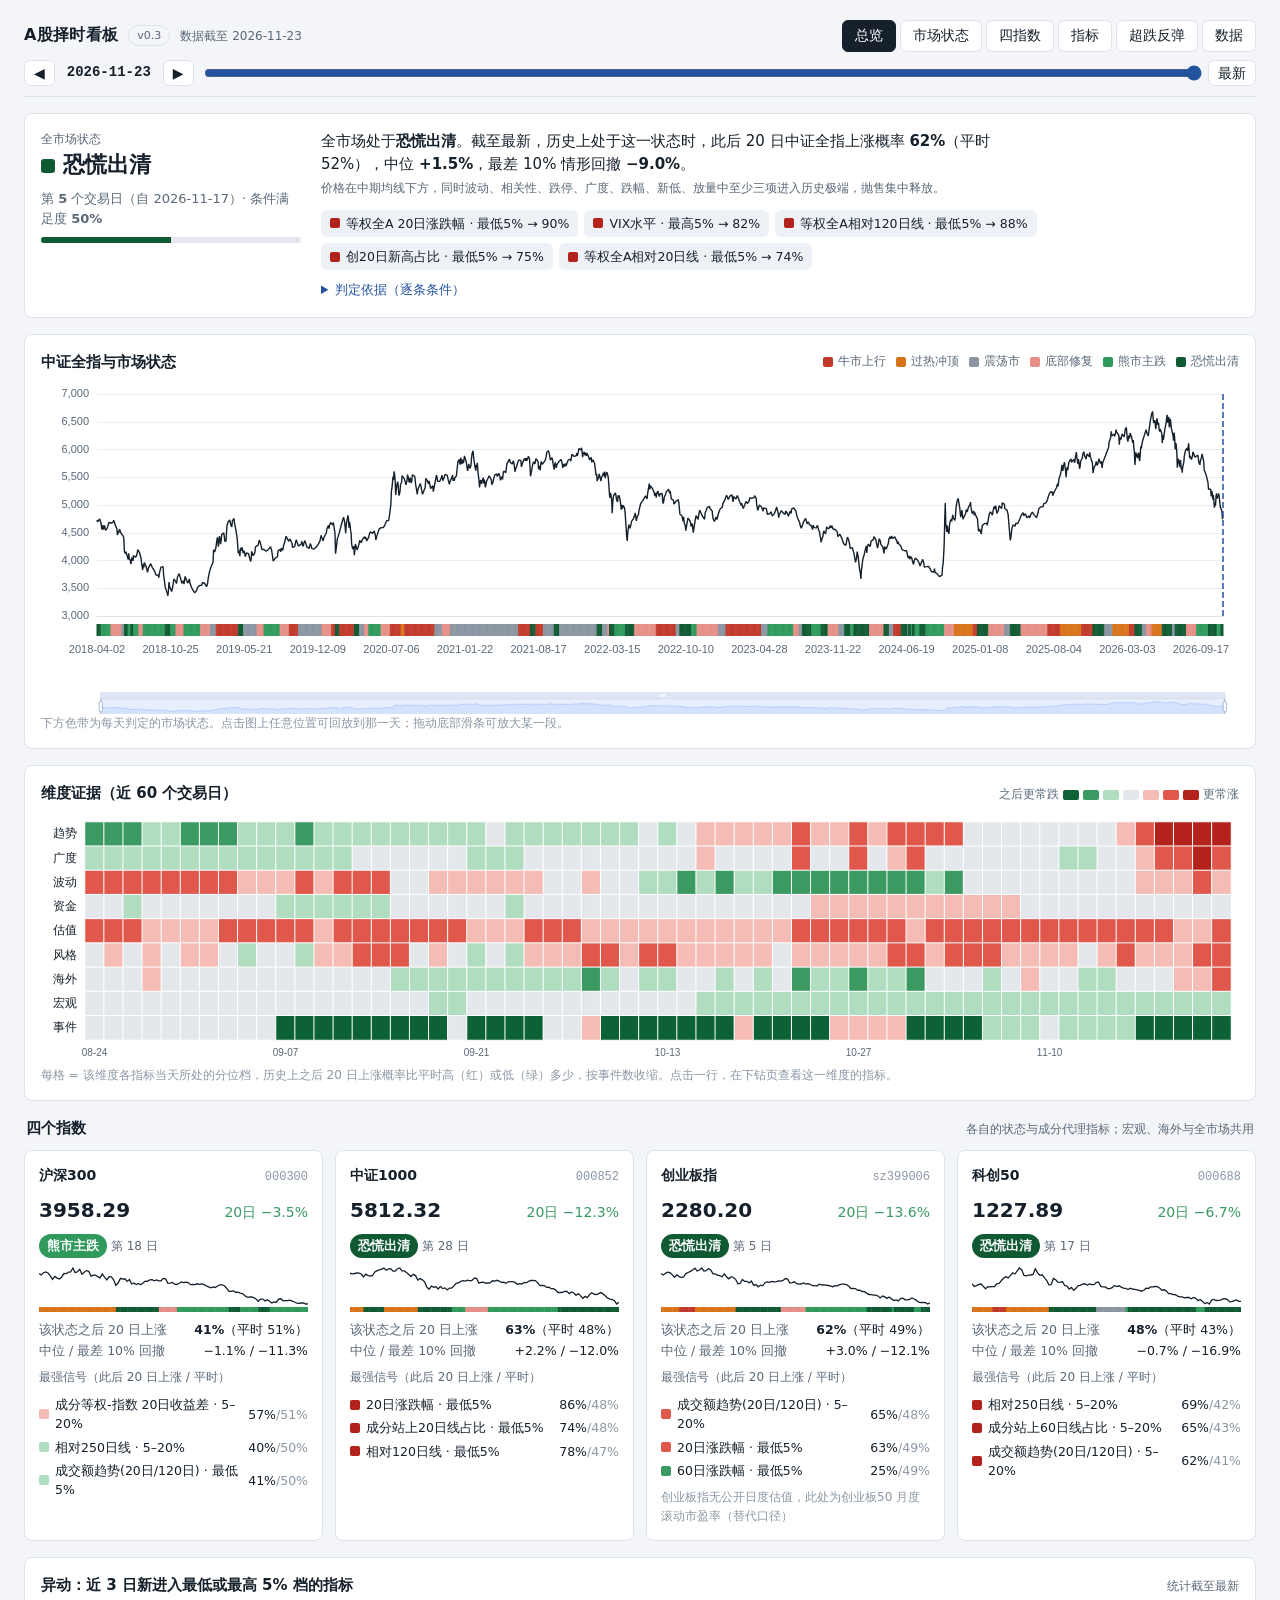
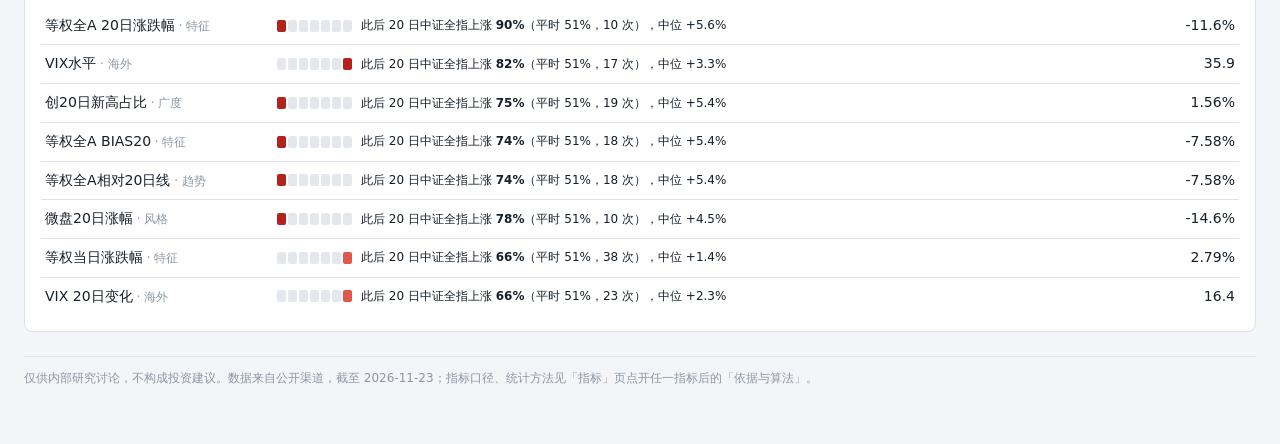
==== index.html @ ad05dfc1 "A股择时看板网页版 v0.3（数据截至 2026-11-23） 只含网页本身：index.html、data.json、图表库 echarts.min.js（Apache-2.0）及其许可证、说明。 " ====
<!doctype html>
<html lang="zh-CN"><head><meta charset="utf-8"><meta name="viewport" content="width=device-width, initial-scale=1, viewport-fit=cover"><title>A股择时看板</title>
<meta name="claude:viewport-fit-sides" content="cover">
<meta name="robots" content="noindex, nofollow">
<style>
/* Layout: 交易台晨会简报。顶部固定日期轨（回放滑块），总览 = 结论条 → 全市场走势与状态色带 → 维度证据热力图 → 四指数卡 → 异动；指标下钻为独立视图。
   页面初始 HTML 里已有当天的静态图（SVG），脚本正常时换成可交互的图。 */
:root {
  --bg: #f3f5f8; --panel: #ffffff; --ink: #15202b; --muted: #5a6877; --faint: #8b97a4; --line: #dde3ea; --hover: #eef2f7;
  --accent: #23529f;
  --up3: #b4231b; --up2: #e0574c; --up1: #f5bcb5; --flat: #e4e8ed; --dn1: #b0dcc0; --dn2: #3a9a62; --dn3: #0c6236;
  --st-bull: #c0392b; --st-overheat: #d9731a; --st-range: #8a95a1; --st-bottom_repair: #e58f86; --st-bear: #2f9a5c; --st-panic: #0f5a33;
  --font-ui: "PingFang SC", "Hiragino Sans GB", "Microsoft YaHei", "Noto Sans CJK SC", "Source Han Sans SC", system-ui, sans-serif;
  --font-num: "SF Mono", "Menlo", "Consolas", "Roboto Mono", ui-monospace, monospace;
  --r: 8px;
}
@media (prefers-color-scheme: dark) { :root:not([data-theme="light"]) {
  --bg: #0d1217; --panel: #151c24; --ink: #e5eaf0; --muted: #9aa7b4; --faint: #6c7a88; --line: #253140; --hover: #1c2530;
  --accent: #7fa6ea;
  --up3: #ff6a5c; --up2: #e0584c; --up1: #6e2c28; --flat: #26303b; --dn1: #1f4a34; --dn2: #36a067; --dn3: #6fd39b;
  --st-bull: #e0584c; --st-overheat: #e88a3a; --st-range: #7c8894; --st-bottom_repair: #c97b74; --st-bear: #36a067; --st-panic: #1f7a4a;
  color-scheme: dark } }
:root[data-theme="dark"] {
  --bg: #0d1217; --panel: #151c24; --ink: #e5eaf0; --muted: #9aa7b4; --faint: #6c7a88; --line: #253140; --hover: #1c2530;
  --accent: #7fa6ea;
  --up3: #ff6a5c; --up2: #e0584c; --up1: #6e2c28; --flat: #26303b; --dn1: #1f4a34; --dn2: #36a067; --dn3: #6fd39b;
  --st-bull: #e0584c; --st-overheat: #e88a3a; --st-range: #7c8894; --st-bottom_repair: #c97b74; --st-bear: #36a067; --st-panic: #1f7a4a;
  color-scheme: dark }
* { box-sizing: border-box }
body { background: var(--bg); color: var(--ink); font-family: var(--font-ui); font-size: 14px; line-height: 1.55;
  padding-left: max(16px, env(safe-area-inset-left, 0px)); padding-right: max(16px, env(safe-area-inset-right, 0px)); padding-block: 0 48px }
body::before { content: ""; position: fixed; inset: 0 0 auto; height: env(safe-area-inset-top, 0px); z-index: 10; background: var(--bg) }
.wrap { max-width: 1280px; margin: 0 auto; display: grid; gap: 16px }
main > section.wrap { width: 100%; max-width: none; margin: 0 }
.num { font-variant-numeric: tabular-nums }
.mono { font-family: var(--font-num); font-variant-numeric: tabular-nums }
.muted { color: var(--muted) } .faint { color: var(--faint) } .small { font-size: 12px }
h2 { font-size: 15px; font-weight: 600; margin: 0; text-wrap: balance }
.panel { background: var(--panel); border: 1px solid var(--line); border-radius: var(--r); padding: 16px; min-width: 0 }
.panel-head { display: flex; align-items: baseline; justify-content: space-between; gap: 12px; flex-wrap: wrap; margin-bottom: 10px }
button, select { font: inherit; color: inherit }
button:focus-visible, select:focus-visible, input:focus-visible, [tabindex]:focus-visible { outline: 2px solid var(--accent); outline-offset: 2px }
.svg-scroll { overflow-x: auto; -webkit-overflow-scrolling: touch }
.svg-scroll svg { display: block }

/* 提示条 */
.guard { max-width: 1280px; margin: 12px auto 0; border: 1px solid var(--up2); background: var(--panel); border-radius: var(--r); padding: 12px 16px; font-size: 13.5px }
.guard ul { margin: 6px 0; padding-left: 20px; font-family: var(--font-num); font-size: 12px; color: var(--muted) }
.static-note { max-width: 1280px; margin: 12px auto 0; font-size: 13px; color: var(--muted); border: 1px dashed var(--line); border-radius: var(--r); padding: 8px 12px }
.chart-err { font-size: 12.5px; color: var(--up3); padding: 6px 0 }

/* 日期轨 */
.rail { position: sticky; top: env(safe-area-inset-top, 0px); z-index: 5; background: var(--bg); padding-block: 12px 10px; border-bottom: 1px solid var(--line) }
.rail-inner { max-width: 1280px; margin: 0 auto; display: grid; gap: 8px }
.rail-top { display: flex; align-items: center; gap: 10px; flex-wrap: wrap }
.brand { font-weight: 700; font-size: 16px; letter-spacing: .02em }
.tag-draft { font-size: 11px; color: var(--muted); border: 1px solid var(--line); border-radius: 999px; padding: 1px 8px }
.tabs { display: flex; gap: 4px; margin-left: auto; flex-wrap: wrap }
.tabs button { border: 1px solid var(--line); background: var(--panel); border-radius: 6px; padding: 4px 12px; cursor: pointer }
.tabs button[aria-selected="true"] { background: var(--ink); color: var(--panel); border-color: var(--ink) }
.replay { display: grid; grid-template-columns: auto auto auto minmax(0, 1fr) auto; align-items: center; gap: 8px }
.replay .btn { border: 1px solid var(--line); background: var(--panel); border-radius: 6px; padding: 3px 9px; cursor: pointer; line-height: 1.3 }
.replay .btn:hover { background: var(--hover) }
.replay input[type=range] { width: 100%; accent-color: var(--accent) }
.date-label { font-family: var(--font-num); font-weight: 600; min-width: 92px; text-align: center }
.replay-flag { grid-column: 1 / -1; font-size: 12px; color: var(--accent) }
@media (max-width: 560px) {
  .rail { padding-block: 8px 6px }
  .rail-top .asof-txt, .tag-draft { display: none }
  .brand { font-size: 15px }
  .tabs { margin-left: 0; width: 100%; overflow-x: auto; flex-wrap: nowrap }
  .tabs button { padding: 2px 9px; font-size: 12.5px; white-space: nowrap }
  .replay { gap: 6px }
  .replay .btn { padding: 2px 7px }
  .date-label { min-width: 84px; font-size: 12.5px }
}

/* 结论条 */
.verdict { display: grid; grid-template-columns: minmax(0, 260px) minmax(0, 1fr); gap: 20px; align-items: start }
@media (max-width: 760px) { .verdict { grid-template-columns: 1fr } }
.state-chip { display: inline-flex; align-items: center; gap: 8px; font-size: 22px; font-weight: 700 }
.state-chip i { width: 14px; height: 14px; border-radius: 3px; display: inline-block }
.state-meta { margin-top: 6px; color: var(--muted); font-size: 13px }
.conf { height: 6px; background: var(--flat); border-radius: 3px; margin-top: 8px; overflow: hidden }
.conf b { display: block; height: 100% }
.lead { font-size: 15px; max-width: 72ch }
.tags { display: flex; flex-wrap: wrap; gap: 6px; margin-top: 10px }
.sig { display: inline-flex; align-items: center; gap: 6px; border-radius: 6px; padding: 3px 8px; font-size: 12.5px; border: 1px solid transparent; background: var(--hover) }
.js .sig { cursor: pointer }
.sig:hover { border-color: var(--line) }
.sw { width: 10px; height: 10px; border-radius: 2px; flex: none; display: inline-block }
details.why { margin-top: 10px; font-size: 13px }
details.why summary { cursor: pointer; color: var(--accent) }
.cl { display: grid; gap: 4px; margin-top: 8px }
.cl div { display: grid; grid-template-columns: 18px 1fr auto; gap: 6px; align-items: baseline }
.ok { color: var(--up3) } .no { color: var(--faint) }

/* 图 */
.chart { width: 100%; min-height: 120px }
.chart.mkt { height: 330px }
.chart.heat { height: 250px }
.chart.sm { height: 280px }
.chart.bars { height: 260px }
.static .chart { height: auto }
.legend { display: flex; flex-wrap: wrap; gap: 10px; font-size: 12px; color: var(--muted) }
.legend span { display: inline-flex; align-items: center; gap: 5px }
.legend i { width: 10px; height: 10px; border-radius: 2px; display: inline-block }
.ramp { display: inline-flex; align-items: center; gap: 4px; font-size: 12px; color: var(--muted); flex-wrap: wrap }
.ramp i { display: inline-block; width: 16px; height: 10px; border-radius: 2px }

/* 指数卡 */
.quad { display: grid; grid-template-columns: repeat(4, minmax(0, 1fr)); gap: 12px }
@media (max-width: 1100px) { .quad { grid-template-columns: repeat(2, minmax(0, 1fr)) } }
@media (max-width: 600px) { .quad { grid-template-columns: 1fr } }
.card { background: var(--panel); border: 1px solid var(--line); border-radius: var(--r); padding: 14px; display: grid; gap: 8px; align-content: start; min-width: 0 }
.card-top { display: flex; justify-content: space-between; align-items: baseline; gap: 8px }
.card-name { font-weight: 600 }
.big { font-size: 20px; font-weight: 600 }
.pill { display: inline-flex; align-items: center; gap: 6px; font-size: 12.5px; font-weight: 600; padding: 2px 8px; border-radius: 999px; color: #fff }
.kv { display: grid; grid-template-columns: auto 1fr; gap: 2px 10px; font-size: 12.5px; margin: 0 }
.kv dt { color: var(--muted) } .kv dd { margin: 0; text-align: right }
.spark { width: 100%; height: 46px; display: block }
.sigs { display: grid; gap: 4px; font-size: 12.5px }
.sigs div { display: grid; grid-template-columns: 10px minmax(0, 1fr) auto; gap: 6px; align-items: center }

/* 分位档标尺 */
.ruler { display: inline-grid; grid-template-columns: repeat(7, 9px); gap: 2px; vertical-align: middle }
.ruler i { height: 12px; border-radius: 2px; background: var(--flat) }
.ruler.lg { grid-template-columns: repeat(7, minmax(0, 1fr)); width: 100%; max-width: 360px }
.ruler.lg i { height: 22px; display: grid; place-items: center; font-size: 10.5px; color: var(--muted); font-style: normal }
.ruler.lg i.on { color: #fff; font-weight: 600 }

/* 异动 */
.mv { display: grid; grid-template-columns: minmax(0, 220px) 72px minmax(0, 1fr) auto; gap: 12px; align-items: center; padding: 8px 4px; border-top: 1px solid var(--line) }
.js .mv { cursor: pointer }
.mv:first-child { border-top: 0 }
.mv:hover { background: var(--hover) }
@media (max-width: 700px) { .mv { grid-template-columns: minmax(0, 1fr) auto; } .mv .mv-text { grid-column: 1 / -1 } .mv .mv-val { display: none } }
.empty { color: var(--muted); padding: 8px 0 }

/* 下钻 */
.drill-ctl { display: flex; flex-wrap: wrap; gap: 10px; align-items: center }
.drill-ctl select { border: 1px solid var(--line); background: var(--panel); border-radius: 6px; padding: 5px 8px; max-width: 100% }
.seg { display: inline-flex; border: 1px solid var(--line); border-radius: 6px; overflow: hidden }
.seg button { border: 0; background: var(--panel); padding: 4px 12px; cursor: pointer }
.seg button[aria-pressed="true"] { background: var(--accent); color: var(--panel) }
.dims { display: flex; flex-wrap: wrap; gap: 6px }
.dims button { border: 1px solid var(--line); background: var(--panel); border-radius: 999px; padding: 2px 10px; cursor: pointer; font-size: 12.5px }
.dims button[aria-pressed="true"] { border-color: var(--accent); color: var(--accent); font-weight: 600 }
.ihead { display: grid; grid-template-columns: minmax(0, 1fr) minmax(0, 360px); gap: 20px; align-items: start }
@media (max-width: 860px) { .ihead { grid-template-columns: 1fr } }
.iname { font-size: 20px; font-weight: 700 }
.ival { font-size: 28px; font-weight: 600; margin-top: 4px }
.reading { display: grid; gap: 6px; font-size: 13px }
.reading div { display: grid; grid-template-columns: 76px 1fr; gap: 8px }
.stars { color: var(--accent); letter-spacing: 2px }
.badge { font-size: 11px; border: 1px solid var(--accent); color: var(--accent); border-radius: 4px; padding: 0 5px; margin-left: 6px }
.grid2 { display: grid; grid-template-columns: minmax(0, 1fr) minmax(0, 1fr); gap: 16px }
@media (max-width: 860px) { .grid2 { grid-template-columns: 1fr } }
.method { white-space: pre-wrap; font-size: 12.5px; color: var(--muted); max-width: 90ch }
.section-title { font-size: 13px; color: var(--muted); padding: 0 2px }
.foot { max-width: 1280px; margin: 24px auto 0; font-size: 12px; color: var(--faint); border-top: 1px solid var(--line); padding-top: 12px }
/* 表格与新页面 */
.tw { overflow-x: auto; -webkit-overflow-scrolling: touch }
.tbl { border-collapse: collapse; width: 100%; font-size: 13px; font-variant-numeric: tabular-nums }
.tbl th, .tbl td { border-bottom: 1px solid var(--line); padding: 6px 8px; text-align: left; vertical-align: top }
.tbl th { color: var(--muted); font-weight: 600; white-space: nowrap; font-size: 12px }
.tbl.small-tbl { font-size: 12px }
.tbl.nowrap td, .tbl.nowrap th { white-space: nowrap; padding: 6px 4px; font-size: 11.5px }
.cks { display: grid; grid-template-columns: repeat(auto-fill, minmax(300px, 1fr)); gap: 12px }
.ck { border: 1px solid var(--line); border-radius: var(--r); padding: 10px 12px; display: grid; gap: 6px; align-content: start }
.ck.cur { border-color: var(--accent); box-shadow: inset 3px 0 0 var(--accent) }
.ck-head { display: flex; flex-wrap: wrap; gap: 8px; align-items: center }
.ck ul { list-style: none; margin: 0; padding: 0; display: grid; gap: 3px; font-size: 13px }
.ck li { display: grid; grid-template-columns: 16px minmax(0, 1fr) auto; gap: 6px; align-items: baseline }
.ck li.hit .mk { color: var(--up3) } .ck li.miss { color: var(--muted) } .ck li.miss .mk { color: var(--faint) }
.verdicts { margin: 0; padding-left: 0; list-style: none; display: grid; gap: 6px; font-size: 13.5px }
.ix { display: grid; gap: 10px }
.ix-head { display: flex; flex-wrap: wrap; gap: 10px; align-items: center }
.ix-head h3 { margin: 0; font-size: 17px }
.ix-grid { display: grid; grid-template-columns: minmax(0, 1.4fr) minmax(0, 1fr); gap: 18px }
@media (max-width: 1000px) { .ix-grid { grid-template-columns: 1fr } }
.ix h4 { margin: 4px 0 8px; font-size: 13.5px; color: var(--muted); font-weight: 600 }
.icards { display: grid; grid-template-columns: repeat(auto-fill, minmax(230px, 1fr)); gap: 10px }
.icard { background: var(--panel); border: 1px solid var(--line); border-radius: var(--r); padding: 10px 12px; display: grid; gap: 4px; align-content: start; min-width: 0 }
.js .icard { cursor: pointer } .icard:hover { border-color: var(--accent) }
.ic-top { display: flex; justify-content: space-between; gap: 6px; align-items: baseline }
.ic-name { font-weight: 600; font-size: 13.5px }
.ic-val { font-size: 18px; font-weight: 600 }
.ic-foot { display: flex; flex-wrap: wrap; gap: 6px; align-items: center }
.tag { font-size: 11px; border: 1px solid var(--line); border-radius: 4px; padding: 0 5px; color: var(--muted) }
.tag.acc { border-color: var(--accent); color: var(--accent) }
.mini { width: 100%; height: 28px; display: block }
.kpis { display: grid; grid-template-columns: repeat(auto-fit, minmax(160px, 1fr)); gap: 12px }
.filters { display: flex; flex-wrap: wrap; gap: 12px; align-items: center; font-size: 13px }
.page-note { font-size: 12.5px; color: var(--muted) }
details.box > summary { cursor: pointer; color: var(--accent); font-size: 13.5px }
h3 { font-size: 15px; margin: 0 }
.back { border: 1px solid var(--line); background: var(--panel); border-radius: 6px; padding: 3px 10px; cursor: pointer }
[hidden] { display: none !important }
@media (prefers-reduced-motion: reduce) { * { transition: none !important; animation: none !important } }
</style>
</head><body>
<div id="guard" class="guard" role="alert" hidden></div>
<script>
/* 守护脚本：只用最基础的写法，旧浏览器也能运行。主脚本出错、图表库没加载、或者没有画出来时，在顶部写明原因。 */
(function () {
  var errs = [];
  window.__dashErrors = errs;
  function esc(s) { return String(s).replace(/[&<>]/g, function (c) { return c === '&' ? '&amp;' : c === '<' ? '&lt;' : '&gt;'; }); }
  function show() {
    var g = document.getElementById('guard');
    if (!g) { return; }
    var li = '';
    for (var i = 0; i < errs.length && i < 6; i++) { li += '<li>' + esc(errs[i]) + '</li>'; }
    g.innerHTML = '<b>交互功能没有正常运行。</b>下面是当天的静态图表，回放和切换指标暂时不能用。原因：<ul>' + li +
      '</ul>请用最新版 Chrome 或 Edge 打开这个页面；如果仍然这样，请把这条提示截图发给我们。';
    g.removeAttribute('hidden');
  }
  window.__dashShowGuard = show;
  window.onerror = function (msg, src, line, col) { errs.push(String(msg) + (line ? '（第 ' + line + ' 行）' : '')); show(); };
  setTimeout(function () {
    if (window.__dashReady) { return; }
    if (!errs.length) { errs.push(typeof window.echarts === 'undefined' ? '图表库没有加载' : '页面脚本没有运行完成'); }
    show();
  }, 8000);
})();
</script>

<div class="rail">
  <div class="rail-inner">
    <div class="rail-top">
      <span class="brand">A股择时看板</span><span class="tag-draft">v0.3</span>
      <span class="muted small asof-txt">数据截至 2026-11-23</span>
      <div class="tabs" role="tablist" id="tabs" hidden>
        <button role="tab" id="tab-overview" aria-selected="true" data-view="overview">总览</button>
        <button role="tab" id="tab-state" aria-selected="false" data-view="state">市场状态</button>
        <button role="tab" id="tab-indices" aria-selected="false" data-view="indices">四指数</button>
        <button role="tab" id="tab-inds" aria-selected="false" data-view="inds">指标</button>
        <button role="tab" id="tab-oversold" aria-selected="false" data-view="oversold">超跌反弹</button>
        <button role="tab" id="tab-data" aria-selected="false" data-view="data">数据</button>
      </div>
    </div>
    <div class="replay" id="replay" hidden>
      <button class="btn" id="prev" aria-label="前一个交易日">◀</button>
      <span class="date-label" id="dlabel">2026-11-23</span>
      <button class="btn" id="next" aria-label="后一个交易日">▶</button>
      <input type="range" id="slider" min="0" max="1" value="1" aria-label="回放日期">
      <button class="btn" id="latest">最新</button>
      <span class="replay-flag" id="rflag" hidden>回放中：只用当天可得的数据，统计<b id="rq"></b></span>
    </div>
  </div>
</div>
<div class="static-note" id="staticnote">当前显示的是 <b>2026-11-23</b> 的静态图表。回放、悬浮提示和切换指标需要页面脚本运行：请用浏览器（Chrome / Edge 最新版）打开本页面。</div>

<main class="wrap static" id="main" style="margin-top:16px">
  <!-- 总览 -->
  <section id="view-overview" class="wrap">
    <div class="panel verdict">
      <div>
        <div class="small muted">全市场状态</div>
        <div class="state-chip" id="vchip"><i style="background:var(--st-panic)"></i>恐慌出清</div>
        <div class="state-meta" id="vmeta">第 <b class="num">5</b> 个交易日（自 2026-11-17）· 条件满足度 <b class="num">50%</b></div>
        <div class="conf" title="条件满足度"><b id="vconf" style="width:50%;background:var(--st-panic)"></b></div>
      </div>
      <div>
        <div class="lead" id="vlead">全市场处于<b>恐慌出清</b>。截至最新，历史上处于这一状态时，此后 20 日中证全指上涨概率 <b class="num">62%</b>（平时 52%），中位 <b class="num">+1.5%</b>，最差 10% 情形回撤 <b class="num">−9.0%</b>。<br><span class="small muted">价格在中期均线下方，同时波动、相关性、跌停、广度、跌幅、新低、放量中至少三项进入历史极端，抛售集中释放。</span></div>
        <div class="tags" id="vtags"><span class="sig" data-id="ret20_ew"><span class="sw" style="background:var(--up3)"></span>等权全A 20日涨跌幅 · 最低5% → 90%</span><span class="sig" data-id="vix_level"><span class="sw" style="background:var(--up3)"></span>VIX水平 · 最高5% → 82%</span><span class="sig" data-id="ew_ma120_pos"><span class="sw" style="background:var(--up3)"></span>等权全A相对120日线 · 最低5% → 88%</span><span class="sig" data-id="new_high_20"><span class="sw" style="background:var(--up3)"></span>创20日新高占比 · 最低5% → 75%</span><span class="sig" data-id="ew_ma20_pos"><span class="sw" style="background:var(--up3)"></span>等权全A相对20日线 · 最低5% → 74%</span></div>
        <details class="why" id="vwhy"><summary>判定依据（逐条条件）</summary><div class="cl" id="vcl"><div><span class="ok">✓</span><span>加权全A在60日线下方<span class="faint small">（必要）</span></span><span class="mono small">-0.119</span></div><div><span class="no">✗</span><span>全A 20日波动率处于近5年最高10%<span class="faint small">（可选）</span></span><span class="mono small">0.879</span></div><div><span class="ok">✓</span><span>个股平均相关性处于最高10%（同涨同跌）<span class="faint small">（可选）</span></span><span class="mono small">0.902</span></div><div><span class="no">✗</span><span>跌停占比处于最高5%<span class="faint small">（可选）</span></span><span class="mono small">0.287</span></div><div><span class="ok">✓</span><span>站上20日线占比处于最低10%<span class="faint small">（可选）</span></span><span class="mono small">0.025</span></div><div><span class="ok">✓</span><span>等权全A 20日涨跌幅处于最低10%<span class="faint small">（可选）</span></span><span class="mono small">0.031</span></div><div><span class="no">✗</span><span>创20日新低占比处于最高10%<span class="faint small">（可选）</span></span><span class="mono small">0.597</span></div><div><span class="no">✗</span><span>成交额相对20日均值放大到最高10%<span class="faint small">（可选）</span></span><span class="mono small">0.436</span></div><div class="small muted" style="grid-template-columns:1fr">必要条件全部满足，可选条件至少 3 项（当前 3 项）。</div></div></details>
      </div>
    </div>

    <div class="panel">
      <div class="panel-head"><h2>中证全指与市场状态</h2><div class="legend" id="slegend"><span><i style="background:var(--st-bull)"></i>牛市上行</span><span><i style="background:var(--st-overheat)"></i>过热冲顶</span><span><i style="background:var(--st-range)"></i>震荡市</span><span><i style="background:var(--st-bottom_repair)"></i>底部修复</span><span><i style="background:var(--st-bear)"></i>熊市主跌</span><span><i style="background:var(--st-panic)"></i>恐慌出清</span></div></div>
      <div id="cmkt" class="chart mkt"><div class="svg-scroll"><div style="min-width:640px"><svg viewBox="0 0 1100 300" width="100%" role="img" aria-label="中证全指走势与市场状态" style="display:block;font-size:11px"><line x1="56" x2="1086" y1="182.9" y2="182.9" style="stroke:var(--line)"/><text x="50" y="186.9" text-anchor="end" style="fill:var(--muted)">4,000</text><line x1="56" x2="1086" y1="121.6" y2="121.6" style="stroke:var(--line)"/><text x="50" y="125.6" text-anchor="end" style="fill:var(--muted)">5,000</text><line x1="56" x2="1086" y1="60.3" y2="60.3" style="stroke:var(--line)"/><text x="50" y="64.3" text-anchor="end" style="fill:var(--muted)">6,000</text><rect x="56.0" y="240" width="3.9" height="12" style="fill:var(--st-panic)"/><rect x="59.9" y="240" width="8.8" height="12" style="fill:var(--st-bear)"/><rect x="68.8" y="240" width="9.8" height="12" style="fill:var(--st-bottom_repair)"/><rect x="78.6" y="240" width="2.5" height="12" style="fill:var(--st-range)"/><rect x="81.1" y="240" width="3.4" height="12" style="fill:var(--st-panic)"/><rect x="84.5" y="240" width="2.5" height="12" style="fill:var(--st-bear)"/><rect x="87.0" y="240" width="2.5" height="12" style="fill:var(--st-panic)"/><rect x="89.4" y="240" width="4.9" height="12" style="fill:var(--st-bear)"/><rect x="94.3" y="240" width="3.9" height="12" style="fill:var(--st-bottom_repair)"/><rect x="98.3" y="240" width="20.1" height="12" style="fill:var(--st-bear)"/><rect x="118.4" y="240" width="4.9" height="12" style="fill:var(--st-panic)"/><rect x="123.3" y="240" width="4.9" height="12" style="fill:var(--st-bear)"/><rect x="128.2" y="240" width="7.4" height="12" style="fill:var(--st-bottom_repair)"/><rect x="135.6" y="240" width="15.2" height="12" style="fill:var(--st-bear)"/><rect x="150.8" y="240" width="8.8" height="12" style="fill:var(--st-bottom_repair)"/><rect x="159.7" y="240" width="5.4" height="12" style="fill:var(--st-range)"/><rect x="165.1" y="240" width="20.1" height="12" style="fill:var(--st-bull)"/><rect x="185.2" y="240" width="4.9" height="12" style="fill:var(--st-panic)"/><rect x="190.2" y="240" width="12.3" height="12" style="fill:var(--st-range)"/><rect x="202.4" y="240" width="6.4" height="12" style="fill:var(--st-bottom_repair)"/><rect x="208.8" y="240" width="14.7" height="12" style="fill:var(--st-bear)"/><rect x="223.6" y="240" width="8.4" height="12" style="fill:var(--st-bottom_repair)"/><rect x="231.9" y="240" width="8.4" height="12" style="fill:var(--st-bull)"/><rect x="240.3" y="240" width="21.6" height="12" style="fill:var(--st-range)"/><rect x="261.9" y="240" width="8.8" height="12" style="fill:var(--st-bottom_repair)"/><rect x="270.7" y="240" width="3.4" height="12" style="fill:var(--st-bull)"/><rect x="274.2" y="240" width="3.9" height="12" style="fill:var(--st-panic)"/><rect x="278.1" y="240" width="13.3" height="12" style="fill:var(--st-bull)"/><rect x="291.4" y="240" width="4.9" height="12" style="fill:var(--st-panic)"/><rect x="296.3" y="240" width="4.4" height="12" style="fill:var(--st-range)"/><rect x="300.7" y="240" width="3.9" height="12" style="fill:var(--st-bottom_repair)"/><rect x="304.7" y="240" width="11.3" height="12" style="fill:var(--st-bear)"/><rect x="316.0" y="240" width="8.4" height="12" style="fill:var(--st-bottom_repair)"/><rect x="324.3" y="240" width="9.8" height="12" style="fill:var(--st-bull)"/><rect x="334.1" y="240" width="3.4" height="12" style="fill:var(--st-overheat)"/><rect x="337.6" y="240" width="27.5" height="12" style="fill:var(--st-bull)"/><rect x="365.1" y="240" width="6.9" height="12" style="fill:var(--st-range)"/><rect x="372.0" y="240" width="7.4" height="12" style="fill:var(--st-bottom_repair)"/><rect x="379.3" y="240" width="62.4" height="12" style="fill:var(--st-range)"/><rect x="441.8" y="240" width="10.8" height="12" style="fill:var(--st-bull)"/><rect x="452.6" y="240" width="4.9" height="12" style="fill:var(--st-panic)"/><rect x="457.5" y="240" width="6.9" height="12" style="fill:var(--st-bull)"/><rect x="464.4" y="240" width="9.8" height="12" style="fill:var(--st-range)"/><rect x="474.2" y="240" width="4.9" height="12" style="fill:var(--st-panic)"/><rect x="479.1" y="240" width="34.4" height="12" style="fill:var(--st-range)"/><rect x="513.5" y="240" width="4.9" height="12" style="fill:var(--st-panic)"/><rect x="518.4" y="240" width="4.9" height="12" style="fill:var(--st-range)"/><rect x="523.3" y="240" width="1.5" height="12" style="fill:var(--st-bottom_repair)"/><rect x="524.8" y="240" width="4.9" height="12" style="fill:var(--st-panic)"/><rect x="529.7" y="240" width="9.8" height="12" style="fill:var(--st-bear)"/><rect x="539.5" y="240" width="8.4" height="12" style="fill:var(--st-panic)"/><rect x="547.9" y="240" width="19.7" height="12" style="fill:var(--st-bottom_repair)"/><rect x="567.6" y="240" width="18.2" height="12" style="fill:var(--st-bull)"/><rect x="585.7" y="240" width="3.4" height="12" style="fill:var(--st-range)"/><rect x="589.2" y="240" width="10.8" height="12" style="fill:var(--st-panic)"/><rect x="600.0" y="240" width="4.9" height="12" style="fill:var(--st-bear)"/><rect x="604.9" y="240" width="19.7" height="12" style="fill:var(--st-bottom_repair)"/><rect x="624.6" y="240" width="6.9" height="12" style="fill:var(--st-range)"/><rect x="631.4" y="240" width="32.4" height="12" style="fill:var(--st-bull)"/><rect x="663.9" y="240" width="5.9" height="12" style="fill:var(--st-range)"/><rect x="669.8" y="240" width="23.6" height="12" style="fill:var(--st-bear)"/><rect x="693.4" y="240" width="4.9" height="12" style="fill:var(--st-bottom_repair)"/><rect x="698.3" y="240" width="2.9" height="12" style="fill:var(--st-range)"/><rect x="701.2" y="240" width="8.4" height="12" style="fill:var(--st-panic)"/><rect x="709.6" y="240" width="8.8" height="12" style="fill:var(--st-bear)"/><rect x="718.4" y="240" width="6.4" height="12" style="fill:var(--st-panic)"/><rect x="724.8" y="240" width="9.8" height="12" style="fill:var(--st-bottom_repair)"/><rect x="734.6" y="240" width="4.9" height="12" style="fill:var(--st-range)"/><rect x="739.6" y="240" width="0.6" height="12" style="fill:var(--st-bear)"/><rect x="740.0" y="240" width="5.4" height="12" style="fill:var(--st-panic)"/><rect x="745.5" y="240" width="2.9" height="12" style="fill:var(--st-bear)"/><rect x="748.4" y="240" width="14.3" height="12" style="fill:var(--st-panic)"/><rect x="762.7" y="240" width="13.3" height="12" style="fill:var(--st-bottom_repair)"/><rect x="775.9" y="240" width="4.9" height="12" style="fill:var(--st-panic)"/><rect x="780.8" y="240" width="3.9" height="12" style="fill:var(--st-range)"/><rect x="784.8" y="240" width="6.9" height="12" style="fill:var(--st-bull)"/><rect x="791.6" y="240" width="5.9" height="12" style="fill:var(--st-panic)"/><rect x="797.5" y="240" width="0.6" height="12" style="fill:var(--st-range)"/><rect x="798.0" y="240" width="2.9" height="12" style="fill:var(--st-panic)"/><rect x="801.0" y="240" width="1.0" height="12" style="fill:var(--st-bear)"/><rect x="802.0" y="240" width="2.5" height="12" style="fill:var(--st-panic)"/><rect x="804.4" y="240" width="4.4" height="12" style="fill:var(--st-bear)"/><rect x="808.8" y="240" width="5.4" height="12" style="fill:var(--st-panic)"/><rect x="814.2" y="240" width="17.2" height="12" style="fill:var(--st-bear)"/><rect x="831.4" y="240" width="8.8" height="12" style="fill:var(--st-bottom_repair)"/><rect x="840.3" y="240" width="17.2" height="12" style="fill:var(--st-overheat)"/><rect x="857.5" y="240" width="3.9" height="12" style="fill:var(--st-bull)"/><rect x="861.4" y="240" width="10.3" height="12" style="fill:var(--st-panic)"/><rect x="871.7" y="240" width="14.3" height="12" style="fill:var(--st-bottom_repair)"/><rect x="886.0" y="240" width="5.4" height="12" style="fill:var(--st-range)"/><rect x="891.4" y="240" width="9.8" height="12" style="fill:var(--st-panic)"/><rect x="901.2" y="240" width="24.6" height="12" style="fill:var(--st-bottom_repair)"/><rect x="925.8" y="240" width="11.8" height="12" style="fill:var(--st-bull)"/><rect x="937.6" y="240" width="19.2" height="12" style="fill:var(--st-overheat)"/><rect x="956.8" y="240" width="10.3" height="12" style="fill:var(--st-bull)"/><rect x="967.1" y="240" width="10.8" height="12" style="fill:var(--st-panic)"/><rect x="977.9" y="240" width="7.4" height="12" style="fill:var(--st-range)"/><rect x="985.3" y="240" width="15.2" height="12" style="fill:var(--st-overheat)"/><rect x="1000.5" y="240" width="4.9" height="12" style="fill:var(--st-bull)"/><rect x="1005.4" y="240" width="6.9" height="12" style="fill:var(--st-panic)"/><rect x="1012.3" y="240" width="3.9" height="12" style="fill:var(--st-range)"/><rect x="1016.2" y="240" width="4.9" height="12" style="fill:var(--st-bottom_repair)"/><rect x="1021.1" y="240" width="9.3" height="12" style="fill:var(--st-overheat)"/><rect x="1030.5" y="240" width="9.3" height="12" style="fill:var(--st-panic)"/><rect x="1039.8" y="240" width="2.5" height="12" style="fill:var(--st-range)"/><rect x="1042.3" y="240" width="10.3" height="12" style="fill:var(--st-panic)"/><rect x="1052.6" y="240" width="9.3" height="12" style="fill:var(--st-bottom_repair)"/><rect x="1061.9" y="240" width="10.8" height="12" style="fill:var(--st-bear)"/><rect x="1072.7" y="240" width="7.9" height="12" style="fill:var(--st-panic)"/><rect x="1080.6" y="240" width="3.4" height="12" style="fill:var(--st-bear)"/><rect x="1084.0" y="240" width="2.5" height="12" style="fill:var(--st-panic)"/><polyline points="56.0,138.0 56.5,140.3 57.0,141.4 57.5,141.3 58.0,138.3 58.5,137.1 58.9,139.3 59.4,140.7 59.9,143.4 60.4,148.7 60.9,146.2 61.4,144.0 61.9,148.8 62.4,150.0 62.9,144.1 63.4,144.3 63.9,149.6 64.4,149.3 64.8,149.4 65.3,147.1 65.8,147.9 66.3,143.2 66.8,140.9 67.3,141.3 67.8,139.9 68.3,142.0 68.8,141.5 69.3,139.5 69.8,141.2 70.3,142.8 70.7,140.9 71.2,138.4 71.7,138.3 72.2,141.8 72.7,143.3 73.2,145.2 73.7,145.5 74.2,147.8 74.7,155.1 75.2,150.2 75.7,152.9 76.1,151.9 76.6,148.3 77.1,148.4 77.6,149.7 78.1,153.1 78.6,154.2 79.1,151.3 79.6,154.9 80.1,156.0 80.6,159.6 81.1,173.0 81.6,171.1 82.0,175.5 82.5,173.3 83.0,175.6 83.5,175.7 84.0,179.3 84.5,181.9 85.0,175.1 85.5,180.5 86.0,179.0 86.5,182.8 87.0,186.8 87.5,185.6 87.9,179.6 88.4,178.4 88.9,183.3 89.4,177.4 89.9,176.5 90.4,177.3 90.9,177.9 91.4,179.3 91.9,180.7 92.4,177.0 92.9,174.9 93.3,170.9 93.8,170.8 94.3,172.8 94.8,174.1 95.3,176.1 95.8,175.9 96.3,180.4 96.8,186.0 97.3,189.5 97.8,193.5 98.3,187.0 98.8,190.8 99.2,185.1 99.7,184.2 100.2,184.2 100.7,185.2 101.2,190.5 101.7,192.3 102.2,196.1 102.7,194.3 103.2,190.8 103.7,192.8 104.2,191.7 104.6,191.8 105.1,186.4 105.6,186.5 106.1,187.7 106.6,190.8 107.1,192.6 107.6,193.0 108.1,190.2 108.6,194.3 109.1,196.0 109.6,195.3 110.1,199.1 110.5,199.2 111.0,200.1 111.5,198.1 112.0,199.0 112.5,202.0 113.0,197.8 113.5,195.0 114.0,195.3 114.5,190.2 115.0,191.6 115.5,189.7 116.0,191.9 116.4,189.6 116.9,198.7 117.4,198.7 117.9,198.9 118.4,212.4 118.9,211.3 119.4,214.5 119.9,217.6 120.4,216.2 120.9,221.9 121.4,216.4 121.8,206.7 122.3,211.5 122.8,211.3 123.3,211.6 123.8,212.2 124.3,217.2 124.8,215.0 125.3,211.9 125.8,210.5 126.3,203.4 126.8,203.8 127.3,204.5 127.7,205.6 128.2,206.4 128.7,208.4 129.2,204.1 129.7,200.9 130.2,202.2 130.7,199.0 131.2,197.4 131.7,195.7 132.2,201.6 132.7,200.6 133.2,201.0 133.6,208.1 134.1,208.4 134.6,207.8 135.1,205.1 135.6,209.0 136.1,207.1 136.6,200.5 137.1,199.4 137.6,200.8 138.1,205.3 138.6,205.3 139.0,207.9 139.5,206.5 140.0,206.1 140.5,203.3 141.0,207.9 141.5,208.2 142.0,210.0 142.5,212.7 143.0,213.1 143.5,215.3 144.0,214.0 144.5,215.9 144.9,216.7 145.4,218.6 145.9,217.7 146.4,219.8 146.9,220.5 147.4,215.4 147.9,212.7 148.4,213.1 148.9,211.6 149.4,212.1 149.9,210.4 150.4,212.0 150.8,208.6 151.3,208.8 151.8,210.3 152.3,207.5 152.8,206.3 153.3,209.1 153.8,209.0 154.3,207.8 154.8,207.5 155.3,208.2 155.8,209.6 156.2,211.9 156.7,212.1 157.2,207.7 157.7,202.7 158.2,200.5 158.7,196.3 159.2,195.6 159.7,198.1 160.2,190.5 160.7,190.3 161.2,189.6 161.7,190.2 162.1,184.8 162.6,171.2 163.1,172.9 163.6,173.5 164.1,173.5 164.6,169.7 165.1,165.6 165.6,161.1 166.1,157.3 166.6,156.6 167.1,167.6 167.6,159.7 168.0,155.9 168.5,160.2 169.0,164.9 169.5,161.4 170.0,154.3 170.5,154.4 171.0,154.5 171.5,152.8 172.0,152.3 172.5,156.9 173.0,162.2 173.4,159.6 173.9,162.1 174.4,153.0 174.9,144.3 175.4,143.7 175.9,140.4 176.4,138.3 176.9,139.1 177.4,138.0 177.9,137.8 178.4,143.7 178.9,144.2 179.3,145.9 179.8,139.2 180.3,137.9 180.8,139.3 181.3,136.5 181.8,141.6 182.3,144.3 182.8,142.4 183.3,151.1 183.8,154.7 184.3,158.8 184.8,157.0 185.2,175.1 185.7,172.2 186.2,174.6 186.7,178.2 187.2,169.1 187.7,172.3 188.2,174.0 188.7,168.3 189.2,166.9 189.7,174.7 190.2,176.3 190.6,172.3 191.1,173.6 191.6,178.7 192.1,179.5 192.6,174.5 193.1,173.1 193.6,173.1 194.1,174.7 194.6,175.3 195.1,176.9 195.6,180.0 196.1,180.1 196.5,184.1 197.0,181.1 197.5,172.9 198.0,174.5 198.5,174.0 199.0,177.6 199.5,177.6 200.0,177.3 200.5,173.9 201.0,167.8 201.5,165.6 201.9,165.4 202.4,168.1 202.9,168.5 203.4,166.0 203.9,168.0 204.4,160.4 204.9,160.5 205.4,163.2 205.9,164.5 206.4,163.3 206.9,170.8 207.4,170.7 207.8,171.9 208.3,172.0 208.8,170.8 209.3,168.9 209.8,169.3 210.3,169.3 210.8,172.8 211.3,170.7 211.8,174.7 212.3,173.1 212.8,170.7 213.3,169.2 213.7,168.7 214.2,168.9 214.7,167.8 215.2,169.8 215.7,171.5 216.2,175.3 216.7,179.3 217.2,183.6 217.7,184.6 218.2,182.1 218.7,184.7 219.1,180.3 219.6,182.2 220.1,180.8 220.6,179.9 221.1,178.7 221.6,172.2 222.1,172.2 222.6,172.2 223.1,171.4 223.6,170.6 224.1,173.3 224.6,169.3 225.0,170.0 225.5,170.4 226.0,171.6 226.5,166.9 227.0,165.8 227.5,163.7 228.0,161.1 228.5,159.8 229.0,156.1 229.5,156.6 230.0,158.5 230.5,156.3 230.9,156.4 231.4,161.7 231.9,161.0 232.4,159.1 232.9,158.5 233.4,161.2 233.9,160.4 234.4,163.8 234.9,168.4 235.4,167.0 235.9,169.8 236.3,168.8 236.8,167.6 237.3,164.7 237.8,163.2 238.3,159.8 238.8,162.1 239.3,163.2 239.8,163.3 240.3,166.9 240.8,166.9 241.3,165.0 241.8,166.8 242.2,167.0 242.7,165.2 243.2,161.7 243.7,163.9 244.2,166.0 244.7,167.4 245.2,163.8 245.7,162.3 246.2,161.0 246.7,162.8 247.2,161.7 247.7,162.7 248.1,168.2 248.6,168.0 249.1,168.3 249.6,167.3 250.1,169.7 250.6,167.8 251.1,164.3 251.6,166.4 252.1,167.2 252.6,169.9 253.1,169.3 253.5,169.0 254.0,169.5 254.5,170.3 255.0,171.5 255.5,171.0 256.0,169.8 256.5,169.8 257.0,167.4 257.5,165.7 258.0,165.6 258.5,164.8 259.0,165.1 259.4,165.7 259.9,161.4 260.4,158.6 260.9,155.0 261.4,155.3 261.9,155.0 262.4,156.8 262.9,161.2 263.4,158.3 263.9,157.7 264.4,155.5 264.9,156.6 265.3,153.5 265.8,152.3 266.3,147.9 266.8,147.6 267.3,147.0 267.8,144.1 268.3,147.6 268.8,143.7 269.3,144.1 269.8,140.9 270.3,141.7 270.7,142.8 271.2,143.6 271.7,143.8 272.2,140.9 272.7,144.9 273.2,143.6 273.7,152.9 274.2,175.5 274.7,171.1 275.2,166.2 275.7,159.8 276.2,158.6 276.6,156.3 277.1,155.8 277.6,152.1 278.1,154.2 278.6,153.0 279.1,145.3 279.6,143.6 280.1,145.0 280.6,139.0 281.1,136.8 281.6,135.1 282.0,134.8 282.5,140.3 283.0,139.7 283.5,152.7 284.0,142.7 284.5,140.2 285.0,138.7 285.5,133.1 286.0,136.1 286.5,146.6 287.0,140.1 287.5,143.9 287.9,149.4 288.4,152.6 288.9,164.7 289.4,165.5 289.9,170.3 290.4,170.9 290.9,167.2 291.4,177.1 291.9,171.3 292.4,164.7 292.9,166.8 293.4,167.1 293.8,171.2 294.3,170.5 294.8,171.5 295.3,166.4 295.8,167.9 296.3,160.7 296.8,161.0 297.3,159.3 297.8,163.3 298.3,165.1 298.8,159.7 299.2,161.4 299.7,160.3 300.2,158.9 300.7,156.7 301.2,159.1 301.7,156.8 302.2,157.8 302.7,161.4 303.2,161.0 303.7,161.7 304.2,161.3 304.7,156.8 305.1,153.4 305.6,154.0 306.1,151.2 306.6,151.6 307.1,151.3 307.6,150.2 308.1,152.9 308.6,152.8 309.1,153.1 309.6,150.2 310.1,152.3 310.6,154.6 311.0,160.2 311.5,160.1 312.0,155.7 312.5,157.6 313.0,157.5 313.5,156.0 314.0,148.3 314.5,147.7 315.0,147.7 315.5,147.4 316.0,146.6 316.4,146.2 316.9,144.4 317.4,144.6 317.9,146.6 318.4,146.3 318.9,148.2 319.4,143.5 319.9,142.7 320.4,142.0 320.9,138.9 321.4,138.4 321.9,137.3 322.3,137.0 322.8,138.7 323.3,134.3 323.8,130.8 324.3,125.8 324.8,121.1 325.3,106.3 325.8,103.1 326.3,96.8 326.8,90.1 327.3,93.8 327.8,84.6 328.2,87.9 328.7,94.3 329.2,110.6 329.7,109.2 330.2,99.4 330.7,97.9 331.2,95.8 331.7,96.0 332.2,111.2 332.7,110.3 333.2,107.1 333.6,98.9 334.1,100.0 334.6,96.5 335.1,89.2 335.6,90.2 336.1,88.2 336.6,88.7 337.1,92.8 337.6,91.4 338.1,96.2 338.6,99.3 339.1,99.1 339.5,95.1 340.0,88.0 340.5,86.7 341.0,92.5 341.5,96.7 342.0,94.1 342.5,91.5 343.0,92.0 343.5,97.5 344.0,94.7 344.5,88.4 345.0,89.4 345.4,87.5 345.9,87.0 346.4,89.6 346.9,91.8 347.4,98.5 347.9,96.5 348.4,105.1 348.9,109.7 349.4,105.9 349.9,103.0 350.4,100.9 350.8,103.3 351.3,103.9 351.8,97.9 352.3,99.8 352.8,104.0 353.3,102.5 353.8,109.8 354.3,110.1 354.8,111.5 355.3,109.6 355.8,110.0 356.3,102.0 356.7,92.0 357.2,91.0 357.7,93.2 358.2,94.8 358.7,95.6 359.2,98.1 359.7,95.1 360.2,97.3 360.7,98.6 361.2,103.5 361.7,104.1 362.1,103.4 362.6,101.6 363.1,100.3 363.6,106.8 364.1,105.2 364.6,100.5 365.1,99.4 365.6,94.1 366.1,95.6 366.6,88.7 367.1,91.3 367.6,95.5 368.0,94.9 368.5,96.9 369.0,93.6 369.5,95.3 370.0,95.4 370.5,93.4 371.0,91.6 371.5,88.5 372.0,89.6 372.5,94.7 373.0,95.1 373.5,92.7 373.9,94.0 374.4,87.8 374.9,87.5 375.4,88.0 375.9,87.0 376.4,89.0 376.9,89.4 377.4,94.7 377.9,94.6 378.4,98.8 378.9,95.7 379.3,95.0 379.8,95.7 380.3,91.9 380.8,93.0 381.3,88.6 381.8,94.9 382.3,92.1 382.8,94.9 383.3,91.8 383.8,91.9 384.3,93.7 384.8,89.4 385.2,83.5 385.7,77.9 386.2,73.7 386.7,73.1 387.2,71.3 387.7,72.3 388.2,77.0 388.7,69.4 389.2,71.8 389.7,76.5 390.2,76.2 390.7,71.5 391.1,75.3 391.6,72.3 392.1,67.3 392.6,67.3 393.1,66.3 393.6,73.1 394.1,72.2 394.6,80.8 395.1,83.8 395.6,80.6 396.1,76.1 396.5,78.3 397.0,81.1 397.5,83.1 398.0,78.5 398.5,70.9 399.0,65.3 399.5,64.5 400.0,61.7 400.5,68.6 401.0,70.1 401.5,77.0 402.0,76.8 402.4,83.7 402.9,77.2 403.4,80.8 403.9,75.0 404.4,84.1 404.9,84.3 405.4,94.2 405.9,102.1 406.4,101.9 406.9,93.9 407.4,92.8 407.9,98.2 408.3,95.2 408.8,93.5 409.3,91.3 409.8,97.7 410.3,93.6 410.8,97.2 411.3,102.0 411.8,102.1 412.3,95.5 412.8,94.8 413.3,93.2 413.7,95.0 414.2,91.7 414.7,89.4 415.2,89.2 415.7,90.4 416.2,90.4 416.7,93.5 417.2,99.2 417.7,100.1 418.2,96.5 418.7,98.1 419.2,95.8 419.6,88.9 420.1,89.3 420.6,89.0 421.1,88.7 421.6,87.2 422.1,90.1 422.6,90.0 423.1,88.0 423.6,86.5 424.1,88.2 424.6,90.3 425.1,94.3 425.5,93.7 426.0,92.6 426.5,90.2 427.0,93.4 427.5,87.1 428.0,84.1 428.5,83.4 429.0,84.1 429.5,83.9 430.0,85.9 430.5,84.1 430.9,76.5 431.4,76.0 431.9,74.0 432.4,74.7 432.9,72.0 433.4,71.0 433.9,74.6 434.4,76.2 434.9,74.4 435.4,73.7 435.9,76.3 436.4,75.8 436.8,72.7 437.3,75.3 437.8,78.7 438.3,84.9 438.8,82.1 439.3,80.5 439.8,79.2 440.3,77.1 440.8,75.0 441.3,75.9 441.8,71.8 442.2,70.1 442.7,73.4 443.2,70.4 443.7,72.4 444.2,79.4 444.7,77.4 445.2,78.0 445.7,73.7 446.2,75.7 446.7,75.5 447.2,70.1 447.7,68.8 448.1,72.6 448.6,69.8 449.1,72.8 449.6,72.6 450.1,72.2 450.6,67.9 451.1,66.5 451.6,70.5 452.1,79.0 452.6,89.9 453.1,92.0 453.6,83.6 454.0,84.3 454.5,77.0 455.0,78.7 455.5,73.7 456.0,75.7 456.5,76.3 457.0,73.4 457.5,70.3 458.0,70.0 458.5,71.1 459.0,72.2 459.4,73.8 459.9,81.9 460.4,78.4 460.9,79.0 461.4,83.2 461.9,76.8 462.4,73.4 462.9,71.5 463.4,76.6 463.9,75.2 464.4,74.8 464.9,75.0 465.3,74.9 465.8,72.6 466.3,74.5 466.8,68.7 467.3,63.7 467.8,63.7 468.3,63.1 468.8,61.5 469.3,61.4 469.8,65.1 470.3,65.8 470.8,72.1 471.2,70.8 471.7,71.0 472.2,69.2 472.7,72.0 473.2,76.0 473.7,75.4 474.2,82.4 474.7,77.2 475.2,74.4 475.7,75.1 476.2,80.6 476.6,77.2 477.1,77.1 477.6,76.2 478.1,76.4 478.6,73.4 479.1,73.8 479.6,73.6 480.1,74.0 480.6,71.3 481.1,72.4 481.6,76.2 482.1,80.6 482.5,76.2 483.0,75.4 483.5,79.0 484.0,79.4 484.5,75.6 485.0,78.5 485.5,77.2 486.0,75.3 486.5,76.4 487.0,72.1 487.5,71.2 488.0,72.2 488.4,73.6 488.9,71.0 489.4,73.3 489.9,69.3 490.4,65.5 490.9,65.6 491.4,65.7 491.9,66.6 492.4,67.9 492.9,67.2 493.4,66.9 493.8,66.0 494.3,67.2 494.8,64.2 495.3,67.2 495.8,68.3 496.3,62.7 496.8,59.3 497.3,59.7 497.8,57.6 498.3,58.9 498.8,60.8 499.3,58.4 499.7,63.3 500.2,68.8 500.7,65.2 501.2,64.1 501.7,62.8 502.2,66.6 502.7,66.6 503.2,64.0 503.7,67.3 504.2,64.2 504.7,62.1 505.2,62.8 505.6,68.3 506.1,69.1 506.6,71.8 507.1,70.1 507.6,73.3 508.1,69.0 508.6,74.4 509.1,75.8 509.6,71.7 510.1,71.1 510.6,73.5 511.0,75.2 511.5,79.0 512.0,78.4 512.5,89.0 513.0,86.7 513.5,95.0 514.0,96.7 514.5,91.9 515.0,91.5 515.5,87.2 516.0,88.2 516.5,92.7 516.9,95.1 517.4,91.5 517.9,89.6 518.4,88.9 518.9,87.0 519.4,85.9 519.9,89.8 520.4,84.7 520.9,92.0 521.4,88.7 521.9,87.6 522.4,85.5 522.8,87.0 523.3,88.9 523.8,93.1 524.3,101.8 524.8,110.3 525.3,113.7 525.8,108.1 526.3,106.4 526.8,115.6 527.3,130.5 527.8,119.1 528.2,113.3 528.7,110.6 529.2,109.3 529.7,109.8 530.2,108.3 530.7,110.9 531.2,115.3 531.7,116.8 532.2,118.3 532.7,110.9 533.2,113.3 533.7,111.1 534.1,111.3 534.6,116.9 535.1,116.8 535.6,126.7 536.1,121.5 536.6,125.7 537.1,122.0 537.6,124.2 538.1,124.2 538.6,124.8 539.1,129.7 539.5,138.1 540.0,138.8 540.5,156.4 541.0,161.4 541.5,152.0 542.0,152.2 542.5,143.2 543.0,141.4 543.5,147.3 544.0,146.9 544.5,143.0 545.0,139.8 545.4,139.7 545.9,137.6 546.4,138.7 546.9,136.3 547.4,136.6 547.9,135.2 548.4,130.3 548.9,129.7 549.4,139.1 549.9,135.8 550.4,134.3 550.9,134.2 551.3,131.7 551.8,127.6 552.3,127.4 552.8,125.8 553.3,119.9 553.8,119.7 554.3,117.8 554.8,122.0 555.3,116.7 555.8,118.0 556.3,116.4 556.7,114.7 557.2,115.0 557.7,111.4 558.2,109.3 558.7,110.7 559.2,114.8 559.7,108.8 560.2,105.1 560.7,101.8 561.2,97.9 561.7,104.3 562.2,100.1 562.6,101.0 563.1,98.2 563.6,99.3 564.1,103.6 564.6,101.4 565.1,102.7 565.6,107.4 566.1,111.3 566.6,109.6 567.1,108.4 567.6,113.4 568.1,108.7 568.5,108.5 569.0,106.1 569.5,108.9 570.0,109.6 570.5,112.3 571.0,109.2 571.5,108.8 572.0,107.8 572.5,110.9 573.0,108.9 573.5,117.4 573.9,120.0 574.4,117.3 574.9,112.9 575.4,111.2 575.9,110.3 576.4,111.9 576.9,106.6 577.4,107.6 577.9,106.8 578.4,106.0 578.9,104.1 579.4,105.3 579.8,108.7 580.3,106.2 580.8,106.5 581.3,114.8 581.8,113.8 582.3,114.9 582.8,114.7 583.3,116.1 583.8,120.5 584.3,122.6 584.8,121.9 585.3,121.6 585.7,117.5 586.2,116.6 586.7,118.6 587.2,116.2 587.7,115.6 588.2,118.9 588.7,124.5 589.2,131.6 589.7,133.3 590.2,131.3 590.7,132.1 591.1,133.7 591.6,136.9 592.1,139.7 592.6,134.6 593.1,141.2 593.6,141.4 594.1,144.2 594.6,149.9 595.1,148.6 595.6,142.7 596.1,143.0 596.6,136.2 597.0,134.4 597.5,134.1 598.0,137.7 598.5,139.3 599.0,139.6 599.5,145.3 600.0,145.9 600.5,142.1 601.0,143.6 601.5,152.1 602.0,152.3 602.5,144.0 602.9,140.5 603.4,141.0 603.9,133.4 604.4,132.6 604.9,133.9 605.4,135.4 605.9,137.5 606.4,132.8 606.9,133.2 607.4,127.4 607.9,129.4 608.3,129.6 608.8,131.2 609.3,132.0 609.8,133.9 610.3,134.3 610.8,134.5 611.3,135.2 611.8,137.3 612.3,130.5 612.8,130.3 613.3,127.6 613.8,128.1 614.2,124.2 614.7,123.8 615.2,124.2 615.7,124.8 616.2,123.2 616.7,125.5 617.2,126.7 617.7,126.9 618.2,126.5 618.7,127.9 619.2,133.4 619.6,136.9 620.1,137.9 620.6,139.8 621.1,140.6 621.6,137.6 622.1,135.0 622.6,136.8 623.1,137.7 623.6,136.5 624.1,132.9 624.6,132.5 625.1,128.5 625.5,128.0 626.0,126.0 626.5,125.8 627.0,127.2 627.5,126.9 628.0,124.1 628.5,120.2 629.0,120.2 629.5,120.0 630.0,118.0 630.5,115.7 631.0,113.5 631.4,114.7 631.9,110.8 632.4,111.0 632.9,112.8 633.4,115.5 633.9,114.4 634.4,116.1 634.9,111.7 635.4,113.0 635.9,110.1 636.4,109.8 636.8,110.5 637.3,114.9 637.8,118.2 638.3,112.3 638.8,111.1 639.3,112.4 639.8,113.1 640.3,115.1 640.8,116.9 641.3,114.5 641.8,111.2 642.3,112.1 642.7,111.7 643.2,112.1 643.7,117.5 644.2,117.2 644.7,117.8 645.2,122.0 645.7,119.7 646.2,122.2 646.7,121.1 647.2,125.4 647.7,123.6 648.2,124.8 648.6,121.0 649.1,119.5 649.6,117.6 650.1,117.9 650.6,118.2 651.1,119.9 651.6,120.3 652.1,119.1 652.6,117.1 653.1,113.7 653.6,113.9 654.0,114.0 654.5,111.6 655.0,114.2 655.5,113.9 656.0,113.0 656.5,115.1 657.0,113.5 657.5,111.3 658.0,111.3 658.5,113.4 659.0,114.0 659.5,121.4 659.9,124.1 660.4,127.6 660.9,126.8 661.4,125.7 661.9,121.7 662.4,121.0 662.9,123.0 663.4,120.3 663.9,123.7 664.4,124.6 664.9,124.6 665.4,128.4 665.8,124.8 666.3,126.9 666.8,126.7 667.3,126.2 667.8,126.7 668.3,125.6 668.8,129.3 669.3,131.8 669.8,132.4 670.3,131.3 670.8,132.3 671.2,131.3 671.7,133.0 672.2,132.3 672.7,129.1 673.2,129.5 673.7,133.9 674.2,134.2 674.7,133.9 675.2,132.2 675.7,131.1 676.2,129.8 676.7,129.5 677.1,126.4 677.6,123.7 678.1,124.7 678.6,125.2 679.1,130.6 679.6,135.7 680.1,132.1 680.6,132.9 681.1,132.7 681.6,130.2 682.1,127.7 682.6,126.8 683.0,129.1 683.5,130.4 684.0,131.9 684.5,131.1 685.0,129.0 685.5,132.0 686.0,128.3 686.5,128.4 687.0,130.0 687.5,130.7 688.0,131.1 688.4,134.1 688.9,134.4 689.4,135.1 689.9,128.6 690.4,129.7 690.9,131.0 691.4,126.2 691.9,124.1 692.4,124.8 692.9,126.1 693.4,124.7 693.9,123.6 694.3,125.6 694.8,126.6 695.3,128.4 695.8,127.8 696.3,133.9 696.8,134.5 697.3,136.0 697.8,138.6 698.3,136.6 698.8,141.0 699.3,144.3 699.8,142.4 700.2,147.4 700.7,146.1 701.2,149.2 701.7,146.2 702.2,140.6 702.7,140.0 703.2,141.7 703.7,140.6 704.2,136.3 704.7,138.2 705.2,138.0 705.6,142.4 706.1,142.8 706.6,140.1 707.1,140.4 707.6,143.0 708.1,143.9 708.6,144.6 709.1,143.4 709.6,144.9 710.1,146.6 710.6,148.7 711.1,143.7 711.5,145.2 712.0,146.6 712.5,145.6 713.0,144.8 713.5,145.5 714.0,146.9 714.5,146.3 715.0,144.0 715.5,146.1 716.0,148.6 716.5,148.2 716.9,151.5 717.4,155.9 717.9,158.2 718.4,162.9 718.9,160.0 719.4,157.8 719.9,156.8 720.4,152.9 720.9,150.2 721.4,151.3 721.9,151.5 722.4,153.6 722.8,150.8 723.3,146.1 723.8,145.9 724.3,145.9 724.8,146.7 725.3,148.1 725.8,147.0 726.3,146.0 726.8,144.3 727.3,146.9 727.8,146.0 728.3,144.4 728.7,145.0 729.2,148.1 729.7,146.1 730.2,148.7 730.7,149.7 731.2,148.6 731.7,150.6 732.2,150.9 732.7,150.3 733.2,151.3 733.7,156.5 734.1,155.6 734.6,156.1 735.1,156.3 735.6,153.9 736.1,153.3 736.6,156.6 737.1,157.8 737.6,159.0 738.1,161.4 738.6,161.2 739.1,164.5 739.6,162.4 740.0,163.9 740.5,163.6 741.0,166.3 741.5,165.0 742.0,159.6 742.5,157.0 743.0,159.0 743.5,159.8 744.0,161.8 744.5,165.0 745.0,169.5 745.5,168.8 745.9,170.4 746.4,167.5 746.9,168.8 747.4,169.2 747.9,168.9 748.4,175.1 748.9,173.9 749.4,175.7 749.9,185.0 750.4,183.1 750.9,179.7 751.3,173.0 751.8,174.2 752.3,178.9 752.8,184.7 753.3,190.6 753.8,191.7 754.3,197.3 754.8,203.4 755.3,193.5 755.8,189.4 756.3,183.8 756.8,180.4 757.2,179.4 757.7,176.8 758.2,173.7 758.7,171.4 759.2,171.7 759.7,166.8 760.2,174.6 760.7,167.5 761.2,165.4 761.7,164.7 762.2,165.3 762.7,165.3 763.1,167.6 763.6,165.4 764.1,161.3 764.6,160.3 765.1,160.9 765.6,162.1 766.1,160.1 766.6,156.5 767.1,158.3 767.6,156.9 768.1,157.1 768.5,160.2 769.0,164.0 769.5,163.7 770.0,169.3 770.5,166.0 771.0,163.9 771.5,158.8 772.0,159.9 772.5,161.2 773.0,164.9 773.5,163.6 774.0,167.1 774.4,166.6 774.9,168.5 775.4,167.6 775.9,175.2 776.4,167.5 776.9,167.4 777.4,169.0 777.9,170.4 778.4,171.7 778.9,169.0 779.4,168.5 779.9,164.2 780.3,159.6 780.8,161.2 781.3,156.7 781.8,156.2 782.3,159.1 782.8,155.8 783.3,156.9 783.8,158.4 784.3,158.0 784.8,160.4 785.3,159.9 785.7,156.9 786.2,155.7 786.7,157.5 787.2,157.1 787.7,161.6 788.2,164.4 788.7,161.9 789.2,164.2 789.7,163.8 790.2,165.2 790.7,165.3 791.2,166.7 791.6,165.4 792.1,168.2 792.6,171.3 793.1,171.1 793.6,171.6 794.1,170.6 794.6,172.1 795.1,171.3 795.6,171.8 796.1,170.2 796.6,172.0 797.0,175.3 797.5,175.6 798.0,180.1 798.5,181.5 799.0,177.9 799.5,181.4 800.0,180.5 800.5,178.6 801.0,179.5 801.5,180.9 802.0,184.2 802.5,183.6 802.9,187.3 803.4,183.6 803.9,184.8 804.4,180.4 804.9,180.7 805.4,181.9 805.9,180.9 806.4,182.1 806.9,181.1 807.4,180.3 807.9,180.9 808.4,186.6 808.8,189.1 809.3,189.6 809.8,187.4 810.3,188.2 810.8,188.7 811.3,181.7 811.8,182.7 812.3,185.6 812.8,190.0 813.3,188.3 813.8,188.3 814.2,188.5 814.7,189.7 815.2,190.6 815.7,189.6 816.2,191.6 816.7,189.4 817.2,189.9 817.7,189.5 818.2,192.4 818.7,193.3 819.2,195.1 819.7,194.8 820.1,194.3 820.6,196.5 821.1,196.9 821.6,195.6 822.1,191.8 822.6,196.0 823.1,194.6 823.6,196.0 824.1,194.9 824.6,197.8 825.1,199.7 825.6,199.3 826.0,199.9 826.5,200.7 827.0,202.5 827.5,202.3 828.0,199.4 828.5,199.6 829.0,199.1 829.5,189.8 830.0,186.8 830.5,177.0 831.0,164.9 831.4,139.6 831.9,119.3 832.4,142.3 832.9,141.8 833.4,151.4 833.9,144.3 834.4,150.7 834.9,151.3 835.4,153.4 835.9,143.2 836.4,140.2 836.9,138.2 837.3,137.2 837.8,139.6 838.3,135.9 838.8,132.5 839.3,136.1 839.8,136.6 840.3,134.2 840.8,138.6 841.3,133.7 841.8,125.1 842.3,124.9 842.8,117.2 843.2,118.6 843.7,114.3 844.2,118.0 844.7,117.2 845.2,124.7 845.7,130.9 846.2,135.0 846.7,130.5 847.2,127.3 847.7,127.0 848.2,137.2 848.6,137.0 849.1,138.8 849.6,133.5 850.1,135.2 850.6,131.0 851.1,126.7 851.6,126.4 852.1,129.3 852.6,127.8 853.1,124.3 853.6,125.3 854.1,123.0 854.5,121.2 855.0,118.3 855.5,124.8 856.0,127.2 856.5,131.1 857.0,129.2 857.5,128.9 858.0,128.2 858.5,133.1 859.0,129.7 859.5,132.0 860.0,130.3 860.4,129.9 860.9,130.2 861.4,136.9 861.9,144.6 862.4,150.8 862.9,151.7 863.4,148.1 863.9,148.6 864.4,148.7 864.9,153.8 865.4,153.9 865.8,144.1 866.3,145.9 866.8,144.9 867.3,143.9 867.8,142.2 868.3,141.8 868.8,144.4 869.3,144.7 869.8,141.6 870.3,144.1 870.8,143.7 871.3,138.2 871.7,134.1 872.2,131.4 872.7,132.7 873.2,129.2 873.7,131.1 874.2,129.3 874.7,127.7 875.2,132.6 875.7,128.1 876.2,127.4 876.7,123.2 877.1,123.4 877.6,125.9 878.1,122.4 878.6,122.6 879.1,131.0 879.6,130.6 880.1,128.8 880.6,127.4 881.1,122.5 881.6,123.8 882.1,124.0 882.6,122.8 883.0,122.8 883.5,125.5 884.0,119.3 884.5,119.0 885.0,117.9 885.5,118.8 886.0,120.7 886.5,125.8 887.0,126.6 887.5,127.8 888.0,127.4 888.5,127.3 888.9,129.6 889.4,132.2 889.9,131.1 890.4,130.9 890.9,133.3 891.4,160.5 891.9,157.8 892.4,153.1 892.9,147.9 893.4,145.9 893.9,143.5 894.3,143.9 894.8,145.3 895.3,145.0 895.8,145.1 896.3,141.9 896.8,142.1 897.3,141.2 897.8,142.5 898.3,142.0 898.8,143.7 899.3,143.1 899.8,142.0 900.2,136.8 900.7,135.3 901.2,133.4 901.7,135.5 902.2,131.8 902.7,131.9 903.2,129.9 903.7,133.4 904.2,133.5 904.7,133.1 905.2,131.2 905.7,131.0 906.1,132.8 906.6,135.6 907.1,135.3 907.6,136.2 908.1,136.9 908.6,133.5 909.1,136.0 909.6,134.6 910.1,132.6 910.6,131.4 911.1,131.7 911.5,129.5 912.0,131.6 912.5,129.8 913.0,129.6 913.5,133.1 914.0,131.5 914.5,131.9 915.0,132.0 915.5,135.6 916.0,136.6 916.5,134.2 917.0,129.7 917.4,125.7 917.9,126.7 918.4,126.9 918.9,124.4 919.4,123.6 919.9,124.8 920.4,123.0 920.9,123.5 921.4,123.7 921.9,120.4 922.4,121.1 922.9,120.0 923.3,118.8 923.8,118.4 924.3,119.0 924.8,118.9 925.3,116.0 925.8,114.8 926.3,112.0 926.8,110.1 927.3,111.0 927.8,107.5 928.3,108.0 928.7,107.0 929.2,105.5 929.7,106.8 930.2,111.2 930.7,111.7 931.2,109.4 931.7,106.9 932.2,104.9 932.7,105.0 933.2,105.7 933.7,102.6 934.2,101.5 934.6,98.1 935.1,100.9 935.6,96.3 936.1,91.8 936.6,91.9 937.1,88.7 937.6,89.1 938.1,83.5 938.6,77.3 939.1,77.7 939.6,83.9 940.1,78.5 940.5,77.2 941.0,74.4 941.5,79.6 942.0,83.8 942.5,90.8 943.0,82.2 943.5,79.8 944.0,83.0 944.5,82.3 945.0,74.4 945.5,75.0 945.9,74.7 946.4,73.1 946.9,70.7 947.4,74.6 947.9,75.7 948.4,73.9 948.9,76.1 949.4,71.2 949.9,70.6 950.4,74.9 950.9,70.1 951.4,67.9 951.8,63.2 952.3,69.1 952.8,70.5 953.3,76.1 953.8,70.9 954.3,72.5 954.8,81.6 955.3,78.8 955.8,73.2 956.3,74.7 956.8,74.2 957.2,69.9 957.7,65.6 958.2,66.8 958.7,62.7 959.2,66.5 959.7,68.4 960.2,67.1 960.7,70.8 961.2,69.6 961.7,65.3 962.2,66.2 962.7,64.8 963.1,66.7 963.6,68.1 964.1,63.5 964.6,68.1 965.1,68.6 965.6,71.9 966.1,72.9 966.6,75.2 967.1,86.3 967.6,84.3 968.1,80.1 968.6,79.3 969.0,79.3 969.5,76.7 970.0,73.3 970.5,75.6 971.0,78.0 971.5,77.9 972.0,74.0 972.5,70.4 973.0,72.4 973.5,72.0 974.0,75.9 974.4,73.3 974.9,75.5 975.4,80.6 975.9,75.2 976.4,76.6 976.9,73.9 977.4,70.4 977.9,70.6 978.4,67.4 978.9,65.3 979.4,64.1 979.9,65.1 980.3,64.6 980.8,65.2 981.3,58.1 981.8,52.2 982.3,51.5 982.8,51.3 983.3,46.9 983.8,40.3 984.3,44.9 984.8,43.7 985.3,44.3 985.8,45.1 986.2,43.6 986.7,45.8 987.2,43.7 987.7,42.0 988.2,38.4 988.7,41.0 989.2,40.4 989.7,39.9 990.2,40.7 990.7,44.4 991.2,54.9 991.6,47.0 992.1,45.2 992.6,49.5 993.1,50.4 993.6,43.2 994.1,42.9 994.6,43.5 995.1,41.9 995.6,46.3 996.1,42.2 996.6,38.2 997.1,37.4 997.5,35.8 998.0,37.2 998.5,48.7 999.0,51.5 999.5,47.5 1000.0,44.8 1000.5,48.0 1001.0,42.1 1001.5,41.1 1002.0,43.1 1002.5,46.7 1003.0,47.0 1003.4,52.9 1003.9,49.9 1004.4,57.9 1004.9,62.4 1005.4,77.2 1005.9,69.9 1006.4,63.4 1006.9,68.7 1007.4,65.0 1007.9,64.9 1008.4,69.9 1008.8,63.5 1009.3,68.8 1009.8,73.1 1010.3,71.1 1010.8,56.6 1011.3,59.0 1011.8,54.7 1012.3,53.9 1012.8,49.1 1013.3,50.8 1013.8,45.6 1014.3,44.7 1014.7,41.9 1015.2,42.0 1015.7,38.4 1016.2,41.7 1016.7,43.6 1017.2,42.1 1017.7,45.1 1018.2,40.1 1018.7,39.3 1019.2,31.7 1019.7,27.6 1020.2,27.6 1020.6,21.4 1021.1,23.1 1021.6,18.1 1022.1,26.4 1022.6,30.8 1023.1,31.0 1023.6,28.0 1024.1,28.1 1024.6,37.7 1025.1,30.9 1025.6,25.9 1026.0,27.6 1026.5,33.1 1027.0,30.8 1027.5,37.7 1028.0,40.6 1028.5,37.7 1029.0,36.0 1029.5,37.7 1030.0,42.4 1030.5,53.0 1031.0,44.6 1031.5,49.6 1031.9,51.6 1032.4,48.2 1032.9,37.0 1033.4,34.4 1033.9,31.0 1034.4,29.6 1034.9,22.0 1035.4,30.6 1035.9,27.7 1036.4,24.3 1036.9,35.7 1037.4,33.1 1037.8,26.4 1038.3,25.7 1038.8,37.2 1039.3,35.5 1039.8,38.8 1040.3,45.2 1040.8,50.6 1041.3,41.6 1041.8,47.1 1042.3,60.2 1042.8,53.0 1043.2,55.6 1043.7,62.9 1044.2,80.4 1044.7,82.4 1045.2,70.5 1045.7,73.1 1046.2,71.5 1046.7,79.4 1047.2,72.1 1047.7,81.8 1048.2,79.1 1048.7,85.9 1049.1,79.8 1049.6,81.6 1050.1,74.6 1050.6,67.5 1051.1,66.6 1051.6,61.6 1052.1,59.7 1052.6,62.3 1053.1,58.8 1053.6,61.9 1054.1,60.8 1054.5,53.4 1055.0,54.3 1055.5,69.7 1056.0,67.5 1056.5,66.3 1057.0,71.4 1057.5,70.5 1058.0,68.4 1058.5,62.8 1059.0,64.3 1059.5,62.2 1060.0,64.0 1060.4,68.8 1060.9,68.4 1061.4,70.7 1061.9,66.8 1062.4,66.7 1062.9,66.5 1063.4,69.4 1063.9,74.4 1064.4,74.9 1064.9,77.2 1065.4,72.7 1065.9,73.9 1066.3,68.7 1066.8,65.1 1067.3,65.0 1067.8,66.5 1068.3,73.3 1068.8,82.9 1069.3,81.7 1069.8,81.8 1070.3,87.3 1070.8,86.6 1071.3,91.5 1071.7,91.5 1072.2,96.8 1072.7,104.3 1073.2,103.9 1073.7,103.7 1074.2,102.8 1074.7,104.2 1075.2,112.2 1075.7,106.0 1076.2,108.5 1076.7,115.6 1077.2,110.7 1077.6,117.3 1078.1,124.5 1078.6,119.5 1079.1,122.5 1079.6,112.6 1080.1,108.6 1080.6,114.5 1081.1,114.3 1081.6,111.7 1082.1,108.9 1082.6,113.0 1083.1,118.0 1083.5,124.1 1084.0,125.9 1084.5,126.4 1085.0,129.1 1085.5,137.2 1086.0,133.1" style="fill:none;stroke:var(--ink);stroke-width:1.3"/><line x1="146.4" x2="146.4" y1="237" y2="255" style="stroke:var(--panel);stroke-width:1.5"/><text x="148.4" y="268" style="fill:var(--muted)">2019</text><line x1="266.3" x2="266.3" y1="237" y2="255" style="stroke:var(--panel);stroke-width:1.5"/><text x="268.3" y="268" style="fill:var(--muted)">2020</text><line x1="385.7" x2="385.7" y1="237" y2="255" style="stroke:var(--panel);stroke-width:1.5"/><text x="387.7" y="268" style="fill:var(--muted)">2021</text><line x1="505.2" x2="505.2" y1="237" y2="255" style="stroke:var(--panel);stroke-width:1.5"/><text x="507.2" y="268" style="fill:var(--muted)">2022</text><line x1="624.1" x2="624.1" y1="237" y2="255" style="stroke:var(--panel);stroke-width:1.5"/><text x="626.1" y="268" style="fill:var(--muted)">2023</text><line x1="743.0" x2="743.0" y1="237" y2="255" style="stroke:var(--panel);stroke-width:1.5"/><text x="745.0" y="268" style="fill:var(--muted)">2024</text><line x1="861.9" x2="861.9" y1="237" y2="255" style="stroke:var(--panel);stroke-width:1.5"/><text x="863.9" y="268" style="fill:var(--muted)">2025</text><line x1="981.3" x2="981.3" y1="237" y2="255" style="stroke:var(--panel);stroke-width:1.5"/><text x="983.3" y="268" style="fill:var(--muted)">2026</text><line x1="1086.0" x2="1086.0" y1="10" y2="252" style="stroke:var(--accent);stroke-width:1.5;stroke-dasharray:4 3"/></svg></div></div></div>
      <div class="small faint">下方色带为每天判定的市场状态。<span class="js-only" hidden>点击图上任意位置可回放到那一天；拖动底部滑条可放大某一段。</span></div>
    </div>

    <div class="panel">
      <div class="panel-head"><h2>维度证据（近 <span id="heatdays">60</span> 个交易日）</h2>
        <span class="ramp" id="ramp">之后更常跌 <i style="background:var(--dn3)"></i><i style="background:var(--dn2)"></i><i style="background:var(--dn1)"></i><i style="background:var(--flat)"></i><i style="background:var(--up1)"></i><i style="background:var(--up2)"></i><i style="background:var(--up3)"></i> 更常涨</span></div>
      <div id="cheat" class="chart heat"><div class="svg-scroll"><div style="min-width:560px"><svg viewBox="0 0 1012 224" width="100%" role="img" aria-label="维度证据热力图" style="display:block;font-size:11px"><text x="42" y="19.0" text-anchor="end" style="fill:var(--ink)">趋势</text><rect x="48" y="4" width="15" height="21" style="fill:var(--dn2)"><title>2026-08-24 趋势：-4.1 个百分点</title></rect><rect x="64" y="4" width="15" height="21" style="fill:var(--dn2)"><title>2026-08-25 趋势：-3.8 个百分点</title></rect><rect x="80" y="4" width="15" height="21" style="fill:var(--dn2)"><title>2026-08-26 趋势：-3.5 个百分点</title></rect><rect x="96" y="4" width="15" height="21" style="fill:var(--dn1)"><title>2026-08-27 趋势：-2.4 个百分点</title></rect><rect x="112" y="4" width="15" height="21" style="fill:var(--dn1)"><title>2026-08-28 趋势：-2.3 个百分点</title></rect><rect x="128" y="4" width="15" height="21" style="fill:var(--dn2)"><title>2026-08-31 趋势：-3.2 个百分点</title></rect><rect x="144" y="4" width="15" height="21" style="fill:var(--dn2)"><title>2026-09-01 趋势：-3.0 个百分点</title></rect><rect x="160" y="4" width="15" height="21" style="fill:var(--dn2)"><title>2026-09-02 趋势：-3.0 个百分点</title></rect><rect x="176" y="4" width="15" height="21" style="fill:var(--dn1)"><title>2026-09-03 趋势：-2.5 个百分点</title></rect><rect x="192" y="4" width="15" height="21" style="fill:var(--dn1)"><title>2026-09-04 趋势：-2.7 个百分点</title></rect><rect x="208" y="4" width="15" height="21" style="fill:var(--dn1)"><title>2026-09-07 趋势：-2.5 个百分点</title></rect><rect x="224" y="4" width="15" height="21" style="fill:var(--dn2)"><title>2026-09-08 趋势：-3.1 个百分点</title></rect><rect x="240" y="4" width="15" height="21" style="fill:var(--dn1)"><title>2026-09-09 趋势：-2.2 个百分点</title></rect><rect x="256" y="4" width="15" height="21" style="fill:var(--dn1)"><title>2026-09-10 趋势：-1.1 个百分点</title></rect><rect x="272" y="4" width="15" height="21" style="fill:var(--dn1)"><title>2026-09-11 趋势：-1.3 个百分点</title></rect><rect x="288" y="4" width="15" height="21" style="fill:var(--dn1)"><title>2026-09-14 趋势：-1.4 个百分点</title></rect><rect x="304" y="4" width="15" height="21" style="fill:var(--dn1)"><title>2026-09-15 趋势：-1.5 个百分点</title></rect><rect x="320" y="4" width="15" height="21" style="fill:var(--dn1)"><title>2026-09-16 趋势：-2.4 个百分点</title></rect><rect x="336" y="4" width="15" height="21" style="fill:var(--dn1)"><title>2026-09-17 趋势：-2.0 个百分点</title></rect><rect x="352" y="4" width="15" height="21" style="fill:var(--dn1)"><title>2026-09-18 趋势：-1.5 个百分点</title></rect><rect x="368" y="4" width="15" height="21" style="fill:var(--dn1)"><title>2026-09-21 趋势：-1.2 个百分点</title></rect><rect x="384" y="4" width="15" height="21" style="fill:var(--flat)"><title>2026-09-22 趋势：-0.5 个百分点</title></rect><rect x="400" y="4" width="15" height="21" style="fill:var(--dn1)"><title>2026-09-23 趋势：-1.2 个百分点</title></rect><rect x="416" y="4" width="15" height="21" style="fill:var(--dn1)"><title>2026-09-24 趋势：-2.8 个百分点</title></rect><rect x="432" y="4" width="15" height="21" style="fill:var(--dn1)"><title>2026-09-28 趋势：-1.7 个百分点</title></rect><rect x="448" y="4" width="15" height="21" style="fill:var(--dn1)"><title>2026-09-29 趋势：-1.7 个百分点</title></rect><rect x="464" y="4" width="15" height="21" style="fill:var(--dn1)"><title>2026-09-30 趋势：-2.6 个百分点</title></rect><rect x="480" y="4" width="15" height="21" style="fill:var(--dn1)"><title>2026-10-08 趋势：-2.4 个百分点</title></rect><rect x="496" y="4" width="15" height="21" style="fill:var(--dn1)"><title>2026-10-09 趋势：-2.2 个百分点</title></rect><rect x="512" y="4" width="15" height="21" style="fill:var(--flat)"><title>2026-10-12 趋势：-0.4 个百分点</title></rect><rect x="528" y="4" width="15" height="21" style="fill:var(--dn1)"><title>2026-10-13 趋势：-1.2 个百分点</title></rect><rect x="544" y="4" width="15" height="21" style="fill:var(--flat)"><title>2026-10-14 趋势：-0.4 个百分点</title></rect><rect x="560" y="4" width="15" height="21" style="fill:var(--up1)"><title>2026-10-15 趋势：+1.9 个百分点</title></rect><rect x="576" y="4" width="15" height="21" style="fill:var(--up1)"><title>2026-10-16 趋势：+1.0 个百分点</title></rect><rect x="592" y="4" width="15" height="21" style="fill:var(--up1)"><title>2026-10-19 趋势：+1.6 个百分点</title></rect><rect x="608" y="4" width="15" height="21" style="fill:var(--up1)"><title>2026-10-20 趋势：+1.3 个百分点</title></rect><rect x="624" y="4" width="15" height="21" style="fill:var(--up1)"><title>2026-10-21 趋势：+1.1 个百分点</title></rect><rect x="640" y="4" width="15" height="21" style="fill:var(--up2)"><title>2026-10-22 趋势：+3.0 个百分点</title></rect><rect x="656" y="4" width="15" height="21" style="fill:var(--up1)"><title>2026-10-23 趋势：+2.6 个百分点</title></rect><rect x="672" y="4" width="15" height="21" style="fill:var(--up1)"><title>2026-10-26 趋势：+1.8 个百分点</title></rect><rect x="688" y="4" width="15" height="21" style="fill:var(--up2)"><title>2026-10-27 趋势：+4.2 个百分点</title></rect><rect x="704" y="4" width="15" height="21" style="fill:var(--up1)"><title>2026-10-28 趋势：+1.0 个百分点</title></rect><rect x="720" y="4" width="15" height="21" style="fill:var(--up2)"><title>2026-10-29 趋势：+5.6 个百分点</title></rect><rect x="736" y="4" width="15" height="21" style="fill:var(--up2)"><title>2026-10-30 趋势：+5.8 个百分点</title></rect><rect x="752" y="4" width="15" height="21" style="fill:var(--up2)"><title>2026-11-02 趋势：+4.8 个百分点</title></rect><rect x="768" y="4" width="15" height="21" style="fill:var(--up2)"><title>2026-11-03 趋势：+4.6 个百分点</title></rect><rect x="784" y="4" width="15" height="21" style="fill:var(--flat)"><title>2026-11-04 趋势：+0.8 个百分点</title></rect><rect x="800" y="4" width="15" height="21" style="fill:var(--flat)"><title>2026-11-05 趋势：-0.0 个百分点</title></rect><rect x="816" y="4" width="15" height="21" style="fill:var(--flat)"><title>2026-11-06 趋势：+0.6 个百分点</title></rect><rect x="832" y="4" width="15" height="21" style="fill:var(--flat)"><title>2026-11-09 趋势：+0.3 个百分点</title></rect><rect x="848" y="4" width="15" height="21" style="fill:var(--flat)"><title>2026-11-10 趋势：-0.1 个百分点</title></rect><rect x="864" y="4" width="15" height="21" style="fill:var(--flat)"><title>2026-11-11 趋势：-0.4 个百分点</title></rect><rect x="880" y="4" width="15" height="21" style="fill:var(--flat)"><title>2026-11-12 趋势：+0.6 个百分点</title></rect><rect x="896" y="4" width="15" height="21" style="fill:var(--flat)"><title>2026-11-13 趋势：+0.4 个百分点</title></rect><rect x="912" y="4" width="15" height="21" style="fill:var(--up1)"><title>2026-11-16 趋势：+1.6 个百分点</title></rect><rect x="928" y="4" width="15" height="21" style="fill:var(--up2)"><title>2026-11-17 趋势：+5.1 个百分点</title></rect><rect x="944" y="4" width="15" height="21" style="fill:var(--up3)"><title>2026-11-18 趋势：+6.1 个百分点</title></rect><rect x="960" y="4" width="15" height="21" style="fill:var(--up3)"><title>2026-11-19 趋势：+7.0 个百分点</title></rect><rect x="976" y="4" width="15" height="21" style="fill:var(--up3)"><title>2026-11-20 趋势：+7.8 个百分点</title></rect><rect x="992" y="4" width="15" height="21" style="fill:var(--up3)"><title>2026-11-23 趋势：+6.8 个百分点</title></rect><text x="42" y="41.0" text-anchor="end" style="fill:var(--ink)">广度</text><rect x="48" y="26" width="15" height="21" style="fill:var(--dn1)"><title>2026-08-24 广度：-1.5 个百分点</title></rect><rect x="64" y="26" width="15" height="21" style="fill:var(--dn1)"><title>2026-08-25 广度：-2.0 个百分点</title></rect><rect x="80" y="26" width="15" height="21" style="fill:var(--dn1)"><title>2026-08-26 广度：-1.6 个百分点</title></rect><rect x="96" y="26" width="15" height="21" style="fill:var(--dn1)"><title>2026-08-27 广度：-1.4 个百分点</title></rect><rect x="112" y="26" width="15" height="21" style="fill:var(--dn1)"><title>2026-08-28 广度：-2.2 个百分点</title></rect><rect x="128" y="26" width="15" height="21" style="fill:var(--dn1)"><title>2026-08-31 广度：-2.2 个百分点</title></rect><rect x="144" y="26" width="15" height="21" style="fill:var(--dn1)"><title>2026-09-01 广度：-2.7 个百分点</title></rect><rect x="160" y="26" width="15" height="21" style="fill:var(--dn1)"><title>2026-09-02 广度：-2.2 个百分点</title></rect><rect x="176" y="26" width="15" height="21" style="fill:var(--dn1)"><title>2026-09-03 广度：-2.2 个百分点</title></rect><rect x="192" y="26" width="15" height="21" style="fill:var(--dn1)"><title>2026-09-04 广度：-1.8 个百分点</title></rect><rect x="208" y="26" width="15" height="21" style="fill:var(--dn1)"><title>2026-09-07 广度：-2.2 个百分点</title></rect><rect x="224" y="26" width="15" height="21" style="fill:var(--dn1)"><title>2026-09-08 广度：-2.8 个百分点</title></rect><rect x="240" y="26" width="15" height="21" style="fill:var(--dn1)"><title>2026-09-09 广度：-2.0 个百分点</title></rect><rect x="256" y="26" width="15" height="21" style="fill:var(--dn1)"><title>2026-09-10 广度：-1.1 个百分点</title></rect><rect x="272" y="26" width="15" height="21" style="fill:var(--flat)"><title>2026-09-11 广度：-0.3 个百分点</title></rect><rect x="288" y="26" width="15" height="21" style="fill:var(--flat)"><title>2026-09-14 广度：-0.8 个百分点</title></rect><rect x="304" y="26" width="15" height="21" style="fill:var(--flat)"><title>2026-09-15 广度：-0.0 个百分点</title></rect><rect x="320" y="26" width="15" height="21" style="fill:var(--flat)"><title>2026-09-16 广度：-0.8 个百分点</title></rect><rect x="336" y="26" width="15" height="21" style="fill:var(--flat)"><title>2026-09-17 广度：-0.7 个百分点</title></rect><rect x="352" y="26" width="15" height="21" style="fill:var(--flat)"><title>2026-09-18 广度：-0.9 个百分点</title></rect><rect x="368" y="26" width="15" height="21" style="fill:var(--dn1)"><title>2026-09-21 广度：-1.1 个百分点</title></rect><rect x="384" y="26" width="15" height="21" style="fill:var(--dn1)"><title>2026-09-22 广度：-1.3 个百分点</title></rect><rect x="400" y="26" width="15" height="21" style="fill:var(--dn1)"><title>2026-09-23 广度：-1.5 个百分点</title></rect><rect x="416" y="26" width="15" height="21" style="fill:var(--flat)"><title>2026-09-24 广度：-0.5 个百分点</title></rect><rect x="432" y="26" width="15" height="21" style="fill:var(--flat)"><title>2026-09-28 广度：+0.3 个百分点</title></rect><rect x="448" y="26" width="15" height="21" style="fill:var(--flat)"><title>2026-09-29 广度：-0.1 个百分点</title></rect><rect x="464" y="26" width="15" height="21" style="fill:var(--flat)"><title>2026-09-30 广度：+0.2 个百分点</title></rect><rect x="480" y="26" width="15" height="21" style="fill:var(--flat)"><title>2026-10-08 广度：+0.1 个百分点</title></rect><rect x="496" y="26" width="15" height="21" style="fill:var(--flat)"><title>2026-10-09 广度：+0.1 个百分点</title></rect><rect x="512" y="26" width="15" height="21" style="fill:var(--flat)"><title>2026-10-12 广度：-0.1 个百分点</title></rect><rect x="528" y="26" width="15" height="21" style="fill:var(--flat)"><title>2026-10-13 广度：+0.1 个百分点</title></rect><rect x="544" y="26" width="15" height="21" style="fill:var(--flat)"><title>2026-10-14 广度：+0.3 个百分点</title></rect><rect x="560" y="26" width="15" height="21" style="fill:var(--up1)"><title>2026-10-15 广度：+1.7 个百分点</title></rect><rect x="576" y="26" width="15" height="21" style="fill:var(--flat)"><title>2026-10-16 广度：+0.8 个百分点</title></rect><rect x="592" y="26" width="15" height="21" style="fill:var(--flat)"><title>2026-10-19 广度：+0.0 个百分点</title></rect><rect x="608" y="26" width="15" height="21" style="fill:var(--flat)"><title>2026-10-20 广度：-0.5 个百分点</title></rect><rect x="624" y="26" width="15" height="21" style="fill:var(--flat)"><title>2026-10-21 广度：-0.5 个百分点</title></rect><rect x="640" y="26" width="15" height="21" style="fill:var(--up2)"><title>2026-10-22 广度：+3.6 个百分点</title></rect><rect x="656" y="26" width="15" height="21" style="fill:var(--flat)"><title>2026-10-23 广度：+0.2 个百分点</title></rect><rect x="672" y="26" width="15" height="21" style="fill:var(--flat)"><title>2026-10-26 广度：+0.1 个百分点</title></rect><rect x="688" y="26" width="15" height="21" style="fill:var(--up2)"><title>2026-10-27 广度：+3.8 个百分点</title></rect><rect x="704" y="26" width="15" height="21" style="fill:var(--flat)"><title>2026-10-28 广度：-0.2 个百分点</title></rect><rect x="720" y="26" width="15" height="21" style="fill:var(--up1)"><title>2026-10-29 广度：+2.7 个百分点</title></rect><rect x="736" y="26" width="15" height="21" style="fill:var(--up2)"><title>2026-10-30 广度：+4.1 个百分点</title></rect><rect x="752" y="26" width="15" height="21" style="fill:var(--flat)"><title>2026-11-02 广度：-0.2 个百分点</title></rect><rect x="768" y="26" width="15" height="21" style="fill:var(--flat)"><title>2026-11-03 广度：+0.6 个百分点</title></rect><rect x="784" y="26" width="15" height="21" style="fill:var(--flat)"><title>2026-11-04 广度：-0.4 个百分点</title></rect><rect x="800" y="26" width="15" height="21" style="fill:var(--flat)"><title>2026-11-05 广度：+0.7 个百分点</title></rect><rect x="816" y="26" width="15" height="21" style="fill:var(--flat)"><title>2026-11-06 广度：-0.3 个百分点</title></rect><rect x="832" y="26" width="15" height="21" style="fill:var(--flat)"><title>2026-11-09 广度：-0.1 个百分点</title></rect><rect x="848" y="26" width="15" height="21" style="fill:var(--flat)"><title>2026-11-10 广度：-0.4 个百分点</title></rect><rect x="864" y="26" width="15" height="21" style="fill:var(--dn1)"><title>2026-11-11 广度：-1.2 个百分点</title></rect><rect x="880" y="26" width="15" height="21" style="fill:var(--dn1)"><title>2026-11-12 广度：-1.2 个百分点</title></rect><rect x="896" y="26" width="15" height="21" style="fill:var(--flat)"><title>2026-11-13 广度：-0.8 个百分点</title></rect><rect x="912" y="26" width="15" height="21" style="fill:var(--flat)"><title>2026-11-16 广度：+0.2 个百分点</title></rect><rect x="928" y="26" width="15" height="21" style="fill:var(--up1)"><title>2026-11-17 广度：+1.1 个百分点</title></rect><rect x="944" y="26" width="15" height="21" style="fill:var(--up2)"><title>2026-11-18 广度：+3.4 个百分点</title></rect><rect x="960" y="26" width="15" height="21" style="fill:var(--up2)"><title>2026-11-19 广度：+4.3 个百分点</title></rect><rect x="976" y="26" width="15" height="21" style="fill:var(--up3)"><title>2026-11-20 广度：+6.0 个百分点</title></rect><rect x="992" y="26" width="15" height="21" style="fill:var(--up2)"><title>2026-11-23 广度：+3.9 个百分点</title></rect><text x="42" y="63.0" text-anchor="end" style="fill:var(--ink)">波动</text><rect x="48" y="48" width="15" height="21" style="fill:var(--up2)"><title>2026-08-24 波动：+4.9 个百分点</title></rect><rect x="64" y="48" width="15" height="21" style="fill:var(--up2)"><title>2026-08-25 波动：+4.9 个百分点</title></rect><rect x="80" y="48" width="15" height="21" style="fill:var(--up2)"><title>2026-08-26 波动：+4.8 个百分点</title></rect><rect x="96" y="48" width="15" height="21" style="fill:var(--up2)"><title>2026-08-27 波动：+5.1 个百分点</title></rect><rect x="112" y="48" width="15" height="21" style="fill:var(--up2)"><title>2026-08-28 波动：+4.1 个百分点</title></rect><rect x="128" y="48" width="15" height="21" style="fill:var(--up2)"><title>2026-08-31 波动：+5.3 个百分点</title></rect><rect x="144" y="48" width="15" height="21" style="fill:var(--up2)"><title>2026-09-01 波动：+3.4 个百分点</title></rect><rect x="160" y="48" width="15" height="21" style="fill:var(--up2)"><title>2026-09-02 波动：+3.2 个百分点</title></rect><rect x="176" y="48" width="15" height="21" style="fill:var(--up1)"><title>2026-09-03 波动：+2.8 个百分点</title></rect><rect x="192" y="48" width="15" height="21" style="fill:var(--up1)"><title>2026-09-04 波动：+2.8 个百分点</title></rect><rect x="208" y="48" width="15" height="21" style="fill:var(--up1)"><title>2026-09-07 波动：+2.8 个百分点</title></rect><rect x="224" y="48" width="15" height="21" style="fill:var(--up2)"><title>2026-09-08 波动：+3.2 个百分点</title></rect><rect x="240" y="48" width="15" height="21" style="fill:var(--up1)"><title>2026-09-09 波动：+2.7 个百分点</title></rect><rect x="256" y="48" width="15" height="21" style="fill:var(--up2)"><title>2026-09-10 波动：+3.5 个百分点</title></rect><rect x="272" y="48" width="15" height="21" style="fill:var(--up2)"><title>2026-09-11 波动：+3.2 个百分点</title></rect><rect x="288" y="48" width="15" height="21" style="fill:var(--up2)"><title>2026-09-14 波动：+3.8 个百分点</title></rect><rect x="304" y="48" width="15" height="21" style="fill:var(--flat)"><title>2026-09-15 波动：+0.3 个百分点</title></rect><rect x="320" y="48" width="15" height="21" style="fill:var(--flat)"><title>2026-09-16 波动：+1.0 个百分点</title></rect><rect x="336" y="48" width="15" height="21" style="fill:var(--up1)"><title>2026-09-17 波动：+1.8 个百分点</title></rect><rect x="352" y="48" width="15" height="21" style="fill:var(--up1)"><title>2026-09-18 波动：+1.8 个百分点</title></rect><rect x="368" y="48" width="15" height="21" style="fill:var(--up1)"><title>2026-09-21 波动：+1.8 个百分点</title></rect><rect x="384" y="48" width="15" height="21" style="fill:var(--up1)"><title>2026-09-22 波动：+1.8 个百分点</title></rect><rect x="400" y="48" width="15" height="21" style="fill:var(--up1)"><title>2026-09-23 波动：+1.8 个百分点</title></rect><rect x="416" y="48" width="15" height="21" style="fill:var(--up1)"><title>2026-09-24 波动：+1.8 个百分点</title></rect><rect x="432" y="48" width="15" height="21" style="fill:var(--flat)"><title>2026-09-28 波动：+0.6 个百分点</title></rect><rect x="448" y="48" width="15" height="21" style="fill:var(--flat)"><title>2026-09-29 波动：+0.6 个百分点</title></rect><rect x="464" y="48" width="15" height="21" style="fill:var(--up1)"><title>2026-09-30 波动：+1.8 个百分点</title></rect><rect x="480" y="48" width="15" height="21" style="fill:var(--flat)"><title>2026-10-08 波动：+0.3 个百分点</title></rect><rect x="496" y="48" width="15" height="21" style="fill:var(--flat)"><title>2026-10-09 波动：-0.8 个百分点</title></rect><rect x="512" y="48" width="15" height="21" style="fill:var(--dn1)"><title>2026-10-12 波动：-2.4 个百分点</title></rect><rect x="528" y="48" width="15" height="21" style="fill:var(--dn1)"><title>2026-10-13 波动：-2.1 个百分点</title></rect><rect x="544" y="48" width="15" height="21" style="fill:var(--dn2)"><title>2026-10-14 波动：-3.3 个百分点</title></rect><rect x="560" y="48" width="15" height="21" style="fill:var(--dn1)"><title>2026-10-15 波动：-2.9 个百分点</title></rect><rect x="576" y="48" width="15" height="21" style="fill:var(--dn2)"><title>2026-10-16 波动：-4.1 个百分点</title></rect><rect x="592" y="48" width="15" height="21" style="fill:var(--dn1)"><title>2026-10-19 波动：-2.7 个百分点</title></rect><rect x="608" y="48" width="15" height="21" style="fill:var(--dn1)"><title>2026-10-20 波动：-2.7 个百分点</title></rect><rect x="624" y="48" width="15" height="21" style="fill:var(--dn2)"><title>2026-10-21 波动：-3.6 个百分点</title></rect><rect x="640" y="48" width="15" height="21" style="fill:var(--dn2)"><title>2026-10-22 波动：-4.1 个百分点</title></rect><rect x="656" y="48" width="15" height="21" style="fill:var(--dn2)"><title>2026-10-23 波动：-3.0 个百分点</title></rect><rect x="672" y="48" width="15" height="21" style="fill:var(--dn2)"><title>2026-10-26 波动：-3.0 个百分点</title></rect><rect x="688" y="48" width="15" height="21" style="fill:var(--dn2)"><title>2026-10-27 波动：-3.3 个百分点</title></rect><rect x="704" y="48" width="15" height="21" style="fill:var(--dn2)"><title>2026-10-28 波动：-3.0 个百分点</title></rect><rect x="720" y="48" width="15" height="21" style="fill:var(--dn2)"><title>2026-10-29 波动：-3.0 个百分点</title></rect><rect x="736" y="48" width="15" height="21" style="fill:var(--dn2)"><title>2026-10-30 波动：-3.6 个百分点</title></rect><rect x="752" y="48" width="15" height="21" style="fill:var(--dn1)"><title>2026-11-02 波动：-2.1 个百分点</title></rect><rect x="768" y="48" width="15" height="21" style="fill:var(--dn2)"><title>2026-11-03 波动：-3.6 个百分点</title></rect><rect x="784" y="48" width="15" height="21" style="fill:var(--flat)"><title>2026-11-04 波动：-0.8 个百分点</title></rect><rect x="800" y="48" width="15" height="21" style="fill:var(--flat)"><title>2026-11-05 波动：-0.5 个百分点</title></rect><rect x="816" y="48" width="15" height="21" style="fill:var(--flat)"><title>2026-11-06 波动：-0.5 个百分点</title></rect><rect x="832" y="48" width="15" height="21" style="fill:var(--flat)"><title>2026-11-09 波动：-0.5 个百分点</title></rect><rect x="848" y="48" width="15" height="21" style="fill:var(--flat)"><title>2026-11-10 波动：-0.5 个百分点</title></rect><rect x="864" y="48" width="15" height="21" style="fill:var(--flat)"><title>2026-11-11 波动：-0.5 个百分点</title></rect><rect x="880" y="48" width="15" height="21" style="fill:var(--flat)"><title>2026-11-12 波动：-0.5 个百分点</title></rect><rect x="896" y="48" width="15" height="21" style="fill:var(--flat)"><title>2026-11-13 波动：+0.9 个百分点</title></rect><rect x="912" y="48" width="15" height="21" style="fill:var(--flat)"><title>2026-11-16 波动：+0.9 个百分点</title></rect><rect x="928" y="48" width="15" height="21" style="fill:var(--up1)"><title>2026-11-17 波动：+1.9 个百分点</title></rect><rect x="944" y="48" width="15" height="21" style="fill:var(--up1)"><title>2026-11-18 波动：+1.9 个百分点</title></rect><rect x="960" y="48" width="15" height="21" style="fill:var(--up1)"><title>2026-11-19 波动：+1.9 个百分点</title></rect><rect x="976" y="48" width="15" height="21" style="fill:var(--up2)"><title>2026-11-20 波动：+3.3 个百分点</title></rect><rect x="992" y="48" width="15" height="21" style="fill:var(--up1)"><title>2026-11-23 波动：+2.5 个百分点</title></rect><text x="42" y="85.0" text-anchor="end" style="fill:var(--ink)">资金</text><rect x="48" y="70" width="15" height="21" style="fill:var(--flat)"><title>2026-08-24 资金：-0.5 个百分点</title></rect><rect x="64" y="70" width="15" height="21" style="fill:var(--flat)"><title>2026-08-25 资金：+0.2 个百分点</title></rect><rect x="80" y="70" width="15" height="21" style="fill:var(--dn1)"><title>2026-08-26 资金：-1.3 个百分点</title></rect><rect x="96" y="70" width="15" height="21" style="fill:var(--flat)"><title>2026-08-27 资金：-0.5 个百分点</title></rect><rect x="112" y="70" width="15" height="21" style="fill:var(--flat)"><title>2026-08-28 资金：-0.5 个百分点</title></rect><rect x="128" y="70" width="15" height="21" style="fill:var(--flat)"><title>2026-08-31 资金：-0.5 个百分点</title></rect><rect x="144" y="70" width="15" height="21" style="fill:var(--flat)"><title>2026-09-01 资金：-0.5 个百分点</title></rect><rect x="160" y="70" width="15" height="21" style="fill:var(--flat)"><title>2026-09-02 资金：-0.9 个百分点</title></rect><rect x="176" y="70" width="15" height="21" style="fill:var(--flat)"><title>2026-09-03 资金：-0.9 个百分点</title></rect><rect x="192" y="70" width="15" height="21" style="fill:var(--flat)"><title>2026-09-04 资金：-0.9 个百分点</title></rect><rect x="208" y="70" width="15" height="21" style="fill:var(--dn1)"><title>2026-09-07 资金：-1.1 个百分点</title></rect><rect x="224" y="70" width="15" height="21" style="fill:var(--dn1)"><title>2026-09-08 资金：-1.1 个百分点</title></rect><rect x="240" y="70" width="15" height="21" style="fill:var(--dn1)"><title>2026-09-09 资金：-1.1 个百分点</title></rect><rect x="256" y="70" width="15" height="21" style="fill:var(--dn1)"><title>2026-09-10 资金：-1.7 个百分点</title></rect><rect x="272" y="70" width="15" height="21" style="fill:var(--dn1)"><title>2026-09-11 资金：-1.7 个百分点</title></rect><rect x="288" y="70" width="15" height="21" style="fill:var(--dn1)"><title>2026-09-14 资金：-1.7 个百分点</title></rect><rect x="304" y="70" width="15" height="21" style="fill:var(--flat)"><title>2026-09-15 资金：-0.6 个百分点</title></rect><rect x="320" y="70" width="15" height="21" style="fill:var(--flat)"><title>2026-09-16 资金：-0.6 个百分点</title></rect><rect x="336" y="70" width="15" height="21" style="fill:var(--flat)"><title>2026-09-17 资金：-0.8 个百分点</title></rect><rect x="352" y="70" width="15" height="21" style="fill:var(--flat)"><title>2026-09-18 资金：-0.8 个百分点</title></rect><rect x="368" y="70" width="15" height="21" style="fill:var(--flat)"><title>2026-09-21 资金：-0.7 个百分点</title></rect><rect x="384" y="70" width="15" height="21" style="fill:var(--flat)"><title>2026-09-22 资金：-0.7 个百分点</title></rect><rect x="400" y="70" width="15" height="21" style="fill:var(--dn1)"><title>2026-09-23 资金：-1.1 个百分点</title></rect><rect x="416" y="70" width="15" height="21" style="fill:var(--flat)"><title>2026-09-24 资金：-0.7 个百分点</title></rect><rect x="432" y="70" width="15" height="21" style="fill:var(--flat)"><title>2026-09-28 资金：-0.2 个百分点</title></rect><rect x="448" y="70" width="15" height="21" style="fill:var(--flat)"><title>2026-09-29 资金：-0.7 个百分点</title></rect><rect x="464" y="70" width="15" height="21" style="fill:var(--flat)"><title>2026-09-30 资金：+0.1 个百分点</title></rect><rect x="480" y="70" width="15" height="21" style="fill:var(--flat)"><title>2026-10-08 资金：+0.4 个百分点</title></rect><rect x="496" y="70" width="15" height="21" style="fill:var(--flat)"><title>2026-10-09 资金：+0.1 个百分点</title></rect><rect x="512" y="70" width="15" height="21" style="fill:var(--flat)"><title>2026-10-12 资金：+0.1 个百分点</title></rect><rect x="528" y="70" width="15" height="21" style="fill:var(--flat)"><title>2026-10-13 资金：+0.1 个百分点</title></rect><rect x="544" y="70" width="15" height="21" style="fill:var(--flat)"><title>2026-10-14 资金：+0.1 个百分点</title></rect><rect x="560" y="70" width="15" height="21" style="fill:var(--flat)"><title>2026-10-15 资金：+0.1 个百分点</title></rect><rect x="576" y="70" width="15" height="21" style="fill:var(--flat)"><title>2026-10-16 资金：+0.8 个百分点</title></rect><rect x="592" y="70" width="15" height="21" style="fill:var(--flat)"><title>2026-10-19 资金：+0.8 个百分点</title></rect><rect x="608" y="70" width="15" height="21" style="fill:var(--flat)"><title>2026-10-20 资金：+0.5 个百分点</title></rect><rect x="624" y="70" width="15" height="21" style="fill:var(--flat)"><title>2026-10-21 资金：+0.5 个百分点</title></rect><rect x="640" y="70" width="15" height="21" style="fill:var(--flat)"><title>2026-10-22 资金：+0.5 个百分点</title></rect><rect x="656" y="70" width="15" height="21" style="fill:var(--up1)"><title>2026-10-23 资金：+1.1 个百分点</title></rect><rect x="672" y="70" width="15" height="21" style="fill:var(--up1)"><title>2026-10-26 资金：+1.1 个百分点</title></rect><rect x="688" y="70" width="15" height="21" style="fill:var(--up1)"><title>2026-10-27 资金：+1.1 个百分点</title></rect><rect x="704" y="70" width="15" height="21" style="fill:var(--up1)"><title>2026-10-28 资金：+2.1 个百分点</title></rect><rect x="720" y="70" width="15" height="21" style="fill:var(--up1)"><title>2026-10-29 资金：+1.8 个百分点</title></rect><rect x="736" y="70" width="15" height="21" style="fill:var(--up1)"><title>2026-10-30 资金：+1.8 个百分点</title></rect><rect x="752" y="70" width="15" height="21" style="fill:var(--up1)"><title>2026-11-02 资金：+1.6 个百分点</title></rect><rect x="768" y="70" width="15" height="21" style="fill:var(--up1)"><title>2026-11-03 资金：+1.1 个百分点</title></rect><rect x="784" y="70" width="15" height="21" style="fill:var(--up1)"><title>2026-11-04 资金：+1.1 个百分点</title></rect><rect x="800" y="70" width="15" height="21" style="fill:var(--up1)"><title>2026-11-05 资金：+1.1 个百分点</title></rect><rect x="816" y="70" width="15" height="21" style="fill:var(--up1)"><title>2026-11-06 资金：+1.1 个百分点</title></rect><rect x="832" y="70" width="15" height="21" style="fill:var(--flat)"><title>2026-11-09 资金：+0.5 个百分点</title></rect><rect x="848" y="70" width="15" height="21" style="fill:var(--flat)"><title>2026-11-10 资金：+0.2 个百分点</title></rect><rect x="864" y="70" width="15" height="21" style="fill:var(--flat)"><title>2026-11-11 资金：-0.3 个百分点</title></rect><rect x="880" y="70" width="15" height="21" style="fill:var(--flat)"><title>2026-11-12 资金：+0.5 个百分点</title></rect><rect x="896" y="70" width="15" height="21" style="fill:var(--flat)"><title>2026-11-13 资金：-0.7 个百分点</title></rect><rect x="912" y="70" width="15" height="21" style="fill:var(--flat)"><title>2026-11-16 资金：-0.7 个百分点</title></rect><rect x="928" y="70" width="15" height="21" style="fill:var(--flat)"><title>2026-11-17 资金：-0.1 个百分点</title></rect><rect x="944" y="70" width="15" height="21" style="fill:var(--flat)"><title>2026-11-18 资金：+0.0 个百分点</title></rect><rect x="960" y="70" width="15" height="21" style="fill:var(--flat)"><title>2026-11-19 资金：-0.3 个百分点</title></rect><rect x="976" y="70" width="15" height="21" style="fill:var(--flat)"><title>2026-11-20 资金：+0.0 个百分点</title></rect><rect x="992" y="70" width="15" height="21" style="fill:var(--flat)"><title>2026-11-23 资金：-0.3 个百分点</title></rect><text x="42" y="107.0" text-anchor="end" style="fill:var(--ink)">估值</text><rect x="48" y="92" width="15" height="21" style="fill:var(--up2)"><title>2026-08-24 估值：+3.0 个百分点</title></rect><rect x="64" y="92" width="15" height="21" style="fill:var(--up2)"><title>2026-08-25 估值：+3.0 个百分点</title></rect><rect x="80" y="92" width="15" height="21" style="fill:var(--up2)"><title>2026-08-26 估值：+3.1 个百分点</title></rect><rect x="96" y="92" width="15" height="21" style="fill:var(--up1)"><title>2026-08-27 估值：+1.5 个百分点</title></rect><rect x="112" y="92" width="15" height="21" style="fill:var(--up1)"><title>2026-08-28 估值：+1.5 个百分点</title></rect><rect x="128" y="92" width="15" height="21" style="fill:var(--up1)"><title>2026-08-31 估值：+1.5 个百分点</title></rect><rect x="144" y="92" width="15" height="21" style="fill:var(--up1)"><title>2026-09-01 估值：+1.5 个百分点</title></rect><rect x="160" y="92" width="15" height="21" style="fill:var(--up2)"><title>2026-09-02 估值：+3.0 个百分点</title></rect><rect x="176" y="92" width="15" height="21" style="fill:var(--up2)"><title>2026-09-03 估值：+3.0 个百分点</title></rect><rect x="192" y="92" width="15" height="21" style="fill:var(--up2)"><title>2026-09-04 估值：+3.0 个百分点</title></rect><rect x="208" y="92" width="15" height="21" style="fill:var(--up2)"><title>2026-09-07 估值：+3.1 个百分点</title></rect><rect x="224" y="92" width="15" height="21" style="fill:var(--up2)"><title>2026-09-08 估值：+3.1 个百分点</title></rect><rect x="240" y="92" width="15" height="21" style="fill:var(--up1)"><title>2026-09-09 估值：+1.5 个百分点</title></rect><rect x="256" y="92" width="15" height="21" style="fill:var(--up2)"><title>2026-09-10 估值：+3.0 个百分点</title></rect><rect x="272" y="92" width="15" height="21" style="fill:var(--up2)"><title>2026-09-11 估值：+3.0 个百分点</title></rect><rect x="288" y="92" width="15" height="21" style="fill:var(--up2)"><title>2026-09-14 估值：+3.0 个百分点</title></rect><rect x="304" y="92" width="15" height="21" style="fill:var(--up2)"><title>2026-09-15 估值：+3.0 个百分点</title></rect><rect x="320" y="92" width="15" height="21" style="fill:var(--up2)"><title>2026-09-16 估值：+3.0 个百分点</title></rect><rect x="336" y="92" width="15" height="21" style="fill:var(--up2)"><title>2026-09-17 估值：+3.0 个百分点</title></rect><rect x="352" y="92" width="15" height="21" style="fill:var(--up2)"><title>2026-09-18 估值：+3.0 个百分点</title></rect><rect x="368" y="92" width="15" height="21" style="fill:var(--up1)"><title>2026-09-21 估值：+1.5 个百分点</title></rect><rect x="384" y="92" width="15" height="21" style="fill:var(--up1)"><title>2026-09-22 估值：+1.5 个百分点</title></rect><rect x="400" y="92" width="15" height="21" style="fill:var(--up1)"><title>2026-09-23 估值：+1.5 个百分点</title></rect><rect x="416" y="92" width="15" height="21" style="fill:var(--up2)"><title>2026-09-24 估值：+3.0 个百分点</title></rect><rect x="432" y="92" width="15" height="21" style="fill:var(--up2)"><title>2026-09-28 估值：+3.0 个百分点</title></rect><rect x="448" y="92" width="15" height="21" style="fill:var(--up2)"><title>2026-09-29 估值：+3.0 个百分点</title></rect><rect x="464" y="92" width="15" height="21" style="fill:var(--up1)"><title>2026-09-30 估值：+2.7 个百分点</title></rect><rect x="480" y="92" width="15" height="21" style="fill:var(--up1)"><title>2026-10-08 估值：+2.7 个百分点</title></rect><rect x="496" y="92" width="15" height="21" style="fill:var(--up1)"><title>2026-10-09 估值：+2.7 个百分点</title></rect><rect x="512" y="92" width="15" height="21" style="fill:var(--up1)"><title>2026-10-12 估值：+2.0 个百分点</title></rect><rect x="528" y="92" width="15" height="21" style="fill:var(--up1)"><title>2026-10-13 估值：+2.0 个百分点</title></rect><rect x="544" y="92" width="15" height="21" style="fill:var(--up1)"><title>2026-10-14 估值：+2.0 个百分点</title></rect><rect x="560" y="92" width="15" height="21" style="fill:var(--up1)"><title>2026-10-15 估值：+2.0 个百分点</title></rect><rect x="576" y="92" width="15" height="21" style="fill:var(--up1)"><title>2026-10-16 估值：+2.0 个百分点</title></rect><rect x="592" y="92" width="15" height="21" style="fill:var(--up1)"><title>2026-10-19 估值：+2.0 个百分点</title></rect><rect x="608" y="92" width="15" height="21" style="fill:var(--up1)"><title>2026-10-20 估值：+2.0 个百分点</title></rect><rect x="624" y="92" width="15" height="21" style="fill:var(--up1)"><title>2026-10-21 估值：+2.0 个百分点</title></rect><rect x="640" y="92" width="15" height="21" style="fill:var(--up2)"><title>2026-10-22 估值：+3.0 个百分点</title></rect><rect x="656" y="92" width="15" height="21" style="fill:var(--up2)"><title>2026-10-23 估值：+3.0 个百分点</title></rect><rect x="672" y="92" width="15" height="21" style="fill:var(--up2)"><title>2026-10-26 估值：+3.0 个百分点</title></rect><rect x="688" y="92" width="15" height="21" style="fill:var(--up2)"><title>2026-10-27 估值：+3.0 个百分点</title></rect><rect x="704" y="92" width="15" height="21" style="fill:var(--up2)"><title>2026-10-28 估值：+3.0 个百分点</title></rect><rect x="720" y="92" width="15" height="21" style="fill:var(--up2)"><title>2026-10-29 估值：+3.0 个百分点</title></rect><rect x="736" y="92" width="15" height="21" style="fill:var(--up1)"><title>2026-10-30 估值：+2.3 个百分点</title></rect><rect x="752" y="92" width="15" height="21" style="fill:var(--up2)"><title>2026-11-02 估值：+3.1 个百分点</title></rect><rect x="768" y="92" width="15" height="21" style="fill:var(--up2)"><title>2026-11-03 估值：+3.1 个百分点</title></rect><rect x="784" y="92" width="15" height="21" style="fill:var(--up2)"><title>2026-11-04 估值：+3.1 个百分点</title></rect><rect x="800" y="92" width="15" height="21" style="fill:var(--up2)"><title>2026-11-05 估值：+3.1 个百分点</title></rect><rect x="816" y="92" width="15" height="21" style="fill:var(--up2)"><title>2026-11-06 估值：+3.1 个百分点</title></rect><rect x="832" y="92" width="15" height="21" style="fill:var(--up2)"><title>2026-11-09 估值：+3.1 个百分点</title></rect><rect x="848" y="92" width="15" height="21" style="fill:var(--up2)"><title>2026-11-10 估值：+3.1 个百分点</title></rect><rect x="864" y="92" width="15" height="21" style="fill:var(--up2)"><title>2026-11-11 估值：+3.1 个百分点</title></rect><rect x="880" y="92" width="15" height="21" style="fill:var(--up2)"><title>2026-11-12 估值：+3.1 个百分点</title></rect><rect x="896" y="92" width="15" height="21" style="fill:var(--up2)"><title>2026-11-13 估值：+3.1 个百分点</title></rect><rect x="912" y="92" width="15" height="21" style="fill:var(--up2)"><title>2026-11-16 估值：+3.1 个百分点</title></rect><rect x="928" y="92" width="15" height="21" style="fill:var(--up2)"><title>2026-11-17 估值：+3.1 个百分点</title></rect><rect x="944" y="92" width="15" height="21" style="fill:var(--up2)"><title>2026-11-18 估值：+3.1 个百分点</title></rect><rect x="960" y="92" width="15" height="21" style="fill:var(--up1)"><title>2026-11-19 估值：+2.3 个百分点</title></rect><rect x="976" y="92" width="15" height="21" style="fill:var(--up1)"><title>2026-11-20 估值：+2.3 个百分点</title></rect><rect x="992" y="92" width="15" height="21" style="fill:var(--up2)"><title>2026-11-23 估值：+3.0 个百分点</title></rect><text x="42" y="129.0" text-anchor="end" style="fill:var(--ink)">风格</text><rect x="48" y="114" width="15" height="21" style="fill:var(--flat)"><title>2026-08-24 风格：+0.3 个百分点</title></rect><rect x="64" y="114" width="15" height="21" style="fill:var(--up1)"><title>2026-08-25 风格：+1.1 个百分点</title></rect><rect x="80" y="114" width="15" height="21" style="fill:var(--flat)"><title>2026-08-26 风格：+1.0 个百分点</title></rect><rect x="96" y="114" width="15" height="21" style="fill:var(--up1)"><title>2026-08-27 风格：+2.4 个百分点</title></rect><rect x="112" y="114" width="15" height="21" style="fill:var(--flat)"><title>2026-08-28 风格：+1.0 个百分点</title></rect><rect x="128" y="114" width="15" height="21" style="fill:var(--up1)"><title>2026-08-31 风格：+2.5 个百分点</title></rect><rect x="144" y="114" width="15" height="21" style="fill:var(--up1)"><title>2026-09-01 风格：+2.5 个百分点</title></rect><rect x="160" y="114" width="15" height="21" style="fill:var(--flat)"><title>2026-09-02 风格：+0.1 个百分点</title></rect><rect x="176" y="114" width="15" height="21" style="fill:var(--dn1)"><title>2026-09-03 风格：-1.2 个百分点</title></rect><rect x="192" y="114" width="15" height="21" style="fill:var(--flat)"><title>2026-09-04 风格：+1.0 个百分点</title></rect><rect x="208" y="114" width="15" height="21" style="fill:var(--flat)"><title>2026-09-07 风格：+1.0 个百分点</title></rect><rect x="224" y="114" width="15" height="21" style="fill:var(--dn1)"><title>2026-09-08 风格：-1.2 个百分点</title></rect><rect x="240" y="114" width="15" height="21" style="fill:var(--up1)"><title>2026-09-09 风格：+2.5 个百分点</title></rect><rect x="256" y="114" width="15" height="21" style="fill:var(--up1)"><title>2026-09-10 风格：+2.5 个百分点</title></rect><rect x="272" y="114" width="15" height="21" style="fill:var(--up2)"><title>2026-09-11 风格：+3.1 个百分点</title></rect><rect x="288" y="114" width="15" height="21" style="fill:var(--up2)"><title>2026-09-14 风格：+3.1 个百分点</title></rect><rect x="304" y="114" width="15" height="21" style="fill:var(--up2)"><title>2026-09-15 风格：+4.4 个百分点</title></rect><rect x="320" y="114" width="15" height="21" style="fill:var(--flat)"><title>2026-09-16 风格：+0.3 个百分点</title></rect><rect x="336" y="114" width="15" height="21" style="fill:var(--up1)"><title>2026-09-17 风格：+2.5 个百分点</title></rect><rect x="352" y="114" width="15" height="21" style="fill:var(--flat)"><title>2026-09-18 风格：+0.3 个百分点</title></rect><rect x="368" y="114" width="15" height="21" style="fill:var(--dn1)"><title>2026-09-21 风格：-1.2 个百分点</title></rect><rect x="384" y="114" width="15" height="21" style="fill:var(--flat)"><title>2026-09-22 风格：+0.3 个百分点</title></rect><rect x="400" y="114" width="15" height="21" style="fill:var(--dn1)"><title>2026-09-23 风格：-1.2 个百分点</title></rect><rect x="416" y="114" width="15" height="21" style="fill:var(--up1)"><title>2026-09-24 风格：+2.5 个百分点</title></rect><rect x="432" y="114" width="15" height="21" style="fill:var(--up1)"><title>2026-09-28 风格：+2.5 个百分点</title></rect><rect x="448" y="114" width="15" height="21" style="fill:var(--up1)"><title>2026-09-29 风格：+2.5 个百分点</title></rect><rect x="464" y="114" width="15" height="21" style="fill:var(--up2)"><title>2026-09-30 风格：+3.7 个百分点</title></rect><rect x="480" y="114" width="15" height="21" style="fill:var(--up2)"><title>2026-10-08 风格：+3.7 个百分点</title></rect><rect x="496" y="114" width="15" height="21" style="fill:var(--up1)"><title>2026-10-09 风格：+2.5 个百分点</title></rect><rect x="512" y="114" width="15" height="21" style="fill:var(--up2)"><title>2026-10-12 风格：+3.7 个百分点</title></rect><rect x="528" y="114" width="15" height="21" style="fill:var(--up2)"><title>2026-10-13 风格：+3.7 个百分点</title></rect><rect x="544" y="114" width="15" height="21" style="fill:var(--up1)"><title>2026-10-14 风格：+2.9 个百分点</title></rect><rect x="560" y="114" width="15" height="21" style="fill:var(--up1)"><title>2026-10-15 风格：+2.7 个百分点</title></rect><rect x="576" y="114" width="15" height="21" style="fill:var(--up1)"><title>2026-10-16 风格：+2.9 个百分点</title></rect><rect x="592" y="114" width="15" height="21" style="fill:var(--up1)"><title>2026-10-19 风格：+2.9 个百分点</title></rect><rect x="608" y="114" width="15" height="21" style="fill:var(--up1)"><title>2026-10-20 风格：+2.9 个百分点</title></rect><rect x="624" y="114" width="15" height="21" style="fill:var(--flat)"><title>2026-10-21 风格：+1.0 个百分点</title></rect><rect x="640" y="114" width="15" height="21" style="fill:var(--up1)"><title>2026-10-22 风格：+2.9 个百分点</title></rect><rect x="656" y="114" width="15" height="21" style="fill:var(--up1)"><title>2026-10-23 风格：+2.9 个百分点</title></rect><rect x="672" y="114" width="15" height="21" style="fill:var(--up1)"><title>2026-10-26 风格：+2.9 个百分点</title></rect><rect x="688" y="114" width="15" height="21" style="fill:var(--up1)"><title>2026-10-27 风格：+2.7 个百分点</title></rect><rect x="704" y="114" width="15" height="21" style="fill:var(--up1)"><title>2026-10-28 风格：+2.7 个百分点</title></rect><rect x="720" y="114" width="15" height="21" style="fill:var(--up2)"><title>2026-10-29 风格：+5.7 个百分点</title></rect><rect x="736" y="114" width="15" height="21" style="fill:var(--up2)"><title>2026-10-30 风格：+4.4 个百分点</title></rect><rect x="752" y="114" width="15" height="21" style="fill:var(--up1)"><title>2026-11-02 风格：+1.5 个百分点</title></rect><rect x="768" y="114" width="15" height="21" style="fill:var(--up2)"><title>2026-11-03 风格：+4.4 个百分点</title></rect><rect x="784" y="114" width="15" height="21" style="fill:var(--up2)"><title>2026-11-04 风格：+3.5 个百分点</title></rect><rect x="800" y="114" width="15" height="21" style="fill:var(--up2)"><title>2026-11-05 风格：+3.5 个百分点</title></rect><rect x="816" y="114" width="15" height="21" style="fill:var(--up1)"><title>2026-11-06 风格：+1.5 个百分点</title></rect><rect x="832" y="114" width="15" height="21" style="fill:var(--up1)"><title>2026-11-09 风格：+2.7 个百分点</title></rect><rect x="848" y="114" width="15" height="21" style="fill:var(--up1)"><title>2026-11-10 风格：+2.7 个百分点</title></rect><rect x="864" y="114" width="15" height="21" style="fill:var(--up1)"><title>2026-11-11 风格：+2.9 个百分点</title></rect><rect x="880" y="114" width="15" height="21" style="fill:var(--flat)"><title>2026-11-12 风格：+1.0 个百分点</title></rect><rect x="896" y="114" width="15" height="21" style="fill:var(--up1)"><title>2026-11-13 风格：+1.7 个百分点</title></rect><rect x="912" y="114" width="15" height="21" style="fill:var(--up2)"><title>2026-11-16 风格：+3.2 个百分点</title></rect><rect x="928" y="114" width="15" height="21" style="fill:var(--up1)"><title>2026-11-17 风格：+3.0 个百分点</title></rect><rect x="944" y="114" width="15" height="21" style="fill:var(--up1)"><title>2026-11-18 风格：+3.0 个百分点</title></rect><rect x="960" y="114" width="15" height="21" style="fill:var(--up1)"><title>2026-11-19 风格：+3.0 个百分点</title></rect><rect x="976" y="114" width="15" height="21" style="fill:var(--up2)"><title>2026-11-20 风格：+5.9 个百分点</title></rect><rect x="992" y="114" width="15" height="21" style="fill:var(--up2)"><title>2026-11-23 风格：+4.5 个百分点</title></rect><text x="42" y="151.0" text-anchor="end" style="fill:var(--ink)">海外</text><rect x="48" y="136" width="15" height="21" style="fill:var(--flat)"><title>2026-08-24 海外：-0.4 个百分点</title></rect><rect x="64" y="136" width="15" height="21" style="fill:var(--flat)"><title>2026-08-25 海外：-0.9 个百分点</title></rect><rect x="80" y="136" width="15" height="21" style="fill:var(--flat)"><title>2026-08-26 海外：+0.0 个百分点</title></rect><rect x="96" y="136" width="15" height="21" style="fill:var(--up1)"><title>2026-08-27 海外：+1.0 个百分点</title></rect><rect x="112" y="136" width="15" height="21" style="fill:var(--flat)"><title>2026-08-28 海外：-0.6 个百分点</title></rect><rect x="128" y="136" width="15" height="21" style="fill:var(--flat)"><title>2026-08-31 海外：-0.6 个百分点</title></rect><rect x="144" y="136" width="15" height="21" style="fill:var(--flat)"><title>2026-09-01 海外：-0.2 个百分点</title></rect><rect x="160" y="136" width="15" height="21" style="fill:var(--flat)"><title>2026-09-02 海外：-0.4 个百分点</title></rect><rect x="176" y="136" width="15" height="21" style="fill:var(--flat)"><title>2026-09-03 海外：-0.4 个百分点</title></rect><rect x="192" y="136" width="15" height="21" style="fill:var(--flat)"><title>2026-09-04 海外：-0.7 个百分点</title></rect><rect x="208" y="136" width="15" height="21" style="fill:var(--flat)"><title>2026-09-07 海外：-0.8 个百分点</title></rect><rect x="224" y="136" width="15" height="21" style="fill:var(--flat)"><title>2026-09-08 海外：-0.6 个百分点</title></rect><rect x="240" y="136" width="15" height="21" style="fill:var(--flat)"><title>2026-09-09 海外：-0.4 个百分点</title></rect><rect x="256" y="136" width="15" height="21" style="fill:var(--flat)"><title>2026-09-10 海外：-0.8 个百分点</title></rect><rect x="272" y="136" width="15" height="21" style="fill:var(--flat)"><title>2026-09-11 海外：+0.1 个百分点</title></rect><rect x="288" y="136" width="15" height="21" style="fill:var(--flat)"><title>2026-09-14 海外：-0.6 个百分点</title></rect><rect x="304" y="136" width="15" height="21" style="fill:var(--dn1)"><title>2026-09-15 海外：-1.2 个百分点</title></rect><rect x="320" y="136" width="15" height="21" style="fill:var(--dn1)"><title>2026-09-16 海外：-1.1 个百分点</title></rect><rect x="336" y="136" width="15" height="21" style="fill:var(--dn1)"><title>2026-09-17 海外：-2.1 个百分点</title></rect><rect x="352" y="136" width="15" height="21" style="fill:var(--dn1)"><title>2026-09-18 海外：-1.1 个百分点</title></rect><rect x="368" y="136" width="15" height="21" style="fill:var(--dn1)"><title>2026-09-21 海外：-1.4 个百分点</title></rect><rect x="384" y="136" width="15" height="21" style="fill:var(--dn1)"><title>2026-09-22 海外：-1.7 个百分点</title></rect><rect x="400" y="136" width="15" height="21" style="fill:var(--dn1)"><title>2026-09-23 海外：-1.9 个百分点</title></rect><rect x="416" y="136" width="15" height="21" style="fill:var(--dn1)"><title>2026-09-24 海外：-1.4 个百分点</title></rect><rect x="432" y="136" width="15" height="21" style="fill:var(--dn1)"><title>2026-09-28 海外：-2.5 个百分点</title></rect><rect x="448" y="136" width="15" height="21" style="fill:var(--dn2)"><title>2026-09-29 海外：-3.0 个百分点</title></rect><rect x="464" y="136" width="15" height="21" style="fill:var(--dn2)"><title>2026-09-30 海外：-4.0 个百分点</title></rect><rect x="480" y="136" width="15" height="21" style="fill:var(--dn1)"><title>2026-10-08 海外：-1.6 个百分点</title></rect><rect x="496" y="136" width="15" height="21" style="fill:var(--flat)"><title>2026-10-09 海外：-1.0 个百分点</title></rect><rect x="512" y="136" width="15" height="21" style="fill:var(--dn1)"><title>2026-10-12 海外：-1.1 个百分点</title></rect><rect x="528" y="136" width="15" height="21" style="fill:var(--dn1)"><title>2026-10-13 海外：-1.1 个百分点</title></rect><rect x="544" y="136" width="15" height="21" style="fill:var(--dn1)"><title>2026-10-14 海外：-1.0 个百分点</title></rect><rect x="560" y="136" width="15" height="21" style="fill:var(--flat)"><title>2026-10-15 海外：-1.0 个百分点</title></rect><rect x="576" y="136" width="15" height="21" style="fill:var(--dn1)"><title>2026-10-16 海外：-1.0 个百分点</title></rect><rect x="592" y="136" width="15" height="21" style="fill:var(--flat)"><title>2026-10-19 海外：+0.6 个百分点</title></rect><rect x="608" y="136" width="15" height="21" style="fill:var(--dn1)"><title>2026-10-20 海外：-1.8 个百分点</title></rect><rect x="624" y="136" width="15" height="21" style="fill:var(--flat)"><title>2026-10-21 海外：+0.6 个百分点</title></rect><rect x="640" y="136" width="15" height="21" style="fill:var(--dn2)"><title>2026-10-22 海外：-3.0 个百分点</title></rect><rect x="656" y="136" width="15" height="21" style="fill:var(--dn1)"><title>2026-10-23 海外：-1.2 个百分点</title></rect><rect x="672" y="136" width="15" height="21" style="fill:var(--dn1)"><title>2026-10-26 海外：-1.8 个百分点</title></rect><rect x="688" y="136" width="15" height="21" style="fill:var(--dn2)"><title>2026-10-27 海外：-3.2 个百分点</title></rect><rect x="704" y="136" width="15" height="21" style="fill:var(--dn1)"><title>2026-10-28 海外：-2.3 个百分点</title></rect><rect x="720" y="136" width="15" height="21" style="fill:var(--dn1)"><title>2026-10-29 海外：-2.5 个百分点</title></rect><rect x="736" y="136" width="15" height="21" style="fill:var(--dn2)"><title>2026-10-30 海外：-3.6 个百分点</title></rect><rect x="752" y="136" width="15" height="21" style="fill:var(--flat)"><title>2026-11-02 海外：-0.1 个百分点</title></rect><rect x="768" y="136" width="15" height="21" style="fill:var(--flat)"><title>2026-11-03 海外：-0.7 个百分点</title></rect><rect x="784" y="136" width="15" height="21" style="fill:var(--flat)"><title>2026-11-04 海外：-0.7 个百分点</title></rect><rect x="800" y="136" width="15" height="21" style="fill:var(--dn1)"><title>2026-11-05 海外：-2.6 个百分点</title></rect><rect x="816" y="136" width="15" height="21" style="fill:var(--flat)"><title>2026-11-06 海外：+0.3 个百分点</title></rect><rect x="832" y="136" width="15" height="21" style="fill:var(--up1)"><title>2026-11-09 海外：+1.9 个百分点</title></rect><rect x="848" y="136" width="15" height="21" style="fill:var(--flat)"><title>2026-11-10 海外：-0.0 个百分点</title></rect><rect x="864" y="136" width="15" height="21" style="fill:var(--flat)"><title>2026-11-11 海外：-0.2 个百分点</title></rect><rect x="880" y="136" width="15" height="21" style="fill:var(--dn1)"><title>2026-11-12 海外：-2.7 个百分点</title></rect><rect x="896" y="136" width="15" height="21" style="fill:var(--dn1)"><title>2026-11-13 海外：-2.7 个百分点</title></rect><rect x="912" y="136" width="15" height="21" style="fill:var(--flat)"><title>2026-11-16 海外：-0.7 个百分点</title></rect><rect x="928" y="136" width="15" height="21" style="fill:var(--flat)"><title>2026-11-17 海外：+0.8 个百分点</title></rect><rect x="944" y="136" width="15" height="21" style="fill:var(--flat)"><title>2026-11-18 海外：+0.1 个百分点</title></rect><rect x="960" y="136" width="15" height="21" style="fill:var(--up1)"><title>2026-11-19 海外：+1.4 个百分点</title></rect><rect x="976" y="136" width="15" height="21" style="fill:var(--up1)"><title>2026-11-20 海外：+1.8 个百分点</title></rect><rect x="992" y="136" width="15" height="21" style="fill:var(--up2)"><title>2026-11-23 海外：+3.2 个百分点</title></rect><text x="42" y="173.0" text-anchor="end" style="fill:var(--ink)">宏观</text><rect x="48" y="158" width="15" height="21" style="fill:var(--flat)"><title>2026-08-24 宏观：+0.7 个百分点</title></rect><rect x="64" y="158" width="15" height="21" style="fill:var(--flat)"><title>2026-08-25 宏观：+0.7 个百分点</title></rect><rect x="80" y="158" width="15" height="21" style="fill:var(--flat)"><title>2026-08-26 宏观：+0.7 个百分点</title></rect><rect x="96" y="158" width="15" height="21" style="fill:var(--flat)"><title>2026-08-27 宏观：+0.7 个百分点</title></rect><rect x="112" y="158" width="15" height="21" style="fill:var(--flat)"><title>2026-08-28 宏观：+0.7 个百分点</title></rect><rect x="128" y="158" width="15" height="21" style="fill:var(--flat)"><title>2026-08-31 宏观：+0.7 个百分点</title></rect><rect x="144" y="158" width="15" height="21" style="fill:var(--flat)"><title>2026-09-01 宏观：+0.4 个百分点</title></rect><rect x="160" y="158" width="15" height="21" style="fill:var(--flat)"><title>2026-09-02 宏观：+0.4 个百分点</title></rect><rect x="176" y="158" width="15" height="21" style="fill:var(--flat)"><title>2026-09-03 宏观：+0.4 个百分点</title></rect><rect x="192" y="158" width="15" height="21" style="fill:var(--flat)"><title>2026-09-04 宏观：+0.4 个百分点</title></rect><rect x="208" y="158" width="15" height="21" style="fill:var(--flat)"><title>2026-09-07 宏观：+0.4 个百分点</title></rect><rect x="224" y="158" width="15" height="21" style="fill:var(--flat)"><title>2026-09-08 宏观：+0.4 个百分点</title></rect><rect x="240" y="158" width="15" height="21" style="fill:var(--flat)"><title>2026-09-09 宏观：+0.4 个百分点</title></rect><rect x="256" y="158" width="15" height="21" style="fill:var(--flat)"><title>2026-09-10 宏观：+0.4 个百分点</title></rect><rect x="272" y="158" width="15" height="21" style="fill:var(--flat)"><title>2026-09-11 宏观：+0.4 个百分点</title></rect><rect x="288" y="158" width="15" height="21" style="fill:var(--flat)"><title>2026-09-14 宏观：+0.4 个百分点</title></rect><rect x="304" y="158" width="15" height="21" style="fill:var(--flat)"><title>2026-09-15 宏观：+0.5 个百分点</title></rect><rect x="320" y="158" width="15" height="21" style="fill:var(--flat)"><title>2026-09-16 宏观：-0.2 个百分点</title></rect><rect x="336" y="158" width="15" height="21" style="fill:var(--dn1)"><title>2026-09-17 宏观：-1.1 个百分点</title></rect><rect x="352" y="158" width="15" height="21" style="fill:var(--dn1)"><title>2026-09-18 宏观：-1.1 个百分点</title></rect><rect x="368" y="158" width="15" height="21" style="fill:var(--flat)"><title>2026-09-21 宏观：-0.2 个百分点</title></rect><rect x="384" y="158" width="15" height="21" style="fill:var(--flat)"><title>2026-09-22 宏观：-0.2 个百分点</title></rect><rect x="400" y="158" width="15" height="21" style="fill:var(--flat)"><title>2026-09-23 宏观：-0.2 个百分点</title></rect><rect x="416" y="158" width="15" height="21" style="fill:var(--flat)"><title>2026-09-24 宏观：-0.2 个百分点</title></rect><rect x="432" y="158" width="15" height="21" style="fill:var(--flat)"><title>2026-09-28 宏观：-0.2 个百分点</title></rect><rect x="448" y="158" width="15" height="21" style="fill:var(--flat)"><title>2026-09-29 宏观：-0.2 个百分点</title></rect><rect x="464" y="158" width="15" height="21" style="fill:var(--flat)"><title>2026-09-30 宏观：-0.2 个百分点</title></rect><rect x="480" y="158" width="15" height="21" style="fill:var(--flat)"><title>2026-10-08 宏观：-0.2 个百分点</title></rect><rect x="496" y="158" width="15" height="21" style="fill:var(--flat)"><title>2026-10-09 宏观：-0.2 个百分点</title></rect><rect x="512" y="158" width="15" height="21" style="fill:var(--flat)"><title>2026-10-12 宏观：-0.2 个百分点</title></rect><rect x="528" y="158" width="15" height="21" style="fill:var(--flat)"><title>2026-10-13 宏观：-0.2 个百分点</title></rect><rect x="544" y="158" width="15" height="21" style="fill:var(--flat)"><title>2026-10-14 宏观：-0.2 个百分点</title></rect><rect x="560" y="158" width="15" height="21" style="fill:var(--dn1)"><title>2026-10-15 宏观：-1.7 个百分点</title></rect><rect x="576" y="158" width="15" height="21" style="fill:var(--dn1)"><title>2026-10-16 宏观：-1.1 个百分点</title></rect><rect x="592" y="158" width="15" height="21" style="fill:var(--dn1)"><title>2026-10-19 宏观：-1.1 个百分点</title></rect><rect x="608" y="158" width="15" height="21" style="fill:var(--dn1)"><title>2026-10-20 宏观：-1.1 个百分点</title></rect><rect x="624" y="158" width="15" height="21" style="fill:var(--dn1)"><title>2026-10-21 宏观：-1.1 个百分点</title></rect><rect x="640" y="158" width="15" height="21" style="fill:var(--dn1)"><title>2026-10-22 宏观：-1.1 个百分点</title></rect><rect x="656" y="158" width="15" height="21" style="fill:var(--dn1)"><title>2026-10-23 宏观：-1.1 个百分点</title></rect><rect x="672" y="158" width="15" height="21" style="fill:var(--dn1)"><title>2026-10-26 宏观：-1.1 个百分点</title></rect><rect x="688" y="158" width="15" height="21" style="fill:var(--dn1)"><title>2026-10-27 宏观：-1.1 个百分点</title></rect><rect x="704" y="158" width="15" height="21" style="fill:var(--dn1)"><title>2026-10-28 宏观：-1.1 个百分点</title></rect><rect x="720" y="158" width="15" height="21" style="fill:var(--dn1)"><title>2026-10-29 宏观：-1.1 个百分点</title></rect><rect x="736" y="158" width="15" height="21" style="fill:var(--dn1)"><title>2026-10-30 宏观：-1.1 个百分点</title></rect><rect x="752" y="158" width="15" height="21" style="fill:var(--dn1)"><title>2026-11-02 宏观：-1.5 个百分点</title></rect><rect x="768" y="158" width="15" height="21" style="fill:var(--dn1)"><title>2026-11-03 宏观：-1.5 个百分点</title></rect><rect x="784" y="158" width="15" height="21" style="fill:var(--dn1)"><title>2026-11-04 宏观：-1.5 个百分点</title></rect><rect x="800" y="158" width="15" height="21" style="fill:var(--dn1)"><title>2026-11-05 宏观：-1.5 个百分点</title></rect><rect x="816" y="158" width="15" height="21" style="fill:var(--dn1)"><title>2026-11-06 宏观：-1.5 个百分点</title></rect><rect x="832" y="158" width="15" height="21" style="fill:var(--dn1)"><title>2026-11-09 宏观：-1.5 个百分点</title></rect><rect x="848" y="158" width="15" height="21" style="fill:var(--dn1)"><title>2026-11-10 宏观：-1.5 个百分点</title></rect><rect x="864" y="158" width="15" height="21" style="fill:var(--dn1)"><title>2026-11-11 宏观：-1.5 个百分点</title></rect><rect x="880" y="158" width="15" height="21" style="fill:var(--dn1)"><title>2026-11-12 宏观：-1.5 个百分点</title></rect><rect x="896" y="158" width="15" height="21" style="fill:var(--dn1)"><title>2026-11-13 宏观：-1.5 个百分点</title></rect><rect x="912" y="158" width="15" height="21" style="fill:var(--dn1)"><title>2026-11-16 宏观：-1.5 个百分点</title></rect><rect x="928" y="158" width="15" height="21" style="fill:var(--dn1)"><title>2026-11-17 宏观：-1.5 个百分点</title></rect><rect x="944" y="158" width="15" height="21" style="fill:var(--dn1)"><title>2026-11-18 宏观：-1.5 个百分点</title></rect><rect x="960" y="158" width="15" height="21" style="fill:var(--dn1)"><title>2026-11-19 宏观：-1.5 个百分点</title></rect><rect x="976" y="158" width="15" height="21" style="fill:var(--dn1)"><title>2026-11-20 宏观：-1.5 个百分点</title></rect><rect x="992" y="158" width="15" height="21" style="fill:var(--dn1)"><title>2026-11-23 宏观：-1.6 个百分点</title></rect><text x="42" y="195.0" text-anchor="end" style="fill:var(--ink)">事件</text><rect x="48" y="180" width="15" height="21" style="fill:var(--flat)"><title>2026-08-24 事件：-0.6 个百分点</title></rect><rect x="64" y="180" width="15" height="21" style="fill:var(--flat)"><title>2026-08-25 事件：-0.6 个百分点</title></rect><rect x="80" y="180" width="15" height="21" style="fill:var(--flat)"><title>2026-08-26 事件：-0.6 个百分点</title></rect><rect x="96" y="180" width="15" height="21" style="fill:var(--flat)"><title>2026-08-27 事件：-0.6 个百分点</title></rect><rect x="112" y="180" width="15" height="21" style="fill:var(--flat)"><title>2026-08-28 事件：-0.6 个百分点</title></rect><rect x="128" y="180" width="15" height="21" style="fill:var(--flat)"><title>2026-08-31 事件：-0.6 个百分点</title></rect><rect x="144" y="180" width="15" height="21" style="fill:var(--flat)"><title>2026-09-01 事件：-0.6 个百分点</title></rect><rect x="160" y="180" width="15" height="21" style="fill:var(--flat)"><title>2026-09-02 事件：-0.6 个百分点</title></rect><rect x="176" y="180" width="15" height="21" style="fill:var(--flat)"><title>2026-09-03 事件：-0.6 个百分点</title></rect><rect x="192" y="180" width="15" height="21" style="fill:var(--flat)"><title>2026-09-04 事件：-0.6 个百分点</title></rect><rect x="208" y="180" width="15" height="21" style="fill:var(--dn3)"><title>2026-09-07 事件：-6.2 个百分点</title></rect><rect x="224" y="180" width="15" height="21" style="fill:var(--dn3)"><title>2026-09-08 事件：-6.2 个百分点</title></rect><rect x="240" y="180" width="15" height="21" style="fill:var(--dn3)"><title>2026-09-09 事件：-6.2 个百分点</title></rect><rect x="256" y="180" width="15" height="21" style="fill:var(--dn3)"><title>2026-09-10 事件：-6.2 个百分点</title></rect><rect x="272" y="180" width="15" height="21" style="fill:var(--dn3)"><title>2026-09-11 事件：-6.2 个百分点</title></rect><rect x="288" y="180" width="15" height="21" style="fill:var(--dn3)"><title>2026-09-14 事件：-6.2 个百分点</title></rect><rect x="304" y="180" width="15" height="21" style="fill:var(--dn3)"><title>2026-09-15 事件：-6.2 个百分点</title></rect><rect x="320" y="180" width="15" height="21" style="fill:var(--dn3)"><title>2026-09-16 事件：-6.2 个百分点</title></rect><rect x="336" y="180" width="15" height="21" style="fill:var(--dn3)"><title>2026-09-17 事件：-6.2 个百分点</title></rect><rect x="352" y="180" width="15" height="21" style="fill:var(--flat)"><title>2026-09-18 事件：+0.6 个百分点</title></rect><rect x="368" y="180" width="15" height="21" style="fill:var(--dn3)"><title>2026-09-21 事件：-6.2 个百分点</title></rect><rect x="384" y="180" width="15" height="21" style="fill:var(--dn3)"><title>2026-09-22 事件：-6.2 个百分点</title></rect><rect x="400" y="180" width="15" height="21" style="fill:var(--dn3)"><title>2026-09-23 事件：-6.2 个百分点</title></rect><rect x="416" y="180" width="15" height="21" style="fill:var(--dn3)"><title>2026-09-24 事件：-6.2 个百分点</title></rect><rect x="432" y="180" width="15" height="21" style="fill:var(--flat)"><title>2026-09-28 事件：+0.6 个百分点</title></rect><rect x="448" y="180" width="15" height="21" style="fill:var(--flat)"><title>2026-09-29 事件：+0.6 个百分点</title></rect><rect x="464" y="180" width="15" height="21" style="fill:var(--up1)"><title>2026-09-30 事件：+1.1 个百分点</title></rect><rect x="480" y="180" width="15" height="21" style="fill:var(--dn3)"><title>2026-10-08 事件：-6.6 个百分点</title></rect><rect x="496" y="180" width="15" height="21" style="fill:var(--dn3)"><title>2026-10-09 事件：-6.6 个百分点</title></rect><rect x="512" y="180" width="15" height="21" style="fill:var(--dn3)"><title>2026-10-12 事件：-6.6 个百分点</title></rect><rect x="528" y="180" width="15" height="21" style="fill:var(--dn3)"><title>2026-10-13 事件：-6.6 个百分点</title></rect><rect x="544" y="180" width="15" height="21" style="fill:var(--dn3)"><title>2026-10-14 事件：-6.6 个百分点</title></rect><rect x="560" y="180" width="15" height="21" style="fill:var(--dn3)"><title>2026-10-15 事件：-6.6 个百分点</title></rect><rect x="576" y="180" width="15" height="21" style="fill:var(--dn3)"><title>2026-10-16 事件：-6.6 个百分点</title></rect><rect x="592" y="180" width="15" height="21" style="fill:var(--up1)"><title>2026-10-19 事件：+1.1 个百分点</title></rect><rect x="608" y="180" width="15" height="21" style="fill:var(--dn3)"><title>2026-10-20 事件：-6.6 个百分点</title></rect><rect x="624" y="180" width="15" height="21" style="fill:var(--dn3)"><title>2026-10-21 事件：-6.6 个百分点</title></rect><rect x="640" y="180" width="15" height="21" style="fill:var(--dn3)"><title>2026-10-22 事件：-6.6 个百分点</title></rect><rect x="656" y="180" width="15" height="21" style="fill:var(--dn3)"><title>2026-10-23 事件：-6.6 个百分点</title></rect><rect x="672" y="180" width="15" height="21" style="fill:var(--up1)"><title>2026-10-26 事件：+1.1 个百分点</title></rect><rect x="688" y="180" width="15" height="21" style="fill:var(--up1)"><title>2026-10-27 事件：+1.1 个百分点</title></rect><rect x="704" y="180" width="15" height="21" style="fill:var(--up1)"><title>2026-10-28 事件：+1.1 个百分点</title></rect><rect x="720" y="180" width="15" height="21" style="fill:var(--up1)"><title>2026-10-29 事件：+1.1 个百分点</title></rect><rect x="736" y="180" width="15" height="21" style="fill:var(--dn3)"><title>2026-10-30 事件：-6.6 个百分点</title></rect><rect x="752" y="180" width="15" height="21" style="fill:var(--dn3)"><title>2026-11-02 事件：-6.6 个百分点</title></rect><rect x="768" y="180" width="15" height="21" style="fill:var(--dn3)"><title>2026-11-03 事件：-6.6 个百分点</title></rect><rect x="784" y="180" width="15" height="21" style="fill:var(--dn3)"><title>2026-11-04 事件：-6.6 个百分点</title></rect><rect x="800" y="180" width="15" height="21" style="fill:var(--dn1)"><title>2026-11-05 事件：-1.0 个百分点</title></rect><rect x="816" y="180" width="15" height="21" style="fill:var(--dn1)"><title>2026-11-06 事件：-1.0 个百分点</title></rect><rect x="832" y="180" width="15" height="21" style="fill:var(--dn1)"><title>2026-11-09 事件：-1.0 个百分点</title></rect><rect x="848" y="180" width="15" height="21" style="fill:var(--flat)"><title>2026-11-10 事件：-0.2 个百分点</title></rect><rect x="864" y="180" width="15" height="21" style="fill:var(--dn1)"><title>2026-11-11 事件：-1.0 个百分点</title></rect><rect x="880" y="180" width="15" height="21" style="fill:var(--dn1)"><title>2026-11-12 事件：-1.0 个百分点</title></rect><rect x="896" y="180" width="15" height="21" style="fill:var(--dn1)"><title>2026-11-13 事件：-1.0 个百分点</title></rect><rect x="912" y="180" width="15" height="21" style="fill:var(--dn1)"><title>2026-11-16 事件：-1.0 个百分点</title></rect><rect x="928" y="180" width="15" height="21" style="fill:var(--dn3)"><title>2026-11-17 事件：-6.6 个百分点</title></rect><rect x="944" y="180" width="15" height="21" style="fill:var(--dn3)"><title>2026-11-18 事件：-6.6 个百分点</title></rect><rect x="960" y="180" width="15" height="21" style="fill:var(--dn3)"><title>2026-11-19 事件：-6.6 个百分点</title></rect><rect x="976" y="180" width="15" height="21" style="fill:var(--dn3)"><title>2026-11-20 事件：-6.6 个百分点</title></rect><rect x="992" y="180" width="15" height="21" style="fill:var(--dn3)"><title>2026-11-23 事件：-7.6 个百分点</title></rect><text x="48" y="218" style="fill:var(--muted)">08-24</text><text x="208" y="218" style="fill:var(--muted)">09-07</text><text x="368" y="218" style="fill:var(--muted)">09-21</text><text x="528" y="218" style="fill:var(--muted)">10-13</text><text x="688" y="218" style="fill:var(--muted)">10-27</text><text x="848" y="218" style="fill:var(--muted)">11-10</text></svg></div></div></div>
      <div class="small faint">每格 = 该维度各指标当天所处的分位档，历史上之后 20 日上涨概率比平时高（红）或低（绿）多少，按事件数收缩。<span class="js-only" hidden>点击一行，在下钻页查看这一维度的指标。</span></div>
    </div>

    <div>
      <div class="panel-head" style="padding:0 2px"><h2>四个指数</h2><span class="small muted">各自的状态与成分代理指标；宏观、海外与全市场共用</span></div>
      <div class="quad" id="quad"><div class="card"><div class="card-top"><span class="card-name">沪深300</span><span class="small faint mono">000300</span></div><div class="card-top"><span class="big num">3958.29</span><span class="num" style="color:var(--dn2)">20日 −3.5%</span></div><div><span class="pill" style="background:var(--st-bear)">熊市主跌</span><span class="small muted"> 第 18 日</span></div><svg class="spark" viewBox="0 0 300 46" preserveAspectRatio="none" aria-hidden="true"><rect x="0.0" y="41" width="3.00" height="5" style="fill:var(--st-overheat)"/><rect x="2.5" y="41" width="3.00" height="5" style="fill:var(--st-overheat)"/><rect x="5.0" y="41" width="3.00" height="5" style="fill:var(--st-overheat)"/><rect x="7.6" y="41" width="3.00" height="5" style="fill:var(--st-overheat)"/><rect x="10.1" y="41" width="3.00" height="5" style="fill:var(--st-overheat)"/><rect x="12.6" y="41" width="3.00" height="5" style="fill:var(--st-overheat)"/><rect x="15.1" y="41" width="3.00" height="5" style="fill:var(--st-overheat)"/><rect x="17.6" y="41" width="3.00" height="5" style="fill:var(--st-overheat)"/><rect x="20.2" y="41" width="3.00" height="5" style="fill:var(--st-overheat)"/><rect x="22.7" y="41" width="3.00" height="5" style="fill:var(--st-overheat)"/><rect x="25.2" y="41" width="3.00" height="5" style="fill:var(--st-overheat)"/><rect x="27.7" y="41" width="3.00" height="5" style="fill:var(--st-overheat)"/><rect x="30.3" y="41" width="3.00" height="5" style="fill:var(--st-overheat)"/><rect x="32.8" y="41" width="3.00" height="5" style="fill:var(--st-overheat)"/><rect x="35.3" y="41" width="3.00" height="5" style="fill:var(--st-overheat)"/><rect x="37.8" y="41" width="3.00" height="5" style="fill:var(--st-overheat)"/><rect x="40.3" y="41" width="3.00" height="5" style="fill:var(--st-overheat)"/><rect x="42.9" y="41" width="3.00" height="5" style="fill:var(--st-overheat)"/><rect x="45.4" y="41" width="3.00" height="5" style="fill:var(--st-overheat)"/><rect x="47.9" y="41" width="3.00" height="5" style="fill:var(--st-overheat)"/><rect x="50.4" y="41" width="3.00" height="5" style="fill:var(--st-overheat)"/><rect x="52.9" y="41" width="3.00" height="5" style="fill:var(--st-overheat)"/><rect x="55.5" y="41" width="3.00" height="5" style="fill:var(--st-overheat)"/><rect x="58.0" y="41" width="3.00" height="5" style="fill:var(--st-overheat)"/><rect x="60.5" y="41" width="3.00" height="5" style="fill:var(--st-overheat)"/><rect x="63.0" y="41" width="3.00" height="5" style="fill:var(--st-overheat)"/><rect x="65.5" y="41" width="3.00" height="5" style="fill:var(--st-overheat)"/><rect x="68.1" y="41" width="3.00" height="5" style="fill:var(--st-overheat)"/><rect x="70.6" y="41" width="3.00" height="5" style="fill:var(--st-overheat)"/><rect x="73.1" y="41" width="3.00" height="5" style="fill:var(--st-overheat)"/><rect x="75.6" y="41" width="3.00" height="5" style="fill:var(--st-overheat)"/><rect x="78.2" y="41" width="3.00" height="5" style="fill:var(--st-overheat)"/><rect x="80.7" y="41" width="3.00" height="5" style="fill:var(--st-overheat)"/><rect x="83.2" y="41" width="3.00" height="5" style="fill:var(--st-overheat)"/><rect x="85.7" y="41" width="3.00" height="5" style="fill:var(--st-panic)"/><rect x="88.2" y="41" width="3.00" height="5" style="fill:var(--st-panic)"/><rect x="90.8" y="41" width="3.00" height="5" style="fill:var(--st-panic)"/><rect x="93.3" y="41" width="3.00" height="5" style="fill:var(--st-panic)"/><rect x="95.8" y="41" width="3.00" height="5" style="fill:var(--st-panic)"/><rect x="98.3" y="41" width="3.00" height="5" style="fill:var(--st-panic)"/><rect x="100.8" y="41" width="3.00" height="5" style="fill:var(--st-panic)"/><rect x="103.4" y="41" width="3.00" height="5" style="fill:var(--st-panic)"/><rect x="105.9" y="41" width="3.00" height="5" style="fill:var(--st-panic)"/><rect x="108.4" y="41" width="3.00" height="5" style="fill:var(--st-panic)"/><rect x="110.9" y="41" width="3.00" height="5" style="fill:var(--st-panic)"/><rect x="113.4" y="41" width="3.00" height="5" style="fill:var(--st-panic)"/><rect x="116.0" y="41" width="3.00" height="5" style="fill:var(--st-panic)"/><rect x="118.5" y="41" width="3.00" height="5" style="fill:var(--st-panic)"/><rect x="121.0" y="41" width="3.00" height="5" style="fill:var(--st-panic)"/><rect x="123.5" y="41" width="3.00" height="5" style="fill:var(--st-panic)"/><rect x="126.1" y="41" width="3.00" height="5" style="fill:var(--st-panic)"/><rect x="128.6" y="41" width="3.00" height="5" style="fill:var(--st-panic)"/><rect x="131.1" y="41" width="3.00" height="5" style="fill:var(--st-panic)"/><rect x="133.6" y="41" width="3.00" height="5" style="fill:var(--st-bottom_repair)"/><rect x="136.1" y="41" width="3.00" height="5" style="fill:var(--st-bottom_repair)"/><rect x="138.7" y="41" width="3.00" height="5" style="fill:var(--st-bottom_repair)"/><rect x="141.2" y="41" width="3.00" height="5" style="fill:var(--st-bottom_repair)"/><rect x="143.7" y="41" width="3.00" height="5" style="fill:var(--st-bottom_repair)"/><rect x="146.2" y="41" width="3.00" height="5" style="fill:var(--st-bottom_repair)"/><rect x="148.7" y="41" width="3.00" height="5" style="fill:var(--st-bottom_repair)"/><rect x="151.3" y="41" width="3.00" height="5" style="fill:var(--st-bottom_repair)"/><rect x="153.8" y="41" width="3.00" height="5" style="fill:var(--st-bear)"/><rect x="156.3" y="41" width="3.00" height="5" style="fill:var(--st-bear)"/><rect x="158.8" y="41" width="3.00" height="5" style="fill:var(--st-bear)"/><rect x="161.3" y="41" width="3.00" height="5" style="fill:var(--st-bear)"/><rect x="163.9" y="41" width="3.00" height="5" style="fill:var(--st-bear)"/><rect x="166.4" y="41" width="3.00" height="5" style="fill:var(--st-bear)"/><rect x="168.9" y="41" width="3.00" height="5" style="fill:var(--st-bear)"/><rect x="171.4" y="41" width="3.00" height="5" style="fill:var(--st-bear)"/><rect x="173.9" y="41" width="3.00" height="5" style="fill:var(--st-bear)"/><rect x="176.5" y="41" width="3.00" height="5" style="fill:var(--st-bear)"/><rect x="179.0" y="41" width="3.00" height="5" style="fill:var(--st-bear)"/><rect x="181.5" y="41" width="3.00" height="5" style="fill:var(--st-bear)"/><rect x="184.0" y="41" width="3.00" height="5" style="fill:var(--st-bear)"/><rect x="186.6" y="41" width="3.00" height="5" style="fill:var(--st-bear)"/><rect x="189.1" y="41" width="3.00" height="5" style="fill:var(--st-bear)"/><rect x="191.6" y="41" width="3.00" height="5" style="fill:var(--st-bear)"/><rect x="194.1" y="41" width="3.00" height="5" style="fill:var(--st-bear)"/><rect x="196.6" y="41" width="3.00" height="5" style="fill:var(--st-bear)"/><rect x="199.2" y="41" width="3.00" height="5" style="fill:var(--st-bear)"/><rect x="201.7" y="41" width="3.00" height="5" style="fill:var(--st-bear)"/><rect x="204.2" y="41" width="3.00" height="5" style="fill:var(--st-bear)"/><rect x="206.7" y="41" width="3.00" height="5" style="fill:var(--st-bear)"/><rect x="209.2" y="41" width="3.00" height="5" style="fill:var(--st-bear)"/><rect x="211.8" y="41" width="3.00" height="5" style="fill:var(--st-panic)"/><rect x="214.3" y="41" width="3.00" height="5" style="fill:var(--st-panic)"/><rect x="216.8" y="41" width="3.00" height="5" style="fill:var(--st-panic)"/><rect x="219.3" y="41" width="3.00" height="5" style="fill:var(--st-panic)"/><rect x="221.8" y="41" width="3.00" height="5" style="fill:var(--st-panic)"/><rect x="224.4" y="41" width="3.00" height="5" style="fill:var(--st-bear)"/><rect x="226.9" y="41" width="3.00" height="5" style="fill:var(--st-bear)"/><rect x="229.4" y="41" width="3.00" height="5" style="fill:var(--st-bear)"/><rect x="231.9" y="41" width="3.00" height="5" style="fill:var(--st-bear)"/><rect x="234.5" y="41" width="3.00" height="5" style="fill:var(--st-bear)"/><rect x="237.0" y="41" width="3.00" height="5" style="fill:var(--st-bear)"/><rect x="239.5" y="41" width="3.00" height="5" style="fill:var(--st-bear)"/><rect x="242.0" y="41" width="3.00" height="5" style="fill:var(--st-bear)"/><rect x="244.5" y="41" width="3.00" height="5" style="fill:var(--st-panic)"/><rect x="247.1" y="41" width="3.00" height="5" style="fill:var(--st-panic)"/><rect x="249.6" y="41" width="3.00" height="5" style="fill:var(--st-panic)"/><rect x="252.1" y="41" width="3.00" height="5" style="fill:var(--st-panic)"/><rect x="254.6" y="41" width="3.00" height="5" style="fill:var(--st-panic)"/><rect x="257.1" y="41" width="3.00" height="5" style="fill:var(--st-bear)"/><rect x="259.7" y="41" width="3.00" height="5" style="fill:var(--st-bear)"/><rect x="262.2" y="41" width="3.00" height="5" style="fill:var(--st-bear)"/><rect x="264.7" y="41" width="3.00" height="5" style="fill:var(--st-bear)"/><rect x="267.2" y="41" width="3.00" height="5" style="fill:var(--st-bear)"/><rect x="269.7" y="41" width="3.00" height="5" style="fill:var(--st-bear)"/><rect x="272.3" y="41" width="3.00" height="5" style="fill:var(--st-bear)"/><rect x="274.8" y="41" width="3.00" height="5" style="fill:var(--st-bear)"/><rect x="277.3" y="41" width="3.00" height="5" style="fill:var(--st-bear)"/><rect x="279.8" y="41" width="3.00" height="5" style="fill:var(--st-bear)"/><rect x="282.4" y="41" width="3.00" height="5" style="fill:var(--st-bear)"/><rect x="284.9" y="41" width="3.00" height="5" style="fill:var(--st-bear)"/><rect x="287.4" y="41" width="3.00" height="5" style="fill:var(--st-bear)"/><rect x="289.9" y="41" width="3.00" height="5" style="fill:var(--st-bear)"/><rect x="292.4" y="41" width="3.00" height="5" style="fill:var(--st-bear)"/><rect x="295.0" y="41" width="3.00" height="5" style="fill:var(--st-bear)"/><rect x="297.5" y="41" width="3.00" height="5" style="fill:var(--st-bear)"/><rect x="300.0" y="41" width="3.00" height="5" style="fill:var(--st-bear)"/><polyline points="0.0,7.5 2.5,9.0 5.0,6.7 7.6,5.9 10.1,7.0 12.6,9.9 15.1,13.3 17.6,10.4 20.2,12.1 22.7,13.0 25.2,11.2 27.7,7.5 30.3,7.7 32.8,6.2 35.3,5.8 37.8,2.0 40.3,6.6 42.9,5.8 45.4,3.3 47.9,8.2 50.4,6.3 52.9,4.6 55.5,5.3 58.0,10.1 60.5,9.1 63.0,9.1 65.5,10.7 68.1,11.9 70.6,8.0 73.1,11.1 75.6,13.9 78.2,10.6 80.7,10.9 83.2,13.8 85.7,19.3 88.2,17.0 90.8,12.4 93.3,13.2 95.8,12.8 98.3,15.4 100.8,13.6 103.4,18.0 105.9,17.0 108.4,18.6 110.9,17.4 113.4,18.8 116.0,16.9 118.5,15.1 121.0,15.3 123.5,13.9 126.1,13.7 128.6,14.9 131.1,14.0 133.6,14.9 136.1,14.8 138.7,12.4 141.2,12.9 143.7,17.3 146.2,17.2 148.7,16.4 151.3,18.2 153.8,18.5 156.3,17.3 158.8,16.0 161.3,16.7 163.9,16.2 166.4,16.6 168.9,18.7 171.4,18.5 173.9,18.7 176.5,17.8 179.0,18.3 181.5,17.9 184.0,18.7 186.6,19.9 189.1,20.9 191.6,21.9 194.1,20.9 196.6,21.5 199.2,20.0 201.7,18.9 204.2,18.8 206.7,19.7 209.2,22.2 211.8,25.4 214.3,25.3 216.8,24.9 219.3,26.4 221.8,26.2 224.4,27.1 226.9,27.5 229.4,29.4 231.9,31.1 234.5,31.0 237.0,30.8 239.5,31.6 242.0,32.9 244.5,35.3 247.1,33.1 249.6,33.1 252.1,34.9 254.6,33.8 257.1,35.2 259.7,37.0 262.2,36.0 264.7,36.2 267.2,33.2 269.7,32.8 272.3,34.8 274.8,34.7 277.3,34.6 279.8,34.1 282.4,35.1 284.9,36.0 287.4,37.2 289.9,37.3 292.4,37.0 295.0,37.0 297.5,38.0 300.0,37.9" vector-effect="non-scaling-stroke" style="fill:none;stroke:var(--ink);stroke-width:1.3"/></svg><dl class="kv"><dt>该状态之后 20 日上涨</dt><dd class="num"><b>41%</b>（平时 51%）</dd><dt>中位 / 最差 10% 回撤</dt><dd class="num">−1.1% / −11.3%</dd></dl><div class="small muted">最强信号（此后 20 日上涨 / 平时）</div><div class="sigs"><div><span class="sw" style="background:var(--dn1)"></span><span>相对250日线 · 5–20%</span><span class="num">40%<span class="faint">/49%</span></span></div></div></div><div class="card"><div class="card-top"><span class="card-name">中证1000</span><span class="small faint mono">000852</span></div><div class="card-top"><span class="big num">5812.32</span><span class="num" style="color:var(--dn2)">20日 −12.3%</span></div><div><span class="pill" style="background:var(--st-panic)">恐慌出清</span><span class="small muted"> 第 28 日</span></div><svg class="spark" viewBox="0 0 300 46" preserveAspectRatio="none" aria-hidden="true"><rect x="0.0" y="41" width="3.00" height="5" style="fill:var(--st-overheat)"/><rect x="2.5" y="41" width="3.00" height="5" style="fill:var(--st-overheat)"/><rect x="5.0" y="41" width="3.00" height="5" style="fill:var(--st-overheat)"/><rect x="7.6" y="41" width="3.00" height="5" style="fill:var(--st-overheat)"/><rect x="10.1" y="41" width="3.00" height="5" style="fill:var(--st-overheat)"/><rect x="12.6" y="41" width="3.00" height="5" style="fill:var(--st-overheat)"/><rect x="15.1" y="41" width="3.00" height="5" style="fill:var(--st-panic)"/><rect x="17.6" y="41" width="3.00" height="5" style="fill:var(--st-panic)"/><rect x="20.2" y="41" width="3.00" height="5" style="fill:var(--st-panic)"/><rect x="22.7" y="41" width="3.00" height="5" style="fill:var(--st-panic)"/><rect x="25.2" y="41" width="3.00" height="5" style="fill:var(--st-panic)"/><rect x="27.7" y="41" width="3.00" height="5" style="fill:var(--st-panic)"/><rect x="30.3" y="41" width="3.00" height="5" style="fill:var(--st-panic)"/><rect x="32.8" y="41" width="3.00" height="5" style="fill:var(--st-panic)"/><rect x="35.3" y="41" width="3.00" height="5" style="fill:var(--st-panic)"/><rect x="37.8" y="41" width="3.00" height="5" style="fill:var(--st-overheat)"/><rect x="40.3" y="41" width="3.00" height="5" style="fill:var(--st-overheat)"/><rect x="42.9" y="41" width="3.00" height="5" style="fill:var(--st-overheat)"/><rect x="45.4" y="41" width="3.00" height="5" style="fill:var(--st-overheat)"/><rect x="47.9" y="41" width="3.00" height="5" style="fill:var(--st-overheat)"/><rect x="50.4" y="41" width="3.00" height="5" style="fill:var(--st-overheat)"/><rect x="52.9" y="41" width="3.00" height="5" style="fill:var(--st-overheat)"/><rect x="55.5" y="41" width="3.00" height="5" style="fill:var(--st-overheat)"/><rect x="58.0" y="41" width="3.00" height="5" style="fill:var(--st-overheat)"/><rect x="60.5" y="41" width="3.00" height="5" style="fill:var(--st-overheat)"/><rect x="63.0" y="41" width="3.00" height="5" style="fill:var(--st-overheat)"/><rect x="65.5" y="41" width="3.00" height="5" style="fill:var(--st-overheat)"/><rect x="68.1" y="41" width="3.00" height="5" style="fill:var(--st-overheat)"/><rect x="70.6" y="41" width="3.00" height="5" style="fill:var(--st-overheat)"/><rect x="73.1" y="41" width="3.00" height="5" style="fill:var(--st-overheat)"/><rect x="75.6" y="41" width="3.00" height="5" style="fill:var(--st-panic)"/><rect x="78.2" y="41" width="3.00" height="5" style="fill:var(--st-panic)"/><rect x="80.7" y="41" width="3.00" height="5" style="fill:var(--st-panic)"/><rect x="83.2" y="41" width="3.00" height="5" style="fill:var(--st-panic)"/><rect x="85.7" y="41" width="3.00" height="5" style="fill:var(--st-panic)"/><rect x="88.2" y="41" width="3.00" height="5" style="fill:var(--st-panic)"/><rect x="90.8" y="41" width="3.00" height="5" style="fill:var(--st-panic)"/><rect x="93.3" y="41" width="3.00" height="5" style="fill:var(--st-panic)"/><rect x="95.8" y="41" width="3.00" height="5" style="fill:var(--st-panic)"/><rect x="98.3" y="41" width="3.00" height="5" style="fill:var(--st-panic)"/><rect x="100.8" y="41" width="3.00" height="5" style="fill:var(--st-panic)"/><rect x="103.4" y="41" width="3.00" height="5" style="fill:var(--st-panic)"/><rect x="105.9" y="41" width="3.00" height="5" style="fill:var(--st-panic)"/><rect x="108.4" y="41" width="3.00" height="5" style="fill:var(--st-panic)"/><rect x="110.9" y="41" width="3.00" height="5" style="fill:var(--st-panic)"/><rect x="113.4" y="41" width="3.00" height="5" style="fill:var(--st-bear)"/><rect x="116.0" y="41" width="3.00" height="5" style="fill:var(--st-bear)"/><rect x="118.5" y="41" width="3.00" height="5" style="fill:var(--st-bear)"/><rect x="121.0" y="41" width="3.00" height="5" style="fill:var(--st-bear)"/><rect x="123.5" y="41" width="3.00" height="5" style="fill:var(--st-bear)"/><rect x="126.1" y="41" width="3.00" height="5" style="fill:var(--st-bear)"/><rect x="128.6" y="41" width="3.00" height="5" style="fill:var(--st-bottom_repair)"/><rect x="131.1" y="41" width="3.00" height="5" style="fill:var(--st-bottom_repair)"/><rect x="133.6" y="41" width="3.00" height="5" style="fill:var(--st-bottom_repair)"/><rect x="136.1" y="41" width="3.00" height="5" style="fill:var(--st-bottom_repair)"/><rect x="138.7" y="41" width="3.00" height="5" style="fill:var(--st-bottom_repair)"/><rect x="141.2" y="41" width="3.00" height="5" style="fill:var(--st-bottom_repair)"/><rect x="143.7" y="41" width="3.00" height="5" style="fill:var(--st-bottom_repair)"/><rect x="146.2" y="41" width="3.00" height="5" style="fill:var(--st-bottom_repair)"/><rect x="148.7" y="41" width="3.00" height="5" style="fill:var(--st-bottom_repair)"/><rect x="151.3" y="41" width="3.00" height="5" style="fill:var(--st-bottom_repair)"/><rect x="153.8" y="41" width="3.00" height="5" style="fill:var(--st-bear)"/><rect x="156.3" y="41" width="3.00" height="5" style="fill:var(--st-bear)"/><rect x="158.8" y="41" width="3.00" height="5" style="fill:var(--st-bear)"/><rect x="161.3" y="41" width="3.00" height="5" style="fill:var(--st-bear)"/><rect x="163.9" y="41" width="3.00" height="5" style="fill:var(--st-bear)"/><rect x="166.4" y="41" width="3.00" height="5" style="fill:var(--st-bear)"/><rect x="168.9" y="41" width="3.00" height="5" style="fill:var(--st-bear)"/><rect x="171.4" y="41" width="3.00" height="5" style="fill:var(--st-bear)"/><rect x="173.9" y="41" width="3.00" height="5" style="fill:var(--st-bear)"/><rect x="176.5" y="41" width="3.00" height="5" style="fill:var(--st-bear)"/><rect x="179.0" y="41" width="3.00" height="5" style="fill:var(--st-bear)"/><rect x="181.5" y="41" width="3.00" height="5" style="fill:var(--st-bear)"/><rect x="184.0" y="41" width="3.00" height="5" style="fill:var(--st-bear)"/><rect x="186.6" y="41" width="3.00" height="5" style="fill:var(--st-bear)"/><rect x="189.1" y="41" width="3.00" height="5" style="fill:var(--st-bear)"/><rect x="191.6" y="41" width="3.00" height="5" style="fill:var(--st-bear)"/><rect x="194.1" y="41" width="3.00" height="5" style="fill:var(--st-bear)"/><rect x="196.6" y="41" width="3.00" height="5" style="fill:var(--st-bear)"/><rect x="199.2" y="41" width="3.00" height="5" style="fill:var(--st-bear)"/><rect x="201.7" y="41" width="3.00" height="5" style="fill:var(--st-bear)"/><rect x="204.2" y="41" width="3.00" height="5" style="fill:var(--st-bear)"/><rect x="206.7" y="41" width="3.00" height="5" style="fill:var(--st-bear)"/><rect x="209.2" y="41" width="3.00" height="5" style="fill:var(--st-bear)"/><rect x="211.8" y="41" width="3.00" height="5" style="fill:var(--st-bear)"/><rect x="214.3" y="41" width="3.00" height="5" style="fill:var(--st-bear)"/><rect x="216.8" y="41" width="3.00" height="5" style="fill:var(--st-bear)"/><rect x="219.3" y="41" width="3.00" height="5" style="fill:var(--st-bear)"/><rect x="221.8" y="41" width="3.00" height="5" style="fill:var(--st-bear)"/><rect x="224.4" y="41" width="3.00" height="5" style="fill:var(--st-bear)"/><rect x="226.9" y="41" width="3.00" height="5" style="fill:var(--st-bear)"/><rect x="229.4" y="41" width="3.00" height="5" style="fill:var(--st-bear)"/><rect x="231.9" y="41" width="3.00" height="5" style="fill:var(--st-panic)"/><rect x="234.5" y="41" width="3.00" height="5" style="fill:var(--st-panic)"/><rect x="237.0" y="41" width="3.00" height="5" style="fill:var(--st-panic)"/><rect x="239.5" y="41" width="3.00" height="5" style="fill:var(--st-panic)"/><rect x="242.0" y="41" width="3.00" height="5" style="fill:var(--st-panic)"/><rect x="244.5" y="41" width="3.00" height="5" style="fill:var(--st-panic)"/><rect x="247.1" y="41" width="3.00" height="5" style="fill:var(--st-panic)"/><rect x="249.6" y="41" width="3.00" height="5" style="fill:var(--st-panic)"/><rect x="252.1" y="41" width="3.00" height="5" style="fill:var(--st-panic)"/><rect x="254.6" y="41" width="3.00" height="5" style="fill:var(--st-panic)"/><rect x="257.1" y="41" width="3.00" height="5" style="fill:var(--st-panic)"/><rect x="259.7" y="41" width="3.00" height="5" style="fill:var(--st-panic)"/><rect x="262.2" y="41" width="3.00" height="5" style="fill:var(--st-panic)"/><rect x="264.7" y="41" width="3.00" height="5" style="fill:var(--st-panic)"/><rect x="267.2" y="41" width="3.00" height="5" style="fill:var(--st-panic)"/><rect x="269.7" y="41" width="3.00" height="5" style="fill:var(--st-panic)"/><rect x="272.3" y="41" width="3.00" height="5" style="fill:var(--st-panic)"/><rect x="274.8" y="41" width="3.00" height="5" style="fill:var(--st-panic)"/><rect x="277.3" y="41" width="3.00" height="5" style="fill:var(--st-panic)"/><rect x="279.8" y="41" width="3.00" height="5" style="fill:var(--st-panic)"/><rect x="282.4" y="41" width="3.00" height="5" style="fill:var(--st-panic)"/><rect x="284.9" y="41" width="3.00" height="5" style="fill:var(--st-panic)"/><rect x="287.4" y="41" width="3.00" height="5" style="fill:var(--st-panic)"/><rect x="289.9" y="41" width="3.00" height="5" style="fill:var(--st-panic)"/><rect x="292.4" y="41" width="3.00" height="5" style="fill:var(--st-panic)"/><rect x="295.0" y="41" width="3.00" height="5" style="fill:var(--st-panic)"/><rect x="297.5" y="41" width="3.00" height="5" style="fill:var(--st-panic)"/><rect x="300.0" y="41" width="3.00" height="5" style="fill:var(--st-panic)"/><polyline points="0.0,7.2 2.5,7.9 5.0,7.5 7.6,7.0 10.1,7.1 12.6,8.0 15.1,10.9 17.6,8.2 20.2,9.6 22.7,10.0 25.2,9.5 27.7,6.0 30.3,4.6 32.8,3.9 35.3,3.2 37.8,2.1 40.3,4.2 42.9,2.9 45.4,2.6 47.9,5.1 50.4,5.1 52.9,2.7 55.5,2.0 58.0,4.8 60.5,4.9 63.0,6.5 65.5,8.4 68.1,10.5 70.6,8.4 73.1,9.6 75.6,14.1 78.2,12.6 80.7,13.8 83.2,15.9 85.7,21.1 88.2,23.3 90.8,20.0 93.3,21.2 95.8,20.7 98.3,23.0 100.8,20.4 103.4,22.6 105.9,21.9 108.4,24.0 110.9,22.1 113.4,22.0 116.0,19.8 118.5,17.4 121.0,17.0 123.5,15.4 126.1,14.7 128.6,15.1 131.1,14.1 133.6,14.9 136.1,14.3 138.7,12.1 141.2,12.4 143.7,17.2 146.2,16.4 148.7,16.2 151.3,17.4 153.8,17.0 156.3,16.9 158.8,14.8 161.3,15.1 163.9,14.3 166.4,15.2 168.9,16.4 171.4,16.2 173.9,17.3 176.5,15.8 179.0,15.6 181.5,15.7 184.0,16.4 186.6,18.2 189.1,17.7 191.6,18.0 194.1,16.4 196.6,16.8 199.2,15.3 201.7,14.4 204.2,14.5 206.7,14.6 209.2,16.6 211.8,19.6 214.3,19.3 216.8,19.6 219.3,21.4 221.8,21.2 224.4,22.7 226.9,22.7 229.4,24.0 231.9,26.5 234.5,26.5 237.0,26.3 239.5,25.5 242.0,25.4 244.5,27.6 247.1,25.9 249.6,27.0 252.1,29.3 254.6,27.6 257.1,29.9 259.7,32.3 262.2,30.4 264.7,31.6 267.2,28.4 269.7,26.8 272.3,28.4 274.8,28.5 277.3,27.6 279.8,26.6 282.4,28.1 284.9,30.1 287.4,32.2 289.9,33.1 292.4,33.5 295.0,34.8 297.5,38.0 300.0,36.2" vector-effect="non-scaling-stroke" style="fill:none;stroke:var(--ink);stroke-width:1.3"/></svg><dl class="kv"><dt>该状态之后 20 日上涨</dt><dd class="num"><b>63%</b>（平时 48%）</dd><dt>中位 / 最差 10% 回撤</dt><dd class="num">+2.2% / −12.0%</dd></dl><div class="small muted">最强信号（此后 20 日上涨 / 平时）</div><div class="sigs"><div><span class="sw" style="background:var(--dn3)"></span><span>成分等权-指数 20日收益差 · 80–95%</span><span class="num">28%<span class="faint">/48%</span></span></div><div><span class="sw" style="background:var(--up3)"></span><span>相对20日线 · 最低5%</span><span class="num">71%<span class="faint">/48%</span></span></div><div><span class="sw" style="background:var(--up3)"></span><span>20日涨跌幅 · 最低5%</span><span class="num">86%<span class="faint">/48%</span></span></div></div></div><div class="card"><div class="card-top"><span class="card-name">创业板指</span><span class="small faint mono">sz399006</span></div><div class="card-top"><span class="big num">2280.20</span><span class="num" style="color:var(--dn2)">20日 −13.6%</span></div><div><span class="pill" style="background:var(--st-panic)">恐慌出清</span><span class="small muted"> 第 5 日</span></div><svg class="spark" viewBox="0 0 300 46" preserveAspectRatio="none" aria-hidden="true"><rect x="0.0" y="41" width="3.00" height="5" style="fill:var(--st-overheat)"/><rect x="2.5" y="41" width="3.00" height="5" style="fill:var(--st-overheat)"/><rect x="5.0" y="41" width="3.00" height="5" style="fill:var(--st-overheat)"/><rect x="7.6" y="41" width="3.00" height="5" style="fill:var(--st-overheat)"/><rect x="10.1" y="41" width="3.00" height="5" style="fill:var(--st-overheat)"/><rect x="12.6" y="41" width="3.00" height="5" style="fill:var(--st-overheat)"/><rect x="15.1" y="41" width="3.00" height="5" style="fill:var(--st-overheat)"/><rect x="17.6" y="41" width="3.00" height="5" style="fill:var(--st-overheat)"/><rect x="20.2" y="41" width="3.00" height="5" style="fill:var(--st-bull)"/><rect x="22.7" y="41" width="3.00" height="5" style="fill:var(--st-bull)"/><rect x="25.2" y="41" width="3.00" height="5" style="fill:var(--st-bull)"/><rect x="27.7" y="41" width="3.00" height="5" style="fill:var(--st-bull)"/><rect x="30.3" y="41" width="3.00" height="5" style="fill:var(--st-bull)"/><rect x="32.8" y="41" width="3.00" height="5" style="fill:var(--st-bull)"/><rect x="35.3" y="41" width="3.00" height="5" style="fill:var(--st-bull)"/><rect x="37.8" y="41" width="3.00" height="5" style="fill:var(--st-overheat)"/><rect x="40.3" y="41" width="3.00" height="5" style="fill:var(--st-overheat)"/><rect x="42.9" y="41" width="3.00" height="5" style="fill:var(--st-overheat)"/><rect x="45.4" y="41" width="3.00" height="5" style="fill:var(--st-overheat)"/><rect x="47.9" y="41" width="3.00" height="5" style="fill:var(--st-overheat)"/><rect x="50.4" y="41" width="3.00" height="5" style="fill:var(--st-overheat)"/><rect x="52.9" y="41" width="3.00" height="5" style="fill:var(--st-overheat)"/><rect x="55.5" y="41" width="3.00" height="5" style="fill:var(--st-overheat)"/><rect x="58.0" y="41" width="3.00" height="5" style="fill:var(--st-overheat)"/><rect x="60.5" y="41" width="3.00" height="5" style="fill:var(--st-overheat)"/><rect x="63.0" y="41" width="3.00" height="5" style="fill:var(--st-overheat)"/><rect x="65.5" y="41" width="3.00" height="5" style="fill:var(--st-overheat)"/><rect x="68.1" y="41" width="3.00" height="5" style="fill:var(--st-overheat)"/><rect x="70.6" y="41" width="3.00" height="5" style="fill:var(--st-overheat)"/><rect x="73.1" y="41" width="3.00" height="5" style="fill:var(--st-overheat)"/><rect x="75.6" y="41" width="3.00" height="5" style="fill:var(--st-overheat)"/><rect x="78.2" y="41" width="3.00" height="5" style="fill:var(--st-overheat)"/><rect x="80.7" y="41" width="3.00" height="5" style="fill:var(--st-overheat)"/><rect x="83.2" y="41" width="3.00" height="5" style="fill:var(--st-panic)"/><rect x="85.7" y="41" width="3.00" height="5" style="fill:var(--st-panic)"/><rect x="88.2" y="41" width="3.00" height="5" style="fill:var(--st-panic)"/><rect x="90.8" y="41" width="3.00" height="5" style="fill:var(--st-panic)"/><rect x="93.3" y="41" width="3.00" height="5" style="fill:var(--st-panic)"/><rect x="95.8" y="41" width="3.00" height="5" style="fill:var(--st-panic)"/><rect x="98.3" y="41" width="3.00" height="5" style="fill:var(--st-panic)"/><rect x="100.8" y="41" width="3.00" height="5" style="fill:var(--st-panic)"/><rect x="103.4" y="41" width="3.00" height="5" style="fill:var(--st-panic)"/><rect x="105.9" y="41" width="3.00" height="5" style="fill:var(--st-panic)"/><rect x="108.4" y="41" width="3.00" height="5" style="fill:var(--st-panic)"/><rect x="110.9" y="41" width="3.00" height="5" style="fill:var(--st-panic)"/><rect x="113.4" y="41" width="3.00" height="5" style="fill:var(--st-panic)"/><rect x="116.0" y="41" width="3.00" height="5" style="fill:var(--st-panic)"/><rect x="118.5" y="41" width="3.00" height="5" style="fill:var(--st-panic)"/><rect x="121.0" y="41" width="3.00" height="5" style="fill:var(--st-panic)"/><rect x="123.5" y="41" width="3.00" height="5" style="fill:var(--st-panic)"/><rect x="126.1" y="41" width="3.00" height="5" style="fill:var(--st-panic)"/><rect x="128.6" y="41" width="3.00" height="5" style="fill:var(--st-panic)"/><rect x="131.1" y="41" width="3.00" height="5" style="fill:var(--st-panic)"/><rect x="133.6" y="41" width="3.00" height="5" style="fill:var(--st-bottom_repair)"/><rect x="136.1" y="41" width="3.00" height="5" style="fill:var(--st-bottom_repair)"/><rect x="138.7" y="41" width="3.00" height="5" style="fill:var(--st-bottom_repair)"/><rect x="141.2" y="41" width="3.00" height="5" style="fill:var(--st-bottom_repair)"/><rect x="143.7" y="41" width="3.00" height="5" style="fill:var(--st-bottom_repair)"/><rect x="146.2" y="41" width="3.00" height="5" style="fill:var(--st-bottom_repair)"/><rect x="148.7" y="41" width="3.00" height="5" style="fill:var(--st-bottom_repair)"/><rect x="151.3" y="41" width="3.00" height="5" style="fill:var(--st-bottom_repair)"/><rect x="153.8" y="41" width="3.00" height="5" style="fill:var(--st-bottom_repair)"/><rect x="156.3" y="41" width="3.00" height="5" style="fill:var(--st-bottom_repair)"/><rect x="158.8" y="41" width="3.00" height="5" style="fill:var(--st-bottom_repair)"/><rect x="161.3" y="41" width="3.00" height="5" style="fill:var(--st-bear)"/><rect x="163.9" y="41" width="3.00" height="5" style="fill:var(--st-bear)"/><rect x="166.4" y="41" width="3.00" height="5" style="fill:var(--st-bear)"/><rect x="168.9" y="41" width="3.00" height="5" style="fill:var(--st-bear)"/><rect x="171.4" y="41" width="3.00" height="5" style="fill:var(--st-bear)"/><rect x="173.9" y="41" width="3.00" height="5" style="fill:var(--st-bear)"/><rect x="176.5" y="41" width="3.00" height="5" style="fill:var(--st-bear)"/><rect x="179.0" y="41" width="3.00" height="5" style="fill:var(--st-bear)"/><rect x="181.5" y="41" width="3.00" height="5" style="fill:var(--st-bear)"/><rect x="184.0" y="41" width="3.00" height="5" style="fill:var(--st-bear)"/><rect x="186.6" y="41" width="3.00" height="5" style="fill:var(--st-bear)"/><rect x="189.1" y="41" width="3.00" height="5" style="fill:var(--st-bear)"/><rect x="191.6" y="41" width="3.00" height="5" style="fill:var(--st-bear)"/><rect x="194.1" y="41" width="3.00" height="5" style="fill:var(--st-bear)"/><rect x="196.6" y="41" width="3.00" height="5" style="fill:var(--st-bear)"/><rect x="199.2" y="41" width="3.00" height="5" style="fill:var(--st-bear)"/><rect x="201.7" y="41" width="3.00" height="5" style="fill:var(--st-bear)"/><rect x="204.2" y="41" width="3.00" height="5" style="fill:var(--st-bear)"/><rect x="206.7" y="41" width="3.00" height="5" style="fill:var(--st-bear)"/><rect x="209.2" y="41" width="3.00" height="5" style="fill:var(--st-bear)"/><rect x="211.8" y="41" width="3.00" height="5" style="fill:var(--st-bear)"/><rect x="214.3" y="41" width="3.00" height="5" style="fill:var(--st-bear)"/><rect x="216.8" y="41" width="3.00" height="5" style="fill:var(--st-bear)"/><rect x="219.3" y="41" width="3.00" height="5" style="fill:var(--st-bear)"/><rect x="221.8" y="41" width="3.00" height="5" style="fill:var(--st-bear)"/><rect x="224.4" y="41" width="3.00" height="5" style="fill:var(--st-bear)"/><rect x="226.9" y="41" width="3.00" height="5" style="fill:var(--st-bear)"/><rect x="229.4" y="41" width="3.00" height="5" style="fill:var(--st-panic)"/><rect x="231.9" y="41" width="3.00" height="5" style="fill:var(--st-panic)"/><rect x="234.5" y="41" width="3.00" height="5" style="fill:var(--st-panic)"/><rect x="237.0" y="41" width="3.00" height="5" style="fill:var(--st-panic)"/><rect x="239.5" y="41" width="3.00" height="5" style="fill:var(--st-panic)"/><rect x="242.0" y="41" width="3.00" height="5" style="fill:var(--st-panic)"/><rect x="244.5" y="41" width="3.00" height="5" style="fill:var(--st-panic)"/><rect x="247.1" y="41" width="3.00" height="5" style="fill:var(--st-panic)"/><rect x="249.6" y="41" width="3.00" height="5" style="fill:var(--st-panic)"/><rect x="252.1" y="41" width="3.00" height="5" style="fill:var(--st-panic)"/><rect x="254.6" y="41" width="3.00" height="5" style="fill:var(--st-panic)"/><rect x="257.1" y="41" width="3.00" height="5" style="fill:var(--st-bear)"/><rect x="259.7" y="41" width="3.00" height="5" style="fill:var(--st-panic)"/><rect x="262.2" y="41" width="3.00" height="5" style="fill:var(--st-panic)"/><rect x="264.7" y="41" width="3.00" height="5" style="fill:var(--st-panic)"/><rect x="267.2" y="41" width="3.00" height="5" style="fill:var(--st-panic)"/><rect x="269.7" y="41" width="3.00" height="5" style="fill:var(--st-panic)"/><rect x="272.3" y="41" width="3.00" height="5" style="fill:var(--st-panic)"/><rect x="274.8" y="41" width="3.00" height="5" style="fill:var(--st-panic)"/><rect x="277.3" y="41" width="3.00" height="5" style="fill:var(--st-panic)"/><rect x="279.8" y="41" width="3.00" height="5" style="fill:var(--st-panic)"/><rect x="282.4" y="41" width="3.00" height="5" style="fill:var(--st-bear)"/><rect x="284.9" y="41" width="3.00" height="5" style="fill:var(--st-bear)"/><rect x="287.4" y="41" width="3.00" height="5" style="fill:var(--st-bear)"/><rect x="289.9" y="41" width="3.00" height="5" style="fill:var(--st-panic)"/><rect x="292.4" y="41" width="3.00" height="5" style="fill:var(--st-panic)"/><rect x="295.0" y="41" width="3.00" height="5" style="fill:var(--st-panic)"/><rect x="297.5" y="41" width="3.00" height="5" style="fill:var(--st-panic)"/><rect x="300.0" y="41" width="3.00" height="5" style="fill:var(--st-panic)"/><polyline points="0.0,7.6 2.5,9.0 5.0,7.3 7.6,6.2 10.1,6.7 12.6,8.9 15.1,11.3 17.6,8.8 20.2,10.6 22.7,11.3 25.2,11.0 27.7,7.6 30.3,6.5 32.8,5.4 35.3,4.0 37.8,2.2 40.3,5.0 42.9,4.0 45.4,2.0 47.9,5.0 50.4,4.6 52.9,2.5 55.5,3.9 58.0,7.9 60.5,7.9 63.0,9.1 65.5,9.7 68.1,10.8 70.6,7.9 73.1,10.8 75.6,12.8 78.2,10.7 80.7,11.5 83.2,13.3 85.7,17.7 88.2,17.5 90.8,13.4 93.3,15.4 95.8,15.3 98.3,16.9 100.8,15.0 103.4,19.4 105.9,18.6 108.4,20.8 110.9,19.1 113.4,19.8 116.0,16.7 118.5,15.9 121.0,16.3 123.5,15.5 126.1,15.9 128.6,15.7 131.1,14.8 133.6,15.1 136.1,14.4 138.7,12.5 141.2,13.1 143.7,17.0 146.2,16.6 148.7,15.8 151.3,17.7 153.8,18.2 156.3,18.0 158.8,17.0 161.3,17.8 163.9,17.6 166.4,18.3 168.9,19.7 171.4,19.7 173.9,20.1 176.5,18.2 179.0,18.9 181.5,19.0 184.0,19.2 186.6,19.5 189.1,20.1 191.6,20.7 194.1,19.7 196.6,19.9 199.2,18.7 201.7,18.2 204.2,18.2 206.7,18.5 209.2,20.1 211.8,22.5 214.3,22.5 216.8,22.6 219.3,24.3 221.8,24.1 224.4,25.5 226.9,25.6 229.4,27.1 231.9,28.5 234.5,28.7 237.0,29.1 239.5,29.2 242.0,30.0 244.5,31.9 247.1,30.1 249.6,30.9 252.1,32.4 254.6,31.0 257.1,32.9 259.7,34.6 262.2,33.9 264.7,35.0 267.2,32.5 269.7,32.1 272.3,33.8 274.8,33.9 277.3,33.3 279.8,32.0 282.4,33.0 284.9,34.4 287.4,36.2 289.9,36.7 292.4,36.3 295.0,36.6 297.5,38.0 300.0,36.9" vector-effect="non-scaling-stroke" style="fill:none;stroke:var(--ink);stroke-width:1.3"/></svg><dl class="kv"><dt>该状态之后 20 日上涨</dt><dd class="num"><b>62%</b>（平时 48%）</dd><dt>中位 / 最差 10% 回撤</dt><dd class="num">+3.0% / −12.1%</dd></dl><div class="small muted">最强信号（此后 20 日上涨 / 平时）</div><div class="sigs"><div><span class="sw" style="background:var(--up2)"></span><span>成交额趋势(20日/120日) · 5–20%</span><span class="num">65%<span class="faint">/48%</span></span></div><div><span class="sw" style="background:var(--dn1)"></span><span>滚动市盈率 · 最低5%</span><span class="num">33%<span class="faint">/48%</span></span></div><div><span class="sw" style="background:var(--up2)"></span><span>20日涨跌幅 · 最低5%</span><span class="num">63%<span class="faint">/49%</span></span></div></div><div class="small faint">创业板指无公开日度估值，此处为创业板50 月度滚动市盈率（替代口径）</div></div><div class="card"><div class="card-top"><span class="card-name">科创50</span><span class="small faint mono">000688</span></div><div class="card-top"><span class="big num">1227.89</span><span class="num" style="color:var(--dn2)">20日 −6.7%</span></div><div><span class="pill" style="background:var(--st-panic)">恐慌出清</span><span class="small muted"> 第 17 日</span></div><svg class="spark" viewBox="0 0 300 46" preserveAspectRatio="none" aria-hidden="true"><rect x="0.0" y="41" width="3.00" height="5" style="fill:var(--st-overheat)"/><rect x="2.5" y="41" width="3.00" height="5" style="fill:var(--st-overheat)"/><rect x="5.0" y="41" width="3.00" height="5" style="fill:var(--st-overheat)"/><rect x="7.6" y="41" width="3.00" height="5" style="fill:var(--st-overheat)"/><rect x="10.1" y="41" width="3.00" height="5" style="fill:var(--st-overheat)"/><rect x="12.6" y="41" width="3.00" height="5" style="fill:var(--st-overheat)"/><rect x="15.1" y="41" width="3.00" height="5" style="fill:var(--st-overheat)"/><rect x="17.6" y="41" width="3.00" height="5" style="fill:var(--st-overheat)"/><rect x="20.2" y="41" width="3.00" height="5" style="fill:var(--st-overheat)"/><rect x="22.7" y="41" width="3.00" height="5" style="fill:var(--st-bull)"/><rect x="25.2" y="41" width="3.00" height="5" style="fill:var(--st-bull)"/><rect x="27.7" y="41" width="3.00" height="5" style="fill:var(--st-bull)"/><rect x="30.3" y="41" width="3.00" height="5" style="fill:var(--st-bull)"/><rect x="32.8" y="41" width="3.00" height="5" style="fill:var(--st-bull)"/><rect x="35.3" y="41" width="3.00" height="5" style="fill:var(--st-bull)"/><rect x="37.8" y="41" width="3.00" height="5" style="fill:var(--st-overheat)"/><rect x="40.3" y="41" width="3.00" height="5" style="fill:var(--st-overheat)"/><rect x="42.9" y="41" width="3.00" height="5" style="fill:var(--st-overheat)"/><rect x="45.4" y="41" width="3.00" height="5" style="fill:var(--st-overheat)"/><rect x="47.9" y="41" width="3.00" height="5" style="fill:var(--st-overheat)"/><rect x="50.4" y="41" width="3.00" height="5" style="fill:var(--st-overheat)"/><rect x="52.9" y="41" width="3.00" height="5" style="fill:var(--st-overheat)"/><rect x="55.5" y="41" width="3.00" height="5" style="fill:var(--st-overheat)"/><rect x="58.0" y="41" width="3.00" height="5" style="fill:var(--st-overheat)"/><rect x="60.5" y="41" width="3.00" height="5" style="fill:var(--st-overheat)"/><rect x="63.0" y="41" width="3.00" height="5" style="fill:var(--st-overheat)"/><rect x="65.5" y="41" width="3.00" height="5" style="fill:var(--st-overheat)"/><rect x="68.1" y="41" width="3.00" height="5" style="fill:var(--st-overheat)"/><rect x="70.6" y="41" width="3.00" height="5" style="fill:var(--st-overheat)"/><rect x="73.1" y="41" width="3.00" height="5" style="fill:var(--st-overheat)"/><rect x="75.6" y="41" width="3.00" height="5" style="fill:var(--st-overheat)"/><rect x="78.2" y="41" width="3.00" height="5" style="fill:var(--st-overheat)"/><rect x="80.7" y="41" width="3.00" height="5" style="fill:var(--st-overheat)"/><rect x="83.2" y="41" width="3.00" height="5" style="fill:var(--st-overheat)"/><rect x="85.7" y="41" width="3.00" height="5" style="fill:var(--st-panic)"/><rect x="88.2" y="41" width="3.00" height="5" style="fill:var(--st-panic)"/><rect x="90.8" y="41" width="3.00" height="5" style="fill:var(--st-panic)"/><rect x="93.3" y="41" width="3.00" height="5" style="fill:var(--st-panic)"/><rect x="95.8" y="41" width="3.00" height="5" style="fill:var(--st-panic)"/><rect x="98.3" y="41" width="3.00" height="5" style="fill:var(--st-panic)"/><rect x="100.8" y="41" width="3.00" height="5" style="fill:var(--st-panic)"/><rect x="103.4" y="41" width="3.00" height="5" style="fill:var(--st-panic)"/><rect x="105.9" y="41" width="3.00" height="5" style="fill:var(--st-panic)"/><rect x="108.4" y="41" width="3.00" height="5" style="fill:var(--st-panic)"/><rect x="110.9" y="41" width="3.00" height="5" style="fill:var(--st-panic)"/><rect x="113.4" y="41" width="3.00" height="5" style="fill:var(--st-panic)"/><rect x="116.0" y="41" width="3.00" height="5" style="fill:var(--st-panic)"/><rect x="118.5" y="41" width="3.00" height="5" style="fill:var(--st-panic)"/><rect x="121.0" y="41" width="3.00" height="5" style="fill:var(--st-panic)"/><rect x="123.5" y="41" width="3.00" height="5" style="fill:var(--st-panic)"/><rect x="126.1" y="41" width="3.00" height="5" style="fill:var(--st-panic)"/><rect x="128.6" y="41" width="3.00" height="5" style="fill:var(--st-panic)"/><rect x="131.1" y="41" width="3.00" height="5" style="fill:var(--st-panic)"/><rect x="133.6" y="41" width="3.00" height="5" style="fill:var(--st-panic)"/><rect x="136.1" y="41" width="3.00" height="5" style="fill:var(--st-panic)"/><rect x="138.7" y="41" width="3.00" height="5" style="fill:var(--st-range)"/><rect x="141.2" y="41" width="3.00" height="5" style="fill:var(--st-range)"/><rect x="143.7" y="41" width="3.00" height="5" style="fill:var(--st-range)"/><rect x="146.2" y="41" width="3.00" height="5" style="fill:var(--st-range)"/><rect x="148.7" y="41" width="3.00" height="5" style="fill:var(--st-range)"/><rect x="151.3" y="41" width="3.00" height="5" style="fill:var(--st-range)"/><rect x="153.8" y="41" width="3.00" height="5" style="fill:var(--st-range)"/><rect x="156.3" y="41" width="3.00" height="5" style="fill:var(--st-range)"/><rect x="158.8" y="41" width="3.00" height="5" style="fill:var(--st-range)"/><rect x="161.3" y="41" width="3.00" height="5" style="fill:var(--st-range)"/><rect x="163.9" y="41" width="3.00" height="5" style="fill:var(--st-range)"/><rect x="166.4" y="41" width="3.00" height="5" style="fill:var(--st-range)"/><rect x="168.9" y="41" width="3.00" height="5" style="fill:var(--st-range)"/><rect x="171.4" y="41" width="3.00" height="5" style="fill:var(--st-bear)"/><rect x="173.9" y="41" width="3.00" height="5" style="fill:var(--st-panic)"/><rect x="176.5" y="41" width="3.00" height="5" style="fill:var(--st-panic)"/><rect x="179.0" y="41" width="3.00" height="5" style="fill:var(--st-panic)"/><rect x="181.5" y="41" width="3.00" height="5" style="fill:var(--st-panic)"/><rect x="184.0" y="41" width="3.00" height="5" style="fill:var(--st-panic)"/><rect x="186.6" y="41" width="3.00" height="5" style="fill:var(--st-panic)"/><rect x="189.1" y="41" width="3.00" height="5" style="fill:var(--st-panic)"/><rect x="191.6" y="41" width="3.00" height="5" style="fill:var(--st-panic)"/><rect x="194.1" y="41" width="3.00" height="5" style="fill:var(--st-panic)"/><rect x="196.6" y="41" width="3.00" height="5" style="fill:var(--st-panic)"/><rect x="199.2" y="41" width="3.00" height="5" style="fill:var(--st-panic)"/><rect x="201.7" y="41" width="3.00" height="5" style="fill:var(--st-panic)"/><rect x="204.2" y="41" width="3.00" height="5" style="fill:var(--st-panic)"/><rect x="206.7" y="41" width="3.00" height="5" style="fill:var(--st-panic)"/><rect x="209.2" y="41" width="3.00" height="5" style="fill:var(--st-panic)"/><rect x="211.8" y="41" width="3.00" height="5" style="fill:var(--st-panic)"/><rect x="214.3" y="41" width="3.00" height="5" style="fill:var(--st-panic)"/><rect x="216.8" y="41" width="3.00" height="5" style="fill:var(--st-panic)"/><rect x="219.3" y="41" width="3.00" height="5" style="fill:var(--st-panic)"/><rect x="221.8" y="41" width="3.00" height="5" style="fill:var(--st-panic)"/><rect x="224.4" y="41" width="3.00" height="5" style="fill:var(--st-panic)"/><rect x="226.9" y="41" width="3.00" height="5" style="fill:var(--st-panic)"/><rect x="229.4" y="41" width="3.00" height="5" style="fill:var(--st-panic)"/><rect x="231.9" y="41" width="3.00" height="5" style="fill:var(--st-panic)"/><rect x="234.5" y="41" width="3.00" height="5" style="fill:var(--st-panic)"/><rect x="237.0" y="41" width="3.00" height="5" style="fill:var(--st-panic)"/><rect x="239.5" y="41" width="3.00" height="5" style="fill:var(--st-panic)"/><rect x="242.0" y="41" width="3.00" height="5" style="fill:var(--st-panic)"/><rect x="244.5" y="41" width="3.00" height="5" style="fill:var(--st-panic)"/><rect x="247.1" y="41" width="3.00" height="5" style="fill:var(--st-panic)"/><rect x="249.6" y="41" width="3.00" height="5" style="fill:var(--st-bear)"/><rect x="252.1" y="41" width="3.00" height="5" style="fill:var(--st-bear)"/><rect x="254.6" y="41" width="3.00" height="5" style="fill:var(--st-bear)"/><rect x="257.1" y="41" width="3.00" height="5" style="fill:var(--st-bear)"/><rect x="259.7" y="41" width="3.00" height="5" style="fill:var(--st-panic)"/><rect x="262.2" y="41" width="3.00" height="5" style="fill:var(--st-panic)"/><rect x="264.7" y="41" width="3.00" height="5" style="fill:var(--st-panic)"/><rect x="267.2" y="41" width="3.00" height="5" style="fill:var(--st-panic)"/><rect x="269.7" y="41" width="3.00" height="5" style="fill:var(--st-panic)"/><rect x="272.3" y="41" width="3.00" height="5" style="fill:var(--st-panic)"/><rect x="274.8" y="41" width="3.00" height="5" style="fill:var(--st-panic)"/><rect x="277.3" y="41" width="3.00" height="5" style="fill:var(--st-panic)"/><rect x="279.8" y="41" width="3.00" height="5" style="fill:var(--st-panic)"/><rect x="282.4" y="41" width="3.00" height="5" style="fill:var(--st-panic)"/><rect x="284.9" y="41" width="3.00" height="5" style="fill:var(--st-panic)"/><rect x="287.4" y="41" width="3.00" height="5" style="fill:var(--st-panic)"/><rect x="289.9" y="41" width="3.00" height="5" style="fill:var(--st-panic)"/><rect x="292.4" y="41" width="3.00" height="5" style="fill:var(--st-panic)"/><rect x="295.0" y="41" width="3.00" height="5" style="fill:var(--st-panic)"/><rect x="297.5" y="41" width="3.00" height="5" style="fill:var(--st-panic)"/><rect x="300.0" y="41" width="3.00" height="5" style="fill:var(--st-panic)"/><polyline points="0.0,17.6 2.5,20.5 5.0,19.6 7.6,18.4 10.1,18.0 12.6,20.4 15.1,22.8 17.6,20.6 20.2,20.9 22.7,20.6 25.2,20.6 27.7,17.7 30.3,17.3 32.8,14.5 35.3,12.1 37.8,10.8 40.3,11.9 42.9,9.4 45.4,6.8 47.9,8.0 50.4,4.8 52.9,2.0 55.5,3.9 58.0,9.5 60.5,9.9 63.0,9.2 65.5,9.0 68.1,8.5 70.6,2.8 73.1,6.9 75.6,9.3 78.2,8.8 80.7,11.7 83.2,14.3 85.7,18.8 88.2,18.7 90.8,12.4 93.3,13.8 95.8,16.2 98.3,16.3 100.8,15.6 103.4,19.5 105.9,20.0 108.4,23.1 110.9,21.5 113.4,24.3 116.0,22.2 118.5,19.5 121.0,19.3 123.5,17.8 126.1,18.0 128.6,19.0 131.1,18.0 133.6,18.7 136.1,18.7 138.7,16.3 141.2,16.2 143.7,20.4 146.2,20.9 148.7,20.9 151.3,22.6 153.8,22.6 156.3,21.6 158.8,19.5 161.3,20.6 163.9,19.8 166.4,21.1 168.9,22.1 171.4,22.3 173.9,23.5 176.5,22.2 179.0,23.0 181.5,23.4 184.0,23.8 186.6,24.3 189.1,25.2 191.6,24.3 194.1,22.2 196.6,22.5 199.2,20.9 201.7,20.8 204.2,20.5 206.7,20.6 209.2,22.0 211.8,24.2 214.3,23.8 216.8,25.1 219.3,27.6 221.8,27.6 224.4,28.6 226.9,28.6 229.4,30.2 231.9,30.9 234.5,30.9 237.0,31.9 239.5,31.5 242.0,31.5 244.5,32.7 247.1,31.4 249.6,32.4 252.1,34.6 254.6,33.5 257.1,35.4 259.7,37.7 262.2,36.4 264.7,38.0 267.2,34.1 269.7,33.4 272.3,34.5 274.8,34.4 277.3,34.1 279.8,32.9 282.4,32.6 284.9,33.6 287.4,35.9 289.9,35.6 292.4,34.7 295.0,33.9 297.5,35.3 300.0,35.4" vector-effect="non-scaling-stroke" style="fill:none;stroke:var(--ink);stroke-width:1.3"/></svg><dl class="kv"><dt>该状态之后 20 日上涨</dt><dd class="num"><b>48%</b>（平时 43%）</dd><dt>中位 / 最差 10% 回撤</dt><dd class="num">−0.7% / −16.9%</dd></dl><div class="small muted">最强信号（此后 20 日上涨 / 平时）</div><div class="sigs"><div><span class="sw" style="background:var(--up3)"></span><span>成分站上60日线占比 · 5–20%</span><span class="num">65%<span class="faint">/43%</span></span></div><div><span class="sw" style="background:var(--up3)"></span><span>成交额趋势(20日/120日) · 5–20%</span><span class="num">62%<span class="faint">/41%</span></span></div><div><span class="sw" style="background:var(--dn2)"></span><span>对应ETF 20日净申购 · 最高5%</span><span class="num">23%<span class="faint">/41%</span></span></div></div></div></div>
    </div>

    <div class="panel">
      <div class="panel-head"><h2>异动：近 3 日新进入最低或最高 5% 档的指标</h2><span class="small muted" id="mvq">统计截至最新</span></div>
      <div id="movers"><div class="mv" data-id="ret20_ew"><span>等权全A 20日涨跌幅<span class="faint small"> · 特征</span></span><span class="ruler"><i class="on" style="background:var(--up3)"></i><i></i><i></i><i></i><i></i><i></i><i></i></span><span class="mv-text small">此后 20 日中证全指上涨 <b class="num">90%</b>（平时 51%，10 次），中位 +5.6%</span><span class="mv-val num">-11.6%</span></div><div class="mv" data-id="vix_level"><span>VIX水平<span class="faint small"> · 海外</span></span><span class="ruler"><i></i><i></i><i></i><i></i><i></i><i></i><i class="on" style="background:var(--up3)"></i></span><span class="mv-text small">此后 20 日中证全指上涨 <b class="num">82%</b>（平时 51%，17 次），中位 +3.3%</span><span class="mv-val num">35.9</span></div><div class="mv" data-id="new_high_20"><span>创20日新高占比<span class="faint small"> · 广度</span></span><span class="ruler"><i class="on" style="background:var(--up3)"></i><i></i><i></i><i></i><i></i><i></i><i></i></span><span class="mv-text small">此后 20 日中证全指上涨 <b class="num">75%</b>（平时 51%，19 次），中位 +5.4%</span><span class="mv-val num">1.56%</span></div><div class="mv" data-id="bias20_ew"><span>等权全A BIAS20<span class="faint small"> · 特征</span></span><span class="ruler"><i class="on" style="background:var(--up3)"></i><i></i><i></i><i></i><i></i><i></i><i></i></span><span class="mv-text small">此后 20 日中证全指上涨 <b class="num">74%</b>（平时 51%，18 次），中位 +5.4%</span><span class="mv-val num">-7.58%</span></div><div class="mv" data-id="ew_ma20_pos"><span>等权全A相对20日线<span class="faint small"> · 趋势</span></span><span class="ruler"><i class="on" style="background:var(--up3)"></i><i></i><i></i><i></i><i></i><i></i><i></i></span><span class="mv-text small">此后 20 日中证全指上涨 <b class="num">74%</b>（平时 51%，18 次），中位 +5.4%</span><span class="mv-val num">-7.58%</span></div><div class="mv" data-id="micro_mom20"><span>微盘20日涨幅<span class="faint small"> · 风格</span></span><span class="ruler"><i class="on" style="background:var(--up3)"></i><i></i><i></i><i></i><i></i><i></i><i></i></span><span class="mv-text small">此后 20 日中证全指上涨 <b class="num">78%</b>（平时 51%，10 次），中位 +4.5%</span><span class="mv-val num">-14.6%</span></div><div class="mv" data-id="ret1_ew"><span>等权当日涨跌幅<span class="faint small"> · 特征</span></span><span class="ruler"><i></i><i></i><i></i><i></i><i></i><i></i><i class="on" style="background:var(--up2)"></i></span><span class="mv-text small">此后 20 日中证全指上涨 <b class="num">66%</b>（平时 51%，38 次），中位 +1.4%</span><span class="mv-val num">2.79%</span></div><div class="mv" data-id="vix_chg20"><span>VIX 20日变化<span class="faint small"> · 海外</span></span><span class="ruler"><i></i><i></i><i></i><i></i><i></i><i></i><i class="on" style="background:var(--up2)"></i></span><span class="mv-text small">此后 20 日中证全指上涨 <b class="num">66%</b>（平时 51%，23 次），中位 +2.3%</span><span class="mv-val num">16.4</span></div></div>
    </div>
  </section>

  <!-- 下钻 -->
  <section id="view-drill" class="wrap">
    <div class="section-title"><button class="back" id="drillback" hidden>← 返回指标列表</button> <span id="drilltitle">指标下钻</span></div>
    <div class="panel drill-ctl" id="drillctl" hidden>
      <label for="isel" class="small muted">指标</label>
      <select id="isel"></select>
      <span class="small muted">持有期</span>
      <div class="seg" id="hseg">
        <button data-h="5" aria-pressed="false">5日</button><button data-h="20" aria-pressed="true">20日</button><button data-h="60" aria-pressed="false">60日</button>
      </div>
      <div class="dims" id="dimchips"></div>
    </div>

    <div class="panel ihead">
      <div>
        <div class="iname" id="iname">等权全A 20日涨跌幅</div>
        <div class="small muted" id="il3">20日收益</div>
        <div class="ival num" id="ival">-11.6%</div>
        <div style="margin-top:8px" id="iruler"><span class="ruler lg"><i class="on" style="background:var(--up3)">≤5</i><i>5–20</i><i>20–40</i><i>40–60</i><i>60–80</i><i>80–95</i><i>≥95</i></span><span class="small muted" style="margin-left:8px">近 5 年分位 3%</span></div>
        <div class="lead" style="margin-top:12px" id="isent">当前处于<b>最低5%</b>。截至最新，历史上这一档 10 次：此后 20 日中证全指上涨概率 <b class="num">90%</b>（平时 51%），中位 <b class="num">+5.6%</b>。</div>
      </div>
      <div class="reading" id="iread"><div><span class="muted">常规理解</span><span>无预设方向（只展示）</span></div><div><span class="muted">历史证据</span><span>之后上涨概率比平时高 39 个百分点</span></div><div><span class="muted">两者</span><span>—</span></div><div><span class="muted">整体证据</span><span><span class="stars">★★★</span> <span class="small faint">IC -0.07</span></span></div></div>
    </div>
    <div class="panel" id="iextra" hidden></div>

    <div class="grid2">
      <div class="panel"><div class="panel-head"><h2>读数与 5 年分位</h2><span class="small muted">下栏底色 = 各分位档之后的历史表现</span></div><div id="c1" class="chart sm"><div class="svg-scroll"><div style="min-width:360px"><svg viewBox="0 0 600 300" width="100%" role="img" aria-label="读数与 5 年分位" style="display:block;font-size:11px"><line x1="60" x2="590" y1="116.9" y2="116.9" style="stroke:var(--line)"/><text x="54" y="120.9" text-anchor="end" style="fill:var(--muted)">-25.0%</text><line x1="60" x2="590" y1="71.8" y2="71.8" style="stroke:var(--line)"/><text x="54" y="75.8" text-anchor="end" style="fill:var(--muted)">0.00%</text><line x1="60" x2="590" y1="26.8" y2="26.8" style="stroke:var(--line)"/><text x="54" y="30.8" text-anchor="end" style="fill:var(--muted)">25.0%</text><polyline points="60.0,64.3 60.3,68.1 60.5,67.9 60.8,69.1 61.0,71.8 61.3,73.2 61.5,73.2 61.8,71.9 62.0,71.6 62.3,75.8 62.5,74.6 62.8,74.9 63.0,78.4 63.3,80.1 63.5,65.1 63.8,67.0 64.0,75.8 64.3,74.7 64.6,77.6 64.8,78.3 65.1,79.5 65.3,74.7 65.6,72.5 65.8,72.9 66.1,72.1 66.3,75.7 66.6,76.0 66.8,73.2 67.1,72.7 67.3,68.7 67.6,69.9 67.8,67.9 68.1,61.9 68.3,62.6 68.6,67.5 68.9,69.9 69.1,67.7 69.4,69.5 69.6,76.0 69.9,74.8 70.1,76.3 70.4,80.1 70.6,78.6 70.9,78.3 71.1,81.0 71.4,80.8 71.6,81.0 71.9,81.8 72.1,84.3 72.4,84.6 72.6,89.7 72.9,103.9 73.1,103.2 73.4,105.9 73.7,103.4 73.9,102.5 74.2,99.4 74.4,98.9 74.7,94.2 74.9,92.2 75.2,92.8 75.4,89.9 75.7,95.7 75.9,100.5 76.2,98.5 76.4,93.3 76.7,90.6 76.9,95.8 77.2,88.3 77.4,87.2 77.7,83.0 78.0,68.7 78.2,71.6 78.5,68.6 78.7,69.3 79.0,67.4 79.2,66.2 79.5,64.9 79.7,63.1 80.0,69.8 80.2,70.1 80.5,72.6 80.7,72.1 81.0,72.0 81.2,74.9 81.5,82.4 81.7,79.5 82.0,77.8 82.3,78.6 82.5,78.0 82.8,77.4 83.0,78.0 83.3,80.7 83.5,80.3 83.8,85.5 84.0,85.9 84.3,87.0 84.5,89.2 84.8,88.0 85.0,87.4 85.3,81.4 85.5,81.4 85.8,79.5 86.0,77.4 86.3,77.4 86.6,74.0 86.8,76.5 87.1,76.0 87.3,80.5 87.6,81.1 87.8,84.9 88.1,84.4 88.3,80.9 88.6,77.6 88.8,76.1 89.1,80.1 89.3,78.9 89.6,74.9 89.8,76.4 90.1,73.7 90.3,77.8 90.6,77.4 90.8,79.6 91.1,75.1 91.4,79.1 91.6,78.2 91.9,79.8 92.1,90.8 92.4,91.7 92.6,94.2 92.9,94.0 93.1,93.1 93.4,98.2 93.6,96.4 93.9,86.8 94.1,86.1 94.4,88.7 94.6,91.5 94.9,90.2 95.1,94.6 95.4,92.0 95.7,90.2 95.9,86.3 96.2,83.3 96.4,75.8 96.7,76.9 96.9,77.9 97.2,63.7 97.4,62.3 97.7,54.1 97.9,46.1 98.2,48.0 98.4,37.2 98.7,39.4 98.9,48.8 99.2,51.6 99.4,50.2 99.7,48.6 100.0,58.8 100.2,56.6 100.5,57.5 100.7,58.2 101.0,64.1 101.2,68.0 101.5,63.7 101.7,61.6 102.0,62.6 102.2,65.8 102.5,65.3 102.7,73.0 103.0,74.9 103.2,74.8 103.5,76.7 103.7,82.9 104.0,83.6 104.3,80.0 104.5,83.5 104.8,82.9 105.0,76.2 105.3,74.1 105.5,77.5 105.8,79.8 106.0,78.2 106.3,79.3 106.5,85.1 106.8,87.5 107.0,82.0 107.3,75.4 107.5,75.8 107.8,73.0 108.0,74.9 108.3,73.4 108.5,76.0 108.8,69.3 109.1,69.9 109.3,70.5 109.6,67.2 109.8,67.1 110.1,67.6 110.3,68.9 110.6,66.0 110.8,67.3 111.1,65.7 111.3,69.6 111.6,72.0 111.8,74.4 112.1,73.9 112.3,72.7 112.6,69.9 112.8,67.2 113.1,66.0 113.4,67.8 113.6,60.4 113.9,61.8 114.1,60.9 114.4,59.6 114.6,56.5 114.9,47.9 115.1,46.1 115.4,46.6 115.6,46.6 115.9,43.5 116.1,38.1 116.4,27.8 116.6,19.2 116.9,10.5 117.1,28.0 117.4,24.8 117.7,23.7 117.9,32.0 118.2,39.4 118.4,35.6 118.7,37.8 118.9,37.8 119.2,38.1 119.4,34.9 119.7,38.5 119.9,50.6 120.2,55.6 120.4,54.1 120.7,57.7 120.9,53.8 121.2,50.2 121.4,54.2 121.7,56.3 122.0,59.0 122.2,50.2 122.5,57.4 122.7,61.2 123.0,60.9 123.2,55.3 123.5,60.0 123.7,60.7 124.0,59.9 124.2,61.2 124.5,62.0 124.7,65.4 125.0,67.2 125.2,60.4 125.5,69.4 125.7,69.2 126.0,80.6 126.2,84.8 126.5,98.2 126.8,97.6 127.0,98.5 127.3,99.3 127.5,94.8 127.8,95.5 128.0,94.0 128.3,90.4 128.5,88.0 128.8,96.9 129.0,98.9 129.3,95.3 129.5,97.3 129.8,98.9 130.0,97.1 130.3,94.4 130.5,87.4 130.8,84.6 131.1,79.3 131.3,81.0 131.6,69.9 131.8,75.5 132.1,75.0 132.3,77.9 132.6,81.9 132.8,74.8 133.1,74.1 133.3,76.6 133.6,81.8 133.8,75.3 134.1,74.7 134.3,75.2 134.6,71.5 134.8,63.8 135.1,62.6 135.4,69.3 135.6,69.6 135.9,69.3 136.1,70.6 136.4,65.6 136.6,62.7 136.9,61.5 137.1,62.4 137.4,56.9 137.6,65.7 137.9,71.6 138.1,72.1 138.4,73.3 138.6,68.7 138.9,67.2 139.1,66.6 139.4,69.1 139.7,75.1 139.9,77.5 140.2,82.5 140.4,78.7 140.7,76.5 140.9,77.1 141.2,74.6 141.4,79.7 141.7,78.9 141.9,78.3 142.2,78.4 142.4,81.8 142.7,77.6 142.9,83.2 143.2,82.6 143.4,81.7 143.7,84.1 144.0,82.8 144.2,84.3 144.5,83.3 144.7,79.7 145.0,79.8 145.2,69.4 145.5,71.2 145.7,73.4 146.0,73.1 146.2,73.8 146.5,74.9 146.7,72.5 147.0,71.3 147.2,70.8 147.5,70.5 147.7,64.1 148.0,57.4 148.2,55.2 148.5,54.7 148.8,51.6 149.0,50.9 149.3,49.3 149.5,51.6 149.8,50.9 150.0,51.1 150.3,61.3 150.5,61.5 150.8,59.6 151.0,60.2 151.3,61.3 151.5,59.4 151.8,66.5 152.0,71.6 152.3,69.9 152.5,69.2 152.8,73.2 153.1,72.7 153.3,71.9 153.6,73.1 153.8,71.1 154.1,76.6 154.3,78.2 154.6,77.6 154.8,80.7 155.1,82.1 155.3,76.3 155.6,77.5 155.8,79.5 156.1,78.6 156.3,74.0 156.6,77.1 156.8,76.1 157.1,73.2 157.4,73.1 157.6,70.7 157.9,70.8 158.1,74.1 158.4,75.1 158.6,75.9 158.9,82.9 159.1,80.5 159.4,80.1 159.6,78.8 159.9,78.9 160.1,76.9 160.4,75.8 160.6,76.0 160.9,75.9 161.1,78.4 161.4,81.8 161.7,79.5 161.9,77.5 162.2,76.0 162.4,77.4 162.7,77.7 162.9,76.8 163.2,74.9 163.4,74.3 163.7,72.8 163.9,67.6 164.2,67.3 164.4,67.0 164.7,68.5 164.9,64.1 165.2,62.4 165.4,63.3 165.7,61.6 165.9,60.3 166.2,60.3 166.5,63.8 166.7,60.5 167.0,59.7 167.2,57.4 167.5,58.8 167.7,58.1 168.0,58.2 168.2,55.0 168.5,55.8 168.7,55.7 169.0,53.6 169.2,57.3 169.5,53.8 169.7,53.9 170.0,54.2 170.2,57.3 170.5,60.7 170.8,61.9 171.0,63.6 171.3,60.3 171.5,58.6 171.8,61.6 172.0,68.6 172.3,86.3 172.5,86.3 172.8,82.6 173.0,79.1 173.3,80.2 173.5,78.4 173.8,80.6 174.0,80.0 174.3,79.4 174.5,81.7 174.8,75.5 175.1,74.2 175.3,75.2 175.6,71.2 175.8,68.6 176.1,65.9 176.3,68.0 176.6,68.5 176.8,68.1 177.1,71.7 177.3,46.1 177.6,42.3 177.8,45.7 178.1,47.3 178.3,50.0 178.6,59.7 178.8,54.5 179.1,59.4 179.4,61.2 179.6,63.8 179.9,76.9 180.1,80.4 180.4,82.2 180.6,84.0 180.9,83.3 181.1,91.7 181.4,88.2 181.6,81.9 181.9,84.0 182.1,75.3 182.4,86.0 182.6,88.0 182.9,90.6 183.1,90.2 183.4,90.8 183.6,80.1 183.9,82.9 184.2,80.0 184.4,80.7 184.7,80.1 184.9,70.1 185.2,70.7 185.4,67.0 185.7,68.3 185.9,68.9 186.2,62.6 186.4,64.5 186.7,69.4 186.9,70.8 187.2,71.4 187.4,71.2 187.7,71.6 187.9,66.6 188.2,67.3 188.5,66.8 188.7,70.4 189.0,71.3 189.2,73.0 189.5,67.7 189.7,67.7 190.0,70.5 190.2,70.1 190.5,68.9 190.7,70.3 191.0,74.0 191.2,75.9 191.5,77.8 191.7,73.5 192.0,70.7 192.2,70.0 192.5,64.6 192.8,59.1 193.0,62.1 193.3,65.1 193.5,64.0 193.8,65.9 194.0,66.2 194.3,65.2 194.5,66.6 194.8,65.7 195.0,66.0 195.3,65.6 195.5,64.5 195.8,62.2 196.0,60.6 196.3,56.6 196.5,56.0 196.8,60.2 197.1,60.3 197.3,60.8 197.6,59.4 197.8,63.6 198.1,62.1 198.3,60.1 198.6,53.4 198.8,51.5 199.1,47.0 199.3,42.6 199.6,43.5 199.8,36.0 200.1,37.0 200.3,42.3 200.6,55.0 200.8,55.6 201.1,48.6 201.4,48.6 201.6,48.0 201.9,48.4 202.1,56.3 202.4,55.0 202.6,55.7 202.9,52.0 203.1,54.7 203.4,54.6 203.6,56.5 203.9,59.2 204.1,61.2 204.4,66.3 204.6,67.5 204.9,71.9 205.1,74.4 205.4,70.9 205.6,61.2 205.9,60.0 206.2,62.9 206.4,62.2 206.7,65.9 206.9,67.4 207.2,58.3 207.4,57.2 207.7,59.5 207.9,67.9 208.2,65.6 208.4,66.1 208.7,71.1 208.9,69.2 209.2,70.0 209.4,71.3 209.7,68.7 209.9,72.1 210.2,66.8 210.5,70.4 210.7,78.3 211.0,77.2 211.2,77.7 211.5,78.6 211.7,77.2 212.0,74.6 212.2,73.4 212.5,74.9 212.7,77.5 213.0,72.6 213.2,79.5 213.5,82.1 213.7,84.8 214.0,84.5 214.2,85.9 214.5,79.4 214.8,74.6 215.0,72.1 215.3,75.0 215.5,71.6 215.8,64.4 216.0,67.9 216.3,69.0 216.5,71.6 216.8,71.0 217.0,74.0 217.3,76.0 217.5,75.6 217.8,72.5 218.0,74.2 218.3,74.1 218.5,73.0 218.8,66.8 219.1,68.5 219.3,64.9 219.6,72.0 219.8,73.5 220.1,75.7 220.3,76.6 220.6,75.1 220.8,75.2 221.1,72.6 221.3,75.5 221.6,72.8 221.8,71.6 222.1,68.2 222.3,67.9 222.6,68.0 222.8,70.8 223.1,71.0 223.3,66.3 223.6,66.9 223.9,68.2 224.1,67.4 224.4,70.9 224.6,68.8 224.9,73.5 225.1,72.3 225.4,73.5 225.6,73.9 225.9,76.8 226.1,77.3 226.4,76.4 226.6,79.2 226.9,78.2 227.1,79.9 227.4,78.7 227.6,82.2 227.9,79.3 228.2,81.9 228.4,80.1 228.7,81.6 228.9,84.2 229.2,83.8 229.4,81.2 229.7,79.1 229.9,78.4 230.2,80.3 230.4,81.5 230.7,81.7 230.9,82.8 231.2,82.6 231.4,84.9 231.7,82.2 231.9,81.4 232.2,78.1 232.5,79.1 232.7,74.9 233.0,74.4 233.2,72.8 233.5,77.0 233.7,76.6 234.0,75.9 234.2,78.9 234.5,83.8 234.7,85.4 235.0,84.8 235.2,85.2 235.5,83.9 235.7,85.8 236.0,81.8 236.2,80.1 236.5,76.1 236.8,72.4 237.0,70.0 237.3,71.2 237.5,73.0 237.8,73.7 238.0,75.9 238.3,74.8 238.5,68.3 238.8,67.8 239.0,65.7 239.3,64.9 239.5,60.5 239.8,63.7 240.0,68.9 240.3,68.2 240.5,61.1 240.8,58.5 241.0,59.2 241.3,60.2 241.6,60.4 241.8,65.0 242.1,70.3 242.3,68.9 242.6,69.9 242.8,71.3 243.1,70.7 243.3,67.7 243.6,71.5 243.8,71.9 244.1,73.7 244.3,71.7 244.6,72.4 244.8,68.3 245.1,62.2 245.3,61.3 245.6,64.9 245.9,67.5 246.1,68.4 246.4,68.7 246.6,70.3 246.9,67.7 247.1,64.8 247.4,68.5 247.6,67.0 247.9,64.7 248.1,65.7 248.4,68.7 248.6,70.3 248.9,68.6 249.1,69.6 249.4,71.5 249.6,71.6 249.9,74.2 250.2,74.6 250.4,72.6 250.7,70.8 250.9,69.3 251.2,65.5 251.4,69.2 251.7,67.6 251.9,70.6 252.2,73.6 252.4,72.7 252.7,71.0 252.9,70.2 253.2,67.4 253.4,65.0 253.7,64.3 253.9,62.3 254.2,60.1 254.5,59.8 254.7,60.6 255.0,59.8 255.2,59.2 255.5,60.1 255.7,61.5 256.0,59.8 256.2,63.4 256.5,63.4 256.7,66.5 257.0,65.0 257.2,62.7 257.5,60.8 257.7,60.8 258.0,61.7 258.2,64.1 258.5,65.1 258.8,63.4 259.0,67.3 259.3,67.6 259.5,68.9 259.8,69.7 260.0,67.2 260.3,68.8 260.5,67.1 260.8,68.4 261.0,68.2 261.3,64.7 261.5,62.2 261.8,61.6 262.0,64.2 262.3,66.0 262.5,68.4 262.8,68.9 263.0,67.4 263.3,65.5 263.6,68.0 263.8,71.7 264.1,73.6 264.3,79.1 264.6,72.2 264.8,69.7 265.1,68.7 265.3,69.2 265.6,68.6 265.8,69.0 266.1,70.1 266.3,70.2 266.6,69.3 266.8,66.7 267.1,65.0 267.3,64.7 267.6,64.2 267.9,69.3 268.1,69.9 268.4,71.2 268.6,70.3 268.9,63.0 269.1,58.3 269.4,52.0 269.6,58.2 269.9,60.4 270.1,63.8 270.4,63.4 270.6,66.3 270.9,63.1 271.1,62.8 271.4,62.9 271.6,62.7 271.9,62.4 272.2,62.9 272.4,63.9 272.7,63.3 272.9,60.6 273.2,61.1 273.4,63.4 273.7,63.0 273.9,66.8 274.2,66.5 274.4,71.0 274.7,74.8 274.9,73.9 275.2,79.2 275.4,75.4 275.7,72.2 275.9,74.3 276.2,77.5 276.5,78.8 276.7,79.8 277.0,82.4 277.2,81.3 277.5,79.6 277.7,80.6 278.0,79.8 278.2,82.3 278.5,78.6 278.7,78.8 279.0,82.4 279.2,86.6 279.5,81.2 279.7,74.2 280.0,77.0 280.2,70.5 280.5,71.8 280.7,75.2 281.0,73.9 281.3,69.0 281.5,68.5 281.8,67.7 282.0,64.6 282.3,64.3 282.5,66.6 282.8,63.7 283.0,64.0 283.3,60.1 283.5,59.8 283.8,58.3 284.0,54.1 284.3,50.6 284.5,54.1 284.8,56.6 285.0,52.5 285.3,51.8 285.6,56.9 285.8,55.2 286.1,59.3 286.3,62.6 286.6,61.5 286.8,62.5 287.1,63.6 287.3,64.5 287.6,61.9 287.8,64.3 288.1,61.3 288.3,65.0 288.6,68.5 288.8,66.3 289.1,66.3 289.3,67.3 289.6,70.0 289.9,69.0 290.1,69.4 290.4,71.4 290.6,67.6 290.9,67.2 291.1,62.3 291.4,63.7 291.6,64.3 291.9,68.2 292.1,67.3 292.4,68.9 292.6,67.4 292.9,69.3 293.1,71.7 293.4,67.5 293.6,68.1 293.9,70.8 294.2,75.9 294.4,77.0 294.7,74.5 294.9,82.5 295.2,82.5 295.4,87.8 295.7,87.4 295.9,86.1 296.2,85.7 296.4,80.9 296.7,82.9 296.9,83.6 297.2,85.1 297.4,83.4 297.7,83.7 297.9,82.6 298.2,80.6 298.4,80.9 298.7,80.5 299.0,77.8 299.2,77.8 299.5,74.0 299.7,73.5 300.0,64.3 300.2,64.8 300.5,59.0 300.7,63.4 301.0,68.8 301.2,77.1 301.5,81.9 301.7,78.4 302.0,73.6 302.2,78.4 302.5,88.0 302.7,85.0 303.0,81.4 303.3,80.4 303.5,80.4 303.8,78.8 304.0,81.2 304.3,79.0 304.5,81.5 304.8,82.3 305.0,85.2 305.3,83.2 305.5,83.2 305.8,81.6 306.0,77.2 306.3,75.7 306.5,74.4 306.8,82.5 307.0,80.9 307.3,79.6 307.6,68.8 307.8,77.2 308.1,79.3 308.3,80.8 308.6,84.8 308.8,90.8 309.1,92.8 309.3,103.0 309.6,107.6 309.8,102.5 310.1,103.8 310.3,99.6 310.6,96.6 310.8,98.0 311.1,96.9 311.3,90.6 311.6,88.9 311.9,82.7 312.1,84.5 312.4,80.8 312.6,82.4 312.9,78.2 313.1,78.2 313.4,76.8 313.6,72.6 313.9,73.5 314.1,68.2 314.4,52.4 314.6,45.2 314.9,49.1 315.1,43.2 315.4,50.6 315.6,51.8 315.9,46.2 316.1,50.6 316.4,54.2 316.7,58.8 316.9,57.0 317.2,57.5 317.4,57.8 317.7,57.8 317.9,57.6 318.2,58.1 318.4,58.2 318.7,61.6 318.9,55.7 319.2,55.7 319.4,54.5 319.7,52.9 319.9,52.0 320.2,58.7 320.4,58.4 320.7,60.8 321.0,62.9 321.2,63.5 321.5,64.8 321.7,59.7 322.0,62.6 322.2,64.9 322.5,68.0 322.7,65.5 323.0,65.7 323.2,69.8 323.5,67.3 323.7,64.6 324.0,60.5 324.2,64.7 324.5,67.2 324.7,70.2 325.0,70.8 325.3,65.2 325.5,65.2 325.8,65.9 326.0,66.1 326.3,71.8 326.5,71.0 326.8,69.8 327.0,67.9 327.3,63.8 327.5,60.1 327.8,61.8 328.0,60.7 328.3,58.3 328.5,62.1 328.8,62.6 329.0,63.9 329.3,62.9 329.6,64.8 329.8,62.3 330.1,63.6 330.3,70.9 330.6,73.2 330.8,73.2 331.1,72.8 331.3,66.2 331.6,70.4 331.8,73.7 332.1,73.5 332.3,75.4 332.6,73.8 332.8,73.6 333.1,77.6 333.3,76.9 333.6,77.2 333.9,79.9 334.1,84.4 334.4,88.8 334.6,88.8 334.9,87.4 335.1,87.5 335.4,83.0 335.6,85.8 335.9,87.9 336.1,85.2 336.4,89.1 336.6,85.5 336.9,86.9 337.1,92.0 337.4,91.5 337.6,89.2 337.9,88.2 338.1,82.8 338.4,80.0 338.7,79.9 338.9,80.0 339.2,76.3 339.4,71.8 339.7,71.8 339.9,75.0 340.2,71.9 340.4,71.7 340.7,74.5 340.9,69.2 341.2,69.0 341.4,61.5 341.7,59.7 341.9,54.0 342.2,48.9 342.4,50.2 342.7,55.5 343.0,58.4 343.2,61.9 343.5,65.2 343.7,62.1 344.0,60.9 344.2,59.5 344.5,61.1 344.7,57.9 345.0,59.6 345.2,64.8 345.5,63.6 345.7,58.2 346.0,61.2 346.2,62.4 346.5,65.1 346.7,64.4 347.0,66.3 347.3,66.2 347.5,66.8 347.8,66.8 348.0,66.6 348.3,67.7 348.5,67.9 348.8,72.2 349.0,72.3 349.3,72.6 349.5,73.3 349.8,77.9 350.0,76.5 350.3,76.7 350.5,79.9 350.8,78.9 351.0,75.3 351.3,77.6 351.6,79.5 351.8,81.6 352.1,81.6 352.3,79.0 352.6,77.5 352.8,76.6 353.1,76.3 353.3,75.0 353.6,74.8 353.8,75.8 354.1,75.2 354.3,75.1 354.6,71.1 354.8,67.1 355.1,65.6 355.3,62.9 355.6,58.6 355.8,55.4 356.1,58.1 356.4,55.9 356.6,52.9 356.9,52.2 357.1,53.9 357.4,57.0 357.6,58.8 357.9,57.4 358.1,57.2 358.4,56.4 358.6,55.9 358.9,53.8 359.1,58.3 359.4,60.1 359.6,59.9 359.9,58.9 360.1,59.4 360.4,61.0 360.7,63.0 360.9,67.1 361.2,65.9 361.4,67.4 361.7,68.6 361.9,68.7 362.2,68.0 362.4,73.0 362.7,70.5 362.9,72.6 363.2,74.7 363.4,76.2 363.7,78.4 363.9,77.3 364.2,76.1 364.4,73.8 364.7,76.6 365.0,74.7 365.2,73.9 365.5,73.4 365.7,72.8 366.0,71.3 366.2,74.4 366.5,76.7 366.7,76.7 367.0,75.0 367.2,73.5 367.5,71.4 367.7,73.1 368.0,71.6 368.2,71.4 368.5,71.5 368.7,67.8 369.0,70.2 369.3,66.5 369.5,67.7 369.8,68.1 370.0,71.6 370.3,73.5 370.5,78.4 370.8,79.5 371.0,83.2 371.3,80.2 371.5,79.5 371.8,75.6 372.0,76.3 372.3,79.5 372.5,77.1 372.8,79.8 373.0,80.7 373.3,77.7 373.5,79.6 373.8,79.6 374.1,80.1 374.3,79.2 374.6,78.4 374.8,77.3 375.1,75.8 375.3,76.5 375.6,71.7 375.8,70.9 376.1,66.1 376.3,68.5 376.6,67.8 376.8,71.6 377.1,71.9 377.3,69.0 377.6,69.2 377.8,70.0 378.1,69.9 378.4,71.8 378.6,69.1 378.9,69.4 379.1,67.2 379.4,68.8 379.6,68.9 379.9,67.9 380.1,68.6 380.4,67.7 380.6,70.3 380.9,73.4 381.1,70.8 381.4,70.5 381.6,69.6 381.9,67.1 382.1,66.9 382.4,67.2 382.7,69.0 382.9,65.5 383.2,67.3 383.4,66.2 383.7,65.7 383.9,69.2 384.2,68.2 384.4,68.3 384.7,69.5 384.9,70.7 385.2,71.1 385.4,72.4 385.7,70.2 385.9,67.1 386.2,67.5 386.4,67.8 386.7,70.7 387.0,71.5 387.2,70.8 387.5,72.5 387.7,71.6 388.0,71.6 388.2,70.5 388.5,71.7 388.7,73.5 389.0,72.7 389.2,73.9 389.5,76.8 389.7,75.7 390.0,76.8 390.2,78.2 390.5,74.0 390.7,75.8 391.0,76.9 391.2,79.3 391.5,81.6 391.8,80.6 392.0,85.0 392.3,84.9 392.5,78.5 392.8,77.0 393.0,77.7 393.3,77.7 393.5,74.4 393.8,74.9 394.0,72.7 394.3,76.3 394.5,73.0 394.8,72.1 395.0,71.1 395.3,71.4 395.5,75.1 395.8,72.4 396.1,70.0 396.3,72.2 396.6,70.4 396.8,71.5 397.1,64.6 397.3,67.0 397.6,74.1 397.8,74.7 398.1,72.1 398.3,73.1 398.6,75.9 398.8,74.6 399.1,74.5 399.3,72.7 399.6,74.2 399.8,76.1 400.1,79.1 400.4,78.8 400.6,79.0 400.9,83.5 401.1,80.6 401.4,76.4 401.6,74.6 401.9,70.8 402.1,71.8 402.4,71.7 402.6,70.6 402.9,73.2 403.1,72.7 403.4,68.2 403.6,66.7 403.9,66.8 404.1,68.9 404.4,68.0 404.7,65.0 404.9,63.7 405.2,59.1 405.4,58.8 405.7,55.5 405.9,48.6 406.2,54.5 406.4,59.1 406.7,57.9 406.9,63.0 407.2,65.4 407.4,63.2 407.7,64.7 407.9,63.8 408.2,65.0 408.4,68.7 408.7,73.0 409.0,72.5 409.2,71.9 409.5,73.3 409.7,73.2 410.0,73.4 410.2,75.6 410.5,74.7 410.7,76.8 411.0,80.8 411.2,79.7 411.5,79.7 411.7,80.1 412.0,80.4 412.2,81.0 412.5,84.6 412.7,82.3 413.0,78.2 413.2,76.6 413.5,76.3 413.8,73.9 414.0,75.4 414.3,77.8 414.5,79.6 414.8,80.5 415.0,82.8 415.3,78.9 415.5,79.7 415.8,79.3 416.0,77.7 416.3,82.3 416.5,81.8 416.8,85.1 417.0,92.6 417.3,91.5 417.5,87.0 417.8,82.3 418.1,86.1 418.3,93.5 418.6,98.9 418.8,105.4 419.1,107.2 419.3,111.0 419.6,120.0 419.8,117.5 420.1,118.0 420.3,111.2 420.6,105.4 420.8,103.4 421.1,100.2 421.3,92.8 421.6,87.2 421.8,82.6 422.1,67.4 422.4,79.1 422.6,75.3 422.9,79.5 423.1,78.5 423.4,75.8 423.6,68.2 423.9,60.6 424.1,55.7 424.4,42.8 424.6,21.3 424.9,26.8 425.1,24.8 425.4,36.5 425.6,39.2 425.9,42.4 426.1,43.5 426.4,47.9 426.7,56.2 426.9,63.7 427.2,68.7 427.4,63.1 427.7,65.8 427.9,65.6 428.2,61.8 428.4,59.1 428.7,62.6 428.9,65.6 429.2,65.0 429.4,72.4 429.7,74.2 429.9,75.8 430.2,80.8 430.4,94.0 430.7,88.0 430.9,87.8 431.2,90.6 431.5,91.9 431.7,88.5 432.0,81.3 432.2,80.6 432.5,72.3 432.7,71.4 433.0,74.8 433.2,74.9 433.5,73.5 433.7,74.5 434.0,67.6 434.2,72.2 434.5,71.3 434.7,70.2 435.0,70.1 435.2,62.8 435.5,47.1 435.8,57.9 436.0,59.5 436.3,57.4 436.5,60.2 436.8,63.3 437.0,65.7 437.3,68.4 437.5,70.5 437.8,76.6 438.0,74.3 438.3,81.3 438.5,83.6 438.8,84.5 439.0,92.6 439.3,88.0 439.5,84.2 439.8,83.4 440.1,82.7 440.3,83.4 440.6,86.4 440.8,84.8 441.1,84.1 441.3,88.2 441.6,85.0 441.8,89.4 442.1,90.4 442.3,84.2 442.6,87.6 442.8,85.9 443.1,85.6 443.3,82.4 443.6,82.5 443.8,83.9 444.1,75.8 444.4,83.5 444.6,81.6 444.9,85.0 445.1,79.4 445.4,79.9 445.6,81.7 445.9,83.6 446.1,84.5 446.4,81.2 446.6,79.8 446.9,72.4 447.1,76.0 447.4,83.4 447.6,79.5 447.9,77.5 448.1,78.7 448.4,77.8 448.6,70.4 448.9,65.3 449.2,69.6 449.4,69.3 449.7,69.1 449.9,67.7 450.2,73.5 450.4,74.4 450.7,73.0 450.9,72.0 451.2,71.0 451.4,69.4 451.7,71.5 451.9,73.0 452.2,72.5 452.4,70.2 452.7,73.7 452.9,77.4 453.2,75.7 453.5,79.0 453.7,83.9 454.0,81.6 454.2,76.1 454.5,74.6 454.7,76.2 455.0,77.4 455.2,75.5 455.5,77.4 455.7,76.6 456.0,76.9 456.2,76.8 456.5,78.7 456.7,80.2 457.0,80.7 457.2,73.8 457.5,73.9 457.8,70.9 458.0,63.6 458.3,63.3 458.5,54.2 458.8,45.3 459.0,26.0 459.3,12.1 459.5,29.8 459.8,31.8 460.0,39.0 460.3,34.3 460.5,33.6 460.8,32.3 461.0,34.5 461.3,26.2 461.5,21.7 461.8,16.1 462.1,13.6 462.3,19.4 462.6,13.4 462.8,8.0 463.1,21.0 463.3,23.3 463.6,27.7 463.8,44.6 464.1,61.4 464.3,70.5 464.6,51.3 464.8,46.6 465.1,37.8 465.3,39.4 465.6,38.1 465.8,38.7 466.1,43.7 466.4,54.5 466.6,62.4 466.9,59.7 467.1,56.3 467.4,55.2 467.6,66.3 467.9,68.3 468.1,66.3 468.4,63.5 468.6,65.9 468.9,57.1 469.1,57.0 469.4,62.2 469.6,66.1 469.9,68.2 470.1,66.7 470.4,71.1 470.6,67.9 470.9,65.7 471.2,58.2 471.4,57.7 471.7,54.3 471.9,65.8 472.2,68.7 472.4,69.2 472.7,60.3 472.9,70.5 473.2,67.2 473.4,73.7 473.7,71.8 473.9,73.3 474.2,78.7 474.4,83.4 474.7,84.2 474.9,92.4 475.2,94.9 475.5,91.3 475.7,92.6 476.0,94.4 476.2,100.2 476.5,97.1 476.7,89.1 477.0,83.9 477.2,83.9 477.5,83.7 477.7,84.0 478.0,77.1 478.2,80.6 478.5,77.5 478.7,77.7 479.0,80.6 479.2,77.2 479.5,68.8 479.8,62.9 480.0,52.4 480.3,52.0 480.5,54.3 480.8,56.0 481.0,56.0 481.3,48.2 481.5,53.3 481.8,57.9 482.0,55.3 482.3,54.8 482.5,54.4 482.8,57.0 483.0,54.0 483.3,52.2 483.5,58.0 483.8,59.4 484.1,55.1 484.3,56.6 484.6,57.5 484.8,60.9 485.1,63.1 485.3,61.7 485.6,62.8 485.8,63.1 486.1,60.4 486.3,61.6 486.6,56.1 486.8,61.1 487.1,63.0 487.3,67.6 487.6,71.2 487.8,71.2 488.1,71.9 488.3,72.6 488.6,69.3 488.9,72.1 489.1,72.3 489.4,72.4 489.6,76.6 489.9,96.6 490.1,96.7 490.4,93.7 490.6,90.1 490.9,86.8 491.1,86.6 491.4,87.5 491.6,90.6 491.9,88.9 492.1,89.2 492.4,83.6 492.6,80.6 492.9,78.8 493.2,81.8 493.4,80.6 493.7,80.5 493.9,77.3 494.2,77.7 494.4,73.3 494.7,70.8 494.9,44.3 495.2,47.3 495.4,49.7 495.7,55.3 495.9,56.7 496.2,61.9 496.4,61.0 496.7,56.5 496.9,55.7 497.2,56.1 497.5,61.7 497.7,63.9 498.0,63.5 498.2,61.6 498.5,62.5 498.7,56.9 499.0,60.9 499.2,61.0 499.5,64.1 499.7,64.8 500.0,66.6 500.2,62.3 500.5,66.2 500.7,64.8 501.0,64.7 501.2,66.2 501.5,65.6 501.8,67.5 502.0,69.8 502.3,72.2 502.5,71.3 502.8,66.6 503.0,64.6 503.3,63.4 503.5,63.3 503.8,65.3 504.0,60.4 504.3,61.2 504.5,64.0 504.8,63.5 505.0,65.3 505.3,66.4 505.5,62.8 505.8,64.2 506.0,64.1 506.3,60.2 506.6,60.8 506.8,62.1 507.1,60.4 507.3,55.3 507.6,53.6 507.8,54.2 508.1,57.3 508.3,60.4 508.6,57.6 508.8,58.2 509.1,59.9 509.3,60.1 509.6,60.2 509.8,63.3 510.1,60.9 510.3,59.8 510.6,60.3 510.9,58.6 511.1,58.9 511.4,59.6 511.6,57.9 511.9,56.3 512.1,56.0 512.4,61.2 512.6,58.3 512.9,57.8 513.1,57.4 513.4,54.6 513.6,57.5 513.9,56.6 514.1,55.5 514.4,55.4 514.6,59.1 514.9,55.8 515.2,57.2 515.4,57.7 515.7,62.6 515.9,67.6 516.2,69.3 516.4,65.0 516.7,65.2 516.9,67.0 517.2,67.9 517.4,61.8 517.7,65.1 517.9,68.1 518.2,67.0 518.4,67.8 518.7,69.8 518.9,71.9 519.2,73.6 519.5,76.2 519.7,69.2 520.0,71.3 520.2,72.3 520.5,72.4 520.7,68.5 521.0,63.7 521.2,62.7 521.5,67.6 521.7,72.1 522.0,67.9 522.2,70.0 522.5,76.8 522.7,74.6 523.0,71.5 523.2,73.7 523.5,74.0 523.8,70.4 524.0,68.0 524.3,68.2 524.5,65.4 524.8,70.3 525.0,67.8 525.3,64.8 525.5,67.9 525.8,67.4 526.0,67.9 526.3,67.5 526.5,65.6 526.8,63.0 527.0,66.6 527.3,62.7 527.5,59.0 527.8,61.0 528.0,66.1 528.3,68.0 528.6,69.7 528.8,77.7 529.1,76.5 529.3,74.2 529.6,75.3 529.8,72.8 530.1,72.2 530.3,72.5 530.6,72.1 530.8,74.7 531.1,76.9 531.3,74.3 531.6,73.9 531.8,75.5 532.1,74.5 532.3,79.3 532.6,78.2 532.9,79.0 533.1,80.0 533.4,76.6 533.6,74.8 533.9,65.3 534.1,66.8 534.4,70.2 534.6,67.4 534.9,66.1 535.1,68.4 535.4,69.8 535.6,69.3 535.9,67.6 536.1,63.1 536.4,63.3 536.6,64.5 536.9,61.3 537.2,58.8 537.4,51.5 537.7,54.3 537.9,52.5 538.2,50.0 538.4,51.6 538.7,50.2 538.9,54.0 539.2,53.8 539.4,51.1 539.7,50.6 539.9,54.8 540.2,55.0 540.4,55.7 540.7,56.7 540.9,57.5 541.2,65.2 541.5,63.4 541.7,63.0 542.0,66.5 542.2,68.6 542.5,69.2 542.7,67.0 543.0,68.5 543.2,67.9 543.5,69.1 543.7,68.5 544.0,65.7 544.2,66.5 544.5,66.7 544.7,72.4 545.0,76.5 545.2,77.1 545.5,74.0 545.7,69.9 546.0,70.7 546.3,63.0 546.5,67.3 546.8,69.5 547.0,69.6 547.3,69.7 547.5,76.2 547.8,74.4 548.0,78.3 548.3,82.2 548.5,89.8 548.8,86.4 549.0,84.9 549.3,87.9 549.5,86.7 549.8,83.4 550.0,80.2 550.3,76.4 550.6,81.3 550.8,87.5 551.1,84.0 551.3,80.6 551.6,82.3 551.8,79.6 552.1,77.7 552.3,76.3 552.6,73.6 552.8,72.9 553.1,68.3 553.3,62.6 553.6,52.7 553.8,58.5 554.1,64.4 554.3,62.4 554.6,63.6 554.9,66.1 555.1,60.9 555.4,63.4 555.6,57.5 555.9,51.1 556.1,52.0 556.4,57.6 556.6,57.3 556.9,57.3 557.1,61.0 557.4,63.9 557.6,63.1 557.9,64.0 558.1,65.4 558.4,72.1 558.6,68.5 558.9,69.3 559.2,69.6 559.4,72.3 559.7,72.6 559.9,74.8 560.2,75.3 560.4,77.4 560.7,80.6 560.9,84.1 561.2,85.2 561.4,91.7 561.7,88.0 561.9,91.5 562.2,90.2 562.4,87.5 562.7,84.2 562.9,84.6 563.2,84.5 563.4,79.9 563.7,81.8 564.0,82.2 564.2,81.9 564.5,80.9 564.7,86.2 565.0,82.3 565.2,81.8 565.5,76.8 565.7,77.4 566.0,73.8 566.2,76.3 566.5,76.0 566.7,80.7 567.0,77.6 567.2,74.4 567.5,83.5 567.7,84.4 568.0,85.1 568.3,85.4 568.5,92.9 568.8,97.6 569.0,95.1 569.3,94.9 569.5,89.9 569.8,90.1 570.0,85.3 570.3,88.7 570.5,90.1 570.8,91.9 571.0,89.6 571.3,85.6 571.5,77.7 571.8,72.0 572.0,72.2 572.3,72.0 572.6,61.7 572.8,65.3 573.1,63.5 573.3,64.2 573.6,54.5 573.8,46.1 574.1,49.3 574.3,55.9 574.6,56.7 574.8,51.6 575.1,59.9 575.3,55.4 575.6,57.3 575.8,51.1 576.1,55.8 576.3,56.7 576.6,59.8 576.9,64.7 577.1,66.3 577.4,68.6 577.6,69.4 577.9,67.4 578.1,70.3 578.4,70.8 578.6,74.7 578.9,76.9 579.1,79.0 579.4,68.9 579.6,71.2 579.9,68.4 580.1,62.7 580.4,65.2 580.6,66.3 580.9,70.8 581.1,75.3 581.4,75.3 581.7,76.2 581.9,76.5 582.2,75.1 582.4,77.3 582.7,78.3 582.9,82.6 583.2,86.9 583.4,83.9 583.7,80.9 583.9,80.0 584.2,77.9 584.4,85.1 584.7,82.3 584.9,85.9 585.2,93.5 585.4,91.0 585.7,94.4 586.0,97.3 586.2,89.9 586.5,92.8 586.7,88.1 587.0,82.6 587.2,86.6 587.5,83.8 587.7,81.5 588.0,76.3 588.2,73.7 588.5,78.2 588.7,82.0 589.0,86.5 589.2,87.9 589.5,87.4 589.7,98.0 590.0,92.8" style="fill:none;stroke:var(--ink);stroke-width:1.1"/><rect x="60" y="260.2" width="530" height="5.8" style="fill:var(--up3);fill-opacity:.45"/><rect x="60" y="242.8" width="530" height="17.4" style="fill:var(--flat);fill-opacity:.45"/><rect x="60" y="219.6" width="530" height="23.2" style="fill:var(--up1);fill-opacity:.45"/><rect x="60" y="196.4" width="530" height="23.2" style="fill:var(--dn1);fill-opacity:.45"/><rect x="60" y="173.2" width="530" height="23.2" style="fill:var(--flat);fill-opacity:.45"/><rect x="60" y="155.8" width="530" height="17.4" style="fill:var(--dn1);fill-opacity:.45"/><rect x="60" y="150.0" width="530" height="5.8" style="fill:var(--up2);fill-opacity:.45"/><text x="54" y="264.2" text-anchor="end" style="fill:var(--muted)">5%</text><text x="54" y="246.8" text-anchor="end" style="fill:var(--muted)">20%</text><text x="54" y="177.2" text-anchor="end" style="fill:var(--muted)">80%</text><text x="54" y="159.8" text-anchor="end" style="fill:var(--muted)">95%</text><polyline points="60.0,194.1 60.3,205.7 60.5,204.5 60.8,208.0 61.0,216.1 61.3,218.4 61.5,218.4 61.8,216.1 62.0,213.8 62.3,228.9 62.5,224.2 62.8,224.2 63.0,235.8 63.3,238.2 63.5,196.4 63.8,201.0 64.0,228.9 64.3,224.2 64.6,232.4 64.8,234.7 65.1,237.0 65.3,223.1 65.6,217.3 65.8,217.3 66.1,215.0 66.3,228.9 66.6,228.9 66.8,218.4 67.1,217.3 67.3,205.7 67.6,209.2 67.8,202.2 68.1,184.8 68.3,187.1 68.6,201.0 68.9,209.2 69.1,202.2 69.4,209.2 69.6,230.0 69.9,224.2 70.1,230.0 70.4,239.3 70.6,235.8 70.9,235.8 71.1,240.5 71.4,240.5 71.6,240.5 71.9,241.6 72.1,246.3 72.4,247.4 72.6,253.2 72.9,259.0 73.1,259.0 73.4,259.0 73.7,259.0 73.9,257.9 74.2,257.9 74.4,257.9 74.7,255.6 74.9,253.2 75.2,254.4 75.4,252.1 75.7,256.7 75.9,257.9 76.2,256.7 76.4,254.4 76.7,252.1 76.9,256.7 77.2,249.8 77.4,247.4 77.7,241.6 78.0,204.5 78.2,211.5 78.5,203.4 78.7,205.7 79.0,198.7 79.2,196.4 79.5,192.9 79.7,187.1 80.0,206.8 80.2,208.0 80.5,215.0 80.7,213.8 81.0,213.8 81.2,221.9 81.5,240.5 81.7,235.8 82.0,231.2 82.3,233.5 82.5,232.4 82.8,230.0 83.0,232.4 83.3,238.2 83.5,237.0 83.8,246.3 84.0,246.3 84.3,248.6 84.5,250.9 84.8,248.6 85.0,248.6 85.3,238.2 85.5,239.3 85.8,234.7 86.0,228.9 86.3,228.9 86.6,217.3 86.8,226.6 87.1,225.4 87.3,237.0 87.6,238.2 87.8,245.1 88.1,244.0 88.3,237.0 88.6,228.9 88.8,225.4 89.1,235.8 89.3,233.5 89.6,219.6 89.8,226.6 90.1,216.1 90.3,230.0 90.6,228.9 90.8,234.7 91.1,220.8 91.4,233.5 91.6,231.2 91.9,235.8 92.1,253.2 92.4,253.2 92.6,255.6 92.9,255.6 93.1,254.4 93.4,257.9 93.6,256.7 93.9,247.4 94.1,246.3 94.4,249.8 94.6,253.2 94.9,250.9 95.1,255.6 95.4,253.2 95.7,250.9 95.9,246.3 96.2,240.5 96.4,223.1 96.7,225.4 96.9,228.9 97.2,186.0 97.4,181.3 97.7,169.7 97.9,163.9 98.2,165.1 98.4,160.4 98.7,160.4 98.9,166.2 99.2,167.4 99.4,167.4 99.7,166.2 100.0,174.4 100.2,172.0 100.5,172.0 100.7,173.2 101.0,188.3 101.2,198.7 101.5,187.1 101.7,180.2 102.0,183.6 102.2,192.9 102.5,191.8 102.7,213.8 103.0,219.6 103.2,218.4 103.5,225.4 103.7,240.5 104.0,241.6 104.3,234.7 104.5,241.6 104.8,240.5 105.0,224.2 105.3,216.1 105.5,227.7 105.8,234.7 106.0,231.2 106.3,233.5 106.5,245.1 106.8,248.6 107.0,239.3 107.3,220.8 107.5,221.9 107.8,211.5 108.0,218.4 108.3,212.6 108.5,223.1 108.8,202.2 109.1,203.4 109.3,204.5 109.6,195.2 109.8,195.2 110.1,196.4 110.3,201.0 110.6,192.9 110.8,195.2 111.1,191.8 111.3,203.4 111.6,209.2 111.8,217.3 112.1,215.0 112.3,211.5 112.6,203.4 112.8,195.2 113.1,192.9 113.4,197.6 113.6,176.7 113.9,180.2 114.1,177.8 114.4,174.4 114.6,170.9 114.9,165.1 115.1,163.9 115.4,163.9 115.6,163.9 115.9,161.6 116.1,160.4 116.4,154.6 116.6,152.3 116.9,151.2 117.1,154.6 117.4,153.5 117.7,153.5 117.9,157.0 118.2,160.4 118.4,159.3 118.7,160.4 118.9,160.4 119.2,161.6 119.4,159.3 119.7,161.6 119.9,168.6 120.2,172.0 120.4,170.9 120.7,174.4 120.9,170.9 121.2,167.4 121.4,170.9 121.7,173.2 122.0,175.5 122.2,167.4 122.5,174.4 122.7,181.3 123.0,180.2 123.2,172.0 123.5,177.8 123.7,180.2 124.0,177.8 124.2,181.3 124.5,183.6 124.7,194.1 125.0,197.6 125.2,179.0 125.5,205.7 125.7,204.5 126.0,238.2 126.2,246.3 126.5,257.9 126.8,257.9 127.0,259.0 127.3,259.0 127.5,256.7 127.8,257.9 128.0,255.6 128.3,252.1 128.5,249.8 128.8,257.9 129.0,259.0 129.3,256.7 129.5,257.9 129.8,259.0 130.0,257.9 130.3,255.6 130.5,247.4 130.8,244.0 131.1,233.5 131.3,238.2 131.6,205.7 131.8,221.9 132.1,220.8 132.3,230.0 132.6,239.3 132.8,218.4 133.1,217.3 133.3,226.6 133.6,239.3 133.8,221.9 134.1,218.4 134.3,220.8 134.6,209.2 134.8,188.3 135.1,184.8 135.4,203.4 135.6,204.5 135.9,203.4 136.1,206.8 136.4,192.9 136.6,184.8 136.9,181.3 137.1,183.6 137.4,172.0 137.6,192.9 137.9,209.2 138.1,211.5 138.4,215.0 138.6,202.2 138.9,196.4 139.1,195.2 139.4,202.2 139.7,221.9 139.9,228.9 140.2,240.5 140.4,233.5 140.7,226.6 140.9,227.7 141.2,218.4 141.4,235.8 141.7,233.5 141.9,232.4 142.2,232.4 142.4,239.3 142.7,228.9 142.9,241.6 143.2,240.5 143.4,239.3 143.7,244.0 144.0,241.6 144.2,244.0 144.5,242.8 144.7,234.7 145.0,235.8 145.2,203.4 145.5,208.0 145.7,213.8 146.0,212.6 146.2,215.0 146.5,219.6 146.7,211.5 147.0,206.8 147.2,206.8 147.5,205.7 147.7,188.3 148.0,172.0 148.2,169.7 148.5,169.7 148.8,167.4 149.0,166.2 149.3,166.2 149.5,167.4 149.8,167.4 150.0,167.4 150.3,180.2 150.5,180.2 150.8,175.5 151.0,176.7 151.3,180.2 151.5,175.5 151.8,195.2 152.0,209.2 152.3,204.5 152.5,202.2 152.8,213.8 153.1,212.6 153.3,210.3 153.6,213.8 153.8,208.0 154.1,226.6 154.3,232.4 154.6,228.9 154.8,238.2 155.1,240.5 155.3,225.4 155.6,228.9 155.8,234.7 156.1,233.5 156.3,216.1 156.6,227.7 156.8,225.4 157.1,213.8 157.4,213.8 157.6,205.7 157.9,205.7 158.1,217.3 158.4,221.9 158.6,224.2 158.9,242.8 159.1,238.2 159.4,237.0 159.6,233.5 159.9,233.5 160.1,227.7 160.4,223.1 160.6,224.2 160.9,224.2 161.1,232.4 161.4,240.5 161.7,234.7 161.9,228.9 162.2,224.2 162.4,227.7 162.7,230.0 162.9,226.6 163.2,218.4 163.4,216.1 163.7,211.5 163.9,196.4 164.2,195.2 164.4,194.1 164.7,198.7 164.9,187.1 165.2,181.3 165.4,184.8 165.7,180.2 165.9,176.7 166.2,176.7 166.5,187.1 166.7,176.7 167.0,174.4 167.2,170.9 167.5,173.2 167.7,172.0 168.0,173.2 168.2,169.7 168.5,169.7 168.7,169.7 169.0,167.4 169.2,172.0 169.5,168.6 169.7,168.6 170.0,168.6 170.2,172.0 170.5,179.0 170.8,182.5 171.0,187.1 171.3,176.7 171.5,174.4 171.8,181.3 172.0,201.0 172.3,249.8 172.5,248.6 172.8,242.8 173.0,234.7 173.3,238.2 173.5,233.5 173.8,239.3 174.0,237.0 174.3,235.8 174.5,240.5 174.8,221.9 175.1,217.3 175.3,221.9 175.6,206.8 175.8,199.9 176.1,192.9 176.3,198.7 176.6,199.9 176.8,198.7 177.1,209.2 177.3,162.8 177.6,160.4 177.8,162.8 178.1,163.9 178.3,165.1 178.6,175.5 178.8,169.7 179.1,174.4 179.4,180.2 179.6,188.3 179.9,228.9 180.1,239.3 180.4,242.8 180.6,246.3 180.9,245.1 181.1,255.6 181.4,252.1 181.6,241.6 181.9,246.3 182.1,221.9 182.4,248.6 182.6,252.1 182.9,254.4 183.1,253.2 183.4,254.4 183.6,237.0 183.9,242.8 184.2,237.0 184.4,239.3 184.7,237.0 184.9,204.5 185.2,205.7 185.4,194.1 185.7,198.7 185.9,199.9 186.2,182.5 186.4,188.3 186.7,202.2 186.9,205.7 187.2,206.8 187.4,206.8 187.7,208.0 187.9,192.9 188.2,194.1 188.5,192.9 188.7,204.5 189.0,206.8 189.2,212.6 189.5,195.2 189.7,195.2 190.0,204.5 190.2,203.4 190.5,199.9 190.7,203.4 191.0,215.0 191.2,223.1 191.5,230.0 191.7,213.8 192.0,204.5 192.2,202.2 192.5,186.0 192.8,172.0 193.0,179.0 193.3,187.1 193.5,184.8 193.8,189.4 194.0,190.6 194.3,187.1 194.5,191.8 194.8,188.3 195.0,189.4 195.3,188.3 195.5,184.8 195.8,177.8 196.0,174.4 196.3,167.4 196.5,167.4 196.8,173.2 197.1,173.2 197.3,174.4 197.6,170.9 197.8,182.5 198.1,177.8 198.3,172.0 198.6,163.9 198.8,161.6 199.1,159.3 199.3,158.1 199.6,158.1 199.8,154.6 200.1,155.8 200.3,158.1 200.6,165.1 200.8,166.2 201.1,160.4 201.4,160.4 201.6,160.4 201.9,160.4 202.1,166.2 202.4,165.1 202.6,166.2 202.9,162.8 203.1,165.1 203.4,165.1 203.6,166.2 203.9,169.7 204.1,175.5 204.4,190.6 204.6,194.1 204.9,209.2 205.1,217.3 205.4,204.5 205.6,174.4 205.9,170.9 206.2,180.2 206.4,177.8 206.7,188.3 206.9,192.9 207.2,167.4 207.4,166.2 207.7,169.7 207.9,195.2 208.2,188.3 208.4,189.4 208.7,205.7 208.9,199.9 209.2,202.2 209.4,206.8 209.7,197.6 209.9,210.3 210.2,191.8 210.5,204.5 210.7,232.4 211.0,228.9 211.2,231.2 211.5,234.7 211.7,228.9 212.0,218.4 212.2,215.0 212.5,219.6 212.7,230.0 213.0,211.5 213.2,237.0 213.5,244.0 213.7,248.6 214.0,248.6 214.2,250.9 214.5,235.8 214.8,218.4 215.0,210.3 215.3,220.8 215.5,208.0 215.8,183.6 216.0,195.2 216.3,198.7 216.5,208.0 216.8,205.7 217.0,216.1 217.3,225.4 217.5,223.1 217.8,210.3 218.0,217.3 218.3,217.3 218.5,212.6 218.8,190.6 219.1,196.4 219.3,184.8 219.6,209.2 219.8,215.0 220.1,224.2 220.3,227.7 220.6,221.9 220.8,221.9 221.1,211.5 221.3,224.2 221.6,212.6 221.8,208.0 222.1,196.4 222.3,194.1 222.6,195.2 222.8,204.5 223.1,205.7 223.3,189.4 223.6,190.6 223.9,196.4 224.1,192.9 224.4,205.7 224.6,198.7 224.9,216.1 225.1,211.5 225.4,216.1 225.6,217.3 225.9,230.0 226.1,231.2 226.4,228.9 226.6,238.2 226.9,235.8 227.1,240.5 227.4,237.0 227.6,245.1 227.9,238.2 228.2,245.1 228.4,240.5 228.7,244.0 228.9,249.8 229.2,248.6 229.4,242.8 229.7,237.0 229.9,234.7 230.2,240.5 230.4,244.0 230.7,244.0 230.9,246.3 231.2,246.3 231.4,252.1 231.7,245.1 231.9,242.8 232.2,232.4 232.5,235.8 232.7,218.4 233.0,217.3 233.2,210.3 233.5,227.7 233.7,226.6 234.0,224.2 234.2,235.8 234.5,248.6 234.7,252.1 235.0,250.9 235.2,252.1 235.5,248.6 235.7,252.1 236.0,242.8 236.2,239.3 236.5,224.2 236.8,206.8 237.0,198.7 237.3,202.2 237.5,209.2 237.8,212.6 238.0,223.1 238.3,217.3 238.5,191.8 238.8,189.4 239.0,182.5 239.3,180.2 239.5,167.4 239.8,176.7 240.0,194.1 240.3,191.8 240.5,169.7 240.8,163.9 241.0,163.9 241.3,166.2 241.6,167.4 241.8,181.3 242.1,199.9 242.3,195.2 242.6,198.7 242.8,203.4 243.1,201.0 243.3,190.6 243.6,204.5 243.8,206.8 244.1,213.8 244.3,205.7 244.6,208.0 244.8,192.9 245.1,173.2 245.3,169.7 245.6,181.3 245.9,189.4 246.1,192.9 246.4,194.1 246.6,199.9 246.9,190.6 247.1,180.2 247.4,194.1 247.6,187.1 247.9,180.2 248.1,183.6 248.4,195.2 248.6,201.0 248.9,194.1 249.1,198.7 249.4,205.7 249.6,205.7 249.9,217.3 250.2,218.4 250.4,210.3 250.7,202.2 250.9,197.6 251.2,182.5 251.4,196.4 251.7,190.6 251.9,202.2 252.2,215.0 252.4,210.3 252.7,203.4 252.9,201.0 253.2,188.3 253.4,181.3 253.7,179.0 253.9,173.2 254.2,166.2 254.5,165.1 254.7,168.6 255.0,165.1 255.2,162.8 255.5,166.2 255.7,170.9 256.0,165.1 256.2,176.7 256.5,175.5 256.7,186.0 257.0,181.3 257.2,173.2 257.5,168.6 257.7,168.6 258.0,170.9 258.2,177.8 258.5,181.3 258.8,176.7 259.0,189.4 259.3,190.6 259.5,196.4 259.8,199.9 260.0,188.3 260.3,195.2 260.5,188.3 260.8,194.1 261.0,192.9 261.3,180.2 261.5,172.0 261.8,170.9 262.0,179.0 262.3,184.8 262.5,194.1 262.8,197.6 263.0,189.4 263.3,182.5 263.6,192.9 263.8,208.0 264.1,216.1 264.3,239.3 264.6,210.3 264.8,201.0 265.1,196.4 265.3,198.7 265.6,195.2 265.8,197.6 266.1,202.2 266.3,203.4 266.6,199.9 266.8,187.1 267.1,181.3 267.3,180.2 267.6,177.8 267.9,199.9 268.1,202.2 268.4,206.8 268.6,203.4 268.9,174.4 269.1,161.6 269.4,155.8 269.6,160.4 269.9,165.1 270.1,176.7 270.4,175.5 270.6,184.8 270.9,174.4 271.1,173.2 271.4,173.2 271.6,172.0 271.9,170.9 272.2,173.2 272.4,176.7 272.7,174.4 272.9,165.1 273.2,166.2 273.4,175.5 273.7,173.2 273.9,187.1 274.2,186.0 274.4,205.7 274.7,221.9 274.9,217.3 275.2,239.3 275.4,225.4 275.7,210.3 275.9,219.6 276.2,233.5 276.5,239.3 276.7,241.6 277.0,248.6 277.2,245.1 277.5,240.5 277.7,244.0 278.0,241.6 278.2,248.6 278.5,238.2 278.7,238.2 279.0,248.6 279.2,256.7 279.5,245.1 279.7,218.4 280.0,231.2 280.2,203.4 280.5,209.2 280.7,224.2 281.0,217.3 281.3,196.4 281.5,194.1 281.8,190.6 282.0,177.8 282.3,176.7 282.5,186.0 282.8,175.5 283.0,176.7 283.3,162.8 283.5,161.6 283.8,160.4 284.0,155.8 284.3,154.6 284.5,155.8 284.8,159.3 285.0,155.8 285.3,155.8 285.6,159.3 285.8,158.1 286.1,161.6 286.3,172.0 286.6,168.6 286.8,172.0 287.1,175.5 287.3,179.0 287.6,169.7 287.8,179.0 288.1,168.6 288.3,182.5 288.6,195.2 288.8,186.0 289.1,186.0 289.3,189.4 289.6,202.2 289.9,198.7 290.1,199.9 290.4,208.0 290.6,190.6 290.9,188.3 291.1,170.9 291.4,176.7 291.6,177.8 291.9,194.1 292.1,189.4 292.4,197.6 292.6,189.4 292.9,199.9 293.1,209.2 293.4,189.4 293.6,192.9 293.9,204.5 294.2,227.7 294.4,231.2 294.7,219.6 294.9,248.6 295.2,248.6 295.4,256.7 295.7,256.7 295.9,255.6 296.2,254.4 296.4,244.0 296.7,248.6 296.9,250.9 297.2,253.2 297.4,249.8 297.7,250.9 297.9,247.4 298.2,242.8 298.4,242.8 298.7,242.8 299.0,233.5 299.2,233.5 299.5,216.1 299.7,215.0 300.0,177.8 300.2,179.0 300.5,161.6 300.7,174.4 301.0,196.4 301.2,231.2 301.5,246.3 301.7,237.0 302.0,216.1 302.2,237.0 302.5,257.9 302.7,254.4 303.0,245.1 303.3,242.8 303.5,242.8 303.8,237.0 304.0,245.1 304.3,238.2 304.5,245.1 304.8,247.4 305.0,254.4 305.3,249.8 305.5,249.8 305.8,245.1 306.0,231.2 306.3,225.4 306.5,218.4 306.8,248.6 307.0,244.0 307.3,239.3 307.6,196.4 307.8,231.2 308.1,238.2 308.3,242.8 308.6,253.2 308.8,260.2 309.1,261.4 309.3,266.0 309.6,266.0 309.8,264.8 310.1,266.0 310.3,264.8 310.6,263.7 310.8,263.7 311.1,263.7 311.3,259.0 311.6,257.9 311.9,247.4 312.1,252.1 312.4,241.6 312.6,246.3 312.9,233.5 313.1,232.4 313.4,227.7 313.6,210.3 313.9,213.8 314.1,190.6 314.4,155.8 314.6,152.3 314.9,153.5 315.1,152.3 315.4,154.6 315.6,155.8 315.9,152.3 316.1,154.6 316.4,158.1 316.7,161.6 316.9,160.4 317.2,160.4 317.4,161.6 317.7,161.6 317.9,161.6 318.2,161.6 318.4,161.6 318.7,169.7 318.9,159.3 319.2,159.3 319.4,158.1 319.7,157.0 319.9,155.8 320.2,162.8 320.4,162.8 320.7,168.6 321.0,174.4 321.2,176.7 321.5,180.2 321.7,165.1 322.0,173.2 322.2,181.3 322.5,191.8 322.7,183.6 323.0,183.6 323.2,201.0 323.5,189.4 323.7,180.2 324.0,167.4 324.2,181.3 324.5,188.3 324.7,203.4 325.0,205.7 325.3,182.5 325.5,182.5 325.8,184.8 326.0,186.0 326.3,210.3 326.5,206.8 326.8,202.2 327.0,192.9 327.3,177.8 327.5,166.2 327.8,170.9 328.0,168.6 328.3,162.8 328.5,172.0 328.8,174.4 329.0,179.0 329.3,175.5 329.6,182.5 329.8,173.2 330.1,177.8 330.3,208.0 330.6,216.1 330.8,216.1 331.1,215.0 331.3,187.1 331.6,205.7 331.8,218.4 332.1,217.3 332.3,225.4 332.6,218.4 332.8,217.3 333.1,233.5 333.3,231.2 333.6,231.2 333.9,241.6 334.1,253.2 334.4,259.0 334.6,259.0 334.9,256.7 335.1,256.7 335.4,250.9 335.6,255.6 335.9,257.9 336.1,254.4 336.4,259.0 336.6,254.4 336.9,256.7 337.1,261.4 337.4,260.2 337.6,259.0 337.9,257.9 338.1,248.6 338.4,240.5 338.7,240.5 338.9,240.5 339.2,227.7 339.4,210.3 339.7,210.3 339.9,223.1 340.2,210.3 340.4,210.3 340.7,220.8 340.9,198.7 341.2,198.7 341.4,170.9 341.7,165.1 341.9,157.0 342.2,154.6 342.4,154.6 342.7,159.3 343.0,163.9 343.2,172.0 343.5,182.5 343.7,172.0 344.0,169.7 344.2,165.1 344.5,169.7 344.7,162.8 345.0,165.1 345.2,181.3 345.5,176.7 345.7,162.8 346.0,169.7 346.2,174.4 346.5,182.5 346.7,180.2 347.0,186.0 347.3,186.0 347.5,187.1 347.8,187.1 348.0,187.1 348.3,191.8 348.5,192.9 348.8,211.5 349.0,211.5 349.3,212.6 349.5,216.1 349.8,233.5 350.0,227.7 350.3,228.9 350.5,240.5 350.8,237.0 351.0,224.2 351.3,232.4 351.6,238.2 351.8,245.1 352.1,245.1 352.3,237.0 352.6,231.2 352.8,227.7 353.1,226.6 353.3,221.9 353.6,220.8 353.8,224.2 354.1,223.1 354.3,223.1 354.6,206.8 354.8,188.3 355.1,183.6 355.3,175.5 355.6,163.9 355.8,159.3 356.1,162.8 356.4,160.4 356.6,157.0 356.9,157.0 357.1,158.1 357.4,161.6 357.6,165.1 357.9,161.6 358.1,161.6 358.4,160.4 358.6,160.4 358.9,157.0 359.1,163.9 359.4,168.6 359.6,167.4 359.9,165.1 360.1,166.2 360.4,170.9 360.7,177.8 360.9,190.6 361.2,187.1 361.4,192.9 361.7,198.7 361.9,198.7 362.2,196.4 362.4,217.3 362.7,206.8 362.9,215.0 363.2,223.1 363.4,230.0 363.7,237.0 363.9,232.4 364.2,228.9 364.4,219.6 364.7,231.2 365.0,223.1 365.2,219.6 365.5,218.4 365.7,216.1 366.0,209.2 366.2,221.9 366.5,231.2 366.7,231.2 367.0,224.2 367.2,218.4 367.5,209.2 367.7,216.1 368.0,210.3 368.2,209.2 368.5,210.3 368.7,194.1 369.0,204.5 369.3,188.3 369.5,194.1 369.8,196.4 370.0,210.3 370.3,218.4 370.5,238.2 370.8,241.6 371.0,252.1 371.3,244.0 371.5,241.6 371.8,227.7 372.0,230.0 372.3,241.6 372.5,233.5 372.8,242.8 373.0,246.3 373.3,235.8 373.5,242.8 373.8,242.8 374.1,244.0 374.3,240.5 374.6,238.2 374.8,233.5 375.1,227.7 375.3,230.0 375.6,211.5 375.8,208.0 376.1,187.1 376.3,196.4 376.6,194.1 376.8,210.3 377.1,212.6 377.3,199.9 377.6,199.9 377.8,203.4 378.1,203.4 378.4,211.5 378.6,199.9 378.9,201.0 379.1,189.4 379.4,197.6 379.6,198.7 379.9,194.1 380.1,196.4 380.4,192.9 380.6,205.7 380.9,217.3 381.1,208.0 381.4,205.7 381.6,202.2 381.9,189.4 382.1,188.3 382.4,189.4 382.7,199.9 382.9,183.6 383.2,190.6 383.4,186.0 383.7,184.8 383.9,201.0 384.2,195.2 384.4,196.4 384.7,203.4 384.9,208.0 385.2,209.2 385.4,215.0 385.7,205.7 385.9,189.4 386.2,192.9 386.4,194.1 386.7,208.0 387.0,211.5 387.2,208.0 387.5,215.0 387.7,211.5 388.0,211.5 388.2,206.8 388.5,212.6 388.7,219.6 389.0,217.3 389.2,221.9 389.5,232.4 389.7,227.7 390.0,232.4 390.2,237.0 390.5,221.9 390.7,228.9 391.0,233.5 391.2,241.6 391.5,249.8 391.8,246.3 392.0,256.7 392.3,256.7 392.5,239.3 392.8,233.5 393.0,237.0 393.3,237.0 393.5,223.1 393.8,225.4 394.0,217.3 394.3,231.2 394.5,217.3 394.8,215.0 395.0,210.3 395.3,210.3 395.5,226.6 395.8,216.1 396.1,204.5 396.3,215.0 396.6,205.7 396.8,211.5 397.1,181.3 397.3,189.4 397.6,223.1 397.8,225.4 398.1,215.0 398.3,218.4 398.6,230.0 398.8,224.2 399.1,224.2 399.3,216.1 399.6,223.1 399.8,231.2 400.1,242.8 400.4,241.6 400.6,241.6 400.9,255.6 401.1,248.6 401.4,232.4 401.6,225.4 401.9,206.8 402.1,213.8 402.4,212.6 402.6,206.8 402.9,219.6 403.1,217.3 403.4,195.2 403.6,188.3 403.9,188.3 404.1,199.9 404.4,195.2 404.7,182.5 404.9,177.8 405.2,165.1 405.4,163.9 405.7,159.3 405.9,153.5 406.2,158.1 406.4,165.1 406.7,162.8 406.9,176.7 407.2,184.8 407.4,177.8 407.7,182.5 407.9,179.0 408.2,183.6 408.4,199.9 408.7,219.6 409.0,218.4 409.2,216.1 409.5,221.9 409.7,221.9 410.0,221.9 410.2,231.2 410.5,227.7 410.7,235.8 411.0,249.8 411.2,246.3 411.5,246.3 411.7,248.6 412.0,249.8 412.2,250.9 412.5,257.9 412.7,254.4 413.0,240.5 413.2,235.8 413.5,234.7 413.8,224.2 414.0,231.2 414.3,240.5 414.5,246.3 414.8,249.8 415.0,255.6 415.3,244.0 415.5,247.4 415.8,245.1 416.0,239.3 416.3,254.4 416.5,253.2 416.8,260.2 417.0,263.7 417.3,263.7 417.5,261.4 417.8,254.4 418.1,260.2 418.3,263.7 418.6,264.8 418.8,266.0 419.1,266.0 419.3,266.0 419.6,266.0 419.8,266.0 420.1,266.0 420.3,266.0 420.6,264.8 420.8,264.8 421.1,264.8 421.3,262.5 421.6,260.2 421.8,254.4 422.1,191.8 422.4,242.8 422.6,228.9 422.9,244.0 423.1,240.5 423.4,231.2 423.6,195.2 423.9,168.6 424.1,159.3 424.4,152.3 424.6,150.0 424.9,150.0 425.1,150.0 425.4,151.2 425.6,152.3 425.9,152.3 426.1,152.3 426.4,153.5 426.7,160.4 426.9,179.0 427.2,198.7 427.4,176.7 427.7,186.0 427.9,184.8 428.2,173.2 428.4,165.1 428.7,175.5 428.9,186.0 429.2,183.6 429.4,217.3 429.7,225.4 429.9,231.2 430.2,249.8 430.4,262.5 430.7,260.2 430.9,260.2 431.2,261.4 431.5,262.5 431.7,261.4 432.0,249.8 432.2,248.6 432.5,216.1 432.7,211.5 433.0,226.6 433.2,227.7 433.5,220.8 433.7,225.4 434.0,192.9 434.2,215.0 434.5,210.3 434.7,204.5 435.0,204.5 435.2,175.5 435.5,152.3 435.8,161.6 436.0,165.1 436.3,161.6 436.5,167.4 436.8,176.7 437.0,184.8 437.3,196.4 437.5,205.7 437.8,233.5 438.0,224.2 438.3,249.8 438.5,255.6 438.8,256.7 439.0,262.5 439.3,260.2 439.5,255.6 439.8,254.4 440.1,253.2 440.3,254.4 440.6,259.0 440.8,256.7 441.1,255.6 441.3,260.2 441.6,256.7 441.8,261.4 442.1,261.4 442.3,255.6 442.6,259.0 442.8,257.9 443.1,257.9 443.3,250.9 443.6,252.1 443.8,254.4 444.1,227.7 444.4,254.4 444.6,248.6 444.9,256.7 445.1,241.6 445.4,244.0 445.6,248.6 445.9,254.4 446.1,255.6 446.4,247.4 446.6,242.8 446.9,213.8 447.1,228.9 447.4,254.4 447.6,241.6 447.9,234.7 448.1,239.3 448.4,237.0 448.6,203.4 448.9,181.3 449.2,199.9 449.4,198.7 449.7,197.6 449.9,190.6 450.2,219.6 450.4,223.1 450.7,217.3 450.9,212.6 451.2,206.8 451.4,199.9 451.7,209.2 451.9,217.3 452.2,215.0 452.4,202.2 452.7,220.8 452.9,234.7 453.2,228.9 453.5,240.5 453.7,256.7 454.0,249.8 454.2,230.0 454.5,224.2 454.7,230.0 455.0,234.7 455.2,227.7 455.5,234.7 455.7,231.2 456.0,232.4 456.2,232.4 456.5,239.3 456.7,246.3 457.0,247.4 457.2,219.6 457.5,220.8 457.8,204.5 458.0,174.4 458.3,173.2 458.5,155.8 458.8,151.2 459.0,150.0 459.3,150.0 459.5,150.0 459.8,150.0 460.0,151.2 460.3,151.2 460.5,151.2 460.8,151.2 461.0,151.2 461.3,150.0 461.5,150.0 461.8,150.0 462.1,150.0 462.3,150.0 462.6,150.0 462.8,150.0 463.1,150.0 463.3,151.2 463.6,151.2 463.8,153.5 464.1,170.9 464.3,204.5 464.6,155.8 464.8,153.5 465.1,152.3 465.3,152.3 465.6,152.3 465.8,152.3 466.1,153.5 466.4,158.1 466.6,174.4 466.9,167.4 467.1,160.4 467.4,159.3 467.6,187.1 467.9,195.2 468.1,187.1 468.4,176.7 468.6,184.8 468.9,161.6 469.1,160.4 469.4,173.2 469.6,186.0 469.9,194.1 470.1,187.1 470.4,208.0 470.6,194.1 470.9,183.6 471.2,162.8 471.4,161.6 471.7,158.1 471.9,184.8 472.2,198.7 472.4,201.0 472.7,168.6 472.9,205.7 473.2,189.4 473.4,221.9 473.7,213.8 473.9,219.6 474.2,240.5 474.4,255.6 474.7,256.7 474.9,263.7 475.2,263.7 475.5,262.5 475.7,263.7 476.0,263.7 476.2,264.8 476.5,263.7 476.7,261.4 477.0,255.6 477.2,255.6 477.5,254.4 477.7,255.6 478.0,234.7 478.2,246.3 478.5,237.0 478.7,237.0 479.0,247.4 479.2,234.7 479.5,198.7 479.8,175.5 480.0,157.0 480.3,155.8 480.5,158.1 480.8,160.4 481.0,160.4 481.3,154.6 481.5,157.0 481.8,162.8 482.0,159.3 482.3,159.3 482.5,158.1 482.8,161.6 483.0,158.1 483.3,157.0 483.5,163.9 483.8,167.4 484.1,159.3 484.3,161.6 484.6,163.9 484.8,172.0 485.1,177.8 485.3,173.2 485.6,175.5 485.8,176.7 486.1,169.7 486.3,173.2 486.6,161.6 486.8,172.0 487.1,176.7 487.3,192.9 487.6,210.3 487.8,210.3 488.1,215.0 488.3,217.3 488.6,202.2 488.9,216.1 489.1,216.1 489.4,216.1 489.6,232.4 489.9,263.7 490.1,263.7 490.4,263.7 490.6,261.4 490.9,259.0 491.1,259.0 491.4,260.2 491.6,262.5 491.9,261.4 492.1,261.4 492.4,253.2 492.6,246.3 492.9,239.3 493.2,249.8 493.4,246.3 493.7,246.3 493.9,234.7 494.2,235.8 494.4,219.6 494.7,208.0 494.9,153.5 495.2,154.6 495.4,155.8 495.7,159.3 495.9,161.6 496.2,173.2 496.4,170.9 496.7,161.6 496.9,160.4 497.2,160.4 497.5,172.0 497.7,179.0 498.0,177.8 498.2,172.0 498.5,174.4 498.7,161.6 499.0,169.7 499.2,170.9 499.5,180.2 499.7,182.5 500.0,188.3 500.2,174.4 500.5,187.1 500.7,182.5 501.0,181.3 501.2,188.3 501.5,186.0 501.8,192.9 502.0,204.5 502.3,216.1 502.5,211.5 502.8,189.4 503.0,181.3 503.3,177.8 503.5,176.7 503.8,184.8 504.0,168.6 504.3,170.9 504.5,180.2 504.8,179.0 505.0,184.8 505.3,189.4 505.5,175.5 505.8,181.3 506.0,181.3 506.3,168.6 506.6,169.7 506.8,173.2 507.1,169.7 507.3,159.3 507.6,157.0 507.8,158.1 508.1,162.8 508.3,169.7 508.6,163.9 508.8,165.1 509.1,168.6 509.3,168.6 509.6,169.7 509.8,179.0 510.1,172.0 510.3,168.6 510.6,169.7 510.9,166.2 511.1,166.2 511.4,167.4 511.6,163.9 511.9,161.6 512.1,160.4 512.4,173.2 512.6,165.1 512.9,163.9 513.1,163.9 513.4,158.1 513.6,163.9 513.9,161.6 514.1,159.3 514.4,159.3 514.6,167.4 514.9,160.4 515.2,163.9 515.4,163.9 515.7,177.8 515.9,196.4 516.2,204.5 516.4,187.1 516.7,187.1 516.9,192.9 517.2,197.6 517.4,175.5 517.7,187.1 517.9,198.7 518.2,192.9 518.4,196.4 518.7,205.7 518.9,216.1 519.2,223.1 519.5,232.4 519.7,203.4 520.0,212.6 520.2,217.3 520.5,218.4 520.7,199.9 521.0,180.2 521.2,176.7 521.5,195.2 521.7,217.3 522.0,196.4 522.2,206.8 522.5,234.7 522.7,227.7 523.0,212.6 523.2,224.2 523.5,225.4 523.8,208.0 524.0,197.6 524.3,197.6 524.5,186.0 524.8,206.8 525.0,195.2 525.3,183.6 525.5,195.2 525.8,192.9 526.0,196.4 526.3,192.9 526.5,186.0 526.8,176.7 527.0,189.4 527.3,175.5 527.5,165.1 527.8,170.9 528.0,188.3 528.3,197.6 528.6,205.7 528.8,238.2 529.1,233.5 529.3,225.4 529.6,230.0 529.8,219.6 530.1,216.1 530.3,218.4 530.6,216.1 530.8,227.7 531.1,235.8 531.3,226.6 531.6,224.2 531.8,230.0 532.1,227.7 532.3,242.8 532.6,239.3 532.9,242.8 533.1,246.3 533.4,234.7 533.6,228.9 533.9,186.0 534.1,190.6 534.4,206.8 534.6,192.9 534.9,188.3 535.1,198.7 535.4,205.7 535.6,203.4 535.9,194.1 536.1,176.7 536.4,177.8 536.6,182.5 536.9,172.0 537.2,165.1 537.4,154.6 537.7,157.0 537.9,155.8 538.2,154.6 538.4,154.6 538.7,154.6 538.9,157.0 539.2,157.0 539.4,154.6 539.7,154.6 539.9,158.1 540.2,158.1 540.4,160.4 540.7,161.6 540.9,162.8 541.2,187.1 541.5,180.2 541.7,177.8 542.0,191.8 542.2,202.2 542.5,205.7 542.7,192.9 543.0,202.2 543.2,198.7 543.5,204.5 543.7,201.0 544.0,189.4 544.2,191.8 544.5,192.9 544.7,219.6 545.0,233.5 545.2,237.0 545.5,226.6 545.7,208.0 546.0,211.5 546.3,177.8 546.5,195.2 546.8,206.8 547.0,208.0 547.3,208.0 547.5,233.5 547.8,227.7 548.0,241.6 548.3,252.1 548.5,261.4 548.8,259.0 549.0,256.7 549.3,260.2 549.5,259.0 549.8,254.4 550.0,247.4 550.3,234.7 550.6,249.8 550.8,260.2 551.1,255.6 551.3,247.4 551.6,252.1 551.8,245.1 552.1,239.3 552.3,234.7 552.6,225.4 552.8,221.9 553.1,201.0 553.3,176.7 553.6,155.8 553.8,166.2 554.1,183.6 554.3,176.7 554.6,181.3 554.9,190.6 555.1,172.0 555.4,180.2 555.6,163.9 555.9,154.6 556.1,155.8 556.4,163.9 556.6,162.8 556.9,162.8 557.1,173.2 557.4,183.6 557.6,180.2 557.9,183.6 558.1,189.4 558.4,219.6 558.6,203.4 558.9,208.0 559.2,209.2 559.4,220.8 559.7,223.1 559.9,231.2 560.2,232.4 560.4,239.3 560.7,248.6 560.9,255.6 561.2,257.9 561.4,262.5 561.7,260.2 561.9,262.5 562.2,261.4 562.4,259.0 562.7,255.6 562.9,256.7 563.2,255.6 563.4,245.1 563.7,250.9 564.0,250.9 564.2,250.9 564.5,248.6 564.7,257.9 565.0,250.9 565.2,250.9 565.5,235.8 565.7,237.0 566.0,225.4 566.2,233.5 566.5,232.4 566.7,247.4 567.0,238.2 567.2,226.6 567.5,254.4 567.7,255.6 568.0,256.7 568.3,257.9 568.5,263.7 568.8,263.7 569.0,263.7 569.3,263.7 569.5,261.4 569.8,261.4 570.0,256.7 570.3,260.2 570.5,261.4 570.8,262.5 571.0,260.2 571.3,256.7 571.5,237.0 571.8,216.1 572.0,216.1 572.3,216.1 572.6,174.4 572.8,188.3 573.1,181.3 573.3,183.6 573.6,158.1 573.8,153.5 574.1,154.6 574.3,160.4 574.6,162.8 574.8,155.8 575.1,169.7 575.3,160.4 575.6,163.9 575.8,155.8 576.1,161.6 576.3,162.8 576.6,169.7 576.9,184.8 577.1,191.8 577.4,202.2 577.6,205.7 577.9,195.2 578.1,209.2 578.4,210.3 578.6,226.6 578.9,233.5 579.1,240.5 579.4,202.2 579.6,211.5 579.9,199.9 580.1,177.8 580.4,187.1 580.6,191.8 580.9,210.3 581.1,227.7 581.4,228.9 581.7,230.0 581.9,231.2 582.2,227.7 582.4,234.7 582.7,238.2 582.9,250.9 583.2,257.9 583.4,253.2 583.7,246.3 583.9,244.0 584.2,237.0 584.4,255.6 584.7,249.8 584.9,256.7 585.2,263.7 585.4,261.4 585.7,263.7 586.0,263.7 586.2,260.2 586.5,262.5 586.7,259.0 587.0,249.8 587.2,256.7 587.5,252.1 587.7,246.3 588.0,228.9 588.2,219.6 588.5,235.8 588.7,247.4 589.0,256.7 589.2,257.9 589.5,256.7 589.7,264.8 590.0,262.5" style="fill:none;stroke:var(--accent);stroke-width:1.1"/><text x="108.5" y="292" style="fill:var(--muted)">2019</text><text x="170.2" y="292" style="fill:var(--muted)">2020</text><text x="231.7" y="292" style="fill:var(--muted)">2021</text><text x="293.1" y="292" style="fill:var(--muted)">2022</text><text x="354.3" y="292" style="fill:var(--muted)">2023</text><text x="415.5" y="292" style="fill:var(--muted)">2024</text><text x="476.7" y="292" style="fill:var(--muted)">2025</text><text x="538.1" y="292" style="fill:var(--muted)">2026</text><text x="60" y="144" style="fill:var(--muted)">5 年分位（底色 = 各档之后的历史表现）</text></svg></div></div></div></div>
      <div class="panel"><div class="panel-head"><h2 id="t2">历史上处于同一档（最低5%）的日子 · 78 天</h2></div><div id="c2" class="chart sm"><div class="svg-scroll"><div style="min-width:360px"><svg viewBox="0 0 600 300" width="100%" role="img" aria-label="历史上处于同一档的日子" style="display:block;font-size:11px"><line x1="52" x2="590" y1="217.5" y2="217.5" style="stroke:var(--line)"/><text x="46" y="221.5" text-anchor="end" style="fill:var(--muted)">4,000</text><line x1="52" x2="590" y1="143.9" y2="143.9" style="stroke:var(--line)"/><text x="46" y="147.9" text-anchor="end" style="fill:var(--muted)">5,000</text><line x1="52" x2="590" y1="70.3" y2="70.3" style="stroke:var(--line)"/><text x="46" y="74.3" text-anchor="end" style="fill:var(--muted)">6,000</text><polyline points="52.0,163.6 52.3,166.3 52.5,167.7 52.8,167.6 53.0,163.9 53.3,162.5 53.5,165.1 53.8,166.8 54.1,170.1 54.3,176.4 54.6,173.5 54.8,170.8 55.1,176.5 55.3,178.0 55.6,171.0 55.9,171.1 56.1,177.5 56.4,177.1 56.6,177.3 56.9,174.5 57.1,175.5 57.4,169.9 57.6,167.1 57.9,167.5 58.2,165.9 58.4,168.5 58.7,167.8 58.9,165.4 59.2,167.4 59.4,169.4 59.7,167.0 60.0,164.1 60.2,164.0 60.5,168.2 60.7,169.9 61.0,172.3 61.2,172.6 61.5,175.4 61.8,184.1 62.0,178.2 62.3,181.5 62.5,180.3 62.8,176.0 63.0,176.1 63.3,177.6 63.6,181.7 63.8,183.0 64.1,179.6 64.3,183.8 64.6,185.2 64.8,189.5 65.1,205.6 65.3,203.4 65.6,208.6 65.9,205.9 66.1,208.8 66.4,208.9 66.6,213.1 66.9,216.3 67.1,208.1 67.4,214.6 67.7,212.8 67.9,217.3 68.2,222.2 68.4,220.7 68.7,213.5 68.9,212.1 69.2,217.9 69.5,210.9 69.7,209.8 70.0,210.7 70.2,211.5 70.5,213.2 70.7,214.8 71.0,210.4 71.3,207.9 71.5,203.1 71.8,203.0 72.0,205.4 72.3,206.9 72.5,209.3 72.8,209.1 73.0,214.5 73.3,221.2 73.6,225.4 73.8,230.2 74.1,222.4 74.3,227.0 74.6,220.2 74.8,219.0 75.1,219.1 75.4,220.2 75.6,226.6 75.9,228.8 76.1,233.3 76.4,231.1 76.6,227.0 76.9,229.4 77.2,228.1 77.4,228.2 77.7,221.7 77.9,221.8 78.2,223.2 78.4,226.9 78.7,229.1 79.0,229.6 79.2,226.2 79.5,231.1 79.7,233.2 80.0,232.3 80.2,236.9 80.5,237.1 80.7,238.2 81.0,235.7 81.3,236.8 81.5,240.4 81.8,235.3 82.0,232.0 82.3,232.4 82.5,226.3 82.8,228.0 83.1,225.7 83.3,228.2 83.6,225.5 83.8,236.4 84.1,236.5 84.3,236.7 84.6,252.9 84.9,251.6 85.1,255.4 85.4,259.1 85.6,257.4 85.9,264.2 86.1,257.7 86.4,246.1 86.7,251.8 86.9,251.6 87.2,252.0 87.4,252.6 87.7,258.6 87.9,256.0 88.2,252.3 88.4,250.6 88.7,242.0 89.0,242.5 89.2,243.4 89.5,244.8 89.7,245.7 90.0,248.1 90.2,242.9 90.5,239.1 90.8,240.7 91.0,236.8 91.3,234.9 91.5,232.9 91.8,239.9 92.0,238.7 92.3,239.2 92.6,247.7 92.8,248.1 93.1,247.4 93.3,244.1 93.6,248.8 93.8,246.5 94.1,238.6 94.4,237.3 94.6,238.9 94.9,244.4 95.1,244.4 95.4,247.5 95.6,245.8 95.9,245.3 96.1,241.9 96.4,247.5 96.7,247.9 96.9,250.0 97.2,253.3 97.4,253.8 97.7,256.3 97.9,254.8 98.2,257.0 98.5,258.0 98.7,260.3 99.0,259.3 99.2,261.7 99.5,262.6 99.7,256.5 100.0,253.2 100.3,253.7 100.5,252.0 100.8,252.5 101.0,250.5 101.3,252.4 101.5,248.3 101.8,248.5 102.1,250.4 102.3,247.1 102.6,245.6 102.8,248.9 103.1,248.8 103.3,247.4 103.6,247.0 103.8,247.9 104.1,249.5 104.4,252.3 104.6,252.6 104.9,247.2 105.1,241.3 105.4,238.7 105.6,233.5 105.9,232.7 106.2,235.7 106.4,226.5 106.7,226.3 106.9,225.6 107.2,226.3 107.4,219.8 107.7,203.5 108.0,205.5 108.2,206.2 108.5,206.2 108.7,201.6 109.0,196.7 109.2,191.4 109.5,186.7 109.8,185.9 110.0,199.1 110.3,189.6 110.5,185.1 110.8,190.2 111.0,195.9 111.3,191.6 111.5,183.2 111.8,183.3 112.1,183.4 112.3,181.4 112.6,180.7 112.8,186.3 113.1,192.6 113.3,189.6 113.6,192.5 113.9,181.6 114.1,171.1 114.4,170.4 114.6,166.5 114.9,164.0 115.1,164.9 115.4,163.6 115.7,163.3 115.9,170.5 116.2,171.0 116.4,173.1 116.7,165.0 116.9,163.5 117.2,165.2 117.5,161.8 117.7,167.9 118.0,171.1 118.2,168.8 118.5,179.4 118.7,183.6 119.0,188.5 119.2,186.4 119.5,208.1 119.8,204.6 120.0,207.5 120.3,211.9 120.5,200.9 120.8,204.7 121.0,206.8 121.3,200.0 121.6,198.2 121.8,207.6 122.1,209.5 122.3,204.8 122.6,206.3 122.8,212.4 123.1,213.3 123.4,207.5 123.6,205.8 123.9,205.7 124.1,207.6 124.4,208.4 124.6,210.3 124.9,214.0 125.2,214.1 125.4,218.9 125.7,215.3 125.9,205.4 126.2,207.4 126.4,206.8 126.7,211.2 127.0,211.2 127.2,210.7 127.5,206.7 127.7,199.3 128.0,196.7 128.2,196.4 128.5,199.7 128.7,200.2 129.0,197.2 129.3,199.5 129.5,190.4 129.8,190.6 130.0,193.9 130.3,195.4 130.5,194.0 130.8,202.9 131.1,202.9 131.3,204.2 131.6,204.3 131.8,202.9 132.1,200.7 132.3,201.2 132.6,201.2 132.9,205.4 133.1,202.8 133.4,207.7 133.6,205.8 133.9,202.8 134.1,201.0 134.4,200.5 134.7,200.7 134.9,199.3 135.2,201.7 135.4,203.8 135.7,208.4 135.9,213.1 136.2,218.4 136.4,219.5 136.7,216.5 137.0,219.6 137.2,214.4 137.5,216.6 137.7,215.0 138.0,213.9 138.2,212.5 138.5,204.6 138.8,204.6 139.0,204.7 139.3,203.7 139.5,202.7 139.8,206.0 140.0,201.2 140.3,202.0 140.6,202.5 140.8,203.9 141.1,198.3 141.3,197.0 141.6,194.4 141.8,191.3 142.1,189.8 142.4,185.4 142.6,185.9 142.9,188.2 143.1,185.6 143.4,185.6 143.6,192.0 143.9,191.1 144.1,188.9 144.4,188.2 144.7,191.4 144.9,190.5 145.2,194.6 145.4,200.1 145.7,198.4 145.9,201.7 146.2,200.6 146.5,199.1 146.7,195.7 147.0,193.8 147.2,189.8 147.5,192.5 147.7,193.8 148.0,193.9 148.3,198.2 148.5,198.3 148.8,196.0 149.0,198.1 149.3,198.4 149.5,196.2 149.8,192.0 150.1,194.7 150.3,197.2 150.6,198.8 150.8,194.6 151.1,192.8 151.3,191.2 151.6,193.3 151.8,192.0 152.1,193.3 152.4,199.9 152.6,199.5 152.9,200.0 153.1,198.8 153.4,201.6 153.6,199.3 153.9,195.1 154.2,197.7 154.4,198.6 154.7,201.8 154.9,201.1 155.2,200.8 155.4,201.4 155.7,202.4 156.0,203.8 156.2,203.2 156.5,201.8 156.7,201.7 157.0,198.9 157.2,196.9 157.5,196.7 157.8,195.7 158.0,196.1 158.3,196.9 158.5,191.7 158.8,188.3 159.0,184.0 159.3,184.4 159.5,184.0 159.8,186.1 160.1,191.5 160.3,187.9 160.6,187.3 160.8,184.6 161.1,186.0 161.3,182.2 161.6,180.7 161.9,175.4 162.1,175.1 162.4,174.4 162.6,170.9 162.9,175.2 163.1,170.4 163.4,170.9 163.7,167.1 163.9,168.0 164.2,169.3 164.4,170.3 164.7,170.6 164.9,167.1 165.2,171.9 165.5,170.3 165.7,181.5 166.0,208.6 166.2,203.3 166.5,197.4 166.7,189.8 167.0,188.3 167.2,185.5 167.5,184.9 167.8,180.5 168.0,183.1 168.3,181.6 168.5,172.4 168.8,170.4 169.0,172.0 169.3,164.8 169.6,162.2 169.8,160.1 170.1,159.8 170.3,166.4 170.6,165.6 170.8,181.2 171.1,169.3 171.4,166.2 171.6,164.4 171.9,157.7 172.1,161.3 172.4,173.9 172.6,166.1 172.9,170.6 173.2,177.2 173.4,181.1 173.7,195.7 173.9,196.6 174.2,202.3 174.4,203.1 174.7,198.6 174.9,210.5 175.2,203.5 175.5,195.6 175.7,198.1 176.0,198.5 176.2,203.5 176.5,202.6 176.7,203.8 177.0,197.7 177.3,199.5 177.5,190.8 177.8,191.2 178.0,189.1 178.3,194.0 178.5,196.1 178.8,189.7 179.1,191.7 179.3,190.4 179.6,188.7 179.8,186.0 180.1,188.9 180.3,186.1 180.6,187.4 180.9,191.6 181.1,191.2 181.4,192.0 181.6,191.6 181.9,186.1 182.1,182.1 182.4,182.8 182.6,179.4 182.9,179.9 183.2,179.5 183.4,178.2 183.7,181.5 183.9,181.3 184.2,181.7 184.4,178.2 184.7,180.7 185.0,183.5 185.2,190.3 185.5,190.2 185.7,184.9 186.0,187.1 186.2,187.0 186.5,185.2 186.8,176.0 187.0,175.3 187.3,175.2 187.5,174.9 187.8,173.9 188.0,173.4 188.3,171.3 188.6,171.5 188.8,173.9 189.1,173.6 189.3,175.8 189.6,170.2 189.8,169.2 190.1,168.4 190.4,164.7 190.6,164.1 190.9,162.8 191.1,162.4 191.4,164.4 191.6,159.2 191.9,155.0 192.1,149.0 192.4,143.3 192.7,125.6 192.9,121.7 193.2,114.2 193.4,106.1 193.7,110.6 193.9,99.5 194.2,103.4 194.5,111.1 194.7,130.8 195.0,129.0 195.2,117.2 195.5,115.5 195.7,113.0 196.0,113.2 196.3,131.5 196.5,130.4 196.8,126.6 197.0,116.7 197.3,118.0 197.5,113.8 197.8,105.0 198.1,106.2 198.3,103.8 198.6,104.5 198.8,109.3 199.1,107.7 199.3,113.4 199.6,117.2 199.8,116.9 200.1,112.2 200.4,103.6 200.6,102.1 200.9,109.0 201.1,114.1 201.4,111.0 201.6,107.8 201.9,108.4 202.2,114.9 202.4,111.6 202.7,104.1 202.9,105.3 203.2,103.0 203.4,102.4 203.7,105.5 204.0,108.2 204.2,116.3 204.5,113.8 204.7,124.2 205.0,129.7 205.2,125.0 205.5,121.6 205.8,119.1 206.0,122.0 206.3,122.7 206.5,115.4 206.8,117.8 207.0,122.8 207.3,121.0 207.5,129.7 207.8,130.1 208.1,131.8 208.3,129.5 208.6,130.0 208.8,120.4 209.1,108.4 209.3,107.1 209.6,109.9 209.9,111.8 210.1,112.7 210.4,115.7 210.6,112.1 210.9,114.8 211.1,116.4 211.4,122.2 211.7,123.0 211.9,122.1 212.2,119.9 212.4,118.4 212.7,126.2 212.9,124.3 213.2,118.6 213.5,117.3 213.7,110.9 214.0,112.7 214.2,104.5 214.5,107.6 214.7,112.6 215.0,111.9 215.2,114.3 215.5,110.3 215.8,112.4 216.0,112.5 216.3,110.1 216.5,107.9 216.8,104.2 217.0,105.6 217.3,111.6 217.6,112.1 217.8,109.3 218.1,110.8 218.3,103.4 218.6,103.0 218.8,103.6 219.1,102.3 219.4,104.8 219.6,105.3 219.9,111.6 220.1,111.5 220.4,116.6 220.6,112.9 220.9,112.0 221.2,112.8 221.4,108.3 221.7,109.7 221.9,104.3 222.2,111.9 222.4,108.5 222.7,111.9 222.9,108.2 223.2,108.3 223.5,110.5 223.7,105.3 224.0,98.2 224.2,91.5 224.5,86.5 224.7,85.7 225.0,83.6 225.3,84.7 225.5,90.4 225.8,81.3 226.0,84.1 226.3,89.8 226.5,89.4 226.8,83.8 227.1,88.3 227.3,84.7 227.6,78.8 227.8,78.8 228.1,77.5 228.3,85.7 228.6,84.6 228.9,95.0 229.1,98.6 229.4,94.8 229.6,89.3 229.9,91.9 230.1,95.3 230.4,97.7 230.6,92.2 230.9,83.1 231.2,76.3 231.4,75.4 231.7,72.0 231.9,80.4 232.2,82.1 232.4,90.4 232.7,90.2 233.0,98.5 233.2,90.7 233.5,94.9 233.7,88.0 234.0,98.9 234.2,99.2 234.5,111.1 234.8,120.6 235.0,120.2 235.3,110.6 235.5,109.4 235.8,115.8 236.0,112.3 236.3,110.2 236.6,107.6 236.8,115.2 237.1,110.3 237.3,114.7 237.6,120.4 237.8,120.5 238.1,112.6 238.3,111.8 238.6,109.8 238.9,112.0 239.1,108.0 239.4,105.3 239.6,105.1 239.9,106.4 240.1,106.5 240.4,110.2 240.7,117.1 240.9,118.1 241.2,113.9 241.4,115.8 241.7,113.0 241.9,104.6 242.2,105.2 242.5,104.8 242.7,104.5 243.0,102.7 243.2,106.2 243.5,106.0 243.7,103.6 244.0,101.8 244.3,103.9 244.5,106.4 244.8,111.2 245.0,110.5 245.3,109.1 245.5,106.3 245.8,110.1 246.0,102.5 246.3,98.9 246.6,98.1 246.8,98.9 247.1,98.7 247.3,101.0 247.6,98.9 247.8,89.7 248.1,89.2 248.4,86.8 248.6,87.6 248.9,84.4 249.1,83.2 249.4,87.5 249.6,89.4 249.9,87.3 250.2,86.5 250.4,89.5 250.7,88.9 250.9,85.2 251.2,88.3 251.4,92.4 251.7,99.8 252.0,96.6 252.2,94.7 252.5,93.1 252.7,90.5 253.0,88.0 253.2,89.0 253.5,84.2 253.8,82.2 254.0,86.1 254.3,82.5 254.5,84.9 254.8,93.3 255.0,90.9 255.3,91.6 255.5,86.4 255.8,88.8 256.1,88.6 256.3,82.1 256.6,80.5 256.8,85.1 257.1,81.7 257.3,85.4 257.6,85.2 257.9,84.6 258.1,79.5 258.4,77.8 258.6,82.6 258.9,92.8 259.1,105.8 259.4,108.5 259.7,98.4 259.9,99.2 260.2,90.4 260.4,92.4 260.7,86.5 260.9,88.8 261.2,89.6 261.5,86.1 261.7,82.3 262.0,82.0 262.2,83.3 262.5,84.7 262.7,86.5 263.0,96.3 263.2,92.1 263.5,92.8 263.8,97.8 264.0,90.1 264.3,86.1 264.5,83.8 264.8,89.9 265.0,88.2 265.3,87.8 265.6,88.0 265.8,87.8 266.1,85.2 266.3,87.4 266.6,80.5 266.8,74.4 267.1,74.5 267.4,73.7 267.6,71.8 267.9,71.7 268.1,76.2 268.4,76.9 268.6,84.5 268.9,83.0 269.2,83.2 269.4,81.1 269.7,84.5 269.9,89.2 270.2,88.5 270.4,96.9 270.7,90.7 270.9,87.3 271.2,88.1 271.5,94.7 271.7,90.7 272.0,90.5 272.2,89.4 272.5,89.7 272.7,86.1 273.0,86.6 273.3,86.3 273.5,86.9 273.8,83.6 274.0,84.9 274.3,89.5 274.5,94.8 274.8,89.4 275.1,88.5 275.3,92.8 275.6,93.3 275.8,88.7 276.1,92.2 276.3,90.6 276.6,88.3 276.9,89.7 277.1,84.6 277.4,83.5 277.6,84.6 277.9,86.4 278.1,83.2 278.4,85.9 278.6,81.1 278.9,76.6 279.2,76.7 279.4,76.8 279.7,77.9 279.9,79.4 280.2,78.6 280.4,78.3 280.7,77.2 281.0,78.6 281.2,75.1 281.5,78.6 281.7,79.9 282.0,73.2 282.2,69.2 282.5,69.7 282.8,67.1 283.0,68.7 283.3,70.9 283.5,68.0 283.8,73.9 284.0,80.6 284.3,76.3 284.6,74.9 284.8,73.3 285.1,77.9 285.3,77.9 285.6,74.8 285.8,78.8 286.1,75.1 286.3,72.5 286.6,73.4 286.9,80.0 287.1,81.0 287.4,84.2 287.6,82.1 287.9,86.0 288.1,80.8 288.4,87.3 288.7,89.0 288.9,84.0 289.2,83.3 289.4,86.2 289.7,88.2 289.9,92.8 290.2,92.1 290.5,104.8 290.7,102.1 291.0,112.0 291.2,114.0 291.5,108.3 291.7,107.8 292.0,102.7 292.3,103.9 292.5,109.2 292.8,112.1 293.0,107.8 293.3,105.5 293.5,104.7 293.8,102.4 294.0,101.1 294.3,105.7 294.6,99.7 294.8,108.3 295.1,104.4 295.3,103.1 295.6,100.6 295.8,102.4 296.1,104.7 296.4,109.7 296.6,120.1 296.9,130.3 297.1,134.5 297.4,127.7 297.6,125.7 297.9,136.7 298.2,154.7 298.4,140.9 298.7,133.9 298.9,130.7 299.2,129.2 299.4,129.8 299.7,128.0 300.0,131.0 300.2,136.3 300.5,138.1 300.7,140.0 301.0,131.1 301.2,134.0 301.5,131.3 301.7,131.6 302.0,138.3 302.3,138.2 302.5,150.1 302.8,143.8 303.0,148.8 303.3,144.4 303.5,147.0 303.8,147.1 304.1,147.8 304.3,153.7 304.6,163.7 304.8,164.6 305.1,185.6 305.3,191.7 305.6,180.4 305.9,180.6 306.1,169.9 306.4,167.7 306.6,174.8 306.9,174.3 307.1,169.5 307.4,165.7 307.7,165.7 307.9,163.1 308.2,164.4 308.4,161.6 308.7,161.9 308.9,160.2 309.2,154.4 309.4,153.6 309.7,165.0 310.0,160.9 310.2,159.2 310.5,159.0 310.7,156.1 311.0,151.1 311.2,150.9 311.5,149.0 311.8,141.9 312.0,141.6 312.3,139.4 312.5,144.4 312.8,138.1 313.0,139.6 313.3,137.7 313.6,135.7 313.8,136.0 314.1,131.7 314.3,129.1 314.6,130.8 314.8,135.7 315.1,128.6 315.4,124.1 315.6,120.2 315.9,115.5 316.1,123.2 316.4,118.1 316.6,119.2 316.9,115.8 317.1,117.1 317.4,122.3 317.7,119.7 317.9,121.2 318.2,126.9 318.4,131.6 318.7,129.6 318.9,128.0 319.2,134.1 319.5,128.4 319.7,128.2 320.0,125.3 320.2,128.7 320.5,129.6 320.7,132.7 321.0,129.1 321.3,128.5 321.5,127.4 321.8,131.0 322.0,128.7 322.3,138.8 322.5,141.9 322.8,138.8 323.1,133.4 323.3,131.5 323.6,130.3 323.8,132.3 324.1,125.9 324.3,127.1 324.6,126.1 324.9,125.2 325.1,123.0 325.4,124.4 325.6,128.5 325.9,125.5 326.1,125.8 326.4,135.8 326.6,134.5 326.9,135.9 327.2,135.6 327.4,137.4 327.7,142.7 327.9,145.1 328.2,144.3 328.4,144.0 328.7,139.0 329.0,138.0 329.2,140.3 329.5,137.5 329.7,136.8 330.0,140.7 330.2,147.5 330.5,156.0 330.8,158.0 331.0,155.5 331.3,156.5 331.5,158.4 331.8,162.3 332.0,165.6 332.3,159.5 332.6,167.4 332.8,167.7 333.1,171.0 333.3,177.9 333.6,176.4 333.8,169.2 334.1,169.6 334.3,161.4 334.6,159.3 334.9,159.0 335.1,163.3 335.4,165.1 335.6,165.5 335.9,172.3 336.1,173.1 336.4,168.5 336.7,170.4 336.9,180.5 337.2,180.7 337.4,170.8 337.7,166.6 337.9,167.2 338.2,158.0 338.5,157.1 338.7,158.6 339.0,160.5 339.2,163.0 339.5,157.4 339.7,157.8 340.0,150.9 340.3,153.3 340.5,153.5 340.8,155.5 341.0,156.4 341.3,158.7 341.5,159.2 341.8,159.4 342.0,160.3 342.3,162.8 342.6,154.6 342.8,154.4 343.1,151.1 343.3,151.7 343.6,147.1 343.8,146.6 344.1,147.0 344.4,147.8 344.6,145.9 344.9,148.6 345.1,150.0 345.4,150.3 345.6,149.8 345.9,151.4 346.2,158.1 346.4,162.3 346.7,163.5 346.9,165.7 347.2,166.7 347.4,163.1 347.7,159.9 348.0,162.2 348.2,163.3 348.5,161.8 348.7,157.5 349.0,157.1 349.2,152.2 349.5,151.6 349.7,149.2 350.0,148.9 350.3,150.6 350.5,150.2 350.8,146.9 351.0,142.2 351.3,142.3 351.5,142.0 351.8,139.5 352.1,136.8 352.3,134.1 352.6,135.6 352.8,131.0 353.1,131.2 353.3,133.3 353.6,136.5 353.9,135.3 354.1,137.3 354.4,132.1 354.6,133.7 354.9,130.1 355.1,129.8 355.4,130.6 355.7,135.8 355.9,139.9 356.2,132.7 356.4,131.3 356.7,132.9 356.9,133.7 357.2,136.1 357.4,138.3 357.7,135.4 358.0,131.4 358.2,132.6 358.5,132.0 358.7,132.5 359.0,139.0 359.2,138.7 359.5,139.4 359.8,144.4 360.0,141.6 360.3,144.7 360.5,143.4 360.8,148.5 361.0,146.3 361.3,147.7 361.6,143.2 361.8,141.4 362.1,139.1 362.3,139.5 362.6,139.8 362.8,141.9 363.1,142.3 363.4,140.9 363.6,138.5 363.9,134.4 364.1,134.7 364.4,134.8 364.6,131.9 364.9,135.0 365.1,134.7 365.4,133.6 365.7,136.1 365.9,134.2 366.2,131.5 366.4,131.6 366.7,134.0 366.9,134.8 367.2,143.7 367.5,146.9 367.7,151.1 368.0,150.2 368.2,148.9 368.5,144.0 368.7,143.1 369.0,145.6 369.3,142.3 369.5,146.5 369.8,147.5 370.0,147.6 370.3,152.1 370.5,147.7 370.8,150.3 371.1,150.0 371.3,149.5 371.6,150.0 371.8,148.7 372.1,153.2 372.3,156.2 372.6,156.9 372.8,155.5 373.1,156.8 373.4,155.6 373.6,157.5 373.9,156.8 374.1,152.9 374.4,153.3 374.6,158.7 374.9,159.0 375.2,158.7 375.4,156.6 375.7,155.3 375.9,153.8 376.2,153.4 376.4,149.7 376.7,146.5 377.0,147.6 377.2,148.2 377.5,154.7 377.7,160.8 378.0,156.5 378.2,157.5 378.5,157.3 378.8,154.2 379.0,151.2 379.3,150.2 379.5,152.9 379.8,154.4 380.0,156.3 380.3,155.3 380.5,152.8 380.8,156.4 381.1,151.9 381.3,152.0 381.6,154.0 381.8,154.8 382.1,155.4 382.3,158.9 382.6,159.3 382.9,160.1 383.1,152.3 383.4,153.7 383.6,155.2 383.9,149.5 384.1,146.9 384.4,147.7 384.7,149.3 384.9,147.7 385.2,146.3 385.4,148.7 385.7,149.9 385.9,152.1 386.2,151.4 386.5,158.7 386.7,159.4 387.0,161.2 387.2,164.3 387.5,161.9 387.7,167.2 388.0,171.1 388.2,168.8 388.5,174.9 388.8,173.3 389.0,177.0 389.3,173.5 389.5,166.7 389.8,165.9 390.0,168.0 390.3,166.7 390.6,161.6 390.8,163.8 391.1,163.6 391.3,168.9 391.6,169.3 391.8,166.1 392.1,166.5 392.4,169.6 392.6,170.6 392.9,171.5 393.1,170.1 393.4,171.9 393.6,173.9 393.9,176.5 394.2,170.4 394.4,172.2 394.7,173.9 394.9,172.7 395.2,171.8 395.4,172.6 395.7,174.3 396.0,173.5 396.2,170.8 396.5,173.3 396.7,176.3 397.0,175.8 397.2,179.8 397.5,185.1 397.7,187.9 398.0,193.4 398.3,190.0 398.5,187.4 398.8,186.1 399.0,181.4 399.3,178.2 399.5,179.6 399.8,179.8 400.1,182.3 400.3,179.0 400.6,173.3 400.8,173.1 401.1,173.0 401.3,174.0 401.6,175.7 401.9,174.4 402.1,173.3 402.4,171.2 402.6,174.2 402.9,173.2 403.1,171.3 403.4,172.1 403.7,175.8 403.9,173.3 404.2,176.4 404.4,177.7 404.7,176.3 404.9,178.7 405.2,179.1 405.4,178.4 405.7,179.5 406.0,185.8 406.2,184.7 406.5,185.3 406.7,185.6 407.0,182.7 407.2,181.9 407.5,185.9 407.8,187.3 408.0,188.8 408.3,191.7 408.5,191.4 408.8,195.4 409.0,192.9 409.3,194.7 409.6,194.4 409.8,197.6 410.1,196.0 410.3,189.6 410.6,186.5 410.8,188.7 411.1,189.8 411.4,192.2 411.6,196.0 411.9,201.4 412.1,200.5 412.4,202.5 412.6,198.9 412.9,200.6 413.1,201.1 413.4,200.7 413.7,208.1 413.9,206.7 414.2,208.8 414.4,219.9 414.7,217.7 414.9,213.6 415.2,205.6 415.5,207.0 415.7,212.7 416.0,219.6 416.2,226.7 416.5,228.0 416.7,234.8 417.0,242.1 417.3,230.2 417.5,225.2 417.8,218.6 418.0,214.5 418.3,213.2 418.5,210.1 418.8,206.4 419.1,203.7 419.3,204.1 419.6,198.2 419.8,207.5 420.1,199.0 420.3,196.4 420.6,195.7 420.8,196.4 421.1,196.3 421.4,199.1 421.6,196.5 421.9,191.6 422.1,190.4 422.4,191.1 422.6,192.5 422.9,190.1 423.2,185.8 423.4,188.0 423.7,186.3 423.9,186.5 424.2,190.2 424.4,194.8 424.7,194.4 425.0,201.2 425.2,197.2 425.5,194.6 425.7,188.6 426.0,189.9 426.2,191.5 426.5,195.9 426.8,194.3 427.0,198.5 427.3,198.0 427.5,200.2 427.8,199.2 428.0,208.2 428.3,199.0 428.5,198.9 428.8,200.9 429.1,202.5 429.3,204.0 429.6,200.8 429.8,200.2 430.1,195.0 430.3,189.5 430.6,191.5 430.9,186.0 431.1,185.5 431.4,189.0 431.6,185.0 431.9,186.2 432.1,188.1 432.4,187.7 432.7,190.5 432.9,189.9 433.2,186.2 433.4,184.8 433.7,187.0 433.9,186.5 434.2,191.9 434.5,195.3 434.7,192.2 435.0,195.0 435.2,194.6 435.5,196.3 435.7,196.3 436.0,198.0 436.2,196.5 436.5,199.8 436.8,203.5 437.0,203.3 437.3,203.9 437.5,202.7 437.8,204.5 438.0,203.6 438.3,204.1 438.6,202.2 438.8,204.4 439.1,208.4 439.3,208.7 439.6,214.2 439.8,215.8 440.1,211.5 440.4,215.7 440.6,214.6 440.9,212.3 441.1,213.4 441.4,215.1 441.6,219.0 441.9,218.3 442.2,222.8 442.4,218.3 442.7,219.7 442.9,214.4 443.2,214.8 443.4,216.3 443.7,215.1 443.9,216.5 444.2,215.4 444.5,214.4 444.7,215.1 445.0,222.0 445.2,224.9 445.5,225.5 445.7,222.8 446.0,223.8 446.3,224.4 446.5,216.0 446.8,217.3 447.0,220.7 447.3,226.0 447.5,223.9 447.8,224.0 448.1,224.2 448.3,225.7 448.6,226.7 448.8,225.6 449.1,227.9 449.3,225.3 449.6,225.8 449.9,225.4 450.1,228.9 450.4,229.9 450.6,232.2 450.9,231.7 451.1,231.1 451.4,233.8 451.6,234.3 451.9,232.7 452.2,228.2 452.4,233.3 452.7,231.5 452.9,233.2 453.2,231.9 453.4,235.3 453.7,237.7 454.0,237.2 454.2,237.8 454.5,238.8 454.7,240.9 455.0,240.7 455.2,237.3 455.5,237.5 455.8,236.9 456.0,225.7 456.3,222.1 456.5,210.4 456.8,195.9 457.0,165.5 457.3,141.2 457.6,168.8 457.8,168.2 458.1,179.7 458.3,171.2 458.6,178.9 458.8,179.6 459.1,182.1 459.4,169.9 459.6,166.2 459.9,163.9 460.1,162.7 460.4,165.6 460.6,161.0 460.9,157.0 461.1,161.3 461.4,161.9 461.7,159.1 461.9,164.3 462.2,158.4 462.4,148.1 462.7,147.8 462.9,138.6 463.2,140.3 463.5,135.2 463.7,139.6 464.0,138.6 464.2,147.7 464.5,155.1 464.7,160.1 465.0,154.6 465.3,150.8 465.5,150.3 465.8,162.6 466.0,162.4 466.3,164.6 466.5,158.1 466.8,160.2 467.1,155.3 467.3,150.0 467.6,149.7 467.8,153.1 468.1,151.4 468.3,147.1 468.6,148.3 468.8,145.5 469.1,143.4 469.4,140.0 469.6,147.8 469.9,150.6 470.1,155.3 470.4,153.0 470.6,152.7 470.9,151.9 471.2,157.7 471.4,153.6 471.7,156.4 471.9,154.4 472.2,153.9 472.4,154.2 472.7,162.3 473.0,171.5 473.2,179.0 473.5,180.0 473.7,175.7 474.0,176.4 474.2,176.4 474.5,182.5 474.8,182.7 475.0,171.0 475.3,173.0 475.5,171.9 475.8,170.7 476.0,168.7 476.3,168.1 476.5,171.3 476.8,171.6 477.1,167.9 477.3,170.9 477.6,170.5 477.8,163.9 478.1,158.9 478.3,155.7 478.6,157.2 478.9,153.0 479.1,155.3 479.4,153.1 479.6,151.3 479.9,157.1 480.1,151.8 480.4,150.9 480.7,145.9 480.9,146.0 481.2,149.0 481.4,144.9 481.7,145.2 481.9,155.1 482.2,154.7 482.5,152.6 482.7,150.9 483.0,144.9 483.2,146.5 483.5,146.7 483.7,145.4 484.0,145.4 484.2,148.6 484.5,141.2 484.8,140.8 485.0,139.4 485.3,140.6 485.5,142.8 485.8,148.9 486.0,149.9 486.3,151.3 486.6,150.9 486.8,150.8 487.1,153.6 487.3,156.7 487.6,155.4 487.8,155.1 488.1,157.9 488.4,190.6 488.6,187.3 488.9,181.7 489.1,175.5 489.4,173.1 489.6,170.2 489.9,170.6 490.2,172.4 490.4,172.0 490.7,172.1 490.9,168.3 491.2,168.5 491.4,167.4 491.7,169.0 491.9,168.4 492.2,170.4 492.5,169.7 492.7,168.4 493.0,162.2 493.2,160.4 493.5,158.1 493.7,160.6 494.0,156.1 494.3,156.3 494.5,153.9 494.8,158.1 495.0,158.2 495.3,157.7 495.5,155.4 495.8,155.2 496.1,157.4 496.3,160.7 496.6,160.4 496.8,161.5 497.1,162.2 497.3,158.2 497.6,161.2 497.9,159.5 498.1,157.1 498.4,155.7 498.6,156.1 498.9,153.5 499.1,155.9 499.4,153.8 499.6,153.6 499.9,157.7 500.2,155.8 500.4,156.3 500.7,156.4 500.9,160.7 501.2,162.0 501.4,159.1 501.7,153.6 502.0,148.8 502.2,150.1 502.5,150.3 502.7,147.3 503.0,146.4 503.2,147.8 503.5,145.6 503.8,146.2 504.0,146.4 504.3,142.5 504.5,143.3 504.8,142.0 505.0,140.5 505.3,140.0 505.6,140.8 505.8,140.7 506.1,137.2 506.3,135.8 506.6,132.4 506.8,130.1 507.1,131.1 507.3,127.1 507.6,127.7 507.9,126.3 508.1,124.6 508.4,126.2 508.6,131.5 508.9,132.1 509.1,129.2 509.4,126.3 509.7,123.9 509.9,124.0 510.2,124.9 510.4,121.1 510.7,119.7 510.9,115.8 511.2,119.1 511.5,113.6 511.7,108.1 512.0,108.3 512.2,104.4 512.5,105.0 512.7,98.3 513.0,90.8 513.3,91.2 513.5,98.6 513.8,92.1 514.0,90.6 514.3,87.3 514.5,93.6 514.8,98.6 515.0,107.0 515.3,96.6 515.6,93.8 515.8,97.6 516.1,96.7 516.3,87.3 516.6,88.0 516.8,87.7 517.1,85.7 517.4,82.8 517.6,87.5 517.9,88.8 518.1,86.6 518.4,89.3 518.6,83.4 518.9,82.8 519.2,87.9 519.4,82.1 519.7,79.5 519.9,73.8 520.2,80.9 520.4,82.5 520.7,89.4 521.0,83.1 521.2,85.0 521.5,95.9 521.7,92.6 522.0,85.9 522.2,87.6 522.5,87.0 522.8,81.9 523.0,76.7 523.3,78.2 523.5,73.2 523.8,77.8 524.0,80.1 524.3,78.5 524.5,83.0 524.8,81.5 525.1,76.3 525.3,77.4 525.6,75.7 525.8,78.0 526.1,79.8 526.3,74.2 526.6,79.7 526.9,80.3 527.1,84.3 527.4,85.5 527.6,88.3 527.9,101.6 528.1,99.1 528.4,94.1 528.7,93.1 528.9,93.1 529.2,90.0 529.4,86.0 529.7,88.7 529.9,91.6 530.2,91.5 530.5,86.7 530.7,82.4 531.0,84.8 531.2,84.4 531.5,89.1 531.7,85.9 532.0,88.6 532.2,94.7 532.5,88.3 532.8,89.9 533.0,86.7 533.3,82.4 533.5,82.7 533.8,78.9 534.0,76.3 534.3,74.9 534.6,76.1 534.8,75.6 535.1,76.3 535.3,67.7 535.6,60.6 535.8,59.8 536.1,59.6 536.4,54.3 536.6,46.4 536.9,51.8 537.1,50.4 537.4,51.2 537.6,52.2 537.9,50.3 538.2,53.0 538.4,50.4 538.7,48.4 538.9,44.1 539.2,47.2 539.4,46.5 539.7,45.9 539.9,46.8 540.2,51.3 540.5,63.8 540.7,54.3 541.0,52.3 541.2,57.4 541.5,58.4 541.7,49.8 542.0,49.5 542.3,50.3 542.5,48.3 542.8,53.6 543.0,48.6 543.3,43.8 543.5,42.8 543.8,41.0 544.1,42.7 544.3,56.5 544.6,59.8 544.8,55.0 545.1,51.8 545.3,55.6 545.6,48.5 545.9,47.3 546.1,49.7 546.4,54.1 546.6,54.4 546.9,61.5 547.1,57.9 547.4,67.4 547.6,72.8 547.9,90.7 548.2,81.8 548.4,74.1 548.7,80.5 548.9,76.0 549.2,75.8 549.4,81.9 549.7,74.3 550.0,80.6 550.2,85.7 550.5,83.4 550.7,65.9 551.0,68.8 551.2,63.7 551.5,62.7 551.8,57.0 552.0,59.0 552.3,52.7 552.5,51.6 552.8,48.2 553.0,48.4 553.3,44.0 553.6,48.0 553.8,50.4 554.1,48.5 554.3,52.2 554.6,46.2 554.8,45.1 555.1,36.1 555.3,31.1 555.6,31.1 555.9,23.7 556.1,25.7 556.4,19.8 556.6,29.6 556.9,34.9 557.1,35.2 557.4,31.6 557.7,31.7 557.9,43.2 558.2,35.0 558.4,29.1 558.7,31.1 558.9,37.7 559.2,35.0 559.5,43.2 559.7,46.7 560.0,43.2 560.2,41.2 560.5,43.2 560.7,48.8 561.0,61.6 561.3,51.6 561.5,57.5 561.8,60.0 562.0,55.9 562.3,42.3 562.5,39.3 562.8,35.2 563.0,33.6 563.3,24.4 563.6,34.7 563.8,31.2 564.1,27.2 564.3,40.8 564.6,37.7 564.8,29.7 565.1,28.9 565.4,42.6 565.6,40.6 565.9,44.5 566.1,52.2 566.4,58.8 566.6,47.9 566.9,54.5 567.2,70.2 567.4,61.6 567.7,64.8 567.9,73.5 568.2,94.5 568.4,96.9 568.7,82.6 569.0,85.7 569.2,83.9 569.5,93.3 569.7,84.5 570.0,96.2 570.2,93.0 570.5,101.1 570.7,93.8 571.0,95.9 571.3,87.5 571.5,79.0 571.8,78.0 572.0,71.9 572.3,69.6 572.5,72.8 572.8,68.6 573.1,72.3 573.3,71.0 573.6,62.0 573.8,63.1 574.1,81.6 574.3,79.0 574.6,77.5 574.9,83.7 575.1,82.6 575.4,80.1 575.6,73.3 575.9,75.1 576.1,72.6 576.4,74.8 576.7,80.6 576.9,80.1 577.2,82.8 577.4,78.2 577.7,78.1 577.9,77.8 578.2,81.2 578.4,87.3 578.7,87.8 579.0,90.7 579.2,85.2 579.5,86.6 579.7,80.5 580.0,76.1 580.2,76.0 580.5,77.9 580.8,85.9 581.0,97.5 581.3,96.1 581.5,96.2 581.8,102.7 582.0,101.9 582.3,107.8 582.6,107.8 582.8,114.1 583.1,123.1 583.3,122.6 583.6,122.4 583.8,121.4 584.1,123.1 584.4,132.6 584.6,125.2 584.9,128.2 585.1,136.7 585.4,130.9 585.6,138.7 585.9,147.4 586.1,141.4 586.4,145.0 586.7,133.1 586.9,128.3 587.2,135.4 587.4,135.1 587.7,132.1 587.9,128.7 588.2,133.6 588.5,139.6 588.7,146.9 589.0,149.1 589.2,149.7 589.5,152.9 589.7,162.7 590.0,157.7" style="fill:none;stroke:var(--muted);stroke-width:1.1"/><circle cx="304.6" cy="163.7" r="3" style="fill:var(--up3)"/><circle cx="304.8" cy="164.6" r="3" style="fill:var(--up3)"/><circle cx="305.1" cy="185.6" r="3" style="fill:var(--up3)"/><circle cx="305.3" cy="191.7" r="3" style="fill:var(--up3)"/><circle cx="305.6" cy="180.4" r="3" style="fill:var(--up3)"/><circle cx="305.9" cy="180.6" r="3" style="fill:var(--up3)"/><circle cx="306.1" cy="169.9" r="3" style="fill:var(--up3)"/><circle cx="306.4" cy="167.7" r="3" style="fill:var(--up3)"/><circle cx="306.6" cy="174.8" r="3" style="fill:var(--up3)"/><circle cx="306.9" cy="174.3" r="3" style="fill:var(--up3)"/><circle cx="333.3" cy="177.9" r="3" style="fill:var(--up3)"/><circle cx="333.6" cy="176.4" r="3" style="fill:var(--up3)"/><circle cx="414.4" cy="219.9" r="3" style="fill:var(--up3)"/><circle cx="414.7" cy="217.7" r="3" style="fill:var(--up3)"/><circle cx="414.9" cy="213.6" r="3" style="fill:var(--up3)"/><circle cx="415.5" cy="207.0" r="3" style="fill:var(--up3)"/><circle cx="415.7" cy="212.7" r="3" style="fill:var(--up3)"/><circle cx="416.0" cy="219.6" r="3" style="fill:var(--up3)"/><circle cx="416.2" cy="226.7" r="3" style="fill:var(--up3)"/><circle cx="416.5" cy="228.0" r="3" style="fill:var(--up3)"/><circle cx="416.7" cy="234.8" r="3" style="fill:var(--up3)"/><circle cx="417.0" cy="242.1" r="3" style="fill:var(--up3)"/><circle cx="417.3" cy="230.2" r="3" style="fill:var(--up3)"/><circle cx="417.5" cy="225.2" r="3" style="fill:var(--up3)"/><circle cx="417.8" cy="218.6" r="3" style="fill:var(--up3)"/><circle cx="418.0" cy="214.5" r="3" style="fill:var(--up3)"/><circle cx="418.3" cy="213.2" r="3" style="fill:var(--up3)"/><circle cx="418.5" cy="210.1" r="3" style="fill:var(--up3)"/><circle cx="418.8" cy="206.4" r="3" style="fill:var(--up3)"/><circle cx="428.0" cy="208.2" r="3" style="fill:var(--up3)"/><circle cx="428.3" cy="199.0" r="3" style="fill:var(--up3)"/><circle cx="428.5" cy="198.9" r="3" style="fill:var(--up3)"/><circle cx="428.8" cy="200.9" r="3" style="fill:var(--up3)"/><circle cx="429.1" cy="202.5" r="3" style="fill:var(--up3)"/><circle cx="429.3" cy="204.0" r="3" style="fill:var(--up3)"/><circle cx="436.8" cy="203.5" r="3" style="fill:var(--up3)"/><circle cx="437.0" cy="203.3" r="3" style="fill:var(--up3)"/><circle cx="439.1" cy="208.4" r="3" style="fill:var(--up3)"/><circle cx="439.6" cy="214.2" r="3" style="fill:var(--up3)"/><circle cx="439.8" cy="215.8" r="3" style="fill:var(--up3)"/><circle cx="473.2" cy="179.0" r="3" style="fill:var(--up3)"/><circle cx="473.5" cy="180.0" r="3" style="fill:var(--up3)"/><circle cx="473.7" cy="175.7" r="3" style="fill:var(--up3)"/><circle cx="474.0" cy="176.4" r="3" style="fill:var(--up3)"/><circle cx="474.2" cy="176.4" r="3" style="fill:var(--up3)"/><circle cx="474.5" cy="182.5" r="3" style="fill:var(--up3)"/><circle cx="474.8" cy="182.7" r="3" style="fill:var(--up3)"/><circle cx="475.0" cy="171.0" r="3" style="fill:var(--up3)"/><circle cx="488.4" cy="190.6" r="3" style="fill:var(--up3)"/><circle cx="488.6" cy="187.3" r="3" style="fill:var(--up3)"/><circle cx="488.9" cy="181.7" r="3" style="fill:var(--up3)"/><circle cx="489.1" cy="175.5" r="3" style="fill:var(--up3)"/><circle cx="490.2" cy="172.4" r="3" style="fill:var(--up3)"/><circle cx="490.4" cy="172.0" r="3" style="fill:var(--up3)"/><circle cx="490.7" cy="172.1" r="3" style="fill:var(--up3)"/><circle cx="547.9" cy="90.7" r="3" style="fill:var(--up3)"/><circle cx="548.7" cy="80.5" r="3" style="fill:var(--up3)"/><circle cx="561.0" cy="61.6" r="3" style="fill:var(--up3)"/><circle cx="561.3" cy="51.6" r="3" style="fill:var(--up3)"/><circle cx="561.5" cy="57.5" r="3" style="fill:var(--up3)"/><circle cx="561.8" cy="60.0" r="3" style="fill:var(--up3)"/><circle cx="568.2" cy="94.5" r="3" style="fill:var(--up3)"/><circle cx="568.4" cy="96.9" r="3" style="fill:var(--up3)"/><circle cx="568.7" cy="82.6" r="3" style="fill:var(--up3)"/><circle cx="569.0" cy="85.7" r="3" style="fill:var(--up3)"/><circle cx="569.2" cy="83.9" r="3" style="fill:var(--up3)"/><circle cx="569.5" cy="93.3" r="3" style="fill:var(--up3)"/><circle cx="570.2" cy="93.0" r="3" style="fill:var(--up3)"/><circle cx="570.5" cy="101.1" r="3" style="fill:var(--up3)"/><circle cx="570.7" cy="93.8" r="3" style="fill:var(--up3)"/><circle cx="585.1" cy="136.7" r="3" style="fill:var(--up3)"/><circle cx="585.4" cy="130.9" r="3" style="fill:var(--up3)"/><circle cx="585.6" cy="138.7" r="3" style="fill:var(--up3)"/><circle cx="585.9" cy="147.4" r="3" style="fill:var(--up3)"/><circle cx="586.1" cy="141.4" r="3" style="fill:var(--up3)"/><circle cx="586.4" cy="145.0" r="3" style="fill:var(--up3)"/><circle cx="589.7" cy="162.7" r="3" style="fill:var(--up3)"/><circle cx="590.0" cy="157.7" r="3" style="fill:var(--up3)"/><text x="101.2" y="294" style="fill:var(--muted)">2019</text><text x="163.9" y="294" style="fill:var(--muted)">2020</text><text x="226.2" y="294" style="fill:var(--muted)">2021</text><text x="288.6" y="294" style="fill:var(--muted)">2022</text><text x="350.7" y="294" style="fill:var(--muted)">2023</text><text x="412.8" y="294" style="fill:var(--muted)">2024</text><text x="475.0" y="294" style="fill:var(--muted)">2025</text><text x="537.3" y="294" style="fill:var(--muted)">2026</text></svg></div></div></div></div>
    </div>
    <div class="panel">
      <div class="panel-head"><h2 id="t3">各分位档之后 20 日中证全指上涨概率</h2><span class="small muted" id="t3n">统计截至最新 · 平时 51% · 粗框为当前档</span></div>
      <div id="c3" class="chart bars"><div class="svg-scroll"><div style="min-width:560px"><svg viewBox="0 0 900 250" width="100%" role="img" aria-label="各分位档之后的上涨概率" style="display:block;font-size:11px"><line x1="44" x2="856" y1="220.0" y2="220.0" style="stroke:var(--line)"/><text x="38" y="224.0" text-anchor="end" style="fill:var(--muted)">0%</text><line x1="44" x2="856" y1="180.4" y2="180.4" style="stroke:var(--line)"/><text x="38" y="184.4" text-anchor="end" style="fill:var(--muted)">20%</text><line x1="44" x2="856" y1="140.8" y2="140.8" style="stroke:var(--line)"/><text x="38" y="144.8" text-anchor="end" style="fill:var(--muted)">40%</text><line x1="44" x2="856" y1="101.2" y2="101.2" style="stroke:var(--line)"/><text x="38" y="105.2" text-anchor="end" style="fill:var(--muted)">60%</text><line x1="44" x2="856" y1="61.6" y2="61.6" style="stroke:var(--line)"/><text x="38" y="65.6" text-anchor="end" style="fill:var(--muted)">80%</text><line x1="44" x2="856" y1="22.0" y2="22.0" style="stroke:var(--line)"/><text x="38" y="26.0" text-anchor="end" style="fill:var(--muted)">100%</text><rect x="67.2" y="41.8" width="69.6" height="178.2" style="fill:var(--up3);stroke:var(--ink);stroke-width:2"/><text x="102.0" y="36.8" text-anchor="middle" style="fill:var(--muted)">90% · 10次</text><text x="102.0" y="240" text-anchor="middle" style="fill:var(--ink)">最低5%</text><rect x="183.2" y="121.6" width="69.6" height="98.4" style="fill:var(--flat)"/><text x="218.0" y="116.6" text-anchor="middle" style="fill:var(--muted)">50% · 37次</text><text x="218.0" y="240" text-anchor="middle" style="fill:var(--muted)">5–20%</text><rect x="299.2" y="112.7" width="69.6" height="107.3" style="fill:var(--up1)"/><text x="334.0" y="107.7" text-anchor="middle" style="fill:var(--muted)">54% · 50次</text><text x="334.0" y="240" text-anchor="middle" style="fill:var(--muted)">20–40%</text><rect x="415.2" y="128.9" width="69.6" height="91.1" style="fill:var(--dn1)"/><text x="450.0" y="123.9" text-anchor="middle" style="fill:var(--muted)">46% · 59次</text><text x="450.0" y="240" text-anchor="middle" style="fill:var(--muted)">40–60%</text><rect x="531.2" y="123.8" width="69.6" height="96.2" style="fill:var(--flat)"/><text x="566.0" y="118.8" text-anchor="middle" style="fill:var(--muted)">49% · 52次</text><text x="566.0" y="240" text-anchor="middle" style="fill:var(--muted)">60–80%</text><rect x="647.2" y="130.1" width="69.6" height="89.9" style="fill:var(--dn1)"/><text x="682.0" y="125.1" text-anchor="middle" style="fill:var(--muted)">45% · 32次</text><text x="682.0" y="240" text-anchor="middle" style="fill:var(--muted)">80–95%</text><rect x="763.2" y="98.2" width="69.6" height="121.8" style="fill:var(--up2)"/><text x="798.0" y="93.2" text-anchor="middle" style="fill:var(--muted)">62% · 15次</text><text x="798.0" y="240" text-anchor="middle" style="fill:var(--muted)">最高5%</text><line x1="44" x2="856" y1="119.8" y2="119.8" style="stroke:var(--ink);stroke-dasharray:5 4"/><text x="860" y="123.8" style="fill:var(--muted)">平时</text></svg></div></div></div>
      <details class="why"><summary>依据与算法</summary><div class="method" id="method">- 分档：用 5 年滚动分位（只用当时之前的数据，见 scoring/normalize.py），分 7 档：≤5、5–20、20–40、40–60、60–80、80–95、≥95。
  离散状态（均线排列、背离）按取值分档。
- 收益：信号在 T 日收盘后才知道，按 T+1 收盘买入，持有 h 日，收益 = C[T+1+h]/C[T+1]-1；最大浮亏 = 持有期内最低收盘相对买入价。
- 胜率区间：Wilson 区间，样本量用有效样本 max(事件数, 天数/h)，避免重叠窗口把样本量算大。
- 排序相关（IC）：分位与后续收益的 Spearman 相关；显著性用 Newey–West（滞后 2h）修正重叠样本。
- 极端档检验：最低档、最高档的上涨概率与全部日子之差，用分块自助法（块长 h，1000 次）得到 p 值；
  平均收益之差也算一遍作参考（容易被少数暴跌后的大反弹主导）。很多择时指标只在极端处起作用，单看 IC 会漏掉。
- 多重检验：每张“标的×持有期”表（约 110 个指标）为一族，IC 与极端档检验分别做 Benjamini–Hochberg 校正，
  校正后 p&lt;0.10 记为“校正后显著”。
- 稳定性：三个时期（2016–2019、2020–2022、2023 至今）IC 是否同号；样本内（≤2021）与样本外（≥2022）是否同号。
- 星级衡量证据的一致性：①单项检验有证据（IC 或极端档 p&lt;0.10）②三期同号 ③样本外同号 ④极端档胜率差≥8 个百分点且事件≥3 次。
  满足 4 条 3 星，3 条 2 星，2 条 1 星；低频指标（周/月/季）最多 2 星。是否“校正后显著”另行标注。</div></details>
    </div>
  </section>

  <!-- 市场状态 -->
  <section id="view-state" class="wrap">
    <div class="section-title">市场状态</div>
    <div class="panel">
      <div class="panel-head"><h2>六个状态逐条条件</h2><span class="small muted" id="st_date"></span></div>
      <div class="page-note" style="margin-bottom:8px">条件满足不等于当天的状态：多个状态同时满足时按优先级取第一个（恐慌出清 &gt; 过热冲顶 &gt; 底部修复 &gt; 熊市主跌 &gt; 牛市上行 &gt; 震荡市），新状态还要连续满足若干天才切换。</div>
      <div class="cks" id="st_check"><div class="ck"><div class="ck-head"><span class="pill" style="background:var(--st-bull)">牛市上行</span><span class="small muted">必要 0/2 · 可选 0/4（需≥2）</span></div><div class="small muted">中期趋势向上，而且不是少数权重股在撑：等权指数、多数个股也站在均线上方。</div><ul><li class="miss"><span class="mk">✗</span><span>加权全A在60日线上方<span class="faint small">（必要）</span></span><span class="mono small">-0.119</span></li><li class="miss"><span class="mk">✗</span><span>加权全A 60日线 20 日内上行超过 1%（趋势有一定力度，不是横盘里的小波动）<span class="faint small">（必要）</span></span><span class="mono small">-0.048</span></li><li class="miss"><span class="mk">✗</span><span>等权全A在60日线上方<span class="faint small">（可选）</span></span><span class="mono small">-0.139</span></li><li class="miss"><span class="mk">✗</span><span>等权全A 60日线向上<span class="faint small">（可选）</span></span><span class="mono small">-0.028</span></li><li class="miss"><span class="mk">✗</span><span>站上60日线的个股超过55%<span class="faint small">（可选）</span></span><span class="mono small">0.099</span></li><li class="miss"><span class="mk">✗</span><span>加权全A在120日线上方<span class="faint small">（可选）</span></span><span class="mono small">-0.169</span></li></ul></div><div class="ck"><div class="ck-head"><span class="pill" style="background:var(--st-overheat)">过热冲顶</span><span class="small muted">必要 0/1 · 可选 1/5（需≥3）</span></div><div class="small muted">上涨趋势中，交易热度、点位偏离、估值、杠杆、涨停情绪五类里至少三类同时进入历史高位，后续波动和回撤风险上升。</div><ul><li class="miss"><span class="mk">✗</span><span>加权全A在60日线上方<span class="faint small">（必要）</span></span><span class="mono small">-0.119</span></li><li class="miss"><span class="mk">✗</span><span>全市场换手率处于近5年最高10%<span class="faint small">（可选）</span></span><span class="mono small">0.677</span></li><li class="miss"><span class="mk">✗</span><span>加权全A相对250日线的偏离处于最高10%<span class="faint small">（可选）</span></span><span class="mono small">0.006</span></li><li class="miss"><span class="mk">✗</span><span>全A市盈率处于近10年最高20%<span class="faint small">（可选）</span></span><span class="mono small">0.362</span></li><li class="miss"><span class="mk">✗</span><span>融资余额20日增速处于最高10%<span class="faint small">（可选）</span></span><span class="mono small">0.018</span></li><li class="hit"><span class="mk">✓</span><span>涨停占比处于最高10%<span class="faint small">（可选）</span></span><span class="mono small">0.984</span></li></ul></div><div class="ck"><div class="ck-head"><span class="pill" style="background:var(--st-range)">震荡市</span><span class="small muted">其余五个状态都不满足时归为震荡市</span></div><div class="small muted">以上五种都不满足：没有明确趋势，也没有极端的压力或热度。</div><ul></ul></div><div class="ck"><div class="ck-head"><span class="pill" style="background:var(--st-bottom_repair)">底部修复</span><span class="small muted">必要 1/3 · 可选 2/4（需≥1）</span></div><div class="small muted">经历主跌或恐慌后，短期价格与广度先修复，但中长期趋势还没转好。修复可能失败，不等于见底。</div><ul><li class="miss"><span class="mk">✗</span><span>加权全A回到20日线上方<span class="faint small">（必要）</span></span><span class="mono small">-0.044</span></li><li class="miss"><span class="mk">✗</span><span>站上20日线的个股超过一半<span class="faint small">（必要）</span></span><span class="mono small">0.096</span></li><li class="hit"><span class="mk">✓</span><span>中长期趋势尚未转好（60日线未向上或仍在120日线下方）<span class="faint small">（必要）</span></span><span class="mono small">1.000</span></li><li class="hit"><span class="mk">✓</span><span>波动率比5日前回落<span class="faint small">（可选）</span></span><span class="mono small">1.000</span></li><li class="miss"><span class="mk">✗</span><span>等权全A近20日跑赢加权（中小盘先企稳）<span class="faint small">（可选）</span></span><span class="mono small">0.000</span></li><li class="miss"><span class="mk">✗</span><span>创20日新低占比回到历史中位以下<span class="faint small">（可选）</span></span><span class="mono small">0.597</span></li><li class="hit"><span class="mk">✓</span><span>国家队宽基ETF近20日净流入<span class="faint small">（可选）</span></span><span class="mono small">2770</span></li></ul></div><div class="ck"><div class="ck-head"><span class="pill" style="background:var(--st-bear)">熊市主跌</span><span class="small muted">必要 2/2 · 可选 4/4（需≥2） · 条件满足</span></div><div class="small muted">中期趋势向下，而且是普跌：等权指数、多数个股也在均线下方。</div><ul><li class="hit"><span class="mk">✓</span><span>加权全A在60日线下方<span class="faint small">（必要）</span></span><span class="mono small">-0.119</span></li><li class="hit"><span class="mk">✓</span><span>加权全A 60日线 20 日内下行超过 1%<span class="faint small">（必要）</span></span><span class="mono small">-0.048</span></li><li class="hit"><span class="mk">✓</span><span>等权全A在60日线下方<span class="faint small">（可选）</span></span><span class="mono small">-0.139</span></li><li class="hit"><span class="mk">✓</span><span>等权全A 60日线向下<span class="faint small">（可选）</span></span><span class="mono small">-0.028</span></li><li class="hit"><span class="mk">✓</span><span>站上60日线的个股不到45%<span class="faint small">（可选）</span></span><span class="mono small">0.099</span></li><li class="hit"><span class="mk">✓</span><span>加权全A在120日线下方<span class="faint small">（可选）</span></span><span class="mono small">-0.169</span></li></ul></div><div class="ck cur"><div class="ck-head"><span class="pill" style="background:var(--st-panic)">恐慌出清</span><b>当前状态</b><span class="small muted">必要 1/1 · 可选 3/7（需≥3） · 条件满足</span></div><div class="small muted">价格在中期均线下方，同时波动、相关性、跌停、广度、跌幅、新低、放量中至少三项进入历史极端，抛售集中释放。</div><ul><li class="hit"><span class="mk">✓</span><span>加权全A在60日线下方<span class="faint small">（必要）</span></span><span class="mono small">-0.119</span></li><li class="miss"><span class="mk">✗</span><span>全A 20日波动率处于近5年最高10%<span class="faint small">（可选）</span></span><span class="mono small">0.879</span></li><li class="hit"><span class="mk">✓</span><span>个股平均相关性处于最高10%（同涨同跌）<span class="faint small">（可选）</span></span><span class="mono small">0.902</span></li><li class="miss"><span class="mk">✗</span><span>跌停占比处于最高5%<span class="faint small">（可选）</span></span><span class="mono small">0.287</span></li><li class="hit"><span class="mk">✓</span><span>站上20日线占比处于最低10%<span class="faint small">（可选）</span></span><span class="mono small">0.025</span></li><li class="hit"><span class="mk">✓</span><span>等权全A 20日涨跌幅处于最低10%<span class="faint small">（可选）</span></span><span class="mono small">0.031</span></li><li class="miss"><span class="mk">✗</span><span>创20日新低占比处于最高10%<span class="faint small">（可选）</span></span><span class="mono small">0.597</span></li><li class="miss"><span class="mk">✗</span><span>成交额相对20日均值放大到最高10%<span class="faint small">（可选）</span></span><span class="mono small">0.436</span></li></ul></div></div>
    </div>
    <div class="panel">
      <div class="panel-head"><h2>状态时间线（2016 年以来，中证全指）</h2><div class="legend"><span><i style="background:var(--st-bull)"></i>牛市上行</span><span><i style="background:var(--st-overheat)"></i>过热冲顶</span><span><i style="background:var(--st-range)"></i>震荡市</span><span><i style="background:var(--st-bottom_repair)"></i>底部修复</span><span><i style="background:var(--st-bear)"></i>熊市主跌</span><span><i style="background:var(--st-panic)"></i>恐慌出清</span></div></div>
      <div id="cstate" class="chart mkt"><div class="svg-scroll"><div style="min-width:640px"><svg viewBox="0 0 1100 300" width="100%" role="img" aria-label="中证全指走势与市场状态" style="display:block;font-size:11px"><line x1="56" x2="1086" y1="182.9" y2="182.9" style="stroke:var(--line)"/><text x="50" y="186.9" text-anchor="end" style="fill:var(--muted)">4,000</text><line x1="56" x2="1086" y1="121.6" y2="121.6" style="stroke:var(--line)"/><text x="50" y="125.6" text-anchor="end" style="fill:var(--muted)">5,000</text><line x1="56" x2="1086" y1="60.3" y2="60.3" style="stroke:var(--line)"/><text x="50" y="64.3" text-anchor="end" style="fill:var(--muted)">6,000</text><rect x="56.0" y="240" width="3.9" height="12" style="fill:var(--st-bear)"/><rect x="59.9" y="240" width="2.7" height="12" style="fill:var(--st-bottom_repair)"/><rect x="62.7" y="240" width="5.9" height="12" style="fill:var(--st-bear)"/><rect x="68.6" y="240" width="15.7" height="12" style="fill:var(--st-bottom_repair)"/><rect x="84.3" y="240" width="4.3" height="12" style="fill:var(--st-range)"/><rect x="88.6" y="240" width="7.9" height="12" style="fill:var(--st-bottom_repair)"/><rect x="96.4" y="240" width="10.6" height="12" style="fill:var(--st-range)"/><rect x="107.0" y="240" width="18.5" height="12" style="fill:var(--st-bull)"/><rect x="125.5" y="240" width="4.3" height="12" style="fill:var(--st-range)"/><rect x="129.8" y="240" width="11.8" height="12" style="fill:var(--st-bull)"/><rect x="141.6" y="240" width="13.0" height="12" style="fill:var(--st-range)"/><rect x="154.6" y="240" width="2.0" height="12" style="fill:var(--st-bear)"/><rect x="156.5" y="240" width="11.0" height="12" style="fill:var(--st-bottom_repair)"/><rect x="167.5" y="240" width="13.4" height="12" style="fill:var(--st-range)"/><rect x="180.9" y="240" width="5.9" height="12" style="fill:var(--st-bear)"/><rect x="186.8" y="240" width="7.9" height="12" style="fill:var(--st-bottom_repair)"/><rect x="194.6" y="240" width="4.3" height="12" style="fill:var(--st-panic)"/><rect x="198.9" y="240" width="5.5" height="12" style="fill:var(--st-range)"/><rect x="204.4" y="240" width="28.3" height="12" style="fill:var(--st-bull)"/><rect x="232.7" y="240" width="8.6" height="12" style="fill:var(--st-range)"/><rect x="241.3" y="240" width="5.5" height="12" style="fill:var(--st-bottom_repair)"/><rect x="246.8" y="240" width="1.6" height="12" style="fill:var(--st-range)"/><rect x="248.4" y="240" width="4.3" height="12" style="fill:var(--st-panic)"/><rect x="252.7" y="240" width="3.1" height="12" style="fill:var(--st-bear)"/><rect x="255.9" y="240" width="4.7" height="12" style="fill:var(--st-bottom_repair)"/><rect x="260.6" y="240" width="5.5" height="12" style="fill:var(--st-panic)"/><rect x="266.1" y="240" width="7.1" height="12" style="fill:var(--st-bear)"/><rect x="273.2" y="240" width="7.9" height="12" style="fill:var(--st-bottom_repair)"/><rect x="281.0" y="240" width="2.0" height="12" style="fill:var(--st-range)"/><rect x="283.0" y="240" width="2.7" height="12" style="fill:var(--st-panic)"/><rect x="285.7" y="240" width="2.0" height="12" style="fill:var(--st-bear)"/><rect x="287.7" y="240" width="2.0" height="12" style="fill:var(--st-panic)"/><rect x="289.6" y="240" width="3.9" height="12" style="fill:var(--st-bear)"/><rect x="293.6" y="240" width="3.1" height="12" style="fill:var(--st-bottom_repair)"/><rect x="296.7" y="240" width="16.1" height="12" style="fill:var(--st-bear)"/><rect x="312.8" y="240" width="3.9" height="12" style="fill:var(--st-panic)"/><rect x="316.7" y="240" width="3.9" height="12" style="fill:var(--st-bear)"/><rect x="320.7" y="240" width="5.9" height="12" style="fill:var(--st-bottom_repair)"/><rect x="326.6" y="240" width="12.2" height="12" style="fill:var(--st-bear)"/><rect x="338.7" y="240" width="7.1" height="12" style="fill:var(--st-bottom_repair)"/><rect x="345.8" y="240" width="4.3" height="12" style="fill:var(--st-range)"/><rect x="350.1" y="240" width="16.1" height="12" style="fill:var(--st-bull)"/><rect x="366.2" y="240" width="3.9" height="12" style="fill:var(--st-panic)"/><rect x="370.1" y="240" width="9.8" height="12" style="fill:var(--st-range)"/><rect x="380.0" y="240" width="5.1" height="12" style="fill:var(--st-bottom_repair)"/><rect x="385.1" y="240" width="11.8" height="12" style="fill:var(--st-bear)"/><rect x="396.8" y="240" width="6.7" height="12" style="fill:var(--st-bottom_repair)"/><rect x="403.5" y="240" width="6.7" height="12" style="fill:var(--st-bull)"/><rect x="410.2" y="240" width="17.3" height="12" style="fill:var(--st-range)"/><rect x="427.5" y="240" width="7.1" height="12" style="fill:var(--st-bottom_repair)"/><rect x="434.5" y="240" width="2.7" height="12" style="fill:var(--st-bull)"/><rect x="437.3" y="240" width="3.1" height="12" style="fill:var(--st-panic)"/><rect x="440.4" y="240" width="10.6" height="12" style="fill:var(--st-bull)"/><rect x="451.0" y="240" width="3.9" height="12" style="fill:var(--st-panic)"/><rect x="455.0" y="240" width="3.5" height="12" style="fill:var(--st-range)"/><rect x="458.5" y="240" width="3.1" height="12" style="fill:var(--st-bottom_repair)"/><rect x="461.6" y="240" width="9.0" height="12" style="fill:var(--st-bear)"/><rect x="470.7" y="240" width="6.7" height="12" style="fill:var(--st-bottom_repair)"/><rect x="477.3" y="240" width="7.9" height="12" style="fill:var(--st-bull)"/><rect x="485.2" y="240" width="2.7" height="12" style="fill:var(--st-overheat)"/><rect x="487.9" y="240" width="22.0" height="12" style="fill:var(--st-bull)"/><rect x="509.9" y="240" width="5.5" height="12" style="fill:var(--st-range)"/><rect x="515.4" y="240" width="5.9" height="12" style="fill:var(--st-bottom_repair)"/><rect x="521.3" y="240" width="49.9" height="12" style="fill:var(--st-range)"/><rect x="571.2" y="240" width="8.6" height="12" style="fill:var(--st-bull)"/><rect x="579.8" y="240" width="3.9" height="12" style="fill:var(--st-panic)"/><rect x="583.8" y="240" width="5.5" height="12" style="fill:var(--st-bull)"/><rect x="589.3" y="240" width="7.9" height="12" style="fill:var(--st-range)"/><rect x="597.1" y="240" width="3.9" height="12" style="fill:var(--st-panic)"/><rect x="601.0" y="240" width="27.5" height="12" style="fill:var(--st-range)"/><rect x="628.5" y="240" width="3.9" height="12" style="fill:var(--st-panic)"/><rect x="632.5" y="240" width="3.9" height="12" style="fill:var(--st-range)"/><rect x="636.4" y="240" width="1.2" height="12" style="fill:var(--st-bottom_repair)"/><rect x="637.6" y="240" width="3.9" height="12" style="fill:var(--st-panic)"/><rect x="641.5" y="240" width="7.9" height="12" style="fill:var(--st-bear)"/><rect x="649.3" y="240" width="6.7" height="12" style="fill:var(--st-panic)"/><rect x="656.0" y="240" width="15.7" height="12" style="fill:var(--st-bottom_repair)"/><rect x="671.7" y="240" width="14.5" height="12" style="fill:var(--st-bull)"/><rect x="686.3" y="240" width="2.7" height="12" style="fill:var(--st-range)"/><rect x="689.0" y="240" width="8.6" height="12" style="fill:var(--st-panic)"/><rect x="697.6" y="240" width="3.9" height="12" style="fill:var(--st-bear)"/><rect x="701.6" y="240" width="15.7" height="12" style="fill:var(--st-bottom_repair)"/><rect x="717.3" y="240" width="5.5" height="12" style="fill:var(--st-range)"/><rect x="722.8" y="240" width="25.9" height="12" style="fill:var(--st-bull)"/><rect x="748.7" y="240" width="4.7" height="12" style="fill:var(--st-range)"/><rect x="753.4" y="240" width="18.8" height="12" style="fill:var(--st-bear)"/><rect x="772.2" y="240" width="3.9" height="12" style="fill:var(--st-bottom_repair)"/><rect x="776.2" y="240" width="2.4" height="12" style="fill:var(--st-range)"/><rect x="778.5" y="240" width="6.7" height="12" style="fill:var(--st-panic)"/><rect x="785.2" y="240" width="7.1" height="12" style="fill:var(--st-bear)"/><rect x="792.3" y="240" width="5.1" height="12" style="fill:var(--st-panic)"/><rect x="797.4" y="240" width="7.9" height="12" style="fill:var(--st-bottom_repair)"/><rect x="805.2" y="240" width="3.9" height="12" style="fill:var(--st-range)"/><rect x="809.2" y="240" width="0.6" height="12" style="fill:var(--st-bear)"/><rect x="809.6" y="240" width="4.3" height="12" style="fill:var(--st-panic)"/><rect x="813.9" y="240" width="2.4" height="12" style="fill:var(--st-bear)"/><rect x="816.2" y="240" width="11.4" height="12" style="fill:var(--st-panic)"/><rect x="827.6" y="240" width="10.6" height="12" style="fill:var(--st-bottom_repair)"/><rect x="838.2" y="240" width="3.9" height="12" style="fill:var(--st-panic)"/><rect x="842.1" y="240" width="3.1" height="12" style="fill:var(--st-range)"/><rect x="845.3" y="240" width="5.5" height="12" style="fill:var(--st-bull)"/><rect x="850.8" y="240" width="4.7" height="12" style="fill:var(--st-panic)"/><rect x="855.5" y="240" width="0.6" height="12" style="fill:var(--st-range)"/><rect x="855.9" y="240" width="2.4" height="12" style="fill:var(--st-panic)"/><rect x="858.2" y="240" width="0.8" height="12" style="fill:var(--st-bear)"/><rect x="859.0" y="240" width="2.0" height="12" style="fill:var(--st-panic)"/><rect x="861.0" y="240" width="3.5" height="12" style="fill:var(--st-bear)"/><rect x="864.5" y="240" width="4.3" height="12" style="fill:var(--st-panic)"/><rect x="868.8" y="240" width="13.7" height="12" style="fill:var(--st-bear)"/><rect x="882.6" y="240" width="7.1" height="12" style="fill:var(--st-bottom_repair)"/><rect x="889.7" y="240" width="13.7" height="12" style="fill:var(--st-overheat)"/><rect x="903.4" y="240" width="3.1" height="12" style="fill:var(--st-bull)"/><rect x="906.5" y="240" width="8.2" height="12" style="fill:var(--st-panic)"/><rect x="914.8" y="240" width="11.4" height="12" style="fill:var(--st-bottom_repair)"/><rect x="926.2" y="240" width="4.3" height="12" style="fill:var(--st-range)"/><rect x="930.5" y="240" width="7.9" height="12" style="fill:var(--st-panic)"/><rect x="938.4" y="240" width="19.6" height="12" style="fill:var(--st-bottom_repair)"/><rect x="958.0" y="240" width="9.4" height="12" style="fill:var(--st-bull)"/><rect x="967.4" y="240" width="15.3" height="12" style="fill:var(--st-overheat)"/><rect x="982.7" y="240" width="8.2" height="12" style="fill:var(--st-bull)"/><rect x="991.0" y="240" width="8.6" height="12" style="fill:var(--st-panic)"/><rect x="999.6" y="240" width="5.9" height="12" style="fill:var(--st-range)"/><rect x="1005.5" y="240" width="12.2" height="12" style="fill:var(--st-overheat)"/><rect x="1017.7" y="240" width="3.9" height="12" style="fill:var(--st-bull)"/><rect x="1021.6" y="240" width="5.5" height="12" style="fill:var(--st-panic)"/><rect x="1027.1" y="240" width="3.1" height="12" style="fill:var(--st-range)"/><rect x="1030.2" y="240" width="3.9" height="12" style="fill:var(--st-bottom_repair)"/><rect x="1034.2" y="240" width="7.5" height="12" style="fill:var(--st-overheat)"/><rect x="1041.6" y="240" width="7.5" height="12" style="fill:var(--st-panic)"/><rect x="1049.1" y="240" width="2.0" height="12" style="fill:var(--st-range)"/><rect x="1051.1" y="240" width="8.2" height="12" style="fill:var(--st-panic)"/><rect x="1059.3" y="240" width="7.5" height="12" style="fill:var(--st-bottom_repair)"/><rect x="1066.8" y="240" width="8.6" height="12" style="fill:var(--st-bear)"/><rect x="1075.4" y="240" width="6.3" height="12" style="fill:var(--st-panic)"/><rect x="1081.7" y="240" width="2.7" height="12" style="fill:var(--st-bear)"/><rect x="1084.4" y="240" width="2.0" height="12" style="fill:var(--st-panic)"/><polyline points="56.0,177.0 56.4,169.5 56.8,169.2 57.2,164.6 57.6,166.9 58.0,167.4 58.4,157.7 58.7,154.4 59.1,155.1 59.5,154.3 59.9,148.5 60.3,150.5 60.7,149.2 61.1,169.0 61.5,168.1 61.9,179.5 62.3,174.3 62.7,162.7 63.1,162.0 63.5,165.7 63.9,161.8 64.2,160.7 64.6,165.5 65.0,170.2 65.4,170.4 65.8,163.4 66.2,164.3 66.6,165.3 67.0,158.8 67.4,151.4 67.8,144.2 68.2,145.5 68.6,143.5 69.0,147.9 69.4,146.1 69.7,148.0 70.1,152.5 70.5,143.6 70.9,143.0 71.3,143.7 71.7,137.6 72.1,136.9 72.5,141.3 72.9,143.7 73.3,138.4 73.7,140.1 74.1,136.1 74.5,133.7 74.8,133.9 75.2,138.0 75.6,137.0 76.0,147.0 76.4,149.7 76.8,147.8 77.2,149.1 77.6,146.4 78.0,147.4 78.4,148.0 78.8,148.3 79.2,141.4 79.6,141.4 80.0,140.2 80.3,150.0 80.7,158.9 81.1,159.2 81.5,159.8 81.9,159.7 82.3,160.7 82.7,157.1 83.1,157.7 83.5,162.9 83.9,162.2 84.3,160.0 84.7,157.3 85.1,159.8 85.5,160.5 85.8,159.5 86.2,159.7 86.6,160.3 87.0,150.2 87.4,149.5 87.8,147.7 88.2,146.3 88.6,146.2 89.0,146.1 89.4,146.9 89.8,158.3 90.2,157.4 90.6,150.6 90.9,151.5 91.3,149.9 91.7,149.3 92.1,151.3 92.5,147.6 92.9,148.9 93.3,151.9 93.7,146.4 94.1,144.1 94.5,143.1 94.9,143.0 95.3,143.4 95.7,138.4 96.1,137.5 96.4,136.4 96.8,136.3 97.2,137.4 97.6,137.6 98.0,133.4 98.4,131.7 98.8,131.6 99.2,132.3 99.6,133.6 100.0,133.4 100.4,133.8 100.8,132.8 101.2,135.4 101.6,135.0 101.9,131.4 102.3,141.0 102.7,141.1 103.1,142.9 103.5,146.4 103.9,144.5 104.3,143.6 104.7,142.1 105.1,142.9 105.5,139.8 105.9,137.3 106.3,138.3 106.7,141.2 107.0,137.2 107.4,129.8 107.8,129.3 108.2,128.8 108.6,129.1 109.0,128.8 109.4,131.9 109.8,131.4 110.2,131.4 110.6,133.4 111.0,132.8 111.4,132.3 111.8,132.2 112.2,131.4 112.5,133.7 112.9,133.9 113.3,132.8 113.7,129.3 114.1,129.4 114.5,128.7 114.9,130.7 115.3,137.8 115.7,136.7 116.1,138.4 116.5,135.6 116.9,135.8 117.3,135.1 117.7,133.2 118.0,134.4 118.4,140.0 118.8,138.1 119.2,138.7 119.6,137.7 120.0,136.5 120.4,131.6 120.8,129.9 121.2,130.1 121.6,129.7 122.0,129.9 122.4,132.5 122.8,128.2 123.1,128.6 123.5,128.0 123.9,128.5 124.3,125.6 124.7,124.8 125.1,126.0 125.5,126.4 125.9,128.3 126.3,128.5 126.7,125.8 127.1,127.9 127.5,125.6 127.9,126.5 128.3,126.3 128.6,124.7 129.0,126.6 129.4,122.8 129.8,120.8 130.2,119.7 130.6,118.9 131.0,118.7 131.4,118.9 131.8,120.2 132.2,118.8 132.6,116.3 133.0,117.0 133.4,117.3 133.8,115.7 134.1,115.0 134.5,115.8 134.9,117.4 135.3,115.5 135.7,119.7 136.1,123.0 136.5,123.0 136.9,120.5 137.3,121.6 137.7,121.2 138.1,132.7 138.5,132.1 138.9,134.0 139.2,133.9 139.6,132.2 140.0,132.9 140.4,133.9 140.8,131.5 141.2,131.7 141.6,134.7 142.0,133.5 142.4,133.5 142.8,134.6 143.2,135.3 143.6,134.7 144.0,131.9 144.4,129.0 144.7,128.9 145.1,130.7 145.5,129.2 145.9,130.1 146.3,132.8 146.7,134.9 147.1,137.5 147.5,143.3 147.9,141.5 148.3,141.5 148.7,142.6 149.1,139.3 149.5,137.5 149.9,138.0 150.2,137.2 150.6,135.7 151.0,137.0 151.4,135.1 151.8,135.2 152.2,133.5 152.6,131.7 153.0,131.3 153.4,129.4 153.8,129.5 154.2,131.6 154.6,129.7 155.0,131.9 155.3,128.5 155.7,126.6 156.1,125.6 156.5,126.3 156.9,125.9 157.3,128.2 157.7,127.3 158.1,126.7 158.5,128.6 158.9,128.4 159.3,125.9 159.7,125.3 160.1,126.1 160.5,128.2 160.8,128.0 161.2,125.7 161.6,126.1 162.0,126.0 162.4,123.7 162.8,126.3 163.2,125.6 163.6,124.6 164.0,126.0 164.4,125.5 164.8,123.9 165.2,124.8 165.6,125.6 166.0,126.8 166.3,131.1 166.7,130.0 167.1,124.7 167.5,123.7 167.9,123.4 168.3,125.1 168.7,123.3 169.1,125.0 169.5,124.1 169.9,127.7 170.3,130.3 170.7,132.3 171.1,135.0 171.4,135.0 171.8,135.8 172.2,141.8 172.6,140.8 173.0,140.2 173.4,139.4 173.8,138.9 174.2,139.2 174.6,140.1 175.0,140.9 175.4,143.8 175.8,147.7 176.2,147.0 176.6,150.5 176.9,150.7 177.3,149.8 177.7,148.7 178.1,144.5 178.5,144.7 178.9,146.3 179.3,146.2 179.7,148.4 180.1,151.9 180.5,151.2 180.9,147.7 181.3,148.0 181.7,147.8 182.1,151.1 182.4,150.0 182.8,149.5 183.2,147.9 183.6,143.4 184.0,142.3 184.4,141.5 184.8,143.6 185.2,141.3 185.6,143.1 186.0,141.7 186.4,142.4 186.8,140.1 187.2,140.2 187.5,138.5 187.9,140.9 188.3,139.5 188.7,135.8 189.1,135.3 189.5,137.3 189.9,135.8 190.3,135.6 190.7,135.0 191.1,136.6 191.5,134.0 191.9,133.7 192.3,133.3 192.7,134.2 193.0,135.4 193.4,136.0 193.8,134.8 194.2,135.0 194.6,143.8 195.0,142.3 195.4,137.7 195.8,136.2 196.2,136.6 196.6,135.2 197.0,136.4 197.4,136.9 197.8,135.1 198.2,134.5 198.5,132.5 198.9,131.2 199.3,132.7 199.7,133.4 200.1,134.9 200.5,132.8 200.9,132.2 201.3,131.7 201.7,133.5 202.1,138.7 202.5,134.0 202.9,133.0 203.3,132.6 203.6,130.6 204.0,131.0 204.4,129.2 204.8,129.6 205.2,130.5 205.6,132.4 206.0,128.5 206.4,125.0 206.8,125.6 207.2,124.9 207.6,124.8 208.0,123.3 208.4,121.8 208.8,121.3 209.1,120.7 209.5,122.3 209.9,122.0 210.3,120.5 210.7,120.4 211.1,119.4 211.5,120.1 211.9,121.0 212.3,119.3 212.7,120.5 213.1,118.8 213.5,120.7 213.9,121.5 214.3,124.4 214.6,123.9 215.0,122.6 215.4,123.2 215.8,121.4 216.2,117.9 216.6,116.5 217.0,116.7 217.4,116.6 217.8,115.4 218.2,118.5 218.6,118.7 219.0,118.9 219.4,120.9 219.7,119.3 220.1,118.2 220.5,117.8 220.9,116.1 221.3,114.9 221.7,114.9 222.1,118.8 222.5,117.8 222.9,118.2 223.3,119.9 223.7,121.4 224.1,118.7 224.5,116.6 224.9,116.5 225.2,114.4 225.6,112.7 226.0,111.8 226.4,114.1 226.8,116.6 227.2,115.4 227.6,119.9 228.0,118.2 228.4,115.3 228.8,115.1 229.2,123.4 229.6,123.2 230.0,127.0 230.3,124.5 230.7,124.2 231.1,126.9 231.5,125.9 231.9,126.4 232.3,129.3 232.7,129.0 233.1,131.1 233.5,128.4 233.9,124.3 234.3,127.6 234.7,125.3 235.1,126.0 235.5,128.4 235.8,129.2 236.2,126.4 236.6,128.0 237.0,126.1 237.4,126.8 237.8,129.1 238.2,127.8 238.6,130.9 239.0,129.4 239.4,127.8 239.8,124.1 240.2,121.9 240.6,120.7 241.0,120.3 241.3,119.2 241.7,118.3 242.1,118.6 242.5,118.0 242.9,118.0 243.3,121.8 243.7,119.8 244.1,120.6 244.5,119.4 244.9,119.3 245.3,116.0 245.7,114.2 246.1,113.0 246.4,114.2 246.8,113.8 247.2,118.6 247.6,120.5 248.0,123.2 248.4,129.9 248.8,129.3 249.2,129.6 249.6,141.2 250.0,144.5 250.4,144.3 250.8,154.9 251.2,149.8 251.6,147.7 251.9,146.1 252.3,140.5 252.7,139.4 253.1,134.6 253.5,136.8 253.9,137.6 254.3,134.9 254.7,136.8 255.1,136.2 255.5,132.8 255.9,135.0 256.3,132.5 256.7,129.2 257.1,126.3 257.4,128.3 257.8,130.5 258.2,130.2 258.6,132.1 259.0,131.2 259.4,130.7 259.8,132.3 260.2,134.1 260.6,145.8 261.0,144.4 261.4,139.8 261.8,143.5 262.2,140.4 262.5,138.1 262.9,138.0 263.3,140.3 263.7,141.4 264.1,141.3 264.5,138.3 264.9,137.1 265.3,139.3 265.7,140.7 266.1,143.4 266.5,148.7 266.9,146.2 267.3,144.0 267.7,148.8 268.0,150.0 268.4,144.1 268.8,144.3 269.2,149.6 269.6,149.3 270.0,149.4 270.4,147.1 270.8,147.9 271.2,143.2 271.6,140.9 272.0,141.3 272.4,139.9 272.8,142.0 273.2,141.5 273.5,139.5 273.9,141.2 274.3,142.8 274.7,140.9 275.1,138.4 275.5,138.3 275.9,141.8 276.3,143.3 276.7,145.2 277.1,145.5 277.5,147.8 277.9,155.1 278.3,150.2 278.6,152.9 279.0,151.9 279.4,148.3 279.8,148.4 280.2,149.7 280.6,153.1 281.0,154.2 281.4,151.3 281.8,154.9 282.2,156.0 282.6,159.6 283.0,173.0 283.4,171.1 283.8,175.5 284.1,173.3 284.5,175.6 284.9,175.7 285.3,179.3 285.7,181.9 286.1,175.1 286.5,180.5 286.9,179.0 287.3,182.8 287.7,186.8 288.1,185.6 288.5,179.6 288.9,178.4 289.3,183.3 289.6,177.4 290.0,176.5 290.4,177.3 290.8,177.9 291.2,179.3 291.6,180.7 292.0,177.0 292.4,174.9 292.8,170.9 293.2,170.8 293.6,172.8 294.0,174.1 294.4,176.1 294.7,175.9 295.1,180.4 295.5,186.0 295.9,189.5 296.3,193.5 296.7,187.0 297.1,190.8 297.5,185.1 297.9,184.2 298.3,184.2 298.7,185.2 299.1,190.5 299.5,192.3 299.9,196.1 300.2,194.3 300.6,190.8 301.0,192.8 301.4,191.7 301.8,191.8 302.2,186.4 302.6,186.5 303.0,187.7 303.4,190.8 303.8,192.6 304.2,193.0 304.6,190.2 305.0,194.3 305.4,196.0 305.7,195.3 306.1,199.1 306.5,199.2 306.9,200.1 307.3,198.1 307.7,199.0 308.1,202.0 308.5,197.8 308.9,195.0 309.3,195.3 309.7,190.2 310.1,191.6 310.5,189.7 310.8,191.9 311.2,189.6 311.6,198.7 312.0,198.7 312.4,198.9 312.8,212.4 313.2,211.3 313.6,214.5 314.0,217.6 314.4,216.2 314.8,221.9 315.2,216.4 315.6,206.7 316.0,211.5 316.3,211.3 316.7,211.6 317.1,212.2 317.5,217.2 317.9,215.0 318.3,211.9 318.7,210.5 319.1,203.4 319.5,203.8 319.9,204.5 320.3,205.6 320.7,206.4 321.1,208.4 321.5,204.1 321.8,200.9 322.2,202.2 322.6,199.0 323.0,197.4 323.4,195.7 323.8,201.6 324.2,200.6 324.6,201.0 325.0,208.1 325.4,208.4 325.8,207.8 326.2,205.1 326.6,209.0 326.9,207.1 327.3,200.5 327.7,199.4 328.1,200.8 328.5,205.3 328.9,205.3 329.3,207.9 329.7,206.5 330.1,206.1 330.5,203.3 330.9,207.9 331.3,208.2 331.7,210.0 332.1,212.7 332.4,213.1 332.8,215.3 333.2,214.0 333.6,215.9 334.0,216.7 334.4,218.6 334.8,217.7 335.2,219.8 335.6,220.5 336.0,215.4 336.4,212.7 336.8,213.1 337.2,211.6 337.6,212.1 337.9,210.4 338.3,212.0 338.7,208.6 339.1,208.8 339.5,210.3 339.9,207.5 340.3,206.3 340.7,209.1 341.1,209.0 341.5,207.8 341.9,207.5 342.3,208.2 342.7,209.6 343.0,211.9 343.4,212.1 343.8,207.7 344.2,202.7 344.6,200.5 345.0,196.3 345.4,195.6 345.8,198.1 346.2,190.5 346.6,190.3 347.0,189.6 347.4,190.2 347.8,184.8 348.2,171.2 348.5,172.9 348.9,173.5 349.3,173.5 349.7,169.7 350.1,165.6 350.5,161.1 350.9,157.3 351.3,156.6 351.7,167.6 352.1,159.7 352.5,155.9 352.9,160.2 353.3,164.9 353.7,161.4 354.0,154.3 354.4,154.4 354.8,154.5 355.2,152.8 355.6,152.3 356.0,156.9 356.4,162.2 356.8,159.6 357.2,162.1 357.6,153.0 358.0,144.3 358.4,143.7 358.8,140.4 359.1,138.3 359.5,139.1 359.9,138.0 360.3,137.8 360.7,143.7 361.1,144.2 361.5,145.9 361.9,139.2 362.3,137.9 362.7,139.3 363.1,136.5 363.5,141.6 363.9,144.3 364.3,142.4 364.6,151.1 365.0,154.7 365.4,158.8 365.8,157.0 366.2,175.1 366.6,172.2 367.0,174.6 367.4,178.2 367.8,169.1 368.2,172.3 368.6,174.0 369.0,168.3 369.4,166.9 369.8,174.7 370.1,176.3 370.5,172.3 370.9,173.6 371.3,178.7 371.7,179.5 372.1,174.5 372.5,173.1 372.9,173.1 373.3,174.7 373.7,175.3 374.1,176.9 374.5,180.0 374.9,180.1 375.2,184.1 375.6,181.1 376.0,172.9 376.4,174.5 376.8,174.0 377.2,177.6 377.6,177.6 378.0,177.3 378.4,173.9 378.8,167.8 379.2,165.6 379.6,165.4 380.0,168.1 380.4,168.5 380.7,166.0 381.1,168.0 381.5,160.4 381.9,160.5 382.3,163.2 382.7,164.5 383.1,163.3 383.5,170.8 383.9,170.7 384.3,171.9 384.7,172.0 385.1,170.8 385.5,168.9 385.9,169.3 386.2,169.3 386.6,172.8 387.0,170.7 387.4,174.7 387.8,173.1 388.2,170.7 388.6,169.2 389.0,168.7 389.4,168.9 389.8,167.8 390.2,169.8 390.6,171.5 391.0,175.3 391.3,179.3 391.7,183.6 392.1,184.6 392.5,182.1 392.9,184.7 393.3,180.3 393.7,182.2 394.1,180.8 394.5,179.9 394.9,178.7 395.3,172.2 395.7,172.2 396.1,172.2 396.5,171.4 396.8,170.6 397.2,173.3 397.6,169.3 398.0,170.0 398.4,170.4 398.8,171.6 399.2,166.9 399.6,165.8 400.0,163.7 400.4,161.1 400.8,159.8 401.2,156.1 401.6,156.6 402.0,158.5 402.3,156.3 402.7,156.4 403.1,161.7 403.5,161.0 403.9,159.1 404.3,158.5 404.7,161.2 405.1,160.4 405.5,163.8 405.9,168.4 406.3,167.0 406.7,169.8 407.1,168.8 407.4,167.6 407.8,164.7 408.2,163.2 408.6,159.8 409.0,162.1 409.4,163.2 409.8,163.3 410.2,166.9 410.6,166.9 411.0,165.0 411.4,166.8 411.8,167.0 412.2,165.2 412.6,161.7 412.9,163.9 413.3,166.0 413.7,167.4 414.1,163.8 414.5,162.3 414.9,161.0 415.3,162.8 415.7,161.7 416.1,162.7 416.5,168.2 416.9,168.0 417.3,168.3 417.7,167.3 418.1,169.7 418.4,167.8 418.8,164.3 419.2,166.4 419.6,167.2 420.0,169.9 420.4,169.3 420.8,169.0 421.2,169.5 421.6,170.3 422.0,171.5 422.4,171.0 422.8,169.8 423.2,169.8 423.5,167.4 423.9,165.7 424.3,165.6 424.7,164.8 425.1,165.1 425.5,165.7 425.9,161.4 426.3,158.6 426.7,155.0 427.1,155.3 427.5,155.0 427.9,156.8 428.3,161.2 428.7,158.3 429.0,157.7 429.4,155.5 429.8,156.6 430.2,153.5 430.6,152.3 431.0,147.9 431.4,147.6 431.8,147.0 432.2,144.1 432.6,147.6 433.0,143.7 433.4,144.1 433.8,140.9 434.2,141.7 434.5,142.8 434.9,143.6 435.3,143.8 435.7,140.9 436.1,144.9 436.5,143.6 436.9,152.9 437.3,175.5 437.7,171.1 438.1,166.2 438.5,159.8 438.9,158.6 439.3,156.3 439.6,155.8 440.0,152.1 440.4,154.2 440.8,153.0 441.2,145.3 441.6,143.6 442.0,145.0 442.4,139.0 442.8,136.8 443.2,135.1 443.6,134.8 444.0,140.3 444.4,139.7 444.8,152.7 445.1,142.7 445.5,140.2 445.9,138.7 446.3,133.1 446.7,136.1 447.1,146.6 447.5,140.1 447.9,143.9 448.3,149.4 448.7,152.6 449.1,164.7 449.5,165.5 449.9,170.3 450.3,170.9 450.6,167.2 451.0,177.1 451.4,171.3 451.8,164.7 452.2,166.8 452.6,167.1 453.0,171.2 453.4,170.5 453.8,171.5 454.2,166.4 454.6,167.9 455.0,160.7 455.4,161.0 455.7,159.3 456.1,163.3 456.5,165.1 456.9,159.7 457.3,161.4 457.7,160.3 458.1,158.9 458.5,156.7 458.9,159.1 459.3,156.8 459.7,157.8 460.1,161.4 460.5,161.0 460.9,161.7 461.2,161.3 461.6,156.8 462.0,153.4 462.4,154.0 462.8,151.2 463.2,151.6 463.6,151.3 464.0,150.2 464.4,152.9 464.8,152.8 465.2,153.1 465.6,150.2 466.0,152.3 466.4,154.6 466.7,160.2 467.1,160.1 467.5,155.7 467.9,157.6 468.3,157.5 468.7,156.0 469.1,148.3 469.5,147.7 469.9,147.7 470.3,147.4 470.7,146.6 471.1,146.2 471.5,144.4 471.8,144.6 472.2,146.6 472.6,146.3 473.0,148.2 473.4,143.5 473.8,142.7 474.2,142.0 474.6,138.9 475.0,138.4 475.4,137.3 475.8,137.0 476.2,138.7 476.6,134.3 477.0,130.8 477.3,125.8 477.7,121.1 478.1,106.3 478.5,103.1 478.9,96.8 479.3,90.1 479.7,93.8 480.1,84.6 480.5,87.9 480.9,94.3 481.3,110.6 481.7,109.2 482.1,99.4 482.5,97.9 482.8,95.8 483.2,96.0 483.6,111.2 484.0,110.3 484.4,107.1 484.8,98.9 485.2,100.0 485.6,96.5 486.0,89.2 486.4,90.2 486.8,88.2 487.2,88.7 487.6,92.8 487.9,91.4 488.3,96.2 488.7,99.3 489.1,99.1 489.5,95.1 489.9,88.0 490.3,86.7 490.7,92.5 491.1,96.7 491.5,94.1 491.9,91.5 492.3,92.0 492.7,97.5 493.1,94.7 493.4,88.4 493.8,89.4 494.2,87.5 494.6,87.0 495.0,89.6 495.4,91.8 495.8,98.5 496.2,96.5 496.6,105.1 497.0,109.7 497.4,105.9 497.8,103.0 498.2,100.9 498.6,103.3 498.9,103.9 499.3,97.9 499.7,99.8 500.1,104.0 500.5,102.5 500.9,109.8 501.3,110.1 501.7,111.5 502.1,109.6 502.5,110.0 502.9,102.0 503.3,92.0 503.7,91.0 504.0,93.2 504.4,94.8 504.8,95.6 505.2,98.1 505.6,95.1 506.0,97.3 506.4,98.6 506.8,103.5 507.2,104.1 507.6,103.4 508.0,101.6 508.4,100.3 508.8,106.8 509.2,105.2 509.5,100.5 509.9,99.4 510.3,94.1 510.7,95.6 511.1,88.7 511.5,91.3 511.9,95.5 512.3,94.9 512.7,96.9 513.1,93.6 513.5,95.3 513.9,95.4 514.3,93.4 514.7,91.6 515.0,88.5 515.4,89.6 515.8,94.7 516.2,95.1 516.6,92.7 517.0,94.0 517.4,87.8 517.8,87.5 518.2,88.0 518.6,87.0 519.0,89.0 519.4,89.4 519.8,94.7 520.1,94.6 520.5,98.8 520.9,95.7 521.3,95.0 521.7,95.7 522.1,91.9 522.5,93.0 522.9,88.6 523.3,94.9 523.7,92.1 524.1,94.9 524.5,91.8 524.9,91.9 525.3,93.7 525.6,89.4 526.0,83.5 526.4,77.9 526.8,73.7 527.2,73.1 527.6,71.3 528.0,72.3 528.4,77.0 528.8,69.4 529.2,71.8 529.6,76.5 530.0,76.2 530.4,71.5 530.8,75.3 531.1,72.3 531.5,67.3 531.9,67.3 532.3,66.3 532.7,73.1 533.1,72.2 533.5,80.8 533.9,83.8 534.3,80.6 534.7,76.1 535.1,78.3 535.5,81.1 535.9,83.1 536.2,78.5 536.6,70.9 537.0,65.3 537.4,64.5 537.8,61.7 538.2,68.6 538.6,70.1 539.0,77.0 539.4,76.8 539.8,83.7 540.2,77.2 540.6,80.8 541.0,75.0 541.4,84.1 541.7,84.3 542.1,94.2 542.5,102.1 542.9,101.9 543.3,93.9 543.7,92.8 544.1,98.2 544.5,95.2 544.9,93.5 545.3,91.3 545.7,97.7 546.1,93.6 546.5,97.2 546.9,102.0 547.2,102.1 547.6,95.5 548.0,94.8 548.4,93.2 548.8,95.0 549.2,91.7 549.6,89.4 550.0,89.2 550.4,90.4 550.8,90.4 551.2,93.5 551.6,99.2 552.0,100.1 552.3,96.5 552.7,98.1 553.1,95.8 553.5,88.9 553.9,89.3 554.3,89.0 554.7,88.7 555.1,87.2 555.5,90.1 555.9,90.0 556.3,88.0 556.7,86.5 557.1,88.2 557.5,90.3 557.8,94.3 558.2,93.7 558.6,92.6 559.0,90.2 559.4,93.4 559.8,87.1 560.2,84.1 560.6,83.4 561.0,84.1 561.4,83.9 561.8,85.9 562.2,84.1 562.6,76.5 563.0,76.0 563.3,74.0 563.7,74.7 564.1,72.0 564.5,71.0 564.9,74.6 565.3,76.2 565.7,74.4 566.1,73.7 566.5,76.3 566.9,75.8 567.3,72.7 567.7,75.3 568.1,78.7 568.4,84.9 568.8,82.1 569.2,80.5 569.6,79.2 570.0,77.1 570.4,75.0 570.8,75.9 571.2,71.8 571.6,70.1 572.0,73.4 572.4,70.4 572.8,72.4 573.2,79.4 573.6,77.4 573.9,78.0 574.3,73.7 574.7,75.7 575.1,75.5 575.5,70.1 575.9,68.8 576.3,72.6 576.7,69.8 577.1,72.8 577.5,72.6 577.9,72.2 578.3,67.9 578.7,66.5 579.0,70.5 579.4,79.0 579.8,89.9 580.2,92.0 580.6,83.6 581.0,84.3 581.4,77.0 581.8,78.7 582.2,73.7 582.6,75.7 583.0,76.3 583.4,73.4 583.8,70.3 584.2,70.0 584.5,71.1 584.9,72.2 585.3,73.8 585.7,81.9 586.1,78.4 586.5,79.0 586.9,83.2 587.3,76.8 587.7,73.4 588.1,71.5 588.5,76.6 588.9,75.2 589.3,74.8 589.7,75.0 590.0,74.9 590.4,72.6 590.8,74.5 591.2,68.7 591.6,63.7 592.0,63.7 592.4,63.1 592.8,61.5 593.2,61.4 593.6,65.1 594.0,65.8 594.4,72.1 594.8,70.8 595.1,71.0 595.5,69.2 595.9,72.0 596.3,76.0 596.7,75.4 597.1,82.4 597.5,77.2 597.9,74.4 598.3,75.1 598.7,80.6 599.1,77.2 599.5,77.1 599.9,76.2 600.3,76.4 600.6,73.4 601.0,73.8 601.4,73.6 601.8,74.0 602.2,71.3 602.6,72.4 603.0,76.2 603.4,80.6 603.8,76.2 604.2,75.4 604.6,79.0 605.0,79.4 605.4,75.6 605.8,78.5 606.1,77.2 606.5,75.3 606.9,76.4 607.3,72.1 607.7,71.2 608.1,72.2 608.5,73.6 608.9,71.0 609.3,73.3 609.7,69.3 610.1,65.5 610.5,65.6 610.9,65.7 611.2,66.6 611.6,67.9 612.0,67.2 612.4,66.9 612.8,66.0 613.2,67.2 613.6,64.2 614.0,67.2 614.4,68.3 614.8,62.7 615.2,59.3 615.6,59.7 616.0,57.6 616.4,58.9 616.7,60.8 617.1,58.4 617.5,63.3 617.9,68.8 618.3,65.2 618.7,64.1 619.1,62.8 619.5,66.6 619.9,66.6 620.3,64.0 620.7,67.3 621.1,64.2 621.5,62.1 621.9,62.8 622.2,68.3 622.6,69.1 623.0,71.8 623.4,70.1 623.8,73.3 624.2,69.0 624.6,74.4 625.0,75.8 625.4,71.7 625.8,71.1 626.2,73.5 626.6,75.2 627.0,79.0 627.3,78.4 627.7,89.0 628.1,86.7 628.5,95.0 628.9,96.7 629.3,91.9 629.7,91.5 630.1,87.2 630.5,88.2 630.9,92.7 631.3,95.1 631.7,91.5 632.1,89.6 632.5,88.9 632.8,87.0 633.2,85.9 633.6,89.8 634.0,84.7 634.4,92.0 634.8,88.7 635.2,87.6 635.6,85.5 636.0,87.0 636.4,88.9 636.8,93.1 637.2,101.8 637.6,110.3 638.0,113.7 638.3,108.1 638.7,106.4 639.1,115.6 639.5,130.5 639.9,119.1 640.3,113.3 640.7,110.6 641.1,109.3 641.5,109.8 641.9,108.3 642.3,110.9 642.7,115.3 643.1,116.8 643.4,118.3 643.8,110.9 644.2,113.3 644.6,111.1 645.0,111.3 645.4,116.9 645.8,116.8 646.2,126.7 646.6,121.5 647.0,125.7 647.4,122.0 647.8,124.2 648.2,124.2 648.6,124.8 648.9,129.7 649.3,138.1 649.7,138.8 650.1,156.4 650.5,161.4 650.9,152.0 651.3,152.2 651.7,143.2 652.1,141.4 652.5,147.3 652.9,146.9 653.3,143.0 653.7,139.8 654.1,139.7 654.4,137.6 654.8,138.7 655.2,136.3 655.6,136.6 656.0,135.2 656.4,130.3 656.8,129.7 657.2,139.1 657.6,135.8 658.0,134.3 658.4,134.2 658.8,131.7 659.2,127.6 659.5,127.4 659.9,125.8 660.3,119.9 660.7,119.7 661.1,117.8 661.5,122.0 661.9,116.7 662.3,118.0 662.7,116.4 663.1,114.7 663.5,115.0 663.9,111.4 664.3,109.3 664.7,110.7 665.0,114.8 665.4,108.8 665.8,105.1 666.2,101.8 666.6,97.9 667.0,104.3 667.4,100.1 667.8,101.0 668.2,98.2 668.6,99.3 669.0,103.6 669.4,101.4 669.8,102.7 670.2,107.4 670.5,111.3 670.9,109.6 671.3,108.4 671.7,113.4 672.1,108.7 672.5,108.5 672.9,106.1 673.3,108.9 673.7,109.6 674.1,112.3 674.5,109.2 674.9,108.8 675.3,107.8 675.6,110.9 676.0,108.9 676.4,117.4 676.8,120.0 677.2,117.3 677.6,112.9 678.0,111.2 678.4,110.3 678.8,111.9 679.2,106.6 679.6,107.6 680.0,106.8 680.4,106.0 680.8,104.1 681.1,105.3 681.5,108.7 681.9,106.2 682.3,106.5 682.7,114.8 683.1,113.8 683.5,114.9 683.9,114.7 684.3,116.1 684.7,120.5 685.1,122.6 685.5,121.9 685.9,121.6 686.3,117.5 686.6,116.6 687.0,118.6 687.4,116.2 687.8,115.6 688.2,118.9 688.6,124.5 689.0,131.6 689.4,133.3 689.8,131.3 690.2,132.1 690.6,133.7 691.0,136.9 691.4,139.7 691.7,134.6 692.1,141.2 692.5,141.4 692.9,144.2 693.3,149.9 693.7,148.6 694.1,142.7 694.5,143.0 694.9,136.2 695.3,134.4 695.7,134.1 696.1,137.7 696.5,139.3 696.9,139.6 697.2,145.3 697.6,145.9 698.0,142.1 698.4,143.6 698.8,152.1 699.2,152.3 699.6,144.0 700.0,140.5 700.4,141.0 700.8,133.4 701.2,132.6 701.6,133.9 702.0,135.4 702.4,137.5 702.7,132.8 703.1,133.2 703.5,127.4 703.9,129.4 704.3,129.6 704.7,131.2 705.1,132.0 705.5,133.9 705.9,134.3 706.3,134.5 706.7,135.2 707.1,137.3 707.5,130.5 707.8,130.3 708.2,127.6 708.6,128.1 709.0,124.2 709.4,123.8 709.8,124.2 710.2,124.8 710.6,123.2 711.0,125.5 711.4,126.7 711.8,126.9 712.2,126.5 712.6,127.9 713.0,133.4 713.3,136.9 713.7,137.9 714.1,139.8 714.5,140.6 714.9,137.6 715.3,135.0 715.7,136.8 716.1,137.7 716.5,136.5 716.9,132.9 717.3,132.5 717.7,128.5 718.1,128.0 718.5,126.0 718.8,125.8 719.2,127.2 719.6,126.9 720.0,124.1 720.4,120.2 720.8,120.2 721.2,120.0 721.6,118.0 722.0,115.7 722.4,113.5 722.8,114.7 723.2,110.8 723.6,111.0 723.9,112.8 724.3,115.5 724.7,114.4 725.1,116.1 725.5,111.7 725.9,113.0 726.3,110.1 726.7,109.8 727.1,110.5 727.5,114.9 727.9,118.2 728.3,112.3 728.7,111.1 729.1,112.4 729.4,113.1 729.8,115.1 730.2,116.9 730.6,114.5 731.0,111.2 731.4,112.1 731.8,111.7 732.2,112.1 732.6,117.5 733.0,117.2 733.4,117.8 733.8,122.0 734.2,119.7 734.6,122.2 734.9,121.1 735.3,125.4 735.7,123.6 736.1,124.8 736.5,121.0 736.9,119.5 737.3,117.6 737.7,117.9 738.1,118.2 738.5,119.9 738.9,120.3 739.3,119.1 739.7,117.1 740.0,113.7 740.4,113.9 740.8,114.0 741.2,111.6 741.6,114.2 742.0,113.9 742.4,113.0 742.8,115.1 743.2,113.5 743.6,111.3 744.0,111.3 744.4,113.4 744.8,114.0 745.2,121.4 745.5,124.1 745.9,127.6 746.3,126.8 746.7,125.7 747.1,121.7 747.5,121.0 747.9,123.0 748.3,120.3 748.7,123.7 749.1,124.6 749.5,124.6 749.9,128.4 750.3,124.8 750.7,126.9 751.0,126.7 751.4,126.2 751.8,126.7 752.2,125.6 752.6,129.3 753.0,131.8 753.4,132.4 753.8,131.3 754.2,132.3 754.6,131.3 755.0,133.0 755.4,132.3 755.8,129.1 756.1,129.5 756.5,133.9 756.9,134.2 757.3,133.9 757.7,132.2 758.1,131.1 758.5,129.8 758.9,129.5 759.3,126.4 759.7,123.7 760.1,124.7 760.5,125.2 760.9,130.6 761.3,135.7 761.6,132.1 762.0,132.9 762.4,132.7 762.8,130.2 763.2,127.7 763.6,126.8 764.0,129.1 764.4,130.4 764.8,131.9 765.2,131.1 765.6,129.0 766.0,132.0 766.4,128.3 766.8,128.4 767.1,130.0 767.5,130.7 767.9,131.1 768.3,134.1 768.7,134.4 769.1,135.1 769.5,128.6 769.9,129.7 770.3,131.0 770.7,126.2 771.1,124.1 771.5,124.8 771.9,126.1 772.2,124.7 772.6,123.6 773.0,125.6 773.4,126.6 773.8,128.4 774.2,127.8 774.6,133.9 775.0,134.5 775.4,136.0 775.8,138.6 776.2,136.6 776.6,141.0 777.0,144.3 777.4,142.4 777.7,147.4 778.1,146.1 778.5,149.2 778.9,146.2 779.3,140.6 779.7,140.0 780.1,141.7 780.5,140.6 780.9,136.3 781.3,138.2 781.7,138.0 782.1,142.4 782.5,142.8 782.9,140.1 783.2,140.4 783.6,143.0 784.0,143.9 784.4,144.6 784.8,143.4 785.2,144.9 785.6,146.6 786.0,148.7 786.4,143.7 786.8,145.2 787.2,146.6 787.6,145.6 788.0,144.8 788.3,145.5 788.7,146.9 789.1,146.3 789.5,144.0 789.9,146.1 790.3,148.6 790.7,148.2 791.1,151.5 791.5,155.9 791.9,158.2 792.3,162.9 792.7,160.0 793.1,157.8 793.5,156.8 793.8,152.9 794.2,150.2 794.6,151.3 795.0,151.5 795.4,153.6 795.8,150.8 796.2,146.1 796.6,145.9 797.0,145.9 797.4,146.7 797.8,148.1 798.2,147.0 798.6,146.0 799.0,144.3 799.3,146.9 799.7,146.0 800.1,144.4 800.5,145.0 800.9,148.1 801.3,146.1 801.7,148.7 802.1,149.7 802.5,148.6 802.9,150.6 803.3,150.9 803.7,150.3 804.1,151.3 804.4,156.5 804.8,155.6 805.2,156.1 805.6,156.3 806.0,153.9 806.4,153.3 806.8,156.6 807.2,157.8 807.6,159.0 808.0,161.4 808.4,161.2 808.8,164.5 809.2,162.4 809.6,163.9 809.9,163.6 810.3,166.3 810.7,165.0 811.1,159.6 811.5,157.0 811.9,159.0 812.3,159.8 812.7,161.8 813.1,165.0 813.5,169.5 813.9,168.8 814.3,170.4 814.7,167.5 815.1,168.8 815.4,169.2 815.8,168.9 816.2,175.1 816.6,173.9 817.0,175.7 817.4,185.0 817.8,183.1 818.2,179.7 818.6,173.0 819.0,174.2 819.4,178.9 819.8,184.7 820.2,190.6 820.5,191.7 820.9,197.3 821.3,203.4 821.7,193.5 822.1,189.4 822.5,183.8 822.9,180.4 823.3,179.4 823.7,176.8 824.1,173.7 824.5,171.4 824.9,171.7 825.3,166.8 825.7,174.6 826.0,167.5 826.4,165.4 826.8,164.7 827.2,165.3 827.6,165.3 828.0,167.6 828.4,165.4 828.8,161.3 829.2,160.3 829.6,160.9 830.0,162.1 830.4,160.1 830.8,156.5 831.2,158.3 831.5,156.9 831.9,157.1 832.3,160.2 832.7,164.0 833.1,163.7 833.5,169.3 833.9,166.0 834.3,163.9 834.7,158.8 835.1,159.9 835.5,161.2 835.9,164.9 836.3,163.6 836.6,167.1 837.0,166.6 837.4,168.5 837.8,167.6 838.2,175.2 838.6,167.5 839.0,167.4 839.4,169.0 839.8,170.4 840.2,171.7 840.6,169.0 841.0,168.5 841.4,164.2 841.8,159.6 842.1,161.2 842.5,156.7 842.9,156.2 843.3,159.1 843.7,155.8 844.1,156.9 844.5,158.4 844.9,158.0 845.3,160.4 845.7,159.9 846.1,156.9 846.5,155.7 846.9,157.5 847.3,157.1 847.6,161.6 848.0,164.4 848.4,161.9 848.8,164.2 849.2,163.8 849.6,165.2 850.0,165.3 850.4,166.7 850.8,165.4 851.2,168.2 851.6,171.3 852.0,171.1 852.4,171.6 852.7,170.6 853.1,172.1 853.5,171.3 853.9,171.8 854.3,170.2 854.7,172.0 855.1,175.3 855.5,175.6 855.9,180.1 856.3,181.5 856.7,177.9 857.1,181.4 857.5,180.5 857.9,178.6 858.2,179.5 858.6,180.9 859.0,184.2 859.4,183.6 859.8,187.3 860.2,183.6 860.6,184.8 861.0,180.4 861.4,180.7 861.8,181.9 862.2,180.9 862.6,182.1 863.0,181.1 863.4,180.3 863.7,180.9 864.1,186.6 864.5,189.1 864.9,189.6 865.3,187.4 865.7,188.2 866.1,188.7 866.5,181.7 866.9,182.7 867.3,185.6 867.7,190.0 868.1,188.3 868.5,188.3 868.8,188.5 869.2,189.7 869.6,190.6 870.0,189.6 870.4,191.6 870.8,189.4 871.2,189.9 871.6,189.5 872.0,192.4 872.4,193.3 872.8,195.1 873.2,194.8 873.6,194.3 874.0,196.5 874.3,196.9 874.7,195.6 875.1,191.8 875.5,196.0 875.9,194.6 876.3,196.0 876.7,194.9 877.1,197.8 877.5,199.7 877.9,199.3 878.3,199.9 878.7,200.7 879.1,202.5 879.5,202.3 879.8,199.4 880.2,199.6 880.6,199.1 881.0,189.8 881.4,186.8 881.8,177.0 882.2,164.9 882.6,139.6 883.0,119.3 883.4,142.3 883.8,141.8 884.2,151.4 884.6,144.3 884.9,150.7 885.3,151.3 885.7,153.4 886.1,143.2 886.5,140.2 886.9,138.2 887.3,137.2 887.7,139.6 888.1,135.9 888.5,132.5 888.9,136.1 889.3,136.6 889.7,134.2 890.1,138.6 890.4,133.7 890.8,125.1 891.2,124.9 891.6,117.2 892.0,118.6 892.4,114.3 892.8,118.0 893.2,117.2 893.6,124.7 894.0,130.9 894.4,135.0 894.8,130.5 895.2,127.3 895.6,127.0 895.9,137.2 896.3,137.0 896.7,138.8 897.1,133.5 897.5,135.2 897.9,131.0 898.3,126.7 898.7,126.4 899.1,129.3 899.5,127.8 899.9,124.3 900.3,125.3 900.7,123.0 901.0,121.2 901.4,118.3 901.8,124.8 902.2,127.2 902.6,131.1 903.0,129.2 903.4,128.9 903.8,128.2 904.2,133.1 904.6,129.7 905.0,132.0 905.4,130.3 905.8,129.9 906.2,130.2 906.5,136.9 906.9,144.6 907.3,150.8 907.7,151.7 908.1,148.1 908.5,148.6 908.9,148.7 909.3,153.8 909.7,153.9 910.1,144.1 910.5,145.9 910.9,144.9 911.3,143.9 911.7,142.2 912.0,141.8 912.4,144.4 912.8,144.7 913.2,141.6 913.6,144.1 914.0,143.7 914.4,138.2 914.8,134.1 915.2,131.4 915.6,132.7 916.0,129.2 916.4,131.1 916.8,129.3 917.1,127.7 917.5,132.6 917.9,128.1 918.3,127.4 918.7,123.2 919.1,123.4 919.5,125.9 919.9,122.4 920.3,122.6 920.7,131.0 921.1,130.6 921.5,128.8 921.9,127.4 922.3,122.5 922.6,123.8 923.0,124.0 923.4,122.8 923.8,122.8 924.2,125.5 924.6,119.3 925.0,119.0 925.4,117.9 925.8,118.8 926.2,120.7 926.6,125.8 927.0,126.6 927.4,127.8 927.7,127.4 928.1,127.3 928.5,129.6 928.9,132.2 929.3,131.1 929.7,130.9 930.1,133.3 930.5,160.5 930.9,157.8 931.3,153.1 931.7,147.9 932.1,145.9 932.5,143.5 932.9,143.9 933.2,145.3 933.6,145.0 934.0,145.1 934.4,141.9 934.8,142.1 935.2,141.2 935.6,142.5 936.0,142.0 936.4,143.7 936.8,143.1 937.2,142.0 937.6,136.8 938.0,135.3 938.4,133.4 938.7,135.5 939.1,131.8 939.5,131.9 939.9,129.9 940.3,133.4 940.7,133.5 941.1,133.1 941.5,131.2 941.9,131.0 942.3,132.8 942.7,135.6 943.1,135.3 943.5,136.2 943.8,136.9 944.2,133.5 944.6,136.0 945.0,134.6 945.4,132.6 945.8,131.4 946.2,131.7 946.6,129.5 947.0,131.6 947.4,129.8 947.8,129.6 948.2,133.1 948.6,131.5 949.0,131.9 949.3,132.0 949.7,135.6 950.1,136.6 950.5,134.2 950.9,129.7 951.3,125.7 951.7,126.7 952.1,126.9 952.5,124.4 952.9,123.6 953.3,124.8 953.7,123.0 954.1,123.5 954.5,123.7 954.8,120.4 955.2,121.1 955.6,120.0 956.0,118.8 956.4,118.4 956.8,119.0 957.2,118.9 957.6,116.0 958.0,114.8 958.4,112.0 958.8,110.1 959.2,111.0 959.6,107.5 959.9,108.0 960.3,107.0 960.7,105.5 961.1,106.8 961.5,111.2 961.9,111.7 962.3,109.4 962.7,106.9 963.1,104.9 963.5,105.0 963.9,105.7 964.3,102.6 964.7,101.5 965.1,98.1 965.4,100.9 965.8,96.3 966.2,91.8 966.6,91.9 967.0,88.7 967.4,89.1 967.8,83.5 968.2,77.3 968.6,77.7 969.0,83.9 969.4,78.5 969.8,77.2 970.2,74.4 970.6,79.6 970.9,83.8 971.3,90.8 971.7,82.2 972.1,79.8 972.5,83.0 972.9,82.3 973.3,74.4 973.7,75.0 974.1,74.7 974.5,73.1 974.9,70.7 975.3,74.6 975.7,75.7 976.0,73.9 976.4,76.1 976.8,71.2 977.2,70.6 977.6,74.9 978.0,70.1 978.4,67.9 978.8,63.2 979.2,69.1 979.6,70.5 980.0,76.1 980.4,70.9 980.8,72.5 981.2,81.6 981.5,78.8 981.9,73.2 982.3,74.7 982.7,74.2 983.1,69.9 983.5,65.6 983.9,66.8 984.3,62.7 984.7,66.5 985.1,68.4 985.5,67.1 985.9,70.8 986.3,69.6 986.7,65.3 987.0,66.2 987.4,64.8 987.8,66.7 988.2,68.1 988.6,63.5 989.0,68.1 989.4,68.6 989.8,71.9 990.2,72.9 990.6,75.2 991.0,86.3 991.4,84.3 991.8,80.1 992.1,79.3 992.5,79.3 992.9,76.7 993.3,73.3 993.7,75.6 994.1,78.0 994.5,77.9 994.9,74.0 995.3,70.4 995.7,72.4 996.1,72.0 996.5,75.9 996.9,73.3 997.3,75.5 997.6,80.6 998.0,75.2 998.4,76.6 998.8,73.9 999.2,70.4 999.6,70.6 1000.0,67.4 1000.4,65.3 1000.8,64.1 1001.2,65.1 1001.6,64.6 1002.0,65.2 1002.4,58.1 1002.8,52.2 1003.1,51.5 1003.5,51.3 1003.9,46.9 1004.3,40.3 1004.7,44.9 1005.1,43.7 1005.5,44.3 1005.9,45.1 1006.3,43.6 1006.7,45.8 1007.1,43.7 1007.5,42.0 1007.9,38.4 1008.2,41.0 1008.6,40.4 1009.0,39.9 1009.4,40.7 1009.8,44.4 1010.2,54.9 1010.6,47.0 1011.0,45.2 1011.4,49.5 1011.8,50.4 1012.2,43.2 1012.6,42.9 1013.0,43.5 1013.4,41.9 1013.7,46.3 1014.1,42.2 1014.5,38.2 1014.9,37.4 1015.3,35.8 1015.7,37.2 1016.1,48.7 1016.5,51.5 1016.9,47.5 1017.3,44.8 1017.7,48.0 1018.1,42.1 1018.5,41.1 1018.9,43.1 1019.2,46.7 1019.6,47.0 1020.0,52.9 1020.4,49.9 1020.8,57.9 1021.2,62.4 1021.6,77.2 1022.0,69.9 1022.4,63.4 1022.8,68.7 1023.2,65.0 1023.6,64.9 1024.0,69.9 1024.3,63.5 1024.7,68.8 1025.1,73.1 1025.5,71.1 1025.9,56.6 1026.3,59.0 1026.7,54.7 1027.1,53.9 1027.5,49.1 1027.9,50.8 1028.3,45.6 1028.7,44.7 1029.1,41.9 1029.5,42.0 1029.8,38.4 1030.2,41.7 1030.6,43.6 1031.0,42.1 1031.4,45.1 1031.8,40.1 1032.2,39.3 1032.6,31.7 1033.0,27.6 1033.4,27.6 1033.8,21.4 1034.2,23.1 1034.6,18.1 1035.0,26.4 1035.3,30.8 1035.7,31.0 1036.1,28.0 1036.5,28.1 1036.9,37.7 1037.3,30.9 1037.7,25.9 1038.1,27.6 1038.5,33.1 1038.9,30.8 1039.3,37.7 1039.7,40.6 1040.1,37.7 1040.4,36.0 1040.8,37.7 1041.2,42.4 1041.6,53.0 1042.0,44.6 1042.4,49.6 1042.8,51.6 1043.2,48.2 1043.6,37.0 1044.0,34.4 1044.4,31.0 1044.8,29.6 1045.2,22.0 1045.6,30.6 1045.9,27.7 1046.3,24.3 1046.7,35.7 1047.1,33.1 1047.5,26.4 1047.9,25.7 1048.3,37.2 1048.7,35.5 1049.1,38.8 1049.5,45.2 1049.9,50.6 1050.3,41.6 1050.7,47.1 1051.1,60.2 1051.4,53.0 1051.8,55.6 1052.2,62.9 1052.6,80.4 1053.0,82.4 1053.4,70.5 1053.8,73.1 1054.2,71.5 1054.6,79.4 1055.0,72.1 1055.4,81.8 1055.8,79.1 1056.2,85.9 1056.5,79.8 1056.9,81.6 1057.3,74.6 1057.7,67.5 1058.1,66.6 1058.5,61.6 1058.9,59.7 1059.3,62.3 1059.7,58.8 1060.1,61.9 1060.5,60.8 1060.9,53.4 1061.3,54.3 1061.7,69.7 1062.0,67.5 1062.4,66.3 1062.8,71.4 1063.2,70.5 1063.6,68.4 1064.0,62.8 1064.4,64.3 1064.8,62.2 1065.2,64.0 1065.6,68.8 1066.0,68.4 1066.4,70.7 1066.8,66.8 1067.2,66.7 1067.5,66.5 1067.9,69.4 1068.3,74.4 1068.7,74.9 1069.1,77.2 1069.5,72.7 1069.9,73.9 1070.3,68.7 1070.7,65.1 1071.1,65.0 1071.5,66.5 1071.9,73.3 1072.3,82.9 1072.6,81.7 1073.0,81.8 1073.4,87.3 1073.8,86.6 1074.2,91.5 1074.6,91.5 1075.0,96.8 1075.4,104.3 1075.8,103.9 1076.2,103.7 1076.6,102.8 1077.0,104.2 1077.4,112.2 1077.8,106.0 1078.1,108.5 1078.5,115.6 1078.9,110.7 1079.3,117.3 1079.7,124.5 1080.1,119.5 1080.5,122.5 1080.9,112.6 1081.3,108.6 1081.7,114.5 1082.1,114.3 1082.5,111.7 1082.9,108.9 1083.3,113.0 1083.6,118.0 1084.0,124.1 1084.4,125.9 1084.8,126.4 1085.2,129.1 1085.6,137.2 1086.0,133.1" style="fill:none;stroke:var(--ink);stroke-width:1.3"/><line x1="144.0" x2="144.0" y1="237" y2="255" style="stroke:var(--panel);stroke-width:1.5"/><text x="146.0" y="268" style="fill:var(--muted)">2017</text><line x1="239.8" x2="239.8" y1="237" y2="255" style="stroke:var(--panel);stroke-width:1.5"/><text x="241.8" y="268" style="fill:var(--muted)">2018</text><line x1="335.2" x2="335.2" y1="237" y2="255" style="stroke:var(--panel);stroke-width:1.5"/><text x="337.2" y="268" style="fill:var(--muted)">2019</text><line x1="431.0" x2="431.0" y1="237" y2="255" style="stroke:var(--panel);stroke-width:1.5"/><text x="433.0" y="268" style="fill:var(--muted)">2020</text><line x1="526.4" x2="526.4" y1="237" y2="255" style="stroke:var(--panel);stroke-width:1.5"/><text x="528.4" y="268" style="fill:var(--muted)">2021</text><line x1="621.9" x2="621.9" y1="237" y2="255" style="stroke:var(--panel);stroke-width:1.5"/><text x="623.9" y="268" style="fill:var(--muted)">2022</text><line x1="716.9" x2="716.9" y1="237" y2="255" style="stroke:var(--panel);stroke-width:1.5"/><text x="718.9" y="268" style="fill:var(--muted)">2023</text><line x1="811.9" x2="811.9" y1="237" y2="255" style="stroke:var(--panel);stroke-width:1.5"/><text x="813.9" y="268" style="fill:var(--muted)">2024</text><line x1="906.9" x2="906.9" y1="237" y2="255" style="stroke:var(--panel);stroke-width:1.5"/><text x="908.9" y="268" style="fill:var(--muted)">2025</text><line x1="1002.4" x2="1002.4" y1="237" y2="255" style="stroke:var(--panel);stroke-width:1.5"/><text x="1004.4" y="268" style="fill:var(--muted)">2026</text><line x1="1086.0" x2="1086.0" y1="10" y2="252" style="stroke:var(--accent);stroke-width:1.5;stroke-dasharray:4 3"/></svg></div></div></div>
    </div>
    <div class="panel"><div class="panel-head"><h2>每个状态意味着什么</h2><span class="small muted">由数据生成：样本内（≤2021）与样本外（≥2022）都成立才算数</span></div><ul class="verdicts"><li><span class="pill" style="background:var(--st-bull)">牛市上行</span> 后续 20 日上涨概率 42%，样本内外都低于平时；波动偏低（15.5%）</li><li><span class="pill" style="background:var(--st-overheat)">过热冲顶</span> 后续 20 日上涨概率 50%，样本内外不一致（57% / 49%），不作收益判断；波动偏高（19.4%）。样本只有 5 段，仅供参考</li><li><span class="pill" style="background:var(--st-range)">震荡市</span> 后续 20 日上涨概率 58%，样本内外不一致（64% / 36%），不作收益判断；波动偏低（13.7%）</li><li><span class="pill" style="background:var(--st-bottom_repair)">底部修复</span> 后续 20 日上涨概率 49%，样本内外不一致（46% / 53%），不作收益判断；最差 10% 情形回撤较深（-10.0%）</li><li><span class="pill" style="background:var(--st-bear)">熊市主跌</span> 后续 20 日上涨概率 49%，样本内外不一致（55% / 41%），不作收益判断；最差 10% 情形回撤较深（-12.3%）</li><li><span class="pill" style="background:var(--st-panic)">恐慌出清</span> 后续 20 日上涨概率 62%，样本内外都高于平时；波动偏高（18.3%）</li></ul></div>
    <div class="panel"><div class="panel-head"><h2>证据：各状态之后中证全指的表现</h2><span class="small muted">次日收盘买入；全样本统计，不随回放变化</span></div><div class="tw"><table class="tbl ev"><thead><tr><th>持有期</th><th>状态</th><th>天数</th><th>段数</th><th>上涨概率</th><th>中位收益</th><th>波动</th><th>回撤中位</th><th>回撤最差10%</th><th>事件起点胜率</th></tr></thead><tbody><tr><td>5 日</td><td>牛市上行</td><td>533</td><td>18</td><td>46%</td><td>−0.2%</td><td>14.0%</td><td>−1.5%</td><td>−4.6%</td><td>44%</td></tr><tr><td>5 日</td><td>过热冲顶</td><td>131</td><td>5</td><td>48%</td><td>−0.1%</td><td>18.7%</td><td>−1.9%</td><td>−4.0%</td><td>80%</td></tr><tr><td>5 日</td><td>震荡市</td><td>588</td><td>29</td><td>52%</td><td>+0.1%</td><td>13.4%</td><td>−1.2%</td><td>−3.6%</td><td>45%</td></tr><tr><td>5 日</td><td>底部修复</td><td>556</td><td>28</td><td>57%</td><td>+0.4%</td><td>13.7%</td><td>−1.3%</td><td>−3.5%</td><td>54%</td></tr><tr><td>5 日</td><td>熊市主跌</td><td>398</td><td>24</td><td>50%</td><td>−0.0%</td><td>16.3%</td><td>−1.6%</td><td>−4.9%</td><td>54%</td></tr><tr><td>5 日</td><td>恐慌出清</td><td>412</td><td>32</td><td>58%</td><td>+0.5%</td><td>17.0%</td><td>−1.6%</td><td>−3.9%</td><td>58%</td></tr><tr><td>5 日</td><td>全部</td><td>2618</td><td>136</td><td>52%</td><td>+0.1%</td><td>14.9%</td><td>−1.4%</td><td>−4.1%</td><td>—</td></tr><tr><td>20 日</td><td>牛市上行</td><td>533</td><td>18</td><td>42%</td><td>−0.8%</td><td>15.5%</td><td>−4.5%</td><td>−8.3%</td><td>44%</td></tr><tr><td>20 日</td><td>过热冲顶</td><td>131</td><td>5</td><td>50%</td><td>−0.0%</td><td>19.4%</td><td>−4.8%</td><td>−9.3%</td><td>60%</td></tr><tr><td>20 日</td><td>震荡市</td><td>588</td><td>29</td><td>58%</td><td>+0.9%</td><td>13.7%</td><td>−3.3%</td><td>−8.0%</td><td>41%</td></tr><tr><td>20 日</td><td>底部修复</td><td>556</td><td>28</td><td>49%</td><td>−0.1%</td><td>16.9%</td><td>−4.6%</td><td>−10.0%</td><td>57%</td></tr><tr><td>20 日</td><td>熊市主跌</td><td>392</td><td>24</td><td>49%</td><td>−0.2%</td><td>17.1%</td><td>−5.4%</td><td>−12.3%</td><td>39%</td></tr><tr><td>20 日</td><td>恐慌出清</td><td>403</td><td>32</td><td>62%</td><td>+1.5%</td><td>18.3%</td><td>−4.3%</td><td>−9.0%</td><td>58%</td></tr><tr><td>20 日</td><td>全部</td><td>2603</td><td>136</td><td>52%</td><td>+0.2%</td><td>16.4%</td><td>−4.3%</td><td>−10.3%</td><td>—</td></tr><tr><td>60 日</td><td>牛市上行</td><td>533</td><td>18</td><td>41%</td><td>−1.1%</td><td>15.9%</td><td>−6.9%</td><td>−14.9%</td><td>50%</td></tr><tr><td>60 日</td><td>过热冲顶</td><td>131</td><td>5</td><td>63%</td><td>+0.9%</td><td>19.2%</td><td>−10.6%</td><td>−15.7%</td><td>20%</td></tr><tr><td>60 日</td><td>震荡市</td><td>588</td><td>29</td><td>53%</td><td>+0.4%</td><td>17.0%</td><td>−9.0%</td><td>−15.2%</td><td>48%</td></tr><tr><td>60 日</td><td>底部修复</td><td>545</td><td>28</td><td>48%</td><td>−0.2%</td><td>17.7%</td><td>−9.2%</td><td>−16.5%</td><td>46%</td></tr><tr><td>60 日</td><td>熊市主跌</td><td>370</td><td>24</td><td>55%</td><td>+1.8%</td><td>23.4%</td><td>−9.9%</td><td>−15.8%</td><td>59%</td></tr><tr><td>60 日</td><td>恐慌出清</td><td>396</td><td>32</td><td>54%</td><td>+0.7%</td><td>19.0%</td><td>−9.8%</td><td>−16.6%</td><td>43%</td></tr><tr><td>60 日</td><td>全部</td><td>2563</td><td>136</td><td>50%</td><td>+0.0%</td><td>17.6%</td><td>−8.5%</td><td>−15.7%</td><td>—</td></tr></tbody></table></div></div>
    <div class="grid2">
      <div class="panel"><div class="panel-head"><h2>四个指数（持有 20 日）</h2><span class="small muted">上涨概率 / 中位 / 最差 10% 回撤</span></div><div class="tw"><table class="tbl "><thead><tr><th>状态</th><th>沪深300</th><th>中证1000</th><th>创业板指</th><th>科创50</th></tr></thead><tbody><tr><td>牛市上行</td><td>42% / −0.8% / −7.8%</td><td>39% / −1.9% / −10.8%</td><td>35% / −2.1% / −11.2%</td><td>40% / −1.7% / −15.3%</td></tr><tr><td>过热冲顶</td><td>49% / −0.0% / −6.7%</td><td>44% / −0.6% / −11.7%</td><td>46% / −0.6% / −11.1%</td><td>41% / −2.1% / −15.2%</td></tr><tr><td>震荡市</td><td>58% / +0.9% / −7.6%</td><td>51% / +0.2% / −10.4%</td><td>57% / +1.3% / −12.4%</td><td>45% / −0.9% / −12.3%</td></tr><tr><td>底部修复</td><td>52% / +0.2% / −8.2%</td><td>44% / −1.0% / −12.7%</td><td>48% / −0.3% / −11.2%</td><td>49% / −0.1% / −14.7%</td></tr><tr><td>熊市主跌</td><td>48% / −0.1% / −10.6%</td><td>45% / −0.6% / −15.9%</td><td>47% / −0.6% / −18.3%</td><td>35% / −2.9% / −20.2%</td></tr><tr><td>恐慌出清</td><td>52% / +0.3% / −7.5%</td><td>62% / +2.4% / −12.3%</td><td>57% / +2.0% / −12.1%</td><td>52% / +0.3% / −16.3%</td></tr></tbody></table></div></div>
      <div class="panel"><div class="panel-head"><h2>样本内外（持有 20 日）</h2></div><div class="tw"><table class="tbl "><thead><tr><th>状态</th><th>样本内（≤2021）天数 · 上涨概率 · 中位</th><th>样本外（≥2022）</th></tr></thead><tbody><tr><td>牛市上行</td><td>353 天 · 49% · −0.0%</td><td>180 天 · 29% · −2.0%</td></tr><tr><td>过热冲顶</td><td>7 天 · 57% · +0.3%</td><td>124 天 · 49% · −0.1%</td></tr><tr><td>震荡市</td><td>464 天 · 64% · +1.5%</td><td>124 天 · 36% · −2.7%</td></tr><tr><td>底部修复</td><td>290 天 · 46% · −0.7%</td><td>266 天 · 53% · +0.4%</td></tr><tr><td>熊市主跌</td><td>221 天 · 55% · +0.7%</td><td>171 天 · 41% · −1.7%</td></tr><tr><td>恐慌出清</td><td>106 天 · 70% · +1.5%</td><td>297 天 · 59% · +1.5%</td></tr></tbody></table></div></div>
    </div>
    <div class="grid2">
      <div class="panel"><div class="panel-head"><h2>状态转移（次数）</h2></div><div class="tw"><table class="tbl "><thead><tr><th>从 \ 到</th><th>牛市上行</th><th>过热冲顶</th><th>震荡市</th><th>底部修复</th><th>熊市主跌</th><th>恐慌出清</th></tr></thead><tbody><tr><td>牛市上行</td><td><span class="faint">0</span></td><td>2</td><td>8</td><td><span class="faint">0</span></td><td><span class="faint">0</span></td><td>8</td></tr><tr><td>过热冲顶</td><td>4</td><td><span class="faint">0</span></td><td><span class="faint">0</span></td><td><span class="faint">0</span></td><td><span class="faint">0</span></td><td>1</td></tr><tr><td>震荡市</td><td>7</td><td>1</td><td><span class="faint">0</span></td><td>8</td><td>4</td><td>9</td></tr><tr><td>底部修复</td><td>5</td><td>2</td><td>11</td><td><span class="faint">0</span></td><td>6</td><td>4</td></tr><tr><td>熊市主跌</td><td><span class="faint">0</span></td><td><span class="faint">0</span></td><td><span class="faint">0</span></td><td>14</td><td><span class="faint">0</span></td><td>10</td></tr><tr><td>恐慌出清</td><td>2</td><td><span class="faint">0</span></td><td>10</td><td>6</td><td>13</td><td><span class="faint">0</span></td></tr></tbody></table></div></div>
      <div class="panel"><div class="panel-head"><h2>持续时间</h2></div><div class="tw"><table class="tbl "><thead><tr><th>状态</th><th>段数</th><th>平均持续(日)</th><th>中位(日)</th><th>最长(日)</th></tr></thead><tbody><tr><td>牛市上行</td><td>18</td><td>30</td><td>23</td><td>72</td></tr><tr><td>过热冲顶</td><td>5</td><td>26</td><td>31</td><td>39</td></tr><tr><td>震荡市</td><td>29</td><td>20</td><td>11</td><td>127</td></tr><tr><td>底部修复</td><td>28</td><td>20</td><td>18</td><td>50</td></tr><tr><td>熊市主跌</td><td>24</td><td>17</td><td>12</td><td>48</td></tr><tr><td>恐慌出清</td><td>32</td><td>13</td><td>11</td><td>29</td></tr></tbody></table></div></div>
    </div>
    <div class="grid2">
      <div class="panel"><div class="panel-head"><h2>合理性检查</h2></div><div class="tw"><table class="tbl "><thead><tr><th>日期</th><th>事件</th><th>应为</th><th>判定</th><th>结论</th></tr></thead><tbody><tr><td>2016-01-07</td><td>熔断（压力分位尚未出数）</td><td>恐慌出清/熊市主跌</td><td>—</td><td>数据不足</td></tr><tr><td>2018-10-11</td><td>2018 年 10 月急跌</td><td>恐慌出清/熊市主跌</td><td>恐慌出清</td><td>符合</td></tr><tr><td>2020-02-03</td><td>疫情冲击</td><td>恐慌出清/熊市主跌</td><td>恐慌出清</td><td>符合</td></tr><tr><td>2024-02-05</td><td>微盘股流动性危机</td><td>恐慌出清/熊市主跌</td><td>恐慌出清</td><td>符合</td></tr><tr><td>2025-04-07</td><td>关税冲击</td><td>恐慌出清/熊市主跌</td><td>恐慌出清</td><td>符合</td></tr><tr><td>2024-10-31</td><td>9·24 之后</td><td>底部修复/牛市上行/过热冲顶</td><td>过热冲顶</td><td>符合</td></tr></tbody></table></div></div>
      <div class="panel"><div class="panel-head"><h2>稳健性：换阈值和确认天数</h2><span class="small muted">状态行：20 日年化波动 / 此后 20 日上涨概率</span></div><div class="tw"><table class="tbl small-tbl nowrap"><thead><tr><th></th><th>v1（采用）</th><th>趋势力度 0.5%</th><th>趋势力度 1.5%</th><th>确认天数 3/5</th><th>确认天数 10/15</th><th>恐慌需 4 项</th></tr></thead><tbody><tr><td>段数</td><td>136</td><td>136</td><td>129</td><td>174</td><td>81</td><td>114</td></tr><tr><td>平均持续(日)</td><td>19.3</td><td>19.3</td><td>20.3</td><td>15.1</td><td>32.4</td><td>23.0</td></tr><tr><td>合理性</td><td>5/6</td><td>5/6</td><td>5/6</td><td>5/6</td><td>4/6</td><td>4/6</td></tr><tr><td>牛市上行</td><td>15.5% / 42%</td><td>15.0% / 42%</td><td>15.9% / 37%</td><td>15.7% / 44%</td><td>14.5% / 42%</td><td>15.4% / 46%</td></tr><tr><td>过热冲顶</td><td>19.4% / 50%</td><td>19.4% / 50%</td><td>19.4% / 50%</td><td>19.4% / 52%</td><td>19.0% / 42%</td><td>19.5% / 48%</td></tr><tr><td>震荡市</td><td>13.7% / 58%</td><td>14.3% / 63%</td><td>13.7% / 58%</td><td>14.2% / 56%</td><td>13.4% / 54%</td><td>14.0% / 54%</td></tr><tr><td>底部修复</td><td>16.9% / 49%</td><td>16.8% / 49%</td><td>17.2% / 52%</td><td>16.8% / 50%</td><td>16.9% / 46%</td><td>16.7% / 51%</td></tr><tr><td>熊市主跌</td><td>17.1% / 49%</td><td>16.4% / 52%</td><td>17.9% / 45%</td><td>17.4% / 44%</td><td>19.5% / 55%</td><td>17.5% / 48%</td></tr><tr><td>恐慌出清</td><td>18.3% / 62%</td><td>18.3% / 63%</td><td>18.3% / 60%</td><td>18.9% / 68%</td><td>17.3% / 60%</td><td>18.7% / 74%</td></tr></tbody></table></div></div>
    </div>
  </section>

  <!-- 四指数 -->
  <section id="view-indices" class="wrap">
    <div class="section-title">四个指数 <span class="page-note">· 每个指数用自己的价格与成分代理指标，状态用同一套规则；证据统计用该指数自己的历史</span></div>
    <div class="wrap" id="ix_pages"><section class="panel ix" data-key="hs300"><div class="ix-head"><h3>沪深300 <span class="small faint mono">000300</span></h3><span class="pill" style="background:var(--st-bear)">熊市主跌</span><span class="small muted">该状态之后 20 日上涨 <b>41%</b>（平时 51%），中位 −1.1%，最差 10% 回撤 −11.3%</span></div><div class="ix-grid"><div><h4>全维度指标（沪深300自己的历史）</h4><div class="tw"><table class="tbl "><thead><tr><th>指标</th><th>当前值</th><th>分位档</th><th>此后 20 日上涨 / 平时</th><th>证据</th><th>维度</th></tr></thead><tbody><tr><td>相对20日线</td><td>-1.71%</td><td><span class="ruler"><i></i><i></i><i class="on" style="background:var(--flat)" title="20–40"></i><i></i><i></i><i></i><i></i></span> <span class="small muted">25%</span></td><td><b>50%</b><span class="faint"> / 51%</span> · 59 次</td><td><span class="stars">★☆☆</span></td><td><span class="small muted">趋势</span></td></tr><tr><td>相对60日线</td><td>-7.60%</td><td><span class="ruler"><i class="on" style="background:var(--flat)" title="≤5"></i><i></i><i></i><i></i><i></i><i></i><i></i></span> <span class="small muted">5%</span></td><td><b>47%</b><span class="faint"> / 50%</span> · 8 次</td><td><span class="stars">☆☆☆</span></td><td><span class="small muted">趋势</span></td></tr><tr><td>相对120日线</td><td>-12.5%</td><td><span class="ruler"><i class="on" style="background:var(--flat)" title="≤5"></i><i></i><i></i><i></i><i></i><i></i><i></i></span> <span class="small muted">3%</span></td><td><b>48%</b><span class="faint"> / 50%</span> · 5 次</td><td><span class="stars">☆☆☆</span></td><td><span class="small muted">趋势</span></td></tr><tr><td>相对250日线</td><td>-14.0%</td><td><span class="ruler"><i></i><i class="on" style="background:var(--dn1)" title="5–20"></i><i></i><i></i><i></i><i></i><i></i></span> <span class="small muted">6%</span></td><td><b>40%</b><span class="faint"> / 50%</span> · 8 次</td><td><span class="stars">★☆☆</span></td><td><span class="small muted">趋势</span></td></tr><tr><td>60日线斜率</td><td>-4.56%</td><td><span class="ruler"><i class="on" style="background:var(--flat)" title="≤5"></i><i></i><i></i><i></i><i></i><i></i><i></i></span> <span class="small muted">4%</span></td><td>样本不足</td><td><span class="stars">☆☆☆</span></td><td><span class="small muted">趋势</span></td></tr><tr><td>均线排列强度</td><td>-11.0%</td><td><span class="ruler"><i class="on" style="background:var(--flat)" title="≤5"></i><i></i><i></i><i></i><i></i><i></i><i></i></span> <span class="small muted">2%</span></td><td>样本不足</td><td><span class="stars">☆☆☆</span></td><td><span class="small muted">趋势</span></td></tr><tr><td>60日涨跌幅</td><td>-14.3%</td><td><span class="ruler"><i class="on" style="background:var(--flat)" title="≤5"></i><i></i><i></i><i></i><i></i><i></i><i></i></span> <span class="small muted">3%</span></td><td><b>43%</b><span class="faint"> / 50%</span> · 3 次</td><td><span class="stars">☆☆☆</span></td><td><span class="small muted">趋势</span></td></tr><tr><td>20日涨跌幅</td><td>-3.54%</td><td><span class="ruler"><i></i><i></i><i class="on" style="background:var(--flat)" title="20–40"></i><i></i><i></i><i></i><i></i></span> <span class="small muted">24%</span></td><td><b>51%</b><span class="faint"> / 51%</span> · 59 次</td><td><span class="stars">☆☆☆</span></td><td><span class="small muted">趋势</span></td></tr><tr><td>成分站上20日线占比</td><td>38.0%</td><td><span class="ruler"><i></i><i></i><i class="on" style="background:var(--flat)" title="20–40"></i><i></i><i></i><i></i><i></i></span> <span class="small muted">28%</span></td><td><b>49%</b><span class="faint"> / 51%</span> · 61 次</td><td><span class="stars">★☆☆</span></td><td><span class="small muted">广度</span></td></tr><tr><td>成分站上60日线占比</td><td>36.0%</td><td><span class="ruler"><i></i><i></i><i class="on" style="background:var(--flat)" title="20–40"></i><i></i><i></i><i></i><i></i></span> <span class="small muted">23%</span></td><td><b>52%</b><span class="faint"> / 51%</span> · 35 次</td><td><span class="stars">☆☆☆</span></td><td><span class="small muted">广度</span></td></tr><tr><td>成分创20日新低占比</td><td>7.00%</td><td><span class="ruler"><i></i><i></i><i class="on" style="background:var(--flat)" title="20–40"></i><i></i><i></i><i></i><i></i></span> <span class="small muted">40%</span></td><td><b>50%</b><span class="faint"> / 51%</span> · 76 次</td><td><span class="stars">★☆☆</span></td><td><span class="small muted">广度</span></td></tr><tr><td>成分上涨家数占比(20日均)</td><td>45.9%</td><td><span class="ruler"><i></i><i></i><i class="on" style="background:var(--flat)" title="20–40"></i><i></i><i></i><i></i><i></i></span> <span class="small muted">36%</span></td><td><b>49%</b><span class="faint"> / 51%</span> · 60 次</td><td><span class="stars">☆☆☆</span></td><td><span class="small muted">广度</span></td></tr><tr><td>成分等权-指数 20日收益差</td><td>-1.77%</td><td><span class="ruler"><i></i><i class="on" style="background:var(--up1)" title="5–20"></i><i></i><i></i><i></i><i></i><i></i></span> <span class="small muted">8%</span></td><td><b>57%</b><span class="faint"> / 51%</span> · 40 次</td><td><span class="stars">☆☆☆</span></td><td><span class="small muted">广度</span></td></tr><tr><td>20日波动率</td><td>14.4%</td><td><span class="ruler"><i></i><i></i><i></i><i class="on" style="background:var(--flat)" title="40–60"></i><i></i><i></i><i></i></span> <span class="small muted">47%</span></td><td><b>50%</b><span class="faint"> / 51%</span> · 39 次</td><td><span class="stars">☆☆☆</span></td><td><span class="small muted">波动与情绪</span></td></tr><tr><td>ETF期权PCR(5日均)</td><td>0.61</td><td><span class="ruler"><i class="on" style="background:var(--flat)" title="≤5"></i><i></i><i></i><i></i><i></i><i></i><i></i></span> <span class="small muted">0%</span></td><td><b>45%</b><span class="faint"> / 42%</span> · 8 次</td><td><span class="stars">☆☆☆</span></td><td><span class="small muted">波动与情绪</span></td></tr><tr><td>股指期货年化基差(20日均)</td><td>-12.7%</td><td><span class="ruler"><i></i><i class="on" style="background:var(--flat)" title="5–20"></i><i></i><i></i><i></i><i></i><i></i></span> <span class="small muted">8%</span></td><td><b>46%</b><span class="faint"> / 47%</span> · 22 次</td><td><span class="stars">☆☆☆</span></td><td><span class="small muted">波动与情绪</span></td></tr><tr><td>成分换手率(20日均)</td><td>1.54%</td><td><span class="ruler"><i></i><i></i><i></i><i></i><i class="on" style="background:var(--dn1)" title="60–80"></i><i></i><i></i></span> <span class="small muted">74%</span></td><td><b>46%</b><span class="faint"> / 51%</span> · 17 次</td><td><span class="stars">★★★</span></td><td><span class="small muted">资金与成交</span></td></tr><tr><td>成交额趋势(20日/120日)</td><td>0.71</td><td><span class="ruler"><i class="on" style="background:var(--dn1)" title="≤5"></i><i></i><i></i><i></i><i></i><i></i><i></i></span> <span class="small muted">4%</span></td><td><b>41%</b><span class="faint"> / 50%</span> · 5 次</td><td><span class="stars">☆☆☆</span></td><td><span class="small muted">资金与成交</span></td></tr><tr><td>成交额/20日均</td><td>1.00</td><td><span class="ruler"><i></i><i></i><i></i><i class="on" style="background:var(--flat)" title="40–60"></i><i></i><i></i><i></i></span> <span class="small muted">57%</span></td><td><b>50%</b><span class="faint"> / 51%</span> · 57 次</td><td><span class="stars">☆☆☆</span></td><td><span class="small muted">资金与成交</span></td></tr><tr><td>对应ETF 20日净申购</td><td>1560亿</td><td><span class="ruler"><i></i><i></i><i></i><i></i><i></i><i></i><i class="on" style="background:var(--dn1)" title="≥95"></i></span> <span class="small muted">99%</span></td><td><b>46%</b><span class="faint"> / 51%</span> · 18 次</td><td><span class="stars">★★★</span></td><td><span class="small muted">资金与成交</span></td></tr><tr><td>成分跌停占比(5日均)</td><td>0.27%</td><td><span class="ruler"><i></i><i></i><i></i><i></i><i></i><i class="on" style="background:var(--dn1)" title="80–95"></i><i></i></span> <span class="small muted">82%</span></td><td><b>48%</b><span class="faint"> / 51%</span> · 35 次</td><td><span class="stars">☆☆☆</span></td><td><span class="small muted">资金与成交</span></td></tr><tr><td>成分涨停占比(5日均)</td><td>0.33%</td><td><span class="ruler"><i></i><i></i><i></i><i class="on" style="background:var(--flat)" title="40–60"></i><i></i><i></i><i></i></span> <span class="small muted">45%</span></td><td><b>50%</b><span class="faint"> / 51%</span> · 62 次</td><td><span class="stars">★☆☆</span></td><td><span class="small muted">资金与成交</span></td></tr><tr><td>滚动市盈率</td><td>13.0倍</td><td><span class="ruler"><i></i><i></i><i></i><i class="on" style="background:var(--dn1)" title="40–60"></i><i></i><i></i><i></i></span> <span class="small muted">46%</span></td><td><b>44%</b><span class="faint"> / 51%</span> · 18 次</td><td><span class="stars">★☆☆</span></td><td><span class="small muted">估值</span></td></tr></tbody></table></div></div><div><h4>状态判定（逐条）</h4><div class="cks"><div class="ck cur"><div class="ck-head"><span class="pill" style="background:var(--st-bear)">熊市主跌</span><b>当前状态</b><span class="small muted">必要 2/2 · 可选 4/4（需≥2） · 条件满足</span></div><div class="small muted">中期趋势向下，而且是普跌：等权指数、多数个股也在均线下方。</div><ul><li class="hit"><span class="mk">✓</span><span>加权全A在60日线下方<span class="faint small">（必要）</span></span><span class="mono small">-0.076</span></li><li class="hit"><span class="mk">✓</span><span>加权全A 60日线 20 日内下行超过 1%<span class="faint small">（必要）</span></span><span class="mono small">-0.046</span></li><li class="hit"><span class="mk">✓</span><span>等权全A在60日线下方<span class="faint small">（可选）</span></span><span class="mono small">-0.096</span></li><li class="hit"><span class="mk">✓</span><span>等权全A 60日线向下<span class="faint small">（可选）</span></span><span class="mono small">-0.048</span></li><li class="hit"><span class="mk">✓</span><span>站上60日线的个股不到45%<span class="faint small">（可选）</span></span><span class="mono small">0.360</span></li><li class="hit"><span class="mk">✓</span><span>加权全A在120日线下方<span class="faint small">（可选）</span></span><span class="mono small">-0.125</span></li></ul></div><details class="box"><summary>其他五个状态的条件</summary><div class="cks"><div class="ck"><div class="ck-head"><span class="pill" style="background:var(--st-bull)">牛市上行</span><span class="small muted">必要 0/2 · 可选 0/4（需≥2）</span></div><div class="small muted">中期趋势向上，而且不是少数权重股在撑：等权指数、多数个股也站在均线上方。</div><ul><li class="miss"><span class="mk">✗</span><span>加权全A在60日线上方<span class="faint small">（必要）</span></span><span class="mono small">-0.076</span></li><li class="miss"><span class="mk">✗</span><span>加权全A 60日线 20 日内上行超过 1%（趋势有一定力度，不是横盘里的小波动）<span class="faint small">（必要）</span></span><span class="mono small">-0.046</span></li><li class="miss"><span class="mk">✗</span><span>等权全A在60日线上方<span class="faint small">（可选）</span></span><span class="mono small">-0.096</span></li><li class="miss"><span class="mk">✗</span><span>等权全A 60日线向上<span class="faint small">（可选）</span></span><span class="mono small">-0.048</span></li><li class="miss"><span class="mk">✗</span><span>站上60日线的个股超过55%<span class="faint small">（可选）</span></span><span class="mono small">0.360</span></li><li class="miss"><span class="mk">✗</span><span>加权全A在120日线上方<span class="faint small">（可选）</span></span><span class="mono small">-0.125</span></li></ul></div><div class="ck"><div class="ck-head"><span class="pill" style="background:var(--st-overheat)">过热冲顶</span><span class="small muted">必要 0/1 · 可选 0/5（需≥3）</span></div><div class="small muted">上涨趋势中，交易热度、点位偏离、估值、杠杆、涨停情绪五类里至少三类同时进入历史高位，后续波动和回撤风险上升。</div><ul><li class="miss"><span class="mk">✗</span><span>加权全A在60日线上方<span class="faint small">（必要）</span></span><span class="mono small">-0.076</span></li><li class="miss"><span class="mk">✗</span><span>全市场换手率处于近5年最高10%<span class="faint small">（可选）</span></span><span class="mono small">0.737</span></li><li class="miss"><span class="mk">✗</span><span>加权全A相对250日线的偏离处于最高10%<span class="faint small">（可选）</span></span><span class="mono small">0.057</span></li><li class="miss"><span class="mk">✗</span><span>全A市盈率处于近10年最高20%<span class="faint small">（可选）</span></span><span class="mono small">0.462</span></li><li class="miss"><span class="mk">✗</span><span>融资余额20日增速处于最高10%<span class="faint small">（可选）</span></span><span class="mono small">0.018</span></li><li class="miss"><span class="mk">✗</span><span>涨停占比处于最高10%<span class="faint small">（可选）</span></span><span class="mono small">0.446</span></li></ul></div><div class="ck"><div class="ck-head"><span class="pill" style="background:var(--st-range)">震荡市</span><span class="small muted">其余五个状态都不满足时归为震荡市</span></div><div class="small muted">以上五种都不满足：没有明确趋势，也没有极端的压力或热度。</div><ul></ul></div><div class="ck"><div class="ck-head"><span class="pill" style="background:var(--st-bottom_repair)">底部修复</span><span class="small muted">必要 1/3 · 可选 3/4（需≥1）</span></div><div class="small muted">经历主跌或恐慌后，短期价格与广度先修复，但中长期趋势还没转好。修复可能失败，不等于见底。</div><ul><li class="miss"><span class="mk">✗</span><span>加权全A回到20日线上方<span class="faint small">（必要）</span></span><span class="mono small">-0.017</span></li><li class="miss"><span class="mk">✗</span><span>站上20日线的个股超过一半<span class="faint small">（必要）</span></span><span class="mono small">0.380</span></li><li class="hit"><span class="mk">✓</span><span>中长期趋势尚未转好（60日线未向上或仍在120日线下方）<span class="faint small">（必要）</span></span><span class="mono small">1.000</span></li><li class="hit"><span class="mk">✓</span><span>波动率比5日前回落<span class="faint small">（可选）</span></span><span class="mono small">1.000</span></li><li class="miss"><span class="mk">✗</span><span>等权全A近20日跑赢加权（中小盘先企稳）<span class="faint small">（可选）</span></span><span class="mono small">0.000</span></li><li class="hit"><span class="mk">✓</span><span>创20日新低占比回到历史中位以下<span class="faint small">（可选）</span></span><span class="mono small">0.397</span></li><li class="hit"><span class="mk">✓</span><span>国家队宽基ETF近20日净流入<span class="faint small">（可选）</span></span><span class="mono small">1560</span></li></ul></div><div class="ck"><div class="ck-head"><span class="pill" style="background:var(--st-panic)">恐慌出清</span><span class="small muted">必要 1/1 · 可选 1/7（需≥3）</span></div><div class="small muted">价格在中期均线下方，同时波动、相关性、跌停、广度、跌幅、新低、放量中至少三项进入历史极端，抛售集中释放。</div><ul><li class="hit"><span class="mk">✓</span><span>加权全A在60日线下方<span class="faint small">（必要）</span></span><span class="mono small">-0.076</span></li><li class="miss"><span class="mk">✗</span><span>全A 20日波动率处于近5年最高10%<span class="faint small">（可选）</span></span><span class="mono small">0.468</span></li><li class="hit"><span class="mk">✓</span><span>个股平均相关性处于最高10%（同涨同跌）<span class="faint small">（可选）</span></span><span class="mono small">0.902</span></li><li class="miss"><span class="mk">✗</span><span>跌停占比处于最高5%<span class="faint small">（可选）</span></span><span class="mono small">0.822</span></li><li class="miss"><span class="mk">✗</span><span>站上20日线占比处于最低10%<span class="faint small">（可选）</span></span><span class="mono small">0.285</span></li><li class="miss"><span class="mk">✗</span><span>等权全A 20日涨跌幅处于最低10%<span class="faint small">（可选）</span></span><span class="mono small">0.244</span></li><li class="miss"><span class="mk">✗</span><span>创20日新低占比处于最高10%<span class="faint small">（可选）</span></span><span class="mono small">0.397</span></li><li class="miss"><span class="mk">✗</span><span>成交额相对20日均值放大到最高10%<span class="faint small">（可选）</span></span><span class="mono small">0.567</span></li></ul></div></div></details></div><h4>各状态之后 20 日（沪深300）</h4><div class="tw"><table class="tbl "><thead><tr><th>状态</th><th>天数</th><th>段数</th><th>上涨概率</th><th>中位</th><th>回撤最差10%</th></tr></thead><tbody><tr><td>牛市上行</td><td>616</td><td>20</td><td>57%</td><td>+1.2%</td><td>−7.0%</td></tr><tr><td>过热冲顶</td><td>204</td><td>8</td><td>45%</td><td>−0.3%</td><td>−9.6%</td></tr><tr><td>震荡市</td><td>499</td><td>26</td><td>53%</td><td>+0.3%</td><td>−6.9%</td></tr><tr><td>底部修复</td><td>614</td><td>24</td><td>51%</td><td>+0.2%</td><td>−7.5%</td></tr><tr><td>熊市主跌</td><td>322</td><td>23</td><td>41%</td><td>−1.0%</td><td>−11.4%</td></tr><tr><td>恐慌出清</td><td>344</td><td>27</td><td>48%</td><td>−0.3%</td><td>−8.6%</td></tr><tr><td>全部</td><td>2599</td><td>128</td><td>51%</td><td>+0.1%</td><td>−8.5%</td></tr></tbody></table></div></div></div></section><section class="panel ix" data-key="csi1000"><div class="ix-head"><h3>中证1000 <span class="small faint mono">000852</span></h3><span class="pill" style="background:var(--st-panic)">恐慌出清</span><span class="small muted">该状态之后 20 日上涨 <b>63%</b>（平时 48%），中位 +2.2%，最差 10% 回撤 −12.0%</span></div><div class="ix-grid"><div><h4>全维度指标（中证1000自己的历史）</h4><div class="tw"><table class="tbl "><thead><tr><th>指标</th><th>当前值</th><th>分位档</th><th>此后 20 日上涨 / 平时</th><th>证据</th><th>维度</th></tr></thead><tbody><tr><td>相对20日线</td><td>-7.83%</td><td><span class="ruler"><i class="on" style="background:var(--up3)" title="≤5"></i><i></i><i></i><i></i><i></i><i></i><i></i></span> <span class="small muted">3%</span></td><td><b>71%</b><span class="faint"> / 48%</span> · 20 次</td><td><span class="stars">★★☆</span></td><td><span class="small muted">趋势</span></td></tr><tr><td>相对60日线</td><td>-16.9%</td><td><span class="ruler"><i class="on" style="background:var(--up3)" title="≤5"></i><i></i><i></i><i></i><i></i><i></i><i></i></span> <span class="small muted">1%</span></td><td><b>78%</b><span class="faint"> / 48%</span> · 11 次</td><td><span class="stars">★☆☆</span></td><td><span class="small muted">趋势</span></td></tr><tr><td>相对120日线</td><td>-22.3%</td><td><span class="ruler"><i class="on" style="background:var(--up3)" title="≤5"></i><i></i><i></i><i></i><i></i><i></i><i></i></span> <span class="small muted">1%</span></td><td><b>78%</b><span class="faint"> / 47%</span> · 11 次</td><td><span class="stars">☆☆☆</span></td><td><span class="small muted">趋势</span></td></tr><tr><td>相对250日线</td><td>-25.0%</td><td><span class="ruler"><i class="on" style="background:var(--flat)" title="≤5"></i><i></i><i></i><i></i><i></i><i></i><i></i></span> <span class="small muted">0%</span></td><td><b>47%</b><span class="faint"> / 47%</span> · 6 次</td><td><span class="stars">☆☆☆</span></td><td><span class="small muted">趋势</span></td></tr><tr><td>60日线斜率</td><td>-5.33%</td><td><span class="ruler"><i class="on" style="background:var(--up2)" title="≤5"></i><i></i><i></i><i></i><i></i><i></i><i></i></span> <span class="small muted">4%</span></td><td><b>86%</b><span class="faint"> / 48%</span> · 3 次</td><td><span class="stars">☆☆☆</span></td><td><span class="small muted">趋势</span></td></tr><tr><td>均线排列强度</td><td>-15.7%</td><td><span class="ruler"><i class="on" style="background:var(--up3)" title="≤5"></i><i></i><i></i><i></i><i></i><i></i><i></i></span> <span class="small muted">1%</span></td><td><b>77%</b><span class="faint"> / 47%</span> · 7 次</td><td><span class="stars">☆☆☆</span></td><td><span class="small muted">趋势</span></td></tr><tr><td>60日涨跌幅</td><td>-23.5%</td><td><span class="ruler"><i class="on" style="background:var(--up2)" title="≤5"></i><i></i><i></i><i></i><i></i><i></i><i></i></span> <span class="small muted">1%</span></td><td><b>71%</b><span class="faint"> / 48%</span> · 7 次</td><td><span class="stars">☆☆☆</span></td><td><span class="small muted">趋势</span></td></tr><tr><td>20日涨跌幅</td><td>-12.3%</td><td><span class="ruler"><i class="on" style="background:var(--up3)" title="≤5"></i><i></i><i></i><i></i><i></i><i></i><i></i></span> <span class="small muted">4%</span></td><td><b>86%</b><span class="faint"> / 48%</span> · 10 次</td><td><span class="stars">★☆☆</span></td><td><span class="small muted">趋势</span></td></tr><tr><td>成分站上20日线占比</td><td>9.11%</td><td><span class="ruler"><i class="on" style="background:var(--up3)" title="≤5"></i><i></i><i></i><i></i><i></i><i></i><i></i></span> <span class="small muted">3%</span></td><td><b>74%</b><span class="faint"> / 48%</span> · 18 次</td><td><span class="stars">★☆☆</span></td><td><span class="small muted">广度</span></td></tr><tr><td>成分站上60日线占比</td><td>12.2%</td><td><span class="ruler"><i class="on" style="background:var(--up2)" title="≤5"></i><i></i><i></i><i></i><i></i><i></i><i></i></span> <span class="small muted">3%</span></td><td><b>62%</b><span class="faint"> / 48%</span> · 9 次</td><td><span class="stars">★☆☆</span></td><td><span class="small muted">广度</span></td></tr><tr><td>成分创20日新低占比</td><td>10.8%</td><td><span class="ruler"><i></i><i></i><i></i><i></i><i class="on" style="background:var(--dn1)" title="60–80"></i><i></i><i></i></span> <span class="small muted">60%</span></td><td><b>42%</b><span class="faint"> / 48%</span> · 47 次</td><td><span class="stars">★★☆</span></td><td><span class="small muted">广度</span></td></tr><tr><td>成分上涨家数占比(20日均)</td><td>41.3%</td><td><span class="ruler"><i></i><i class="on" style="background:var(--up1)" title="5–20"></i><i></i><i></i><i></i><i></i><i></i></span> <span class="small muted">7%</span></td><td><b>50%</b><span class="faint"> / 48%</span> · 49 次</td><td><span class="stars">☆☆☆</span></td><td><span class="small muted">广度</span></td></tr><tr><td>成分等权-指数 20日收益差</td><td>1.77%</td><td><span class="ruler"><i></i><i></i><i></i><i></i><i></i><i class="on" style="background:var(--dn3)" title="80–95"></i><i></i></span> <span class="small muted">89%</span></td><td><b>28%</b><span class="faint"> / 48%</span> · 30 次</td><td><span class="stars">★★★</span></td><td><span class="small muted">广度</span></td></tr><tr><td>20日波动率</td><td>41.8%</td><td><span class="ruler"><i></i><i></i><i></i><i></i><i></i><i class="on" style="background:var(--flat)" title="80–95"></i><i></i></span> <span class="small muted">93%</span></td><td><b>47%</b><span class="faint"> / 48%</span> · 21 次</td><td><span class="stars">★★☆</span></td><td><span class="small muted">波动与情绪</span></td></tr><tr><td>股指期货年化基差(20日均)</td><td>-9.06%</td><td><span class="ruler"><i></i><i></i><i></i><i class="on" style="background:var(--up1)" title="40–60"></i><i></i><i></i><i></i></span> <span class="small muted">56%</span></td><td><b>59%</b><span class="faint"> / 50%</span> · 10 次</td><td><span class="stars">☆☆☆</span></td><td><span class="small muted">波动与情绪</span></td></tr><tr><td>成分换手率(20日均)</td><td>2.94%</td><td><span class="ruler"><i></i><i></i><i></i><i></i><i class="on" style="background:var(--up1)" title="60–80"></i><i></i><i></i></span> <span class="small muted">67%</span></td><td><b>51%</b><span class="faint"> / 48%</span> · 14 次</td><td><span class="stars">☆☆☆</span></td><td><span class="small muted">资金与成交</span></td></tr><tr><td>成交额趋势(20日/120日)</td><td>0.69</td><td><span class="ruler"><i class="on" style="background:var(--up1)" title="≤5"></i><i></i><i></i><i></i><i></i><i></i><i></i></span> <span class="small muted">2%</span></td><td><b>62%</b><span class="faint"> / 47%</span> · 6 次</td><td><span class="stars">★★☆</span></td><td><span class="small muted">资金与成交</span></td></tr><tr><td>成交额/20日均</td><td>0.91</td><td><span class="ruler"><i></i><i></i><i class="on" style="background:var(--dn2)" title="20–40"></i><i></i><i></i><i></i><i></i></span> <span class="small muted">32%</span></td><td><b>40%</b><span class="faint"> / 48%</span> · 55 次</td><td><span class="stars">★★★</span></td><td><span class="small muted">资金与成交</span></td></tr><tr><td>对应ETF 20日净申购</td><td>324亿</td><td><span class="ruler"><i></i><i></i><i></i><i></i><i></i><i></i><i class="on" style="background:var(--up1)" title="≥95"></i></span> <span class="small muted">100%</span></td><td><b>54%</b><span class="faint"> / 48%</span> · 26 次</td><td><span class="stars">☆☆☆</span></td><td><span class="small muted">资金与成交</span></td></tr><tr><td>成分跌停占比(5日均)</td><td>0.98%</td><td><span class="ruler"><i></i><i></i><i></i><i></i><i></i><i class="on" style="background:var(--up2)" title="80–95"></i><i></i></span> <span class="small muted">94%</span></td><td><b>58%</b><span class="faint"> / 48%</span> · 42 次</td><td><span class="stars">★★☆</span></td><td><span class="small muted">资金与成交</span></td></tr><tr><td>成分涨停占比(5日均)</td><td>1.24%</td><td><span class="ruler"><i></i><i></i><i></i><i class="on" style="background:var(--flat)" title="40–60"></i><i></i><i></i><i></i></span> <span class="small muted">57%</span></td><td><b>48%</b><span class="faint"> / 48%</span> · 60 次</td><td><span class="stars">★★★</span></td><td><span class="small muted">资金与成交</span></td></tr><tr><td>滚动市盈率</td><td>23.4倍</td><td><span class="ruler"><i></i><i></i><i class="on" style="background:var(--flat)" title="20–40"></i><i></i><i></i><i></i><i></i></span> <span class="small muted">29%</span></td><td><b>50%</b><span class="faint"> / 48%</span> · 19 次</td><td><span class="stars">★☆☆</span></td><td><span class="small muted">估值</span></td></tr></tbody></table></div></div><div><h4>状态判定（逐条）</h4><div class="cks"><div class="ck cur"><div class="ck-head"><span class="pill" style="background:var(--st-panic)">恐慌出清</span><b>当前状态</b><span class="small muted">必要 1/1 · 可选 4/7（需≥3） · 条件满足</span></div><div class="small muted">价格在中期均线下方，同时波动、相关性、跌停、广度、跌幅、新低、放量中至少三项进入历史极端，抛售集中释放。</div><ul><li class="hit"><span class="mk">✓</span><span>加权全A在60日线下方<span class="faint small">（必要）</span></span><span class="mono small">-0.169</span></li><li class="hit"><span class="mk">✓</span><span>全A 20日波动率处于近5年最高10%<span class="faint small">（可选）</span></span><span class="mono small">0.926</span></li><li class="hit"><span class="mk">✓</span><span>个股平均相关性处于最高10%（同涨同跌）<span class="faint small">（可选）</span></span><span class="mono small">0.902</span></li><li class="miss"><span class="mk">✗</span><span>跌停占比处于最高5%<span class="faint small">（可选）</span></span><span class="mono small">0.940</span></li><li class="hit"><span class="mk">✓</span><span>站上20日线占比处于最低10%<span class="faint small">（可选）</span></span><span class="mono small">0.026</span></li><li class="hit"><span class="mk">✓</span><span>等权全A 20日涨跌幅处于最低10%<span class="faint small">（可选）</span></span><span class="mono small">0.037</span></li><li class="miss"><span class="mk">✗</span><span>创20日新低占比处于最高10%<span class="faint small">（可选）</span></span><span class="mono small">0.601</span></li><li class="miss"><span class="mk">✗</span><span>成交额相对20日均值放大到最高10%<span class="faint small">（可选）</span></span><span class="mono small">0.321</span></li></ul></div><details class="box"><summary>其他五个状态的条件</summary><div class="cks"><div class="ck"><div class="ck-head"><span class="pill" style="background:var(--st-bull)">牛市上行</span><span class="small muted">必要 0/2 · 可选 0/4（需≥2）</span></div><div class="small muted">中期趋势向上，而且不是少数权重股在撑：等权指数、多数个股也站在均线上方。</div><ul><li class="miss"><span class="mk">✗</span><span>加权全A在60日线上方<span class="faint small">（必要）</span></span><span class="mono small">-0.169</span></li><li class="miss"><span class="mk">✗</span><span>加权全A 60日线 20 日内上行超过 1%（趋势有一定力度，不是横盘里的小波动）<span class="faint small">（必要）</span></span><span class="mono small">-0.053</span></li><li class="miss"><span class="mk">✗</span><span>等权全A在60日线上方<span class="faint small">（可选）</span></span><span class="mono small">-0.137</span></li><li class="miss"><span class="mk">✗</span><span>等权全A 60日线向上<span class="faint small">（可选）</span></span><span class="mono small">-0.038</span></li><li class="miss"><span class="mk">✗</span><span>站上60日线的个股超过55%<span class="faint small">（可选）</span></span><span class="mono small">0.122</span></li><li class="miss"><span class="mk">✗</span><span>加权全A在120日线上方<span class="faint small">（可选）</span></span><span class="mono small">-0.223</span></li></ul></div><div class="ck"><div class="ck-head"><span class="pill" style="background:var(--st-overheat)">过热冲顶</span><span class="small muted">必要 0/1 · 可选 0/5（需≥3）</span></div><div class="small muted">上涨趋势中，交易热度、点位偏离、估值、杠杆、涨停情绪五类里至少三类同时进入历史高位，后续波动和回撤风险上升。</div><ul><li class="miss"><span class="mk">✗</span><span>加权全A在60日线上方<span class="faint small">（必要）</span></span><span class="mono small">-0.169</span></li><li class="miss"><span class="mk">✗</span><span>全市场换手率处于近5年最高10%<span class="faint small">（可选）</span></span><span class="mono small">0.671</span></li><li class="miss"><span class="mk">✗</span><span>加权全A相对250日线的偏离处于最高10%<span class="faint small">（可选）</span></span><span class="mono small">0.005</span></li><li class="miss"><span class="mk">✗</span><span>全A市盈率处于近10年最高20%<span class="faint small">（可选）</span></span><span class="mono small">0.294</span></li><li class="miss"><span class="mk">✗</span><span>融资余额20日增速处于最高10%<span class="faint small">（可选）</span></span><span class="mono small">0.018</span></li><li class="miss"><span class="mk">✗</span><span>涨停占比处于最高10%<span class="faint small">（可选）</span></span><span class="mono small">0.568</span></li></ul></div><div class="ck"><div class="ck-head"><span class="pill" style="background:var(--st-range)">震荡市</span><span class="small muted">其余五个状态都不满足时归为震荡市</span></div><div class="small muted">以上五种都不满足：没有明确趋势，也没有极端的压力或热度。</div><ul></ul></div><div class="ck"><div class="ck-head"><span class="pill" style="background:var(--st-bottom_repair)">底部修复</span><span class="small muted">必要 1/3 · 可选 2/4（需≥1）</span></div><div class="small muted">经历主跌或恐慌后，短期价格与广度先修复，但中长期趋势还没转好。修复可能失败，不等于见底。</div><ul><li class="miss"><span class="mk">✗</span><span>加权全A回到20日线上方<span class="faint small">（必要）</span></span><span class="mono small">-0.078</span></li><li class="miss"><span class="mk">✗</span><span>站上20日线的个股超过一半<span class="faint small">（必要）</span></span><span class="mono small">0.091</span></li><li class="hit"><span class="mk">✓</span><span>中长期趋势尚未转好（60日线未向上或仍在120日线下方）<span class="faint small">（必要）</span></span><span class="mono small">1.000</span></li><li class="miss"><span class="mk">✗</span><span>波动率比5日前回落<span class="faint small">（可选）</span></span><span class="mono small">0.000</span></li><li class="hit"><span class="mk">✓</span><span>等权全A近20日跑赢加权（中小盘先企稳）<span class="faint small">（可选）</span></span><span class="mono small">1.000</span></li><li class="miss"><span class="mk">✗</span><span>创20日新低占比回到历史中位以下<span class="faint small">（可选）</span></span><span class="mono small">0.601</span></li><li class="hit"><span class="mk">✓</span><span>国家队宽基ETF近20日净流入<span class="faint small">（可选）</span></span><span class="mono small">324</span></li></ul></div><div class="ck"><div class="ck-head"><span class="pill" style="background:var(--st-bear)">熊市主跌</span><span class="small muted">必要 2/2 · 可选 4/4（需≥2） · 条件满足</span></div><div class="small muted">中期趋势向下，而且是普跌：等权指数、多数个股也在均线下方。</div><ul><li class="hit"><span class="mk">✓</span><span>加权全A在60日线下方<span class="faint small">（必要）</span></span><span class="mono small">-0.169</span></li><li class="hit"><span class="mk">✓</span><span>加权全A 60日线 20 日内下行超过 1%<span class="faint small">（必要）</span></span><span class="mono small">-0.053</span></li><li class="hit"><span class="mk">✓</span><span>等权全A在60日线下方<span class="faint small">（可选）</span></span><span class="mono small">-0.137</span></li><li class="hit"><span class="mk">✓</span><span>等权全A 60日线向下<span class="faint small">（可选）</span></span><span class="mono small">-0.038</span></li><li class="hit"><span class="mk">✓</span><span>站上60日线的个股不到45%<span class="faint small">（可选）</span></span><span class="mono small">0.122</span></li><li class="hit"><span class="mk">✓</span><span>加权全A在120日线下方<span class="faint small">（可选）</span></span><span class="mono small">-0.223</span></li></ul></div></div></details></div><h4>各状态之后 20 日（中证1000）</h4><div class="tw"><table class="tbl "><thead><tr><th>状态</th><th>天数</th><th>段数</th><th>上涨概率</th><th>中位</th><th>回撤最差10%</th></tr></thead><tbody><tr><td>牛市上行</td><td>538</td><td>18</td><td>36%</td><td>−2.1%</td><td>−12.6%</td></tr><tr><td>过热冲顶</td><td>171</td><td>9</td><td>45%</td><td>−0.4%</td><td>−16.9%</td></tr><tr><td>震荡市</td><td>388</td><td>22</td><td>53%</td><td>+0.4%</td><td>−10.4%</td></tr><tr><td>底部修复</td><td>623</td><td>33</td><td>52%</td><td>+0.4%</td><td>−9.5%</td></tr><tr><td>熊市主跌</td><td>542</td><td>31</td><td>41%</td><td>−1.0%</td><td>−14.6%</td></tr><tr><td>恐慌出清</td><td>337</td><td>25</td><td>63%</td><td>+2.2%</td><td>−12.0%</td></tr><tr><td>全部</td><td>2599</td><td>138</td><td>48%</td><td>−0.4%</td><td>−12.7%</td></tr></tbody></table></div></div></div></section><section class="panel ix" data-key="cyb"><div class="ix-head"><h3>创业板指 <span class="small faint mono">sz399006</span></h3><span class="pill" style="background:var(--st-panic)">恐慌出清</span><span class="small muted">该状态之后 20 日上涨 <b>62%</b>（平时 48%），中位 +3.0%，最差 10% 回撤 −12.1%</span></div><div class="ix-grid"><div><h4>全维度指标（创业板指自己的历史）</h4><div class="tw"><table class="tbl "><thead><tr><th>指标</th><th>当前值</th><th>分位档</th><th>此后 20 日上涨 / 平时</th><th>证据</th><th>维度</th></tr></thead><tbody><tr><td>相对20日线</td><td>-6.38%</td><td><span class="ruler"><i></i><i class="on" style="background:var(--dn1)" title="5–20"></i><i></i><i></i><i></i><i></i><i></i></span> <span class="small muted">7%</span></td><td><b>44%</b><span class="faint"> / 48%</span> · 54 次</td><td><span class="stars">★★☆</span></td><td><span class="small muted">趋势</span></td></tr><tr><td>相对60日线</td><td>-21.9%</td><td><span class="ruler"><i class="on" style="background:var(--flat)" title="≤5"></i><i></i><i></i><i></i><i></i><i></i><i></i></span> <span class="small muted">1%</span></td><td><b>47%</b><span class="faint"> / 48%</span> · 8 次</td><td><span class="stars">☆☆☆</span></td><td><span class="small muted">趋势</span></td></tr><tr><td>相对120日线</td><td>-32.2%</td><td><span class="ruler"><i class="on" style="background:var(--flat)" title="≤5"></i><i></i><i></i><i></i><i></i><i></i><i></i></span> <span class="small muted">1%</span></td><td><b>50%</b><span class="faint"> / 48%</span> · 6 次</td><td><span class="stars">☆☆☆</span></td><td><span class="small muted">趋势</span></td></tr><tr><td>相对250日线</td><td>-32.3%</td><td><span class="ruler"><i class="on" style="background:var(--up2)" title="≤5"></i><i></i><i></i><i></i><i></i><i></i><i></i></span> <span class="small muted">0%</span></td><td><b>67%</b><span class="faint"> / 49%</span> · 8 次</td><td><span class="stars">☆☆☆</span></td><td><span class="small muted">趋势</span></td></tr><tr><td>60日线斜率</td><td>-10.9%</td><td><span class="ruler"><i class="on" style="background:var(--flat)" title="≤5"></i><i></i><i></i><i></i><i></i><i></i><i></i></span> <span class="small muted">0%</span></td><td>样本不足</td><td><span class="stars">☆☆☆</span></td><td><span class="small muted">趋势</span></td></tr><tr><td>均线排列强度</td><td>-27.6%</td><td><span class="ruler"><i class="on" style="background:var(--flat)" title="≤5"></i><i></i><i></i><i></i><i></i><i></i><i></i></span> <span class="small muted">0%</span></td><td><b>52%</b><span class="faint"> / 48%</span> · 4 次</td><td><span class="stars">☆☆☆</span></td><td><span class="small muted">趋势</span></td></tr><tr><td>60日涨跌幅</td><td>-35.7%</td><td><span class="ruler"><i class="on" style="background:var(--dn2)" title="≤5"></i><i></i><i></i><i></i><i></i><i></i><i></i></span> <span class="small muted">0%</span></td><td><b>25%</b><span class="faint"> / 48%</span> · 5 次</td><td><span class="stars">☆☆☆</span></td><td><span class="small muted">趋势</span></td></tr><tr><td>20日涨跌幅</td><td>-13.6%</td><td><span class="ruler"><i class="on" style="background:var(--up2)" title="≤5"></i><i></i><i></i><i></i><i></i><i></i><i></i></span> <span class="small muted">5%</span></td><td><b>63%</b><span class="faint"> / 48%</span> · 13 次</td><td><span class="stars">★☆☆</span></td><td><span class="small muted">趋势</span></td></tr><tr><td>成分站上20日线占比</td><td>17.0%</td><td><span class="ruler"><i></i><i class="on" style="background:var(--dn1)" title="5–20"></i><i></i><i></i><i></i><i></i><i></i></span> <span class="small muted">9%</span></td><td><b>44%</b><span class="faint"> / 48%</span> · 49 次</td><td><span class="stars">★☆☆</span></td><td><span class="small muted">广度</span></td></tr><tr><td>成分站上60日线占比</td><td>10.0%</td><td><span class="ruler"><i class="on" style="background:var(--flat)" title="≤5"></i><i></i><i></i><i></i><i></i><i></i><i></i></span> <span class="small muted">2%</span></td><td><b>51%</b><span class="faint"> / 48%</span> · 10 次</td><td><span class="stars">☆☆☆</span></td><td><span class="small muted">广度</span></td></tr><tr><td>成分创20日新低占比</td><td>4.00%</td><td><span class="ruler"><i></i><i></i><i class="on" style="background:var(--flat)" title="20–40"></i><i></i><i></i><i></i><i></i></span> <span class="small muted">34%</span></td><td><b>50%</b><span class="faint"> / 48%</span> · 75 次</td><td><span class="stars">★☆☆</span></td><td><span class="small muted">广度</span></td></tr><tr><td>成分上涨家数占比(20日均)</td><td>41.6%</td><td><span class="ruler"><i></i><i class="on" style="background:var(--dn1)" title="5–20"></i><i></i><i></i><i></i><i></i><i></i></span> <span class="small muted">16%</span></td><td><b>42%</b><span class="faint"> / 48%</span> · 46 次</td><td><span class="stars">★☆☆</span></td><td><span class="small muted">广度</span></td></tr><tr><td>成分等权-指数 20日收益差</td><td>0.38%</td><td><span class="ruler"><i></i><i></i><i></i><i class="on" style="background:var(--dn1)" title="40–60"></i><i></i><i></i><i></i></span> <span class="small muted">55%</span></td><td><b>44%</b><span class="faint"> / 49%</span> · 69 次</td><td><span class="stars">★★★</span></td><td><span class="small muted">广度</span></td></tr><tr><td>20日波动率</td><td>50.4%</td><td><span class="ruler"><i></i><i></i><i></i><i></i><i></i><i class="on" style="background:var(--flat)" title="80–95"></i><i></i></span> <span class="small muted">95%</span></td><td><b>46%</b><span class="faint"> / 48%</span> · 16 次</td><td><span class="stars">★☆☆</span></td><td><span class="small muted">波动与情绪</span></td></tr><tr><td>成分换手率(20日均)</td><td>3.77%</td><td><span class="ruler"><i></i><i></i><i></i><i></i><i class="on" style="background:var(--up1)" title="60–80"></i><i></i><i></i></span> <span class="small muted">73%</span></td><td><b>52%</b><span class="faint"> / 48%</span> · 20 次</td><td><span class="stars">★☆☆</span></td><td><span class="small muted">资金与成交</span></td></tr><tr><td>成交额趋势(20日/120日)</td><td>0.75</td><td><span class="ruler"><i></i><i class="on" style="background:var(--up2)" title="5–20"></i><i></i><i></i><i></i><i></i><i></i></span> <span class="small muted">7%</span></td><td><b>65%</b><span class="faint"> / 48%</span> · 19 次</td><td><span class="stars">★★☆</span></td><td><span class="small muted">资金与成交</span></td></tr><tr><td>成交额/20日均</td><td>0.93</td><td><span class="ruler"><i></i><i></i><i class="on" style="background:var(--dn1)" title="20–40"></i><i></i><i></i><i></i><i></i></span> <span class="small muted">39%</span></td><td><b>44%</b><span class="faint"> / 48%</span> · 57 次</td><td><span class="stars">★★★</span></td><td><span class="small muted">资金与成交</span></td></tr><tr><td>成分跌停占比(5日均)</td><td>0.00%</td><td><span class="ruler"><i></i><i></i><i></i><i class="on" style="background:var(--up1)" title="40–60"></i><i></i><i></i><i></i></span> <span class="small muted">44%</span></td><td><b>55%</b><span class="faint"> / 48%</span> · 47 次</td><td><span class="stars">☆☆☆</span></td><td><span class="small muted">资金与成交</span></td></tr><tr><td>成分涨停占比(5日均)</td><td>0.00%</td><td><span class="ruler"><i></i><i></i><i class="on" style="background:var(--flat)" title="20–40"></i><i></i><i></i><i></i><i></i></span> <span class="small muted">26%</span></td><td><b>49%</b><span class="faint"> / 48%</span> · 51 次</td><td><span class="stars">★★☆</span></td><td><span class="small muted">资金与成交</span></td></tr><tr><td>滚动市盈率</td><td>20.8倍</td><td><span class="ruler"><i class="on" style="background:var(--dn1)" title="≤5"></i><i></i><i></i><i></i><i></i><i></i><i></i></span> <span class="small muted">0%</span></td><td><b>33%</b><span class="faint"> / 48%</span> · 6 次</td><td><span class="stars">★★☆</span></td><td><span class="small muted">估值</span></td></tr></tbody></table></div><div class="small faint">创业板指无公开日度估值，此处为创业板50 月度滚动市盈率（替代口径）</div></div><div><h4>状态判定（逐条）</h4><div class="cks"><div class="ck cur"><div class="ck-head"><span class="pill" style="background:var(--st-panic)">恐慌出清</span><b>当前状态</b><span class="small muted">必要 1/1 · 可选 4/7（需≥3） · 条件满足</span></div><div class="small muted">价格在中期均线下方，同时波动、相关性、跌停、广度、跌幅、新低、放量中至少三项进入历史极端，抛售集中释放。</div><ul><li class="hit"><span class="mk">✓</span><span>加权全A在60日线下方<span class="faint small">（必要）</span></span><span class="mono small">-0.219</span></li><li class="hit"><span class="mk">✓</span><span>全A 20日波动率处于近5年最高10%<span class="faint small">（可选）</span></span><span class="mono small">0.948</span></li><li class="hit"><span class="mk">✓</span><span>个股平均相关性处于最高10%（同涨同跌）<span class="faint small">（可选）</span></span><span class="mono small">0.902</span></li><li class="miss"><span class="mk">✗</span><span>跌停占比处于最高5%<span class="faint small">（可选）</span></span><span class="mono small">0.439</span></li><li class="hit"><span class="mk">✓</span><span>站上20日线占比处于最低10%<span class="faint small">（可选）</span></span><span class="mono small">0.087</span></li><li class="hit"><span class="mk">✓</span><span>等权全A 20日涨跌幅处于最低10%<span class="faint small">（可选）</span></span><span class="mono small">0.047</span></li><li class="miss"><span class="mk">✗</span><span>创20日新低占比处于最高10%<span class="faint small">（可选）</span></span><span class="mono small">0.337</span></li><li class="miss"><span class="mk">✗</span><span>成交额相对20日均值放大到最高10%<span class="faint small">（可选）</span></span><span class="mono small">0.389</span></li></ul></div><details class="box"><summary>其他五个状态的条件</summary><div class="cks"><div class="ck"><div class="ck-head"><span class="pill" style="background:var(--st-bull)">牛市上行</span><span class="small muted">必要 0/2 · 可选 0/4（需≥2）</span></div><div class="small muted">中期趋势向上，而且不是少数权重股在撑：等权指数、多数个股也站在均线上方。</div><ul><li class="miss"><span class="mk">✗</span><span>加权全A在60日线上方<span class="faint small">（必要）</span></span><span class="mono small">-0.219</span></li><li class="miss"><span class="mk">✗</span><span>加权全A 60日线 20 日内上行超过 1%（趋势有一定力度，不是横盘里的小波动）<span class="faint small">（必要）</span></span><span class="mono small">-0.109</span></li><li class="miss"><span class="mk">✗</span><span>等权全A在60日线上方<span class="faint small">（可选）</span></span><span class="mono small">-0.190</span></li><li class="miss"><span class="mk">✗</span><span>等权全A 60日线向上<span class="faint small">（可选）</span></span><span class="mono small">-0.075</span></li><li class="miss"><span class="mk">✗</span><span>站上60日线的个股超过55%<span class="faint small">（可选）</span></span><span class="mono small">0.100</span></li><li class="miss"><span class="mk">✗</span><span>加权全A在120日线上方<span class="faint small">（可选）</span></span><span class="mono small">-0.322</span></li></ul></div><div class="ck"><div class="ck-head"><span class="pill" style="background:var(--st-overheat)">过热冲顶</span><span class="small muted">必要 0/1 · 可选 0/5（需≥3）</span></div><div class="small muted">上涨趋势中，交易热度、点位偏离、估值、杠杆、涨停情绪五类里至少三类同时进入历史高位，后续波动和回撤风险上升。</div><ul><li class="miss"><span class="mk">✗</span><span>加权全A在60日线上方<span class="faint small">（必要）</span></span><span class="mono small">-0.219</span></li><li class="miss"><span class="mk">✗</span><span>全市场换手率处于近5年最高10%<span class="faint small">（可选）</span></span><span class="mono small">0.732</span></li><li class="miss"><span class="mk">✗</span><span>加权全A相对250日线的偏离处于最高10%<span class="faint small">（可选）</span></span><span class="mono small">0.002</span></li><li class="miss"><span class="mk">✗</span><span>全A市盈率处于近10年最高20%<span class="faint small">（可选）</span></span><span class="mono small">0.003</span></li><li class="miss"><span class="mk">✗</span><span>融资余额20日增速处于最高10%<span class="faint small">（可选）</span></span><span class="mono small">0.018</span></li><li class="miss"><span class="mk">✗</span><span>涨停占比处于最高10%<span class="faint small">（可选）</span></span><span class="mono small">0.258</span></li></ul></div><div class="ck"><div class="ck-head"><span class="pill" style="background:var(--st-range)">震荡市</span><span class="small muted">其余五个状态都不满足时归为震荡市</span></div><div class="small muted">以上五种都不满足：没有明确趋势，也没有极端的压力或热度。</div><ul></ul></div><div class="ck"><div class="ck-head"><span class="pill" style="background:var(--st-bottom_repair)">底部修复</span><span class="small muted">必要 1/3 · 可选 3/4（需≥1）</span></div><div class="small muted">经历主跌或恐慌后，短期价格与广度先修复，但中长期趋势还没转好。修复可能失败，不等于见底。</div><ul><li class="miss"><span class="mk">✗</span><span>加权全A回到20日线上方<span class="faint small">（必要）</span></span><span class="mono small">-0.064</span></li><li class="miss"><span class="mk">✗</span><span>站上20日线的个股超过一半<span class="faint small">（必要）</span></span><span class="mono small">0.170</span></li><li class="hit"><span class="mk">✓</span><span>中长期趋势尚未转好（60日线未向上或仍在120日线下方）<span class="faint small">（必要）</span></span><span class="mono small">1.000</span></li><li class="hit"><span class="mk">✓</span><span>波动率比5日前回落<span class="faint small">（可选）</span></span><span class="mono small">1.000</span></li><li class="hit"><span class="mk">✓</span><span>等权全A近20日跑赢加权（中小盘先企稳）<span class="faint small">（可选）</span></span><span class="mono small">1.000</span></li><li class="hit"><span class="mk">✓</span><span>创20日新低占比回到历史中位以下<span class="faint small">（可选）</span></span><span class="mono small">0.337</span></li><li class="miss"><span class="mk">✗</span><span>国家队宽基ETF近20日净流入<span class="faint small">（可选）</span></span><span class="mono small">—</span></li></ul></div><div class="ck"><div class="ck-head"><span class="pill" style="background:var(--st-bear)">熊市主跌</span><span class="small muted">必要 2/2 · 可选 4/4（需≥2） · 条件满足</span></div><div class="small muted">中期趋势向下，而且是普跌：等权指数、多数个股也在均线下方。</div><ul><li class="hit"><span class="mk">✓</span><span>加权全A在60日线下方<span class="faint small">（必要）</span></span><span class="mono small">-0.219</span></li><li class="hit"><span class="mk">✓</span><span>加权全A 60日线 20 日内下行超过 1%<span class="faint small">（必要）</span></span><span class="mono small">-0.109</span></li><li class="hit"><span class="mk">✓</span><span>等权全A在60日线下方<span class="faint small">（可选）</span></span><span class="mono small">-0.190</span></li><li class="hit"><span class="mk">✓</span><span>等权全A 60日线向下<span class="faint small">（可选）</span></span><span class="mono small">-0.075</span></li><li class="hit"><span class="mk">✓</span><span>站上60日线的个股不到45%<span class="faint small">（可选）</span></span><span class="mono small">0.100</span></li><li class="hit"><span class="mk">✓</span><span>加权全A在120日线下方<span class="faint small">（可选）</span></span><span class="mono small">-0.322</span></li></ul></div></div></details></div><h4>各状态之后 20 日（创业板指）</h4><div class="tw"><table class="tbl "><thead><tr><th>状态</th><th>天数</th><th>段数</th><th>上涨概率</th><th>中位</th><th>回撤最差10%</th></tr></thead><tbody><tr><td>牛市上行</td><td>691</td><td>21</td><td>45%</td><td>−1.2%</td><td>−13.6%</td></tr><tr><td>过热冲顶</td><td>137</td><td>6</td><td>42%</td><td>−0.9%</td><td>−15.7%</td></tr><tr><td>震荡市</td><td>322</td><td>18</td><td>57%</td><td>+0.7%</td><td>−8.3%</td></tr><tr><td>底部修复</td><td>602</td><td>24</td><td>50%</td><td>+0.0%</td><td>−9.7%</td></tr><tr><td>熊市主跌</td><td>592</td><td>24</td><td>43%</td><td>−1.6%</td><td>−15.2%</td></tr><tr><td>恐慌出清</td><td>254</td><td>20</td><td>62%</td><td>+3.0%</td><td>−12.1%</td></tr><tr><td>全部</td><td>2598</td><td>113</td><td>49%</td><td>−0.3%</td><td>−12.3%</td></tr></tbody></table></div></div></div></section><section class="panel ix" data-key="star50"><div class="ix-head"><h3>科创50 <span class="small faint mono">000688</span></h3><span class="pill" style="background:var(--st-panic)">恐慌出清</span><span class="small muted">该状态之后 20 日上涨 <b>48%</b>（平时 43%），中位 −0.7%，最差 10% 回撤 −16.9%</span></div><div class="ix-grid"><div><h4>全维度指标（科创50自己的历史）</h4><div class="tw"><table class="tbl "><thead><tr><th>指标</th><th>当前值</th><th>分位档</th><th>此后 20 日上涨 / 平时</th><th>证据</th><th>维度</th></tr></thead><tbody><tr><td>相对20日线</td><td>-1.38%</td><td><span class="ruler"><i></i><i></i><i></i><i class="on" style="background:var(--dn1)" title="40–60"></i><i></i><i></i><i></i></span> <span class="small muted">43%</span></td><td><b>40%</b><span class="faint"> / 43%</span> · 40 次</td><td><span class="stars">☆☆☆</span></td><td><span class="small muted">趋势</span></td></tr><tr><td>相对60日线</td><td>-14.5%</td><td><span class="ruler"><i class="on" style="background:var(--up1)" title="≤5"></i><i></i><i></i><i></i><i></i><i></i><i></i></span> <span class="small muted">4%</span></td><td><b>51%</b><span class="faint"> / 43%</span> · 8 次</td><td><span class="stars">☆☆☆</span></td><td><span class="small muted">趋势</span></td></tr><tr><td>相对120日线</td><td>-24.5%</td><td><span class="ruler"><i class="on" style="background:var(--flat)" title="≤5"></i><i></i><i></i><i></i><i></i><i></i><i></i></span> <span class="small muted">2%</span></td><td><b>33%</b><span class="faint"> / 41%</span> · 3 次</td><td><span class="stars">☆☆☆</span></td><td><span class="small muted">趋势</span></td></tr><tr><td>相对250日线</td><td>-19.8%</td><td><span class="ruler"><i></i><i class="on" style="background:var(--up3)" title="5–20"></i><i></i><i></i><i></i><i></i><i></i></span> <span class="small muted">6%</span></td><td><b>69%</b><span class="faint"> / 42%</span> · 11 次</td><td><span class="stars">☆☆☆</span></td><td><span class="small muted">趋势</span></td></tr><tr><td>60日线斜率</td><td>-9.44%</td><td><span class="ruler"><i class="on" style="background:var(--up1)" title="≤5"></i><i></i><i></i><i></i><i></i><i></i><i></i></span> <span class="small muted">1%</span></td><td><b>52%</b><span class="faint"> / 42%</span> · 4 次</td><td><span class="stars">★★☆</span></td><td><span class="small muted">趋势</span></td></tr><tr><td>均线排列强度</td><td>-23.4%</td><td><span class="ruler"><i class="on" style="background:var(--flat)" title="≤5"></i><i></i><i></i><i></i><i></i><i></i><i></i></span> <span class="small muted">0%</span></td><td><b>44%</b><span class="faint"> / 41%</span> · 3 次</td><td><span class="stars">☆☆☆</span></td><td><span class="small muted">趋势</span></td></tr><tr><td>60日涨跌幅</td><td>-25.7%</td><td><span class="ruler"><i class="on" style="background:var(--flat)" title="≤5"></i><i></i><i></i><i></i><i></i><i></i><i></i></span> <span class="small muted">3%</span></td><td><b>42%</b><span class="faint"> / 43%</span> · 5 次</td><td><span class="stars">☆☆☆</span></td><td><span class="small muted">趋势</span></td></tr><tr><td>20日涨跌幅</td><td>-6.66%</td><td><span class="ruler"><i></i><i></i><i class="on" style="background:var(--dn1)" title="20–40"></i><i></i><i></i><i></i><i></i></span> <span class="small muted">22%</span></td><td><b>40%</b><span class="faint"> / 43%</span> · 30 次</td><td><span class="stars">☆☆☆</span></td><td><span class="small muted">趋势</span></td></tr><tr><td>成分站上20日线占比</td><td>40.0%</td><td><span class="ruler"><i></i><i></i><i></i><i class="on" style="background:var(--dn1)" title="40–60"></i><i></i><i></i><i></i></span> <span class="small muted">41%</span></td><td><b>38%</b><span class="faint"> / 43%</span> · 43 次</td><td><span class="stars">★☆☆</span></td><td><span class="small muted">广度</span></td></tr><tr><td>成分站上60日线占比</td><td>20.0%</td><td><span class="ruler"><i></i><i class="on" style="background:var(--up3)" title="5–20"></i><i></i><i></i><i></i><i></i><i></i></span> <span class="small muted">9%</span></td><td><b>65%</b><span class="faint"> / 43%</span> · 16 次</td><td><span class="stars">★★☆</span></td><td><span class="small muted">广度</span></td></tr><tr><td>成分创20日新低占比</td><td>2.00%</td><td><span class="ruler"><i></i><i></i><i class="on" style="background:var(--flat)" title="20–40"></i><i></i><i></i><i></i><i></i></span> <span class="small muted">21%</span></td><td><b>42%</b><span class="faint"> / 43%</span> · 34 次</td><td><span class="stars">★☆☆</span></td><td><span class="small muted">广度</span></td></tr><tr><td>成分上涨家数占比(20日均)</td><td>43.5%</td><td><span class="ruler"><i></i><i></i><i class="on" style="background:var(--dn2)" title="20–40"></i><i></i><i></i><i></i><i></i></span> <span class="small muted">31%</span></td><td><b>34%</b><span class="faint"> / 43%</span> · 33 次</td><td><span class="stars">☆☆☆</span></td><td><span class="small muted">广度</span></td></tr><tr><td>成分等权-指数 20日收益差</td><td>-2.40%</td><td><span class="ruler"><i></i><i class="on" style="background:var(--dn2)" title="5–20"></i><i></i><i></i><i></i><i></i><i></i></span> <span class="small muted">19%</span></td><td><b>33%</b><span class="faint"> / 43%</span> · 24 次</td><td><span class="stars">☆☆☆</span></td><td><span class="small muted">广度</span></td></tr><tr><td>20日波动率</td><td>59.0%</td><td><span class="ruler"><i></i><i></i><i></i><i></i><i></i><i></i><i class="on" style="background:var(--up1)" title="≥95"></i></span> <span class="small muted">96%</span></td><td><b>55%</b><span class="faint"> / 43%</span> · 4 次</td><td><span class="stars">★☆☆</span></td><td><span class="small muted">波动与情绪</span></td></tr><tr><td>ETF期权PCR(5日均)</td><td>0.61</td><td><span class="ruler"><i></i><i class="on" style="background:var(--up1)" title="5–20"></i><i></i><i></i><i></i><i></i><i></i></span> <span class="small muted">12%</span></td><td><b>56%</b><span class="faint"> / 50%</span> · 11 次</td><td><span class="stars">★☆☆</span></td><td><span class="small muted">波动与情绪</span></td></tr><tr><td>成分换手率(20日均)</td><td>2.67%</td><td><span class="ruler"><i></i><i></i><i></i><i></i><i></i><i class="on" style="background:var(--dn1)" title="80–95"></i><i></i></span> <span class="small muted">90%</span></td><td><b>33%</b><span class="faint"> / 43%</span> · 5 次</td><td><span class="stars">★★★</span></td><td><span class="small muted">资金与成交</span></td></tr><tr><td>成交额趋势(20日/120日)</td><td>0.73</td><td><span class="ruler"><i></i><i class="on" style="background:var(--up3)" title="5–20"></i><i></i><i></i><i></i><i></i><i></i></span> <span class="small muted">13%</span></td><td><b>62%</b><span class="faint"> / 41%</span> · 16 次</td><td><span class="stars">★☆☆</span></td><td><span class="small muted">资金与成交</span></td></tr><tr><td>成交额/20日均</td><td>1.02</td><td><span class="ruler"><i></i><i></i><i></i><i class="on" style="background:var(--dn1)" title="40–60"></i><i></i><i></i><i></i></span> <span class="small muted">59%</span></td><td><b>40%</b><span class="faint"> / 43%</span> · 38 次</td><td><span class="stars">★★★</span></td><td><span class="small muted">资金与成交</span></td></tr><tr><td>对应ETF 20日净申购</td><td>471亿</td><td><span class="ruler"><i></i><i></i><i></i><i></i><i></i><i></i><i class="on" style="background:var(--dn2)" title="≥95"></i></span> <span class="small muted">98%</span></td><td><b>23%</b><span class="faint"> / 41%</span> · 8 次</td><td><span class="stars">★☆☆</span></td><td><span class="small muted">资金与成交</span></td></tr><tr><td>成分跌停占比(5日均)</td><td>0.00%</td><td><span class="ruler"><i></i><i></i><i></i><i class="on" style="background:var(--flat)" title="40–60"></i><i></i><i></i><i></i></span> <span class="small muted">47%</span></td><td>样本不足</td><td><span class="stars">★☆☆</span></td><td><span class="small muted">资金与成交</span></td></tr><tr><td>成分涨停占比(5日均)</td><td>0.40%</td><td><span class="ruler"><i></i><i></i><i></i><i></i><i></i><i class="on" style="background:var(--flat)" title="80–95"></i><i></i></span> <span class="small muted">82%</span></td><td><b>45%</b><span class="faint"> / 43%</span> · 24 次</td><td><span class="stars">★☆☆</span></td><td><span class="small muted">资金与成交</span></td></tr><tr><td>滚动市盈率</td><td>54.5倍</td><td><span class="ruler"><i></i><i></i><i></i><i class="on" style="background:var(--up2)" title="40–60"></i><i></i><i></i><i></i></span> <span class="small muted">57%</span></td><td><b>67%</b><span class="faint"> / 41%</span> · 5 次</td><td><span class="stars">☆☆☆</span></td><td><span class="small muted">估值</span></td></tr></tbody></table></div></div><div><h4>状态判定（逐条）</h4><div class="cks"><div class="ck cur"><div class="ck-head"><span class="pill" style="background:var(--st-panic)">恐慌出清</span><b>当前状态</b><span class="small muted">必要 1/1 · 可选 2/7（需≥3）</span></div><div class="small muted">价格在中期均线下方，同时波动、相关性、跌停、广度、跌幅、新低、放量中至少三项进入历史极端，抛售集中释放。</div><ul><li class="hit"><span class="mk">✓</span><span>加权全A在60日线下方<span class="faint small">（必要）</span></span><span class="mono small">-0.145</span></li><li class="hit"><span class="mk">✓</span><span>全A 20日波动率处于近5年最高10%<span class="faint small">（可选）</span></span><span class="mono small">0.958</span></li><li class="hit"><span class="mk">✓</span><span>个股平均相关性处于最高10%（同涨同跌）<span class="faint small">（可选）</span></span><span class="mono small">0.902</span></li><li class="miss"><span class="mk">✗</span><span>跌停占比处于最高5%<span class="faint small">（可选）</span></span><span class="mono small">0.473</span></li><li class="miss"><span class="mk">✗</span><span>站上20日线占比处于最低10%<span class="faint small">（可选）</span></span><span class="mono small">0.412</span></li><li class="miss"><span class="mk">✗</span><span>等权全A 20日涨跌幅处于最低10%<span class="faint small">（可选）</span></span><span class="mono small">0.217</span></li><li class="miss"><span class="mk">✗</span><span>创20日新低占比处于最高10%<span class="faint small">（可选）</span></span><span class="mono small">0.212</span></li><li class="miss"><span class="mk">✗</span><span>成交额相对20日均值放大到最高10%<span class="faint small">（可选）</span></span><span class="mono small">0.593</span></li></ul></div><details class="box"><summary>其他五个状态的条件</summary><div class="cks"><div class="ck"><div class="ck-head"><span class="pill" style="background:var(--st-bull)">牛市上行</span><span class="small muted">必要 0/2 · 可选 0/4（需≥2）</span></div><div class="small muted">中期趋势向上，而且不是少数权重股在撑：等权指数、多数个股也站在均线上方。</div><ul><li class="miss"><span class="mk">✗</span><span>加权全A在60日线上方<span class="faint small">（必要）</span></span><span class="mono small">-0.145</span></li><li class="miss"><span class="mk">✗</span><span>加权全A 60日线 20 日内上行超过 1%（趋势有一定力度，不是横盘里的小波动）<span class="faint small">（必要）</span></span><span class="mono small">-0.094</span></li><li class="miss"><span class="mk">✗</span><span>等权全A在60日线上方<span class="faint small">（可选）</span></span><span class="mono small">-0.187</span></li><li class="miss"><span class="mk">✗</span><span>等权全A 60日线向上<span class="faint small">（可选）</span></span><span class="mono small">-0.104</span></li><li class="miss"><span class="mk">✗</span><span>站上60日线的个股超过55%<span class="faint small">（可选）</span></span><span class="mono small">0.200</span></li><li class="miss"><span class="mk">✗</span><span>加权全A在120日线上方<span class="faint small">（可选）</span></span><span class="mono small">-0.245</span></li></ul></div><div class="ck"><div class="ck-head"><span class="pill" style="background:var(--st-overheat)">过热冲顶</span><span class="small muted">必要 0/1 · 可选 0/5（需≥3）</span></div><div class="small muted">上涨趋势中，交易热度、点位偏离、估值、杠杆、涨停情绪五类里至少三类同时进入历史高位，后续波动和回撤风险上升。</div><ul><li class="miss"><span class="mk">✗</span><span>加权全A在60日线上方<span class="faint small">（必要）</span></span><span class="mono small">-0.145</span></li><li class="miss"><span class="mk">✗</span><span>全市场换手率处于近5年最高10%<span class="faint small">（可选）</span></span><span class="mono small">0.897</span></li><li class="miss"><span class="mk">✗</span><span>加权全A相对250日线的偏离处于最高10%<span class="faint small">（可选）</span></span><span class="mono small">0.056</span></li><li class="miss"><span class="mk">✗</span><span>全A市盈率处于近10年最高20%<span class="faint small">（可选）</span></span><span class="mono small">0.566</span></li><li class="miss"><span class="mk">✗</span><span>融资余额20日增速处于最高10%<span class="faint small">（可选）</span></span><span class="mono small">0.018</span></li><li class="miss"><span class="mk">✗</span><span>涨停占比处于最高10%<span class="faint small">（可选）</span></span><span class="mono small">0.816</span></li></ul></div><div class="ck"><div class="ck-head"><span class="pill" style="background:var(--st-range)">震荡市</span><span class="small muted">其余五个状态都不满足时归为震荡市</span></div><div class="small muted">以上五种都不满足：没有明确趋势，也没有极端的压力或热度。</div><ul></ul></div><div class="ck"><div class="ck-head"><span class="pill" style="background:var(--st-bottom_repair)">底部修复</span><span class="small muted">必要 1/3 · 可选 3/4（需≥1）</span></div><div class="small muted">经历主跌或恐慌后，短期价格与广度先修复，但中长期趋势还没转好。修复可能失败，不等于见底。</div><ul><li class="miss"><span class="mk">✗</span><span>加权全A回到20日线上方<span class="faint small">（必要）</span></span><span class="mono small">-0.014</span></li><li class="miss"><span class="mk">✗</span><span>站上20日线的个股超过一半<span class="faint small">（必要）</span></span><span class="mono small">0.400</span></li><li class="hit"><span class="mk">✓</span><span>中长期趋势尚未转好（60日线未向上或仍在120日线下方）<span class="faint small">（必要）</span></span><span class="mono small">1.000</span></li><li class="hit"><span class="mk">✓</span><span>波动率比5日前回落<span class="faint small">（可选）</span></span><span class="mono small">1.000</span></li><li class="miss"><span class="mk">✗</span><span>等权全A近20日跑赢加权（中小盘先企稳）<span class="faint small">（可选）</span></span><span class="mono small">0.000</span></li><li class="hit"><span class="mk">✓</span><span>创20日新低占比回到历史中位以下<span class="faint small">（可选）</span></span><span class="mono small">0.212</span></li><li class="hit"><span class="mk">✓</span><span>国家队宽基ETF近20日净流入<span class="faint small">（可选）</span></span><span class="mono small">471</span></li></ul></div><div class="ck"><div class="ck-head"><span class="pill" style="background:var(--st-bear)">熊市主跌</span><span class="small muted">必要 2/2 · 可选 4/4（需≥2） · 条件满足</span></div><div class="small muted">中期趋势向下，而且是普跌：等权指数、多数个股也在均线下方。</div><ul><li class="hit"><span class="mk">✓</span><span>加权全A在60日线下方<span class="faint small">（必要）</span></span><span class="mono small">-0.145</span></li><li class="hit"><span class="mk">✓</span><span>加权全A 60日线 20 日内下行超过 1%<span class="faint small">（必要）</span></span><span class="mono small">-0.094</span></li><li class="hit"><span class="mk">✓</span><span>等权全A在60日线下方<span class="faint small">（可选）</span></span><span class="mono small">-0.187</span></li><li class="hit"><span class="mk">✓</span><span>等权全A 60日线向下<span class="faint small">（可选）</span></span><span class="mono small">-0.104</span></li><li class="hit"><span class="mk">✓</span><span>站上60日线的个股不到45%<span class="faint small">（可选）</span></span><span class="mono small">0.200</span></li><li class="hit"><span class="mk">✓</span><span>加权全A在120日线下方<span class="faint small">（可选）</span></span><span class="mono small">-0.245</span></li></ul></div></div></details></div><h4>各状态之后 20 日（科创50）</h4><div class="tw"><table class="tbl "><thead><tr><th>状态</th><th>天数</th><th>段数</th><th>上涨概率</th><th>中位</th><th>回撤最差10%</th></tr></thead><tbody><tr><td>牛市上行</td><td>240</td><td>11</td><td>30%</td><td>−3.8%</td><td>−13.7%</td></tr><tr><td>过热冲顶</td><td>93</td><td>7</td><td>35%</td><td>−2.5%</td><td>−22.7%</td></tr><tr><td>震荡市</td><td>211</td><td>15</td><td>47%</td><td>−1.2%</td><td>−11.5%</td></tr><tr><td>底部修复</td><td>309</td><td>15</td><td>48%</td><td>−0.2%</td><td>−9.2%</td></tr><tr><td>熊市主跌</td><td>312</td><td>18</td><td>45%</td><td>−0.9%</td><td>−14.5%</td></tr><tr><td>恐慌出清</td><td>215</td><td>17</td><td>48%</td><td>−0.7%</td><td>−16.9%</td></tr><tr><td>全部</td><td>1380</td><td>83</td><td>43%</td><td>−1.5%</td><td>−14.2%</td></tr></tbody></table></div></div></div></section></div>
  </section>

  <!-- 指标 -->
  <section id="view-inds" class="wrap">
    <div class="section-title">指标 <span class="page-note">· 颜色 = 当前分位档之后 20 日上涨概率比平时高（红）或低（绿），按事件数收缩；点开看下钻</span></div>
    <div class="panel filters" id="indctl" hidden>
      <div class="dims" id="inddims"></div>
      <label>证据至少 <select id="indstars"><option value="0">不限</option><option value="1">★</option><option value="2">★★</option><option value="3">★★★</option></select></label>
      <label><input type="checkbox" id="indext"> 只看最低/最高 20%</label>
      <label><input type="checkbox" id="indconf"> 只看与常规理解相反</label>
      <span class="small muted" id="indcount"></span>
    </div>
    <div class="icards" id="ind_cards"><div class="icard" data-id="wa_ma20_pos" data-dim="trend" data-stars="1" data-k="1"><div class="ic-top"><span class="ic-name">加权全A相对20日线</span><span class="small faint">趋势</span></div><div class="ic-val num">-4.43%</div><div><span class="ruler"><i></i><i class="on" style="background:var(--flat)" title="5–20"></i><i></i><i></i><i></i><i></i><i></i></span> <span class="small muted">7%</span></div><div class="small">此后 20 日上涨 <b>52%</b>（平时 51%，46 次）</div><div class="ic-foot"><span class="stars">★☆☆</span></div><svg class="mini" viewBox="0 0 200 28" preserveAspectRatio="none" aria-hidden="true"><polyline points="0.0,9.7 3.2,12.1 6.5,16.7 9.7,12.3 12.9,12.2 16.1,9.0 19.4,12.1 22.6,8.1 25.8,6.4 29.0,4.9 32.3,2.0 35.5,3.9 38.7,6.2 41.9,7.1 45.2,14.5 48.4,12.8 51.6,9.4 54.8,7.9 58.1,13.4 61.3,9.5 64.5,11.8 67.7,17.0 71.0,17.4 74.2,13.4 77.4,8.6 80.6,4.6 83.9,2.4 87.1,5.6 90.3,5.9 93.5,2.0 96.8,8.2 100.0,12.1 103.2,11.2 106.5,13.4 109.7,18.3 112.9,14.6 116.1,7.0 119.4,5.1 122.6,6.2 125.8,14.2 129.0,20.1 132.3,26.0 135.5,18.8 138.7,18.1 141.9,12.7 145.2,4.9 148.4,5.6 151.6,9.7 154.8,10.9 158.1,10.5 161.3,11.3 164.5,13.9 167.7,12.5 171.0,9.5 174.2,14.8 177.4,17.3 180.6,20.0 183.9,18.3 187.1,19.4 190.3,13.5 193.5,10.8 196.8,15.6 200.0,20.0" vector-effect="non-scaling-stroke" style="fill:none;stroke:var(--muted);stroke-width:1"/></svg></div><div class="icard" data-id="wa_ma60_pos" data-dim="trend" data-stars="1" data-k="0"><div class="ic-top"><span class="ic-name">加权全A相对60日线</span><span class="small faint">趋势</span></div><div class="ic-val num">-11.9%</div><div><span class="ruler"><i class="on" style="background:var(--up2)" title="≤5"></i><i></i><i></i><i></i><i></i><i></i><i></i></span> <span class="small muted">1%</span></div><div class="small">此后 20 日上涨 <b>67%</b>（平时 51%，10 次）</div><div class="ic-foot"><span class="stars">★☆☆</span></div><svg class="mini" viewBox="0 0 200 28" preserveAspectRatio="none" aria-hidden="true"><polyline points="0.0,7.8 3.2,9.7 6.5,13.9 9.7,11.4 12.9,11.9 16.1,10.2 19.4,13.1 22.6,9.7 25.8,7.8 29.0,6.0 32.3,2.8 35.5,2.8 38.7,3.2 41.9,2.7 45.2,7.8 48.4,6.8 51.6,4.7 54.8,4.1 58.1,9.2 61.3,7.0 64.5,9.1 67.7,14.2 71.0,16.2 74.2,14.7 77.4,12.5 80.6,10.1 83.9,7.8 87.1,8.4 90.3,7.1 93.5,2.0 96.8,5.3 100.0,7.7 103.2,6.5 106.5,8.1 109.7,12.7 112.9,11.2 116.1,6.1 119.4,5.4 122.6,6.6 125.8,12.9 129.0,17.4 132.3,23.1 135.5,19.8 138.7,21.4 141.9,19.1 145.2,13.8 148.4,13.6 151.6,15.0 154.8,14.6 158.1,12.9 161.3,13.3 164.5,15.0 167.7,13.8 171.0,10.7 174.2,14.8 177.4,17.1 180.6,20.2 183.9,20.4 187.1,23.3 190.3,21.1 193.5,19.8 196.8,22.9 200.0,26.0" vector-effect="non-scaling-stroke" style="fill:none;stroke:var(--muted);stroke-width:1"/></svg></div><div class="icard" data-id="wa_ma120_pos" data-dim="trend" data-stars="0" data-k="0"><div class="ic-top"><span class="ic-name">加权全A相对120日线</span><span class="small faint">趋势</span></div><div class="ic-val num">-16.9%</div><div><span class="ruler"><i class="on" style="background:var(--up2)" title="≤5"></i><i></i><i></i><i></i><i></i><i></i><i></i></span> <span class="small muted">1%</span></div><div class="small">此后 20 日上涨 <b>74%</b>（平时 50%，7 次）</div><div class="ic-foot"><span class="stars">☆☆☆</span></div><svg class="mini" viewBox="0 0 200 28" preserveAspectRatio="none" aria-hidden="true"><polyline points="0.0,2.0 3.2,3.6 6.5,7.4 9.7,5.9 12.9,6.7 16.1,5.7 19.4,8.4 22.6,6.3 25.8,5.2 29.0,4.2 32.3,2.0 35.5,2.0 38.7,2.5 41.9,2.3 45.2,6.3 48.4,5.7 51.6,4.1 54.8,3.4 58.1,7.1 61.3,5.2 64.5,6.6 67.7,10.5 71.0,12.0 74.2,10.8 77.4,9.2 80.6,7.6 83.9,6.1 87.1,6.8 90.3,5.9 93.5,2.1 96.8,4.6 100.0,6.5 103.2,5.9 106.5,7.3 109.7,11.1 112.9,10.2 116.1,6.2 119.4,5.4 122.6,6.0 125.8,10.6 129.0,14.0 132.3,18.4 135.5,16.2 138.7,17.7 141.9,16.4 145.2,12.9 148.4,13.0 151.6,14.4 154.8,14.4 158.1,13.3 161.3,13.7 164.5,15.4 167.7,15.2 171.0,13.5 174.2,17.0 177.4,19.0 180.6,21.4 183.9,21.5 187.1,23.7 190.3,21.9 193.5,21.1 196.8,23.6 200.0,26.0" vector-effect="non-scaling-stroke" style="fill:none;stroke:var(--muted);stroke-width:1"/></svg></div><div class="icard" data-id="wa_ma250_pos" data-dim="trend" data-stars="0" data-k="0"><div class="ic-top"><span class="ic-name">加权全A相对250日线</span><span class="small faint">趋势</span></div><div class="ic-val num">-19.3%</div><div><span class="ruler"><i class="on" style="background:var(--up2)" title="≤5"></i><i></i><i></i><i></i><i></i><i></i><i></i></span> <span class="small muted">1%</span></div><div class="small">此后 20 日上涨 <b>72%</b>（平时 50%，8 次）</div><div class="ic-foot"><span class="stars">☆☆☆</span></div><svg class="mini" viewBox="0 0 200 28" preserveAspectRatio="none" aria-hidden="true"><polyline points="0.0,4.2 3.2,5.1 6.5,7.6 9.7,6.3 12.9,6.8 16.1,5.8 19.4,7.6 22.6,5.9 25.8,4.8 29.0,3.9 32.3,2.1 35.5,2.0 38.7,2.2 41.9,2.0 45.2,5.0 48.4,4.5 51.6,3.3 54.8,2.8 58.1,5.6 61.3,4.2 64.5,5.3 67.7,8.3 71.0,9.6 74.2,8.9 77.4,7.8 80.6,6.7 83.9,5.7 87.1,6.4 90.3,6.0 93.5,3.2 96.8,5.2 100.0,6.8 103.2,6.3 106.5,7.3 109.7,10.2 112.9,9.7 116.1,6.8 119.4,6.2 122.6,6.8 125.8,10.3 129.0,13.0 132.3,16.5 135.5,15.2 138.7,16.5 141.9,15.8 145.2,13.5 148.4,13.8 151.6,15.0 154.8,15.3 158.1,14.6 161.3,15.1 164.5,16.4 167.7,16.3 171.0,15.1 174.2,17.6 177.4,19.2 180.6,21.0 183.9,21.3 187.1,23.1 190.3,22.3 193.5,22.0 196.8,23.9 200.0,26.0" vector-effect="non-scaling-stroke" style="fill:none;stroke:var(--muted);stroke-width:1"/></svg></div><div class="icard" data-id="ew_ma20_pos" data-dim="trend" data-stars="2" data-k="0"><div class="ic-top"><span class="ic-name">等权全A相对20日线</span><span class="small faint">趋势</span></div><div class="ic-val num">-7.58%</div><div><span class="ruler"><i class="on" style="background:var(--up3)" title="≤5"></i><i></i><i></i><i></i><i></i><i></i><i></i></span> <span class="small muted">3%</span></div><div class="small">此后 20 日上涨 <b>74%</b>（平时 51%，18 次）</div><div class="ic-foot"><span class="stars">★★☆</span></div><svg class="mini" viewBox="0 0 200 28" preserveAspectRatio="none" aria-hidden="true"><polyline points="0.0,8.9 3.2,10.5 6.5,16.0 9.7,12.3 12.9,13.9 16.1,11.2 19.4,14.4 22.6,10.3 25.8,8.5 29.0,7.2 32.3,3.2 35.5,4.5 38.7,5.6 41.9,6.8 45.2,14.1 48.4,12.1 51.6,10.5 54.8,8.4 58.1,14.7 61.3,9.9 64.5,12.3 67.7,18.7 71.0,18.2 74.2,14.2 77.4,10.4 80.6,7.9 83.9,5.5 87.1,9.1 90.3,8.4 93.5,4.6 96.8,9.7 100.0,13.9 103.2,16.0 106.5,17.4 109.7,20.6 112.9,17.7 116.1,13.2 119.4,14.3 122.6,11.6 125.8,15.7 129.0,20.0 132.3,22.5 135.5,19.3 138.7,15.7 141.9,8.2 145.2,2.0 148.4,3.6 151.6,8.2 154.8,9.7 158.1,8.5 161.3,9.9 164.5,14.1 167.7,12.8 171.0,9.3 174.2,12.9 177.4,14.5 180.6,18.6 183.9,17.3 187.1,19.8 190.3,15.4 193.5,10.5 196.8,16.0 200.0,26.0" vector-effect="non-scaling-stroke" style="fill:none;stroke:var(--muted);stroke-width:1"/></svg></div><div class="icard" data-id="ew_ma60_pos" data-dim="trend" data-stars="3" data-k="0"><div class="ic-top"><span class="ic-name">等权全A相对60日线</span><span class="small faint">趋势</span></div><div class="ic-val num">-13.9%</div><div><span class="ruler"><i class="on" style="background:var(--up3)" title="≤5"></i><i></i><i></i><i></i><i></i><i></i><i></i></span> <span class="small muted">1%</span></div><div class="small">此后 20 日上涨 <b>79%</b>（平时 51%，11 次）</div><div class="ic-foot"><span class="stars">★★★</span></div><svg class="mini" viewBox="0 0 200 28" preserveAspectRatio="none" aria-hidden="true"><polyline points="0.0,6.8 3.2,7.4 6.5,11.6 9.7,9.2 12.9,10.7 16.1,9.3 19.4,12.4 22.6,9.5 25.8,8.0 29.0,6.8 32.3,3.4 35.5,2.9 38.7,2.3 41.9,2.0 45.2,6.5 48.4,4.9 51.6,3.9 54.8,2.7 58.1,8.3 61.3,5.1 64.5,7.3 67.7,13.1 71.0,14.6 74.2,13.0 77.4,11.7 80.6,10.9 83.9,9.0 87.1,10.2 90.3,8.7 93.5,4.5 96.8,7.1 100.0,9.6 103.2,10.8 106.5,12.0 109.7,15.4 112.9,14.7 116.1,12.7 119.4,14.6 122.6,13.6 125.8,16.8 129.0,20.0 132.3,22.5 135.5,21.5 138.7,19.9 141.9,15.5 145.2,10.3 148.4,9.7 151.6,10.2 154.8,9.2 158.1,6.6 161.3,7.1 164.5,9.8 167.7,8.8 171.0,5.8 174.2,8.5 177.4,10.3 180.6,14.4 183.9,14.7 187.1,18.5 190.3,17.3 193.5,14.9 196.8,18.6 200.0,26.0" vector-effect="non-scaling-stroke" style="fill:none;stroke:var(--muted);stroke-width:1"/></svg></div><div class="icard" data-id="ew_ma120_pos" data-dim="trend" data-stars="0" data-k="0"><div class="ic-top"><span class="ic-name">等权全A相对120日线</span><span class="small faint">趋势</span></div><div class="ic-val num">-15.4%</div><div><span class="ruler"><i class="on" style="background:var(--up3)" title="≤5"></i><i></i><i></i><i></i><i></i><i></i><i></i></span> <span class="small muted">2%</span></div><div class="small">此后 20 日上涨 <b>88%</b>（平时 50%，10 次）</div><div class="ic-foot"><span class="stars">☆☆☆</span></div><svg class="mini" viewBox="0 0 200 28" preserveAspectRatio="none" aria-hidden="true"><polyline points="0.0,2.7 3.2,3.5 6.5,7.8 9.7,6.1 12.9,7.9 16.1,6.9 19.4,10.2 22.6,8.0 25.8,7.0 29.0,6.2 32.3,3.3 35.5,2.9 38.7,2.3 41.9,2.0 45.2,6.0 48.4,4.6 51.6,3.7 54.8,2.3 58.1,6.9 61.3,3.9 64.5,5.7 67.7,10.6 71.0,11.8 74.2,10.4 77.4,9.3 80.6,8.7 83.9,7.4 87.1,8.7 90.3,7.8 93.5,4.2 96.8,6.6 100.0,9.0 103.2,10.4 106.5,11.8 109.7,15.2 112.9,15.0 116.1,13.6 119.4,15.3 122.6,14.6 125.8,17.3 129.0,20.2 132.3,22.6 135.5,22.3 138.7,21.3 141.9,18.1 145.2,14.4 148.4,14.1 151.6,14.8 154.8,14.1 158.1,11.9 161.3,12.1 164.5,14.3 167.7,13.7 171.0,11.1 174.2,13.3 177.4,14.5 180.6,17.6 183.9,17.3 187.1,20.1 190.3,18.7 193.5,16.5 196.8,19.6 200.0,26.0" vector-effect="non-scaling-stroke" style="fill:none;stroke:var(--muted);stroke-width:1"/></svg></div><div class="icard" data-id="ew_ma250_pos" data-dim="trend" data-stars="0" data-k="0"><div class="ic-top"><span class="ic-name">等权全A相对250日线</span><span class="small faint">趋势</span></div><div class="ic-val num">-18.9%</div><div><span class="ruler"><i class="on" style="background:var(--flat)" title="≤5"></i><i></i><i></i><i></i><i></i><i></i><i></i></span> <span class="small muted">1%</span></div><div class="small">此后 20 日上涨 <b>45%</b>（平时 50%，5 次）</div><div class="ic-foot"><span class="stars">☆☆☆</span></div><svg class="mini" viewBox="0 0 200 28" preserveAspectRatio="none" aria-hidden="true"><polyline points="0.0,3.6 3.2,4.0 6.5,6.9 9.7,5.6 12.9,6.7 16.1,6.0 19.4,8.2 22.6,6.5 25.8,5.7 29.0,5.1 32.3,2.9 35.5,2.6 38.7,2.2 41.9,2.0 45.2,5.0 48.4,4.0 51.6,3.4 54.8,2.5 58.1,5.9 61.3,3.8 64.5,5.1 67.7,8.8 71.0,9.8 74.2,8.9 77.4,8.2 80.6,7.9 83.9,7.1 87.1,8.2 90.3,7.7 93.5,5.3 96.8,7.1 100.0,9.0 103.2,10.0 106.5,11.1 109.7,13.6 112.9,13.6 116.1,12.7 119.4,14.0 122.6,13.6 125.8,15.7 129.0,17.9 132.3,19.8 135.5,19.9 138.7,19.5 141.9,17.7 145.2,15.4 148.4,15.5 151.6,16.2 154.8,16.0 158.1,14.7 161.3,15.0 164.5,16.6 167.7,16.2 171.0,14.6 174.2,16.2 177.4,17.1 180.6,19.3 183.9,19.3 187.1,21.2 190.3,20.7 193.5,19.6 196.8,21.8 200.0,26.0" vector-effect="non-scaling-stroke" style="fill:none;stroke:var(--muted);stroke-width:1"/></svg></div><div class="icard" data-id="wa_ma_spread" data-dim="trend" data-stars="0" data-k="0"><div class="ic-top"><span class="ic-name">加权全A均线排列强度</span><span class="small faint">趋势</span></div><div class="ic-val num">-13.0%</div><div><span class="ruler"><i class="on" style="background:var(--up2)" title="≤5"></i><i></i><i></i><i></i><i></i><i></i><i></i></span> <span class="small muted">1%</span></div><div class="small">此后 20 日上涨 <b>98%</b>（平时 50%，3 次）</div><div class="ic-foot"><span class="stars">☆☆☆</span></div><svg class="mini" viewBox="0 0 200 28" preserveAspectRatio="none" aria-hidden="true"><polyline points="0.0,2.0 3.2,2.2 6.5,3.4 9.7,4.9 12.9,6.1 16.1,7.1 19.4,8.3 22.6,8.5 25.8,8.4 29.0,8.2 32.3,7.6 35.5,6.3 38.7,5.2 41.9,4.3 45.2,3.9 48.4,4.3 51.6,4.9 54.8,5.2 58.1,5.7 61.3,6.1 64.5,6.3 67.7,7.3 71.0,9.1 74.2,10.5 77.4,11.8 80.6,12.6 83.9,12.3 87.1,10.9 90.3,9.7 93.5,7.7 96.8,6.4 100.0,5.9 103.2,5.7 106.5,5.9 109.7,7.1 112.9,8.7 116.1,9.3 119.4,9.5 122.6,9.5 125.8,9.6 129.0,9.7 132.3,11.2 135.5,13.7 138.7,16.1 141.9,18.1 145.2,18.8 148.4,18.5 151.6,17.6 154.8,16.8 158.1,15.6 161.3,15.7 164.5,16.0 167.7,16.8 171.0,16.6 174.2,17.5 177.4,18.3 180.6,19.8 183.9,21.0 187.1,23.1 190.3,24.8 193.5,25.3 196.8,25.5 200.0,26.0" vector-effect="non-scaling-stroke" style="fill:none;stroke:var(--muted);stroke-width:1"/></svg></div><div class="icard" data-id="ew_ma_spread" data-dim="trend" data-stars="0" data-k="1"><div class="ic-top"><span class="ic-name">等权全A均线排列强度</span><span class="small faint">趋势</span></div><div class="ic-val num">-8.48%</div><div><span class="ruler"><i></i><i class="on" style="background:var(--dn2)" title="5–20"></i><i></i><i></i><i></i><i></i><i></i></span> <span class="small muted">5%</span></div><div class="small">此后 20 日上涨 <b>37%</b>（平时 50%，11 次）</div><div class="ic-foot"><span class="stars">☆☆☆</span></div><svg class="mini" viewBox="0 0 200 28" preserveAspectRatio="none" aria-hidden="true"><polyline points="0.0,2.3 3.2,2.0 6.5,3.1 9.7,4.2 12.9,5.3 16.1,6.5 19.4,8.4 22.6,8.9 25.8,9.1 29.0,9.2 32.3,8.6 35.5,6.8 38.7,5.0 41.9,3.3 45.2,2.3 48.4,2.1 51.6,2.2 54.8,2.2 58.1,3.0 61.3,3.3 64.5,3.5 67.7,4.8 71.0,7.2 74.2,9.0 77.4,10.9 80.6,12.3 83.9,12.4 87.1,11.2 90.3,10.4 93.5,8.6 96.8,7.4 100.0,7.0 103.2,7.3 106.5,8.1 109.7,10.3 112.9,12.9 116.1,14.8 119.4,16.4 122.6,17.8 125.8,18.4 129.0,19.1 132.3,20.7 135.5,23.0 138.7,24.6 141.9,26.0 145.2,25.3 148.4,23.8 151.6,21.0 154.8,18.7 158.1,16.4 161.3,15.5 164.5,15.1 167.7,15.3 171.0,14.5 174.2,14.7 177.4,15.1 180.6,16.2 183.9,16.9 187.1,19.0 190.3,20.8 193.5,21.6 196.8,21.6 200.0,23.0" vector-effect="non-scaling-stroke" style="fill:none;stroke:var(--muted);stroke-width:1"/></svg></div><div class="icard" data-id="wa_ma60_slope" data-dim="trend" data-stars="0" data-k="0"><div class="ic-top"><span class="ic-name">加权全A 60日线斜率</span><span class="small faint">趋势</span></div><div class="ic-val num">-4.84%</div><div><span class="ruler"><i class="on" style="background:var(--up1)" title="≤5"></i><i></i><i></i><i></i><i></i><i></i><i></i></span> <span class="small muted">3%</span></div><div class="small">此后 20 日上涨 <b>76%</b>（平时 51%，3 次）</div><div class="ic-foot"><span class="stars">☆☆☆</span></div><svg class="mini" viewBox="0 0 200 28" preserveAspectRatio="none" aria-hidden="true"><polyline points="0.0,2.0 3.2,2.6 6.5,4.3 9.7,6.6 12.9,8.7 16.1,10.1 19.4,11.6 22.6,12.1 25.8,11.8 29.0,11.6 32.3,11.1 35.5,9.4 38.7,8.0 41.9,6.9 45.2,6.0 48.4,6.2 51.6,6.7 54.8,6.0 58.1,5.6 61.3,5.2 64.5,4.8 67.7,5.0 71.0,6.9 74.2,8.6 77.4,10.4 80.6,12.0 83.9,13.1 87.1,13.2 90.3,13.3 93.5,12.2 96.8,10.8 100.0,10.1 103.2,9.7 106.5,9.3 109.7,10.1 112.9,11.4 116.1,10.9 119.4,9.3 122.6,7.9 125.8,6.7 129.0,6.3 132.3,8.2 135.5,12.0 138.7,15.5 141.9,19.4 145.2,21.5 148.4,22.1 151.6,22.1 154.8,22.0 158.1,20.5 161.3,19.6 164.5,19.9 167.7,20.8 171.0,21.0 174.2,22.1 177.4,23.1 180.6,23.3 183.9,22.5 187.1,22.5 190.3,22.5 193.5,23.1 196.8,24.0 200.0,26.0" vector-effect="non-scaling-stroke" style="fill:none;stroke:var(--muted);stroke-width:1"/></svg></div><div class="icard" data-id="ew_ma60_slope" data-dim="trend" data-stars="0" data-k="1"><div class="ic-top"><span class="ic-name">等权全A 60日线斜率</span><span class="small faint">趋势</span></div><div class="ic-val num">-2.77%</div><div><span class="ruler"><i></i><i class="on" style="background:var(--dn1)" title="5–20"></i><i></i><i></i><i></i><i></i><i></i></span> <span class="small muted">15%</span></div><div class="small">此后 20 日上涨 <b>47%</b>（平时 51%，14 次）</div><div class="ic-foot"><span class="stars">☆☆☆</span></div><svg class="mini" viewBox="0 0 200 28" preserveAspectRatio="none" aria-hidden="true"><polyline points="0.0,3.3 3.2,3.7 6.5,5.3 9.7,7.0 12.9,8.2 16.1,9.1 19.4,10.5 22.6,10.6 25.8,10.2 29.0,10.0 32.3,9.4 35.5,7.2 38.7,5.3 41.9,3.7 45.2,2.9 48.4,2.9 51.6,3.5 54.8,2.9 58.1,3.0 61.3,2.6 64.5,2.0 67.7,2.0 71.0,3.8 74.2,5.3 77.4,7.0 80.6,8.7 83.9,10.3 87.1,11.0 90.3,12.0 93.5,11.5 96.8,11.0 100.0,10.8 103.2,11.0 106.5,11.2 109.7,12.9 112.9,15.1 116.1,15.6 119.4,15.1 122.6,15.0 125.8,14.2 129.0,14.2 132.3,16.0 135.5,19.4 138.7,21.8 141.9,24.9 145.2,26.0 148.4,25.8 151.6,24.4 154.8,22.8 158.1,19.9 161.3,17.5 164.5,16.1 167.7,15.3 171.0,13.5 174.2,13.4 177.4,13.1 180.6,12.7 183.9,11.3 187.1,11.6 190.3,12.2 193.5,13.6 196.8,15.2 200.0,18.8" vector-effect="non-scaling-stroke" style="fill:none;stroke:var(--muted);stroke-width:1"/></svg></div><div class="icard" data-id="wa_mom60" data-dim="trend" data-stars="1" data-k="0"><div class="ic-top"><span class="ic-name">加权全A 60日涨跌幅</span><span class="small faint">趋势</span></div><div class="ic-val num">-18.5%</div><div><span class="ruler"><i class="on" style="background:var(--flat)" title="≤5"></i><i></i><i></i><i></i><i></i><i></i><i></i></span> <span class="small muted">1%</span></div><div class="small">此后 20 日上涨 <b>51%</b>（平时 51%，6 次）</div><div class="ic-foot"><span class="stars">★☆☆</span><span class="tag">方向反转候选</span></div><svg class="mini" viewBox="0 0 200 28" preserveAspectRatio="none" aria-hidden="true"><polyline points="0.0,4.5 3.2,7.6 6.5,12.1 9.7,11.5 12.9,10.7 16.1,9.6 19.4,13.1 22.6,10.8 25.8,10.6 29.0,10.9 32.3,7.0 35.5,6.0 38.7,7.5 41.9,6.2 45.2,9.8 48.4,8.3 51.6,5.8 54.8,2.0 58.1,6.7 61.3,4.5 64.5,6.8 67.7,8.1 71.0,11.6 74.2,11.8 77.4,11.6 80.6,12.3 83.9,11.5 87.1,11.9 90.3,11.7 93.5,5.4 96.8,8.1 100.0,11.1 103.2,11.1 106.5,9.2 109.7,14.0 112.9,12.2 116.1,5.4 119.4,2.9 122.6,4.3 125.8,9.7 129.0,14.0 132.3,19.2 135.5,17.2 138.7,19.4 141.9,21.5 145.2,17.2 148.4,16.2 151.6,18.3 154.8,17.7 158.1,14.1 161.3,15.5 164.5,20.1 167.7,20.9 171.0,19.3 174.2,18.9 177.4,18.1 180.6,16.8 183.9,19.0 187.1,19.9 190.3,19.7 193.5,22.2 196.8,24.5 200.0,26.0" vector-effect="non-scaling-stroke" style="fill:none;stroke:var(--muted);stroke-width:1"/></svg></div><div class="icard" data-id="wa_mom120" data-dim="trend" data-stars="1" data-k="0"><div class="ic-top"><span class="ic-name">加权全A 120日涨跌幅</span><span class="small faint">趋势</span></div><div class="ic-val num">-25.7%</div><div><span class="ruler"><i class="on" style="background:var(--up2)" title="≤5"></i><i></i><i></i><i></i><i></i><i></i><i></i></span> <span class="small muted">0%</span></div><div class="small">此后 20 日上涨 <b>75%</b>（平时 50%，7 次）</div><div class="ic-foot"><span class="stars">★☆☆</span></div><svg class="mini" viewBox="0 0 200 28" preserveAspectRatio="none" aria-hidden="true"><polyline points="0.0,2.6 3.2,2.7 6.5,5.2 9.7,4.4 12.9,4.8 16.1,3.5 19.4,4.5 22.6,4.2 25.8,3.9 29.0,3.4 32.3,2.0 35.5,2.9 38.7,3.5 41.9,2.5 45.2,5.8 48.4,5.7 51.6,6.1 54.8,6.8 58.1,9.5 61.3,7.4 64.5,8.2 67.7,11.6 71.0,12.3 74.2,12.3 77.4,12.4 80.6,10.3 83.9,9.0 87.1,10.3 90.3,9.3 93.5,7.4 96.8,8.2 100.0,8.6 103.2,6.1 106.5,7.9 109.7,9.8 112.9,10.0 116.1,6.2 119.4,7.0 122.6,8.2 125.8,11.6 129.0,14.9 132.3,17.8 135.5,16.7 138.7,18.1 141.9,15.8 145.2,14.4 148.4,15.6 151.6,17.0 154.8,15.4 158.1,16.0 161.3,15.8 164.5,14.8 167.7,13.9 171.0,13.6 174.2,16.5 177.4,18.7 180.6,21.0 183.9,21.1 187.1,23.0 190.3,24.1 193.5,23.1 196.8,23.9 200.0,26.0" vector-effect="non-scaling-stroke" style="fill:none;stroke:var(--muted);stroke-width:1"/></svg></div><div class="icard" data-id="ew_mom60" data-dim="trend" data-stars="1" data-k="0"><div class="ic-top"><span class="ic-name">等权全A 60日涨跌幅</span><span class="small faint">趋势</span></div><div class="ic-val num">-16.9%</div><div><span class="ruler"><i class="on" style="background:var(--up3)" title="≤5"></i><i></i><i></i><i></i><i></i><i></i><i></i></span> <span class="small muted">2%</span></div><div class="small">此后 20 日上涨 <b>82%</b>（平时 51%，8 次）</div><div class="ic-foot"><span class="stars">★☆☆</span><span class="tag">方向反转候选</span></div><svg class="mini" viewBox="0 0 200 28" preserveAspectRatio="none" aria-hidden="true"><polyline points="0.0,7.7 3.2,9.4 6.5,13.5 9.7,11.5 12.9,10.5 16.1,10.6 19.4,14.0 22.6,11.6 25.8,10.4 29.0,10.3 32.3,7.2 35.5,6.1 38.7,6.2 41.9,5.5 45.2,9.3 48.4,8.0 51.6,6.8 54.8,2.0 58.1,7.6 61.3,3.7 64.5,6.0 67.7,7.7 71.0,10.9 74.2,10.8 77.4,10.7 80.6,12.8 83.9,12.2 87.1,14.0 90.3,13.7 93.5,7.9 96.8,11.0 100.0,13.8 103.2,16.0 106.5,13.8 109.7,18.9 112.9,17.8 116.1,12.9 119.4,13.3 122.6,14.0 125.8,17.2 129.0,20.4 132.3,23.7 135.5,23.0 138.7,23.4 141.9,23.7 145.2,19.7 148.4,18.2 151.6,18.0 154.8,16.8 158.1,12.5 161.3,13.0 164.5,16.3 167.7,14.5 171.0,13.0 174.2,12.6 177.4,10.9 180.6,11.4 183.9,11.4 187.1,14.8 190.3,16.6 193.5,18.1 196.8,21.0 200.0,26.0" vector-effect="non-scaling-stroke" style="fill:none;stroke:var(--muted);stroke-width:1"/></svg></div><div class="icard" data-id="wa_ew_spread20" data-dim="trend" data-stars="2" data-k="6"><div class="ic-top"><span class="ic-name">加权-等权20日收益差</span><span class="small faint">趋势</span></div><div class="ic-val num">3.92%</div><div><span class="ruler"><i></i><i></i><i></i><i></i><i></i><i></i><i class="on" style="background:var(--flat)" title="≥95"></i></span> <span class="small muted">95%</span></div><div class="small">此后 20 日上涨 <b>52%</b>（平时 51%，11 次）</div><div class="ic-foot"><span class="stars">★★☆</span></div><svg class="mini" viewBox="0 0 200 28" preserveAspectRatio="none" aria-hidden="true"><polyline points="0.0,17.5 3.2,18.6 6.5,18.2 9.7,17.5 12.9,15.1 16.1,13.3 19.4,10.5 22.6,11.9 25.8,11.2 29.0,12.6 32.3,14.3 35.5,16.7 38.7,18.3 41.9,18.7 45.2,18.6 48.4,18.5 51.6,16.6 54.8,16.2 58.1,13.8 61.3,16.5 64.5,14.5 67.7,13.2 71.0,12.5 74.2,15.1 77.4,12.2 80.6,10.9 83.9,13.2 87.1,11.1 90.3,10.8 93.5,11.4 96.8,13.2 100.0,12.0 103.2,9.0 106.5,8.1 109.7,8.6 112.9,6.9 116.1,3.2 119.4,2.0 122.6,4.3 125.8,6.7 129.0,8.4 132.3,15.6 135.5,16.7 138.7,19.2 141.9,21.3 145.2,23.1 148.4,20.6 151.6,26.0 154.8,22.3 158.1,20.1 161.3,19.5 164.5,17.5 167.7,17.5 171.0,18.2 174.2,18.1 177.4,19.4 180.6,19.3 183.9,19.4 187.1,16.4 190.3,13.7 193.5,15.1 196.8,15.1 200.0,5.9" vector-effect="non-scaling-stroke" style="fill:none;stroke:var(--muted);stroke-width:1"/></svg></div><div class="icard" data-id="wa_gz2000_spread20" data-dim="trend" data-stars="2" data-k="6"><div class="ic-top"><span class="ic-name">加权-国证2000 20日收益差</span><span class="small faint">趋势</span></div><div class="ic-val num">4.93%</div><div><span class="ruler"><i></i><i></i><i></i><i></i><i></i><i></i><i class="on" style="background:var(--up2)" title="≥95"></i></span> <span class="small muted">97%</span></div><div class="small">此后 20 日上涨 <b>65%</b>（平时 51%，16 次）</div><div class="ic-foot"><span class="stars">★★☆</span></div><svg class="mini" viewBox="0 0 200 28" preserveAspectRatio="none" aria-hidden="true"><polyline points="0.0,15.2 3.2,17.6 6.5,17.3 9.7,16.6 12.9,14.8 16.1,16.5 19.4,14.7 22.6,15.9 25.8,16.3 29.0,19.0 32.3,20.9 35.5,23.5 38.7,23.4 41.9,23.9 45.2,20.8 48.4,17.1 51.6,16.8 54.8,18.4 58.1,14.0 61.3,18.2 64.5,15.6 67.7,12.0 71.0,10.5 74.2,13.9 77.4,12.8 80.6,14.7 83.9,19.8 87.1,18.5 90.3,16.6 93.5,19.3 96.8,20.2 100.0,16.9 103.2,15.0 106.5,13.6 109.7,11.5 112.9,10.1 116.1,13.5 119.4,14.7 122.6,18.8 125.8,14.4 129.0,10.3 132.3,4.9 135.5,2.1 138.7,2.1 141.9,7.1 145.2,15.3 148.4,22.0 151.6,26.0 154.8,23.9 158.1,22.2 161.3,18.2 164.5,14.7 167.7,18.9 171.0,21.4 174.2,17.0 177.4,15.4 180.6,14.7 183.9,13.9 187.1,9.5 190.3,11.0 193.5,14.8 196.8,12.9 200.0,2.0" vector-effect="non-scaling-stroke" style="fill:none;stroke:var(--muted);stroke-width:1"/></svg></div><div class="icard" data-id="wa_csi2000_spread20" data-dim="trend" data-stars="3" data-k="6"><div class="ic-top"><span class="ic-name">加权-中证2000 20日收益差</span><span class="small faint">趋势</span></div><div class="ic-val num">5.62%</div><div><span class="ruler"><i></i><i></i><i></i><i></i><i></i><i></i><i class="on" style="background:var(--up2)" title="≥95"></i></span> <span class="small muted">95%</span></div><div class="small">此后 20 日上涨 <b>62%</b>（平时 51%，18 次）</div><div class="ic-foot"><span class="stars">★★★</span></div><svg class="mini" viewBox="0 0 200 28" preserveAspectRatio="none" aria-hidden="true"><polyline points="0.0,15.8 3.2,17.4 6.5,17.1 9.7,17.2 12.9,14.8 16.1,15.6 19.4,13.4 22.6,15.2 25.8,14.6 29.0,16.4 32.3,17.1 35.5,18.6 38.7,19.8 41.9,20.1 45.2,18.8 48.4,17.5 51.6,16.6 54.8,17.0 58.1,13.7 61.3,17.6 64.5,14.3 67.7,12.0 71.0,11.1 74.2,14.3 77.4,11.6 80.6,12.6 83.9,17.2 87.1,14.3 90.3,13.6 93.5,16.3 96.8,17.7 100.0,14.9 103.2,13.5 106.5,11.5 109.7,10.8 112.9,8.7 116.1,10.9 119.4,11.2 122.6,13.5 125.8,9.4 129.0,6.8 132.3,4.4 135.5,2.0 138.7,3.4 141.9,8.1 145.2,15.8 148.4,20.4 151.6,26.0 154.8,24.5 158.1,22.9 161.3,19.8 164.5,16.3 167.7,19.6 171.0,21.8 174.2,18.5 177.4,17.6 180.6,16.1 183.9,14.6 187.1,10.1 190.3,8.7 193.5,12.5 196.8,12.3 200.0,2.4" vector-effect="non-scaling-stroke" style="fill:none;stroke:var(--muted);stroke-width:1"/></svg></div><div class="icard" data-id="above_ma20" data-dim="breadth" data-stars="2" data-k="0"><div class="ic-top"><span class="ic-name">站上20日线占比</span><span class="small faint">广度</span></div><div class="ic-val num">9.61%</div><div><span class="ruler"><i class="on" style="background:var(--up2)" title="≤5"></i><i></i><i></i><i></i><i></i><i></i><i></i></span> <span class="small muted">2%</span></div><div class="small">此后 20 日上涨 <b>65%</b>（平时 51%，19 次）</div><div class="ic-foot"><span class="stars">★★☆</span></div><svg class="mini" viewBox="0 0 200 28" preserveAspectRatio="none" aria-hidden="true"><polyline points="0.0,10.7 3.2,14.1 6.5,23.3 9.7,19.6 12.9,21.1 16.1,17.3 19.4,20.9 22.6,14.3 25.8,11.3 29.0,8.0 32.3,3.0 35.5,5.2 38.7,5.8 41.9,8.9 45.2,20.1 48.4,17.1 51.6,15.4 54.8,10.9 58.1,20.5 61.3,14.2 64.5,17.9 67.7,24.2 71.0,23.8 74.2,21.3 77.4,14.1 80.6,9.8 83.9,6.5 87.1,12.9 90.3,10.9 93.5,7.3 96.8,14.7 100.0,19.5 103.2,21.2 106.5,22.6 109.7,24.4 112.9,22.8 116.1,19.7 119.4,20.2 122.6,18.4 125.8,20.9 129.0,22.8 132.3,21.1 135.5,19.0 138.7,15.2 141.9,7.2 145.2,2.0 148.4,4.6 151.6,10.9 154.8,12.2 158.1,9.8 161.3,12.7 164.5,20.3 167.7,20.1 171.0,13.8 174.2,18.4 177.4,18.4 180.6,23.1 183.9,22.6 187.1,23.7 190.3,19.8 193.5,14.7 196.8,22.3 200.0,26.0" vector-effect="non-scaling-stroke" style="fill:none;stroke:var(--muted);stroke-width:1"/></svg></div><div class="icard" data-id="above_ma60" data-dim="breadth" data-stars="3" data-k="0"><div class="ic-top"><span class="ic-name">站上60日线占比</span><span class="small faint">广度</span></div><div class="ic-val num">9.92%</div><div><span class="ruler"><i class="on" style="background:var(--up3)" title="≤5"></i><i></i><i></i><i></i><i></i><i></i><i></i></span> <span class="small muted">2%</span></div><div class="small">此后 20 日上涨 <b>76%</b>（平时 51%，10 次）</div><div class="ic-foot"><span class="stars">★★★</span></div><svg class="mini" viewBox="0 0 200 28" preserveAspectRatio="none" aria-hidden="true"><polyline points="0.0,8.4 3.2,10.0 6.5,18.0 9.7,14.1 12.9,16.4 16.1,15.3 19.4,19.4 22.6,15.6 25.8,13.6 29.0,11.2 32.3,5.0 35.5,4.0 38.7,2.0 41.9,2.3 45.2,10.0 48.4,6.2 51.6,4.6 54.8,3.2 58.1,13.4 61.3,8.1 64.5,10.6 67.7,19.3 71.0,20.5 74.2,19.6 77.4,18.7 80.6,17.7 83.9,15.4 87.1,16.2 90.3,13.4 93.5,8.3 96.8,11.7 100.0,14.6 103.2,16.1 106.5,17.5 109.7,20.2 112.9,20.2 116.1,18.8 119.4,19.7 122.6,19.3 125.8,21.1 129.0,23.8 132.3,25.3 135.5,24.3 138.7,23.2 141.9,19.4 145.2,13.0 148.4,13.6 151.6,13.5 154.8,10.7 158.1,7.0 161.3,7.8 164.5,12.4 167.7,12.0 171.0,7.1 174.2,10.7 177.4,13.0 180.6,20.5 183.9,21.6 187.1,23.6 190.3,21.6 193.5,19.9 196.8,22.6 200.0,26.0" vector-effect="non-scaling-stroke" style="fill:none;stroke:var(--muted);stroke-width:1"/></svg></div><div class="icard" data-id="above_ma120" data-dim="breadth" data-stars="1" data-k="0"><div class="ic-top"><span class="ic-name">站上120日线占比</span><span class="small faint">广度</span></div><div class="ic-val num">10.6%</div><div><span class="ruler"><i class="on" style="background:var(--up3)" title="≤5"></i><i></i><i></i><i></i><i></i><i></i><i></i></span> <span class="small muted">2%</span></div><div class="small">此后 20 日上涨 <b>77%</b>（平时 51%，10 次）</div><div class="ic-foot"><span class="stars">★☆☆</span><span class="tag">方向反转候选</span></div><svg class="mini" viewBox="0 0 200 28" preserveAspectRatio="none" aria-hidden="true"><polyline points="0.0,2.0 3.2,3.5 6.5,11.6 9.7,8.8 12.9,11.3 16.1,10.6 19.4,15.2 22.6,12.2 25.8,11.3 29.0,10.3 32.3,6.7 35.5,5.5 38.7,4.0 41.9,3.8 45.2,9.7 48.4,7.0 51.6,5.7 54.8,4.1 58.1,11.3 61.3,6.6 64.5,8.3 67.7,15.7 71.0,17.1 74.2,15.7 77.4,14.4 80.6,14.2 83.9,12.5 87.1,13.8 90.3,12.4 93.5,9.0 96.8,11.4 100.0,14.2 103.2,15.6 106.5,17.1 109.7,19.4 112.9,19.3 116.1,18.6 119.4,19.5 122.6,19.3 125.8,20.4 129.0,22.6 132.3,25.0 135.5,24.8 138.7,25.0 141.9,24.3 145.2,21.4 148.4,21.0 151.6,21.2 154.8,21.1 158.1,17.7 161.3,18.0 164.5,20.5 167.7,20.2 171.0,16.9 174.2,18.7 177.4,19.1 180.6,22.5 183.9,22.9 187.1,24.2 190.3,22.3 193.5,20.7 196.8,22.5 200.0,26.0" vector-effect="non-scaling-stroke" style="fill:none;stroke:var(--muted);stroke-width:1"/></svg></div><div class="icard" data-id="new_high_20" data-dim="breadth" data-stars="2" data-k="0"><div class="ic-top"><span class="ic-name">创20日新高占比</span><span class="small faint">广度</span></div><div class="ic-val num">1.56%</div><div><span class="ruler"><i class="on" style="background:var(--up3)" title="≤5"></i><i></i><i></i><i></i><i></i><i></i><i></i></span> <span class="small muted">3%</span></div><div class="small">此后 20 日上涨 <b>75%</b>（平时 51%，19 次）</div><div class="ic-foot"><span class="stars">★★☆</span></div><svg class="mini" viewBox="0 0 200 28" preserveAspectRatio="none" aria-hidden="true"><polyline points="0.0,18.3 3.2,22.6 6.5,24.0 9.7,23.5 12.9,24.6 16.1,22.1 19.4,24.6 22.6,19.7 25.8,19.2 29.0,13.7 32.3,2.0 35.5,16.8 38.7,12.1 41.9,20.2 45.2,25.5 48.4,23.0 51.6,22.1 54.8,16.4 58.1,24.3 61.3,19.9 64.5,23.0 67.7,25.6 71.0,24.8 74.2,23.3 77.4,22.2 80.6,18.7 83.9,10.2 87.1,20.8 90.3,14.2 93.5,6.4 96.8,20.8 100.0,24.4 103.2,24.0 106.5,24.4 109.7,25.4 112.9,24.6 116.1,21.7 119.4,21.5 122.6,20.4 125.8,25.3 129.0,25.2 132.3,25.4 135.5,22.2 138.7,19.4 141.9,17.3 145.2,6.0 148.4,18.2 151.6,22.2 154.8,20.4 158.1,12.7 161.3,20.3 164.5,24.5 167.7,23.6 171.0,19.5 174.2,23.4 177.4,23.9 180.6,24.3 183.9,23.6 187.1,25.2 190.3,23.1 193.5,21.3 196.8,24.2 200.0,26.0" vector-effect="non-scaling-stroke" style="fill:none;stroke:var(--muted);stroke-width:1"/></svg></div><div class="icard" data-id="new_high_60" data-dim="breadth" data-stars="0" data-k="0"><div class="ic-top"><span class="ic-name">创60日新高占比</span><span class="small faint">广度</span></div><div class="ic-val num">0.72%</div><div><span class="ruler"><i class="on" style="background:var(--up1)" title="≤5"></i><i></i><i></i><i></i><i></i><i></i><i></i></span> <span class="small muted">2%</span></div><div class="small">此后 20 日上涨 <b>59%</b>（平时 51%，14 次）</div><div class="ic-foot"><span class="stars">☆☆☆</span><span class="tag">方向反转候选</span></div><svg class="mini" viewBox="0 0 200 28" preserveAspectRatio="none" aria-hidden="true"><polyline points="0.0,15.6 3.2,21.3 6.5,23.3 9.7,21.6 12.9,23.0 16.1,20.4 19.4,23.6 22.6,20.2 25.8,17.6 29.0,15.7 32.3,3.7 35.5,14.0 38.7,6.9 41.9,13.0 45.2,23.6 48.4,20.3 51.6,15.8 54.8,4.2 58.1,21.1 61.3,13.1 64.5,19.6 67.7,23.9 71.0,22.5 74.2,22.9 77.4,21.1 80.6,19.4 83.9,17.5 87.1,19.9 90.3,15.2 93.5,2.0 96.8,16.8 100.0,22.2 103.2,20.9 106.5,21.7 109.7,23.7 112.9,23.5 116.1,15.4 119.4,16.8 122.6,18.3 125.8,25.3 129.0,25.9 132.3,26.0 135.5,25.7 138.7,24.8 141.9,25.4 145.2,22.4 148.4,23.6 151.6,21.6 154.8,21.0 158.1,8.1 161.3,17.3 164.5,24.3 167.7,23.0 171.0,18.6 174.2,21.0 177.4,21.4 180.6,23.2 183.9,22.3 187.1,23.9 190.3,23.4 193.5,20.3 196.8,22.1 200.0,25.0" vector-effect="non-scaling-stroke" style="fill:none;stroke:var(--muted);stroke-width:1"/></svg></div><div class="icard" data-id="new_high_250" data-dim="breadth" data-stars="0" data-k="1"><div class="ic-top"><span class="ic-name">创250日新高占比</span><span class="small faint">广度</span></div><div class="ic-val num">0.28%</div><div><span class="ruler"><i></i><i class="on" style="background:var(--dn1)" title="5–20"></i><i></i><i></i><i></i><i></i><i></i></span> <span class="small muted">6%</span></div><div class="small">此后 20 日上涨 <b>42%</b>（平时 50%，30 次）</div><div class="ic-foot"><span class="stars">☆☆☆</span></div><svg class="mini" viewBox="0 0 200 28" preserveAspectRatio="none" aria-hidden="true"><polyline points="0.0,15.5 3.2,21.5 6.5,23.6 9.7,21.6 12.9,22.7 16.1,20.1 19.4,23.3 22.6,19.8 25.8,16.2 29.0,16.0 32.3,5.3 35.5,13.6 38.7,6.1 41.9,12.1 45.2,23.1 48.4,20.1 51.6,14.8 54.8,6.2 58.1,20.3 61.3,14.2 64.5,20.4 67.7,24.0 71.0,22.3 74.2,22.5 77.4,19.6 80.6,18.0 83.9,15.9 87.1,19.1 90.3,14.9 93.5,2.0 96.8,16.5 100.0,22.1 103.2,19.2 106.5,21.1 109.7,23.4 112.9,23.2 116.1,12.1 119.4,14.0 122.6,16.0 125.8,24.7 129.0,25.8 132.3,25.8 135.5,25.7 138.7,26.0 141.9,25.7 145.2,24.4 148.4,24.8 151.6,24.5 154.8,25.1 158.1,23.7 161.3,24.7 164.5,25.9 167.7,24.9 171.0,22.3 174.2,24.3 177.4,24.5 180.6,25.3 183.9,25.7 187.1,24.6 190.3,25.6 193.5,24.3 196.8,23.4 200.0,24.8" vector-effect="non-scaling-stroke" style="fill:none;stroke:var(--muted);stroke-width:1"/></svg></div><div class="icard" data-id="new_low_20" data-dim="breadth" data-stars="1" data-k="3"><div class="ic-top"><span class="ic-name">创20日新低占比</span><span class="small faint">广度</span></div><div class="ic-val num">9.57%</div><div><span class="ruler"><i></i><i></i><i></i><i class="on" style="background:var(--dn1)" title="40–60"></i><i></i><i></i><i></i></span> <span class="small muted">60%</span></div><div class="small">此后 20 日上涨 <b>47%</b>（平时 51%，63 次）</div><div class="ic-foot"><span class="stars">★☆☆</span></div><svg class="mini" viewBox="0 0 200 28" preserveAspectRatio="none" aria-hidden="true"><polyline points="0.0,22.4 3.2,21.2 6.5,22.7 9.7,25.4 12.9,19.7 16.1,22.5 19.4,13.6 22.6,25.5 25.8,25.2 29.0,25.6 32.3,25.7 35.5,24.8 38.7,24.9 41.9,23.5 45.2,15.7 48.4,23.6 51.6,23.8 54.8,24.2 58.1,13.3 61.3,25.8 64.5,22.9 67.7,7.4 71.0,23.5 74.2,25.3 77.4,25.9 80.6,25.6 83.9,25.4 87.1,22.4 90.3,23.6 93.5,24.9 96.8,19.0 100.0,13.7 103.2,12.3 106.5,17.7 109.7,7.9 112.9,23.0 116.1,17.6 119.4,11.6 122.6,25.2 125.8,18.1 129.0,12.2 132.3,12.2 135.5,24.9 138.7,23.3 141.9,26.0 145.2,26.0 148.4,25.0 151.6,25.3 154.8,25.5 158.1,24.6 161.3,24.4 164.5,15.5 167.7,22.7 171.0,23.2 174.2,21.9 177.4,21.6 180.6,17.3 183.9,22.7 187.1,11.7 190.3,25.6 193.5,25.7 196.8,17.6 200.0,2.0" vector-effect="non-scaling-stroke" style="fill:none;stroke:var(--muted);stroke-width:1"/></svg></div><div class="icard" data-id="new_low_60" data-dim="breadth" data-stars="0" data-k="4"><div class="ic-top"><span class="ic-name">创60日新低占比</span><span class="small faint">广度</span></div><div class="ic-val num">8.94%</div><div><span class="ruler"><i></i><i></i><i></i><i></i><i class="on" style="background:var(--flat)" title="60–80"></i><i></i><i></i></span> <span class="small muted">79%</span></div><div class="small">此后 20 日上涨 <b>49%</b>（平时 51%，38 次）</div><div class="ic-foot"><span class="stars">☆☆☆</span><span class="tag">方向反转候选</span></div><svg class="mini" viewBox="0 0 200 28" preserveAspectRatio="none" aria-hidden="true"><polyline points="0.0,24.1 3.2,24.1 6.5,24.5 9.7,25.6 12.9,22.2 16.1,24.0 19.4,17.0 22.6,25.8 25.8,25.6 29.0,25.8 32.3,25.9 35.5,25.4 38.7,25.4 41.9,24.9 45.2,23.0 48.4,25.6 51.6,25.3 54.8,25.2 58.1,19.3 61.3,25.9 64.5,25.1 67.7,15.0 71.0,24.3 74.2,25.7 77.4,25.9 80.6,25.7 83.9,25.5 87.1,23.8 90.3,24.6 93.5,25.5 96.8,21.9 100.0,18.3 103.2,16.6 106.5,20.9 109.7,12.5 112.9,24.5 116.1,18.2 119.4,12.4 122.6,25.4 125.8,19.0 129.0,14.6 132.3,14.7 135.5,25.2 138.7,23.9 141.9,26.0 145.2,26.0 148.4,25.9 151.6,25.8 154.8,25.9 158.1,25.8 161.3,25.8 164.5,23.9 167.7,25.1 171.0,25.5 174.2,25.0 177.4,23.9 180.6,22.7 183.9,24.8 187.1,14.8 190.3,25.6 193.5,25.7 196.8,17.9 200.0,2.0" vector-effect="non-scaling-stroke" style="fill:none;stroke:var(--muted);stroke-width:1"/></svg></div><div class="icard" data-id="new_low_250" data-dim="breadth" data-stars="0" data-k="5"><div class="ic-top"><span class="ic-name">创250日新低占比</span><span class="small faint">广度</span></div><div class="ic-val num">6.32%</div><div><span class="ruler"><i></i><i></i><i></i><i></i><i></i><i class="on" style="background:var(--dn1)" title="80–95"></i><i></i></span> <span class="small muted">90%</span></div><div class="small">此后 20 日上涨 <b>47%</b>（平时 50%，33 次）</div><div class="ic-foot"><span class="stars">☆☆☆</span></div><svg class="mini" viewBox="0 0 200 28" preserveAspectRatio="none" aria-hidden="true"><polyline points="0.0,25.9 3.2,25.9 6.5,25.8 9.7,25.8 12.9,25.4 16.1,25.7 19.4,25.1 22.6,26.0 25.8,25.9 29.0,26.0 32.3,26.0 35.5,25.9 38.7,25.8 41.9,25.7 45.2,25.4 48.4,26.0 51.6,25.9 54.8,25.9 58.1,24.3 61.3,26.0 64.5,25.9 67.7,23.3 71.0,25.2 74.2,26.0 77.4,26.0 80.6,25.9 83.9,25.8 87.1,24.9 90.3,25.3 93.5,25.7 96.8,23.2 100.0,21.0 103.2,19.2 106.5,23.1 109.7,15.4 112.9,25.1 116.1,18.6 119.4,13.1 122.6,25.8 125.8,20.0 129.0,16.2 132.3,18.2 135.5,25.5 138.7,25.6 141.9,26.0 145.2,26.0 148.4,26.0 151.6,25.9 154.8,25.9 158.1,25.9 161.3,25.9 164.5,24.1 167.7,25.2 171.0,25.8 174.2,25.5 177.4,24.6 180.6,24.3 183.9,25.4 187.1,19.5 190.3,25.8 193.5,25.9 196.8,20.7 200.0,2.0" vector-effect="non-scaling-stroke" style="fill:none;stroke:var(--muted);stroke-width:1"/></svg></div><div class="icard" data-id="adv_ratio_1" data-dim="breadth" data-stars="1" data-k="5"><div class="ic-top"><span class="ic-name">上涨家数占比(当日)</span><span class="small faint">广度</span></div><div class="ic-val num">83.8%</div><div><span class="ruler"><i></i><i></i><i></i><i></i><i></i><i class="on" style="background:var(--flat)" title="80–95"></i><i></i></span> <span class="small muted">93%</span></div><div class="small">此后 20 日上涨 <b>49%</b>（平时 51%，72 次）</div><div class="ic-foot"><span class="stars">★☆☆</span></div><svg class="mini" viewBox="0 0 200 28" preserveAspectRatio="none" aria-hidden="true"><polyline points="0.0,18.8 3.2,20.9 6.5,6.2 9.7,6.2 12.9,19.9 16.1,14.9 19.4,22.9 22.6,12.2 25.8,17.7 29.0,6.5 32.3,7.6 35.5,16.0 38.7,11.6 41.9,17.6 45.2,23.6 48.4,13.7 51.6,16.9 54.8,14.7 58.1,18.8 61.3,4.8 64.5,12.9 67.7,24.3 71.0,22.8 74.2,5.1 77.4,2.0 80.6,8.8 83.9,10.4 87.1,16.9 90.3,13.2 93.5,11.3 96.8,18.6 100.0,24.0 103.2,22.6 106.5,20.2 109.7,24.0 112.9,8.0 116.1,17.1 119.4,21.2 122.6,6.3 125.8,24.2 129.0,23.4 132.3,25.4 135.5,6.6 138.7,6.7 141.9,9.5 145.2,7.1 148.4,15.1 151.6,6.9 154.8,12.9 158.1,11.1 161.3,11.3 164.5,24.3 167.7,14.1 171.0,18.2 174.2,14.9 177.4,12.6 180.6,15.7 183.9,5.4 187.1,23.5 190.3,4.7 193.5,6.4 196.8,21.6 200.0,26.0" vector-effect="non-scaling-stroke" style="fill:none;stroke:var(--muted);stroke-width:1"/></svg></div><div class="icard" data-id="adv_ratio_20" data-dim="breadth" data-stars="2" data-k="0"><div class="ic-top"><span class="ic-name">上涨家数占比(20日均)</span><span class="small faint">广度</span></div><div class="ic-val num">41.0%</div><div><span class="ruler"><i class="on" style="background:var(--up2)" title="≤5"></i><i></i><i></i><i></i><i></i><i></i><i></i></span> <span class="small muted">5%</span></div><div class="small">此后 20 日上涨 <b>59%</b>（平时 51%，25 次）</div><div class="ic-foot"><span class="stars">★★☆</span></div><svg class="mini" viewBox="0 0 200 28" preserveAspectRatio="none" aria-hidden="true"><polyline points="0.0,9.9 3.2,10.4 6.5,15.8 9.7,12.2 12.9,16.6 16.1,15.0 19.4,18.6 22.6,10.6 25.8,12.5 29.0,9.4 32.3,6.7 35.5,2.0 38.7,5.3 41.9,5.9 45.2,10.4 48.4,12.0 51.6,11.5 54.8,11.1 58.1,16.2 61.3,7.5 64.5,12.8 67.7,19.3 71.0,20.0 74.2,13.0 77.4,17.2 80.6,13.4 83.9,6.3 87.1,9.5 90.3,10.5 93.5,6.6 96.8,11.0 100.0,15.0 103.2,14.8 106.5,17.6 109.7,26.0 112.9,22.7 116.1,20.3 119.4,20.7 122.6,19.4 125.8,17.5 129.0,19.4 132.3,19.4 135.5,16.7 138.7,14.7 141.9,8.3 145.2,2.9 148.4,4.0 151.6,3.8 154.8,5.2 158.1,6.6 161.3,11.8 164.5,14.7 167.7,14.4 171.0,12.3 174.2,17.9 177.4,17.7 180.6,17.6 183.9,18.1 187.1,24.2 190.3,19.4 193.5,16.1 196.8,16.7 200.0,24.9" vector-effect="non-scaling-stroke" style="fill:none;stroke:var(--muted);stroke-width:1"/></svg></div><div class="icard" data-id="ad_line_mom20" data-dim="breadth" data-stars="1" data-k="0"><div class="ic-top"><span class="ic-name">涨跌家数线20日变化</span><span class="small faint">广度</span></div><div class="ic-val num">-3.57</div><div><span class="ruler"><i class="on" style="background:var(--up1)" title="≤5"></i><i></i><i></i><i></i><i></i><i></i><i></i></span> <span class="small muted">5%</span></div><div class="small">此后 20 日上涨 <b>58%</b>（平时 51%，25 次）</div><div class="ic-foot"><span class="stars">★☆☆</span></div><svg class="mini" viewBox="0 0 200 28" preserveAspectRatio="none" aria-hidden="true"><polyline points="0.0,9.8 3.2,10.4 6.5,15.8 9.7,12.1 12.9,16.5 16.1,14.9 19.4,18.7 22.6,10.6 25.8,12.5 29.0,9.3 32.3,6.6 35.5,2.0 38.7,5.2 41.9,5.9 45.2,10.4 48.4,12.0 51.6,11.5 54.8,11.2 58.1,16.2 61.3,7.4 64.5,12.8 67.7,19.2 71.0,20.0 74.2,13.0 77.4,17.2 80.6,13.4 83.9,6.3 87.1,9.5 90.3,10.4 93.5,6.5 96.8,11.1 100.0,14.9 103.2,14.8 106.5,17.6 109.7,26.0 112.9,22.6 116.1,20.3 119.4,20.6 122.6,19.4 125.8,17.5 129.0,19.4 132.3,19.4 135.5,16.7 138.7,14.6 141.9,8.3 145.2,2.8 148.4,4.0 151.6,3.7 154.8,5.2 158.1,6.6 161.3,11.7 164.5,14.6 167.7,14.3 171.0,12.3 174.2,17.9 177.4,17.7 180.6,17.6 183.9,18.1 187.1,24.1 190.3,19.3 193.5,16.0 196.8,16.6 200.0,24.8" vector-effect="non-scaling-stroke" style="fill:none;stroke:var(--muted);stroke-width:1"/></svg></div><div class="icard" data-id="industry_up_ratio" data-dim="breadth" data-stars="0" data-k="2"><div class="ic-top"><span class="ic-name">上涨行业占比</span><span class="small faint">广度</span></div><div class="ic-val num">42.0%</div><div><span class="ruler"><i></i><i></i><i class="on" style="background:var(--flat)" title="20–40"></i><i></i><i></i><i></i><i></i></span> <span class="small muted">30%</span></div><div class="small">此后 20 日上涨 <b>49%</b>（平时 51%，53 次）</div><div class="ic-foot"><span class="stars">☆☆☆</span></div><svg class="mini" viewBox="0 0 200 28" preserveAspectRatio="none" aria-hidden="true"><polyline points="0.0,13.5 3.2,20.8 6.5,25.0 9.7,7.2 12.9,11.4 16.1,8.3 19.4,21.8 22.6,13.5 25.8,6.2 29.0,16.6 32.3,2.0 35.5,11.4 38.7,17.7 41.9,16.6 45.2,26.0 48.4,17.7 51.6,10.3 54.8,16.6 58.1,23.9 61.3,15.6 64.5,14.5 67.7,25.0 71.0,18.7 74.2,16.6 77.4,16.6 80.6,5.1 83.9,7.2 87.1,15.6 90.3,18.7 93.5,13.5 96.8,20.8 100.0,25.0 103.2,16.6 106.5,17.7 109.7,26.0 112.9,18.7 116.1,15.6 119.4,15.6 122.6,14.5 125.8,18.7 129.0,26.0 132.3,19.7 135.5,13.5 138.7,12.4 141.9,9.3 145.2,11.4 148.4,13.5 151.6,18.7 154.8,10.3 158.1,11.4 161.3,21.8 164.5,20.8 167.7,26.0 171.0,13.5 174.2,20.8 177.4,16.6 180.6,21.8 183.9,18.7 187.1,13.5 190.3,12.4 193.5,14.5 196.8,22.9 200.0,21.8" vector-effect="non-scaling-stroke" style="fill:none;stroke:var(--muted);stroke-width:1"/></svg></div><div class="icard" data-id="rv20_wa" data-dim="volatility" data-stars="1" data-k="5"><div class="ic-top"><span class="ic-name">全A RV20</span><span class="small faint">波动</span></div><div class="ic-val num">26.6%</div><div><span class="ruler"><i></i><i></i><i></i><i></i><i></i><i class="on" style="background:var(--up1)" title="80–95"></i><i></i></span> <span class="small muted">88%</span></div><div class="small">此后 20 日上涨 <b>60%</b>（平时 51%，14 次）</div><div class="ic-foot"><span class="stars">★☆☆</span></div><svg class="mini" viewBox="0 0 200 28" preserveAspectRatio="none" aria-hidden="true"><polyline points="0.0,22.3 3.2,25.0 6.5,21.9 9.7,21.7 12.9,22.4 16.1,21.3 19.4,21.3 22.6,24.7 25.8,25.0 29.0,24.4 32.3,24.2 35.5,25.5 38.7,26.0 41.9,25.5 45.2,22.3 48.4,21.4 51.6,21.6 54.8,20.6 58.1,17.6 61.3,19.1 64.5,20.7 67.7,19.2 71.0,12.3 74.2,12.6 77.4,8.6 80.6,8.0 83.9,9.9 87.1,17.5 90.3,18.7 93.5,25.0 96.8,21.9 100.0,19.9 103.2,18.3 106.5,17.5 109.7,17.8 112.9,16.8 116.1,15.4 119.4,14.6 122.6,12.6 125.8,11.8 129.0,8.3 132.3,5.1 135.5,4.0 138.7,3.3 141.9,2.0 145.2,4.6 148.4,12.2 151.6,9.4 154.8,13.6 158.1,16.1 161.3,16.9 164.5,16.9 167.7,24.9 171.0,24.5 174.2,21.3 177.4,21.3 180.6,19.7 183.9,17.1 187.1,16.5 190.3,11.9 193.5,11.0 196.8,10.6 200.0,11.9" vector-effect="non-scaling-stroke" style="fill:none;stroke:var(--muted);stroke-width:1"/></svg></div><div class="icard" data-id="rv60_wa" data-dim="volatility" data-stars="0" data-k="4"><div class="ic-top"><span class="ic-name">全A RV60</span><span class="small faint">波动</span></div><div class="ic-val num">20.8%</div><div><span class="ruler"><i></i><i></i><i></i><i></i><i class="on" style="background:var(--flat)" title="60–80"></i><i></i><i></i></span> <span class="small muted">65%</span></div><div class="small">此后 20 日上涨 <b>51%</b>（平时 51%，17 次）</div><div class="ic-foot"><span class="stars">☆☆☆</span><span class="tag">方向反转候选</span></div><svg class="mini" viewBox="0 0 200 28" preserveAspectRatio="none" aria-hidden="true"><polyline points="0.0,20.0 3.2,20.2 6.5,18.5 9.7,19.8 12.9,20.5 16.1,22.4 19.4,22.6 22.6,22.1 25.8,22.4 29.0,22.7 32.3,23.8 35.5,25.1 38.7,25.7 41.9,26.0 45.2,24.3 48.4,23.3 51.6,23.4 54.8,25.7 58.1,23.3 61.3,22.9 64.5,22.9 67.7,21.9 71.0,17.1 74.2,16.2 77.4,13.5 80.6,13.5 83.9,13.8 87.1,13.7 90.3,13.5 93.5,14.0 96.8,13.7 100.0,13.1 103.2,12.6 106.5,13.5 109.7,12.8 112.9,11.6 116.1,11.8 119.4,14.9 122.6,13.8 125.8,14.9 129.0,11.8 132.3,7.7 135.5,5.9 138.7,3.9 141.9,3.5 145.2,3.4 148.4,3.9 151.6,2.0 154.8,2.2 158.1,2.9 161.3,3.5 164.5,4.7 167.7,5.8 171.0,6.8 174.2,6.8 177.4,9.4 180.6,13.1 183.9,13.7 187.1,14.7 190.3,13.3 193.5,13.7 196.8,13.0 200.0,15.5" vector-effect="non-scaling-stroke" style="fill:none;stroke:var(--muted);stroke-width:1"/></svg></div><div class="icard" data-id="avg_corr20" data-dim="volatility" data-stars="1" data-k="5"><div class="ic-top"><span class="ic-name">个股平均相关性(20日)</span><span class="small faint">波动</span></div><div class="ic-val num">0.44</div><div><span class="ruler"><i></i><i></i><i></i><i></i><i></i><i class="on" style="background:var(--up2)" title="80–95"></i><i></i></span> <span class="small muted">90%</span></div><div class="small">此后 20 日上涨 <b>61%</b>（平时 51%，15 次）</div><div class="ic-foot"><span class="stars">★☆☆</span></div><svg class="mini" viewBox="0 0 200 28" preserveAspectRatio="none" aria-hidden="true"><polyline points="0.0,21.8 3.2,26.0 6.5,18.2 9.7,16.9 12.9,16.8 16.1,15.3 19.4,14.4 22.6,20.2 25.8,20.5 29.0,21.0 32.3,21.5 35.5,23.8 38.7,24.1 41.9,23.9 45.2,22.0 48.4,21.2 51.6,21.3 54.8,20.4 58.1,16.9 61.3,16.1 64.5,17.4 67.7,14.1 71.0,5.3 74.2,4.8 77.4,2.6 80.6,2.0 83.9,4.3 87.1,14.7 90.3,17.0 93.5,24.5 96.8,23.3 100.0,21.1 103.2,19.5 106.5,19.2 109.7,20.0 112.9,19.8 116.1,20.5 119.4,22.4 122.6,21.2 125.8,21.5 129.0,19.2 132.3,16.4 135.5,14.6 138.7,12.1 141.9,10.1 145.2,11.5 148.4,15.5 151.6,11.0 154.8,13.9 158.1,16.6 161.3,16.8 164.5,15.6 167.7,21.6 171.0,20.5 174.2,18.0 177.4,17.9 180.6,16.4 183.9,14.1 187.1,13.3 190.3,9.9 193.5,6.9 196.8,6.5 200.0,5.2" vector-effect="non-scaling-stroke" style="fill:none;stroke:var(--muted);stroke-width:1"/></svg></div><div class="icard" data-id="dispersion20" data-dim="volatility" data-stars="1" data-k="5"><div class="ic-top"><span class="ic-name">个股分化度(20日均)</span><span class="small faint">波动</span></div><div class="ic-val num">3.03%</div><div><span class="ruler"><i></i><i></i><i></i><i></i><i></i><i class="on" style="background:var(--flat)" title="80–95"></i><i></i></span> <span class="small muted">88%</span></div><div class="small">此后 20 日上涨 <b>51%</b>（平时 51%，20 次）</div><div class="ic-foot"><span class="stars">★☆☆</span></div><svg class="mini" viewBox="0 0 200 28" preserveAspectRatio="none" aria-hidden="true"><polyline points="0.0,24.3 3.2,23.4 6.5,22.8 9.7,23.7 12.9,24.1 16.1,24.9 19.4,25.2 22.6,26.0 25.8,25.8 29.0,24.5 32.3,22.8 35.5,19.8 38.7,17.7 41.9,15.6 45.2,13.9 48.4,14.7 51.6,18.3 54.8,19.4 58.1,19.2 61.3,21.3 64.5,21.3 67.7,20.9 71.0,21.3 74.2,23.0 77.4,22.6 80.6,22.8 83.9,23.0 87.1,22.2 90.3,20.1 93.5,19.2 96.8,17.3 100.0,15.2 103.2,13.7 106.5,12.2 109.7,11.6 112.9,10.3 116.1,8.8 119.4,6.9 122.6,5.4 125.8,4.1 129.0,2.9 132.3,2.6 135.5,2.0 138.7,5.2 141.9,5.8 145.2,8.4 148.4,12.6 151.6,15.6 154.8,16.9 158.1,19.0 161.3,20.5 164.5,20.9 167.7,22.8 171.0,23.0 174.2,23.7 177.4,22.6 180.6,21.5 183.9,20.9 187.1,18.8 190.3,15.4 193.5,16.7 196.8,16.2 200.0,15.4" vector-effect="non-scaling-stroke" style="fill:none;stroke:var(--muted);stroke-width:1"/></svg></div><div class="icard" data-id="pcr5" data-dim="volatility" data-stars="0" data-k="0"><div class="ic-top"><span class="ic-name">ETF期权成交量PCR(5日均)</span><span class="small faint">波动</span></div><div class="ic-val num">0.69</div><div><span class="ruler"><i class="on" style="background:var(--up1)" title="≤5"></i><i></i><i></i><i></i><i></i><i></i><i></i></span> <span class="small muted">2%</span></div><div class="small">此后 20 日上涨 <b>57%</b>（平时 51%，11 次）</div><div class="ic-foot"><span class="stars">☆☆☆</span><span class="tag">方向反转候选</span></div><svg class="mini" viewBox="0 0 200 28" preserveAspectRatio="none" aria-hidden="true"><polyline points="0.0,11.9 3.2,10.2 6.5,9.8 9.7,12.3 12.9,10.2 16.1,17.1 19.4,11.5 22.6,12.8 25.8,19.5 29.0,20.3 32.3,22.8 35.5,20.1 38.7,12.8 41.9,18.6 45.2,14.8 48.4,10.2 51.6,6.5 54.8,18.8 58.1,11.9 61.3,9.4 64.5,7.4 67.7,11.9 71.0,17.1 74.2,16.6 77.4,16.6 80.6,22.2 83.9,20.4 87.1,20.1 90.3,18.4 93.5,19.6 96.8,14.0 100.0,2.0 103.2,15.2 106.5,8.2 109.7,4.9 112.9,3.6 116.1,6.1 119.4,15.9 122.6,11.5 125.8,11.1 129.0,11.1 132.3,3.2 135.5,12.7 138.7,13.6 141.9,18.1 145.2,21.3 148.4,15.0 151.6,14.7 154.8,13.3 158.1,21.1 161.3,17.3 164.5,24.1 167.7,22.8 171.0,26.0 174.2,22.9 177.4,21.3 180.6,23.5 183.9,22.0 187.1,20.2 190.3,19.5 193.5,22.7 196.8,24.4 200.0,25.5" vector-effect="non-scaling-stroke" style="fill:none;stroke:var(--muted);stroke-width:1"/></svg></div><div class="icard" data-id="basis_if20" data-dim="volatility" data-stars="1" data-k="1"><div class="ic-top"><span class="ic-name">IF年化基差(20日均)</span><span class="small faint">波动</span></div><div class="ic-val num">-12.7%</div><div><span class="ruler"><i></i><i class="on" style="background:var(--up1)" title="5–20"></i><i></i><i></i><i></i><i></i><i></i></span> <span class="small muted">8%</span></div><div class="small">此后 20 日上涨 <b>59%</b>（平时 51%，19 次）</div><div class="ic-foot"><span class="stars">★☆☆</span><span class="tag">方向反转候选</span></div><svg class="mini" viewBox="0 0 200 28" preserveAspectRatio="none" aria-hidden="true"><polyline points="0.0,7.9 3.2,8.8 6.5,9.3 9.7,10.8 12.9,11.5 16.1,12.8 19.4,12.7 22.6,12.6 25.8,11.7 29.0,10.5 32.3,7.5 35.5,5.6 38.7,4.4 41.9,3.0 45.2,2.0 48.4,2.6 51.6,2.0 54.8,4.0 58.1,5.2 61.3,7.7 64.5,11.6 67.7,13.8 71.0,13.9 74.2,15.3 77.4,15.5 80.6,14.3 83.9,14.5 87.1,14.1 90.3,13.2 93.5,12.4 96.8,11.3 100.0,11.8 103.2,14.3 106.5,17.0 109.7,19.8 112.9,24.7 116.1,25.1 119.4,24.6 122.6,25.9 125.8,26.0 129.0,24.6 132.3,24.1 135.5,23.2 138.7,20.0 141.9,17.1 145.2,14.7 148.4,15.6 151.6,15.7 154.8,16.1 158.1,16.2 161.3,15.7 164.5,14.6 167.7,13.9 171.0,12.4 174.2,11.2 177.4,10.9 180.6,11.4 183.9,12.1 187.1,13.6 190.3,14.4 193.5,14.0 196.8,15.9 200.0,18.4" vector-effect="non-scaling-stroke" style="fill:none;stroke:var(--muted);stroke-width:1"/></svg></div><div class="icard" data-id="basis_ic20" data-dim="volatility" data-stars="0" data-k="2"><div class="ic-top"><span class="ic-name">IC年化基差(20日均)</span><span class="small faint">波动</span></div><div class="ic-val num">-11.2%</div><div><span class="ruler"><i></i><i></i><i class="on" style="background:var(--flat)" title="20–40"></i><i></i><i></i><i></i><i></i></span> <span class="small muted">29%</span></div><div class="small">此后 20 日上涨 <b>49%</b>（平时 51%，27 次）</div><div class="ic-foot"><span class="stars">☆☆☆</span></div><svg class="mini" viewBox="0 0 200 28" preserveAspectRatio="none" aria-hidden="true"><polyline points="0.0,21.0 3.2,21.1 6.5,21.0 9.7,21.8 12.9,22.1 16.1,21.2 19.4,18.6 22.6,17.6 25.8,15.4 29.0,11.4 32.3,6.6 35.5,5.5 38.7,3.6 41.9,2.0 45.2,2.9 48.4,4.0 51.6,2.4 54.8,3.8 58.1,5.8 61.3,7.4 64.5,12.6 67.7,16.7 71.0,18.8 74.2,20.2 77.4,19.7 80.6,16.8 83.9,16.0 87.1,14.5 90.3,12.8 93.5,12.4 96.8,12.9 100.0,14.2 103.2,17.2 106.5,20.3 109.7,22.4 112.9,24.4 116.1,24.2 119.4,24.0 122.6,26.0 125.8,25.9 129.0,24.7 132.3,23.9 135.5,22.2 138.7,17.9 141.9,16.3 145.2,17.4 148.4,20.8 151.6,22.0 154.8,23.9 158.1,24.9 161.3,24.7 164.5,22.0 167.7,20.5 171.0,18.8 174.2,17.1 177.4,15.1 180.6,14.6 183.9,14.5 187.1,14.7 190.3,14.7 193.5,14.1 196.8,15.8 200.0,17.9" vector-effect="non-scaling-stroke" style="fill:none;stroke:var(--muted);stroke-width:1"/></svg></div><div class="icard" data-id="basis_im20" data-dim="volatility" data-stars="0" data-k="3"><div class="ic-top"><span class="ic-name">IM年化基差(20日均)</span><span class="small faint">波动</span></div><div class="ic-val num">-9.06%</div><div><span class="ruler"><i></i><i></i><i></i><i class="on" style="background:var(--flat)" title="40–60"></i><i></i><i></i><i></i></span> <span class="small muted">56%</span></div><div class="small">此后 20 日上涨 <b>61%</b>（平时 59%，8 次）</div><div class="ic-foot"><span class="stars">☆☆☆</span></div><svg class="mini" viewBox="0 0 200 28" preserveAspectRatio="none" aria-hidden="true"><polyline points="0.0,23.4 3.2,24.3 6.5,24.3 9.7,25.3 12.9,25.0 16.1,23.6 19.4,21.2 22.6,20.6 25.8,18.4 29.0,14.3 32.3,10.4 35.5,8.7 38.7,6.8 41.9,4.8 45.2,4.6 48.4,4.6 51.6,2.0 54.8,2.9 58.1,5.0 61.3,7.3 64.5,12.6 67.7,17.2 71.0,19.3 74.2,21.0 77.4,21.2 80.6,19.6 83.9,19.9 87.1,18.6 90.3,16.3 93.5,16.2 96.8,15.4 100.0,15.6 103.2,17.9 106.5,20.3 109.7,20.7 112.9,22.8 116.1,23.4 119.4,23.9 122.6,26.0 125.8,25.2 129.0,21.5 132.3,19.4 135.5,16.7 138.7,12.1 141.9,11.0 145.2,12.6 148.4,14.5 151.6,15.5 154.8,17.3 158.1,18.7 161.3,19.6 164.5,18.8 167.7,18.0 171.0,17.3 174.2,15.5 177.4,13.4 180.6,12.5 183.9,12.3 187.1,11.8 190.3,11.8 193.5,11.7 196.8,12.6 200.0,14.2" vector-effect="non-scaling-stroke" style="fill:none;stroke:var(--muted);stroke-width:1"/></svg></div><div class="icard" data-id="amount_ma20" data-dim="liquidity" data-stars="0" data-k="3"><div class="ic-top"><span class="ic-name">全市场成交额(20日均)</span><span class="small faint">资金</span></div><div class="ic-val num">1.61万亿</div><div><span class="ruler"><i></i><i></i><i></i><i class="on" style="background:var(--dn1)" title="40–60"></i><i></i><i></i><i></i></span> <span class="small muted">50%</span></div><div class="small">此后 20 日上涨 <b>48%</b>（平时 52%，19 次）</div><div class="ic-foot"><span class="stars">☆☆☆</span></div><svg class="mini" viewBox="0 0 200 28" preserveAspectRatio="none" aria-hidden="true"><polyline points="0.0,19.3 3.2,19.2 6.5,19.5 9.7,21.1 12.9,22.1 16.1,22.5 19.4,22.8 22.6,22.9 25.8,22.2 29.0,20.6 32.3,17.7 35.5,12.8 38.7,9.9 41.9,6.9 45.2,4.9 48.4,6.5 51.6,10.6 54.8,12.0 58.1,12.6 61.3,14.1 64.5,13.8 67.7,13.6 71.0,14.1 74.2,16.4 77.4,18.0 80.6,18.4 83.9,17.6 87.1,16.4 90.3,14.5 93.5,10.6 96.8,7.7 100.0,5.9 103.2,4.3 106.5,3.3 109.7,4.2 112.9,5.6 116.1,5.5 119.4,4.3 122.6,2.9 125.8,2.6 129.0,2.0 132.3,3.6 135.5,6.2 138.7,10.4 141.9,12.8 145.2,13.8 148.4,14.7 151.6,15.5 154.8,16.0 158.1,16.5 161.3,18.6 164.5,19.7 167.7,21.5 171.0,21.2 174.2,22.7 177.4,23.2 180.6,24.3 183.9,24.7 187.1,26.0 190.3,25.1 193.5,25.1 196.8,24.5 200.0,25.1" vector-effect="non-scaling-stroke" style="fill:none;stroke:var(--muted);stroke-width:1"/></svg></div><div class="icard" data-id="amount_trend" data-dim="liquidity" data-stars="1" data-k="0"><div class="ic-top"><span class="ic-name">量能趋势</span><span class="small faint">资金</span></div><div class="ic-val num">0.73</div><div><span class="ruler"><i class="on" style="background:var(--flat)" title="≤5"></i><i></i><i></i><i></i><i></i><i></i><i></i></span> <span class="small muted">4%</span></div><div class="small">此后 20 日上涨 <b>47%</b>（平时 51%，5 次）</div><div class="ic-foot"><span class="stars">★☆☆</span><span class="tag">方向反转候选</span></div><svg class="mini" viewBox="0 0 200 28" preserveAspectRatio="none" aria-hidden="true"><polyline points="0.0,10.8 3.2,11.2 6.5,11.9 9.7,14.3 12.9,15.7 16.1,16.7 19.4,17.4 22.6,17.6 25.8,17.1 29.0,15.6 32.3,13.0 35.5,8.4 38.7,5.9 41.9,3.4 45.2,2.0 48.4,4.1 51.6,8.4 54.8,9.4 58.1,10.1 61.3,11.5 64.5,11.2 67.7,11.2 71.0,11.2 74.2,13.6 77.4,15.1 80.6,15.5 83.9,15.0 87.1,13.9 90.3,11.9 93.5,8.7 96.8,6.2 100.0,5.2 103.2,4.5 106.5,4.1 109.7,5.5 112.9,7.7 116.1,8.0 119.4,8.0 122.6,7.3 125.8,7.7 129.0,6.9 132.3,8.0 135.5,10.1 138.7,13.6 141.9,15.5 145.2,16.6 148.4,17.4 151.6,18.3 154.8,18.4 158.1,18.7 161.3,20.4 164.5,21.4 167.7,22.9 171.0,22.6 174.2,24.0 177.4,24.3 180.6,25.0 183.9,25.1 187.1,26.0 190.3,24.8 193.5,24.2 196.8,23.1 200.0,23.1" vector-effect="non-scaling-stroke" style="fill:none;stroke:var(--muted);stroke-width:1"/></svg></div><div class="icard" data-id="turnover20" data-dim="liquidity" data-stars="0" data-k="3"><div class="ic-top"><span class="ic-name">全市场换手率(20日均)</span><span class="small faint">资金</span></div><div class="ic-val num">1.82%</div><div><span class="ruler"><i></i><i></i><i></i><i class="on" style="background:var(--dn1)" title="40–60"></i><i></i><i></i><i></i></span> <span class="small muted">48%</span></div><div class="small">此后 20 日上涨 <b>44%</b>（平时 52%，18 次）</div><div class="ic-foot"><span class="stars">☆☆☆</span></div><svg class="mini" viewBox="0 0 200 28" preserveAspectRatio="none" aria-hidden="true"><polyline points="0.0,19.1 3.2,19.1 6.5,19.5 9.7,21.2 12.9,22.2 16.1,22.7 19.4,22.9 22.6,23.1 25.8,22.4 29.0,20.7 32.3,17.6 35.5,12.5 38.7,9.5 41.9,6.6 45.2,4.6 48.4,6.5 51.6,11.1 54.8,12.8 58.1,13.7 61.3,15.2 64.5,15.0 67.7,14.9 71.0,14.9 74.2,17.1 77.4,18.6 80.6,19.0 83.9,18.3 87.1,17.3 90.3,15.4 93.5,11.8 96.8,9.0 100.0,7.3 103.2,5.8 106.5,4.6 109.7,5.3 112.9,6.5 116.1,6.1 119.4,4.7 122.6,3.2 125.8,2.7 129.0,2.0 132.3,3.4 135.5,5.3 138.7,9.4 141.9,11.6 145.2,12.5 148.4,13.7 151.6,15.0 154.8,15.9 158.1,16.7 161.3,19.1 164.5,20.5 167.7,22.4 171.0,22.1 174.2,23.8 177.4,24.1 180.6,25.0 183.9,25.0 187.1,26.0 190.3,24.5 193.5,24.1 196.8,23.3 200.0,23.6" vector-effect="non-scaling-stroke" style="fill:none;stroke:var(--muted);stroke-width:1"/></svg></div><div class="icard" data-id="margin_bal_chg20" data-dim="liquidity" data-stars="1" data-k="0"><div class="ic-top"><span class="ic-name">融资余额20日变化</span><span class="small faint">资金</span></div><div class="ic-val num">-10.5%</div><div><span class="ruler"><i class="on" style="background:var(--up2)" title="≤5"></i><i></i><i></i><i></i><i></i><i></i><i></i></span> <span class="small muted">3%</span></div><div class="small">此后 20 日上涨 <b>72%</b>（平时 52%，8 次）</div><div class="ic-foot"><span class="stars">★☆☆</span></div><svg class="mini" viewBox="0 0 200 28" preserveAspectRatio="none" aria-hidden="true"><polyline points="0.0,9.7 3.2,9.1 6.5,11.9 9.7,13.2 12.9,12.5 16.1,11.9 19.4,11.9 22.6,10.3 25.8,9.0 29.0,9.6 32.3,7.5 35.5,4.0 38.7,3.5 41.9,4.7 45.2,4.8 48.4,9.7 51.6,14.2 54.8,14.6 58.1,15.0 61.3,14.9 64.5,13.4 67.7,12.0 71.0,13.3 74.2,13.9 77.4,14.6 80.6,13.0 83.9,11.4 87.1,7.9 90.3,7.2 93.5,3.3 96.8,2.0 100.0,2.9 103.2,4.1 106.5,5.5 109.7,8.2 112.9,12.5 116.1,10.4 119.4,9.2 122.6,8.0 125.8,9.1 129.0,9.5 132.3,15.5 135.5,22.5 138.7,24.5 141.9,26.0 145.2,23.0 148.4,19.2 151.6,14.4 154.8,12.9 158.1,9.9 161.3,12.7 164.5,13.4 167.7,13.5 171.0,12.2 174.2,14.4 177.4,15.5 180.6,18.5 183.9,19.5 187.1,21.9 190.3,24.8 193.5,22.9 196.8,20.9 200.0,22.4" vector-effect="non-scaling-stroke" style="fill:none;stroke:var(--muted);stroke-width:1"/></svg></div><div class="icard" data-id="margin_buy_share5" data-dim="liquidity" data-stars="2" data-k="1"><div class="ic-top"><span class="ic-name">融资买入额占成交额(5日均)</span><span class="small faint">资金</span></div><div class="ic-val num">7.62%</div><div><span class="ruler"><i></i><i class="on" style="background:var(--up1)" title="5–20"></i><i></i><i></i><i></i><i></i><i></i></span> <span class="small muted">11%</span></div><div class="small">此后 20 日上涨 <b>56%</b>（平时 51%，25 次）</div><div class="ic-foot"><span class="stars">★★☆</span></div><svg class="mini" viewBox="0 0 200 28" preserveAspectRatio="none" aria-hidden="true"><polyline points="0.0,3.3 3.2,5.4 6.5,10.7 9.7,10.7 12.9,10.7 16.1,8.0 19.4,10.0 22.6,8.7 25.8,3.3 29.0,4.0 32.3,2.0 35.5,2.0 38.7,6.7 41.9,12.3 45.2,13.1 48.4,15.3 51.6,16.3 54.8,12.6 58.1,13.1 61.3,16.4 64.5,14.5 67.7,15.6 71.0,17.4 74.2,16.6 77.4,16.7 80.6,12.4 83.9,9.4 87.1,9.4 90.3,10.7 93.5,8.0 96.8,8.0 100.0,10.7 103.2,8.7 106.5,11.6 109.7,12.2 112.9,14.8 116.1,11.2 119.4,6.7 122.6,8.7 125.8,11.7 129.0,15.7 132.3,17.9 135.5,20.2 138.7,17.8 141.9,19.0 145.2,14.3 148.4,13.5 151.6,13.9 154.8,18.2 158.1,16.7 161.3,20.0 164.5,20.2 167.7,20.8 171.0,15.0 174.2,17.4 177.4,22.2 180.6,24.1 183.9,22.8 187.1,23.5 190.3,26.0 193.5,23.5 196.8,19.5 200.0,25.0" vector-effect="non-scaling-stroke" style="fill:none;stroke:var(--muted);stroke-width:1"/></svg></div><div class="icard" data-id="fund_new_issue20" data-dim="liquidity" data-stars="0" data-k="0"><div class="ic-top"><span class="ic-name">新发权益基金(20日累计)</span><span class="small faint">资金</span></div><div class="ic-val num">59.2亿份</div><div><span class="ruler"><i class="on" style="background:var(--flat)" title="≤5"></i><i></i><i></i><i></i><i></i><i></i><i></i></span> <span class="small muted">0%</span></div><div class="small">此后 20 日上涨 <b>50%</b>（平时 52%，3 次）</div><div class="ic-foot"><span class="stars">☆☆☆</span></div><svg class="mini" viewBox="0 0 200 28" preserveAspectRatio="none" aria-hidden="true"><polyline points="0.0,13.4 3.2,13.3 6.5,12.5 9.7,12.5 12.9,15.9 16.1,15.7 19.4,15.2 22.6,15.2 25.8,13.8 29.0,15.0 32.3,15.3 35.5,16.4 38.7,17.0 41.9,15.3 45.2,9.9 48.4,8.5 51.6,3.6 54.8,2.0 58.1,8.1 61.3,13.4 64.5,11.8 67.7,11.4 71.0,13.0 74.2,11.6 77.4,13.6 80.6,15.8 83.9,21.6 87.1,19.6 90.3,19.0 93.5,17.0 96.8,16.5 100.0,14.9 103.2,16.9 106.5,10.7 109.7,10.9 112.9,10.7 116.1,8.5 119.4,8.5 122.6,13.7 125.8,14.5 129.0,14.7 132.3,18.3 135.5,16.1 138.7,18.3 141.9,17.8 145.2,17.7 148.4,18.1 151.6,20.0 154.8,20.6 158.1,21.0 161.3,21.2 164.5,21.1 167.7,22.9 171.0,22.5 174.2,23.2 177.4,23.2 180.6,23.9 183.9,24.1 187.1,24.6 190.3,25.2 193.5,26.0 196.8,25.7 200.0,25.9" vector-effect="non-scaling-stroke" style="fill:none;stroke:var(--muted);stroke-width:1"/></svg></div><div class="icard" data-id="insider_net20" data-dim="liquidity" data-stars="0" data-k="6"><div class="ic-top"><span class="ic-name">产业资本净增减持(20日累计)</span><span class="small faint">资金</span></div><div class="ic-val num">48.2亿</div><div><span class="ruler"><i></i><i></i><i></i><i></i><i></i><i></i><i class="on" style="background:var(--dn2)" title="≥95"></i></span> <span class="small muted">100%</span></div><div class="small">此后 20 日上涨 <b>32%</b>（平时 52%，5 次）</div><div class="ic-foot"><span class="stars">☆☆☆</span><span class="tag">方向反转候选</span></div><svg class="mini" viewBox="0 0 200 28" preserveAspectRatio="none" aria-hidden="true"><polyline points="0.0,16.1 3.2,17.8 6.5,18.8 9.7,18.0 12.9,18.5 16.1,18.9 19.4,18.0 22.6,18.2 25.8,19.8 29.0,18.2 32.3,19.2 35.5,20.4 38.7,22.8 41.9,23.0 45.2,26.0 48.4,23.7 51.6,23.7 54.8,20.0 58.1,18.5 61.3,16.4 64.5,16.4 67.7,15.6 71.0,14.1 74.2,12.9 77.4,12.0 80.6,11.7 83.9,12.2 87.1,15.0 90.3,17.6 93.5,18.8 96.8,20.5 100.0,19.8 103.2,21.8 106.5,20.4 109.7,21.3 112.9,19.7 116.1,20.0 119.4,19.3 122.6,19.3 125.8,18.4 129.0,18.0 132.3,16.9 135.5,12.2 138.7,10.0 141.9,8.1 145.2,8.8 148.4,8.9 151.6,9.6 154.8,9.5 158.1,10.9 161.3,11.1 164.5,13.8 167.7,15.0 171.0,17.1 174.2,15.9 177.4,14.9 180.6,11.2 183.9,10.1 187.1,7.5 190.3,5.2 193.5,3.7 196.8,2.9 200.0,2.0" vector-effect="non-scaling-stroke" style="fill:none;stroke:var(--muted);stroke-width:1"/></svg></div><div class="icard" data-id="etf_flow5" data-dim="liquidity" data-stars="0" data-k="6"><div class="ic-top"><span class="ic-name">宽基ETF净申购(5日累计)</span><span class="small faint">资金</span></div><div class="ic-val num">1270亿</div><div><span class="ruler"><i></i><i></i><i></i><i></i><i></i><i></i><i class="on" style="background:var(--flat)" title="≥95"></i></span> <span class="small muted">100%</span></div><div class="small">此后 20 日上涨 <b>52%</b>（平时 51%，38 次）</div><div class="ic-foot"><span class="stars">☆☆☆</span><span class="tag">方向反转候选</span></div><svg class="mini" viewBox="0 0 200 28" preserveAspectRatio="none" aria-hidden="true"><polyline points="0.0,8.5 3.2,8.0 6.5,7.3 9.7,7.9 12.9,8.5 16.1,7.9 19.4,8.3 22.6,8.0 25.8,8.5 29.0,8.2 32.3,8.2 35.5,8.5 38.7,19.5 41.9,26.0 45.2,24.5 48.4,10.1 51.6,8.2 54.8,9.0 58.1,9.9 61.3,8.5 64.5,8.7 67.7,7.6 71.0,7.6 74.2,8.9 77.4,8.1 80.6,8.6 83.9,8.9 87.1,10.2 90.3,10.6 93.5,12.7 96.8,12.4 100.0,10.3 103.2,11.5 106.5,8.1 109.7,8.3 112.9,8.0 116.1,9.6 119.4,12.3 122.6,12.9 125.8,9.9 129.0,7.7 132.3,5.7 135.5,4.8 138.7,8.0 141.9,6.3 145.2,9.6 148.4,9.9 151.6,8.3 154.8,7.0 158.1,8.2 161.3,7.9 164.5,7.7 167.7,7.7 171.0,8.0 174.2,7.8 177.4,7.3 180.6,5.2 183.9,3.8 187.1,2.9 190.3,2.0 193.5,3.0 196.8,9.6 200.0,5.0" vector-effect="non-scaling-stroke" style="fill:none;stroke:var(--muted);stroke-width:1"/></svg></div><div class="icard" data-id="pe_all" data-dim="valuation" data-stars="1" data-k="2"><div class="ic-top"><span class="ic-name">全A PE(TTM，含金融)</span><span class="small faint">估值</span></div><div class="ic-val num">15.8倍</div><div><span class="ruler"><i></i><i></i><i class="on" style="background:var(--flat)" title="20–40"></i><i></i><i></i><i></i><i></i></span> <span class="small muted">36%</span></div><div class="small">此后 20 日上涨 <b>53%</b>（平时 51%，17 次）</div><div class="ic-foot"><span class="stars">★☆☆</span></div><svg class="mini" viewBox="0 0 200 28" preserveAspectRatio="none" aria-hidden="true"><polyline points="0.0,6.5 3.2,8.1 6.5,10.9 9.7,9.3 12.9,9.3 16.1,8.1 19.4,10.4 22.6,9.8 25.8,8.1 29.0,7.0 32.3,4.2 35.5,3.7 38.7,3.7 41.9,3.1 45.2,6.5 48.4,5.3 51.6,3.1 54.8,2.0 58.1,4.8 61.3,3.1 64.5,3.7 67.7,7.6 71.0,9.3 74.2,8.1 77.4,6.5 80.6,4.8 83.9,3.1 87.1,3.1 90.3,2.0 93.5,2.6 96.8,5.3 100.0,7.0 103.2,5.9 106.5,6.5 109.7,10.4 112.9,9.3 116.1,5.3 119.4,4.8 122.6,5.3 125.8,9.3 129.0,12.6 132.3,16.5 135.5,13.7 138.7,15.4 141.9,15.4 145.2,11.5 148.4,12.0 151.6,13.7 154.8,13.7 158.1,12.6 161.3,13.7 164.5,15.4 167.7,15.4 171.0,13.7 174.2,17.1 177.4,18.7 180.6,21.0 183.9,22.1 187.1,24.3 190.3,21.0 193.5,21.5 196.8,23.8 200.0,26.0" vector-effect="non-scaling-stroke" style="fill:none;stroke:var(--muted);stroke-width:1"/></svg></div><div class="icard" data-id="pe_median_all" data-dim="valuation" data-stars="2" data-k="1"><div class="ic-top"><span class="ic-name">全A PE中位数(TTM)</span><span class="small faint">估值</span></div><div class="ic-val num">30.9倍</div><div><span class="ruler"><i></i><i class="on" style="background:var(--flat)" title="5–20"></i><i></i><i></i><i></i><i></i><i></i></span> <span class="small muted">19%</span></div><div class="small">此后 20 日上涨 <b>52%</b>（平时 51%，8 次）</div><div class="ic-foot"><span class="stars">★★☆</span><span class="tag">方向反转候选</span></div><svg class="mini" viewBox="0 0 200 28" preserveAspectRatio="none" aria-hidden="true"><polyline points="0.0,10.3 3.2,10.3 6.5,10.3 9.7,10.3 12.9,11.3 16.1,11.3 19.4,11.3 22.6,11.3 25.8,11.3 29.0,10.1 32.3,10.1 35.5,10.1 38.7,10.1 41.9,10.1 45.2,4.4 48.4,4.4 51.6,4.4 54.8,2.0 58.1,2.0 61.3,2.0 64.5,2.0 67.7,2.0 71.0,2.0 74.2,9.3 77.4,9.3 80.6,9.3 83.9,9.3 87.1,9.3 90.3,3.6 93.5,3.6 96.8,3.6 100.0,3.6 103.2,3.6 106.5,7.2 109.7,7.2 112.9,7.2 116.1,7.2 119.4,7.2 122.6,12.9 125.8,12.9 129.0,12.9 132.3,12.9 135.5,12.9 138.7,12.9 141.9,17.5 145.2,17.5 148.4,17.5 151.6,17.5 154.8,17.5 158.1,15.5 161.3,15.5 164.5,15.5 167.7,15.5 171.0,15.5 174.2,16.9 177.4,16.9 180.6,16.9 183.9,16.9 187.1,16.9 190.3,26.0 193.5,26.0 196.8,26.0 200.0,26.0" vector-effect="non-scaling-stroke" style="fill:none;stroke:var(--muted);stroke-width:1"/></svg></div><div class="icard" data-id="pb_median_all" data-dim="valuation" data-stars="1" data-k="1"><div class="ic-top"><span class="ic-name">全A PB中位数</span><span class="small faint">估值</span></div><div class="ic-val num">2.2倍</div><div><span class="ruler"><i></i><i class="on" style="background:var(--up1)" title="5–20"></i><i></i><i></i><i></i><i></i><i></i></span> <span class="small muted">10%</span></div><div class="small">此后 20 日上涨 <b>62%</b>（平时 51%，6 次）</div><div class="ic-foot"><span class="stars">★☆☆</span><span class="tag">方向反转候选</span></div><svg class="mini" viewBox="0 0 200 28" preserveAspectRatio="none" aria-hidden="true"><polyline points="0.0,9.8 3.2,9.8 6.5,9.8 9.7,10.8 12.9,10.8 16.1,10.8 19.4,10.8 22.6,10.8 25.8,10.8 29.0,10.1 32.3,10.1 35.5,10.1 38.7,10.1 41.9,10.1 45.2,4.9 48.4,4.9 51.6,4.9 54.8,4.9 58.1,2.0 61.3,2.0 64.5,2.0 67.7,2.0 71.0,2.0 74.2,11.3 77.4,11.3 80.6,11.3 83.9,11.3 87.1,11.3 90.3,7.7 93.5,7.7 96.8,7.7 100.0,7.7 103.2,7.7 106.5,11.3 109.7,11.3 112.9,11.3 116.1,11.3 119.4,11.3 122.6,18.6 125.8,18.6 129.0,18.6 132.3,18.6 135.5,18.6 138.7,18.6 141.9,21.2 145.2,21.2 148.4,21.2 151.6,21.2 154.8,21.2 158.1,17.0 161.3,17.0 164.5,17.0 167.7,17.0 171.0,17.0 174.2,17.4 177.4,17.4 180.6,17.4 183.9,17.4 187.1,17.4 190.3,26.0 193.5,26.0 196.8,26.0 200.0,26.0" vector-effect="non-scaling-stroke" style="fill:none;stroke:var(--muted);stroke-width:1"/></svg></div><div class="icard" data-id="mv_gdp" data-dim="valuation" data-stars="3" data-k="4"><div class="ic-top"><span class="ic-name">A股总市值/名义GDP</span><span class="small faint">估值</span></div><div class="ic-val num">80.2%</div><div><span class="ruler"><i></i><i></i><i></i><i></i><i class="on" style="background:var(--up2)" title="60–80"></i><i></i><i></i></span> <span class="small muted">66%</span></div><div class="small">此后 20 日上涨 <b>74%</b>（平时 51%，8 次）</div><div class="ic-foot"><span class="stars">★★★</span><span class="tag">方向反转候选</span></div><svg class="mini" viewBox="0 0 200 28" preserveAspectRatio="none" aria-hidden="true"><polyline points="0.0,15.8 3.2,17.1 6.5,20.6 9.7,18.9 12.9,19.1 16.1,17.6 19.4,20.2 22.6,17.0 25.8,15.3 29.0,13.3 32.3,10.5 35.5,9.8 38.7,9.7 41.9,8.9 45.2,12.8 48.4,11.3 51.6,8.9 54.8,8.1 58.1,10.8 61.3,8.5 64.5,9.3 67.7,13.3 71.0,15.2 74.2,13.7 77.4,12.1 80.6,10.1 83.9,7.9 87.1,8.1 90.3,6.7 93.5,2.0 96.8,4.6 100.0,6.9 103.2,5.5 106.5,6.4 109.7,10.5 112.9,9.0 116.1,5.8 119.4,4.4 122.6,4.8 125.8,9.1 129.0,12.2 132.3,17.6 135.5,14.5 138.7,13.1 141.9,12.1 145.2,7.9 148.4,8.2 151.6,9.1 154.8,9.1 158.1,7.1 161.3,8.5 164.5,10.4 167.7,10.8 171.0,8.2 174.2,12.1 177.4,14.5 180.6,17.8 183.9,18.7 187.1,20.9 190.3,19.8 193.5,19.9 196.8,22.8 200.0,26.0" vector-effect="non-scaling-stroke" style="fill:none;stroke:var(--muted);stroke-width:1"/></svg></div><div class="icard" data-id="erp" data-dim="valuation" data-stars="1" data-k="5"><div class="ic-top"><span class="ic-name">中证全指ERP</span><span class="small faint">估值</span></div><div class="ic-val num">4.75%</div><div><span class="ruler"><i></i><i></i><i></i><i></i><i></i><i class="on" style="background:var(--flat)" title="80–95"></i><i></i></span> <span class="small muted">94%</span></div><div class="small">此后 20 日上涨 <b>50%</b>（平时 51%，9 次）</div><div class="ic-foot"><span class="stars">★☆☆</span><span class="tag">方向反转候选</span></div><svg class="mini" viewBox="0 0 200 28" preserveAspectRatio="none" aria-hidden="true"><polyline points="0.0,22.9 3.2,21.6 6.5,19.5 9.7,21.1 12.9,21.6 16.1,22.0 19.4,20.5 22.6,20.8 25.8,21.9 29.0,23.3 32.3,25.4 35.5,25.3 38.7,25.1 41.9,25.4 45.2,22.9 48.4,23.6 51.6,24.7 54.8,26.0 58.1,23.5 61.3,25.1 64.5,24.8 67.7,22.3 71.0,20.8 74.2,21.9 77.4,22.9 80.6,23.6 83.9,24.5 87.1,24.4 90.3,24.8 93.5,24.5 96.8,23.0 100.0,21.4 103.2,21.7 106.5,21.1 109.7,18.6 112.9,19.9 116.1,22.1 119.4,22.9 122.6,22.6 125.8,19.6 129.0,17.1 132.3,13.6 135.5,15.8 138.7,14.3 141.9,14.4 145.2,17.4 148.4,16.7 151.6,15.5 154.8,15.6 158.1,16.1 161.3,15.2 164.5,14.0 167.7,13.9 171.0,15.0 174.2,12.4 177.4,10.4 180.6,8.1 183.9,6.9 187.1,4.7 190.3,7.5 193.5,7.0 196.8,5.1 200.0,2.0" vector-effect="non-scaling-stroke" style="fill:none;stroke:var(--muted);stroke-width:1"/></svg></div><div class="icard" data-id="style_sync20" data-dim="style" data-stars="0" data-k="2"><div class="ic-top"><span class="ic-name">风格同步性</span><span class="small faint">风格</span></div><div class="ic-val num">14.3%</div><div><span class="ruler"><i></i><i></i><i class="on" style="background:var(--flat)" title="20–40"></i><i></i><i></i><i></i><i></i></span> <span class="small muted">28%</span></div><div class="small">此后 20 日上涨 <b>52%</b>（平时 51%，54 次）</div><div class="ic-foot"><span class="stars">☆☆☆</span><span class="tag">方向反转候选</span></div><svg class="mini" viewBox="0 0 200 28" preserveAspectRatio="none" aria-hidden="true"><polyline points="0.0,2.0 3.2,12.3 6.5,26.0 9.7,19.1 12.9,26.0 16.1,22.6 19.4,26.0 22.6,2.0 25.8,5.4 29.0,2.0 32.3,2.0 35.5,2.0 38.7,2.0 41.9,2.0 45.2,12.3 48.4,19.1 51.6,8.9 54.8,5.4 58.1,22.6 61.3,5.4 64.5,5.4 67.7,26.0 71.0,26.0 74.2,26.0 77.4,26.0 80.6,19.1 83.9,2.0 87.1,2.0 90.3,2.0 93.5,2.0 96.8,5.4 100.0,8.9 103.2,12.3 106.5,15.7 109.7,26.0 112.9,26.0 116.1,8.9 119.4,8.9 122.6,8.9 125.8,8.9 129.0,22.6 132.3,26.0 135.5,19.1 138.7,22.6 141.9,19.1 145.2,8.9 148.4,2.0 151.6,15.7 154.8,8.9 158.1,2.0 161.3,22.6 164.5,22.6 167.7,22.6 171.0,15.7 174.2,26.0 177.4,26.0 180.6,26.0 183.9,26.0 187.1,26.0 190.3,22.6 193.5,26.0 196.8,22.6 200.0,19.1" vector-effect="non-scaling-stroke" style="fill:none;stroke:var(--muted);stroke-width:1"/></svg></div><div class="icard" data-id="micro_mom20" data-dim="style" data-stars="3" data-k="0"><div class="ic-top"><span class="ic-name">微盘20日涨幅</span><span class="small faint">风格</span></div><div class="ic-val num">-14.6%</div><div><span class="ruler"><i class="on" style="background:var(--up3)" title="≤5"></i><i></i><i></i><i></i><i></i><i></i><i></i></span> <span class="small muted">2%</span></div><div class="small">此后 20 日上涨 <b>78%</b>（平时 51%，10 次）</div><div class="ic-foot"><span class="stars">★★★</span><span class="tag">方向反转候选</span></div><svg class="mini" viewBox="0 0 200 28" preserveAspectRatio="none" aria-hidden="true"><polyline points="0.0,9.9 3.2,9.8 6.5,15.2 9.7,12.9 12.9,15.9 16.1,15.5 19.4,19.0 22.6,13.2 25.8,14.4 29.0,11.6 32.3,9.9 35.5,4.6 38.7,5.3 41.9,5.4 45.2,8.7 48.4,9.1 51.6,10.4 54.8,10.6 58.1,15.7 61.3,10.0 64.5,12.9 67.7,17.5 71.0,20.1 74.2,14.6 77.4,17.8 80.6,17.1 83.9,11.4 87.1,11.4 90.3,10.8 93.5,8.2 96.8,9.7 100.0,13.5 103.2,15.0 106.5,18.3 109.7,23.8 112.9,22.7 116.1,21.2 119.4,21.2 122.6,19.6 125.8,18.2 129.0,20.1 132.3,20.3 135.5,19.5 138.7,17.6 141.9,11.5 145.2,5.3 148.4,4.7 151.6,2.0 154.8,3.9 158.1,6.7 161.3,10.8 164.5,14.3 167.7,13.7 171.0,11.1 174.2,13.8 177.4,13.9 180.6,14.8 183.9,15.4 187.1,21.5 190.3,21.4 193.5,19.3 196.8,17.0 200.0,26.0" vector-effect="non-scaling-stroke" style="fill:none;stroke:var(--muted);stroke-width:1"/></svg></div><div class="icard" data-id="micro_turnover20" data-dim="style" data-stars="3" data-k="0"><div class="ic-top"><span class="ic-name">微盘换手率(20日均)</span><span class="small faint">风格</span></div><div class="ic-val num">3.49%</div><div><span class="ruler"><i class="on" style="background:var(--flat)" title="≤5"></i><i></i><i></i><i></i><i></i><i></i><i></i></span> <span class="small muted">4%</span></div><div class="small">此后 20 日上涨 <b>49%</b>（平时 51%，9 次）</div><div class="ic-foot"><span class="stars">★★★</span></div><svg class="mini" viewBox="0 0 200 28" preserveAspectRatio="none" aria-hidden="true"><polyline points="0.0,14.1 3.2,12.5 6.5,11.7 9.7,13.1 12.9,14.6 16.1,15.9 19.4,18.1 22.6,20.6 25.8,20.2 29.0,19.7 32.3,16.6 35.5,11.2 38.7,7.8 41.9,4.0 45.2,2.0 48.4,3.2 51.6,7.4 54.8,9.8 58.1,11.5 61.3,12.6 64.5,13.1 67.7,13.1 71.0,12.7 74.2,15.3 77.4,17.5 80.6,19.2 83.9,20.2 87.1,21.5 90.3,19.8 93.5,16.5 96.8,14.5 100.0,13.0 103.2,11.7 106.5,12.3 109.7,14.7 112.9,17.0 116.1,18.7 119.4,19.6 122.6,20.5 125.8,21.2 129.0,21.3 132.3,21.4 135.5,21.1 138.7,22.2 141.9,21.4 145.2,20.6 148.4,21.4 151.6,22.7 154.8,22.4 158.1,22.9 161.3,23.7 164.5,23.9 167.7,24.6 171.0,24.5 174.2,26.0 177.4,25.5 180.6,24.8 183.9,24.5 187.1,24.7 190.3,23.0 193.5,23.9 196.8,24.4 200.0,24.5" vector-effect="non-scaling-stroke" style="fill:none;stroke:var(--muted);stroke-width:1"/></svg></div><div class="icard" data-id="small_amount_share" data-dim="style" data-stars="0" data-k="1"><div class="ic-top"><span class="ic-name">小市值成交占比</span><span class="small faint">风格</span></div><div class="ic-val num">3.77%</div><div><span class="ruler"><i></i><i class="on" style="background:var(--up1)" title="5–20"></i><i></i><i></i><i></i><i></i><i></i></span> <span class="small muted">17%</span></div><div class="small">此后 20 日上涨 <b>57%</b>（平时 51%，18 次）</div><div class="ic-foot"><span class="stars">☆☆☆</span><span class="tag">方向反转候选</span></div><svg class="mini" viewBox="0 0 200 28" preserveAspectRatio="none" aria-hidden="true"><polyline points="0.0,7.5 3.2,5.7 6.5,4.7 9.7,2.8 12.9,2.0 16.1,2.4 19.4,4.2 22.6,6.2 25.8,7.7 29.0,9.9 32.3,11.0 35.5,11.8 38.7,12.5 41.9,12.9 45.2,13.0 48.4,12.2 51.6,11.1 54.8,10.9 58.1,11.1 61.3,11.0 64.5,11.6 67.7,12.1 71.0,12.1 74.2,11.9 77.4,11.5 80.6,12.0 83.9,13.1 87.1,14.5 90.3,15.0 93.5,16.4 96.8,17.2 100.0,17.6 103.2,18.2 106.5,19.7 109.7,20.7 112.9,21.5 116.1,22.8 119.4,23.8 122.6,25.1 125.8,25.5 129.0,26.0 132.3,25.6 135.5,24.9 138.7,23.7 141.9,22.7 145.2,21.8 148.4,21.0 151.6,20.3 154.8,18.9 158.1,17.8 161.3,16.0 164.5,14.7 167.7,13.6 171.0,13.4 174.2,12.5 177.4,11.8 180.6,10.7 183.9,9.7 187.1,8.9 190.3,9.2 193.5,10.2 196.8,11.4 200.0,11.8" vector-effect="non-scaling-stroke" style="fill:none;stroke:var(--muted);stroke-width:1"/></svg></div><div class="icard" data-id="spx_ra60" data-dim="overseas" data-stars="0" data-k="0"><div class="ic-top"><span class="ic-name">标普500 60日风险调整动量</span><span class="small faint">海外</span></div><div class="ic-val num">-1.24σ</div><div><span class="ruler"><i class="on" style="background:var(--up1)" title="≤5"></i><i></i><i></i><i></i><i></i><i></i><i></i></span> <span class="small muted">1%</span></div><div class="small">此后 20 日上涨 <b>59%</b>（平时 51%，9 次）</div><div class="ic-foot"><span class="stars">☆☆☆</span><span class="tag">方向反转候选</span></div><svg class="mini" viewBox="0 0 200 28" preserveAspectRatio="none" aria-hidden="true"><polyline points="0.0,10.3 3.2,14.7 6.5,17.2 9.7,11.8 12.9,12.5 16.1,14.8 19.4,16.3 22.6,14.8 25.8,14.6 29.0,16.6 32.3,13.5 35.5,13.5 38.7,17.3 41.9,18.1 45.2,17.5 48.4,17.8 51.6,14.9 54.8,16.3 58.1,20.0 61.3,20.2 64.5,23.1 67.7,23.9 71.0,25.8 74.2,24.7 77.4,24.3 80.6,19.9 83.9,15.3 87.1,17.3 90.3,16.8 93.5,12.1 96.8,9.2 100.0,10.6 103.2,8.9 106.5,6.5 109.7,9.6 112.9,8.6 116.1,5.6 119.4,2.0 122.6,2.7 125.8,5.3 129.0,8.2 132.3,11.6 135.5,13.3 138.7,15.4 141.9,15.4 145.2,13.6 148.4,12.9 151.6,15.5 154.8,17.7 158.1,17.7 161.3,10.9 164.5,18.6 167.7,17.7 171.0,11.2 174.2,16.7 177.4,12.2 180.6,14.2 183.9,12.1 187.1,19.1 190.3,23.1 193.5,22.7 196.8,20.4 200.0,26.0" vector-effect="non-scaling-stroke" style="fill:none;stroke:var(--muted);stroke-width:1"/></svg></div><div class="icard" data-id="vix_level" data-dim="overseas" data-stars="3" data-k="6"><div class="ic-top"><span class="ic-name">VIX水平</span><span class="small faint">海外</span></div><div class="ic-val num">35.9</div><div><span class="ruler"><i></i><i></i><i></i><i></i><i></i><i></i><i class="on" style="background:var(--up3)" title="≥95"></i></span> <span class="small muted">99%</span></div><div class="small">此后 20 日上涨 <b>82%</b>（平时 51%，17 次）</div><div class="ic-foot"><span class="stars">★★★</span></div><svg class="mini" viewBox="0 0 200 28" preserveAspectRatio="none" aria-hidden="true"><polyline points="0.0,19.9 3.2,11.7 6.5,10.1 9.7,20.0 12.9,21.8 16.1,20.5 19.4,21.2 22.6,23.7 25.8,26.0 29.0,24.4 32.3,22.9 35.5,20.7 38.7,15.4 41.9,21.8 45.2,19.7 48.4,12.6 51.6,19.4 54.8,18.9 58.1,9.7 61.3,6.7 64.5,3.9 67.7,8.9 71.0,7.0 74.2,7.2 77.4,6.2 80.6,17.0 83.9,19.6 87.1,16.7 90.3,17.5 93.5,20.0 96.8,19.9 100.0,19.7 103.2,20.4 106.5,21.8 109.7,13.1 112.9,16.5 116.1,18.1 119.4,17.8 122.6,21.3 125.8,22.6 129.0,23.6 132.3,20.8 135.5,21.0 138.7,18.4 141.9,22.1 145.2,23.7 148.4,24.2 151.6,23.7 154.8,22.9 158.1,23.7 161.3,24.4 164.5,19.1 167.7,19.2 171.0,24.9 174.2,22.0 177.4,23.3 180.6,15.5 183.9,17.1 187.1,20.5 190.3,14.2 193.5,15.7 196.8,16.7 200.0,2.0" vector-effect="non-scaling-stroke" style="fill:none;stroke:var(--muted);stroke-width:1"/></svg></div><div class="icard" data-id="vix_chg20" data-dim="overseas" data-stars="1" data-k="6"><div class="ic-top"><span class="ic-name">VIX 20日变化</span><span class="small faint">海外</span></div><div class="ic-val num">16.4</div><div><span class="ruler"><i></i><i></i><i></i><i></i><i></i><i></i><i class="on" style="background:var(--up2)" title="≥95"></i></span> <span class="small muted">100%</span></div><div class="small">此后 20 日上涨 <b>66%</b>（平时 51%，23 次）</div><div class="ic-foot"><span class="stars">★☆☆</span></div><svg class="mini" viewBox="0 0 200 28" preserveAspectRatio="none" aria-hidden="true"><polyline points="0.0,19.3 3.2,9.0 6.5,5.1 9.7,14.2 12.9,17.2 16.1,15.1 19.4,22.5 22.6,26.0 25.8,19.6 29.0,16.7 32.3,16.6 35.5,14.3 38.7,7.7 41.9,11.2 45.2,10.7 48.4,6.1 51.6,13.4 54.8,12.5 58.1,7.1 61.3,3.7 64.5,5.8 67.7,9.5 71.0,4.7 74.2,12.3 77.4,14.2 80.6,25.4 83.9,23.4 87.1,22.7 90.3,23.2 93.5,17.3 96.8,15.5 100.0,16.6 103.2,15.7 106.5,17.6 109.7,8.8 112.9,11.7 116.1,13.3 119.4,11.5 122.6,13.7 125.8,19.1 129.0,18.1 132.3,14.2 135.5,17.3 138.7,12.2 141.9,14.2 145.2,14.8 148.4,17.4 151.6,16.9 154.8,18.3 158.1,15.9 161.3,15.1 164.5,10.3 167.7,10.8 171.0,16.3 174.2,15.0 177.4,17.1 180.6,7.7 183.9,10.1 187.1,13.8 190.3,6.8 193.5,8.3 196.8,15.5 200.0,2.0" vector-effect="non-scaling-stroke" style="fill:none;stroke:var(--muted);stroke-width:1"/></svg></div><div class="icard" data-id="usd_ret20" data-dim="overseas" data-stars="0" data-k="4"><div class="ic-top"><span class="ic-name">广义美元指数20日收益</span><span class="small faint">海外</span></div><div class="ic-val num">1.20%</div><div><span class="ruler"><i></i><i></i><i></i><i></i><i class="on" style="background:var(--flat)" title="60–80"></i><i></i><i></i></span> <span class="small muted">76%</span></div><div class="small">此后 20 日上涨 <b>50%</b>（平时 51%，52 次）</div><div class="ic-foot"><span class="stars">☆☆☆</span></div><svg class="mini" viewBox="0 0 200 28" preserveAspectRatio="none" aria-hidden="true"><polyline points="0.0,10.6 3.2,15.4 6.5,14.5 9.7,12.4 12.9,13.7 16.1,19.1 19.4,19.0 22.6,20.3 25.8,22.3 29.0,22.1 32.3,20.8 35.5,18.6 38.7,16.2 41.9,18.7 45.2,21.9 48.4,23.8 51.6,21.8 54.8,20.8 58.1,14.8 61.3,11.7 64.5,10.8 67.7,3.5 71.0,8.1 74.2,6.3 77.4,11.8 80.6,9.6 83.9,20.7 87.1,25.2 90.3,23.0 93.5,22.7 96.8,19.6 100.0,14.9 103.2,13.8 106.5,13.6 109.7,12.9 112.9,7.5 116.1,9.3 119.4,11.0 122.6,6.9 125.8,8.9 129.0,10.1 132.3,13.7 135.5,11.7 138.7,18.1 141.9,17.5 145.2,20.8 148.4,22.0 151.6,20.9 154.8,25.4 158.1,26.0 161.3,20.8 164.5,20.3 167.7,20.5 171.0,16.4 174.2,8.3 177.4,3.7 180.6,2.0 183.9,7.7 187.1,11.1 190.3,12.8 193.5,14.0 196.8,15.9 200.0,11.8" vector-effect="non-scaling-stroke" style="fill:none;stroke:var(--muted);stroke-width:1"/></svg></div><div class="icard" data-id="real10y_chg20" data-dim="overseas" data-stars="0" data-k="4"><div class="ic-top"><span class="ic-name">美国10年实际利率20日变化</span><span class="small faint">海外</span></div><div class="ic-val num">13bp</div><div><span class="ruler"><i></i><i></i><i></i><i></i><i class="on" style="background:var(--flat)" title="60–80"></i><i></i><i></i></span> <span class="small muted">66%</span></div><div class="small">此后 20 日上涨 <b>52%</b>（平时 51%，50 次）</div><div class="ic-foot"><span class="stars">☆☆☆</span><span class="tag">方向反转候选</span></div><svg class="mini" viewBox="0 0 200 28" preserveAspectRatio="none" aria-hidden="true"><polyline points="0.0,13.8 3.2,13.5 6.5,13.2 9.7,14.8 12.9,16.6 16.1,13.8 19.4,14.5 22.6,14.8 25.8,12.9 29.0,12.9 32.3,16.6 35.5,18.8 38.7,13.8 41.9,17.0 45.2,17.6 48.4,16.3 51.6,17.3 54.8,20.7 58.1,21.9 61.3,19.8 64.5,12.9 67.7,13.8 71.0,8.9 74.2,9.5 77.4,12.3 80.6,15.1 83.9,20.1 87.1,21.6 90.3,18.5 93.5,17.3 96.8,14.5 100.0,10.1 103.2,10.7 106.5,11.7 109.7,9.5 112.9,11.4 116.1,15.1 119.4,12.6 122.6,12.6 125.8,12.6 129.0,13.2 132.3,10.1 135.5,13.5 138.7,8.9 141.9,10.7 145.2,14.2 148.4,15.4 151.6,17.9 154.8,19.5 158.1,16.3 161.3,15.7 164.5,12.6 167.7,8.2 171.0,8.9 174.2,2.0 177.4,7.0 180.6,12.6 183.9,20.4 187.1,24.1 190.3,26.0 193.5,24.4 196.8,12.6 200.0,12.9" vector-effect="non-scaling-stroke" style="fill:none;stroke:var(--muted);stroke-width:1"/></svg></div><div class="icard" data-id="usdcny_chg20" data-dim="overseas" data-stars="1" data-k="2"><div class="ic-top"><span class="ic-name">美元兑人民币20日变化</span><span class="small faint">海外</span></div><div class="ic-val num">-0.33%</div><div><span class="ruler"><i></i><i></i><i class="on" style="background:var(--flat)" title="20–40"></i><i></i><i></i><i></i><i></i></span> <span class="small muted">38%</span></div><div class="small">此后 20 日上涨 <b>49%</b>（平时 51%，49 次）</div><div class="ic-foot"><span class="stars">★☆☆</span><span class="tag">方向反转候选</span></div><svg class="mini" viewBox="0 0 200 28" preserveAspectRatio="none" aria-hidden="true"><polyline points="0.0,7.4 3.2,11.5 6.5,12.3 9.7,11.7 12.9,13.2 16.1,20.2 19.4,20.2 22.6,19.0 25.8,22.3 29.0,22.5 32.3,23.7 35.5,24.6 38.7,23.4 41.9,24.7 45.2,20.7 48.4,17.1 51.6,20.5 54.8,20.9 58.1,26.0 61.3,18.1 64.5,15.1 67.7,9.6 71.0,9.3 74.2,2.0 77.4,13.7 80.6,12.7 83.9,22.0 87.1,22.7 90.3,26.0 93.5,18.4 96.8,14.2 100.0,16.0 103.2,14.2 106.5,16.2 109.7,21.6 112.9,16.1 116.1,11.7 119.4,15.2 122.6,3.4 125.8,4.4 129.0,3.9 132.3,8.1 135.5,5.1 138.7,12.2 141.9,13.3 145.2,16.8 148.4,14.7 151.6,14.8 154.8,17.6 158.1,19.2 161.3,16.3 164.5,16.3 167.7,16.4 171.0,16.4 174.2,10.5 177.4,10.0 180.6,12.0 183.9,13.1 187.1,16.3 190.3,16.4 193.5,15.7 196.8,12.7 200.0,12.8" vector-effect="non-scaling-stroke" style="fill:none;stroke:var(--muted);stroke-width:1"/></svg></div><div class="icard" data-id="us10y_chg20" data-dim="overseas" data-stars="0" data-k="2"><div class="ic-top"><span class="ic-name">美国10年国债收益率20日变化</span><span class="small faint">海外</span></div><div class="ic-val num">-4bp</div><div><span class="ruler"><i></i><i></i><i class="on" style="background:var(--up1)" title="20–40"></i><i></i><i></i><i></i><i></i></span> <span class="small muted">36%</span></div><div class="small">此后 20 日上涨 <b>53%</b>（平时 51%，58 次）</div><div class="ic-foot"><span class="stars">☆☆☆</span><span class="tag">方向反转候选</span></div><svg class="mini" viewBox="0 0 200 28" preserveAspectRatio="none" aria-hidden="true"><polyline points="0.0,13.9 3.2,13.0 6.5,14.7 9.7,15.8 12.9,18.0 16.1,14.1 19.4,15.0 22.6,14.4 25.8,12.2 29.0,12.5 32.3,15.8 35.5,16.9 38.7,11.1 41.9,14.1 45.2,13.9 48.4,14.4 51.6,16.1 54.8,21.3 58.1,22.4 61.3,18.8 64.5,10.8 67.7,11.4 71.0,8.3 74.2,9.4 77.4,11.1 80.6,14.1 83.9,19.7 87.1,18.3 90.3,13.6 93.5,14.1 96.8,11.9 100.0,8.6 103.2,11.9 106.5,13.9 109.7,12.2 112.9,16.3 116.1,21.0 119.4,18.6 122.6,16.9 125.8,15.8 129.0,15.8 132.3,12.2 135.5,11.4 138.7,9.7 141.9,10.0 145.2,13.6 148.4,14.4 151.6,16.6 154.8,15.2 158.1,14.7 161.3,12.5 164.5,8.6 167.7,7.8 171.0,8.9 174.2,2.0 177.4,8.3 180.6,11.9 183.9,20.2 187.1,21.9 190.3,26.0 193.5,26.0 196.8,14.7 200.0,18.6" vector-effect="non-scaling-stroke" style="fill:none;stroke:var(--muted);stroke-width:1"/></svg></div><div class="icard" data-id="fed_path" data-dim="overseas" data-stars="3" data-k="5"><div class="ic-top"><span class="ic-name">联储政策路径(2年美债-联邦基金利率)</span><span class="small faint">海外</span></div><div class="ic-val num">75bp</div><div><span class="ruler"><i></i><i></i><i></i><i></i><i></i><i class="on" style="background:var(--dn2)" title="80–95"></i><i></i></span> <span class="small muted">81%</span></div><div class="small">此后 20 日上涨 <b>34%</b>（平时 51%，9 次）</div><div class="ic-foot"><span class="stars">★★★</span></div><svg class="mini" viewBox="0 0 200 28" preserveAspectRatio="none" aria-hidden="true"><polyline points="0.0,23.8 3.2,23.7 6.5,25.1 9.7,26.0 12.9,25.5 16.1,23.7 19.4,21.3 22.6,21.8 25.8,21.9 29.0,21.9 32.3,21.6 35.5,21.3 38.7,19.9 41.9,20.5 45.2,21.2 48.4,21.9 51.6,21.2 54.8,22.3 58.1,21.3 61.3,20.5 64.5,17.9 67.7,17.0 71.0,16.2 74.2,17.0 77.4,16.6 80.6,17.1 83.9,18.2 87.1,16.3 90.3,14.9 93.5,15.1 96.8,13.5 100.0,12.8 103.2,13.2 106.5,12.6 109.7,10.7 112.9,12.6 116.1,10.4 119.4,11.8 122.6,11.4 125.8,11.5 129.0,10.1 132.3,11.0 135.5,8.7 138.7,9.5 141.9,9.6 145.2,10.6 148.4,11.2 151.6,10.6 154.8,10.9 158.1,8.2 161.3,7.8 164.5,4.8 167.7,2.0 171.0,6.4 174.2,3.6 177.4,5.0 180.6,5.9 183.9,7.3 187.1,7.0 190.3,7.9 193.5,8.7 196.8,3.7 200.0,5.6" vector-effect="non-scaling-stroke" style="fill:none;stroke:var(--muted);stroke-width:1"/></svg></div><div class="icard" data-id="nfci_chg" data-dim="overseas" data-stars="2" data-k="3"><div class="ic-top"><span class="ic-name">金融条件(NFCI)变化</span><span class="small faint">海外</span></div><div class="ic-val num">-0.0</div><div><span class="ruler"><i></i><i></i><i></i><i class="on" style="background:var(--flat)" title="40–60"></i><i></i><i></i><i></i></span> <span class="small muted">54%</span></div><div class="small">此后 20 日上涨 <b>53%</b>（平时 51%，39 次）</div><div class="ic-foot"><span class="stars">★★☆</span></div><svg class="mini" viewBox="0 0 200 28" preserveAspectRatio="none" aria-hidden="true"><polyline points="0.0,14.6 3.2,14.4 6.5,14.6 9.7,15.1 12.9,16.1 16.1,16.1 19.4,17.4 22.6,19.1 25.8,21.2 29.0,23.1 32.3,24.9 35.5,26.0 38.7,26.0 41.9,25.6 45.2,23.7 48.4,20.3 51.6,16.3 54.8,7.9 58.1,7.9 61.3,4.7 64.5,2.4 67.7,2.0 71.0,3.5 74.2,3.5 77.4,6.6 80.6,11.7 83.9,17.2 87.1,21.8 90.3,24.7 93.5,25.4 96.8,24.3 100.0,22.2 103.2,22.2 106.5,19.9 109.7,18.0 112.9,16.7 116.1,16.1 119.4,16.5 122.6,16.5 125.8,17.4 129.0,18.6 132.3,19.9 135.5,20.9 138.7,20.9 141.9,21.6 145.2,21.6 148.4,21.6 151.6,21.2 154.8,21.2 158.1,20.1 161.3,18.6 164.5,16.3 167.7,13.6 171.0,13.6 174.2,10.8 177.4,7.1 180.6,6.8 183.9,7.7 187.1,9.4 190.3,9.4 193.5,11.9 196.8,14.6 200.0,17.4" vector-effect="non-scaling-stroke" style="fill:none;stroke:var(--muted);stroke-width:1"/></svg></div><div class="icard" data-id="pmi" data-dim="macro" data-stars="1" data-k="1"><div class="ic-top"><span class="ic-name">制造业PMI</span><span class="small faint">宏观</span></div><div class="ic-val num">49.3</div><div><span class="ruler"><i></i><i class="on" style="background:var(--flat)" title="5–20"></i><i></i><i></i><i></i><i></i><i></i></span> <span class="small muted">19%</span></div><div class="small">此后 20 日上涨 <b>51%</b>（平时 51%，17 次）</div><div class="ic-foot"><span class="stars">★☆☆</span></div><svg class="mini" viewBox="0 0 200 28" preserveAspectRatio="none" aria-hidden="true"><polyline points="0.0,26.0 3.2,26.0 6.5,26.0 9.7,26.0 12.9,22.6 16.1,22.6 19.4,22.6 22.6,22.6 25.8,22.6 29.0,7.1 32.3,7.1 35.5,7.1 38.7,7.1 41.9,7.1 45.2,20.9 48.4,20.9 51.6,20.9 54.8,20.9 58.1,26.0 61.3,26.0 64.5,26.0 67.7,26.0 71.0,26.0 74.2,2.0 77.4,2.0 80.6,2.0 83.9,2.0 87.1,2.0 90.3,2.0 93.5,3.7 96.8,3.7 100.0,3.7 103.2,3.7 106.5,8.9 109.7,8.9 112.9,8.9 116.1,8.9 119.4,8.9 122.6,3.7 125.8,3.7 129.0,3.7 132.3,3.7 135.5,3.7 138.7,3.7 141.9,22.6 145.2,22.6 148.4,22.6 151.6,22.6 154.8,22.6 158.1,12.3 161.3,12.3 164.5,12.3 167.7,12.3 171.0,12.3 174.2,12.3 177.4,7.1 180.6,7.1 183.9,7.1 187.1,7.1 190.3,20.9 193.5,20.9 196.8,20.9 200.0,20.9" vector-effect="non-scaling-stroke" style="fill:none;stroke:var(--muted);stroke-width:1"/></svg></div><div class="icard" data-id="pmi_chg3" data-dim="macro" data-stars="1" data-k="3"><div class="ic-top"><span class="ic-name">制造业PMI 3个月变化</span><span class="small faint">宏观</span></div><div class="ic-val num">0.1</div><div><span class="ruler"><i></i><i></i><i></i><i class="on" style="background:var(--flat)" title="40–60"></i><i></i><i></i><i></i></span> <span class="small muted">54%</span></div><div class="small">此后 20 日上涨 <b>48%</b>（平时 51%，11 次）</div><div class="ic-foot"><span class="stars">★☆☆</span><span class="tag">方向反转候选</span></div><svg class="mini" viewBox="0 0 200 28" preserveAspectRatio="none" aria-hidden="true"><polyline points="0.0,16.9 3.2,16.9 6.5,16.9 9.7,16.9 12.9,15.7 16.1,15.7 19.4,15.7 22.6,15.7 25.8,15.7 29.0,10.0 32.3,10.0 35.5,10.0 38.7,10.0 41.9,10.0 45.2,10.0 48.4,10.0 51.6,10.0 54.8,10.0 58.1,15.7 61.3,15.7 64.5,15.7 67.7,15.7 71.0,15.7 74.2,10.0 77.4,10.0 80.6,10.0 83.9,10.0 87.1,10.0 90.3,10.0 93.5,2.0 96.8,2.0 100.0,2.0 103.2,2.0 106.5,2.0 109.7,2.0 112.9,2.0 116.1,2.0 119.4,2.0 122.6,14.6 125.8,14.6 129.0,14.6 132.3,14.6 135.5,14.6 138.7,14.6 141.9,26.0 145.2,26.0 148.4,26.0 151.6,26.0 154.8,26.0 158.1,15.7 161.3,15.7 164.5,15.7 167.7,15.7 171.0,15.7 174.2,15.7 177.4,15.7 180.6,15.7 183.9,15.7 187.1,15.7 190.3,12.3 193.5,12.3 196.8,12.3 200.0,12.3" vector-effect="non-scaling-stroke" style="fill:none;stroke:var(--muted);stroke-width:1"/></svg></div><div class="icard" data-id="boom_index" data-dim="macro" data-stars="1" data-k="2"><div class="ic-top"><span class="ic-name">企业景气指数</span><span class="small faint">宏观</span></div><div class="ic-val num">109.0</div><div><span class="ruler"><i></i><i></i><i class="on" style="background:var(--flat)" title="20–40"></i><i></i><i></i><i></i><i></i></span> <span class="small muted">38%</span></div><div class="small">此后 20 日上涨 <b>52%</b>（平时 51%，3 次）</div><div class="ic-foot"><span class="stars">★☆☆</span><span class="tag">方向反转候选</span></div><svg class="mini" viewBox="0 0 200 28" preserveAspectRatio="none" aria-hidden="true"><polyline points="0.0,14.0 3.2,14.0 6.5,14.0 9.7,14.0 12.9,14.0 16.1,14.0 19.4,14.0 22.6,14.0 25.8,14.0 29.0,14.0 32.3,14.0 35.5,14.0 38.7,14.0 41.9,14.0 45.2,26.0 48.4,26.0 51.6,26.0 54.8,26.0 58.1,26.0 61.3,26.0 64.5,26.0 67.7,26.0 71.0,26.0 74.2,26.0 77.4,26.0 80.6,26.0 83.9,26.0 87.1,26.0 90.3,14.0 93.5,14.0 96.8,14.0 100.0,14.0 103.2,14.0 106.5,14.0 109.7,14.0 112.9,14.0 116.1,14.0 119.4,14.0 122.6,14.0 125.8,14.0 129.0,14.0 132.3,14.0 135.5,14.0 138.7,14.0 141.9,2.0 145.2,2.0 148.4,2.0 151.6,2.0 154.8,2.0 158.1,2.0 161.3,2.0 164.5,2.0 167.7,2.0 171.0,2.0 174.2,2.0 177.4,2.0 180.6,2.0 183.9,2.0 187.1,2.0 190.3,14.0 193.5,14.0 196.8,14.0 200.0,14.0" vector-effect="non-scaling-stroke" style="fill:none;stroke:var(--muted);stroke-width:1"/></svg></div><div class="icard" data-id="gdp_yoy" data-dim="macro" data-stars="0" data-k="1"><div class="ic-top"><span class="ic-name">GDP累计同比</span><span class="small faint">宏观</span></div><div class="ic-val num">4.60%</div><div><span class="ruler"><i></i><i class="on" style="background:var(--flat)" title="5–20"></i><i></i><i></i><i></i><i></i><i></i></span> <span class="small muted">17%</span></div><div class="small">此后 20 日上涨 <b>49%</b>（平时 51%，4 次）</div><div class="ic-foot"><span class="stars">☆☆☆</span></div><svg class="mini" viewBox="0 0 200 28" preserveAspectRatio="none" aria-hidden="true"><polyline points="0.0,2.0 3.2,2.0 6.5,2.0 9.7,2.0 12.9,2.0 16.1,2.0 19.4,2.0 22.6,2.0 25.8,2.0 29.0,2.0 32.3,2.0 35.5,2.0 38.7,10.0 41.9,10.0 45.2,10.0 48.4,10.0 51.6,10.0 54.8,10.0 58.1,10.0 61.3,10.0 64.5,10.0 67.7,10.0 71.0,10.0 74.2,10.0 77.4,10.0 80.6,10.0 83.9,10.0 87.1,10.0 90.3,10.0 93.5,10.0 96.8,10.0 100.0,10.0 103.2,10.0 106.5,10.0 109.7,10.0 112.9,10.0 116.1,10.0 119.4,10.0 122.6,10.0 125.8,10.0 129.0,10.0 132.3,10.0 135.5,22.0 138.7,22.0 141.9,22.0 145.2,22.0 148.4,22.0 151.6,22.0 154.8,22.0 158.1,22.0 161.3,22.0 164.5,22.0 167.7,22.0 171.0,22.0 174.2,22.0 177.4,22.0 180.6,22.0 183.9,26.0 187.1,26.0 190.3,26.0 193.5,26.0 196.8,26.0 200.0,26.0" vector-effect="non-scaling-stroke" style="fill:none;stroke:var(--muted);stroke-width:1"/></svg></div><div class="icard" data-id="ppi_chg3" data-dim="macro" data-stars="1" data-k="5"><div class="ic-top"><span class="ic-name">PPI同比3个月变化</span><span class="small faint">宏观</span></div><div class="ic-val num">2.20pp</div><div><span class="ruler"><i></i><i></i><i></i><i></i><i></i><i class="on" style="background:var(--dn1)" title="80–95"></i><i></i></span> <span class="small muted">84%</span></div><div class="small">此后 20 日上涨 <b>40%</b>（平时 51%，9 次）</div><div class="ic-foot"><span class="stars">★☆☆</span></div><svg class="mini" viewBox="0 0 200 28" preserveAspectRatio="none" aria-hidden="true"><polyline points="0.0,19.1 3.2,18.2 6.5,18.2 9.7,18.2 12.9,18.2 16.1,18.2 19.4,22.1 22.6,22.1 25.8,22.1 29.0,22.1 32.3,22.1 35.5,22.1 38.7,23.6 41.9,23.6 45.2,23.6 48.4,23.6 51.6,23.6 54.8,22.1 58.1,22.1 61.3,22.1 64.5,19.1 67.7,19.1 71.0,19.1 74.2,19.1 77.4,19.1 80.6,19.1 83.9,13.8 87.1,13.8 90.3,13.8 93.5,13.8 96.8,13.8 100.0,4.9 103.2,4.9 106.5,4.9 109.7,4.9 112.9,4.9 116.1,2.0 119.4,2.0 122.6,2.0 125.8,2.0 129.0,2.0 132.3,7.9 135.5,7.9 138.7,7.9 141.9,7.9 145.2,7.9 148.4,7.9 151.6,22.1 154.8,22.1 158.1,22.1 161.3,22.1 164.5,22.1 167.7,26.0 171.0,26.0 174.2,26.0 177.4,26.0 180.6,21.1 183.9,21.1 187.1,21.1 190.3,21.1 193.5,21.1 196.8,14.7 200.0,14.7" vector-effect="non-scaling-stroke" style="fill:none;stroke:var(--muted);stroke-width:1"/></svg></div><div class="icard" data-id="m1_chg3" data-dim="macro" data-stars="1" data-k="4"><div class="ic-top"><span class="ic-name">M1同比3个月变化</span><span class="small faint">宏观</span></div><div class="ic-val num">0.40pp</div><div><span class="ruler"><i></i><i></i><i></i><i></i><i class="on" style="background:var(--up1)" title="60–80"></i><i></i><i></i></span> <span class="small muted">62%</span></div><div class="small">此后 20 日上涨 <b>57%</b>（平时 51%，12 次）</div><div class="ic-foot"><span class="stars">★☆☆</span></div><svg class="mini" viewBox="0 0 200 28" preserveAspectRatio="none" aria-hidden="true"><polyline points="0.0,2.0 3.2,10.0 6.5,10.0 9.7,10.0 12.9,10.0 16.1,10.0 19.4,16.8 22.6,16.8 25.8,16.8 29.0,16.8 32.3,16.8 35.5,26.0 38.7,26.0 41.9,26.0 45.2,26.0 48.4,26.0 51.6,26.0 54.8,17.6 58.1,17.6 61.3,17.6 64.5,8.4 67.7,8.4 71.0,8.4 74.2,8.4 77.4,8.4 80.6,8.4 83.9,7.2 87.1,7.2 90.3,7.2 93.5,7.2 96.8,12.0 100.0,12.0 103.2,12.0 106.5,12.0 109.7,12.0 112.9,12.0 116.1,14.0 119.4,14.0 122.6,14.0 125.8,14.0 129.0,14.0 132.3,16.8 135.5,16.8 138.7,16.8 141.9,16.8 145.2,16.8 148.4,16.8 151.6,16.4 154.8,16.4 158.1,16.4 161.3,16.4 164.5,16.4 167.7,18.0 171.0,18.0 174.2,18.0 177.4,18.0 180.6,15.6 183.9,15.6 187.1,15.6 190.3,15.6 193.5,15.6 196.8,10.8 200.0,10.8" vector-effect="non-scaling-stroke" style="fill:none;stroke:var(--muted);stroke-width:1"/></svg></div><div class="icard" data-id="credit_impulse" data-dim="macro" data-stars="1" data-k="0"><div class="ic-top"><span class="ic-name">信贷脉冲</span><span class="small faint">宏观</span></div><div class="ic-val num">-22.5%</div><div><span class="ruler"><i class="on" style="background:var(--dn1)" title="≤5"></i><i></i><i></i><i></i><i></i><i></i><i></i></span> <span class="small muted">2%</span></div><div class="small">此后 20 日上涨 <b>39%</b>（平时 51%，6 次）</div><div class="ic-foot"><span class="stars">★☆☆</span></div><svg class="mini" viewBox="0 0 200 28" preserveAspectRatio="none" aria-hidden="true"><polyline points="0.0,7.8 3.2,9.0 6.5,9.0 9.7,9.0 12.9,9.0 16.1,9.0 19.4,5.4 22.6,5.4 25.8,5.4 29.0,5.4 32.3,5.4 35.5,2.0 38.7,2.0 41.9,2.0 45.2,2.0 48.4,2.0 51.6,2.0 54.8,7.8 58.1,7.8 61.3,7.8 64.5,3.5 67.7,3.5 71.0,3.5 74.2,3.5 77.4,3.5 80.6,3.5 83.9,13.6 87.1,13.6 90.3,13.6 93.5,13.6 96.8,16.0 100.0,16.0 103.2,16.0 106.5,16.0 109.7,16.0 112.9,16.0 116.1,15.1 119.4,15.1 122.6,15.1 125.8,15.1 129.0,15.1 132.3,21.6 135.5,21.6 138.7,21.6 141.9,21.6 145.2,21.6 148.4,21.6 151.6,20.5 154.8,20.5 158.1,20.5 161.3,20.5 164.5,20.5 167.7,22.7 171.0,22.7 174.2,22.7 177.4,22.7 180.6,23.0 183.9,23.0 187.1,23.0 190.3,23.0 193.5,23.0 196.8,26.0 200.0,26.0" vector-effect="non-scaling-stroke" style="fill:none;stroke:var(--muted);stroke-width:1"/></svg></div><div class="icard" data-id="dr007_spread20" data-dim="macro" data-stars="0" data-k="2"><div class="ic-top"><span class="ic-name">DR007-7天逆回购利差(20日均)</span><span class="small faint">宏观</span></div><div class="ic-val num">-4bp</div><div><span class="ruler"><i></i><i></i><i class="on" style="background:var(--dn1)" title="20–40"></i><i></i><i></i><i></i><i></i></span> <span class="small muted">31%</span></div><div class="small">此后 20 日上涨 <b>40%</b>（平时 48%，7 次）</div><div class="ic-foot"><span class="stars">☆☆☆</span><span class="tag">方向反转候选</span></div><svg class="mini" viewBox="0 0 200 28" preserveAspectRatio="none" aria-hidden="true"><polyline points="0.0,9.5 3.2,7.9 6.5,7.2 9.7,8.1 12.9,7.5 16.1,7.9 19.4,8.5 22.6,9.6 25.8,10.9 29.0,4.8 32.3,5.3 35.5,4.4 38.7,3.7 41.9,2.0 45.2,4.6 48.4,3.5 51.6,3.2 54.8,2.9 58.1,5.7 61.3,7.8 64.5,9.0 67.7,10.1 71.0,11.8 74.2,12.5 77.4,14.5 80.6,17.2 83.9,19.9 87.1,22.8 90.3,24.3 93.5,24.4 96.8,25.9 100.0,26.0 103.2,24.9 106.5,25.2 109.7,24.5 112.9,21.3 116.1,17.6 119.4,14.3 122.6,11.9 125.8,11.3 129.0,12.4 132.3,13.5 135.5,15.9 138.7,16.2 141.9,15.5 145.2,15.6 148.4,16.3 151.6,17.0 154.8,17.3 158.1,18.1 161.3,18.3 164.5,18.0 167.7,16.8 171.0,17.4 174.2,17.6 177.4,18.5 180.6,20.5 183.9,23.2 187.1,24.2 190.3,25.0 193.5,24.9 196.8,23.5 200.0,22.1" vector-effect="non-scaling-stroke" style="fill:none;stroke:var(--muted);stroke-width:1"/></svg></div><div class="icard" data-id="gpr" data-dim="event" data-stars="0" data-k="4"><div class="ic-top"><span class="ic-name">地缘政治风险(GPR日度)</span><span class="small faint">事件</span></div><div class="ic-val num">164.0</div><div><span class="ruler"><i></i><i></i><i></i><i></i><i class="on" style="background:var(--dn2)" title="60–80"></i><i></i><i></i></span> <span class="small muted">80%</span></div><div class="small">此后 20 日上涨 <b>42%</b>（平时 51%，49 次）</div><div class="ic-foot"><span class="stars">☆☆☆</span></div><svg class="mini" viewBox="0 0 200 28" preserveAspectRatio="none" aria-hidden="true"><polyline points="0.0,23.2 3.2,26.0 6.5,24.7 9.7,22.7 12.9,21.3 16.1,23.0 19.4,23.6 22.6,20.1 25.8,21.9 29.0,19.6 32.3,16.5 35.5,15.9 38.7,20.8 41.9,18.7 45.2,21.0 48.4,21.2 51.6,21.3 54.8,23.6 58.1,18.0 61.3,2.0 64.5,5.6 67.7,7.3 71.0,6.9 74.2,7.7 77.4,10.0 80.6,8.4 83.9,8.1 87.1,13.4 90.3,16.7 93.5,13.0 96.8,13.0 100.0,15.7 103.2,16.4 106.5,17.1 109.7,18.0 112.9,17.8 116.1,16.7 119.4,16.1 122.6,19.9 125.8,23.1 129.0,22.0 132.3,16.3 135.5,16.2 138.7,15.2 141.9,18.5 145.2,20.8 148.4,23.1 151.6,24.1 154.8,21.1 158.1,21.5 161.3,20.1 164.5,20.0 167.7,19.7 171.0,20.6 174.2,18.8 177.4,20.4 180.6,18.7 183.9,19.8 187.1,18.2 190.3,20.2 193.5,22.3 196.8,21.5 200.0,20.3" vector-effect="non-scaling-stroke" style="fill:none;stroke:var(--muted);stroke-width:1"/></svg></div><div class="icard" data-id="pcr1" data-dim="" data-stars="0" data-k="2"><div class="ic-top"><span class="ic-name">ETF期权成交量PCR(当日)</span><span class="small faint">特征</span></div><div class="ic-val num">0.81</div><div><span class="ruler"><i></i><i></i><i class="on" style="background:var(--dn1)" title="20–40"></i><i></i><i></i><i></i><i></i></span> <span class="small muted">21%</span></div><div class="small">此后 20 日上涨 <b>47%</b>（平时 51%，57 次）</div><div class="ic-foot"><span class="stars">☆☆☆</span></div><svg class="mini" viewBox="0 0 200 28" preserveAspectRatio="none" aria-hidden="true"><polyline points="0.0,11.4 3.2,2.0 6.5,9.8 9.7,9.8 12.9,11.8 16.1,12.7 19.4,4.0 22.6,16.8 25.8,23.5 29.0,18.2 32.3,21.3 35.5,12.2 38.7,18.1 41.9,18.0 45.2,5.9 48.4,10.2 51.6,15.9 54.8,18.7 58.1,4.7 61.3,10.2 64.5,9.0 67.7,13.9 71.0,17.9 74.2,20.8 77.4,21.5 80.6,22.6 83.9,19.3 87.1,17.5 90.3,19.9 93.5,22.5 96.8,2.8 100.0,15.2 103.2,11.8 106.5,6.7 109.7,4.3 112.9,13.1 116.1,8.3 119.4,15.0 122.6,14.0 125.8,6.3 129.0,2.0 132.3,5.1 135.5,13.1 138.7,14.5 141.9,23.3 145.2,15.4 148.4,15.8 151.6,12.7 154.8,16.0 158.1,18.2 161.3,19.0 164.5,16.6 167.7,25.4 171.0,24.4 174.2,23.8 177.4,21.4 180.6,26.0 183.9,21.0 187.1,13.7 190.3,24.2 193.5,22.9 196.8,20.4 200.0,18.6" vector-effect="non-scaling-stroke" style="fill:none;stroke:var(--muted);stroke-width:1"/></svg></div><div class="icard" data-id="amount_1d" data-dim="" data-stars="0" data-k="3"><div class="ic-top"><span class="ic-name">全市场成交额(当日)</span><span class="small faint">特征</span></div><div class="ic-val num">1.54万亿</div><div><span class="ruler"><i></i><i></i><i></i><i class="on" style="background:var(--dn1)" title="40–60"></i><i></i><i></i><i></i></span> <span class="small muted">50%</span></div><div class="small">此后 20 日上涨 <b>46%</b>（平时 51%，34 次）</div><div class="ic-foot"><span class="stars">☆☆☆</span><span class="tag">方向反转候选</span></div><svg class="mini" viewBox="0 0 200 28" preserveAspectRatio="none" aria-hidden="true"><polyline points="0.0,20.2 3.2,20.5 6.5,22.5 9.7,24.1 12.9,24.5 16.1,22.1 19.4,22.6 22.6,21.1 25.8,17.9 29.0,13.8 32.3,7.6 35.5,9.9 38.7,13.2 41.9,10.0 45.2,13.4 48.4,18.0 51.6,18.1 54.8,13.9 58.1,15.6 61.3,15.3 64.5,16.1 67.7,16.5 71.0,20.3 74.2,19.5 77.4,15.0 80.6,15.5 83.9,13.5 87.1,12.9 90.3,11.7 93.5,3.3 96.8,5.4 100.0,3.8 103.2,6.5 106.5,11.3 109.7,11.2 112.9,6.6 116.1,5.7 119.4,2.6 122.6,2.0 125.8,13.6 129.0,11.0 132.3,12.6 135.5,17.6 138.7,16.9 141.9,17.7 145.2,14.3 148.4,18.3 151.6,19.1 154.8,21.9 158.1,19.4 161.3,20.5 164.5,20.2 167.7,21.7 171.0,22.4 174.2,25.9 177.4,23.4 180.6,26.0 183.9,20.5 187.1,24.5 190.3,19.3 193.5,25.1 196.8,25.2 200.0,25.9" vector-effect="non-scaling-stroke" style="fill:none;stroke:var(--muted);stroke-width:1"/></svg></div><div class="icard" data-id="margin_balance" data-dim="" data-stars="0" data-k="4"><div class="ic-top"><span class="ic-name">融资余额</span><span class="small faint">特征</span></div><div class="ic-val num">2.14万亿</div><div><span class="ruler"><i></i><i></i><i></i><i></i><i class="on" style="background:var(--flat)" title="60–80"></i><i></i><i></i></span> <span class="small muted">76%</span></div><div class="small">此后 20 日上涨 <b>50%</b>（平时 51%，11 次）</div><div class="ic-foot"><span class="stars">☆☆☆</span><span class="tag">方向反转候选</span></div><svg class="mini" viewBox="0 0 200 28" preserveAspectRatio="none" aria-hidden="true"><polyline points="0.0,17.3 3.2,17.6 6.5,18.5 9.7,18.2 12.9,17.9 16.1,17.0 19.4,17.3 22.6,17.3 25.8,16.1 29.0,16.1 32.3,14.0 35.5,11.6 38.7,11.3 41.9,10.7 45.2,11.0 48.4,11.9 51.6,13.1 54.8,13.1 58.1,12.8 61.3,13.1 64.5,13.1 67.7,13.1 71.0,14.0 74.2,14.3 77.4,14.9 80.6,13.7 83.9,12.5 87.1,10.7 90.3,10.7 93.5,8.6 96.8,6.2 100.0,5.6 103.2,4.7 106.5,5.6 109.7,5.3 112.9,6.5 116.1,4.1 119.4,2.3 122.6,2.0 125.8,2.9 129.0,4.4 132.3,6.8 135.5,11.0 138.7,12.5 141.9,14.6 145.2,13.4 148.4,12.5 151.6,12.8 154.8,13.1 158.1,12.8 161.3,13.7 164.5,13.4 167.7,13.7 171.0,13.1 174.2,14.6 177.4,16.1 180.6,18.2 183.9,19.1 187.1,20.3 190.3,23.9 193.5,23.9 196.8,24.2 200.0,26.0" vector-effect="non-scaling-stroke" style="fill:none;stroke:var(--muted);stroke-width:1"/></svg></div><div class="icard" data-id="southbound20" data-dim="" data-stars="1" data-k="1"><div class="ic-top"><span class="ic-name">南向资金净买入(20日累计)</span><span class="small faint">特征</span></div><div class="ic-val num">65.4亿</div><div><span class="ruler"><i></i><i class="on" style="background:var(--dn1)" title="5–20"></i><i></i><i></i><i></i><i></i><i></i></span> <span class="small muted">12%</span></div><div class="small">此后 20 日上涨 <b>42%</b>（平时 51%，20 次）</div><div class="ic-foot"><span class="stars">★☆☆</span></div><svg class="mini" viewBox="0 0 200 28" preserveAspectRatio="none" aria-hidden="true"><polyline points="0.0,4.9 3.2,3.5 6.5,2.0 9.7,4.1 12.9,6.9 16.1,9.7 19.4,13.2 22.6,15.3 25.8,16.3 29.0,15.7 32.3,14.7 35.5,12.7 38.7,11.8 41.9,12.3 45.2,13.5 48.4,8.1 51.6,8.4 54.8,9.5 58.1,4.8 61.3,7.1 64.5,10.1 67.7,11.8 71.0,9.6 74.2,16.9 77.4,13.1 80.6,16.3 83.9,14.3 87.1,12.6 90.3,12.8 93.5,11.0 96.8,11.1 100.0,14.9 103.2,19.2 106.5,18.4 109.7,16.3 112.9,15.2 116.1,19.0 119.4,14.6 122.6,17.5 125.8,16.7 129.0,14.2 132.3,10.3 135.5,11.5 138.7,10.8 141.9,13.4 145.2,17.2 148.4,21.2 151.6,22.3 154.8,21.2 158.1,19.9 161.3,19.8 164.5,17.0 167.7,15.1 171.0,11.9 174.2,13.4 177.4,12.0 180.6,15.1 183.9,19.0 187.1,22.8 190.3,21.2 193.5,26.0 196.8,23.6 200.0,18.6" vector-effect="non-scaling-stroke" style="fill:none;stroke:var(--muted);stroke-width:1"/></svg></div><div class="icard" data-id="erp_hs300" data-dim="" data-stars="2" data-k="4"><div class="ic-top"><span class="ic-name">沪深300股债利差</span><span class="small faint">特征</span></div><div class="ic-val num">6.33%</div><div><span class="ruler"><i></i><i></i><i></i><i></i><i class="on" style="background:var(--up1)" title="60–80"></i><i></i><i></i></span> <span class="small muted">76%</span></div><div class="small">此后 20 日上涨 <b>58%</b>（平时 51%，17 次）</div><div class="ic-foot"><span class="stars">★★☆</span><span class="tag">方向反转候选</span></div><svg class="mini" viewBox="0 0 200 28" preserveAspectRatio="none" aria-hidden="true"><polyline points="0.0,20.0 3.2,17.4 6.5,15.1 9.7,16.8 12.9,17.6 16.1,17.2 19.4,16.2 22.6,19.0 25.8,20.0 29.0,22.3 32.3,23.1 35.5,21.7 38.7,20.1 41.9,19.8 45.2,17.4 48.4,18.6 51.6,20.0 54.8,20.1 58.1,19.0 61.3,20.0 64.5,21.9 67.7,20.1 71.0,17.4 74.2,20.7 77.4,21.3 80.6,22.7 83.9,23.7 87.1,23.7 90.3,23.9 93.5,26.0 96.8,23.9 100.0,21.5 103.2,22.9 106.5,23.5 109.7,20.0 112.9,21.9 116.1,24.0 119.4,24.8 122.6,22.9 125.8,20.9 129.0,20.5 132.3,17.8 135.5,23.7 138.7,21.3 141.9,19.8 145.2,22.3 148.4,20.3 151.6,19.2 154.8,17.8 158.1,14.1 161.3,11.8 164.5,11.2 167.7,8.8 171.0,9.8 174.2,7.1 177.4,6.9 180.6,5.1 183.9,2.0 187.1,4.5 190.3,9.6 193.5,7.5 196.8,7.9 200.0,8.2" vector-effect="non-scaling-stroke" style="fill:none;stroke:var(--muted);stroke-width:1"/></svg></div><div class="icard" data-id="sz50_csi1000_rs20" data-dim="" data-stars="1" data-k="6"><div class="ic-top"><span class="ic-name">上证50/中证1000(20日)</span><span class="small faint">特征</span></div><div class="ic-val num">12.1%</div><div><span class="ruler"><i></i><i></i><i></i><i></i><i></i><i></i><i class="on" style="background:var(--up3)" title="≥95"></i></span> <span class="small muted">97%</span></div><div class="small">此后 20 日上涨 <b>88%</b>（平时 51%，14 次）</div><div class="ic-foot"><span class="stars">★☆☆</span><span class="tag">方向反转候选</span></div><svg class="mini" viewBox="0 0 200 28" preserveAspectRatio="none" aria-hidden="true"><polyline points="0.0,16.4 3.2,18.9 6.5,17.0 9.7,16.8 12.9,16.2 16.1,18.3 19.4,15.9 22.6,18.6 25.8,18.6 29.0,19.9 32.3,21.7 35.5,25.7 38.7,25.8 41.9,26.0 45.2,22.6 48.4,19.4 51.6,19.0 54.8,21.0 58.1,16.9 61.3,22.1 64.5,21.6 67.7,17.6 71.0,15.0 74.2,16.9 77.4,15.7 80.6,17.8 83.9,22.4 87.1,21.3 90.3,21.2 93.5,23.3 96.8,22.2 100.0,19.5 103.2,20.3 106.5,19.5 109.7,16.1 112.9,14.8 116.1,19.9 119.4,19.1 122.6,20.7 125.8,17.0 129.0,12.7 132.3,5.1 135.5,2.0 138.7,2.7 141.9,8.5 145.2,15.4 148.4,22.0 151.6,25.0 154.8,23.2 158.1,20.5 161.3,18.2 164.5,15.3 167.7,18.2 171.0,20.5 174.2,16.7 177.4,13.8 180.6,12.1 183.9,11.1 187.1,6.2 190.3,8.9 193.5,13.3 196.8,11.1 200.0,3.2" vector-effect="non-scaling-stroke" style="fill:none;stroke:var(--muted);stroke-width:1"/></svg></div><div class="icard" data-id="hs300_gz2000_rs20" data-dim="" data-stars="1" data-k="6"><div class="ic-top"><span class="ic-name">沪深300/国证2000(20日)</span><span class="small faint">特征</span></div><div class="ic-val num">9.08%</div><div><span class="ruler"><i></i><i></i><i></i><i></i><i></i><i></i><i class="on" style="background:var(--up2)" title="≥95"></i></span> <span class="small muted">97%</span></div><div class="small">此后 20 日上涨 <b>68%</b>（平时 51%，17 次）</div><div class="ic-foot"><span class="stars">★☆☆</span></div><svg class="mini" viewBox="0 0 200 28" preserveAspectRatio="none" aria-hidden="true"><polyline points="0.0,15.4 3.2,18.1 6.5,17.2 9.7,16.5 12.9,14.9 16.1,16.4 19.4,14.3 22.6,16.3 25.8,16.9 29.0,19.6 32.3,22.2 35.5,25.1 38.7,25.3 41.9,26.0 45.2,22.0 48.4,18.2 51.6,17.8 54.8,18.9 58.1,14.2 61.3,19.2 64.5,16.1 67.7,11.6 71.0,10.0 74.2,13.2 77.4,12.0 80.6,14.0 83.9,19.6 87.1,17.8 90.3,16.8 93.5,19.5 96.8,19.8 100.0,17.0 103.2,15.3 106.5,12.7 109.7,10.4 112.9,9.9 116.1,13.3 119.4,15.2 122.6,19.7 125.8,15.5 129.0,11.4 132.3,5.3 135.5,2.2 138.7,2.0 141.9,7.2 145.2,15.6 148.4,22.0 151.6,25.6 154.8,23.8 158.1,22.3 161.3,18.0 164.5,14.9 167.7,18.7 171.0,21.1 174.2,17.1 177.4,15.3 180.6,14.4 183.9,13.6 187.1,8.7 190.3,10.1 193.5,14.3 196.8,12.5 200.0,2.0" vector-effect="non-scaling-stroke" style="fill:none;stroke:var(--muted);stroke-width:1"/></svg></div><div class="icard" data-id="hs300_micro_rs20" data-dim="" data-stars="3" data-k="6"><div class="ic-top"><span class="ic-name">沪深300/微盘(20日)</span><span class="small faint">特征</span></div><div class="ic-val num">11.0%</div><div><span class="ruler"><i></i><i></i><i></i><i></i><i></i><i></i><i class="on" style="background:var(--up1)" title="≥95"></i></span> <span class="small muted">97%</span></div><div class="small">此后 20 日上涨 <b>60%</b>（平时 51%，12 次）</div><div class="ic-foot"><span class="stars">★★★</span><span class="tag">方向反转候选</span></div><svg class="mini" viewBox="0 0 200 28" preserveAspectRatio="none" aria-hidden="true"><polyline points="0.0,15.2 3.2,16.6 6.5,14.5 9.7,14.6 12.9,12.0 16.1,11.0 19.4,7.7 22.6,9.9 25.8,9.2 29.0,11.5 32.3,13.3 35.5,17.2 38.7,18.9 41.9,19.7 45.2,18.8 48.4,18.5 51.6,15.9 54.8,15.1 58.1,11.5 61.3,14.8 64.5,12.4 67.7,10.4 71.0,9.2 74.2,12.3 77.4,9.0 80.6,8.1 83.9,11.4 87.1,9.7 90.3,10.6 93.5,12.1 96.8,13.6 100.0,11.9 103.2,8.6 106.5,5.7 109.7,5.1 112.9,4.0 116.1,2.0 119.4,2.7 122.6,5.3 125.8,6.3 129.0,6.7 132.3,11.2 135.5,10.2 138.7,13.1 141.9,17.1 145.2,20.5 148.4,19.0 151.6,26.0 154.8,22.2 158.1,19.0 161.3,16.9 164.5,13.8 167.7,14.0 171.0,15.8 174.2,15.8 177.4,16.5 180.6,16.1 183.9,15.9 187.1,11.5 190.3,8.3 193.5,9.9 196.8,11.9 200.0,2.1" vector-effect="non-scaling-stroke" style="fill:none;stroke:var(--muted);stroke-width:1"/></svg></div><div class="icard" data-id="growth_value_rs20" data-dim="" data-stars="3" data-k="1"><div class="ic-top"><span class="ic-name">国证成长/国证价值(20日)</span><span class="small faint">特征</span></div><div class="ic-val num">-9.77%</div><div><span class="ruler"><i></i><i class="on" style="background:var(--dn1)" title="5–20"></i><i></i><i></i><i></i><i></i><i></i></span> <span class="small muted">5%</span></div><div class="small">此后 20 日上涨 <b>47%</b>（平时 51%，39 次）</div><div class="ic-foot"><span class="stars">★★★</span><span class="tag">方向反转候选</span></div><svg class="mini" viewBox="0 0 200 28" preserveAspectRatio="none" aria-hidden="true"><polyline points="0.0,13.6 3.2,13.1 6.5,15.6 9.7,13.6 12.9,12.2 16.1,8.2 19.4,10.2 22.6,7.5 25.8,8.6 29.0,8.3 32.3,9.7 35.5,6.4 38.7,7.2 41.9,7.6 45.2,9.6 48.4,11.2 51.6,11.7 54.8,11.4 58.1,14.2 61.3,11.7 64.5,11.1 67.7,12.0 71.0,12.7 74.2,10.2 77.4,10.3 80.6,7.2 83.9,6.0 87.1,5.7 90.3,5.6 93.5,3.5 96.8,5.5 100.0,6.2 103.2,4.1 106.5,6.4 109.7,11.6 112.9,12.4 116.1,3.8 119.4,4.5 122.6,2.0 125.8,4.4 129.0,6.9 132.3,21.1 135.5,22.3 138.7,25.4 141.9,20.2 145.2,16.1 148.4,8.7 151.6,11.7 154.8,10.4 158.1,12.7 161.3,14.0 164.5,17.0 167.7,13.5 171.0,10.5 174.2,13.4 177.4,18.0 180.6,19.8 183.9,20.2 187.1,26.0 190.3,21.8 193.5,18.6 196.8,19.3 200.0,22.5" vector-effect="non-scaling-stroke" style="fill:none;stroke:var(--muted);stroke-width:1"/></svg></div><div class="icard" data-id="g300_v300_rs20" data-dim="" data-stars="3" data-k="1"><div class="ic-top"><span class="ic-name">300成长/300价值(20日)</span><span class="small faint">特征</span></div><div class="ic-val num">-10.6%</div><div><span class="ruler"><i></i><i class="on" style="background:var(--dn2)" title="5–20"></i><i></i><i></i><i></i><i></i><i></i></span> <span class="small muted">7%</span></div><div class="small">此后 20 日上涨 <b>43%</b>（平时 51%，41 次）</div><div class="ic-foot"><span class="stars">★★★</span></div><svg class="mini" viewBox="0 0 200 28" preserveAspectRatio="none" aria-hidden="true"><polyline points="0.0,12.9 3.2,13.4 6.5,15.2 9.7,13.3 12.9,11.4 16.1,8.1 19.4,10.1 22.6,7.7 25.8,9.0 29.0,9.0 32.3,10.0 35.5,6.7 38.7,7.9 41.9,8.0 45.2,9.4 48.4,11.4 51.6,11.1 54.8,10.5 58.1,13.7 61.3,11.5 64.5,10.1 67.7,11.3 71.0,12.3 74.2,9.0 77.4,8.9 80.6,6.1 83.9,4.8 87.1,3.9 90.3,3.9 93.5,2.0 96.8,4.3 100.0,5.8 103.2,3.2 106.5,4.6 109.7,11.7 112.9,12.4 116.1,3.1 119.4,4.9 122.6,5.1 125.8,5.9 129.0,8.0 132.3,21.6 135.5,22.3 138.7,24.5 141.9,19.1 145.2,15.4 148.4,8.8 151.6,13.0 154.8,11.2 158.1,13.8 161.3,14.6 164.5,17.2 167.7,13.6 171.0,10.6 174.2,13.6 177.4,18.0 180.6,20.3 183.9,20.6 187.1,26.0 190.3,21.6 193.5,19.0 196.8,19.5 200.0,22.3" vector-effect="non-scaling-stroke" style="fill:none;stroke:var(--muted);stroke-width:1"/></svg></div><div class="icard" data-id="bias20_wa" data-dim="" data-stars="1" data-k="1"><div class="ic-top"><span class="ic-name">加权全A BIAS20</span><span class="small faint">特征</span></div><div class="ic-val num">-4.43%</div><div><span class="ruler"><i></i><i class="on" style="background:var(--flat)" title="5–20"></i><i></i><i></i><i></i><i></i><i></i></span> <span class="small muted">7%</span></div><div class="small">此后 20 日上涨 <b>52%</b>（平时 51%，46 次）</div><div class="ic-foot"><span class="stars">★☆☆</span><span class="tag">方向反转候选</span></div><svg class="mini" viewBox="0 0 200 28" preserveAspectRatio="none" aria-hidden="true"><polyline points="0.0,9.7 3.2,12.1 6.5,16.7 9.7,12.3 12.9,12.2 16.1,9.0 19.4,12.1 22.6,8.1 25.8,6.4 29.0,4.9 32.3,2.0 35.5,3.9 38.7,6.2 41.9,7.1 45.2,14.5 48.4,12.8 51.6,9.4 54.8,7.9 58.1,13.4 61.3,9.5 64.5,11.8 67.7,17.0 71.0,17.4 74.2,13.4 77.4,8.6 80.6,4.6 83.9,2.4 87.1,5.6 90.3,5.9 93.5,2.0 96.8,8.2 100.0,12.1 103.2,11.2 106.5,13.4 109.7,18.3 112.9,14.6 116.1,7.0 119.4,5.1 122.6,6.2 125.8,14.2 129.0,20.1 132.3,26.0 135.5,18.8 138.7,18.1 141.9,12.7 145.2,4.9 148.4,5.6 151.6,9.7 154.8,10.9 158.1,10.5 161.3,11.3 164.5,13.9 167.7,12.5 171.0,9.5 174.2,14.8 177.4,17.3 180.6,20.0 183.9,18.3 187.1,19.4 190.3,13.5 193.5,10.8 196.8,15.6 200.0,20.0" vector-effect="non-scaling-stroke" style="fill:none;stroke:var(--muted);stroke-width:1"/></svg></div><div class="icard" data-id="bias20_ew" data-dim="" data-stars="2" data-k="0"><div class="ic-top"><span class="ic-name">等权全A BIAS20</span><span class="small faint">特征</span></div><div class="ic-val num">-7.58%</div><div><span class="ruler"><i class="on" style="background:var(--up3)" title="≤5"></i><i></i><i></i><i></i><i></i><i></i><i></i></span> <span class="small muted">3%</span></div><div class="small">此后 20 日上涨 <b>74%</b>（平时 51%，18 次）</div><div class="ic-foot"><span class="stars">★★☆</span></div><svg class="mini" viewBox="0 0 200 28" preserveAspectRatio="none" aria-hidden="true"><polyline points="0.0,8.9 3.2,10.5 6.5,16.0 9.7,12.3 12.9,13.9 16.1,11.2 19.4,14.4 22.6,10.3 25.8,8.5 29.0,7.2 32.3,3.2 35.5,4.5 38.7,5.6 41.9,6.8 45.2,14.1 48.4,12.1 51.6,10.5 54.8,8.4 58.1,14.7 61.3,9.9 64.5,12.3 67.7,18.7 71.0,18.2 74.2,14.2 77.4,10.4 80.6,7.9 83.9,5.5 87.1,9.1 90.3,8.4 93.5,4.6 96.8,9.7 100.0,13.9 103.2,16.0 106.5,17.4 109.7,20.6 112.9,17.7 116.1,13.2 119.4,14.3 122.6,11.6 125.8,15.7 129.0,20.0 132.3,22.5 135.5,19.3 138.7,15.7 141.9,8.2 145.2,2.0 148.4,3.6 151.6,8.2 154.8,9.7 158.1,8.5 161.3,9.9 164.5,14.1 167.7,12.8 171.0,9.3 174.2,12.9 177.4,14.5 180.6,18.6 183.9,17.3 187.1,19.8 190.3,15.4 193.5,10.5 196.8,16.0 200.0,26.0" vector-effect="non-scaling-stroke" style="fill:none;stroke:var(--muted);stroke-width:1"/></svg></div><div class="icard" data-id="bias60_ew" data-dim="" data-stars="3" data-k="0"><div class="ic-top"><span class="ic-name">等权全A BIAS60</span><span class="small faint">特征</span></div><div class="ic-val num">-13.9%</div><div><span class="ruler"><i class="on" style="background:var(--up3)" title="≤5"></i><i></i><i></i><i></i><i></i><i></i><i></i></span> <span class="small muted">1%</span></div><div class="small">此后 20 日上涨 <b>79%</b>（平时 51%，11 次）</div><div class="ic-foot"><span class="stars">★★★</span><span class="tag">方向反转候选</span></div><svg class="mini" viewBox="0 0 200 28" preserveAspectRatio="none" aria-hidden="true"><polyline points="0.0,6.8 3.2,7.4 6.5,11.6 9.7,9.2 12.9,10.7 16.1,9.3 19.4,12.4 22.6,9.5 25.8,8.0 29.0,6.8 32.3,3.4 35.5,2.9 38.7,2.3 41.9,2.0 45.2,6.5 48.4,4.9 51.6,3.9 54.8,2.7 58.1,8.3 61.3,5.1 64.5,7.3 67.7,13.1 71.0,14.6 74.2,13.0 77.4,11.7 80.6,10.9 83.9,9.0 87.1,10.2 90.3,8.7 93.5,4.5 96.8,7.1 100.0,9.6 103.2,10.8 106.5,12.0 109.7,15.4 112.9,14.7 116.1,12.7 119.4,14.6 122.6,13.6 125.8,16.8 129.0,20.0 132.3,22.5 135.5,21.5 138.7,19.9 141.9,15.5 145.2,10.3 148.4,9.7 151.6,10.2 154.8,9.2 158.1,6.6 161.3,7.1 164.5,9.8 167.7,8.8 171.0,5.8 174.2,8.5 177.4,10.3 180.6,14.4 183.9,14.7 187.1,18.5 190.3,17.3 193.5,14.9 196.8,18.6 200.0,26.0" vector-effect="non-scaling-stroke" style="fill:none;stroke:var(--muted);stroke-width:1"/></svg></div><div class="icard" data-id="ret20_ew" data-dim="" data-stars="3" data-k="0"><div class="ic-top"><span class="ic-name">等权全A 20日涨跌幅</span><span class="small faint">特征</span></div><div class="ic-val num">-11.6%</div><div><span class="ruler"><i class="on" style="background:var(--up3)" title="≤5"></i><i></i><i></i><i></i><i></i><i></i><i></i></span> <span class="small muted">3%</span></div><div class="small">此后 20 日上涨 <b>90%</b>（平时 51%，10 次）</div><div class="ic-foot"><span class="stars">★★★</span></div><svg class="mini" viewBox="0 0 200 28" preserveAspectRatio="none" aria-hidden="true"><polyline points="0.0,10.3 3.2,10.1 6.5,15.3 9.7,13.1 12.9,15.5 16.1,14.2 19.4,17.0 22.6,10.4 25.8,11.2 29.0,8.5 32.3,6.4 35.5,2.0 38.7,3.9 41.9,4.5 45.2,9.6 48.4,11.3 51.6,10.9 54.8,10.2 58.1,15.6 61.3,8.5 64.5,11.8 67.7,18.1 71.0,20.9 74.2,15.2 77.4,17.3 80.6,15.1 83.9,8.3 87.1,8.2 90.3,8.7 93.5,5.8 96.8,8.9 100.0,13.0 103.2,13.1 106.5,15.7 109.7,22.8 112.9,20.7 116.1,16.9 119.4,17.4 122.6,15.4 125.8,15.0 129.0,18.8 132.3,23.5 135.5,21.9 138.7,22.0 141.9,15.8 145.2,7.9 148.4,4.3 151.6,5.4 154.8,5.6 158.1,6.9 161.3,11.7 164.5,14.3 167.7,12.6 171.0,10.2 174.2,15.1 177.4,16.1 180.6,17.5 183.9,18.2 187.1,24.2 190.3,21.1 193.5,17.7 196.8,18.0 200.0,26.0" vector-effect="non-scaling-stroke" style="fill:none;stroke:var(--muted);stroke-width:1"/></svg></div><div class="icard" data-id="boll_dev_ew" data-dim="" data-stars="0" data-k="1"><div class="ic-top"><span class="ic-name">等权布林下轨偏离</span><span class="small faint">特征</span></div><div class="ic-val num">0.77%</div><div><span class="ruler"><i></i><i class="on" style="background:var(--flat)" title="5–20"></i><i></i><i></i><i></i><i></i><i></i></span> <span class="small muted">13%</span></div><div class="small">此后 20 日上涨 <b>50%</b>（平时 51%，53 次）</div><div class="ic-foot"><span class="stars">☆☆☆</span></div><svg class="mini" viewBox="0 0 200 28" preserveAspectRatio="none" aria-hidden="true"><polyline points="0.0,14.2 3.2,16.7 6.5,21.2 9.7,17.1 12.9,18.5 16.1,16.3 19.4,20.8 22.6,17.4 25.8,15.0 29.0,12.9 32.3,6.1 35.5,5.0 38.7,6.5 41.9,8.1 45.2,18.5 48.4,18.9 51.6,17.3 54.8,14.7 58.1,20.1 61.3,15.7 64.5,18.4 67.7,23.0 71.0,18.3 74.2,14.4 77.4,11.1 80.6,11.4 83.9,8.7 87.1,12.4 90.3,11.9 93.5,9.0 96.8,13.7 100.0,18.2 103.2,20.7 106.5,20.7 109.7,21.7 112.9,17.7 116.1,15.4 119.4,19.3 122.6,16.6 125.8,20.9 129.0,22.8 132.3,23.4 135.5,16.6 138.7,12.4 141.9,9.1 145.2,3.0 148.4,2.0 151.6,6.5 154.8,11.3 158.1,14.4 161.3,16.2 164.5,19.9 167.7,18.8 171.0,15.4 174.2,18.7 177.4,19.6 180.6,20.7 183.9,17.2 187.1,19.9 190.3,14.9 193.5,13.5 196.8,19.4 200.0,26.0" vector-effect="non-scaling-stroke" style="fill:none;stroke:var(--muted);stroke-width:1"/></svg></div><div class="icard" data-id="drawdown_ew" data-dim="" data-stars="0" data-k="0"><div class="ic-top"><span class="ic-name">等权距250日高点回撤</span><span class="small faint">特征</span></div><div class="ic-val num">-27.7%</div><div><span class="ruler"><i class="on" style="background:var(--flat)" title="≤5"></i><i></i><i></i><i></i><i></i><i></i><i></i></span> <span class="small muted">1%</span></div><div class="small">此后 20 日上涨 <b>44%</b>（平时 51%，4 次）</div><div class="ic-foot"><span class="stars">☆☆☆</span></div><svg class="mini" viewBox="0 0 200 28" preserveAspectRatio="none" aria-hidden="true"><polyline points="0.0,2.4 3.2,3.0 6.5,6.3 9.7,4.3 12.9,5.4 16.1,4.1 19.4,6.6 22.6,4.1 25.8,2.8 29.0,2.0 32.3,2.0 35.5,2.7 38.7,2.0 41.9,3.0 45.2,6.1 48.4,4.4 51.6,3.1 54.8,2.0 58.1,6.4 61.3,3.4 64.5,4.5 67.7,8.7 71.0,9.8 74.2,8.3 77.4,7.2 80.6,6.5 83.9,4.9 87.1,5.9 90.3,4.8 93.5,2.0 96.8,3.8 100.0,5.8 103.2,6.8 106.5,7.9 109.7,10.9 112.9,10.7 116.1,9.2 119.4,10.7 122.6,10.0 125.8,12.5 129.0,15.4 132.3,17.9 135.5,17.9 138.7,17.4 141.9,14.8 145.2,11.6 148.4,11.6 151.6,12.5 154.8,12.1 158.1,10.3 161.3,10.6 164.5,12.8 167.7,12.2 171.0,9.9 174.2,12.0 177.4,13.2 180.6,16.3 183.9,16.4 187.1,19.1 190.3,18.4 193.5,16.9 196.8,20.0 200.0,26.0" vector-effect="non-scaling-stroke" style="fill:none;stroke:var(--muted);stroke-width:1"/></svg></div><div class="icard" data-id="drawdown_wa" data-dim="" data-stars="0" data-k="0"><div class="ic-top"><span class="ic-name">加权距250日高点回撤</span><span class="small faint">特征</span></div><div class="ic-val num">-28.0%</div><div><span class="ruler"><i class="on" style="background:var(--flat)" title="≤5"></i><i></i><i></i><i></i><i></i><i></i><i></i></span> <span class="small muted">0%</span></div><div class="small">此后 20 日上涨 <b>55%</b>（平时 51%，4 次）</div><div class="ic-foot"><span class="stars">☆☆☆</span><span class="tag">方向反转候选</span></div><svg class="mini" viewBox="0 0 200 28" preserveAspectRatio="none" aria-hidden="true"><polyline points="0.0,3.2 3.2,4.1 6.5,6.9 9.7,5.2 12.9,5.5 16.1,4.1 19.4,6.1 22.6,3.7 25.8,2.3 29.0,2.0 32.3,2.0 35.5,2.9 38.7,2.7 41.9,2.4 45.2,5.5 48.4,4.5 51.6,2.7 54.8,2.0 58.1,5.3 61.3,3.3 64.5,4.3 67.7,7.6 71.0,8.9 74.2,7.8 77.4,6.4 80.6,4.8 83.9,3.3 87.1,3.6 90.3,2.7 93.5,2.0 96.8,4.5 100.0,5.9 103.2,5.0 106.5,5.9 109.7,9.0 112.9,8.1 116.1,4.3 119.4,3.2 122.6,3.5 125.8,7.5 129.0,10.4 132.3,14.6 135.5,12.8 138.7,14.3 141.9,13.4 145.2,10.4 148.4,10.6 151.6,11.9 154.8,12.2 158.1,11.3 161.3,11.8 164.5,13.3 167.7,13.3 171.0,11.8 174.2,14.8 177.4,16.8 180.6,19.3 183.9,19.7 187.1,22.0 190.3,21.0 193.5,20.9 196.8,23.4 200.0,26.0" vector-effect="non-scaling-stroke" style="fill:none;stroke:var(--muted);stroke-width:1"/></svg></div><div class="icard" data-id="ret5_ew" data-dim="" data-stars="0" data-k="0"><div class="ic-top"><span class="ic-name">等权5日涨跌幅</span><span class="small faint">特征</span></div><div class="ic-val num">-6.98%</div><div><span class="ruler"><i class="on" style="background:var(--up3)" title="≤5"></i><i></i><i></i><i></i><i></i><i></i><i></i></span> <span class="small muted">3%</span></div><div class="small">此后 20 日上涨 <b>70%</b>（平时 51%，28 次）</div><div class="ic-foot"><span class="stars">☆☆☆</span></div><svg class="mini" viewBox="0 0 200 28" preserveAspectRatio="none" aria-hidden="true"><polyline points="0.0,9.7 3.2,11.5 6.5,17.5 9.7,5.4 12.9,11.0 16.1,9.5 19.4,14.8 22.6,8.8 25.8,7.6 29.0,8.9 32.3,3.2 35.5,7.4 38.7,9.6 41.9,8.3 45.2,15.9 48.4,11.1 51.6,8.4 54.8,8.1 58.1,16.4 61.3,6.3 64.5,10.3 67.7,17.6 71.0,15.5 74.2,10.1 77.4,6.6 80.6,4.3 83.9,6.9 87.1,11.4 90.3,9.4 93.5,4.3 96.8,12.4 100.0,14.6 103.2,16.2 106.5,15.0 109.7,16.9 112.9,14.2 116.1,6.5 119.4,13.6 122.6,11.2 125.8,12.7 129.0,19.4 132.3,20.6 135.5,17.0 138.7,7.2 141.9,4.0 145.2,2.0 148.4,8.9 151.6,12.1 154.8,8.2 158.1,7.1 161.3,11.0 164.5,13.3 167.7,12.3 171.0,6.3 174.2,14.9 177.4,13.2 180.6,15.9 183.9,11.1 187.1,13.8 190.3,12.8 193.5,4.0 196.8,14.6 200.0,26.0" vector-effect="non-scaling-stroke" style="fill:none;stroke:var(--muted);stroke-width:1"/></svg></div><div class="icard" data-id="ret1_ew" data-dim="" data-stars="1" data-k="6"><div class="ic-top"><span class="ic-name">等权当日涨跌幅</span><span class="small faint">特征</span></div><div class="ic-val num">2.79%</div><div><span class="ruler"><i></i><i></i><i></i><i></i><i></i><i></i><i class="on" style="background:var(--up2)" title="≥95"></i></span> <span class="small muted">98%</span></div><div class="small">此后 20 日上涨 <b>66%</b>（平时 51%，38 次）</div><div class="ic-foot"><span class="stars">★☆☆</span></div><svg class="mini" viewBox="0 0 200 28" preserveAspectRatio="none" aria-hidden="true"><polyline points="0.0,14.1 3.2,15.8 6.5,8.6 9.7,9.4 12.9,14.9 16.1,12.6 19.4,17.3 22.6,10.9 25.8,12.8 29.0,8.1 32.3,9.0 35.5,13.9 38.7,10.6 41.9,13.1 45.2,19.4 48.4,12.2 51.6,12.9 54.8,11.8 58.1,14.2 61.3,7.7 64.5,12.3 67.7,19.1 71.0,16.8 74.2,8.1 77.4,2.0 80.6,10.0 83.9,10.7 87.1,14.0 90.3,11.7 93.5,10.0 96.8,14.3 100.0,20.8 103.2,18.1 106.5,15.1 109.7,20.7 112.9,9.5 116.1,13.3 119.4,16.4 122.6,7.0 125.8,20.3 129.0,23.9 132.3,25.9 135.5,7.7 138.7,9.3 141.9,7.5 145.2,8.8 148.4,12.3 151.6,8.8 154.8,12.1 158.1,11.9 161.3,10.0 164.5,18.3 167.7,12.3 171.0,13.8 174.2,13.1 177.4,11.6 180.6,13.4 183.9,7.6 187.1,20.0 190.3,4.9 193.5,7.8 196.8,19.4 200.0,26.0" vector-effect="non-scaling-stroke" style="fill:none;stroke:var(--muted);stroke-width:1"/></svg></div><div class="icard" data-id="above_ma5" data-dim="" data-stars="1" data-k="1"><div class="ic-top"><span class="ic-name">站上5日线占比</span><span class="small faint">特征</span></div><div class="ic-val num">15.7%</div><div><span class="ruler"><i></i><i class="on" style="background:var(--dn1)" title="5–20"></i><i></i><i></i><i></i><i></i><i></i></span> <span class="small muted">9%</span></div><div class="small">此后 20 日上涨 <b>48%</b>（平时 51%，70 次）</div><div class="ic-foot"><span class="stars">★☆☆</span></div><svg class="mini" viewBox="0 0 200 28" preserveAspectRatio="none" aria-hidden="true"><polyline points="0.0,14.4 3.2,19.4 6.5,22.1 9.7,5.6 12.9,21.0 16.1,15.3 19.4,22.2 22.6,3.8 25.8,10.1 29.0,7.9 32.3,4.2 35.5,15.3 38.7,10.5 41.9,17.4 45.2,23.5 48.4,11.7 51.6,15.2 54.8,8.7 58.1,24.2 61.3,4.1 64.5,18.4 67.7,25.0 71.0,13.4 74.2,7.8 77.4,2.0 80.6,9.6 83.9,8.9 87.1,18.9 90.3,10.7 93.5,6.1 96.8,20.8 100.0,22.9 103.2,21.8 106.5,18.2 109.7,23.3 112.9,13.6 116.1,16.6 119.4,21.1 122.6,6.5 125.8,22.9 129.0,21.6 132.3,22.1 135.5,10.1 138.7,6.5 141.9,3.7 145.2,5.0 148.4,17.9 151.6,18.3 154.8,9.7 158.1,8.3 161.3,15.4 164.5,24.1 167.7,13.0 171.0,11.3 174.2,16.6 177.4,17.7 180.6,20.4 183.9,16.0 187.1,22.6 190.3,4.5 193.5,9.2 196.8,23.8 200.0,26.0" vector-effect="non-scaling-stroke" style="fill:none;stroke:var(--muted);stroke-width:1"/></svg></div><div class="icard" data-id="dec_ratio" data-dim="" data-stars="1" data-k="1"><div class="ic-top"><span class="ic-name">下跌家数占比</span><span class="small faint">特征</span></div><div class="ic-val num">16.1%</div><div><span class="ruler"><i></i><i class="on" style="background:var(--flat)" title="5–20"></i><i></i><i></i><i></i><i></i><i></i></span> <span class="small muted">7%</span></div><div class="small">此后 20 日上涨 <b>49%</b>（平时 51%，72 次）</div><div class="ic-foot"><span class="stars">★☆☆</span></div><svg class="mini" viewBox="0 0 200 28" preserveAspectRatio="none" aria-hidden="true"><polyline points="0.0,9.3 3.2,7.1 6.5,21.8 9.7,21.8 12.9,8.2 16.1,13.2 19.4,5.1 22.6,15.8 25.8,10.4 29.0,21.5 32.3,20.5 35.5,12.0 38.7,16.4 41.9,10.4 45.2,4.4 48.4,14.4 51.6,11.1 54.8,13.3 58.1,9.2 61.3,23.2 64.5,15.1 67.7,3.7 71.0,5.2 74.2,22.8 77.4,26.0 80.6,19.3 83.9,17.6 87.1,11.2 90.3,14.8 93.5,16.7 96.8,9.5 100.0,4.0 103.2,5.4 106.5,7.8 109.7,4.0 112.9,20.0 116.1,10.9 119.4,6.8 122.6,21.7 125.8,3.8 129.0,4.6 132.3,2.6 135.5,21.4 138.7,21.4 141.9,18.5 145.2,20.9 148.4,13.0 151.6,21.1 154.8,15.1 158.1,16.9 161.3,16.7 164.5,3.7 167.7,13.9 171.0,9.8 174.2,13.2 177.4,15.5 180.6,12.3 183.9,22.6 187.1,4.6 190.3,23.3 193.5,21.7 196.8,6.4 200.0,2.0" vector-effect="non-scaling-stroke" style="fill:none;stroke:var(--muted);stroke-width:1"/></svg></div><div class="icard" data-id="limit_up_ratio" data-dim="" data-stars="0" data-k="6"><div class="ic-top"><span class="ic-name">涨停家数占比</span><span class="small faint">特征</span></div><div class="ic-val num">2.92%</div><div><span class="ruler"><i></i><i></i><i></i><i></i><i></i><i></i><i class="on" style="background:var(--up1)" title="≥95"></i></span> <span class="small muted">98%</span></div><div class="small">此后 20 日上涨 <b>55%</b>（平时 51%，16 次）</div><div class="ic-foot"><span class="stars">☆☆☆</span></div><svg class="mini" viewBox="0 0 200 28" preserveAspectRatio="none" aria-hidden="true"><polyline points="0.0,21.2 3.2,23.0 6.5,19.3 9.7,18.6 12.9,24.5 16.1,21.0 19.4,23.6 22.6,16.1 25.8,16.7 29.0,11.0 32.3,13.4 35.5,20.8 38.7,15.8 41.9,21.0 45.2,24.4 48.4,21.4 51.6,19.7 54.8,19.5 58.1,23.6 61.3,20.6 64.5,23.0 67.7,26.0 71.0,24.4 74.2,20.5 77.4,8.4 80.6,20.7 83.9,17.0 87.1,20.5 90.3,16.2 93.5,13.8 96.8,20.8 100.0,24.8 103.2,22.6 106.5,18.5 109.7,20.7 112.9,13.8 116.1,13.7 119.4,14.6 122.6,2.0 125.8,25.2 129.0,25.8 132.3,25.0 135.5,8.9 138.7,15.9 141.9,4.9 145.2,12.2 148.4,19.4 151.6,16.3 154.8,21.1 158.1,16.1 161.3,13.6 164.5,23.8 167.7,22.1 171.0,21.5 174.2,21.5 177.4,18.4 180.6,22.3 183.9,16.9 187.1,23.9 190.3,9.1 193.5,13.4 196.8,25.2 200.0,26.0" vector-effect="non-scaling-stroke" style="fill:none;stroke:var(--muted);stroke-width:1"/></svg></div><div class="icard" data-id="limit_down_ratio" data-dim="" data-stars="2" data-k="2"><div class="ic-top"><span class="ic-name">跌停家数占比</span><span class="small faint">特征</span></div><div class="ic-val num">0.06%</div><div><span class="ruler"><i></i><i></i><i class="on" style="background:var(--flat)" title="20–40"></i><i></i><i></i><i></i><i></i></span> <span class="small muted">29%</span></div><div class="small">此后 20 日上涨 <b>51%</b>（平时 51%，61 次）</div><div class="ic-foot"><span class="stars">★★☆</span></div><svg class="mini" viewBox="0 0 200 28" preserveAspectRatio="none" aria-hidden="true"><polyline points="0.0,25.4 3.2,22.6 6.5,23.5 9.7,25.6 12.9,24.5 16.1,25.6 19.4,24.5 22.6,25.2 25.8,25.9 29.0,25.1 32.3,26.0 35.5,18.9 38.7,25.5 41.9,25.8 45.2,16.5 48.4,25.4 51.6,24.6 54.8,25.5 58.1,24.1 61.3,25.8 64.5,25.1 67.7,24.5 71.0,24.9 74.2,25.2 77.4,25.5 80.6,25.8 83.9,25.6 87.1,23.5 90.3,24.8 93.5,25.4 96.8,24.1 100.0,22.8 103.2,23.4 106.5,24.2 109.7,21.9 112.9,24.2 116.1,24.4 119.4,23.9 122.6,25.1 125.8,22.1 129.0,4.8 132.3,2.0 135.5,25.8 138.7,24.7 141.9,26.0 145.2,25.4 148.4,24.5 151.6,24.6 154.8,25.9 158.1,26.0 161.3,25.8 164.5,23.5 167.7,25.9 171.0,24.5 174.2,24.9 177.4,25.1 180.6,23.2 183.9,25.1 187.1,20.0 190.3,24.7 193.5,26.0 196.8,18.6 200.0,18.4" vector-effect="non-scaling-stroke" style="fill:none;stroke:var(--muted);stroke-width:1"/></svg></div><div class="icard" data-id="broken_board5" data-dim="" data-stars="0" data-k="2"><div class="ic-top"><span class="ic-name">炸板率(5日)</span><span class="small faint">特征</span></div><div class="ic-val num">28.0%</div><div><span class="ruler"><i></i><i></i><i class="on" style="background:var(--flat)" title="20–40"></i><i></i><i></i><i></i><i></i></span> <span class="small muted">21%</span></div><div class="small">此后 20 日上涨 <b>50%</b>（平时 51%，58 次）</div><div class="ic-foot"><span class="stars">☆☆☆</span></div><svg class="mini" viewBox="0 0 200 28" preserveAspectRatio="none" aria-hidden="true"><polyline points="0.0,7.2 3.2,11.9 6.5,5.4 9.7,12.3 12.9,9.0 16.1,10.1 19.4,9.9 22.6,12.4 25.8,16.5 29.0,17.3 32.3,14.7 35.5,7.9 38.7,14.5 41.9,16.5 45.2,11.7 48.4,16.8 51.6,19.1 54.8,12.7 58.1,17.8 61.3,9.7 64.5,12.9 67.7,8.7 71.0,14.5 74.2,15.2 77.4,16.8 80.6,21.1 83.9,19.7 87.1,17.7 90.3,22.3 93.5,20.2 96.8,11.7 100.0,7.0 103.2,7.6 106.5,12.4 109.7,8.5 112.9,16.0 116.1,14.1 119.4,16.8 122.6,14.1 125.8,7.3 129.0,3.0 132.3,13.2 135.5,17.2 138.7,26.0 141.9,11.2 145.2,22.0 148.4,20.9 151.6,17.2 154.8,11.2 158.1,19.9 161.3,11.1 164.5,9.9 167.7,11.5 171.0,14.9 174.2,17.6 177.4,12.0 180.6,6.4 183.9,9.9 187.1,4.4 190.3,12.5 193.5,11.6 196.8,10.8 200.0,2.0" vector-effect="non-scaling-stroke" style="fill:none;stroke:var(--muted);stroke-width:1"/></svg></div><div class="icard" data-id="pb_below_one" data-dim="" data-stars="0" data-k="5"><div class="ic-top"><span class="ic-name">破净率</span><span class="small faint">特征</span></div><div class="ic-val num">11.8%</div><div><span class="ruler"><i></i><i></i><i></i><i></i><i></i><i class="on" style="background:var(--flat)" title="80–95"></i><i></i></span> <span class="small muted">93%</span></div><div class="small">此后 20 日上涨 <b>52%</b>（平时 51%，18 次）</div><div class="ic-foot"><span class="stars">☆☆☆</span><span class="tag">方向反转候选</span></div><svg class="mini" viewBox="0 0 200 28" preserveAspectRatio="none" aria-hidden="true"><polyline points="0.0,25.5 3.2,24.8 6.5,22.8 9.7,23.3 12.9,23.3 16.1,23.0 19.4,21.6 22.6,23.1 25.8,23.3 29.0,23.5 32.3,24.5 35.5,24.6 38.7,25.6 41.9,25.7 45.2,24.8 48.4,25.4 51.6,25.3 54.8,25.9 58.1,24.5 61.3,26.0 64.5,25.8 67.7,23.9 71.0,23.4 74.2,23.4 77.4,23.6 80.6,23.0 83.9,23.3 87.1,22.6 90.3,23.5 93.5,23.7 96.8,21.7 100.0,19.9 103.2,18.6 106.5,19.3 109.7,16.3 112.9,15.7 116.1,13.5 119.4,11.5 122.6,11.3 125.8,10.4 129.0,9.9 132.3,11.4 135.5,11.8 138.7,13.3 141.9,14.6 145.2,15.4 148.4,14.3 151.6,14.6 154.8,16.1 158.1,17.7 161.3,16.7 164.5,14.6 167.7,14.1 171.0,15.5 174.2,15.5 177.4,15.0 180.6,12.4 183.9,11.3 187.1,9.2 190.3,10.0 193.5,10.2 196.8,8.5 200.0,2.0" vector-effect="non-scaling-stroke" style="fill:none;stroke:var(--muted);stroke-width:1"/></svg></div><div class="icard" data-id="amount_spike" data-dim="" data-stars="3" data-k="3"><div class="ic-top"><span class="ic-name">成交额/20日均(放量)</span><span class="small faint">特征</span></div><div class="ic-val num">0.96</div><div><span class="ruler"><i></i><i></i><i></i><i class="on" style="background:var(--flat)" title="40–60"></i><i></i><i></i><i></i></span> <span class="small muted">44%</span></div><div class="small">此后 20 日上涨 <b>50%</b>（平时 51%，57 次）</div><div class="ic-foot"><span class="stars">★★★</span></div><svg class="mini" viewBox="0 0 200 28" preserveAspectRatio="none" aria-hidden="true"><polyline points="0.0,18.8 3.2,19.3 6.5,22.3 9.7,23.1 12.9,22.8 16.1,18.3 19.4,18.8 22.6,16.1 25.8,11.2 29.0,6.9 32.3,2.0 35.5,11.2 38.7,18.1 41.9,17.0 45.2,22.0 48.4,26.0 51.6,23.6 54.8,17.6 58.1,19.3 61.3,17.6 64.5,18.4 67.7,19.1 71.0,23.5 74.2,20.7 77.4,13.0 80.6,13.0 83.9,11.2 87.1,11.5 90.3,12.1 93.5,6.3 96.8,11.5 100.0,11.8 103.2,15.8 106.5,21.0 109.7,20.8 112.9,15.2 116.1,14.3 119.4,12.1 122.6,12.4 125.8,23.6 129.0,21.6 132.3,22.4 135.5,25.8 138.7,22.8 141.9,21.5 145.2,16.7 148.4,20.9 151.6,20.8 154.8,24.1 158.1,20.5 161.3,20.2 164.5,18.4 167.7,18.9 171.0,20.1 174.2,24.4 177.4,19.5 180.6,22.9 183.9,12.4 187.1,18.1 190.3,9.0 193.5,20.1 196.8,20.8 200.0,21.8" vector-effect="non-scaling-stroke" style="fill:none;stroke:var(--muted);stroke-width:1"/></svg></div><div class="icard" data-id="nt_flow20" data-dim="" data-stars="1" data-k="6"><div class="ic-top"><span class="ic-name">国家队ETF 20日累计申赎(估算)</span><span class="small faint">特征</span></div><div class="ic-val num">2770亿</div><div><span class="ruler"><i></i><i></i><i></i><i></i><i></i><i></i><i class="on" style="background:var(--flat)" title="≥95"></i></span> <span class="small muted">99%</span></div><div class="small">此后 20 日上涨 <b>51%</b>（平时 51%，21 次）</div><div class="ic-foot"><span class="stars">★☆☆</span></div><svg class="mini" viewBox="0 0 200 28" preserveAspectRatio="none" aria-hidden="true"><polyline points="0.0,9.6 3.2,9.7 6.5,9.2 9.7,9.4 12.9,9.5 16.1,9.2 19.4,9.3 22.6,9.5 25.8,9.5 29.0,9.4 32.3,9.5 35.5,9.6 38.7,14.3 41.9,20.6 45.2,25.4 48.4,26.0 51.6,25.9 54.8,21.6 58.1,15.9 61.3,11.1 64.5,10.8 67.7,10.6 71.0,10.1 74.2,9.5 77.4,9.3 80.6,9.3 83.9,9.7 87.1,10.7 90.3,11.3 93.5,13.2 96.8,14.3 100.0,14.7 103.2,15.0 106.5,14.1 109.7,12.6 112.9,11.2 116.1,11.2 119.4,11.5 122.6,13.1 125.8,13.2 129.0,13.1 132.3,11.3 135.5,8.9 138.7,7.1 141.9,6.0 145.2,7.0 148.4,8.6 151.6,9.5 154.8,9.8 158.1,10.7 161.3,9.8 164.5,9.3 167.7,9.2 171.0,9.4 174.2,9.0 177.4,8.7 180.6,7.5 183.9,6.3 187.1,4.8 190.3,2.4 193.5,2.0 196.8,3.8 200.0,3.6" vector-effect="non-scaling-stroke" style="fill:none;stroke:var(--muted);stroke-width:1"/></svg></div><div class="icard" data-id="rsi14_wa" data-dim="" data-stars="1" data-k="1"><div class="ic-top"><span class="ic-name">加权全A RSI14</span><span class="small faint">特征</span></div><div class="ic-val num">32.5</div><div><span class="ruler"><i></i><i class="on" style="background:var(--flat)" title="5–20"></i><i></i><i></i><i></i><i></i><i></i></span> <span class="small muted">8%</span></div><div class="small">此后 20 日上涨 <b>50%</b>（平时 51%，43 次）</div><div class="ic-foot"><span class="stars">★☆☆</span></div><svg class="mini" viewBox="0 0 200 28" preserveAspectRatio="none" aria-hidden="true"><polyline points="0.0,12.8 3.2,15.4 6.5,20.5 9.7,15.7 12.9,16.3 16.1,12.7 19.4,17.8 22.6,11.6 25.8,8.5 29.0,6.0 32.3,2.0 35.5,4.4 38.7,5.6 41.9,5.7 45.2,17.0 48.4,14.5 51.6,10.4 54.8,8.9 58.1,17.2 61.3,12.4 64.5,15.0 67.7,20.9 71.0,19.5 74.2,16.6 77.4,13.1 80.6,10.7 83.9,8.6 87.1,10.4 90.3,9.1 93.5,3.6 96.8,10.6 100.0,14.5 103.2,13.3 106.5,15.1 109.7,20.5 112.9,17.3 116.1,10.5 119.4,9.9 122.6,11.0 125.8,17.5 129.0,20.4 132.3,23.2 135.5,19.4 138.7,19.6 141.9,16.9 145.2,12.5 148.4,13.0 151.6,15.5 154.8,15.5 158.1,13.9 161.3,14.7 164.5,18.3 167.7,17.1 171.0,13.2 174.2,19.9 177.4,23.0 180.6,26.0 183.9,23.0 187.1,24.0 190.3,18.4 193.5,17.2 196.8,21.0 200.0,24.4" vector-effect="non-scaling-stroke" style="fill:none;stroke:var(--muted);stroke-width:1"/></svg></div><div class="icard" data-id="gold_ra20" data-dim="" data-stars="0" data-k="1"><div class="ic-top"><span class="ic-name">黄金20日风险调整收益</span><span class="small faint">特征</span></div><div class="ic-val num">-1.09σ</div><div><span class="ruler"><i></i><i class="on" style="background:var(--flat)" title="5–20"></i><i></i><i></i><i></i><i></i><i></i></span> <span class="small muted">7%</span></div><div class="small">此后 20 日上涨 <b>51%</b>（平时 51%，32 次）</div><div class="ic-foot"><span class="stars">☆☆☆</span><span class="tag">方向反转候选</span></div><svg class="mini" viewBox="0 0 200 28" preserveAspectRatio="none" aria-hidden="true"><polyline points="0.0,18.0 3.2,22.3 6.5,17.4 9.7,13.7 12.9,13.1 16.1,16.2 19.4,9.5 22.6,5.9 25.8,7.4 29.0,11.4 32.3,10.4 35.5,8.4 38.7,6.9 41.9,4.6 45.2,15.7 48.4,14.3 51.6,14.4 54.8,15.4 58.1,16.7 61.3,11.3 64.5,15.6 67.7,21.5 71.0,21.5 74.2,20.2 77.4,19.5 80.6,19.0 83.9,16.5 87.1,13.1 90.3,20.3 93.5,21.2 96.8,22.7 100.0,25.1 103.2,23.6 106.5,19.8 109.7,25.0 112.9,25.2 116.1,21.1 119.4,24.6 122.6,26.0 125.8,19.9 129.0,18.9 132.3,23.8 135.5,14.3 138.7,15.3 141.9,20.1 145.2,9.3 148.4,8.0 151.6,8.4 154.8,2.0 158.1,9.9 161.3,16.5 164.5,17.1 167.7,20.1 171.0,23.5 174.2,22.3 177.4,22.6 180.6,21.8 183.9,25.5 187.1,25.6 190.3,21.9 193.5,19.1 196.8,23.6 200.0,24.8" vector-effect="non-scaling-stroke" style="fill:none;stroke:var(--muted);stroke-width:1"/></svg></div><div class="icard" data-id="cpi_ppi_chg3" data-dim="" data-stars="0" data-k="1"><div class="ic-top"><span class="ic-name">CPI-PPI剪刀差3个月变化</span><span class="small faint">特征</span></div><div class="ic-val num">-2.00pp</div><div><span class="ruler"><i></i><i class="on" style="background:var(--up1)" title="5–20"></i><i></i><i></i><i></i><i></i><i></i></span> <span class="small muted">13%</span></div><div class="small">此后 20 日上涨 <b>56%</b>（平时 51%，7 次）</div><div class="ic-foot"><span class="stars">☆☆☆</span></div><svg class="mini" viewBox="0 0 200 28" preserveAspectRatio="none" aria-hidden="true"><polyline points="0.0,12.3 3.2,10.6 6.5,10.6 9.7,10.6 12.9,10.6 16.1,10.6 19.4,3.3 22.6,3.3 25.8,3.3 29.0,3.3 32.3,3.3 35.5,3.3 38.7,2.0 41.9,2.0 45.2,2.0 48.4,2.0 51.6,2.0 54.8,8.0 58.1,8.0 61.3,8.0 64.5,8.0 67.7,8.0 71.0,8.0 74.2,8.0 77.4,8.0 80.6,8.0 83.9,14.4 87.1,14.4 90.3,14.4 93.5,14.4 96.8,14.4 100.0,18.7 103.2,18.7 106.5,18.7 109.7,18.7 112.9,18.7 116.1,26.0 119.4,26.0 122.6,26.0 125.8,26.0 129.0,26.0 132.3,20.4 135.5,20.4 138.7,20.4 141.9,20.4 145.2,20.4 148.4,20.4 151.6,11.0 154.8,11.0 158.1,11.0 161.3,11.0 164.5,11.0 167.7,6.3 171.0,6.3 174.2,6.3 177.4,6.3 180.6,9.3 183.9,9.3 187.1,9.3 190.3,9.3 193.5,9.3 196.8,13.6 200.0,13.6" vector-effect="non-scaling-stroke" style="fill:none;stroke:var(--muted);stroke-width:1"/></svg></div></div>
  </section>

  <!-- 超跌反弹 -->
  <section id="view-oversold" class="wrap">
    <div class="section-title">超跌反弹 <span class="page-note">· 本页是最新一天的数据，不随回放变化。它是状态体系中的一个视角：超跌程度、右侧确认、反弹进度、政策资金、历史类比，以及四个指数各自的超跌条件</span></div>
    <div class="panel"><div class="kpis"><div><div class="small muted">超跌分级</div><div class="big">一级（关注）</div></div><div><div class="small muted">综合尾部分位</div><div class="big num">31%</div></div><div><div class="small muted">进入 1% 尾部的指标</div><div class="big num">1</div></div><div><div class="small muted">右侧确认信号</div><div class="big num">3 / 6</div></div></div></div>
    <div class="panel"><div class="panel-head"><h2>超跌综合尾部分位</h2><span class="small muted">五类指标进入历史尾部的程度，越低越超跌</span></div><div class="svg-scroll"><div style="min-width:520px"><svg viewBox="0 0 1000 220" width="100%" role="img" aria-label="综合尾部分位（越低越超跌）" style="display:block;font-size:11px"><line x1="56" x2="988" y1="196.0" y2="196.0" style="stroke:var(--line)"/><text x="50" y="200.0" text-anchor="end" style="fill:var(--muted)">0%</text><line x1="56" x2="988" y1="160.4" y2="160.4" style="stroke:var(--line)"/><text x="50" y="164.4" text-anchor="end" style="fill:var(--muted)">20%</text><line x1="56" x2="988" y1="124.8" y2="124.8" style="stroke:var(--line)"/><text x="50" y="128.8" text-anchor="end" style="fill:var(--muted)">40%</text><line x1="56" x2="988" y1="89.2" y2="89.2" style="stroke:var(--line)"/><text x="50" y="93.2" text-anchor="end" style="fill:var(--muted)">60%</text><line x1="56" x2="988" y1="53.6" y2="53.6" style="stroke:var(--line)"/><text x="50" y="57.6" text-anchor="end" style="fill:var(--muted)">80%</text><line x1="56" x2="988" y1="18.0" y2="18.0" style="stroke:var(--line)"/><text x="50" y="22.0" text-anchor="end" style="fill:var(--muted)">100%</text><polyline points="56.0,109.5 57.9,77.5 59.7,60.8 61.6,67.6 63.5,55.6 65.3,61.1 67.2,56.3 69.1,75.5 70.9,61.7 72.8,91.4 74.7,107.6 76.5,124.7 78.4,87.1 80.3,66.0 82.1,70.7 84.0,120.6 85.9,90.7 87.8,113.5 89.6,88.3 91.5,98.2 93.4,70.3 95.2,62.1 97.1,69.0 99.0,95.8 100.8,68.9 102.7,68.2 104.6,84.6 106.4,76.6 108.3,61.3 110.2,59.9 112.0,86.7 113.9,88.1 115.8,120.4 117.6,103.6 119.5,111.5 121.4,91.8 123.2,140.2 125.1,107.8 127.0,138.7 128.8,110.2 130.7,108.9 132.6,127.0 134.4,150.4 136.3,157.3 138.2,168.7 140.0,159.4 141.9,134.0 143.8,143.8 145.7,133.7 147.5,157.3 149.4,142.0 151.3,110.9 153.1,128.6 155.0,118.9 156.9,115.5 158.7,108.2 160.6,121.9 162.5,136.8 164.3,135.8 166.2,114.7 168.1,134.5 169.9,117.6 171.8,84.3 173.7,76.4 175.5,67.7 177.4,79.7 179.3,68.6 181.1,88.5 183.0,83.4 184.9,80.0 186.7,115.1 188.6,75.3 190.5,70.1 192.3,68.6 194.2,73.5 196.1,80.0 197.9,60.1 199.8,72.4 201.7,117.6 203.6,100.4 205.4,78.2 207.3,86.7 209.2,68.3 211.0,89.5 212.9,72.7 214.8,69.1 216.6,73.3 218.5,99.0 220.4,64.2 222.2,64.7 224.1,60.8 226.0,73.3 227.8,73.1 229.7,110.4 231.6,126.1 233.4,122.3 235.3,97.0 237.2,117.9 239.0,126.8 240.9,135.8 242.8,112.6 244.6,116.9 246.5,129.8 248.4,182.7 250.2,163.1 252.1,143.5 254.0,125.0 255.8,126.9 257.7,104.5 259.6,116.2 261.5,129.3 263.3,113.3 265.2,122.2 267.1,100.0 268.9,106.8 270.8,100.7 272.7,113.4 274.5,105.4 276.4,127.6 278.3,107.6 280.1,102.8 282.0,76.4 283.9,77.7 285.7,56.3 287.6,79.2 289.5,62.4 291.3,76.2 293.2,73.7 295.1,90.6 296.9,74.8 298.8,63.7 300.7,63.7 302.5,74.7 304.4,94.5 306.3,108.6 308.1,83.5 310.0,89.3 311.9,101.8 313.7,69.7 315.6,104.7 317.5,87.1 319.4,72.2 321.2,79.3 323.1,84.1 325.0,66.4 326.8,92.7 328.7,78.9 330.6,80.6 332.4,111.7 334.3,85.4 336.2,94.6 338.0,103.3 339.9,129.9 341.8,124.9 343.6,88.3 345.5,78.4 347.4,68.4 349.2,81.2 351.1,71.9 353.0,63.0 354.8,68.9 356.7,80.2 358.6,64.3 360.4,87.6 362.3,68.4 364.2,58.6 366.0,72.8 367.9,70.5 369.8,65.3 371.6,64.7 373.5,88.2 375.4,65.4 377.3,57.3 379.1,62.7 381.0,50.6 382.9,59.4 384.7,75.1 386.6,50.7 388.5,63.9 390.3,60.8 392.2,68.1 394.1,76.6 395.9,99.1 397.8,80.9 399.7,65.3 401.5,56.5 403.4,58.2 405.3,65.2 407.1,60.5 409.0,48.9 410.9,60.6 412.7,55.4 414.6,92.8 416.5,58.0 418.3,56.2 420.2,62.2 422.1,57.5 423.9,64.8 425.8,54.0 427.7,52.2 429.5,55.1 431.4,95.6 433.3,76.1 435.2,89.7 437.0,70.5 438.9,109.1 440.8,119.8 442.6,128.3 444.5,84.2 446.4,81.8 448.2,100.3 450.1,86.0 452.0,64.2 453.8,80.6 455.7,87.6 457.6,69.3 459.4,73.8 461.3,111.4 463.2,114.1 465.0,107.1 466.9,127.9 468.8,90.3 470.6,105.6 472.5,115.5 474.4,90.9 476.2,90.5 478.1,91.1 480.0,93.6 481.8,97.3 483.7,119.0 485.6,81.2 487.4,112.4 489.3,137.3 491.2,101.3 493.1,79.4 494.9,97.8 496.8,93.1 498.7,80.5 500.5,78.1 502.4,84.1 504.3,79.4 506.1,110.0 508.0,89.8 509.9,79.4 511.7,97.5 513.6,79.2 515.5,82.0 517.3,86.0 519.2,83.1 521.1,78.3 522.9,92.2 524.8,67.5 526.7,83.0 528.5,77.6 530.4,101.8 532.3,110.8 534.1,118.0 536.0,152.9 537.9,125.5 539.7,112.4 541.6,124.7 543.5,113.2 545.3,89.0 547.2,94.7 549.1,108.2 550.9,122.9 552.8,127.4 554.7,96.6 556.6,96.8 558.4,118.2 560.3,107.2 562.2,136.9 564.0,126.1 565.9,127.8 567.8,144.9 569.6,123.0 571.5,112.1 573.4,82.0 575.2,88.2 577.1,103.4 579.0,75.8 580.8,66.4 582.7,80.7 584.6,92.3 586.4,93.8 588.3,86.5 590.2,67.1 592.0,57.4 593.9,68.2 595.8,56.7 597.6,49.7 599.5,45.6 601.4,76.6 603.2,66.2 605.1,70.8 607.0,73.4 608.8,62.5 610.7,69.4 612.6,52.2 614.5,45.3 616.3,39.5 618.2,71.7 620.1,61.2 621.9,73.9 623.8,85.6 625.7,90.5 627.5,118.4 629.4,76.6 631.3,80.4 633.1,100.9 635.0,91.6 636.9,62.5 638.7,74.2 640.6,81.0 642.5,85.0 644.3,98.8 646.2,79.7 648.1,69.1 649.9,77.8 651.8,65.4 653.7,101.2 655.5,138.2 657.4,130.2 659.3,102.8 661.1,84.5 663.0,119.1 664.9,74.9 666.7,89.6 668.6,105.4 670.5,121.2 672.4,108.0 674.2,134.9 676.1,107.4 678.0,139.5 679.8,154.2 681.7,169.4 683.6,125.0 685.4,115.5 687.3,143.8 689.2,110.9 691.0,117.2 692.9,132.5 694.8,109.8 696.6,136.7 698.5,154.8 700.4,125.2 702.2,95.9 704.1,118.0 706.0,99.1 707.8,98.6 709.7,87.8 711.6,105.1 713.4,78.6 715.3,86.4 717.2,77.5 719.0,86.3 720.9,80.0 722.8,105.6 724.6,105.1 726.5,95.7 728.4,112.2 730.3,84.3 732.1,89.2 734.0,66.4 735.9,64.3 737.7,57.5 739.6,56.1 741.5,74.8 743.3,58.2 745.2,95.3 747.1,103.7 748.9,98.8 750.8,80.2 752.7,102.5 754.5,139.5 756.4,96.5 758.3,109.9 760.1,127.8 762.0,143.9 763.9,117.9 765.7,148.7 767.6,125.6 769.5,138.9 771.3,141.5 773.2,144.4 775.1,136.9 776.9,158.8 778.8,133.8 780.7,147.7 782.5,148.8 784.4,133.7 786.3,111.5 788.2,118.3 790.0,122.0 791.9,124.8 793.8,112.5 795.6,124.1 797.5,134.1 799.4,140.9 801.2,154.2 803.1,145.0 805.0,127.2 806.8,111.5 808.7,131.5 810.6,107.5 812.4,128.7 814.3,149.3 816.2,153.1 818.0,139.9 819.9,135.6 821.8,164.9 823.6,138.0 825.5,139.7 827.4,147.7 829.2,161.2 831.1,160.9 833.0,145.4 834.8,155.4 836.7,121.8 838.6,152.5 840.4,109.3 842.3,134.1 844.2,116.4 846.1,142.1 847.9,107.5 849.8,111.7 851.7,90.3 853.5,87.0 855.4,87.6 857.3,83.2 859.1,71.2 861.0,80.4 862.9,65.6 864.7,91.0 866.6,83.0 868.5,64.9 870.3,81.7 872.2,120.1 874.1,89.2 875.9,97.2 877.8,118.0 879.7,89.7 881.5,89.1 883.4,82.7 885.3,86.8 887.1,87.3 889.0,82.3 890.9,106.3 892.7,111.3 894.6,121.4 896.5,101.0 898.3,97.0 900.2,114.0 902.1,128.2 904.0,148.1 905.8,133.0 907.7,152.7 909.6,111.5 911.4,115.6 913.3,93.9 915.2,76.0 917.0,87.6 918.9,99.8 920.8,115.6 922.6,142.9 924.5,122.3 926.4,126.7 928.2,140.4 930.1,127.7 932.0,144.0 933.8,132.7 935.7,153.8 937.6,165.2 939.4,151.0 941.3,152.4 943.2,137.4 945.0,142.1 946.9,166.7 948.8,138.1 950.6,150.2 952.5,163.9 954.4,143.3 956.2,169.5 958.1,176.3 960.0,146.0 961.9,163.1 963.7,131.4 965.6,108.9 967.5,138.6 969.3,127.5 971.2,103.1 973.1,100.8 974.9,133.1 976.8,150.5 978.7,158.1 980.5,165.8 982.4,166.1 984.3,170.3 986.1,175.5 988.0,140.5" style="fill:none;stroke:var(--accent);stroke-width:1.3"/><text x="138.3" y="214" style="fill:var(--muted)">2025</text><text x="592.2" y="214" style="fill:var(--muted)">2026</text><text x="56" y="12" style="fill:var(--muted)">综合尾部分位（越低越超跌）</text></svg></div></div></div>
    <div class="panel"><div class="panel-head"><h2>超跌指标</h2></div><div class="tw"><table class="tbl "><thead><tr><th>类别</th><th>指标</th><th>当前值</th><th>尾部分位</th><th>看哪一侧</th></tr></thead><tbody><tr><td>价格偏离</td><td>等权全A BIAS20</td><td>-7.58%</td><td>3%</td><td>低位</td></tr><tr><td>价格偏离</td><td>等权全A BIAS60</td><td>-13.9%</td><td>1%</td><td>低位</td></tr><tr><td>价格偏离</td><td>加权全A BIAS20</td><td>-4.43%</td><td>7%</td><td>低位</td></tr><tr><td>价格偏离</td><td>等权全A 20日涨跌幅</td><td>-11.6%</td><td>3%</td><td>低位</td></tr><tr><td>价格偏离</td><td>等权布林下轨偏离</td><td>0.77%</td><td>13%</td><td>低位</td></tr><tr><td>价格偏离</td><td>等权距250日高点回撤</td><td>-27.7%</td><td>1%</td><td>低位</td></tr><tr><td>市场广度</td><td>站上20日线占比</td><td>9.61%</td><td>2%</td><td>低位</td></tr><tr><td>市场广度</td><td>创20日新低占比</td><td>9.57%</td><td>40%</td><td>高位</td></tr><tr><td>市场广度</td><td>下跌家数占比</td><td>16.1%</td><td>93%</td><td>高位</td></tr><tr><td>市场广度</td><td>涨跌家数线20日变化</td><td>-3.57</td><td>5%</td><td>低位</td></tr><tr><td>波动/相关性</td><td>全A RV20</td><td>26.6%</td><td>12%</td><td>高位</td></tr><tr><td>波动/相关性</td><td>300ETF期权隐含波动率(QVIX)</td><td>—</td><td>—</td><td>高位</td></tr><tr><td>波动/相关性</td><td>个股平均相关性(20日)</td><td>0.44</td><td>10%</td><td>高位</td></tr><tr><td>波动/相关性</td><td>个股分化度(20日均)</td><td>3.03%</td><td>88%</td><td>低位</td></tr><tr><td>情绪/结构</td><td>跌停家数占比</td><td>0.06%</td><td>71%</td><td>高位</td></tr><tr><td>情绪/结构</td><td>破净率</td><td>11.8%</td><td>7%</td><td>高位</td></tr><tr><td>情绪/结构</td><td>炸板率(5日)</td><td>28.0%</td><td>79%</td><td>高位</td></tr><tr><td>情绪/结构</td><td>成交额/20日均(放量)</td><td>0.96</td><td>56%</td><td>高位</td></tr><tr><td>下跌速度</td><td>等权5日涨跌幅</td><td>-6.98%</td><td>3%</td><td>低位</td></tr><tr><td>下跌速度</td><td>等权当日涨跌幅</td><td>2.79%</td><td>98%</td><td>低位</td></tr></tbody></table></div>
      <details class="box"><summary>依据与算法</summary><div class="method">超跌分级：价格偏离、广度、波动与相关性、情绪与结构、下跌速度五类指标，各自计算 5 年滚动分位在“超跌一侧”的尾部位置；综合尾部分位取五类的平均后再求分位。
综合尾部分位 ≤10% 为二级，≤5% 为三级；或至少 3 个指标进入 1% 尾部。级别只描述超跌程度，后续表现见四个指数的条件统计和“指标”页的分档证据。</div></details></div>
    <div class="panel"><div class="panel-head"><h2>右侧确认信号</h2><span class="small muted">超跌之后，满足其中 2 个以上视为右侧确认</span></div><div class="tw"><table class="tbl "><thead><tr><th>信号</th><th>定义</th><th>今天</th><th>最近一次</th><th>近 20 日触发天数</th></tr></thead><tbody><tr><td>确认·趋势</td><td>加权全A站上5日线，或连续2日站上10日线</td><td>—</td><td>2026-11-16</td><td>9</td></tr><tr><td>确认·底背离</td><td>近10日指数创60日新低，但站上20日线占比/A-D线/RSI的低点高于前低</td><td>✓</td><td>2026-11-23</td><td>13</td></tr><tr><td>确认·价量</td><td>放量阳线(涨&gt;1%且成交额&gt;1.2倍20日均) / 阳包阴 / 长下影</td><td>✓</td><td>2026-11-23</td><td>8</td></tr><tr><td>确认·广度冲量</td><td>上涨家数占比&gt;60% 且 站上5日线占比单日回升&gt;10个百分点</td><td>—</td><td>2026-11-12</td><td>13</td></tr><tr><td>确认·涨跌停</td><td>涨停家数回升、跌停家数较5日高点降一半以上、炸板率回落</td><td>✓</td><td>2026-11-23</td><td>13</td></tr><tr><td>确认·恐慌消退</td><td>IV(无IV时用RV)分位自90%以上回落10个点，且平均相关性下降</td><td>—</td><td>2026-08-20</td><td>0</td></tr></tbody></table></div></div>
    <div class="grid2">
      <div class="panel"><div class="panel-head"><h2>反弹进度</h2></div><div class="tw"><table class="tbl "><thead><tr><th>指数</th><th>本轮低点</th><th>较前高</th><th>距低点反弹</th><th>低点后天数</th><th>收复跌幅</th></tr></thead><tbody><tr><td>加权全A（中证全指）</td><td>2026-11-20</td><td>−29.0%</td><td>+1.4%</td><td>1</td><td>3%</td></tr><tr><td>等权全A</td><td>2026-11-20</td><td>−29.6%</td><td>+2.8%</td><td>1</td><td>7%</td></tr></tbody></table></div></div>
      <div class="panel"><div class="panel-head"><h2>国家队宽基 ETF 申赎（估算）</h2><span class="small muted">份额变化 × 收盘价，亿元</span></div><div class="tw"><table class="tbl "><thead><tr><th>ETF</th><th>最近一日（亿）</th><th>5 日</th><th>20 日</th><th>单日异常度（σ）</th></tr></thead><tbody><tr><td>华泰柏瑞沪深300ETF(510300)</td><td>+146.4</td><td>+386.3</td><td>+812.6</td><td>+3.0</td></tr><tr><td>易方达沪深300ETF(510310)</td><td>+43.2</td><td>+102.3</td><td>+404.0</td><td>+1.1</td></tr><tr><td>华夏沪深300ETF(510330)</td><td>+8.5</td><td>+192.7</td><td>+343.1</td><td>+0.3</td></tr><tr><td>嘉实沪深300ETF(159919)</td><td>—</td><td>—</td><td>—</td><td>—</td></tr><tr><td>华夏上证50ETF(510050)</td><td>+216.7</td><td>+230.1</td><td>+322.5</td><td>+8.1</td></tr><tr><td>南方中证500ETF(510500)</td><td>+88.1</td><td>+197.4</td><td>+302.6</td><td>+3.4</td></tr><tr><td>南方中证1000ETF(512100)</td><td>+78.8</td><td>+162.6</td><td>+324.2</td><td>+3.7</td></tr><tr><td>华夏中证1000ETF(159845)</td><td>—</td><td>—</td><td>—</td><td>—</td></tr><tr><td>华夏科创50ETF(588000)</td><td>+15.5</td><td>+2.7</td><td>+265.6</td><td>+0.8</td></tr><tr><td>易方达创业板ETF(159915)</td><td>—</td><td>—</td><td>—</td><td>—</td></tr></tbody></table></div></div>
    </div>
    <div class="panel"><div class="panel-head"><h2>历史类比（最相似的超跌段）</h2><span class="small muted">按触发日与确认日对齐，避免用到事后的低点</span></div><div class="tw"><table class="tbl "><thead><tr><th>历史低点</th><th>起点</th><th>确认日</th><th>相似度</th><th>当时回撤</th><th>确认后 5 日</th><th>确认后 20 日</th><th>确认后 60 日</th><th>60 日内最大反弹</th></tr></thead><tbody><tr><td>2022-04-26</td><td>2022-03-15</td><td>2022-03-15</td><td>93%</td><td>−28.0%</td><td>+7.0%</td><td>+2.9%</td><td>+5.3%</td><td>+23.8%</td></tr><tr><td>2024-02-05</td><td>2024-01-22</td><td>2024-01-22</td><td>91%</td><td>−29.4%</td><td>+2.5%</td><td>+7.4%</td><td>+6.8%</td><td>+21.1%</td></tr><tr><td>2018-10-18</td><td>2018-10-11</td><td>2018-10-17</td><td>82%</td><td>−34.8%</td><td>+2.3%</td><td>+6.6%</td><td>+2.7%</td><td>+12.7%</td></tr><tr><td>2025-04-07</td><td>2025-04-07</td><td>2025-04-09</td><td>78%</td><td>−14.7%</td><td>+2.8%</td><td>+7.8%</td><td>+11.9%</td><td>+14.0%</td></tr><tr><td>2026-03-23</td><td>2026-03-23</td><td>2026-03-25</td><td>70%</td><td>−10.6%</td><td>−0.0%</td><td>+6.0%</td><td>+9.8%</td><td>+16.8%</td></tr><tr><td>2018-07-05</td><td>2018-06-19</td><td>2018-06-26</td><td>65%</td><td>−23.7%</td><td>−1.3%</td><td>+1.9%</td><td>−8.7%</td><td>+6.6%</td></tr></tbody></table></div></div>
    <div class="panel"><div class="panel-head"><h3>沪深300</h3><span class="small muted">超跌程度：中度（综合分位 16%）· 平时上涨概率 5/10/20 日：53% / 52% / 52%</span></div><div class="tw"><table class="tbl "><thead><tr><th>条件（定义）</th><th>状态</th><th>最近触发</th><th>历史事件数</th><th>上涨概率 5/10/20 日</th><th>中位 5/10/20 日</th><th>20 日样本内/外</th></tr></thead><tbody><tr><td><b>综合超跌≤10%</b><div class="small muted">综合超跌分位 ≤ 10%</div></td><td>近 10 日触发</td><td>2026-11-16</td><td>73</td><td>51% / 51% / 44%</td><td>+0.0% / +0.1% / −0.9%</td><td>45% / 41%</td></tr><tr><td><b>短期急跌≤5%</b><div class="small muted">短期急跌分位 ≤ 5%</div></td><td>—</td><td>2026-10-30</td><td>86</td><td>49% / 48% / 47%</td><td>−0.1% / −0.5% / −0.5%</td><td>45% / 50%</td></tr><tr><td><b>中期深跌≤5%</b><div class="small muted">中期深跌分位 ≤ 5%</div></td><td>—</td><td>2026-11-03</td><td>22</td><td>50% / 41% / 32%</td><td>−0.6% / −1.9% / −1.8%</td><td>44% / 0%</td></tr><tr><td><b>急跌+恐慌放量</b><div class="small muted">短期急跌分位 ≤ 5%；恐慌放量分位 ≤ 20%</div></td><td>—</td><td>2026-10-30</td><td>38</td><td>50% / 39% / 35%</td><td>+0.0% / −0.6% / −1.6%</td><td>28% / 62%</td></tr><tr><td><b>急跌·250日线上方（牛市回调）</b><div class="small muted">短期急跌分位 ≤ 10%；指数在 250 日线上方</div></td><td>—</td><td>2026-07-16</td><td>54</td><td>52% / 54% / 50%</td><td>+0.2% / +0.5% / +0.4%</td><td>48% / 62%</td></tr><tr><td><b>急跌·250日线下方（熊市下跌）</b><div class="small muted">短期急跌分位 ≤ 10%；指数在 250 日线下方</div></td><td>近 10 日触发</td><td>2026-11-16</td><td>83</td><td>53% / 48% / 44%</td><td>+0.1% / −0.7% / −0.8%</td><td>48% / 32%</td></tr><tr><td><b>综合超跌+板块广度共振</b><div class="small muted">综合超跌分位 ≤ 10%；板块广度分位 ≤ 10%</div></td><td>—</td><td>2026-10-30</td><td>42</td><td>57% / 52% / 50%</td><td>+0.5% / +0.3% / −0.2%</td><td>48% / 53%</td></tr><tr><td><b>综合超跌+全市场同步超跌</b><div class="small muted">综合超跌分位 ≤ 10%；全市场超跌分位 ≤ 20%</div></td><td>近 10 日触发</td><td>2026-11-16</td><td>41</td><td>56% / 54% / 37%</td><td>+0.2% / +0.4% / −1.4%</td><td>33% / 41%</td></tr><tr><td><b>右侧：急跌后首次站上5日线</b><div class="small muted">近 5 日内短期急跌分位曾 ≤ 10%；收盘首次站上 5 日线</div></td><td>—</td><td>2026-11-04</td><td>142</td><td>53% / 50% / 49%</td><td>+0.3% / +0.0% / −0.1%</td><td>50% / 44%</td></tr><tr><td><b>右侧+近5日恐慌放量</b><div class="small muted">近 5 日内短期急跌分位曾 ≤ 10%；收盘首次站上 5 日线；近 5 日内恐慌放量分位曾 ≤ 20%</div></td><td>—</td><td>2026-11-04</td><td>75</td><td>47% / 49% / 44%</td><td>−0.3% / −0.4% / −1.2%</td><td>44% / 44%</td></tr></tbody></table></div></div><div class="panel"><div class="panel-head"><h3>中证1000</h3><span class="small muted">超跌程度：极端（综合分位 3%）· 平时上涨概率 5/10/20 日：55% / 54% / 53%</span></div><div class="tw"><table class="tbl "><thead><tr><th>条件（定义）</th><th>状态</th><th>最近触发</th><th>历史事件数</th><th>上涨概率 5/10/20 日</th><th>中位 5/10/20 日</th><th>20 日样本内/外</th></tr></thead><tbody><tr><td><b>综合超跌≤10%</b><div class="small muted">综合超跌分位 ≤ 10%</div></td><td>今天触发</td><td>2026-11-23</td><td>77</td><td>60% / 49% / 60%</td><td>+1.3% / −0.5% / +2.0%</td><td>61% / 57%</td></tr><tr><td><b>短期急跌≤5%</b><div class="small muted">短期急跌分位 ≤ 5%</div></td><td>近 10 日触发</td><td>2026-11-20</td><td>91</td><td>53% / 53% / 55%</td><td>+0.3% / +0.8% / +0.9%</td><td>57% / 50%</td></tr><tr><td><b>中期深跌≤5%</b><div class="small muted">中期深跌分位 ≤ 5%</div></td><td>今天触发</td><td>2026-11-23</td><td>21</td><td>48% / 43% / 33%</td><td>−0.0% / −1.3% / −3.4%</td><td>25% / 44%</td></tr><tr><td><b>急跌+恐慌放量</b><div class="small muted">短期急跌分位 ≤ 5%；恐慌放量分位 ≤ 20%</div></td><td>近 10 日触发</td><td>2026-11-17</td><td>43</td><td>57% / 62% / 66%</td><td>+1.1% / +1.2% / +3.2%</td><td>70% / 55%</td></tr><tr><td><b>急跌·250日线上方（牛市回调）</b><div class="small muted">短期急跌分位 ≤ 10%；指数在 250 日线上方</div></td><td>—</td><td>2026-07-15</td><td>58</td><td>53% / 48% / 48%</td><td>+0.7% / −0.3% / −0.3%</td><td>49% / 46%</td></tr><tr><td><b>急跌·250日线下方（熊市下跌）</b><div class="small muted">短期急跌分位 ≤ 10%；指数在 250 日线下方</div></td><td>近 10 日触发</td><td>2026-11-20</td><td>72</td><td>61% / 51% / 53%</td><td>+0.7% / +0.1% / +0.4%</td><td>58% / 41%</td></tr><tr><td><b>综合超跌+板块广度共振</b><div class="small muted">综合超跌分位 ≤ 10%；板块广度分位 ≤ 10%</div></td><td>近 10 日触发</td><td>2026-11-20</td><td>49</td><td>59% / 49% / 53%</td><td>+1.0% / −0.1% / +0.6%</td><td>58% / 48%</td></tr><tr><td><b>综合超跌+全市场同步超跌</b><div class="small muted">综合超跌分位 ≤ 10%；全市场超跌分位 ≤ 20%</div></td><td>今天触发</td><td>2026-11-23</td><td>42</td><td>62% / 48% / 57%</td><td>+1.2% / −0.9% / +1.2%</td><td>57% / 57%</td></tr><tr><td><b>右侧：急跌后首次站上5日线</b><div class="small muted">近 5 日内短期急跌分位曾 ≤ 10%；收盘首次站上 5 日线</div></td><td>—</td><td>2026-11-04</td><td>138</td><td>55% / 49% / 50%</td><td>+0.4% / −0.3% / +0.1%</td><td>52% / 44%</td></tr><tr><td><b>右侧+近5日恐慌放量</b><div class="small muted">近 5 日内短期急跌分位曾 ≤ 10%；收盘首次站上 5 日线；近 5 日内恐慌放量分位曾 ≤ 20%</div></td><td>—</td><td>2026-11-04</td><td>69</td><td>55% / 58% / 59%</td><td>+0.5% / +1.2% / +1.6%</td><td>59% / 61%</td></tr></tbody></table></div></div><div class="panel"><div class="panel-head"><h3>创业板指</h3><span class="small muted">超跌程度：深度（综合分位 5%）· 平时上涨概率 5/10/20 日：52% / 53% / 52%</span></div><div class="tw"><table class="tbl "><thead><tr><th>条件（定义）</th><th>状态</th><th>最近触发</th><th>历史事件数</th><th>上涨概率 5/10/20 日</th><th>中位 5/10/20 日</th><th>20 日样本内/外</th></tr></thead><tbody><tr><td><b>综合超跌≤10%</b><div class="small muted">综合超跌分位 ≤ 10%</div></td><td>今天触发</td><td>2026-11-23</td><td>57</td><td>54% / 46% / 51%</td><td>+0.1% / −0.3% / +0.4%</td><td>56% / 39%</td></tr><tr><td><b>短期急跌≤5%</b><div class="small muted">短期急跌分位 ≤ 5%</div></td><td>近 10 日触发</td><td>2026-11-20</td><td>68</td><td>50% / 52% / 51%</td><td>−0.1% / +0.3% / +0.1%</td><td>56% / 42%</td></tr><tr><td><b>中期深跌≤5%</b><div class="small muted">中期深跌分位 ≤ 5%</div></td><td>今天触发</td><td>2026-11-23</td><td>13</td><td>31% / 31% / 54%</td><td>−3.6% / −3.8% / +3.4%</td><td>57% / 50%</td></tr><tr><td><b>急跌+恐慌放量</b><div class="small muted">短期急跌分位 ≤ 5%；恐慌放量分位 ≤ 20%</div></td><td>—</td><td>2026-10-30</td><td>30</td><td>60% / 70% / 69%</td><td>+1.4% / +3.3% / +4.7%</td><td>68% / 70%</td></tr><tr><td><b>急跌·250日线上方（牛市回调）</b><div class="small muted">短期急跌分位 ≤ 10%；指数在 250 日线上方</div></td><td>—</td><td>2026-07-28</td><td>42</td><td>57% / 62% / 57%</td><td>+1.2% / +2.2% / +1.8%</td><td>58% / 50%</td></tr><tr><td><b>急跌·250日线下方（熊市下跌）</b><div class="small muted">短期急跌分位 ≤ 10%；指数在 250 日线下方</div></td><td>近 10 日触发</td><td>2026-11-20</td><td>55</td><td>47% / 47% / 38%</td><td>−0.2% / −0.4% / −1.2%</td><td>47% / 28%</td></tr><tr><td><b>综合超跌+板块广度共振</b><div class="small muted">综合超跌分位 ≤ 10%；板块广度分位 ≤ 10%</div></td><td>近 10 日触发</td><td>2026-11-20</td><td>34</td><td>41% / 42% / 48%</td><td>−0.8% / −0.9% / −0.3%</td><td>44% / 53%</td></tr><tr><td><b>综合超跌+全市场同步超跌</b><div class="small muted">综合超跌分位 ≤ 10%；全市场超跌分位 ≤ 20%</div></td><td>今天触发</td><td>2026-11-23</td><td>39</td><td>59% / 46% / 44%</td><td>+0.5% / −0.2% / −1.3%</td><td>48% / 39%</td></tr><tr><td><b>右侧：急跌后首次站上5日线</b><div class="small muted">近 5 日内短期急跌分位曾 ≤ 10%；收盘首次站上 5 日线</div></td><td>今天触发</td><td>2026-11-23</td><td>97</td><td>53% / 54% / 49%</td><td>+0.4% / +0.3% / −0.0%</td><td>57% / 33%</td></tr><tr><td><b>右侧+近5日恐慌放量</b><div class="small muted">近 5 日内短期急跌分位曾 ≤ 10%；收盘首次站上 5 日线；近 5 日内恐慌放量分位曾 ≤ 20%</div></td><td>今天触发</td><td>2026-11-23</td><td>50</td><td>67% / 59% / 65%</td><td>+1.9% / +0.8% / +1.5%</td><td>69% / 56%</td></tr></tbody></table></div></div><div class="panel"><div class="panel-head"><h3>科创50</h3><span class="small muted">超跌程度：深度（综合分位 6%）· 平时上涨概率 5/10/20 日：47% / 46% / 42%</span></div><div class="tw"><table class="tbl "><thead><tr><th>条件（定义）</th><th>状态</th><th>最近触发</th><th>历史事件数</th><th>上涨概率 5/10/20 日</th><th>中位 5/10/20 日</th><th>20 日样本内/外</th></tr></thead><tbody><tr><td><b>综合超跌≤10%</b><div class="small muted">综合超跌分位 ≤ 10%</div></td><td>今天触发</td><td>2026-11-23</td><td>16</td><td>44% / 44% / 44%</td><td>−2.2% / −0.6% / −2.2%</td><td>— / 44%</td></tr><tr><td><b>短期急跌≤5%</b><div class="small muted">短期急跌分位 ≤ 5%</div></td><td>—</td><td>2026-11-03</td><td>21</td><td>38% / 33% / 33%</td><td>−1.4% / −1.4% / −2.3%</td><td>— / 33%</td></tr><tr><td><b>中期深跌≤5%</b><div class="small muted">中期深跌分位 ≤ 5%</div></td><td>近 10 日触发</td><td>2026-11-16</td><td>7</td><td>43% / 57% / 43%</td><td>−0.9% / +1.0% / −2.1%</td><td>— / 43%</td></tr><tr><td><b>急跌+恐慌放量</b><div class="small muted">短期急跌分位 ≤ 5%；恐慌放量分位 ≤ 20%</div></td><td>—</td><td>2026-11-03</td><td>10</td><td>70% / 50% / 60%</td><td>+1.9% / −0.1% / +4.6%</td><td>— / 60%</td></tr><tr><td><b>急跌·250日线上方（牛市回调）</b><div class="small muted">短期急跌分位 ≤ 10%；指数在 250 日线上方</div></td><td>—</td><td>2026-09-28</td><td>13</td><td>54% / 46% / 31%</td><td>+0.0% / −0.2% / −2.1%</td><td>— / 31%</td></tr><tr><td><b>急跌·250日线下方（熊市下跌）</b><div class="small muted">短期急跌分位 ≤ 10%；指数在 250 日线下方</div></td><td>—</td><td>2026-11-03</td><td>16</td><td>31% / 38% / 31%</td><td>−1.2% / −1.2% / −2.1%</td><td>— / 31%</td></tr><tr><td><b>综合超跌+板块广度共振</b><div class="small muted">综合超跌分位 ≤ 10%；板块广度分位 ≤ 10%</div></td><td>—</td><td>2026-10-30</td><td>15</td><td>47% / 53% / 40%</td><td>−1.5% / +0.1% / −2.9%</td><td>— / 40%</td></tr><tr><td><b>综合超跌+全市场同步超跌</b><div class="small muted">综合超跌分位 ≤ 10%；全市场超跌分位 ≤ 20%</div></td><td>今天触发</td><td>2026-11-23</td><td>16</td><td>50% / 44% / 44%</td><td>−0.8% / −0.6% / −2.2%</td><td>— / 44%</td></tr><tr><td><b>右侧：急跌后首次站上5日线</b><div class="small muted">近 5 日内短期急跌分位曾 ≤ 10%；收盘首次站上 5 日线</div></td><td>—</td><td>2026-11-04</td><td>28</td><td>43% / 46% / 46%</td><td>−0.7% / −1.5% / −3.3%</td><td>— / 46%</td></tr><tr><td><b>右侧+近5日恐慌放量</b><div class="small muted">近 5 日内短期急跌分位曾 ≤ 10%；收盘首次站上 5 日线；近 5 日内恐慌放量分位曾 ≤ 20%</div></td><td>—</td><td>2026-11-04</td><td>20</td><td>50% / 40% / 50%</td><td>−0.4% / −1.7% / −1.4%</td><td>— / 50%</td></tr></tbody></table></div></div>
    <details class="box panel"><summary>四指数超跌条件：依据与算法</summary><div class="method">每个指数用自己的价格因子和成分代理（按前一日流通市值选股）计算四组超跌分：短期急跌、中期深跌、恐慌放量、板块广度，各组取尾部分位，再换算成指数自己的历史分位。
条件 = 若干组分位同时低于阈值；“事件”= 条件首次满足的那天，同一段内 10 个交易日内重复满足不重复计。
上涨概率按事件起点统计（次日开盘买入），样本内 ≤2021、样本外 ≥2022 分别计算；平时 = 该指数所有日子的上涨概率。</div></details>
  </section>

  <!-- 数据 -->
  <section id="view-data" class="wrap">
    <div class="section-title">数据 <span class="page-note">· 审计结论、外部核对、需关注的指标、指标目录</span></div>
    <div class="grid2">
      <div class="panel"><div class="panel-head"><h2>审计汇总</h2></div><div class="tw"><table class="tbl "><thead><tr><th>项目</th><th>结果</th></tr></thead><tbody><tr><td>审计日期</td><td>2026-11-23</td></tr><tr><td>审计指标数</td><td>128</td></tr><tr><td>正常</td><td>124</td></tr><tr><td>需关注</td><td>0</td></tr><tr><td>已标停更</td><td>2</td></tr><tr><td>无数据</td><td>2</td></tr><tr><td>事件日检查</td><td>45 项：符合 38，接近 5，不符 2</td></tr><tr><td>外部核对</td><td>10 项，一致 7 项</td></tr></tbody></table></div></div>
      <div class="panel"><div class="panel-head"><h2>外部交叉核对</h2></div><div class="tw"><table class="tbl "><thead><tr><th>核对对象</th><th>外部参照</th><th>偏差</th><th>结论</th></tr></thead><tbody><tr><td>全市场成交额(当日)</td><td>中证全指000985成交金额</td><td>比值中位 1.033，5%–95% 区间 1.005–1.081；近一年 1.000–1.036</td><td>一致</td></tr><tr><td>创60日新高/新低</td><td>乐咕乐股新高新低家数</td><td>净新高占比(高-低)/(高+低) 差值中位 0.010，P95 0.055；占比与家数水平相关 1.000/1.000</td><td>一致</td></tr><tr><td>中证全指ERP</td><td>乐咕沪深300股债利差</td><td>20日变化相关 0.885；最新 4.75% vs 6.33%</td><td>一致</td></tr><tr><td>basis_if20 年化基差(20日均)</td><td>合理区间 ±40%</td><td>P1 -18.6%，P99 5.5%，最小 -21.5%（2018-07-13），最大 9.2%</td><td>一致</td></tr><tr><td>basis_ic20 年化基差(20日均)</td><td>合理区间 ±40%</td><td>P1 -23.7%，P99 4.5%，最小 -26.2%（2020-08-27），最大 7.9%</td><td>一致</td></tr><tr><td>basis_im20 年化基差(20日均)</td><td>合理区间 ±40%</td><td>P1 -23.2%，P99 4.8%，最小 -27.0%（2024-02-05），最大 6.6%</td><td>一致</td></tr><tr><td>国家队宽基ETF单日申赎(估算)</td><td>量级检查：单日超过 300 亿视为大额，逐日对照已知事件</td><td>大额天数 24，落在已知事件区间外 1（2026-06-26）；最大流入 757 亿（2025-04-09），最大流出 -1126 亿（2026-01-29）</td><td>需人工确认</td></tr><tr><td>融资余额(沪+深)</td><td>东方财富两融账户统计(含北交所)</td><td>相对差中位 0.00%，绝对值 P95 0.32%，最大 0.85%（2015-07-08）</td><td>一致</td></tr><tr><td>涨停家数（最近 12 个交易日合计）</td><td>东方财富涨停股池</td><td>我们 574 家次，东财 556 家次，不一致 32 家次；其中口径差异（北交所、次新股）7，收盘价等于涨跌停价但东财未列入 25，涨跌停价算法不一致 0</td><td>一致（口径差异已解释）</td></tr><tr><td>跌停家数（最近 12 个交易日合计）</td><td>东方财富跌停股池</td><td>我们 275 家次，东财 252 家次，不一致 29 家次；其中口径差异（北交所、次新股）3，收盘价等于涨跌停价但东财未列入 26，涨跌停价算法不一致 0</td><td>一致（口径差异已解释）</td></tr></tbody></table></div></div>
    </div>
    <div class="panel"><div class="panel-head"><h2>审计发现并修正的问题</h2></div><div class="tw"><table class="tbl "><thead><tr><th>问题</th><th>修正</th></tr></thead><tbody><tr><td>均线排列只有 -1/0/1</td><td>改为文字状态（多头排列/交织/空头排列），只展示不打分；新增连续的“均线排列强度”= MA20/MA120-1，进入趋势维度</td></tr><tr><td>A/D 线累计值做了分位</td><td>累计值没有可比的历史分位，改为只在图里展示；20 日变化仍参与打分</td></tr><tr><td>离散状态与人工事件分做了分位</td><td>A/D 背离、确认信号、人工事件改为不做分位，只显示状态文字</td></tr><tr><td>北向资金 2024-08 起停止披露</td><td>状态改为“停更”，不参与打分</td></tr><tr><td>成交拥挤度（乐咕）2026-09 起停更</td><td>状态改为“停更”，只展示</td></tr><tr><td>显示格式靠手工表维护，单位不统一</td><td>每个指标加 unit 字段（17 种单位），看板、日报、审计表统一按单位格式化</td></tr><tr><td>交易日历混入 2018-06-18（端午节）</td><td>中证指数接口在这一天返回成交量为 0 的占位行，日历取自中证全指，导致所有 250 日窗口指标（等权 250 日线、250 日新高新低等）空了整整一年（2018-06 至 2019-06）。已删除占位行，日历和写入时都过滤成交量为 0 的行</td></tr><tr><td>新发权益基金 2023 年以前全为 0</td><td>东财接口只覆盖 2023 年以来成立的基金，此前被补成 0。改为从接口覆盖的第一天开始</td></tr><tr><td>ETF 份额合并被当成资金流出</td><td>510310 在 2024-09-20 两份合一，份额减少 48.8%（低于原来 50% 的过滤线），被算成 952 亿流出。改为识别“份额大幅变化 + 前后两日价格反向跳变”的折算日并剔除（看板、指标、四指数研究共用一个函数）</td></tr><tr><td>涨跌停价四舍五入错误</td><td>价格以 float32 存储，10.15 读出为 10.1499996，×0.9 后被舍成 9.13（应为 9.14）。改为先把前收盘和除权参考价四舍五入到分，再加极小量取整</td></tr><tr><td>涨跌停统计包含 ST 与退市整理股</td><td>东财、同花顺的涨跌停池都不含 ST；ST 股在平静日占跌停数的一半以上，会放大噪声。改为剔除（历史 ST 状态用当前名称近似，聚源可提供历史 ST 记录后替换）</td></tr><tr><td>日历效应·利率单位</td><td>计算时已 ×100 成 bp，显示时又 ×100。改为按百分点存储，显示为 bp</td></tr></tbody></table></div></div>
    <div class="panel"><div class="panel-head"><h2>需关注、停更或无数据的指标</h2></div><div class="tw"><table class="tbl "><thead><tr><th>指标</th><th>名称</th><th>结论</th><th>问题</th></tr></thead><tbody><tr><td>iv_300etf</td><td>300ETF期权隐含波动率(QVIX)</td><td>无数据</td><td>整列为空（QVIX 来自 optbbs，只支持 HTTP，开发环境不可达；工作站上可直接采集）</td></tr><tr><td>iv_50etf</td><td>50ETF期权隐含波动率(QVIX)</td><td>无数据</td><td>整列为空（QVIX 来自 optbbs，只支持 HTTP，开发环境不可达；工作站上可直接采集）</td></tr><tr><td>northbound20</td><td>北向资金净买入(20日累计)</td><td>已标停更</td><td>停更：最后发布 2024-08-16，距今 829 天；缺失率 19%</td></tr><tr><td>congestion</td><td>成交拥挤度(前5%个股成交占比)</td><td>已标停更</td><td>停更：最后发布 2026-09-07，距今 77 天</td></tr></tbody></table></div></div>
    <details class="box panel"><summary>指标目录（全部启用的指标：口径、单位、来源、频率）</summary><div class="tw"><table class="tbl small-tbl"><thead><tr><th>名称</th><th>维度</th><th>口径</th><th>单位</th><th>状态</th><th>来源</th><th>频率</th><th>可得时间</th><th>用途</th><th>方向</th></tr></thead><tbody><tr><td>加权全A相对20日线</td><td>趋势维度</td><td>收盘/MA20-1</td><td>百分比</td><td>替代口径</td><td>中证全指000985（替代万得全A）</td><td>D</td><td>T日收盘</td><td>状态指标</td><td>越高越偏多</td></tr><tr><td>加权全A相对60日线</td><td>趋势维度</td><td>收盘/MA60-1</td><td>百分比</td><td>替代口径</td><td>中证全指000985</td><td>D</td><td>T日收盘</td><td>状态指标</td><td>越高越偏多</td></tr><tr><td>加权全A相对120日线</td><td>趋势维度</td><td>收盘/MA120-1</td><td>百分比</td><td>替代口径</td><td>中证全指000985</td><td>D</td><td>T日收盘</td><td>状态指标</td><td>越高越偏多</td></tr><tr><td>加权全A相对250日线</td><td>趋势维度</td><td>收盘/MA250-1</td><td>百分比</td><td>替代口径</td><td>中证全指000985</td><td>D</td><td>T日收盘</td><td>状态指标</td><td>越高越偏多</td></tr><tr><td>等权全A相对20日线</td><td>趋势维度</td><td>自建等权全A：全A个股日收益等权平均累乘</td><td>百分比</td><td>已接入</td><td>个股面板自建</td><td>D</td><td>T日收盘</td><td>状态指标</td><td>越高越偏多</td></tr><tr><td>等权全A相对60日线</td><td>趋势维度</td><td>自建等权全A</td><td>百分比</td><td>已接入</td><td>个股面板自建</td><td>D</td><td>T日收盘</td><td>状态指标</td><td>越高越偏多</td></tr><tr><td>等权全A相对120日线</td><td>趋势维度</td><td>自建等权全A</td><td>百分比</td><td>已接入</td><td>个股面板自建</td><td>D</td><td>T日收盘</td><td>状态指标</td><td>越高越偏多</td></tr><tr><td>等权全A相对250日线</td><td>趋势维度</td><td>自建等权全A</td><td>百分比</td><td>已接入</td><td>个股面板自建</td><td>D</td><td>T日收盘</td><td>状态指标</td><td>越高越偏多</td></tr><tr><td>加权全A均线排列</td><td>趋势维度</td><td>MA20&gt;MA60&gt;MA120 为多头排列，反之空头排列，其余交织；只显示状态，连续读数见排列强度</td><td>状态</td><td>替代口径</td><td>中证全指000985</td><td>D</td><td>T日收盘</td><td>展示</td><td>越高越偏多</td></tr><tr><td>加权全A均线排列强度</td><td>趋势维度</td><td>MA20/MA120-1：短均线高于长均线的幅度，&gt;0 偏多头排列</td><td>百分比</td><td>替代口径</td><td>中证全指000985</td><td>D</td><td>T日收盘</td><td>状态指标</td><td>越高越偏多</td></tr><tr><td>等权全A均线排列</td><td>趋势维度</td><td>同上，等权全A；只显示状态</td><td>状态</td><td>已接入</td><td>个股面板自建</td><td>D</td><td>T日收盘</td><td>展示</td><td>越高越偏多</td></tr><tr><td>等权全A均线排列强度</td><td>趋势维度</td><td>MA20/MA120-1：短均线高于长均线的幅度，&gt;0 偏多头排列</td><td>百分比</td><td>已接入</td><td>个股面板自建</td><td>D</td><td>T日收盘</td><td>状态指标</td><td>越高越偏多</td></tr><tr><td>加权全A 60日线斜率</td><td>趋势维度</td><td>MA60 / 20日前MA60 - 1</td><td>百分比</td><td>替代口径</td><td>中证全指000985</td><td>D</td><td>T日收盘</td><td>状态指标</td><td>越高越偏多</td></tr><tr><td>等权全A 60日线斜率</td><td>趋势维度</td><td>MA60 / 20日前MA60 - 1</td><td>百分比</td><td>已接入</td><td>个股面板自建</td><td>D</td><td>T日收盘</td><td>状态指标</td><td>越高越偏多</td></tr><tr><td>加权全A 60日涨跌幅</td><td>趋势维度</td><td>60日收益率（看5年分位）</td><td>百分比</td><td>替代口径</td><td>中证全指000985</td><td>D</td><td>T日收盘</td><td>状态指标</td><td>越高越偏多</td></tr><tr><td>加权全A 120日涨跌幅</td><td>趋势维度</td><td>120日收益率（看5年分位）</td><td>百分比</td><td>替代口径</td><td>中证全指000985</td><td>D</td><td>T日收盘</td><td>状态指标</td><td>越高越偏多</td></tr><tr><td>等权全A 60日涨跌幅</td><td>趋势维度</td><td>60日收益率</td><td>百分比</td><td>已接入</td><td>个股面板自建</td><td>D</td><td>T日收盘</td><td>状态指标</td><td>越高越偏多</td></tr><tr><td>加权-等权20日收益差</td><td>趋势维度</td><td>加权全A 20日收益 - 等权全A 20日收益；正值大=少数权重股撑指数</td><td>百分比</td><td>已接入</td><td>中证全指 + 自建等权</td><td>D</td><td>T日收盘</td><td>状态指标</td><td>越高越偏空</td></tr><tr><td>加权-国证2000 20日收益差</td><td>趋势维度</td><td>加权全A - 国证2000 的20日收益差</td><td>百分比</td><td>已接入</td><td>腾讯 sz399303</td><td>D</td><td>T日收盘</td><td>状态指标</td><td>越高越偏空</td></tr><tr><td>加权-中证2000 20日收益差</td><td>趋势维度</td><td>加权全A - 中证2000 的20日收益差</td><td>百分比</td><td>已接入</td><td>中证指数 932000</td><td>D</td><td>T日收盘</td><td>状态指标</td><td>越高越偏空</td></tr><tr><td>站上20日线占比</td><td>广度维度</td><td>后复权收盘&gt;MA20 的个股/有效个股（剔除停牌、上市&lt;60日）</td><td>百分比</td><td>已接入</td><td>个股面板</td><td>D</td><td>T日收盘</td><td>状态指标</td><td>越高越偏多</td></tr><tr><td>站上60日线占比</td><td>广度维度</td><td>同上，MA60</td><td>百分比</td><td>已接入</td><td>个股面板</td><td>D</td><td>T日收盘</td><td>状态指标</td><td>越高越偏多</td></tr><tr><td>站上120日线占比</td><td>广度维度</td><td>同上，MA120</td><td>百分比</td><td>已接入</td><td>个股面板</td><td>D</td><td>T日收盘</td><td>状态指标</td><td>越高越偏多</td></tr><tr><td>创20日新高占比</td><td>广度维度</td><td>收盘≥过去20日最高收盘的个股占比</td><td>百分比</td><td>已接入</td><td>个股面板</td><td>D</td><td>T日收盘</td><td>状态指标</td><td>越高越偏多</td></tr><tr><td>创60日新高占比</td><td>广度维度</td><td>同上，60日</td><td>百分比</td><td>已接入</td><td>个股面板</td><td>D</td><td>T日收盘</td><td>状态指标</td><td>越高越偏多</td></tr><tr><td>创250日新高占比</td><td>广度维度</td><td>同上，250日</td><td>百分比</td><td>已接入</td><td>个股面板</td><td>D</td><td>T日收盘</td><td>状态指标</td><td>越高越偏多</td></tr><tr><td>创20日新低占比</td><td>广度维度</td><td>收盘≤过去20日最低收盘的个股占比</td><td>百分比</td><td>已接入</td><td>个股面板</td><td>D</td><td>T日收盘</td><td>状态指标</td><td>越高越偏空</td></tr><tr><td>创60日新低占比</td><td>广度维度</td><td>同上，60日</td><td>百分比</td><td>已接入</td><td>个股面板</td><td>D</td><td>T日收盘</td><td>状态指标</td><td>越高越偏空</td></tr><tr><td>创250日新低占比</td><td>广度维度</td><td>同上，250日</td><td>百分比</td><td>已接入</td><td>个股面板</td><td>D</td><td>T日收盘</td><td>状态指标</td><td>越高越偏空</td></tr><tr><td>创60日新高家数(乐咕)</td><td>广度维度</td><td>乐咕乐股统计口径，用于交叉核对</td><td>家</td><td>已接入</td><td>乐咕乐股（仅近两年）</td><td>D</td><td>T日收盘后</td><td>展示</td><td></td></tr><tr><td>创60日新低家数(乐咕)</td><td>广度维度</td><td>乐咕乐股统计口径，用于交叉核对</td><td>家</td><td>已接入</td><td>乐咕乐股（仅近两年）</td><td>D</td><td>T日收盘后</td><td>展示</td><td></td></tr><tr><td>上涨家数占比(当日)</td><td>广度维度</td><td>上涨个股/有效个股</td><td>百分比</td><td>已接入</td><td>个股面板</td><td>D</td><td>T日收盘</td><td>状态指标</td><td>越高越偏多</td></tr><tr><td>上涨家数占比(20日均)</td><td>广度维度</td><td>当日占比的20日均值</td><td>百分比</td><td>已接入</td><td>个股面板</td><td>D</td><td>T日收盘</td><td>状态指标</td><td>越高越偏多</td></tr><tr><td>涨跌家数线</td><td>广度维度</td><td>累计(上涨家数-下跌家数)/有效个股；只看形态与背离，不看分位</td><td>数值</td><td>已接入</td><td>个股面板</td><td>D</td><td>T日收盘</td><td>展示</td><td></td></tr><tr><td>涨跌家数线20日变化</td><td>广度维度</td><td>A/D线20日变化</td><td>数值</td><td>已接入</td><td>个股面板</td><td>D</td><td>T日收盘</td><td>状态指标</td><td>越高越偏多</td></tr><tr><td>A/D线与指数背离</td><td>广度维度</td><td>+1 底背离（指数60日新低、A/D未新低）；-1 顶背离；0 无</td><td>状态</td><td>已接入</td><td>个股面板</td><td>D</td><td>T日收盘</td><td>展示</td><td></td></tr><tr><td>上涨行业占比</td><td>广度维度</td><td>中证全指10个一级行业指数中当日上涨的比例（5日均）</td><td>百分比</td><td>替代口径</td><td>中证全指一级行业指数（申万一级接口在开发环境不可用）</td><td>D</td><td>T日收盘</td><td>状态指标</td><td>越高越偏多</td></tr><tr><td>全A RV20</td><td>波动维度</td><td>加权全A日对数收益20日标准差×√252</td><td>百分比</td><td>替代口径</td><td>中证全指000985</td><td>D</td><td>T日收盘</td><td>状态指标</td><td>越高越偏空</td></tr><tr><td>全A RV60</td><td>波动维度</td><td>同上，60日</td><td>百分比</td><td>替代口径</td><td>中证全指000985</td><td>D</td><td>T日收盘</td><td>状态指标</td><td>越高越偏空</td></tr><tr><td>个股平均相关性(20日)</td><td>波动维度</td><td>由等权组合方差与个股方差反推的平均两两相关系数</td><td>比值</td><td>已接入</td><td>个股面板</td><td>D</td><td>T日收盘</td><td>状态指标</td><td>越高越偏空</td></tr><tr><td>个股分化度(20日均)</td><td>波动维度</td><td>个股日收益横截面标准差的20日均值</td><td>百分比</td><td>已接入</td><td>个股面板</td><td>D</td><td>T日收盘</td><td>状态指标</td><td>越高越偏多</td></tr><tr><td>300ETF期权隐含波动率(QVIX)</td><td>波动维度</td><td>300ETF期权 QVIX</td><td>百分比</td><td>已接入</td><td>optbbs QVIX（开发环境无法访问，工作站可用）</td><td>D</td><td>T日收盘</td><td>状态指标</td><td>越高越偏空</td></tr><tr><td>50ETF期权隐含波动率(QVIX)</td><td>波动维度</td><td>50ETF期权 QVIX（30日ATM口径近似）</td><td>百分比</td><td>已接入</td><td>optbbs QVIX（开发环境无法访问，工作站可用）</td><td>D</td><td>T日收盘</td><td>状态指标</td><td>越高越偏空</td></tr><tr><td>ETF期权成交量PCR(5日均)</td><td>波动维度</td><td>上交所全部ETF期权 认沽成交量/认购成交量，5日均</td><td>比值</td><td>已接入</td><td>上交所期权每日统计</td><td>D</td><td>T日收盘后</td><td>状态指标</td><td>越高越偏多</td></tr><tr><td>ETF期权成交量PCR(当日)</td><td>波动维度</td><td>当日值，用于观察极端回落</td><td>比值</td><td>已接入</td><td>上交所期权每日统计</td><td>D</td><td>T日收盘后</td><td>展示</td><td></td></tr><tr><td>IF年化基差(20日均)</td><td>波动维度</td><td>(主力合约/沪深300-1)×365/距到期天数，20日均</td><td>百分比</td><td>替代口径</td><td>新浪期货主力连续 + 中证指数</td><td>D</td><td>T日收盘</td><td>状态指标</td><td>越高越偏多</td></tr><tr><td>IC年化基差(20日均)</td><td>波动维度</td><td>同上，中证500</td><td>百分比</td><td>替代口径</td><td>新浪期货 + 中证指数</td><td>D</td><td>T日收盘</td><td>状态指标</td><td>越高越偏多</td></tr><tr><td>IM年化基差(20日均)</td><td>波动维度</td><td>同上，中证1000（2022-07起）</td><td>百分比</td><td>替代口径</td><td>新浪期货 + 中证指数</td><td>D</td><td>T日收盘</td><td>状态指标</td><td>越高越偏多</td></tr><tr><td>全市场成交额(20日均)</td><td>量能与流动性维度</td><td>全A个股成交额合计的20日均值；3年分位</td><td>亿元</td><td>已接入</td><td>个股面板</td><td>D</td><td>T日收盘</td><td>状态指标</td><td>越高越偏多</td></tr><tr><td>全市场成交额(当日)</td><td>量能与流动性维度</td><td>当日合计</td><td>亿元</td><td>已接入</td><td>个股面板</td><td>D</td><td>T日收盘</td><td>展示</td><td></td></tr><tr><td>量能趋势</td><td>量能与流动性维度</td><td>成交额20日均/120日均</td><td>比值</td><td>已接入</td><td>个股面板</td><td>D</td><td>T日收盘</td><td>状态指标</td><td>越高越偏多</td></tr><tr><td>全市场换手率(20日均)</td><td>量能与流动性维度</td><td>Σ成交额/Σ流通市值（流通市值=成交额/换手率反推）</td><td>百分比</td><td>已接入</td><td>个股面板</td><td>D</td><td>T日收盘</td><td>状态指标</td><td>越高越偏多</td></tr><tr><td>融资余额</td><td>量能与流动性维度</td><td>沪+深融资余额（元）</td><td>亿元</td><td>已接入</td><td>上交所/深交所</td><td>D</td><td>T+1交易日</td><td>展示</td><td></td></tr><tr><td>融资余额20日变化</td><td>量能与流动性维度</td><td>沪+深融资余额20日变化率</td><td>百分比</td><td>已接入</td><td>上交所/深交所</td><td>D</td><td>T+1交易日</td><td>状态指标</td><td>越高越偏多</td></tr><tr><td>融资买入额占成交额(5日均)</td><td>量能与流动性维度</td><td>沪深融资买入额/全市场成交额，5日均</td><td>百分比</td><td>已接入</td><td>交易所 + 个股面板</td><td>D</td><td>T+1交易日</td><td>状态指标</td><td>越高越偏多</td></tr><tr><td>新发权益基金(20日累计)</td><td>量能与流动性维度</td><td>股票型+混合型新成立基金募集份额（亿份）20日累计</td><td>亿份</td><td>已接入</td><td>东方财富新发基金</td><td>D</td><td>成立后约2日</td><td>状态指标</td><td>越高越偏多</td></tr><tr><td>北向资金净买入(20日累计)</td><td>量能与流动性维度</td><td>当日成交净买额20日累计（亿元）</td><td>亿元</td><td>停更</td><td>东方财富沪深港通</td><td>D</td><td>T日收盘后</td><td>展示</td><td>越高越偏多</td></tr><tr><td>南向资金净买入(20日累计)</td><td>量能与流动性维度</td><td>南向当日成交净买额20日累计</td><td>亿元</td><td>已接入</td><td>东方财富沪深港通</td><td>D</td><td>T日收盘后</td><td>展示</td><td></td></tr><tr><td>产业资本净增减持(20日累计)</td><td>量能与流动性维度</td><td>按公告日：Σ(增持-减持)股数×成交均价（亿元）20日累计</td><td>亿元</td><td>已接入</td><td>东方财富股东增减持</td><td>D</td><td>公告日</td><td>状态指标</td><td>越高越偏多</td></tr><tr><td>宽基ETF净申购(5日累计)</td><td>量能与流动性维度</td><td>国家队重仓宽基ETF：Σ份额变化×ETF收盘价（亿元），5日累计</td><td>亿元</td><td>替代口径</td><td>上交所ETF份额 + 腾讯ETF行情</td><td>D</td><td>T+1交易日</td><td>状态指标</td><td>越高越偏多</td></tr><tr><td>成交拥挤度(前5%个股成交占比)</td><td>量能与流动性维度</td><td>成交额前5%个股的成交额占比（乐咕）</td><td>百分比</td><td>停更</td><td>乐咕乐股</td><td>D</td><td>T日收盘后</td><td>展示</td><td></td></tr><tr><td>全A PE(TTM，含金融)</td><td>估值维度</td><td>中证全指滚动市盈率</td><td>倍</td><td>替代口径</td><td>中证指数（替代万得全A）</td><td>D</td><td>T日收盘</td><td>状态指标</td><td>越高越偏空</td></tr><tr><td>全A PE中位数(TTM)</td><td>估值维度</td><td>全A个股PE(TTM)中位数（受金融股影响小，作为不含金融口径的替代）</td><td>倍</td><td>替代口径</td><td>乐咕乐股（月度）</td><td>M</td><td>月末</td><td>状态指标</td><td>越高越偏空</td></tr><tr><td>全A PB中位数</td><td>估值维度</td><td>全A个股PB中位数</td><td>倍</td><td>替代口径</td><td>乐咕乐股（月度）</td><td>M</td><td>月末</td><td>状态指标</td><td>越高越偏空</td></tr><tr><td>A股总市值/名义GDP</td><td>估值维度</td><td>A股总市值/最近四季名义GDP</td><td>百分比</td><td>已接入</td><td>乐咕乐股巴菲特指标</td><td>D</td><td>T日收盘后</td><td>状态指标</td><td>越高越偏空</td></tr><tr><td>中证全指ERP</td><td>估值维度</td><td>100/中证全指PE(TTM) - 10年国债收益率</td><td>百分比</td><td>已接入</td><td>中证指数 + 东财国债收益率</td><td>D</td><td>T日收盘</td><td>状态指标</td><td>越高越偏多</td></tr><tr><td>沪深300股债利差</td><td>估值维度</td><td>沪深300盈利收益率-10年国债（乐咕），交叉核对</td><td>百分比</td><td>已接入</td><td>乐咕乐股</td><td>D</td><td>T日收盘后</td><td>展示</td><td></td></tr><tr><td>股息率-10年国债</td><td>估值维度</td><td>中证全指股息率 - 10年国债收益率</td><td>百分点</td><td>逐日积累</td><td>中证指数估值（只提供近20日，逐日积累）</td><td>D</td><td>T日收盘后</td><td>状态指标</td><td>越高越偏多</td></tr><tr><td>上证50/中证1000(20日)</td><td>风格与内部结构</td><td>上证50 20日收益 - 中证1000 20日收益</td><td>百分比</td><td>已接入</td><td>中证指数</td><td>D</td><td>T日收盘</td><td>展示</td><td></td></tr><tr><td>沪深300/国证2000(20日)</td><td>风格与内部结构</td><td>沪深300 - 国证2000</td><td>百分比</td><td>已接入</td><td>中证指数 + 腾讯</td><td>D</td><td>T日收盘</td><td>展示</td><td></td></tr><tr><td>沪深300/微盘(20日)</td><td>风格与内部结构</td><td>沪深300 - 自建微盘（市值最小400只等权）</td><td>百分比</td><td>已接入</td><td>中证指数 + 个股面板自建</td><td>D</td><td>T日收盘</td><td>展示</td><td></td></tr><tr><td>国证成长/国证价值(20日)</td><td>风格与内部结构</td><td>国证成长 - 国证价值</td><td>百分比</td><td>已接入</td><td>腾讯 sz399370/sz399371</td><td>D</td><td>T日收盘</td><td>展示</td><td></td></tr><tr><td>300成长/300价值(20日)</td><td>风格与内部结构</td><td>沪深300成长 - 沪深300价值</td><td>百分比</td><td>已接入</td><td>中证指数</td><td>D</td><td>T日收盘</td><td>展示</td><td></td></tr><tr><td>风格同步性</td><td>风格与内部结构</td><td>上证50/沪深300/中证1000/国证2000/微盘/成长/价值中，20日上涨的比例</td><td>百分比</td><td>已接入</td><td>指数</td><td>D</td><td>T日收盘</td><td>状态指标</td><td>越高越偏多</td></tr><tr><td>微盘20日涨幅</td><td>风格与内部结构</td><td>自建微盘指数20日收益</td><td>百分比</td><td>已接入</td><td>个股面板自建</td><td>D</td><td>T日收盘</td><td>状态指标</td><td>越高越偏空</td></tr><tr><td>微盘换手率(20日均)</td><td>风格与内部结构</td><td>市值最小400只个股合计换手率20日均</td><td>百分比</td><td>已接入</td><td>个股面板</td><td>D</td><td>T日收盘</td><td>状态指标</td><td>越高越偏空</td></tr><tr><td>小市值成交占比</td><td>风格与内部结构</td><td>流通市值后20%个股成交额占比（20日均）</td><td>百分比</td><td>已接入</td><td>个股面板</td><td>D</td><td>T日收盘</td><td>状态指标</td><td>越高越偏空</td></tr><tr><td>加权全A BIAS20</td><td>超跌确认</td><td>收盘/MA20-1（负向分位）</td><td>百分比</td><td>替代口径</td><td>中证全指</td><td>D</td><td>T日收盘</td><td>超跌/确认特征</td><td></td></tr><tr><td>等权全A BIAS20</td><td>超跌确认</td><td>收盘/MA20-1</td><td>百分比</td><td>已接入</td><td>自建等权</td><td>D</td><td>T日收盘</td><td>超跌/确认特征</td><td></td></tr><tr><td>等权全A BIAS60</td><td>超跌确认</td><td>收盘/MA60-1</td><td>百分比</td><td>已接入</td><td>自建等权</td><td>D</td><td>T日收盘</td><td>超跌/确认特征</td><td></td></tr><tr><td>等权全A 20日涨跌幅</td><td>超跌确认</td><td>20日收益</td><td>百分比</td><td>已接入</td><td>自建等权</td><td>D</td><td>T日收盘</td><td>超跌/确认特征</td><td></td></tr><tr><td>等权布林下轨偏离</td><td>超跌确认</td><td>(收盘-下轨)/收盘，下轨=MA20-2σ</td><td>百分比</td><td>已接入</td><td>自建等权</td><td>D</td><td>T日收盘</td><td>超跌/确认特征</td><td></td></tr><tr><td>等权距250日高点回撤</td><td>超跌确认</td><td>收盘/250日最高-1</td><td>百分比</td><td>已接入</td><td>自建等权</td><td>D</td><td>T日收盘</td><td>超跌/确认特征</td><td></td></tr><tr><td>加权距250日高点回撤</td><td>超跌确认</td><td>收盘/250日最高-1（下跌空间）</td><td>百分比</td><td>替代口径</td><td>中证全指</td><td>D</td><td>T日收盘</td><td>超跌/确认特征</td><td></td></tr><tr><td>加权全A距高点天数</td><td>超跌确认</td><td>距250日最高点的交易日数（下跌时长）</td><td>交易日</td><td>替代口径</td><td>中证全指</td><td>D</td><td>T日收盘</td><td>超跌/确认特征</td><td></td></tr><tr><td>等权5日涨跌幅</td><td>超跌确认</td><td>5日收益（下跌速度）</td><td>百分比</td><td>已接入</td><td>自建等权</td><td>D</td><td>T日收盘</td><td>超跌/确认特征</td><td></td></tr><tr><td>等权当日涨跌幅</td><td>超跌确认</td><td>当日收益（单日下跌速度）</td><td>百分比</td><td>已接入</td><td>自建等权</td><td>D</td><td>T日收盘</td><td>超跌/确认特征</td><td></td></tr><tr><td>站上5日线占比</td><td>右侧确认</td><td>后复权收盘&gt;MA5 的个股占比</td><td>百分比</td><td>已接入</td><td>个股面板</td><td>D</td><td>T日收盘</td><td>超跌/确认特征</td><td></td></tr><tr><td>下跌家数占比</td><td>超跌确认</td><td>下跌个股/有效个股</td><td>百分比</td><td>已接入</td><td>个股面板</td><td>D</td><td>T日收盘</td><td>超跌/确认特征</td><td></td></tr><tr><td>涨停家数占比</td><td>右侧确认</td><td>收盘触及涨停（按板块/ST涨跌幅、四舍五入容差）的个股占比；不含 ST 与退市整理股，与东财涨跌停池口径一致（历史 ST 状态用当前名称近似）</td><td>百分比</td><td>已接入</td><td>个股面板</td><td>D</td><td>T日收盘</td><td>超跌/确认特征</td><td></td></tr><tr><td>跌停家数占比</td><td>超跌确认</td><td>收盘触及跌停的个股占比；不含 ST 与退市整理股，与东财涨跌停池口径一致（历史 ST 状态用当前名称近似）</td><td>百分比</td><td>已接入</td><td>个股面板</td><td>D</td><td>T日收盘</td><td>超跌/确认特征</td><td></td></tr><tr><td>跌停家数</td><td>超跌确认</td><td>收盘触及跌停的个股数；不含 ST 与退市整理股，与东财涨跌停池口径一致（历史 ST 状态用当前名称近似）</td><td>家</td><td>已接入</td><td>个股面板</td><td>D</td><td>T日收盘</td><td>展示</td><td></td></tr><tr><td>涨停家数</td><td>右侧确认</td><td>收盘触及涨停的个股数；不含 ST 与退市整理股，与东财涨跌停池口径一致（历史 ST 状态用当前名称近似）</td><td>家</td><td>已接入</td><td>个股面板</td><td>D</td><td>T日收盘</td><td>展示</td><td></td></tr><tr><td>炸板率(5日)</td><td>超跌确认</td><td>盘中触及涨停但收盘未封住/触及涨停，5日合计；不含 ST 与退市整理股，与东财涨跌停池口径一致（历史 ST 状态用当前名称近似）</td><td>百分比</td><td>已接入</td><td>个股面板</td><td>D</td><td>T日收盘</td><td>超跌/确认特征</td><td></td></tr><tr><td>破净率</td><td>超跌确认</td><td>PB&lt;1 个股占比</td><td>百分比</td><td>已接入</td><td>乐咕乐股</td><td>D</td><td>T日收盘后</td><td>超跌/确认特征</td><td></td></tr><tr><td>成交额/20日均(放量)</td><td>超跌确认</td><td>当日成交额/前20日均值</td><td>比值</td><td>已接入</td><td>个股面板</td><td>D</td><td>T日收盘</td><td>超跌/确认特征</td><td></td></tr><tr><td>国家队ETF当日申赎(估算)</td><td>国家队资金</td><td>汇金重仓宽基ETF份额变化×收盘价（亿元）；正=净申购（买入方向）</td><td>亿元</td><td>替代口径</td><td>上交所ETF份额 + 腾讯行情</td><td>D</td><td>T+1交易日</td><td>超跌/确认特征</td><td></td></tr><tr><td>国家队ETF 20日累计申赎(估算)</td><td>国家队资金</td><td>同上，20日累计（规模）</td><td>亿元</td><td>替代口径</td><td>上交所ETF份额 + 腾讯行情</td><td>D</td><td>T+1交易日</td><td>超跌/确认特征</td><td></td></tr><tr><td>加权全A RSI14</td><td>右侧确认</td><td>14日RSI，用于底背离判断</td><td>点</td><td>替代口径</td><td>中证全指</td><td>D</td><td>T日收盘</td><td>超跌/确认特征</td><td></td></tr><tr><td>确认·趋势</td><td>右侧确认</td><td>加权全A站上5日线，或连续2日站上10日线</td><td>状态</td><td>已接入</td><td>计算</td><td>D</td><td>T日收盘</td><td>确认信号</td><td></td></tr><tr><td>确认·底背离</td><td>右侧确认</td><td>近10日指数创60日新低，但站上20日线占比/A-D线/RSI的低点高于前低</td><td>状态</td><td>已接入</td><td>计算</td><td>D</td><td>T日收盘</td><td>确认信号</td><td></td></tr><tr><td>确认·价量</td><td>右侧确认</td><td>放量阳线(涨&gt;1%且成交额&gt;1.2倍20日均) / 阳包阴 / 长下影</td><td>状态</td><td>已接入</td><td>计算</td><td>D</td><td>T日收盘</td><td>确认信号</td><td></td></tr><tr><td>确认·广度冲量</td><td>右侧确认</td><td>上涨家数占比&gt;60% 且 站上5日线占比单日回升&gt;10个百分点</td><td>状态</td><td>已接入</td><td>计算</td><td>D</td><td>T日收盘</td><td>确认信号</td><td></td></tr><tr><td>确认·涨跌停</td><td>右侧确认</td><td>涨停家数回升、跌停家数较5日高点降一半以上、炸板率回落</td><td>状态</td><td>已接入</td><td>计算</td><td>D</td><td>T日收盘</td><td>确认信号</td><td></td></tr><tr><td>确认·恐慌消退</td><td>右侧确认</td><td>IV(无IV时用RV)分位自90%以上回落10个点，且平均相关性下降</td><td>状态</td><td>已接入</td><td>计算</td><td>D</td><td>T日收盘</td><td>确认信号</td><td></td></tr><tr><td>日历效应·指数</td><td>日历效应</td><td>加权全A 当月历史同月平均收益（只用往年数据）</td><td>百分比</td><td>已接入</td><td>中证全指</td><td>M</td><td>月初</td><td>展示</td><td></td></tr><tr><td>日历效应·风格</td><td>日历效应</td><td>中证1000 - 沪深300 历史同月平均收益差</td><td>百分比</td><td>已接入</td><td>中证指数</td><td>M</td><td>月初</td><td>展示</td><td></td></tr><tr><td>日历效应·利率</td><td>日历效应</td><td>10年国债收益率 历史同月平均变化（bp）</td><td>基点</td><td>已接入</td><td>东财国债收益率</td><td>M</td><td>月初</td><td>展示</td><td></td></tr><tr><td>国内政策事件</td><td>国内政策</td><td>config/events.yaml 人工录入（category: domestic），按衰减计分</td><td>分</td><td>人工录入</td><td>人工录入</td><td>事件</td><td></td><td>展示</td><td></td></tr><tr><td>白宫/海外政策事件</td><td>白宫政策/海外政策</td><td>人工录入（category: overseas）</td><td>分</td><td>人工录入</td><td>人工录入</td><td>事件</td><td></td><td>展示</td><td></td></tr><tr><td>中美关系事件</td><td>地缘政治</td><td>人工录入（category: china_us）</td><td>分</td><td>人工录入</td><td>人工录入</td><td>事件</td><td></td><td>展示</td><td></td></tr><tr><td>地缘政治风险(GPR日度)</td><td>地缘政治</td><td>Caldara-Iacoviello 日度GPR，7日均（替代兴业地缘政治风险指数）</td><td>点</td><td>替代口径</td><td>matteoiacoviello.com</td><td>D</td><td>约3日后</td><td>状态指标</td><td>越高越偏空</td></tr><tr><td>标普500 60日风险调整动量</td><td>海外风险映射</td><td>60日收益/(60日波动×√60)</td><td>σ</td><td>已接入</td><td>FRED SP500</td><td>D</td><td>美国T日→A股T+1</td><td>状态指标</td><td>越高越偏多</td></tr><tr><td>VIX水平</td><td>海外风险映射</td><td>VIX收盘</td><td>点</td><td>已接入</td><td>FRED VIXCLS</td><td>D</td><td>美国T日→A股T+1</td><td>状态指标</td><td>越高越偏空</td></tr><tr><td>VIX 20日变化</td><td>海外风险映射</td><td>VIX - 20日前VIX</td><td>点</td><td>已接入</td><td>FRED VIXCLS</td><td>D</td><td>美国T日→A股T+1</td><td>状态指标</td><td>越高越偏空</td></tr><tr><td>广义美元指数20日收益</td><td>海外风险映射</td><td>DTWEXBGS 20期收益</td><td>百分比</td><td>已接入</td><td>FRED DTWEXBGS（周度发布，约滞后一周）</td><td>D</td><td>约7日</td><td>状态指标</td><td>越高越偏空</td></tr><tr><td>美国10年实际利率20日变化</td><td>海外风险映射</td><td>DFII10 20期变化（pp）</td><td>基点</td><td>已接入</td><td>FRED DFII10</td><td>D</td><td>美国T日→A股T+1</td><td>状态指标</td><td>越高越偏空</td></tr><tr><td>美元兑人民币20日变化</td><td>海外风险映射</td><td>USD/CNY 20期变化率（正=人民币贬值压力）</td><td>百分比</td><td>替代口径</td><td>FRED DEXCHUS（在岸CNY替代CNH，周度发布）</td><td>D</td><td>约7日</td><td>状态指标</td><td>越高越偏空</td></tr><tr><td>美国10年国债收益率20日变化</td><td>海外风险映射</td><td>DGS10 20期变化（pp）</td><td>基点</td><td>已接入</td><td>FRED DGS10</td><td>D</td><td>美国T日→A股T+1</td><td>状态指标</td><td>越高越偏空</td></tr><tr><td>黄金20日风险调整收益</td><td>海外风险映射</td><td>上海金Au99.99 20日风险调整收益</td><td>σ</td><td>已接入</td><td>上海黄金交易所</td><td>D</td><td>T日收盘</td><td>展示</td><td></td></tr><tr><td>联储政策路径(2年美债-联邦基金利率)</td><td>海外风险映射</td><td>DGS2 - DFF；负值=市场预期降息（替代期货隐含路径）</td><td>基点</td><td>替代口径</td><td>FRED DGS2/DFF</td><td>D</td><td>美国T日→A股T+1</td><td>状态指标</td><td>越高越偏空</td></tr><tr><td>美国非农新增(千人)</td><td>海外风险映射</td><td>PAYEMS 月度变化</td><td>万人</td><td>已接入</td><td>FRED PAYEMS</td><td>M</td><td>次月首个周五</td><td>展示</td><td></td></tr><tr><td>美国CPI同比</td><td>海外风险映射</td><td>CPIAUCSL 12个月变化率</td><td>百分比</td><td>已接入</td><td>FRED CPIAUCSL</td><td>M</td><td>次月中旬</td><td>展示</td><td></td></tr><tr><td>金融条件(NFCI)变化</td><td>海外风险映射</td><td>芝加哥联储NFCI 4周变化（替代高盛FCI；正=收紧）</td><td>点</td><td>替代口径</td><td>FRED NFCI（周度）</td><td>W</td><td>约5日后</td><td>状态指标</td><td>越高越偏空</td></tr><tr><td>美国高收益债利差</td><td>海外风险映射</td><td>ICE BofA US High Yield OAS（风险偏好）</td><td>百分比</td><td>替代口径</td><td>FRED BAMLH0A0HYM2</td><td>D</td><td>美国T日→A股T+1</td><td>状态指标</td><td>越高越偏空</td></tr><tr><td>制造业PMI</td><td>增长与景气</td><td>制造业PMI（新订单分项需统计局数据，暂用总指数）</td><td>点</td><td>替代口径</td><td>国家统计局</td><td>M</td><td>月末/次月1日</td><td>状态指标</td><td>越高越偏多</td></tr><tr><td>制造业PMI 3个月变化</td><td>增长与景气</td><td>PMI - 3个月前PMI</td><td>点</td><td>替代口径</td><td>国家统计局</td><td>M</td><td>月末/次月1日</td><td>状态指标</td><td>越高越偏多</td></tr><tr><td>企业景气指数</td><td>增长与景气</td><td>统计局企业景气指数（替代长江商学院BCI）</td><td>点</td><td>替代口径</td><td>国家统计局（季度）</td><td>Q</td><td>季后约1个月</td><td>状态指标</td><td>越高越偏多</td></tr><tr><td>GDP累计同比</td><td>增长与景气</td><td>GDP累计同比增速</td><td>百分比</td><td>已接入</td><td>国家统计局</td><td>Q</td><td>季后约20日</td><td>状态指标</td><td>越高越偏多</td></tr><tr><td>PPI同比3个月变化</td><td>价格与利润周期</td><td>PPI同比 - 3个月前</td><td>百分点</td><td>已接入</td><td>国家统计局</td><td>M</td><td>次月中旬</td><td>状态指标</td><td>越高越偏多</td></tr><tr><td>CPI-PPI剪刀差3个月变化</td><td>价格与利润周期</td><td>(CPI同比-PPI同比)的3个月变化</td><td>百分点</td><td>已接入</td><td>国家统计局</td><td>M</td><td>次月中旬</td><td>展示</td><td></td></tr><tr><td>M1同比3个月变化</td><td>信用与货币</td><td>M1同比 - 3个月前（2025年起新口径，需可比序列）</td><td>百分点</td><td>替代口径</td><td>人民银行（东财）</td><td>M</td><td>次月中旬</td><td>状态指标</td><td>越高越偏多</td></tr><tr><td>信贷脉冲</td><td>信用与货币</td><td>近12个月新增人民币贷款合计的同比变化率（替代社融信用脉冲）</td><td>百分比</td><td>替代口径</td><td>人民银行（东财）</td><td>M</td><td>次月中旬</td><td>状态指标</td><td>越高越偏多</td></tr><tr><td>DR007-7天逆回购利差(20日均)</td><td>信用与货币</td><td>FDR007 - 7天逆回购利率，20日均（bp级别）</td><td>基点</td><td>已接入</td><td>外汇交易中心 + 人工政策利率表</td><td>D</td><td>T日</td><td>状态指标</td><td>越高越偏空</td></tr></tbody></table></div></details>
  </section>
</main>
<footer class="foot">仅供内部研究讨论，不构成投资建议。数据来自公开渠道，截至 2026-11-23；指标口径、统计方法见「指标」页点开任一指标后的「依据与算法」。</footer>


<script src="echarts.min.js"></script>
<script>
/* 主脚本：只用 ES2017 以内的写法（不用 ?? ?. async/await 对象展开），旧内核也能运行。 */
(function () {
'use strict';
var ERR = window.__dashErrors || [];
function fail(where, e) { ERR.push(where + '：' + (e && e.message ? e.message : String(e))); if (window.__dashShowGuard) { window.__dashShowGuard(); } }

function start(D) {
  if (typeof window.echarts === 'undefined') { fail('图表库', '没有加载，显示的是静态图'); return; }
  var M = D.meta, N = M.dates.length, Q = M.quarters;
  var $ = function (s) { return document.querySelector(s); };
  var css = function (v) { return getComputedStyle(document.documentElement).getPropertyValue(v).trim(); };
  var esc = function (s) { return String(s == null ? '' : s).replace(/[&<>"]/g, function (c) { return { '&': '&amp;', '<': '&lt;', '>': '&gt;', '"': '&quot;' }[c]; }); };
  var pc = function (x, d) { return x == null ? '—' : (x * 100).toFixed(d || 0) + '%'; };
  var sg = function (x, d) { if (x == null) { return '—'; } d = d == null ? 1 : d; return (x > 0 ? '+' : x < 0 ? '−' : '') + Math.abs(x * 100).toFixed(d) + '%'; };
  var STN = M.state_names, ORDER = M.states;
  var stColor = function (code) { return css('--st-' + ORDER[code]); };
  var IND = {}; D.inds.forEach(function (x, i) { IND[x.id] = i; });
  // 条件打勾的游程编码解码成逐日 0/1 字符串
  function unrle(code) { if (!code || !code.length) { return ''; } var bit = code[0], s = ''; for (var j = 1; j < code.length; j++) { s += (bit ? '1' : '0').repeat(code[j]); bit = 1 - bit; } return s; }
  function decodeRules(rules) { var out = {}; Object.keys(rules || {}).forEach(function (st) { out[st] = { req: rules[st].req.map(unrle), opt: rules[st].opt.map(unrle) }; }); return out; }
  D.market.rulesD = decodeRules(D.market.rules);
  D.indices.forEach(function (ix) { ix.rulesD = decodeRules(ix.rules); });
  var EV_T = [0.02, 0.06, 0.12], DIM_T = [0.01, 0.03, 0.06];
  function level(s, t) { t = t || EV_T; if (s == null || isNaN(s)) { return 'flat'; } var a = Math.abs(s); var n = a < t[0] ? 0 : a < t[1] ? 1 : a < t[2] ? 2 : 3; return n === 0 ? 'flat' : (s > 0 ? 'up' : 'dn') + n; }
  function evColor(s, t) { return css('--' + level(s, t)); }

  function fmt(v, u, lab) {
    if (v == null || isNaN(v)) { return '—'; }
    var yi = function (y, s) { return Math.abs(y) >= 1e4 ? (y / 1e4).toFixed(2) + '万' + s : y.toFixed(Math.abs(y) >= 100 ? 0 : 1) + s; };
    switch (u) {
      case 'pct': return (v * 100).toFixed(Math.abs(v) < 0.1 ? 2 : 1) + '%';
      case 'pctpt': return v.toFixed(2) + '%'; case 'pp': return v.toFixed(2) + 'pp'; case 'bp': return (v * 100).toFixed(0) + 'bp';
      case 'yi': return yi(v / 1e8, '亿'); case 'yi_native': return yi(v, '亿'); case 'yi_share': return yi(v, '亿份');
      case 'x': return v.toFixed(1) + '倍'; case 'ratio': return v.toFixed(2); case 'pt': return v.toFixed(1); case 'sigma': return v.toFixed(2) + 'σ';
      case 'count': return Math.round(v) + '家'; case 'days': return Math.round(v) + '日'; case 'k_person': return (v / 10).toFixed(1) + '万人';
      case 'label': { var k = String(Math.round(v)); return lab && lab[k] != null ? lab[k] : k; }
      default: return Math.abs(v) >= 1000 ? v.toFixed(0) : v.toFixed(2);
    }
  }

  // ---------- 时间与统计快照
  var I = N - 1, VIEW = 'overview', SEL = null, H = '20', DIMF = null;
  var qIdx = new Array(N);
  (function () { var q = -1; for (var i = 0; i < N; i++) { while (q + 1 < Q.length && Q[q + 1] <= M.dates[i]) { q++; } qIdx[i] = q; } })();
  function snapTxt(q) { if (q < 0) { return '（当时没有可用统计）'; } return (M.latest_snap && q === Q.length - 1) ? '截至最新' : '截至 ' + Q[q] + ' 季度末'; }
  function runLen(arr, i) { var c = arr[i], j = i; while (j > 0 && arr[j - 1] === c) { j--; } return { start: j, days: i - j + 1 }; }
  function reading(x, i, h) {
    h = h || '20';
    var k = x.b[i]; if (k === '.' || k == null) { return null; }
    var kk = +k, q = qIdx[i], snap = q >= 0 ? x.pit[h][q] : null, cell = snap ? snap.c[kk] : null;
    var win = cell ? cell[0] / 1000 : null, base = snap ? snap.base / 1000 : null, ep = cell ? cell[1] : 0;
    var dwin = (win != null && base != null) ? win - base : null;
    var sig = (dwin != null && ep >= 3) ? dwin * ep / (ep + M.ev_k) : 0;
    return { k: kk, label: x.labels[kk], win: win, base: base, ep: ep, med: cell ? cell[2] / 10000 : null, dwin: dwin, sig: sig, enough: ep >= 3, v: x.v[i], p: x.p[i] };
  }
  var RULER_LABS = ['≤5', '5–20', '20–40', '40–60', '60–80', '80–95', '≥95'];
  function rulerHTML(k, color, big) {
    var s = '<span class="ruler' + (big ? ' lg' : '') + '">';
    for (var j = 0; j < 7; j++) { s += j === k ? '<i class="on" style="background:' + color + '">' + (big ? RULER_LABS[j] : '') + '</i>' : '<i>' + (big ? RULER_LABS[j] : '') + '</i>'; }
    return s + '</span>';
  }

  // ---------- 图表：每张图单独初始化和绘制，一张失败不影响其他
  var charts = {}, STATIC = {};
  function chart(id) {
    if (!charts[id]) { var el = document.getElementById(id); if (STATIC[id] == null) { STATIC[id] = el.innerHTML; } el.innerHTML = ''; charts[id] = echarts.init(el, null, { renderer: 'canvas' }); }
    return charts[id];
  }
  function safe(id, fn) {
    try { fn(); } catch (e) {
      fail('图表「' + id + '」', e);
      if (charts[id]) { try { charts[id].dispose(); } catch (e2) { /* 忽略 */ } delete charts[id]; }
      var el = document.getElementById(id);
      if (el) { el.innerHTML = (STATIC[id] || '') + '<div class="chart-err">交互图绘制失败（' + esc(e && e.message ? e.message : e) + '），上面是当天的静态图。</div>'; }
    }
  }
  function axis(extra) { return Object.assign({ axisLine: { lineStyle: { color: css('--line') } }, axisLabel: { color: css('--muted'), fontSize: 11 }, splitLine: { lineStyle: { color: css('--line'), opacity: 0.6 } } }, extra || {}); }
  function tip(extra) { return Object.assign({ backgroundColor: css('--panel'), borderColor: css('--line'), textStyle: { color: css('--ink') } }, extra || {}); }

  // 全市场：上为价格，下为状态色带（共用时间轴）
  function drawMarket() {
    var c = chart('cmkt');
    var rib = D.market.state.map(function (s) { return s == null ? { value: 0 } : { value: 1, itemStyle: { color: stColor(s) } }; });
    c.setOption({
      animation: false,
      grid: [{ left: 56, right: 16, top: 10, height: 222 }, { left: 56, right: 16, top: 240, height: 12 }],
      tooltip: tip({ trigger: 'axis', axisPointer: { type: 'line', link: [{ xAxisIndex: 'all' }] },
        formatter: function (p) { var i = p[0].dataIndex, s = D.market.state[i]; return M.dates[i] + '<br>中证全指 ' + D.market.close[i] + '<br>状态 ' + (s == null ? '—' : STN[ORDER[s]]); } }),
      xAxis: [axis({ type: 'category', gridIndex: 0, data: M.dates, boundaryGap: false, axisLabel: { show: false }, axisTick: { show: false }, splitLine: { show: false } }),
              axis({ type: 'category', gridIndex: 1, data: M.dates, boundaryGap: false, axisTick: { show: false }, axisLine: { show: false }, splitLine: { show: false } })],
      yAxis: [axis({ type: 'value', gridIndex: 0, scale: true }), { type: 'value', gridIndex: 1, min: 0, max: 1, show: false }],
      dataZoom: [{ type: 'inside', xAxisIndex: [0, 1] }, { type: 'slider', xAxisIndex: [0, 1], height: 16, bottom: 6, borderColor: css('--line'), textStyle: { color: css('--muted') } }],
      series: [
        { id: 'wa', type: 'line', xAxisIndex: 0, yAxisIndex: 0, data: D.market.close, showSymbol: false, lineStyle: { width: 1.4, color: css('--ink') },
          markLine: { symbol: 'none', silent: true, label: { show: false }, lineStyle: { color: css('--accent'), width: 1.5 }, data: [{ xAxis: M.dates[I] }] } },
        { id: 'rib', type: 'bar', xAxisIndex: 1, yAxisIndex: 1, data: rib, barCategoryGap: '0%', barGap: '0%', silent: true }
      ]
    }, true);
    c.getZr().off('click');
    c.getZr().on('click', function (e) { var p = c.convertFromPixel({ gridIndex: 0 }, [e.offsetX, e.offsetY]); if (p && p[0] >= 0 && p[0] < N) { setI(Math.round(p[0])); } });
  }
  function moveCursor() { if (charts.cmkt) { charts.cmkt.setOption({ series: [{ id: 'wa', markLine: { data: [{ xAxis: M.dates[I] }] } }] }); } }

  function heatDays() { return window.innerWidth < 640 ? 20 : 60; }
  function drawHeat() {
    var c = chart('cheat'), dims = M.dims, days = heatDays(), a = Math.max(0, I - days + 1), xs = M.dates.slice(a, I + 1), data = [];
    $('#heatdays').textContent = days;
    dims.forEach(function (d, y) { for (var i = a; i <= I; i++) { var v = D.dim_ev[d][i]; data.push([i - a, y, v == null ? null : v]); } });
    var t = DIM_T, cv = function (n) { return css('--' + n); };
    var pieces = [{ lt: -t[2], color: cv('dn3') }, { gte: -t[2], lt: -t[1], color: cv('dn2') }, { gte: -t[1], lt: -t[0], color: cv('dn1') }, { gte: -t[0], lt: t[0], color: cv('flat') },
                  { gte: t[0], lt: t[1], color: cv('up1') }, { gte: t[1], lt: t[2], color: cv('up2') }, { gte: t[2], color: cv('up3') }];
    c.setOption({
      animation: false, grid: { left: 44, right: 8, top: 6, bottom: 26 },
      tooltip: tip({ formatter: function (p) { var v = p.value[2]; return xs[p.value[0]] + ' · ' + M.dim_cn[dims[p.value[1]]] + '<br>证据读数 ' + (v == null ? '—' : (v > 0 ? '+' : '') + (v * 100).toFixed(1) + ' 个百分点'); } }),
      xAxis: { type: 'category', data: xs, axisLabel: { color: css('--muted'), fontSize: 10, interval: days > 30 ? 9 : 4, formatter: function (v) { return v.slice(5); } }, axisLine: { show: false }, axisTick: { show: false } },
      yAxis: { type: 'category', data: dims.map(function (d) { return M.dim_cn[d]; }), inverse: true, axisLabel: { color: css('--ink'), fontSize: 12 }, axisLine: { show: false }, axisTick: { show: false } },
      visualMap: { type: 'piecewise', show: false, dimension: 2, pieces: pieces },
      series: [{ type: 'heatmap', data: data, itemStyle: { borderColor: css('--panel'), borderWidth: 1 } }]
    }, true);
    c.off('click'); c.on('click', function (p) { DIMF = dims[p.value[1]]; SEL = null; go('drill'); });
  }

  // ---------- 结论条
  function topSignals(i, n) {
    var out = [];
    D.inds.forEach(function (x) {
      if (x.kind !== 'pct' || (x.role !== 'score' && x.role !== 'feature')) { return; }
      var r = reading(x, i); if (!r || !r.enough || Math.abs(r.dwin) < 0.05 || [0, 1, 5, 6].indexOf(r.k) < 0) { return; }
      out.push([Math.abs(r.sig), x, r]);
    });
    return out.sort(function (a, b) { return b[0] - a[0]; }).slice(0, n || 5);
  }
  function renderVerdict() {
    var s = D.market.state[I];
    if (s == null) { $('#vchip').textContent = '数据不足'; return; }
    var st = ORDER[s], run = runLen(D.market.state, I), q = qIdx[I], ps = q >= 0 ? D.market.pit_state[q] : null, rec = ps ? ps[s] : null;
    $('#vchip').innerHTML = '<i style="background:' + stColor(s) + '"></i>' + STN[st];
    var conf = D.market.conf[I];
    $('#vmeta').innerHTML = '第 <b class="num">' + run.days + '</b> 个交易日（自 ' + M.dates[run.start] + '）· 条件满足度 <b class="num">' + pc(conf) + '</b>';
    $('#vconf').style.width = pc(conf || 0); $('#vconf').style.background = stColor(s);
    var lead = '全市场处于<b>' + STN[st] + '</b>。';
    if (rec) { lead += snapTxt(q) + '，历史上处于这一状态时，此后 20 日中证全指上涨概率 <b class="num">' + pc(rec[0]) + '</b>（平时 ' + pc(ps.base) + '），中位 <b class="num">' + sg(rec[1]) + '</b>，最差 10% 情形回撤 <b class="num">' + sg(rec[2]) + '</b>。'; }
    else { lead += '这一状态在当时的历史里样本不足，不给概率。'; }
    $('#vlead').innerHTML = lead + '<br><span class="small muted">' + esc(M.state_logic[st]) + '</span>';
    var tags = topSignals(I).map(function (t) { var x = t[1], r = t[2];
      return '<span class="sig" data-id="' + x.id + '" title="' + esc(x.name) + '：' + r.label + '，此后 20 日上涨 ' + pc(r.win) + '（平时 ' + pc(r.base) + '，' + r.ep + ' 次）"><span class="sw" style="background:' + evColor(r.sig) + '"></span>' + esc(x.name) + ' · ' + r.label + ' → ' + pc(r.win) + '</span>'; }).join('');
    $('#vtags').innerHTML = tags || '<span class="small muted">当天没有证据充分的极端信号</span>';
    var latest = I === N - 1;
    $('#vwhy').hidden = !latest;
  }

  // ---------- 四指数
  function spark(close, state, i) {
    var a = Math.max(0, i - 119), xs = close.slice(a, i + 1), ss = state.slice(a, i + 1), w = 300, h = 46;
    var v = xs.filter(function (x) { return x != null; }); if (v.length < 2) { return ''; }
    var mn = Math.min.apply(null, v), mx = Math.max.apply(null, v);
    var X = function (j) { return (j / (xs.length - 1)) * w; }, Y = function (y) { return 2 + (h - 10) * (1 - (y - mn) / ((mx - mn) || 1)); };
    var pts = xs.map(function (y, j) { return y == null ? null : X(j).toFixed(1) + ',' + Y(y).toFixed(1); }).filter(Boolean).join(' ');
    var bars = ss.map(function (s, j) { return s == null ? '' : '<rect x="' + X(j).toFixed(1) + '" y="' + (h - 5) + '" width="' + (w / xs.length + 0.5).toFixed(2) + '" height="5" style="fill:var(--st-' + ORDER[s] + ')"/>'; }).join('');
    return '<svg class="spark" viewBox="0 0 ' + w + ' ' + h + '" preserveAspectRatio="none" aria-hidden="true">' + bars + '<polyline points="' + pts + '" vector-effect="non-scaling-stroke" style="fill:none;stroke:var(--ink);stroke-width:1.3"/></svg>';
  }
  function renderQuad() {
    var latest = I === N - 1;
    $('#quad').innerHTML = D.indices.map(function (ix) {
      var s = ix.state[I], c = ix.close[I], c20 = ix.close[Math.max(0, I - 20)], r20 = (c != null && c20) ? c / c20 - 1 : null;
      var q = qIdx[I], ps = q >= 0 ? ix.pit_state[q] : null, rec = (ps && s != null) ? ps[s] : null, run = s == null ? null : runLen(ix.state, I);
      var st = s == null ? '<span class="muted small">数据不足</span>' : '<span class="pill" style="background:' + stColor(s) + '">' + STN[ORDER[s]] + '</span><span class="small muted"> 第 ' + run.days + ' 日</span>';
      var out = rec ? '<dl class="kv"><dt>该状态之后 20 日上涨</dt><dd class="num"><b>' + pc(rec[0]) + '</b>（平时 ' + pc(ps.base) + '）</dd><dt>中位 / 最差 10% 回撤</dt><dd class="num">' + sg(rec[1]) + ' / ' + sg(rec[2]) + '</dd></dl>' : '<div class="small muted">该状态在当时样本不足</div>';
      var tops = topSignalsIx(ix, I, 3);
      var sigs = tops.length ? '<div class="sigs">' + tops.map(function (t) { return '<div><span class="sw" style="background:' + evColor(t.sig) + '"></span><span>' + esc(t.m.name) + ' · ' + t.label + '</span><span class="num">' + pc(t.win) + '<span class="faint">/' + pc(t.base) + '</span></span></div>'; }).join('') + '</div>' : '<div class="small muted">没有证据充分的极端信号</div>';
      return '<div class="card"><div class="card-top"><span class="card-name">' + ix.name + '</span><span class="small faint mono">' + ix.code + '</span></div>' +
        '<div class="card-top"><span class="big num">' + (c == null ? '—' : c.toFixed(2)) + '</span><span class="num" style="color:' + (r20 == null ? 'inherit' : r20 >= 0 ? 'var(--up3)' : 'var(--dn2)') + '">20日 ' + sg(r20) + '</span></div>' +
        '<div>' + st + '</div>' + spark(ix.close, ix.state, I) + out + '<div class="small muted">最强信号（此后 20 日上涨 / 平时）</div>' + sigs +
        (ix.note && latest ? '<div class="small faint">' + esc(ix.note) + '</div>' : '') + '</div>';
    }).join('');
  }

  // ---------- 异动
  function renderMovers() {
    var lst = D.movers[I] || [], q = qIdx[I];
    $('#mvq').textContent = '统计' + snapTxt(q);
    $('#movers').innerHTML = lst.length ? lst.map(function (ii) {
      var x = D.inds[ii], r = reading(x, I); if (!r) { return ''; }
      var txt = r.enough ? '此后 20 日中证全指上涨 <b class="num">' + pc(r.win) + '</b>（平时 ' + pc(r.base) + '，' + r.ep + ' 次），中位 ' + sg(r.med) : '这一档历史上只有 ' + r.ep + ' 次，样本不足';
      return '<div class="mv" data-id="' + x.id + '" tabindex="0"><span>' + esc(x.name) + '<span class="faint small"> · ' + (M.dim_cn[x.dim] || '特征') + '</span></span>' + rulerHTML(r.k, evColor(r.sig)) +
        '<span class="mv-text small">' + txt + '</span><span class="mv-val num">' + fmt(r.v, x.unit, x.lab_map) + '</span></div>';
    }).join('') : '<div class="empty">近 3 日没有指标新进入最低或最高 5% 档。</div>';
  }

  // ---------- 下钻
  function fillSelect() {
    var groups = {}, order = [];
    D.inds.forEach(function (x) { var g = M.dim_cn[x.dim] || '超跌/确认特征'; if (!groups[g]) { groups[g] = []; order.push(g); } groups[g].push(x); });
    $('#isel').innerHTML = order.map(function (g) { return '<optgroup label="' + g + '">' + groups[g].filter(function (x) { return !DIMF || x.dim === DIMF; }).map(function (x) { return '<option value="' + x.id + '">' + esc(x.name) + '</option>'; }).join('') + '</optgroup>'; }).join('');
    $('#dimchips').innerHTML = '<button data-d="" aria-pressed="' + (!DIMF) + '">全部</button>' + M.dims.map(function (d) { return '<button data-d="' + d + '" aria-pressed="' + (DIMF === d) + '">' + M.dim_cn[d] + '</button>'; }).join('');
    if (!SEL && !DIMF && D.movers[I] && D.movers[I].length) { SEL = D.inds[D.movers[I][0]].id; }
    if (!SEL || (DIMF && D.inds[IND[SEL]].dim !== DIMF)) {
      var cands = D.inds.filter(function (x) { return x.kind === 'pct' && (!DIMF || x.dim === DIMF); }).map(function (x) { var r = reading(x, I); return [Math.abs(r ? r.sig : 0), x.id]; }).sort(function (a, b) { return b[0] - a[0]; });
      SEL = cands.length ? cands[0][1] : D.inds[0].id;
    }
    $('#isel').value = SEL;
  }
  function renderDrill() {
    var x = D.inds[IND[SEL]], r = reading(x, I, H), latest = I === N - 1, full = x.full[H], q = qIdx[I];
    $('#drilltitle').textContent = '指标下钻';
    $('#iname').textContent = x.name;
    $('#il3').textContent = (x.l3 || '') + (x.freq && x.freq !== 'D' ? '（' + (x.freq === 'M' ? '月度' : x.freq === 'Q' ? '季度' : '周度') + '）' : '');
    $('#ival').textContent = r ? fmt(r.v, x.unit, x.lab_map) : '—';
    $('#iruler').innerHTML = r ? (x.kind === 'pct' ? rulerHTML(r.k, evColor(r.sig), true) + '<span class="small muted" style="margin-left:8px">近 5 年分位 ' + (r.p == null ? '—' : r.p + '%') + '</span>'
      : '<span class="pill" style="background:' + evColor(r.sig) + '">' + esc(r.label) + '</span>') : '';
    var sent = '暂无读数。';
    if (r) { sent = !r.enough ? '当前处于' + r.label + '。' + snapTxt(q) + '，这一档历史上只有 ' + r.ep + ' 次，样本不足，不下结论。'
      : '当前处于<b>' + r.label + '</b>。' + snapTxt(q) + '，历史上这一档 ' + r.ep + ' 次：此后 ' + H + ' 日中证全指上涨概率 <b class="num">' + pc(r.win) + '</b>（平时 ' + pc(r.base) + '），中位 <b class="num">' + sg(r.med) + '</b>。'; }
    $('#isent').innerHTML = sent;
    var conv = x.dir == null ? '无预设方向（只展示）' : x.dir > 0 ? '越高越偏多' : '越高越偏空';
    var agree = '—';
    if (r && x.dir != null && r.enough && Math.abs(r.dwin) >= 0.05 && r.p != null) { var cv = (r.p / 100 - 0.5) * x.dir; agree = (cv > 0) === (r.dwin > 0) ? '一致' : '<b style="color:var(--accent)">相反</b>（常规理解与历史证据不同，以证据为准）'; }
    var ev = r && r.enough ? (r.dwin >= 0 ? '之后上涨概率比平时高 ' + (r.dwin * 100).toFixed(0) + ' 个百分点' : '之后上涨概率比平时低 ' + (-r.dwin * 100).toFixed(0) + ' 个百分点') : '样本不足';
    var stars = latest ? '<span class="stars">' + '★★★'.slice(0, full.stars) + '☆☆☆'.slice(0, 3 - full.stars) + '</span>' + (full.corrected ? '<span class="badge">校正后显著</span>' : '') + ' <span class="small faint">IC ' + (full.ic == null ? '—' : full.ic.toFixed(2)) + '</span>'
      : '<span class="small faint">星级为全样本结果，回放时不显示</span>';
    $('#iread').innerHTML = '<div><span class="muted">常规理解</span><span>' + conv + '</span></div><div><span class="muted">历史证据</span><span>' + ev + '</span></div><div><span class="muted">两者</span><span>' + agree + '</span></div><div><span class="muted">整体证据</span><span>' + stars + '</span></div>';
    safe('c1', function () { drawC1(x, r); });
    safe('c2', function () { drawC2(x, r); });
    safe('c3', function () { drawC3(x, r); });
    try { renderDrillExtra(x, r); } catch (e) { fail('下钻附加信息', e); }
  }
  function snapCells(x, h) { var q = qIdx[I], snap = q >= 0 ? x.pit[h][q] : null; return snap; }
  function bucketSig(snap, j) { if (!snap || !snap.c[j]) { return 0; } var c = snap.c[j], w = c[0] / 1000, b = snap.base / 1000; return c[1] >= 3 ? (w - b) * c[1] / (c[1] + M.ev_k) : 0; }
  var EDGES = [0, 5, 20, 40, 60, 80, 95, 100];
  function drawC1(x, r) {
    var c = chart('c1'), snap = snapCells(x, H);
    var bands = []; for (var j = 0; j < 7; j++) { bands.push([{ yAxis: EDGES[j], itemStyle: { color: evColor(bucketSig(snap, j)), opacity: 0.45 } }, { yAxis: EDGES[j + 1] }]); }
    c.setOption({
      animation: false,
      grid: [{ left: 64, right: 14, top: 8, height: 112 }, { left: 64, right: 14, top: 146, height: 100 }],
      tooltip: tip({ trigger: 'axis', axisPointer: { link: [{ xAxisIndex: 'all' }] }, formatter: function (p) { var i = p[0].dataIndex; return M.dates[i] + '<br>读数 ' + fmt(x.v[i], x.unit, x.lab_map) + '<br>5 年分位 ' + (x.p[i] == null ? '—' : x.p[i] + '%'); } }),
      xAxis: [axis({ type: 'category', gridIndex: 0, data: M.dates, boundaryGap: false, axisLabel: { show: false }, axisTick: { show: false }, splitLine: { show: false } }),
              axis({ type: 'category', gridIndex: 1, data: M.dates, boundaryGap: false, splitLine: { show: false } })],
      yAxis: [axis({ type: 'value', gridIndex: 0, scale: true, splitNumber: 3, axisLabel: { color: css('--muted'), fontSize: 11, formatter: function (v) { return fmt(v, x.unit, x.lab_map); } } }),
              axis({ type: 'value', gridIndex: 1, min: 0, max: 100, interval: 20, axisLabel: { color: css('--muted'), fontSize: 10, formatter: '{value}%' }, splitLine: { show: false } })],
      series: [
        { type: 'line', xAxisIndex: 0, yAxisIndex: 0, data: x.v.map(function (v, i) { return i <= I ? v : null; }), showSymbol: false, lineStyle: { width: 1.2, color: css('--ink') },
          markLine: { symbol: 'none', silent: true, label: { show: false }, lineStyle: { color: css('--accent') }, data: [{ xAxis: M.dates[I] }] } },
        { type: 'line', xAxisIndex: 1, yAxisIndex: 1, data: x.p.map(function (v, i) { return i <= I ? v : null; }), showSymbol: false, lineStyle: { width: 1.1, color: css('--accent') },
          markArea: { silent: true, data: bands } }
      ]
    }, true);
  }
  function drawC2(x, r) {
    var c = chart('c2'), k = r ? r.k : null, pts = [];
    if (k != null) { for (var i = 0; i <= I; i++) { if (x.b[i] === String(k)) { pts.push([M.dates[i], D.market.close[i]]); } } }
    $('#t2').textContent = k == null ? '历史上处于同一档的日子' : '历史上处于同一档（' + x.labels[k] + '）的日子 · ' + pts.length + ' 天';
    c.setOption({
      animation: false, grid: { left: 56, right: 12, top: 10, bottom: 24 },
      tooltip: tip({ trigger: 'axis' }),
      xAxis: axis({ type: 'category', data: M.dates, boundaryGap: false, splitLine: { show: false } }),
      yAxis: axis({ type: 'value', scale: true }),
      series: [{ name: '中证全指', type: 'line', data: D.market.close.map(function (v, i) { return i <= I ? v : null; }), showSymbol: false, lineStyle: { width: 1.1, color: css('--muted') } },
               { name: '同档日', type: 'scatter', data: pts, symbolSize: 5, itemStyle: { color: r ? evColor(r.sig) : css('--accent'), opacity: 0.9 } }]
    }, true);
  }
  function drawC3(x, r) {
    var c = chart('c3'), k = r ? r.k : null, snap = snapCells(x, H), q = qIdx[I], base = snap ? snap.base / 1000 : null;
    var bars = x.labels.map(function (lab, j) {
      var cl = snap ? snap.c[j] : null, win = cl ? cl[0] / 1000 : null, ep = cl ? cl[1] : 0;
      return { value: win == null ? null : +(win * 100).toFixed(1), ep: ep, med: cl ? cl[2] / 10000 : null,
        itemStyle: { color: ep >= 3 ? evColor(bucketSig(snap, j)) : css('--flat'), borderColor: j === k ? css('--ink') : 'transparent', borderWidth: j === k ? 2 : 0 } };
    });
    // 手机上横轴放不下“最低5%”这类全称：改成与分位标尺一致的短写（≤5、5–20…≥95）
    var narrow = c.getWidth() < 480;
    function shortLab(s) { return String(s).replace('最低5%', '≤5').replace('最高5%', '≥95').replace(/%/g, ''); }
    $('#t3').textContent = '各分位档之后 ' + H + ' 日中证全指上涨概率';
    $('#t3n').textContent = snap ? '统计' + snapTxt(q) + ' · 平时 ' + pc(base) + ' · 粗框为当前档' : '当时没有可用统计';
    c.setOption({
      animation: false, grid: { left: 44, right: 44, top: 24, bottom: 28 },
      tooltip: tip({ formatter: function (p) { return x.labels[p.dataIndex] + '<br>上涨概率 ' + (p.value == null ? '—' : p.value + '%') + '<br>事件 ' + p.data.ep + ' 次 · 中位 ' + sg(p.data.med); } }),
      xAxis: axis({ type: 'category', data: narrow ? x.labels.map(shortLab) : x.labels, axisLabel: { color: css('--muted'), fontSize: narrow ? 10 : 11, interval: 0 } }),
      yAxis: axis({ type: 'value', min: 0, max: 100, axisLabel: { color: css('--muted'), formatter: '{value}%' } }),
      series: [{ type: 'bar', data: bars, barMaxWidth: 44,
        label: { show: true, position: 'top', color: css('--muted'), fontSize: narrow ? 10 : 11, formatter: function (p) { return p.data.ep ? p.data.ep + (narrow ? '' : '次') : ''; } },
        markLine: base == null ? undefined : { symbol: 'none', silent: true, data: [{ yAxis: +(base * 100).toFixed(1) }], lineStyle: { color: css('--ink'), type: 'dashed' }, label: { formatter: '平时', color: css('--muted') } } }]
    }, true);
  }

  // ---------- 指数逐指标读数（用该指数自己的季度快照，只含当时已走完的窗口）
  function ixReading(ix, m, i) {
    var s = ix.ind[m.id]; if (!s) { return null; }
    var k = s.b.charAt(i); if (!k || k === '.') { return { none: true }; }
    k = +k; var q = qIdx[i], snap = q >= 0 ? s.pit[q] : null, c = snap ? snap.c[k] : null;
    var win = c ? c[0] / 1000 : null, base = snap ? snap.base / 1000 : null, ep = c ? c[1] : 0;
    var dwin = (win != null && base != null) ? win - base : null;
    return { k: k, label: M.buckets[k], win: win, base: base, ep: ep, dwin: dwin, sig: (dwin != null && ep >= 3) ? dwin * ep / (ep + M.ev_k) : 0, v: s.v[i], p: s.p[i] };
  }
  function topSignalsIx(ix, i, n) {
    var out = [];
    (ix.inds_meta || []).forEach(function (m) {
      var r = ixReading(ix, m, i);
      if (!r || r.none || r.ep < 3 || r.dwin == null || Math.abs(r.dwin) < 0.05 || [0, 1, 5, 6].indexOf(r.k) < 0) { return; }
      out.push({ m: m, label: r.label, win: r.win, base: r.base, sig: r.sig, score: Math.abs(r.sig) });
    });
    return out.sort(function (a, b) { return b.score - a.score; }).slice(0, n);
  }
  function starsHTML(n) { n = n || 0; return '<span class="stars">' + '★★★'.slice(0, n) + '☆☆☆'.slice(0, 3 - n) + '</span>'; }
  function checklistHTML(rulesD, feat, i, cur, onlyCur) {
    var RM = D.rules_meta.states, folded = [];
    var main = ORDER.map(function (st) {
      var m = RM[st], r = rulesD[st]; if (!r) { return ''; }
      var req = r.req.map(function (b) { return b.charAt(i) === '1'; }), opt = r.opt.map(function (b) { return b.charAt(i) === '1'; });
      var nReq = req.filter(Boolean).length, nOpt = opt.filter(Boolean).length, has = m.req.length + m.opt.length > 0;
      var ok = has && nReq === req.length && nOpt >= m.min;
      var li = function (c, hit, kind) { var vals = feat[c.feat] || [], v = vals[i]; var vt = v == null ? '' : (Math.abs(v) < 100 ? v.toFixed(3) : v.toFixed(0));
        return '<li class="' + (hit ? 'hit' : 'miss') + '"><span class="mk">' + (hit ? '✓' : '✗') + '</span><span>' + esc(c.text) + '<span class="faint small">（' + kind + '）</span></span><span class="mono small">' + vt + '</span></li>'; };
      var items = m.req.map(function (c, j) { return li(c, req[j], '必要'); }).join('') + m.opt.map(function (c, j) { return li(c, opt[j], '可选'); }).join('');
      var status = (st === cur ? '<b>当前状态</b>' : '') + (has ? '<span class="small muted">必要 ' + nReq + '/' + req.length + ' · 可选 ' + nOpt + '/' + opt.length + '（需≥' + m.min + '）' + (ok ? ' · 条件满足' : '') + '</span>'
        : '<span class="small muted">其余五个状态都不满足时归为震荡市</span>');
      var html = '<div class="ck' + (st === cur ? ' cur' : '') + '"><div class="ck-head"><span class="pill" style="background:var(--st-' + st + ')">' + m.name + '</span>' + status + '</div><div class="small muted">' + esc(m.logic) + '</div><ul>' + items + '</ul></div>';
      if (onlyCur && st !== cur) { folded.push(html); return ''; }
      return html;
    }).join('');
    return main + (folded.length ? '<details class="box"><summary>其他五个状态的条件</summary><div class="cks">' + folded.join('') + '</div></details>' : '');
  }

  // ---------- 市场状态页
  function drawTimeline() {
    var tl = D.state_page.timeline, c = chart('cstate');
    var rib = tl.state.map(function (s) { return s == null ? { value: 0 } : { value: 1, itemStyle: { color: stColor(s) } }; });
    c.setOption({
      animation: false,
      grid: [{ left: 56, right: 16, top: 10, height: 222 }, { left: 56, right: 16, top: 240, height: 12 }],
      tooltip: tip({ trigger: 'axis', axisPointer: { link: [{ xAxisIndex: 'all' }] }, formatter: function (p) { var i = p[0].dataIndex, s = tl.state[i]; return tl.dates[i] + '<br>中证全指 ' + tl.close[i] + '<br>状态 ' + (s == null ? '—' : STN[ORDER[s]]); } }),
      xAxis: [axis({ type: 'category', gridIndex: 0, data: tl.dates, boundaryGap: false, axisLabel: { show: false }, axisTick: { show: false }, splitLine: { show: false } }),
              axis({ type: 'category', gridIndex: 1, data: tl.dates, boundaryGap: false, axisTick: { show: false }, axisLine: { show: false }, splitLine: { show: false } })],
      yAxis: [axis({ type: 'value', gridIndex: 0, scale: true }), { type: 'value', gridIndex: 1, min: 0, max: 1, show: false }],
      dataZoom: [{ type: 'inside', xAxisIndex: [0, 1] }, { type: 'slider', xAxisIndex: [0, 1], height: 16, bottom: 6, borderColor: css('--line'), textStyle: { color: css('--muted') } }],
      series: [{ id: 'tl', type: 'line', xAxisIndex: 0, yAxisIndex: 0, data: tl.close, showSymbol: false, lineStyle: { width: 1.3, color: css('--ink') },
                 markLine: { symbol: 'none', silent: true, label: { show: false }, lineStyle: { color: css('--accent'), width: 1.5 }, data: [{ xAxis: M.dates[I] }] } },
               { type: 'bar', xAxisIndex: 1, yAxisIndex: 1, data: rib, barCategoryGap: '0%', barGap: '0%', silent: true }]
    }, true);
  }
  function renderState() {
    var s = D.market.state[I], cur = s == null ? null : ORDER[s];
    $('#st_date').textContent = M.dates[I] + (I === N - 1 ? '（最新）' : '（回放）');
    $('#st_check').innerHTML = checklistHTML(D.market.rulesD, D.market.feat, I, cur);
    if (charts.cstate) { safe('cstate', function () { charts.cstate.setOption({ series: [{ id: 'tl', markLine: { data: [{ xAxis: M.dates[I] }] } }] }); }); }
    else { safe('cstate', drawTimeline); }
  }

  // ---------- 四指数页
  function renderIndices() {
    var latest = I === N - 1, q = qIdx[I];
    $('#ix_pages').innerHTML = D.indices.map(function (ix) {
      var s = ix.state[I], st = s == null ? null : ORDER[s], ps = q >= 0 ? ix.pit_state[q] : null, rec = (ps && s != null) ? ps[s] : null;
      var head = '<div class="ix-head"><h3>' + ix.name + ' <span class="small faint mono">' + ix.code + '</span></h3>' +
        (st ? '<span class="pill" style="background:var(--st-' + st + ')">' + STN[st] + '</span><span class="small muted">第 ' + runLen(ix.state, I).days + ' 日</span>' : '') +
        (rec ? '<span class="small muted">该状态之后 20 日上涨 <b>' + pc(rec[0]) + '</b>（平时 ' + pc(ps.base) + '），中位 ' + sg(rec[1]) + '，最差 10% 回撤 ' + sg(rec[2]) + '</span>' : '') + '</div>';
      var rows = (ix.inds_meta || []).map(function (m) {
        var r = ixReading(ix, m, I); if (!r) { return ''; }
        if (r.none) { return '<tr><td>' + esc(m.name) + '</td><td>—</td><td></td><td></td><td></td><td></td></tr>'; }
        var out = r.ep < 3 ? '<span class="faint">样本不足</span>' : '<b>' + pc(r.win) + '</b><span class="faint"> / ' + pc(r.base) + '</span> · ' + r.ep + ' 次';
        return '<tr><td>' + esc(m.name) + '</td><td class="num">' + fmt(r.v, m.unit) + '</td><td>' + rulerHTML(r.k, evColor(r.sig)) + ' <span class="small muted">' + (r.p == null ? '—' : r.p + '%') + '</span></td><td>' + out + '</td><td>' + (latest ? starsHTML(m.stars) : '<span class="faint small">—</span>') + '</td><td class="small muted">' + esc(DIMCN[m.dim] || m.dim) + '</td></tr>';
      }).join('');
      var tbl = '<div class="tw"><table class="tbl"><thead><tr><th>指标</th><th>当前值</th><th>分位档</th><th>此后 20 日上涨 / 平时</th><th>证据</th><th>维度</th></tr></thead><tbody>' + rows + '</tbody></table></div>';
      var ev = '<div class="tw"><table class="tbl"><thead><tr><th>状态</th><th>天数</th><th>段数</th><th>上涨概率</th><th>中位</th><th>回撤最差10%</th></tr></thead><tbody>' +
        (ix.state_stats || []).map(function (r) { return '<tr><td>' + (STN[r.state] || r.state) + '</td><td>' + r.days + '</td><td>' + r.episodes + '</td><td>' + pc(r.win) + '</td><td>' + sg(r.median) + '</td><td>' + sg(r.mdd_p10) + '</td></tr>'; }).join('') + '</tbody></table></div>';
      return '<section class="panel ix">' + head + '<div class="ix-grid"><div><h4>全维度指标（' + ix.name + '自己的历史' + (latest ? '' : '，' + snapTxt(q)) + '）</h4>' + tbl + (ix.note ? '<div class="small faint">' + esc(ix.note) + '</div>' : '') + '</div>' +
        '<div><h4>状态判定（逐条）</h4><div class="cks">' + checklistHTML(ix.rulesD, ix.feat, I, st, true) + '</div><h4>各状态之后 20 日（' + ix.name + '，全样本）</h4>' + ev + '</div></div></section>';
    }).join('');
  }
  var DIMCN = { trend: '趋势', breadth: '广度', volatility: '波动与情绪', liquidity: '资金与成交', valuation: '估值' };

  // ---------- 指标页
  var IF = { dim: null, stars: 0, ext: false, conf: false };
  function renderInds() {
    var latest = I === N - 1, shown = 0;
    var html = D.inds.map(function (x) {
      if (x.kind !== 'pct') { return ''; }
      if (IF.dim && x.dim !== IF.dim) { return ''; }
      var full = x.full['20'], r = reading(x, I); if (!r) { return ''; }
      if (IF.stars && (full.stars || 0) < IF.stars) { return ''; }
      if (IF.ext && [0, 1, 5, 6].indexOf(r.k) < 0) { return ''; }
      var conflict = x.dir != null && r.enough && r.dwin != null && Math.abs(r.dwin) >= 0.05 && r.p != null && (((r.p / 100 - 0.5) * x.dir > 0) !== (r.dwin > 0));
      if (IF.conf && !conflict) { return ''; }
      shown++;
      var ex = D.ind_extra[x.id] || {}, flags = '';
      if (conflict) { flags += '<span class="tag acc">与常规理解相反</span>'; }
      if (ex.flips) { flags += '<span class="tag">方向反转候选</span>'; }
      if (latest && full.corrected) { flags += '<span class="tag acc">校正后显著</span>'; }
      var line = r.enough ? '此后 20 日上涨 <b>' + pc(r.win) + '</b>（平时 ' + pc(r.base) + '，' + r.ep + ' 次）' : '这一档样本不足';
      return '<div class="icard" data-id="' + x.id + '" tabindex="0"><div class="ic-top"><span class="ic-name">' + esc(x.name) + '</span><span class="small faint">' + esc(M.dim_cn[x.dim] || '特征') + '</span></div>' +
        '<div class="ic-val num">' + fmt(r.v, x.unit, x.lab_map) + '</div><div>' + rulerHTML(r.k, evColor(r.sig)) + ' <span class="small muted">' + (r.p == null ? '—' : r.p + '%') + '</span></div>' +
        '<div class="small">' + line + '</div><div class="ic-foot">' + (latest ? starsHTML(full.stars) : '') + flags + '</div>' + miniSVG(x.v, I) + '</div>';
    }).join('');
    $('#ind_cards').innerHTML = html || '<div class="empty">没有符合筛选条件的指标。</div>';
    $('#indcount').textContent = '显示 ' + shown + ' 个指标' + (latest ? '' : '（' + M.dates[I] + '，统计' + snapTxt(qIdx[I]) + '）');
  }
  // 指标卡迷你走势：回放日之前一年，每 4 天取一个点（与静态版 _mini 一致）
  function miniSVG(v, end) {
    var vals = [], j;
    for (j = Math.max(0, end - 249); j <= end; j += 4) { vals.push(v[j]); }
    var ok = vals.filter(function (y) { return y != null; });
    if (ok.length < 2) { return ''; }
    var mn = Math.min.apply(null, ok), mx = Math.max.apply(null, ok), w = 200, h = 28, pts = [];
    vals.forEach(function (y, k) { if (y != null) { pts.push((k / (vals.length - 1) * w).toFixed(1) + ',' + (2 + (h - 4) * (1 - (y - mn) / ((mx - mn) || 1))).toFixed(1)); } });
    return '<svg class="mini" viewBox="0 0 ' + w + ' ' + h + '" preserveAspectRatio="none" aria-hidden="true"><polyline points="' + pts.join(' ') +
      '" vector-effect="non-scaling-stroke" style="fill:none;stroke:var(--muted);stroke-width:1"/></svg>';
  }
  function fillIndFilters() {
    $('#inddims').innerHTML = '<button data-d="" aria-pressed="' + (!IF.dim) + '">全部</button>' + M.dims.map(function (d) { return '<button data-d="' + d + '" aria-pressed="' + (IF.dim === d) + '">' + M.dim_cn[d] + '</button>'; }).join('');
  }

  // ---------- 下钻：分状态表现、方向反转候选、同簇指标、最有效观察期
  function renderDrillExtra(x, r) {
    var ex = D.ind_extra[x.id] || {}, parts = [], s = D.market.state[I], st = s == null ? null : ORDER[s];
    if (r && st && ex.st && ex.st[st]) {
      var e = ex.st[st], cell = e.b[r.k] || [null, 0], ws = cell[0], ep = cell[1], wa = (x.full['20'].b[r.k] || [])[0];
      var shr = (ws != null && wa != null) ? (ep * ws + M.ev_k * wa) / (ep + M.ev_k) : null;
      parts.push('<div><b>当前状态（' + STN[st] + '）下这一档：</b>' + (ep ? ep + ' 次，此后 20 日上涨 ' + pc(ws) + '；向全样本收缩后 ' + pc(shr) + '（全样本这一档 ' + pc(wa) + '）' : '这一状态里没有出现过这一档') +
        '。状态内 IC ' + (e.ic == null ? '—' : e.ic.toFixed(2)) + '（收缩后 ' + (e.ic_shrunk == null ? '—' : e.ic_shrunk.toFixed(2)) + '，全样本 ' + (ex.ic_all == null ? '—' : ex.ic_all.toFixed(2)) + '）。<span class="faint small">全样本统计</span></div>');
    } else if (st) {
      parts.push('<div class="small muted">这个指标参与市场状态的判定，不在状态内单独评估（避免同义反复）。</div>');
    }
    if (ex.flips) { parts.push('<div><b>方向反转候选（待投研确认，不影响打分）：</b>' + ex.flips.map(function (f) { return f.state_name + '中 IC ' + (+f.ic_state).toFixed(2) + '（全样本 ' + (+f.ic_all).toFixed(2) + '）' + (f.logic && f.logic !== '—' ? '：' + esc(f.logic) : ''); }).join('；') + '</div>'); }
    if (ex.cluster && ex.cluster.size > 1) { parts.push('<div><b>同簇指标（|ρ|≥0.7，打分时合成一票）：</b>' + ex.cluster.mates.map(esc).join('、') + '</div>'); }
    if (ex.lead) { parts.push('<div><b>最有效的观察期：</b>持有 ' + ex.lead.h + ' 日、信号滞后 ' + ex.lead.lag + ' 日时 IC 最大（' + (+ex.lead.ic).toFixed(2) + '）。' + esc(ex.lead.note || '') + '</div>'); }
    $('#iextra').innerHTML = parts.join('');
    $('#iextra').hidden = !parts.length;
  }

  // ---------- 联动与回放
  function renderAll() {
    var latest = I === N - 1;
    $('#dlabel').textContent = M.dates[I];
    $('#slider').value = I;
    $('#rflag').hidden = latest; $('#rq').textContent = snapTxt(qIdx[I]);
    if (VIEW === 'overview') {
      try { renderVerdict(); } catch (e) { fail('结论条', e); }
      try { renderQuad(); } catch (e) { fail('指数卡', e); }
      try { renderMovers(); } catch (e) { fail('异动', e); }
      safe('cheat', drawHeat);
      if (charts.cmkt) { safe('cmkt', moveCursor); } else { safe('cmkt', drawMarket); }
    } else if (VIEW === 'drill') {
      try { renderDrill(); } catch (e) { fail('下钻', e); }
    } else if (VIEW === 'state') {
      try { renderState(); } catch (e) { fail('市场状态页', e); }
    } else if (VIEW === 'indices') {
      try { renderIndices(); } catch (e) { fail('四指数页', e); }
    } else if (VIEW === 'inds') {
      try { renderInds(); } catch (e) { fail('指标页', e); }
    }
  }
  var raf = 0;
  function setI(i) { I = Math.max(0, Math.min(N - 1, i)); cancelAnimationFrame(raf); raf = requestAnimationFrame(renderAll); }
  var VIEWS = ['overview', 'state', 'indices', 'inds', 'drill', 'oversold', 'data'];
  function go(v) {
    if (VIEWS.indexOf(v) < 0) { v = 'overview'; }
    VIEW = v;
    try { history.replaceState(null, '', '#' + v); } catch (e) { /* 部分查看器不允许，忽略 */ }
    VIEWS.forEach(function (k) { $('#view-' + k).hidden = k !== v; });
    var tab = v === 'drill' ? 'inds' : v;
    Array.prototype.forEach.call(document.querySelectorAll('.tabs button'), function (b) { b.setAttribute('aria-selected', String(b.getAttribute('data-view') === tab)); });
    if (v === 'drill') { fillSelect(); }
    window.scrollTo(0, 0);
    renderAll();
    Object.keys(charts).forEach(function (k) { charts[k].resize(); });
  }
  function retheme() {
    $('#ramp').innerHTML = rampHTML();
    $('#slegend').innerHTML = legendHTML();
    Object.keys(charts).forEach(function (k) { charts[k].dispose(); delete charts[k]; });
    renderAll();
  }
  function rampHTML() { return '之后更常跌 ' + ['dn3', 'dn2', 'dn1', 'flat', 'up1', 'up2', 'up3'].map(function (v) { return '<i style="background:var(--' + v + ')"></i>'; }).join('') + ' 更常涨'; }
  function legendHTML() { return ORDER.map(function (s) { return '<span><i style="background:var(--st-' + s + ')"></i>' + STN[s] + '</span>'; }).join(''); }

  // 静态版 → 交互版
  document.documentElement.classList.add('js');
  $('#main').classList.remove('static');
  $('#staticnote').hidden = true;
  $('#tabs').hidden = false; $('#replay').hidden = false; $('#drillctl').hidden = false; $('#indctl').hidden = false; $('#drillback').hidden = false;
  fillIndFilters();
  $('#drillback').onclick = function () { go('inds'); };
  $('#inddims').onclick = function (e) { var b = e.target.closest('button'); if (!b) { return; } IF.dim = b.getAttribute('data-d') || null; fillIndFilters(); renderInds(); };
  $('#indstars').onchange = function (e) { IF.stars = +e.target.value; renderInds(); };
  $('#indext').onchange = function (e) { IF.ext = e.target.checked; renderInds(); };
  $('#indconf').onchange = function (e) { IF.conf = e.target.checked; renderInds(); };
  Array.prototype.forEach.call(document.querySelectorAll('.js-only'), function (el) { el.hidden = false; });
  $('#slider').max = N - 1; $('#slider').value = N - 1;
  $('#slider').addEventListener('input', function (e) { setI(+e.target.value); });
  $('#prev').onclick = function () { setI(I - 1); }; $('#next').onclick = function () { setI(I + 1); }; $('#latest').onclick = function () { setI(N - 1); };
  Array.prototype.forEach.call(document.querySelectorAll('.tabs button'), function (b) { b.onclick = function () { go(b.getAttribute('data-view')); }; });
  document.addEventListener('keydown', function (e) {
    var tag = e.target.tagName;
    if ((tag === 'INPUT' || tag === 'SELECT' || tag === 'TEXTAREA') && e.target.id !== 'slider') { return; }
    if (e.key === 'ArrowLeft') { setI(I - (e.shiftKey ? 20 : 1)); e.preventDefault(); }
    else if (e.key === 'ArrowRight') { setI(I + (e.shiftKey ? 20 : 1)); e.preventDefault(); }
    else if (e.key === 'Enter' && e.target.classList && (e.target.classList.contains('mv') || e.target.classList.contains('icard'))) { SEL = e.target.getAttribute('data-id'); DIMF = null; go('drill'); }
  });
  document.addEventListener('click', function (e) {
    var t = e.target.closest ? e.target.closest('[data-id]') : null;
    if (t && (t.classList.contains('sig') || t.classList.contains('mv') || t.classList.contains('icard'))) { SEL = t.getAttribute('data-id'); DIMF = null; go('drill'); }
  });
  $('#isel').onchange = function (e) { SEL = e.target.value; renderDrill(); };
  $('#hseg').onclick = function (e) { var b = e.target.closest('button'); if (!b) { return; } H = b.getAttribute('data-h'); Array.prototype.forEach.call(document.querySelectorAll('#hseg button'), function (y) { y.setAttribute('aria-pressed', String(y === b)); }); renderDrill(); };
  $('#dimchips').onclick = function (e) { var b = e.target.closest('button'); if (!b) { return; } DIMF = b.getAttribute('data-d') || null; SEL = null; fillSelect(); renderDrill(); };
  var mq = window.matchMedia ? window.matchMedia('(prefers-color-scheme: dark)') : null;
  if (mq) { if (mq.addEventListener) { mq.addEventListener('change', retheme); } else if (mq.addListener) { mq.addListener(retheme); } }
  if (window.MutationObserver) { new MutationObserver(retheme).observe(document.documentElement, { attributes: true, attributeFilter: ['data-theme'] }); }
  var lastDays = heatDays();
  window.addEventListener('resize', function () {
    Object.keys(charts).forEach(function (k) { charts[k].resize(); });
    if (heatDays() !== lastDays && VIEW === 'overview') { lastDays = heatDays(); safe('cheat', drawHeat); }
  });
  $('#ramp').innerHTML = rampHTML();
  $('#method').textContent = M.method;
  go((location.hash || '').replace('#', '') || 'overview');
  window.__dashReady = true;
}

var el = document.getElementById('data');
if (el) {
  try { start(JSON.parse(el.textContent)); } catch (e) { fail('初始化', e); }
} else if (window.fetch) {
  fetch('data.json').then(function (r) { if (!r.ok) { throw new Error('HTTP ' + r.status); } return r.json(); })
    .then(function (d) { try { start(d); } catch (e) { fail('初始化', e); } })
    .catch(function (e) { fail('数据加载', e); });
} else {
  fail('数据加载', '浏览器不支持 fetch');
}
})();
</script>
</body></html>
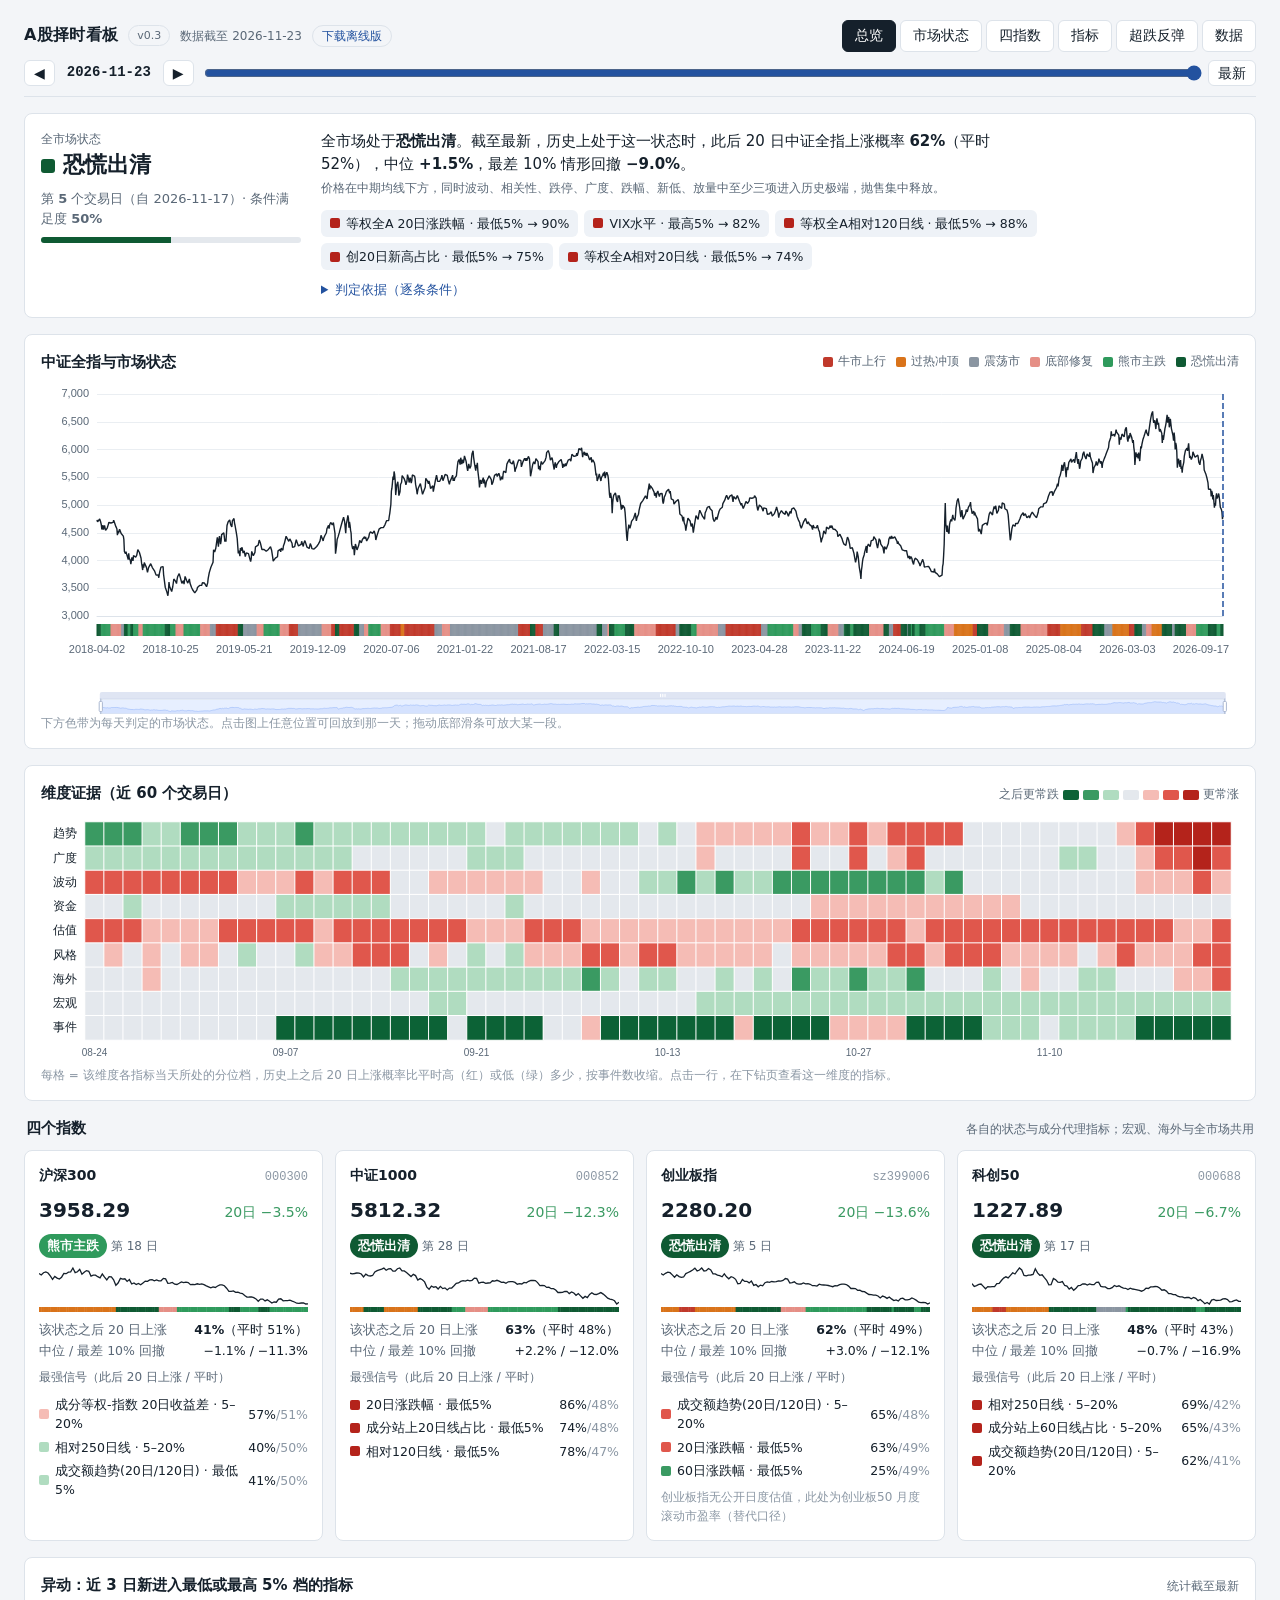
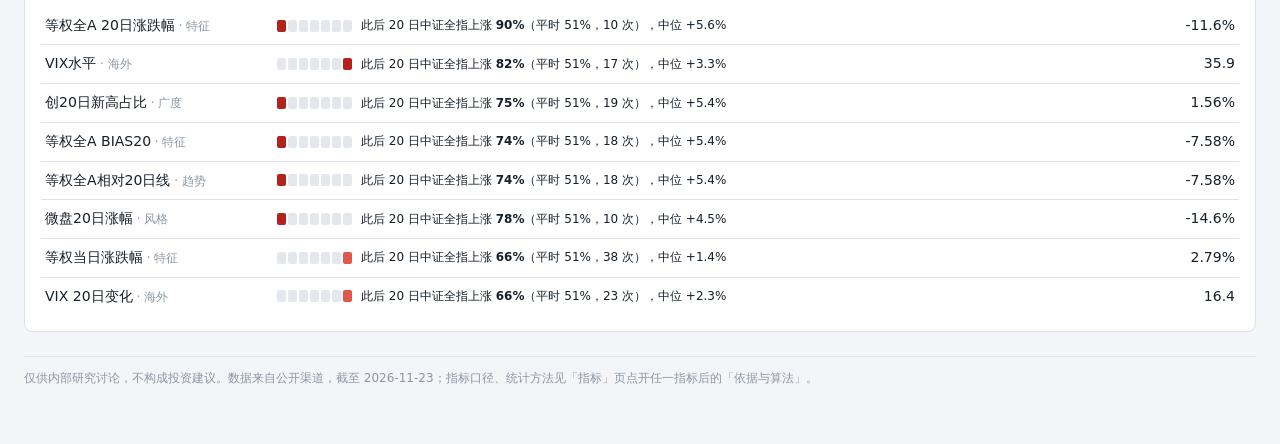
==== commit 50130720: "加入离线版 offline.html，网页顶部加“下载离线版” offline.html 是单文件（内嵌数据和图表库），下载后用浏览器直接打开，不需要联网。  Co-Authored-By: Clau" ====
--- a/index.html
+++ b/index.html
@@ -55,6 +55,8 @@
 .rail-top { display: flex; align-items: center; gap: 10px; flex-wrap: wrap }
 .brand { font-weight: 700; font-size: 16px; letter-spacing: .02em }
 .tag-draft { font-size: 11px; color: var(--muted); border: 1px solid var(--line); border-radius: 999px; padding: 1px 8px }
+.dl-off { font-size: 12px; color: var(--accent); text-decoration: none; border: 1px solid var(--line); border-radius: 999px; padding: 1px 9px; white-space: nowrap }
+.dl-off:hover { background: var(--hover) }
 .tabs { display: flex; gap: 4px; margin-left: auto; flex-wrap: wrap }
 .tabs button { border: 1px solid var(--line); background: var(--panel); border-radius: 6px; padding: 4px 12px; cursor: pointer }
 .tabs button[aria-selected="true"] { background: var(--ink); color: var(--panel); border-color: var(--ink) }
@@ -231,7 +233,7 @@
   <div class="rail-inner">
     <div class="rail-top">
       <span class="brand">A股择时看板</span><span class="tag-draft">v0.3</span>
-      <span class="muted small asof-txt">数据截至 2026-11-23</span>
+      <span class="muted small asof-txt">数据截至 2026-11-23</span><a id="dl-offline" class="dl-off" href="offline.html" download="A股择时看板_离线版_2026-11-23.html" title="单文件，下载后用浏览器直接打开，不需要联网">下载离线版</a>
       <div class="tabs" role="tablist" id="tabs" hidden>
         <button role="tab" id="tab-overview" aria-selected="true" data-view="overview">总览</button>
         <button role="tab" id="tab-state" aria-selected="false" data-view="state">市场状态</button>
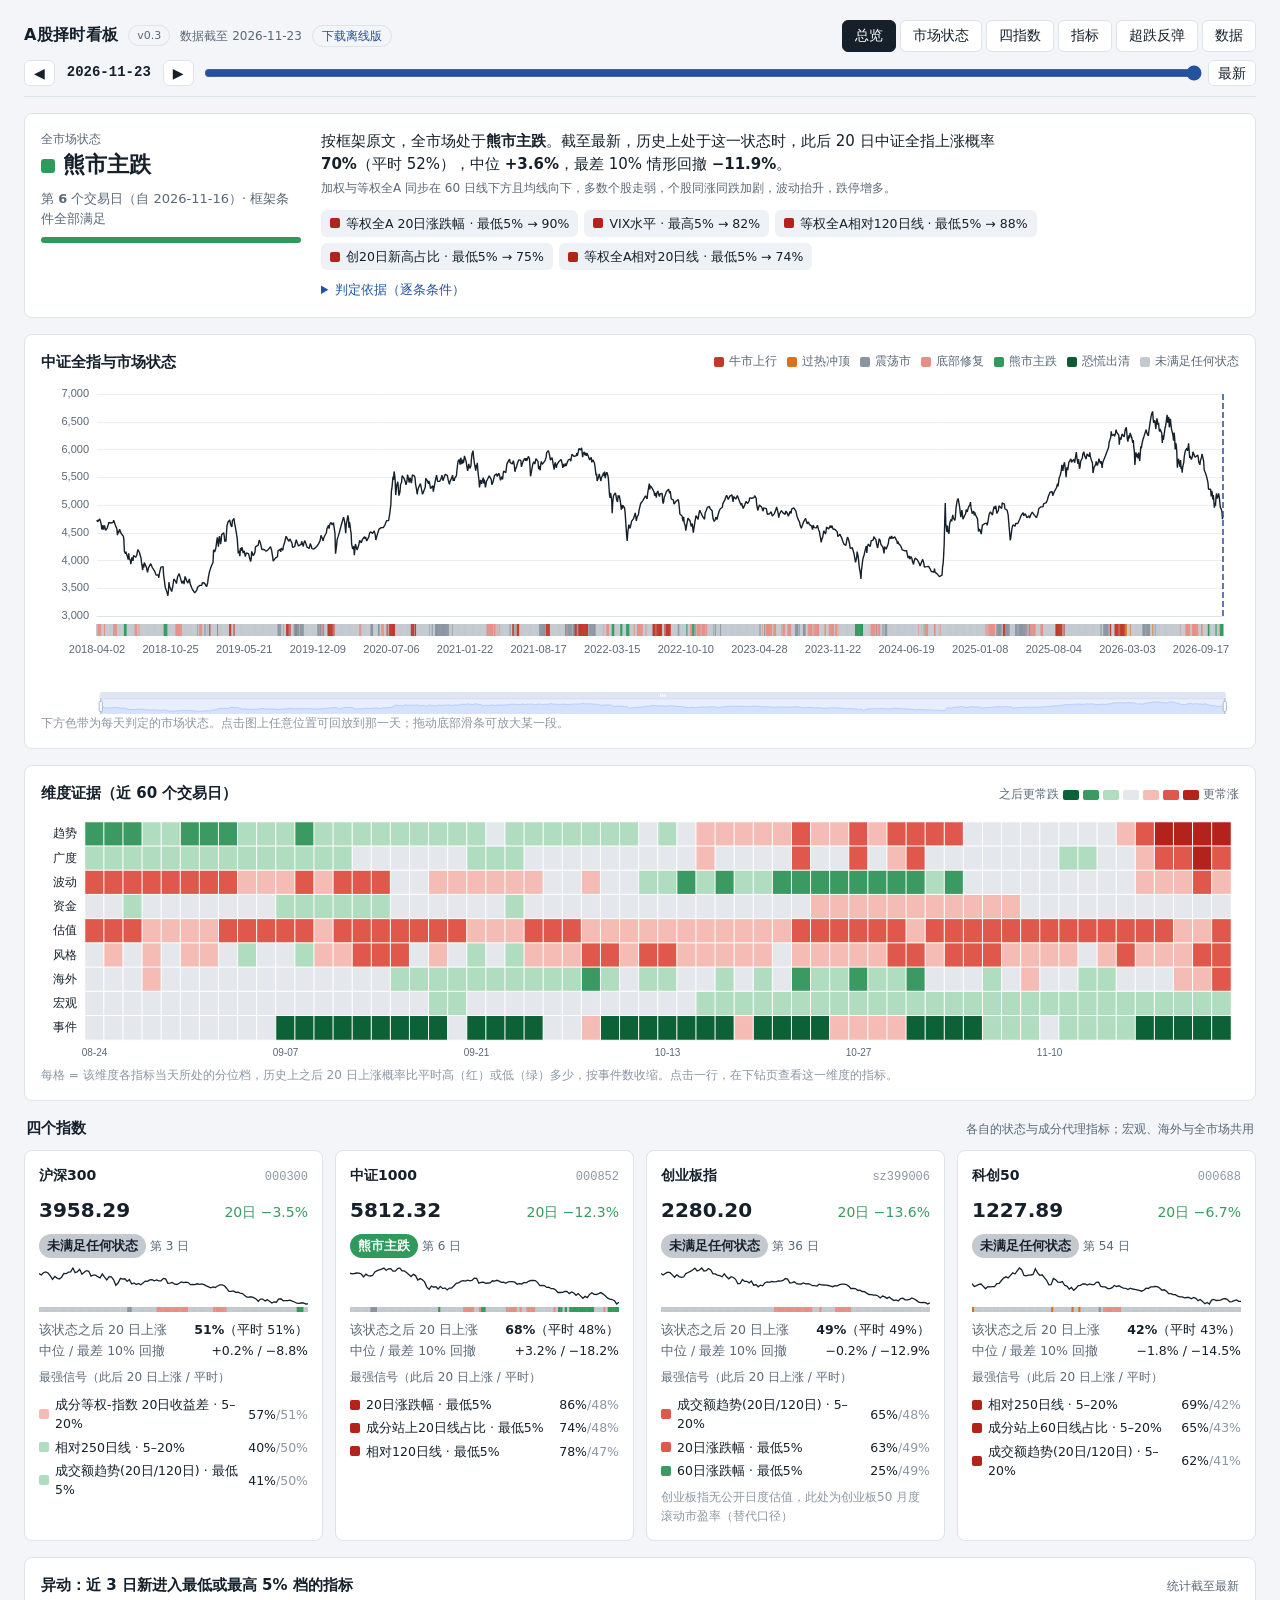
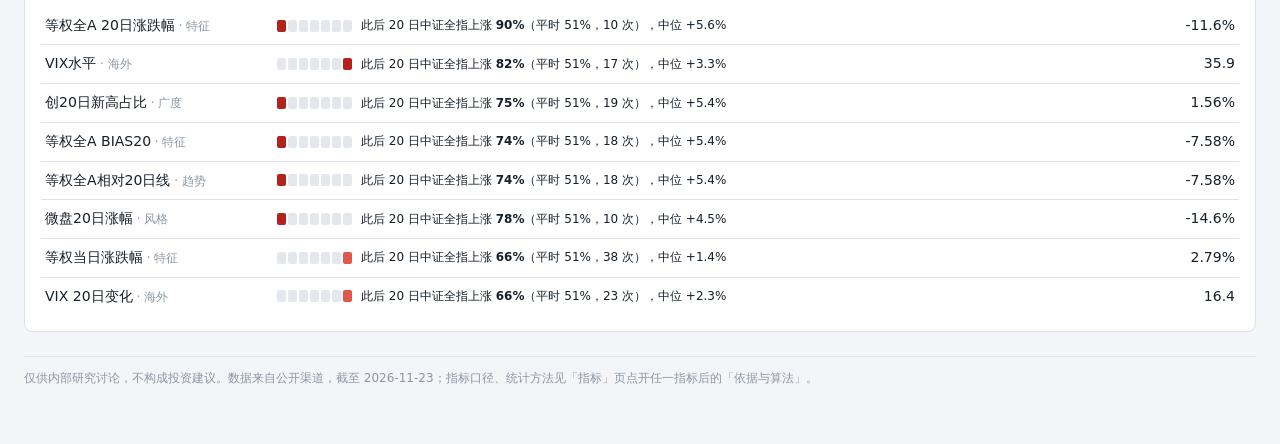
==== commit 80a9a227: "市场状态改按投资经理框架“判定标准”原文判定（数据截至 2026-11-23） - 每个状态列出的条件全部满足才算；原文没给数字的口径标“口径待确认” - 都不满足时显示“未满足任何状态”和最接近的状" ====
--- a/index.html
+++ b/index.html
@@ -9,7 +9,7 @@
   --bg: #f3f5f8; --panel: #ffffff; --ink: #15202b; --muted: #5a6877; --faint: #8b97a4; --line: #dde3ea; --hover: #eef2f7;
   --accent: #23529f;
   --up3: #b4231b; --up2: #e0574c; --up1: #f5bcb5; --flat: #e4e8ed; --dn1: #b0dcc0; --dn2: #3a9a62; --dn3: #0c6236;
-  --st-bull: #c0392b; --st-overheat: #d9731a; --st-range: #8a95a1; --st-bottom_repair: #e58f86; --st-bear: #2f9a5c; --st-panic: #0f5a33;
+  --st-bull: #c0392b; --st-overheat: #d9731a; --st-range: #8a95a1; --st-bottom_repair: #e58f86; --st-bear: #2f9a5c; --st-panic: #0f5a33; --st-none: #c3c9cf;
   --font-ui: "PingFang SC", "Hiragino Sans GB", "Microsoft YaHei", "Noto Sans CJK SC", "Source Han Sans SC", system-ui, sans-serif;
   --font-num: "SF Mono", "Menlo", "Consolas", "Roboto Mono", ui-monospace, monospace;
   --r: 8px;
@@ -18,13 +18,13 @@
   --bg: #0d1217; --panel: #151c24; --ink: #e5eaf0; --muted: #9aa7b4; --faint: #6c7a88; --line: #253140; --hover: #1c2530;
   --accent: #7fa6ea;
   --up3: #ff6a5c; --up2: #e0584c; --up1: #6e2c28; --flat: #26303b; --dn1: #1f4a34; --dn2: #36a067; --dn3: #6fd39b;
-  --st-bull: #e0584c; --st-overheat: #e88a3a; --st-range: #7c8894; --st-bottom_repair: #c97b74; --st-bear: #36a067; --st-panic: #1f7a4a;
+  --st-bull: #e0584c; --st-overheat: #e88a3a; --st-range: #7c8894; --st-bottom_repair: #c97b74; --st-bear: #36a067; --st-panic: #1f7a4a; --st-none: #4a535c;
   color-scheme: dark } }
 :root[data-theme="dark"] {
   --bg: #0d1217; --panel: #151c24; --ink: #e5eaf0; --muted: #9aa7b4; --faint: #6c7a88; --line: #253140; --hover: #1c2530;
   --accent: #7fa6ea;
   --up3: #ff6a5c; --up2: #e0584c; --up1: #6e2c28; --flat: #26303b; --dn1: #1f4a34; --dn2: #36a067; --dn3: #6fd39b;
-  --st-bull: #e0584c; --st-overheat: #e88a3a; --st-range: #7c8894; --st-bottom_repair: #c97b74; --st-bear: #36a067; --st-panic: #1f7a4a;
+  --st-bull: #e0584c; --st-overheat: #e88a3a; --st-range: #7c8894; --st-bottom_repair: #c97b74; --st-bear: #36a067; --st-panic: #1f7a4a; --st-none: #4a535c;
   color-scheme: dark }
 * { box-sizing: border-box }
 body { background: var(--bg); color: var(--ink); font-family: var(--font-ui); font-size: 14px; line-height: 1.55;
@@ -119,6 +119,7 @@
 .card-name { font-weight: 600 }
 .big { font-size: 20px; font-weight: 600 }
 .pill { display: inline-flex; align-items: center; gap: 6px; font-size: 12.5px; font-weight: 600; padding: 2px 8px; border-radius: 999px; color: #fff }
+.pill[style*="--st-none"] { color: var(--ink) }
 .kv { display: grid; grid-template-columns: auto 1fr; gap: 2px 10px; font-size: 12.5px; margin: 0 }
 .kv dt { color: var(--muted) } .kv dd { margin: 0; text-align: right }
 .spark { width: 100%; height: 46px; display: block }
@@ -172,6 +173,12 @@
 .cks { display: grid; grid-template-columns: repeat(auto-fill, minmax(300px, 1fr)); gap: 12px }
 .ck { border: 1px solid var(--line); border-radius: var(--r); padding: 10px 12px; display: grid; gap: 6px; align-content: start }
 .ck.cur { border-color: var(--accent); box-shadow: inset 3px 0 0 var(--accent) }
+.ck.near { border-style: dashed; border-color: var(--accent) }
+.ck .src { font-size: 12px; color: var(--muted); border-left: 2px solid var(--line); padding-left: 6px }
+.tg { display: inline-block; font-size: 11px; line-height: 1.5; padding: 0 5px; margin-left: 4px; border-radius: 4px; border: 1px solid var(--line); color: var(--muted); white-space: nowrap }
+.tg.todo { border-color: var(--accent); color: var(--accent) }
+.sugg h4 { margin: 12px 0 6px; font-size: 13.5px }
+.sugg .chg td:nth-child(n+2) { font-size: 12.5px; min-width: 140px }
 .ck-head { display: flex; flex-wrap: wrap; gap: 8px; align-items: center }
 .ck ul { list-style: none; margin: 0; padding: 0; display: grid; gap: 3px; font-size: 13px }
 .ck li { display: grid; grid-template-columns: 16px minmax(0, 1fr) auto; gap: 6px; align-items: baseline }
@@ -261,20 +268,20 @@
     <div class="panel verdict">
       <div>
         <div class="small muted">全市场状态</div>
-        <div class="state-chip" id="vchip"><i style="background:var(--st-panic)"></i>恐慌出清</div>
-        <div class="state-meta" id="vmeta">第 <b class="num">5</b> 个交易日（自 2026-11-17）· 条件满足度 <b class="num">50%</b></div>
-        <div class="conf" title="条件满足度"><b id="vconf" style="width:50%;background:var(--st-panic)"></b></div>
+        <div class="state-chip" id="vchip"><i style="background:var(--st-bear)"></i>熊市主跌</div>
+        <div class="state-meta" id="vmeta">第 <b class="num">6</b> 个交易日（自 2026-11-16）· 框架条件全部满足</div>
+        <div class="conf" title="条件满足度"><b id="vconf" style="width:100%;background:var(--st-bear)"></b></div>
       </div>
       <div>
-        <div class="lead" id="vlead">全市场处于<b>恐慌出清</b>。截至最新，历史上处于这一状态时，此后 20 日中证全指上涨概率 <b class="num">62%</b>（平时 52%），中位 <b class="num">+1.5%</b>，最差 10% 情形回撤 <b class="num">−9.0%</b>。<br><span class="small muted">价格在中期均线下方，同时波动、相关性、跌停、广度、跌幅、新低、放量中至少三项进入历史极端，抛售集中释放。</span></div>
+        <div class="lead" id="vlead">按框架原文，全市场处于<b>熊市主跌</b>。截至最新，历史上处于这一状态时，此后 20 日中证全指上涨概率 <b class="num">70%</b>（平时 52%），中位 <b class="num">+3.6%</b>，最差 10% 情形回撤 <b class="num">−11.9%</b>。<br><span class="small muted">加权与等权全A 同步在 60 日线下方且均线向下，多数个股走弱，个股同涨同跌加剧，波动抬升，跌停增多。</span></div>
         <div class="tags" id="vtags"><span class="sig" data-id="ret20_ew"><span class="sw" style="background:var(--up3)"></span>等权全A 20日涨跌幅 · 最低5% → 90%</span><span class="sig" data-id="vix_level"><span class="sw" style="background:var(--up3)"></span>VIX水平 · 最高5% → 82%</span><span class="sig" data-id="ew_ma120_pos"><span class="sw" style="background:var(--up3)"></span>等权全A相对120日线 · 最低5% → 88%</span><span class="sig" data-id="new_high_20"><span class="sw" style="background:var(--up3)"></span>创20日新高占比 · 最低5% → 75%</span><span class="sig" data-id="ew_ma20_pos"><span class="sw" style="background:var(--up3)"></span>等权全A相对20日线 · 最低5% → 74%</span></div>
-        <details class="why" id="vwhy"><summary>判定依据（逐条条件）</summary><div class="cl" id="vcl"><div><span class="ok">✓</span><span>加权全A在60日线下方<span class="faint small">（必要）</span></span><span class="mono small">-0.119</span></div><div><span class="no">✗</span><span>全A 20日波动率处于近5年最高10%<span class="faint small">（可选）</span></span><span class="mono small">0.879</span></div><div><span class="ok">✓</span><span>个股平均相关性处于最高10%（同涨同跌）<span class="faint small">（可选）</span></span><span class="mono small">0.902</span></div><div><span class="no">✗</span><span>跌停占比处于最高5%<span class="faint small">（可选）</span></span><span class="mono small">0.287</span></div><div><span class="ok">✓</span><span>站上20日线占比处于最低10%<span class="faint small">（可选）</span></span><span class="mono small">0.025</span></div><div><span class="ok">✓</span><span>等权全A 20日涨跌幅处于最低10%<span class="faint small">（可选）</span></span><span class="mono small">0.031</span></div><div><span class="no">✗</span><span>创20日新低占比处于最高10%<span class="faint small">（可选）</span></span><span class="mono small">0.597</span></div><div><span class="no">✗</span><span>成交额相对20日均值放大到最高10%<span class="faint small">（可选）</span></span><span class="mono small">0.436</span></div><div class="small muted" style="grid-template-columns:1fr">必要条件全部满足，可选条件至少 3 项（当前 3 项）。</div></div></details>
+        <details class="why" id="vwhy"><summary>判定依据（逐条条件）</summary><div class="cl" id="vcl"><div><span class="ok">✓</span><span>加权全A在60日线下方<span class="faint small">（必要）</span></span><span class="mono small">-0.119</span></div><div><span class="ok">✓</span><span>等权全A在60日线下方<span class="faint small">（必要）</span></span><span class="mono small">-0.139</span></div><div><span class="ok">✓</span><span>加权全A 60日线向下（较20日前下降）<span class="faint small">（必要）</span></span><span class="mono small">-0.048</span></div><div><span class="ok">✓</span><span>等权全A 60日线向下（较20日前下降）<span class="faint small">（必要）</span></span><span class="mono small">-0.028</span></div><div><span class="ok">✓</span><span>站上60日线的个股占比低于40%<span class="faint small">（必要）</span></span><span class="mono small">0.099</span></div><div><span class="ok">✓</span><span>平均相关性上升（高于20日前）<span class="faint small">（必要）</span></span><span class="mono small">0.196</span></div><div><span class="ok">✓</span><span>全A 20日波动率分位高于60%<span class="faint small">（必要）</span></span><span class="mono small">0.879</span></div><div><span class="ok">✓</span><span>跌停增多（近5日跌停占比均值高于此前20日均值）<span class="faint small">（必要）</span></span><span class="mono small">1.000</span></div><div class="small muted" style="grid-template-columns:1fr">必要条件全部满足，可选条件至少 0 项（当前 0 项）。</div></div></details>
       </div>
     </div>
 
     <div class="panel">
-      <div class="panel-head"><h2>中证全指与市场状态</h2><div class="legend" id="slegend"><span><i style="background:var(--st-bull)"></i>牛市上行</span><span><i style="background:var(--st-overheat)"></i>过热冲顶</span><span><i style="background:var(--st-range)"></i>震荡市</span><span><i style="background:var(--st-bottom_repair)"></i>底部修复</span><span><i style="background:var(--st-bear)"></i>熊市主跌</span><span><i style="background:var(--st-panic)"></i>恐慌出清</span></div></div>
-      <div id="cmkt" class="chart mkt"><div class="svg-scroll"><div style="min-width:640px"><svg viewBox="0 0 1100 300" width="100%" role="img" aria-label="中证全指走势与市场状态" style="display:block;font-size:11px"><line x1="56" x2="1086" y1="182.9" y2="182.9" style="stroke:var(--line)"/><text x="50" y="186.9" text-anchor="end" style="fill:var(--muted)">4,000</text><line x1="56" x2="1086" y1="121.6" y2="121.6" style="stroke:var(--line)"/><text x="50" y="125.6" text-anchor="end" style="fill:var(--muted)">5,000</text><line x1="56" x2="1086" y1="60.3" y2="60.3" style="stroke:var(--line)"/><text x="50" y="64.3" text-anchor="end" style="fill:var(--muted)">6,000</text><rect x="56.0" y="240" width="3.9" height="12" style="fill:var(--st-panic)"/><rect x="59.9" y="240" width="8.8" height="12" style="fill:var(--st-bear)"/><rect x="68.8" y="240" width="9.8" height="12" style="fill:var(--st-bottom_repair)"/><rect x="78.6" y="240" width="2.5" height="12" style="fill:var(--st-range)"/><rect x="81.1" y="240" width="3.4" height="12" style="fill:var(--st-panic)"/><rect x="84.5" y="240" width="2.5" height="12" style="fill:var(--st-bear)"/><rect x="87.0" y="240" width="2.5" height="12" style="fill:var(--st-panic)"/><rect x="89.4" y="240" width="4.9" height="12" style="fill:var(--st-bear)"/><rect x="94.3" y="240" width="3.9" height="12" style="fill:var(--st-bottom_repair)"/><rect x="98.3" y="240" width="20.1" height="12" style="fill:var(--st-bear)"/><rect x="118.4" y="240" width="4.9" height="12" style="fill:var(--st-panic)"/><rect x="123.3" y="240" width="4.9" height="12" style="fill:var(--st-bear)"/><rect x="128.2" y="240" width="7.4" height="12" style="fill:var(--st-bottom_repair)"/><rect x="135.6" y="240" width="15.2" height="12" style="fill:var(--st-bear)"/><rect x="150.8" y="240" width="8.8" height="12" style="fill:var(--st-bottom_repair)"/><rect x="159.7" y="240" width="5.4" height="12" style="fill:var(--st-range)"/><rect x="165.1" y="240" width="20.1" height="12" style="fill:var(--st-bull)"/><rect x="185.2" y="240" width="4.9" height="12" style="fill:var(--st-panic)"/><rect x="190.2" y="240" width="12.3" height="12" style="fill:var(--st-range)"/><rect x="202.4" y="240" width="6.4" height="12" style="fill:var(--st-bottom_repair)"/><rect x="208.8" y="240" width="14.7" height="12" style="fill:var(--st-bear)"/><rect x="223.6" y="240" width="8.4" height="12" style="fill:var(--st-bottom_repair)"/><rect x="231.9" y="240" width="8.4" height="12" style="fill:var(--st-bull)"/><rect x="240.3" y="240" width="21.6" height="12" style="fill:var(--st-range)"/><rect x="261.9" y="240" width="8.8" height="12" style="fill:var(--st-bottom_repair)"/><rect x="270.7" y="240" width="3.4" height="12" style="fill:var(--st-bull)"/><rect x="274.2" y="240" width="3.9" height="12" style="fill:var(--st-panic)"/><rect x="278.1" y="240" width="13.3" height="12" style="fill:var(--st-bull)"/><rect x="291.4" y="240" width="4.9" height="12" style="fill:var(--st-panic)"/><rect x="296.3" y="240" width="4.4" height="12" style="fill:var(--st-range)"/><rect x="300.7" y="240" width="3.9" height="12" style="fill:var(--st-bottom_repair)"/><rect x="304.7" y="240" width="11.3" height="12" style="fill:var(--st-bear)"/><rect x="316.0" y="240" width="8.4" height="12" style="fill:var(--st-bottom_repair)"/><rect x="324.3" y="240" width="9.8" height="12" style="fill:var(--st-bull)"/><rect x="334.1" y="240" width="3.4" height="12" style="fill:var(--st-overheat)"/><rect x="337.6" y="240" width="27.5" height="12" style="fill:var(--st-bull)"/><rect x="365.1" y="240" width="6.9" height="12" style="fill:var(--st-range)"/><rect x="372.0" y="240" width="7.4" height="12" style="fill:var(--st-bottom_repair)"/><rect x="379.3" y="240" width="62.4" height="12" style="fill:var(--st-range)"/><rect x="441.8" y="240" width="10.8" height="12" style="fill:var(--st-bull)"/><rect x="452.6" y="240" width="4.9" height="12" style="fill:var(--st-panic)"/><rect x="457.5" y="240" width="6.9" height="12" style="fill:var(--st-bull)"/><rect x="464.4" y="240" width="9.8" height="12" style="fill:var(--st-range)"/><rect x="474.2" y="240" width="4.9" height="12" style="fill:var(--st-panic)"/><rect x="479.1" y="240" width="34.4" height="12" style="fill:var(--st-range)"/><rect x="513.5" y="240" width="4.9" height="12" style="fill:var(--st-panic)"/><rect x="518.4" y="240" width="4.9" height="12" style="fill:var(--st-range)"/><rect x="523.3" y="240" width="1.5" height="12" style="fill:var(--st-bottom_repair)"/><rect x="524.8" y="240" width="4.9" height="12" style="fill:var(--st-panic)"/><rect x="529.7" y="240" width="9.8" height="12" style="fill:var(--st-bear)"/><rect x="539.5" y="240" width="8.4" height="12" style="fill:var(--st-panic)"/><rect x="547.9" y="240" width="19.7" height="12" style="fill:var(--st-bottom_repair)"/><rect x="567.6" y="240" width="18.2" height="12" style="fill:var(--st-bull)"/><rect x="585.7" y="240" width="3.4" height="12" style="fill:var(--st-range)"/><rect x="589.2" y="240" width="10.8" height="12" style="fill:var(--st-panic)"/><rect x="600.0" y="240" width="4.9" height="12" style="fill:var(--st-bear)"/><rect x="604.9" y="240" width="19.7" height="12" style="fill:var(--st-bottom_repair)"/><rect x="624.6" y="240" width="6.9" height="12" style="fill:var(--st-range)"/><rect x="631.4" y="240" width="32.4" height="12" style="fill:var(--st-bull)"/><rect x="663.9" y="240" width="5.9" height="12" style="fill:var(--st-range)"/><rect x="669.8" y="240" width="23.6" height="12" style="fill:var(--st-bear)"/><rect x="693.4" y="240" width="4.9" height="12" style="fill:var(--st-bottom_repair)"/><rect x="698.3" y="240" width="2.9" height="12" style="fill:var(--st-range)"/><rect x="701.2" y="240" width="8.4" height="12" style="fill:var(--st-panic)"/><rect x="709.6" y="240" width="8.8" height="12" style="fill:var(--st-bear)"/><rect x="718.4" y="240" width="6.4" height="12" style="fill:var(--st-panic)"/><rect x="724.8" y="240" width="9.8" height="12" style="fill:var(--st-bottom_repair)"/><rect x="734.6" y="240" width="4.9" height="12" style="fill:var(--st-range)"/><rect x="739.6" y="240" width="0.6" height="12" style="fill:var(--st-bear)"/><rect x="740.0" y="240" width="5.4" height="12" style="fill:var(--st-panic)"/><rect x="745.5" y="240" width="2.9" height="12" style="fill:var(--st-bear)"/><rect x="748.4" y="240" width="14.3" height="12" style="fill:var(--st-panic)"/><rect x="762.7" y="240" width="13.3" height="12" style="fill:var(--st-bottom_repair)"/><rect x="775.9" y="240" width="4.9" height="12" style="fill:var(--st-panic)"/><rect x="780.8" y="240" width="3.9" height="12" style="fill:var(--st-range)"/><rect x="784.8" y="240" width="6.9" height="12" style="fill:var(--st-bull)"/><rect x="791.6" y="240" width="5.9" height="12" style="fill:var(--st-panic)"/><rect x="797.5" y="240" width="0.6" height="12" style="fill:var(--st-range)"/><rect x="798.0" y="240" width="2.9" height="12" style="fill:var(--st-panic)"/><rect x="801.0" y="240" width="1.0" height="12" style="fill:var(--st-bear)"/><rect x="802.0" y="240" width="2.5" height="12" style="fill:var(--st-panic)"/><rect x="804.4" y="240" width="4.4" height="12" style="fill:var(--st-bear)"/><rect x="808.8" y="240" width="5.4" height="12" style="fill:var(--st-panic)"/><rect x="814.2" y="240" width="17.2" height="12" style="fill:var(--st-bear)"/><rect x="831.4" y="240" width="8.8" height="12" style="fill:var(--st-bottom_repair)"/><rect x="840.3" y="240" width="17.2" height="12" style="fill:var(--st-overheat)"/><rect x="857.5" y="240" width="3.9" height="12" style="fill:var(--st-bull)"/><rect x="861.4" y="240" width="10.3" height="12" style="fill:var(--st-panic)"/><rect x="871.7" y="240" width="14.3" height="12" style="fill:var(--st-bottom_repair)"/><rect x="886.0" y="240" width="5.4" height="12" style="fill:var(--st-range)"/><rect x="891.4" y="240" width="9.8" height="12" style="fill:var(--st-panic)"/><rect x="901.2" y="240" width="24.6" height="12" style="fill:var(--st-bottom_repair)"/><rect x="925.8" y="240" width="11.8" height="12" style="fill:var(--st-bull)"/><rect x="937.6" y="240" width="19.2" height="12" style="fill:var(--st-overheat)"/><rect x="956.8" y="240" width="10.3" height="12" style="fill:var(--st-bull)"/><rect x="967.1" y="240" width="10.8" height="12" style="fill:var(--st-panic)"/><rect x="977.9" y="240" width="7.4" height="12" style="fill:var(--st-range)"/><rect x="985.3" y="240" width="15.2" height="12" style="fill:var(--st-overheat)"/><rect x="1000.5" y="240" width="4.9" height="12" style="fill:var(--st-bull)"/><rect x="1005.4" y="240" width="6.9" height="12" style="fill:var(--st-panic)"/><rect x="1012.3" y="240" width="3.9" height="12" style="fill:var(--st-range)"/><rect x="1016.2" y="240" width="4.9" height="12" style="fill:var(--st-bottom_repair)"/><rect x="1021.1" y="240" width="9.3" height="12" style="fill:var(--st-overheat)"/><rect x="1030.5" y="240" width="9.3" height="12" style="fill:var(--st-panic)"/><rect x="1039.8" y="240" width="2.5" height="12" style="fill:var(--st-range)"/><rect x="1042.3" y="240" width="10.3" height="12" style="fill:var(--st-panic)"/><rect x="1052.6" y="240" width="9.3" height="12" style="fill:var(--st-bottom_repair)"/><rect x="1061.9" y="240" width="10.8" height="12" style="fill:var(--st-bear)"/><rect x="1072.7" y="240" width="7.9" height="12" style="fill:var(--st-panic)"/><rect x="1080.6" y="240" width="3.4" height="12" style="fill:var(--st-bear)"/><rect x="1084.0" y="240" width="2.5" height="12" style="fill:var(--st-panic)"/><polyline points="56.0,138.0 56.5,140.3 57.0,141.4 57.5,141.3 58.0,138.3 58.5,137.1 58.9,139.3 59.4,140.7 59.9,143.4 60.4,148.7 60.9,146.2 61.4,144.0 61.9,148.8 62.4,150.0 62.9,144.1 63.4,144.3 63.9,149.6 64.4,149.3 64.8,149.4 65.3,147.1 65.8,147.9 66.3,143.2 66.8,140.9 67.3,141.3 67.8,139.9 68.3,142.0 68.8,141.5 69.3,139.5 69.8,141.2 70.3,142.8 70.7,140.9 71.2,138.4 71.7,138.3 72.2,141.8 72.7,143.3 73.2,145.2 73.7,145.5 74.2,147.8 74.7,155.1 75.2,150.2 75.7,152.9 76.1,151.9 76.6,148.3 77.1,148.4 77.6,149.7 78.1,153.1 78.6,154.2 79.1,151.3 79.6,154.9 80.1,156.0 80.6,159.6 81.1,173.0 81.6,171.1 82.0,175.5 82.5,173.3 83.0,175.6 83.5,175.7 84.0,179.3 84.5,181.9 85.0,175.1 85.5,180.5 86.0,179.0 86.5,182.8 87.0,186.8 87.5,185.6 87.9,179.6 88.4,178.4 88.9,183.3 89.4,177.4 89.9,176.5 90.4,177.3 90.9,177.9 91.4,179.3 91.9,180.7 92.4,177.0 92.9,174.9 93.3,170.9 93.8,170.8 94.3,172.8 94.8,174.1 95.3,176.1 95.8,175.9 96.3,180.4 96.8,186.0 97.3,189.5 97.8,193.5 98.3,187.0 98.8,190.8 99.2,185.1 99.7,184.2 100.2,184.2 100.7,185.2 101.2,190.5 101.7,192.3 102.2,196.1 102.7,194.3 103.2,190.8 103.7,192.8 104.2,191.7 104.6,191.8 105.1,186.4 105.6,186.5 106.1,187.7 106.6,190.8 107.1,192.6 107.6,193.0 108.1,190.2 108.6,194.3 109.1,196.0 109.6,195.3 110.1,199.1 110.5,199.2 111.0,200.1 111.5,198.1 112.0,199.0 112.5,202.0 113.0,197.8 113.5,195.0 114.0,195.3 114.5,190.2 115.0,191.6 115.5,189.7 116.0,191.9 116.4,189.6 116.9,198.7 117.4,198.7 117.9,198.9 118.4,212.4 118.9,211.3 119.4,214.5 119.9,217.6 120.4,216.2 120.9,221.9 121.4,216.4 121.8,206.7 122.3,211.5 122.8,211.3 123.3,211.6 123.8,212.2 124.3,217.2 124.8,215.0 125.3,211.9 125.8,210.5 126.3,203.4 126.8,203.8 127.3,204.5 127.7,205.6 128.2,206.4 128.7,208.4 129.2,204.1 129.7,200.9 130.2,202.2 130.7,199.0 131.2,197.4 131.7,195.7 132.2,201.6 132.7,200.6 133.2,201.0 133.6,208.1 134.1,208.4 134.6,207.8 135.1,205.1 135.6,209.0 136.1,207.1 136.6,200.5 137.1,199.4 137.6,200.8 138.1,205.3 138.6,205.3 139.0,207.9 139.5,206.5 140.0,206.1 140.5,203.3 141.0,207.9 141.5,208.2 142.0,210.0 142.5,212.7 143.0,213.1 143.5,215.3 144.0,214.0 144.5,215.9 144.9,216.7 145.4,218.6 145.9,217.7 146.4,219.8 146.9,220.5 147.4,215.4 147.9,212.7 148.4,213.1 148.9,211.6 149.4,212.1 149.9,210.4 150.4,212.0 150.8,208.6 151.3,208.8 151.8,210.3 152.3,207.5 152.8,206.3 153.3,209.1 153.8,209.0 154.3,207.8 154.8,207.5 155.3,208.2 155.8,209.6 156.2,211.9 156.7,212.1 157.2,207.7 157.7,202.7 158.2,200.5 158.7,196.3 159.2,195.6 159.7,198.1 160.2,190.5 160.7,190.3 161.2,189.6 161.7,190.2 162.1,184.8 162.6,171.2 163.1,172.9 163.6,173.5 164.1,173.5 164.6,169.7 165.1,165.6 165.6,161.1 166.1,157.3 166.6,156.6 167.1,167.6 167.6,159.7 168.0,155.9 168.5,160.2 169.0,164.9 169.5,161.4 170.0,154.3 170.5,154.4 171.0,154.5 171.5,152.8 172.0,152.3 172.5,156.9 173.0,162.2 173.4,159.6 173.9,162.1 174.4,153.0 174.9,144.3 175.4,143.7 175.9,140.4 176.4,138.3 176.9,139.1 177.4,138.0 177.9,137.8 178.4,143.7 178.9,144.2 179.3,145.9 179.8,139.2 180.3,137.9 180.8,139.3 181.3,136.5 181.8,141.6 182.3,144.3 182.8,142.4 183.3,151.1 183.8,154.7 184.3,158.8 184.8,157.0 185.2,175.1 185.7,172.2 186.2,174.6 186.7,178.2 187.2,169.1 187.7,172.3 188.2,174.0 188.7,168.3 189.2,166.9 189.7,174.7 190.2,176.3 190.6,172.3 191.1,173.6 191.6,178.7 192.1,179.5 192.6,174.5 193.1,173.1 193.6,173.1 194.1,174.7 194.6,175.3 195.1,176.9 195.6,180.0 196.1,180.1 196.5,184.1 197.0,181.1 197.5,172.9 198.0,174.5 198.5,174.0 199.0,177.6 199.5,177.6 200.0,177.3 200.5,173.9 201.0,167.8 201.5,165.6 201.9,165.4 202.4,168.1 202.9,168.5 203.4,166.0 203.9,168.0 204.4,160.4 204.9,160.5 205.4,163.2 205.9,164.5 206.4,163.3 206.9,170.8 207.4,170.7 207.8,171.9 208.3,172.0 208.8,170.8 209.3,168.9 209.8,169.3 210.3,169.3 210.8,172.8 211.3,170.7 211.8,174.7 212.3,173.1 212.8,170.7 213.3,169.2 213.7,168.7 214.2,168.9 214.7,167.8 215.2,169.8 215.7,171.5 216.2,175.3 216.7,179.3 217.2,183.6 217.7,184.6 218.2,182.1 218.7,184.7 219.1,180.3 219.6,182.2 220.1,180.8 220.6,179.9 221.1,178.7 221.6,172.2 222.1,172.2 222.6,172.2 223.1,171.4 223.6,170.6 224.1,173.3 224.6,169.3 225.0,170.0 225.5,170.4 226.0,171.6 226.5,166.9 227.0,165.8 227.5,163.7 228.0,161.1 228.5,159.8 229.0,156.1 229.5,156.6 230.0,158.5 230.5,156.3 230.9,156.4 231.4,161.7 231.9,161.0 232.4,159.1 232.9,158.5 233.4,161.2 233.9,160.4 234.4,163.8 234.9,168.4 235.4,167.0 235.9,169.8 236.3,168.8 236.8,167.6 237.3,164.7 237.8,163.2 238.3,159.8 238.8,162.1 239.3,163.2 239.8,163.3 240.3,166.9 240.8,166.9 241.3,165.0 241.8,166.8 242.2,167.0 242.7,165.2 243.2,161.7 243.7,163.9 244.2,166.0 244.7,167.4 245.2,163.8 245.7,162.3 246.2,161.0 246.7,162.8 247.2,161.7 247.7,162.7 248.1,168.2 248.6,168.0 249.1,168.3 249.6,167.3 250.1,169.7 250.6,167.8 251.1,164.3 251.6,166.4 252.1,167.2 252.6,169.9 253.1,169.3 253.5,169.0 254.0,169.5 254.5,170.3 255.0,171.5 255.5,171.0 256.0,169.8 256.5,169.8 257.0,167.4 257.5,165.7 258.0,165.6 258.5,164.8 259.0,165.1 259.4,165.7 259.9,161.4 260.4,158.6 260.9,155.0 261.4,155.3 261.9,155.0 262.4,156.8 262.9,161.2 263.4,158.3 263.9,157.7 264.4,155.5 264.9,156.6 265.3,153.5 265.8,152.3 266.3,147.9 266.8,147.6 267.3,147.0 267.8,144.1 268.3,147.6 268.8,143.7 269.3,144.1 269.8,140.9 270.3,141.7 270.7,142.8 271.2,143.6 271.7,143.8 272.2,140.9 272.7,144.9 273.2,143.6 273.7,152.9 274.2,175.5 274.7,171.1 275.2,166.2 275.7,159.8 276.2,158.6 276.6,156.3 277.1,155.8 277.6,152.1 278.1,154.2 278.6,153.0 279.1,145.3 279.6,143.6 280.1,145.0 280.6,139.0 281.1,136.8 281.6,135.1 282.0,134.8 282.5,140.3 283.0,139.7 283.5,152.7 284.0,142.7 284.5,140.2 285.0,138.7 285.5,133.1 286.0,136.1 286.5,146.6 287.0,140.1 287.5,143.9 287.9,149.4 288.4,152.6 288.9,164.7 289.4,165.5 289.9,170.3 290.4,170.9 290.9,167.2 291.4,177.1 291.9,171.3 292.4,164.7 292.9,166.8 293.4,167.1 293.8,171.2 294.3,170.5 294.8,171.5 295.3,166.4 295.8,167.9 296.3,160.7 296.8,161.0 297.3,159.3 297.8,163.3 298.3,165.1 298.8,159.7 299.2,161.4 299.7,160.3 300.2,158.9 300.7,156.7 301.2,159.1 301.7,156.8 302.2,157.8 302.7,161.4 303.2,161.0 303.7,161.7 304.2,161.3 304.7,156.8 305.1,153.4 305.6,154.0 306.1,151.2 306.6,151.6 307.1,151.3 307.6,150.2 308.1,152.9 308.6,152.8 309.1,153.1 309.6,150.2 310.1,152.3 310.6,154.6 311.0,160.2 311.5,160.1 312.0,155.7 312.5,157.6 313.0,157.5 313.5,156.0 314.0,148.3 314.5,147.7 315.0,147.7 315.5,147.4 316.0,146.6 316.4,146.2 316.9,144.4 317.4,144.6 317.9,146.6 318.4,146.3 318.9,148.2 319.4,143.5 319.9,142.7 320.4,142.0 320.9,138.9 321.4,138.4 321.9,137.3 322.3,137.0 322.8,138.7 323.3,134.3 323.8,130.8 324.3,125.8 324.8,121.1 325.3,106.3 325.8,103.1 326.3,96.8 326.8,90.1 327.3,93.8 327.8,84.6 328.2,87.9 328.7,94.3 329.2,110.6 329.7,109.2 330.2,99.4 330.7,97.9 331.2,95.8 331.7,96.0 332.2,111.2 332.7,110.3 333.2,107.1 333.6,98.9 334.1,100.0 334.6,96.5 335.1,89.2 335.6,90.2 336.1,88.2 336.6,88.7 337.1,92.8 337.6,91.4 338.1,96.2 338.6,99.3 339.1,99.1 339.5,95.1 340.0,88.0 340.5,86.7 341.0,92.5 341.5,96.7 342.0,94.1 342.5,91.5 343.0,92.0 343.5,97.5 344.0,94.7 344.5,88.4 345.0,89.4 345.4,87.5 345.9,87.0 346.4,89.6 346.9,91.8 347.4,98.5 347.9,96.5 348.4,105.1 348.9,109.7 349.4,105.9 349.9,103.0 350.4,100.9 350.8,103.3 351.3,103.9 351.8,97.9 352.3,99.8 352.8,104.0 353.3,102.5 353.8,109.8 354.3,110.1 354.8,111.5 355.3,109.6 355.8,110.0 356.3,102.0 356.7,92.0 357.2,91.0 357.7,93.2 358.2,94.8 358.7,95.6 359.2,98.1 359.7,95.1 360.2,97.3 360.7,98.6 361.2,103.5 361.7,104.1 362.1,103.4 362.6,101.6 363.1,100.3 363.6,106.8 364.1,105.2 364.6,100.5 365.1,99.4 365.6,94.1 366.1,95.6 366.6,88.7 367.1,91.3 367.6,95.5 368.0,94.9 368.5,96.9 369.0,93.6 369.5,95.3 370.0,95.4 370.5,93.4 371.0,91.6 371.5,88.5 372.0,89.6 372.5,94.7 373.0,95.1 373.5,92.7 373.9,94.0 374.4,87.8 374.9,87.5 375.4,88.0 375.9,87.0 376.4,89.0 376.9,89.4 377.4,94.7 377.9,94.6 378.4,98.8 378.9,95.7 379.3,95.0 379.8,95.7 380.3,91.9 380.8,93.0 381.3,88.6 381.8,94.9 382.3,92.1 382.8,94.9 383.3,91.8 383.8,91.9 384.3,93.7 384.8,89.4 385.2,83.5 385.7,77.9 386.2,73.7 386.7,73.1 387.2,71.3 387.7,72.3 388.2,77.0 388.7,69.4 389.2,71.8 389.7,76.5 390.2,76.2 390.7,71.5 391.1,75.3 391.6,72.3 392.1,67.3 392.6,67.3 393.1,66.3 393.6,73.1 394.1,72.2 394.6,80.8 395.1,83.8 395.6,80.6 396.1,76.1 396.5,78.3 397.0,81.1 397.5,83.1 398.0,78.5 398.5,70.9 399.0,65.3 399.5,64.5 400.0,61.7 400.5,68.6 401.0,70.1 401.5,77.0 402.0,76.8 402.4,83.7 402.9,77.2 403.4,80.8 403.9,75.0 404.4,84.1 404.9,84.3 405.4,94.2 405.9,102.1 406.4,101.9 406.9,93.9 407.4,92.8 407.9,98.2 408.3,95.2 408.8,93.5 409.3,91.3 409.8,97.7 410.3,93.6 410.8,97.2 411.3,102.0 411.8,102.1 412.3,95.5 412.8,94.8 413.3,93.2 413.7,95.0 414.2,91.7 414.7,89.4 415.2,89.2 415.7,90.4 416.2,90.4 416.7,93.5 417.2,99.2 417.7,100.1 418.2,96.5 418.7,98.1 419.2,95.8 419.6,88.9 420.1,89.3 420.6,89.0 421.1,88.7 421.6,87.2 422.1,90.1 422.6,90.0 423.1,88.0 423.6,86.5 424.1,88.2 424.6,90.3 425.1,94.3 425.5,93.7 426.0,92.6 426.5,90.2 427.0,93.4 427.5,87.1 428.0,84.1 428.5,83.4 429.0,84.1 429.5,83.9 430.0,85.9 430.5,84.1 430.9,76.5 431.4,76.0 431.9,74.0 432.4,74.7 432.9,72.0 433.4,71.0 433.9,74.6 434.4,76.2 434.9,74.4 435.4,73.7 435.9,76.3 436.4,75.8 436.8,72.7 437.3,75.3 437.8,78.7 438.3,84.9 438.8,82.1 439.3,80.5 439.8,79.2 440.3,77.1 440.8,75.0 441.3,75.9 441.8,71.8 442.2,70.1 442.7,73.4 443.2,70.4 443.7,72.4 444.2,79.4 444.7,77.4 445.2,78.0 445.7,73.7 446.2,75.7 446.7,75.5 447.2,70.1 447.7,68.8 448.1,72.6 448.6,69.8 449.1,72.8 449.6,72.6 450.1,72.2 450.6,67.9 451.1,66.5 451.6,70.5 452.1,79.0 452.6,89.9 453.1,92.0 453.6,83.6 454.0,84.3 454.5,77.0 455.0,78.7 455.5,73.7 456.0,75.7 456.5,76.3 457.0,73.4 457.5,70.3 458.0,70.0 458.5,71.1 459.0,72.2 459.4,73.8 459.9,81.9 460.4,78.4 460.9,79.0 461.4,83.2 461.9,76.8 462.4,73.4 462.9,71.5 463.4,76.6 463.9,75.2 464.4,74.8 464.9,75.0 465.3,74.9 465.8,72.6 466.3,74.5 466.8,68.7 467.3,63.7 467.8,63.7 468.3,63.1 468.8,61.5 469.3,61.4 469.8,65.1 470.3,65.8 470.8,72.1 471.2,70.8 471.7,71.0 472.2,69.2 472.7,72.0 473.2,76.0 473.7,75.4 474.2,82.4 474.7,77.2 475.2,74.4 475.7,75.1 476.2,80.6 476.6,77.2 477.1,77.1 477.6,76.2 478.1,76.4 478.6,73.4 479.1,73.8 479.6,73.6 480.1,74.0 480.6,71.3 481.1,72.4 481.6,76.2 482.1,80.6 482.5,76.2 483.0,75.4 483.5,79.0 484.0,79.4 484.5,75.6 485.0,78.5 485.5,77.2 486.0,75.3 486.5,76.4 487.0,72.1 487.5,71.2 488.0,72.2 488.4,73.6 488.9,71.0 489.4,73.3 489.9,69.3 490.4,65.5 490.9,65.6 491.4,65.7 491.9,66.6 492.4,67.9 492.9,67.2 493.4,66.9 493.8,66.0 494.3,67.2 494.8,64.2 495.3,67.2 495.8,68.3 496.3,62.7 496.8,59.3 497.3,59.7 497.8,57.6 498.3,58.9 498.8,60.8 499.3,58.4 499.7,63.3 500.2,68.8 500.7,65.2 501.2,64.1 501.7,62.8 502.2,66.6 502.7,66.6 503.2,64.0 503.7,67.3 504.2,64.2 504.7,62.1 505.2,62.8 505.6,68.3 506.1,69.1 506.6,71.8 507.1,70.1 507.6,73.3 508.1,69.0 508.6,74.4 509.1,75.8 509.6,71.7 510.1,71.1 510.6,73.5 511.0,75.2 511.5,79.0 512.0,78.4 512.5,89.0 513.0,86.7 513.5,95.0 514.0,96.7 514.5,91.9 515.0,91.5 515.5,87.2 516.0,88.2 516.5,92.7 516.9,95.1 517.4,91.5 517.9,89.6 518.4,88.9 518.9,87.0 519.4,85.9 519.9,89.8 520.4,84.7 520.9,92.0 521.4,88.7 521.9,87.6 522.4,85.5 522.8,87.0 523.3,88.9 523.8,93.1 524.3,101.8 524.8,110.3 525.3,113.7 525.8,108.1 526.3,106.4 526.8,115.6 527.3,130.5 527.8,119.1 528.2,113.3 528.7,110.6 529.2,109.3 529.7,109.8 530.2,108.3 530.7,110.9 531.2,115.3 531.7,116.8 532.2,118.3 532.7,110.9 533.2,113.3 533.7,111.1 534.1,111.3 534.6,116.9 535.1,116.8 535.6,126.7 536.1,121.5 536.6,125.7 537.1,122.0 537.6,124.2 538.1,124.2 538.6,124.8 539.1,129.7 539.5,138.1 540.0,138.8 540.5,156.4 541.0,161.4 541.5,152.0 542.0,152.2 542.5,143.2 543.0,141.4 543.5,147.3 544.0,146.9 544.5,143.0 545.0,139.8 545.4,139.7 545.9,137.6 546.4,138.7 546.9,136.3 547.4,136.6 547.9,135.2 548.4,130.3 548.9,129.7 549.4,139.1 549.9,135.8 550.4,134.3 550.9,134.2 551.3,131.7 551.8,127.6 552.3,127.4 552.8,125.8 553.3,119.9 553.8,119.7 554.3,117.8 554.8,122.0 555.3,116.7 555.8,118.0 556.3,116.4 556.7,114.7 557.2,115.0 557.7,111.4 558.2,109.3 558.7,110.7 559.2,114.8 559.7,108.8 560.2,105.1 560.7,101.8 561.2,97.9 561.7,104.3 562.2,100.1 562.6,101.0 563.1,98.2 563.6,99.3 564.1,103.6 564.6,101.4 565.1,102.7 565.6,107.4 566.1,111.3 566.6,109.6 567.1,108.4 567.6,113.4 568.1,108.7 568.5,108.5 569.0,106.1 569.5,108.9 570.0,109.6 570.5,112.3 571.0,109.2 571.5,108.8 572.0,107.8 572.5,110.9 573.0,108.9 573.5,117.4 573.9,120.0 574.4,117.3 574.9,112.9 575.4,111.2 575.9,110.3 576.4,111.9 576.9,106.6 577.4,107.6 577.9,106.8 578.4,106.0 578.9,104.1 579.4,105.3 579.8,108.7 580.3,106.2 580.8,106.5 581.3,114.8 581.8,113.8 582.3,114.9 582.8,114.7 583.3,116.1 583.8,120.5 584.3,122.6 584.8,121.9 585.3,121.6 585.7,117.5 586.2,116.6 586.7,118.6 587.2,116.2 587.7,115.6 588.2,118.9 588.7,124.5 589.2,131.6 589.7,133.3 590.2,131.3 590.7,132.1 591.1,133.7 591.6,136.9 592.1,139.7 592.6,134.6 593.1,141.2 593.6,141.4 594.1,144.2 594.6,149.9 595.1,148.6 595.6,142.7 596.1,143.0 596.6,136.2 597.0,134.4 597.5,134.1 598.0,137.7 598.5,139.3 599.0,139.6 599.5,145.3 600.0,145.9 600.5,142.1 601.0,143.6 601.5,152.1 602.0,152.3 602.5,144.0 602.9,140.5 603.4,141.0 603.9,133.4 604.4,132.6 604.9,133.9 605.4,135.4 605.9,137.5 606.4,132.8 606.9,133.2 607.4,127.4 607.9,129.4 608.3,129.6 608.8,131.2 609.3,132.0 609.8,133.9 610.3,134.3 610.8,134.5 611.3,135.2 611.8,137.3 612.3,130.5 612.8,130.3 613.3,127.6 613.8,128.1 614.2,124.2 614.7,123.8 615.2,124.2 615.7,124.8 616.2,123.2 616.7,125.5 617.2,126.7 617.7,126.9 618.2,126.5 618.7,127.9 619.2,133.4 619.6,136.9 620.1,137.9 620.6,139.8 621.1,140.6 621.6,137.6 622.1,135.0 622.6,136.8 623.1,137.7 623.6,136.5 624.1,132.9 624.6,132.5 625.1,128.5 625.5,128.0 626.0,126.0 626.5,125.8 627.0,127.2 627.5,126.9 628.0,124.1 628.5,120.2 629.0,120.2 629.5,120.0 630.0,118.0 630.5,115.7 631.0,113.5 631.4,114.7 631.9,110.8 632.4,111.0 632.9,112.8 633.4,115.5 633.9,114.4 634.4,116.1 634.9,111.7 635.4,113.0 635.9,110.1 636.4,109.8 636.8,110.5 637.3,114.9 637.8,118.2 638.3,112.3 638.8,111.1 639.3,112.4 639.8,113.1 640.3,115.1 640.8,116.9 641.3,114.5 641.8,111.2 642.3,112.1 642.7,111.7 643.2,112.1 643.7,117.5 644.2,117.2 644.7,117.8 645.2,122.0 645.7,119.7 646.2,122.2 646.7,121.1 647.2,125.4 647.7,123.6 648.2,124.8 648.6,121.0 649.1,119.5 649.6,117.6 650.1,117.9 650.6,118.2 651.1,119.9 651.6,120.3 652.1,119.1 652.6,117.1 653.1,113.7 653.6,113.9 654.0,114.0 654.5,111.6 655.0,114.2 655.5,113.9 656.0,113.0 656.5,115.1 657.0,113.5 657.5,111.3 658.0,111.3 658.5,113.4 659.0,114.0 659.5,121.4 659.9,124.1 660.4,127.6 660.9,126.8 661.4,125.7 661.9,121.7 662.4,121.0 662.9,123.0 663.4,120.3 663.9,123.7 664.4,124.6 664.9,124.6 665.4,128.4 665.8,124.8 666.3,126.9 666.8,126.7 667.3,126.2 667.8,126.7 668.3,125.6 668.8,129.3 669.3,131.8 669.8,132.4 670.3,131.3 670.8,132.3 671.2,131.3 671.7,133.0 672.2,132.3 672.7,129.1 673.2,129.5 673.7,133.9 674.2,134.2 674.7,133.9 675.2,132.2 675.7,131.1 676.2,129.8 676.7,129.5 677.1,126.4 677.6,123.7 678.1,124.7 678.6,125.2 679.1,130.6 679.6,135.7 680.1,132.1 680.6,132.9 681.1,132.7 681.6,130.2 682.1,127.7 682.6,126.8 683.0,129.1 683.5,130.4 684.0,131.9 684.5,131.1 685.0,129.0 685.5,132.0 686.0,128.3 686.5,128.4 687.0,130.0 687.5,130.7 688.0,131.1 688.4,134.1 688.9,134.4 689.4,135.1 689.9,128.6 690.4,129.7 690.9,131.0 691.4,126.2 691.9,124.1 692.4,124.8 692.9,126.1 693.4,124.7 693.9,123.6 694.3,125.6 694.8,126.6 695.3,128.4 695.8,127.8 696.3,133.9 696.8,134.5 697.3,136.0 697.8,138.6 698.3,136.6 698.8,141.0 699.3,144.3 699.8,142.4 700.2,147.4 700.7,146.1 701.2,149.2 701.7,146.2 702.2,140.6 702.7,140.0 703.2,141.7 703.7,140.6 704.2,136.3 704.7,138.2 705.2,138.0 705.6,142.4 706.1,142.8 706.6,140.1 707.1,140.4 707.6,143.0 708.1,143.9 708.6,144.6 709.1,143.4 709.6,144.9 710.1,146.6 710.6,148.7 711.1,143.7 711.5,145.2 712.0,146.6 712.5,145.6 713.0,144.8 713.5,145.5 714.0,146.9 714.5,146.3 715.0,144.0 715.5,146.1 716.0,148.6 716.5,148.2 716.9,151.5 717.4,155.9 717.9,158.2 718.4,162.9 718.9,160.0 719.4,157.8 719.9,156.8 720.4,152.9 720.9,150.2 721.4,151.3 721.9,151.5 722.4,153.6 722.8,150.8 723.3,146.1 723.8,145.9 724.3,145.9 724.8,146.7 725.3,148.1 725.8,147.0 726.3,146.0 726.8,144.3 727.3,146.9 727.8,146.0 728.3,144.4 728.7,145.0 729.2,148.1 729.7,146.1 730.2,148.7 730.7,149.7 731.2,148.6 731.7,150.6 732.2,150.9 732.7,150.3 733.2,151.3 733.7,156.5 734.1,155.6 734.6,156.1 735.1,156.3 735.6,153.9 736.1,153.3 736.6,156.6 737.1,157.8 737.6,159.0 738.1,161.4 738.6,161.2 739.1,164.5 739.6,162.4 740.0,163.9 740.5,163.6 741.0,166.3 741.5,165.0 742.0,159.6 742.5,157.0 743.0,159.0 743.5,159.8 744.0,161.8 744.5,165.0 745.0,169.5 745.5,168.8 745.9,170.4 746.4,167.5 746.9,168.8 747.4,169.2 747.9,168.9 748.4,175.1 748.9,173.9 749.4,175.7 749.9,185.0 750.4,183.1 750.9,179.7 751.3,173.0 751.8,174.2 752.3,178.9 752.8,184.7 753.3,190.6 753.8,191.7 754.3,197.3 754.8,203.4 755.3,193.5 755.8,189.4 756.3,183.8 756.8,180.4 757.2,179.4 757.7,176.8 758.2,173.7 758.7,171.4 759.2,171.7 759.7,166.8 760.2,174.6 760.7,167.5 761.2,165.4 761.7,164.7 762.2,165.3 762.7,165.3 763.1,167.6 763.6,165.4 764.1,161.3 764.6,160.3 765.1,160.9 765.6,162.1 766.1,160.1 766.6,156.5 767.1,158.3 767.6,156.9 768.1,157.1 768.5,160.2 769.0,164.0 769.5,163.7 770.0,169.3 770.5,166.0 771.0,163.9 771.5,158.8 772.0,159.9 772.5,161.2 773.0,164.9 773.5,163.6 774.0,167.1 774.4,166.6 774.9,168.5 775.4,167.6 775.9,175.2 776.4,167.5 776.9,167.4 777.4,169.0 777.9,170.4 778.4,171.7 778.9,169.0 779.4,168.5 779.9,164.2 780.3,159.6 780.8,161.2 781.3,156.7 781.8,156.2 782.3,159.1 782.8,155.8 783.3,156.9 783.8,158.4 784.3,158.0 784.8,160.4 785.3,159.9 785.7,156.9 786.2,155.7 786.7,157.5 787.2,157.1 787.7,161.6 788.2,164.4 788.7,161.9 789.2,164.2 789.7,163.8 790.2,165.2 790.7,165.3 791.2,166.7 791.6,165.4 792.1,168.2 792.6,171.3 793.1,171.1 793.6,171.6 794.1,170.6 794.6,172.1 795.1,171.3 795.6,171.8 796.1,170.2 796.6,172.0 797.0,175.3 797.5,175.6 798.0,180.1 798.5,181.5 799.0,177.9 799.5,181.4 800.0,180.5 800.5,178.6 801.0,179.5 801.5,180.9 802.0,184.2 802.5,183.6 802.9,187.3 803.4,183.6 803.9,184.8 804.4,180.4 804.9,180.7 805.4,181.9 805.9,180.9 806.4,182.1 806.9,181.1 807.4,180.3 807.9,180.9 808.4,186.6 808.8,189.1 809.3,189.6 809.8,187.4 810.3,188.2 810.8,188.7 811.3,181.7 811.8,182.7 812.3,185.6 812.8,190.0 813.3,188.3 813.8,188.3 814.2,188.5 814.7,189.7 815.2,190.6 815.7,189.6 816.2,191.6 816.7,189.4 817.2,189.9 817.7,189.5 818.2,192.4 818.7,193.3 819.2,195.1 819.7,194.8 820.1,194.3 820.6,196.5 821.1,196.9 821.6,195.6 822.1,191.8 822.6,196.0 823.1,194.6 823.6,196.0 824.1,194.9 824.6,197.8 825.1,199.7 825.6,199.3 826.0,199.9 826.5,200.7 827.0,202.5 827.5,202.3 828.0,199.4 828.5,199.6 829.0,199.1 829.5,189.8 830.0,186.8 830.5,177.0 831.0,164.9 831.4,139.6 831.9,119.3 832.4,142.3 832.9,141.8 833.4,151.4 833.9,144.3 834.4,150.7 834.9,151.3 835.4,153.4 835.9,143.2 836.4,140.2 836.9,138.2 837.3,137.2 837.8,139.6 838.3,135.9 838.8,132.5 839.3,136.1 839.8,136.6 840.3,134.2 840.8,138.6 841.3,133.7 841.8,125.1 842.3,124.9 842.8,117.2 843.2,118.6 843.7,114.3 844.2,118.0 844.7,117.2 845.2,124.7 845.7,130.9 846.2,135.0 846.7,130.5 847.2,127.3 847.7,127.0 848.2,137.2 848.6,137.0 849.1,138.8 849.6,133.5 850.1,135.2 850.6,131.0 851.1,126.7 851.6,126.4 852.1,129.3 852.6,127.8 853.1,124.3 853.6,125.3 854.1,123.0 854.5,121.2 855.0,118.3 855.5,124.8 856.0,127.2 856.5,131.1 857.0,129.2 857.5,128.9 858.0,128.2 858.5,133.1 859.0,129.7 859.5,132.0 860.0,130.3 860.4,129.9 860.9,130.2 861.4,136.9 861.9,144.6 862.4,150.8 862.9,151.7 863.4,148.1 863.9,148.6 864.4,148.7 864.9,153.8 865.4,153.9 865.8,144.1 866.3,145.9 866.8,144.9 867.3,143.9 867.8,142.2 868.3,141.8 868.8,144.4 869.3,144.7 869.8,141.6 870.3,144.1 870.8,143.7 871.3,138.2 871.7,134.1 872.2,131.4 872.7,132.7 873.2,129.2 873.7,131.1 874.2,129.3 874.7,127.7 875.2,132.6 875.7,128.1 876.2,127.4 876.7,123.2 877.1,123.4 877.6,125.9 878.1,122.4 878.6,122.6 879.1,131.0 879.6,130.6 880.1,128.8 880.6,127.4 881.1,122.5 881.6,123.8 882.1,124.0 882.6,122.8 883.0,122.8 883.5,125.5 884.0,119.3 884.5,119.0 885.0,117.9 885.5,118.8 886.0,120.7 886.5,125.8 887.0,126.6 887.5,127.8 888.0,127.4 888.5,127.3 888.9,129.6 889.4,132.2 889.9,131.1 890.4,130.9 890.9,133.3 891.4,160.5 891.9,157.8 892.4,153.1 892.9,147.9 893.4,145.9 893.9,143.5 894.3,143.9 894.8,145.3 895.3,145.0 895.8,145.1 896.3,141.9 896.8,142.1 897.3,141.2 897.8,142.5 898.3,142.0 898.8,143.7 899.3,143.1 899.8,142.0 900.2,136.8 900.7,135.3 901.2,133.4 901.7,135.5 902.2,131.8 902.7,131.9 903.2,129.9 903.7,133.4 904.2,133.5 904.7,133.1 905.2,131.2 905.7,131.0 906.1,132.8 906.6,135.6 907.1,135.3 907.6,136.2 908.1,136.9 908.6,133.5 909.1,136.0 909.6,134.6 910.1,132.6 910.6,131.4 911.1,131.7 911.5,129.5 912.0,131.6 912.5,129.8 913.0,129.6 913.5,133.1 914.0,131.5 914.5,131.9 915.0,132.0 915.5,135.6 916.0,136.6 916.5,134.2 917.0,129.7 917.4,125.7 917.9,126.7 918.4,126.9 918.9,124.4 919.4,123.6 919.9,124.8 920.4,123.0 920.9,123.5 921.4,123.7 921.9,120.4 922.4,121.1 922.9,120.0 923.3,118.8 923.8,118.4 924.3,119.0 924.8,118.9 925.3,116.0 925.8,114.8 926.3,112.0 926.8,110.1 927.3,111.0 927.8,107.5 928.3,108.0 928.7,107.0 929.2,105.5 929.7,106.8 930.2,111.2 930.7,111.7 931.2,109.4 931.7,106.9 932.2,104.9 932.7,105.0 933.2,105.7 933.7,102.6 934.2,101.5 934.6,98.1 935.1,100.9 935.6,96.3 936.1,91.8 936.6,91.9 937.1,88.7 937.6,89.1 938.1,83.5 938.6,77.3 939.1,77.7 939.6,83.9 940.1,78.5 940.5,77.2 941.0,74.4 941.5,79.6 942.0,83.8 942.5,90.8 943.0,82.2 943.5,79.8 944.0,83.0 944.5,82.3 945.0,74.4 945.5,75.0 945.9,74.7 946.4,73.1 946.9,70.7 947.4,74.6 947.9,75.7 948.4,73.9 948.9,76.1 949.4,71.2 949.9,70.6 950.4,74.9 950.9,70.1 951.4,67.9 951.8,63.2 952.3,69.1 952.8,70.5 953.3,76.1 953.8,70.9 954.3,72.5 954.8,81.6 955.3,78.8 955.8,73.2 956.3,74.7 956.8,74.2 957.2,69.9 957.7,65.6 958.2,66.8 958.7,62.7 959.2,66.5 959.7,68.4 960.2,67.1 960.7,70.8 961.2,69.6 961.7,65.3 962.2,66.2 962.7,64.8 963.1,66.7 963.6,68.1 964.1,63.5 964.6,68.1 965.1,68.6 965.6,71.9 966.1,72.9 966.6,75.2 967.1,86.3 967.6,84.3 968.1,80.1 968.6,79.3 969.0,79.3 969.5,76.7 970.0,73.3 970.5,75.6 971.0,78.0 971.5,77.9 972.0,74.0 972.5,70.4 973.0,72.4 973.5,72.0 974.0,75.9 974.4,73.3 974.9,75.5 975.4,80.6 975.9,75.2 976.4,76.6 976.9,73.9 977.4,70.4 977.9,70.6 978.4,67.4 978.9,65.3 979.4,64.1 979.9,65.1 980.3,64.6 980.8,65.2 981.3,58.1 981.8,52.2 982.3,51.5 982.8,51.3 983.3,46.9 983.8,40.3 984.3,44.9 984.8,43.7 985.3,44.3 985.8,45.1 986.2,43.6 986.7,45.8 987.2,43.7 987.7,42.0 988.2,38.4 988.7,41.0 989.2,40.4 989.7,39.9 990.2,40.7 990.7,44.4 991.2,54.9 991.6,47.0 992.1,45.2 992.6,49.5 993.1,50.4 993.6,43.2 994.1,42.9 994.6,43.5 995.1,41.9 995.6,46.3 996.1,42.2 996.6,38.2 997.1,37.4 997.5,35.8 998.0,37.2 998.5,48.7 999.0,51.5 999.5,47.5 1000.0,44.8 1000.5,48.0 1001.0,42.1 1001.5,41.1 1002.0,43.1 1002.5,46.7 1003.0,47.0 1003.4,52.9 1003.9,49.9 1004.4,57.9 1004.9,62.4 1005.4,77.2 1005.9,69.9 1006.4,63.4 1006.9,68.7 1007.4,65.0 1007.9,64.9 1008.4,69.9 1008.8,63.5 1009.3,68.8 1009.8,73.1 1010.3,71.1 1010.8,56.6 1011.3,59.0 1011.8,54.7 1012.3,53.9 1012.8,49.1 1013.3,50.8 1013.8,45.6 1014.3,44.7 1014.7,41.9 1015.2,42.0 1015.7,38.4 1016.2,41.7 1016.7,43.6 1017.2,42.1 1017.7,45.1 1018.2,40.1 1018.7,39.3 1019.2,31.7 1019.7,27.6 1020.2,27.6 1020.6,21.4 1021.1,23.1 1021.6,18.1 1022.1,26.4 1022.6,30.8 1023.1,31.0 1023.6,28.0 1024.1,28.1 1024.6,37.7 1025.1,30.9 1025.6,25.9 1026.0,27.6 1026.5,33.1 1027.0,30.8 1027.5,37.7 1028.0,40.6 1028.5,37.7 1029.0,36.0 1029.5,37.7 1030.0,42.4 1030.5,53.0 1031.0,44.6 1031.5,49.6 1031.9,51.6 1032.4,48.2 1032.9,37.0 1033.4,34.4 1033.9,31.0 1034.4,29.6 1034.9,22.0 1035.4,30.6 1035.9,27.7 1036.4,24.3 1036.9,35.7 1037.4,33.1 1037.8,26.4 1038.3,25.7 1038.8,37.2 1039.3,35.5 1039.8,38.8 1040.3,45.2 1040.8,50.6 1041.3,41.6 1041.8,47.1 1042.3,60.2 1042.8,53.0 1043.2,55.6 1043.7,62.9 1044.2,80.4 1044.7,82.4 1045.2,70.5 1045.7,73.1 1046.2,71.5 1046.7,79.4 1047.2,72.1 1047.7,81.8 1048.2,79.1 1048.7,85.9 1049.1,79.8 1049.6,81.6 1050.1,74.6 1050.6,67.5 1051.1,66.6 1051.6,61.6 1052.1,59.7 1052.6,62.3 1053.1,58.8 1053.6,61.9 1054.1,60.8 1054.5,53.4 1055.0,54.3 1055.5,69.7 1056.0,67.5 1056.5,66.3 1057.0,71.4 1057.5,70.5 1058.0,68.4 1058.5,62.8 1059.0,64.3 1059.5,62.2 1060.0,64.0 1060.4,68.8 1060.9,68.4 1061.4,70.7 1061.9,66.8 1062.4,66.7 1062.9,66.5 1063.4,69.4 1063.9,74.4 1064.4,74.9 1064.9,77.2 1065.4,72.7 1065.9,73.9 1066.3,68.7 1066.8,65.1 1067.3,65.0 1067.8,66.5 1068.3,73.3 1068.8,82.9 1069.3,81.7 1069.8,81.8 1070.3,87.3 1070.8,86.6 1071.3,91.5 1071.7,91.5 1072.2,96.8 1072.7,104.3 1073.2,103.9 1073.7,103.7 1074.2,102.8 1074.7,104.2 1075.2,112.2 1075.7,106.0 1076.2,108.5 1076.7,115.6 1077.2,110.7 1077.6,117.3 1078.1,124.5 1078.6,119.5 1079.1,122.5 1079.6,112.6 1080.1,108.6 1080.6,114.5 1081.1,114.3 1081.6,111.7 1082.1,108.9 1082.6,113.0 1083.1,118.0 1083.5,124.1 1084.0,125.9 1084.5,126.4 1085.0,129.1 1085.5,137.2 1086.0,133.1" style="fill:none;stroke:var(--ink);stroke-width:1.3"/><line x1="146.4" x2="146.4" y1="237" y2="255" style="stroke:var(--panel);stroke-width:1.5"/><text x="148.4" y="268" style="fill:var(--muted)">2019</text><line x1="266.3" x2="266.3" y1="237" y2="255" style="stroke:var(--panel);stroke-width:1.5"/><text x="268.3" y="268" style="fill:var(--muted)">2020</text><line x1="385.7" x2="385.7" y1="237" y2="255" style="stroke:var(--panel);stroke-width:1.5"/><text x="387.7" y="268" style="fill:var(--muted)">2021</text><line x1="505.2" x2="505.2" y1="237" y2="255" style="stroke:var(--panel);stroke-width:1.5"/><text x="507.2" y="268" style="fill:var(--muted)">2022</text><line x1="624.1" x2="624.1" y1="237" y2="255" style="stroke:var(--panel);stroke-width:1.5"/><text x="626.1" y="268" style="fill:var(--muted)">2023</text><line x1="743.0" x2="743.0" y1="237" y2="255" style="stroke:var(--panel);stroke-width:1.5"/><text x="745.0" y="268" style="fill:var(--muted)">2024</text><line x1="861.9" x2="861.9" y1="237" y2="255" style="stroke:var(--panel);stroke-width:1.5"/><text x="863.9" y="268" style="fill:var(--muted)">2025</text><line x1="981.3" x2="981.3" y1="237" y2="255" style="stroke:var(--panel);stroke-width:1.5"/><text x="983.3" y="268" style="fill:var(--muted)">2026</text><line x1="1086.0" x2="1086.0" y1="10" y2="252" style="stroke:var(--accent);stroke-width:1.5;stroke-dasharray:4 3"/></svg></div></div></div>
+      <div class="panel-head"><h2>中证全指与市场状态</h2><div class="legend" id="slegend"><span><i style="background:var(--st-bull)"></i>牛市上行</span><span><i style="background:var(--st-overheat)"></i>过热冲顶</span><span><i style="background:var(--st-range)"></i>震荡市</span><span><i style="background:var(--st-bottom_repair)"></i>底部修复</span><span><i style="background:var(--st-bear)"></i>熊市主跌</span><span><i style="background:var(--st-panic)"></i>恐慌出清</span><span><i style="background:var(--st-none)"></i>未满足任何状态</span></div></div>
+      <div id="cmkt" class="chart mkt"><div class="svg-scroll"><div style="min-width:640px"><svg viewBox="0 0 1100 300" width="100%" role="img" aria-label="中证全指走势与市场状态" style="display:block;font-size:11px"><line x1="56" x2="1086" y1="182.9" y2="182.9" style="stroke:var(--line)"/><text x="50" y="186.9" text-anchor="end" style="fill:var(--muted)">4,000</text><line x1="56" x2="1086" y1="121.6" y2="121.6" style="stroke:var(--line)"/><text x="50" y="125.6" text-anchor="end" style="fill:var(--muted)">5,000</text><line x1="56" x2="1086" y1="60.3" y2="60.3" style="stroke:var(--line)"/><text x="50" y="64.3" text-anchor="end" style="fill:var(--muted)">6,000</text><rect x="56.0" y="240" width="0.6" height="12" style="fill:var(--st-range)"/><rect x="56.5" y="240" width="0.6" height="12" style="fill:var(--st-none)"/><rect x="57.0" y="240" width="3.4" height="12" style="fill:var(--st-bottom_repair)"/><rect x="60.4" y="240" width="2.5" height="12" style="fill:var(--st-none)"/><rect x="62.9" y="240" width="1.0" height="12" style="fill:var(--st-bottom_repair)"/><rect x="63.9" y="240" width="7.4" height="12" style="fill:var(--st-none)"/><rect x="71.2" y="240" width="3.4" height="12" style="fill:var(--st-bottom_repair)"/><rect x="74.7" y="240" width="6.4" height="12" style="fill:var(--st-none)"/><rect x="81.1" y="240" width="2.5" height="12" style="fill:var(--st-bear)"/><rect x="83.5" y="240" width="7.4" height="12" style="fill:var(--st-none)"/><rect x="90.9" y="240" width="2.5" height="12" style="fill:var(--st-bottom_repair)"/><rect x="93.3" y="240" width="0.6" height="12" style="fill:var(--st-none)"/><rect x="93.8" y="240" width="0.6" height="12" style="fill:var(--st-bottom_repair)"/><rect x="94.3" y="240" width="0.6" height="12" style="fill:var(--st-none)"/><rect x="94.8" y="240" width="0.6" height="12" style="fill:var(--st-bottom_repair)"/><rect x="95.3" y="240" width="22.1" height="12" style="fill:var(--st-none)"/><rect x="117.4" y="240" width="3.4" height="12" style="fill:var(--st-bear)"/><rect x="120.9" y="240" width="7.4" height="12" style="fill:var(--st-none)"/><rect x="128.2" y="240" width="5.9" height="12" style="fill:var(--st-bottom_repair)"/><rect x="134.1" y="240" width="13.8" height="12" style="fill:var(--st-none)"/><rect x="147.9" y="240" width="1.0" height="12" style="fill:var(--st-bottom_repair)"/><rect x="148.9" y="240" width="1.0" height="12" style="fill:var(--st-none)"/><rect x="149.9" y="240" width="2.9" height="12" style="fill:var(--st-bottom_repair)"/><rect x="152.8" y="240" width="2.0" height="12" style="fill:var(--st-none)"/><rect x="154.8" y="240" width="1.0" height="12" style="fill:var(--st-range)"/><rect x="155.8" y="240" width="2.0" height="12" style="fill:var(--st-none)"/><rect x="157.7" y="240" width="0.6" height="12" style="fill:var(--st-range)"/><rect x="158.2" y="240" width="1.0" height="12" style="fill:var(--st-none)"/><rect x="159.2" y="240" width="1.0" height="12" style="fill:var(--st-bull)"/><rect x="160.2" y="240" width="6.4" height="12" style="fill:var(--st-none)"/><rect x="166.6" y="240" width="0.6" height="12" style="fill:var(--st-bull)"/><rect x="167.1" y="240" width="10.3" height="12" style="fill:var(--st-none)"/><rect x="177.4" y="240" width="2.0" height="12" style="fill:var(--st-bull)"/><rect x="179.3" y="240" width="2.0" height="12" style="fill:var(--st-none)"/><rect x="181.3" y="240" width="1.0" height="12" style="fill:var(--st-bull)"/><rect x="182.3" y="240" width="39.3" height="12" style="fill:var(--st-none)"/><rect x="221.6" y="240" width="3.4" height="12" style="fill:var(--st-range)"/><rect x="225.0" y="240" width="2.0" height="12" style="fill:var(--st-none)"/><rect x="227.0" y="240" width="0.6" height="12" style="fill:var(--st-range)"/><rect x="227.5" y="240" width="2.0" height="12" style="fill:var(--st-none)"/><rect x="229.5" y="240" width="2.5" height="12" style="fill:var(--st-bull)"/><rect x="231.9" y="240" width="0.6" height="12" style="fill:var(--st-none)"/><rect x="232.4" y="240" width="0.6" height="12" style="fill:var(--st-bull)"/><rect x="232.9" y="240" width="0.6" height="12" style="fill:var(--st-none)"/><rect x="233.4" y="240" width="0.6" height="12" style="fill:var(--st-bull)"/><rect x="233.9" y="240" width="2.5" height="12" style="fill:var(--st-none)"/><rect x="236.3" y="240" width="2.0" height="12" style="fill:var(--st-range)"/><rect x="238.3" y="240" width="0.6" height="12" style="fill:var(--st-bull)"/><rect x="238.8" y="240" width="2.5" height="12" style="fill:var(--st-range)"/><rect x="241.3" y="240" width="0.6" height="12" style="fill:var(--st-none)"/><rect x="241.8" y="240" width="3.9" height="12" style="fill:var(--st-range)"/><rect x="245.7" y="240" width="12.3" height="12" style="fill:var(--st-none)"/><rect x="258.0" y="240" width="2.0" height="12" style="fill:var(--st-range)"/><rect x="259.9" y="240" width="0.6" height="12" style="fill:var(--st-bottom_repair)"/><rect x="260.4" y="240" width="1.5" height="12" style="fill:var(--st-range)"/><rect x="261.9" y="240" width="0.6" height="12" style="fill:var(--st-none)"/><rect x="262.4" y="240" width="0.6" height="12" style="fill:var(--st-bottom_repair)"/><rect x="262.9" y="240" width="1.5" height="12" style="fill:var(--st-range)"/><rect x="264.4" y="240" width="2.9" height="12" style="fill:var(--st-none)"/><rect x="267.3" y="240" width="4.9" height="12" style="fill:var(--st-bull)"/><rect x="272.2" y="240" width="0.6" height="12" style="fill:var(--st-none)"/><rect x="272.7" y="240" width="1.0" height="12" style="fill:var(--st-bull)"/><rect x="273.7" y="240" width="22.6" height="12" style="fill:var(--st-none)"/><rect x="296.3" y="240" width="2.0" height="12" style="fill:var(--st-bottom_repair)"/><rect x="298.3" y="240" width="8.4" height="12" style="fill:var(--st-none)"/><rect x="306.6" y="240" width="2.5" height="12" style="fill:var(--st-range)"/><rect x="309.1" y="240" width="4.4" height="12" style="fill:var(--st-none)"/><rect x="313.5" y="240" width="1.5" height="12" style="fill:var(--st-range)"/><rect x="315.0" y="240" width="1.5" height="12" style="fill:var(--st-none)"/><rect x="316.4" y="240" width="2.5" height="12" style="fill:var(--st-bottom_repair)"/><rect x="318.9" y="240" width="2.5" height="12" style="fill:var(--st-none)"/><rect x="321.4" y="240" width="1.0" height="12" style="fill:var(--st-bull)"/><rect x="322.3" y="240" width="1.0" height="12" style="fill:var(--st-none)"/><rect x="323.3" y="240" width="5.9" height="12" style="fill:var(--st-bull)"/><rect x="329.2" y="240" width="14.3" height="12" style="fill:var(--st-none)"/><rect x="343.5" y="240" width="2.9" height="12" style="fill:var(--st-bull)"/><rect x="346.4" y="240" width="0.6" height="12" style="fill:var(--st-none)"/><rect x="346.9" y="240" width="1.5" height="12" style="fill:var(--st-bull)"/><rect x="348.4" y="240" width="12.3" height="12" style="fill:var(--st-none)"/><rect x="360.7" y="240" width="0.6" height="12" style="fill:var(--st-range)"/><rect x="361.2" y="240" width="1.5" height="12" style="fill:var(--st-none)"/><rect x="362.6" y="240" width="1.0" height="12" style="fill:var(--st-range)"/><rect x="363.6" y="240" width="2.0" height="12" style="fill:var(--st-none)"/><rect x="365.6" y="240" width="12.8" height="12" style="fill:var(--st-range)"/><rect x="378.4" y="240" width="2.9" height="12" style="fill:var(--st-none)"/><rect x="381.3" y="240" width="0.6" height="12" style="fill:var(--st-range)"/><rect x="381.8" y="240" width="31.0" height="12" style="fill:var(--st-none)"/><rect x="412.8" y="240" width="6.4" height="12" style="fill:var(--st-bottom_repair)"/><rect x="419.2" y="240" width="0.6" height="12" style="fill:var(--st-none)"/><rect x="419.6" y="240" width="1.5" height="12" style="fill:var(--st-bottom_repair)"/><rect x="421.1" y="240" width="1.0" height="12" style="fill:var(--st-none)"/><rect x="422.1" y="240" width="0.6" height="12" style="fill:var(--st-bottom_repair)"/><rect x="422.6" y="240" width="0.6" height="12" style="fill:var(--st-none)"/><rect x="423.1" y="240" width="0.6" height="12" style="fill:var(--st-bottom_repair)"/><rect x="423.6" y="240" width="1.0" height="12" style="fill:var(--st-none)"/><rect x="424.6" y="240" width="0.6" height="12" style="fill:var(--st-bottom_repair)"/><rect x="425.1" y="240" width="8.8" height="12" style="fill:var(--st-none)"/><rect x="433.9" y="240" width="1.0" height="12" style="fill:var(--st-range)"/><rect x="434.9" y="240" width="1.5" height="12" style="fill:var(--st-none)"/><rect x="436.4" y="240" width="1.5" height="12" style="fill:var(--st-bull)"/><rect x="437.8" y="240" width="0.6" height="12" style="fill:var(--st-none)"/><rect x="438.3" y="240" width="1.0" height="12" style="fill:var(--st-range)"/><rect x="439.3" y="240" width="1.0" height="12" style="fill:var(--st-none)"/><rect x="440.3" y="240" width="2.5" height="12" style="fill:var(--st-bull)"/><rect x="442.7" y="240" width="18.2" height="12" style="fill:var(--st-none)"/><rect x="460.9" y="240" width="5.4" height="12" style="fill:var(--st-range)"/><rect x="466.3" y="240" width="0.6" height="12" style="fill:var(--st-none)"/><rect x="466.8" y="240" width="3.9" height="12" style="fill:var(--st-bull)"/><rect x="470.8" y="240" width="13.8" height="12" style="fill:var(--st-none)"/><rect x="484.5" y="240" width="1.5" height="12" style="fill:var(--st-range)"/><rect x="486.0" y="240" width="1.0" height="12" style="fill:var(--st-bottom_repair)"/><rect x="487.0" y="240" width="3.9" height="12" style="fill:var(--st-range)"/><rect x="490.9" y="240" width="0.6" height="12" style="fill:var(--st-none)"/><rect x="491.4" y="240" width="2.0" height="12" style="fill:var(--st-range)"/><rect x="493.4" y="240" width="2.0" height="12" style="fill:var(--st-bull)"/><rect x="495.3" y="240" width="1.5" height="12" style="fill:var(--st-range)"/><rect x="496.8" y="240" width="8.8" height="12" style="fill:var(--st-bull)"/><rect x="505.6" y="240" width="0.6" height="12" style="fill:var(--st-range)"/><rect x="506.1" y="240" width="0.6" height="12" style="fill:var(--st-none)"/><rect x="506.6" y="240" width="5.9" height="12" style="fill:var(--st-range)"/><rect x="512.5" y="240" width="7.4" height="12" style="fill:var(--st-none)"/><rect x="519.9" y="240" width="0.6" height="12" style="fill:var(--st-bottom_repair)"/><rect x="520.4" y="240" width="2.0" height="12" style="fill:var(--st-none)"/><rect x="522.4" y="240" width="2.5" height="12" style="fill:var(--st-bottom_repair)"/><rect x="524.8" y="240" width="2.5" height="12" style="fill:var(--st-none)"/><rect x="527.3" y="240" width="2.5" height="12" style="fill:var(--st-bear)"/><rect x="529.7" y="240" width="5.4" height="12" style="fill:var(--st-none)"/><rect x="535.1" y="240" width="2.0" height="12" style="fill:var(--st-bear)"/><rect x="537.1" y="240" width="3.4" height="12" style="fill:var(--st-none)"/><rect x="540.5" y="240" width="2.9" height="12" style="fill:var(--st-bear)"/><rect x="543.5" y="240" width="3.9" height="12" style="fill:var(--st-none)"/><rect x="547.4" y="240" width="1.0" height="12" style="fill:var(--st-bottom_repair)"/><rect x="548.4" y="240" width="2.0" height="12" style="fill:var(--st-none)"/><rect x="550.4" y="240" width="5.4" height="12" style="fill:var(--st-bottom_repair)"/><rect x="555.8" y="240" width="2.5" height="12" style="fill:var(--st-none)"/><rect x="558.2" y="240" width="0.6" height="12" style="fill:var(--st-bottom_repair)"/><rect x="558.7" y="240" width="0.6" height="12" style="fill:var(--st-none)"/><rect x="559.2" y="240" width="0.6" height="12" style="fill:var(--st-bottom_repair)"/><rect x="559.7" y="240" width="4.9" height="12" style="fill:var(--st-none)"/><rect x="564.6" y="240" width="2.9" height="12" style="fill:var(--st-bull)"/><rect x="567.6" y="240" width="0.6" height="12" style="fill:var(--st-none)"/><rect x="568.1" y="240" width="5.4" height="12" style="fill:var(--st-bull)"/><rect x="573.5" y="240" width="2.0" height="12" style="fill:var(--st-none)"/><rect x="575.4" y="240" width="0.6" height="12" style="fill:var(--st-bull)"/><rect x="575.9" y="240" width="0.6" height="12" style="fill:var(--st-none)"/><rect x="576.4" y="240" width="4.9" height="12" style="fill:var(--st-bull)"/><rect x="581.3" y="240" width="6.4" height="12" style="fill:var(--st-none)"/><rect x="587.7" y="240" width="1.5" height="12" style="fill:var(--st-range)"/><rect x="589.2" y="240" width="6.4" height="12" style="fill:var(--st-none)"/><rect x="595.6" y="240" width="1.0" height="12" style="fill:var(--st-bear)"/><rect x="596.6" y="240" width="2.5" height="12" style="fill:var(--st-none)"/><rect x="599.0" y="240" width="2.0" height="12" style="fill:var(--st-bottom_repair)"/><rect x="601.0" y="240" width="2.0" height="12" style="fill:var(--st-bear)"/><rect x="602.9" y="240" width="0.6" height="12" style="fill:var(--st-none)"/><rect x="603.4" y="240" width="0.6" height="12" style="fill:var(--st-bear)"/><rect x="603.9" y="240" width="1.0" height="12" style="fill:var(--st-none)"/><rect x="604.9" y="240" width="3.9" height="12" style="fill:var(--st-bottom_repair)"/><rect x="608.8" y="240" width="0.6" height="12" style="fill:var(--st-none)"/><rect x="609.3" y="240" width="3.9" height="12" style="fill:var(--st-bottom_repair)"/><rect x="613.3" y="240" width="0.6" height="12" style="fill:var(--st-none)"/><rect x="613.8" y="240" width="1.0" height="12" style="fill:var(--st-bottom_repair)"/><rect x="614.7" y="240" width="5.4" height="12" style="fill:var(--st-none)"/><rect x="620.1" y="240" width="0.6" height="12" style="fill:var(--st-range)"/><rect x="620.6" y="240" width="1.0" height="12" style="fill:var(--st-none)"/><rect x="621.6" y="240" width="1.0" height="12" style="fill:var(--st-range)"/><rect x="622.6" y="240" width="3.9" height="12" style="fill:var(--st-none)"/><rect x="626.5" y="240" width="1.0" height="12" style="fill:var(--st-range)"/><rect x="627.5" y="240" width="34.9" height="12" style="fill:var(--st-none)"/><rect x="662.4" y="240" width="0.6" height="12" style="fill:var(--st-range)"/><rect x="662.9" y="240" width="0.6" height="12" style="fill:var(--st-none)"/><rect x="663.4" y="240" width="0.6" height="12" style="fill:var(--st-range)"/><rect x="663.9" y="240" width="1.0" height="12" style="fill:var(--st-none)"/><rect x="664.9" y="240" width="0.6" height="12" style="fill:var(--st-bottom_repair)"/><rect x="665.4" y="240" width="1.5" height="12" style="fill:var(--st-none)"/><rect x="666.8" y="240" width="1.0" height="12" style="fill:var(--st-range)"/><rect x="667.8" y="240" width="0.6" height="12" style="fill:var(--st-none)"/><rect x="668.3" y="240" width="5.9" height="12" style="fill:var(--st-bottom_repair)"/><rect x="674.2" y="240" width="1.0" height="12" style="fill:var(--st-none)"/><rect x="675.2" y="240" width="2.5" height="12" style="fill:var(--st-bottom_repair)"/><rect x="677.6" y="240" width="4.9" height="12" style="fill:var(--st-none)"/><rect x="682.6" y="240" width="0.6" height="12" style="fill:var(--st-bottom_repair)"/><rect x="683.0" y="240" width="0.6" height="12" style="fill:var(--st-none)"/><rect x="683.5" y="240" width="2.5" height="12" style="fill:var(--st-bottom_repair)"/><rect x="686.0" y="240" width="2.0" height="12" style="fill:var(--st-none)"/><rect x="688.0" y="240" width="3.4" height="12" style="fill:var(--st-bottom_repair)"/><rect x="691.4" y="240" width="3.4" height="12" style="fill:var(--st-none)"/><rect x="694.8" y="240" width="2.9" height="12" style="fill:var(--st-range)"/><rect x="697.8" y="240" width="0.6" height="12" style="fill:var(--st-none)"/><rect x="698.3" y="240" width="1.0" height="12" style="fill:var(--st-range)"/><rect x="699.3" y="240" width="2.9" height="12" style="fill:var(--st-none)"/><rect x="702.2" y="240" width="2.5" height="12" style="fill:var(--st-range)"/><rect x="704.7" y="240" width="2.0" height="12" style="fill:var(--st-none)"/><rect x="706.6" y="240" width="3.9" height="12" style="fill:var(--st-bottom_repair)"/><rect x="710.6" y="240" width="0.6" height="12" style="fill:var(--st-none)"/><rect x="711.1" y="240" width="1.0" height="12" style="fill:var(--st-bottom_repair)"/><rect x="712.0" y="240" width="0.6" height="12" style="fill:var(--st-none)"/><rect x="712.5" y="240" width="4.4" height="12" style="fill:var(--st-bottom_repair)"/><rect x="716.9" y="240" width="4.9" height="12" style="fill:var(--st-none)"/><rect x="721.9" y="240" width="1.5" height="12" style="fill:var(--st-bottom_repair)"/><rect x="723.3" y="240" width="2.5" height="12" style="fill:var(--st-none)"/><rect x="725.8" y="240" width="4.9" height="12" style="fill:var(--st-bottom_repair)"/><rect x="730.7" y="240" width="1.0" height="12" style="fill:var(--st-none)"/><rect x="731.7" y="240" width="2.0" height="12" style="fill:var(--st-bottom_repair)"/><rect x="733.7" y="240" width="0.6" height="12" style="fill:var(--st-none)"/><rect x="734.1" y="240" width="0.6" height="12" style="fill:var(--st-bottom_repair)"/><rect x="734.6" y="240" width="15.2" height="12" style="fill:var(--st-none)"/><rect x="749.9" y="240" width="7.4" height="12" style="fill:var(--st-bear)"/><rect x="757.2" y="240" width="6.9" height="12" style="fill:var(--st-none)"/><rect x="764.1" y="240" width="4.4" height="12" style="fill:var(--st-bottom_repair)"/><rect x="768.5" y="240" width="0.6" height="12" style="fill:var(--st-none)"/><rect x="769.0" y="240" width="0.6" height="12" style="fill:var(--st-range)"/><rect x="769.5" y="240" width="0.6" height="12" style="fill:var(--st-bottom_repair)"/><rect x="770.0" y="240" width="0.6" height="12" style="fill:var(--st-none)"/><rect x="770.5" y="240" width="2.5" height="12" style="fill:var(--st-bottom_repair)"/><rect x="773.0" y="240" width="2.0" height="12" style="fill:var(--st-none)"/><rect x="774.9" y="240" width="1.0" height="12" style="fill:var(--st-range)"/><rect x="775.9" y="240" width="1.0" height="12" style="fill:var(--st-none)"/><rect x="776.9" y="240" width="2.5" height="12" style="fill:var(--st-range)"/><rect x="779.4" y="240" width="28.5" height="12" style="fill:var(--st-none)"/><rect x="807.9" y="240" width="0.6" height="12" style="fill:var(--st-bottom_repair)"/><rect x="808.4" y="240" width="2.5" height="12" style="fill:var(--st-none)"/><rect x="810.8" y="240" width="0.6" height="12" style="fill:var(--st-bottom_repair)"/><rect x="811.3" y="240" width="1.5" height="12" style="fill:var(--st-none)"/><rect x="812.8" y="240" width="0.6" height="12" style="fill:var(--st-bear)"/><rect x="813.3" y="240" width="0.6" height="12" style="fill:var(--st-none)"/><rect x="813.8" y="240" width="2.9" height="12" style="fill:var(--st-bottom_repair)"/><rect x="816.7" y="240" width="5.4" height="12" style="fill:var(--st-none)"/><rect x="822.1" y="240" width="1.5" height="12" style="fill:var(--st-bottom_repair)"/><rect x="823.6" y="240" width="2.9" height="12" style="fill:var(--st-none)"/><rect x="826.5" y="240" width="0.6" height="12" style="fill:var(--st-bottom_repair)"/><rect x="827.0" y="240" width="1.0" height="12" style="fill:var(--st-none)"/><rect x="828.0" y="240" width="0.6" height="12" style="fill:var(--st-bottom_repair)"/><rect x="828.5" y="240" width="40.8" height="12" style="fill:var(--st-none)"/><rect x="869.3" y="240" width="1.0" height="12" style="fill:var(--st-bottom_repair)"/><rect x="870.3" y="240" width="0.6" height="12" style="fill:var(--st-none)"/><rect x="870.8" y="240" width="0.6" height="12" style="fill:var(--st-bottom_repair)"/><rect x="871.3" y="240" width="0.6" height="12" style="fill:var(--st-none)"/><rect x="871.7" y="240" width="6.4" height="12" style="fill:var(--st-bottom_repair)"/><rect x="878.1" y="240" width="1.0" height="12" style="fill:var(--st-none)"/><rect x="879.1" y="240" width="4.9" height="12" style="fill:var(--st-range)"/><rect x="884.0" y="240" width="1.0" height="12" style="fill:var(--st-none)"/><rect x="885.0" y="240" width="2.0" height="12" style="fill:var(--st-bull)"/><rect x="887.0" y="240" width="4.4" height="12" style="fill:var(--st-range)"/><rect x="891.4" y="240" width="4.9" height="12" style="fill:var(--st-none)"/><rect x="896.3" y="240" width="2.5" height="12" style="fill:var(--st-range)"/><rect x="898.8" y="240" width="0.6" height="12" style="fill:var(--st-none)"/><rect x="899.3" y="240" width="6.9" height="12" style="fill:var(--st-range)"/><rect x="906.1" y="240" width="0.6" height="12" style="fill:var(--st-bottom_repair)"/><rect x="906.6" y="240" width="1.0" height="12" style="fill:var(--st-range)"/><rect x="907.6" y="240" width="1.0" height="12" style="fill:var(--st-none)"/><rect x="908.6" y="240" width="1.5" height="12" style="fill:var(--st-range)"/><rect x="910.1" y="240" width="4.4" height="12" style="fill:var(--st-bottom_repair)"/><rect x="914.5" y="240" width="0.6" height="12" style="fill:var(--st-none)"/><rect x="915.0" y="240" width="0.6" height="12" style="fill:var(--st-bottom_repair)"/><rect x="915.5" y="240" width="3.9" height="12" style="fill:var(--st-none)"/><rect x="919.4" y="240" width="2.5" height="12" style="fill:var(--st-bottom_repair)"/><rect x="921.9" y="240" width="11.3" height="12" style="fill:var(--st-none)"/><rect x="933.2" y="240" width="6.4" height="12" style="fill:var(--st-bull)"/><rect x="939.6" y="240" width="0.6" height="12" style="fill:var(--st-none)"/><rect x="940.1" y="240" width="0.6" height="12" style="fill:var(--st-bull)"/><rect x="940.5" y="240" width="0.6" height="12" style="fill:var(--st-none)"/><rect x="941.0" y="240" width="0.6" height="12" style="fill:var(--st-bull)"/><rect x="941.5" y="240" width="32.9" height="12" style="fill:var(--st-none)"/><rect x="974.4" y="240" width="1.0" height="12" style="fill:var(--st-range)"/><rect x="975.4" y="240" width="1.5" height="12" style="fill:var(--st-none)"/><rect x="976.9" y="240" width="4.9" height="12" style="fill:var(--st-range)"/><rect x="981.8" y="240" width="1.0" height="12" style="fill:var(--st-none)"/><rect x="982.8" y="240" width="1.5" height="12" style="fill:var(--st-bull)"/><rect x="984.3" y="240" width="2.9" height="12" style="fill:var(--st-none)"/><rect x="987.2" y="240" width="3.9" height="12" style="fill:var(--st-bull)"/><rect x="991.2" y="240" width="0.6" height="12" style="fill:var(--st-none)"/><rect x="991.6" y="240" width="4.9" height="12" style="fill:var(--st-bull)"/><rect x="996.6" y="240" width="2.0" height="12" style="fill:var(--st-overheat)"/><rect x="998.5" y="240" width="2.9" height="12" style="fill:var(--st-none)"/><rect x="1001.5" y="240" width="0.6" height="12" style="fill:var(--st-overheat)"/><rect x="1002.0" y="240" width="10.8" height="12" style="fill:var(--st-none)"/><rect x="1012.8" y="240" width="2.5" height="12" style="fill:var(--st-range)"/><rect x="1015.2" y="240" width="0.6" height="12" style="fill:var(--st-bottom_repair)"/><rect x="1015.7" y="240" width="3.9" height="12" style="fill:var(--st-range)"/><rect x="1019.7" y="240" width="2.0" height="12" style="fill:var(--st-none)"/><rect x="1021.6" y="240" width="0.6" height="12" style="fill:var(--st-overheat)"/><rect x="1022.1" y="240" width="1.0" height="12" style="fill:var(--st-none)"/><rect x="1023.1" y="240" width="0.6" height="12" style="fill:var(--st-range)"/><rect x="1023.6" y="240" width="1.0" height="12" style="fill:var(--st-none)"/><rect x="1024.6" y="240" width="0.6" height="12" style="fill:var(--st-range)"/><rect x="1025.1" y="240" width="22.6" height="12" style="fill:var(--st-none)"/><rect x="1047.7" y="240" width="0.6" height="12" style="fill:var(--st-bottom_repair)"/><rect x="1048.2" y="240" width="3.9" height="12" style="fill:var(--st-none)"/><rect x="1052.1" y="240" width="4.4" height="12" style="fill:var(--st-bottom_repair)"/><rect x="1056.5" y="240" width="1.5" height="12" style="fill:var(--st-none)"/><rect x="1058.0" y="240" width="5.9" height="12" style="fill:var(--st-bottom_repair)"/><rect x="1063.9" y="240" width="2.5" height="12" style="fill:var(--st-none)"/><rect x="1066.3" y="240" width="1.5" height="12" style="fill:var(--st-bottom_repair)"/><rect x="1067.8" y="240" width="3.9" height="12" style="fill:var(--st-none)"/><rect x="1071.7" y="240" width="0.6" height="12" style="fill:var(--st-bottom_repair)"/><rect x="1072.2" y="240" width="0.6" height="12" style="fill:var(--st-none)"/><rect x="1072.7" y="240" width="1.0" height="12" style="fill:var(--st-bear)"/><rect x="1073.7" y="240" width="0.6" height="12" style="fill:var(--st-none)"/><rect x="1074.2" y="240" width="0.6" height="12" style="fill:var(--st-bear)"/><rect x="1074.7" y="240" width="4.9" height="12" style="fill:var(--st-none)"/><rect x="1079.6" y="240" width="1.0" height="12" style="fill:var(--st-bear)"/><rect x="1080.6" y="240" width="2.0" height="12" style="fill:var(--st-none)"/><rect x="1082.6" y="240" width="0.6" height="12" style="fill:var(--st-bottom_repair)"/><rect x="1083.1" y="240" width="0.6" height="12" style="fill:var(--st-none)"/><rect x="1083.5" y="240" width="2.9" height="12" style="fill:var(--st-bear)"/><polyline points="56.0,138.0 56.5,140.3 57.0,141.4 57.5,141.3 58.0,138.3 58.5,137.1 58.9,139.3 59.4,140.7 59.9,143.4 60.4,148.7 60.9,146.2 61.4,144.0 61.9,148.8 62.4,150.0 62.9,144.1 63.4,144.3 63.9,149.6 64.4,149.3 64.8,149.4 65.3,147.1 65.8,147.9 66.3,143.2 66.8,140.9 67.3,141.3 67.8,139.9 68.3,142.0 68.8,141.5 69.3,139.5 69.8,141.2 70.3,142.8 70.7,140.9 71.2,138.4 71.7,138.3 72.2,141.8 72.7,143.3 73.2,145.2 73.7,145.5 74.2,147.8 74.7,155.1 75.2,150.2 75.7,152.9 76.1,151.9 76.6,148.3 77.1,148.4 77.6,149.7 78.1,153.1 78.6,154.2 79.1,151.3 79.6,154.9 80.1,156.0 80.6,159.6 81.1,173.0 81.6,171.1 82.0,175.5 82.5,173.3 83.0,175.6 83.5,175.7 84.0,179.3 84.5,181.9 85.0,175.1 85.5,180.5 86.0,179.0 86.5,182.8 87.0,186.8 87.5,185.6 87.9,179.6 88.4,178.4 88.9,183.3 89.4,177.4 89.9,176.5 90.4,177.3 90.9,177.9 91.4,179.3 91.9,180.7 92.4,177.0 92.9,174.9 93.3,170.9 93.8,170.8 94.3,172.8 94.8,174.1 95.3,176.1 95.8,175.9 96.3,180.4 96.8,186.0 97.3,189.5 97.8,193.5 98.3,187.0 98.8,190.8 99.2,185.1 99.7,184.2 100.2,184.2 100.7,185.2 101.2,190.5 101.7,192.3 102.2,196.1 102.7,194.3 103.2,190.8 103.7,192.8 104.2,191.7 104.6,191.8 105.1,186.4 105.6,186.5 106.1,187.7 106.6,190.8 107.1,192.6 107.6,193.0 108.1,190.2 108.6,194.3 109.1,196.0 109.6,195.3 110.1,199.1 110.5,199.2 111.0,200.1 111.5,198.1 112.0,199.0 112.5,202.0 113.0,197.8 113.5,195.0 114.0,195.3 114.5,190.2 115.0,191.6 115.5,189.7 116.0,191.9 116.4,189.6 116.9,198.7 117.4,198.7 117.9,198.9 118.4,212.4 118.9,211.3 119.4,214.5 119.9,217.6 120.4,216.2 120.9,221.9 121.4,216.4 121.8,206.7 122.3,211.5 122.8,211.3 123.3,211.6 123.8,212.2 124.3,217.2 124.8,215.0 125.3,211.9 125.8,210.5 126.3,203.4 126.8,203.8 127.3,204.5 127.7,205.6 128.2,206.4 128.7,208.4 129.2,204.1 129.7,200.9 130.2,202.2 130.7,199.0 131.2,197.4 131.7,195.7 132.2,201.6 132.7,200.6 133.2,201.0 133.6,208.1 134.1,208.4 134.6,207.8 135.1,205.1 135.6,209.0 136.1,207.1 136.6,200.5 137.1,199.4 137.6,200.8 138.1,205.3 138.6,205.3 139.0,207.9 139.5,206.5 140.0,206.1 140.5,203.3 141.0,207.9 141.5,208.2 142.0,210.0 142.5,212.7 143.0,213.1 143.5,215.3 144.0,214.0 144.5,215.9 144.9,216.7 145.4,218.6 145.9,217.7 146.4,219.8 146.9,220.5 147.4,215.4 147.9,212.7 148.4,213.1 148.9,211.6 149.4,212.1 149.9,210.4 150.4,212.0 150.8,208.6 151.3,208.8 151.8,210.3 152.3,207.5 152.8,206.3 153.3,209.1 153.8,209.0 154.3,207.8 154.8,207.5 155.3,208.2 155.8,209.6 156.2,211.9 156.7,212.1 157.2,207.7 157.7,202.7 158.2,200.5 158.7,196.3 159.2,195.6 159.7,198.1 160.2,190.5 160.7,190.3 161.2,189.6 161.7,190.2 162.1,184.8 162.6,171.2 163.1,172.9 163.6,173.5 164.1,173.5 164.6,169.7 165.1,165.6 165.6,161.1 166.1,157.3 166.6,156.6 167.1,167.6 167.6,159.7 168.0,155.9 168.5,160.2 169.0,164.9 169.5,161.4 170.0,154.3 170.5,154.4 171.0,154.5 171.5,152.8 172.0,152.3 172.5,156.9 173.0,162.2 173.4,159.6 173.9,162.1 174.4,153.0 174.9,144.3 175.4,143.7 175.9,140.4 176.4,138.3 176.9,139.1 177.4,138.0 177.9,137.8 178.4,143.7 178.9,144.2 179.3,145.9 179.8,139.2 180.3,137.9 180.8,139.3 181.3,136.5 181.8,141.6 182.3,144.3 182.8,142.4 183.3,151.1 183.8,154.7 184.3,158.8 184.8,157.0 185.2,175.1 185.7,172.2 186.2,174.6 186.7,178.2 187.2,169.1 187.7,172.3 188.2,174.0 188.7,168.3 189.2,166.9 189.7,174.7 190.2,176.3 190.6,172.3 191.1,173.6 191.6,178.7 192.1,179.5 192.6,174.5 193.1,173.1 193.6,173.1 194.1,174.7 194.6,175.3 195.1,176.9 195.6,180.0 196.1,180.1 196.5,184.1 197.0,181.1 197.5,172.9 198.0,174.5 198.5,174.0 199.0,177.6 199.5,177.6 200.0,177.3 200.5,173.9 201.0,167.8 201.5,165.6 201.9,165.4 202.4,168.1 202.9,168.5 203.4,166.0 203.9,168.0 204.4,160.4 204.9,160.5 205.4,163.2 205.9,164.5 206.4,163.3 206.9,170.8 207.4,170.7 207.8,171.9 208.3,172.0 208.8,170.8 209.3,168.9 209.8,169.3 210.3,169.3 210.8,172.8 211.3,170.7 211.8,174.7 212.3,173.1 212.8,170.7 213.3,169.2 213.7,168.7 214.2,168.9 214.7,167.8 215.2,169.8 215.7,171.5 216.2,175.3 216.7,179.3 217.2,183.6 217.7,184.6 218.2,182.1 218.7,184.7 219.1,180.3 219.6,182.2 220.1,180.8 220.6,179.9 221.1,178.7 221.6,172.2 222.1,172.2 222.6,172.2 223.1,171.4 223.6,170.6 224.1,173.3 224.6,169.3 225.0,170.0 225.5,170.4 226.0,171.6 226.5,166.9 227.0,165.8 227.5,163.7 228.0,161.1 228.5,159.8 229.0,156.1 229.5,156.6 230.0,158.5 230.5,156.3 230.9,156.4 231.4,161.7 231.9,161.0 232.4,159.1 232.9,158.5 233.4,161.2 233.9,160.4 234.4,163.8 234.9,168.4 235.4,167.0 235.9,169.8 236.3,168.8 236.8,167.6 237.3,164.7 237.8,163.2 238.3,159.8 238.8,162.1 239.3,163.2 239.8,163.3 240.3,166.9 240.8,166.9 241.3,165.0 241.8,166.8 242.2,167.0 242.7,165.2 243.2,161.7 243.7,163.9 244.2,166.0 244.7,167.4 245.2,163.8 245.7,162.3 246.2,161.0 246.7,162.8 247.2,161.7 247.7,162.7 248.1,168.2 248.6,168.0 249.1,168.3 249.6,167.3 250.1,169.7 250.6,167.8 251.1,164.3 251.6,166.4 252.1,167.2 252.6,169.9 253.1,169.3 253.5,169.0 254.0,169.5 254.5,170.3 255.0,171.5 255.5,171.0 256.0,169.8 256.5,169.8 257.0,167.4 257.5,165.7 258.0,165.6 258.5,164.8 259.0,165.1 259.4,165.7 259.9,161.4 260.4,158.6 260.9,155.0 261.4,155.3 261.9,155.0 262.4,156.8 262.9,161.2 263.4,158.3 263.9,157.7 264.4,155.5 264.9,156.6 265.3,153.5 265.8,152.3 266.3,147.9 266.8,147.6 267.3,147.0 267.8,144.1 268.3,147.6 268.8,143.7 269.3,144.1 269.8,140.9 270.3,141.7 270.7,142.8 271.2,143.6 271.7,143.8 272.2,140.9 272.7,144.9 273.2,143.6 273.7,152.9 274.2,175.5 274.7,171.1 275.2,166.2 275.7,159.8 276.2,158.6 276.6,156.3 277.1,155.8 277.6,152.1 278.1,154.2 278.6,153.0 279.1,145.3 279.6,143.6 280.1,145.0 280.6,139.0 281.1,136.8 281.6,135.1 282.0,134.8 282.5,140.3 283.0,139.7 283.5,152.7 284.0,142.7 284.5,140.2 285.0,138.7 285.5,133.1 286.0,136.1 286.5,146.6 287.0,140.1 287.5,143.9 287.9,149.4 288.4,152.6 288.9,164.7 289.4,165.5 289.9,170.3 290.4,170.9 290.9,167.2 291.4,177.1 291.9,171.3 292.4,164.7 292.9,166.8 293.4,167.1 293.8,171.2 294.3,170.5 294.8,171.5 295.3,166.4 295.8,167.9 296.3,160.7 296.8,161.0 297.3,159.3 297.8,163.3 298.3,165.1 298.8,159.7 299.2,161.4 299.7,160.3 300.2,158.9 300.7,156.7 301.2,159.1 301.7,156.8 302.2,157.8 302.7,161.4 303.2,161.0 303.7,161.7 304.2,161.3 304.7,156.8 305.1,153.4 305.6,154.0 306.1,151.2 306.6,151.6 307.1,151.3 307.6,150.2 308.1,152.9 308.6,152.8 309.1,153.1 309.6,150.2 310.1,152.3 310.6,154.6 311.0,160.2 311.5,160.1 312.0,155.7 312.5,157.6 313.0,157.5 313.5,156.0 314.0,148.3 314.5,147.7 315.0,147.7 315.5,147.4 316.0,146.6 316.4,146.2 316.9,144.4 317.4,144.6 317.9,146.6 318.4,146.3 318.9,148.2 319.4,143.5 319.9,142.7 320.4,142.0 320.9,138.9 321.4,138.4 321.9,137.3 322.3,137.0 322.8,138.7 323.3,134.3 323.8,130.8 324.3,125.8 324.8,121.1 325.3,106.3 325.8,103.1 326.3,96.8 326.8,90.1 327.3,93.8 327.8,84.6 328.2,87.9 328.7,94.3 329.2,110.6 329.7,109.2 330.2,99.4 330.7,97.9 331.2,95.8 331.7,96.0 332.2,111.2 332.7,110.3 333.2,107.1 333.6,98.9 334.1,100.0 334.6,96.5 335.1,89.2 335.6,90.2 336.1,88.2 336.6,88.7 337.1,92.8 337.6,91.4 338.1,96.2 338.6,99.3 339.1,99.1 339.5,95.1 340.0,88.0 340.5,86.7 341.0,92.5 341.5,96.7 342.0,94.1 342.5,91.5 343.0,92.0 343.5,97.5 344.0,94.7 344.5,88.4 345.0,89.4 345.4,87.5 345.9,87.0 346.4,89.6 346.9,91.8 347.4,98.5 347.9,96.5 348.4,105.1 348.9,109.7 349.4,105.9 349.9,103.0 350.4,100.9 350.8,103.3 351.3,103.9 351.8,97.9 352.3,99.8 352.8,104.0 353.3,102.5 353.8,109.8 354.3,110.1 354.8,111.5 355.3,109.6 355.8,110.0 356.3,102.0 356.7,92.0 357.2,91.0 357.7,93.2 358.2,94.8 358.7,95.6 359.2,98.1 359.7,95.1 360.2,97.3 360.7,98.6 361.2,103.5 361.7,104.1 362.1,103.4 362.6,101.6 363.1,100.3 363.6,106.8 364.1,105.2 364.6,100.5 365.1,99.4 365.6,94.1 366.1,95.6 366.6,88.7 367.1,91.3 367.6,95.5 368.0,94.9 368.5,96.9 369.0,93.6 369.5,95.3 370.0,95.4 370.5,93.4 371.0,91.6 371.5,88.5 372.0,89.6 372.5,94.7 373.0,95.1 373.5,92.7 373.9,94.0 374.4,87.8 374.9,87.5 375.4,88.0 375.9,87.0 376.4,89.0 376.9,89.4 377.4,94.7 377.9,94.6 378.4,98.8 378.9,95.7 379.3,95.0 379.8,95.7 380.3,91.9 380.8,93.0 381.3,88.6 381.8,94.9 382.3,92.1 382.8,94.9 383.3,91.8 383.8,91.9 384.3,93.7 384.8,89.4 385.2,83.5 385.7,77.9 386.2,73.7 386.7,73.1 387.2,71.3 387.7,72.3 388.2,77.0 388.7,69.4 389.2,71.8 389.7,76.5 390.2,76.2 390.7,71.5 391.1,75.3 391.6,72.3 392.1,67.3 392.6,67.3 393.1,66.3 393.6,73.1 394.1,72.2 394.6,80.8 395.1,83.8 395.6,80.6 396.1,76.1 396.5,78.3 397.0,81.1 397.5,83.1 398.0,78.5 398.5,70.9 399.0,65.3 399.5,64.5 400.0,61.7 400.5,68.6 401.0,70.1 401.5,77.0 402.0,76.8 402.4,83.7 402.9,77.2 403.4,80.8 403.9,75.0 404.4,84.1 404.9,84.3 405.4,94.2 405.9,102.1 406.4,101.9 406.9,93.9 407.4,92.8 407.9,98.2 408.3,95.2 408.8,93.5 409.3,91.3 409.8,97.7 410.3,93.6 410.8,97.2 411.3,102.0 411.8,102.1 412.3,95.5 412.8,94.8 413.3,93.2 413.7,95.0 414.2,91.7 414.7,89.4 415.2,89.2 415.7,90.4 416.2,90.4 416.7,93.5 417.2,99.2 417.7,100.1 418.2,96.5 418.7,98.1 419.2,95.8 419.6,88.9 420.1,89.3 420.6,89.0 421.1,88.7 421.6,87.2 422.1,90.1 422.6,90.0 423.1,88.0 423.6,86.5 424.1,88.2 424.6,90.3 425.1,94.3 425.5,93.7 426.0,92.6 426.5,90.2 427.0,93.4 427.5,87.1 428.0,84.1 428.5,83.4 429.0,84.1 429.5,83.9 430.0,85.9 430.5,84.1 430.9,76.5 431.4,76.0 431.9,74.0 432.4,74.7 432.9,72.0 433.4,71.0 433.9,74.6 434.4,76.2 434.9,74.4 435.4,73.7 435.9,76.3 436.4,75.8 436.8,72.7 437.3,75.3 437.8,78.7 438.3,84.9 438.8,82.1 439.3,80.5 439.8,79.2 440.3,77.1 440.8,75.0 441.3,75.9 441.8,71.8 442.2,70.1 442.7,73.4 443.2,70.4 443.7,72.4 444.2,79.4 444.7,77.4 445.2,78.0 445.7,73.7 446.2,75.7 446.7,75.5 447.2,70.1 447.7,68.8 448.1,72.6 448.6,69.8 449.1,72.8 449.6,72.6 450.1,72.2 450.6,67.9 451.1,66.5 451.6,70.5 452.1,79.0 452.6,89.9 453.1,92.0 453.6,83.6 454.0,84.3 454.5,77.0 455.0,78.7 455.5,73.7 456.0,75.7 456.5,76.3 457.0,73.4 457.5,70.3 458.0,70.0 458.5,71.1 459.0,72.2 459.4,73.8 459.9,81.9 460.4,78.4 460.9,79.0 461.4,83.2 461.9,76.8 462.4,73.4 462.9,71.5 463.4,76.6 463.9,75.2 464.4,74.8 464.9,75.0 465.3,74.9 465.8,72.6 466.3,74.5 466.8,68.7 467.3,63.7 467.8,63.7 468.3,63.1 468.8,61.5 469.3,61.4 469.8,65.1 470.3,65.8 470.8,72.1 471.2,70.8 471.7,71.0 472.2,69.2 472.7,72.0 473.2,76.0 473.7,75.4 474.2,82.4 474.7,77.2 475.2,74.4 475.7,75.1 476.2,80.6 476.6,77.2 477.1,77.1 477.6,76.2 478.1,76.4 478.6,73.4 479.1,73.8 479.6,73.6 480.1,74.0 480.6,71.3 481.1,72.4 481.6,76.2 482.1,80.6 482.5,76.2 483.0,75.4 483.5,79.0 484.0,79.4 484.5,75.6 485.0,78.5 485.5,77.2 486.0,75.3 486.5,76.4 487.0,72.1 487.5,71.2 488.0,72.2 488.4,73.6 488.9,71.0 489.4,73.3 489.9,69.3 490.4,65.5 490.9,65.6 491.4,65.7 491.9,66.6 492.4,67.9 492.9,67.2 493.4,66.9 493.8,66.0 494.3,67.2 494.8,64.2 495.3,67.2 495.8,68.3 496.3,62.7 496.8,59.3 497.3,59.7 497.8,57.6 498.3,58.9 498.8,60.8 499.3,58.4 499.7,63.3 500.2,68.8 500.7,65.2 501.2,64.1 501.7,62.8 502.2,66.6 502.7,66.6 503.2,64.0 503.7,67.3 504.2,64.2 504.7,62.1 505.2,62.8 505.6,68.3 506.1,69.1 506.6,71.8 507.1,70.1 507.6,73.3 508.1,69.0 508.6,74.4 509.1,75.8 509.6,71.7 510.1,71.1 510.6,73.5 511.0,75.2 511.5,79.0 512.0,78.4 512.5,89.0 513.0,86.7 513.5,95.0 514.0,96.7 514.5,91.9 515.0,91.5 515.5,87.2 516.0,88.2 516.5,92.7 516.9,95.1 517.4,91.5 517.9,89.6 518.4,88.9 518.9,87.0 519.4,85.9 519.9,89.8 520.4,84.7 520.9,92.0 521.4,88.7 521.9,87.6 522.4,85.5 522.8,87.0 523.3,88.9 523.8,93.1 524.3,101.8 524.8,110.3 525.3,113.7 525.8,108.1 526.3,106.4 526.8,115.6 527.3,130.5 527.8,119.1 528.2,113.3 528.7,110.6 529.2,109.3 529.7,109.8 530.2,108.3 530.7,110.9 531.2,115.3 531.7,116.8 532.2,118.3 532.7,110.9 533.2,113.3 533.7,111.1 534.1,111.3 534.6,116.9 535.1,116.8 535.6,126.7 536.1,121.5 536.6,125.7 537.1,122.0 537.6,124.2 538.1,124.2 538.6,124.8 539.1,129.7 539.5,138.1 540.0,138.8 540.5,156.4 541.0,161.4 541.5,152.0 542.0,152.2 542.5,143.2 543.0,141.4 543.5,147.3 544.0,146.9 544.5,143.0 545.0,139.8 545.4,139.7 545.9,137.6 546.4,138.7 546.9,136.3 547.4,136.6 547.9,135.2 548.4,130.3 548.9,129.7 549.4,139.1 549.9,135.8 550.4,134.3 550.9,134.2 551.3,131.7 551.8,127.6 552.3,127.4 552.8,125.8 553.3,119.9 553.8,119.7 554.3,117.8 554.8,122.0 555.3,116.7 555.8,118.0 556.3,116.4 556.7,114.7 557.2,115.0 557.7,111.4 558.2,109.3 558.7,110.7 559.2,114.8 559.7,108.8 560.2,105.1 560.7,101.8 561.2,97.9 561.7,104.3 562.2,100.1 562.6,101.0 563.1,98.2 563.6,99.3 564.1,103.6 564.6,101.4 565.1,102.7 565.6,107.4 566.1,111.3 566.6,109.6 567.1,108.4 567.6,113.4 568.1,108.7 568.5,108.5 569.0,106.1 569.5,108.9 570.0,109.6 570.5,112.3 571.0,109.2 571.5,108.8 572.0,107.8 572.5,110.9 573.0,108.9 573.5,117.4 573.9,120.0 574.4,117.3 574.9,112.9 575.4,111.2 575.9,110.3 576.4,111.9 576.9,106.6 577.4,107.6 577.9,106.8 578.4,106.0 578.9,104.1 579.4,105.3 579.8,108.7 580.3,106.2 580.8,106.5 581.3,114.8 581.8,113.8 582.3,114.9 582.8,114.7 583.3,116.1 583.8,120.5 584.3,122.6 584.8,121.9 585.3,121.6 585.7,117.5 586.2,116.6 586.7,118.6 587.2,116.2 587.7,115.6 588.2,118.9 588.7,124.5 589.2,131.6 589.7,133.3 590.2,131.3 590.7,132.1 591.1,133.7 591.6,136.9 592.1,139.7 592.6,134.6 593.1,141.2 593.6,141.4 594.1,144.2 594.6,149.9 595.1,148.6 595.6,142.7 596.1,143.0 596.6,136.2 597.0,134.4 597.5,134.1 598.0,137.7 598.5,139.3 599.0,139.6 599.5,145.3 600.0,145.9 600.5,142.1 601.0,143.6 601.5,152.1 602.0,152.3 602.5,144.0 602.9,140.5 603.4,141.0 603.9,133.4 604.4,132.6 604.9,133.9 605.4,135.4 605.9,137.5 606.4,132.8 606.9,133.2 607.4,127.4 607.9,129.4 608.3,129.6 608.8,131.2 609.3,132.0 609.8,133.9 610.3,134.3 610.8,134.5 611.3,135.2 611.8,137.3 612.3,130.5 612.8,130.3 613.3,127.6 613.8,128.1 614.2,124.2 614.7,123.8 615.2,124.2 615.7,124.8 616.2,123.2 616.7,125.5 617.2,126.7 617.7,126.9 618.2,126.5 618.7,127.9 619.2,133.4 619.6,136.9 620.1,137.9 620.6,139.8 621.1,140.6 621.6,137.6 622.1,135.0 622.6,136.8 623.1,137.7 623.6,136.5 624.1,132.9 624.6,132.5 625.1,128.5 625.5,128.0 626.0,126.0 626.5,125.8 627.0,127.2 627.5,126.9 628.0,124.1 628.5,120.2 629.0,120.2 629.5,120.0 630.0,118.0 630.5,115.7 631.0,113.5 631.4,114.7 631.9,110.8 632.4,111.0 632.9,112.8 633.4,115.5 633.9,114.4 634.4,116.1 634.9,111.7 635.4,113.0 635.9,110.1 636.4,109.8 636.8,110.5 637.3,114.9 637.8,118.2 638.3,112.3 638.8,111.1 639.3,112.4 639.8,113.1 640.3,115.1 640.8,116.9 641.3,114.5 641.8,111.2 642.3,112.1 642.7,111.7 643.2,112.1 643.7,117.5 644.2,117.2 644.7,117.8 645.2,122.0 645.7,119.7 646.2,122.2 646.7,121.1 647.2,125.4 647.7,123.6 648.2,124.8 648.6,121.0 649.1,119.5 649.6,117.6 650.1,117.9 650.6,118.2 651.1,119.9 651.6,120.3 652.1,119.1 652.6,117.1 653.1,113.7 653.6,113.9 654.0,114.0 654.5,111.6 655.0,114.2 655.5,113.9 656.0,113.0 656.5,115.1 657.0,113.5 657.5,111.3 658.0,111.3 658.5,113.4 659.0,114.0 659.5,121.4 659.9,124.1 660.4,127.6 660.9,126.8 661.4,125.7 661.9,121.7 662.4,121.0 662.9,123.0 663.4,120.3 663.9,123.7 664.4,124.6 664.9,124.6 665.4,128.4 665.8,124.8 666.3,126.9 666.8,126.7 667.3,126.2 667.8,126.7 668.3,125.6 668.8,129.3 669.3,131.8 669.8,132.4 670.3,131.3 670.8,132.3 671.2,131.3 671.7,133.0 672.2,132.3 672.7,129.1 673.2,129.5 673.7,133.9 674.2,134.2 674.7,133.9 675.2,132.2 675.7,131.1 676.2,129.8 676.7,129.5 677.1,126.4 677.6,123.7 678.1,124.7 678.6,125.2 679.1,130.6 679.6,135.7 680.1,132.1 680.6,132.9 681.1,132.7 681.6,130.2 682.1,127.7 682.6,126.8 683.0,129.1 683.5,130.4 684.0,131.9 684.5,131.1 685.0,129.0 685.5,132.0 686.0,128.3 686.5,128.4 687.0,130.0 687.5,130.7 688.0,131.1 688.4,134.1 688.9,134.4 689.4,135.1 689.9,128.6 690.4,129.7 690.9,131.0 691.4,126.2 691.9,124.1 692.4,124.8 692.9,126.1 693.4,124.7 693.9,123.6 694.3,125.6 694.8,126.6 695.3,128.4 695.8,127.8 696.3,133.9 696.8,134.5 697.3,136.0 697.8,138.6 698.3,136.6 698.8,141.0 699.3,144.3 699.8,142.4 700.2,147.4 700.7,146.1 701.2,149.2 701.7,146.2 702.2,140.6 702.7,140.0 703.2,141.7 703.7,140.6 704.2,136.3 704.7,138.2 705.2,138.0 705.6,142.4 706.1,142.8 706.6,140.1 707.1,140.4 707.6,143.0 708.1,143.9 708.6,144.6 709.1,143.4 709.6,144.9 710.1,146.6 710.6,148.7 711.1,143.7 711.5,145.2 712.0,146.6 712.5,145.6 713.0,144.8 713.5,145.5 714.0,146.9 714.5,146.3 715.0,144.0 715.5,146.1 716.0,148.6 716.5,148.2 716.9,151.5 717.4,155.9 717.9,158.2 718.4,162.9 718.9,160.0 719.4,157.8 719.9,156.8 720.4,152.9 720.9,150.2 721.4,151.3 721.9,151.5 722.4,153.6 722.8,150.8 723.3,146.1 723.8,145.9 724.3,145.9 724.8,146.7 725.3,148.1 725.8,147.0 726.3,146.0 726.8,144.3 727.3,146.9 727.8,146.0 728.3,144.4 728.7,145.0 729.2,148.1 729.7,146.1 730.2,148.7 730.7,149.7 731.2,148.6 731.7,150.6 732.2,150.9 732.7,150.3 733.2,151.3 733.7,156.5 734.1,155.6 734.6,156.1 735.1,156.3 735.6,153.9 736.1,153.3 736.6,156.6 737.1,157.8 737.6,159.0 738.1,161.4 738.6,161.2 739.1,164.5 739.6,162.4 740.0,163.9 740.5,163.6 741.0,166.3 741.5,165.0 742.0,159.6 742.5,157.0 743.0,159.0 743.5,159.8 744.0,161.8 744.5,165.0 745.0,169.5 745.5,168.8 745.9,170.4 746.4,167.5 746.9,168.8 747.4,169.2 747.9,168.9 748.4,175.1 748.9,173.9 749.4,175.7 749.9,185.0 750.4,183.1 750.9,179.7 751.3,173.0 751.8,174.2 752.3,178.9 752.8,184.7 753.3,190.6 753.8,191.7 754.3,197.3 754.8,203.4 755.3,193.5 755.8,189.4 756.3,183.8 756.8,180.4 757.2,179.4 757.7,176.8 758.2,173.7 758.7,171.4 759.2,171.7 759.7,166.8 760.2,174.6 760.7,167.5 761.2,165.4 761.7,164.7 762.2,165.3 762.7,165.3 763.1,167.6 763.6,165.4 764.1,161.3 764.6,160.3 765.1,160.9 765.6,162.1 766.1,160.1 766.6,156.5 767.1,158.3 767.6,156.9 768.1,157.1 768.5,160.2 769.0,164.0 769.5,163.7 770.0,169.3 770.5,166.0 771.0,163.9 771.5,158.8 772.0,159.9 772.5,161.2 773.0,164.9 773.5,163.6 774.0,167.1 774.4,166.6 774.9,168.5 775.4,167.6 775.9,175.2 776.4,167.5 776.9,167.4 777.4,169.0 777.9,170.4 778.4,171.7 778.9,169.0 779.4,168.5 779.9,164.2 780.3,159.6 780.8,161.2 781.3,156.7 781.8,156.2 782.3,159.1 782.8,155.8 783.3,156.9 783.8,158.4 784.3,158.0 784.8,160.4 785.3,159.9 785.7,156.9 786.2,155.7 786.7,157.5 787.2,157.1 787.7,161.6 788.2,164.4 788.7,161.9 789.2,164.2 789.7,163.8 790.2,165.2 790.7,165.3 791.2,166.7 791.6,165.4 792.1,168.2 792.6,171.3 793.1,171.1 793.6,171.6 794.1,170.6 794.6,172.1 795.1,171.3 795.6,171.8 796.1,170.2 796.6,172.0 797.0,175.3 797.5,175.6 798.0,180.1 798.5,181.5 799.0,177.9 799.5,181.4 800.0,180.5 800.5,178.6 801.0,179.5 801.5,180.9 802.0,184.2 802.5,183.6 802.9,187.3 803.4,183.6 803.9,184.8 804.4,180.4 804.9,180.7 805.4,181.9 805.9,180.9 806.4,182.1 806.9,181.1 807.4,180.3 807.9,180.9 808.4,186.6 808.8,189.1 809.3,189.6 809.8,187.4 810.3,188.2 810.8,188.7 811.3,181.7 811.8,182.7 812.3,185.6 812.8,190.0 813.3,188.3 813.8,188.3 814.2,188.5 814.7,189.7 815.2,190.6 815.7,189.6 816.2,191.6 816.7,189.4 817.2,189.9 817.7,189.5 818.2,192.4 818.7,193.3 819.2,195.1 819.7,194.8 820.1,194.3 820.6,196.5 821.1,196.9 821.6,195.6 822.1,191.8 822.6,196.0 823.1,194.6 823.6,196.0 824.1,194.9 824.6,197.8 825.1,199.7 825.6,199.3 826.0,199.9 826.5,200.7 827.0,202.5 827.5,202.3 828.0,199.4 828.5,199.6 829.0,199.1 829.5,189.8 830.0,186.8 830.5,177.0 831.0,164.9 831.4,139.6 831.9,119.3 832.4,142.3 832.9,141.8 833.4,151.4 833.9,144.3 834.4,150.7 834.9,151.3 835.4,153.4 835.9,143.2 836.4,140.2 836.9,138.2 837.3,137.2 837.8,139.6 838.3,135.9 838.8,132.5 839.3,136.1 839.8,136.6 840.3,134.2 840.8,138.6 841.3,133.7 841.8,125.1 842.3,124.9 842.8,117.2 843.2,118.6 843.7,114.3 844.2,118.0 844.7,117.2 845.2,124.7 845.7,130.9 846.2,135.0 846.7,130.5 847.2,127.3 847.7,127.0 848.2,137.2 848.6,137.0 849.1,138.8 849.6,133.5 850.1,135.2 850.6,131.0 851.1,126.7 851.6,126.4 852.1,129.3 852.6,127.8 853.1,124.3 853.6,125.3 854.1,123.0 854.5,121.2 855.0,118.3 855.5,124.8 856.0,127.2 856.5,131.1 857.0,129.2 857.5,128.9 858.0,128.2 858.5,133.1 859.0,129.7 859.5,132.0 860.0,130.3 860.4,129.9 860.9,130.2 861.4,136.9 861.9,144.6 862.4,150.8 862.9,151.7 863.4,148.1 863.9,148.6 864.4,148.7 864.9,153.8 865.4,153.9 865.8,144.1 866.3,145.9 866.8,144.9 867.3,143.9 867.8,142.2 868.3,141.8 868.8,144.4 869.3,144.7 869.8,141.6 870.3,144.1 870.8,143.7 871.3,138.2 871.7,134.1 872.2,131.4 872.7,132.7 873.2,129.2 873.7,131.1 874.2,129.3 874.7,127.7 875.2,132.6 875.7,128.1 876.2,127.4 876.7,123.2 877.1,123.4 877.6,125.9 878.1,122.4 878.6,122.6 879.1,131.0 879.6,130.6 880.1,128.8 880.6,127.4 881.1,122.5 881.6,123.8 882.1,124.0 882.6,122.8 883.0,122.8 883.5,125.5 884.0,119.3 884.5,119.0 885.0,117.9 885.5,118.8 886.0,120.7 886.5,125.8 887.0,126.6 887.5,127.8 888.0,127.4 888.5,127.3 888.9,129.6 889.4,132.2 889.9,131.1 890.4,130.9 890.9,133.3 891.4,160.5 891.9,157.8 892.4,153.1 892.9,147.9 893.4,145.9 893.9,143.5 894.3,143.9 894.8,145.3 895.3,145.0 895.8,145.1 896.3,141.9 896.8,142.1 897.3,141.2 897.8,142.5 898.3,142.0 898.8,143.7 899.3,143.1 899.8,142.0 900.2,136.8 900.7,135.3 901.2,133.4 901.7,135.5 902.2,131.8 902.7,131.9 903.2,129.9 903.7,133.4 904.2,133.5 904.7,133.1 905.2,131.2 905.7,131.0 906.1,132.8 906.6,135.6 907.1,135.3 907.6,136.2 908.1,136.9 908.6,133.5 909.1,136.0 909.6,134.6 910.1,132.6 910.6,131.4 911.1,131.7 911.5,129.5 912.0,131.6 912.5,129.8 913.0,129.6 913.5,133.1 914.0,131.5 914.5,131.9 915.0,132.0 915.5,135.6 916.0,136.6 916.5,134.2 917.0,129.7 917.4,125.7 917.9,126.7 918.4,126.9 918.9,124.4 919.4,123.6 919.9,124.8 920.4,123.0 920.9,123.5 921.4,123.7 921.9,120.4 922.4,121.1 922.9,120.0 923.3,118.8 923.8,118.4 924.3,119.0 924.8,118.9 925.3,116.0 925.8,114.8 926.3,112.0 926.8,110.1 927.3,111.0 927.8,107.5 928.3,108.0 928.7,107.0 929.2,105.5 929.7,106.8 930.2,111.2 930.7,111.7 931.2,109.4 931.7,106.9 932.2,104.9 932.7,105.0 933.2,105.7 933.7,102.6 934.2,101.5 934.6,98.1 935.1,100.9 935.6,96.3 936.1,91.8 936.6,91.9 937.1,88.7 937.6,89.1 938.1,83.5 938.6,77.3 939.1,77.7 939.6,83.9 940.1,78.5 940.5,77.2 941.0,74.4 941.5,79.6 942.0,83.8 942.5,90.8 943.0,82.2 943.5,79.8 944.0,83.0 944.5,82.3 945.0,74.4 945.5,75.0 945.9,74.7 946.4,73.1 946.9,70.7 947.4,74.6 947.9,75.7 948.4,73.9 948.9,76.1 949.4,71.2 949.9,70.6 950.4,74.9 950.9,70.1 951.4,67.9 951.8,63.2 952.3,69.1 952.8,70.5 953.3,76.1 953.8,70.9 954.3,72.5 954.8,81.6 955.3,78.8 955.8,73.2 956.3,74.7 956.8,74.2 957.2,69.9 957.7,65.6 958.2,66.8 958.7,62.7 959.2,66.5 959.7,68.4 960.2,67.1 960.7,70.8 961.2,69.6 961.7,65.3 962.2,66.2 962.7,64.8 963.1,66.7 963.6,68.1 964.1,63.5 964.6,68.1 965.1,68.6 965.6,71.9 966.1,72.9 966.6,75.2 967.1,86.3 967.6,84.3 968.1,80.1 968.6,79.3 969.0,79.3 969.5,76.7 970.0,73.3 970.5,75.6 971.0,78.0 971.5,77.9 972.0,74.0 972.5,70.4 973.0,72.4 973.5,72.0 974.0,75.9 974.4,73.3 974.9,75.5 975.4,80.6 975.9,75.2 976.4,76.6 976.9,73.9 977.4,70.4 977.9,70.6 978.4,67.4 978.9,65.3 979.4,64.1 979.9,65.1 980.3,64.6 980.8,65.2 981.3,58.1 981.8,52.2 982.3,51.5 982.8,51.3 983.3,46.9 983.8,40.3 984.3,44.9 984.8,43.7 985.3,44.3 985.8,45.1 986.2,43.6 986.7,45.8 987.2,43.7 987.7,42.0 988.2,38.4 988.7,41.0 989.2,40.4 989.7,39.9 990.2,40.7 990.7,44.4 991.2,54.9 991.6,47.0 992.1,45.2 992.6,49.5 993.1,50.4 993.6,43.2 994.1,42.9 994.6,43.5 995.1,41.9 995.6,46.3 996.1,42.2 996.6,38.2 997.1,37.4 997.5,35.8 998.0,37.2 998.5,48.7 999.0,51.5 999.5,47.5 1000.0,44.8 1000.5,48.0 1001.0,42.1 1001.5,41.1 1002.0,43.1 1002.5,46.7 1003.0,47.0 1003.4,52.9 1003.9,49.9 1004.4,57.9 1004.9,62.4 1005.4,77.2 1005.9,69.9 1006.4,63.4 1006.9,68.7 1007.4,65.0 1007.9,64.9 1008.4,69.9 1008.8,63.5 1009.3,68.8 1009.8,73.1 1010.3,71.1 1010.8,56.6 1011.3,59.0 1011.8,54.7 1012.3,53.9 1012.8,49.1 1013.3,50.8 1013.8,45.6 1014.3,44.7 1014.7,41.9 1015.2,42.0 1015.7,38.4 1016.2,41.7 1016.7,43.6 1017.2,42.1 1017.7,45.1 1018.2,40.1 1018.7,39.3 1019.2,31.7 1019.7,27.6 1020.2,27.6 1020.6,21.4 1021.1,23.1 1021.6,18.1 1022.1,26.4 1022.6,30.8 1023.1,31.0 1023.6,28.0 1024.1,28.1 1024.6,37.7 1025.1,30.9 1025.6,25.9 1026.0,27.6 1026.5,33.1 1027.0,30.8 1027.5,37.7 1028.0,40.6 1028.5,37.7 1029.0,36.0 1029.5,37.7 1030.0,42.4 1030.5,53.0 1031.0,44.6 1031.5,49.6 1031.9,51.6 1032.4,48.2 1032.9,37.0 1033.4,34.4 1033.9,31.0 1034.4,29.6 1034.9,22.0 1035.4,30.6 1035.9,27.7 1036.4,24.3 1036.9,35.7 1037.4,33.1 1037.8,26.4 1038.3,25.7 1038.8,37.2 1039.3,35.5 1039.8,38.8 1040.3,45.2 1040.8,50.6 1041.3,41.6 1041.8,47.1 1042.3,60.2 1042.8,53.0 1043.2,55.6 1043.7,62.9 1044.2,80.4 1044.7,82.4 1045.2,70.5 1045.7,73.1 1046.2,71.5 1046.7,79.4 1047.2,72.1 1047.7,81.8 1048.2,79.1 1048.7,85.9 1049.1,79.8 1049.6,81.6 1050.1,74.6 1050.6,67.5 1051.1,66.6 1051.6,61.6 1052.1,59.7 1052.6,62.3 1053.1,58.8 1053.6,61.9 1054.1,60.8 1054.5,53.4 1055.0,54.3 1055.5,69.7 1056.0,67.5 1056.5,66.3 1057.0,71.4 1057.5,70.5 1058.0,68.4 1058.5,62.8 1059.0,64.3 1059.5,62.2 1060.0,64.0 1060.4,68.8 1060.9,68.4 1061.4,70.7 1061.9,66.8 1062.4,66.7 1062.9,66.5 1063.4,69.4 1063.9,74.4 1064.4,74.9 1064.9,77.2 1065.4,72.7 1065.9,73.9 1066.3,68.7 1066.8,65.1 1067.3,65.0 1067.8,66.5 1068.3,73.3 1068.8,82.9 1069.3,81.7 1069.8,81.8 1070.3,87.3 1070.8,86.6 1071.3,91.5 1071.7,91.5 1072.2,96.8 1072.7,104.3 1073.2,103.9 1073.7,103.7 1074.2,102.8 1074.7,104.2 1075.2,112.2 1075.7,106.0 1076.2,108.5 1076.7,115.6 1077.2,110.7 1077.6,117.3 1078.1,124.5 1078.6,119.5 1079.1,122.5 1079.6,112.6 1080.1,108.6 1080.6,114.5 1081.1,114.3 1081.6,111.7 1082.1,108.9 1082.6,113.0 1083.1,118.0 1083.5,124.1 1084.0,125.9 1084.5,126.4 1085.0,129.1 1085.5,137.2 1086.0,133.1" style="fill:none;stroke:var(--ink);stroke-width:1.3"/><line x1="146.4" x2="146.4" y1="237" y2="255" style="stroke:var(--panel);stroke-width:1.5"/><text x="148.4" y="268" style="fill:var(--muted)">2019</text><line x1="266.3" x2="266.3" y1="237" y2="255" style="stroke:var(--panel);stroke-width:1.5"/><text x="268.3" y="268" style="fill:var(--muted)">2020</text><line x1="385.7" x2="385.7" y1="237" y2="255" style="stroke:var(--panel);stroke-width:1.5"/><text x="387.7" y="268" style="fill:var(--muted)">2021</text><line x1="505.2" x2="505.2" y1="237" y2="255" style="stroke:var(--panel);stroke-width:1.5"/><text x="507.2" y="268" style="fill:var(--muted)">2022</text><line x1="624.1" x2="624.1" y1="237" y2="255" style="stroke:var(--panel);stroke-width:1.5"/><text x="626.1" y="268" style="fill:var(--muted)">2023</text><line x1="743.0" x2="743.0" y1="237" y2="255" style="stroke:var(--panel);stroke-width:1.5"/><text x="745.0" y="268" style="fill:var(--muted)">2024</text><line x1="861.9" x2="861.9" y1="237" y2="255" style="stroke:var(--panel);stroke-width:1.5"/><text x="863.9" y="268" style="fill:var(--muted)">2025</text><line x1="981.3" x2="981.3" y1="237" y2="255" style="stroke:var(--panel);stroke-width:1.5"/><text x="983.3" y="268" style="fill:var(--muted)">2026</text><line x1="1086.0" x2="1086.0" y1="10" y2="252" style="stroke:var(--accent);stroke-width:1.5;stroke-dasharray:4 3"/></svg></div></div></div>
       <div class="small faint">下方色带为每天判定的市场状态。<span class="js-only" hidden>点击图上任意位置可回放到那一天；拖动底部滑条可放大某一段。</span></div>
     </div>
 
@@ -287,7 +294,7 @@
 
     <div>
       <div class="panel-head" style="padding:0 2px"><h2>四个指数</h2><span class="small muted">各自的状态与成分代理指标；宏观、海外与全市场共用</span></div>
-      <div class="quad" id="quad"><div class="card"><div class="card-top"><span class="card-name">沪深300</span><span class="small faint mono">000300</span></div><div class="card-top"><span class="big num">3958.29</span><span class="num" style="color:var(--dn2)">20日 −3.5%</span></div><div><span class="pill" style="background:var(--st-bear)">熊市主跌</span><span class="small muted"> 第 18 日</span></div><svg class="spark" viewBox="0 0 300 46" preserveAspectRatio="none" aria-hidden="true"><rect x="0.0" y="41" width="3.00" height="5" style="fill:var(--st-overheat)"/><rect x="2.5" y="41" width="3.00" height="5" style="fill:var(--st-overheat)"/><rect x="5.0" y="41" width="3.00" height="5" style="fill:var(--st-overheat)"/><rect x="7.6" y="41" width="3.00" height="5" style="fill:var(--st-overheat)"/><rect x="10.1" y="41" width="3.00" height="5" style="fill:var(--st-overheat)"/><rect x="12.6" y="41" width="3.00" height="5" style="fill:var(--st-overheat)"/><rect x="15.1" y="41" width="3.00" height="5" style="fill:var(--st-overheat)"/><rect x="17.6" y="41" width="3.00" height="5" style="fill:var(--st-overheat)"/><rect x="20.2" y="41" width="3.00" height="5" style="fill:var(--st-overheat)"/><rect x="22.7" y="41" width="3.00" height="5" style="fill:var(--st-overheat)"/><rect x="25.2" y="41" width="3.00" height="5" style="fill:var(--st-overheat)"/><rect x="27.7" y="41" width="3.00" height="5" style="fill:var(--st-overheat)"/><rect x="30.3" y="41" width="3.00" height="5" style="fill:var(--st-overheat)"/><rect x="32.8" y="41" width="3.00" height="5" style="fill:var(--st-overheat)"/><rect x="35.3" y="41" width="3.00" height="5" style="fill:var(--st-overheat)"/><rect x="37.8" y="41" width="3.00" height="5" style="fill:var(--st-overheat)"/><rect x="40.3" y="41" width="3.00" height="5" style="fill:var(--st-overheat)"/><rect x="42.9" y="41" width="3.00" height="5" style="fill:var(--st-overheat)"/><rect x="45.4" y="41" width="3.00" height="5" style="fill:var(--st-overheat)"/><rect x="47.9" y="41" width="3.00" height="5" style="fill:var(--st-overheat)"/><rect x="50.4" y="41" width="3.00" height="5" style="fill:var(--st-overheat)"/><rect x="52.9" y="41" width="3.00" height="5" style="fill:var(--st-overheat)"/><rect x="55.5" y="41" width="3.00" height="5" style="fill:var(--st-overheat)"/><rect x="58.0" y="41" width="3.00" height="5" style="fill:var(--st-overheat)"/><rect x="60.5" y="41" width="3.00" height="5" style="fill:var(--st-overheat)"/><rect x="63.0" y="41" width="3.00" height="5" style="fill:var(--st-overheat)"/><rect x="65.5" y="41" width="3.00" height="5" style="fill:var(--st-overheat)"/><rect x="68.1" y="41" width="3.00" height="5" style="fill:var(--st-overheat)"/><rect x="70.6" y="41" width="3.00" height="5" style="fill:var(--st-overheat)"/><rect x="73.1" y="41" width="3.00" height="5" style="fill:var(--st-overheat)"/><rect x="75.6" y="41" width="3.00" height="5" style="fill:var(--st-overheat)"/><rect x="78.2" y="41" width="3.00" height="5" style="fill:var(--st-overheat)"/><rect x="80.7" y="41" width="3.00" height="5" style="fill:var(--st-overheat)"/><rect x="83.2" y="41" width="3.00" height="5" style="fill:var(--st-overheat)"/><rect x="85.7" y="41" width="3.00" height="5" style="fill:var(--st-panic)"/><rect x="88.2" y="41" width="3.00" height="5" style="fill:var(--st-panic)"/><rect x="90.8" y="41" width="3.00" height="5" style="fill:var(--st-panic)"/><rect x="93.3" y="41" width="3.00" height="5" style="fill:var(--st-panic)"/><rect x="95.8" y="41" width="3.00" height="5" style="fill:var(--st-panic)"/><rect x="98.3" y="41" width="3.00" height="5" style="fill:var(--st-panic)"/><rect x="100.8" y="41" width="3.00" height="5" style="fill:var(--st-panic)"/><rect x="103.4" y="41" width="3.00" height="5" style="fill:var(--st-panic)"/><rect x="105.9" y="41" width="3.00" height="5" style="fill:var(--st-panic)"/><rect x="108.4" y="41" width="3.00" height="5" style="fill:var(--st-panic)"/><rect x="110.9" y="41" width="3.00" height="5" style="fill:var(--st-panic)"/><rect x="113.4" y="41" width="3.00" height="5" style="fill:var(--st-panic)"/><rect x="116.0" y="41" width="3.00" height="5" style="fill:var(--st-panic)"/><rect x="118.5" y="41" width="3.00" height="5" style="fill:var(--st-panic)"/><rect x="121.0" y="41" width="3.00" height="5" style="fill:var(--st-panic)"/><rect x="123.5" y="41" width="3.00" height="5" style="fill:var(--st-panic)"/><rect x="126.1" y="41" width="3.00" height="5" style="fill:var(--st-panic)"/><rect x="128.6" y="41" width="3.00" height="5" style="fill:var(--st-panic)"/><rect x="131.1" y="41" width="3.00" height="5" style="fill:var(--st-panic)"/><rect x="133.6" y="41" width="3.00" height="5" style="fill:var(--st-bottom_repair)"/><rect x="136.1" y="41" width="3.00" height="5" style="fill:var(--st-bottom_repair)"/><rect x="138.7" y="41" width="3.00" height="5" style="fill:var(--st-bottom_repair)"/><rect x="141.2" y="41" width="3.00" height="5" style="fill:var(--st-bottom_repair)"/><rect x="143.7" y="41" width="3.00" height="5" style="fill:var(--st-bottom_repair)"/><rect x="146.2" y="41" width="3.00" height="5" style="fill:var(--st-bottom_repair)"/><rect x="148.7" y="41" width="3.00" height="5" style="fill:var(--st-bottom_repair)"/><rect x="151.3" y="41" width="3.00" height="5" style="fill:var(--st-bottom_repair)"/><rect x="153.8" y="41" width="3.00" height="5" style="fill:var(--st-bear)"/><rect x="156.3" y="41" width="3.00" height="5" style="fill:var(--st-bear)"/><rect x="158.8" y="41" width="3.00" height="5" style="fill:var(--st-bear)"/><rect x="161.3" y="41" width="3.00" height="5" style="fill:var(--st-bear)"/><rect x="163.9" y="41" width="3.00" height="5" style="fill:var(--st-bear)"/><rect x="166.4" y="41" width="3.00" height="5" style="fill:var(--st-bear)"/><rect x="168.9" y="41" width="3.00" height="5" style="fill:var(--st-bear)"/><rect x="171.4" y="41" width="3.00" height="5" style="fill:var(--st-bear)"/><rect x="173.9" y="41" width="3.00" height="5" style="fill:var(--st-bear)"/><rect x="176.5" y="41" width="3.00" height="5" style="fill:var(--st-bear)"/><rect x="179.0" y="41" width="3.00" height="5" style="fill:var(--st-bear)"/><rect x="181.5" y="41" width="3.00" height="5" style="fill:var(--st-bear)"/><rect x="184.0" y="41" width="3.00" height="5" style="fill:var(--st-bear)"/><rect x="186.6" y="41" width="3.00" height="5" style="fill:var(--st-bear)"/><rect x="189.1" y="41" width="3.00" height="5" style="fill:var(--st-bear)"/><rect x="191.6" y="41" width="3.00" height="5" style="fill:var(--st-bear)"/><rect x="194.1" y="41" width="3.00" height="5" style="fill:var(--st-bear)"/><rect x="196.6" y="41" width="3.00" height="5" style="fill:var(--st-bear)"/><rect x="199.2" y="41" width="3.00" height="5" style="fill:var(--st-bear)"/><rect x="201.7" y="41" width="3.00" height="5" style="fill:var(--st-bear)"/><rect x="204.2" y="41" width="3.00" height="5" style="fill:var(--st-bear)"/><rect x="206.7" y="41" width="3.00" height="5" style="fill:var(--st-bear)"/><rect x="209.2" y="41" width="3.00" height="5" style="fill:var(--st-bear)"/><rect x="211.8" y="41" width="3.00" height="5" style="fill:var(--st-panic)"/><rect x="214.3" y="41" width="3.00" height="5" style="fill:var(--st-panic)"/><rect x="216.8" y="41" width="3.00" height="5" style="fill:var(--st-panic)"/><rect x="219.3" y="41" width="3.00" height="5" style="fill:var(--st-panic)"/><rect x="221.8" y="41" width="3.00" height="5" style="fill:var(--st-panic)"/><rect x="224.4" y="41" width="3.00" height="5" style="fill:var(--st-bear)"/><rect x="226.9" y="41" width="3.00" height="5" style="fill:var(--st-bear)"/><rect x="229.4" y="41" width="3.00" height="5" style="fill:var(--st-bear)"/><rect x="231.9" y="41" width="3.00" height="5" style="fill:var(--st-bear)"/><rect x="234.5" y="41" width="3.00" height="5" style="fill:var(--st-bear)"/><rect x="237.0" y="41" width="3.00" height="5" style="fill:var(--st-bear)"/><rect x="239.5" y="41" width="3.00" height="5" style="fill:var(--st-bear)"/><rect x="242.0" y="41" width="3.00" height="5" style="fill:var(--st-bear)"/><rect x="244.5" y="41" width="3.00" height="5" style="fill:var(--st-panic)"/><rect x="247.1" y="41" width="3.00" height="5" style="fill:var(--st-panic)"/><rect x="249.6" y="41" width="3.00" height="5" style="fill:var(--st-panic)"/><rect x="252.1" y="41" width="3.00" height="5" style="fill:var(--st-panic)"/><rect x="254.6" y="41" width="3.00" height="5" style="fill:var(--st-panic)"/><rect x="257.1" y="41" width="3.00" height="5" style="fill:var(--st-bear)"/><rect x="259.7" y="41" width="3.00" height="5" style="fill:var(--st-bear)"/><rect x="262.2" y="41" width="3.00" height="5" style="fill:var(--st-bear)"/><rect x="264.7" y="41" width="3.00" height="5" style="fill:var(--st-bear)"/><rect x="267.2" y="41" width="3.00" height="5" style="fill:var(--st-bear)"/><rect x="269.7" y="41" width="3.00" height="5" style="fill:var(--st-bear)"/><rect x="272.3" y="41" width="3.00" height="5" style="fill:var(--st-bear)"/><rect x="274.8" y="41" width="3.00" height="5" style="fill:var(--st-bear)"/><rect x="277.3" y="41" width="3.00" height="5" style="fill:var(--st-bear)"/><rect x="279.8" y="41" width="3.00" height="5" style="fill:var(--st-bear)"/><rect x="282.4" y="41" width="3.00" height="5" style="fill:var(--st-bear)"/><rect x="284.9" y="41" width="3.00" height="5" style="fill:var(--st-bear)"/><rect x="287.4" y="41" width="3.00" height="5" style="fill:var(--st-bear)"/><rect x="289.9" y="41" width="3.00" height="5" style="fill:var(--st-bear)"/><rect x="292.4" y="41" width="3.00" height="5" style="fill:var(--st-bear)"/><rect x="295.0" y="41" width="3.00" height="5" style="fill:var(--st-bear)"/><rect x="297.5" y="41" width="3.00" height="5" style="fill:var(--st-bear)"/><rect x="300.0" y="41" width="3.00" height="5" style="fill:var(--st-bear)"/><polyline points="0.0,7.5 2.5,9.0 5.0,6.7 7.6,5.9 10.1,7.0 12.6,9.9 15.1,13.3 17.6,10.4 20.2,12.1 22.7,13.0 25.2,11.2 27.7,7.5 30.3,7.7 32.8,6.2 35.3,5.8 37.8,2.0 40.3,6.6 42.9,5.8 45.4,3.3 47.9,8.2 50.4,6.3 52.9,4.6 55.5,5.3 58.0,10.1 60.5,9.1 63.0,9.1 65.5,10.7 68.1,11.9 70.6,8.0 73.1,11.1 75.6,13.9 78.2,10.6 80.7,10.9 83.2,13.8 85.7,19.3 88.2,17.0 90.8,12.4 93.3,13.2 95.8,12.8 98.3,15.4 100.8,13.6 103.4,18.0 105.9,17.0 108.4,18.6 110.9,17.4 113.4,18.8 116.0,16.9 118.5,15.1 121.0,15.3 123.5,13.9 126.1,13.7 128.6,14.9 131.1,14.0 133.6,14.9 136.1,14.8 138.7,12.4 141.2,12.9 143.7,17.3 146.2,17.2 148.7,16.4 151.3,18.2 153.8,18.5 156.3,17.3 158.8,16.0 161.3,16.7 163.9,16.2 166.4,16.6 168.9,18.7 171.4,18.5 173.9,18.7 176.5,17.8 179.0,18.3 181.5,17.9 184.0,18.7 186.6,19.9 189.1,20.9 191.6,21.9 194.1,20.9 196.6,21.5 199.2,20.0 201.7,18.9 204.2,18.8 206.7,19.7 209.2,22.2 211.8,25.4 214.3,25.3 216.8,24.9 219.3,26.4 221.8,26.2 224.4,27.1 226.9,27.5 229.4,29.4 231.9,31.1 234.5,31.0 237.0,30.8 239.5,31.6 242.0,32.9 244.5,35.3 247.1,33.1 249.6,33.1 252.1,34.9 254.6,33.8 257.1,35.2 259.7,37.0 262.2,36.0 264.7,36.2 267.2,33.2 269.7,32.8 272.3,34.8 274.8,34.7 277.3,34.6 279.8,34.1 282.4,35.1 284.9,36.0 287.4,37.2 289.9,37.3 292.4,37.0 295.0,37.0 297.5,38.0 300.0,37.9" vector-effect="non-scaling-stroke" style="fill:none;stroke:var(--ink);stroke-width:1.3"/></svg><dl class="kv"><dt>该状态之后 20 日上涨</dt><dd class="num"><b>41%</b>（平时 51%）</dd><dt>中位 / 最差 10% 回撤</dt><dd class="num">−1.1% / −11.3%</dd></dl><div class="small muted">最强信号（此后 20 日上涨 / 平时）</div><div class="sigs"><div><span class="sw" style="background:var(--dn1)"></span><span>相对250日线 · 5–20%</span><span class="num">40%<span class="faint">/49%</span></span></div></div></div><div class="card"><div class="card-top"><span class="card-name">中证1000</span><span class="small faint mono">000852</span></div><div class="card-top"><span class="big num">5812.32</span><span class="num" style="color:var(--dn2)">20日 −12.3%</span></div><div><span class="pill" style="background:var(--st-panic)">恐慌出清</span><span class="small muted"> 第 28 日</span></div><svg class="spark" viewBox="0 0 300 46" preserveAspectRatio="none" aria-hidden="true"><rect x="0.0" y="41" width="3.00" height="5" style="fill:var(--st-overheat)"/><rect x="2.5" y="41" width="3.00" height="5" style="fill:var(--st-overheat)"/><rect x="5.0" y="41" width="3.00" height="5" style="fill:var(--st-overheat)"/><rect x="7.6" y="41" width="3.00" height="5" style="fill:var(--st-overheat)"/><rect x="10.1" y="41" width="3.00" height="5" style="fill:var(--st-overheat)"/><rect x="12.6" y="41" width="3.00" height="5" style="fill:var(--st-overheat)"/><rect x="15.1" y="41" width="3.00" height="5" style="fill:var(--st-panic)"/><rect x="17.6" y="41" width="3.00" height="5" style="fill:var(--st-panic)"/><rect x="20.2" y="41" width="3.00" height="5" style="fill:var(--st-panic)"/><rect x="22.7" y="41" width="3.00" height="5" style="fill:var(--st-panic)"/><rect x="25.2" y="41" width="3.00" height="5" style="fill:var(--st-panic)"/><rect x="27.7" y="41" width="3.00" height="5" style="fill:var(--st-panic)"/><rect x="30.3" y="41" width="3.00" height="5" style="fill:var(--st-panic)"/><rect x="32.8" y="41" width="3.00" height="5" style="fill:var(--st-panic)"/><rect x="35.3" y="41" width="3.00" height="5" style="fill:var(--st-panic)"/><rect x="37.8" y="41" width="3.00" height="5" style="fill:var(--st-overheat)"/><rect x="40.3" y="41" width="3.00" height="5" style="fill:var(--st-overheat)"/><rect x="42.9" y="41" width="3.00" height="5" style="fill:var(--st-overheat)"/><rect x="45.4" y="41" width="3.00" height="5" style="fill:var(--st-overheat)"/><rect x="47.9" y="41" width="3.00" height="5" style="fill:var(--st-overheat)"/><rect x="50.4" y="41" width="3.00" height="5" style="fill:var(--st-overheat)"/><rect x="52.9" y="41" width="3.00" height="5" style="fill:var(--st-overheat)"/><rect x="55.5" y="41" width="3.00" height="5" style="fill:var(--st-overheat)"/><rect x="58.0" y="41" width="3.00" height="5" style="fill:var(--st-overheat)"/><rect x="60.5" y="41" width="3.00" height="5" style="fill:var(--st-overheat)"/><rect x="63.0" y="41" width="3.00" height="5" style="fill:var(--st-overheat)"/><rect x="65.5" y="41" width="3.00" height="5" style="fill:var(--st-overheat)"/><rect x="68.1" y="41" width="3.00" height="5" style="fill:var(--st-overheat)"/><rect x="70.6" y="41" width="3.00" height="5" style="fill:var(--st-overheat)"/><rect x="73.1" y="41" width="3.00" height="5" style="fill:var(--st-overheat)"/><rect x="75.6" y="41" width="3.00" height="5" style="fill:var(--st-panic)"/><rect x="78.2" y="41" width="3.00" height="5" style="fill:var(--st-panic)"/><rect x="80.7" y="41" width="3.00" height="5" style="fill:var(--st-panic)"/><rect x="83.2" y="41" width="3.00" height="5" style="fill:var(--st-panic)"/><rect x="85.7" y="41" width="3.00" height="5" style="fill:var(--st-panic)"/><rect x="88.2" y="41" width="3.00" height="5" style="fill:var(--st-panic)"/><rect x="90.8" y="41" width="3.00" height="5" style="fill:var(--st-panic)"/><rect x="93.3" y="41" width="3.00" height="5" style="fill:var(--st-panic)"/><rect x="95.8" y="41" width="3.00" height="5" style="fill:var(--st-panic)"/><rect x="98.3" y="41" width="3.00" height="5" style="fill:var(--st-panic)"/><rect x="100.8" y="41" width="3.00" height="5" style="fill:var(--st-panic)"/><rect x="103.4" y="41" width="3.00" height="5" style="fill:var(--st-panic)"/><rect x="105.9" y="41" width="3.00" height="5" style="fill:var(--st-panic)"/><rect x="108.4" y="41" width="3.00" height="5" style="fill:var(--st-panic)"/><rect x="110.9" y="41" width="3.00" height="5" style="fill:var(--st-panic)"/><rect x="113.4" y="41" width="3.00" height="5" style="fill:var(--st-bear)"/><rect x="116.0" y="41" width="3.00" height="5" style="fill:var(--st-bear)"/><rect x="118.5" y="41" width="3.00" height="5" style="fill:var(--st-bear)"/><rect x="121.0" y="41" width="3.00" height="5" style="fill:var(--st-bear)"/><rect x="123.5" y="41" width="3.00" height="5" style="fill:var(--st-bear)"/><rect x="126.1" y="41" width="3.00" height="5" style="fill:var(--st-bear)"/><rect x="128.6" y="41" width="3.00" height="5" style="fill:var(--st-bottom_repair)"/><rect x="131.1" y="41" width="3.00" height="5" style="fill:var(--st-bottom_repair)"/><rect x="133.6" y="41" width="3.00" height="5" style="fill:var(--st-bottom_repair)"/><rect x="136.1" y="41" width="3.00" height="5" style="fill:var(--st-bottom_repair)"/><rect x="138.7" y="41" width="3.00" height="5" style="fill:var(--st-bottom_repair)"/><rect x="141.2" y="41" width="3.00" height="5" style="fill:var(--st-bottom_repair)"/><rect x="143.7" y="41" width="3.00" height="5" style="fill:var(--st-bottom_repair)"/><rect x="146.2" y="41" width="3.00" height="5" style="fill:var(--st-bottom_repair)"/><rect x="148.7" y="41" width="3.00" height="5" style="fill:var(--st-bottom_repair)"/><rect x="151.3" y="41" width="3.00" height="5" style="fill:var(--st-bottom_repair)"/><rect x="153.8" y="41" width="3.00" height="5" style="fill:var(--st-bear)"/><rect x="156.3" y="41" width="3.00" height="5" style="fill:var(--st-bear)"/><rect x="158.8" y="41" width="3.00" height="5" style="fill:var(--st-bear)"/><rect x="161.3" y="41" width="3.00" height="5" style="fill:var(--st-bear)"/><rect x="163.9" y="41" width="3.00" height="5" style="fill:var(--st-bear)"/><rect x="166.4" y="41" width="3.00" height="5" style="fill:var(--st-bear)"/><rect x="168.9" y="41" width="3.00" height="5" style="fill:var(--st-bear)"/><rect x="171.4" y="41" width="3.00" height="5" style="fill:var(--st-bear)"/><rect x="173.9" y="41" width="3.00" height="5" style="fill:var(--st-bear)"/><rect x="176.5" y="41" width="3.00" height="5" style="fill:var(--st-bear)"/><rect x="179.0" y="41" width="3.00" height="5" style="fill:var(--st-bear)"/><rect x="181.5" y="41" width="3.00" height="5" style="fill:var(--st-bear)"/><rect x="184.0" y="41" width="3.00" height="5" style="fill:var(--st-bear)"/><rect x="186.6" y="41" width="3.00" height="5" style="fill:var(--st-bear)"/><rect x="189.1" y="41" width="3.00" height="5" style="fill:var(--st-bear)"/><rect x="191.6" y="41" width="3.00" height="5" style="fill:var(--st-bear)"/><rect x="194.1" y="41" width="3.00" height="5" style="fill:var(--st-bear)"/><rect x="196.6" y="41" width="3.00" height="5" style="fill:var(--st-bear)"/><rect x="199.2" y="41" width="3.00" height="5" style="fill:var(--st-bear)"/><rect x="201.7" y="41" width="3.00" height="5" style="fill:var(--st-bear)"/><rect x="204.2" y="41" width="3.00" height="5" style="fill:var(--st-bear)"/><rect x="206.7" y="41" width="3.00" height="5" style="fill:var(--st-bear)"/><rect x="209.2" y="41" width="3.00" height="5" style="fill:var(--st-bear)"/><rect x="211.8" y="41" width="3.00" height="5" style="fill:var(--st-bear)"/><rect x="214.3" y="41" width="3.00" height="5" style="fill:var(--st-bear)"/><rect x="216.8" y="41" width="3.00" height="5" style="fill:var(--st-bear)"/><rect x="219.3" y="41" width="3.00" height="5" style="fill:var(--st-bear)"/><rect x="221.8" y="41" width="3.00" height="5" style="fill:var(--st-bear)"/><rect x="224.4" y="41" width="3.00" height="5" style="fill:var(--st-bear)"/><rect x="226.9" y="41" width="3.00" height="5" style="fill:var(--st-bear)"/><rect x="229.4" y="41" width="3.00" height="5" style="fill:var(--st-bear)"/><rect x="231.9" y="41" width="3.00" height="5" style="fill:var(--st-panic)"/><rect x="234.5" y="41" width="3.00" height="5" style="fill:var(--st-panic)"/><rect x="237.0" y="41" width="3.00" height="5" style="fill:var(--st-panic)"/><rect x="239.5" y="41" width="3.00" height="5" style="fill:var(--st-panic)"/><rect x="242.0" y="41" width="3.00" height="5" style="fill:var(--st-panic)"/><rect x="244.5" y="41" width="3.00" height="5" style="fill:var(--st-panic)"/><rect x="247.1" y="41" width="3.00" height="5" style="fill:var(--st-panic)"/><rect x="249.6" y="41" width="3.00" height="5" style="fill:var(--st-panic)"/><rect x="252.1" y="41" width="3.00" height="5" style="fill:var(--st-panic)"/><rect x="254.6" y="41" width="3.00" height="5" style="fill:var(--st-panic)"/><rect x="257.1" y="41" width="3.00" height="5" style="fill:var(--st-panic)"/><rect x="259.7" y="41" width="3.00" height="5" style="fill:var(--st-panic)"/><rect x="262.2" y="41" width="3.00" height="5" style="fill:var(--st-panic)"/><rect x="264.7" y="41" width="3.00" height="5" style="fill:var(--st-panic)"/><rect x="267.2" y="41" width="3.00" height="5" style="fill:var(--st-panic)"/><rect x="269.7" y="41" width="3.00" height="5" style="fill:var(--st-panic)"/><rect x="272.3" y="41" width="3.00" height="5" style="fill:var(--st-panic)"/><rect x="274.8" y="41" width="3.00" height="5" style="fill:var(--st-panic)"/><rect x="277.3" y="41" width="3.00" height="5" style="fill:var(--st-panic)"/><rect x="279.8" y="41" width="3.00" height="5" style="fill:var(--st-panic)"/><rect x="282.4" y="41" width="3.00" height="5" style="fill:var(--st-panic)"/><rect x="284.9" y="41" width="3.00" height="5" style="fill:var(--st-panic)"/><rect x="287.4" y="41" width="3.00" height="5" style="fill:var(--st-panic)"/><rect x="289.9" y="41" width="3.00" height="5" style="fill:var(--st-panic)"/><rect x="292.4" y="41" width="3.00" height="5" style="fill:var(--st-panic)"/><rect x="295.0" y="41" width="3.00" height="5" style="fill:var(--st-panic)"/><rect x="297.5" y="41" width="3.00" height="5" style="fill:var(--st-panic)"/><rect x="300.0" y="41" width="3.00" height="5" style="fill:var(--st-panic)"/><polyline points="0.0,7.2 2.5,7.9 5.0,7.5 7.6,7.0 10.1,7.1 12.6,8.0 15.1,10.9 17.6,8.2 20.2,9.6 22.7,10.0 25.2,9.5 27.7,6.0 30.3,4.6 32.8,3.9 35.3,3.2 37.8,2.1 40.3,4.2 42.9,2.9 45.4,2.6 47.9,5.1 50.4,5.1 52.9,2.7 55.5,2.0 58.0,4.8 60.5,4.9 63.0,6.5 65.5,8.4 68.1,10.5 70.6,8.4 73.1,9.6 75.6,14.1 78.2,12.6 80.7,13.8 83.2,15.9 85.7,21.1 88.2,23.3 90.8,20.0 93.3,21.2 95.8,20.7 98.3,23.0 100.8,20.4 103.4,22.6 105.9,21.9 108.4,24.0 110.9,22.1 113.4,22.0 116.0,19.8 118.5,17.4 121.0,17.0 123.5,15.4 126.1,14.7 128.6,15.1 131.1,14.1 133.6,14.9 136.1,14.3 138.7,12.1 141.2,12.4 143.7,17.2 146.2,16.4 148.7,16.2 151.3,17.4 153.8,17.0 156.3,16.9 158.8,14.8 161.3,15.1 163.9,14.3 166.4,15.2 168.9,16.4 171.4,16.2 173.9,17.3 176.5,15.8 179.0,15.6 181.5,15.7 184.0,16.4 186.6,18.2 189.1,17.7 191.6,18.0 194.1,16.4 196.6,16.8 199.2,15.3 201.7,14.4 204.2,14.5 206.7,14.6 209.2,16.6 211.8,19.6 214.3,19.3 216.8,19.6 219.3,21.4 221.8,21.2 224.4,22.7 226.9,22.7 229.4,24.0 231.9,26.5 234.5,26.5 237.0,26.3 239.5,25.5 242.0,25.4 244.5,27.6 247.1,25.9 249.6,27.0 252.1,29.3 254.6,27.6 257.1,29.9 259.7,32.3 262.2,30.4 264.7,31.6 267.2,28.4 269.7,26.8 272.3,28.4 274.8,28.5 277.3,27.6 279.8,26.6 282.4,28.1 284.9,30.1 287.4,32.2 289.9,33.1 292.4,33.5 295.0,34.8 297.5,38.0 300.0,36.2" vector-effect="non-scaling-stroke" style="fill:none;stroke:var(--ink);stroke-width:1.3"/></svg><dl class="kv"><dt>该状态之后 20 日上涨</dt><dd class="num"><b>63%</b>（平时 48%）</dd><dt>中位 / 最差 10% 回撤</dt><dd class="num">+2.2% / −12.0%</dd></dl><div class="small muted">最强信号（此后 20 日上涨 / 平时）</div><div class="sigs"><div><span class="sw" style="background:var(--dn3)"></span><span>成分等权-指数 20日收益差 · 80–95%</span><span class="num">28%<span class="faint">/48%</span></span></div><div><span class="sw" style="background:var(--up3)"></span><span>相对20日线 · 最低5%</span><span class="num">71%<span class="faint">/48%</span></span></div><div><span class="sw" style="background:var(--up3)"></span><span>20日涨跌幅 · 最低5%</span><span class="num">86%<span class="faint">/48%</span></span></div></div></div><div class="card"><div class="card-top"><span class="card-name">创业板指</span><span class="small faint mono">sz399006</span></div><div class="card-top"><span class="big num">2280.20</span><span class="num" style="color:var(--dn2)">20日 −13.6%</span></div><div><span class="pill" style="background:var(--st-panic)">恐慌出清</span><span class="small muted"> 第 5 日</span></div><svg class="spark" viewBox="0 0 300 46" preserveAspectRatio="none" aria-hidden="true"><rect x="0.0" y="41" width="3.00" height="5" style="fill:var(--st-overheat)"/><rect x="2.5" y="41" width="3.00" height="5" style="fill:var(--st-overheat)"/><rect x="5.0" y="41" width="3.00" height="5" style="fill:var(--st-overheat)"/><rect x="7.6" y="41" width="3.00" height="5" style="fill:var(--st-overheat)"/><rect x="10.1" y="41" width="3.00" height="5" style="fill:var(--st-overheat)"/><rect x="12.6" y="41" width="3.00" height="5" style="fill:var(--st-overheat)"/><rect x="15.1" y="41" width="3.00" height="5" style="fill:var(--st-overheat)"/><rect x="17.6" y="41" width="3.00" height="5" style="fill:var(--st-overheat)"/><rect x="20.2" y="41" width="3.00" height="5" style="fill:var(--st-bull)"/><rect x="22.7" y="41" width="3.00" height="5" style="fill:var(--st-bull)"/><rect x="25.2" y="41" width="3.00" height="5" style="fill:var(--st-bull)"/><rect x="27.7" y="41" width="3.00" height="5" style="fill:var(--st-bull)"/><rect x="30.3" y="41" width="3.00" height="5" style="fill:var(--st-bull)"/><rect x="32.8" y="41" width="3.00" height="5" style="fill:var(--st-bull)"/><rect x="35.3" y="41" width="3.00" height="5" style="fill:var(--st-bull)"/><rect x="37.8" y="41" width="3.00" height="5" style="fill:var(--st-overheat)"/><rect x="40.3" y="41" width="3.00" height="5" style="fill:var(--st-overheat)"/><rect x="42.9" y="41" width="3.00" height="5" style="fill:var(--st-overheat)"/><rect x="45.4" y="41" width="3.00" height="5" style="fill:var(--st-overheat)"/><rect x="47.9" y="41" width="3.00" height="5" style="fill:var(--st-overheat)"/><rect x="50.4" y="41" width="3.00" height="5" style="fill:var(--st-overheat)"/><rect x="52.9" y="41" width="3.00" height="5" style="fill:var(--st-overheat)"/><rect x="55.5" y="41" width="3.00" height="5" style="fill:var(--st-overheat)"/><rect x="58.0" y="41" width="3.00" height="5" style="fill:var(--st-overheat)"/><rect x="60.5" y="41" width="3.00" height="5" style="fill:var(--st-overheat)"/><rect x="63.0" y="41" width="3.00" height="5" style="fill:var(--st-overheat)"/><rect x="65.5" y="41" width="3.00" height="5" style="fill:var(--st-overheat)"/><rect x="68.1" y="41" width="3.00" height="5" style="fill:var(--st-overheat)"/><rect x="70.6" y="41" width="3.00" height="5" style="fill:var(--st-overheat)"/><rect x="73.1" y="41" width="3.00" height="5" style="fill:var(--st-overheat)"/><rect x="75.6" y="41" width="3.00" height="5" style="fill:var(--st-overheat)"/><rect x="78.2" y="41" width="3.00" height="5" style="fill:var(--st-overheat)"/><rect x="80.7" y="41" width="3.00" height="5" style="fill:var(--st-overheat)"/><rect x="83.2" y="41" width="3.00" height="5" style="fill:var(--st-panic)"/><rect x="85.7" y="41" width="3.00" height="5" style="fill:var(--st-panic)"/><rect x="88.2" y="41" width="3.00" height="5" style="fill:var(--st-panic)"/><rect x="90.8" y="41" width="3.00" height="5" style="fill:var(--st-panic)"/><rect x="93.3" y="41" width="3.00" height="5" style="fill:var(--st-panic)"/><rect x="95.8" y="41" width="3.00" height="5" style="fill:var(--st-panic)"/><rect x="98.3" y="41" width="3.00" height="5" style="fill:var(--st-panic)"/><rect x="100.8" y="41" width="3.00" height="5" style="fill:var(--st-panic)"/><rect x="103.4" y="41" width="3.00" height="5" style="fill:var(--st-panic)"/><rect x="105.9" y="41" width="3.00" height="5" style="fill:var(--st-panic)"/><rect x="108.4" y="41" width="3.00" height="5" style="fill:var(--st-panic)"/><rect x="110.9" y="41" width="3.00" height="5" style="fill:var(--st-panic)"/><rect x="113.4" y="41" width="3.00" height="5" style="fill:var(--st-panic)"/><rect x="116.0" y="41" width="3.00" height="5" style="fill:var(--st-panic)"/><rect x="118.5" y="41" width="3.00" height="5" style="fill:var(--st-panic)"/><rect x="121.0" y="41" width="3.00" height="5" style="fill:var(--st-panic)"/><rect x="123.5" y="41" width="3.00" height="5" style="fill:var(--st-panic)"/><rect x="126.1" y="41" width="3.00" height="5" style="fill:var(--st-panic)"/><rect x="128.6" y="41" width="3.00" height="5" style="fill:var(--st-panic)"/><rect x="131.1" y="41" width="3.00" height="5" style="fill:var(--st-panic)"/><rect x="133.6" y="41" width="3.00" height="5" style="fill:var(--st-bottom_repair)"/><rect x="136.1" y="41" width="3.00" height="5" style="fill:var(--st-bottom_repair)"/><rect x="138.7" y="41" width="3.00" height="5" style="fill:var(--st-bottom_repair)"/><rect x="141.2" y="41" width="3.00" height="5" style="fill:var(--st-bottom_repair)"/><rect x="143.7" y="41" width="3.00" height="5" style="fill:var(--st-bottom_repair)"/><rect x="146.2" y="41" width="3.00" height="5" style="fill:var(--st-bottom_repair)"/><rect x="148.7" y="41" width="3.00" height="5" style="fill:var(--st-bottom_repair)"/><rect x="151.3" y="41" width="3.00" height="5" style="fill:var(--st-bottom_repair)"/><rect x="153.8" y="41" width="3.00" height="5" style="fill:var(--st-bottom_repair)"/><rect x="156.3" y="41" width="3.00" height="5" style="fill:var(--st-bottom_repair)"/><rect x="158.8" y="41" width="3.00" height="5" style="fill:var(--st-bottom_repair)"/><rect x="161.3" y="41" width="3.00" height="5" style="fill:var(--st-bear)"/><rect x="163.9" y="41" width="3.00" height="5" style="fill:var(--st-bear)"/><rect x="166.4" y="41" width="3.00" height="5" style="fill:var(--st-bear)"/><rect x="168.9" y="41" width="3.00" height="5" style="fill:var(--st-bear)"/><rect x="171.4" y="41" width="3.00" height="5" style="fill:var(--st-bear)"/><rect x="173.9" y="41" width="3.00" height="5" style="fill:var(--st-bear)"/><rect x="176.5" y="41" width="3.00" height="5" style="fill:var(--st-bear)"/><rect x="179.0" y="41" width="3.00" height="5" style="fill:var(--st-bear)"/><rect x="181.5" y="41" width="3.00" height="5" style="fill:var(--st-bear)"/><rect x="184.0" y="41" width="3.00" height="5" style="fill:var(--st-bear)"/><rect x="186.6" y="41" width="3.00" height="5" style="fill:var(--st-bear)"/><rect x="189.1" y="41" width="3.00" height="5" style="fill:var(--st-bear)"/><rect x="191.6" y="41" width="3.00" height="5" style="fill:var(--st-bear)"/><rect x="194.1" y="41" width="3.00" height="5" style="fill:var(--st-bear)"/><rect x="196.6" y="41" width="3.00" height="5" style="fill:var(--st-bear)"/><rect x="199.2" y="41" width="3.00" height="5" style="fill:var(--st-bear)"/><rect x="201.7" y="41" width="3.00" height="5" style="fill:var(--st-bear)"/><rect x="204.2" y="41" width="3.00" height="5" style="fill:var(--st-bear)"/><rect x="206.7" y="41" width="3.00" height="5" style="fill:var(--st-bear)"/><rect x="209.2" y="41" width="3.00" height="5" style="fill:var(--st-bear)"/><rect x="211.8" y="41" width="3.00" height="5" style="fill:var(--st-bear)"/><rect x="214.3" y="41" width="3.00" height="5" style="fill:var(--st-bear)"/><rect x="216.8" y="41" width="3.00" height="5" style="fill:var(--st-bear)"/><rect x="219.3" y="41" width="3.00" height="5" style="fill:var(--st-bear)"/><rect x="221.8" y="41" width="3.00" height="5" style="fill:var(--st-bear)"/><rect x="224.4" y="41" width="3.00" height="5" style="fill:var(--st-bear)"/><rect x="226.9" y="41" width="3.00" height="5" style="fill:var(--st-bear)"/><rect x="229.4" y="41" width="3.00" height="5" style="fill:var(--st-panic)"/><rect x="231.9" y="41" width="3.00" height="5" style="fill:var(--st-panic)"/><rect x="234.5" y="41" width="3.00" height="5" style="fill:var(--st-panic)"/><rect x="237.0" y="41" width="3.00" height="5" style="fill:var(--st-panic)"/><rect x="239.5" y="41" width="3.00" height="5" style="fill:var(--st-panic)"/><rect x="242.0" y="41" width="3.00" height="5" style="fill:var(--st-panic)"/><rect x="244.5" y="41" width="3.00" height="5" style="fill:var(--st-panic)"/><rect x="247.1" y="41" width="3.00" height="5" style="fill:var(--st-panic)"/><rect x="249.6" y="41" width="3.00" height="5" style="fill:var(--st-panic)"/><rect x="252.1" y="41" width="3.00" height="5" style="fill:var(--st-panic)"/><rect x="254.6" y="41" width="3.00" height="5" style="fill:var(--st-panic)"/><rect x="257.1" y="41" width="3.00" height="5" style="fill:var(--st-bear)"/><rect x="259.7" y="41" width="3.00" height="5" style="fill:var(--st-panic)"/><rect x="262.2" y="41" width="3.00" height="5" style="fill:var(--st-panic)"/><rect x="264.7" y="41" width="3.00" height="5" style="fill:var(--st-panic)"/><rect x="267.2" y="41" width="3.00" height="5" style="fill:var(--st-panic)"/><rect x="269.7" y="41" width="3.00" height="5" style="fill:var(--st-panic)"/><rect x="272.3" y="41" width="3.00" height="5" style="fill:var(--st-panic)"/><rect x="274.8" y="41" width="3.00" height="5" style="fill:var(--st-panic)"/><rect x="277.3" y="41" width="3.00" height="5" style="fill:var(--st-panic)"/><rect x="279.8" y="41" width="3.00" height="5" style="fill:var(--st-panic)"/><rect x="282.4" y="41" width="3.00" height="5" style="fill:var(--st-bear)"/><rect x="284.9" y="41" width="3.00" height="5" style="fill:var(--st-bear)"/><rect x="287.4" y="41" width="3.00" height="5" style="fill:var(--st-bear)"/><rect x="289.9" y="41" width="3.00" height="5" style="fill:var(--st-panic)"/><rect x="292.4" y="41" width="3.00" height="5" style="fill:var(--st-panic)"/><rect x="295.0" y="41" width="3.00" height="5" style="fill:var(--st-panic)"/><rect x="297.5" y="41" width="3.00" height="5" style="fill:var(--st-panic)"/><rect x="300.0" y="41" width="3.00" height="5" style="fill:var(--st-panic)"/><polyline points="0.0,7.6 2.5,9.0 5.0,7.3 7.6,6.2 10.1,6.7 12.6,8.9 15.1,11.3 17.6,8.8 20.2,10.6 22.7,11.3 25.2,11.0 27.7,7.6 30.3,6.5 32.8,5.4 35.3,4.0 37.8,2.2 40.3,5.0 42.9,4.0 45.4,2.0 47.9,5.0 50.4,4.6 52.9,2.5 55.5,3.9 58.0,7.9 60.5,7.9 63.0,9.1 65.5,9.7 68.1,10.8 70.6,7.9 73.1,10.8 75.6,12.8 78.2,10.7 80.7,11.5 83.2,13.3 85.7,17.7 88.2,17.5 90.8,13.4 93.3,15.4 95.8,15.3 98.3,16.9 100.8,15.0 103.4,19.4 105.9,18.6 108.4,20.8 110.9,19.1 113.4,19.8 116.0,16.7 118.5,15.9 121.0,16.3 123.5,15.5 126.1,15.9 128.6,15.7 131.1,14.8 133.6,15.1 136.1,14.4 138.7,12.5 141.2,13.1 143.7,17.0 146.2,16.6 148.7,15.8 151.3,17.7 153.8,18.2 156.3,18.0 158.8,17.0 161.3,17.8 163.9,17.6 166.4,18.3 168.9,19.7 171.4,19.7 173.9,20.1 176.5,18.2 179.0,18.9 181.5,19.0 184.0,19.2 186.6,19.5 189.1,20.1 191.6,20.7 194.1,19.7 196.6,19.9 199.2,18.7 201.7,18.2 204.2,18.2 206.7,18.5 209.2,20.1 211.8,22.5 214.3,22.5 216.8,22.6 219.3,24.3 221.8,24.1 224.4,25.5 226.9,25.6 229.4,27.1 231.9,28.5 234.5,28.7 237.0,29.1 239.5,29.2 242.0,30.0 244.5,31.9 247.1,30.1 249.6,30.9 252.1,32.4 254.6,31.0 257.1,32.9 259.7,34.6 262.2,33.9 264.7,35.0 267.2,32.5 269.7,32.1 272.3,33.8 274.8,33.9 277.3,33.3 279.8,32.0 282.4,33.0 284.9,34.4 287.4,36.2 289.9,36.7 292.4,36.3 295.0,36.6 297.5,38.0 300.0,36.9" vector-effect="non-scaling-stroke" style="fill:none;stroke:var(--ink);stroke-width:1.3"/></svg><dl class="kv"><dt>该状态之后 20 日上涨</dt><dd class="num"><b>62%</b>（平时 48%）</dd><dt>中位 / 最差 10% 回撤</dt><dd class="num">+3.0% / −12.1%</dd></dl><div class="small muted">最强信号（此后 20 日上涨 / 平时）</div><div class="sigs"><div><span class="sw" style="background:var(--up2)"></span><span>成交额趋势(20日/120日) · 5–20%</span><span class="num">65%<span class="faint">/48%</span></span></div><div><span class="sw" style="background:var(--dn1)"></span><span>滚动市盈率 · 最低5%</span><span class="num">33%<span class="faint">/48%</span></span></div><div><span class="sw" style="background:var(--up2)"></span><span>20日涨跌幅 · 最低5%</span><span class="num">63%<span class="faint">/49%</span></span></div></div><div class="small faint">创业板指无公开日度估值，此处为创业板50 月度滚动市盈率（替代口径）</div></div><div class="card"><div class="card-top"><span class="card-name">科创50</span><span class="small faint mono">000688</span></div><div class="card-top"><span class="big num">1227.89</span><span class="num" style="color:var(--dn2)">20日 −6.7%</span></div><div><span class="pill" style="background:var(--st-panic)">恐慌出清</span><span class="small muted"> 第 17 日</span></div><svg class="spark" viewBox="0 0 300 46" preserveAspectRatio="none" aria-hidden="true"><rect x="0.0" y="41" width="3.00" height="5" style="fill:var(--st-overheat)"/><rect x="2.5" y="41" width="3.00" height="5" style="fill:var(--st-overheat)"/><rect x="5.0" y="41" width="3.00" height="5" style="fill:var(--st-overheat)"/><rect x="7.6" y="41" width="3.00" height="5" style="fill:var(--st-overheat)"/><rect x="10.1" y="41" width="3.00" height="5" style="fill:var(--st-overheat)"/><rect x="12.6" y="41" width="3.00" height="5" style="fill:var(--st-overheat)"/><rect x="15.1" y="41" width="3.00" height="5" style="fill:var(--st-overheat)"/><rect x="17.6" y="41" width="3.00" height="5" style="fill:var(--st-overheat)"/><rect x="20.2" y="41" width="3.00" height="5" style="fill:var(--st-overheat)"/><rect x="22.7" y="41" width="3.00" height="5" style="fill:var(--st-bull)"/><rect x="25.2" y="41" width="3.00" height="5" style="fill:var(--st-bull)"/><rect x="27.7" y="41" width="3.00" height="5" style="fill:var(--st-bull)"/><rect x="30.3" y="41" width="3.00" height="5" style="fill:var(--st-bull)"/><rect x="32.8" y="41" width="3.00" height="5" style="fill:var(--st-bull)"/><rect x="35.3" y="41" width="3.00" height="5" style="fill:var(--st-bull)"/><rect x="37.8" y="41" width="3.00" height="5" style="fill:var(--st-overheat)"/><rect x="40.3" y="41" width="3.00" height="5" style="fill:var(--st-overheat)"/><rect x="42.9" y="41" width="3.00" height="5" style="fill:var(--st-overheat)"/><rect x="45.4" y="41" width="3.00" height="5" style="fill:var(--st-overheat)"/><rect x="47.9" y="41" width="3.00" height="5" style="fill:var(--st-overheat)"/><rect x="50.4" y="41" width="3.00" height="5" style="fill:var(--st-overheat)"/><rect x="52.9" y="41" width="3.00" height="5" style="fill:var(--st-overheat)"/><rect x="55.5" y="41" width="3.00" height="5" style="fill:var(--st-overheat)"/><rect x="58.0" y="41" width="3.00" height="5" style="fill:var(--st-overheat)"/><rect x="60.5" y="41" width="3.00" height="5" style="fill:var(--st-overheat)"/><rect x="63.0" y="41" width="3.00" height="5" style="fill:var(--st-overheat)"/><rect x="65.5" y="41" width="3.00" height="5" style="fill:var(--st-overheat)"/><rect x="68.1" y="41" width="3.00" height="5" style="fill:var(--st-overheat)"/><rect x="70.6" y="41" width="3.00" height="5" style="fill:var(--st-overheat)"/><rect x="73.1" y="41" width="3.00" height="5" style="fill:var(--st-overheat)"/><rect x="75.6" y="41" width="3.00" height="5" style="fill:var(--st-overheat)"/><rect x="78.2" y="41" width="3.00" height="5" style="fill:var(--st-overheat)"/><rect x="80.7" y="41" width="3.00" height="5" style="fill:var(--st-overheat)"/><rect x="83.2" y="41" width="3.00" height="5" style="fill:var(--st-overheat)"/><rect x="85.7" y="41" width="3.00" height="5" style="fill:var(--st-panic)"/><rect x="88.2" y="41" width="3.00" height="5" style="fill:var(--st-panic)"/><rect x="90.8" y="41" width="3.00" height="5" style="fill:var(--st-panic)"/><rect x="93.3" y="41" width="3.00" height="5" style="fill:var(--st-panic)"/><rect x="95.8" y="41" width="3.00" height="5" style="fill:var(--st-panic)"/><rect x="98.3" y="41" width="3.00" height="5" style="fill:var(--st-panic)"/><rect x="100.8" y="41" width="3.00" height="5" style="fill:var(--st-panic)"/><rect x="103.4" y="41" width="3.00" height="5" style="fill:var(--st-panic)"/><rect x="105.9" y="41" width="3.00" height="5" style="fill:var(--st-panic)"/><rect x="108.4" y="41" width="3.00" height="5" style="fill:var(--st-panic)"/><rect x="110.9" y="41" width="3.00" height="5" style="fill:var(--st-panic)"/><rect x="113.4" y="41" width="3.00" height="5" style="fill:var(--st-panic)"/><rect x="116.0" y="41" width="3.00" height="5" style="fill:var(--st-panic)"/><rect x="118.5" y="41" width="3.00" height="5" style="fill:var(--st-panic)"/><rect x="121.0" y="41" width="3.00" height="5" style="fill:var(--st-panic)"/><rect x="123.5" y="41" width="3.00" height="5" style="fill:var(--st-panic)"/><rect x="126.1" y="41" width="3.00" height="5" style="fill:var(--st-panic)"/><rect x="128.6" y="41" width="3.00" height="5" style="fill:var(--st-panic)"/><rect x="131.1" y="41" width="3.00" height="5" style="fill:var(--st-panic)"/><rect x="133.6" y="41" width="3.00" height="5" style="fill:var(--st-panic)"/><rect x="136.1" y="41" width="3.00" height="5" style="fill:var(--st-panic)"/><rect x="138.7" y="41" width="3.00" height="5" style="fill:var(--st-range)"/><rect x="141.2" y="41" width="3.00" height="5" style="fill:var(--st-range)"/><rect x="143.7" y="41" width="3.00" height="5" style="fill:var(--st-range)"/><rect x="146.2" y="41" width="3.00" height="5" style="fill:var(--st-range)"/><rect x="148.7" y="41" width="3.00" height="5" style="fill:var(--st-range)"/><rect x="151.3" y="41" width="3.00" height="5" style="fill:var(--st-range)"/><rect x="153.8" y="41" width="3.00" height="5" style="fill:var(--st-range)"/><rect x="156.3" y="41" width="3.00" height="5" style="fill:var(--st-range)"/><rect x="158.8" y="41" width="3.00" height="5" style="fill:var(--st-range)"/><rect x="161.3" y="41" width="3.00" height="5" style="fill:var(--st-range)"/><rect x="163.9" y="41" width="3.00" height="5" style="fill:var(--st-range)"/><rect x="166.4" y="41" width="3.00" height="5" style="fill:var(--st-range)"/><rect x="168.9" y="41" width="3.00" height="5" style="fill:var(--st-range)"/><rect x="171.4" y="41" width="3.00" height="5" style="fill:var(--st-bear)"/><rect x="173.9" y="41" width="3.00" height="5" style="fill:var(--st-panic)"/><rect x="176.5" y="41" width="3.00" height="5" style="fill:var(--st-panic)"/><rect x="179.0" y="41" width="3.00" height="5" style="fill:var(--st-panic)"/><rect x="181.5" y="41" width="3.00" height="5" style="fill:var(--st-panic)"/><rect x="184.0" y="41" width="3.00" height="5" style="fill:var(--st-panic)"/><rect x="186.6" y="41" width="3.00" height="5" style="fill:var(--st-panic)"/><rect x="189.1" y="41" width="3.00" height="5" style="fill:var(--st-panic)"/><rect x="191.6" y="41" width="3.00" height="5" style="fill:var(--st-panic)"/><rect x="194.1" y="41" width="3.00" height="5" style="fill:var(--st-panic)"/><rect x="196.6" y="41" width="3.00" height="5" style="fill:var(--st-panic)"/><rect x="199.2" y="41" width="3.00" height="5" style="fill:var(--st-panic)"/><rect x="201.7" y="41" width="3.00" height="5" style="fill:var(--st-panic)"/><rect x="204.2" y="41" width="3.00" height="5" style="fill:var(--st-panic)"/><rect x="206.7" y="41" width="3.00" height="5" style="fill:var(--st-panic)"/><rect x="209.2" y="41" width="3.00" height="5" style="fill:var(--st-panic)"/><rect x="211.8" y="41" width="3.00" height="5" style="fill:var(--st-panic)"/><rect x="214.3" y="41" width="3.00" height="5" style="fill:var(--st-panic)"/><rect x="216.8" y="41" width="3.00" height="5" style="fill:var(--st-panic)"/><rect x="219.3" y="41" width="3.00" height="5" style="fill:var(--st-panic)"/><rect x="221.8" y="41" width="3.00" height="5" style="fill:var(--st-panic)"/><rect x="224.4" y="41" width="3.00" height="5" style="fill:var(--st-panic)"/><rect x="226.9" y="41" width="3.00" height="5" style="fill:var(--st-panic)"/><rect x="229.4" y="41" width="3.00" height="5" style="fill:var(--st-panic)"/><rect x="231.9" y="41" width="3.00" height="5" style="fill:var(--st-panic)"/><rect x="234.5" y="41" width="3.00" height="5" style="fill:var(--st-panic)"/><rect x="237.0" y="41" width="3.00" height="5" style="fill:var(--st-panic)"/><rect x="239.5" y="41" width="3.00" height="5" style="fill:var(--st-panic)"/><rect x="242.0" y="41" width="3.00" height="5" style="fill:var(--st-panic)"/><rect x="244.5" y="41" width="3.00" height="5" style="fill:var(--st-panic)"/><rect x="247.1" y="41" width="3.00" height="5" style="fill:var(--st-panic)"/><rect x="249.6" y="41" width="3.00" height="5" style="fill:var(--st-bear)"/><rect x="252.1" y="41" width="3.00" height="5" style="fill:var(--st-bear)"/><rect x="254.6" y="41" width="3.00" height="5" style="fill:var(--st-bear)"/><rect x="257.1" y="41" width="3.00" height="5" style="fill:var(--st-bear)"/><rect x="259.7" y="41" width="3.00" height="5" style="fill:var(--st-panic)"/><rect x="262.2" y="41" width="3.00" height="5" style="fill:var(--st-panic)"/><rect x="264.7" y="41" width="3.00" height="5" style="fill:var(--st-panic)"/><rect x="267.2" y="41" width="3.00" height="5" style="fill:var(--st-panic)"/><rect x="269.7" y="41" width="3.00" height="5" style="fill:var(--st-panic)"/><rect x="272.3" y="41" width="3.00" height="5" style="fill:var(--st-panic)"/><rect x="274.8" y="41" width="3.00" height="5" style="fill:var(--st-panic)"/><rect x="277.3" y="41" width="3.00" height="5" style="fill:var(--st-panic)"/><rect x="279.8" y="41" width="3.00" height="5" style="fill:var(--st-panic)"/><rect x="282.4" y="41" width="3.00" height="5" style="fill:var(--st-panic)"/><rect x="284.9" y="41" width="3.00" height="5" style="fill:var(--st-panic)"/><rect x="287.4" y="41" width="3.00" height="5" style="fill:var(--st-panic)"/><rect x="289.9" y="41" width="3.00" height="5" style="fill:var(--st-panic)"/><rect x="292.4" y="41" width="3.00" height="5" style="fill:var(--st-panic)"/><rect x="295.0" y="41" width="3.00" height="5" style="fill:var(--st-panic)"/><rect x="297.5" y="41" width="3.00" height="5" style="fill:var(--st-panic)"/><rect x="300.0" y="41" width="3.00" height="5" style="fill:var(--st-panic)"/><polyline points="0.0,17.6 2.5,20.5 5.0,19.6 7.6,18.4 10.1,18.0 12.6,20.4 15.1,22.8 17.6,20.6 20.2,20.9 22.7,20.6 25.2,20.6 27.7,17.7 30.3,17.3 32.8,14.5 35.3,12.1 37.8,10.8 40.3,11.9 42.9,9.4 45.4,6.8 47.9,8.0 50.4,4.8 52.9,2.0 55.5,3.9 58.0,9.5 60.5,9.9 63.0,9.2 65.5,9.0 68.1,8.5 70.6,2.8 73.1,6.9 75.6,9.3 78.2,8.8 80.7,11.7 83.2,14.3 85.7,18.8 88.2,18.7 90.8,12.4 93.3,13.8 95.8,16.2 98.3,16.3 100.8,15.6 103.4,19.5 105.9,20.0 108.4,23.1 110.9,21.5 113.4,24.3 116.0,22.2 118.5,19.5 121.0,19.3 123.5,17.8 126.1,18.0 128.6,19.0 131.1,18.0 133.6,18.7 136.1,18.7 138.7,16.3 141.2,16.2 143.7,20.4 146.2,20.9 148.7,20.9 151.3,22.6 153.8,22.6 156.3,21.6 158.8,19.5 161.3,20.6 163.9,19.8 166.4,21.1 168.9,22.1 171.4,22.3 173.9,23.5 176.5,22.2 179.0,23.0 181.5,23.4 184.0,23.8 186.6,24.3 189.1,25.2 191.6,24.3 194.1,22.2 196.6,22.5 199.2,20.9 201.7,20.8 204.2,20.5 206.7,20.6 209.2,22.0 211.8,24.2 214.3,23.8 216.8,25.1 219.3,27.6 221.8,27.6 224.4,28.6 226.9,28.6 229.4,30.2 231.9,30.9 234.5,30.9 237.0,31.9 239.5,31.5 242.0,31.5 244.5,32.7 247.1,31.4 249.6,32.4 252.1,34.6 254.6,33.5 257.1,35.4 259.7,37.7 262.2,36.4 264.7,38.0 267.2,34.1 269.7,33.4 272.3,34.5 274.8,34.4 277.3,34.1 279.8,32.9 282.4,32.6 284.9,33.6 287.4,35.9 289.9,35.6 292.4,34.7 295.0,33.9 297.5,35.3 300.0,35.4" vector-effect="non-scaling-stroke" style="fill:none;stroke:var(--ink);stroke-width:1.3"/></svg><dl class="kv"><dt>该状态之后 20 日上涨</dt><dd class="num"><b>48%</b>（平时 43%）</dd><dt>中位 / 最差 10% 回撤</dt><dd class="num">−0.7% / −16.9%</dd></dl><div class="small muted">最强信号（此后 20 日上涨 / 平时）</div><div class="sigs"><div><span class="sw" style="background:var(--up3)"></span><span>成分站上60日线占比 · 5–20%</span><span class="num">65%<span class="faint">/43%</span></span></div><div><span class="sw" style="background:var(--up3)"></span><span>成交额趋势(20日/120日) · 5–20%</span><span class="num">62%<span class="faint">/41%</span></span></div><div><span class="sw" style="background:var(--dn2)"></span><span>对应ETF 20日净申购 · 最高5%</span><span class="num">23%<span class="faint">/41%</span></span></div></div></div></div>
+      <div class="quad" id="quad"><div class="card"><div class="card-top"><span class="card-name">沪深300</span><span class="small faint mono">000300</span></div><div class="card-top"><span class="big num">3958.29</span><span class="num" style="color:var(--dn2)">20日 −3.5%</span></div><div><span class="pill" style="background:var(--st-none)">未满足任何状态</span><span class="small muted"> 第 3 日</span></div><svg class="spark" viewBox="0 0 300 46" preserveAspectRatio="none" aria-hidden="true"><rect x="0.0" y="41" width="3.00" height="5" style="fill:var(--st-none)"/><rect x="2.5" y="41" width="3.00" height="5" style="fill:var(--st-none)"/><rect x="5.0" y="41" width="3.00" height="5" style="fill:var(--st-none)"/><rect x="7.6" y="41" width="3.00" height="5" style="fill:var(--st-none)"/><rect x="10.1" y="41" width="3.00" height="5" style="fill:var(--st-none)"/><rect x="12.6" y="41" width="3.00" height="5" style="fill:var(--st-none)"/><rect x="15.1" y="41" width="3.00" height="5" style="fill:var(--st-none)"/><rect x="17.6" y="41" width="3.00" height="5" style="fill:var(--st-none)"/><rect x="20.2" y="41" width="3.00" height="5" style="fill:var(--st-none)"/><rect x="22.7" y="41" width="3.00" height="5" style="fill:var(--st-none)"/><rect x="25.2" y="41" width="3.00" height="5" style="fill:var(--st-none)"/><rect x="27.7" y="41" width="3.00" height="5" style="fill:var(--st-none)"/><rect x="30.3" y="41" width="3.00" height="5" style="fill:var(--st-none)"/><rect x="32.8" y="41" width="3.00" height="5" style="fill:var(--st-none)"/><rect x="35.3" y="41" width="3.00" height="5" style="fill:var(--st-none)"/><rect x="37.8" y="41" width="3.00" height="5" style="fill:var(--st-none)"/><rect x="40.3" y="41" width="3.00" height="5" style="fill:var(--st-none)"/><rect x="42.9" y="41" width="3.00" height="5" style="fill:var(--st-none)"/><rect x="45.4" y="41" width="3.00" height="5" style="fill:var(--st-none)"/><rect x="47.9" y="41" width="3.00" height="5" style="fill:var(--st-none)"/><rect x="50.4" y="41" width="3.00" height="5" style="fill:var(--st-none)"/><rect x="52.9" y="41" width="3.00" height="5" style="fill:var(--st-none)"/><rect x="55.5" y="41" width="3.00" height="5" style="fill:var(--st-none)"/><rect x="58.0" y="41" width="3.00" height="5" style="fill:var(--st-none)"/><rect x="60.5" y="41" width="3.00" height="5" style="fill:var(--st-none)"/><rect x="63.0" y="41" width="3.00" height="5" style="fill:var(--st-none)"/><rect x="65.5" y="41" width="3.00" height="5" style="fill:var(--st-none)"/><rect x="68.1" y="41" width="3.00" height="5" style="fill:var(--st-none)"/><rect x="70.6" y="41" width="3.00" height="5" style="fill:var(--st-none)"/><rect x="73.1" y="41" width="3.00" height="5" style="fill:var(--st-none)"/><rect x="75.6" y="41" width="3.00" height="5" style="fill:var(--st-none)"/><rect x="78.2" y="41" width="3.00" height="5" style="fill:var(--st-none)"/><rect x="80.7" y="41" width="3.00" height="5" style="fill:var(--st-none)"/><rect x="83.2" y="41" width="3.00" height="5" style="fill:var(--st-none)"/><rect x="85.7" y="41" width="3.00" height="5" style="fill:var(--st-none)"/><rect x="88.2" y="41" width="3.00" height="5" style="fill:var(--st-none)"/><rect x="90.8" y="41" width="3.00" height="5" style="fill:var(--st-none)"/><rect x="93.3" y="41" width="3.00" height="5" style="fill:var(--st-none)"/><rect x="95.8" y="41" width="3.00" height="5" style="fill:var(--st-none)"/><rect x="98.3" y="41" width="3.00" height="5" style="fill:var(--st-range)"/><rect x="100.8" y="41" width="3.00" height="5" style="fill:var(--st-range)"/><rect x="103.4" y="41" width="3.00" height="5" style="fill:var(--st-none)"/><rect x="105.9" y="41" width="3.00" height="5" style="fill:var(--st-none)"/><rect x="108.4" y="41" width="3.00" height="5" style="fill:var(--st-none)"/><rect x="110.9" y="41" width="3.00" height="5" style="fill:var(--st-none)"/><rect x="113.4" y="41" width="3.00" height="5" style="fill:var(--st-none)"/><rect x="116.0" y="41" width="3.00" height="5" style="fill:var(--st-none)"/><rect x="118.5" y="41" width="3.00" height="5" style="fill:var(--st-none)"/><rect x="121.0" y="41" width="3.00" height="5" style="fill:var(--st-none)"/><rect x="123.5" y="41" width="3.00" height="5" style="fill:var(--st-none)"/><rect x="126.1" y="41" width="3.00" height="5" style="fill:var(--st-none)"/><rect x="128.6" y="41" width="3.00" height="5" style="fill:var(--st-none)"/><rect x="131.1" y="41" width="3.00" height="5" style="fill:var(--st-bottom_repair)"/><rect x="133.6" y="41" width="3.00" height="5" style="fill:var(--st-bottom_repair)"/><rect x="136.1" y="41" width="3.00" height="5" style="fill:var(--st-bottom_repair)"/><rect x="138.7" y="41" width="3.00" height="5" style="fill:var(--st-bottom_repair)"/><rect x="141.2" y="41" width="3.00" height="5" style="fill:var(--st-bottom_repair)"/><rect x="143.7" y="41" width="3.00" height="5" style="fill:var(--st-bottom_repair)"/><rect x="146.2" y="41" width="3.00" height="5" style="fill:var(--st-bottom_repair)"/><rect x="148.7" y="41" width="3.00" height="5" style="fill:var(--st-bottom_repair)"/><rect x="151.3" y="41" width="3.00" height="5" style="fill:var(--st-bottom_repair)"/><rect x="153.8" y="41" width="3.00" height="5" style="fill:var(--st-bottom_repair)"/><rect x="156.3" y="41" width="3.00" height="5" style="fill:var(--st-bottom_repair)"/><rect x="158.8" y="41" width="3.00" height="5" style="fill:var(--st-bottom_repair)"/><rect x="161.3" y="41" width="3.00" height="5" style="fill:var(--st-bottom_repair)"/><rect x="163.9" y="41" width="3.00" height="5" style="fill:var(--st-bottom_repair)"/><rect x="166.4" y="41" width="3.00" height="5" style="fill:var(--st-none)"/><rect x="168.9" y="41" width="3.00" height="5" style="fill:var(--st-none)"/><rect x="171.4" y="41" width="3.00" height="5" style="fill:var(--st-none)"/><rect x="173.9" y="41" width="3.00" height="5" style="fill:var(--st-none)"/><rect x="176.5" y="41" width="3.00" height="5" style="fill:var(--st-none)"/><rect x="179.0" y="41" width="3.00" height="5" style="fill:var(--st-none)"/><rect x="181.5" y="41" width="3.00" height="5" style="fill:var(--st-none)"/><rect x="184.0" y="41" width="3.00" height="5" style="fill:var(--st-none)"/><rect x="186.6" y="41" width="3.00" height="5" style="fill:var(--st-none)"/><rect x="189.1" y="41" width="3.00" height="5" style="fill:var(--st-none)"/><rect x="191.6" y="41" width="3.00" height="5" style="fill:var(--st-none)"/><rect x="194.1" y="41" width="3.00" height="5" style="fill:var(--st-bottom_repair)"/><rect x="196.6" y="41" width="3.00" height="5" style="fill:var(--st-bottom_repair)"/><rect x="199.2" y="41" width="3.00" height="5" style="fill:var(--st-bottom_repair)"/><rect x="201.7" y="41" width="3.00" height="5" style="fill:var(--st-bottom_repair)"/><rect x="204.2" y="41" width="3.00" height="5" style="fill:var(--st-bottom_repair)"/><rect x="206.7" y="41" width="3.00" height="5" style="fill:var(--st-bottom_repair)"/><rect x="209.2" y="41" width="3.00" height="5" style="fill:var(--st-none)"/><rect x="211.8" y="41" width="3.00" height="5" style="fill:var(--st-none)"/><rect x="214.3" y="41" width="3.00" height="5" style="fill:var(--st-none)"/><rect x="216.8" y="41" width="3.00" height="5" style="fill:var(--st-none)"/><rect x="219.3" y="41" width="3.00" height="5" style="fill:var(--st-none)"/><rect x="221.8" y="41" width="3.00" height="5" style="fill:var(--st-none)"/><rect x="224.4" y="41" width="3.00" height="5" style="fill:var(--st-none)"/><rect x="226.9" y="41" width="3.00" height="5" style="fill:var(--st-none)"/><rect x="229.4" y="41" width="3.00" height="5" style="fill:var(--st-none)"/><rect x="231.9" y="41" width="3.00" height="5" style="fill:var(--st-none)"/><rect x="234.5" y="41" width="3.00" height="5" style="fill:var(--st-none)"/><rect x="237.0" y="41" width="3.00" height="5" style="fill:var(--st-none)"/><rect x="239.5" y="41" width="3.00" height="5" style="fill:var(--st-none)"/><rect x="242.0" y="41" width="3.00" height="5" style="fill:var(--st-none)"/><rect x="244.5" y="41" width="3.00" height="5" style="fill:var(--st-none)"/><rect x="247.1" y="41" width="3.00" height="5" style="fill:var(--st-none)"/><rect x="249.6" y="41" width="3.00" height="5" style="fill:var(--st-none)"/><rect x="252.1" y="41" width="3.00" height="5" style="fill:var(--st-none)"/><rect x="254.6" y="41" width="3.00" height="5" style="fill:var(--st-none)"/><rect x="257.1" y="41" width="3.00" height="5" style="fill:var(--st-none)"/><rect x="259.7" y="41" width="3.00" height="5" style="fill:var(--st-none)"/><rect x="262.2" y="41" width="3.00" height="5" style="fill:var(--st-none)"/><rect x="264.7" y="41" width="3.00" height="5" style="fill:var(--st-none)"/><rect x="267.2" y="41" width="3.00" height="5" style="fill:var(--st-none)"/><rect x="269.7" y="41" width="3.00" height="5" style="fill:var(--st-none)"/><rect x="272.3" y="41" width="3.00" height="5" style="fill:var(--st-none)"/><rect x="274.8" y="41" width="3.00" height="5" style="fill:var(--st-none)"/><rect x="277.3" y="41" width="3.00" height="5" style="fill:var(--st-none)"/><rect x="279.8" y="41" width="3.00" height="5" style="fill:var(--st-none)"/><rect x="282.4" y="41" width="3.00" height="5" style="fill:var(--st-none)"/><rect x="284.9" y="41" width="3.00" height="5" style="fill:var(--st-none)"/><rect x="287.4" y="41" width="3.00" height="5" style="fill:var(--st-bear)"/><rect x="289.9" y="41" width="3.00" height="5" style="fill:var(--st-bear)"/><rect x="292.4" y="41" width="3.00" height="5" style="fill:var(--st-bear)"/><rect x="295.0" y="41" width="3.00" height="5" style="fill:var(--st-none)"/><rect x="297.5" y="41" width="3.00" height="5" style="fill:var(--st-none)"/><rect x="300.0" y="41" width="3.00" height="5" style="fill:var(--st-none)"/><polyline points="0.0,7.5 2.5,9.0 5.0,6.7 7.6,5.9 10.1,7.0 12.6,9.9 15.1,13.3 17.6,10.4 20.2,12.1 22.7,13.0 25.2,11.2 27.7,7.5 30.3,7.7 32.8,6.2 35.3,5.8 37.8,2.0 40.3,6.6 42.9,5.8 45.4,3.3 47.9,8.2 50.4,6.3 52.9,4.6 55.5,5.3 58.0,10.1 60.5,9.1 63.0,9.1 65.5,10.7 68.1,11.9 70.6,8.0 73.1,11.1 75.6,13.9 78.2,10.6 80.7,10.9 83.2,13.8 85.7,19.3 88.2,17.0 90.8,12.4 93.3,13.2 95.8,12.8 98.3,15.4 100.8,13.6 103.4,18.0 105.9,17.0 108.4,18.6 110.9,17.4 113.4,18.8 116.0,16.9 118.5,15.1 121.0,15.3 123.5,13.9 126.1,13.7 128.6,14.9 131.1,14.0 133.6,14.9 136.1,14.8 138.7,12.4 141.2,12.9 143.7,17.3 146.2,17.2 148.7,16.4 151.3,18.2 153.8,18.5 156.3,17.3 158.8,16.0 161.3,16.7 163.9,16.2 166.4,16.6 168.9,18.7 171.4,18.5 173.9,18.7 176.5,17.8 179.0,18.3 181.5,17.9 184.0,18.7 186.6,19.9 189.1,20.9 191.6,21.9 194.1,20.9 196.6,21.5 199.2,20.0 201.7,18.9 204.2,18.8 206.7,19.7 209.2,22.2 211.8,25.4 214.3,25.3 216.8,24.9 219.3,26.4 221.8,26.2 224.4,27.1 226.9,27.5 229.4,29.4 231.9,31.1 234.5,31.0 237.0,30.8 239.5,31.6 242.0,32.9 244.5,35.3 247.1,33.1 249.6,33.1 252.1,34.9 254.6,33.8 257.1,35.2 259.7,37.0 262.2,36.0 264.7,36.2 267.2,33.2 269.7,32.8 272.3,34.8 274.8,34.7 277.3,34.6 279.8,34.1 282.4,35.1 284.9,36.0 287.4,37.2 289.9,37.3 292.4,37.0 295.0,37.0 297.5,38.0 300.0,37.9" vector-effect="non-scaling-stroke" style="fill:none;stroke:var(--ink);stroke-width:1.3"/></svg><dl class="kv"><dt>该状态之后 20 日上涨</dt><dd class="num"><b>51%</b>（平时 51%）</dd><dt>中位 / 最差 10% 回撤</dt><dd class="num">+0.2% / −8.8%</dd></dl><div class="small muted">最强信号（此后 20 日上涨 / 平时）</div><div class="sigs"><div><span class="sw" style="background:var(--dn1)"></span><span>相对250日线 · 5–20%</span><span class="num">40%<span class="faint">/49%</span></span></div></div></div><div class="card"><div class="card-top"><span class="card-name">中证1000</span><span class="small faint mono">000852</span></div><div class="card-top"><span class="big num">5812.32</span><span class="num" style="color:var(--dn2)">20日 −12.3%</span></div><div><span class="pill" style="background:var(--st-bear)">熊市主跌</span><span class="small muted"> 第 6 日</span></div><svg class="spark" viewBox="0 0 300 46" preserveAspectRatio="none" aria-hidden="true"><rect x="0.0" y="41" width="3.00" height="5" style="fill:var(--st-none)"/><rect x="2.5" y="41" width="3.00" height="5" style="fill:var(--st-none)"/><rect x="5.0" y="41" width="3.00" height="5" style="fill:var(--st-none)"/><rect x="7.6" y="41" width="3.00" height="5" style="fill:var(--st-none)"/><rect x="10.1" y="41" width="3.00" height="5" style="fill:var(--st-none)"/><rect x="12.6" y="41" width="3.00" height="5" style="fill:var(--st-none)"/><rect x="15.1" y="41" width="3.00" height="5" style="fill:var(--st-none)"/><rect x="17.6" y="41" width="3.00" height="5" style="fill:var(--st-none)"/><rect x="20.2" y="41" width="3.00" height="5" style="fill:var(--st-none)"/><rect x="22.7" y="41" width="3.00" height="5" style="fill:var(--st-range)"/><rect x="25.2" y="41" width="3.00" height="5" style="fill:var(--st-range)"/><rect x="27.7" y="41" width="3.00" height="5" style="fill:var(--st-range)"/><rect x="30.3" y="41" width="3.00" height="5" style="fill:var(--st-none)"/><rect x="32.8" y="41" width="3.00" height="5" style="fill:var(--st-none)"/><rect x="35.3" y="41" width="3.00" height="5" style="fill:var(--st-none)"/><rect x="37.8" y="41" width="3.00" height="5" style="fill:var(--st-none)"/><rect x="40.3" y="41" width="3.00" height="5" style="fill:var(--st-none)"/><rect x="42.9" y="41" width="3.00" height="5" style="fill:var(--st-none)"/><rect x="45.4" y="41" width="3.00" height="5" style="fill:var(--st-none)"/><rect x="47.9" y="41" width="3.00" height="5" style="fill:var(--st-none)"/><rect x="50.4" y="41" width="3.00" height="5" style="fill:var(--st-none)"/><rect x="52.9" y="41" width="3.00" height="5" style="fill:var(--st-none)"/><rect x="55.5" y="41" width="3.00" height="5" style="fill:var(--st-none)"/><rect x="58.0" y="41" width="3.00" height="5" style="fill:var(--st-none)"/><rect x="60.5" y="41" width="3.00" height="5" style="fill:var(--st-none)"/><rect x="63.0" y="41" width="3.00" height="5" style="fill:var(--st-none)"/><rect x="65.5" y="41" width="3.00" height="5" style="fill:var(--st-none)"/><rect x="68.1" y="41" width="3.00" height="5" style="fill:var(--st-none)"/><rect x="70.6" y="41" width="3.00" height="5" style="fill:var(--st-none)"/><rect x="73.1" y="41" width="3.00" height="5" style="fill:var(--st-none)"/><rect x="75.6" y="41" width="3.00" height="5" style="fill:var(--st-none)"/><rect x="78.2" y="41" width="3.00" height="5" style="fill:var(--st-none)"/><rect x="80.7" y="41" width="3.00" height="5" style="fill:var(--st-none)"/><rect x="83.2" y="41" width="3.00" height="5" style="fill:var(--st-none)"/><rect x="85.7" y="41" width="3.00" height="5" style="fill:var(--st-none)"/><rect x="88.2" y="41" width="3.00" height="5" style="fill:var(--st-none)"/><rect x="90.8" y="41" width="3.00" height="5" style="fill:var(--st-none)"/><rect x="93.3" y="41" width="3.00" height="5" style="fill:var(--st-none)"/><rect x="95.8" y="41" width="3.00" height="5" style="fill:var(--st-none)"/><rect x="98.3" y="41" width="3.00" height="5" style="fill:var(--st-bear)"/><rect x="100.8" y="41" width="3.00" height="5" style="fill:var(--st-none)"/><rect x="103.4" y="41" width="3.00" height="5" style="fill:var(--st-none)"/><rect x="105.9" y="41" width="3.00" height="5" style="fill:var(--st-none)"/><rect x="108.4" y="41" width="3.00" height="5" style="fill:var(--st-none)"/><rect x="110.9" y="41" width="3.00" height="5" style="fill:var(--st-none)"/><rect x="113.4" y="41" width="3.00" height="5" style="fill:var(--st-none)"/><rect x="116.0" y="41" width="3.00" height="5" style="fill:var(--st-none)"/><rect x="118.5" y="41" width="3.00" height="5" style="fill:var(--st-none)"/><rect x="121.0" y="41" width="3.00" height="5" style="fill:var(--st-none)"/><rect x="123.5" y="41" width="3.00" height="5" style="fill:var(--st-none)"/><rect x="126.1" y="41" width="3.00" height="5" style="fill:var(--st-bottom_repair)"/><rect x="128.6" y="41" width="3.00" height="5" style="fill:var(--st-bottom_repair)"/><rect x="131.1" y="41" width="3.00" height="5" style="fill:var(--st-bottom_repair)"/><rect x="133.6" y="41" width="3.00" height="5" style="fill:var(--st-bottom_repair)"/><rect x="136.1" y="41" width="3.00" height="5" style="fill:var(--st-bottom_repair)"/><rect x="138.7" y="41" width="3.00" height="5" style="fill:var(--st-none)"/><rect x="141.2" y="41" width="3.00" height="5" style="fill:var(--st-none)"/><rect x="143.7" y="41" width="3.00" height="5" style="fill:var(--st-bottom_repair)"/><rect x="146.2" y="41" width="3.00" height="5" style="fill:var(--st-bear)"/><rect x="148.7" y="41" width="3.00" height="5" style="fill:var(--st-bear)"/><rect x="151.3" y="41" width="3.00" height="5" style="fill:var(--st-none)"/><rect x="153.8" y="41" width="3.00" height="5" style="fill:var(--st-none)"/><rect x="156.3" y="41" width="3.00" height="5" style="fill:var(--st-none)"/><rect x="158.8" y="41" width="3.00" height="5" style="fill:var(--st-none)"/><rect x="161.3" y="41" width="3.00" height="5" style="fill:var(--st-none)"/><rect x="163.9" y="41" width="3.00" height="5" style="fill:var(--st-none)"/><rect x="166.4" y="41" width="3.00" height="5" style="fill:var(--st-none)"/><rect x="168.9" y="41" width="3.00" height="5" style="fill:var(--st-none)"/><rect x="171.4" y="41" width="3.00" height="5" style="fill:var(--st-none)"/><rect x="173.9" y="41" width="3.00" height="5" style="fill:var(--st-bottom_repair)"/><rect x="176.5" y="41" width="3.00" height="5" style="fill:var(--st-bottom_repair)"/><rect x="179.0" y="41" width="3.00" height="5" style="fill:var(--st-bottom_repair)"/><rect x="181.5" y="41" width="3.00" height="5" style="fill:var(--st-bottom_repair)"/><rect x="184.0" y="41" width="3.00" height="5" style="fill:var(--st-bottom_repair)"/><rect x="186.6" y="41" width="3.00" height="5" style="fill:var(--st-none)"/><rect x="189.1" y="41" width="3.00" height="5" style="fill:var(--st-bottom_repair)"/><rect x="191.6" y="41" width="3.00" height="5" style="fill:var(--st-none)"/><rect x="194.1" y="41" width="3.00" height="5" style="fill:var(--st-none)"/><rect x="196.6" y="41" width="3.00" height="5" style="fill:var(--st-bottom_repair)"/><rect x="199.2" y="41" width="3.00" height="5" style="fill:var(--st-bottom_repair)"/><rect x="201.7" y="41" width="3.00" height="5" style="fill:var(--st-bottom_repair)"/><rect x="204.2" y="41" width="3.00" height="5" style="fill:var(--st-bottom_repair)"/><rect x="206.7" y="41" width="3.00" height="5" style="fill:var(--st-none)"/><rect x="209.2" y="41" width="3.00" height="5" style="fill:var(--st-none)"/><rect x="211.8" y="41" width="3.00" height="5" style="fill:var(--st-none)"/><rect x="214.3" y="41" width="3.00" height="5" style="fill:var(--st-none)"/><rect x="216.8" y="41" width="3.00" height="5" style="fill:var(--st-none)"/><rect x="219.3" y="41" width="3.00" height="5" style="fill:var(--st-none)"/><rect x="221.8" y="41" width="3.00" height="5" style="fill:var(--st-none)"/><rect x="224.4" y="41" width="3.00" height="5" style="fill:var(--st-none)"/><rect x="226.9" y="41" width="3.00" height="5" style="fill:var(--st-bottom_repair)"/><rect x="229.4" y="41" width="3.00" height="5" style="fill:var(--st-none)"/><rect x="231.9" y="41" width="3.00" height="5" style="fill:var(--st-bear)"/><rect x="234.5" y="41" width="3.00" height="5" style="fill:var(--st-bear)"/><rect x="237.0" y="41" width="3.00" height="5" style="fill:var(--st-none)"/><rect x="239.5" y="41" width="3.00" height="5" style="fill:var(--st-bear)"/><rect x="242.0" y="41" width="3.00" height="5" style="fill:var(--st-none)"/><rect x="244.5" y="41" width="3.00" height="5" style="fill:var(--st-bear)"/><rect x="247.1" y="41" width="3.00" height="5" style="fill:var(--st-bear)"/><rect x="249.6" y="41" width="3.00" height="5" style="fill:var(--st-bear)"/><rect x="252.1" y="41" width="3.00" height="5" style="fill:var(--st-bear)"/><rect x="254.6" y="41" width="3.00" height="5" style="fill:var(--st-bear)"/><rect x="257.1" y="41" width="3.00" height="5" style="fill:var(--st-bear)"/><rect x="259.7" y="41" width="3.00" height="5" style="fill:var(--st-bear)"/><rect x="262.2" y="41" width="3.00" height="5" style="fill:var(--st-bear)"/><rect x="264.7" y="41" width="3.00" height="5" style="fill:var(--st-bear)"/><rect x="267.2" y="41" width="3.00" height="5" style="fill:var(--st-bear)"/><rect x="269.7" y="41" width="3.00" height="5" style="fill:var(--st-bear)"/><rect x="272.3" y="41" width="3.00" height="5" style="fill:var(--st-none)"/><rect x="274.8" y="41" width="3.00" height="5" style="fill:var(--st-none)"/><rect x="277.3" y="41" width="3.00" height="5" style="fill:var(--st-none)"/><rect x="279.8" y="41" width="3.00" height="5" style="fill:var(--st-none)"/><rect x="282.4" y="41" width="3.00" height="5" style="fill:var(--st-bottom_repair)"/><rect x="284.9" y="41" width="3.00" height="5" style="fill:var(--st-none)"/><rect x="287.4" y="41" width="3.00" height="5" style="fill:var(--st-bear)"/><rect x="289.9" y="41" width="3.00" height="5" style="fill:var(--st-bear)"/><rect x="292.4" y="41" width="3.00" height="5" style="fill:var(--st-bear)"/><rect x="295.0" y="41" width="3.00" height="5" style="fill:var(--st-bear)"/><rect x="297.5" y="41" width="3.00" height="5" style="fill:var(--st-bear)"/><rect x="300.0" y="41" width="3.00" height="5" style="fill:var(--st-bear)"/><polyline points="0.0,7.2 2.5,7.9 5.0,7.5 7.6,7.0 10.1,7.1 12.6,8.0 15.1,10.9 17.6,8.2 20.2,9.6 22.7,10.0 25.2,9.5 27.7,6.0 30.3,4.6 32.8,3.9 35.3,3.2 37.8,2.1 40.3,4.2 42.9,2.9 45.4,2.6 47.9,5.1 50.4,5.1 52.9,2.7 55.5,2.0 58.0,4.8 60.5,4.9 63.0,6.5 65.5,8.4 68.1,10.5 70.6,8.4 73.1,9.6 75.6,14.1 78.2,12.6 80.7,13.8 83.2,15.9 85.7,21.1 88.2,23.3 90.8,20.0 93.3,21.2 95.8,20.7 98.3,23.0 100.8,20.4 103.4,22.6 105.9,21.9 108.4,24.0 110.9,22.1 113.4,22.0 116.0,19.8 118.5,17.4 121.0,17.0 123.5,15.4 126.1,14.7 128.6,15.1 131.1,14.1 133.6,14.9 136.1,14.3 138.7,12.1 141.2,12.4 143.7,17.2 146.2,16.4 148.7,16.2 151.3,17.4 153.8,17.0 156.3,16.9 158.8,14.8 161.3,15.1 163.9,14.3 166.4,15.2 168.9,16.4 171.4,16.2 173.9,17.3 176.5,15.8 179.0,15.6 181.5,15.7 184.0,16.4 186.6,18.2 189.1,17.7 191.6,18.0 194.1,16.4 196.6,16.8 199.2,15.3 201.7,14.4 204.2,14.5 206.7,14.6 209.2,16.6 211.8,19.6 214.3,19.3 216.8,19.6 219.3,21.4 221.8,21.2 224.4,22.7 226.9,22.7 229.4,24.0 231.9,26.5 234.5,26.5 237.0,26.3 239.5,25.5 242.0,25.4 244.5,27.6 247.1,25.9 249.6,27.0 252.1,29.3 254.6,27.6 257.1,29.9 259.7,32.3 262.2,30.4 264.7,31.6 267.2,28.4 269.7,26.8 272.3,28.4 274.8,28.5 277.3,27.6 279.8,26.6 282.4,28.1 284.9,30.1 287.4,32.2 289.9,33.1 292.4,33.5 295.0,34.8 297.5,38.0 300.0,36.2" vector-effect="non-scaling-stroke" style="fill:none;stroke:var(--ink);stroke-width:1.3"/></svg><dl class="kv"><dt>该状态之后 20 日上涨</dt><dd class="num"><b>68%</b>（平时 48%）</dd><dt>中位 / 最差 10% 回撤</dt><dd class="num">+3.2% / −18.2%</dd></dl><div class="small muted">最强信号（此后 20 日上涨 / 平时）</div><div class="sigs"><div><span class="sw" style="background:var(--dn3)"></span><span>成分等权-指数 20日收益差 · 80–95%</span><span class="num">28%<span class="faint">/48%</span></span></div><div><span class="sw" style="background:var(--up3)"></span><span>相对20日线 · 最低5%</span><span class="num">71%<span class="faint">/48%</span></span></div><div><span class="sw" style="background:var(--up3)"></span><span>20日涨跌幅 · 最低5%</span><span class="num">86%<span class="faint">/48%</span></span></div></div></div><div class="card"><div class="card-top"><span class="card-name">创业板指</span><span class="small faint mono">sz399006</span></div><div class="card-top"><span class="big num">2280.20</span><span class="num" style="color:var(--dn2)">20日 −13.6%</span></div><div><span class="pill" style="background:var(--st-none)">未满足任何状态</span><span class="small muted"> 第 36 日</span></div><svg class="spark" viewBox="0 0 300 46" preserveAspectRatio="none" aria-hidden="true"><rect x="0.0" y="41" width="3.00" height="5" style="fill:var(--st-none)"/><rect x="2.5" y="41" width="3.00" height="5" style="fill:var(--st-none)"/><rect x="5.0" y="41" width="3.00" height="5" style="fill:var(--st-none)"/><rect x="7.6" y="41" width="3.00" height="5" style="fill:var(--st-none)"/><rect x="10.1" y="41" width="3.00" height="5" style="fill:var(--st-none)"/><rect x="12.6" y="41" width="3.00" height="5" style="fill:var(--st-none)"/><rect x="15.1" y="41" width="3.00" height="5" style="fill:var(--st-none)"/><rect x="17.6" y="41" width="3.00" height="5" style="fill:var(--st-none)"/><rect x="20.2" y="41" width="3.00" height="5" style="fill:var(--st-none)"/><rect x="22.7" y="41" width="3.00" height="5" style="fill:var(--st-none)"/><rect x="25.2" y="41" width="3.00" height="5" style="fill:var(--st-none)"/><rect x="27.7" y="41" width="3.00" height="5" style="fill:var(--st-none)"/><rect x="30.3" y="41" width="3.00" height="5" style="fill:var(--st-none)"/><rect x="32.8" y="41" width="3.00" height="5" style="fill:var(--st-none)"/><rect x="35.3" y="41" width="3.00" height="5" style="fill:var(--st-none)"/><rect x="37.8" y="41" width="3.00" height="5" style="fill:var(--st-none)"/><rect x="40.3" y="41" width="3.00" height="5" style="fill:var(--st-none)"/><rect x="42.9" y="41" width="3.00" height="5" style="fill:var(--st-none)"/><rect x="45.4" y="41" width="3.00" height="5" style="fill:var(--st-none)"/><rect x="47.9" y="41" width="3.00" height="5" style="fill:var(--st-none)"/><rect x="50.4" y="41" width="3.00" height="5" style="fill:var(--st-none)"/><rect x="52.9" y="41" width="3.00" height="5" style="fill:var(--st-none)"/><rect x="55.5" y="41" width="3.00" height="5" style="fill:var(--st-none)"/><rect x="58.0" y="41" width="3.00" height="5" style="fill:var(--st-none)"/><rect x="60.5" y="41" width="3.00" height="5" style="fill:var(--st-none)"/><rect x="63.0" y="41" width="3.00" height="5" style="fill:var(--st-none)"/><rect x="65.5" y="41" width="3.00" height="5" style="fill:var(--st-none)"/><rect x="68.1" y="41" width="3.00" height="5" style="fill:var(--st-none)"/><rect x="70.6" y="41" width="3.00" height="5" style="fill:var(--st-none)"/><rect x="73.1" y="41" width="3.00" height="5" style="fill:var(--st-none)"/><rect x="75.6" y="41" width="3.00" height="5" style="fill:var(--st-none)"/><rect x="78.2" y="41" width="3.00" height="5" style="fill:var(--st-none)"/><rect x="80.7" y="41" width="3.00" height="5" style="fill:var(--st-none)"/><rect x="83.2" y="41" width="3.00" height="5" style="fill:var(--st-none)"/><rect x="85.7" y="41" width="3.00" height="5" style="fill:var(--st-none)"/><rect x="88.2" y="41" width="3.00" height="5" style="fill:var(--st-none)"/><rect x="90.8" y="41" width="3.00" height="5" style="fill:var(--st-none)"/><rect x="93.3" y="41" width="3.00" height="5" style="fill:var(--st-none)"/><rect x="95.8" y="41" width="3.00" height="5" style="fill:var(--st-none)"/><rect x="98.3" y="41" width="3.00" height="5" style="fill:var(--st-none)"/><rect x="100.8" y="41" width="3.00" height="5" style="fill:var(--st-none)"/><rect x="103.4" y="41" width="3.00" height="5" style="fill:var(--st-none)"/><rect x="105.9" y="41" width="3.00" height="5" style="fill:var(--st-none)"/><rect x="108.4" y="41" width="3.00" height="5" style="fill:var(--st-none)"/><rect x="110.9" y="41" width="3.00" height="5" style="fill:var(--st-none)"/><rect x="113.4" y="41" width="3.00" height="5" style="fill:var(--st-none)"/><rect x="116.0" y="41" width="3.00" height="5" style="fill:var(--st-none)"/><rect x="118.5" y="41" width="3.00" height="5" style="fill:var(--st-none)"/><rect x="121.0" y="41" width="3.00" height="5" style="fill:var(--st-none)"/><rect x="123.5" y="41" width="3.00" height="5" style="fill:var(--st-none)"/><rect x="126.1" y="41" width="3.00" height="5" style="fill:var(--st-bottom_repair)"/><rect x="128.6" y="41" width="3.00" height="5" style="fill:var(--st-bottom_repair)"/><rect x="131.1" y="41" width="3.00" height="5" style="fill:var(--st-bottom_repair)"/><rect x="133.6" y="41" width="3.00" height="5" style="fill:var(--st-bottom_repair)"/><rect x="136.1" y="41" width="3.00" height="5" style="fill:var(--st-bottom_repair)"/><rect x="138.7" y="41" width="3.00" height="5" style="fill:var(--st-bottom_repair)"/><rect x="141.2" y="41" width="3.00" height="5" style="fill:var(--st-bottom_repair)"/><rect x="143.7" y="41" width="3.00" height="5" style="fill:var(--st-bottom_repair)"/><rect x="146.2" y="41" width="3.00" height="5" style="fill:var(--st-bottom_repair)"/><rect x="148.7" y="41" width="3.00" height="5" style="fill:var(--st-bottom_repair)"/><rect x="151.3" y="41" width="3.00" height="5" style="fill:var(--st-bottom_repair)"/><rect x="153.8" y="41" width="3.00" height="5" style="fill:var(--st-bottom_repair)"/><rect x="156.3" y="41" width="3.00" height="5" style="fill:var(--st-bottom_repair)"/><rect x="158.8" y="41" width="3.00" height="5" style="fill:var(--st-bottom_repair)"/><rect x="161.3" y="41" width="3.00" height="5" style="fill:var(--st-bottom_repair)"/><rect x="163.9" y="41" width="3.00" height="5" style="fill:var(--st-bottom_repair)"/><rect x="166.4" y="41" width="3.00" height="5" style="fill:var(--st-bottom_repair)"/><rect x="168.9" y="41" width="3.00" height="5" style="fill:var(--st-none)"/><rect x="171.4" y="41" width="3.00" height="5" style="fill:var(--st-none)"/><rect x="173.9" y="41" width="3.00" height="5" style="fill:var(--st-none)"/><rect x="176.5" y="41" width="3.00" height="5" style="fill:var(--st-bottom_repair)"/><rect x="179.0" y="41" width="3.00" height="5" style="fill:var(--st-none)"/><rect x="181.5" y="41" width="3.00" height="5" style="fill:var(--st-none)"/><rect x="184.0" y="41" width="3.00" height="5" style="fill:var(--st-none)"/><rect x="186.6" y="41" width="3.00" height="5" style="fill:var(--st-none)"/><rect x="189.1" y="41" width="3.00" height="5" style="fill:var(--st-none)"/><rect x="191.6" y="41" width="3.00" height="5" style="fill:var(--st-none)"/><rect x="194.1" y="41" width="3.00" height="5" style="fill:var(--st-bottom_repair)"/><rect x="196.6" y="41" width="3.00" height="5" style="fill:var(--st-bottom_repair)"/><rect x="199.2" y="41" width="3.00" height="5" style="fill:var(--st-bottom_repair)"/><rect x="201.7" y="41" width="3.00" height="5" style="fill:var(--st-bottom_repair)"/><rect x="204.2" y="41" width="3.00" height="5" style="fill:var(--st-bottom_repair)"/><rect x="206.7" y="41" width="3.00" height="5" style="fill:var(--st-bottom_repair)"/><rect x="209.2" y="41" width="3.00" height="5" style="fill:var(--st-bottom_repair)"/><rect x="211.8" y="41" width="3.00" height="5" style="fill:var(--st-none)"/><rect x="214.3" y="41" width="3.00" height="5" style="fill:var(--st-none)"/><rect x="216.8" y="41" width="3.00" height="5" style="fill:var(--st-none)"/><rect x="219.3" y="41" width="3.00" height="5" style="fill:var(--st-none)"/><rect x="221.8" y="41" width="3.00" height="5" style="fill:var(--st-none)"/><rect x="224.4" y="41" width="3.00" height="5" style="fill:var(--st-none)"/><rect x="226.9" y="41" width="3.00" height="5" style="fill:var(--st-none)"/><rect x="229.4" y="41" width="3.00" height="5" style="fill:var(--st-none)"/><rect x="231.9" y="41" width="3.00" height="5" style="fill:var(--st-none)"/><rect x="234.5" y="41" width="3.00" height="5" style="fill:var(--st-none)"/><rect x="237.0" y="41" width="3.00" height="5" style="fill:var(--st-none)"/><rect x="239.5" y="41" width="3.00" height="5" style="fill:var(--st-none)"/><rect x="242.0" y="41" width="3.00" height="5" style="fill:var(--st-none)"/><rect x="244.5" y="41" width="3.00" height="5" style="fill:var(--st-none)"/><rect x="247.1" y="41" width="3.00" height="5" style="fill:var(--st-none)"/><rect x="249.6" y="41" width="3.00" height="5" style="fill:var(--st-none)"/><rect x="252.1" y="41" width="3.00" height="5" style="fill:var(--st-none)"/><rect x="254.6" y="41" width="3.00" height="5" style="fill:var(--st-none)"/><rect x="257.1" y="41" width="3.00" height="5" style="fill:var(--st-none)"/><rect x="259.7" y="41" width="3.00" height="5" style="fill:var(--st-none)"/><rect x="262.2" y="41" width="3.00" height="5" style="fill:var(--st-none)"/><rect x="264.7" y="41" width="3.00" height="5" style="fill:var(--st-none)"/><rect x="267.2" y="41" width="3.00" height="5" style="fill:var(--st-none)"/><rect x="269.7" y="41" width="3.00" height="5" style="fill:var(--st-none)"/><rect x="272.3" y="41" width="3.00" height="5" style="fill:var(--st-none)"/><rect x="274.8" y="41" width="3.00" height="5" style="fill:var(--st-none)"/><rect x="277.3" y="41" width="3.00" height="5" style="fill:var(--st-none)"/><rect x="279.8" y="41" width="3.00" height="5" style="fill:var(--st-none)"/><rect x="282.4" y="41" width="3.00" height="5" style="fill:var(--st-none)"/><rect x="284.9" y="41" width="3.00" height="5" style="fill:var(--st-none)"/><rect x="287.4" y="41" width="3.00" height="5" style="fill:var(--st-none)"/><rect x="289.9" y="41" width="3.00" height="5" style="fill:var(--st-none)"/><rect x="292.4" y="41" width="3.00" height="5" style="fill:var(--st-none)"/><rect x="295.0" y="41" width="3.00" height="5" style="fill:var(--st-none)"/><rect x="297.5" y="41" width="3.00" height="5" style="fill:var(--st-none)"/><rect x="300.0" y="41" width="3.00" height="5" style="fill:var(--st-none)"/><polyline points="0.0,7.6 2.5,9.0 5.0,7.3 7.6,6.2 10.1,6.7 12.6,8.9 15.1,11.3 17.6,8.8 20.2,10.6 22.7,11.3 25.2,11.0 27.7,7.6 30.3,6.5 32.8,5.4 35.3,4.0 37.8,2.2 40.3,5.0 42.9,4.0 45.4,2.0 47.9,5.0 50.4,4.6 52.9,2.5 55.5,3.9 58.0,7.9 60.5,7.9 63.0,9.1 65.5,9.7 68.1,10.8 70.6,7.9 73.1,10.8 75.6,12.8 78.2,10.7 80.7,11.5 83.2,13.3 85.7,17.7 88.2,17.5 90.8,13.4 93.3,15.4 95.8,15.3 98.3,16.9 100.8,15.0 103.4,19.4 105.9,18.6 108.4,20.8 110.9,19.1 113.4,19.8 116.0,16.7 118.5,15.9 121.0,16.3 123.5,15.5 126.1,15.9 128.6,15.7 131.1,14.8 133.6,15.1 136.1,14.4 138.7,12.5 141.2,13.1 143.7,17.0 146.2,16.6 148.7,15.8 151.3,17.7 153.8,18.2 156.3,18.0 158.8,17.0 161.3,17.8 163.9,17.6 166.4,18.3 168.9,19.7 171.4,19.7 173.9,20.1 176.5,18.2 179.0,18.9 181.5,19.0 184.0,19.2 186.6,19.5 189.1,20.1 191.6,20.7 194.1,19.7 196.6,19.9 199.2,18.7 201.7,18.2 204.2,18.2 206.7,18.5 209.2,20.1 211.8,22.5 214.3,22.5 216.8,22.6 219.3,24.3 221.8,24.1 224.4,25.5 226.9,25.6 229.4,27.1 231.9,28.5 234.5,28.7 237.0,29.1 239.5,29.2 242.0,30.0 244.5,31.9 247.1,30.1 249.6,30.9 252.1,32.4 254.6,31.0 257.1,32.9 259.7,34.6 262.2,33.9 264.7,35.0 267.2,32.5 269.7,32.1 272.3,33.8 274.8,33.9 277.3,33.3 279.8,32.0 282.4,33.0 284.9,34.4 287.4,36.2 289.9,36.7 292.4,36.3 295.0,36.6 297.5,38.0 300.0,36.9" vector-effect="non-scaling-stroke" style="fill:none;stroke:var(--ink);stroke-width:1.3"/></svg><dl class="kv"><dt>该状态之后 20 日上涨</dt><dd class="num"><b>49%</b>（平时 48%）</dd><dt>中位 / 最差 10% 回撤</dt><dd class="num">−0.2% / −12.9%</dd></dl><div class="small muted">最强信号（此后 20 日上涨 / 平时）</div><div class="sigs"><div><span class="sw" style="background:var(--up2)"></span><span>成交额趋势(20日/120日) · 5–20%</span><span class="num">65%<span class="faint">/48%</span></span></div><div><span class="sw" style="background:var(--dn1)"></span><span>滚动市盈率 · 最低5%</span><span class="num">33%<span class="faint">/48%</span></span></div><div><span class="sw" style="background:var(--up2)"></span><span>20日涨跌幅 · 最低5%</span><span class="num">63%<span class="faint">/49%</span></span></div></div><div class="small faint">创业板指无公开日度估值，此处为创业板50 月度滚动市盈率（替代口径）</div></div><div class="card"><div class="card-top"><span class="card-name">科创50</span><span class="small faint mono">000688</span></div><div class="card-top"><span class="big num">1227.89</span><span class="num" style="color:var(--dn2)">20日 −6.7%</span></div><div><span class="pill" style="background:var(--st-none)">未满足任何状态</span><span class="small muted"> 第 54 日</span></div><svg class="spark" viewBox="0 0 300 46" preserveAspectRatio="none" aria-hidden="true"><rect x="0.0" y="41" width="3.00" height="5" style="fill:var(--st-overheat)"/><rect x="2.5" y="41" width="3.00" height="5" style="fill:var(--st-none)"/><rect x="5.0" y="41" width="3.00" height="5" style="fill:var(--st-none)"/><rect x="7.6" y="41" width="3.00" height="5" style="fill:var(--st-none)"/><rect x="10.1" y="41" width="3.00" height="5" style="fill:var(--st-none)"/><rect x="12.6" y="41" width="3.00" height="5" style="fill:var(--st-none)"/><rect x="15.1" y="41" width="3.00" height="5" style="fill:var(--st-none)"/><rect x="17.6" y="41" width="3.00" height="5" style="fill:var(--st-none)"/><rect x="20.2" y="41" width="3.00" height="5" style="fill:var(--st-none)"/><rect x="22.7" y="41" width="3.00" height="5" style="fill:var(--st-none)"/><rect x="25.2" y="41" width="3.00" height="5" style="fill:var(--st-none)"/><rect x="27.7" y="41" width="3.00" height="5" style="fill:var(--st-none)"/><rect x="30.3" y="41" width="3.00" height="5" style="fill:var(--st-none)"/><rect x="32.8" y="41" width="3.00" height="5" style="fill:var(--st-none)"/><rect x="35.3" y="41" width="3.00" height="5" style="fill:var(--st-none)"/><rect x="37.8" y="41" width="3.00" height="5" style="fill:var(--st-none)"/><rect x="40.3" y="41" width="3.00" height="5" style="fill:var(--st-none)"/><rect x="42.9" y="41" width="3.00" height="5" style="fill:var(--st-none)"/><rect x="45.4" y="41" width="3.00" height="5" style="fill:var(--st-none)"/><rect x="47.9" y="41" width="3.00" height="5" style="fill:var(--st-none)"/><rect x="50.4" y="41" width="3.00" height="5" style="fill:var(--st-none)"/><rect x="52.9" y="41" width="3.00" height="5" style="fill:var(--st-none)"/><rect x="55.5" y="41" width="3.00" height="5" style="fill:var(--st-none)"/><rect x="58.0" y="41" width="3.00" height="5" style="fill:var(--st-none)"/><rect x="60.5" y="41" width="3.00" height="5" style="fill:var(--st-none)"/><rect x="63.0" y="41" width="3.00" height="5" style="fill:var(--st-none)"/><rect x="65.5" y="41" width="3.00" height="5" style="fill:var(--st-none)"/><rect x="68.1" y="41" width="3.00" height="5" style="fill:var(--st-none)"/><rect x="70.6" y="41" width="3.00" height="5" style="fill:var(--st-none)"/><rect x="73.1" y="41" width="3.00" height="5" style="fill:var(--st-none)"/><rect x="75.6" y="41" width="3.00" height="5" style="fill:var(--st-none)"/><rect x="78.2" y="41" width="3.00" height="5" style="fill:var(--st-none)"/><rect x="80.7" y="41" width="3.00" height="5" style="fill:var(--st-none)"/><rect x="83.2" y="41" width="3.00" height="5" style="fill:var(--st-none)"/><rect x="85.7" y="41" width="3.00" height="5" style="fill:var(--st-none)"/><rect x="88.2" y="41" width="3.00" height="5" style="fill:var(--st-overheat)"/><rect x="90.8" y="41" width="3.00" height="5" style="fill:var(--st-none)"/><rect x="93.3" y="41" width="3.00" height="5" style="fill:var(--st-none)"/><rect x="95.8" y="41" width="3.00" height="5" style="fill:var(--st-none)"/><rect x="98.3" y="41" width="3.00" height="5" style="fill:var(--st-none)"/><rect x="100.8" y="41" width="3.00" height="5" style="fill:var(--st-none)"/><rect x="103.4" y="41" width="3.00" height="5" style="fill:var(--st-none)"/><rect x="105.9" y="41" width="3.00" height="5" style="fill:var(--st-none)"/><rect x="108.4" y="41" width="3.00" height="5" style="fill:var(--st-none)"/><rect x="110.9" y="41" width="3.00" height="5" style="fill:var(--st-overheat)"/><rect x="113.4" y="41" width="3.00" height="5" style="fill:var(--st-none)"/><rect x="116.0" y="41" width="3.00" height="5" style="fill:var(--st-none)"/><rect x="118.5" y="41" width="3.00" height="5" style="fill:var(--st-overheat)"/><rect x="121.0" y="41" width="3.00" height="5" style="fill:var(--st-none)"/><rect x="123.5" y="41" width="3.00" height="5" style="fill:var(--st-none)"/><rect x="126.1" y="41" width="3.00" height="5" style="fill:var(--st-none)"/><rect x="128.6" y="41" width="3.00" height="5" style="fill:var(--st-none)"/><rect x="131.1" y="41" width="3.00" height="5" style="fill:var(--st-none)"/><rect x="133.6" y="41" width="3.00" height="5" style="fill:var(--st-none)"/><rect x="136.1" y="41" width="3.00" height="5" style="fill:var(--st-none)"/><rect x="138.7" y="41" width="3.00" height="5" style="fill:var(--st-none)"/><rect x="141.2" y="41" width="3.00" height="5" style="fill:var(--st-range)"/><rect x="143.7" y="41" width="3.00" height="5" style="fill:var(--st-none)"/><rect x="146.2" y="41" width="3.00" height="5" style="fill:var(--st-bottom_repair)"/><rect x="148.7" y="41" width="3.00" height="5" style="fill:var(--st-bottom_repair)"/><rect x="151.3" y="41" width="3.00" height="5" style="fill:var(--st-bottom_repair)"/><rect x="153.8" y="41" width="3.00" height="5" style="fill:var(--st-bottom_repair)"/><rect x="156.3" y="41" width="3.00" height="5" style="fill:var(--st-bottom_repair)"/><rect x="158.8" y="41" width="3.00" height="5" style="fill:var(--st-bottom_repair)"/><rect x="161.3" y="41" width="3.00" height="5" style="fill:var(--st-bottom_repair)"/><rect x="163.9" y="41" width="3.00" height="5" style="fill:var(--st-bottom_repair)"/><rect x="166.4" y="41" width="3.00" height="5" style="fill:var(--st-none)"/><rect x="168.9" y="41" width="3.00" height="5" style="fill:var(--st-none)"/><rect x="171.4" y="41" width="3.00" height="5" style="fill:var(--st-none)"/><rect x="173.9" y="41" width="3.00" height="5" style="fill:var(--st-none)"/><rect x="176.5" y="41" width="3.00" height="5" style="fill:var(--st-none)"/><rect x="179.0" y="41" width="3.00" height="5" style="fill:var(--st-none)"/><rect x="181.5" y="41" width="3.00" height="5" style="fill:var(--st-none)"/><rect x="184.0" y="41" width="3.00" height="5" style="fill:var(--st-none)"/><rect x="186.6" y="41" width="3.00" height="5" style="fill:var(--st-none)"/><rect x="189.1" y="41" width="3.00" height="5" style="fill:var(--st-none)"/><rect x="191.6" y="41" width="3.00" height="5" style="fill:var(--st-none)"/><rect x="194.1" y="41" width="3.00" height="5" style="fill:var(--st-none)"/><rect x="196.6" y="41" width="3.00" height="5" style="fill:var(--st-none)"/><rect x="199.2" y="41" width="3.00" height="5" style="fill:var(--st-none)"/><rect x="201.7" y="41" width="3.00" height="5" style="fill:var(--st-none)"/><rect x="204.2" y="41" width="3.00" height="5" style="fill:var(--st-none)"/><rect x="206.7" y="41" width="3.00" height="5" style="fill:var(--st-none)"/><rect x="209.2" y="41" width="3.00" height="5" style="fill:var(--st-none)"/><rect x="211.8" y="41" width="3.00" height="5" style="fill:var(--st-none)"/><rect x="214.3" y="41" width="3.00" height="5" style="fill:var(--st-none)"/><rect x="216.8" y="41" width="3.00" height="5" style="fill:var(--st-none)"/><rect x="219.3" y="41" width="3.00" height="5" style="fill:var(--st-none)"/><rect x="221.8" y="41" width="3.00" height="5" style="fill:var(--st-none)"/><rect x="224.4" y="41" width="3.00" height="5" style="fill:var(--st-none)"/><rect x="226.9" y="41" width="3.00" height="5" style="fill:var(--st-none)"/><rect x="229.4" y="41" width="3.00" height="5" style="fill:var(--st-none)"/><rect x="231.9" y="41" width="3.00" height="5" style="fill:var(--st-none)"/><rect x="234.5" y="41" width="3.00" height="5" style="fill:var(--st-none)"/><rect x="237.0" y="41" width="3.00" height="5" style="fill:var(--st-none)"/><rect x="239.5" y="41" width="3.00" height="5" style="fill:var(--st-none)"/><rect x="242.0" y="41" width="3.00" height="5" style="fill:var(--st-none)"/><rect x="244.5" y="41" width="3.00" height="5" style="fill:var(--st-none)"/><rect x="247.1" y="41" width="3.00" height="5" style="fill:var(--st-none)"/><rect x="249.6" y="41" width="3.00" height="5" style="fill:var(--st-none)"/><rect x="252.1" y="41" width="3.00" height="5" style="fill:var(--st-none)"/><rect x="254.6" y="41" width="3.00" height="5" style="fill:var(--st-none)"/><rect x="257.1" y="41" width="3.00" height="5" style="fill:var(--st-none)"/><rect x="259.7" y="41" width="3.00" height="5" style="fill:var(--st-none)"/><rect x="262.2" y="41" width="3.00" height="5" style="fill:var(--st-none)"/><rect x="264.7" y="41" width="3.00" height="5" style="fill:var(--st-none)"/><rect x="267.2" y="41" width="3.00" height="5" style="fill:var(--st-none)"/><rect x="269.7" y="41" width="3.00" height="5" style="fill:var(--st-none)"/><rect x="272.3" y="41" width="3.00" height="5" style="fill:var(--st-none)"/><rect x="274.8" y="41" width="3.00" height="5" style="fill:var(--st-none)"/><rect x="277.3" y="41" width="3.00" height="5" style="fill:var(--st-none)"/><rect x="279.8" y="41" width="3.00" height="5" style="fill:var(--st-none)"/><rect x="282.4" y="41" width="3.00" height="5" style="fill:var(--st-none)"/><rect x="284.9" y="41" width="3.00" height="5" style="fill:var(--st-none)"/><rect x="287.4" y="41" width="3.00" height="5" style="fill:var(--st-none)"/><rect x="289.9" y="41" width="3.00" height="5" style="fill:var(--st-none)"/><rect x="292.4" y="41" width="3.00" height="5" style="fill:var(--st-none)"/><rect x="295.0" y="41" width="3.00" height="5" style="fill:var(--st-none)"/><rect x="297.5" y="41" width="3.00" height="5" style="fill:var(--st-none)"/><rect x="300.0" y="41" width="3.00" height="5" style="fill:var(--st-none)"/><polyline points="0.0,17.6 2.5,20.5 5.0,19.6 7.6,18.4 10.1,18.0 12.6,20.4 15.1,22.8 17.6,20.6 20.2,20.9 22.7,20.6 25.2,20.6 27.7,17.7 30.3,17.3 32.8,14.5 35.3,12.1 37.8,10.8 40.3,11.9 42.9,9.4 45.4,6.8 47.9,8.0 50.4,4.8 52.9,2.0 55.5,3.9 58.0,9.5 60.5,9.9 63.0,9.2 65.5,9.0 68.1,8.5 70.6,2.8 73.1,6.9 75.6,9.3 78.2,8.8 80.7,11.7 83.2,14.3 85.7,18.8 88.2,18.7 90.8,12.4 93.3,13.8 95.8,16.2 98.3,16.3 100.8,15.6 103.4,19.5 105.9,20.0 108.4,23.1 110.9,21.5 113.4,24.3 116.0,22.2 118.5,19.5 121.0,19.3 123.5,17.8 126.1,18.0 128.6,19.0 131.1,18.0 133.6,18.7 136.1,18.7 138.7,16.3 141.2,16.2 143.7,20.4 146.2,20.9 148.7,20.9 151.3,22.6 153.8,22.6 156.3,21.6 158.8,19.5 161.3,20.6 163.9,19.8 166.4,21.1 168.9,22.1 171.4,22.3 173.9,23.5 176.5,22.2 179.0,23.0 181.5,23.4 184.0,23.8 186.6,24.3 189.1,25.2 191.6,24.3 194.1,22.2 196.6,22.5 199.2,20.9 201.7,20.8 204.2,20.5 206.7,20.6 209.2,22.0 211.8,24.2 214.3,23.8 216.8,25.1 219.3,27.6 221.8,27.6 224.4,28.6 226.9,28.6 229.4,30.2 231.9,30.9 234.5,30.9 237.0,31.9 239.5,31.5 242.0,31.5 244.5,32.7 247.1,31.4 249.6,32.4 252.1,34.6 254.6,33.5 257.1,35.4 259.7,37.7 262.2,36.4 264.7,38.0 267.2,34.1 269.7,33.4 272.3,34.5 274.8,34.4 277.3,34.1 279.8,32.9 282.4,32.6 284.9,33.6 287.4,35.9 289.9,35.6 292.4,34.7 295.0,33.9 297.5,35.3 300.0,35.4" vector-effect="non-scaling-stroke" style="fill:none;stroke:var(--ink);stroke-width:1.3"/></svg><dl class="kv"><dt>该状态之后 20 日上涨</dt><dd class="num"><b>42%</b>（平时 43%）</dd><dt>中位 / 最差 10% 回撤</dt><dd class="num">−1.8% / −14.5%</dd></dl><div class="small muted">最强信号（此后 20 日上涨 / 平时）</div><div class="sigs"><div><span class="sw" style="background:var(--up3)"></span><span>成分站上60日线占比 · 5–20%</span><span class="num">65%<span class="faint">/43%</span></span></div><div><span class="sw" style="background:var(--up3)"></span><span>成交额趋势(20日/120日) · 5–20%</span><span class="num">62%<span class="faint">/41%</span></span></div><div><span class="sw" style="background:var(--dn2)"></span><span>对应ETF 20日净申购 · 最高5%</span><span class="num">23%<span class="faint">/41%</span></span></div></div></div></div>
     </div>
 
     <div class="panel">
@@ -347,34 +354,34 @@
   <section id="view-state" class="wrap">
     <div class="section-title">市场状态</div>
     <div class="panel">
-      <div class="panel-head"><h2>六个状态逐条条件</h2><span class="small muted" id="st_date"></span></div>
-      <div class="page-note" style="margin-bottom:8px">条件满足不等于当天的状态：多个状态同时满足时按优先级取第一个（恐慌出清 &gt; 过热冲顶 &gt; 底部修复 &gt; 熊市主跌 &gt; 牛市上行 &gt; 震荡市），新状态还要连续满足若干天才切换。</div>
-      <div class="cks" id="st_check"><div class="ck"><div class="ck-head"><span class="pill" style="background:var(--st-bull)">牛市上行</span><span class="small muted">必要 0/2 · 可选 0/4（需≥2）</span></div><div class="small muted">中期趋势向上，而且不是少数权重股在撑：等权指数、多数个股也站在均线上方。</div><ul><li class="miss"><span class="mk">✗</span><span>加权全A在60日线上方<span class="faint small">（必要）</span></span><span class="mono small">-0.119</span></li><li class="miss"><span class="mk">✗</span><span>加权全A 60日线 20 日内上行超过 1%（趋势有一定力度，不是横盘里的小波动）<span class="faint small">（必要）</span></span><span class="mono small">-0.048</span></li><li class="miss"><span class="mk">✗</span><span>等权全A在60日线上方<span class="faint small">（可选）</span></span><span class="mono small">-0.139</span></li><li class="miss"><span class="mk">✗</span><span>等权全A 60日线向上<span class="faint small">（可选）</span></span><span class="mono small">-0.028</span></li><li class="miss"><span class="mk">✗</span><span>站上60日线的个股超过55%<span class="faint small">（可选）</span></span><span class="mono small">0.099</span></li><li class="miss"><span class="mk">✗</span><span>加权全A在120日线上方<span class="faint small">（可选）</span></span><span class="mono small">-0.169</span></li></ul></div><div class="ck"><div class="ck-head"><span class="pill" style="background:var(--st-overheat)">过热冲顶</span><span class="small muted">必要 0/1 · 可选 1/5（需≥3）</span></div><div class="small muted">上涨趋势中，交易热度、点位偏离、估值、杠杆、涨停情绪五类里至少三类同时进入历史高位，后续波动和回撤风险上升。</div><ul><li class="miss"><span class="mk">✗</span><span>加权全A在60日线上方<span class="faint small">（必要）</span></span><span class="mono small">-0.119</span></li><li class="miss"><span class="mk">✗</span><span>全市场换手率处于近5年最高10%<span class="faint small">（可选）</span></span><span class="mono small">0.677</span></li><li class="miss"><span class="mk">✗</span><span>加权全A相对250日线的偏离处于最高10%<span class="faint small">（可选）</span></span><span class="mono small">0.006</span></li><li class="miss"><span class="mk">✗</span><span>全A市盈率处于近10年最高20%<span class="faint small">（可选）</span></span><span class="mono small">0.362</span></li><li class="miss"><span class="mk">✗</span><span>融资余额20日增速处于最高10%<span class="faint small">（可选）</span></span><span class="mono small">0.018</span></li><li class="hit"><span class="mk">✓</span><span>涨停占比处于最高10%<span class="faint small">（可选）</span></span><span class="mono small">0.984</span></li></ul></div><div class="ck"><div class="ck-head"><span class="pill" style="background:var(--st-range)">震荡市</span><span class="small muted">其余五个状态都不满足时归为震荡市</span></div><div class="small muted">以上五种都不满足：没有明确趋势，也没有极端的压力或热度。</div><ul></ul></div><div class="ck"><div class="ck-head"><span class="pill" style="background:var(--st-bottom_repair)">底部修复</span><span class="small muted">必要 1/3 · 可选 2/4（需≥1）</span></div><div class="small muted">经历主跌或恐慌后，短期价格与广度先修复，但中长期趋势还没转好。修复可能失败，不等于见底。</div><ul><li class="miss"><span class="mk">✗</span><span>加权全A回到20日线上方<span class="faint small">（必要）</span></span><span class="mono small">-0.044</span></li><li class="miss"><span class="mk">✗</span><span>站上20日线的个股超过一半<span class="faint small">（必要）</span></span><span class="mono small">0.096</span></li><li class="hit"><span class="mk">✓</span><span>中长期趋势尚未转好（60日线未向上或仍在120日线下方）<span class="faint small">（必要）</span></span><span class="mono small">1.000</span></li><li class="hit"><span class="mk">✓</span><span>波动率比5日前回落<span class="faint small">（可选）</span></span><span class="mono small">1.000</span></li><li class="miss"><span class="mk">✗</span><span>等权全A近20日跑赢加权（中小盘先企稳）<span class="faint small">（可选）</span></span><span class="mono small">0.000</span></li><li class="miss"><span class="mk">✗</span><span>创20日新低占比回到历史中位以下<span class="faint small">（可选）</span></span><span class="mono small">0.597</span></li><li class="hit"><span class="mk">✓</span><span>国家队宽基ETF近20日净流入<span class="faint small">（可选）</span></span><span class="mono small">2770</span></li></ul></div><div class="ck"><div class="ck-head"><span class="pill" style="background:var(--st-bear)">熊市主跌</span><span class="small muted">必要 2/2 · 可选 4/4（需≥2） · 条件满足</span></div><div class="small muted">中期趋势向下，而且是普跌：等权指数、多数个股也在均线下方。</div><ul><li class="hit"><span class="mk">✓</span><span>加权全A在60日线下方<span class="faint small">（必要）</span></span><span class="mono small">-0.119</span></li><li class="hit"><span class="mk">✓</span><span>加权全A 60日线 20 日内下行超过 1%<span class="faint small">（必要）</span></span><span class="mono small">-0.048</span></li><li class="hit"><span class="mk">✓</span><span>等权全A在60日线下方<span class="faint small">（可选）</span></span><span class="mono small">-0.139</span></li><li class="hit"><span class="mk">✓</span><span>等权全A 60日线向下<span class="faint small">（可选）</span></span><span class="mono small">-0.028</span></li><li class="hit"><span class="mk">✓</span><span>站上60日线的个股不到45%<span class="faint small">（可选）</span></span><span class="mono small">0.099</span></li><li class="hit"><span class="mk">✓</span><span>加权全A在120日线下方<span class="faint small">（可选）</span></span><span class="mono small">-0.169</span></li></ul></div><div class="ck cur"><div class="ck-head"><span class="pill" style="background:var(--st-panic)">恐慌出清</span><b>当前状态</b><span class="small muted">必要 1/1 · 可选 3/7（需≥3） · 条件满足</span></div><div class="small muted">价格在中期均线下方，同时波动、相关性、跌停、广度、跌幅、新低、放量中至少三项进入历史极端，抛售集中释放。</div><ul><li class="hit"><span class="mk">✓</span><span>加权全A在60日线下方<span class="faint small">（必要）</span></span><span class="mono small">-0.119</span></li><li class="miss"><span class="mk">✗</span><span>全A 20日波动率处于近5年最高10%<span class="faint small">（可选）</span></span><span class="mono small">0.879</span></li><li class="hit"><span class="mk">✓</span><span>个股平均相关性处于最高10%（同涨同跌）<span class="faint small">（可选）</span></span><span class="mono small">0.902</span></li><li class="miss"><span class="mk">✗</span><span>跌停占比处于最高5%<span class="faint small">（可选）</span></span><span class="mono small">0.287</span></li><li class="hit"><span class="mk">✓</span><span>站上20日线占比处于最低10%<span class="faint small">（可选）</span></span><span class="mono small">0.025</span></li><li class="hit"><span class="mk">✓</span><span>等权全A 20日涨跌幅处于最低10%<span class="faint small">（可选）</span></span><span class="mono small">0.031</span></li><li class="miss"><span class="mk">✗</span><span>创20日新低占比处于最高10%<span class="faint small">（可选）</span></span><span class="mono small">0.597</span></li><li class="miss"><span class="mk">✗</span><span>成交额相对20日均值放大到最高10%<span class="faint small">（可选）</span></span><span class="mono small">0.436</span></li></ul></div></div>
+      <div class="panel-head"><h2>六个状态逐条条件（投资经理框架原文）</h2><span class="small muted" id="st_date"></span></div>
+      <div class="page-note" style="margin-bottom:8px">规则来自《观察框架》“判定标准”表原文，列出的条件<b>全部满足</b>才算这个状态。
+        标“口径待确认”的是原文没有给出数字、由我提出的计算口径，请投资经理确认。<details><summary>实现口径（框架没有写、实现时必须定的事，同样请确认）</summary><ol><li>几个状态同时满足时，按优先级取第一个：恐慌出清 &gt; 过热冲顶 &gt; 底部修复 &gt; 熊市主跌 &gt; 牛市上行 &gt; 震荡市。</li><li>六个状态的条件都没有全部满足时，判为“未满足任何状态”，不归入震荡市；同时显示条件满足比例最高的状态。</li><li>不加“连续几天才切换”，逐日按原文判定。</li><li>底部修复不要求此前出现过熊市主跌或恐慌出清。</li></ol></details></div>
+      <div class="cks" id="st_check"><div class="ck"><div class="ck-head"><span class="pill" style="background:var(--st-bull)">牛市上行</span><span class="small muted">条件 2/9</span></div><div class="src">原文：加权与等权全A 同步&gt;60 日线且斜率向上；站上 60 日线占比&gt;60%；平均相关性低位、分化健康；RV 分位&lt;70%；炸板率低</div><ul><li class="miss"><span class="mk">✗</span><span>加权全A在60日线上方</span><span class="mono small">-11.9%</span></li><li class="miss"><span class="mk">✗</span><span>等权全A在60日线上方</span><span class="mono small">-13.9%</span></li><li class="miss"><span class="mk">✗</span><span>加权全A 60日线向上（较20日前上升）</span><span class="mono small">-4.8%</span></li><li class="miss"><span class="mk">✗</span><span>等权全A 60日线向上（较20日前上升）</span><span class="mono small">-2.8%</span></li><li class="miss"><span class="mk">✗</span><span>站上60日线的个股占比超过60%</span><span class="mono small">9.9%</span></li><li class="miss"><span class="mk">✗</span><span>平均相关性处于低位（分位低于50%）<span class="tg todo">口径待确认</span></span><span class="mono small">90%分位</span></li><li class="hit"><span class="mk">✓</span><span>个股分化健康（分化度分位不低于30%）<span class="tg todo">口径待确认</span></span><span class="mono small">88%分位</span></li><li class="miss"><span class="mk">✗</span><span>全A 20日波动率分位低于70%</span><span class="mono small">88%分位</span></li><li class="hit"><span class="mk">✓</span><span>炸板率低（5日炸板率分位低于50%）<span class="tg todo">口径待确认</span></span><span class="mono small">21%分位</span></li></ul></div><div class="ck"><div class="ck-head"><span class="pill" style="background:var(--st-overheat)">过热冲顶</span><span class="small muted">条件 1/5</span></div><div class="src">原文：点位分位&gt;80%；出现广度/等权背离或 A/D 顶背离；情绪分位&gt;90%、炸板率上升；估值分位&gt;85%</div><ul><li class="miss"><span class="mk">✗</span><span>中证全指点位处于近5年最高20%<span class="tg todo">口径待确认</span></span><span class="mono small">35%分位</span></li><li class="hit"><span class="mk">✓</span><span>出现背离（加权跑赢等权的20日收益差分位&gt;90%，或 A/D 线顶背离）<span class="tg todo">口径待确认</span></span><span class="mono small">是</span></li><li class="miss"><span class="mk">✗</span><span>情绪分位&gt;90%（以全市场换手率分位代表情绪）<span class="tg todo">口径待确认</span></span><span class="mono small">68%分位</span></li><li class="miss"><span class="mk">✗</span><span>炸板率上升（5日炸板率高于其20日均值）<span class="tg todo">口径待确认</span></span><span class="mono small">否</span></li><li class="miss"><span class="mk">✗</span><span>全A市盈率分位（近10年）高于85%</span><span class="mono small">36%分位</span></li></ul></div><div class="ck"><div class="ck-head"><span class="pill" style="background:var(--st-range)">震荡市</span><span class="small muted">条件 1/5</span></div><div class="src">原文：60 日线走平；指数在 60 日线 ±5% 内；广度在 30%—70% 波动；风格轮动快；动量中性</div><ul><li class="miss"><span class="mk">✗</span><span>加权全A 60日线走平（20日变化在±1%以内）<span class="tg todo">口径待确认</span></span><span class="mono small">-4.8%</span></li><li class="miss"><span class="mk">✗</span><span>加权全A 在60日线±5%以内</span><span class="mono small">-11.9%</span></li><li class="miss"><span class="mk">✗</span><span>站上60日线的个股占比在30%–70%<span class="tg todo">口径待确认</span></span><span class="mono small">9.9%</span></li><li class="hit"><span class="mk">✓</span><span>风格轮动快（近60日大小盘强弱方向切换至少2次）<span class="tg todo">口径待确认</span></span><span class="mono small">3 次</span></li><li class="miss"><span class="mk">✗</span><span>动量中性（加权全A 60日涨跌幅分位在30%–70%）<span class="tg todo">口径待确认</span></span><span class="mono small">1%分位</span></li></ul></div><div class="ck"><div class="ck-head"><span class="pill" style="background:var(--st-bottom_repair)">底部修复</span><span class="small muted">条件 2/4</span></div><div class="src">原文：广度率先回升（站上 20 日线占比回到&gt;30%）；IV/RV 回落；等权率先企稳；可伴政策型资金；60 日线仍向下</div><ul><li class="miss"><span class="mk">✗</span><span>广度率先回升（站上20日线占比回到30%以上，近60日内曾低于30%）<span class="tg todo">口径待确认</span></span><span class="mono small">9.6%</span></li><li class="hit"><span class="mk">✓</span><span>波动回落（全A 20日波动率低于5日前；IV 未接入）<span class="tg todo">口径待确认</span><span class="tg">IV 待接入</span></span><span class="mono small">是</span></li><li class="miss"><span class="mk">✗</span><span>等权率先企稳（等权全A近20日跑赢加权全A）<span class="tg todo">口径待确认</span></span><span class="mono small">否</span></li><li class="hit"><span class="mk">✓</span><span>加权全A 60日线仍向下</span><span class="mono small">-4.8%</span></li><li class="hit"><span class="mk">✓</span><span>政策型资金（国家队宽基ETF近20日净申购为正，原文为“可伴”，只展示不计入）<span class="tg">只展示，不计入</span></span><span class="mono small">2,770 亿元</span></li></ul></div><div class="ck cur"><div class="ck-head"><span class="pill" style="background:var(--st-bear)">熊市主跌</span><b>当前状态</b><span class="small muted">条件 8/8 · 全部满足</span></div><div class="src">原文：加权与等权全A&lt;60 日线且斜率向下；站上 60 日线占比&lt;40%；平均相关性上升；RV 分位&gt;60%；跌停增多</div><ul><li class="hit"><span class="mk">✓</span><span>加权全A在60日线下方</span><span class="mono small">-11.9%</span></li><li class="hit"><span class="mk">✓</span><span>等权全A在60日线下方</span><span class="mono small">-13.9%</span></li><li class="hit"><span class="mk">✓</span><span>加权全A 60日线向下（较20日前下降）</span><span class="mono small">-4.8%</span></li><li class="hit"><span class="mk">✓</span><span>等权全A 60日线向下（较20日前下降）</span><span class="mono small">-2.8%</span></li><li class="hit"><span class="mk">✓</span><span>站上60日线的个股占比低于40%</span><span class="mono small">9.9%</span></li><li class="hit"><span class="mk">✓</span><span>平均相关性上升（高于20日前）<span class="tg todo">口径待确认</span></span><span class="mono small">+0.196</span></li><li class="hit"><span class="mk">✓</span><span>全A 20日波动率分位高于60%</span><span class="mono small">88%分位</span></li><li class="hit"><span class="mk">✓</span><span>跌停增多（近5日跌停占比均值高于此前20日均值）<span class="tg todo">口径待确认</span></span><span class="mono small">是</span></li></ul></div><div class="ck"><div class="ck-head"><span class="pill" style="background:var(--st-panic)">恐慌出清</span><span class="small muted">条件 5/8</span></div><div class="src">原文：熊市基础上超跌三级；RV/IV 分位&gt;95%；站上 20 日线占比&lt;10%；平均相关性冲高、跌停潮、破净率快速上升、放量</div><ul><li class="hit"><span class="mk">✓</span><span>处于熊市基础上（近20个交易日内熊市主跌条件曾全部满足）<span class="tg todo">口径待确认</span></span><span class="mono small">是</span></li><li class="hit"><span class="mk">✓</span><span>超跌达到三级（近期出现极端超跌，且出现右侧确认）</span><span class="mono small">3 级</span></li><li class="miss"><span class="mk">✗</span><span>RV/IV 分位高于95%（期权隐含波动率未接入时只用 RV）<span class="tg">IV 待接入</span></span><span class="mono small">88%分位</span></li><li class="hit"><span class="mk">✓</span><span>站上20日线的个股占比低于10%</span><span class="mono small">9.6%</span></li><li class="hit"><span class="mk">✓</span><span>平均相关性冲高（分位高于90%）<span class="tg todo">口径待确认</span></span><span class="mono small">90.2%分位</span></li><li class="miss"><span class="mk">✗</span><span>跌停潮（跌停占比分位高于95%）<span class="tg todo">口径待确认</span></span><span class="mono small">29%分位</span></li><li class="hit"><span class="mk">✓</span><span>破净率快速上升（10日上升超过2个百分点）<span class="tg todo">口径待确认</span></span><span class="mono small">+2.1 个百分点</span></li><li class="miss"><span class="mk">✗</span><span>放量（成交额相对20日均值的放大程度处于最高10%）<span class="tg todo">口径待确认</span></span><span class="mono small">44%分位</span></li></ul></div></div>
     </div>
     <div class="panel">
-      <div class="panel-head"><h2>状态时间线（2016 年以来，中证全指）</h2><div class="legend"><span><i style="background:var(--st-bull)"></i>牛市上行</span><span><i style="background:var(--st-overheat)"></i>过热冲顶</span><span><i style="background:var(--st-range)"></i>震荡市</span><span><i style="background:var(--st-bottom_repair)"></i>底部修复</span><span><i style="background:var(--st-bear)"></i>熊市主跌</span><span><i style="background:var(--st-panic)"></i>恐慌出清</span></div></div>
-      <div id="cstate" class="chart mkt"><div class="svg-scroll"><div style="min-width:640px"><svg viewBox="0 0 1100 300" width="100%" role="img" aria-label="中证全指走势与市场状态" style="display:block;font-size:11px"><line x1="56" x2="1086" y1="182.9" y2="182.9" style="stroke:var(--line)"/><text x="50" y="186.9" text-anchor="end" style="fill:var(--muted)">4,000</text><line x1="56" x2="1086" y1="121.6" y2="121.6" style="stroke:var(--line)"/><text x="50" y="125.6" text-anchor="end" style="fill:var(--muted)">5,000</text><line x1="56" x2="1086" y1="60.3" y2="60.3" style="stroke:var(--line)"/><text x="50" y="64.3" text-anchor="end" style="fill:var(--muted)">6,000</text><rect x="56.0" y="240" width="3.9" height="12" style="fill:var(--st-bear)"/><rect x="59.9" y="240" width="2.7" height="12" style="fill:var(--st-bottom_repair)"/><rect x="62.7" y="240" width="5.9" height="12" style="fill:var(--st-bear)"/><rect x="68.6" y="240" width="15.7" height="12" style="fill:var(--st-bottom_repair)"/><rect x="84.3" y="240" width="4.3" height="12" style="fill:var(--st-range)"/><rect x="88.6" y="240" width="7.9" height="12" style="fill:var(--st-bottom_repair)"/><rect x="96.4" y="240" width="10.6" height="12" style="fill:var(--st-range)"/><rect x="107.0" y="240" width="18.5" height="12" style="fill:var(--st-bull)"/><rect x="125.5" y="240" width="4.3" height="12" style="fill:var(--st-range)"/><rect x="129.8" y="240" width="11.8" height="12" style="fill:var(--st-bull)"/><rect x="141.6" y="240" width="13.0" height="12" style="fill:var(--st-range)"/><rect x="154.6" y="240" width="2.0" height="12" style="fill:var(--st-bear)"/><rect x="156.5" y="240" width="11.0" height="12" style="fill:var(--st-bottom_repair)"/><rect x="167.5" y="240" width="13.4" height="12" style="fill:var(--st-range)"/><rect x="180.9" y="240" width="5.9" height="12" style="fill:var(--st-bear)"/><rect x="186.8" y="240" width="7.9" height="12" style="fill:var(--st-bottom_repair)"/><rect x="194.6" y="240" width="4.3" height="12" style="fill:var(--st-panic)"/><rect x="198.9" y="240" width="5.5" height="12" style="fill:var(--st-range)"/><rect x="204.4" y="240" width="28.3" height="12" style="fill:var(--st-bull)"/><rect x="232.7" y="240" width="8.6" height="12" style="fill:var(--st-range)"/><rect x="241.3" y="240" width="5.5" height="12" style="fill:var(--st-bottom_repair)"/><rect x="246.8" y="240" width="1.6" height="12" style="fill:var(--st-range)"/><rect x="248.4" y="240" width="4.3" height="12" style="fill:var(--st-panic)"/><rect x="252.7" y="240" width="3.1" height="12" style="fill:var(--st-bear)"/><rect x="255.9" y="240" width="4.7" height="12" style="fill:var(--st-bottom_repair)"/><rect x="260.6" y="240" width="5.5" height="12" style="fill:var(--st-panic)"/><rect x="266.1" y="240" width="7.1" height="12" style="fill:var(--st-bear)"/><rect x="273.2" y="240" width="7.9" height="12" style="fill:var(--st-bottom_repair)"/><rect x="281.0" y="240" width="2.0" height="12" style="fill:var(--st-range)"/><rect x="283.0" y="240" width="2.7" height="12" style="fill:var(--st-panic)"/><rect x="285.7" y="240" width="2.0" height="12" style="fill:var(--st-bear)"/><rect x="287.7" y="240" width="2.0" height="12" style="fill:var(--st-panic)"/><rect x="289.6" y="240" width="3.9" height="12" style="fill:var(--st-bear)"/><rect x="293.6" y="240" width="3.1" height="12" style="fill:var(--st-bottom_repair)"/><rect x="296.7" y="240" width="16.1" height="12" style="fill:var(--st-bear)"/><rect x="312.8" y="240" width="3.9" height="12" style="fill:var(--st-panic)"/><rect x="316.7" y="240" width="3.9" height="12" style="fill:var(--st-bear)"/><rect x="320.7" y="240" width="5.9" height="12" style="fill:var(--st-bottom_repair)"/><rect x="326.6" y="240" width="12.2" height="12" style="fill:var(--st-bear)"/><rect x="338.7" y="240" width="7.1" height="12" style="fill:var(--st-bottom_repair)"/><rect x="345.8" y="240" width="4.3" height="12" style="fill:var(--st-range)"/><rect x="350.1" y="240" width="16.1" height="12" style="fill:var(--st-bull)"/><rect x="366.2" y="240" width="3.9" height="12" style="fill:var(--st-panic)"/><rect x="370.1" y="240" width="9.8" height="12" style="fill:var(--st-range)"/><rect x="380.0" y="240" width="5.1" height="12" style="fill:var(--st-bottom_repair)"/><rect x="385.1" y="240" width="11.8" height="12" style="fill:var(--st-bear)"/><rect x="396.8" y="240" width="6.7" height="12" style="fill:var(--st-bottom_repair)"/><rect x="403.5" y="240" width="6.7" height="12" style="fill:var(--st-bull)"/><rect x="410.2" y="240" width="17.3" height="12" style="fill:var(--st-range)"/><rect x="427.5" y="240" width="7.1" height="12" style="fill:var(--st-bottom_repair)"/><rect x="434.5" y="240" width="2.7" height="12" style="fill:var(--st-bull)"/><rect x="437.3" y="240" width="3.1" height="12" style="fill:var(--st-panic)"/><rect x="440.4" y="240" width="10.6" height="12" style="fill:var(--st-bull)"/><rect x="451.0" y="240" width="3.9" height="12" style="fill:var(--st-panic)"/><rect x="455.0" y="240" width="3.5" height="12" style="fill:var(--st-range)"/><rect x="458.5" y="240" width="3.1" height="12" style="fill:var(--st-bottom_repair)"/><rect x="461.6" y="240" width="9.0" height="12" style="fill:var(--st-bear)"/><rect x="470.7" y="240" width="6.7" height="12" style="fill:var(--st-bottom_repair)"/><rect x="477.3" y="240" width="7.9" height="12" style="fill:var(--st-bull)"/><rect x="485.2" y="240" width="2.7" height="12" style="fill:var(--st-overheat)"/><rect x="487.9" y="240" width="22.0" height="12" style="fill:var(--st-bull)"/><rect x="509.9" y="240" width="5.5" height="12" style="fill:var(--st-range)"/><rect x="515.4" y="240" width="5.9" height="12" style="fill:var(--st-bottom_repair)"/><rect x="521.3" y="240" width="49.9" height="12" style="fill:var(--st-range)"/><rect x="571.2" y="240" width="8.6" height="12" style="fill:var(--st-bull)"/><rect x="579.8" y="240" width="3.9" height="12" style="fill:var(--st-panic)"/><rect x="583.8" y="240" width="5.5" height="12" style="fill:var(--st-bull)"/><rect x="589.3" y="240" width="7.9" height="12" style="fill:var(--st-range)"/><rect x="597.1" y="240" width="3.9" height="12" style="fill:var(--st-panic)"/><rect x="601.0" y="240" width="27.5" height="12" style="fill:var(--st-range)"/><rect x="628.5" y="240" width="3.9" height="12" style="fill:var(--st-panic)"/><rect x="632.5" y="240" width="3.9" height="12" style="fill:var(--st-range)"/><rect x="636.4" y="240" width="1.2" height="12" style="fill:var(--st-bottom_repair)"/><rect x="637.6" y="240" width="3.9" height="12" style="fill:var(--st-panic)"/><rect x="641.5" y="240" width="7.9" height="12" style="fill:var(--st-bear)"/><rect x="649.3" y="240" width="6.7" height="12" style="fill:var(--st-panic)"/><rect x="656.0" y="240" width="15.7" height="12" style="fill:var(--st-bottom_repair)"/><rect x="671.7" y="240" width="14.5" height="12" style="fill:var(--st-bull)"/><rect x="686.3" y="240" width="2.7" height="12" style="fill:var(--st-range)"/><rect x="689.0" y="240" width="8.6" height="12" style="fill:var(--st-panic)"/><rect x="697.6" y="240" width="3.9" height="12" style="fill:var(--st-bear)"/><rect x="701.6" y="240" width="15.7" height="12" style="fill:var(--st-bottom_repair)"/><rect x="717.3" y="240" width="5.5" height="12" style="fill:var(--st-range)"/><rect x="722.8" y="240" width="25.9" height="12" style="fill:var(--st-bull)"/><rect x="748.7" y="240" width="4.7" height="12" style="fill:var(--st-range)"/><rect x="753.4" y="240" width="18.8" height="12" style="fill:var(--st-bear)"/><rect x="772.2" y="240" width="3.9" height="12" style="fill:var(--st-bottom_repair)"/><rect x="776.2" y="240" width="2.4" height="12" style="fill:var(--st-range)"/><rect x="778.5" y="240" width="6.7" height="12" style="fill:var(--st-panic)"/><rect x="785.2" y="240" width="7.1" height="12" style="fill:var(--st-bear)"/><rect x="792.3" y="240" width="5.1" height="12" style="fill:var(--st-panic)"/><rect x="797.4" y="240" width="7.9" height="12" style="fill:var(--st-bottom_repair)"/><rect x="805.2" y="240" width="3.9" height="12" style="fill:var(--st-range)"/><rect x="809.2" y="240" width="0.6" height="12" style="fill:var(--st-bear)"/><rect x="809.6" y="240" width="4.3" height="12" style="fill:var(--st-panic)"/><rect x="813.9" y="240" width="2.4" height="12" style="fill:var(--st-bear)"/><rect x="816.2" y="240" width="11.4" height="12" style="fill:var(--st-panic)"/><rect x="827.6" y="240" width="10.6" height="12" style="fill:var(--st-bottom_repair)"/><rect x="838.2" y="240" width="3.9" height="12" style="fill:var(--st-panic)"/><rect x="842.1" y="240" width="3.1" height="12" style="fill:var(--st-range)"/><rect x="845.3" y="240" width="5.5" height="12" style="fill:var(--st-bull)"/><rect x="850.8" y="240" width="4.7" height="12" style="fill:var(--st-panic)"/><rect x="855.5" y="240" width="0.6" height="12" style="fill:var(--st-range)"/><rect x="855.9" y="240" width="2.4" height="12" style="fill:var(--st-panic)"/><rect x="858.2" y="240" width="0.8" height="12" style="fill:var(--st-bear)"/><rect x="859.0" y="240" width="2.0" height="12" style="fill:var(--st-panic)"/><rect x="861.0" y="240" width="3.5" height="12" style="fill:var(--st-bear)"/><rect x="864.5" y="240" width="4.3" height="12" style="fill:var(--st-panic)"/><rect x="868.8" y="240" width="13.7" height="12" style="fill:var(--st-bear)"/><rect x="882.6" y="240" width="7.1" height="12" style="fill:var(--st-bottom_repair)"/><rect x="889.7" y="240" width="13.7" height="12" style="fill:var(--st-overheat)"/><rect x="903.4" y="240" width="3.1" height="12" style="fill:var(--st-bull)"/><rect x="906.5" y="240" width="8.2" height="12" style="fill:var(--st-panic)"/><rect x="914.8" y="240" width="11.4" height="12" style="fill:var(--st-bottom_repair)"/><rect x="926.2" y="240" width="4.3" height="12" style="fill:var(--st-range)"/><rect x="930.5" y="240" width="7.9" height="12" style="fill:var(--st-panic)"/><rect x="938.4" y="240" width="19.6" height="12" style="fill:var(--st-bottom_repair)"/><rect x="958.0" y="240" width="9.4" height="12" style="fill:var(--st-bull)"/><rect x="967.4" y="240" width="15.3" height="12" style="fill:var(--st-overheat)"/><rect x="982.7" y="240" width="8.2" height="12" style="fill:var(--st-bull)"/><rect x="991.0" y="240" width="8.6" height="12" style="fill:var(--st-panic)"/><rect x="999.6" y="240" width="5.9" height="12" style="fill:var(--st-range)"/><rect x="1005.5" y="240" width="12.2" height="12" style="fill:var(--st-overheat)"/><rect x="1017.7" y="240" width="3.9" height="12" style="fill:var(--st-bull)"/><rect x="1021.6" y="240" width="5.5" height="12" style="fill:var(--st-panic)"/><rect x="1027.1" y="240" width="3.1" height="12" style="fill:var(--st-range)"/><rect x="1030.2" y="240" width="3.9" height="12" style="fill:var(--st-bottom_repair)"/><rect x="1034.2" y="240" width="7.5" height="12" style="fill:var(--st-overheat)"/><rect x="1041.6" y="240" width="7.5" height="12" style="fill:var(--st-panic)"/><rect x="1049.1" y="240" width="2.0" height="12" style="fill:var(--st-range)"/><rect x="1051.1" y="240" width="8.2" height="12" style="fill:var(--st-panic)"/><rect x="1059.3" y="240" width="7.5" height="12" style="fill:var(--st-bottom_repair)"/><rect x="1066.8" y="240" width="8.6" height="12" style="fill:var(--st-bear)"/><rect x="1075.4" y="240" width="6.3" height="12" style="fill:var(--st-panic)"/><rect x="1081.7" y="240" width="2.7" height="12" style="fill:var(--st-bear)"/><rect x="1084.4" y="240" width="2.0" height="12" style="fill:var(--st-panic)"/><polyline points="56.0,177.0 56.4,169.5 56.8,169.2 57.2,164.6 57.6,166.9 58.0,167.4 58.4,157.7 58.7,154.4 59.1,155.1 59.5,154.3 59.9,148.5 60.3,150.5 60.7,149.2 61.1,169.0 61.5,168.1 61.9,179.5 62.3,174.3 62.7,162.7 63.1,162.0 63.5,165.7 63.9,161.8 64.2,160.7 64.6,165.5 65.0,170.2 65.4,170.4 65.8,163.4 66.2,164.3 66.6,165.3 67.0,158.8 67.4,151.4 67.8,144.2 68.2,145.5 68.6,143.5 69.0,147.9 69.4,146.1 69.7,148.0 70.1,152.5 70.5,143.6 70.9,143.0 71.3,143.7 71.7,137.6 72.1,136.9 72.5,141.3 72.9,143.7 73.3,138.4 73.7,140.1 74.1,136.1 74.5,133.7 74.8,133.9 75.2,138.0 75.6,137.0 76.0,147.0 76.4,149.7 76.8,147.8 77.2,149.1 77.6,146.4 78.0,147.4 78.4,148.0 78.8,148.3 79.2,141.4 79.6,141.4 80.0,140.2 80.3,150.0 80.7,158.9 81.1,159.2 81.5,159.8 81.9,159.7 82.3,160.7 82.7,157.1 83.1,157.7 83.5,162.9 83.9,162.2 84.3,160.0 84.7,157.3 85.1,159.8 85.5,160.5 85.8,159.5 86.2,159.7 86.6,160.3 87.0,150.2 87.4,149.5 87.8,147.7 88.2,146.3 88.6,146.2 89.0,146.1 89.4,146.9 89.8,158.3 90.2,157.4 90.6,150.6 90.9,151.5 91.3,149.9 91.7,149.3 92.1,151.3 92.5,147.6 92.9,148.9 93.3,151.9 93.7,146.4 94.1,144.1 94.5,143.1 94.9,143.0 95.3,143.4 95.7,138.4 96.1,137.5 96.4,136.4 96.8,136.3 97.2,137.4 97.6,137.6 98.0,133.4 98.4,131.7 98.8,131.6 99.2,132.3 99.6,133.6 100.0,133.4 100.4,133.8 100.8,132.8 101.2,135.4 101.6,135.0 101.9,131.4 102.3,141.0 102.7,141.1 103.1,142.9 103.5,146.4 103.9,144.5 104.3,143.6 104.7,142.1 105.1,142.9 105.5,139.8 105.9,137.3 106.3,138.3 106.7,141.2 107.0,137.2 107.4,129.8 107.8,129.3 108.2,128.8 108.6,129.1 109.0,128.8 109.4,131.9 109.8,131.4 110.2,131.4 110.6,133.4 111.0,132.8 111.4,132.3 111.8,132.2 112.2,131.4 112.5,133.7 112.9,133.9 113.3,132.8 113.7,129.3 114.1,129.4 114.5,128.7 114.9,130.7 115.3,137.8 115.7,136.7 116.1,138.4 116.5,135.6 116.9,135.8 117.3,135.1 117.7,133.2 118.0,134.4 118.4,140.0 118.8,138.1 119.2,138.7 119.6,137.7 120.0,136.5 120.4,131.6 120.8,129.9 121.2,130.1 121.6,129.7 122.0,129.9 122.4,132.5 122.8,128.2 123.1,128.6 123.5,128.0 123.9,128.5 124.3,125.6 124.7,124.8 125.1,126.0 125.5,126.4 125.9,128.3 126.3,128.5 126.7,125.8 127.1,127.9 127.5,125.6 127.9,126.5 128.3,126.3 128.6,124.7 129.0,126.6 129.4,122.8 129.8,120.8 130.2,119.7 130.6,118.9 131.0,118.7 131.4,118.9 131.8,120.2 132.2,118.8 132.6,116.3 133.0,117.0 133.4,117.3 133.8,115.7 134.1,115.0 134.5,115.8 134.9,117.4 135.3,115.5 135.7,119.7 136.1,123.0 136.5,123.0 136.9,120.5 137.3,121.6 137.7,121.2 138.1,132.7 138.5,132.1 138.9,134.0 139.2,133.9 139.6,132.2 140.0,132.9 140.4,133.9 140.8,131.5 141.2,131.7 141.6,134.7 142.0,133.5 142.4,133.5 142.8,134.6 143.2,135.3 143.6,134.7 144.0,131.9 144.4,129.0 144.7,128.9 145.1,130.7 145.5,129.2 145.9,130.1 146.3,132.8 146.7,134.9 147.1,137.5 147.5,143.3 147.9,141.5 148.3,141.5 148.7,142.6 149.1,139.3 149.5,137.5 149.9,138.0 150.2,137.2 150.6,135.7 151.0,137.0 151.4,135.1 151.8,135.2 152.2,133.5 152.6,131.7 153.0,131.3 153.4,129.4 153.8,129.5 154.2,131.6 154.6,129.7 155.0,131.9 155.3,128.5 155.7,126.6 156.1,125.6 156.5,126.3 156.9,125.9 157.3,128.2 157.7,127.3 158.1,126.7 158.5,128.6 158.9,128.4 159.3,125.9 159.7,125.3 160.1,126.1 160.5,128.2 160.8,128.0 161.2,125.7 161.6,126.1 162.0,126.0 162.4,123.7 162.8,126.3 163.2,125.6 163.6,124.6 164.0,126.0 164.4,125.5 164.8,123.9 165.2,124.8 165.6,125.6 166.0,126.8 166.3,131.1 166.7,130.0 167.1,124.7 167.5,123.7 167.9,123.4 168.3,125.1 168.7,123.3 169.1,125.0 169.5,124.1 169.9,127.7 170.3,130.3 170.7,132.3 171.1,135.0 171.4,135.0 171.8,135.8 172.2,141.8 172.6,140.8 173.0,140.2 173.4,139.4 173.8,138.9 174.2,139.2 174.6,140.1 175.0,140.9 175.4,143.8 175.8,147.7 176.2,147.0 176.6,150.5 176.9,150.7 177.3,149.8 177.7,148.7 178.1,144.5 178.5,144.7 178.9,146.3 179.3,146.2 179.7,148.4 180.1,151.9 180.5,151.2 180.9,147.7 181.3,148.0 181.7,147.8 182.1,151.1 182.4,150.0 182.8,149.5 183.2,147.9 183.6,143.4 184.0,142.3 184.4,141.5 184.8,143.6 185.2,141.3 185.6,143.1 186.0,141.7 186.4,142.4 186.8,140.1 187.2,140.2 187.5,138.5 187.9,140.9 188.3,139.5 188.7,135.8 189.1,135.3 189.5,137.3 189.9,135.8 190.3,135.6 190.7,135.0 191.1,136.6 191.5,134.0 191.9,133.7 192.3,133.3 192.7,134.2 193.0,135.4 193.4,136.0 193.8,134.8 194.2,135.0 194.6,143.8 195.0,142.3 195.4,137.7 195.8,136.2 196.2,136.6 196.6,135.2 197.0,136.4 197.4,136.9 197.8,135.1 198.2,134.5 198.5,132.5 198.9,131.2 199.3,132.7 199.7,133.4 200.1,134.9 200.5,132.8 200.9,132.2 201.3,131.7 201.7,133.5 202.1,138.7 202.5,134.0 202.9,133.0 203.3,132.6 203.6,130.6 204.0,131.0 204.4,129.2 204.8,129.6 205.2,130.5 205.6,132.4 206.0,128.5 206.4,125.0 206.8,125.6 207.2,124.9 207.6,124.8 208.0,123.3 208.4,121.8 208.8,121.3 209.1,120.7 209.5,122.3 209.9,122.0 210.3,120.5 210.7,120.4 211.1,119.4 211.5,120.1 211.9,121.0 212.3,119.3 212.7,120.5 213.1,118.8 213.5,120.7 213.9,121.5 214.3,124.4 214.6,123.9 215.0,122.6 215.4,123.2 215.8,121.4 216.2,117.9 216.6,116.5 217.0,116.7 217.4,116.6 217.8,115.4 218.2,118.5 218.6,118.7 219.0,118.9 219.4,120.9 219.7,119.3 220.1,118.2 220.5,117.8 220.9,116.1 221.3,114.9 221.7,114.9 222.1,118.8 222.5,117.8 222.9,118.2 223.3,119.9 223.7,121.4 224.1,118.7 224.5,116.6 224.9,116.5 225.2,114.4 225.6,112.7 226.0,111.8 226.4,114.1 226.8,116.6 227.2,115.4 227.6,119.9 228.0,118.2 228.4,115.3 228.8,115.1 229.2,123.4 229.6,123.2 230.0,127.0 230.3,124.5 230.7,124.2 231.1,126.9 231.5,125.9 231.9,126.4 232.3,129.3 232.7,129.0 233.1,131.1 233.5,128.4 233.9,124.3 234.3,127.6 234.7,125.3 235.1,126.0 235.5,128.4 235.8,129.2 236.2,126.4 236.6,128.0 237.0,126.1 237.4,126.8 237.8,129.1 238.2,127.8 238.6,130.9 239.0,129.4 239.4,127.8 239.8,124.1 240.2,121.9 240.6,120.7 241.0,120.3 241.3,119.2 241.7,118.3 242.1,118.6 242.5,118.0 242.9,118.0 243.3,121.8 243.7,119.8 244.1,120.6 244.5,119.4 244.9,119.3 245.3,116.0 245.7,114.2 246.1,113.0 246.4,114.2 246.8,113.8 247.2,118.6 247.6,120.5 248.0,123.2 248.4,129.9 248.8,129.3 249.2,129.6 249.6,141.2 250.0,144.5 250.4,144.3 250.8,154.9 251.2,149.8 251.6,147.7 251.9,146.1 252.3,140.5 252.7,139.4 253.1,134.6 253.5,136.8 253.9,137.6 254.3,134.9 254.7,136.8 255.1,136.2 255.5,132.8 255.9,135.0 256.3,132.5 256.7,129.2 257.1,126.3 257.4,128.3 257.8,130.5 258.2,130.2 258.6,132.1 259.0,131.2 259.4,130.7 259.8,132.3 260.2,134.1 260.6,145.8 261.0,144.4 261.4,139.8 261.8,143.5 262.2,140.4 262.5,138.1 262.9,138.0 263.3,140.3 263.7,141.4 264.1,141.3 264.5,138.3 264.9,137.1 265.3,139.3 265.7,140.7 266.1,143.4 266.5,148.7 266.9,146.2 267.3,144.0 267.7,148.8 268.0,150.0 268.4,144.1 268.8,144.3 269.2,149.6 269.6,149.3 270.0,149.4 270.4,147.1 270.8,147.9 271.2,143.2 271.6,140.9 272.0,141.3 272.4,139.9 272.8,142.0 273.2,141.5 273.5,139.5 273.9,141.2 274.3,142.8 274.7,140.9 275.1,138.4 275.5,138.3 275.9,141.8 276.3,143.3 276.7,145.2 277.1,145.5 277.5,147.8 277.9,155.1 278.3,150.2 278.6,152.9 279.0,151.9 279.4,148.3 279.8,148.4 280.2,149.7 280.6,153.1 281.0,154.2 281.4,151.3 281.8,154.9 282.2,156.0 282.6,159.6 283.0,173.0 283.4,171.1 283.8,175.5 284.1,173.3 284.5,175.6 284.9,175.7 285.3,179.3 285.7,181.9 286.1,175.1 286.5,180.5 286.9,179.0 287.3,182.8 287.7,186.8 288.1,185.6 288.5,179.6 288.9,178.4 289.3,183.3 289.6,177.4 290.0,176.5 290.4,177.3 290.8,177.9 291.2,179.3 291.6,180.7 292.0,177.0 292.4,174.9 292.8,170.9 293.2,170.8 293.6,172.8 294.0,174.1 294.4,176.1 294.7,175.9 295.1,180.4 295.5,186.0 295.9,189.5 296.3,193.5 296.7,187.0 297.1,190.8 297.5,185.1 297.9,184.2 298.3,184.2 298.7,185.2 299.1,190.5 299.5,192.3 299.9,196.1 300.2,194.3 300.6,190.8 301.0,192.8 301.4,191.7 301.8,191.8 302.2,186.4 302.6,186.5 303.0,187.7 303.4,190.8 303.8,192.6 304.2,193.0 304.6,190.2 305.0,194.3 305.4,196.0 305.7,195.3 306.1,199.1 306.5,199.2 306.9,200.1 307.3,198.1 307.7,199.0 308.1,202.0 308.5,197.8 308.9,195.0 309.3,195.3 309.7,190.2 310.1,191.6 310.5,189.7 310.8,191.9 311.2,189.6 311.6,198.7 312.0,198.7 312.4,198.9 312.8,212.4 313.2,211.3 313.6,214.5 314.0,217.6 314.4,216.2 314.8,221.9 315.2,216.4 315.6,206.7 316.0,211.5 316.3,211.3 316.7,211.6 317.1,212.2 317.5,217.2 317.9,215.0 318.3,211.9 318.7,210.5 319.1,203.4 319.5,203.8 319.9,204.5 320.3,205.6 320.7,206.4 321.1,208.4 321.5,204.1 321.8,200.9 322.2,202.2 322.6,199.0 323.0,197.4 323.4,195.7 323.8,201.6 324.2,200.6 324.6,201.0 325.0,208.1 325.4,208.4 325.8,207.8 326.2,205.1 326.6,209.0 326.9,207.1 327.3,200.5 327.7,199.4 328.1,200.8 328.5,205.3 328.9,205.3 329.3,207.9 329.7,206.5 330.1,206.1 330.5,203.3 330.9,207.9 331.3,208.2 331.7,210.0 332.1,212.7 332.4,213.1 332.8,215.3 333.2,214.0 333.6,215.9 334.0,216.7 334.4,218.6 334.8,217.7 335.2,219.8 335.6,220.5 336.0,215.4 336.4,212.7 336.8,213.1 337.2,211.6 337.6,212.1 337.9,210.4 338.3,212.0 338.7,208.6 339.1,208.8 339.5,210.3 339.9,207.5 340.3,206.3 340.7,209.1 341.1,209.0 341.5,207.8 341.9,207.5 342.3,208.2 342.7,209.6 343.0,211.9 343.4,212.1 343.8,207.7 344.2,202.7 344.6,200.5 345.0,196.3 345.4,195.6 345.8,198.1 346.2,190.5 346.6,190.3 347.0,189.6 347.4,190.2 347.8,184.8 348.2,171.2 348.5,172.9 348.9,173.5 349.3,173.5 349.7,169.7 350.1,165.6 350.5,161.1 350.9,157.3 351.3,156.6 351.7,167.6 352.1,159.7 352.5,155.9 352.9,160.2 353.3,164.9 353.7,161.4 354.0,154.3 354.4,154.4 354.8,154.5 355.2,152.8 355.6,152.3 356.0,156.9 356.4,162.2 356.8,159.6 357.2,162.1 357.6,153.0 358.0,144.3 358.4,143.7 358.8,140.4 359.1,138.3 359.5,139.1 359.9,138.0 360.3,137.8 360.7,143.7 361.1,144.2 361.5,145.9 361.9,139.2 362.3,137.9 362.7,139.3 363.1,136.5 363.5,141.6 363.9,144.3 364.3,142.4 364.6,151.1 365.0,154.7 365.4,158.8 365.8,157.0 366.2,175.1 366.6,172.2 367.0,174.6 367.4,178.2 367.8,169.1 368.2,172.3 368.6,174.0 369.0,168.3 369.4,166.9 369.8,174.7 370.1,176.3 370.5,172.3 370.9,173.6 371.3,178.7 371.7,179.5 372.1,174.5 372.5,173.1 372.9,173.1 373.3,174.7 373.7,175.3 374.1,176.9 374.5,180.0 374.9,180.1 375.2,184.1 375.6,181.1 376.0,172.9 376.4,174.5 376.8,174.0 377.2,177.6 377.6,177.6 378.0,177.3 378.4,173.9 378.8,167.8 379.2,165.6 379.6,165.4 380.0,168.1 380.4,168.5 380.7,166.0 381.1,168.0 381.5,160.4 381.9,160.5 382.3,163.2 382.7,164.5 383.1,163.3 383.5,170.8 383.9,170.7 384.3,171.9 384.7,172.0 385.1,170.8 385.5,168.9 385.9,169.3 386.2,169.3 386.6,172.8 387.0,170.7 387.4,174.7 387.8,173.1 388.2,170.7 388.6,169.2 389.0,168.7 389.4,168.9 389.8,167.8 390.2,169.8 390.6,171.5 391.0,175.3 391.3,179.3 391.7,183.6 392.1,184.6 392.5,182.1 392.9,184.7 393.3,180.3 393.7,182.2 394.1,180.8 394.5,179.9 394.9,178.7 395.3,172.2 395.7,172.2 396.1,172.2 396.5,171.4 396.8,170.6 397.2,173.3 397.6,169.3 398.0,170.0 398.4,170.4 398.8,171.6 399.2,166.9 399.6,165.8 400.0,163.7 400.4,161.1 400.8,159.8 401.2,156.1 401.6,156.6 402.0,158.5 402.3,156.3 402.7,156.4 403.1,161.7 403.5,161.0 403.9,159.1 404.3,158.5 404.7,161.2 405.1,160.4 405.5,163.8 405.9,168.4 406.3,167.0 406.7,169.8 407.1,168.8 407.4,167.6 407.8,164.7 408.2,163.2 408.6,159.8 409.0,162.1 409.4,163.2 409.8,163.3 410.2,166.9 410.6,166.9 411.0,165.0 411.4,166.8 411.8,167.0 412.2,165.2 412.6,161.7 412.9,163.9 413.3,166.0 413.7,167.4 414.1,163.8 414.5,162.3 414.9,161.0 415.3,162.8 415.7,161.7 416.1,162.7 416.5,168.2 416.9,168.0 417.3,168.3 417.7,167.3 418.1,169.7 418.4,167.8 418.8,164.3 419.2,166.4 419.6,167.2 420.0,169.9 420.4,169.3 420.8,169.0 421.2,169.5 421.6,170.3 422.0,171.5 422.4,171.0 422.8,169.8 423.2,169.8 423.5,167.4 423.9,165.7 424.3,165.6 424.7,164.8 425.1,165.1 425.5,165.7 425.9,161.4 426.3,158.6 426.7,155.0 427.1,155.3 427.5,155.0 427.9,156.8 428.3,161.2 428.7,158.3 429.0,157.7 429.4,155.5 429.8,156.6 430.2,153.5 430.6,152.3 431.0,147.9 431.4,147.6 431.8,147.0 432.2,144.1 432.6,147.6 433.0,143.7 433.4,144.1 433.8,140.9 434.2,141.7 434.5,142.8 434.9,143.6 435.3,143.8 435.7,140.9 436.1,144.9 436.5,143.6 436.9,152.9 437.3,175.5 437.7,171.1 438.1,166.2 438.5,159.8 438.9,158.6 439.3,156.3 439.6,155.8 440.0,152.1 440.4,154.2 440.8,153.0 441.2,145.3 441.6,143.6 442.0,145.0 442.4,139.0 442.8,136.8 443.2,135.1 443.6,134.8 444.0,140.3 444.4,139.7 444.8,152.7 445.1,142.7 445.5,140.2 445.9,138.7 446.3,133.1 446.7,136.1 447.1,146.6 447.5,140.1 447.9,143.9 448.3,149.4 448.7,152.6 449.1,164.7 449.5,165.5 449.9,170.3 450.3,170.9 450.6,167.2 451.0,177.1 451.4,171.3 451.8,164.7 452.2,166.8 452.6,167.1 453.0,171.2 453.4,170.5 453.8,171.5 454.2,166.4 454.6,167.9 455.0,160.7 455.4,161.0 455.7,159.3 456.1,163.3 456.5,165.1 456.9,159.7 457.3,161.4 457.7,160.3 458.1,158.9 458.5,156.7 458.9,159.1 459.3,156.8 459.7,157.8 460.1,161.4 460.5,161.0 460.9,161.7 461.2,161.3 461.6,156.8 462.0,153.4 462.4,154.0 462.8,151.2 463.2,151.6 463.6,151.3 464.0,150.2 464.4,152.9 464.8,152.8 465.2,153.1 465.6,150.2 466.0,152.3 466.4,154.6 466.7,160.2 467.1,160.1 467.5,155.7 467.9,157.6 468.3,157.5 468.7,156.0 469.1,148.3 469.5,147.7 469.9,147.7 470.3,147.4 470.7,146.6 471.1,146.2 471.5,144.4 471.8,144.6 472.2,146.6 472.6,146.3 473.0,148.2 473.4,143.5 473.8,142.7 474.2,142.0 474.6,138.9 475.0,138.4 475.4,137.3 475.8,137.0 476.2,138.7 476.6,134.3 477.0,130.8 477.3,125.8 477.7,121.1 478.1,106.3 478.5,103.1 478.9,96.8 479.3,90.1 479.7,93.8 480.1,84.6 480.5,87.9 480.9,94.3 481.3,110.6 481.7,109.2 482.1,99.4 482.5,97.9 482.8,95.8 483.2,96.0 483.6,111.2 484.0,110.3 484.4,107.1 484.8,98.9 485.2,100.0 485.6,96.5 486.0,89.2 486.4,90.2 486.8,88.2 487.2,88.7 487.6,92.8 487.9,91.4 488.3,96.2 488.7,99.3 489.1,99.1 489.5,95.1 489.9,88.0 490.3,86.7 490.7,92.5 491.1,96.7 491.5,94.1 491.9,91.5 492.3,92.0 492.7,97.5 493.1,94.7 493.4,88.4 493.8,89.4 494.2,87.5 494.6,87.0 495.0,89.6 495.4,91.8 495.8,98.5 496.2,96.5 496.6,105.1 497.0,109.7 497.4,105.9 497.8,103.0 498.2,100.9 498.6,103.3 498.9,103.9 499.3,97.9 499.7,99.8 500.1,104.0 500.5,102.5 500.9,109.8 501.3,110.1 501.7,111.5 502.1,109.6 502.5,110.0 502.9,102.0 503.3,92.0 503.7,91.0 504.0,93.2 504.4,94.8 504.8,95.6 505.2,98.1 505.6,95.1 506.0,97.3 506.4,98.6 506.8,103.5 507.2,104.1 507.6,103.4 508.0,101.6 508.4,100.3 508.8,106.8 509.2,105.2 509.5,100.5 509.9,99.4 510.3,94.1 510.7,95.6 511.1,88.7 511.5,91.3 511.9,95.5 512.3,94.9 512.7,96.9 513.1,93.6 513.5,95.3 513.9,95.4 514.3,93.4 514.7,91.6 515.0,88.5 515.4,89.6 515.8,94.7 516.2,95.1 516.6,92.7 517.0,94.0 517.4,87.8 517.8,87.5 518.2,88.0 518.6,87.0 519.0,89.0 519.4,89.4 519.8,94.7 520.1,94.6 520.5,98.8 520.9,95.7 521.3,95.0 521.7,95.7 522.1,91.9 522.5,93.0 522.9,88.6 523.3,94.9 523.7,92.1 524.1,94.9 524.5,91.8 524.9,91.9 525.3,93.7 525.6,89.4 526.0,83.5 526.4,77.9 526.8,73.7 527.2,73.1 527.6,71.3 528.0,72.3 528.4,77.0 528.8,69.4 529.2,71.8 529.6,76.5 530.0,76.2 530.4,71.5 530.8,75.3 531.1,72.3 531.5,67.3 531.9,67.3 532.3,66.3 532.7,73.1 533.1,72.2 533.5,80.8 533.9,83.8 534.3,80.6 534.7,76.1 535.1,78.3 535.5,81.1 535.9,83.1 536.2,78.5 536.6,70.9 537.0,65.3 537.4,64.5 537.8,61.7 538.2,68.6 538.6,70.1 539.0,77.0 539.4,76.8 539.8,83.7 540.2,77.2 540.6,80.8 541.0,75.0 541.4,84.1 541.7,84.3 542.1,94.2 542.5,102.1 542.9,101.9 543.3,93.9 543.7,92.8 544.1,98.2 544.5,95.2 544.9,93.5 545.3,91.3 545.7,97.7 546.1,93.6 546.5,97.2 546.9,102.0 547.2,102.1 547.6,95.5 548.0,94.8 548.4,93.2 548.8,95.0 549.2,91.7 549.6,89.4 550.0,89.2 550.4,90.4 550.8,90.4 551.2,93.5 551.6,99.2 552.0,100.1 552.3,96.5 552.7,98.1 553.1,95.8 553.5,88.9 553.9,89.3 554.3,89.0 554.7,88.7 555.1,87.2 555.5,90.1 555.9,90.0 556.3,88.0 556.7,86.5 557.1,88.2 557.5,90.3 557.8,94.3 558.2,93.7 558.6,92.6 559.0,90.2 559.4,93.4 559.8,87.1 560.2,84.1 560.6,83.4 561.0,84.1 561.4,83.9 561.8,85.9 562.2,84.1 562.6,76.5 563.0,76.0 563.3,74.0 563.7,74.7 564.1,72.0 564.5,71.0 564.9,74.6 565.3,76.2 565.7,74.4 566.1,73.7 566.5,76.3 566.9,75.8 567.3,72.7 567.7,75.3 568.1,78.7 568.4,84.9 568.8,82.1 569.2,80.5 569.6,79.2 570.0,77.1 570.4,75.0 570.8,75.9 571.2,71.8 571.6,70.1 572.0,73.4 572.4,70.4 572.8,72.4 573.2,79.4 573.6,77.4 573.9,78.0 574.3,73.7 574.7,75.7 575.1,75.5 575.5,70.1 575.9,68.8 576.3,72.6 576.7,69.8 577.1,72.8 577.5,72.6 577.9,72.2 578.3,67.9 578.7,66.5 579.0,70.5 579.4,79.0 579.8,89.9 580.2,92.0 580.6,83.6 581.0,84.3 581.4,77.0 581.8,78.7 582.2,73.7 582.6,75.7 583.0,76.3 583.4,73.4 583.8,70.3 584.2,70.0 584.5,71.1 584.9,72.2 585.3,73.8 585.7,81.9 586.1,78.4 586.5,79.0 586.9,83.2 587.3,76.8 587.7,73.4 588.1,71.5 588.5,76.6 588.9,75.2 589.3,74.8 589.7,75.0 590.0,74.9 590.4,72.6 590.8,74.5 591.2,68.7 591.6,63.7 592.0,63.7 592.4,63.1 592.8,61.5 593.2,61.4 593.6,65.1 594.0,65.8 594.4,72.1 594.8,70.8 595.1,71.0 595.5,69.2 595.9,72.0 596.3,76.0 596.7,75.4 597.1,82.4 597.5,77.2 597.9,74.4 598.3,75.1 598.7,80.6 599.1,77.2 599.5,77.1 599.9,76.2 600.3,76.4 600.6,73.4 601.0,73.8 601.4,73.6 601.8,74.0 602.2,71.3 602.6,72.4 603.0,76.2 603.4,80.6 603.8,76.2 604.2,75.4 604.6,79.0 605.0,79.4 605.4,75.6 605.8,78.5 606.1,77.2 606.5,75.3 606.9,76.4 607.3,72.1 607.7,71.2 608.1,72.2 608.5,73.6 608.9,71.0 609.3,73.3 609.7,69.3 610.1,65.5 610.5,65.6 610.9,65.7 611.2,66.6 611.6,67.9 612.0,67.2 612.4,66.9 612.8,66.0 613.2,67.2 613.6,64.2 614.0,67.2 614.4,68.3 614.8,62.7 615.2,59.3 615.6,59.7 616.0,57.6 616.4,58.9 616.7,60.8 617.1,58.4 617.5,63.3 617.9,68.8 618.3,65.2 618.7,64.1 619.1,62.8 619.5,66.6 619.9,66.6 620.3,64.0 620.7,67.3 621.1,64.2 621.5,62.1 621.9,62.8 622.2,68.3 622.6,69.1 623.0,71.8 623.4,70.1 623.8,73.3 624.2,69.0 624.6,74.4 625.0,75.8 625.4,71.7 625.8,71.1 626.2,73.5 626.6,75.2 627.0,79.0 627.3,78.4 627.7,89.0 628.1,86.7 628.5,95.0 628.9,96.7 629.3,91.9 629.7,91.5 630.1,87.2 630.5,88.2 630.9,92.7 631.3,95.1 631.7,91.5 632.1,89.6 632.5,88.9 632.8,87.0 633.2,85.9 633.6,89.8 634.0,84.7 634.4,92.0 634.8,88.7 635.2,87.6 635.6,85.5 636.0,87.0 636.4,88.9 636.8,93.1 637.2,101.8 637.6,110.3 638.0,113.7 638.3,108.1 638.7,106.4 639.1,115.6 639.5,130.5 639.9,119.1 640.3,113.3 640.7,110.6 641.1,109.3 641.5,109.8 641.9,108.3 642.3,110.9 642.7,115.3 643.1,116.8 643.4,118.3 643.8,110.9 644.2,113.3 644.6,111.1 645.0,111.3 645.4,116.9 645.8,116.8 646.2,126.7 646.6,121.5 647.0,125.7 647.4,122.0 647.8,124.2 648.2,124.2 648.6,124.8 648.9,129.7 649.3,138.1 649.7,138.8 650.1,156.4 650.5,161.4 650.9,152.0 651.3,152.2 651.7,143.2 652.1,141.4 652.5,147.3 652.9,146.9 653.3,143.0 653.7,139.8 654.1,139.7 654.4,137.6 654.8,138.7 655.2,136.3 655.6,136.6 656.0,135.2 656.4,130.3 656.8,129.7 657.2,139.1 657.6,135.8 658.0,134.3 658.4,134.2 658.8,131.7 659.2,127.6 659.5,127.4 659.9,125.8 660.3,119.9 660.7,119.7 661.1,117.8 661.5,122.0 661.9,116.7 662.3,118.0 662.7,116.4 663.1,114.7 663.5,115.0 663.9,111.4 664.3,109.3 664.7,110.7 665.0,114.8 665.4,108.8 665.8,105.1 666.2,101.8 666.6,97.9 667.0,104.3 667.4,100.1 667.8,101.0 668.2,98.2 668.6,99.3 669.0,103.6 669.4,101.4 669.8,102.7 670.2,107.4 670.5,111.3 670.9,109.6 671.3,108.4 671.7,113.4 672.1,108.7 672.5,108.5 672.9,106.1 673.3,108.9 673.7,109.6 674.1,112.3 674.5,109.2 674.9,108.8 675.3,107.8 675.6,110.9 676.0,108.9 676.4,117.4 676.8,120.0 677.2,117.3 677.6,112.9 678.0,111.2 678.4,110.3 678.8,111.9 679.2,106.6 679.6,107.6 680.0,106.8 680.4,106.0 680.8,104.1 681.1,105.3 681.5,108.7 681.9,106.2 682.3,106.5 682.7,114.8 683.1,113.8 683.5,114.9 683.9,114.7 684.3,116.1 684.7,120.5 685.1,122.6 685.5,121.9 685.9,121.6 686.3,117.5 686.6,116.6 687.0,118.6 687.4,116.2 687.8,115.6 688.2,118.9 688.6,124.5 689.0,131.6 689.4,133.3 689.8,131.3 690.2,132.1 690.6,133.7 691.0,136.9 691.4,139.7 691.7,134.6 692.1,141.2 692.5,141.4 692.9,144.2 693.3,149.9 693.7,148.6 694.1,142.7 694.5,143.0 694.9,136.2 695.3,134.4 695.7,134.1 696.1,137.7 696.5,139.3 696.9,139.6 697.2,145.3 697.6,145.9 698.0,142.1 698.4,143.6 698.8,152.1 699.2,152.3 699.6,144.0 700.0,140.5 700.4,141.0 700.8,133.4 701.2,132.6 701.6,133.9 702.0,135.4 702.4,137.5 702.7,132.8 703.1,133.2 703.5,127.4 703.9,129.4 704.3,129.6 704.7,131.2 705.1,132.0 705.5,133.9 705.9,134.3 706.3,134.5 706.7,135.2 707.1,137.3 707.5,130.5 707.8,130.3 708.2,127.6 708.6,128.1 709.0,124.2 709.4,123.8 709.8,124.2 710.2,124.8 710.6,123.2 711.0,125.5 711.4,126.7 711.8,126.9 712.2,126.5 712.6,127.9 713.0,133.4 713.3,136.9 713.7,137.9 714.1,139.8 714.5,140.6 714.9,137.6 715.3,135.0 715.7,136.8 716.1,137.7 716.5,136.5 716.9,132.9 717.3,132.5 717.7,128.5 718.1,128.0 718.5,126.0 718.8,125.8 719.2,127.2 719.6,126.9 720.0,124.1 720.4,120.2 720.8,120.2 721.2,120.0 721.6,118.0 722.0,115.7 722.4,113.5 722.8,114.7 723.2,110.8 723.6,111.0 723.9,112.8 724.3,115.5 724.7,114.4 725.1,116.1 725.5,111.7 725.9,113.0 726.3,110.1 726.7,109.8 727.1,110.5 727.5,114.9 727.9,118.2 728.3,112.3 728.7,111.1 729.1,112.4 729.4,113.1 729.8,115.1 730.2,116.9 730.6,114.5 731.0,111.2 731.4,112.1 731.8,111.7 732.2,112.1 732.6,117.5 733.0,117.2 733.4,117.8 733.8,122.0 734.2,119.7 734.6,122.2 734.9,121.1 735.3,125.4 735.7,123.6 736.1,124.8 736.5,121.0 736.9,119.5 737.3,117.6 737.7,117.9 738.1,118.2 738.5,119.9 738.9,120.3 739.3,119.1 739.7,117.1 740.0,113.7 740.4,113.9 740.8,114.0 741.2,111.6 741.6,114.2 742.0,113.9 742.4,113.0 742.8,115.1 743.2,113.5 743.6,111.3 744.0,111.3 744.4,113.4 744.8,114.0 745.2,121.4 745.5,124.1 745.9,127.6 746.3,126.8 746.7,125.7 747.1,121.7 747.5,121.0 747.9,123.0 748.3,120.3 748.7,123.7 749.1,124.6 749.5,124.6 749.9,128.4 750.3,124.8 750.7,126.9 751.0,126.7 751.4,126.2 751.8,126.7 752.2,125.6 752.6,129.3 753.0,131.8 753.4,132.4 753.8,131.3 754.2,132.3 754.6,131.3 755.0,133.0 755.4,132.3 755.8,129.1 756.1,129.5 756.5,133.9 756.9,134.2 757.3,133.9 757.7,132.2 758.1,131.1 758.5,129.8 758.9,129.5 759.3,126.4 759.7,123.7 760.1,124.7 760.5,125.2 760.9,130.6 761.3,135.7 761.6,132.1 762.0,132.9 762.4,132.7 762.8,130.2 763.2,127.7 763.6,126.8 764.0,129.1 764.4,130.4 764.8,131.9 765.2,131.1 765.6,129.0 766.0,132.0 766.4,128.3 766.8,128.4 767.1,130.0 767.5,130.7 767.9,131.1 768.3,134.1 768.7,134.4 769.1,135.1 769.5,128.6 769.9,129.7 770.3,131.0 770.7,126.2 771.1,124.1 771.5,124.8 771.9,126.1 772.2,124.7 772.6,123.6 773.0,125.6 773.4,126.6 773.8,128.4 774.2,127.8 774.6,133.9 775.0,134.5 775.4,136.0 775.8,138.6 776.2,136.6 776.6,141.0 777.0,144.3 777.4,142.4 777.7,147.4 778.1,146.1 778.5,149.2 778.9,146.2 779.3,140.6 779.7,140.0 780.1,141.7 780.5,140.6 780.9,136.3 781.3,138.2 781.7,138.0 782.1,142.4 782.5,142.8 782.9,140.1 783.2,140.4 783.6,143.0 784.0,143.9 784.4,144.6 784.8,143.4 785.2,144.9 785.6,146.6 786.0,148.7 786.4,143.7 786.8,145.2 787.2,146.6 787.6,145.6 788.0,144.8 788.3,145.5 788.7,146.9 789.1,146.3 789.5,144.0 789.9,146.1 790.3,148.6 790.7,148.2 791.1,151.5 791.5,155.9 791.9,158.2 792.3,162.9 792.7,160.0 793.1,157.8 793.5,156.8 793.8,152.9 794.2,150.2 794.6,151.3 795.0,151.5 795.4,153.6 795.8,150.8 796.2,146.1 796.6,145.9 797.0,145.9 797.4,146.7 797.8,148.1 798.2,147.0 798.6,146.0 799.0,144.3 799.3,146.9 799.7,146.0 800.1,144.4 800.5,145.0 800.9,148.1 801.3,146.1 801.7,148.7 802.1,149.7 802.5,148.6 802.9,150.6 803.3,150.9 803.7,150.3 804.1,151.3 804.4,156.5 804.8,155.6 805.2,156.1 805.6,156.3 806.0,153.9 806.4,153.3 806.8,156.6 807.2,157.8 807.6,159.0 808.0,161.4 808.4,161.2 808.8,164.5 809.2,162.4 809.6,163.9 809.9,163.6 810.3,166.3 810.7,165.0 811.1,159.6 811.5,157.0 811.9,159.0 812.3,159.8 812.7,161.8 813.1,165.0 813.5,169.5 813.9,168.8 814.3,170.4 814.7,167.5 815.1,168.8 815.4,169.2 815.8,168.9 816.2,175.1 816.6,173.9 817.0,175.7 817.4,185.0 817.8,183.1 818.2,179.7 818.6,173.0 819.0,174.2 819.4,178.9 819.8,184.7 820.2,190.6 820.5,191.7 820.9,197.3 821.3,203.4 821.7,193.5 822.1,189.4 822.5,183.8 822.9,180.4 823.3,179.4 823.7,176.8 824.1,173.7 824.5,171.4 824.9,171.7 825.3,166.8 825.7,174.6 826.0,167.5 826.4,165.4 826.8,164.7 827.2,165.3 827.6,165.3 828.0,167.6 828.4,165.4 828.8,161.3 829.2,160.3 829.6,160.9 830.0,162.1 830.4,160.1 830.8,156.5 831.2,158.3 831.5,156.9 831.9,157.1 832.3,160.2 832.7,164.0 833.1,163.7 833.5,169.3 833.9,166.0 834.3,163.9 834.7,158.8 835.1,159.9 835.5,161.2 835.9,164.9 836.3,163.6 836.6,167.1 837.0,166.6 837.4,168.5 837.8,167.6 838.2,175.2 838.6,167.5 839.0,167.4 839.4,169.0 839.8,170.4 840.2,171.7 840.6,169.0 841.0,168.5 841.4,164.2 841.8,159.6 842.1,161.2 842.5,156.7 842.9,156.2 843.3,159.1 843.7,155.8 844.1,156.9 844.5,158.4 844.9,158.0 845.3,160.4 845.7,159.9 846.1,156.9 846.5,155.7 846.9,157.5 847.3,157.1 847.6,161.6 848.0,164.4 848.4,161.9 848.8,164.2 849.2,163.8 849.6,165.2 850.0,165.3 850.4,166.7 850.8,165.4 851.2,168.2 851.6,171.3 852.0,171.1 852.4,171.6 852.7,170.6 853.1,172.1 853.5,171.3 853.9,171.8 854.3,170.2 854.7,172.0 855.1,175.3 855.5,175.6 855.9,180.1 856.3,181.5 856.7,177.9 857.1,181.4 857.5,180.5 857.9,178.6 858.2,179.5 858.6,180.9 859.0,184.2 859.4,183.6 859.8,187.3 860.2,183.6 860.6,184.8 861.0,180.4 861.4,180.7 861.8,181.9 862.2,180.9 862.6,182.1 863.0,181.1 863.4,180.3 863.7,180.9 864.1,186.6 864.5,189.1 864.9,189.6 865.3,187.4 865.7,188.2 866.1,188.7 866.5,181.7 866.9,182.7 867.3,185.6 867.7,190.0 868.1,188.3 868.5,188.3 868.8,188.5 869.2,189.7 869.6,190.6 870.0,189.6 870.4,191.6 870.8,189.4 871.2,189.9 871.6,189.5 872.0,192.4 872.4,193.3 872.8,195.1 873.2,194.8 873.6,194.3 874.0,196.5 874.3,196.9 874.7,195.6 875.1,191.8 875.5,196.0 875.9,194.6 876.3,196.0 876.7,194.9 877.1,197.8 877.5,199.7 877.9,199.3 878.3,199.9 878.7,200.7 879.1,202.5 879.5,202.3 879.8,199.4 880.2,199.6 880.6,199.1 881.0,189.8 881.4,186.8 881.8,177.0 882.2,164.9 882.6,139.6 883.0,119.3 883.4,142.3 883.8,141.8 884.2,151.4 884.6,144.3 884.9,150.7 885.3,151.3 885.7,153.4 886.1,143.2 886.5,140.2 886.9,138.2 887.3,137.2 887.7,139.6 888.1,135.9 888.5,132.5 888.9,136.1 889.3,136.6 889.7,134.2 890.1,138.6 890.4,133.7 890.8,125.1 891.2,124.9 891.6,117.2 892.0,118.6 892.4,114.3 892.8,118.0 893.2,117.2 893.6,124.7 894.0,130.9 894.4,135.0 894.8,130.5 895.2,127.3 895.6,127.0 895.9,137.2 896.3,137.0 896.7,138.8 897.1,133.5 897.5,135.2 897.9,131.0 898.3,126.7 898.7,126.4 899.1,129.3 899.5,127.8 899.9,124.3 900.3,125.3 900.7,123.0 901.0,121.2 901.4,118.3 901.8,124.8 902.2,127.2 902.6,131.1 903.0,129.2 903.4,128.9 903.8,128.2 904.2,133.1 904.6,129.7 905.0,132.0 905.4,130.3 905.8,129.9 906.2,130.2 906.5,136.9 906.9,144.6 907.3,150.8 907.7,151.7 908.1,148.1 908.5,148.6 908.9,148.7 909.3,153.8 909.7,153.9 910.1,144.1 910.5,145.9 910.9,144.9 911.3,143.9 911.7,142.2 912.0,141.8 912.4,144.4 912.8,144.7 913.2,141.6 913.6,144.1 914.0,143.7 914.4,138.2 914.8,134.1 915.2,131.4 915.6,132.7 916.0,129.2 916.4,131.1 916.8,129.3 917.1,127.7 917.5,132.6 917.9,128.1 918.3,127.4 918.7,123.2 919.1,123.4 919.5,125.9 919.9,122.4 920.3,122.6 920.7,131.0 921.1,130.6 921.5,128.8 921.9,127.4 922.3,122.5 922.6,123.8 923.0,124.0 923.4,122.8 923.8,122.8 924.2,125.5 924.6,119.3 925.0,119.0 925.4,117.9 925.8,118.8 926.2,120.7 926.6,125.8 927.0,126.6 927.4,127.8 927.7,127.4 928.1,127.3 928.5,129.6 928.9,132.2 929.3,131.1 929.7,130.9 930.1,133.3 930.5,160.5 930.9,157.8 931.3,153.1 931.7,147.9 932.1,145.9 932.5,143.5 932.9,143.9 933.2,145.3 933.6,145.0 934.0,145.1 934.4,141.9 934.8,142.1 935.2,141.2 935.6,142.5 936.0,142.0 936.4,143.7 936.8,143.1 937.2,142.0 937.6,136.8 938.0,135.3 938.4,133.4 938.7,135.5 939.1,131.8 939.5,131.9 939.9,129.9 940.3,133.4 940.7,133.5 941.1,133.1 941.5,131.2 941.9,131.0 942.3,132.8 942.7,135.6 943.1,135.3 943.5,136.2 943.8,136.9 944.2,133.5 944.6,136.0 945.0,134.6 945.4,132.6 945.8,131.4 946.2,131.7 946.6,129.5 947.0,131.6 947.4,129.8 947.8,129.6 948.2,133.1 948.6,131.5 949.0,131.9 949.3,132.0 949.7,135.6 950.1,136.6 950.5,134.2 950.9,129.7 951.3,125.7 951.7,126.7 952.1,126.9 952.5,124.4 952.9,123.6 953.3,124.8 953.7,123.0 954.1,123.5 954.5,123.7 954.8,120.4 955.2,121.1 955.6,120.0 956.0,118.8 956.4,118.4 956.8,119.0 957.2,118.9 957.6,116.0 958.0,114.8 958.4,112.0 958.8,110.1 959.2,111.0 959.6,107.5 959.9,108.0 960.3,107.0 960.7,105.5 961.1,106.8 961.5,111.2 961.9,111.7 962.3,109.4 962.7,106.9 963.1,104.9 963.5,105.0 963.9,105.7 964.3,102.6 964.7,101.5 965.1,98.1 965.4,100.9 965.8,96.3 966.2,91.8 966.6,91.9 967.0,88.7 967.4,89.1 967.8,83.5 968.2,77.3 968.6,77.7 969.0,83.9 969.4,78.5 969.8,77.2 970.2,74.4 970.6,79.6 970.9,83.8 971.3,90.8 971.7,82.2 972.1,79.8 972.5,83.0 972.9,82.3 973.3,74.4 973.7,75.0 974.1,74.7 974.5,73.1 974.9,70.7 975.3,74.6 975.7,75.7 976.0,73.9 976.4,76.1 976.8,71.2 977.2,70.6 977.6,74.9 978.0,70.1 978.4,67.9 978.8,63.2 979.2,69.1 979.6,70.5 980.0,76.1 980.4,70.9 980.8,72.5 981.2,81.6 981.5,78.8 981.9,73.2 982.3,74.7 982.7,74.2 983.1,69.9 983.5,65.6 983.9,66.8 984.3,62.7 984.7,66.5 985.1,68.4 985.5,67.1 985.9,70.8 986.3,69.6 986.7,65.3 987.0,66.2 987.4,64.8 987.8,66.7 988.2,68.1 988.6,63.5 989.0,68.1 989.4,68.6 989.8,71.9 990.2,72.9 990.6,75.2 991.0,86.3 991.4,84.3 991.8,80.1 992.1,79.3 992.5,79.3 992.9,76.7 993.3,73.3 993.7,75.6 994.1,78.0 994.5,77.9 994.9,74.0 995.3,70.4 995.7,72.4 996.1,72.0 996.5,75.9 996.9,73.3 997.3,75.5 997.6,80.6 998.0,75.2 998.4,76.6 998.8,73.9 999.2,70.4 999.6,70.6 1000.0,67.4 1000.4,65.3 1000.8,64.1 1001.2,65.1 1001.6,64.6 1002.0,65.2 1002.4,58.1 1002.8,52.2 1003.1,51.5 1003.5,51.3 1003.9,46.9 1004.3,40.3 1004.7,44.9 1005.1,43.7 1005.5,44.3 1005.9,45.1 1006.3,43.6 1006.7,45.8 1007.1,43.7 1007.5,42.0 1007.9,38.4 1008.2,41.0 1008.6,40.4 1009.0,39.9 1009.4,40.7 1009.8,44.4 1010.2,54.9 1010.6,47.0 1011.0,45.2 1011.4,49.5 1011.8,50.4 1012.2,43.2 1012.6,42.9 1013.0,43.5 1013.4,41.9 1013.7,46.3 1014.1,42.2 1014.5,38.2 1014.9,37.4 1015.3,35.8 1015.7,37.2 1016.1,48.7 1016.5,51.5 1016.9,47.5 1017.3,44.8 1017.7,48.0 1018.1,42.1 1018.5,41.1 1018.9,43.1 1019.2,46.7 1019.6,47.0 1020.0,52.9 1020.4,49.9 1020.8,57.9 1021.2,62.4 1021.6,77.2 1022.0,69.9 1022.4,63.4 1022.8,68.7 1023.2,65.0 1023.6,64.9 1024.0,69.9 1024.3,63.5 1024.7,68.8 1025.1,73.1 1025.5,71.1 1025.9,56.6 1026.3,59.0 1026.7,54.7 1027.1,53.9 1027.5,49.1 1027.9,50.8 1028.3,45.6 1028.7,44.7 1029.1,41.9 1029.5,42.0 1029.8,38.4 1030.2,41.7 1030.6,43.6 1031.0,42.1 1031.4,45.1 1031.8,40.1 1032.2,39.3 1032.6,31.7 1033.0,27.6 1033.4,27.6 1033.8,21.4 1034.2,23.1 1034.6,18.1 1035.0,26.4 1035.3,30.8 1035.7,31.0 1036.1,28.0 1036.5,28.1 1036.9,37.7 1037.3,30.9 1037.7,25.9 1038.1,27.6 1038.5,33.1 1038.9,30.8 1039.3,37.7 1039.7,40.6 1040.1,37.7 1040.4,36.0 1040.8,37.7 1041.2,42.4 1041.6,53.0 1042.0,44.6 1042.4,49.6 1042.8,51.6 1043.2,48.2 1043.6,37.0 1044.0,34.4 1044.4,31.0 1044.8,29.6 1045.2,22.0 1045.6,30.6 1045.9,27.7 1046.3,24.3 1046.7,35.7 1047.1,33.1 1047.5,26.4 1047.9,25.7 1048.3,37.2 1048.7,35.5 1049.1,38.8 1049.5,45.2 1049.9,50.6 1050.3,41.6 1050.7,47.1 1051.1,60.2 1051.4,53.0 1051.8,55.6 1052.2,62.9 1052.6,80.4 1053.0,82.4 1053.4,70.5 1053.8,73.1 1054.2,71.5 1054.6,79.4 1055.0,72.1 1055.4,81.8 1055.8,79.1 1056.2,85.9 1056.5,79.8 1056.9,81.6 1057.3,74.6 1057.7,67.5 1058.1,66.6 1058.5,61.6 1058.9,59.7 1059.3,62.3 1059.7,58.8 1060.1,61.9 1060.5,60.8 1060.9,53.4 1061.3,54.3 1061.7,69.7 1062.0,67.5 1062.4,66.3 1062.8,71.4 1063.2,70.5 1063.6,68.4 1064.0,62.8 1064.4,64.3 1064.8,62.2 1065.2,64.0 1065.6,68.8 1066.0,68.4 1066.4,70.7 1066.8,66.8 1067.2,66.7 1067.5,66.5 1067.9,69.4 1068.3,74.4 1068.7,74.9 1069.1,77.2 1069.5,72.7 1069.9,73.9 1070.3,68.7 1070.7,65.1 1071.1,65.0 1071.5,66.5 1071.9,73.3 1072.3,82.9 1072.6,81.7 1073.0,81.8 1073.4,87.3 1073.8,86.6 1074.2,91.5 1074.6,91.5 1075.0,96.8 1075.4,104.3 1075.8,103.9 1076.2,103.7 1076.6,102.8 1077.0,104.2 1077.4,112.2 1077.8,106.0 1078.1,108.5 1078.5,115.6 1078.9,110.7 1079.3,117.3 1079.7,124.5 1080.1,119.5 1080.5,122.5 1080.9,112.6 1081.3,108.6 1081.7,114.5 1082.1,114.3 1082.5,111.7 1082.9,108.9 1083.3,113.0 1083.6,118.0 1084.0,124.1 1084.4,125.9 1084.8,126.4 1085.2,129.1 1085.6,137.2 1086.0,133.1" style="fill:none;stroke:var(--ink);stroke-width:1.3"/><line x1="144.0" x2="144.0" y1="237" y2="255" style="stroke:var(--panel);stroke-width:1.5"/><text x="146.0" y="268" style="fill:var(--muted)">2017</text><line x1="239.8" x2="239.8" y1="237" y2="255" style="stroke:var(--panel);stroke-width:1.5"/><text x="241.8" y="268" style="fill:var(--muted)">2018</text><line x1="335.2" x2="335.2" y1="237" y2="255" style="stroke:var(--panel);stroke-width:1.5"/><text x="337.2" y="268" style="fill:var(--muted)">2019</text><line x1="431.0" x2="431.0" y1="237" y2="255" style="stroke:var(--panel);stroke-width:1.5"/><text x="433.0" y="268" style="fill:var(--muted)">2020</text><line x1="526.4" x2="526.4" y1="237" y2="255" style="stroke:var(--panel);stroke-width:1.5"/><text x="528.4" y="268" style="fill:var(--muted)">2021</text><line x1="621.9" x2="621.9" y1="237" y2="255" style="stroke:var(--panel);stroke-width:1.5"/><text x="623.9" y="268" style="fill:var(--muted)">2022</text><line x1="716.9" x2="716.9" y1="237" y2="255" style="stroke:var(--panel);stroke-width:1.5"/><text x="718.9" y="268" style="fill:var(--muted)">2023</text><line x1="811.9" x2="811.9" y1="237" y2="255" style="stroke:var(--panel);stroke-width:1.5"/><text x="813.9" y="268" style="fill:var(--muted)">2024</text><line x1="906.9" x2="906.9" y1="237" y2="255" style="stroke:var(--panel);stroke-width:1.5"/><text x="908.9" y="268" style="fill:var(--muted)">2025</text><line x1="1002.4" x2="1002.4" y1="237" y2="255" style="stroke:var(--panel);stroke-width:1.5"/><text x="1004.4" y="268" style="fill:var(--muted)">2026</text><line x1="1086.0" x2="1086.0" y1="10" y2="252" style="stroke:var(--accent);stroke-width:1.5;stroke-dasharray:4 3"/></svg></div></div></div>
-    </div>
-    <div class="panel"><div class="panel-head"><h2>每个状态意味着什么</h2><span class="small muted">由数据生成：样本内（≤2021）与样本外（≥2022）都成立才算数</span></div><ul class="verdicts"><li><span class="pill" style="background:var(--st-bull)">牛市上行</span> 后续 20 日上涨概率 42%，样本内外都低于平时；波动偏低（15.5%）</li><li><span class="pill" style="background:var(--st-overheat)">过热冲顶</span> 后续 20 日上涨概率 50%，样本内外不一致（57% / 49%），不作收益判断；波动偏高（19.4%）。样本只有 5 段，仅供参考</li><li><span class="pill" style="background:var(--st-range)">震荡市</span> 后续 20 日上涨概率 58%，样本内外不一致（64% / 36%），不作收益判断；波动偏低（13.7%）</li><li><span class="pill" style="background:var(--st-bottom_repair)">底部修复</span> 后续 20 日上涨概率 49%，样本内外不一致（46% / 53%），不作收益判断；最差 10% 情形回撤较深（-10.0%）</li><li><span class="pill" style="background:var(--st-bear)">熊市主跌</span> 后续 20 日上涨概率 49%，样本内外不一致（55% / 41%），不作收益判断；最差 10% 情形回撤较深（-12.3%）</li><li><span class="pill" style="background:var(--st-panic)">恐慌出清</span> 后续 20 日上涨概率 62%，样本内外都高于平时；波动偏高（18.3%）</li></ul></div>
-    <div class="panel"><div class="panel-head"><h2>证据：各状态之后中证全指的表现</h2><span class="small muted">次日收盘买入；全样本统计，不随回放变化</span></div><div class="tw"><table class="tbl ev"><thead><tr><th>持有期</th><th>状态</th><th>天数</th><th>段数</th><th>上涨概率</th><th>中位收益</th><th>波动</th><th>回撤中位</th><th>回撤最差10%</th><th>事件起点胜率</th></tr></thead><tbody><tr><td>5 日</td><td>牛市上行</td><td>533</td><td>18</td><td>46%</td><td>−0.2%</td><td>14.0%</td><td>−1.5%</td><td>−4.6%</td><td>44%</td></tr><tr><td>5 日</td><td>过热冲顶</td><td>131</td><td>5</td><td>48%</td><td>−0.1%</td><td>18.7%</td><td>−1.9%</td><td>−4.0%</td><td>80%</td></tr><tr><td>5 日</td><td>震荡市</td><td>588</td><td>29</td><td>52%</td><td>+0.1%</td><td>13.4%</td><td>−1.2%</td><td>−3.6%</td><td>45%</td></tr><tr><td>5 日</td><td>底部修复</td><td>556</td><td>28</td><td>57%</td><td>+0.4%</td><td>13.7%</td><td>−1.3%</td><td>−3.5%</td><td>54%</td></tr><tr><td>5 日</td><td>熊市主跌</td><td>398</td><td>24</td><td>50%</td><td>−0.0%</td><td>16.3%</td><td>−1.6%</td><td>−4.9%</td><td>54%</td></tr><tr><td>5 日</td><td>恐慌出清</td><td>412</td><td>32</td><td>58%</td><td>+0.5%</td><td>17.0%</td><td>−1.6%</td><td>−3.9%</td><td>58%</td></tr><tr><td>5 日</td><td>全部</td><td>2618</td><td>136</td><td>52%</td><td>+0.1%</td><td>14.9%</td><td>−1.4%</td><td>−4.1%</td><td>—</td></tr><tr><td>20 日</td><td>牛市上行</td><td>533</td><td>18</td><td>42%</td><td>−0.8%</td><td>15.5%</td><td>−4.5%</td><td>−8.3%</td><td>44%</td></tr><tr><td>20 日</td><td>过热冲顶</td><td>131</td><td>5</td><td>50%</td><td>−0.0%</td><td>19.4%</td><td>−4.8%</td><td>−9.3%</td><td>60%</td></tr><tr><td>20 日</td><td>震荡市</td><td>588</td><td>29</td><td>58%</td><td>+0.9%</td><td>13.7%</td><td>−3.3%</td><td>−8.0%</td><td>41%</td></tr><tr><td>20 日</td><td>底部修复</td><td>556</td><td>28</td><td>49%</td><td>−0.1%</td><td>16.9%</td><td>−4.6%</td><td>−10.0%</td><td>57%</td></tr><tr><td>20 日</td><td>熊市主跌</td><td>392</td><td>24</td><td>49%</td><td>−0.2%</td><td>17.1%</td><td>−5.4%</td><td>−12.3%</td><td>39%</td></tr><tr><td>20 日</td><td>恐慌出清</td><td>403</td><td>32</td><td>62%</td><td>+1.5%</td><td>18.3%</td><td>−4.3%</td><td>−9.0%</td><td>58%</td></tr><tr><td>20 日</td><td>全部</td><td>2603</td><td>136</td><td>52%</td><td>+0.2%</td><td>16.4%</td><td>−4.3%</td><td>−10.3%</td><td>—</td></tr><tr><td>60 日</td><td>牛市上行</td><td>533</td><td>18</td><td>41%</td><td>−1.1%</td><td>15.9%</td><td>−6.9%</td><td>−14.9%</td><td>50%</td></tr><tr><td>60 日</td><td>过热冲顶</td><td>131</td><td>5</td><td>63%</td><td>+0.9%</td><td>19.2%</td><td>−10.6%</td><td>−15.7%</td><td>20%</td></tr><tr><td>60 日</td><td>震荡市</td><td>588</td><td>29</td><td>53%</td><td>+0.4%</td><td>17.0%</td><td>−9.0%</td><td>−15.2%</td><td>48%</td></tr><tr><td>60 日</td><td>底部修复</td><td>545</td><td>28</td><td>48%</td><td>−0.2%</td><td>17.7%</td><td>−9.2%</td><td>−16.5%</td><td>46%</td></tr><tr><td>60 日</td><td>熊市主跌</td><td>370</td><td>24</td><td>55%</td><td>+1.8%</td><td>23.4%</td><td>−9.9%</td><td>−15.8%</td><td>59%</td></tr><tr><td>60 日</td><td>恐慌出清</td><td>396</td><td>32</td><td>54%</td><td>+0.7%</td><td>19.0%</td><td>−9.8%</td><td>−16.6%</td><td>43%</td></tr><tr><td>60 日</td><td>全部</td><td>2563</td><td>136</td><td>50%</td><td>+0.0%</td><td>17.6%</td><td>−8.5%</td><td>−15.7%</td><td>—</td></tr></tbody></table></div></div>
+      <div class="panel-head"><h2>状态时间线（2016 年以来，中证全指）</h2><div class="legend"><span><i style="background:var(--st-bull)"></i>牛市上行</span><span><i style="background:var(--st-overheat)"></i>过热冲顶</span><span><i style="background:var(--st-range)"></i>震荡市</span><span><i style="background:var(--st-bottom_repair)"></i>底部修复</span><span><i style="background:var(--st-bear)"></i>熊市主跌</span><span><i style="background:var(--st-panic)"></i>恐慌出清</span><span><i style="background:var(--st-none)"></i>未满足任何状态</span></div></div>
+      <div id="cstate" class="chart mkt"><div class="svg-scroll"><div style="min-width:640px"><svg viewBox="0 0 1100 300" width="100%" role="img" aria-label="中证全指走势与市场状态" style="display:block;font-size:11px"><line x1="56" x2="1086" y1="182.9" y2="182.9" style="stroke:var(--line)"/><text x="50" y="186.9" text-anchor="end" style="fill:var(--muted)">4,000</text><line x1="56" x2="1086" y1="121.6" y2="121.6" style="stroke:var(--line)"/><text x="50" y="125.6" text-anchor="end" style="fill:var(--muted)">5,000</text><line x1="56" x2="1086" y1="60.3" y2="60.3" style="stroke:var(--line)"/><text x="50" y="64.3" text-anchor="end" style="fill:var(--muted)">6,000</text><rect x="56.0" y="240" width="0.6" height="12" style="fill:var(--st-bear)"/><rect x="56.4" y="240" width="1.6" height="12" style="fill:var(--st-none)"/><rect x="58.0" y="240" width="3.1" height="12" style="fill:var(--st-bottom_repair)"/><rect x="61.1" y="240" width="2.0" height="12" style="fill:var(--st-none)"/><rect x="63.1" y="240" width="0.6" height="12" style="fill:var(--st-bottom_repair)"/><rect x="63.5" y="240" width="0.6" height="12" style="fill:var(--st-none)"/><rect x="63.9" y="240" width="0.6" height="12" style="fill:var(--st-bottom_repair)"/><rect x="64.2" y="240" width="4.7" height="12" style="fill:var(--st-none)"/><rect x="69.0" y="240" width="7.1" height="12" style="fill:var(--st-bottom_repair)"/><rect x="76.0" y="240" width="2.0" height="12" style="fill:var(--st-none)"/><rect x="78.0" y="240" width="1.2" height="12" style="fill:var(--st-range)"/><rect x="79.2" y="240" width="7.9" height="12" style="fill:var(--st-none)"/><rect x="87.0" y="240" width="2.7" height="12" style="fill:var(--st-range)"/><rect x="89.8" y="240" width="0.8" height="12" style="fill:var(--st-none)"/><rect x="90.6" y="240" width="0.6" height="12" style="fill:var(--st-range)"/><rect x="90.9" y="240" width="2.0" height="12" style="fill:var(--st-none)"/><rect x="92.9" y="240" width="2.7" height="12" style="fill:var(--st-range)"/><rect x="95.7" y="240" width="2.4" height="12" style="fill:var(--st-none)"/><rect x="98.0" y="240" width="1.2" height="12" style="fill:var(--st-bottom_repair)"/><rect x="99.2" y="240" width="3.1" height="12" style="fill:var(--st-none)"/><rect x="102.3" y="240" width="3.1" height="12" style="fill:var(--st-range)"/><rect x="105.5" y="240" width="16.5" height="12" style="fill:var(--st-none)"/><rect x="122.0" y="240" width="2.4" height="12" style="fill:var(--st-range)"/><rect x="124.3" y="240" width="20.0" height="12" style="fill:var(--st-none)"/><rect x="144.4" y="240" width="2.0" height="12" style="fill:var(--st-range)"/><rect x="146.3" y="240" width="6.3" height="12" style="fill:var(--st-none)"/><rect x="152.6" y="240" width="0.6" height="12" style="fill:var(--st-range)"/><rect x="153.0" y="240" width="2.4" height="12" style="fill:var(--st-none)"/><rect x="155.3" y="240" width="3.1" height="12" style="fill:var(--st-bottom_repair)"/><rect x="158.5" y="240" width="3.1" height="12" style="fill:var(--st-none)"/><rect x="161.6" y="240" width="0.6" height="12" style="fill:var(--st-range)"/><rect x="162.0" y="240" width="0.8" height="12" style="fill:var(--st-bottom_repair)"/><rect x="162.8" y="240" width="0.6" height="12" style="fill:var(--st-range)"/><rect x="163.2" y="240" width="2.4" height="12" style="fill:var(--st-bottom_repair)"/><rect x="165.6" y="240" width="5.1" height="12" style="fill:var(--st-range)"/><rect x="170.7" y="240" width="19.2" height="12" style="fill:var(--st-none)"/><rect x="189.9" y="240" width="1.6" height="12" style="fill:var(--st-bottom_repair)"/><rect x="191.5" y="240" width="0.6" height="12" style="fill:var(--st-none)"/><rect x="191.9" y="240" width="1.2" height="12" style="fill:var(--st-bottom_repair)"/><rect x="193.0" y="240" width="2.7" height="12" style="fill:var(--st-none)"/><rect x="195.8" y="240" width="3.1" height="12" style="fill:var(--st-range)"/><rect x="198.9" y="240" width="2.7" height="12" style="fill:var(--st-none)"/><rect x="201.7" y="240" width="1.2" height="12" style="fill:var(--st-range)"/><rect x="202.9" y="240" width="33.4" height="12" style="fill:var(--st-none)"/><rect x="236.2" y="240" width="0.6" height="12" style="fill:var(--st-bottom_repair)"/><rect x="236.6" y="240" width="9.0" height="12" style="fill:var(--st-none)"/><rect x="245.7" y="240" width="1.6" height="12" style="fill:var(--st-range)"/><rect x="247.2" y="240" width="3.5" height="12" style="fill:var(--st-none)"/><rect x="250.8" y="240" width="0.8" height="12" style="fill:var(--st-bear)"/><rect x="251.6" y="240" width="4.7" height="12" style="fill:var(--st-none)"/><rect x="256.3" y="240" width="0.8" height="12" style="fill:var(--st-bottom_repair)"/><rect x="257.1" y="240" width="0.6" height="12" style="fill:var(--st-none)"/><rect x="257.4" y="240" width="3.1" height="12" style="fill:var(--st-bottom_repair)"/><rect x="260.6" y="240" width="1.6" height="12" style="fill:var(--st-none)"/><rect x="262.2" y="240" width="1.2" height="12" style="fill:var(--st-range)"/><rect x="263.3" y="240" width="0.6" height="12" style="fill:var(--st-none)"/><rect x="263.7" y="240" width="2.7" height="12" style="fill:var(--st-bottom_repair)"/><rect x="266.5" y="240" width="2.0" height="12" style="fill:var(--st-none)"/><rect x="268.4" y="240" width="0.8" height="12" style="fill:var(--st-bottom_repair)"/><rect x="269.2" y="240" width="5.9" height="12" style="fill:var(--st-none)"/><rect x="275.1" y="240" width="2.7" height="12" style="fill:var(--st-bottom_repair)"/><rect x="277.9" y="240" width="5.1" height="12" style="fill:var(--st-none)"/><rect x="283.0" y="240" width="2.0" height="12" style="fill:var(--st-bear)"/><rect x="284.9" y="240" width="5.9" height="12" style="fill:var(--st-none)"/><rect x="290.8" y="240" width="2.0" height="12" style="fill:var(--st-bottom_repair)"/><rect x="292.8" y="240" width="0.6" height="12" style="fill:var(--st-none)"/><rect x="293.2" y="240" width="0.6" height="12" style="fill:var(--st-bottom_repair)"/><rect x="293.6" y="240" width="0.6" height="12" style="fill:var(--st-none)"/><rect x="294.0" y="240" width="0.6" height="12" style="fill:var(--st-bottom_repair)"/><rect x="294.4" y="240" width="17.7" height="12" style="fill:var(--st-none)"/><rect x="312.0" y="240" width="2.7" height="12" style="fill:var(--st-bear)"/><rect x="314.8" y="240" width="5.9" height="12" style="fill:var(--st-none)"/><rect x="320.7" y="240" width="4.7" height="12" style="fill:var(--st-bottom_repair)"/><rect x="325.4" y="240" width="11.0" height="12" style="fill:var(--st-none)"/><rect x="336.4" y="240" width="0.8" height="12" style="fill:var(--st-bottom_repair)"/><rect x="337.2" y="240" width="0.8" height="12" style="fill:var(--st-none)"/><rect x="337.9" y="240" width="2.4" height="12" style="fill:var(--st-bottom_repair)"/><rect x="340.3" y="240" width="1.6" height="12" style="fill:var(--st-none)"/><rect x="341.9" y="240" width="0.8" height="12" style="fill:var(--st-range)"/><rect x="342.7" y="240" width="1.6" height="12" style="fill:var(--st-none)"/><rect x="344.2" y="240" width="0.6" height="12" style="fill:var(--st-range)"/><rect x="344.6" y="240" width="0.8" height="12" style="fill:var(--st-none)"/><rect x="345.4" y="240" width="0.8" height="12" style="fill:var(--st-bull)"/><rect x="346.2" y="240" width="5.1" height="12" style="fill:var(--st-none)"/><rect x="351.3" y="240" width="0.6" height="12" style="fill:var(--st-bull)"/><rect x="351.7" y="240" width="8.2" height="12" style="fill:var(--st-none)"/><rect x="359.9" y="240" width="1.6" height="12" style="fill:var(--st-bull)"/><rect x="361.5" y="240" width="1.6" height="12" style="fill:var(--st-none)"/><rect x="363.1" y="240" width="0.8" height="12" style="fill:var(--st-bull)"/><rect x="363.9" y="240" width="31.4" height="12" style="fill:var(--st-none)"/><rect x="395.3" y="240" width="2.7" height="12" style="fill:var(--st-range)"/><rect x="398.0" y="240" width="1.6" height="12" style="fill:var(--st-none)"/><rect x="399.6" y="240" width="0.6" height="12" style="fill:var(--st-range)"/><rect x="400.0" y="240" width="1.6" height="12" style="fill:var(--st-none)"/><rect x="401.6" y="240" width="2.0" height="12" style="fill:var(--st-bull)"/><rect x="403.5" y="240" width="0.6" height="12" style="fill:var(--st-none)"/><rect x="403.9" y="240" width="0.6" height="12" style="fill:var(--st-bull)"/><rect x="404.3" y="240" width="0.6" height="12" style="fill:var(--st-none)"/><rect x="404.7" y="240" width="0.6" height="12" style="fill:var(--st-bull)"/><rect x="405.1" y="240" width="2.0" height="12" style="fill:var(--st-none)"/><rect x="407.1" y="240" width="1.6" height="12" style="fill:var(--st-range)"/><rect x="408.6" y="240" width="0.6" height="12" style="fill:var(--st-bull)"/><rect x="409.0" y="240" width="2.0" height="12" style="fill:var(--st-range)"/><rect x="411.0" y="240" width="0.6" height="12" style="fill:var(--st-none)"/><rect x="411.4" y="240" width="3.1" height="12" style="fill:var(--st-range)"/><rect x="414.5" y="240" width="9.8" height="12" style="fill:var(--st-none)"/><rect x="424.3" y="240" width="1.6" height="12" style="fill:var(--st-range)"/><rect x="425.9" y="240" width="0.6" height="12" style="fill:var(--st-bottom_repair)"/><rect x="426.3" y="240" width="1.2" height="12" style="fill:var(--st-range)"/><rect x="427.5" y="240" width="0.6" height="12" style="fill:var(--st-none)"/><rect x="427.9" y="240" width="0.6" height="12" style="fill:var(--st-bottom_repair)"/><rect x="428.3" y="240" width="1.2" height="12" style="fill:var(--st-range)"/><rect x="429.4" y="240" width="2.4" height="12" style="fill:var(--st-none)"/><rect x="431.8" y="240" width="3.9" height="12" style="fill:var(--st-bull)"/><rect x="435.7" y="240" width="0.6" height="12" style="fill:var(--st-none)"/><rect x="436.1" y="240" width="0.8" height="12" style="fill:var(--st-bull)"/><rect x="436.9" y="240" width="18.1" height="12" style="fill:var(--st-none)"/><rect x="455.0" y="240" width="1.6" height="12" style="fill:var(--st-bottom_repair)"/><rect x="456.5" y="240" width="6.7" height="12" style="fill:var(--st-none)"/><rect x="463.2" y="240" width="2.0" height="12" style="fill:var(--st-range)"/><rect x="465.2" y="240" width="3.5" height="12" style="fill:var(--st-none)"/><rect x="468.7" y="240" width="1.2" height="12" style="fill:var(--st-range)"/><rect x="469.9" y="240" width="1.2" height="12" style="fill:var(--st-none)"/><rect x="471.1" y="240" width="2.0" height="12" style="fill:var(--st-bottom_repair)"/><rect x="473.0" y="240" width="2.0" height="12" style="fill:var(--st-none)"/><rect x="475.0" y="240" width="0.8" height="12" style="fill:var(--st-bull)"/><rect x="475.8" y="240" width="0.8" height="12" style="fill:var(--st-none)"/><rect x="476.6" y="240" width="4.7" height="12" style="fill:var(--st-bull)"/><rect x="481.3" y="240" width="11.4" height="12" style="fill:var(--st-none)"/><rect x="492.7" y="240" width="2.4" height="12" style="fill:var(--st-bull)"/><rect x="495.0" y="240" width="0.6" height="12" style="fill:var(--st-none)"/><rect x="495.4" y="240" width="1.2" height="12" style="fill:var(--st-bull)"/><rect x="496.6" y="240" width="9.8" height="12" style="fill:var(--st-none)"/><rect x="506.4" y="240" width="0.6" height="12" style="fill:var(--st-range)"/><rect x="506.8" y="240" width="1.2" height="12" style="fill:var(--st-none)"/><rect x="508.0" y="240" width="0.8" height="12" style="fill:var(--st-range)"/><rect x="508.8" y="240" width="1.6" height="12" style="fill:var(--st-none)"/><rect x="510.3" y="240" width="10.2" height="12" style="fill:var(--st-range)"/><rect x="520.5" y="240" width="2.4" height="12" style="fill:var(--st-none)"/><rect x="522.9" y="240" width="0.6" height="12" style="fill:var(--st-range)"/><rect x="523.3" y="240" width="24.7" height="12" style="fill:var(--st-none)"/><rect x="548.0" y="240" width="5.1" height="12" style="fill:var(--st-bottom_repair)"/><rect x="553.1" y="240" width="0.6" height="12" style="fill:var(--st-none)"/><rect x="553.5" y="240" width="1.2" height="12" style="fill:var(--st-bottom_repair)"/><rect x="554.7" y="240" width="0.8" height="12" style="fill:var(--st-none)"/><rect x="555.5" y="240" width="0.6" height="12" style="fill:var(--st-bottom_repair)"/><rect x="555.9" y="240" width="0.6" height="12" style="fill:var(--st-none)"/><rect x="556.3" y="240" width="0.6" height="12" style="fill:var(--st-bottom_repair)"/><rect x="556.7" y="240" width="0.8" height="12" style="fill:var(--st-none)"/><rect x="557.5" y="240" width="0.6" height="12" style="fill:var(--st-bottom_repair)"/><rect x="557.8" y="240" width="7.1" height="12" style="fill:var(--st-none)"/><rect x="564.9" y="240" width="0.8" height="12" style="fill:var(--st-range)"/><rect x="565.7" y="240" width="1.2" height="12" style="fill:var(--st-none)"/><rect x="566.9" y="240" width="1.2" height="12" style="fill:var(--st-bull)"/><rect x="568.1" y="240" width="0.6" height="12" style="fill:var(--st-none)"/><rect x="568.4" y="240" width="0.8" height="12" style="fill:var(--st-range)"/><rect x="569.2" y="240" width="0.8" height="12" style="fill:var(--st-none)"/><rect x="570.0" y="240" width="2.0" height="12" style="fill:var(--st-bull)"/><rect x="572.0" y="240" width="14.5" height="12" style="fill:var(--st-none)"/><rect x="586.5" y="240" width="4.3" height="12" style="fill:var(--st-range)"/><rect x="590.8" y="240" width="0.6" height="12" style="fill:var(--st-none)"/><rect x="591.2" y="240" width="3.1" height="12" style="fill:var(--st-bull)"/><rect x="594.4" y="240" width="11.0" height="12" style="fill:var(--st-none)"/><rect x="605.4" y="240" width="1.2" height="12" style="fill:var(--st-range)"/><rect x="606.5" y="240" width="0.8" height="12" style="fill:var(--st-bottom_repair)"/><rect x="607.3" y="240" width="3.1" height="12" style="fill:var(--st-range)"/><rect x="610.5" y="240" width="0.6" height="12" style="fill:var(--st-none)"/><rect x="610.9" y="240" width="1.6" height="12" style="fill:var(--st-range)"/><rect x="612.4" y="240" width="1.6" height="12" style="fill:var(--st-bull)"/><rect x="614.0" y="240" width="1.2" height="12" style="fill:var(--st-range)"/><rect x="615.2" y="240" width="7.1" height="12" style="fill:var(--st-bull)"/><rect x="622.2" y="240" width="0.6" height="12" style="fill:var(--st-range)"/><rect x="622.6" y="240" width="0.6" height="12" style="fill:var(--st-none)"/><rect x="623.0" y="240" width="4.7" height="12" style="fill:var(--st-range)"/><rect x="627.7" y="240" width="5.9" height="12" style="fill:var(--st-none)"/><rect x="633.6" y="240" width="0.6" height="12" style="fill:var(--st-bottom_repair)"/><rect x="634.0" y="240" width="1.6" height="12" style="fill:var(--st-none)"/><rect x="635.6" y="240" width="2.0" height="12" style="fill:var(--st-bottom_repair)"/><rect x="637.6" y="240" width="2.0" height="12" style="fill:var(--st-none)"/><rect x="639.5" y="240" width="2.0" height="12" style="fill:var(--st-bear)"/><rect x="641.5" y="240" width="4.3" height="12" style="fill:var(--st-none)"/><rect x="645.8" y="240" width="1.6" height="12" style="fill:var(--st-bear)"/><rect x="647.4" y="240" width="2.7" height="12" style="fill:var(--st-none)"/><rect x="650.1" y="240" width="2.4" height="12" style="fill:var(--st-bear)"/><rect x="652.5" y="240" width="3.1" height="12" style="fill:var(--st-none)"/><rect x="655.6" y="240" width="0.8" height="12" style="fill:var(--st-bottom_repair)"/><rect x="656.4" y="240" width="1.6" height="12" style="fill:var(--st-none)"/><rect x="658.0" y="240" width="4.3" height="12" style="fill:var(--st-bottom_repair)"/><rect x="662.3" y="240" width="2.0" height="12" style="fill:var(--st-none)"/><rect x="664.3" y="240" width="0.6" height="12" style="fill:var(--st-bottom_repair)"/><rect x="664.7" y="240" width="0.6" height="12" style="fill:var(--st-none)"/><rect x="665.0" y="240" width="0.6" height="12" style="fill:var(--st-bottom_repair)"/><rect x="665.4" y="240" width="3.9" height="12" style="fill:var(--st-none)"/><rect x="669.4" y="240" width="2.4" height="12" style="fill:var(--st-bull)"/><rect x="671.7" y="240" width="0.6" height="12" style="fill:var(--st-none)"/><rect x="672.1" y="240" width="4.3" height="12" style="fill:var(--st-bull)"/><rect x="676.4" y="240" width="1.6" height="12" style="fill:var(--st-none)"/><rect x="678.0" y="240" width="0.6" height="12" style="fill:var(--st-bull)"/><rect x="678.4" y="240" width="0.6" height="12" style="fill:var(--st-none)"/><rect x="678.8" y="240" width="3.9" height="12" style="fill:var(--st-bull)"/><rect x="682.7" y="240" width="5.1" height="12" style="fill:var(--st-none)"/><rect x="687.8" y="240" width="1.2" height="12" style="fill:var(--st-range)"/><rect x="689.0" y="240" width="5.1" height="12" style="fill:var(--st-none)"/><rect x="694.1" y="240" width="0.8" height="12" style="fill:var(--st-bear)"/><rect x="694.9" y="240" width="2.0" height="12" style="fill:var(--st-none)"/><rect x="696.9" y="240" width="1.6" height="12" style="fill:var(--st-bottom_repair)"/><rect x="698.4" y="240" width="1.6" height="12" style="fill:var(--st-bear)"/><rect x="700.0" y="240" width="0.6" height="12" style="fill:var(--st-none)"/><rect x="700.4" y="240" width="0.6" height="12" style="fill:var(--st-bear)"/><rect x="700.8" y="240" width="0.8" height="12" style="fill:var(--st-none)"/><rect x="701.6" y="240" width="3.1" height="12" style="fill:var(--st-bottom_repair)"/><rect x="704.7" y="240" width="0.6" height="12" style="fill:var(--st-none)"/><rect x="705.1" y="240" width="3.1" height="12" style="fill:var(--st-bottom_repair)"/><rect x="708.2" y="240" width="0.6" height="12" style="fill:var(--st-none)"/><rect x="708.6" y="240" width="0.8" height="12" style="fill:var(--st-bottom_repair)"/><rect x="709.4" y="240" width="4.3" height="12" style="fill:var(--st-none)"/><rect x="713.7" y="240" width="0.6" height="12" style="fill:var(--st-range)"/><rect x="714.1" y="240" width="0.8" height="12" style="fill:var(--st-none)"/><rect x="714.9" y="240" width="0.8" height="12" style="fill:var(--st-range)"/><rect x="715.7" y="240" width="3.1" height="12" style="fill:var(--st-none)"/><rect x="718.8" y="240" width="0.8" height="12" style="fill:var(--st-range)"/><rect x="719.6" y="240" width="27.9" height="12" style="fill:var(--st-none)"/><rect x="747.5" y="240" width="0.6" height="12" style="fill:var(--st-range)"/><rect x="747.9" y="240" width="0.6" height="12" style="fill:var(--st-none)"/><rect x="748.3" y="240" width="0.6" height="12" style="fill:var(--st-range)"/><rect x="748.7" y="240" width="0.8" height="12" style="fill:var(--st-none)"/><rect x="749.5" y="240" width="0.6" height="12" style="fill:var(--st-bottom_repair)"/><rect x="749.9" y="240" width="1.2" height="12" style="fill:var(--st-none)"/><rect x="751.0" y="240" width="0.8" height="12" style="fill:var(--st-range)"/><rect x="751.8" y="240" width="0.6" height="12" style="fill:var(--st-none)"/><rect x="752.2" y="240" width="4.7" height="12" style="fill:var(--st-bottom_repair)"/><rect x="756.9" y="240" width="0.8" height="12" style="fill:var(--st-none)"/><rect x="757.7" y="240" width="2.0" height="12" style="fill:var(--st-bottom_repair)"/><rect x="759.7" y="240" width="3.9" height="12" style="fill:var(--st-none)"/><rect x="763.6" y="240" width="0.6" height="12" style="fill:var(--st-bottom_repair)"/><rect x="764.0" y="240" width="0.6" height="12" style="fill:var(--st-none)"/><rect x="764.4" y="240" width="2.0" height="12" style="fill:var(--st-bottom_repair)"/><rect x="766.4" y="240" width="1.6" height="12" style="fill:var(--st-none)"/><rect x="767.9" y="240" width="2.7" height="12" style="fill:var(--st-bottom_repair)"/><rect x="770.7" y="240" width="2.7" height="12" style="fill:var(--st-none)"/><rect x="773.4" y="240" width="2.4" height="12" style="fill:var(--st-range)"/><rect x="775.8" y="240" width="0.6" height="12" style="fill:var(--st-none)"/><rect x="776.2" y="240" width="0.8" height="12" style="fill:var(--st-range)"/><rect x="777.0" y="240" width="2.4" height="12" style="fill:var(--st-none)"/><rect x="779.3" y="240" width="2.0" height="12" style="fill:var(--st-range)"/><rect x="781.3" y="240" width="1.6" height="12" style="fill:var(--st-none)"/><rect x="782.9" y="240" width="3.1" height="12" style="fill:var(--st-bottom_repair)"/><rect x="786.0" y="240" width="0.6" height="12" style="fill:var(--st-none)"/><rect x="786.4" y="240" width="0.8" height="12" style="fill:var(--st-bottom_repair)"/><rect x="787.2" y="240" width="0.6" height="12" style="fill:var(--st-none)"/><rect x="787.6" y="240" width="3.5" height="12" style="fill:var(--st-bottom_repair)"/><rect x="791.1" y="240" width="3.9" height="12" style="fill:var(--st-none)"/><rect x="795.0" y="240" width="1.2" height="12" style="fill:var(--st-bottom_repair)"/><rect x="796.2" y="240" width="2.0" height="12" style="fill:var(--st-none)"/><rect x="798.2" y="240" width="3.9" height="12" style="fill:var(--st-bottom_repair)"/><rect x="802.1" y="240" width="0.8" height="12" style="fill:var(--st-none)"/><rect x="802.9" y="240" width="1.6" height="12" style="fill:var(--st-bottom_repair)"/><rect x="804.4" y="240" width="0.6" height="12" style="fill:var(--st-none)"/><rect x="804.8" y="240" width="0.6" height="12" style="fill:var(--st-bottom_repair)"/><rect x="805.2" y="240" width="12.2" height="12" style="fill:var(--st-none)"/><rect x="817.4" y="240" width="5.9" height="12" style="fill:var(--st-bear)"/><rect x="823.3" y="240" width="5.5" height="12" style="fill:var(--st-none)"/><rect x="828.8" y="240" width="3.5" height="12" style="fill:var(--st-bottom_repair)"/><rect x="832.3" y="240" width="0.6" height="12" style="fill:var(--st-none)"/><rect x="832.7" y="240" width="0.6" height="12" style="fill:var(--st-range)"/><rect x="833.1" y="240" width="0.6" height="12" style="fill:var(--st-bottom_repair)"/><rect x="833.5" y="240" width="0.6" height="12" style="fill:var(--st-none)"/><rect x="833.9" y="240" width="2.0" height="12" style="fill:var(--st-bottom_repair)"/><rect x="835.9" y="240" width="1.6" height="12" style="fill:var(--st-none)"/><rect x="837.4" y="240" width="0.8" height="12" style="fill:var(--st-range)"/><rect x="838.2" y="240" width="0.8" height="12" style="fill:var(--st-none)"/><rect x="839.0" y="240" width="2.0" height="12" style="fill:var(--st-range)"/><rect x="841.0" y="240" width="22.8" height="12" style="fill:var(--st-none)"/><rect x="863.7" y="240" width="0.6" height="12" style="fill:var(--st-bottom_repair)"/><rect x="864.1" y="240" width="2.0" height="12" style="fill:var(--st-none)"/><rect x="866.1" y="240" width="0.6" height="12" style="fill:var(--st-bottom_repair)"/><rect x="866.5" y="240" width="1.2" height="12" style="fill:var(--st-none)"/><rect x="867.7" y="240" width="0.6" height="12" style="fill:var(--st-bear)"/><rect x="868.1" y="240" width="0.6" height="12" style="fill:var(--st-none)"/><rect x="868.5" y="240" width="2.4" height="12" style="fill:var(--st-bottom_repair)"/><rect x="870.8" y="240" width="4.3" height="12" style="fill:var(--st-none)"/><rect x="875.1" y="240" width="1.2" height="12" style="fill:var(--st-bottom_repair)"/><rect x="876.3" y="240" width="2.4" height="12" style="fill:var(--st-none)"/><rect x="878.7" y="240" width="0.6" height="12" style="fill:var(--st-bottom_repair)"/><rect x="879.1" y="240" width="0.8" height="12" style="fill:var(--st-none)"/><rect x="879.8" y="240" width="0.6" height="12" style="fill:var(--st-bottom_repair)"/><rect x="880.2" y="240" width="32.6" height="12" style="fill:var(--st-none)"/><rect x="912.8" y="240" width="0.8" height="12" style="fill:var(--st-bottom_repair)"/><rect x="913.6" y="240" width="0.6" height="12" style="fill:var(--st-none)"/><rect x="914.0" y="240" width="0.6" height="12" style="fill:var(--st-bottom_repair)"/><rect x="914.4" y="240" width="0.6" height="12" style="fill:var(--st-none)"/><rect x="914.8" y="240" width="5.1" height="12" style="fill:var(--st-bottom_repair)"/><rect x="919.9" y="240" width="0.8" height="12" style="fill:var(--st-none)"/><rect x="920.7" y="240" width="3.9" height="12" style="fill:var(--st-range)"/><rect x="924.6" y="240" width="0.8" height="12" style="fill:var(--st-none)"/><rect x="925.4" y="240" width="1.6" height="12" style="fill:var(--st-bull)"/><rect x="927.0" y="240" width="3.5" height="12" style="fill:var(--st-range)"/><rect x="930.5" y="240" width="3.9" height="12" style="fill:var(--st-none)"/><rect x="934.4" y="240" width="2.0" height="12" style="fill:var(--st-range)"/><rect x="936.4" y="240" width="0.6" height="12" style="fill:var(--st-none)"/><rect x="936.8" y="240" width="5.5" height="12" style="fill:var(--st-range)"/><rect x="942.3" y="240" width="0.6" height="12" style="fill:var(--st-bottom_repair)"/><rect x="942.7" y="240" width="0.8" height="12" style="fill:var(--st-range)"/><rect x="943.5" y="240" width="0.8" height="12" style="fill:var(--st-none)"/><rect x="944.2" y="240" width="1.2" height="12" style="fill:var(--st-range)"/><rect x="945.4" y="240" width="3.5" height="12" style="fill:var(--st-bottom_repair)"/><rect x="949.0" y="240" width="0.6" height="12" style="fill:var(--st-none)"/><rect x="949.3" y="240" width="0.6" height="12" style="fill:var(--st-bottom_repair)"/><rect x="949.7" y="240" width="3.1" height="12" style="fill:var(--st-none)"/><rect x="952.9" y="240" width="2.0" height="12" style="fill:var(--st-bottom_repair)"/><rect x="954.8" y="240" width="9.0" height="12" style="fill:var(--st-none)"/><rect x="963.9" y="240" width="5.1" height="12" style="fill:var(--st-bull)"/><rect x="969.0" y="240" width="0.6" height="12" style="fill:var(--st-none)"/><rect x="969.4" y="240" width="0.6" height="12" style="fill:var(--st-bull)"/><rect x="969.8" y="240" width="0.6" height="12" style="fill:var(--st-none)"/><rect x="970.2" y="240" width="0.6" height="12" style="fill:var(--st-bull)"/><rect x="970.6" y="240" width="26.3" height="12" style="fill:var(--st-none)"/><rect x="996.9" y="240" width="0.8" height="12" style="fill:var(--st-range)"/><rect x="997.6" y="240" width="1.2" height="12" style="fill:var(--st-none)"/><rect x="998.8" y="240" width="3.9" height="12" style="fill:var(--st-range)"/><rect x="1002.8" y="240" width="0.8" height="12" style="fill:var(--st-none)"/><rect x="1003.5" y="240" width="1.2" height="12" style="fill:var(--st-bull)"/><rect x="1004.7" y="240" width="2.4" height="12" style="fill:var(--st-none)"/><rect x="1007.1" y="240" width="3.1" height="12" style="fill:var(--st-bull)"/><rect x="1010.2" y="240" width="0.6" height="12" style="fill:var(--st-none)"/><rect x="1010.6" y="240" width="3.9" height="12" style="fill:var(--st-bull)"/><rect x="1014.5" y="240" width="1.6" height="12" style="fill:var(--st-overheat)"/><rect x="1016.1" y="240" width="2.4" height="12" style="fill:var(--st-none)"/><rect x="1018.5" y="240" width="0.6" height="12" style="fill:var(--st-overheat)"/><rect x="1018.9" y="240" width="8.6" height="12" style="fill:var(--st-none)"/><rect x="1027.5" y="240" width="2.0" height="12" style="fill:var(--st-range)"/><rect x="1029.5" y="240" width="0.6" height="12" style="fill:var(--st-bottom_repair)"/><rect x="1029.8" y="240" width="3.1" height="12" style="fill:var(--st-range)"/><rect x="1033.0" y="240" width="1.6" height="12" style="fill:var(--st-none)"/><rect x="1034.6" y="240" width="0.6" height="12" style="fill:var(--st-overheat)"/><rect x="1035.0" y="240" width="0.8" height="12" style="fill:var(--st-none)"/><rect x="1035.7" y="240" width="0.6" height="12" style="fill:var(--st-range)"/><rect x="1036.1" y="240" width="0.8" height="12" style="fill:var(--st-none)"/><rect x="1036.9" y="240" width="0.6" height="12" style="fill:var(--st-range)"/><rect x="1037.3" y="240" width="18.1" height="12" style="fill:var(--st-none)"/><rect x="1055.4" y="240" width="0.6" height="12" style="fill:var(--st-bottom_repair)"/><rect x="1055.8" y="240" width="3.1" height="12" style="fill:var(--st-none)"/><rect x="1058.9" y="240" width="3.5" height="12" style="fill:var(--st-bottom_repair)"/><rect x="1062.4" y="240" width="1.2" height="12" style="fill:var(--st-none)"/><rect x="1063.6" y="240" width="4.7" height="12" style="fill:var(--st-bottom_repair)"/><rect x="1068.3" y="240" width="2.0" height="12" style="fill:var(--st-none)"/><rect x="1070.3" y="240" width="1.2" height="12" style="fill:var(--st-bottom_repair)"/><rect x="1071.5" y="240" width="3.1" height="12" style="fill:var(--st-none)"/><rect x="1074.6" y="240" width="0.6" height="12" style="fill:var(--st-bottom_repair)"/><rect x="1075.0" y="240" width="0.6" height="12" style="fill:var(--st-none)"/><rect x="1075.4" y="240" width="0.8" height="12" style="fill:var(--st-bear)"/><rect x="1076.2" y="240" width="0.6" height="12" style="fill:var(--st-none)"/><rect x="1076.6" y="240" width="0.6" height="12" style="fill:var(--st-bear)"/><rect x="1077.0" y="240" width="3.9" height="12" style="fill:var(--st-none)"/><rect x="1080.9" y="240" width="0.8" height="12" style="fill:var(--st-bear)"/><rect x="1081.7" y="240" width="1.6" height="12" style="fill:var(--st-none)"/><rect x="1083.3" y="240" width="0.6" height="12" style="fill:var(--st-bottom_repair)"/><rect x="1083.6" y="240" width="0.6" height="12" style="fill:var(--st-none)"/><rect x="1084.0" y="240" width="2.4" height="12" style="fill:var(--st-bear)"/><polyline points="56.0,177.0 56.4,169.5 56.8,169.2 57.2,164.6 57.6,166.9 58.0,167.4 58.4,157.7 58.7,154.4 59.1,155.1 59.5,154.3 59.9,148.5 60.3,150.5 60.7,149.2 61.1,169.0 61.5,168.1 61.9,179.5 62.3,174.3 62.7,162.7 63.1,162.0 63.5,165.7 63.9,161.8 64.2,160.7 64.6,165.5 65.0,170.2 65.4,170.4 65.8,163.4 66.2,164.3 66.6,165.3 67.0,158.8 67.4,151.4 67.8,144.2 68.2,145.5 68.6,143.5 69.0,147.9 69.4,146.1 69.7,148.0 70.1,152.5 70.5,143.6 70.9,143.0 71.3,143.7 71.7,137.6 72.1,136.9 72.5,141.3 72.9,143.7 73.3,138.4 73.7,140.1 74.1,136.1 74.5,133.7 74.8,133.9 75.2,138.0 75.6,137.0 76.0,147.0 76.4,149.7 76.8,147.8 77.2,149.1 77.6,146.4 78.0,147.4 78.4,148.0 78.8,148.3 79.2,141.4 79.6,141.4 80.0,140.2 80.3,150.0 80.7,158.9 81.1,159.2 81.5,159.8 81.9,159.7 82.3,160.7 82.7,157.1 83.1,157.7 83.5,162.9 83.9,162.2 84.3,160.0 84.7,157.3 85.1,159.8 85.5,160.5 85.8,159.5 86.2,159.7 86.6,160.3 87.0,150.2 87.4,149.5 87.8,147.7 88.2,146.3 88.6,146.2 89.0,146.1 89.4,146.9 89.8,158.3 90.2,157.4 90.6,150.6 90.9,151.5 91.3,149.9 91.7,149.3 92.1,151.3 92.5,147.6 92.9,148.9 93.3,151.9 93.7,146.4 94.1,144.1 94.5,143.1 94.9,143.0 95.3,143.4 95.7,138.4 96.1,137.5 96.4,136.4 96.8,136.3 97.2,137.4 97.6,137.6 98.0,133.4 98.4,131.7 98.8,131.6 99.2,132.3 99.6,133.6 100.0,133.4 100.4,133.8 100.8,132.8 101.2,135.4 101.6,135.0 101.9,131.4 102.3,141.0 102.7,141.1 103.1,142.9 103.5,146.4 103.9,144.5 104.3,143.6 104.7,142.1 105.1,142.9 105.5,139.8 105.9,137.3 106.3,138.3 106.7,141.2 107.0,137.2 107.4,129.8 107.8,129.3 108.2,128.8 108.6,129.1 109.0,128.8 109.4,131.9 109.8,131.4 110.2,131.4 110.6,133.4 111.0,132.8 111.4,132.3 111.8,132.2 112.2,131.4 112.5,133.7 112.9,133.9 113.3,132.8 113.7,129.3 114.1,129.4 114.5,128.7 114.9,130.7 115.3,137.8 115.7,136.7 116.1,138.4 116.5,135.6 116.9,135.8 117.3,135.1 117.7,133.2 118.0,134.4 118.4,140.0 118.8,138.1 119.2,138.7 119.6,137.7 120.0,136.5 120.4,131.6 120.8,129.9 121.2,130.1 121.6,129.7 122.0,129.9 122.4,132.5 122.8,128.2 123.1,128.6 123.5,128.0 123.9,128.5 124.3,125.6 124.7,124.8 125.1,126.0 125.5,126.4 125.9,128.3 126.3,128.5 126.7,125.8 127.1,127.9 127.5,125.6 127.9,126.5 128.3,126.3 128.6,124.7 129.0,126.6 129.4,122.8 129.8,120.8 130.2,119.7 130.6,118.9 131.0,118.7 131.4,118.9 131.8,120.2 132.2,118.8 132.6,116.3 133.0,117.0 133.4,117.3 133.8,115.7 134.1,115.0 134.5,115.8 134.9,117.4 135.3,115.5 135.7,119.7 136.1,123.0 136.5,123.0 136.9,120.5 137.3,121.6 137.7,121.2 138.1,132.7 138.5,132.1 138.9,134.0 139.2,133.9 139.6,132.2 140.0,132.9 140.4,133.9 140.8,131.5 141.2,131.7 141.6,134.7 142.0,133.5 142.4,133.5 142.8,134.6 143.2,135.3 143.6,134.7 144.0,131.9 144.4,129.0 144.7,128.9 145.1,130.7 145.5,129.2 145.9,130.1 146.3,132.8 146.7,134.9 147.1,137.5 147.5,143.3 147.9,141.5 148.3,141.5 148.7,142.6 149.1,139.3 149.5,137.5 149.9,138.0 150.2,137.2 150.6,135.7 151.0,137.0 151.4,135.1 151.8,135.2 152.2,133.5 152.6,131.7 153.0,131.3 153.4,129.4 153.8,129.5 154.2,131.6 154.6,129.7 155.0,131.9 155.3,128.5 155.7,126.6 156.1,125.6 156.5,126.3 156.9,125.9 157.3,128.2 157.7,127.3 158.1,126.7 158.5,128.6 158.9,128.4 159.3,125.9 159.7,125.3 160.1,126.1 160.5,128.2 160.8,128.0 161.2,125.7 161.6,126.1 162.0,126.0 162.4,123.7 162.8,126.3 163.2,125.6 163.6,124.6 164.0,126.0 164.4,125.5 164.8,123.9 165.2,124.8 165.6,125.6 166.0,126.8 166.3,131.1 166.7,130.0 167.1,124.7 167.5,123.7 167.9,123.4 168.3,125.1 168.7,123.3 169.1,125.0 169.5,124.1 169.9,127.7 170.3,130.3 170.7,132.3 171.1,135.0 171.4,135.0 171.8,135.8 172.2,141.8 172.6,140.8 173.0,140.2 173.4,139.4 173.8,138.9 174.2,139.2 174.6,140.1 175.0,140.9 175.4,143.8 175.8,147.7 176.2,147.0 176.6,150.5 176.9,150.7 177.3,149.8 177.7,148.7 178.1,144.5 178.5,144.7 178.9,146.3 179.3,146.2 179.7,148.4 180.1,151.9 180.5,151.2 180.9,147.7 181.3,148.0 181.7,147.8 182.1,151.1 182.4,150.0 182.8,149.5 183.2,147.9 183.6,143.4 184.0,142.3 184.4,141.5 184.8,143.6 185.2,141.3 185.6,143.1 186.0,141.7 186.4,142.4 186.8,140.1 187.2,140.2 187.5,138.5 187.9,140.9 188.3,139.5 188.7,135.8 189.1,135.3 189.5,137.3 189.9,135.8 190.3,135.6 190.7,135.0 191.1,136.6 191.5,134.0 191.9,133.7 192.3,133.3 192.7,134.2 193.0,135.4 193.4,136.0 193.8,134.8 194.2,135.0 194.6,143.8 195.0,142.3 195.4,137.7 195.8,136.2 196.2,136.6 196.6,135.2 197.0,136.4 197.4,136.9 197.8,135.1 198.2,134.5 198.5,132.5 198.9,131.2 199.3,132.7 199.7,133.4 200.1,134.9 200.5,132.8 200.9,132.2 201.3,131.7 201.7,133.5 202.1,138.7 202.5,134.0 202.9,133.0 203.3,132.6 203.6,130.6 204.0,131.0 204.4,129.2 204.8,129.6 205.2,130.5 205.6,132.4 206.0,128.5 206.4,125.0 206.8,125.6 207.2,124.9 207.6,124.8 208.0,123.3 208.4,121.8 208.8,121.3 209.1,120.7 209.5,122.3 209.9,122.0 210.3,120.5 210.7,120.4 211.1,119.4 211.5,120.1 211.9,121.0 212.3,119.3 212.7,120.5 213.1,118.8 213.5,120.7 213.9,121.5 214.3,124.4 214.6,123.9 215.0,122.6 215.4,123.2 215.8,121.4 216.2,117.9 216.6,116.5 217.0,116.7 217.4,116.6 217.8,115.4 218.2,118.5 218.6,118.7 219.0,118.9 219.4,120.9 219.7,119.3 220.1,118.2 220.5,117.8 220.9,116.1 221.3,114.9 221.7,114.9 222.1,118.8 222.5,117.8 222.9,118.2 223.3,119.9 223.7,121.4 224.1,118.7 224.5,116.6 224.9,116.5 225.2,114.4 225.6,112.7 226.0,111.8 226.4,114.1 226.8,116.6 227.2,115.4 227.6,119.9 228.0,118.2 228.4,115.3 228.8,115.1 229.2,123.4 229.6,123.2 230.0,127.0 230.3,124.5 230.7,124.2 231.1,126.9 231.5,125.9 231.9,126.4 232.3,129.3 232.7,129.0 233.1,131.1 233.5,128.4 233.9,124.3 234.3,127.6 234.7,125.3 235.1,126.0 235.5,128.4 235.8,129.2 236.2,126.4 236.6,128.0 237.0,126.1 237.4,126.8 237.8,129.1 238.2,127.8 238.6,130.9 239.0,129.4 239.4,127.8 239.8,124.1 240.2,121.9 240.6,120.7 241.0,120.3 241.3,119.2 241.7,118.3 242.1,118.6 242.5,118.0 242.9,118.0 243.3,121.8 243.7,119.8 244.1,120.6 244.5,119.4 244.9,119.3 245.3,116.0 245.7,114.2 246.1,113.0 246.4,114.2 246.8,113.8 247.2,118.6 247.6,120.5 248.0,123.2 248.4,129.9 248.8,129.3 249.2,129.6 249.6,141.2 250.0,144.5 250.4,144.3 250.8,154.9 251.2,149.8 251.6,147.7 251.9,146.1 252.3,140.5 252.7,139.4 253.1,134.6 253.5,136.8 253.9,137.6 254.3,134.9 254.7,136.8 255.1,136.2 255.5,132.8 255.9,135.0 256.3,132.5 256.7,129.2 257.1,126.3 257.4,128.3 257.8,130.5 258.2,130.2 258.6,132.1 259.0,131.2 259.4,130.7 259.8,132.3 260.2,134.1 260.6,145.8 261.0,144.4 261.4,139.8 261.8,143.5 262.2,140.4 262.5,138.1 262.9,138.0 263.3,140.3 263.7,141.4 264.1,141.3 264.5,138.3 264.9,137.1 265.3,139.3 265.7,140.7 266.1,143.4 266.5,148.7 266.9,146.2 267.3,144.0 267.7,148.8 268.0,150.0 268.4,144.1 268.8,144.3 269.2,149.6 269.6,149.3 270.0,149.4 270.4,147.1 270.8,147.9 271.2,143.2 271.6,140.9 272.0,141.3 272.4,139.9 272.8,142.0 273.2,141.5 273.5,139.5 273.9,141.2 274.3,142.8 274.7,140.9 275.1,138.4 275.5,138.3 275.9,141.8 276.3,143.3 276.7,145.2 277.1,145.5 277.5,147.8 277.9,155.1 278.3,150.2 278.6,152.9 279.0,151.9 279.4,148.3 279.8,148.4 280.2,149.7 280.6,153.1 281.0,154.2 281.4,151.3 281.8,154.9 282.2,156.0 282.6,159.6 283.0,173.0 283.4,171.1 283.8,175.5 284.1,173.3 284.5,175.6 284.9,175.7 285.3,179.3 285.7,181.9 286.1,175.1 286.5,180.5 286.9,179.0 287.3,182.8 287.7,186.8 288.1,185.6 288.5,179.6 288.9,178.4 289.3,183.3 289.6,177.4 290.0,176.5 290.4,177.3 290.8,177.9 291.2,179.3 291.6,180.7 292.0,177.0 292.4,174.9 292.8,170.9 293.2,170.8 293.6,172.8 294.0,174.1 294.4,176.1 294.7,175.9 295.1,180.4 295.5,186.0 295.9,189.5 296.3,193.5 296.7,187.0 297.1,190.8 297.5,185.1 297.9,184.2 298.3,184.2 298.7,185.2 299.1,190.5 299.5,192.3 299.9,196.1 300.2,194.3 300.6,190.8 301.0,192.8 301.4,191.7 301.8,191.8 302.2,186.4 302.6,186.5 303.0,187.7 303.4,190.8 303.8,192.6 304.2,193.0 304.6,190.2 305.0,194.3 305.4,196.0 305.7,195.3 306.1,199.1 306.5,199.2 306.9,200.1 307.3,198.1 307.7,199.0 308.1,202.0 308.5,197.8 308.9,195.0 309.3,195.3 309.7,190.2 310.1,191.6 310.5,189.7 310.8,191.9 311.2,189.6 311.6,198.7 312.0,198.7 312.4,198.9 312.8,212.4 313.2,211.3 313.6,214.5 314.0,217.6 314.4,216.2 314.8,221.9 315.2,216.4 315.6,206.7 316.0,211.5 316.3,211.3 316.7,211.6 317.1,212.2 317.5,217.2 317.9,215.0 318.3,211.9 318.7,210.5 319.1,203.4 319.5,203.8 319.9,204.5 320.3,205.6 320.7,206.4 321.1,208.4 321.5,204.1 321.8,200.9 322.2,202.2 322.6,199.0 323.0,197.4 323.4,195.7 323.8,201.6 324.2,200.6 324.6,201.0 325.0,208.1 325.4,208.4 325.8,207.8 326.2,205.1 326.6,209.0 326.9,207.1 327.3,200.5 327.7,199.4 328.1,200.8 328.5,205.3 328.9,205.3 329.3,207.9 329.7,206.5 330.1,206.1 330.5,203.3 330.9,207.9 331.3,208.2 331.7,210.0 332.1,212.7 332.4,213.1 332.8,215.3 333.2,214.0 333.6,215.9 334.0,216.7 334.4,218.6 334.8,217.7 335.2,219.8 335.6,220.5 336.0,215.4 336.4,212.7 336.8,213.1 337.2,211.6 337.6,212.1 337.9,210.4 338.3,212.0 338.7,208.6 339.1,208.8 339.5,210.3 339.9,207.5 340.3,206.3 340.7,209.1 341.1,209.0 341.5,207.8 341.9,207.5 342.3,208.2 342.7,209.6 343.0,211.9 343.4,212.1 343.8,207.7 344.2,202.7 344.6,200.5 345.0,196.3 345.4,195.6 345.8,198.1 346.2,190.5 346.6,190.3 347.0,189.6 347.4,190.2 347.8,184.8 348.2,171.2 348.5,172.9 348.9,173.5 349.3,173.5 349.7,169.7 350.1,165.6 350.5,161.1 350.9,157.3 351.3,156.6 351.7,167.6 352.1,159.7 352.5,155.9 352.9,160.2 353.3,164.9 353.7,161.4 354.0,154.3 354.4,154.4 354.8,154.5 355.2,152.8 355.6,152.3 356.0,156.9 356.4,162.2 356.8,159.6 357.2,162.1 357.6,153.0 358.0,144.3 358.4,143.7 358.8,140.4 359.1,138.3 359.5,139.1 359.9,138.0 360.3,137.8 360.7,143.7 361.1,144.2 361.5,145.9 361.9,139.2 362.3,137.9 362.7,139.3 363.1,136.5 363.5,141.6 363.9,144.3 364.3,142.4 364.6,151.1 365.0,154.7 365.4,158.8 365.8,157.0 366.2,175.1 366.6,172.2 367.0,174.6 367.4,178.2 367.8,169.1 368.2,172.3 368.6,174.0 369.0,168.3 369.4,166.9 369.8,174.7 370.1,176.3 370.5,172.3 370.9,173.6 371.3,178.7 371.7,179.5 372.1,174.5 372.5,173.1 372.9,173.1 373.3,174.7 373.7,175.3 374.1,176.9 374.5,180.0 374.9,180.1 375.2,184.1 375.6,181.1 376.0,172.9 376.4,174.5 376.8,174.0 377.2,177.6 377.6,177.6 378.0,177.3 378.4,173.9 378.8,167.8 379.2,165.6 379.6,165.4 380.0,168.1 380.4,168.5 380.7,166.0 381.1,168.0 381.5,160.4 381.9,160.5 382.3,163.2 382.7,164.5 383.1,163.3 383.5,170.8 383.9,170.7 384.3,171.9 384.7,172.0 385.1,170.8 385.5,168.9 385.9,169.3 386.2,169.3 386.6,172.8 387.0,170.7 387.4,174.7 387.8,173.1 388.2,170.7 388.6,169.2 389.0,168.7 389.4,168.9 389.8,167.8 390.2,169.8 390.6,171.5 391.0,175.3 391.3,179.3 391.7,183.6 392.1,184.6 392.5,182.1 392.9,184.7 393.3,180.3 393.7,182.2 394.1,180.8 394.5,179.9 394.9,178.7 395.3,172.2 395.7,172.2 396.1,172.2 396.5,171.4 396.8,170.6 397.2,173.3 397.6,169.3 398.0,170.0 398.4,170.4 398.8,171.6 399.2,166.9 399.6,165.8 400.0,163.7 400.4,161.1 400.8,159.8 401.2,156.1 401.6,156.6 402.0,158.5 402.3,156.3 402.7,156.4 403.1,161.7 403.5,161.0 403.9,159.1 404.3,158.5 404.7,161.2 405.1,160.4 405.5,163.8 405.9,168.4 406.3,167.0 406.7,169.8 407.1,168.8 407.4,167.6 407.8,164.7 408.2,163.2 408.6,159.8 409.0,162.1 409.4,163.2 409.8,163.3 410.2,166.9 410.6,166.9 411.0,165.0 411.4,166.8 411.8,167.0 412.2,165.2 412.6,161.7 412.9,163.9 413.3,166.0 413.7,167.4 414.1,163.8 414.5,162.3 414.9,161.0 415.3,162.8 415.7,161.7 416.1,162.7 416.5,168.2 416.9,168.0 417.3,168.3 417.7,167.3 418.1,169.7 418.4,167.8 418.8,164.3 419.2,166.4 419.6,167.2 420.0,169.9 420.4,169.3 420.8,169.0 421.2,169.5 421.6,170.3 422.0,171.5 422.4,171.0 422.8,169.8 423.2,169.8 423.5,167.4 423.9,165.7 424.3,165.6 424.7,164.8 425.1,165.1 425.5,165.7 425.9,161.4 426.3,158.6 426.7,155.0 427.1,155.3 427.5,155.0 427.9,156.8 428.3,161.2 428.7,158.3 429.0,157.7 429.4,155.5 429.8,156.6 430.2,153.5 430.6,152.3 431.0,147.9 431.4,147.6 431.8,147.0 432.2,144.1 432.6,147.6 433.0,143.7 433.4,144.1 433.8,140.9 434.2,141.7 434.5,142.8 434.9,143.6 435.3,143.8 435.7,140.9 436.1,144.9 436.5,143.6 436.9,152.9 437.3,175.5 437.7,171.1 438.1,166.2 438.5,159.8 438.9,158.6 439.3,156.3 439.6,155.8 440.0,152.1 440.4,154.2 440.8,153.0 441.2,145.3 441.6,143.6 442.0,145.0 442.4,139.0 442.8,136.8 443.2,135.1 443.6,134.8 444.0,140.3 444.4,139.7 444.8,152.7 445.1,142.7 445.5,140.2 445.9,138.7 446.3,133.1 446.7,136.1 447.1,146.6 447.5,140.1 447.9,143.9 448.3,149.4 448.7,152.6 449.1,164.7 449.5,165.5 449.9,170.3 450.3,170.9 450.6,167.2 451.0,177.1 451.4,171.3 451.8,164.7 452.2,166.8 452.6,167.1 453.0,171.2 453.4,170.5 453.8,171.5 454.2,166.4 454.6,167.9 455.0,160.7 455.4,161.0 455.7,159.3 456.1,163.3 456.5,165.1 456.9,159.7 457.3,161.4 457.7,160.3 458.1,158.9 458.5,156.7 458.9,159.1 459.3,156.8 459.7,157.8 460.1,161.4 460.5,161.0 460.9,161.7 461.2,161.3 461.6,156.8 462.0,153.4 462.4,154.0 462.8,151.2 463.2,151.6 463.6,151.3 464.0,150.2 464.4,152.9 464.8,152.8 465.2,153.1 465.6,150.2 466.0,152.3 466.4,154.6 466.7,160.2 467.1,160.1 467.5,155.7 467.9,157.6 468.3,157.5 468.7,156.0 469.1,148.3 469.5,147.7 469.9,147.7 470.3,147.4 470.7,146.6 471.1,146.2 471.5,144.4 471.8,144.6 472.2,146.6 472.6,146.3 473.0,148.2 473.4,143.5 473.8,142.7 474.2,142.0 474.6,138.9 475.0,138.4 475.4,137.3 475.8,137.0 476.2,138.7 476.6,134.3 477.0,130.8 477.3,125.8 477.7,121.1 478.1,106.3 478.5,103.1 478.9,96.8 479.3,90.1 479.7,93.8 480.1,84.6 480.5,87.9 480.9,94.3 481.3,110.6 481.7,109.2 482.1,99.4 482.5,97.9 482.8,95.8 483.2,96.0 483.6,111.2 484.0,110.3 484.4,107.1 484.8,98.9 485.2,100.0 485.6,96.5 486.0,89.2 486.4,90.2 486.8,88.2 487.2,88.7 487.6,92.8 487.9,91.4 488.3,96.2 488.7,99.3 489.1,99.1 489.5,95.1 489.9,88.0 490.3,86.7 490.7,92.5 491.1,96.7 491.5,94.1 491.9,91.5 492.3,92.0 492.7,97.5 493.1,94.7 493.4,88.4 493.8,89.4 494.2,87.5 494.6,87.0 495.0,89.6 495.4,91.8 495.8,98.5 496.2,96.5 496.6,105.1 497.0,109.7 497.4,105.9 497.8,103.0 498.2,100.9 498.6,103.3 498.9,103.9 499.3,97.9 499.7,99.8 500.1,104.0 500.5,102.5 500.9,109.8 501.3,110.1 501.7,111.5 502.1,109.6 502.5,110.0 502.9,102.0 503.3,92.0 503.7,91.0 504.0,93.2 504.4,94.8 504.8,95.6 505.2,98.1 505.6,95.1 506.0,97.3 506.4,98.6 506.8,103.5 507.2,104.1 507.6,103.4 508.0,101.6 508.4,100.3 508.8,106.8 509.2,105.2 509.5,100.5 509.9,99.4 510.3,94.1 510.7,95.6 511.1,88.7 511.5,91.3 511.9,95.5 512.3,94.9 512.7,96.9 513.1,93.6 513.5,95.3 513.9,95.4 514.3,93.4 514.7,91.6 515.0,88.5 515.4,89.6 515.8,94.7 516.2,95.1 516.6,92.7 517.0,94.0 517.4,87.8 517.8,87.5 518.2,88.0 518.6,87.0 519.0,89.0 519.4,89.4 519.8,94.7 520.1,94.6 520.5,98.8 520.9,95.7 521.3,95.0 521.7,95.7 522.1,91.9 522.5,93.0 522.9,88.6 523.3,94.9 523.7,92.1 524.1,94.9 524.5,91.8 524.9,91.9 525.3,93.7 525.6,89.4 526.0,83.5 526.4,77.9 526.8,73.7 527.2,73.1 527.6,71.3 528.0,72.3 528.4,77.0 528.8,69.4 529.2,71.8 529.6,76.5 530.0,76.2 530.4,71.5 530.8,75.3 531.1,72.3 531.5,67.3 531.9,67.3 532.3,66.3 532.7,73.1 533.1,72.2 533.5,80.8 533.9,83.8 534.3,80.6 534.7,76.1 535.1,78.3 535.5,81.1 535.9,83.1 536.2,78.5 536.6,70.9 537.0,65.3 537.4,64.5 537.8,61.7 538.2,68.6 538.6,70.1 539.0,77.0 539.4,76.8 539.8,83.7 540.2,77.2 540.6,80.8 541.0,75.0 541.4,84.1 541.7,84.3 542.1,94.2 542.5,102.1 542.9,101.9 543.3,93.9 543.7,92.8 544.1,98.2 544.5,95.2 544.9,93.5 545.3,91.3 545.7,97.7 546.1,93.6 546.5,97.2 546.9,102.0 547.2,102.1 547.6,95.5 548.0,94.8 548.4,93.2 548.8,95.0 549.2,91.7 549.6,89.4 550.0,89.2 550.4,90.4 550.8,90.4 551.2,93.5 551.6,99.2 552.0,100.1 552.3,96.5 552.7,98.1 553.1,95.8 553.5,88.9 553.9,89.3 554.3,89.0 554.7,88.7 555.1,87.2 555.5,90.1 555.9,90.0 556.3,88.0 556.7,86.5 557.1,88.2 557.5,90.3 557.8,94.3 558.2,93.7 558.6,92.6 559.0,90.2 559.4,93.4 559.8,87.1 560.2,84.1 560.6,83.4 561.0,84.1 561.4,83.9 561.8,85.9 562.2,84.1 562.6,76.5 563.0,76.0 563.3,74.0 563.7,74.7 564.1,72.0 564.5,71.0 564.9,74.6 565.3,76.2 565.7,74.4 566.1,73.7 566.5,76.3 566.9,75.8 567.3,72.7 567.7,75.3 568.1,78.7 568.4,84.9 568.8,82.1 569.2,80.5 569.6,79.2 570.0,77.1 570.4,75.0 570.8,75.9 571.2,71.8 571.6,70.1 572.0,73.4 572.4,70.4 572.8,72.4 573.2,79.4 573.6,77.4 573.9,78.0 574.3,73.7 574.7,75.7 575.1,75.5 575.5,70.1 575.9,68.8 576.3,72.6 576.7,69.8 577.1,72.8 577.5,72.6 577.9,72.2 578.3,67.9 578.7,66.5 579.0,70.5 579.4,79.0 579.8,89.9 580.2,92.0 580.6,83.6 581.0,84.3 581.4,77.0 581.8,78.7 582.2,73.7 582.6,75.7 583.0,76.3 583.4,73.4 583.8,70.3 584.2,70.0 584.5,71.1 584.9,72.2 585.3,73.8 585.7,81.9 586.1,78.4 586.5,79.0 586.9,83.2 587.3,76.8 587.7,73.4 588.1,71.5 588.5,76.6 588.9,75.2 589.3,74.8 589.7,75.0 590.0,74.9 590.4,72.6 590.8,74.5 591.2,68.7 591.6,63.7 592.0,63.7 592.4,63.1 592.8,61.5 593.2,61.4 593.6,65.1 594.0,65.8 594.4,72.1 594.8,70.8 595.1,71.0 595.5,69.2 595.9,72.0 596.3,76.0 596.7,75.4 597.1,82.4 597.5,77.2 597.9,74.4 598.3,75.1 598.7,80.6 599.1,77.2 599.5,77.1 599.9,76.2 600.3,76.4 600.6,73.4 601.0,73.8 601.4,73.6 601.8,74.0 602.2,71.3 602.6,72.4 603.0,76.2 603.4,80.6 603.8,76.2 604.2,75.4 604.6,79.0 605.0,79.4 605.4,75.6 605.8,78.5 606.1,77.2 606.5,75.3 606.9,76.4 607.3,72.1 607.7,71.2 608.1,72.2 608.5,73.6 608.9,71.0 609.3,73.3 609.7,69.3 610.1,65.5 610.5,65.6 610.9,65.7 611.2,66.6 611.6,67.9 612.0,67.2 612.4,66.9 612.8,66.0 613.2,67.2 613.6,64.2 614.0,67.2 614.4,68.3 614.8,62.7 615.2,59.3 615.6,59.7 616.0,57.6 616.4,58.9 616.7,60.8 617.1,58.4 617.5,63.3 617.9,68.8 618.3,65.2 618.7,64.1 619.1,62.8 619.5,66.6 619.9,66.6 620.3,64.0 620.7,67.3 621.1,64.2 621.5,62.1 621.9,62.8 622.2,68.3 622.6,69.1 623.0,71.8 623.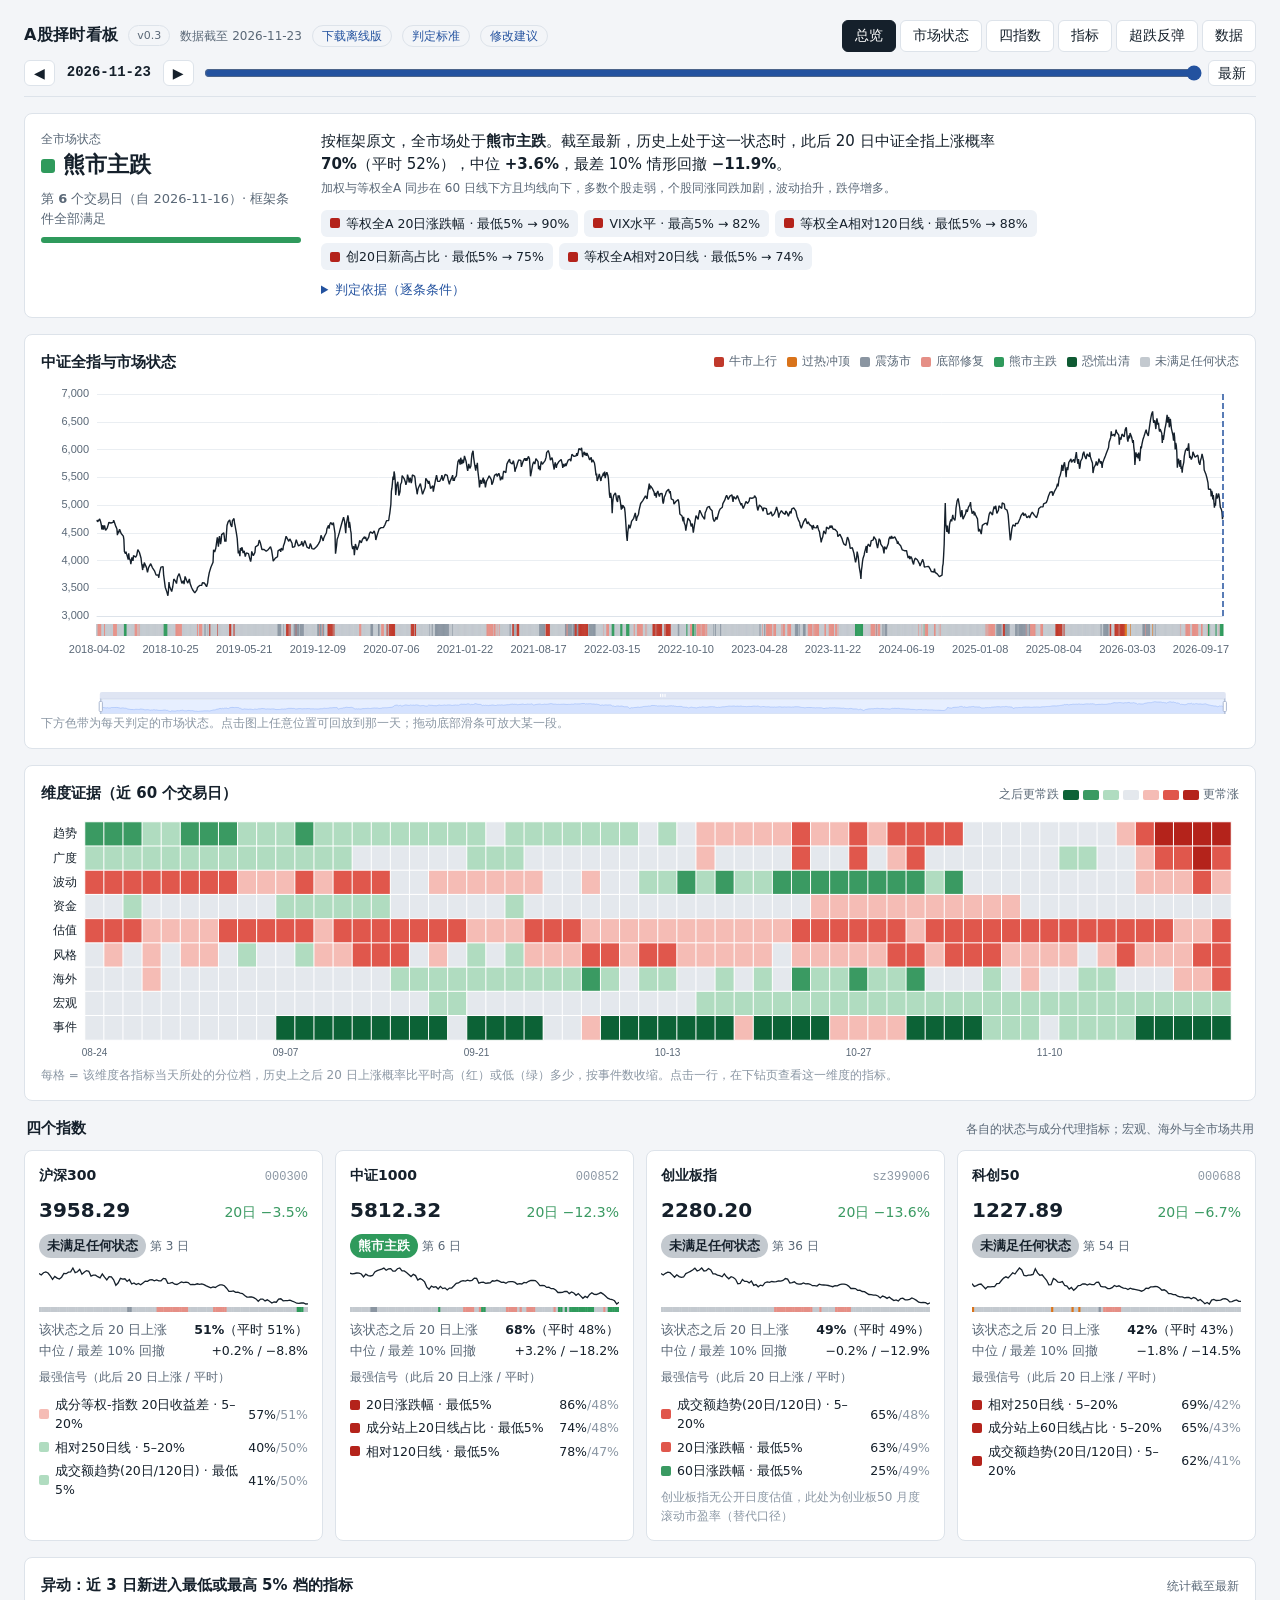
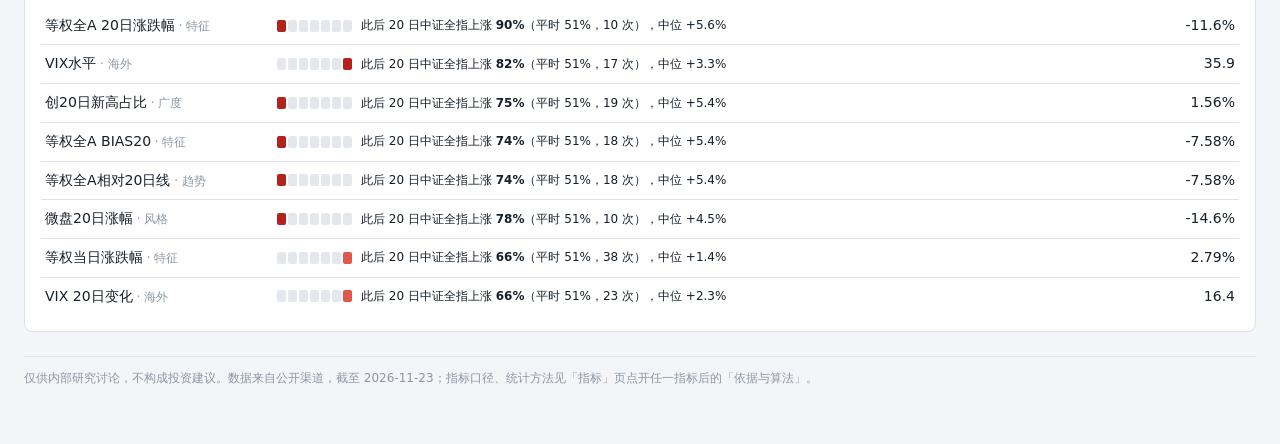
==== commit 6b1a6e6d: "加入《判定标准》《判定标准修改建议》两份文档，网页顶部加链接 Co-Authored-By: Claude Opus 5.5 <noreply@anthropic.com> Claude-Sessio" ====
--- a/index.html
+++ b/index.html
@@ -240,7 +240,7 @@
   <div class="rail-inner">
     <div class="rail-top">
       <span class="brand">A股择时看板</span><span class="tag-draft">v0.3</span>
-      <span class="muted small asof-txt">数据截至 2026-11-23</span><a id="dl-offline" class="dl-off" href="offline.html" download="A股择时看板_离线版_2026-11-23.html" title="单文件，下载后用浏览器直接打开，不需要联网">下载离线版</a>
+      <span class="muted small asof-txt">数据截至 2026-11-23</span><a id="dl-offline" class="dl-off" href="offline.html" download="A股择时看板_离线版_2026-11-23.html" title="单文件，下载后用浏览器直接打开，不需要联网">下载离线版</a><a class="dl-off dl-doc" href="docs/判定标准.html" target="_blank" rel="noopener" title="投资经理框架原文、计算口径、证据与待确认口径清单">判定标准</a><a class="dl-off dl-doc" href="docs/判定标准修改建议.html" target="_blank" rel="noopener" title="v1 规则与原文的对照，待投资经理决定">修改建议</a>
       <div class="tabs" role="tablist" id="tabs" hidden>
         <button role="tab" id="tab-overview" aria-selected="true" data-view="overview">总览</button>
         <button role="tab" id="tab-state" aria-selected="false" data-view="state">市场状态</button>
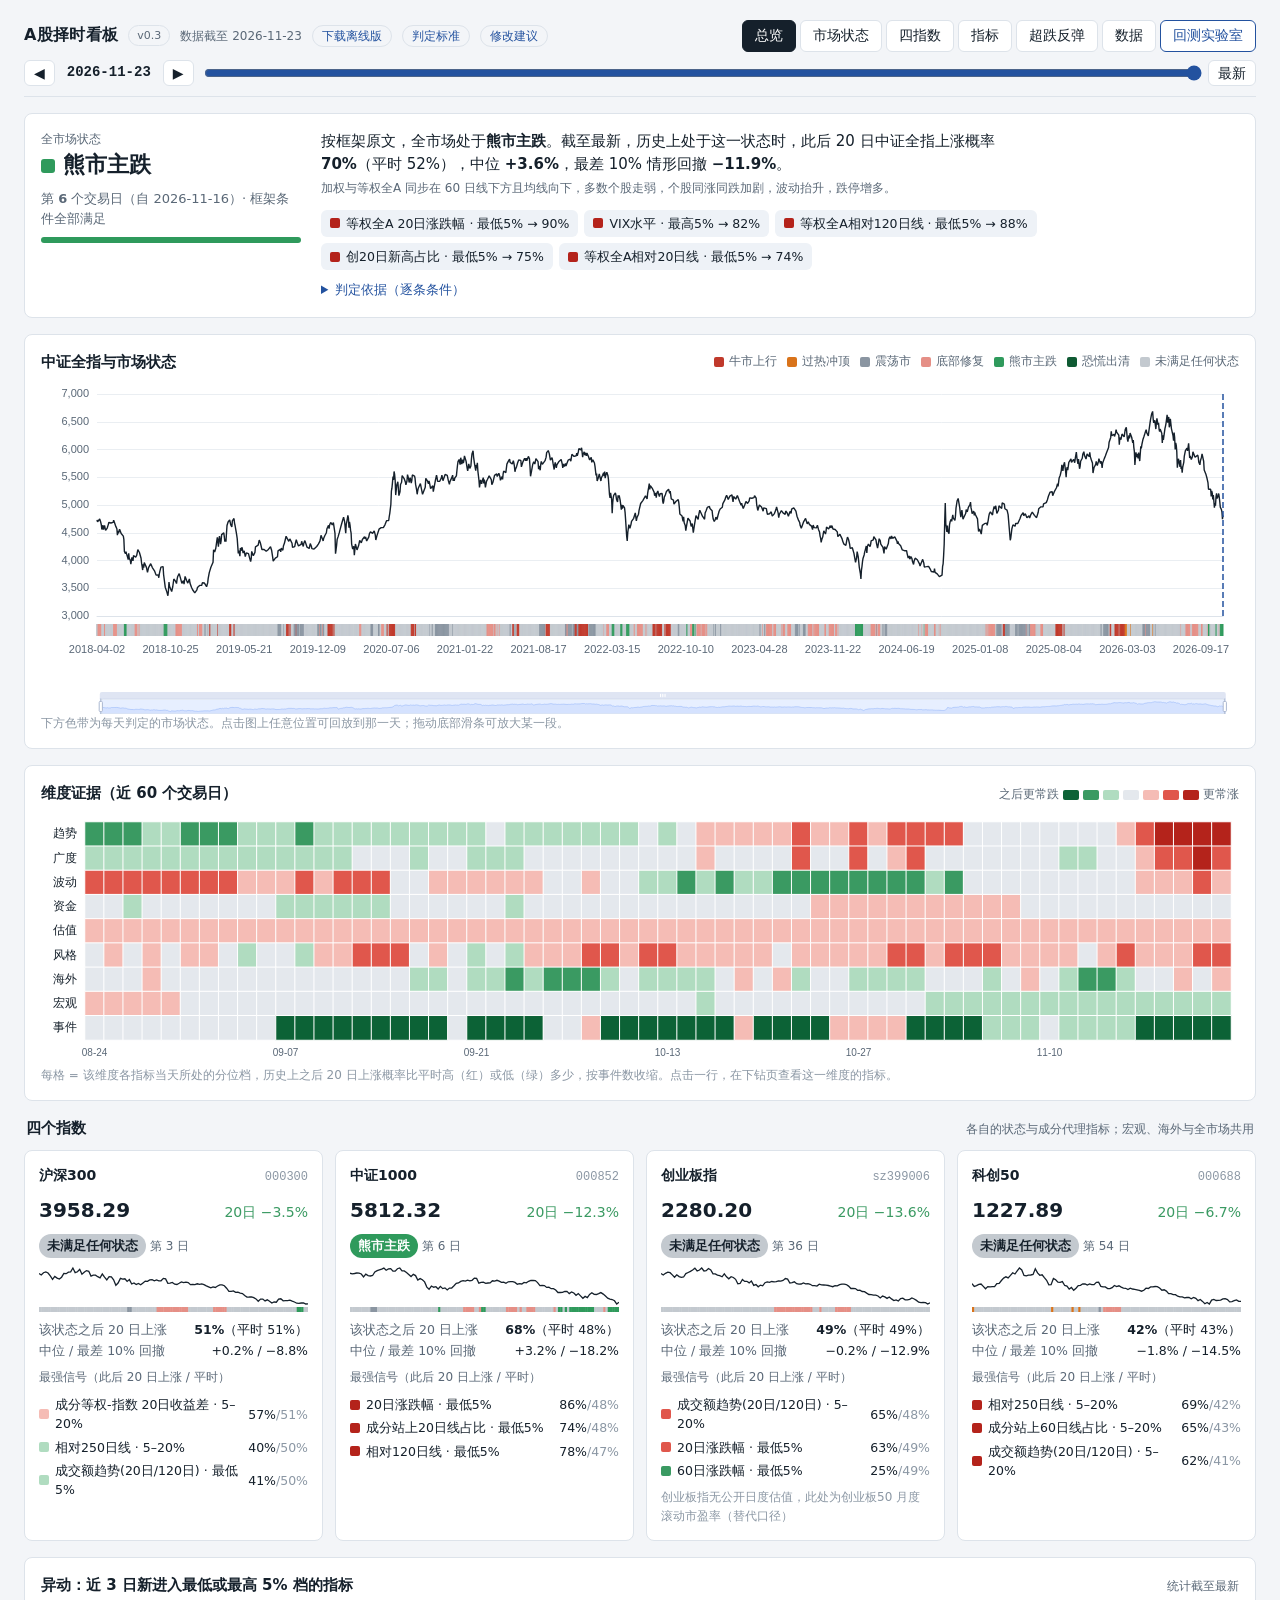
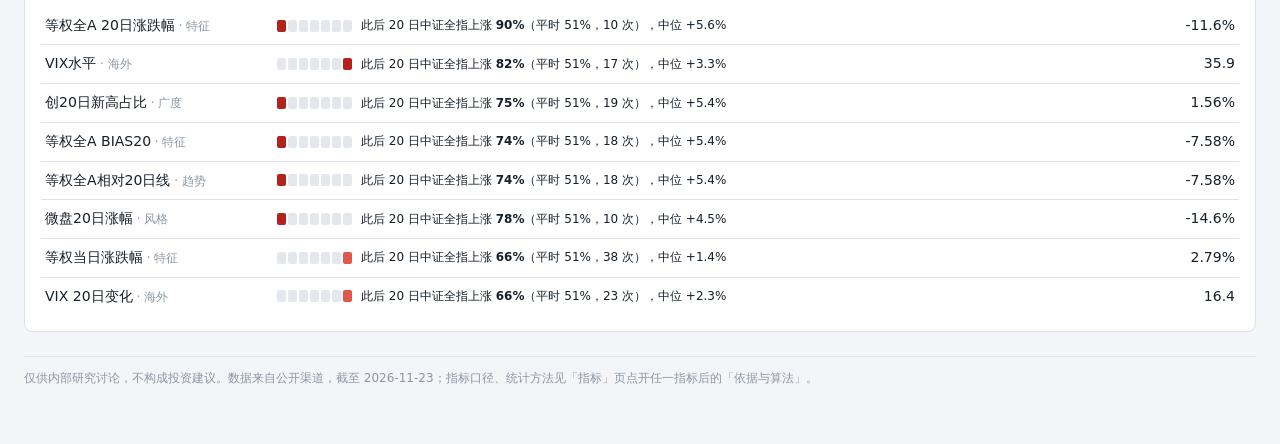
==== commit d5b7f1a1: "加入回测实验室（lab.html）：自选指标和标准做历史回测，在浏览器里计算 - 看板页签栏新增“回测实验室”：条件回测、状态体系（框架原文 / v1 模板可改）、方案对比 - 计算在浏览器里完成，数" ====
--- a/index.html
+++ b/index.html
@@ -60,6 +60,8 @@
 .tabs { display: flex; gap: 4px; margin-left: auto; flex-wrap: wrap }
 .tabs button { border: 1px solid var(--line); background: var(--panel); border-radius: 6px; padding: 4px 12px; cursor: pointer }
 .tabs button[aria-selected="true"] { background: var(--ink); color: var(--panel); border-color: var(--ink) }
+.tabs a.tab-lab { border: 1px solid var(--accent); color: var(--accent); background: var(--panel); border-radius: 6px; padding: 4px 12px; text-decoration: none; white-space: nowrap }
+.tabs a.tab-lab:hover { background: var(--hover) }
 .replay { display: grid; grid-template-columns: auto auto auto minmax(0, 1fr) auto; align-items: center; gap: 8px }
 .replay .btn { border: 1px solid var(--line); background: var(--panel); border-radius: 6px; padding: 3px 9px; cursor: pointer; line-height: 1.3 }
 .replay .btn:hover { background: var(--hover) }
@@ -72,6 +74,7 @@
   .brand { font-size: 15px }
   .tabs { margin-left: 0; width: 100%; overflow-x: auto; flex-wrap: nowrap }
   .tabs button { padding: 2px 9px; font-size: 12.5px; white-space: nowrap }
+  .tabs a.tab-lab { padding: 2px 9px; font-size: 12.5px }
   .replay { gap: 6px }
   .replay .btn { padding: 2px 7px }
   .date-label { min-width: 84px; font-size: 12.5px }
@@ -247,7 +250,7 @@
         <button role="tab" id="tab-indices" aria-selected="false" data-view="indices">四指数</button>
         <button role="tab" id="tab-inds" aria-selected="false" data-view="inds">指标</button>
         <button role="tab" id="tab-oversold" aria-selected="false" data-view="oversold">超跌反弹</button>
-        <button role="tab" id="tab-data" aria-selected="false" data-view="data">数据</button>
+        <button role="tab" id="tab-data" aria-selected="false" data-view="data">数据</button><a class="tab-lab" id="tab-lab" href="lab.html" title="自选指标和标准，回测历史上之后市场怎么走">回测实验室</a>
       </div>
     </div>
     <div class="replay" id="replay" hidden>
@@ -288,7 +291,7 @@
     <div class="panel">
       <div class="panel-head"><h2>维度证据（近 <span id="heatdays">60</span> 个交易日）</h2>
         <span class="ramp" id="ramp">之后更常跌 <i style="background:var(--dn3)"></i><i style="background:var(--dn2)"></i><i style="background:var(--dn1)"></i><i style="background:var(--flat)"></i><i style="background:var(--up1)"></i><i style="background:var(--up2)"></i><i style="background:var(--up3)"></i> 更常涨</span></div>
-      <div id="cheat" class="chart heat"><div class="svg-scroll"><div style="min-width:560px"><svg viewBox="0 0 1012 224" width="100%" role="img" aria-label="维度证据热力图" style="display:block;font-size:11px"><text x="42" y="19.0" text-anchor="end" style="fill:var(--ink)">趋势</text><rect x="48" y="4" width="15" height="21" style="fill:var(--dn2)"><title>2026-08-24 趋势：-4.1 个百分点</title></rect><rect x="64" y="4" width="15" height="21" style="fill:var(--dn2)"><title>2026-08-25 趋势：-3.8 个百分点</title></rect><rect x="80" y="4" width="15" height="21" style="fill:var(--dn2)"><title>2026-08-26 趋势：-3.5 个百分点</title></rect><rect x="96" y="4" width="15" height="21" style="fill:var(--dn1)"><title>2026-08-27 趋势：-2.4 个百分点</title></rect><rect x="112" y="4" width="15" height="21" style="fill:var(--dn1)"><title>2026-08-28 趋势：-2.3 个百分点</title></rect><rect x="128" y="4" width="15" height="21" style="fill:var(--dn2)"><title>2026-08-31 趋势：-3.2 个百分点</title></rect><rect x="144" y="4" width="15" height="21" style="fill:var(--dn2)"><title>2026-09-01 趋势：-3.0 个百分点</title></rect><rect x="160" y="4" width="15" height="21" style="fill:var(--dn2)"><title>2026-09-02 趋势：-3.0 个百分点</title></rect><rect x="176" y="4" width="15" height="21" style="fill:var(--dn1)"><title>2026-09-03 趋势：-2.5 个百分点</title></rect><rect x="192" y="4" width="15" height="21" style="fill:var(--dn1)"><title>2026-09-04 趋势：-2.7 个百分点</title></rect><rect x="208" y="4" width="15" height="21" style="fill:var(--dn1)"><title>2026-09-07 趋势：-2.5 个百分点</title></rect><rect x="224" y="4" width="15" height="21" style="fill:var(--dn2)"><title>2026-09-08 趋势：-3.1 个百分点</title></rect><rect x="240" y="4" width="15" height="21" style="fill:var(--dn1)"><title>2026-09-09 趋势：-2.2 个百分点</title></rect><rect x="256" y="4" width="15" height="21" style="fill:var(--dn1)"><title>2026-09-10 趋势：-1.1 个百分点</title></rect><rect x="272" y="4" width="15" height="21" style="fill:var(--dn1)"><title>2026-09-11 趋势：-1.3 个百分点</title></rect><rect x="288" y="4" width="15" height="21" style="fill:var(--dn1)"><title>2026-09-14 趋势：-1.4 个百分点</title></rect><rect x="304" y="4" width="15" height="21" style="fill:var(--dn1)"><title>2026-09-15 趋势：-1.5 个百分点</title></rect><rect x="320" y="4" width="15" height="21" style="fill:var(--dn1)"><title>2026-09-16 趋势：-2.4 个百分点</title></rect><rect x="336" y="4" width="15" height="21" style="fill:var(--dn1)"><title>2026-09-17 趋势：-2.0 个百分点</title></rect><rect x="352" y="4" width="15" height="21" style="fill:var(--dn1)"><title>2026-09-18 趋势：-1.5 个百分点</title></rect><rect x="368" y="4" width="15" height="21" style="fill:var(--dn1)"><title>2026-09-21 趋势：-1.2 个百分点</title></rect><rect x="384" y="4" width="15" height="21" style="fill:var(--flat)"><title>2026-09-22 趋势：-0.5 个百分点</title></rect><rect x="400" y="4" width="15" height="21" style="fill:var(--dn1)"><title>2026-09-23 趋势：-1.2 个百分点</title></rect><rect x="416" y="4" width="15" height="21" style="fill:var(--dn1)"><title>2026-09-24 趋势：-2.8 个百分点</title></rect><rect x="432" y="4" width="15" height="21" style="fill:var(--dn1)"><title>2026-09-28 趋势：-1.7 个百分点</title></rect><rect x="448" y="4" width="15" height="21" style="fill:var(--dn1)"><title>2026-09-29 趋势：-1.7 个百分点</title></rect><rect x="464" y="4" width="15" height="21" style="fill:var(--dn1)"><title>2026-09-30 趋势：-2.6 个百分点</title></rect><rect x="480" y="4" width="15" height="21" style="fill:var(--dn1)"><title>2026-10-08 趋势：-2.4 个百分点</title></rect><rect x="496" y="4" width="15" height="21" style="fill:var(--dn1)"><title>2026-10-09 趋势：-2.2 个百分点</title></rect><rect x="512" y="4" width="15" height="21" style="fill:var(--flat)"><title>2026-10-12 趋势：-0.4 个百分点</title></rect><rect x="528" y="4" width="15" height="21" style="fill:var(--dn1)"><title>2026-10-13 趋势：-1.2 个百分点</title></rect><rect x="544" y="4" width="15" height="21" style="fill:var(--flat)"><title>2026-10-14 趋势：-0.4 个百分点</title></rect><rect x="560" y="4" width="15" height="21" style="fill:var(--up1)"><title>2026-10-15 趋势：+1.9 个百分点</title></rect><rect x="576" y="4" width="15" height="21" style="fill:var(--up1)"><title>2026-10-16 趋势：+1.0 个百分点</title></rect><rect x="592" y="4" width="15" height="21" style="fill:var(--up1)"><title>2026-10-19 趋势：+1.6 个百分点</title></rect><rect x="608" y="4" width="15" height="21" style="fill:var(--up1)"><title>2026-10-20 趋势：+1.3 个百分点</title></rect><rect x="624" y="4" width="15" height="21" style="fill:var(--up1)"><title>2026-10-21 趋势：+1.1 个百分点</title></rect><rect x="640" y="4" width="15" height="21" style="fill:var(--up2)"><title>2026-10-22 趋势：+3.0 个百分点</title></rect><rect x="656" y="4" width="15" height="21" style="fill:var(--up1)"><title>2026-10-23 趋势：+2.6 个百分点</title></rect><rect x="672" y="4" width="15" height="21" style="fill:var(--up1)"><title>2026-10-26 趋势：+1.8 个百分点</title></rect><rect x="688" y="4" width="15" height="21" style="fill:var(--up2)"><title>2026-10-27 趋势：+4.2 个百分点</title></rect><rect x="704" y="4" width="15" height="21" style="fill:var(--up1)"><title>2026-10-28 趋势：+1.0 个百分点</title></rect><rect x="720" y="4" width="15" height="21" style="fill:var(--up2)"><title>2026-10-29 趋势：+5.6 个百分点</title></rect><rect x="736" y="4" width="15" height="21" style="fill:var(--up2)"><title>2026-10-30 趋势：+5.8 个百分点</title></rect><rect x="752" y="4" width="15" height="21" style="fill:var(--up2)"><title>2026-11-02 趋势：+4.8 个百分点</title></rect><rect x="768" y="4" width="15" height="21" style="fill:var(--up2)"><title>2026-11-03 趋势：+4.6 个百分点</title></rect><rect x="784" y="4" width="15" height="21" style="fill:var(--flat)"><title>2026-11-04 趋势：+0.8 个百分点</title></rect><rect x="800" y="4" width="15" height="21" style="fill:var(--flat)"><title>2026-11-05 趋势：-0.0 个百分点</title></rect><rect x="816" y="4" width="15" height="21" style="fill:var(--flat)"><title>2026-11-06 趋势：+0.6 个百分点</title></rect><rect x="832" y="4" width="15" height="21" style="fill:var(--flat)"><title>2026-11-09 趋势：+0.3 个百分点</title></rect><rect x="848" y="4" width="15" height="21" style="fill:var(--flat)"><title>2026-11-10 趋势：-0.1 个百分点</title></rect><rect x="864" y="4" width="15" height="21" style="fill:var(--flat)"><title>2026-11-11 趋势：-0.4 个百分点</title></rect><rect x="880" y="4" width="15" height="21" style="fill:var(--flat)"><title>2026-11-12 趋势：+0.6 个百分点</title></rect><rect x="896" y="4" width="15" height="21" style="fill:var(--flat)"><title>2026-11-13 趋势：+0.4 个百分点</title></rect><rect x="912" y="4" width="15" height="21" style="fill:var(--up1)"><title>2026-11-16 趋势：+1.6 个百分点</title></rect><rect x="928" y="4" width="15" height="21" style="fill:var(--up2)"><title>2026-11-17 趋势：+5.1 个百分点</title></rect><rect x="944" y="4" width="15" height="21" style="fill:var(--up3)"><title>2026-11-18 趋势：+6.1 个百分点</title></rect><rect x="960" y="4" width="15" height="21" style="fill:var(--up3)"><title>2026-11-19 趋势：+7.0 个百分点</title></rect><rect x="976" y="4" width="15" height="21" style="fill:var(--up3)"><title>2026-11-20 趋势：+7.8 个百分点</title></rect><rect x="992" y="4" width="15" height="21" style="fill:var(--up3)"><title>2026-11-23 趋势：+6.8 个百分点</title></rect><text x="42" y="41.0" text-anchor="end" style="fill:var(--ink)">广度</text><rect x="48" y="26" width="15" height="21" style="fill:var(--dn1)"><title>2026-08-24 广度：-1.5 个百分点</title></rect><rect x="64" y="26" width="15" height="21" style="fill:var(--dn1)"><title>2026-08-25 广度：-2.0 个百分点</title></rect><rect x="80" y="26" width="15" height="21" style="fill:var(--dn1)"><title>2026-08-26 广度：-1.6 个百分点</title></rect><rect x="96" y="26" width="15" height="21" style="fill:var(--dn1)"><title>2026-08-27 广度：-1.4 个百分点</title></rect><rect x="112" y="26" width="15" height="21" style="fill:var(--dn1)"><title>2026-08-28 广度：-2.2 个百分点</title></rect><rect x="128" y="26" width="15" height="21" style="fill:var(--dn1)"><title>2026-08-31 广度：-2.2 个百分点</title></rect><rect x="144" y="26" width="15" height="21" style="fill:var(--dn1)"><title>2026-09-01 广度：-2.7 个百分点</title></rect><rect x="160" y="26" width="15" height="21" style="fill:var(--dn1)"><title>2026-09-02 广度：-2.2 个百分点</title></rect><rect x="176" y="26" width="15" height="21" style="fill:var(--dn1)"><title>2026-09-03 广度：-2.2 个百分点</title></rect><rect x="192" y="26" width="15" height="21" style="fill:var(--dn1)"><title>2026-09-04 广度：-1.8 个百分点</title></rect><rect x="208" y="26" width="15" height="21" style="fill:var(--dn1)"><title>2026-09-07 广度：-2.2 个百分点</title></rect><rect x="224" y="26" width="15" height="21" style="fill:var(--dn1)"><title>2026-09-08 广度：-2.8 个百分点</title></rect><rect x="240" y="26" width="15" height="21" style="fill:var(--dn1)"><title>2026-09-09 广度：-2.0 个百分点</title></rect><rect x="256" y="26" width="15" height="21" style="fill:var(--dn1)"><title>2026-09-10 广度：-1.1 个百分点</title></rect><rect x="272" y="26" width="15" height="21" style="fill:var(--flat)"><title>2026-09-11 广度：-0.3 个百分点</title></rect><rect x="288" y="26" width="15" height="21" style="fill:var(--flat)"><title>2026-09-14 广度：-0.8 个百分点</title></rect><rect x="304" y="26" width="15" height="21" style="fill:var(--flat)"><title>2026-09-15 广度：-0.0 个百分点</title></rect><rect x="320" y="26" width="15" height="21" style="fill:var(--flat)"><title>2026-09-16 广度：-0.8 个百分点</title></rect><rect x="336" y="26" width="15" height="21" style="fill:var(--flat)"><title>2026-09-17 广度：-0.7 个百分点</title></rect><rect x="352" y="26" width="15" height="21" style="fill:var(--flat)"><title>2026-09-18 广度：-0.9 个百分点</title></rect><rect x="368" y="26" width="15" height="21" style="fill:var(--dn1)"><title>2026-09-21 广度：-1.1 个百分点</title></rect><rect x="384" y="26" width="15" height="21" style="fill:var(--dn1)"><title>2026-09-22 广度：-1.3 个百分点</title></rect><rect x="400" y="26" width="15" height="21" style="fill:var(--dn1)"><title>2026-09-23 广度：-1.5 个百分点</title></rect><rect x="416" y="26" width="15" height="21" style="fill:var(--flat)"><title>2026-09-24 广度：-0.5 个百分点</title></rect><rect x="432" y="26" width="15" height="21" style="fill:var(--flat)"><title>2026-09-28 广度：+0.3 个百分点</title></rect><rect x="448" y="26" width="15" height="21" style="fill:var(--flat)"><title>2026-09-29 广度：-0.1 个百分点</title></rect><rect x="464" y="26" width="15" height="21" style="fill:var(--flat)"><title>2026-09-30 广度：+0.2 个百分点</title></rect><rect x="480" y="26" width="15" height="21" style="fill:var(--flat)"><title>2026-10-08 广度：+0.1 个百分点</title></rect><rect x="496" y="26" width="15" height="21" style="fill:var(--flat)"><title>2026-10-09 广度：+0.1 个百分点</title></rect><rect x="512" y="26" width="15" height="21" style="fill:var(--flat)"><title>2026-10-12 广度：-0.1 个百分点</title></rect><rect x="528" y="26" width="15" height="21" style="fill:var(--flat)"><title>2026-10-13 广度：+0.1 个百分点</title></rect><rect x="544" y="26" width="15" height="21" style="fill:var(--flat)"><title>2026-10-14 广度：+0.3 个百分点</title></rect><rect x="560" y="26" width="15" height="21" style="fill:var(--up1)"><title>2026-10-15 广度：+1.7 个百分点</title></rect><rect x="576" y="26" width="15" height="21" style="fill:var(--flat)"><title>2026-10-16 广度：+0.8 个百分点</title></rect><rect x="592" y="26" width="15" height="21" style="fill:var(--flat)"><title>2026-10-19 广度：+0.0 个百分点</title></rect><rect x="608" y="26" width="15" height="21" style="fill:var(--flat)"><title>2026-10-20 广度：-0.5 个百分点</title></rect><rect x="624" y="26" width="15" height="21" style="fill:var(--flat)"><title>2026-10-21 广度：-0.5 个百分点</title></rect><rect x="640" y="26" width="15" height="21" style="fill:var(--up2)"><title>2026-10-22 广度：+3.6 个百分点</title></rect><rect x="656" y="26" width="15" height="21" style="fill:var(--flat)"><title>2026-10-23 广度：+0.2 个百分点</title></rect><rect x="672" y="26" width="15" height="21" style="fill:var(--flat)"><title>2026-10-26 广度：+0.1 个百分点</title></rect><rect x="688" y="26" width="15" height="21" style="fill:var(--up2)"><title>2026-10-27 广度：+3.8 个百分点</title></rect><rect x="704" y="26" width="15" height="21" style="fill:var(--flat)"><title>2026-10-28 广度：-0.2 个百分点</title></rect><rect x="720" y="26" width="15" height="21" style="fill:var(--up1)"><title>2026-10-29 广度：+2.7 个百分点</title></rect><rect x="736" y="26" width="15" height="21" style="fill:var(--up2)"><title>2026-10-30 广度：+4.1 个百分点</title></rect><rect x="752" y="26" width="15" height="21" style="fill:var(--flat)"><title>2026-11-02 广度：-0.2 个百分点</title></rect><rect x="768" y="26" width="15" height="21" style="fill:var(--flat)"><title>2026-11-03 广度：+0.6 个百分点</title></rect><rect x="784" y="26" width="15" height="21" style="fill:var(--flat)"><title>2026-11-04 广度：-0.4 个百分点</title></rect><rect x="800" y="26" width="15" height="21" style="fill:var(--flat)"><title>2026-11-05 广度：+0.7 个百分点</title></rect><rect x="816" y="26" width="15" height="21" style="fill:var(--flat)"><title>2026-11-06 广度：-0.3 个百分点</title></rect><rect x="832" y="26" width="15" height="21" style="fill:var(--flat)"><title>2026-11-09 广度：-0.1 个百分点</title></rect><rect x="848" y="26" width="15" height="21" style="fill:var(--flat)"><title>2026-11-10 广度：-0.4 个百分点</title></rect><rect x="864" y="26" width="15" height="21" style="fill:var(--dn1)"><title>2026-11-11 广度：-1.2 个百分点</title></rect><rect x="880" y="26" width="15" height="21" style="fill:var(--dn1)"><title>2026-11-12 广度：-1.2 个百分点</title></rect><rect x="896" y="26" width="15" height="21" style="fill:var(--flat)"><title>2026-11-13 广度：-0.8 个百分点</title></rect><rect x="912" y="26" width="15" height="21" style="fill:var(--flat)"><title>2026-11-16 广度：+0.2 个百分点</title></rect><rect x="928" y="26" width="15" height="21" style="fill:var(--up1)"><title>2026-11-17 广度：+1.1 个百分点</title></rect><rect x="944" y="26" width="15" height="21" style="fill:var(--up2)"><title>2026-11-18 广度：+3.4 个百分点</title></rect><rect x="960" y="26" width="15" height="21" style="fill:var(--up2)"><title>2026-11-19 广度：+4.3 个百分点</title></rect><rect x="976" y="26" width="15" height="21" style="fill:var(--up3)"><title>2026-11-20 广度：+6.0 个百分点</title></rect><rect x="992" y="26" width="15" height="21" style="fill:var(--up2)"><title>2026-11-23 广度：+3.9 个百分点</title></rect><text x="42" y="63.0" text-anchor="end" style="fill:var(--ink)">波动</text><rect x="48" y="48" width="15" height="21" style="fill:var(--up2)"><title>2026-08-24 波动：+4.9 个百分点</title></rect><rect x="64" y="48" width="15" height="21" style="fill:var(--up2)"><title>2026-08-25 波动：+4.9 个百分点</title></rect><rect x="80" y="48" width="15" height="21" style="fill:var(--up2)"><title>2026-08-26 波动：+4.8 个百分点</title></rect><rect x="96" y="48" width="15" height="21" style="fill:var(--up2)"><title>2026-08-27 波动：+5.1 个百分点</title></rect><rect x="112" y="48" width="15" height="21" style="fill:var(--up2)"><title>2026-08-28 波动：+4.1 个百分点</title></rect><rect x="128" y="48" width="15" height="21" style="fill:var(--up2)"><title>2026-08-31 波动：+5.3 个百分点</title></rect><rect x="144" y="48" width="15" height="21" style="fill:var(--up2)"><title>2026-09-01 波动：+3.4 个百分点</title></rect><rect x="160" y="48" width="15" height="21" style="fill:var(--up2)"><title>2026-09-02 波动：+3.2 个百分点</title></rect><rect x="176" y="48" width="15" height="21" style="fill:var(--up1)"><title>2026-09-03 波动：+2.8 个百分点</title></rect><rect x="192" y="48" width="15" height="21" style="fill:var(--up1)"><title>2026-09-04 波动：+2.8 个百分点</title></rect><rect x="208" y="48" width="15" height="21" style="fill:var(--up1)"><title>2026-09-07 波动：+2.8 个百分点</title></rect><rect x="224" y="48" width="15" height="21" style="fill:var(--up2)"><title>2026-09-08 波动：+3.2 个百分点</title></rect><rect x="240" y="48" width="15" height="21" style="fill:var(--up1)"><title>2026-09-09 波动：+2.7 个百分点</title></rect><rect x="256" y="48" width="15" height="21" style="fill:var(--up2)"><title>2026-09-10 波动：+3.5 个百分点</title></rect><rect x="272" y="48" width="15" height="21" style="fill:var(--up2)"><title>2026-09-11 波动：+3.2 个百分点</title></rect><rect x="288" y="48" width="15" height="21" style="fill:var(--up2)"><title>2026-09-14 波动：+3.8 个百分点</title></rect><rect x="304" y="48" width="15" height="21" style="fill:var(--flat)"><title>2026-09-15 波动：+0.3 个百分点</title></rect><rect x="320" y="48" width="15" height="21" style="fill:var(--flat)"><title>2026-09-16 波动：+1.0 个百分点</title></rect><rect x="336" y="48" width="15" height="21" style="fill:var(--up1)"><title>2026-09-17 波动：+1.8 个百分点</title></rect><rect x="352" y="48" width="15" height="21" style="fill:var(--up1)"><title>2026-09-18 波动：+1.8 个百分点</title></rect><rect x="368" y="48" width="15" height="21" style="fill:var(--up1)"><title>2026-09-21 波动：+1.8 个百分点</title></rect><rect x="384" y="48" width="15" height="21" style="fill:var(--up1)"><title>2026-09-22 波动：+1.8 个百分点</title></rect><rect x="400" y="48" width="15" height="21" style="fill:var(--up1)"><title>2026-09-23 波动：+1.8 个百分点</title></rect><rect x="416" y="48" width="15" height="21" style="fill:var(--up1)"><title>2026-09-24 波动：+1.8 个百分点</title></rect><rect x="432" y="48" width="15" height="21" style="fill:var(--flat)"><title>2026-09-28 波动：+0.6 个百分点</title></rect><rect x="448" y="48" width="15" height="21" style="fill:var(--flat)"><title>2026-09-29 波动：+0.6 个百分点</title></rect><rect x="464" y="48" width="15" height="21" style="fill:var(--up1)"><title>2026-09-30 波动：+1.8 个百分点</title></rect><rect x="480" y="48" width="15" height="21" style="fill:var(--flat)"><title>2026-10-08 波动：+0.3 个百分点</title></rect><rect x="496" y="48" width="15" height="21" style="fill:var(--flat)"><title>2026-10-09 波动：-0.8 个百分点</title></rect><rect x="512" y="48" width="15" height="21" style="fill:var(--dn1)"><title>2026-10-12 波动：-2.4 个百分点</title></rect><rect x="528" y="48" width="15" height="21" style="fill:var(--dn1)"><title>2026-10-13 波动：-2.1 个百分点</title></rect><rect x="544" y="48" width="15" height="21" style="fill:var(--dn2)"><title>2026-10-14 波动：-3.3 个百分点</title></rect><rect x="560" y="48" width="15" height="21" style="fill:var(--dn1)"><title>2026-10-15 波动：-2.9 个百分点</title></rect><rect x="576" y="48" width="15" height="21" style="fill:var(--dn2)"><title>2026-10-16 波动：-4.1 个百分点</title></rect><rect x="592" y="48" width="15" height="21" style="fill:var(--dn1)"><title>2026-10-19 波动：-2.7 个百分点</title></rect><rect x="608" y="48" width="15" height="21" style="fill:var(--dn1)"><title>2026-10-20 波动：-2.7 个百分点</title></rect><rect x="624" y="48" width="15" height="21" style="fill:var(--dn2)"><title>2026-10-21 波动：-3.6 个百分点</title></rect><rect x="640" y="48" width="15" height="21" style="fill:var(--dn2)"><title>2026-10-22 波动：-4.1 个百分点</title></rect><rect x="656" y="48" width="15" height="21" style="fill:var(--dn2)"><title>2026-10-23 波动：-3.0 个百分点</title></rect><rect x="672" y="48" width="15" height="21" style="fill:var(--dn2)"><title>2026-10-26 波动：-3.0 个百分点</title></rect><rect x="688" y="48" width="15" height="21" style="fill:var(--dn2)"><title>2026-10-27 波动：-3.3 个百分点</title></rect><rect x="704" y="48" width="15" height="21" style="fill:var(--dn2)"><title>2026-10-28 波动：-3.0 个百分点</title></rect><rect x="720" y="48" width="15" height="21" style="fill:var(--dn2)"><title>2026-10-29 波动：-3.0 个百分点</title></rect><rect x="736" y="48" width="15" height="21" style="fill:var(--dn2)"><title>2026-10-30 波动：-3.6 个百分点</title></rect><rect x="752" y="48" width="15" height="21" style="fill:var(--dn1)"><title>2026-11-02 波动：-2.1 个百分点</title></rect><rect x="768" y="48" width="15" height="21" style="fill:var(--dn2)"><title>2026-11-03 波动：-3.6 个百分点</title></rect><rect x="784" y="48" width="15" height="21" style="fill:var(--flat)"><title>2026-11-04 波动：-0.8 个百分点</title></rect><rect x="800" y="48" width="15" height="21" style="fill:var(--flat)"><title>2026-11-05 波动：-0.5 个百分点</title></rect><rect x="816" y="48" width="15" height="21" style="fill:var(--flat)"><title>2026-11-06 波动：-0.5 个百分点</title></rect><rect x="832" y="48" width="15" height="21" style="fill:var(--flat)"><title>2026-11-09 波动：-0.5 个百分点</title></rect><rect x="848" y="48" width="15" height="21" style="fill:var(--flat)"><title>2026-11-10 波动：-0.5 个百分点</title></rect><rect x="864" y="48" width="15" height="21" style="fill:var(--flat)"><title>2026-11-11 波动：-0.5 个百分点</title></rect><rect x="880" y="48" width="15" height="21" style="fill:var(--flat)"><title>2026-11-12 波动：-0.5 个百分点</title></rect><rect x="896" y="48" width="15" height="21" style="fill:var(--flat)"><title>2026-11-13 波动：+0.9 个百分点</title></rect><rect x="912" y="48" width="15" height="21" style="fill:var(--flat)"><title>2026-11-16 波动：+0.9 个百分点</title></rect><rect x="928" y="48" width="15" height="21" style="fill:var(--up1)"><title>2026-11-17 波动：+1.9 个百分点</title></rect><rect x="944" y="48" width="15" height="21" style="fill:var(--up1)"><title>2026-11-18 波动：+1.9 个百分点</title></rect><rect x="960" y="48" width="15" height="21" style="fill:var(--up1)"><title>2026-11-19 波动：+1.9 个百分点</title></rect><rect x="976" y="48" width="15" height="21" style="fill:var(--up2)"><title>2026-11-20 波动：+3.3 个百分点</title></rect><rect x="992" y="48" width="15" height="21" style="fill:var(--up1)"><title>2026-11-23 波动：+2.5 个百分点</title></rect><text x="42" y="85.0" text-anchor="end" style="fill:var(--ink)">资金</text><rect x="48" y="70" width="15" height="21" style="fill:var(--flat)"><title>2026-08-24 资金：-0.5 个百分点</title></rect><rect x="64" y="70" width="15" height="21" style="fill:var(--flat)"><title>2026-08-25 资金：+0.2 个百分点</title></rect><rect x="80" y="70" width="15" height="21" style="fill:var(--dn1)"><title>2026-08-26 资金：-1.3 个百分点</title></rect><rect x="96" y="70" width="15" height="21" style="fill:var(--flat)"><title>2026-08-27 资金：-0.5 个百分点</title></rect><rect x="112" y="70" width="15" height="21" style="fill:var(--flat)"><title>2026-08-28 资金：-0.5 个百分点</title></rect><rect x="128" y="70" width="15" height="21" style="fill:var(--flat)"><title>2026-08-31 资金：-0.5 个百分点</title></rect><rect x="144" y="70" width="15" height="21" style="fill:var(--flat)"><title>2026-09-01 资金：-0.5 个百分点</title></rect><rect x="160" y="70" width="15" height="21" style="fill:var(--flat)"><title>2026-09-02 资金：-0.9 个百分点</title></rect><rect x="176" y="70" width="15" height="21" style="fill:var(--flat)"><title>2026-09-03 资金：-0.9 个百分点</title></rect><rect x="192" y="70" width="15" height="21" style="fill:var(--flat)"><title>2026-09-04 资金：-0.9 个百分点</title></rect><rect x="208" y="70" width="15" height="21" style="fill:var(--dn1)"><title>2026-09-07 资金：-1.1 个百分点</title></rect><rect x="224" y="70" width="15" height="21" style="fill:var(--dn1)"><title>2026-09-08 资金：-1.1 个百分点</title></rect><rect x="240" y="70" width="15" height="21" style="fill:var(--dn1)"><title>2026-09-09 资金：-1.1 个百分点</title></rect><rect x="256" y="70" width="15" height="21" style="fill:var(--dn1)"><title>2026-09-10 资金：-1.7 个百分点</title></rect><rect x="272" y="70" width="15" height="21" style="fill:var(--dn1)"><title>2026-09-11 资金：-1.7 个百分点</title></rect><rect x="288" y="70" width="15" height="21" style="fill:var(--dn1)"><title>2026-09-14 资金：-1.7 个百分点</title></rect><rect x="304" y="70" width="15" height="21" style="fill:var(--flat)"><title>2026-09-15 资金：-0.6 个百分点</title></rect><rect x="320" y="70" width="15" height="21" style="fill:var(--flat)"><title>2026-09-16 资金：-0.6 个百分点</title></rect><rect x="336" y="70" width="15" height="21" style="fill:var(--flat)"><title>2026-09-17 资金：-0.8 个百分点</title></rect><rect x="352" y="70" width="15" height="21" style="fill:var(--flat)"><title>2026-09-18 资金：-0.8 个百分点</title></rect><rect x="368" y="70" width="15" height="21" style="fill:var(--flat)"><title>2026-09-21 资金：-0.7 个百分点</title></rect><rect x="384" y="70" width="15" height="21" style="fill:var(--flat)"><title>2026-09-22 资金：-0.7 个百分点</title></rect><rect x="400" y="70" width="15" height="21" style="fill:var(--dn1)"><title>2026-09-23 资金：-1.1 个百分点</title></rect><rect x="416" y="70" width="15" height="21" style="fill:var(--flat)"><title>2026-09-24 资金：-0.7 个百分点</title></rect><rect x="432" y="70" width="15" height="21" style="fill:var(--flat)"><title>2026-09-28 资金：-0.2 个百分点</title></rect><rect x="448" y="70" width="15" height="21" style="fill:var(--flat)"><title>2026-09-29 资金：-0.7 个百分点</title></rect><rect x="464" y="70" width="15" height="21" style="fill:var(--flat)"><title>2026-09-30 资金：+0.1 个百分点</title></rect><rect x="480" y="70" width="15" height="21" style="fill:var(--flat)"><title>2026-10-08 资金：+0.4 个百分点</title></rect><rect x="496" y="70" width="15" height="21" style="fill:var(--flat)"><title>2026-10-09 资金：+0.1 个百分点</title></rect><rect x="512" y="70" width="15" height="21" style="fill:var(--flat)"><title>2026-10-12 资金：+0.1 个百分点</title></rect><rect x="528" y="70" width="15" height="21" style="fill:var(--flat)"><title>2026-10-13 资金：+0.1 个百分点</title></rect><rect x="544" y="70" width="15" height="21" style="fill:var(--flat)"><title>2026-10-14 资金：+0.1 个百分点</title></rect><rect x="560" y="70" width="15" height="21" style="fill:var(--flat)"><title>2026-10-15 资金：+0.1 个百分点</title></rect><rect x="576" y="70" width="15" height="21" style="fill:var(--flat)"><title>2026-10-16 资金：+0.8 个百分点</title></rect><rect x="592" y="70" width="15" height="21" style="fill:var(--flat)"><title>2026-10-19 资金：+0.8 个百分点</title></rect><rect x="608" y="70" width="15" height="21" style="fill:var(--flat)"><title>2026-10-20 资金：+0.5 个百分点</title></rect><rect x="624" y="70" width="15" height="21" style="fill:var(--flat)"><title>2026-10-21 资金：+0.5 个百分点</title></rect><rect x="640" y="70" width="15" height="21" style="fill:var(--flat)"><title>2026-10-22 资金：+0.5 个百分点</title></rect><rect x="656" y="70" width="15" height="21" style="fill:var(--up1)"><title>2026-10-23 资金：+1.1 个百分点</title></rect><rect x="672" y="70" width="15" height="21" style="fill:var(--up1)"><title>2026-10-26 资金：+1.1 个百分点</title></rect><rect x="688" y="70" width="15" height="21" style="fill:var(--up1)"><title>2026-10-27 资金：+1.1 个百分点</title></rect><rect x="704" y="70" width="15" height="21" style="fill:var(--up1)"><title>2026-10-28 资金：+2.1 个百分点</title></rect><rect x="720" y="70" width="15" height="21" style="fill:var(--up1)"><title>2026-10-29 资金：+1.8 个百分点</title></rect><rect x="736" y="70" width="15" height="21" style="fill:var(--up1)"><title>2026-10-30 资金：+1.8 个百分点</title></rect><rect x="752" y="70" width="15" height="21" style="fill:var(--up1)"><title>2026-11-02 资金：+1.6 个百分点</title></rect><rect x="768" y="70" width="15" height="21" style="fill:var(--up1)"><title>2026-11-03 资金：+1.1 个百分点</title></rect><rect x="784" y="70" width="15" height="21" style="fill:var(--up1)"><title>2026-11-04 资金：+1.1 个百分点</title></rect><rect x="800" y="70" width="15" height="21" style="fill:var(--up1)"><title>2026-11-05 资金：+1.1 个百分点</title></rect><rect x="816" y="70" width="15" height="21" style="fill:var(--up1)"><title>2026-11-06 资金：+1.1 个百分点</title></rect><rect x="832" y="70" width="15" height="21" style="fill:var(--flat)"><title>2026-11-09 资金：+0.5 个百分点</title></rect><rect x="848" y="70" width="15" height="21" style="fill:var(--flat)"><title>2026-11-10 资金：+0.2 个百分点</title></rect><rect x="864" y="70" width="15" height="21" style="fill:var(--flat)"><title>2026-11-11 资金：-0.3 个百分点</title></rect><rect x="880" y="70" width="15" height="21" style="fill:var(--flat)"><title>2026-11-12 资金：+0.5 个百分点</title></rect><rect x="896" y="70" width="15" height="21" style="fill:var(--flat)"><title>2026-11-13 资金：-0.7 个百分点</title></rect><rect x="912" y="70" width="15" height="21" style="fill:var(--flat)"><title>2026-11-16 资金：-0.7 个百分点</title></rect><rect x="928" y="70" width="15" height="21" style="fill:var(--flat)"><title>2026-11-17 资金：-0.1 个百分点</title></rect><rect x="944" y="70" width="15" height="21" style="fill:var(--flat)"><title>2026-11-18 资金：+0.0 个百分点</title></rect><rect x="960" y="70" width="15" height="21" style="fill:var(--flat)"><title>2026-11-19 资金：-0.3 个百分点</title></rect><rect x="976" y="70" width="15" height="21" style="fill:var(--flat)"><title>2026-11-20 资金：+0.0 个百分点</title></rect><rect x="992" y="70" width="15" height="21" style="fill:var(--flat)"><title>2026-11-23 资金：-0.3 个百分点</title></rect><text x="42" y="107.0" text-anchor="end" style="fill:var(--ink)">估值</text><rect x="48" y="92" width="15" height="21" style="fill:var(--up2)"><title>2026-08-24 估值：+3.0 个百分点</title></rect><rect x="64" y="92" width="15" height="21" style="fill:var(--up2)"><title>2026-08-25 估值：+3.0 个百分点</title></rect><rect x="80" y="92" width="15" height="21" style="fill:var(--up2)"><title>2026-08-26 估值：+3.1 个百分点</title></rect><rect x="96" y="92" width="15" height="21" style="fill:var(--up1)"><title>2026-08-27 估值：+1.5 个百分点</title></rect><rect x="112" y="92" width="15" height="21" style="fill:var(--up1)"><title>2026-08-28 估值：+1.5 个百分点</title></rect><rect x="128" y="92" width="15" height="21" style="fill:var(--up1)"><title>2026-08-31 估值：+1.5 个百分点</title></rect><rect x="144" y="92" width="15" height="21" style="fill:var(--up1)"><title>2026-09-01 估值：+1.5 个百分点</title></rect><rect x="160" y="92" width="15" height="21" style="fill:var(--up2)"><title>2026-09-02 估值：+3.0 个百分点</title></rect><rect x="176" y="92" width="15" height="21" style="fill:var(--up2)"><title>2026-09-03 估值：+3.0 个百分点</title></rect><rect x="192" y="92" width="15" height="21" style="fill:var(--up2)"><title>2026-09-04 估值：+3.0 个百分点</title></rect><rect x="208" y="92" width="15" height="21" style="fill:var(--up2)"><title>2026-09-07 估值：+3.1 个百分点</title></rect><rect x="224" y="92" width="15" height="21" style="fill:var(--up2)"><title>2026-09-08 估值：+3.1 个百分点</title></rect><rect x="240" y="92" width="15" height="21" style="fill:var(--up1)"><title>2026-09-09 估值：+1.5 个百分点</title></rect><rect x="256" y="92" width="15" height="21" style="fill:var(--up2)"><title>2026-09-10 估值：+3.0 个百分点</title></rect><rect x="272" y="92" width="15" height="21" style="fill:var(--up2)"><title>2026-09-11 估值：+3.0 个百分点</title></rect><rect x="288" y="92" width="15" height="21" style="fill:var(--up2)"><title>2026-09-14 估值：+3.0 个百分点</title></rect><rect x="304" y="92" width="15" height="21" style="fill:var(--up2)"><title>2026-09-15 估值：+3.0 个百分点</title></rect><rect x="320" y="92" width="15" height="21" style="fill:var(--up2)"><title>2026-09-16 估值：+3.0 个百分点</title></rect><rect x="336" y="92" width="15" height="21" style="fill:var(--up2)"><title>2026-09-17 估值：+3.0 个百分点</title></rect><rect x="352" y="92" width="15" height="21" style="fill:var(--up2)"><title>2026-09-18 估值：+3.0 个百分点</title></rect><rect x="368" y="92" width="15" height="21" style="fill:var(--up1)"><title>2026-09-21 估值：+1.5 个百分点</title></rect><rect x="384" y="92" width="15" height="21" style="fill:var(--up1)"><title>2026-09-22 估值：+1.5 个百分点</title></rect><rect x="400" y="92" width="15" height="21" style="fill:var(--up1)"><title>2026-09-23 估值：+1.5 个百分点</title></rect><rect x="416" y="92" width="15" height="21" style="fill:var(--up2)"><title>2026-09-24 估值：+3.0 个百分点</title></rect><rect x="432" y="92" width="15" height="21" style="fill:var(--up2)"><title>2026-09-28 估值：+3.0 个百分点</title></rect><rect x="448" y="92" width="15" height="21" style="fill:var(--up2)"><title>2026-09-29 估值：+3.0 个百分点</title></rect><rect x="464" y="92" width="15" height="21" style="fill:var(--up1)"><title>2026-09-30 估值：+2.7 个百分点</title></rect><rect x="480" y="92" width="15" height="21" style="fill:var(--up1)"><title>2026-10-08 估值：+2.7 个百分点</title></rect><rect x="496" y="92" width="15" height="21" style="fill:var(--up1)"><title>2026-10-09 估值：+2.7 个百分点</title></rect><rect x="512" y="92" width="15" height="21" style="fill:var(--up1)"><title>2026-10-12 估值：+2.0 个百分点</title></rect><rect x="528" y="92" width="15" height="21" style="fill:var(--up1)"><title>2026-10-13 估值：+2.0 个百分点</title></rect><rect x="544" y="92" width="15" height="21" style="fill:var(--up1)"><title>2026-10-14 估值：+2.0 个百分点</title></rect><rect x="560" y="92" width="15" height="21" style="fill:var(--up1)"><title>2026-10-15 估值：+2.0 个百分点</title></rect><rect x="576" y="92" width="15" height="21" style="fill:var(--up1)"><title>2026-10-16 估值：+2.0 个百分点</title></rect><rect x="592" y="92" width="15" height="21" style="fill:var(--up1)"><title>2026-10-19 估值：+2.0 个百分点</title></rect><rect x="608" y="92" width="15" height="21" style="fill:var(--up1)"><title>2026-10-20 估值：+2.0 个百分点</title></rect><rect x="624" y="92" width="15" height="21" style="fill:var(--up1)"><title>2026-10-21 估值：+2.0 个百分点</title></rect><rect x="640" y="92" width="15" height="21" style="fill:var(--up2)"><title>2026-10-22 估值：+3.0 个百分点</title></rect><rect x="656" y="92" width="15" height="21" style="fill:var(--up2)"><title>2026-10-23 估值：+3.0 个百分点</title></rect><rect x="672" y="92" width="15" height="21" style="fill:var(--up2)"><title>2026-10-26 估值：+3.0 个百分点</title></rect><rect x="688" y="92" width="15" height="21" style="fill:var(--up2)"><title>2026-10-27 估值：+3.0 个百分点</title></rect><rect x="704" y="92" width="15" height="21" style="fill:var(--up2)"><title>2026-10-28 估值：+3.0 个百分点</title></rect><rect x="720" y="92" width="15" height="21" style="fill:var(--up2)"><title>2026-10-29 估值：+3.0 个百分点</title></rect><rect x="736" y="92" width="15" height="21" style="fill:var(--up1)"><title>2026-10-30 估值：+2.3 个百分点</title></rect><rect x="752" y="92" width="15" height="21" style="fill:var(--up2)"><title>2026-11-02 估值：+3.1 个百分点</title></rect><rect x="768" y="92" width="15" height="21" style="fill:var(--up2)"><title>2026-11-03 估值：+3.1 个百分点</title></rect><rect x="784" y="92" width="15" height="21" style="fill:var(--up2)"><title>2026-11-04 估值：+3.1 个百分点</title></rect><rect x="800" y="92" width="15" height="21" style="fill:var(--up2)"><title>2026-11-05 估值：+3.1 个百分点</title></rect><rect x="816" y="92" width="15" height="21" style="fill:var(--up2)"><title>2026-11-06 估值：+3.1 个百分点</title></rect><rect x="832" y="92" width="15" height="21" style="fill:var(--up2)"><title>2026-11-09 估值：+3.1 个百分点</title></rect><rect x="848" y="92" width="15" height="21" style="fill:var(--up2)"><title>2026-11-10 估值：+3.1 个百分点</title></rect><rect x="864" y="92" width="15" height="21" style="fill:var(--up2)"><title>2026-11-11 估值：+3.1 个百分点</title></rect><rect x="880" y="92" width="15" height="21" style="fill:var(--up2)"><title>2026-11-12 估值：+3.1 个百分点</title></rect><rect x="896" y="92" width="15" height="21" style="fill:var(--up2)"><title>2026-11-13 估值：+3.1 个百分点</title></rect><rect x="912" y="92" width="15" height="21" style="fill:var(--up2)"><title>2026-11-16 估值：+3.1 个百分点</title></rect><rect x="928" y="92" width="15" height="21" style="fill:var(--up2)"><title>2026-11-17 估值：+3.1 个百分点</title></rect><rect x="944" y="92" width="15" height="21" style="fill:var(--up2)"><title>2026-11-18 估值：+3.1 个百分点</title></rect><rect x="960" y="92" width="15" height="21" style="fill:var(--up1)"><title>2026-11-19 估值：+2.3 个百分点</title></rect><rect x="976" y="92" width="15" height="21" style="fill:var(--up1)"><title>2026-11-20 估值：+2.3 个百分点</title></rect><rect x="992" y="92" width="15" height="21" style="fill:var(--up2)"><title>2026-11-23 估值：+3.0 个百分点</title></rect><text x="42" y="129.0" text-anchor="end" style="fill:var(--ink)">风格</text><rect x="48" y="114" width="15" height="21" style="fill:var(--flat)"><title>2026-08-24 风格：+0.3 个百分点</title></rect><rect x="64" y="114" width="15" height="21" style="fill:var(--up1)"><title>2026-08-25 风格：+1.1 个百分点</title></rect><rect x="80" y="114" width="15" height="21" style="fill:var(--flat)"><title>2026-08-26 风格：+1.0 个百分点</title></rect><rect x="96" y="114" width="15" height="21" style="fill:var(--up1)"><title>2026-08-27 风格：+2.4 个百分点</title></rect><rect x="112" y="114" width="15" height="21" style="fill:var(--flat)"><title>2026-08-28 风格：+1.0 个百分点</title></rect><rect x="128" y="114" width="15" height="21" style="fill:var(--up1)"><title>2026-08-31 风格：+2.5 个百分点</title></rect><rect x="144" y="114" width="15" height="21" style="fill:var(--up1)"><title>2026-09-01 风格：+2.5 个百分点</title></rect><rect x="160" y="114" width="15" height="21" style="fill:var(--flat)"><title>2026-09-02 风格：+0.1 个百分点</title></rect><rect x="176" y="114" width="15" height="21" style="fill:var(--dn1)"><title>2026-09-03 风格：-1.2 个百分点</title></rect><rect x="192" y="114" width="15" height="21" style="fill:var(--flat)"><title>2026-09-04 风格：+1.0 个百分点</title></rect><rect x="208" y="114" width="15" height="21" style="fill:var(--flat)"><title>2026-09-07 风格：+1.0 个百分点</title></rect><rect x="224" y="114" width="15" height="21" style="fill:var(--dn1)"><title>2026-09-08 风格：-1.2 个百分点</title></rect><rect x="240" y="114" width="15" height="21" style="fill:var(--up1)"><title>2026-09-09 风格：+2.5 个百分点</title></rect><rect x="256" y="114" width="15" height="21" style="fill:var(--up1)"><title>2026-09-10 风格：+2.5 个百分点</title></rect><rect x="272" y="114" width="15" height="21" style="fill:var(--up2)"><title>2026-09-11 风格：+3.1 个百分点</title></rect><rect x="288" y="114" width="15" height="21" style="fill:var(--up2)"><title>2026-09-14 风格：+3.1 个百分点</title></rect><rect x="304" y="114" width="15" height="21" style="fill:var(--up2)"><title>2026-09-15 风格：+4.4 个百分点</title></rect><rect x="320" y="114" width="15" height="21" style="fill:var(--flat)"><title>2026-09-16 风格：+0.3 个百分点</title></rect><rect x="336" y="114" width="15" height="21" style="fill:var(--up1)"><title>2026-09-17 风格：+2.5 个百分点</title></rect><rect x="352" y="114" width="15" height="21" style="fill:var(--flat)"><title>2026-09-18 风格：+0.3 个百分点</title></rect><rect x="368" y="114" width="15" height="21" style="fill:var(--dn1)"><title>2026-09-21 风格：-1.2 个百分点</title></rect><rect x="384" y="114" width="15" height="21" style="fill:var(--flat)"><title>2026-09-22 风格：+0.3 个百分点</title></rect><rect x="400" y="114" width="15" height="21" style="fill:var(--dn1)"><title>2026-09-23 风格：-1.2 个百分点</title></rect><rect x="416" y="114" width="15" height="21" style="fill:var(--up1)"><title>2026-09-24 风格：+2.5 个百分点</title></rect><rect x="432" y="114" width="15" height="21" style="fill:var(--up1)"><title>2026-09-28 风格：+2.5 个百分点</title></rect><rect x="448" y="114" width="15" height="21" style="fill:var(--up1)"><title>2026-09-29 风格：+2.5 个百分点</title></rect><rect x="464" y="114" width="15" height="21" style="fill:var(--up2)"><title>2026-09-30 风格：+3.7 个百分点</title></rect><rect x="480" y="114" width="15" height="21" style="fill:var(--up2)"><title>2026-10-08 风格：+3.7 个百分点</title></rect><rect x="496" y="114" width="15" height="21" style="fill:var(--up1)"><title>2026-10-09 风格：+2.5 个百分点</title></rect><rect x="512" y="114" width="15" height="21" style="fill:var(--up2)"><title>2026-10-12 风格：+3.7 个百分点</title></rect><rect x="528" y="114" width="15" height="21" style="fill:var(--up2)"><title>2026-10-13 风格：+3.7 个百分点</title></rect><rect x="544" y="114" width="15" height="21" style="fill:var(--up1)"><title>2026-10-14 风格：+2.9 个百分点</title></rect><rect x="560" y="114" width="15" height="21" style="fill:var(--up1)"><title>2026-10-15 风格：+2.7 个百分点</title></rect><rect x="576" y="114" width="15" height="21" style="fill:var(--up1)"><title>2026-10-16 风格：+2.9 个百分点</title></rect><rect x="592" y="114" width="15" height="21" style="fill:var(--up1)"><title>2026-10-19 风格：+2.9 个百分点</title></rect><rect x="608" y="114" width="15" height="21" style="fill:var(--up1)"><title>2026-10-20 风格：+2.9 个百分点</title></rect><rect x="624" y="114" width="15" height="21" style="fill:var(--flat)"><title>2026-10-21 风格：+1.0 个百分点</title></rect><rect x="640" y="114" width="15" height="21" style="fill:var(--up1)"><title>2026-10-22 风格：+2.9 个百分点</title></rect><rect x="656" y="114" width="15" height="21" style="fill:var(--up1)"><title>2026-10-23 风格：+2.9 个百分点</title></rect><rect x="672" y="114" width="15" height="21" style="fill:var(--up1)"><title>2026-10-26 风格：+2.9 个百分点</title></rect><rect x="688" y="114" width="15" height="21" style="fill:var(--up1)"><title>2026-10-27 风格：+2.7 个百分点</title></rect><rect x="704" y="114" width="15" height="21" style="fill:var(--up1)"><title>2026-10-28 风格：+2.7 个百分点</title></rect><rect x="720" y="114" width="15" height="21" style="fill:var(--up2)"><title>2026-10-29 风格：+5.7 个百分点</title></rect><rect x="736" y="114" width="15" height="21" style="fill:var(--up2)"><title>2026-10-30 风格：+4.4 个百分点</title></rect><rect x="752" y="114" width="15" height="21" style="fill:var(--up1)"><title>2026-11-02 风格：+1.5 个百分点</title></rect><rect x="768" y="114" width="15" height="21" style="fill:var(--up2)"><title>2026-11-03 风格：+4.4 个百分点</title></rect><rect x="784" y="114" width="15" height="21" style="fill:var(--up2)"><title>2026-11-04 风格：+3.5 个百分点</title></rect><rect x="800" y="114" width="15" height="21" style="fill:var(--up2)"><title>2026-11-05 风格：+3.5 个百分点</title></rect><rect x="816" y="114" width="15" height="21" style="fill:var(--up1)"><title>2026-11-06 风格：+1.5 个百分点</title></rect><rect x="832" y="114" width="15" height="21" style="fill:var(--up1)"><title>2026-11-09 风格：+2.7 个百分点</title></rect><rect x="848" y="114" width="15" height="21" style="fill:var(--up1)"><title>2026-11-10 风格：+2.7 个百分点</title></rect><rect x="864" y="114" width="15" height="21" style="fill:var(--up1)"><title>2026-11-11 风格：+2.9 个百分点</title></rect><rect x="880" y="114" width="15" height="21" style="fill:var(--flat)"><title>2026-11-12 风格：+1.0 个百分点</title></rect><rect x="896" y="114" width="15" height="21" style="fill:var(--up1)"><title>2026-11-13 风格：+1.7 个百分点</title></rect><rect x="912" y="114" width="15" height="21" style="fill:var(--up2)"><title>2026-11-16 风格：+3.2 个百分点</title></rect><rect x="928" y="114" width="15" height="21" style="fill:var(--up1)"><title>2026-11-17 风格：+3.0 个百分点</title></rect><rect x="944" y="114" width="15" height="21" style="fill:var(--up1)"><title>2026-11-18 风格：+3.0 个百分点</title></rect><rect x="960" y="114" width="15" height="21" style="fill:var(--up1)"><title>2026-11-19 风格：+3.0 个百分点</title></rect><rect x="976" y="114" width="15" height="21" style="fill:var(--up2)"><title>2026-11-20 风格：+5.9 个百分点</title></rect><rect x="992" y="114" width="15" height="21" style="fill:var(--up2)"><title>2026-11-23 风格：+4.5 个百分点</title></rect><text x="42" y="151.0" text-anchor="end" style="fill:var(--ink)">海外</text><rect x="48" y="136" width="15" height="21" style="fill:var(--flat)"><title>2026-08-24 海外：-0.4 个百分点</title></rect><rect x="64" y="136" width="15" height="21" style="fill:var(--flat)"><title>2026-08-25 海外：-0.9 个百分点</title></rect><rect x="80" y="136" width="15" height="21" style="fill:var(--flat)"><title>2026-08-26 海外：+0.0 个百分点</title></rect><rect x="96" y="136" width="15" height="21" style="fill:var(--up1)"><title>2026-08-27 海外：+1.0 个百分点</title></rect><rect x="112" y="136" width="15" height="21" style="fill:var(--flat)"><title>2026-08-28 海外：-0.6 个百分点</title></rect><rect x="128" y="136" width="15" height="21" style="fill:var(--flat)"><title>2026-08-31 海外：-0.6 个百分点</title></rect><rect x="144" y="136" width="15" height="21" style="fill:var(--flat)"><title>2026-09-01 海外：-0.2 个百分点</title></rect><rect x="160" y="136" width="15" height="21" style="fill:var(--flat)"><title>2026-09-02 海外：-0.4 个百分点</title></rect><rect x="176" y="136" width="15" height="21" style="fill:var(--flat)"><title>2026-09-03 海外：-0.4 个百分点</title></rect><rect x="192" y="136" width="15" height="21" style="fill:var(--flat)"><title>2026-09-04 海外：-0.7 个百分点</title></rect><rect x="208" y="136" width="15" height="21" style="fill:var(--flat)"><title>2026-09-07 海外：-0.8 个百分点</title></rect><rect x="224" y="136" width="15" height="21" style="fill:var(--flat)"><title>2026-09-08 海外：-0.6 个百分点</title></rect><rect x="240" y="136" width="15" height="21" style="fill:var(--flat)"><title>2026-09-09 海外：-0.4 个百分点</title></rect><rect x="256" y="136" width="15" height="21" style="fill:var(--flat)"><title>2026-09-10 海外：-0.8 个百分点</title></rect><rect x="272" y="136" width="15" height="21" style="fill:var(--flat)"><title>2026-09-11 海外：+0.1 个百分点</title></rect><rect x="288" y="136" width="15" height="21" style="fill:var(--flat)"><title>2026-09-14 海外：-0.6 个百分点</title></rect><rect x="304" y="136" width="15" height="21" style="fill:var(--dn1)"><title>2026-09-15 海外：-1.2 个百分点</title></rect><rect x="320" y="136" width="15" height="21" style="fill:var(--dn1)"><title>2026-09-16 海外：-1.1 个百分点</title></rect><rect x="336" y="136" width="15" height="21" style="fill:var(--dn1)"><title>2026-09-17 海外：-2.1 个百分点</title></rect><rect x="352" y="136" width="15" height="21" style="fill:var(--dn1)"><title>2026-09-18 海外：-1.1 个百分点</title></rect><rect x="368" y="136" width="15" height="21" style="fill:var(--dn1)"><title>2026-09-21 海外：-1.4 个百分点</title></rect><rect x="384" y="136" width="15" height="21" style="fill:var(--dn1)"><title>2026-09-22 海外：-1.7 个百分点</title></rect><rect x="400" y="136" width="15" height="21" style="fill:var(--dn1)"><title>2026-09-23 海外：-1.9 个百分点</title></rect><rect x="416" y="136" width="15" height="21" style="fill:var(--dn1)"><title>2026-09-24 海外：-1.4 个百分点</title></rect><rect x="432" y="136" width="15" height="21" style="fill:var(--dn1)"><title>2026-09-28 海外：-2.5 个百分点</title></rect><rect x="448" y="136" width="15" height="21" style="fill:var(--dn2)"><title>2026-09-29 海外：-3.0 个百分点</title></rect><rect x="464" y="136" width="15" height="21" style="fill:var(--dn2)"><title>2026-09-30 海外：-4.0 个百分点</title></rect><rect x="480" y="136" width="15" height="21" style="fill:var(--dn1)"><title>2026-10-08 海外：-1.6 个百分点</title></rect><rect x="496" y="136" width="15" height="21" style="fill:var(--flat)"><title>2026-10-09 海外：-1.0 个百分点</title></rect><rect x="512" y="136" width="15" height="21" style="fill:var(--dn1)"><title>2026-10-12 海外：-1.1 个百分点</title></rect><rect x="528" y="136" width="15" height="21" style="fill:var(--dn1)"><title>2026-10-13 海外：-1.1 个百分点</title></rect><rect x="544" y="136" width="15" height="21" style="fill:var(--dn1)"><title>2026-10-14 海外：-1.0 个百分点</title></rect><rect x="560" y="136" width="15" height="21" style="fill:var(--flat)"><title>2026-10-15 海外：-1.0 个百分点</title></rect><rect x="576" y="136" width="15" height="21" style="fill:var(--dn1)"><title>2026-10-16 海外：-1.0 个百分点</title></rect><rect x="592" y="136" width="15" height="21" style="fill:var(--flat)"><title>2026-10-19 海外：+0.6 个百分点</title></rect><rect x="608" y="136" width="15" height="21" style="fill:var(--dn1)"><title>2026-10-20 海外：-1.8 个百分点</title></rect><rect x="624" y="136" width="15" height="21" style="fill:var(--flat)"><title>2026-10-21 海外：+0.6 个百分点</title></rect><rect x="640" y="136" width="15" height="21" style="fill:var(--dn2)"><title>2026-10-22 海外：-3.0 个百分点</title></rect><rect x="656" y="136" width="15" height="21" style="fill:var(--dn1)"><title>2026-10-23 海外：-1.2 个百分点</title></rect><rect x="672" y="136" width="15" height="21" style="fill:var(--dn1)"><title>2026-10-26 海外：-1.8 个百分点</title></rect><rect x="688" y="136" width="15" height="21" style="fill:var(--dn2)"><title>2026-10-27 海外：-3.2 个百分点</title></rect><rect x="704" y="136" width="15" height="21" style="fill:var(--dn1)"><title>2026-10-28 海外：-2.3 个百分点</title></rect><rect x="720" y="136" width="15" height="21" style="fill:var(--dn1)"><title>2026-10-29 海外：-2.5 个百分点</title></rect><rect x="736" y="136" width="15" height="21" style="fill:var(--dn2)"><title>2026-10-30 海外：-3.6 个百分点</title></rect><rect x="752" y="136" width="15" height="21" style="fill:var(--flat)"><title>2026-11-02 海外：-0.1 个百分点</title></rect><rect x="768" y="136" width="15" height="21" style="fill:var(--flat)"><title>2026-11-03 海外：-0.7 个百分点</title></rect><rect x="784" y="136" width="15" height="21" style="fill:var(--flat)"><title>2026-11-04 海外：-0.7 个百分点</title></rect><rect x="800" y="136" width="15" height="21" style="fill:var(--dn1)"><title>2026-11-05 海外：-2.6 个百分点</title></rect><rect x="816" y="136" width="15" height="21" style="fill:var(--flat)"><title>2026-11-06 海外：+0.3 个百分点</title></rect><rect x="832" y="136" width="15" height="21" style="fill:var(--up1)"><title>2026-11-09 海外：+1.9 个百分点</title></rect><rect x="848" y="136" width="15" height="21" style="fill:var(--flat)"><title>2026-11-10 海外：-0.0 个百分点</title></rect><rect x="864" y="136" width="15" height="21" style="fill:var(--flat)"><title>2026-11-11 海外：-0.2 个百分点</title></rect><rect x="880" y="136" width="15" height="21" style="fill:var(--dn1)"><title>2026-11-12 海外：-2.7 个百分点</title></rect><rect x="896" y="136" width="15" height="21" style="fill:var(--dn1)"><title>2026-11-13 海外：-2.7 个百分点</title></rect><rect x="912" y="136" width="15" height="21" style="fill:var(--flat)"><title>2026-11-16 海外：-0.7 个百分点</title></rect><rect x="928" y="136" width="15" height="21" style="fill:var(--flat)"><title>2026-11-17 海外：+0.8 个百分点</title></rect><rect x="944" y="136" width="15" height="21" style="fill:var(--flat)"><title>2026-11-18 海外：+0.1 个百分点</title></rect><rect x="960" y="136" width="15" height="21" style="fill:var(--up1)"><title>2026-11-19 海外：+1.4 个百分点</title></rect><rect x="976" y="136" width="15" height="21" style="fill:var(--up1)"><title>2026-11-20 海外：+1.8 个百分点</title></rect><rect x="992" y="136" width="15" height="21" style="fill:var(--up2)"><title>2026-11-23 海外：+3.2 个百分点</title></rect><text x="42" y="173.0" text-anchor="end" style="fill:var(--ink)">宏观</text><rect x="48" y="158" width="15" height="21" style="fill:var(--flat)"><title>2026-08-24 宏观：+0.7 个百分点</title></rect><rect x="64" y="158" width="15" height="21" style="fill:var(--flat)"><title>2026-08-25 宏观：+0.7 个百分点</title></rect><rect x="80" y="158" width="15" height="21" style="fill:var(--flat)"><title>2026-08-26 宏观：+0.7 个百分点</title></rect><rect x="96" y="158" width="15" height="21" style="fill:var(--flat)"><title>2026-08-27 宏观：+0.7 个百分点</title></rect><rect x="112" y="158" width="15" height="21" style="fill:var(--flat)"><title>2026-08-28 宏观：+0.7 个百分点</title></rect><rect x="128" y="158" width="15" height="21" style="fill:var(--flat)"><title>2026-08-31 宏观：+0.7 个百分点</title></rect><rect x="144" y="158" width="15" height="21" style="fill:var(--flat)"><title>2026-09-01 宏观：+0.4 个百分点</title></rect><rect x="160" y="158" width="15" height="21" style="fill:var(--flat)"><title>2026-09-02 宏观：+0.4 个百分点</title></rect><rect x="176" y="158" width="15" height="21" style="fill:var(--flat)"><title>2026-09-03 宏观：+0.4 个百分点</title></rect><rect x="192" y="158" width="15" height="21" style="fill:var(--flat)"><title>2026-09-04 宏观：+0.4 个百分点</title></rect><rect x="208" y="158" width="15" height="21" style="fill:var(--flat)"><title>2026-09-07 宏观：+0.4 个百分点</title></rect><rect x="224" y="158" width="15" height="21" style="fill:var(--flat)"><title>2026-09-08 宏观：+0.4 个百分点</title></rect><rect x="240" y="158" width="15" height="21" style="fill:var(--flat)"><title>2026-09-09 宏观：+0.4 个百分点</title></rect><rect x="256" y="158" width="15" height="21" style="fill:var(--flat)"><title>2026-09-10 宏观：+0.4 个百分点</title></rect><rect x="272" y="158" width="15" height="21" style="fill:var(--flat)"><title>2026-09-11 宏观：+0.4 个百分点</title></rect><rect x="288" y="158" width="15" height="21" style="fill:var(--flat)"><title>2026-09-14 宏观：+0.4 个百分点</title></rect><rect x="304" y="158" width="15" height="21" style="fill:var(--flat)"><title>2026-09-15 宏观：+0.5 个百分点</title></rect><rect x="320" y="158" width="15" height="21" style="fill:var(--flat)"><title>2026-09-16 宏观：-0.2 个百分点</title></rect><rect x="336" y="158" width="15" height="21" style="fill:var(--dn1)"><title>2026-09-17 宏观：-1.1 个百分点</title></rect><rect x="352" y="158" width="15" height="21" style="fill:var(--dn1)"><title>2026-09-18 宏观：-1.1 个百分点</title></rect><rect x="368" y="158" width="15" height="21" style="fill:var(--flat)"><title>2026-09-21 宏观：-0.2 个百分点</title></rect><rect x="384" y="158" width="15" height="21" style="fill:var(--flat)"><title>2026-09-22 宏观：-0.2 个百分点</title></rect><rect x="400" y="158" width="15" height="21" style="fill:var(--flat)"><title>2026-09-23 宏观：-0.2 个百分点</title></rect><rect x="416" y="158" width="15" height="21" style="fill:var(--flat)"><title>2026-09-24 宏观：-0.2 个百分点</title></rect><rect x="432" y="158" width="15" height="21" style="fill:var(--flat)"><title>2026-09-28 宏观：-0.2 个百分点</title></rect><rect x="448" y="158" width="15" height="21" style="fill:var(--flat)"><title>2026-09-29 宏观：-0.2 个百分点</title></rect><rect x="464" y="158" width="15" height="21" style="fill:var(--flat)"><title>2026-09-30 宏观：-0.2 个百分点</title></rect><rect x="480" y="158" width="15" height="21" style="fill:var(--flat)"><title>2026-10-08 宏观：-0.2 个百分点</title></rect><rect x="496" y="158" width="15" height="21" style="fill:var(--flat)"><title>2026-10-09 宏观：-0.2 个百分点</title></rect><rect x="512" y="158" width="15" height="21" style="fill:var(--flat)"><title>2026-10-12 宏观：-0.2 个百分点</title></rect><rect x="528" y="158" width="15" height="21" style="fill:var(--flat)"><title>2026-10-13 宏观：-0.2 个百分点</title></rect><rect x="544" y="158" width="15" height="21" style="fill:var(--flat)"><title>2026-10-14 宏观：-0.2 个百分点</title></rect><rect x="560" y="158" width="15" height="21" style="fill:var(--dn1)"><title>2026-10-15 宏观：-1.7 个百分点</title></rect><rect x="576" y="158" width="15" height="21" style="fill:var(--dn1)"><title>2026-10-16 宏观：-1.1 个百分点</title></rect><rect x="592" y="158" width="15" height="21" style="fill:var(--dn1)"><title>2026-10-19 宏观：-1.1 个百分点</title></rect><rect x="608" y="158" width="15" height="21" style="fill:var(--dn1)"><title>2026-10-20 宏观：-1.1 个百分点</title></rect><rect x="624" y="158" width="15" height="21" style="fill:var(--dn1)"><title>2026-10-21 宏观：-1.1 个百分点</title></rect><rect x="640" y="158" width="15" height="21" style="fill:var(--dn1)"><title>2026-10-22 宏观：-1.1 个百分点</title></rect><rect x="656" y="158" width="15" height="21" style="fill:var(--dn1)"><title>2026-10-23 宏观：-1.1 个百分点</title></rect><rect x="672" y="158" width="15" height="21" style="fill:var(--dn1)"><title>2026-10-26 宏观：-1.1 个百分点</title></rect><rect x="688" y="158" width="15" height="21" style="fill:var(--dn1)"><title>2026-10-27 宏观：-1.1 个百分点</title></rect><rect x="704" y="158" width="15" height="21" style="fill:var(--dn1)"><title>2026-10-28 宏观：-1.1 个百分点</title></rect><rect x="720" y="158" width="15" height="21" style="fill:var(--dn1)"><title>2026-10-29 宏观：-1.1 个百分点</title></rect><rect x="736" y="158" width="15" height="21" style="fill:var(--dn1)"><title>2026-10-30 宏观：-1.1 个百分点</title></rect><rect x="752" y="158" width="15" height="21" style="fill:var(--dn1)"><title>2026-11-02 宏观：-1.5 个百分点</title></rect><rect x="768" y="158" width="15" height="21" style="fill:var(--dn1)"><title>2026-11-03 宏观：-1.5 个百分点</title></rect><rect x="784" y="158" width="15" height="21" style="fill:var(--dn1)"><title>2026-11-04 宏观：-1.5 个百分点</title></rect><rect x="800" y="158" width="15" height="21" style="fill:var(--dn1)"><title>2026-11-05 宏观：-1.5 个百分点</title></rect><rect x="816" y="158" width="15" height="21" style="fill:var(--dn1)"><title>2026-11-06 宏观：-1.5 个百分点</title></rect><rect x="832" y="158" width="15" height="21" style="fill:var(--dn1)"><title>2026-11-09 宏观：-1.5 个百分点</title></rect><rect x="848" y="158" width="15" height="21" style="fill:var(--dn1)"><title>2026-11-10 宏观：-1.5 个百分点</title></rect><rect x="864" y="158" width="15" height="21" style="fill:var(--dn1)"><title>2026-11-11 宏观：-1.5 个百分点</title></rect><rect x="880" y="158" width="15" height="21" style="fill:var(--dn1)"><title>2026-11-12 宏观：-1.5 个百分点</title></rect><rect x="896" y="158" width="15" height="21" style="fill:var(--dn1)"><title>2026-11-13 宏观：-1.5 个百分点</title></rect><rect x="912" y="158" width="15" height="21" style="fill:var(--dn1)"><title>2026-11-16 宏观：-1.5 个百分点</title></rect><rect x="928" y="158" width="15" height="21" style="fill:var(--dn1)"><title>2026-11-17 宏观：-1.5 个百分点</title></rect><rect x="944" y="158" width="15" height="21" style="fill:var(--dn1)"><title>2026-11-18 宏观：-1.5 个百分点</title></rect><rect x="960" y="158" width="15" height="21" style="fill:var(--dn1)"><title>2026-11-19 宏观：-1.5 个百分点</title></rect><rect x="976" y="158" width="15" height="21" style="fill:var(--dn1)"><title>2026-11-20 宏观：-1.5 个百分点</title></rect><rect x="992" y="158" width="15" height="21" style="fill:var(--dn1)"><title>2026-11-23 宏观：-1.6 个百分点</title></rect><text x="42" y="195.0" text-anchor="end" style="fill:var(--ink)">事件</text><rect x="48" y="180" width="15" height="21" style="fill:var(--flat)"><title>2026-08-24 事件：-0.6 个百分点</title></rect><rect x="64" y="180" width="15" height="21" style="fill:var(--flat)"><title>2026-08-25 事件：-0.6 个百分点</title></rect><rect x="80" y="180" width="15" height="21" style="fill:var(--flat)"><title>2026-08-26 事件：-0.6 个百分点</title></rect><rect x="96" y="180" width="15" height="21" style="fill:var(--flat)"><title>2026-08-27 事件：-0.6 个百分点</title></rect><rect x="112" y="180" width="15" height="21" style="fill:var(--flat)"><title>2026-08-28 事件：-0.6 个百分点</title></rect><rect x="128" y="180" width="15" height="21" style="fill:var(--flat)"><title>2026-08-31 事件：-0.6 个百分点</title></rect><rect x="144" y="180" width="15" height="21" style="fill:var(--flat)"><title>2026-09-01 事件：-0.6 个百分点</title></rect><rect x="160" y="180" width="15" height="21" style="fill:var(--flat)"><title>2026-09-02 事件：-0.6 个百分点</title></rect><rect x="176" y="180" width="15" height="21" style="fill:var(--flat)"><title>2026-09-03 事件：-0.6 个百分点</title></rect><rect x="192" y="180" width="15" height="21" style="fill:var(--flat)"><title>2026-09-04 事件：-0.6 个百分点</title></rect><rect x="208" y="180" width="15" height="21" style="fill:var(--dn3)"><title>2026-09-07 事件：-6.2 个百分点</title></rect><rect x="224" y="180" width="15" height="21" style="fill:var(--dn3)"><title>2026-09-08 事件：-6.2 个百分点</title></rect><rect x="240" y="180" width="15" height="21" style="fill:var(--dn3)"><title>2026-09-09 事件：-6.2 个百分点</title></rect><rect x="256" y="180" width="15" height="21" style="fill:var(--dn3)"><title>2026-09-10 事件：-6.2 个百分点</title></rect><rect x="272" y="180" width="15" height="21" style="fill:var(--dn3)"><title>2026-09-11 事件：-6.2 个百分点</title></rect><rect x="288" y="180" width="15" height="21" style="fill:var(--dn3)"><title>2026-09-14 事件：-6.2 个百分点</title></rect><rect x="304" y="180" width="15" height="21" style="fill:var(--dn3)"><title>2026-09-15 事件：-6.2 个百分点</title></rect><rect x="320" y="180" width="15" height="21" style="fill:var(--dn3)"><title>2026-09-16 事件：-6.2 个百分点</title></rect><rect x="336" y="180" width="15" height="21" style="fill:var(--dn3)"><title>2026-09-17 事件：-6.2 个百分点</title></rect><rect x="352" y="180" width="15" height="21" style="fill:var(--flat)"><title>2026-09-18 事件：+0.6 个百分点</title></rect><rect x="368" y="180" width="15" height="21" style="fill:var(--dn3)"><title>2026-09-21 事件：-6.2 个百分点</title></rect><rect x="384" y="180" width="15" height="21" style="fill:var(--dn3)"><title>2026-09-22 事件：-6.2 个百分点</title></rect><rect x="400" y="180" width="15" height="21" style="fill:var(--dn3)"><title>2026-09-23 事件：-6.2 个百分点</title></rect><rect x="416" y="180" width="15" height="21" style="fill:var(--dn3)"><title>2026-09-24 事件：-6.2 个百分点</title></rect><rect x="432" y="180" width="15" height="21" style="fill:var(--flat)"><title>2026-09-28 事件：+0.6 个百分点</title></rect><rect x="448" y="180" width="15" height="21" style="fill:var(--flat)"><title>2026-09-29 事件：+0.6 个百分点</title></rect><rect x="464" y="180" width="15" height="21" style="fill:var(--up1)"><title>2026-09-30 事件：+1.1 个百分点</title></rect><rect x="480" y="180" width="15" height="21" style="fill:var(--dn3)"><title>2026-10-08 事件：-6.6 个百分点</title></rect><rect x="496" y="180" width="15" height="21" style="fill:var(--dn3)"><title>2026-10-09 事件：-6.6 个百分点</title></rect><rect x="512" y="180" width="15" height="21" style="fill:var(--dn3)"><title>2026-10-12 事件：-6.6 个百分点</title></rect><rect x="528" y="180" width="15" height="21" style="fill:var(--dn3)"><title>2026-10-13 事件：-6.6 个百分点</title></rect><rect x="544" y="180" width="15" height="21" style="fill:var(--dn3)"><title>2026-10-14 事件：-6.6 个百分点</title></rect><rect x="560" y="180" width="15" height="21" style="fill:var(--dn3)"><title>2026-10-15 事件：-6.6 个百分点</title></rect><rect x="576" y="180" width="15" height="21" style="fill:var(--dn3)"><title>2026-10-16 事件：-6.6 个百分点</title></rect><rect x="592" y="180" width="15" height="21" style="fill:var(--up1)"><title>2026-10-19 事件：+1.1 个百分点</title></rect><rect x="608" y="180" width="15" height="21" style="fill:var(--dn3)"><title>2026-10-20 事件：-6.6 个百分点</title></rect><rect x="624" y="180" width="15" height="21" style="fill:var(--dn3)"><title>2026-10-21 事件：-6.6 个百分点</title></rect><rect x="640" y="180" width="15" height="21" style="fill:var(--dn3)"><title>2026-10-22 事件：-6.6 个百分点</title></rect><rect x="656" y="180" width="15" height="21" style="fill:var(--dn3)"><title>2026-10-23 事件：-6.6 个百分点</title></rect><rect x="672" y="180" width="15" height="21" style="fill:var(--up1)"><title>2026-10-26 事件：+1.1 个百分点</title></rect><rect x="688" y="180" width="15" height="21" style="fill:var(--up1)"><title>2026-10-27 事件：+1.1 个百分点</title></rect><rect x="704" y="180" width="15" height="21" style="fill:var(--up1)"><title>2026-10-28 事件：+1.1 个百分点</title></rect><rect x="720" y="180" width="15" height="21" style="fill:var(--up1)"><title>2026-10-29 事件：+1.1 个百分点</title></rect><rect x="736" y="180" width="15" height="21" style="fill:var(--dn3)"><title>2026-10-30 事件：-6.6 个百分点</title></rect><rect x="752" y="180" width="15" height="21" style="fill:var(--dn3)"><title>2026-11-02 事件：-6.6 个百分点</title></rect><rect x="768" y="180" width="15" height="21" style="fill:var(--dn3)"><title>2026-11-03 事件：-6.6 个百分点</title></rect><rect x="784" y="180" width="15" height="21" style="fill:var(--dn3)"><title>2026-11-04 事件：-6.6 个百分点</title></rect><rect x="800" y="180" width="15" height="21" style="fill:var(--dn1)"><title>2026-11-05 事件：-1.0 个百分点</title></rect><rect x="816" y="180" width="15" height="21" style="fill:var(--dn1)"><title>2026-11-06 事件：-1.0 个百分点</title></rect><rect x="832" y="180" width="15" height="21" style="fill:var(--dn1)"><title>2026-11-09 事件：-1.0 个百分点</title></rect><rect x="848" y="180" width="15" height="21" style="fill:var(--flat)"><title>2026-11-10 事件：-0.2 个百分点</title></rect><rect x="864" y="180" width="15" height="21" style="fill:var(--dn1)"><title>2026-11-11 事件：-1.0 个百分点</title></rect><rect x="880" y="180" width="15" height="21" style="fill:var(--dn1)"><title>2026-11-12 事件：-1.0 个百分点</title></rect><rect x="896" y="180" width="15" height="21" style="fill:var(--dn1)"><title>2026-11-13 事件：-1.0 个百分点</title></rect><rect x="912" y="180" width="15" height="21" style="fill:var(--dn1)"><title>2026-11-16 事件：-1.0 个百分点</title></rect><rect x="928" y="180" width="15" height="21" style="fill:var(--dn3)"><title>2026-11-17 事件：-6.6 个百分点</title></rect><rect x="944" y="180" width="15" height="21" style="fill:var(--dn3)"><title>2026-11-18 事件：-6.6 个百分点</title></rect><rect x="960" y="180" width="15" height="21" style="fill:var(--dn3)"><title>2026-11-19 事件：-6.6 个百分点</title></rect><rect x="976" y="180" width="15" height="21" style="fill:var(--dn3)"><title>2026-11-20 事件：-6.6 个百分点</title></rect><rect x="992" y="180" width="15" height="21" style="fill:var(--dn3)"><title>2026-11-23 事件：-7.6 个百分点</title></rect><text x="48" y="218" style="fill:var(--muted)">08-24</text><text x="208" y="218" style="fill:var(--muted)">09-07</text><text x="368" y="218" style="fill:var(--muted)">09-21</text><text x="528" y="218" style="fill:var(--muted)">10-13</text><text x="688" y="218" style="fill:var(--muted)">10-27</text><text x="848" y="218" style="fill:var(--muted)">11-10</text></svg></div></div></div>
+      <div id="cheat" class="chart heat"><div class="svg-scroll"><div style="min-width:560px"><svg viewBox="0 0 1012 224" width="100%" role="img" aria-label="维度证据热力图" style="display:block;font-size:11px"><text x="42" y="19.0" text-anchor="end" style="fill:var(--ink)">趋势</text><rect x="48" y="4" width="15" height="21" style="fill:var(--dn2)"><title>2026-08-24 趋势：-4.1 个百分点</title></rect><rect x="64" y="4" width="15" height="21" style="fill:var(--dn2)"><title>2026-08-25 趋势：-3.8 个百分点</title></rect><rect x="80" y="4" width="15" height="21" style="fill:var(--dn2)"><title>2026-08-26 趋势：-3.5 个百分点</title></rect><rect x="96" y="4" width="15" height="21" style="fill:var(--dn1)"><title>2026-08-27 趋势：-2.4 个百分点</title></rect><rect x="112" y="4" width="15" height="21" style="fill:var(--dn1)"><title>2026-08-28 趋势：-2.3 个百分点</title></rect><rect x="128" y="4" width="15" height="21" style="fill:var(--dn2)"><title>2026-08-31 趋势：-3.2 个百分点</title></rect><rect x="144" y="4" width="15" height="21" style="fill:var(--dn2)"><title>2026-09-01 趋势：-3.0 个百分点</title></rect><rect x="160" y="4" width="15" height="21" style="fill:var(--dn2)"><title>2026-09-02 趋势：-3.0 个百分点</title></rect><rect x="176" y="4" width="15" height="21" style="fill:var(--dn1)"><title>2026-09-03 趋势：-2.5 个百分点</title></rect><rect x="192" y="4" width="15" height="21" style="fill:var(--dn1)"><title>2026-09-04 趋势：-2.7 个百分点</title></rect><rect x="208" y="4" width="15" height="21" style="fill:var(--dn1)"><title>2026-09-07 趋势：-2.5 个百分点</title></rect><rect x="224" y="4" width="15" height="21" style="fill:var(--dn2)"><title>2026-09-08 趋势：-3.1 个百分点</title></rect><rect x="240" y="4" width="15" height="21" style="fill:var(--dn1)"><title>2026-09-09 趋势：-2.2 个百分点</title></rect><rect x="256" y="4" width="15" height="21" style="fill:var(--dn1)"><title>2026-09-10 趋势：-1.1 个百分点</title></rect><rect x="272" y="4" width="15" height="21" style="fill:var(--dn1)"><title>2026-09-11 趋势：-1.3 个百分点</title></rect><rect x="288" y="4" width="15" height="21" style="fill:var(--dn1)"><title>2026-09-14 趋势：-1.4 个百分点</title></rect><rect x="304" y="4" width="15" height="21" style="fill:var(--dn1)"><title>2026-09-15 趋势：-1.5 个百分点</title></rect><rect x="320" y="4" width="15" height="21" style="fill:var(--dn1)"><title>2026-09-16 趋势：-2.4 个百分点</title></rect><rect x="336" y="4" width="15" height="21" style="fill:var(--dn1)"><title>2026-09-17 趋势：-2.0 个百分点</title></rect><rect x="352" y="4" width="15" height="21" style="fill:var(--dn1)"><title>2026-09-18 趋势：-1.5 个百分点</title></rect><rect x="368" y="4" width="15" height="21" style="fill:var(--dn1)"><title>2026-09-21 趋势：-1.2 个百分点</title></rect><rect x="384" y="4" width="15" height="21" style="fill:var(--flat)"><title>2026-09-22 趋势：-0.5 个百分点</title></rect><rect x="400" y="4" width="15" height="21" style="fill:var(--dn1)"><title>2026-09-23 趋势：-1.2 个百分点</title></rect><rect x="416" y="4" width="15" height="21" style="fill:var(--dn1)"><title>2026-09-24 趋势：-2.8 个百分点</title></rect><rect x="432" y="4" width="15" height="21" style="fill:var(--dn1)"><title>2026-09-28 趋势：-1.7 个百分点</title></rect><rect x="448" y="4" width="15" height="21" style="fill:var(--dn1)"><title>2026-09-29 趋势：-1.7 个百分点</title></rect><rect x="464" y="4" width="15" height="21" style="fill:var(--dn1)"><title>2026-09-30 趋势：-2.6 个百分点</title></rect><rect x="480" y="4" width="15" height="21" style="fill:var(--dn1)"><title>2026-10-08 趋势：-2.4 个百分点</title></rect><rect x="496" y="4" width="15" height="21" style="fill:var(--dn1)"><title>2026-10-09 趋势：-2.2 个百分点</title></rect><rect x="512" y="4" width="15" height="21" style="fill:var(--flat)"><title>2026-10-12 趋势：-0.4 个百分点</title></rect><rect x="528" y="4" width="15" height="21" style="fill:var(--dn1)"><title>2026-10-13 趋势：-1.2 个百分点</title></rect><rect x="544" y="4" width="15" height="21" style="fill:var(--flat)"><title>2026-10-14 趋势：-0.4 个百分点</title></rect><rect x="560" y="4" width="15" height="21" style="fill:var(--up1)"><title>2026-10-15 趋势：+1.9 个百分点</title></rect><rect x="576" y="4" width="15" height="21" style="fill:var(--up1)"><title>2026-10-16 趋势：+1.0 个百分点</title></rect><rect x="592" y="4" width="15" height="21" style="fill:var(--up1)"><title>2026-10-19 趋势：+1.6 个百分点</title></rect><rect x="608" y="4" width="15" height="21" style="fill:var(--up1)"><title>2026-10-20 趋势：+1.3 个百分点</title></rect><rect x="624" y="4" width="15" height="21" style="fill:var(--up1)"><title>2026-10-21 趋势：+1.1 个百分点</title></rect><rect x="640" y="4" width="15" height="21" style="fill:var(--up2)"><title>2026-10-22 趋势：+3.0 个百分点</title></rect><rect x="656" y="4" width="15" height="21" style="fill:var(--up1)"><title>2026-10-23 趋势：+2.6 个百分点</title></rect><rect x="672" y="4" width="15" height="21" style="fill:var(--up1)"><title>2026-10-26 趋势：+1.8 个百分点</title></rect><rect x="688" y="4" width="15" height="21" style="fill:var(--up2)"><title>2026-10-27 趋势：+4.2 个百分点</title></rect><rect x="704" y="4" width="15" height="21" style="fill:var(--up1)"><title>2026-10-28 趋势：+1.0 个百分点</title></rect><rect x="720" y="4" width="15" height="21" style="fill:var(--up2)"><title>2026-10-29 趋势：+5.6 个百分点</title></rect><rect x="736" y="4" width="15" height="21" style="fill:var(--up2)"><title>2026-10-30 趋势：+5.8 个百分点</title></rect><rect x="752" y="4" width="15" height="21" style="fill:var(--up2)"><title>2026-11-02 趋势：+4.8 个百分点</title></rect><rect x="768" y="4" width="15" height="21" style="fill:var(--up2)"><title>2026-11-03 趋势：+4.6 个百分点</title></rect><rect x="784" y="4" width="15" height="21" style="fill:var(--flat)"><title>2026-11-04 趋势：+0.8 个百分点</title></rect><rect x="800" y="4" width="15" height="21" style="fill:var(--flat)"><title>2026-11-05 趋势：-0.0 个百分点</title></rect><rect x="816" y="4" width="15" height="21" style="fill:var(--flat)"><title>2026-11-06 趋势：+0.6 个百分点</title></rect><rect x="832" y="4" width="15" height="21" style="fill:var(--flat)"><title>2026-11-09 趋势：+0.3 个百分点</title></rect><rect x="848" y="4" width="15" height="21" style="fill:var(--flat)"><title>2026-11-10 趋势：-0.1 个百分点</title></rect><rect x="864" y="4" width="15" height="21" style="fill:var(--flat)"><title>2026-11-11 趋势：-0.4 个百分点</title></rect><rect x="880" y="4" width="15" height="21" style="fill:var(--flat)"><title>2026-11-12 趋势：+0.6 个百分点</title></rect><rect x="896" y="4" width="15" height="21" style="fill:var(--flat)"><title>2026-11-13 趋势：+0.4 个百分点</title></rect><rect x="912" y="4" width="15" height="21" style="fill:var(--up1)"><title>2026-11-16 趋势：+1.6 个百分点</title></rect><rect x="928" y="4" width="15" height="21" style="fill:var(--up2)"><title>2026-11-17 趋势：+5.1 个百分点</title></rect><rect x="944" y="4" width="15" height="21" style="fill:var(--up3)"><title>2026-11-18 趋势：+6.1 个百分点</title></rect><rect x="960" y="4" width="15" height="21" style="fill:var(--up3)"><title>2026-11-19 趋势：+7.0 个百分点</title></rect><rect x="976" y="4" width="15" height="21" style="fill:var(--up3)"><title>2026-11-20 趋势：+7.8 个百分点</title></rect><rect x="992" y="4" width="15" height="21" style="fill:var(--up3)"><title>2026-11-23 趋势：+6.8 个百分点</title></rect><text x="42" y="41.0" text-anchor="end" style="fill:var(--ink)">广度</text><rect x="48" y="26" width="15" height="21" style="fill:var(--dn1)"><title>2026-08-24 广度：-1.6 个百分点</title></rect><rect x="64" y="26" width="15" height="21" style="fill:var(--dn1)"><title>2026-08-25 广度：-2.0 个百分点</title></rect><rect x="80" y="26" width="15" height="21" style="fill:var(--dn1)"><title>2026-08-26 广度：-1.5 个百分点</title></rect><rect x="96" y="26" width="15" height="21" style="fill:var(--dn1)"><title>2026-08-27 广度：-1.6 个百分点</title></rect><rect x="112" y="26" width="15" height="21" style="fill:var(--dn1)"><title>2026-08-28 广度：-2.1 个百分点</title></rect><rect x="128" y="26" width="15" height="21" style="fill:var(--dn1)"><title>2026-08-31 广度：-2.1 个百分点</title></rect><rect x="144" y="26" width="15" height="21" style="fill:var(--dn1)"><title>2026-09-01 广度：-2.5 个百分点</title></rect><rect x="160" y="26" width="15" height="21" style="fill:var(--dn1)"><title>2026-09-02 广度：-2.2 个百分点</title></rect><rect x="176" y="26" width="15" height="21" style="fill:var(--dn1)"><title>2026-09-03 广度：-2.2 个百分点</title></rect><rect x="192" y="26" width="15" height="21" style="fill:var(--dn1)"><title>2026-09-04 广度：-1.9 个百分点</title></rect><rect x="208" y="26" width="15" height="21" style="fill:var(--dn1)"><title>2026-09-07 广度：-2.4 个百分点</title></rect><rect x="224" y="26" width="15" height="21" style="fill:var(--dn1)"><title>2026-09-08 广度：-2.9 个百分点</title></rect><rect x="240" y="26" width="15" height="21" style="fill:var(--dn1)"><title>2026-09-09 广度：-2.1 个百分点</title></rect><rect x="256" y="26" width="15" height="21" style="fill:var(--dn1)"><title>2026-09-10 广度：-1.0 个百分点</title></rect><rect x="272" y="26" width="15" height="21" style="fill:var(--flat)"><title>2026-09-11 广度：-0.4 个百分点</title></rect><rect x="288" y="26" width="15" height="21" style="fill:var(--flat)"><title>2026-09-14 广度：-0.9 个百分点</title></rect><rect x="304" y="26" width="15" height="21" style="fill:var(--flat)"><title>2026-09-15 广度：+0.5 个百分点</title></rect><rect x="320" y="26" width="15" height="21" style="fill:var(--dn1)"><title>2026-09-16 广度：-1.1 个百分点</title></rect><rect x="336" y="26" width="15" height="21" style="fill:var(--flat)"><title>2026-09-17 广度：-0.6 个百分点</title></rect><rect x="352" y="26" width="15" height="21" style="fill:var(--flat)"><title>2026-09-18 广度：-0.9 个百分点</title></rect><rect x="368" y="26" width="15" height="21" style="fill:var(--dn1)"><title>2026-09-21 广度：-1.2 个百分点</title></rect><rect x="384" y="26" width="15" height="21" style="fill:var(--dn1)"><title>2026-09-22 广度：-1.2 个百分点</title></rect><rect x="400" y="26" width="15" height="21" style="fill:var(--dn1)"><title>2026-09-23 广度：-1.5 个百分点</title></rect><rect x="416" y="26" width="15" height="21" style="fill:var(--flat)"><title>2026-09-24 广度：-0.6 个百分点</title></rect><rect x="432" y="26" width="15" height="21" style="fill:var(--flat)"><title>2026-09-28 广度：+0.4 个百分点</title></rect><rect x="448" y="26" width="15" height="21" style="fill:var(--flat)"><title>2026-09-29 广度：+0.0 个百分点</title></rect><rect x="464" y="26" width="15" height="21" style="fill:var(--flat)"><title>2026-09-30 广度：+0.5 个百分点</title></rect><rect x="480" y="26" width="15" height="21" style="fill:var(--flat)"><title>2026-10-08 广度：+0.0 个百分点</title></rect><rect x="496" y="26" width="15" height="21" style="fill:var(--flat)"><title>2026-10-09 广度：+0.2 个百分点</title></rect><rect x="512" y="26" width="15" height="21" style="fill:var(--flat)"><title>2026-10-12 广度：+0.1 个百分点</title></rect><rect x="528" y="26" width="15" height="21" style="fill:var(--flat)"><title>2026-10-13 广度：+0.1 个百分点</title></rect><rect x="544" y="26" width="15" height="21" style="fill:var(--flat)"><title>2026-10-14 广度：+0.1 个百分点</title></rect><rect x="560" y="26" width="15" height="21" style="fill:var(--up1)"><title>2026-10-15 广度：+1.9 个百分点</title></rect><rect x="576" y="26" width="15" height="21" style="fill:var(--flat)"><title>2026-10-16 广度：+0.5 个百分点</title></rect><rect x="592" y="26" width="15" height="21" style="fill:var(--flat)"><title>2026-10-19 广度：-0.0 个百分点</title></rect><rect x="608" y="26" width="15" height="21" style="fill:var(--flat)"><title>2026-10-20 广度：-0.5 个百分点</title></rect><rect x="624" y="26" width="15" height="21" style="fill:var(--flat)"><title>2026-10-21 广度：-0.6 个百分点</title></rect><rect x="640" y="26" width="15" height="21" style="fill:var(--up2)"><title>2026-10-22 广度：+3.5 个百分点</title></rect><rect x="656" y="26" width="15" height="21" style="fill:var(--flat)"><title>2026-10-23 广度：+0.2 个百分点</title></rect><rect x="672" y="26" width="15" height="21" style="fill:var(--flat)"><title>2026-10-26 广度：+0.1 个百分点</title></rect><rect x="688" y="26" width="15" height="21" style="fill:var(--up2)"><title>2026-10-27 广度：+4.0 个百分点</title></rect><rect x="704" y="26" width="15" height="21" style="fill:var(--flat)"><title>2026-10-28 广度：-0.3 个百分点</title></rect><rect x="720" y="26" width="15" height="21" style="fill:var(--up1)"><title>2026-10-29 广度：+2.9 个百分点</title></rect><rect x="736" y="26" width="15" height="21" style="fill:var(--up2)"><title>2026-10-30 广度：+4.4 个百分点</title></rect><rect x="752" y="26" width="15" height="21" style="fill:var(--flat)"><title>2026-11-02 广度：-0.2 个百分点</title></rect><rect x="768" y="26" width="15" height="21" style="fill:var(--flat)"><title>2026-11-03 广度：+0.4 个百分点</title></rect><rect x="784" y="26" width="15" height="21" style="fill:var(--flat)"><title>2026-11-04 广度：-0.3 个百分点</title></rect><rect x="800" y="26" width="15" height="21" style="fill:var(--flat)"><title>2026-11-05 广度：+0.8 个百分点</title></rect><rect x="816" y="26" width="15" height="21" style="fill:var(--flat)"><title>2026-11-06 广度：-0.5 个百分点</title></rect><rect x="832" y="26" width="15" height="21" style="fill:var(--flat)"><title>2026-11-09 广度：-0.1 个百分点</title></rect><rect x="848" y="26" width="15" height="21" style="fill:var(--flat)"><title>2026-11-10 广度：-0.5 个百分点</title></rect><rect x="864" y="26" width="15" height="21" style="fill:var(--dn1)"><title>2026-11-11 广度：-1.3 个百分点</title></rect><rect x="880" y="26" width="15" height="21" style="fill:var(--dn1)"><title>2026-11-12 广度：-1.3 个百分点</title></rect><rect x="896" y="26" width="15" height="21" style="fill:var(--flat)"><title>2026-11-13 广度：-0.9 个百分点</title></rect><rect x="912" y="26" width="15" height="21" style="fill:var(--flat)"><title>2026-11-16 广度：+0.1 个百分点</title></rect><rect x="928" y="26" width="15" height="21" style="fill:var(--up1)"><title>2026-11-17 广度：+1.7 个百分点</title></rect><rect x="944" y="26" width="15" height="21" style="fill:var(--up2)"><title>2026-11-18 广度：+3.9 个百分点</title></rect><rect x="960" y="26" width="15" height="21" style="fill:var(--up2)"><title>2026-11-19 广度：+4.9 个百分点</title></rect><rect x="976" y="26" width="15" height="21" style="fill:var(--up3)"><title>2026-11-20 广度：+6.6 个百分点</title></rect><rect x="992" y="26" width="15" height="21" style="fill:var(--up2)"><title>2026-11-23 广度：+4.5 个百分点</title></rect><text x="42" y="63.0" text-anchor="end" style="fill:var(--ink)">波动</text><rect x="48" y="48" width="15" height="21" style="fill:var(--up2)"><title>2026-08-24 波动：+4.9 个百分点</title></rect><rect x="64" y="48" width="15" height="21" style="fill:var(--up2)"><title>2026-08-25 波动：+4.9 个百分点</title></rect><rect x="80" y="48" width="15" height="21" style="fill:var(--up2)"><title>2026-08-26 波动：+4.8 个百分点</title></rect><rect x="96" y="48" width="15" height="21" style="fill:var(--up2)"><title>2026-08-27 波动：+5.1 个百分点</title></rect><rect x="112" y="48" width="15" height="21" style="fill:var(--up2)"><title>2026-08-28 波动：+4.1 个百分点</title></rect><rect x="128" y="48" width="15" height="21" style="fill:var(--up2)"><title>2026-08-31 波动：+5.3 个百分点</title></rect><rect x="144" y="48" width="15" height="21" style="fill:var(--up2)"><title>2026-09-01 波动：+3.4 个百分点</title></rect><rect x="160" y="48" width="15" height="21" style="fill:var(--up2)"><title>2026-09-02 波动：+3.2 个百分点</title></rect><rect x="176" y="48" width="15" height="21" style="fill:var(--up1)"><title>2026-09-03 波动：+2.8 个百分点</title></rect><rect x="192" y="48" width="15" height="21" style="fill:var(--up1)"><title>2026-09-04 波动：+2.8 个百分点</title></rect><rect x="208" y="48" width="15" height="21" style="fill:var(--up1)"><title>2026-09-07 波动：+2.8 个百分点</title></rect><rect x="224" y="48" width="15" height="21" style="fill:var(--up2)"><title>2026-09-08 波动：+3.2 个百分点</title></rect><rect x="240" y="48" width="15" height="21" style="fill:var(--up1)"><title>2026-09-09 波动：+2.7 个百分点</title></rect><rect x="256" y="48" width="15" height="21" style="fill:var(--up2)"><title>2026-09-10 波动：+3.5 个百分点</title></rect><rect x="272" y="48" width="15" height="21" style="fill:var(--up2)"><title>2026-09-11 波动：+3.2 个百分点</title></rect><rect x="288" y="48" width="15" height="21" style="fill:var(--up2)"><title>2026-09-14 波动：+3.8 个百分点</title></rect><rect x="304" y="48" width="15" height="21" style="fill:var(--flat)"><title>2026-09-15 波动：+0.3 个百分点</title></rect><rect x="320" y="48" width="15" height="21" style="fill:var(--flat)"><title>2026-09-16 波动：+1.0 个百分点</title></rect><rect x="336" y="48" width="15" height="21" style="fill:var(--up1)"><title>2026-09-17 波动：+1.8 个百分点</title></rect><rect x="352" y="48" width="15" height="21" style="fill:var(--up1)"><title>2026-09-18 波动：+1.8 个百分点</title></rect><rect x="368" y="48" width="15" height="21" style="fill:var(--up1)"><title>2026-09-21 波动：+1.8 个百分点</title></rect><rect x="384" y="48" width="15" height="21" style="fill:var(--up1)"><title>2026-09-22 波动：+1.8 个百分点</title></rect><rect x="400" y="48" width="15" height="21" style="fill:var(--up1)"><title>2026-09-23 波动：+1.8 个百分点</title></rect><rect x="416" y="48" width="15" height="21" style="fill:var(--up1)"><title>2026-09-24 波动：+1.8 个百分点</title></rect><rect x="432" y="48" width="15" height="21" style="fill:var(--flat)"><title>2026-09-28 波动：+0.6 个百分点</title></rect><rect x="448" y="48" width="15" height="21" style="fill:var(--flat)"><title>2026-09-29 波动：+0.6 个百分点</title></rect><rect x="464" y="48" width="15" height="21" style="fill:var(--up1)"><title>2026-09-30 波动：+1.8 个百分点</title></rect><rect x="480" y="48" width="15" height="21" style="fill:var(--flat)"><title>2026-10-08 波动：+0.3 个百分点</title></rect><rect x="496" y="48" width="15" height="21" style="fill:var(--flat)"><title>2026-10-09 波动：-0.8 个百分点</title></rect><rect x="512" y="48" width="15" height="21" style="fill:var(--dn1)"><title>2026-10-12 波动：-2.4 个百分点</title></rect><rect x="528" y="48" width="15" height="21" style="fill:var(--dn1)"><title>2026-10-13 波动：-2.1 个百分点</title></rect><rect x="544" y="48" width="15" height="21" style="fill:var(--dn2)"><title>2026-10-14 波动：-3.3 个百分点</title></rect><rect x="560" y="48" width="15" height="21" style="fill:var(--dn1)"><title>2026-10-15 波动：-2.9 个百分点</title></rect><rect x="576" y="48" width="15" height="21" style="fill:var(--dn2)"><title>2026-10-16 波动：-4.1 个百分点</title></rect><rect x="592" y="48" width="15" height="21" style="fill:var(--dn1)"><title>2026-10-19 波动：-2.7 个百分点</title></rect><rect x="608" y="48" width="15" height="21" style="fill:var(--dn1)"><title>2026-10-20 波动：-2.7 个百分点</title></rect><rect x="624" y="48" width="15" height="21" style="fill:var(--dn2)"><title>2026-10-21 波动：-3.6 个百分点</title></rect><rect x="640" y="48" width="15" height="21" style="fill:var(--dn2)"><title>2026-10-22 波动：-4.1 个百分点</title></rect><rect x="656" y="48" width="15" height="21" style="fill:var(--dn2)"><title>2026-10-23 波动：-3.0 个百分点</title></rect><rect x="672" y="48" width="15" height="21" style="fill:var(--dn2)"><title>2026-10-26 波动：-3.0 个百分点</title></rect><rect x="688" y="48" width="15" height="21" style="fill:var(--dn2)"><title>2026-10-27 波动：-3.3 个百分点</title></rect><rect x="704" y="48" width="15" height="21" style="fill:var(--dn2)"><title>2026-10-28 波动：-3.0 个百分点</title></rect><rect x="720" y="48" width="15" height="21" style="fill:var(--dn2)"><title>2026-10-29 波动：-3.0 个百分点</title></rect><rect x="736" y="48" width="15" height="21" style="fill:var(--dn2)"><title>2026-10-30 波动：-3.6 个百分点</title></rect><rect x="752" y="48" width="15" height="21" style="fill:var(--dn1)"><title>2026-11-02 波动：-2.1 个百分点</title></rect><rect x="768" y="48" width="15" height="21" style="fill:var(--dn2)"><title>2026-11-03 波动：-3.6 个百分点</title></rect><rect x="784" y="48" width="15" height="21" style="fill:var(--flat)"><title>2026-11-04 波动：-0.8 个百分点</title></rect><rect x="800" y="48" width="15" height="21" style="fill:var(--flat)"><title>2026-11-05 波动：-0.5 个百分点</title></rect><rect x="816" y="48" width="15" height="21" style="fill:var(--flat)"><title>2026-11-06 波动：-0.5 个百分点</title></rect><rect x="832" y="48" width="15" height="21" style="fill:var(--flat)"><title>2026-11-09 波动：-0.5 个百分点</title></rect><rect x="848" y="48" width="15" height="21" style="fill:var(--flat)"><title>2026-11-10 波动：-0.5 个百分点</title></rect><rect x="864" y="48" width="15" height="21" style="fill:var(--flat)"><title>2026-11-11 波动：-0.5 个百分点</title></rect><rect x="880" y="48" width="15" height="21" style="fill:var(--flat)"><title>2026-11-12 波动：-0.5 个百分点</title></rect><rect x="896" y="48" width="15" height="21" style="fill:var(--flat)"><title>2026-11-13 波动：+0.9 个百分点</title></rect><rect x="912" y="48" width="15" height="21" style="fill:var(--flat)"><title>2026-11-16 波动：+0.9 个百分点</title></rect><rect x="928" y="48" width="15" height="21" style="fill:var(--up1)"><title>2026-11-17 波动：+1.9 个百分点</title></rect><rect x="944" y="48" width="15" height="21" style="fill:var(--up1)"><title>2026-11-18 波动：+1.9 个百分点</title></rect><rect x="960" y="48" width="15" height="21" style="fill:var(--up1)"><title>2026-11-19 波动：+1.9 个百分点</title></rect><rect x="976" y="48" width="15" height="21" style="fill:var(--up2)"><title>2026-11-20 波动：+3.3 个百分点</title></rect><rect x="992" y="48" width="15" height="21" style="fill:var(--up1)"><title>2026-11-23 波动：+2.5 个百分点</title></rect><text x="42" y="85.0" text-anchor="end" style="fill:var(--ink)">资金</text><rect x="48" y="70" width="15" height="21" style="fill:var(--flat)"><title>2026-08-24 资金：-0.5 个百分点</title></rect><rect x="64" y="70" width="15" height="21" style="fill:var(--flat)"><title>2026-08-25 资金：+0.2 个百分点</title></rect><rect x="80" y="70" width="15" height="21" style="fill:var(--dn1)"><title>2026-08-26 资金：-1.3 个百分点</title></rect><rect x="96" y="70" width="15" height="21" style="fill:var(--flat)"><title>2026-08-27 资金：-0.5 个百分点</title></rect><rect x="112" y="70" width="15" height="21" style="fill:var(--flat)"><title>2026-08-28 资金：-0.5 个百分点</title></rect><rect x="128" y="70" width="15" height="21" style="fill:var(--flat)"><title>2026-08-31 资金：-0.5 个百分点</title></rect><rect x="144" y="70" width="15" height="21" style="fill:var(--flat)"><title>2026-09-01 资金：-0.5 个百分点</title></rect><rect x="160" y="70" width="15" height="21" style="fill:var(--flat)"><title>2026-09-02 资金：-0.9 个百分点</title></rect><rect x="176" y="70" width="15" height="21" style="fill:var(--flat)"><title>2026-09-03 资金：-0.9 个百分点</title></rect><rect x="192" y="70" width="15" height="21" style="fill:var(--flat)"><title>2026-09-04 资金：-0.9 个百分点</title></rect><rect x="208" y="70" width="15" height="21" style="fill:var(--dn1)"><title>2026-09-07 资金：-1.1 个百分点</title></rect><rect x="224" y="70" width="15" height="21" style="fill:var(--dn1)"><title>2026-09-08 资金：-1.1 个百分点</title></rect><rect x="240" y="70" width="15" height="21" style="fill:var(--dn1)"><title>2026-09-09 资金：-1.1 个百分点</title></rect><rect x="256" y="70" width="15" height="21" style="fill:var(--dn1)"><title>2026-09-10 资金：-1.7 个百分点</title></rect><rect x="272" y="70" width="15" height="21" style="fill:var(--dn1)"><title>2026-09-11 资金：-1.7 个百分点</title></rect><rect x="288" y="70" width="15" height="21" style="fill:var(--dn1)"><title>2026-09-14 资金：-1.7 个百分点</title></rect><rect x="304" y="70" width="15" height="21" style="fill:var(--flat)"><title>2026-09-15 资金：-0.6 个百分点</title></rect><rect x="320" y="70" width="15" height="21" style="fill:var(--flat)"><title>2026-09-16 资金：-0.6 个百分点</title></rect><rect x="336" y="70" width="15" height="21" style="fill:var(--flat)"><title>2026-09-17 资金：-0.8 个百分点</title></rect><rect x="352" y="70" width="15" height="21" style="fill:var(--flat)"><title>2026-09-18 资金：-0.8 个百分点</title></rect><rect x="368" y="70" width="15" height="21" style="fill:var(--flat)"><title>2026-09-21 资金：-0.7 个百分点</title></rect><rect x="384" y="70" width="15" height="21" style="fill:var(--flat)"><title>2026-09-22 资金：-0.7 个百分点</title></rect><rect x="400" y="70" width="15" height="21" style="fill:var(--dn1)"><title>2026-09-23 资金：-1.1 个百分点</title></rect><rect x="416" y="70" width="15" height="21" style="fill:var(--flat)"><title>2026-09-24 资金：-0.7 个百分点</title></rect><rect x="432" y="70" width="15" height="21" style="fill:var(--flat)"><title>2026-09-28 资金：-0.2 个百分点</title></rect><rect x="448" y="70" width="15" height="21" style="fill:var(--flat)"><title>2026-09-29 资金：-0.7 个百分点</title></rect><rect x="464" y="70" width="15" height="21" style="fill:var(--flat)"><title>2026-09-30 资金：+0.1 个百分点</title></rect><rect x="480" y="70" width="15" height="21" style="fill:var(--flat)"><title>2026-10-08 资金：+0.4 个百分点</title></rect><rect x="496" y="70" width="15" height="21" style="fill:var(--flat)"><title>2026-10-09 资金：+0.1 个百分点</title></rect><rect x="512" y="70" width="15" height="21" style="fill:var(--flat)"><title>2026-10-12 资金：+0.1 个百分点</title></rect><rect x="528" y="70" width="15" height="21" style="fill:var(--flat)"><title>2026-10-13 资金：+0.1 个百分点</title></rect><rect x="544" y="70" width="15" height="21" style="fill:var(--flat)"><title>2026-10-14 资金：+0.1 个百分点</title></rect><rect x="560" y="70" width="15" height="21" style="fill:var(--flat)"><title>2026-10-15 资金：+0.1 个百分点</title></rect><rect x="576" y="70" width="15" height="21" style="fill:var(--flat)"><title>2026-10-16 资金：+0.8 个百分点</title></rect><rect x="592" y="70" width="15" height="21" style="fill:var(--flat)"><title>2026-10-19 资金：+0.8 个百分点</title></rect><rect x="608" y="70" width="15" height="21" style="fill:var(--flat)"><title>2026-10-20 资金：+0.5 个百分点</title></rect><rect x="624" y="70" width="15" height="21" style="fill:var(--flat)"><title>2026-10-21 资金：+0.5 个百分点</title></rect><rect x="640" y="70" width="15" height="21" style="fill:var(--flat)"><title>2026-10-22 资金：+0.5 个百分点</title></rect><rect x="656" y="70" width="15" height="21" style="fill:var(--up1)"><title>2026-10-23 资金：+1.1 个百分点</title></rect><rect x="672" y="70" width="15" height="21" style="fill:var(--up1)"><title>2026-10-26 资金：+1.1 个百分点</title></rect><rect x="688" y="70" width="15" height="21" style="fill:var(--up1)"><title>2026-10-27 资金：+1.1 个百分点</title></rect><rect x="704" y="70" width="15" height="21" style="fill:var(--up1)"><title>2026-10-28 资金：+2.1 个百分点</title></rect><rect x="720" y="70" width="15" height="21" style="fill:var(--up1)"><title>2026-10-29 资金：+1.8 个百分点</title></rect><rect x="736" y="70" width="15" height="21" style="fill:var(--up1)"><title>2026-10-30 资金：+1.8 个百分点</title></rect><rect x="752" y="70" width="15" height="21" style="fill:var(--up1)"><title>2026-11-02 资金：+1.6 个百分点</title></rect><rect x="768" y="70" width="15" height="21" style="fill:var(--up1)"><title>2026-11-03 资金：+1.1 个百分点</title></rect><rect x="784" y="70" width="15" height="21" style="fill:var(--up1)"><title>2026-11-04 资金：+1.1 个百分点</title></rect><rect x="800" y="70" width="15" height="21" style="fill:var(--up1)"><title>2026-11-05 资金：+1.1 个百分点</title></rect><rect x="816" y="70" width="15" height="21" style="fill:var(--up1)"><title>2026-11-06 资金：+1.1 个百分点</title></rect><rect x="832" y="70" width="15" height="21" style="fill:var(--flat)"><title>2026-11-09 资金：+0.5 个百分点</title></rect><rect x="848" y="70" width="15" height="21" style="fill:var(--flat)"><title>2026-11-10 资金：+0.2 个百分点</title></rect><rect x="864" y="70" width="15" height="21" style="fill:var(--flat)"><title>2026-11-11 资金：-0.3 个百分点</title></rect><rect x="880" y="70" width="15" height="21" style="fill:var(--flat)"><title>2026-11-12 资金：+0.5 个百分点</title></rect><rect x="896" y="70" width="15" height="21" style="fill:var(--flat)"><title>2026-11-13 资金：-0.7 个百分点</title></rect><rect x="912" y="70" width="15" height="21" style="fill:var(--flat)"><title>2026-11-16 资金：-0.7 个百分点</title></rect><rect x="928" y="70" width="15" height="21" style="fill:var(--flat)"><title>2026-11-17 资金：-0.1 个百分点</title></rect><rect x="944" y="70" width="15" height="21" style="fill:var(--flat)"><title>2026-11-18 资金：+0.0 个百分点</title></rect><rect x="960" y="70" width="15" height="21" style="fill:var(--flat)"><title>2026-11-19 资金：-0.3 个百分点</title></rect><rect x="976" y="70" width="15" height="21" style="fill:var(--flat)"><title>2026-11-20 资金：+0.0 个百分点</title></rect><rect x="992" y="70" width="15" height="21" style="fill:var(--flat)"><title>2026-11-23 资金：-0.3 个百分点</title></rect><text x="42" y="107.0" text-anchor="end" style="fill:var(--ink)">估值</text><rect x="48" y="92" width="15" height="21" style="fill:var(--up1)"><title>2026-08-24 估值：+2.5 个百分点</title></rect><rect x="64" y="92" width="15" height="21" style="fill:var(--up1)"><title>2026-08-25 估值：+2.5 个百分点</title></rect><rect x="80" y="92" width="15" height="21" style="fill:var(--up1)"><title>2026-08-26 估值：+2.6 个百分点</title></rect><rect x="96" y="92" width="15" height="21" style="fill:var(--up1)"><title>2026-08-27 估值：+1.2 个百分点</title></rect><rect x="112" y="92" width="15" height="21" style="fill:var(--up1)"><title>2026-08-28 估值：+1.2 个百分点</title></rect><rect x="128" y="92" width="15" height="21" style="fill:var(--up1)"><title>2026-08-31 估值：+1.2 个百分点</title></rect><rect x="144" y="92" width="15" height="21" style="fill:var(--up1)"><title>2026-09-01 估值：+1.2 个百分点</title></rect><rect x="160" y="92" width="15" height="21" style="fill:var(--up1)"><title>2026-09-02 估值：+2.5 个百分点</title></rect><rect x="176" y="92" width="15" height="21" style="fill:var(--up1)"><title>2026-09-03 估值：+2.5 个百分点</title></rect><rect x="192" y="92" width="15" height="21" style="fill:var(--up1)"><title>2026-09-04 估值：+2.5 个百分点</title></rect><rect x="208" y="92" width="15" height="21" style="fill:var(--up1)"><title>2026-09-07 估值：+2.6 个百分点</title></rect><rect x="224" y="92" width="15" height="21" style="fill:var(--up1)"><title>2026-09-08 估值：+2.6 个百分点</title></rect><rect x="240" y="92" width="15" height="21" style="fill:var(--up1)"><title>2026-09-09 估值：+1.2 个百分点</title></rect><rect x="256" y="92" width="15" height="21" style="fill:var(--up1)"><title>2026-09-10 估值：+2.5 个百分点</title></rect><rect x="272" y="92" width="15" height="21" style="fill:var(--up1)"><title>2026-09-11 估值：+2.5 个百分点</title></rect><rect x="288" y="92" width="15" height="21" style="fill:var(--up1)"><title>2026-09-14 估值：+2.5 个百分点</title></rect><rect x="304" y="92" width="15" height="21" style="fill:var(--up1)"><title>2026-09-15 估值：+2.5 个百分点</title></rect><rect x="320" y="92" width="15" height="21" style="fill:var(--up1)"><title>2026-09-16 估值：+2.5 个百分点</title></rect><rect x="336" y="92" width="15" height="21" style="fill:var(--up1)"><title>2026-09-17 估值：+2.5 个百分点</title></rect><rect x="352" y="92" width="15" height="21" style="fill:var(--up1)"><title>2026-09-18 估值：+2.5 个百分点</title></rect><rect x="368" y="92" width="15" height="21" style="fill:var(--up1)"><title>2026-09-21 估值：+1.2 个百分点</title></rect><rect x="384" y="92" width="15" height="21" style="fill:var(--up1)"><title>2026-09-22 估值：+1.2 个百分点</title></rect><rect x="400" y="92" width="15" height="21" style="fill:var(--up1)"><title>2026-09-23 估值：+1.2 个百分点</title></rect><rect x="416" y="92" width="15" height="21" style="fill:var(--up1)"><title>2026-09-24 估值：+2.5 个百分点</title></rect><rect x="432" y="92" width="15" height="21" style="fill:var(--up1)"><title>2026-09-28 估值：+2.5 个百分点</title></rect><rect x="448" y="92" width="15" height="21" style="fill:var(--up1)"><title>2026-09-29 估值：+2.5 个百分点</title></rect><rect x="464" y="92" width="15" height="21" style="fill:var(--up1)"><title>2026-09-30 估值：+2.1 个百分点</title></rect><rect x="480" y="92" width="15" height="21" style="fill:var(--up1)"><title>2026-10-08 估值：+2.1 个百分点</title></rect><rect x="496" y="92" width="15" height="21" style="fill:var(--up1)"><title>2026-10-09 估值：+2.1 个百分点</title></rect><rect x="512" y="92" width="15" height="21" style="fill:var(--up1)"><title>2026-10-12 估值：+1.6 个百分点</title></rect><rect x="528" y="92" width="15" height="21" style="fill:var(--up1)"><title>2026-10-13 估值：+1.6 个百分点</title></rect><rect x="544" y="92" width="15" height="21" style="fill:var(--up1)"><title>2026-10-14 估值：+1.6 个百分点</title></rect><rect x="560" y="92" width="15" height="21" style="fill:var(--up1)"><title>2026-10-15 估值：+1.6 个百分点</title></rect><rect x="576" y="92" width="15" height="21" style="fill:var(--up1)"><title>2026-10-16 估值：+1.6 个百分点</title></rect><rect x="592" y="92" width="15" height="21" style="fill:var(--up1)"><title>2026-10-19 估值：+1.6 个百分点</title></rect><rect x="608" y="92" width="15" height="21" style="fill:var(--up1)"><title>2026-10-20 估值：+1.6 个百分点</title></rect><rect x="624" y="92" width="15" height="21" style="fill:var(--up1)"><title>2026-10-21 估值：+1.6 个百分点</title></rect><rect x="640" y="92" width="15" height="21" style="fill:var(--up1)"><title>2026-10-22 估值：+2.4 个百分点</title></rect><rect x="656" y="92" width="15" height="21" style="fill:var(--up1)"><title>2026-10-23 估值：+2.4 个百分点</title></rect><rect x="672" y="92" width="15" height="21" style="fill:var(--up1)"><title>2026-10-26 估值：+2.4 个百分点</title></rect><rect x="688" y="92" width="15" height="21" style="fill:var(--up1)"><title>2026-10-27 估值：+2.5 个百分点</title></rect><rect x="704" y="92" width="15" height="21" style="fill:var(--up1)"><title>2026-10-28 估值：+2.4 个百分点</title></rect><rect x="720" y="92" width="15" height="21" style="fill:var(--up1)"><title>2026-10-29 估值：+2.5 个百分点</title></rect><rect x="736" y="92" width="15" height="21" style="fill:var(--up1)"><title>2026-10-30 估值：+1.8 个百分点</title></rect><rect x="752" y="92" width="15" height="21" style="fill:var(--up1)"><title>2026-11-02 估值：+2.5 个百分点</title></rect><rect x="768" y="92" width="15" height="21" style="fill:var(--up1)"><title>2026-11-03 估值：+2.5 个百分点</title></rect><rect x="784" y="92" width="15" height="21" style="fill:var(--up1)"><title>2026-11-04 估值：+2.5 个百分点</title></rect><rect x="800" y="92" width="15" height="21" style="fill:var(--up1)"><title>2026-11-05 估值：+2.5 个百分点</title></rect><rect x="816" y="92" width="15" height="21" style="fill:var(--up1)"><title>2026-11-06 估值：+2.5 个百分点</title></rect><rect x="832" y="92" width="15" height="21" style="fill:var(--up1)"><title>2026-11-09 估值：+2.5 个百分点</title></rect><rect x="848" y="92" width="15" height="21" style="fill:var(--up1)"><title>2026-11-10 估值：+2.5 个百分点</title></rect><rect x="864" y="92" width="15" height="21" style="fill:var(--up1)"><title>2026-11-11 估值：+2.5 个百分点</title></rect><rect x="880" y="92" width="15" height="21" style="fill:var(--up1)"><title>2026-11-12 估值：+2.5 个百分点</title></rect><rect x="896" y="92" width="15" height="21" style="fill:var(--up1)"><title>2026-11-13 估值：+2.5 个百分点</title></rect><rect x="912" y="92" width="15" height="21" style="fill:var(--up1)"><title>2026-11-16 估值：+2.5 个百分点</title></rect><rect x="928" y="92" width="15" height="21" style="fill:var(--up1)"><title>2026-11-17 估值：+2.5 个百分点</title></rect><rect x="944" y="92" width="15" height="21" style="fill:var(--up1)"><title>2026-11-18 估值：+2.5 个百分点</title></rect><rect x="960" y="92" width="15" height="21" style="fill:var(--up1)"><title>2026-11-19 估值：+1.8 个百分点</title></rect><rect x="976" y="92" width="15" height="21" style="fill:var(--up1)"><title>2026-11-20 估值：+1.8 个百分点</title></rect><rect x="992" y="92" width="15" height="21" style="fill:var(--up1)"><title>2026-11-23 估值：+2.5 个百分点</title></rect><text x="42" y="129.0" text-anchor="end" style="fill:var(--ink)">风格</text><rect x="48" y="114" width="15" height="21" style="fill:var(--flat)"><title>2026-08-24 风格：+0.3 个百分点</title></rect><rect x="64" y="114" width="15" height="21" style="fill:var(--up1)"><title>2026-08-25 风格：+1.1 个百分点</title></rect><rect x="80" y="114" width="15" height="21" style="fill:var(--flat)"><title>2026-08-26 风格：+1.0 个百分点</title></rect><rect x="96" y="114" width="15" height="21" style="fill:var(--up1)"><title>2026-08-27 风格：+2.4 个百分点</title></rect><rect x="112" y="114" width="15" height="21" style="fill:var(--flat)"><title>2026-08-28 风格：+1.0 个百分点</title></rect><rect x="128" y="114" width="15" height="21" style="fill:var(--up1)"><title>2026-08-31 风格：+2.5 个百分点</title></rect><rect x="144" y="114" width="15" height="21" style="fill:var(--up1)"><title>2026-09-01 风格：+2.5 个百分点</title></rect><rect x="160" y="114" width="15" height="21" style="fill:var(--flat)"><title>2026-09-02 风格：+0.1 个百分点</title></rect><rect x="176" y="114" width="15" height="21" style="fill:var(--dn1)"><title>2026-09-03 风格：-1.2 个百分点</title></rect><rect x="192" y="114" width="15" height="21" style="fill:var(--flat)"><title>2026-09-04 风格：+1.0 个百分点</title></rect><rect x="208" y="114" width="15" height="21" style="fill:var(--flat)"><title>2026-09-07 风格：+1.0 个百分点</title></rect><rect x="224" y="114" width="15" height="21" style="fill:var(--dn1)"><title>2026-09-08 风格：-1.2 个百分点</title></rect><rect x="240" y="114" width="15" height="21" style="fill:var(--up1)"><title>2026-09-09 风格：+2.5 个百分点</title></rect><rect x="256" y="114" width="15" height="21" style="fill:var(--up1)"><title>2026-09-10 风格：+2.5 个百分点</title></rect><rect x="272" y="114" width="15" height="21" style="fill:var(--up2)"><title>2026-09-11 风格：+3.1 个百分点</title></rect><rect x="288" y="114" width="15" height="21" style="fill:var(--up2)"><title>2026-09-14 风格：+3.1 个百分点</title></rect><rect x="304" y="114" width="15" height="21" style="fill:var(--up2)"><title>2026-09-15 风格：+4.4 个百分点</title></rect><rect x="320" y="114" width="15" height="21" style="fill:var(--flat)"><title>2026-09-16 风格：+0.3 个百分点</title></rect><rect x="336" y="114" width="15" height="21" style="fill:var(--up1)"><title>2026-09-17 风格：+2.5 个百分点</title></rect><rect x="352" y="114" width="15" height="21" style="fill:var(--flat)"><title>2026-09-18 风格：+0.3 个百分点</title></rect><rect x="368" y="114" width="15" height="21" style="fill:var(--dn1)"><title>2026-09-21 风格：-1.2 个百分点</title></rect><rect x="384" y="114" width="15" height="21" style="fill:var(--flat)"><title>2026-09-22 风格：+0.3 个百分点</title></rect><rect x="400" y="114" width="15" height="21" style="fill:var(--dn1)"><title>2026-09-23 风格：-1.2 个百分点</title></rect><rect x="416" y="114" width="15" height="21" style="fill:var(--up1)"><title>2026-09-24 风格：+2.5 个百分点</title></rect><rect x="432" y="114" width="15" height="21" style="fill:var(--up1)"><title>2026-09-28 风格：+2.5 个百分点</title></rect><rect x="448" y="114" width="15" height="21" style="fill:var(--up1)"><title>2026-09-29 风格：+2.5 个百分点</title></rect><rect x="464" y="114" width="15" height="21" style="fill:var(--up2)"><title>2026-09-30 风格：+3.7 个百分点</title></rect><rect x="480" y="114" width="15" height="21" style="fill:var(--up2)"><title>2026-10-08 风格：+3.7 个百分点</title></rect><rect x="496" y="114" width="15" height="21" style="fill:var(--up1)"><title>2026-10-09 风格：+2.5 个百分点</title></rect><rect x="512" y="114" width="15" height="21" style="fill:var(--up2)"><title>2026-10-12 风格：+3.7 个百分点</title></rect><rect x="528" y="114" width="15" height="21" style="fill:var(--up2)"><title>2026-10-13 风格：+3.7 个百分点</title></rect><rect x="544" y="114" width="15" height="21" style="fill:var(--up1)"><title>2026-10-14 风格：+2.9 个百分点</title></rect><rect x="560" y="114" width="15" height="21" style="fill:var(--up1)"><title>2026-10-15 风格：+2.7 个百分点</title></rect><rect x="576" y="114" width="15" height="21" style="fill:var(--up1)"><title>2026-10-16 风格：+2.9 个百分点</title></rect><rect x="592" y="114" width="15" height="21" style="fill:var(--up1)"><title>2026-10-19 风格：+2.9 个百分点</title></rect><rect x="608" y="114" width="15" height="21" style="fill:var(--up1)"><title>2026-10-20 风格：+2.9 个百分点</title></rect><rect x="624" y="114" width="15" height="21" style="fill:var(--flat)"><title>2026-10-21 风格：+1.0 个百分点</title></rect><rect x="640" y="114" width="15" height="21" style="fill:var(--up1)"><title>2026-10-22 风格：+2.9 个百分点</title></rect><rect x="656" y="114" width="15" height="21" style="fill:var(--up1)"><title>2026-10-23 风格：+2.9 个百分点</title></rect><rect x="672" y="114" width="15" height="21" style="fill:var(--up1)"><title>2026-10-26 风格：+2.9 个百分点</title></rect><rect x="688" y="114" width="15" height="21" style="fill:var(--up1)"><title>2026-10-27 风格：+2.7 个百分点</title></rect><rect x="704" y="114" width="15" height="21" style="fill:var(--up1)"><title>2026-10-28 风格：+2.7 个百分点</title></rect><rect x="720" y="114" width="15" height="21" style="fill:var(--up2)"><title>2026-10-29 风格：+5.7 个百分点</title></rect><rect x="736" y="114" width="15" height="21" style="fill:var(--up2)"><title>2026-10-30 风格：+4.4 个百分点</title></rect><rect x="752" y="114" width="15" height="21" style="fill:var(--up1)"><title>2026-11-02 风格：+1.5 个百分点</title></rect><rect x="768" y="114" width="15" height="21" style="fill:var(--up2)"><title>2026-11-03 风格：+4.4 个百分点</title></rect><rect x="784" y="114" width="15" height="21" style="fill:var(--up2)"><title>2026-11-04 风格：+3.5 个百分点</title></rect><rect x="800" y="114" width="15" height="21" style="fill:var(--up2)"><title>2026-11-05 风格：+3.5 个百分点</title></rect><rect x="816" y="114" width="15" height="21" style="fill:var(--up1)"><title>2026-11-06 风格：+1.5 个百分点</title></rect><rect x="832" y="114" width="15" height="21" style="fill:var(--up1)"><title>2026-11-09 风格：+2.7 个百分点</title></rect><rect x="848" y="114" width="15" height="21" style="fill:var(--up1)"><title>2026-11-10 风格：+2.7 个百分点</title></rect><rect x="864" y="114" width="15" height="21" style="fill:var(--up1)"><title>2026-11-11 风格：+2.9 个百分点</title></rect><rect x="880" y="114" width="15" height="21" style="fill:var(--flat)"><title>2026-11-12 风格：+1.0 个百分点</title></rect><rect x="896" y="114" width="15" height="21" style="fill:var(--up1)"><title>2026-11-13 风格：+1.7 个百分点</title></rect><rect x="912" y="114" width="15" height="21" style="fill:var(--up2)"><title>2026-11-16 风格：+3.2 个百分点</title></rect><rect x="928" y="114" width="15" height="21" style="fill:var(--up1)"><title>2026-11-17 风格：+3.0 个百分点</title></rect><rect x="944" y="114" width="15" height="21" style="fill:var(--up1)"><title>2026-11-18 风格：+3.0 个百分点</title></rect><rect x="960" y="114" width="15" height="21" style="fill:var(--up1)"><title>2026-11-19 风格：+3.0 个百分点</title></rect><rect x="976" y="114" width="15" height="21" style="fill:var(--up2)"><title>2026-11-20 风格：+5.9 个百分点</title></rect><rect x="992" y="114" width="15" height="21" style="fill:var(--up2)"><title>2026-11-23 风格：+4.5 个百分点</title></rect><text x="42" y="151.0" text-anchor="end" style="fill:var(--ink)">海外</text><rect x="48" y="136" width="15" height="21" style="fill:var(--flat)"><title>2026-08-24 海外：-0.1 个百分点</title></rect><rect x="64" y="136" width="15" height="21" style="fill:var(--flat)"><title>2026-08-25 海外：-0.6 个百分点</title></rect><rect x="80" y="136" width="15" height="21" style="fill:var(--flat)"><title>2026-08-26 海外：+0.3 个百分点</title></rect><rect x="96" y="136" width="15" height="21" style="fill:var(--up1)"><title>2026-08-27 海外：+1.3 个百分点</title></rect><rect x="112" y="136" width="15" height="21" style="fill:var(--flat)"><title>2026-08-28 海外：-0.4 个百分点</title></rect><rect x="128" y="136" width="15" height="21" style="fill:var(--flat)"><title>2026-08-31 海外：-0.4 个百分点</title></rect><rect x="144" y="136" width="15" height="21" style="fill:var(--flat)"><title>2026-09-01 海外：+0.1 个百分点</title></rect><rect x="160" y="136" width="15" height="21" style="fill:var(--flat)"><title>2026-09-02 海外：-0.1 个百分点</title></rect><rect x="176" y="136" width="15" height="21" style="fill:var(--flat)"><title>2026-09-03 海外：-0.1 个百分点</title></rect><rect x="192" y="136" width="15" height="21" style="fill:var(--flat)"><title>2026-09-04 海外：-0.4 个百分点</title></rect><rect x="208" y="136" width="15" height="21" style="fill:var(--flat)"><title>2026-09-07 海外：-0.5 个百分点</title></rect><rect x="224" y="136" width="15" height="21" style="fill:var(--flat)"><title>2026-09-08 海外：-0.3 个百分点</title></rect><rect x="240" y="136" width="15" height="21" style="fill:var(--flat)"><title>2026-09-09 海外：-0.1 个百分点</title></rect><rect x="256" y="136" width="15" height="21" style="fill:var(--flat)"><title>2026-09-10 海外：-0.6 个百分点</title></rect><rect x="272" y="136" width="15" height="21" style="fill:var(--flat)"><title>2026-09-11 海外：+0.4 个百分点</title></rect><rect x="288" y="136" width="15" height="21" style="fill:var(--flat)"><title>2026-09-14 海外：-0.3 个百分点</title></rect><rect x="304" y="136" width="15" height="21" style="fill:var(--flat)"><title>2026-09-15 海外：-0.9 个百分点</title></rect><rect x="320" y="136" width="15" height="21" style="fill:var(--dn1)"><title>2026-09-16 海外：-2.3 个百分点</title></rect><rect x="336" y="136" width="15" height="21" style="fill:var(--dn1)"><title>2026-09-17 海外：-1.8 个百分点</title></rect><rect x="352" y="136" width="15" height="21" style="fill:var(--flat)"><title>2026-09-18 海外：-0.8 个百分点</title></rect><rect x="368" y="136" width="15" height="21" style="fill:var(--dn1)"><title>2026-09-21 海外：-1.1 个百分点</title></rect><rect x="384" y="136" width="15" height="21" style="fill:var(--dn1)"><title>2026-09-22 海外：-2.9 个百分点</title></rect><rect x="400" y="136" width="15" height="21" style="fill:var(--dn2)"><title>2026-09-23 海外：-3.1 个百分点</title></rect><rect x="416" y="136" width="15" height="21" style="fill:var(--dn1)"><title>2026-09-24 海外：-2.6 个百分点</title></rect><rect x="432" y="136" width="15" height="21" style="fill:var(--dn2)"><title>2026-09-28 海外：-3.7 个百分点</title></rect><rect x="448" y="136" width="15" height="21" style="fill:var(--dn2)"><title>2026-09-29 海外：-4.2 个百分点</title></rect><rect x="464" y="136" width="15" height="21" style="fill:var(--dn2)"><title>2026-09-30 海外：-4.1 个百分点</title></rect><rect x="480" y="136" width="15" height="21" style="fill:var(--dn1)"><title>2026-10-08 海外：-1.7 个百分点</title></rect><rect x="496" y="136" width="15" height="21" style="fill:var(--flat)"><title>2026-10-09 海外：+0.2 个百分点</title></rect><rect x="512" y="136" width="15" height="21" style="fill:var(--dn1)"><title>2026-10-12 海外：-1.2 个百分点</title></rect><rect x="528" y="136" width="15" height="21" style="fill:var(--dn1)"><title>2026-10-13 海外：-1.2 个百分点</title></rect><rect x="544" y="136" width="15" height="21" style="fill:var(--dn1)"><title>2026-10-14 海外：-1.1 个百分点</title></rect><rect x="560" y="136" width="15" height="21" style="fill:var(--dn1)"><title>2026-10-15 海外：-1.1 个百分点</title></rect><rect x="576" y="136" width="15" height="21" style="fill:var(--flat)"><title>2026-10-16 海外：+0.2 个百分点</title></rect><rect x="592" y="136" width="15" height="21" style="fill:var(--up1)"><title>2026-10-19 海外：+1.8 个百分点</title></rect><rect x="608" y="136" width="15" height="21" style="fill:var(--flat)"><title>2026-10-20 海外：-0.5 个百分点</title></rect><rect x="624" y="136" width="15" height="21" style="fill:var(--up1)"><title>2026-10-21 海外：+1.0 个百分点</title></rect><rect x="640" y="136" width="15" height="21" style="fill:var(--dn1)"><title>2026-10-22 海外：-1.8 个百分点</title></rect><rect x="656" y="136" width="15" height="21" style="fill:var(--flat)"><title>2026-10-23 海外：-0.8 个百分点</title></rect><rect x="672" y="136" width="15" height="21" style="fill:var(--flat)"><title>2026-10-26 海外：-0.6 个百分点</title></rect><rect x="688" y="136" width="15" height="21" style="fill:var(--dn1)"><title>2026-10-27 海外：-2.0 个百分点</title></rect><rect x="704" y="136" width="15" height="21" style="fill:var(--dn1)"><title>2026-10-28 海外：-1.9 个百分点</title></rect><rect x="720" y="136" width="15" height="21" style="fill:var(--dn1)"><title>2026-10-29 海外：-2.1 个百分点</title></rect><rect x="736" y="136" width="15" height="21" style="fill:var(--dn1)"><title>2026-10-30 海外：-3.0 个百分点</title></rect><rect x="752" y="136" width="15" height="21" style="fill:var(--flat)"><title>2026-11-02 海外：+0.6 个百分点</title></rect><rect x="768" y="136" width="15" height="21" style="fill:var(--flat)"><title>2026-11-03 海外：-0.4 个百分点</title></rect><rect x="784" y="136" width="15" height="21" style="fill:var(--flat)"><title>2026-11-04 海外：-0.4 个百分点</title></rect><rect x="800" y="136" width="15" height="21" style="fill:var(--dn1)"><title>2026-11-05 海外：-2.2 个百分点</title></rect><rect x="816" y="136" width="15" height="21" style="fill:var(--flat)"><title>2026-11-06 海外：-0.6 个百分点</title></rect><rect x="832" y="136" width="15" height="21" style="fill:var(--up1)"><title>2026-11-09 海外：+1.3 个百分点</title></rect><rect x="848" y="136" width="15" height="21" style="fill:var(--flat)"><title>2026-11-10 海外：-0.9 个百分点</title></rect><rect x="864" y="136" width="15" height="21" style="fill:var(--dn1)"><title>2026-11-11 海外：-1.2 个百分点</title></rect><rect x="880" y="136" width="15" height="21" style="fill:var(--dn2)"><title>2026-11-12 海外：-3.6 个百分点</title></rect><rect x="896" y="136" width="15" height="21" style="fill:var(--dn2)"><title>2026-11-13 海外：-3.7 个百分点</title></rect><rect x="912" y="136" width="15" height="21" style="fill:var(--dn1)"><title>2026-11-16 海外：-1.6 个百分点</title></rect><rect x="928" y="136" width="15" height="21" style="fill:var(--flat)"><title>2026-11-17 海外：-0.2 个百分点</title></rect><rect x="944" y="136" width="15" height="21" style="fill:var(--flat)"><title>2026-11-18 海外：-0.9 个百分点</title></rect><rect x="960" y="136" width="15" height="21" style="fill:var(--up1)"><title>2026-11-19 海外：+1.4 个百分点</title></rect><rect x="976" y="136" width="15" height="21" style="fill:var(--flat)"><title>2026-11-20 海外：+0.8 个百分点</title></rect><rect x="992" y="136" width="15" height="21" style="fill:var(--up1)"><title>2026-11-23 海外：+2.3 个百分点</title></rect><text x="42" y="173.0" text-anchor="end" style="fill:var(--ink)">宏观</text><rect x="48" y="158" width="15" height="21" style="fill:var(--up1)"><title>2026-08-24 宏观：+1.1 个百分点</title></rect><rect x="64" y="158" width="15" height="21" style="fill:var(--up1)"><title>2026-08-25 宏观：+1.1 个百分点</title></rect><rect x="80" y="158" width="15" height="21" style="fill:var(--up1)"><title>2026-08-26 宏观：+1.1 个百分点</title></rect><rect x="96" y="158" width="15" height="21" style="fill:var(--up1)"><title>2026-08-27 宏观：+1.1 个百分点</title></rect><rect x="112" y="158" width="15" height="21" style="fill:var(--up1)"><title>2026-08-28 宏观：+1.1 个百分点</title></rect><rect x="128" y="158" width="15" height="21" style="fill:var(--flat)"><title>2026-08-31 宏观：+0.8 个百分点</title></rect><rect x="144" y="158" width="15" height="21" style="fill:var(--flat)"><title>2026-09-01 宏观：+0.5 个百分点</title></rect><rect x="160" y="158" width="15" height="21" style="fill:var(--flat)"><title>2026-09-02 宏观：+0.5 个百分点</title></rect><rect x="176" y="158" width="15" height="21" style="fill:var(--flat)"><title>2026-09-03 宏观：+0.5 个百分点</title></rect><rect x="192" y="158" width="15" height="21" style="fill:var(--flat)"><title>2026-09-04 宏观：+0.5 个百分点</title></rect><rect x="208" y="158" width="15" height="21" style="fill:var(--flat)"><title>2026-09-07 宏观：+0.5 个百分点</title></rect><rect x="224" y="158" width="15" height="21" style="fill:var(--flat)"><title>2026-09-08 宏观：+0.5 个百分点</title></rect><rect x="240" y="158" width="15" height="21" style="fill:var(--flat)"><title>2026-09-09 宏观：+0.5 个百分点</title></rect><rect x="256" y="158" width="15" height="21" style="fill:var(--flat)"><title>2026-09-10 宏观：+0.5 个百分点</title></rect><rect x="272" y="158" width="15" height="21" style="fill:var(--flat)"><title>2026-09-11 宏观：+0.5 个百分点</title></rect><rect x="288" y="158" width="15" height="21" style="fill:var(--flat)"><title>2026-09-14 宏观：+0.5 个百分点</title></rect><rect x="304" y="158" width="15" height="21" style="fill:var(--flat)"><title>2026-09-15 宏观：+0.1 个百分点</title></rect><rect x="320" y="158" width="15" height="21" style="fill:var(--flat)"><title>2026-09-16 宏观：-0.5 个百分点</title></rect><rect x="336" y="158" width="15" height="21" style="fill:var(--flat)"><title>2026-09-17 宏观：-0.5 个百分点</title></rect><rect x="352" y="158" width="15" height="21" style="fill:var(--flat)"><title>2026-09-18 宏观：-0.5 个百分点</title></rect><rect x="368" y="158" width="15" height="21" style="fill:var(--flat)"><title>2026-09-21 宏观：-0.5 个百分点</title></rect><rect x="384" y="158" width="15" height="21" style="fill:var(--flat)"><title>2026-09-22 宏观：-0.5 个百分点</title></rect><rect x="400" y="158" width="15" height="21" style="fill:var(--flat)"><title>2026-09-23 宏观：-0.5 个百分点</title></rect><rect x="416" y="158" width="15" height="21" style="fill:var(--flat)"><title>2026-09-24 宏观：-0.5 个百分点</title></rect><rect x="432" y="158" width="15" height="21" style="fill:var(--flat)"><title>2026-09-28 宏观：-0.5 个百分点</title></rect><rect x="448" y="158" width="15" height="21" style="fill:var(--flat)"><title>2026-09-29 宏观：-0.5 个百分点</title></rect><rect x="464" y="158" width="15" height="21" style="fill:var(--flat)"><title>2026-09-30 宏观：-0.2 个百分点</title></rect><rect x="480" y="158" width="15" height="21" style="fill:var(--flat)"><title>2026-10-08 宏观：-0.2 个百分点</title></rect><rect x="496" y="158" width="15" height="21" style="fill:var(--flat)"><title>2026-10-09 宏观：-0.2 个百分点</title></rect><rect x="512" y="158" width="15" height="21" style="fill:var(--flat)"><title>2026-10-12 宏观：-0.2 个百分点</title></rect><rect x="528" y="158" width="15" height="21" style="fill:var(--flat)"><title>2026-10-13 宏观：-0.2 个百分点</title></rect><rect x="544" y="158" width="15" height="21" style="fill:var(--flat)"><title>2026-10-14 宏观：-0.2 个百分点</title></rect><rect x="560" y="158" width="15" height="21" style="fill:var(--dn1)"><title>2026-10-15 宏观：-1.3 个百分点</title></rect><rect x="576" y="158" width="15" height="21" style="fill:var(--flat)"><title>2026-10-16 宏观：-0.7 个百分点</title></rect><rect x="592" y="158" width="15" height="21" style="fill:var(--flat)"><title>2026-10-19 宏观：-0.7 个百分点</title></rect><rect x="608" y="158" width="15" height="21" style="fill:var(--flat)"><title>2026-10-20 宏观：-0.7 个百分点</title></rect><rect x="624" y="158" width="15" height="21" style="fill:var(--flat)"><title>2026-10-21 宏观：-0.7 个百分点</title></rect><rect x="640" y="158" width="15" height="21" style="fill:var(--flat)"><title>2026-10-22 宏观：-0.7 个百分点</title></rect><rect x="656" y="158" width="15" height="21" style="fill:var(--flat)"><title>2026-10-23 宏观：-0.7 个百分点</title></rect><rect x="672" y="158" width="15" height="21" style="fill:var(--flat)"><title>2026-10-26 宏观：-0.7 个百分点</title></rect><rect x="688" y="158" width="15" height="21" style="fill:var(--flat)"><title>2026-10-27 宏观：-0.7 个百分点</title></rect><rect x="704" y="158" width="15" height="21" style="fill:var(--flat)"><title>2026-10-28 宏观：-0.7 个百分点</title></rect><rect x="720" y="158" width="15" height="21" style="fill:var(--flat)"><title>2026-10-29 宏观：-0.7 个百分点</title></rect><rect x="736" y="158" width="15" height="21" style="fill:var(--flat)"><title>2026-10-30 宏观：-0.7 个百分点</title></rect><rect x="752" y="158" width="15" height="21" style="fill:var(--dn1)"><title>2026-11-02 宏观：-1.1 个百分点</title></rect><rect x="768" y="158" width="15" height="21" style="fill:var(--dn1)"><title>2026-11-03 宏观：-1.1 个百分点</title></rect><rect x="784" y="158" width="15" height="21" style="fill:var(--dn1)"><title>2026-11-04 宏观：-1.1 个百分点</title></rect><rect x="800" y="158" width="15" height="21" style="fill:var(--dn1)"><title>2026-11-05 宏观：-1.1 个百分点</title></rect><rect x="816" y="158" width="15" height="21" style="fill:var(--dn1)"><title>2026-11-06 宏观：-1.1 个百分点</title></rect><rect x="832" y="158" width="15" height="21" style="fill:var(--dn1)"><title>2026-11-09 宏观：-1.1 个百分点</title></rect><rect x="848" y="158" width="15" height="21" style="fill:var(--dn1)"><title>2026-11-10 宏观：-1.1 个百分点</title></rect><rect x="864" y="158" width="15" height="21" style="fill:var(--dn1)"><title>2026-11-11 宏观：-1.1 个百分点</title></rect><rect x="880" y="158" width="15" height="21" style="fill:var(--dn1)"><title>2026-11-12 宏观：-1.1 个百分点</title></rect><rect x="896" y="158" width="15" height="21" style="fill:var(--dn1)"><title>2026-11-13 宏观：-1.1 个百分点</title></rect><rect x="912" y="158" width="15" height="21" style="fill:var(--dn1)"><title>2026-11-16 宏观：-1.8 个百分点</title></rect><rect x="928" y="158" width="15" height="21" style="fill:var(--dn1)"><title>2026-11-17 宏观：-1.8 个百分点</title></rect><rect x="944" y="158" width="15" height="21" style="fill:var(--dn1)"><title>2026-11-18 宏观：-1.8 个百分点</title></rect><rect x="960" y="158" width="15" height="21" style="fill:var(--dn1)"><title>2026-11-19 宏观：-1.8 个百分点</title></rect><rect x="976" y="158" width="15" height="21" style="fill:var(--dn1)"><title>2026-11-20 宏观：-1.8 个百分点</title></rect><rect x="992" y="158" width="15" height="21" style="fill:var(--dn1)"><title>2026-11-23 宏观：-1.9 个百分点</title></rect><text x="42" y="195.0" text-anchor="end" style="fill:var(--ink)">事件</text><rect x="48" y="180" width="15" height="21" style="fill:var(--flat)"><title>2026-08-24 事件：-0.6 个百分点</title></rect><rect x="64" y="180" width="15" height="21" style="fill:var(--flat)"><title>2026-08-25 事件：-0.6 个百分点</title></rect><rect x="80" y="180" width="15" height="21" style="fill:var(--flat)"><title>2026-08-26 事件：-0.6 个百分点</title></rect><rect x="96" y="180" width="15" height="21" style="fill:var(--flat)"><title>2026-08-27 事件：-0.6 个百分点</title></rect><rect x="112" y="180" width="15" height="21" style="fill:var(--flat)"><title>2026-08-28 事件：-0.6 个百分点</title></rect><rect x="128" y="180" width="15" height="21" style="fill:var(--flat)"><title>2026-08-31 事件：-0.6 个百分点</title></rect><rect x="144" y="180" width="15" height="21" style="fill:var(--flat)"><title>2026-09-01 事件：-0.6 个百分点</title></rect><rect x="160" y="180" width="15" height="21" style="fill:var(--flat)"><title>2026-09-02 事件：-0.6 个百分点</title></rect><rect x="176" y="180" width="15" height="21" style="fill:var(--flat)"><title>2026-09-03 事件：-0.6 个百分点</title></rect><rect x="192" y="180" width="15" height="21" style="fill:var(--flat)"><title>2026-09-04 事件：-0.6 个百分点</title></rect><rect x="208" y="180" width="15" height="21" style="fill:var(--dn3)"><title>2026-09-07 事件：-6.2 个百分点</title></rect><rect x="224" y="180" width="15" height="21" style="fill:var(--dn3)"><title>2026-09-08 事件：-6.2 个百分点</title></rect><rect x="240" y="180" width="15" height="21" style="fill:var(--dn3)"><title>2026-09-09 事件：-6.2 个百分点</title></rect><rect x="256" y="180" width="15" height="21" style="fill:var(--dn3)"><title>2026-09-10 事件：-6.2 个百分点</title></rect><rect x="272" y="180" width="15" height="21" style="fill:var(--dn3)"><title>2026-09-11 事件：-6.2 个百分点</title></rect><rect x="288" y="180" width="15" height="21" style="fill:var(--dn3)"><title>2026-09-14 事件：-6.2 个百分点</title></rect><rect x="304" y="180" width="15" height="21" style="fill:var(--dn3)"><title>2026-09-15 事件：-6.2 个百分点</title></rect><rect x="320" y="180" width="15" height="21" style="fill:var(--dn3)"><title>2026-09-16 事件：-6.2 个百分点</title></rect><rect x="336" y="180" width="15" height="21" style="fill:var(--dn3)"><title>2026-09-17 事件：-6.2 个百分点</title></rect><rect x="352" y="180" width="15" height="21" style="fill:var(--flat)"><title>2026-09-18 事件：+0.6 个百分点</title></rect><rect x="368" y="180" width="15" height="21" style="fill:var(--dn3)"><title>2026-09-21 事件：-6.2 个百分点</title></rect><rect x="384" y="180" width="15" height="21" style="fill:var(--dn3)"><title>2026-09-22 事件：-6.2 个百分点</title></rect><rect x="400" y="180" width="15" height="21" style="fill:var(--dn3)"><title>2026-09-23 事件：-6.2 个百分点</title></rect><rect x="416" y="180" width="15" height="21" style="fill:var(--dn3)"><title>2026-09-24 事件：-6.2 个百分点</title></rect><rect x="432" y="180" width="15" height="21" style="fill:var(--flat)"><title>2026-09-28 事件：+0.6 个百分点</title></rect><rect x="448" y="180" width="15" height="21" style="fill:var(--flat)"><title>2026-09-29 事件：+0.6 个百分点</title></rect><rect x="464" y="180" width="15" height="21" style="fill:var(--up1)"><title>2026-09-30 事件：+1.1 个百分点</title></rect><rect x="480" y="180" width="15" height="21" style="fill:var(--dn3)"><title>2026-10-08 事件：-6.6 个百分点</title></rect><rect x="496" y="180" width="15" height="21" style="fill:var(--dn3)"><title>2026-10-09 事件：-6.6 个百分点</title></rect><rect x="512" y="180" width="15" height="21" style="fill:var(--dn3)"><title>2026-10-12 事件：-6.6 个百分点</title></rect><rect x="528" y="180" width="15" height="21" style="fill:var(--dn3)"><title>2026-10-13 事件：-6.6 个百分点</title></rect><rect x="544" y="180" width="15" height="21" style="fill:var(--dn3)"><title>2026-10-14 事件：-6.6 个百分点</title></rect><rect x="560" y="180" width="15" height="21" style="fill:var(--dn3)"><title>2026-10-15 事件：-6.6 个百分点</title></rect><rect x="576" y="180" width="15" height="21" style="fill:var(--dn3)"><title>2026-10-16 事件：-6.6 个百分点</title></rect><rect x="592" y="180" width="15" height="21" style="fill:var(--up1)"><title>2026-10-19 事件：+1.1 个百分点</title></rect><rect x="608" y="180" width="15" height="21" style="fill:var(--dn3)"><title>2026-10-20 事件：-6.6 个百分点</title></rect><rect x="624" y="180" width="15" height="21" style="fill:var(--dn3)"><title>2026-10-21 事件：-6.6 个百分点</title></rect><rect x="640" y="180" width="15" height="21" style="fill:var(--dn3)"><title>2026-10-22 事件：-6.6 个百分点</title></rect><rect x="656" y="180" width="15" height="21" style="fill:var(--dn3)"><title>2026-10-23 事件：-6.6 个百分点</title></rect><rect x="672" y="180" width="15" height="21" style="fill:var(--up1)"><title>2026-10-26 事件：+1.1 个百分点</title></rect><rect x="688" y="180" width="15" height="21" style="fill:var(--up1)"><title>2026-10-27 事件：+1.1 个百分点</title></rect><rect x="704" y="180" width="15" height="21" style="fill:var(--up1)"><title>2026-10-28 事件：+1.1 个百分点</title></rect><rect x="720" y="180" width="15" height="21" style="fill:var(--up1)"><title>2026-10-29 事件：+1.1 个百分点</title></rect><rect x="736" y="180" width="15" height="21" style="fill:var(--dn3)"><title>2026-10-30 事件：-6.6 个百分点</title></rect><rect x="752" y="180" width="15" height="21" style="fill:var(--dn3)"><title>2026-11-02 事件：-6.6 个百分点</title></rect><rect x="768" y="180" width="15" height="21" style="fill:var(--dn3)"><title>2026-11-03 事件：-6.6 个百分点</title></rect><rect x="784" y="180" width="15" height="21" style="fill:var(--dn3)"><title>2026-11-04 事件：-6.6 个百分点</title></rect><rect x="800" y="180" width="15" height="21" style="fill:var(--dn1)"><title>2026-11-05 事件：-1.0 个百分点</title></rect><rect x="816" y="180" width="15" height="21" style="fill:var(--dn1)"><title>2026-11-06 事件：-1.0 个百分点</title></rect><rect x="832" y="180" width="15" height="21" style="fill:var(--dn1)"><title>2026-11-09 事件：-1.0 个百分点</title></rect><rect x="848" y="180" width="15" height="21" style="fill:var(--flat)"><title>2026-11-10 事件：-0.2 个百分点</title></rect><rect x="864" y="180" width="15" height="21" style="fill:var(--dn1)"><title>2026-11-11 事件：-1.0 个百分点</title></rect><rect x="880" y="180" width="15" height="21" style="fill:var(--dn1)"><title>2026-11-12 事件：-1.0 个百分点</title></rect><rect x="896" y="180" width="15" height="21" style="fill:var(--dn1)"><title>2026-11-13 事件：-1.0 个百分点</title></rect><rect x="912" y="180" width="15" height="21" style="fill:var(--dn1)"><title>2026-11-16 事件：-1.0 个百分点</title></rect><rect x="928" y="180" width="15" height="21" style="fill:var(--dn3)"><title>2026-11-17 事件：-6.6 个百分点</title></rect><rect x="944" y="180" width="15" height="21" style="fill:var(--dn3)"><title>2026-11-18 事件：-6.6 个百分点</title></rect><rect x="960" y="180" width="15" height="21" style="fill:var(--dn3)"><title>2026-11-19 事件：-6.6 个百分点</title></rect><rect x="976" y="180" width="15" height="21" style="fill:var(--dn3)"><title>2026-11-20 事件：-6.6 个百分点</title></rect><rect x="992" y="180" width="15" height="21" style="fill:var(--dn3)"><title>2026-11-23 事件：-7.6 个百分点</title></rect><text x="48" y="218" style="fill:var(--muted)">08-24</text><text x="208" y="218" style="fill:var(--muted)">09-07</text><text x="368" y="218" style="fill:var(--muted)">09-21</text><text x="528" y="218" style="fill:var(--muted)">10-13</text><text x="688" y="218" style="fill:var(--muted)">10-27</text><text x="848" y="218" style="fill:var(--muted)">11-10</text></svg></div></div></div>
       <div class="small faint">每格 = 该维度各指标当天所处的分位档，历史上之后 20 日上涨概率比平时高（红）或低（绿）多少，按事件数收缩。<span class="js-only" hidden>点击一行，在下钻页查看这一维度的指标。</span></div>
     </div>
 
@@ -394,7 +397,7 @@
       <label><input type="checkbox" id="indconf"> 只看与常规理解相反</label>
       <span class="small muted" id="indcount"></span>
     </div>
-    <div class="icards" id="ind_cards"><div class="icard" data-id="wa_ma20_pos" data-dim="trend" data-stars="1" data-k="1"><div class="ic-top"><span class="ic-name">加权全A相对20日线</span><span class="small faint">趋势</span></div><div class="ic-val num">-4.43%</div><div><span class="ruler"><i></i><i class="on" style="background:var(--flat)" title="5–20"></i><i></i><i></i><i></i><i></i><i></i></span> <span class="small muted">7%</span></div><div class="small">此后 20 日上涨 <b>52%</b>（平时 51%，46 次）</div><div class="ic-foot"><span class="stars">★☆☆</span><span class="tag">方向反转候选</span></div><svg class="mini" viewBox="0 0 200 28" preserveAspectRatio="none" aria-hidden="true"><polyline points="0.0,9.7 3.2,12.1 6.5,16.7 9.7,12.3 12.9,12.2 16.1,9.0 19.4,12.1 22.6,8.1 25.8,6.4 29.0,4.9 32.3,2.0 35.5,3.9 38.7,6.2 41.9,7.1 45.2,14.5 48.4,12.8 51.6,9.4 54.8,7.9 58.1,13.4 61.3,9.5 64.5,11.8 67.7,17.0 71.0,17.4 74.2,13.4 77.4,8.6 80.6,4.6 83.9,2.4 87.1,5.6 90.3,5.9 93.5,2.0 96.8,8.2 100.0,12.1 103.2,11.2 106.5,13.4 109.7,18.3 112.9,14.6 116.1,7.0 119.4,5.1 122.6,6.2 125.8,14.2 129.0,20.1 132.3,26.0 135.5,18.8 138.7,18.1 141.9,12.7 145.2,4.9 148.4,5.6 151.6,9.7 154.8,10.9 158.1,10.5 161.3,11.3 164.5,13.9 167.7,12.5 171.0,9.5 174.2,14.8 177.4,17.3 180.6,20.0 183.9,18.3 187.1,19.4 190.3,13.5 193.5,10.8 196.8,15.6 200.0,20.0" vector-effect="non-scaling-stroke" style="fill:none;stroke:var(--muted);stroke-width:1"/></svg></div><div class="icard" data-id="wa_ma60_pos" data-dim="trend" data-stars="1" data-k="0"><div class="ic-top"><span class="ic-name">加权全A相对60日线</span><span class="small faint">趋势</span></div><div class="ic-val num">-11.9%</div><div><span class="ruler"><i class="on" style="background:var(--up2)" title="≤5"></i><i></i><i></i><i></i><i></i><i></i><i></i></span> <span class="small muted">1%</span></div><div class="small">此后 20 日上涨 <b>67%</b>（平时 51%，10 次）</div><div class="ic-foot"><span class="stars">★☆☆</span></div><svg class="mini" viewBox="0 0 200 28" preserveAspectRatio="none" aria-hidden="true"><polyline points="0.0,7.8 3.2,9.7 6.5,13.9 9.7,11.4 12.9,11.9 16.1,10.2 19.4,13.1 22.6,9.7 25.8,7.8 29.0,6.0 32.3,2.8 35.5,2.8 38.7,3.2 41.9,2.7 45.2,7.8 48.4,6.8 51.6,4.7 54.8,4.1 58.1,9.2 61.3,7.0 64.5,9.1 67.7,14.2 71.0,16.2 74.2,14.7 77.4,12.5 80.6,10.1 83.9,7.8 87.1,8.4 90.3,7.1 93.5,2.0 96.8,5.3 100.0,7.7 103.2,6.5 106.5,8.1 109.7,12.7 112.9,11.2 116.1,6.1 119.4,5.4 122.6,6.6 125.8,12.9 129.0,17.4 132.3,23.1 135.5,19.8 138.7,21.4 141.9,19.1 145.2,13.8 148.4,13.6 151.6,15.0 154.8,14.6 158.1,12.9 161.3,13.3 164.5,15.0 167.7,13.8 171.0,10.7 174.2,14.8 177.4,17.1 180.6,20.2 183.9,20.4 187.1,23.3 190.3,21.1 193.5,19.8 196.8,22.9 200.0,26.0" vector-effect="non-scaling-stroke" style="fill:none;stroke:var(--muted);stroke-width:1"/></svg></div><div class="icard" data-id="wa_ma120_pos" data-dim="trend" data-stars="0" data-k="0"><div class="ic-top"><span class="ic-name">加权全A相对120日线</span><span class="small faint">趋势</span></div><div class="ic-val num">-16.9%</div><div><span class="ruler"><i class="on" style="background:var(--up2)" title="≤5"></i><i></i><i></i><i></i><i></i><i></i><i></i></span> <span class="small muted">1%</span></div><div class="small">此后 20 日上涨 <b>74%</b>（平时 50%，7 次）</div><div class="ic-foot"><span class="stars">☆☆☆</span></div><svg class="mini" viewBox="0 0 200 28" preserveAspectRatio="none" aria-hidden="true"><polyline points="0.0,2.0 3.2,3.6 6.5,7.4 9.7,5.9 12.9,6.7 16.1,5.7 19.4,8.4 22.6,6.3 25.8,5.2 29.0,4.2 32.3,2.0 35.5,2.0 38.7,2.5 41.9,2.3 45.2,6.3 48.4,5.7 51.6,4.1 54.8,3.4 58.1,7.1 61.3,5.2 64.5,6.6 67.7,10.5 71.0,12.0 74.2,10.8 77.4,9.2 80.6,7.6 83.9,6.1 87.1,6.8 90.3,5.9 93.5,2.1 96.8,4.6 100.0,6.5 103.2,5.9 106.5,7.3 109.7,11.1 112.9,10.2 116.1,6.2 119.4,5.4 122.6,6.0 125.8,10.6 129.0,14.0 132.3,18.4 135.5,16.2 138.7,17.7 141.9,16.4 145.2,12.9 148.4,13.0 151.6,14.4 154.8,14.4 158.1,13.3 161.3,13.7 164.5,15.4 167.7,15.2 171.0,13.5 174.2,17.0 177.4,19.0 180.6,21.4 183.9,21.5 187.1,23.7 190.3,21.9 193.5,21.1 196.8,23.6 200.0,26.0" vector-effect="non-scaling-stroke" style="fill:none;stroke:var(--muted);stroke-width:1"/></svg></div><div class="icard" data-id="wa_ma250_pos" data-dim="trend" data-stars="0" data-k="0"><div class="ic-top"><span class="ic-name">加权全A相对250日线</span><span class="small faint">趋势</span></div><div class="ic-val num">-19.3%</div><div><span class="ruler"><i class="on" style="background:var(--up2)" title="≤5"></i><i></i><i></i><i></i><i></i><i></i><i></i></span> <span class="small muted">1%</span></div><div class="small">此后 20 日上涨 <b>72%</b>（平时 50%，8 次）</div><div class="ic-foot"><span class="stars">☆☆☆</span></div><svg class="mini" viewBox="0 0 200 28" preserveAspectRatio="none" aria-hidden="true"><polyline points="0.0,4.2 3.2,5.1 6.5,7.6 9.7,6.3 12.9,6.8 16.1,5.8 19.4,7.6 22.6,5.9 25.8,4.8 29.0,3.9 32.3,2.1 35.5,2.0 38.7,2.2 41.9,2.0 45.2,5.0 48.4,4.5 51.6,3.3 54.8,2.8 58.1,5.6 61.3,4.2 64.5,5.3 67.7,8.3 71.0,9.6 74.2,8.9 77.4,7.8 80.6,6.7 83.9,5.7 87.1,6.4 90.3,6.0 93.5,3.2 96.8,5.2 100.0,6.8 103.2,6.3 106.5,7.3 109.7,10.2 112.9,9.7 116.1,6.8 119.4,6.2 122.6,6.8 125.8,10.3 129.0,13.0 132.3,16.5 135.5,15.2 138.7,16.5 141.9,15.8 145.2,13.5 148.4,13.8 151.6,15.0 154.8,15.3 158.1,14.6 161.3,15.1 164.5,16.4 167.7,16.3 171.0,15.1 174.2,17.6 177.4,19.2 180.6,21.0 183.9,21.3 187.1,23.1 190.3,22.3 193.5,22.0 196.8,23.9 200.0,26.0" vector-effect="non-scaling-stroke" style="fill:none;stroke:var(--muted);stroke-width:1"/></svg></div><div class="icard" data-id="ew_ma20_pos" data-dim="trend" data-stars="2" data-k="0"><div class="ic-top"><span class="ic-name">等权全A相对20日线</span><span class="small faint">趋势</span></div><div class="ic-val num">-7.58%</div><div><span class="ruler"><i class="on" style="background:var(--up3)" title="≤5"></i><i></i><i></i><i></i><i></i><i></i><i></i></span> <span class="small muted">3%</span></div><div class="small">此后 20 日上涨 <b>74%</b>（平时 51%，18 次）</div><div class="ic-foot"><span class="stars">★★☆</span><span class="tag">方向反转候选</span></div><svg class="mini" viewBox="0 0 200 28" preserveAspectRatio="none" aria-hidden="true"><polyline points="0.0,8.9 3.2,10.5 6.5,16.0 9.7,12.3 12.9,13.9 16.1,11.2 19.4,14.4 22.6,10.3 25.8,8.5 29.0,7.2 32.3,3.2 35.5,4.5 38.7,5.6 41.9,6.8 45.2,14.1 48.4,12.1 51.6,10.5 54.8,8.4 58.1,14.7 61.3,9.9 64.5,12.3 67.7,18.7 71.0,18.2 74.2,14.2 77.4,10.4 80.6,7.9 83.9,5.5 87.1,9.1 90.3,8.4 93.5,4.6 96.8,9.7 100.0,13.9 103.2,16.0 106.5,17.4 109.7,20.6 112.9,17.7 116.1,13.2 119.4,14.3 122.6,11.6 125.8,15.7 129.0,20.0 132.3,22.5 135.5,19.3 138.7,15.7 141.9,8.2 145.2,2.0 148.4,3.6 151.6,8.2 154.8,9.7 158.1,8.5 161.3,9.9 164.5,14.1 167.7,12.8 171.0,9.3 174.2,12.9 177.4,14.5 180.6,18.6 183.9,17.3 187.1,19.8 190.3,15.4 193.5,10.5 196.8,16.0 200.0,26.0" vector-effect="non-scaling-stroke" style="fill:none;stroke:var(--muted);stroke-width:1"/></svg></div><div class="icard" data-id="ew_ma60_pos" data-dim="trend" data-stars="3" data-k="0"><div class="ic-top"><span class="ic-name">等权全A相对60日线</span><span class="small faint">趋势</span></div><div class="ic-val num">-13.9%</div><div><span class="ruler"><i class="on" style="background:var(--up3)" title="≤5"></i><i></i><i></i><i></i><i></i><i></i><i></i></span> <span class="small muted">1%</span></div><div class="small">此后 20 日上涨 <b>79%</b>（平时 51%，11 次）</div><div class="ic-foot"><span class="stars">★★★</span></div><svg class="mini" viewBox="0 0 200 28" preserveAspectRatio="none" aria-hidden="true"><polyline points="0.0,6.8 3.2,7.4 6.5,11.6 9.7,9.2 12.9,10.7 16.1,9.3 19.4,12.4 22.6,9.5 25.8,8.0 29.0,6.8 32.3,3.4 35.5,2.9 38.7,2.3 41.9,2.0 45.2,6.5 48.4,4.9 51.6,3.9 54.8,2.7 58.1,8.3 61.3,5.1 64.5,7.3 67.7,13.1 71.0,14.6 74.2,13.0 77.4,11.7 80.6,10.9 83.9,9.0 87.1,10.2 90.3,8.7 93.5,4.5 96.8,7.1 100.0,9.6 103.2,10.8 106.5,12.0 109.7,15.4 112.9,14.7 116.1,12.7 119.4,14.6 122.6,13.6 125.8,16.8 129.0,20.0 132.3,22.5 135.5,21.5 138.7,19.9 141.9,15.5 145.2,10.3 148.4,9.7 151.6,10.2 154.8,9.2 158.1,6.6 161.3,7.1 164.5,9.8 167.7,8.8 171.0,5.8 174.2,8.5 177.4,10.3 180.6,14.4 183.9,14.7 187.1,18.5 190.3,17.3 193.5,14.9 196.8,18.6 200.0,26.0" vector-effect="non-scaling-stroke" style="fill:none;stroke:var(--muted);stroke-width:1"/></svg></div><div class="icard" data-id="ew_ma120_pos" data-dim="trend" data-stars="0" data-k="0"><div class="ic-top"><span class="ic-name">等权全A相对120日线</span><span class="small faint">趋势</span></div><div class="ic-val num">-15.4%</div><div><span class="ruler"><i class="on" style="background:var(--up3)" title="≤5"></i><i></i><i></i><i></i><i></i><i></i><i></i></span> <span class="small muted">2%</span></div><div class="small">此后 20 日上涨 <b>88%</b>（平时 50%，10 次）</div><div class="ic-foot"><span class="stars">☆☆☆</span><span class="tag">方向反转候选</span></div><svg class="mini" viewBox="0 0 200 28" preserveAspectRatio="none" aria-hidden="true"><polyline points="0.0,2.7 3.2,3.5 6.5,7.8 9.7,6.1 12.9,7.9 16.1,6.9 19.4,10.2 22.6,8.0 25.8,7.0 29.0,6.2 32.3,3.3 35.5,2.9 38.7,2.3 41.9,2.0 45.2,6.0 48.4,4.6 51.6,3.7 54.8,2.3 58.1,6.9 61.3,3.9 64.5,5.7 67.7,10.6 71.0,11.8 74.2,10.4 77.4,9.3 80.6,8.7 83.9,7.4 87.1,8.7 90.3,7.8 93.5,4.2 96.8,6.6 100.0,9.0 103.2,10.4 106.5,11.8 109.7,15.2 112.9,15.0 116.1,13.6 119.4,15.3 122.6,14.6 125.8,17.3 129.0,20.2 132.3,22.6 135.5,22.3 138.7,21.3 141.9,18.1 145.2,14.4 148.4,14.1 151.6,14.8 154.8,14.1 158.1,11.9 161.3,12.1 164.5,14.3 167.7,13.7 171.0,11.1 174.2,13.3 177.4,14.5 180.6,17.6 183.9,17.3 187.1,20.1 190.3,18.7 193.5,16.5 196.8,19.6 200.0,26.0" vector-effect="non-scaling-stroke" style="fill:none;stroke:var(--muted);stroke-width:1"/></svg></div><div class="icard" data-id="ew_ma250_pos" data-dim="trend" data-stars="0" data-k="0"><div class="ic-top"><span class="ic-name">等权全A相对250日线</span><span class="small faint">趋势</span></div><div class="ic-val num">-18.9%</div><div><span class="ruler"><i class="on" style="background:var(--flat)" title="≤5"></i><i></i><i></i><i></i><i></i><i></i><i></i></span> <span class="small muted">1%</span></div><div class="small">此后 20 日上涨 <b>45%</b>（平时 50%，5 次）</div><div class="ic-foot"><span class="stars">☆☆☆</span><span class="tag">方向反转候选</span></div><svg class="mini" viewBox="0 0 200 28" preserveAspectRatio="none" aria-hidden="true"><polyline points="0.0,3.6 3.2,4.0 6.5,6.9 9.7,5.6 12.9,6.7 16.1,6.0 19.4,8.2 22.6,6.5 25.8,5.7 29.0,5.1 32.3,2.9 35.5,2.6 38.7,2.2 41.9,2.0 45.2,5.0 48.4,4.0 51.6,3.4 54.8,2.5 58.1,5.9 61.3,3.8 64.5,5.1 67.7,8.8 71.0,9.8 74.2,8.9 77.4,8.2 80.6,7.9 83.9,7.1 87.1,8.2 90.3,7.7 93.5,5.3 96.8,7.1 100.0,9.0 103.2,10.0 106.5,11.1 109.7,13.6 112.9,13.6 116.1,12.7 119.4,14.0 122.6,13.6 125.8,15.7 129.0,17.9 132.3,19.8 135.5,19.9 138.7,19.5 141.9,17.7 145.2,15.4 148.4,15.5 151.6,16.2 154.8,16.0 158.1,14.7 161.3,15.0 164.5,16.6 167.7,16.2 171.0,14.6 174.2,16.2 177.4,17.1 180.6,19.3 183.9,19.3 187.1,21.2 190.3,20.7 193.5,19.6 196.8,21.8 200.0,26.0" vector-effect="non-scaling-stroke" style="fill:none;stroke:var(--muted);stroke-width:1"/></svg></div><div class="icard" data-id="wa_ma_spread" data-dim="trend" data-stars="0" data-k="0"><div class="ic-top"><span class="ic-name">加权全A均线排列强度</span><span class="small faint">趋势</span></div><div class="ic-val num">-13.0%</div><div><span class="ruler"><i class="on" style="background:var(--up2)" title="≤5"></i><i></i><i></i><i></i><i></i><i></i><i></i></span> <span class="small muted">1%</span></div><div class="small">此后 20 日上涨 <b>98%</b>（平时 50%，3 次）</div><div class="ic-foot"><span class="stars">☆☆☆</span><span class="tag">方向反转候选</span></div><svg class="mini" viewBox="0 0 200 28" preserveAspectRatio="none" aria-hidden="true"><polyline points="0.0,2.0 3.2,2.2 6.5,3.4 9.7,4.9 12.9,6.1 16.1,7.1 19.4,8.3 22.6,8.5 25.8,8.4 29.0,8.2 32.3,7.6 35.5,6.3 38.7,5.2 41.9,4.3 45.2,3.9 48.4,4.3 51.6,4.9 54.8,5.2 58.1,5.7 61.3,6.1 64.5,6.3 67.7,7.3 71.0,9.1 74.2,10.5 77.4,11.8 80.6,12.6 83.9,12.3 87.1,10.9 90.3,9.7 93.5,7.7 96.8,6.4 100.0,5.9 103.2,5.7 106.5,5.9 109.7,7.1 112.9,8.7 116.1,9.3 119.4,9.5 122.6,9.5 125.8,9.6 129.0,9.7 132.3,11.2 135.5,13.7 138.7,16.1 141.9,18.1 145.2,18.8 148.4,18.5 151.6,17.6 154.8,16.8 158.1,15.6 161.3,15.7 164.5,16.0 167.7,16.8 171.0,16.6 174.2,17.5 177.4,18.3 180.6,19.8 183.9,21.0 187.1,23.1 190.3,24.8 193.5,25.3 196.8,25.5 200.0,26.0" vector-effect="non-scaling-stroke" style="fill:none;stroke:var(--muted);stroke-width:1"/></svg></div><div class="icard" data-id="ew_ma_spread" data-dim="trend" data-stars="0" data-k="1"><div class="ic-top"><span class="ic-name">等权全A均线排列强度</span><span class="small faint">趋势</span></div><div class="ic-val num">-8.48%</div><div><span class="ruler"><i></i><i class="on" style="background:var(--dn2)" title="5–20"></i><i></i><i></i><i></i><i></i><i></i></span> <span class="small muted">5%</span></div><div class="small">此后 20 日上涨 <b>37%</b>（平时 50%，11 次）</div><div class="ic-foot"><span class="stars">☆☆☆</span><span class="tag">方向反转候选</span></div><svg class="mini" viewBox="0 0 200 28" preserveAspectRatio="none" aria-hidden="true"><polyline points="0.0,2.3 3.2,2.0 6.5,3.1 9.7,4.2 12.9,5.3 16.1,6.5 19.4,8.4 22.6,8.9 25.8,9.1 29.0,9.2 32.3,8.6 35.5,6.8 38.7,5.0 41.9,3.3 45.2,2.3 48.4,2.1 51.6,2.2 54.8,2.2 58.1,3.0 61.3,3.3 64.5,3.5 67.7,4.8 71.0,7.2 74.2,9.0 77.4,10.9 80.6,12.3 83.9,12.4 87.1,11.2 90.3,10.4 93.5,8.6 96.8,7.4 100.0,7.0 103.2,7.3 106.5,8.1 109.7,10.3 112.9,12.9 116.1,14.8 119.4,16.4 122.6,17.8 125.8,18.4 129.0,19.1 132.3,20.7 135.5,23.0 138.7,24.6 141.9,26.0 145.2,25.3 148.4,23.8 151.6,21.0 154.8,18.7 158.1,16.4 161.3,15.5 164.5,15.1 167.7,15.3 171.0,14.5 174.2,14.7 177.4,15.1 180.6,16.2 183.9,16.9 187.1,19.0 190.3,20.8 193.5,21.6 196.8,21.6 200.0,23.0" vector-effect="non-scaling-stroke" style="fill:none;stroke:var(--muted);stroke-width:1"/></svg></div><div class="icard" data-id="wa_ma60_slope" data-dim="trend" data-stars="0" data-k="0"><div class="ic-top"><span class="ic-name">加权全A 60日线斜率</span><span class="small faint">趋势</span></div><div class="ic-val num">-4.84%</div><div><span class="ruler"><i class="on" style="background:var(--up1)" title="≤5"></i><i></i><i></i><i></i><i></i><i></i><i></i></span> <span class="small muted">3%</span></div><div class="small">此后 20 日上涨 <b>76%</b>（平时 51%，3 次）</div><div class="ic-foot"><span class="stars">☆☆☆</span></div><svg class="mini" viewBox="0 0 200 28" preserveAspectRatio="none" aria-hidden="true"><polyline points="0.0,2.0 3.2,2.6 6.5,4.3 9.7,6.6 12.9,8.7 16.1,10.1 19.4,11.6 22.6,12.1 25.8,11.8 29.0,11.6 32.3,11.1 35.5,9.4 38.7,8.0 41.9,6.9 45.2,6.0 48.4,6.2 51.6,6.7 54.8,6.0 58.1,5.6 61.3,5.2 64.5,4.8 67.7,5.0 71.0,6.9 74.2,8.6 77.4,10.4 80.6,12.0 83.9,13.1 87.1,13.2 90.3,13.3 93.5,12.2 96.8,10.8 100.0,10.1 103.2,9.7 106.5,9.3 109.7,10.1 112.9,11.4 116.1,10.9 119.4,9.3 122.6,7.9 125.8,6.7 129.0,6.3 132.3,8.2 135.5,12.0 138.7,15.5 141.9,19.4 145.2,21.5 148.4,22.1 151.6,22.1 154.8,22.0 158.1,20.5 161.3,19.6 164.5,19.9 167.7,20.8 171.0,21.0 174.2,22.1 177.4,23.1 180.6,23.3 183.9,22.5 187.1,22.5 190.3,22.5 193.5,23.1 196.8,24.0 200.0,26.0" vector-effect="non-scaling-stroke" style="fill:none;stroke:var(--muted);stroke-width:1"/></svg></div><div class="icard" data-id="ew_ma60_slope" data-dim="trend" data-stars="0" data-k="1"><div class="ic-top"><span class="ic-name">等权全A 60日线斜率</span><span class="small faint">趋势</span></div><div class="ic-val num">-2.77%</div><div><span class="ruler"><i></i><i class="on" style="background:var(--dn1)" title="5–20"></i><i></i><i></i><i></i><i></i><i></i></span> <span class="small muted">15%</span></div><div class="small">此后 20 日上涨 <b>47%</b>（平时 51%，14 次）</div><div class="ic-foot"><span class="stars">☆☆☆</span></div><svg class="mini" viewBox="0 0 200 28" preserveAspectRatio="none" aria-hidden="true"><polyline points="0.0,3.3 3.2,3.7 6.5,5.3 9.7,7.0 12.9,8.2 16.1,9.1 19.4,10.5 22.6,10.6 25.8,10.2 29.0,10.0 32.3,9.4 35.5,7.2 38.7,5.3 41.9,3.7 45.2,2.9 48.4,2.9 51.6,3.5 54.8,2.9 58.1,3.0 61.3,2.6 64.5,2.0 67.7,2.0 71.0,3.8 74.2,5.3 77.4,7.0 80.6,8.7 83.9,10.3 87.1,11.0 90.3,12.0 93.5,11.5 96.8,11.0 100.0,10.8 103.2,11.0 106.5,11.2 109.7,12.9 112.9,15.1 116.1,15.6 119.4,15.1 122.6,15.0 125.8,14.2 129.0,14.2 132.3,16.0 135.5,19.4 138.7,21.8 141.9,24.9 145.2,26.0 148.4,25.8 151.6,24.4 154.8,22.8 158.1,19.9 161.3,17.5 164.5,16.1 167.7,15.3 171.0,13.5 174.2,13.4 177.4,13.1 180.6,12.7 183.9,11.3 187.1,11.6 190.3,12.2 193.5,13.6 196.8,15.2 200.0,18.8" vector-effect="non-scaling-stroke" style="fill:none;stroke:var(--muted);stroke-width:1"/></svg></div><div class="icard" data-id="wa_mom60" data-dim="trend" data-stars="1" data-k="0"><div class="ic-top"><span class="ic-name">加权全A 60日涨跌幅</span><span class="small faint">趋势</span></div><div class="ic-val num">-18.5%</div><div><span class="ruler"><i class="on" style="background:var(--flat)" title="≤5"></i><i></i><i></i><i></i><i></i><i></i><i></i></span> <span class="small muted">1%</span></div><div class="small">此后 20 日上涨 <b>51%</b>（平时 51%，6 次）</div><div class="ic-foot"><span class="stars">★☆☆</span></div><svg class="mini" viewBox="0 0 200 28" preserveAspectRatio="none" aria-hidden="true"><polyline points="0.0,4.5 3.2,7.6 6.5,12.1 9.7,11.5 12.9,10.7 16.1,9.6 19.4,13.1 22.6,10.8 25.8,10.6 29.0,10.9 32.3,7.0 35.5,6.0 38.7,7.5 41.9,6.2 45.2,9.8 48.4,8.3 51.6,5.8 54.8,2.0 58.1,6.7 61.3,4.5 64.5,6.8 67.7,8.1 71.0,11.6 74.2,11.8 77.4,11.6 80.6,12.3 83.9,11.5 87.1,11.9 90.3,11.7 93.5,5.4 96.8,8.1 100.0,11.1 103.2,11.1 106.5,9.2 109.7,14.0 112.9,12.2 116.1,5.4 119.4,2.9 122.6,4.3 125.8,9.7 129.0,14.0 132.3,19.2 135.5,17.2 138.7,19.4 141.9,21.5 145.2,17.2 148.4,16.2 151.6,18.3 154.8,17.7 158.1,14.1 161.3,15.5 164.5,20.1 167.7,20.9 171.0,19.3 174.2,18.9 177.4,18.1 180.6,16.8 183.9,19.0 187.1,19.9 190.3,19.7 193.5,22.2 196.8,24.5 200.0,26.0" vector-effect="non-scaling-stroke" style="fill:none;stroke:var(--muted);stroke-width:1"/></svg></div><div class="icard" data-id="wa_mom120" data-dim="trend" data-stars="1" data-k="0"><div class="ic-top"><span class="ic-name">加权全A 120日涨跌幅</span><span class="small faint">趋势</span></div><div class="ic-val num">-25.7%</div><div><span class="ruler"><i class="on" style="background:var(--up2)" title="≤5"></i><i></i><i></i><i></i><i></i><i></i><i></i></span> <span class="small muted">0%</span></div><div class="small">此后 20 日上涨 <b>75%</b>（平时 50%，7 次）</div><div class="ic-foot"><span class="stars">★☆☆</span></div><svg class="mini" viewBox="0 0 200 28" preserveAspectRatio="none" aria-hidden="true"><polyline points="0.0,2.6 3.2,2.7 6.5,5.2 9.7,4.4 12.9,4.8 16.1,3.5 19.4,4.5 22.6,4.2 25.8,3.9 29.0,3.4 32.3,2.0 35.5,2.9 38.7,3.5 41.9,2.5 45.2,5.8 48.4,5.7 51.6,6.1 54.8,6.8 58.1,9.5 61.3,7.4 64.5,8.2 67.7,11.6 71.0,12.3 74.2,12.3 77.4,12.4 80.6,10.3 83.9,9.0 87.1,10.3 90.3,9.3 93.5,7.4 96.8,8.2 100.0,8.6 103.2,6.1 106.5,7.9 109.7,9.8 112.9,10.0 116.1,6.2 119.4,7.0 122.6,8.2 125.8,11.6 129.0,14.9 132.3,17.8 135.5,16.7 138.7,18.1 141.9,15.8 145.2,14.4 148.4,15.6 151.6,17.0 154.8,15.4 158.1,16.0 161.3,15.8 164.5,14.8 167.7,13.9 171.0,13.6 174.2,16.5 177.4,18.7 180.6,21.0 183.9,21.1 187.1,23.0 190.3,24.1 193.5,23.1 196.8,23.9 200.0,26.0" vector-effect="non-scaling-stroke" style="fill:none;stroke:var(--muted);stroke-width:1"/></svg></div><div class="icard" data-id="ew_mom60" data-dim="trend" data-stars="1" data-k="0"><div class="ic-top"><span class="ic-name">等权全A 60日涨跌幅</span><span class="small faint">趋势</span></div><div class="ic-val num">-16.9%</div><div><span class="ruler"><i class="on" style="background:var(--up3)" title="≤5"></i><i></i><i></i><i></i><i></i><i></i><i></i></span> <span class="small muted">2%</span></div><div class="small">此后 20 日上涨 <b>82%</b>（平时 51%，8 次）</div><div class="ic-foot"><span class="stars">★☆☆</span></div><svg class="mini" viewBox="0 0 200 28" preserveAspectRatio="none" aria-hidden="true"><polyline points="0.0,7.7 3.2,9.4 6.5,13.5 9.7,11.5 12.9,10.5 16.1,10.6 19.4,14.0 22.6,11.6 25.8,10.4 29.0,10.3 32.3,7.2 35.5,6.1 38.7,6.2 41.9,5.5 45.2,9.3 48.4,8.0 51.6,6.8 54.8,2.0 58.1,7.6 61.3,3.7 64.5,6.0 67.7,7.7 71.0,10.9 74.2,10.8 77.4,10.7 80.6,12.8 83.9,12.2 87.1,14.0 90.3,13.7 93.5,7.9 96.8,11.0 100.0,13.8 103.2,16.0 106.5,13.8 109.7,18.9 112.9,17.8 116.1,12.9 119.4,13.3 122.6,14.0 125.8,17.2 129.0,20.4 132.3,23.7 135.5,23.0 138.7,23.4 141.9,23.7 145.2,19.7 148.4,18.2 151.6,18.0 154.8,16.8 158.1,12.5 161.3,13.0 164.5,16.3 167.7,14.5 171.0,13.0 174.2,12.6 177.4,10.9 180.6,11.4 183.9,11.4 187.1,14.8 190.3,16.6 193.5,18.1 196.8,21.0 200.0,26.0" vector-effect="non-scaling-stroke" style="fill:none;stroke:var(--muted);stroke-width:1"/></svg></div><div class="icard" data-id="wa_ew_spread20" data-dim="trend" data-stars="2" data-k="6"><div class="ic-top"><span class="ic-name">加权-等权20日收益差</span><span class="small faint">趋势</span></div><div class="ic-val num">3.92%</div><div><span class="ruler"><i></i><i></i><i></i><i></i><i></i><i></i><i class="on" style="background:var(--flat)" title="≥95"></i></span> <span class="small muted">95%</span></div><div class="small">此后 20 日上涨 <b>52%</b>（平时 51%，11 次）</div><div class="ic-foot"><span class="stars">★★☆</span></div><svg class="mini" viewBox="0 0 200 28" preserveAspectRatio="none" aria-hidden="true"><polyline points="0.0,17.5 3.2,18.6 6.5,18.2 9.7,17.5 12.9,15.1 16.1,13.3 19.4,10.5 22.6,11.9 25.8,11.2 29.0,12.6 32.3,14.3 35.5,16.7 38.7,18.3 41.9,18.7 45.2,18.6 48.4,18.5 51.6,16.6 54.8,16.2 58.1,13.8 61.3,16.5 64.5,14.5 67.7,13.2 71.0,12.5 74.2,15.1 77.4,12.2 80.6,10.9 83.9,13.2 87.1,11.1 90.3,10.8 93.5,11.4 96.8,13.2 100.0,12.0 103.2,9.0 106.5,8.1 109.7,8.6 112.9,6.9 116.1,3.2 119.4,2.0 122.6,4.3 125.8,6.7 129.0,8.4 132.3,15.6 135.5,16.7 138.7,19.2 141.9,21.3 145.2,23.1 148.4,20.6 151.6,26.0 154.8,22.3 158.1,20.1 161.3,19.5 164.5,17.5 167.7,17.5 171.0,18.2 174.2,18.1 177.4,19.4 180.6,19.3 183.9,19.4 187.1,16.4 190.3,13.7 193.5,15.1 196.8,15.1 200.0,5.9" vector-effect="non-scaling-stroke" style="fill:none;stroke:var(--muted);stroke-width:1"/></svg></div><div class="icard" data-id="wa_gz2000_spread20" data-dim="trend" data-stars="2" data-k="6"><div class="ic-top"><span class="ic-name">加权-国证2000 20日收益差</span><span class="small faint">趋势</span></div><div class="ic-val num">4.93%</div><div><span class="ruler"><i></i><i></i><i></i><i></i><i></i><i></i><i class="on" style="background:var(--up2)" title="≥95"></i></span> <span class="small muted">97%</span></div><div class="small">此后 20 日上涨 <b>65%</b>（平时 51%，16 次）</div><div class="ic-foot"><span class="stars">★★☆</span></div><svg class="mini" viewBox="0 0 200 28" preserveAspectRatio="none" aria-hidden="true"><polyline points="0.0,15.2 3.2,17.6 6.5,17.3 9.7,16.6 12.9,14.8 16.1,16.5 19.4,14.7 22.6,15.9 25.8,16.3 29.0,19.0 32.3,20.9 35.5,23.5 38.7,23.4 41.9,23.9 45.2,20.8 48.4,17.1 51.6,16.8 54.8,18.4 58.1,14.0 61.3,18.2 64.5,15.6 67.7,12.0 71.0,10.5 74.2,13.9 77.4,12.8 80.6,14.7 83.9,19.8 87.1,18.5 90.3,16.6 93.5,19.3 96.8,20.2 100.0,16.9 103.2,15.0 106.5,13.6 109.7,11.5 112.9,10.1 116.1,13.5 119.4,14.7 122.6,18.8 125.8,14.4 129.0,10.3 132.3,4.9 135.5,2.1 138.7,2.1 141.9,7.1 145.2,15.3 148.4,22.0 151.6,26.0 154.8,23.9 158.1,22.2 161.3,18.2 164.5,14.7 167.7,18.9 171.0,21.4 174.2,17.0 177.4,15.4 180.6,14.7 183.9,13.9 187.1,9.5 190.3,11.0 193.5,14.8 196.8,12.9 200.0,2.0" vector-effect="non-scaling-stroke" style="fill:none;stroke:var(--muted);stroke-width:1"/></svg></div><div class="icard" data-id="wa_csi2000_spread20" data-dim="trend" data-stars="3" data-k="6"><div class="ic-top"><span class="ic-name">加权-中证2000 20日收益差</span><span class="small faint">趋势</span></div><div class="ic-val num">5.62%</div><div><span class="ruler"><i></i><i></i><i></i><i></i><i></i><i></i><i class="on" style="background:var(--up2)" title="≥95"></i></span> <span class="small muted">95%</span></div><div class="small">此后 20 日上涨 <b>62%</b>（平时 51%，18 次）</div><div class="ic-foot"><span class="stars">★★★</span></div><svg class="mini" viewBox="0 0 200 28" preserveAspectRatio="none" aria-hidden="true"><polyline points="0.0,15.8 3.2,17.4 6.5,17.1 9.7,17.2 12.9,14.8 16.1,15.6 19.4,13.4 22.6,15.2 25.8,14.6 29.0,16.4 32.3,17.1 35.5,18.6 38.7,19.8 41.9,20.1 45.2,18.8 48.4,17.5 51.6,16.6 54.8,17.0 58.1,13.7 61.3,17.6 64.5,14.3 67.7,12.0 71.0,11.1 74.2,14.3 77.4,11.6 80.6,12.6 83.9,17.2 87.1,14.3 90.3,13.6 93.5,16.3 96.8,17.7 100.0,14.9 103.2,13.5 106.5,11.5 109.7,10.8 112.9,8.7 116.1,10.9 119.4,11.2 122.6,13.5 125.8,9.4 129.0,6.8 132.3,4.4 135.5,2.0 138.7,3.4 141.9,8.1 145.2,15.8 148.4,20.4 151.6,26.0 154.8,24.5 158.1,22.9 161.3,19.8 164.5,16.3 167.7,19.6 171.0,21.8 174.2,18.5 177.4,17.6 180.6,16.1 183.9,14.6 187.1,10.1 190.3,8.7 193.5,12.5 196.8,12.3 200.0,2.4" vector-effect="non-scaling-stroke" style="fill:none;stroke:var(--muted);stroke-width:1"/></svg></div><div class="icard" data-id="above_ma20" data-dim="breadth" data-stars="2" data-k="0"><div class="ic-top"><span class="ic-name">站上20日线占比</span><span class="small faint">广度</span></div><div class="ic-val num">9.61%</div><div><span class="ruler"><i class="on" style="background:var(--up2)" title="≤5"></i><i></i><i></i><i></i><i></i><i></i><i></i></span> <span class="small muted">2%</span></div><div class="small">此后 20 日上涨 <b>65%</b>（平时 51%，19 次）</div><div class="ic-foot"><span class="stars">★★☆</span></div><svg class="mini" viewBox="0 0 200 28" preserveAspectRatio="none" aria-hidden="true"><polyline points="0.0,10.7 3.2,14.1 6.5,23.3 9.7,19.6 12.9,21.1 16.1,17.3 19.4,20.9 22.6,14.3 25.8,11.3 29.0,8.0 32.3,3.0 35.5,5.2 38.7,5.8 41.9,8.9 45.2,20.1 48.4,17.1 51.6,15.4 54.8,10.9 58.1,20.5 61.3,14.2 64.5,17.9 67.7,24.2 71.0,23.8 74.2,21.3 77.4,14.1 80.6,9.8 83.9,6.5 87.1,12.9 90.3,10.9 93.5,7.3 96.8,14.7 100.0,19.5 103.2,21.2 106.5,22.6 109.7,24.4 112.9,22.8 116.1,19.7 119.4,20.2 122.6,18.4 125.8,20.9 129.0,22.8 132.3,21.1 135.5,19.0 138.7,15.2 141.9,7.2 145.2,2.0 148.4,4.6 151.6,10.9 154.8,12.2 158.1,9.8 161.3,12.7 164.5,20.3 167.7,20.1 171.0,13.8 174.2,18.4 177.4,18.4 180.6,23.1 183.9,22.6 187.1,23.7 190.3,19.8 193.5,14.7 196.8,22.3 200.0,26.0" vector-effect="non-scaling-stroke" style="fill:none;stroke:var(--muted);stroke-width:1"/></svg></div><div class="icard" data-id="above_ma60" data-dim="breadth" data-stars="3" data-k="0"><div class="ic-top"><span class="ic-name">站上60日线占比</span><span class="small faint">广度</span></div><div class="ic-val num">9.92%</div><div><span class="ruler"><i class="on" style="background:var(--up3)" title="≤5"></i><i></i><i></i><i></i><i></i><i></i><i></i></span> <span class="small muted">2%</span></div><div class="small">此后 20 日上涨 <b>76%</b>（平时 51%，10 次）</div><div class="ic-foot"><span class="stars">★★★</span></div><svg class="mini" viewBox="0 0 200 28" preserveAspectRatio="none" aria-hidden="true"><polyline points="0.0,8.4 3.2,10.0 6.5,18.0 9.7,14.1 12.9,16.4 16.1,15.3 19.4,19.4 22.6,15.6 25.8,13.6 29.0,11.2 32.3,5.0 35.5,4.0 38.7,2.0 41.9,2.3 45.2,10.0 48.4,6.2 51.6,4.6 54.8,3.2 58.1,13.4 61.3,8.1 64.5,10.6 67.7,19.3 71.0,20.5 74.2,19.6 77.4,18.7 80.6,17.7 83.9,15.4 87.1,16.2 90.3,13.4 93.5,8.3 96.8,11.7 100.0,14.6 103.2,16.1 106.5,17.5 109.7,20.2 112.9,20.2 116.1,18.8 119.4,19.7 122.6,19.3 125.8,21.1 129.0,23.8 132.3,25.3 135.5,24.3 138.7,23.2 141.9,19.4 145.2,13.0 148.4,13.6 151.6,13.5 154.8,10.7 158.1,7.0 161.3,7.8 164.5,12.4 167.7,12.0 171.0,7.1 174.2,10.7 177.4,13.0 180.6,20.5 183.9,21.6 187.1,23.6 190.3,21.6 193.5,19.9 196.8,22.6 200.0,26.0" vector-effect="non-scaling-stroke" style="fill:none;stroke:var(--muted);stroke-width:1"/></svg></div><div class="icard" data-id="above_ma120" data-dim="breadth" data-stars="1" data-k="0"><div class="ic-top"><span class="ic-name">站上120日线占比</span><span class="small faint">广度</span></div><div class="ic-val num">10.6%</div><div><span class="ruler"><i class="on" style="background:var(--up3)" title="≤5"></i><i></i><i></i><i></i><i></i><i></i><i></i></span> <span class="small muted">2%</span></div><div class="small">此后 20 日上涨 <b>77%</b>（平时 51%，10 次）</div><div class="ic-foot"><span class="stars">★☆☆</span><span class="tag">方向反转候选</span></div><svg class="mini" viewBox="0 0 200 28" preserveAspectRatio="none" aria-hidden="true"><polyline points="0.0,2.0 3.2,3.5 6.5,11.6 9.7,8.8 12.9,11.3 16.1,10.6 19.4,15.2 22.6,12.2 25.8,11.3 29.0,10.3 32.3,6.7 35.5,5.5 38.7,4.0 41.9,3.8 45.2,9.7 48.4,7.0 51.6,5.7 54.8,4.1 58.1,11.3 61.3,6.6 64.5,8.3 67.7,15.7 71.0,17.1 74.2,15.7 77.4,14.4 80.6,14.2 83.9,12.5 87.1,13.8 90.3,12.4 93.5,9.0 96.8,11.4 100.0,14.2 103.2,15.6 106.5,17.1 109.7,19.4 112.9,19.3 116.1,18.6 119.4,19.5 122.6,19.3 125.8,20.4 129.0,22.6 132.3,25.0 135.5,24.8 138.7,25.0 141.9,24.3 145.2,21.4 148.4,21.0 151.6,21.2 154.8,21.1 158.1,17.7 161.3,18.0 164.5,20.5 167.7,20.2 171.0,16.9 174.2,18.7 177.4,19.1 180.6,22.5 183.9,22.9 187.1,24.2 190.3,22.3 193.5,20.7 196.8,22.5 200.0,26.0" vector-effect="non-scaling-stroke" style="fill:none;stroke:var(--muted);stroke-width:1"/></svg></div><div class="icard" data-id="new_high_20" data-dim="breadth" data-stars="2" data-k="0"><div class="ic-top"><span class="ic-name">创20日新高占比</span><span class="small faint">广度</span></div><div class="ic-val num">1.56%</div><div><span class="ruler"><i class="on" style="background:var(--up3)" title="≤5"></i><i></i><i></i><i></i><i></i><i></i><i></i></span> <span class="small muted">3%</span></div><div class="small">此后 20 日上涨 <b>75%</b>（平时 51%，19 次）</div><div class="ic-foot"><span class="stars">★★☆</span><span class="tag">方向反转候选</span></div><svg class="mini" viewBox="0 0 200 28" preserveAspectRatio="none" aria-hidden="true"><polyline points="0.0,18.3 3.2,22.6 6.5,24.0 9.7,23.5 12.9,24.6 16.1,22.1 19.4,24.6 22.6,19.7 25.8,19.2 29.0,13.7 32.3,2.0 35.5,16.8 38.7,12.1 41.9,20.2 45.2,25.5 48.4,23.0 51.6,22.1 54.8,16.4 58.1,24.3 61.3,19.9 64.5,23.0 67.7,25.6 71.0,24.8 74.2,23.3 77.4,22.2 80.6,18.7 83.9,10.2 87.1,20.8 90.3,14.2 93.5,6.4 96.8,20.8 100.0,24.4 103.2,24.0 106.5,24.4 109.7,25.4 112.9,24.6 116.1,21.7 119.4,21.5 122.6,20.4 125.8,25.3 129.0,25.2 132.3,25.4 135.5,22.2 138.7,19.4 141.9,17.3 145.2,6.0 148.4,18.2 151.6,22.2 154.8,20.4 158.1,12.7 161.3,20.3 164.5,24.5 167.7,23.6 171.0,19.5 174.2,23.4 177.4,23.9 180.6,24.3 183.9,23.6 187.1,25.2 190.3,23.1 193.5,21.3 196.8,24.2 200.0,26.0" vector-effect="non-scaling-stroke" style="fill:none;stroke:var(--muted);stroke-width:1"/></svg></div><div class="icard" data-id="new_high_60" data-dim="breadth" data-stars="0" data-k="0"><div class="ic-top"><span class="ic-name">创60日新高占比</span><span class="small faint">广度</span></div><div class="ic-val num">0.72%</div><div><span class="ruler"><i class="on" style="background:var(--up1)" title="≤5"></i><i></i><i></i><i></i><i></i><i></i><i></i></span> <span class="small muted">2%</span></div><div class="small">此后 20 日上涨 <b>59%</b>（平时 51%，14 次）</div><div class="ic-foot"><span class="stars">☆☆☆</span></div><svg class="mini" viewBox="0 0 200 28" preserveAspectRatio="none" aria-hidden="true"><polyline points="0.0,15.6 3.2,21.3 6.5,23.3 9.7,21.6 12.9,23.0 16.1,20.4 19.4,23.6 22.6,20.2 25.8,17.6 29.0,15.7 32.3,3.7 35.5,14.0 38.7,6.9 41.9,13.0 45.2,23.6 48.4,20.3 51.6,15.8 54.8,4.2 58.1,21.1 61.3,13.1 64.5,19.6 67.7,23.9 71.0,22.5 74.2,22.9 77.4,21.1 80.6,19.4 83.9,17.5 87.1,19.9 90.3,15.2 93.5,2.0 96.8,16.8 100.0,22.2 103.2,20.9 106.5,21.7 109.7,23.7 112.9,23.5 116.1,15.4 119.4,16.8 122.6,18.3 125.8,25.3 129.0,25.9 132.3,26.0 135.5,25.7 138.7,24.8 141.9,25.4 145.2,22.4 148.4,23.6 151.6,21.6 154.8,21.0 158.1,8.1 161.3,17.3 164.5,24.3 167.7,23.0 171.0,18.6 174.2,21.0 177.4,21.4 180.6,23.2 183.9,22.3 187.1,23.9 190.3,23.4 193.5,20.3 196.8,22.1 200.0,25.0" vector-effect="non-scaling-stroke" style="fill:none;stroke:var(--muted);stroke-width:1"/></svg></div><div class="icard" data-id="new_high_250" data-dim="breadth" data-stars="0" data-k="1"><div class="ic-top"><span class="ic-name">创250日新高占比</span><span class="small faint">广度</span></div><div class="ic-val num">0.28%</div><div><span class="ruler"><i></i><i class="on" style="background:var(--dn1)" title="5–20"></i><i></i><i></i><i></i><i></i><i></i></span> <span class="small muted">6%</span></div><div class="small">此后 20 日上涨 <b>42%</b>（平时 50%，30 次）</div><div class="ic-foot"><span class="stars">☆☆☆</span></div><svg class="mini" viewBox="0 0 200 28" preserveAspectRatio="none" aria-hidden="true"><polyline points="0.0,15.5 3.2,21.5 6.5,23.6 9.7,21.6 12.9,22.7 16.1,20.1 19.4,23.3 22.6,19.8 25.8,16.2 29.0,16.0 32.3,5.3 35.5,13.6 38.7,6.1 41.9,12.1 45.2,23.1 48.4,20.1 51.6,14.8 54.8,6.2 58.1,20.3 61.3,14.2 64.5,20.4 67.7,24.0 71.0,22.3 74.2,22.5 77.4,19.6 80.6,18.0 83.9,15.9 87.1,19.1 90.3,14.9 93.5,2.0 96.8,16.5 100.0,22.1 103.2,19.2 106.5,21.1 109.7,23.4 112.9,23.2 116.1,12.1 119.4,14.0 122.6,16.0 125.8,24.7 129.0,25.8 132.3,25.8 135.5,25.7 138.7,26.0 141.9,25.7 145.2,24.4 148.4,24.8 151.6,24.5 154.8,25.1 158.1,23.7 161.3,24.7 164.5,25.9 167.7,24.9 171.0,22.3 174.2,24.3 177.4,24.5 180.6,25.3 183.9,25.7 187.1,24.6 190.3,25.6 193.5,24.3 196.8,23.4 200.0,24.8" vector-effect="non-scaling-stroke" style="fill:none;stroke:var(--muted);stroke-width:1"/></svg></div><div class="icard" data-id="new_low_20" data-dim="breadth" data-stars="1" data-k="3"><div class="ic-top"><span class="ic-name">创20日新低占比</span><span class="small faint">广度</span></div><div class="ic-val num">9.57%</div><div><span class="ruler"><i></i><i></i><i></i><i class="on" style="background:var(--dn1)" title="40–60"></i><i></i><i></i><i></i></span> <span class="small muted">60%</span></div><div class="small">此后 20 日上涨 <b>47%</b>（平时 51%，63 次）</div><div class="ic-foot"><span class="stars">★☆☆</span></div><svg class="mini" viewBox="0 0 200 28" preserveAspectRatio="none" aria-hidden="true"><polyline points="0.0,22.4 3.2,21.2 6.5,22.7 9.7,25.4 12.9,19.7 16.1,22.5 19.4,13.6 22.6,25.5 25.8,25.2 29.0,25.6 32.3,25.7 35.5,24.8 38.7,24.9 41.9,23.5 45.2,15.7 48.4,23.6 51.6,23.8 54.8,24.2 58.1,13.3 61.3,25.8 64.5,22.9 67.7,7.4 71.0,23.5 74.2,25.3 77.4,25.9 80.6,25.6 83.9,25.4 87.1,22.4 90.3,23.6 93.5,24.9 96.8,19.0 100.0,13.7 103.2,12.3 106.5,17.7 109.7,7.9 112.9,23.0 116.1,17.6 119.4,11.6 122.6,25.2 125.8,18.1 129.0,12.2 132.3,12.2 135.5,24.9 138.7,23.3 141.9,26.0 145.2,26.0 148.4,25.0 151.6,25.3 154.8,25.5 158.1,24.6 161.3,24.4 164.5,15.5 167.7,22.7 171.0,23.2 174.2,21.9 177.4,21.6 180.6,17.3 183.9,22.7 187.1,11.7 190.3,25.6 193.5,25.7 196.8,17.6 200.0,2.0" vector-effect="non-scaling-stroke" style="fill:none;stroke:var(--muted);stroke-width:1"/></svg></div><div class="icard" data-id="new_low_60" data-dim="breadth" data-stars="0" data-k="4"><div class="ic-top"><span class="ic-name">创60日新低占比</span><span class="small faint">广度</span></div><div class="ic-val num">8.94%</div><div><span class="ruler"><i></i><i></i><i></i><i></i><i class="on" style="background:var(--flat)" title="60–80"></i><i></i><i></i></span> <span class="small muted">79%</span></div><div class="small">此后 20 日上涨 <b>49%</b>（平时 51%，38 次）</div><div class="ic-foot"><span class="stars">☆☆☆</span></div><svg class="mini" viewBox="0 0 200 28" preserveAspectRatio="none" aria-hidden="true"><polyline points="0.0,24.1 3.2,24.1 6.5,24.5 9.7,25.6 12.9,22.2 16.1,24.0 19.4,17.0 22.6,25.8 25.8,25.6 29.0,25.8 32.3,25.9 35.5,25.4 38.7,25.4 41.9,24.9 45.2,23.0 48.4,25.6 51.6,25.3 54.8,25.2 58.1,19.3 61.3,25.9 64.5,25.1 67.7,15.0 71.0,24.3 74.2,25.7 77.4,25.9 80.6,25.7 83.9,25.5 87.1,23.8 90.3,24.6 93.5,25.5 96.8,21.9 100.0,18.3 103.2,16.6 106.5,20.9 109.7,12.5 112.9,24.5 116.1,18.2 119.4,12.4 122.6,25.4 125.8,19.0 129.0,14.6 132.3,14.7 135.5,25.2 138.7,23.9 141.9,26.0 145.2,26.0 148.4,25.9 151.6,25.8 154.8,25.9 158.1,25.8 161.3,25.8 164.5,23.9 167.7,25.1 171.0,25.5 174.2,25.0 177.4,23.9 180.6,22.7 183.9,24.8 187.1,14.8 190.3,25.6 193.5,25.7 196.8,17.9 200.0,2.0" vector-effect="non-scaling-stroke" style="fill:none;stroke:var(--muted);stroke-width:1"/></svg></div><div class="icard" data-id="new_low_250" data-dim="breadth" data-stars="0" data-k="5"><div class="ic-top"><span class="ic-name">创250日新低占比</span><span class="small faint">广度</span></div><div class="ic-val num">6.32%</div><div><span class="ruler"><i></i><i></i><i></i><i></i><i></i><i class="on" style="background:var(--dn1)" title="80–95"></i><i></i></span> <span class="small muted">90%</span></div><div class="small">此后 20 日上涨 <b>47%</b>（平时 50%，33 次）</div><div class="ic-foot"><span class="stars">☆☆☆</span></div><svg class="mini" viewBox="0 0 200 28" preserveAspectRatio="none" aria-hidden="true"><polyline points="0.0,25.9 3.2,25.9 6.5,25.8 9.7,25.8 12.9,25.4 16.1,25.7 19.4,25.1 22.6,26.0 25.8,25.9 29.0,26.0 32.3,26.0 35.5,25.9 38.7,25.8 41.9,25.7 45.2,25.4 48.4,26.0 51.6,25.9 54.8,25.9 58.1,24.3 61.3,26.0 64.5,25.9 67.7,23.3 71.0,25.2 74.2,26.0 77.4,26.0 80.6,25.9 83.9,25.8 87.1,24.9 90.3,25.3 93.5,25.7 96.8,23.2 100.0,21.0 103.2,19.2 106.5,23.1 109.7,15.4 112.9,25.1 116.1,18.6 119.4,13.1 122.6,25.8 125.8,20.0 129.0,16.2 132.3,18.2 135.5,25.5 138.7,25.6 141.9,26.0 145.2,26.0 148.4,26.0 151.6,25.9 154.8,25.9 158.1,25.9 161.3,25.9 164.5,24.1 167.7,25.2 171.0,25.8 174.2,25.5 177.4,24.6 180.6,24.3 183.9,25.4 187.1,19.5 190.3,25.8 193.5,25.9 196.8,20.7 200.0,2.0" vector-effect="non-scaling-stroke" style="fill:none;stroke:var(--muted);stroke-width:1"/></svg></div><div class="icard" data-id="adv_ratio_1" data-dim="breadth" data-stars="1" data-k="5"><div class="ic-top"><span class="ic-name">上涨家数占比(当日)</span><span class="small faint">广度</span></div><div class="ic-val num">83.8%</div><div><span class="ruler"><i></i><i></i><i></i><i></i><i></i><i class="on" style="background:var(--flat)" title="80–95"></i><i></i></span> <span class="small muted">93%</span></div><div class="small">此后 20 日上涨 <b>49%</b>（平时 51%，72 次）</div><div class="ic-foot"><span class="stars">★☆☆</span></div><svg class="mini" viewBox="0 0 200 28" preserveAspectRatio="none" aria-hidden="true"><polyline points="0.0,18.8 3.2,20.9 6.5,6.2 9.7,6.2 12.9,19.9 16.1,14.9 19.4,22.9 22.6,12.2 25.8,17.7 29.0,6.5 32.3,7.6 35.5,16.0 38.7,11.6 41.9,17.6 45.2,23.6 48.4,13.7 51.6,16.9 54.8,14.7 58.1,18.8 61.3,4.8 64.5,12.9 67.7,24.3 71.0,22.8 74.2,5.1 77.4,2.0 80.6,8.8 83.9,10.4 87.1,16.9 90.3,13.2 93.5,11.3 96.8,18.6 100.0,24.0 103.2,22.6 106.5,20.2 109.7,24.0 112.9,8.0 116.1,17.1 119.4,21.2 122.6,6.3 125.8,24.2 129.0,23.4 132.3,25.4 135.5,6.6 138.7,6.7 141.9,9.5 145.2,7.1 148.4,15.1 151.6,6.9 154.8,12.9 158.1,11.1 161.3,11.3 164.5,24.3 167.7,14.1 171.0,18.2 174.2,14.9 177.4,12.6 180.6,15.7 183.9,5.4 187.1,23.5 190.3,4.7 193.5,6.4 196.8,21.6 200.0,26.0" vector-effect="non-scaling-stroke" style="fill:none;stroke:var(--muted);stroke-width:1"/></svg></div><div class="icard" data-id="adv_ratio_20" data-dim="breadth" data-stars="2" data-k="0"><div class="ic-top"><span class="ic-name">上涨家数占比(20日均)</span><span class="small faint">广度</span></div><div class="ic-val num">41.0%</div><div><span class="ruler"><i class="on" style="background:var(--up2)" title="≤5"></i><i></i><i></i><i></i><i></i><i></i><i></i></span> <span class="small muted">5%</span></div><div class="small">此后 20 日上涨 <b>59%</b>（平时 51%，25 次）</div><div class="ic-foot"><span class="stars">★★☆</span></div><svg class="mini" viewBox="0 0 200 28" preserveAspectRatio="none" aria-hidden="true"><polyline points="0.0,9.9 3.2,10.4 6.5,15.8 9.7,12.2 12.9,16.6 16.1,15.0 19.4,18.6 22.6,10.6 25.8,12.5 29.0,9.4 32.3,6.7 35.5,2.0 38.7,5.3 41.9,5.9 45.2,10.4 48.4,12.0 51.6,11.5 54.8,11.1 58.1,16.2 61.3,7.5 64.5,12.8 67.7,19.3 71.0,20.0 74.2,13.0 77.4,17.2 80.6,13.4 83.9,6.3 87.1,9.5 90.3,10.5 93.5,6.6 96.8,11.0 100.0,15.0 103.2,14.8 106.5,17.6 109.7,26.0 112.9,22.7 116.1,20.3 119.4,20.7 122.6,19.4 125.8,17.5 129.0,19.4 132.3,19.4 135.5,16.7 138.7,14.7 141.9,8.3 145.2,2.9 148.4,4.0 151.6,3.8 154.8,5.2 158.1,6.6 161.3,11.8 164.5,14.7 167.7,14.4 171.0,12.3 174.2,17.9 177.4,17.7 180.6,17.6 183.9,18.1 187.1,24.2 190.3,19.4 193.5,16.1 196.8,16.7 200.0,24.9" vector-effect="non-scaling-stroke" style="fill:none;stroke:var(--muted);stroke-width:1"/></svg></div><div class="icard" data-id="ad_line_mom20" data-dim="breadth" data-stars="1" data-k="0"><div class="ic-top"><span class="ic-name">涨跌家数线20日变化</span><span class="small faint">广度</span></div><div class="ic-val num">-3.57</div><div><span class="ruler"><i class="on" style="background:var(--up1)" title="≤5"></i><i></i><i></i><i></i><i></i><i></i><i></i></span> <span class="small muted">5%</span></div><div class="small">此后 20 日上涨 <b>58%</b>（平时 51%，25 次）</div><div class="ic-foot"><span class="stars">★☆☆</span></div><svg class="mini" viewBox="0 0 200 28" preserveAspectRatio="none" aria-hidden="true"><polyline points="0.0,9.8 3.2,10.4 6.5,15.8 9.7,12.1 12.9,16.5 16.1,14.9 19.4,18.7 22.6,10.6 25.8,12.5 29.0,9.3 32.3,6.6 35.5,2.0 38.7,5.2 41.9,5.9 45.2,10.4 48.4,12.0 51.6,11.5 54.8,11.2 58.1,16.2 61.3,7.4 64.5,12.8 67.7,19.2 71.0,20.0 74.2,13.0 77.4,17.2 80.6,13.4 83.9,6.3 87.1,9.5 90.3,10.4 93.5,6.5 96.8,11.1 100.0,14.9 103.2,14.8 106.5,17.6 109.7,26.0 112.9,22.6 116.1,20.3 119.4,20.6 122.6,19.4 125.8,17.5 129.0,19.4 132.3,19.4 135.5,16.7 138.7,14.6 141.9,8.3 145.2,2.8 148.4,4.0 151.6,3.7 154.8,5.2 158.1,6.6 161.3,11.7 164.5,14.6 167.7,14.3 171.0,12.3 174.2,17.9 177.4,17.7 180.6,17.6 183.9,18.1 187.1,24.1 190.3,19.3 193.5,16.0 196.8,16.6 200.0,24.8" vector-effect="non-scaling-stroke" style="fill:none;stroke:var(--muted);stroke-width:1"/></svg></div><div class="icard" data-id="industry_up_ratio" data-dim="breadth" data-stars="0" data-k="2"><div class="ic-top"><span class="ic-name">上涨行业占比</span><span class="small faint">广度</span></div><div class="ic-val num">42.0%</div><div><span class="ruler"><i></i><i></i><i class="on" style="background:var(--flat)" title="20–40"></i><i></i><i></i><i></i><i></i></span> <span class="small muted">30%</span></div><div class="small">此后 20 日上涨 <b>49%</b>（平时 51%，53 次）</div><div class="ic-foot"><span class="stars">☆☆☆</span></div><svg class="mini" viewBox="0 0 200 28" preserveAspectRatio="none" aria-hidden="true"><polyline points="0.0,13.5 3.2,20.8 6.5,25.0 9.7,7.2 12.9,11.4 16.1,8.3 19.4,21.8 22.6,13.5 25.8,6.2 29.0,16.6 32.3,2.0 35.5,11.4 38.7,17.7 41.9,16.6 45.2,26.0 48.4,17.7 51.6,10.3 54.8,16.6 58.1,23.9 61.3,15.6 64.5,14.5 67.7,25.0 71.0,18.7 74.2,16.6 77.4,16.6 80.6,5.1 83.9,7.2 87.1,15.6 90.3,18.7 93.5,13.5 96.8,20.8 100.0,25.0 103.2,16.6 106.5,17.7 109.7,26.0 112.9,18.7 116.1,15.6 119.4,15.6 122.6,14.5 125.8,18.7 129.0,26.0 132.3,19.7 135.5,13.5 138.7,12.4 141.9,9.3 145.2,11.4 148.4,13.5 151.6,18.7 154.8,10.3 158.1,11.4 161.3,21.8 164.5,20.8 167.7,26.0 171.0,13.5 174.2,20.8 177.4,16.6 180.6,21.8 183.9,18.7 187.1,13.5 190.3,12.4 193.5,14.5 196.8,22.9 200.0,21.8" vector-effect="non-scaling-stroke" style="fill:none;stroke:var(--muted);stroke-width:1"/></svg></div><div class="icard" data-id="rv20_wa" data-dim="volatility" data-stars="1" data-k="5"><div class="ic-top"><span class="ic-name">全A RV20</span><span class="small faint">波动</span></div><div class="ic-val num">26.6%</div><div><span class="ruler"><i></i><i></i><i></i><i></i><i></i><i class="on" style="background:var(--up1)" title="80–95"></i><i></i></span> <span class="small muted">88%</span></div><div class="small">此后 20 日上涨 <b>60%</b>（平时 51%，14 次）</div><div class="ic-foot"><span class="stars">★☆☆</span></div><svg class="mini" viewBox="0 0 200 28" preserveAspectRatio="none" aria-hidden="true"><polyline points="0.0,22.3 3.2,25.0 6.5,21.9 9.7,21.7 12.9,22.4 16.1,21.3 19.4,21.3 22.6,24.7 25.8,25.0 29.0,24.4 32.3,24.2 35.5,25.5 38.7,26.0 41.9,25.5 45.2,22.3 48.4,21.4 51.6,21.6 54.8,20.6 58.1,17.6 61.3,19.1 64.5,20.7 67.7,19.2 71.0,12.3 74.2,12.6 77.4,8.6 80.6,8.0 83.9,9.9 87.1,17.5 90.3,18.7 93.5,25.0 96.8,21.9 100.0,19.9 103.2,18.3 106.5,17.5 109.7,17.8 112.9,16.8 116.1,15.4 119.4,14.6 122.6,12.6 125.8,11.8 129.0,8.3 132.3,5.1 135.5,4.0 138.7,3.3 141.9,2.0 145.2,4.6 148.4,12.2 151.6,9.4 154.8,13.6 158.1,16.1 161.3,16.9 164.5,16.9 167.7,24.9 171.0,24.5 174.2,21.3 177.4,21.3 180.6,19.7 183.9,17.1 187.1,16.5 190.3,11.9 193.5,11.0 196.8,10.6 200.0,11.9" vector-effect="non-scaling-stroke" style="fill:none;stroke:var(--muted);stroke-width:1"/></svg></div><div class="icard" data-id="rv60_wa" data-dim="volatility" data-stars="0" data-k="4"><div class="ic-top"><span class="ic-name">全A RV60</span><span class="small faint">波动</span></div><div class="ic-val num">20.8%</div><div><span class="ruler"><i></i><i></i><i></i><i></i><i class="on" style="background:var(--flat)" title="60–80"></i><i></i><i></i></span> <span class="small muted">65%</span></div><div class="small">此后 20 日上涨 <b>51%</b>（平时 51%，17 次）</div><div class="ic-foot"><span class="stars">☆☆☆</span></div><svg class="mini" viewBox="0 0 200 28" preserveAspectRatio="none" aria-hidden="true"><polyline points="0.0,20.0 3.2,20.2 6.5,18.5 9.7,19.8 12.9,20.5 16.1,22.4 19.4,22.6 22.6,22.1 25.8,22.4 29.0,22.7 32.3,23.8 35.5,25.1 38.7,25.7 41.9,26.0 45.2,24.3 48.4,23.3 51.6,23.4 54.8,25.7 58.1,23.3 61.3,22.9 64.5,22.9 67.7,21.9 71.0,17.1 74.2,16.2 77.4,13.5 80.6,13.5 83.9,13.8 87.1,13.7 90.3,13.5 93.5,14.0 96.8,13.7 100.0,13.1 103.2,12.6 106.5,13.5 109.7,12.8 112.9,11.6 116.1,11.8 119.4,14.9 122.6,13.8 125.8,14.9 129.0,11.8 132.3,7.7 135.5,5.9 138.7,3.9 141.9,3.5 145.2,3.4 148.4,3.9 151.6,2.0 154.8,2.2 158.1,2.9 161.3,3.5 164.5,4.7 167.7,5.8 171.0,6.8 174.2,6.8 177.4,9.4 180.6,13.1 183.9,13.7 187.1,14.7 190.3,13.3 193.5,13.7 196.8,13.0 200.0,15.5" vector-effect="non-scaling-stroke" style="fill:none;stroke:var(--muted);stroke-width:1"/></svg></div><div class="icard" data-id="avg_corr20" data-dim="volatility" data-stars="1" data-k="5"><div class="ic-top"><span class="ic-name">个股平均相关性(20日)</span><span class="small faint">波动</span></div><div class="ic-val num">0.44</div><div><span class="ruler"><i></i><i></i><i></i><i></i><i></i><i class="on" style="background:var(--up2)" title="80–95"></i><i></i></span> <span class="small muted">90%</span></div><div class="small">此后 20 日上涨 <b>61%</b>（平时 51%，15 次）</div><div class="ic-foot"><span class="stars">★☆☆</span></div><svg class="mini" viewBox="0 0 200 28" preserveAspectRatio="none" aria-hidden="true"><polyline points="0.0,21.8 3.2,26.0 6.5,18.2 9.7,16.9 12.9,16.8 16.1,15.3 19.4,14.4 22.6,20.2 25.8,20.5 29.0,21.0 32.3,21.5 35.5,23.8 38.7,24.1 41.9,23.9 45.2,22.0 48.4,21.2 51.6,21.3 54.8,20.4 58.1,16.9 61.3,16.1 64.5,17.4 67.7,14.1 71.0,5.3 74.2,4.8 77.4,2.6 80.6,2.0 83.9,4.3 87.1,14.7 90.3,17.0 93.5,24.5 96.8,23.3 100.0,21.1 103.2,19.5 106.5,19.2 109.7,20.0 112.9,19.8 116.1,20.5 119.4,22.4 122.6,21.2 125.8,21.5 129.0,19.2 132.3,16.4 135.5,14.6 138.7,12.1 141.9,10.1 145.2,11.5 148.4,15.5 151.6,11.0 154.8,13.9 158.1,16.6 161.3,16.8 164.5,15.6 167.7,21.6 171.0,20.5 174.2,18.0 177.4,17.9 180.6,16.4 183.9,14.1 187.1,13.3 190.3,9.9 193.5,6.9 196.8,6.5 200.0,5.2" vector-effect="non-scaling-stroke" style="fill:none;stroke:var(--muted);stroke-width:1"/></svg></div><div class="icard" data-id="dispersion20" data-dim="volatility" data-stars="1" data-k="5"><div class="ic-top"><span class="ic-name">个股分化度(20日均)</span><span class="small faint">波动</span></div><div class="ic-val num">3.03%</div><div><span class="ruler"><i></i><i></i><i></i><i></i><i></i><i class="on" style="background:var(--flat)" title="80–95"></i><i></i></span> <span class="small muted">88%</span></div><div class="small">此后 20 日上涨 <b>51%</b>（平时 51%，20 次）</div><div class="ic-foot"><span class="stars">★☆☆</span></div><svg class="mini" viewBox="0 0 200 28" preserveAspectRatio="none" aria-hidden="true"><polyline points="0.0,24.3 3.2,23.4 6.5,22.8 9.7,23.7 12.9,24.1 16.1,24.9 19.4,25.2 22.6,26.0 25.8,25.8 29.0,24.5 32.3,22.8 35.5,19.8 38.7,17.7 41.9,15.6 45.2,13.9 48.4,14.7 51.6,18.3 54.8,19.4 58.1,19.2 61.3,21.3 64.5,21.3 67.7,20.9 71.0,21.3 74.2,23.0 77.4,22.6 80.6,22.8 83.9,23.0 87.1,22.2 90.3,20.1 93.5,19.2 96.8,17.3 100.0,15.2 103.2,13.7 106.5,12.2 109.7,11.6 112.9,10.3 116.1,8.8 119.4,6.9 122.6,5.4 125.8,4.1 129.0,2.9 132.3,2.6 135.5,2.0 138.7,5.2 141.9,5.8 145.2,8.4 148.4,12.6 151.6,15.6 154.8,16.9 158.1,19.0 161.3,20.5 164.5,20.9 167.7,22.8 171.0,23.0 174.2,23.7 177.4,22.6 180.6,21.5 183.9,20.9 187.1,18.8 190.3,15.4 193.5,16.7 196.8,16.2 200.0,15.4" vector-effect="non-scaling-stroke" style="fill:none;stroke:var(--muted);stroke-width:1"/></svg></div><div class="icard" data-id="pcr5" data-dim="volatility" data-stars="0" data-k="0"><div class="ic-top"><span class="ic-name">ETF期权成交量PCR(5日均)</span><span class="small faint">波动</span></div><div class="ic-val num">0.69</div><div><span class="ruler"><i class="on" style="background:var(--up1)" title="≤5"></i><i></i><i></i><i></i><i></i><i></i><i></i></span> <span class="small muted">2%</span></div><div class="small">此后 20 日上涨 <b>57%</b>（平时 51%，11 次）</div><div class="ic-foot"><span class="stars">☆☆☆</span></div><svg class="mini" viewBox="0 0 200 28" preserveAspectRatio="none" aria-hidden="true"><polyline points="0.0,11.9 3.2,10.2 6.5,9.8 9.7,12.3 12.9,10.2 16.1,17.1 19.4,11.5 22.6,12.8 25.8,19.5 29.0,20.3 32.3,22.8 35.5,20.1 38.7,12.8 41.9,18.6 45.2,14.8 48.4,10.2 51.6,6.5 54.8,18.8 58.1,11.9 61.3,9.4 64.5,7.4 67.7,11.9 71.0,17.1 74.2,16.6 77.4,16.6 80.6,22.2 83.9,20.4 87.1,20.1 90.3,18.4 93.5,19.6 96.8,14.0 100.0,2.0 103.2,15.2 106.5,8.2 109.7,4.9 112.9,3.6 116.1,6.1 119.4,15.9 122.6,11.5 125.8,11.1 129.0,11.1 132.3,3.2 135.5,12.7 138.7,13.6 141.9,18.1 145.2,21.3 148.4,15.0 151.6,14.7 154.8,13.3 158.1,21.1 161.3,17.3 164.5,24.1 167.7,22.8 171.0,26.0 174.2,22.9 177.4,21.3 180.6,23.5 183.9,22.0 187.1,20.2 190.3,19.5 193.5,22.7 196.8,24.4 200.0,25.5" vector-effect="non-scaling-stroke" style="fill:none;stroke:var(--muted);stroke-width:1"/></svg></div><div class="icard" data-id="basis_if20" data-dim="volatility" data-stars="1" data-k="1"><div class="ic-top"><span class="ic-name">IF年化基差(20日均)</span><span class="small faint">波动</span></div><div class="ic-val num">-12.7%</div><div><span class="ruler"><i></i><i class="on" style="background:var(--up1)" title="5–20"></i><i></i><i></i><i></i><i></i><i></i></span> <span class="small muted">8%</span></div><div class="small">此后 20 日上涨 <b>59%</b>（平时 51%，19 次）</div><div class="ic-foot"><span class="stars">★☆☆</span></div><svg class="mini" viewBox="0 0 200 28" preserveAspectRatio="none" aria-hidden="true"><polyline points="0.0,7.9 3.2,8.8 6.5,9.3 9.7,10.8 12.9,11.5 16.1,12.8 19.4,12.7 22.6,12.6 25.8,11.7 29.0,10.5 32.3,7.5 35.5,5.6 38.7,4.4 41.9,3.0 45.2,2.0 48.4,2.6 51.6,2.0 54.8,4.0 58.1,5.2 61.3,7.7 64.5,11.6 67.7,13.8 71.0,13.9 74.2,15.3 77.4,15.5 80.6,14.3 83.9,14.5 87.1,14.1 90.3,13.2 93.5,12.4 96.8,11.3 100.0,11.8 103.2,14.3 106.5,17.0 109.7,19.8 112.9,24.7 116.1,25.1 119.4,24.6 122.6,25.9 125.8,26.0 129.0,24.6 132.3,24.1 135.5,23.2 138.7,20.0 141.9,17.1 145.2,14.7 148.4,15.6 151.6,15.7 154.8,16.1 158.1,16.2 161.3,15.7 164.5,14.6 167.7,13.9 171.0,12.4 174.2,11.2 177.4,10.9 180.6,11.4 183.9,12.1 187.1,13.6 190.3,14.4 193.5,14.0 196.8,15.9 200.0,18.4" vector-effect="non-scaling-stroke" style="fill:none;stroke:var(--muted);stroke-width:1"/></svg></div><div class="icard" data-id="basis_ic20" data-dim="volatility" data-stars="0" data-k="2"><div class="ic-top"><span class="ic-name">IC年化基差(20日均)</span><span class="small faint">波动</span></div><div class="ic-val num">-11.2%</div><div><span class="ruler"><i></i><i></i><i class="on" style="background:var(--flat)" title="20–40"></i><i></i><i></i><i></i><i></i></span> <span class="small muted">29%</span></div><div class="small">此后 20 日上涨 <b>49%</b>（平时 51%，27 次）</div><div class="ic-foot"><span class="stars">☆☆☆</span></div><svg class="mini" viewBox="0 0 200 28" preserveAspectRatio="none" aria-hidden="true"><polyline points="0.0,21.0 3.2,21.1 6.5,21.0 9.7,21.8 12.9,22.1 16.1,21.2 19.4,18.6 22.6,17.6 25.8,15.4 29.0,11.4 32.3,6.6 35.5,5.5 38.7,3.6 41.9,2.0 45.2,2.9 48.4,4.0 51.6,2.4 54.8,3.8 58.1,5.8 61.3,7.4 64.5,12.6 67.7,16.7 71.0,18.8 74.2,20.2 77.4,19.7 80.6,16.8 83.9,16.0 87.1,14.5 90.3,12.8 93.5,12.4 96.8,12.9 100.0,14.2 103.2,17.2 106.5,20.3 109.7,22.4 112.9,24.4 116.1,24.2 119.4,24.0 122.6,26.0 125.8,25.9 129.0,24.7 132.3,23.9 135.5,22.2 138.7,17.9 141.9,16.3 145.2,17.4 148.4,20.8 151.6,22.0 154.8,23.9 158.1,24.9 161.3,24.7 164.5,22.0 167.7,20.5 171.0,18.8 174.2,17.1 177.4,15.1 180.6,14.6 183.9,14.5 187.1,14.7 190.3,14.7 193.5,14.1 196.8,15.8 200.0,17.9" vector-effect="non-scaling-stroke" style="fill:none;stroke:var(--muted);stroke-width:1"/></svg></div><div class="icard" data-id="basis_im20" data-dim="volatility" data-stars="0" data-k="3"><div class="ic-top"><span class="ic-name">IM年化基差(20日均)</span><span class="small faint">波动</span></div><div class="ic-val num">-9.06%</div><div><span class="ruler"><i></i><i></i><i></i><i class="on" style="background:var(--flat)" title="40–60"></i><i></i><i></i><i></i></span> <span class="small muted">56%</span></div><div class="small">此后 20 日上涨 <b>61%</b>（平时 59%，8 次）</div><div class="ic-foot"><span class="stars">☆☆☆</span></div><svg class="mini" viewBox="0 0 200 28" preserveAspectRatio="none" aria-hidden="true"><polyline points="0.0,23.4 3.2,24.3 6.5,24.3 9.7,25.3 12.9,25.0 16.1,23.6 19.4,21.2 22.6,20.6 25.8,18.4 29.0,14.3 32.3,10.4 35.5,8.7 38.7,6.8 41.9,4.8 45.2,4.6 48.4,4.6 51.6,2.0 54.8,2.9 58.1,5.0 61.3,7.3 64.5,12.6 67.7,17.2 71.0,19.3 74.2,21.0 77.4,21.2 80.6,19.6 83.9,19.9 87.1,18.6 90.3,16.3 93.5,16.2 96.8,15.4 100.0,15.6 103.2,17.9 106.5,20.3 109.7,20.7 112.9,22.8 116.1,23.4 119.4,23.9 122.6,26.0 125.8,25.2 129.0,21.5 132.3,19.4 135.5,16.7 138.7,12.1 141.9,11.0 145.2,12.6 148.4,14.5 151.6,15.5 154.8,17.3 158.1,18.7 161.3,19.6 164.5,18.8 167.7,18.0 171.0,17.3 174.2,15.5 177.4,13.4 180.6,12.5 183.9,12.3 187.1,11.8 190.3,11.8 193.5,11.7 196.8,12.6 200.0,14.2" vector-effect="non-scaling-stroke" style="fill:none;stroke:var(--muted);stroke-width:1"/></svg></div><div class="icard" data-id="amount_ma20" data-dim="liquidity" data-stars="0" data-k="3"><div class="ic-top"><span class="ic-name">全市场成交额(20日均)</span><span class="small faint">资金</span></div><div class="ic-val num">1.61万亿</div><div><span class="ruler"><i></i><i></i><i></i><i class="on" style="background:var(--dn1)" title="40–60"></i><i></i><i></i><i></i></span> <span class="small muted">50%</span></div><div class="small">此后 20 日上涨 <b>48%</b>（平时 52%，19 次）</div><div class="ic-foot"><span class="stars">☆☆☆</span><span class="tag">方向反转候选</span></div><svg class="mini" viewBox="0 0 200 28" preserveAspectRatio="none" aria-hidden="true"><polyline points="0.0,19.3 3.2,19.2 6.5,19.5 9.7,21.1 12.9,22.1 16.1,22.5 19.4,22.8 22.6,22.9 25.8,22.2 29.0,20.6 32.3,17.7 35.5,12.8 38.7,9.9 41.9,6.9 45.2,4.9 48.4,6.5 51.6,10.6 54.8,12.0 58.1,12.6 61.3,14.1 64.5,13.8 67.7,13.6 71.0,14.1 74.2,16.4 77.4,18.0 80.6,18.4 83.9,17.6 87.1,16.4 90.3,14.5 93.5,10.6 96.8,7.7 100.0,5.9 103.2,4.3 106.5,3.3 109.7,4.2 112.9,5.6 116.1,5.5 119.4,4.3 122.6,2.9 125.8,2.6 129.0,2.0 132.3,3.6 135.5,6.2 138.7,10.4 141.9,12.8 145.2,13.8 148.4,14.7 151.6,15.5 154.8,16.0 158.1,16.5 161.3,18.6 164.5,19.7 167.7,21.5 171.0,21.2 174.2,22.7 177.4,23.2 180.6,24.3 183.9,24.7 187.1,26.0 190.3,25.1 193.5,25.1 196.8,24.5 200.0,25.1" vector-effect="non-scaling-stroke" style="fill:none;stroke:var(--muted);stroke-width:1"/></svg></div><div class="icard" data-id="amount_trend" data-dim="liquidity" data-stars="1" data-k="0"><div class="ic-top"><span class="ic-name">量能趋势</span><span class="small faint">资金</span></div><div class="ic-val num">0.73</div><div><span class="ruler"><i class="on" style="background:var(--flat)" title="≤5"></i><i></i><i></i><i></i><i></i><i></i><i></i></span> <span class="small muted">4%</span></div><div class="small">此后 20 日上涨 <b>47%</b>（平时 51%，5 次）</div><div class="ic-foot"><span class="stars">★☆☆</span></div><svg class="mini" viewBox="0 0 200 28" preserveAspectRatio="none" aria-hidden="true"><polyline points="0.0,10.8 3.2,11.2 6.5,11.9 9.7,14.3 12.9,15.7 16.1,16.7 19.4,17.4 22.6,17.6 25.8,17.1 29.0,15.6 32.3,13.0 35.5,8.4 38.7,5.9 41.9,3.4 45.2,2.0 48.4,4.1 51.6,8.4 54.8,9.4 58.1,10.1 61.3,11.5 64.5,11.2 67.7,11.2 71.0,11.2 74.2,13.6 77.4,15.1 80.6,15.5 83.9,15.0 87.1,13.9 90.3,11.9 93.5,8.7 96.8,6.2 100.0,5.2 103.2,4.5 106.5,4.1 109.7,5.5 112.9,7.7 116.1,8.0 119.4,8.0 122.6,7.3 125.8,7.7 129.0,6.9 132.3,8.0 135.5,10.1 138.7,13.6 141.9,15.5 145.2,16.6 148.4,17.4 151.6,18.3 154.8,18.4 158.1,18.7 161.3,20.4 164.5,21.4 167.7,22.9 171.0,22.6 174.2,24.0 177.4,24.3 180.6,25.0 183.9,25.1 187.1,26.0 190.3,24.8 193.5,24.2 196.8,23.1 200.0,23.1" vector-effect="non-scaling-stroke" style="fill:none;stroke:var(--muted);stroke-width:1"/></svg></div><div class="icard" data-id="turnover20" data-dim="liquidity" data-stars="0" data-k="3"><div class="ic-top"><span class="ic-name">全市场换手率(20日均)</span><span class="small faint">资金</span></div><div class="ic-val num">1.82%</div><div><span class="ruler"><i></i><i></i><i></i><i class="on" style="background:var(--dn1)" title="40–60"></i><i></i><i></i><i></i></span> <span class="small muted">48%</span></div><div class="small">此后 20 日上涨 <b>44%</b>（平时 52%，18 次）</div><div class="ic-foot"><span class="stars">☆☆☆</span></div><svg class="mini" viewBox="0 0 200 28" preserveAspectRatio="none" aria-hidden="true"><polyline points="0.0,19.1 3.2,19.1 6.5,19.5 9.7,21.2 12.9,22.2 16.1,22.7 19.4,22.9 22.6,23.1 25.8,22.4 29.0,20.7 32.3,17.6 35.5,12.5 38.7,9.5 41.9,6.6 45.2,4.6 48.4,6.5 51.6,11.1 54.8,12.8 58.1,13.7 61.3,15.2 64.5,15.0 67.7,14.9 71.0,14.9 74.2,17.1 77.4,18.6 80.6,19.0 83.9,18.3 87.1,17.3 90.3,15.4 93.5,11.8 96.8,9.0 100.0,7.3 103.2,5.8 106.5,4.6 109.7,5.3 112.9,6.5 116.1,6.1 119.4,4.7 122.6,3.2 125.8,2.7 129.0,2.0 132.3,3.4 135.5,5.3 138.7,9.4 141.9,11.6 145.2,12.5 148.4,13.7 151.6,15.0 154.8,15.9 158.1,16.7 161.3,19.1 164.5,20.5 167.7,22.4 171.0,22.1 174.2,23.8 177.4,24.1 180.6,25.0 183.9,25.0 187.1,26.0 190.3,24.5 193.5,24.1 196.8,23.3 200.0,23.6" vector-effect="non-scaling-stroke" style="fill:none;stroke:var(--muted);stroke-width:1"/></svg></div><div class="icard" data-id="margin_bal_chg20" data-dim="liquidity" data-stars="1" data-k="0"><div class="ic-top"><span class="ic-name">融资余额20日变化</span><span class="small faint">资金</span></div><div class="ic-val num">-10.5%</div><div><span class="ruler"><i class="on" style="background:var(--up2)" title="≤5"></i><i></i><i></i><i></i><i></i><i></i><i></i></span> <span class="small muted">3%</span></div><div class="small">此后 20 日上涨 <b>72%</b>（平时 52%，8 次）</div><div class="ic-foot"><span class="stars">★☆☆</span></div><svg class="mini" viewBox="0 0 200 28" preserveAspectRatio="none" aria-hidden="true"><polyline points="0.0,9.7 3.2,9.1 6.5,11.9 9.7,13.2 12.9,12.5 16.1,11.9 19.4,11.9 22.6,10.3 25.8,9.0 29.0,9.6 32.3,7.5 35.5,4.0 38.7,3.5 41.9,4.7 45.2,4.8 48.4,9.7 51.6,14.2 54.8,14.6 58.1,15.0 61.3,14.9 64.5,13.4 67.7,12.0 71.0,13.3 74.2,13.9 77.4,14.6 80.6,13.0 83.9,11.4 87.1,7.9 90.3,7.2 93.5,3.3 96.8,2.0 100.0,2.9 103.2,4.1 106.5,5.5 109.7,8.2 112.9,12.5 116.1,10.4 119.4,9.2 122.6,8.0 125.8,9.1 129.0,9.5 132.3,15.5 135.5,22.5 138.7,24.5 141.9,26.0 145.2,23.0 148.4,19.2 151.6,14.4 154.8,12.9 158.1,9.9 161.3,12.7 164.5,13.4 167.7,13.5 171.0,12.2 174.2,14.4 177.4,15.5 180.6,18.5 183.9,19.5 187.1,21.9 190.3,24.8 193.5,22.9 196.8,20.9 200.0,22.4" vector-effect="non-scaling-stroke" style="fill:none;stroke:var(--muted);stroke-width:1"/></svg></div><div class="icard" data-id="margin_buy_share5" data-dim="liquidity" data-stars="2" data-k="1"><div class="ic-top"><span class="ic-name">融资买入额占成交额(5日均)</span><span class="small faint">资金</span></div><div class="ic-val num">7.62%</div><div><span class="ruler"><i></i><i class="on" style="background:var(--up1)" title="5–20"></i><i></i><i></i><i></i><i></i><i></i></span> <span class="small muted">11%</span></div><div class="small">此后 20 日上涨 <b>56%</b>（平时 51%，25 次）</div><div class="ic-foot"><span class="stars">★★☆</span></div><svg class="mini" viewBox="0 0 200 28" preserveAspectRatio="none" aria-hidden="true"><polyline points="0.0,3.3 3.2,5.4 6.5,10.7 9.7,10.7 12.9,10.7 16.1,8.0 19.4,10.0 22.6,8.7 25.8,3.3 29.0,4.0 32.3,2.0 35.5,2.0 38.7,6.7 41.9,12.3 45.2,13.1 48.4,15.3 51.6,16.3 54.8,12.6 58.1,13.1 61.3,16.4 64.5,14.5 67.7,15.6 71.0,17.4 74.2,16.6 77.4,16.7 80.6,12.4 83.9,9.4 87.1,9.4 90.3,10.7 93.5,8.0 96.8,8.0 100.0,10.7 103.2,8.7 106.5,11.6 109.7,12.2 112.9,14.8 116.1,11.2 119.4,6.7 122.6,8.7 125.8,11.7 129.0,15.7 132.3,17.9 135.5,20.2 138.7,17.8 141.9,19.0 145.2,14.3 148.4,13.5 151.6,13.9 154.8,18.2 158.1,16.7 161.3,20.0 164.5,20.2 167.7,20.8 171.0,15.0 174.2,17.4 177.4,22.2 180.6,24.1 183.9,22.8 187.1,23.5 190.3,26.0 193.5,23.5 196.8,19.5 200.0,25.0" vector-effect="non-scaling-stroke" style="fill:none;stroke:var(--muted);stroke-width:1"/></svg></div><div class="icard" data-id="fund_new_issue20" data-dim="liquidity" data-stars="0" data-k="0"><div class="ic-top"><span class="ic-name">新发权益基金(20日累计)</span><span class="small faint">资金</span></div><div class="ic-val num">59.2亿份</div><div><span class="ruler"><i class="on" style="background:var(--flat)" title="≤5"></i><i></i><i></i><i></i><i></i><i></i><i></i></span> <span class="small muted">0%</span></div><div class="small">此后 20 日上涨 <b>50%</b>（平时 52%，3 次）</div><div class="ic-foot"><span class="stars">☆☆☆</span></div><svg class="mini" viewBox="0 0 200 28" preserveAspectRatio="none" aria-hidden="true"><polyline points="0.0,13.4 3.2,13.3 6.5,12.5 9.7,12.5 12.9,15.9 16.1,15.7 19.4,15.2 22.6,15.2 25.8,13.8 29.0,15.0 32.3,15.3 35.5,16.4 38.7,17.0 41.9,15.3 45.2,9.9 48.4,8.5 51.6,3.6 54.8,2.0 58.1,8.1 61.3,13.4 64.5,11.8 67.7,11.4 71.0,13.0 74.2,11.6 77.4,13.6 80.6,15.8 83.9,21.6 87.1,19.6 90.3,19.0 93.5,17.0 96.8,16.5 100.0,14.9 103.2,16.9 106.5,10.7 109.7,10.9 112.9,10.7 116.1,8.5 119.4,8.5 122.6,13.7 125.8,14.5 129.0,14.7 132.3,18.3 135.5,16.1 138.7,18.3 141.9,17.8 145.2,17.7 148.4,18.1 151.6,20.0 154.8,20.6 158.1,21.0 161.3,21.2 164.5,21.1 167.7,22.9 171.0,22.5 174.2,23.2 177.4,23.2 180.6,23.9 183.9,24.1 187.1,24.6 190.3,25.2 193.5,26.0 196.8,25.7 200.0,25.9" vector-effect="non-scaling-stroke" style="fill:none;stroke:var(--muted);stroke-width:1"/></svg></div><div class="icard" data-id="insider_net20" data-dim="liquidity" data-stars="0" data-k="6"><div class="ic-top"><span class="ic-name">产业资本净增减持(20日累计)</span><span class="small faint">资金</span></div><div class="ic-val num">48.2亿</div><div><span class="ruler"><i></i><i></i><i></i><i></i><i></i><i></i><i class="on" style="background:var(--dn2)" title="≥95"></i></span> <span class="small muted">100%</span></div><div class="small">此后 20 日上涨 <b>32%</b>（平时 52%，5 次）</div><div class="ic-foot"><span class="stars">☆☆☆</span></div><svg class="mini" viewBox="0 0 200 28" preserveAspectRatio="none" aria-hidden="true"><polyline points="0.0,16.1 3.2,17.8 6.5,18.8 9.7,18.0 12.9,18.5 16.1,18.9 19.4,18.0 22.6,18.2 25.8,19.8 29.0,18.2 32.3,19.2 35.5,20.4 38.7,22.8 41.9,23.0 45.2,26.0 48.4,23.7 51.6,23.7 54.8,20.0 58.1,18.5 61.3,16.4 64.5,16.4 67.7,15.6 71.0,14.1 74.2,12.9 77.4,12.0 80.6,11.7 83.9,12.2 87.1,15.0 90.3,17.6 93.5,18.8 96.8,20.5 100.0,19.8 103.2,21.8 106.5,20.4 109.7,21.3 112.9,19.7 116.1,20.0 119.4,19.3 122.6,19.3 125.8,18.4 129.0,18.0 132.3,16.9 135.5,12.2 138.7,10.0 141.9,8.1 145.2,8.8 148.4,8.9 151.6,9.6 154.8,9.5 158.1,10.9 161.3,11.1 164.5,13.8 167.7,15.0 171.0,17.1 174.2,15.9 177.4,14.9 180.6,11.2 183.9,10.1 187.1,7.5 190.3,5.2 193.5,3.7 196.8,2.9 200.0,2.0" vector-effect="non-scaling-stroke" style="fill:none;stroke:var(--muted);stroke-width:1"/></svg></div><div class="icard" data-id="etf_flow5" data-dim="liquidity" data-stars="0" data-k="6"><div class="ic-top"><span class="ic-name">宽基ETF净申购(5日累计)</span><span class="small faint">资金</span></div><div class="ic-val num">1270亿</div><div><span class="ruler"><i></i><i></i><i></i><i></i><i></i><i></i><i class="on" style="background:var(--flat)" title="≥95"></i></span> <span class="small muted">100%</span></div><div class="small">此后 20 日上涨 <b>52%</b>（平时 51%，38 次）</div><div class="ic-foot"><span class="stars">☆☆☆</span><span class="tag">方向反转候选</span></div><svg class="mini" viewBox="0 0 200 28" preserveAspectRatio="none" aria-hidden="true"><polyline points="0.0,8.5 3.2,8.0 6.5,7.3 9.7,7.9 12.9,8.5 16.1,7.9 19.4,8.3 22.6,8.0 25.8,8.5 29.0,8.2 32.3,8.2 35.5,8.5 38.7,19.5 41.9,26.0 45.2,24.5 48.4,10.1 51.6,8.2 54.8,9.0 58.1,9.9 61.3,8.5 64.5,8.7 67.7,7.6 71.0,7.6 74.2,8.9 77.4,8.1 80.6,8.6 83.9,8.9 87.1,10.2 90.3,10.6 93.5,12.7 96.8,12.4 100.0,10.3 103.2,11.5 106.5,8.1 109.7,8.3 112.9,8.0 116.1,9.6 119.4,12.3 122.6,12.9 125.8,9.9 129.0,7.7 132.3,5.7 135.5,4.8 138.7,8.0 141.9,6.3 145.2,9.6 148.4,9.9 151.6,8.3 154.8,7.0 158.1,8.2 161.3,7.9 164.5,7.7 167.7,7.7 171.0,8.0 174.2,7.8 177.4,7.3 180.6,5.2 183.9,3.8 187.1,2.9 190.3,2.0 193.5,3.0 196.8,9.6 200.0,5.0" vector-effect="non-scaling-stroke" style="fill:none;stroke:var(--muted);stroke-width:1"/></svg></div><div class="icard" data-id="pe_all" data-dim="valuation" data-stars="1" data-k="2"><div class="ic-top"><span class="ic-name">全A PE(TTM，含金融)</span><span class="small faint">估值</span></div><div class="ic-val num">15.8倍</div><div><span class="ruler"><i></i><i></i><i class="on" style="background:var(--flat)" title="20–40"></i><i></i><i></i><i></i><i></i></span> <span class="small muted">36%</span></div><div class="small">此后 20 日上涨 <b>53%</b>（平时 51%，17 次）</div><div class="ic-foot"><span class="stars">★☆☆</span></div><svg class="mini" viewBox="0 0 200 28" preserveAspectRatio="none" aria-hidden="true"><polyline points="0.0,6.5 3.2,8.1 6.5,10.9 9.7,9.3 12.9,9.3 16.1,8.1 19.4,10.4 22.6,9.8 25.8,8.1 29.0,7.0 32.3,4.2 35.5,3.7 38.7,3.7 41.9,3.1 45.2,6.5 48.4,5.3 51.6,3.1 54.8,2.0 58.1,4.8 61.3,3.1 64.5,3.7 67.7,7.6 71.0,9.3 74.2,8.1 77.4,6.5 80.6,4.8 83.9,3.1 87.1,3.1 90.3,2.0 93.5,2.6 96.8,5.3 100.0,7.0 103.2,5.9 106.5,6.5 109.7,10.4 112.9,9.3 116.1,5.3 119.4,4.8 122.6,5.3 125.8,9.3 129.0,12.6 132.3,16.5 135.5,13.7 138.7,15.4 141.9,15.4 145.2,11.5 148.4,12.0 151.6,13.7 154.8,13.7 158.1,12.6 161.3,13.7 164.5,15.4 167.7,15.4 171.0,13.7 174.2,17.1 177.4,18.7 180.6,21.0 183.9,22.1 187.1,24.3 190.3,21.0 193.5,21.5 196.8,23.8 200.0,26.0" vector-effect="non-scaling-stroke" style="fill:none;stroke:var(--muted);stroke-width:1"/></svg></div><div class="icard" data-id="pe_median_all" data-dim="valuation" data-stars="2" data-k="1"><div class="ic-top"><span class="ic-name">全A PE中位数(TTM)</span><span class="small faint">估值</span></div><div class="ic-val num">30.9倍</div><div><span class="ruler"><i></i><i class="on" style="background:var(--flat)" title="5–20"></i><i></i><i></i><i></i><i></i><i></i></span> <span class="small muted">19%</span></div><div class="small">此后 20 日上涨 <b>52%</b>（平时 51%，8 次）</div><div class="ic-foot"><span class="stars">★★☆</span></div><svg class="mini" viewBox="0 0 200 28" preserveAspectRatio="none" aria-hidden="true"><polyline points="0.0,10.3 3.2,10.3 6.5,10.3 9.7,10.3 12.9,11.3 16.1,11.3 19.4,11.3 22.6,11.3 25.8,11.3 29.0,10.1 32.3,10.1 35.5,10.1 38.7,10.1 41.9,10.1 45.2,4.4 48.4,4.4 51.6,4.4 54.8,2.0 58.1,2.0 61.3,2.0 64.5,2.0 67.7,2.0 71.0,2.0 74.2,9.3 77.4,9.3 80.6,9.3 83.9,9.3 87.1,9.3 90.3,3.6 93.5,3.6 96.8,3.6 100.0,3.6 103.2,3.6 106.5,7.2 109.7,7.2 112.9,7.2 116.1,7.2 119.4,7.2 122.6,12.9 125.8,12.9 129.0,12.9 132.3,12.9 135.5,12.9 138.7,12.9 141.9,17.5 145.2,17.5 148.4,17.5 151.6,17.5 154.8,17.5 158.1,15.5 161.3,15.5 164.5,15.5 167.7,15.5 171.0,15.5 174.2,16.9 177.4,16.9 180.6,16.9 183.9,16.9 187.1,16.9 190.3,26.0 193.5,26.0 196.8,26.0 200.0,26.0" vector-effect="non-scaling-stroke" style="fill:none;stroke:var(--muted);stroke-width:1"/></svg></div><div class="icard" data-id="pb_median_all" data-dim="valuation" data-stars="1" data-k="1"><div class="ic-top"><span class="ic-name">全A PB中位数</span><span class="small faint">估值</span></div><div class="ic-val num">2.2倍</div><div><span class="ruler"><i></i><i class="on" style="background:var(--up1)" title="5–20"></i><i></i><i></i><i></i><i></i><i></i></span> <span class="small muted">10%</span></div><div class="small">此后 20 日上涨 <b>62%</b>（平时 51%，6 次）</div><div class="ic-foot"><span class="stars">★☆☆</span></div><svg class="mini" viewBox="0 0 200 28" preserveAspectRatio="none" aria-hidden="true"><polyline points="0.0,9.8 3.2,9.8 6.5,9.8 9.7,10.8 12.9,10.8 16.1,10.8 19.4,10.8 22.6,10.8 25.8,10.8 29.0,10.1 32.3,10.1 35.5,10.1 38.7,10.1 41.9,10.1 45.2,4.9 48.4,4.9 51.6,4.9 54.8,4.9 58.1,2.0 61.3,2.0 64.5,2.0 67.7,2.0 71.0,2.0 74.2,11.3 77.4,11.3 80.6,11.3 83.9,11.3 87.1,11.3 90.3,7.7 93.5,7.7 96.8,7.7 100.0,7.7 103.2,7.7 106.5,11.3 109.7,11.3 112.9,11.3 116.1,11.3 119.4,11.3 122.6,18.6 125.8,18.6 129.0,18.6 132.3,18.6 135.5,18.6 138.7,18.6 141.9,21.2 145.2,21.2 148.4,21.2 151.6,21.2 154.8,21.2 158.1,17.0 161.3,17.0 164.5,17.0 167.7,17.0 171.0,17.0 174.2,17.4 177.4,17.4 180.6,17.4 183.9,17.4 187.1,17.4 190.3,26.0 193.5,26.0 196.8,26.0 200.0,26.0" vector-effect="non-scaling-stroke" style="fill:none;stroke:var(--muted);stroke-width:1"/></svg></div><div class="icard" data-id="mv_gdp" data-dim="valuation" data-stars="3" data-k="4"><div class="ic-top"><span class="ic-name">A股总市值/名义GDP</span><span class="small faint">估值</span></div><div class="ic-val num">80.2%</div><div><span class="ruler"><i></i><i></i><i></i><i></i><i class="on" style="background:var(--up2)" title="60–80"></i><i></i><i></i></span> <span class="small muted">66%</span></div><div class="small">此后 20 日上涨 <b>74%</b>（平时 51%，8 次）</div><div class="ic-foot"><span class="stars">★★★</span></div><svg class="mini" viewBox="0 0 200 28" preserveAspectRatio="none" aria-hidden="true"><polyline points="0.0,15.8 3.2,17.1 6.5,20.6 9.7,18.9 12.9,19.1 16.1,17.6 19.4,20.2 22.6,17.0 25.8,15.3 29.0,13.3 32.3,10.5 35.5,9.8 38.7,9.7 41.9,8.9 45.2,12.8 48.4,11.3 51.6,8.9 54.8,8.1 58.1,10.8 61.3,8.5 64.5,9.3 67.7,13.3 71.0,15.2 74.2,13.7 77.4,12.1 80.6,10.1 83.9,7.9 87.1,8.1 90.3,6.7 93.5,2.0 96.8,4.6 100.0,6.9 103.2,5.5 106.5,6.4 109.7,10.5 112.9,9.0 116.1,5.8 119.4,4.4 122.6,4.8 125.8,9.1 129.0,12.2 132.3,17.6 135.5,14.5 138.7,13.1 141.9,12.1 145.2,7.9 148.4,8.2 151.6,9.1 154.8,9.1 158.1,7.1 161.3,8.5 164.5,10.4 167.7,10.8 171.0,8.2 174.2,12.1 177.4,14.5 180.6,17.8 183.9,18.7 187.1,20.9 190.3,19.8 193.5,19.9 196.8,22.8 200.0,26.0" vector-effect="non-scaling-stroke" style="fill:none;stroke:var(--muted);stroke-width:1"/></svg></div><div class="icard" data-id="erp" data-dim="valuation" data-stars="1" data-k="5"><div class="ic-top"><span class="ic-name">中证全指ERP</span><span class="small faint">估值</span></div><div class="ic-val num">4.75%</div><div><span class="ruler"><i></i><i></i><i></i><i></i><i></i><i class="on" style="background:var(--flat)" title="80–95"></i><i></i></span> <span class="small muted">94%</span></div><div class="small">此后 20 日上涨 <b>50%</b>（平时 51%，9 次）</div><div class="ic-foot"><span class="stars">★☆☆</span></div><svg class="mini" viewBox="0 0 200 28" preserveAspectRatio="none" aria-hidden="true"><polyline points="0.0,22.9 3.2,21.6 6.5,19.5 9.7,21.1 12.9,21.6 16.1,22.0 19.4,20.5 22.6,20.8 25.8,21.9 29.0,23.3 32.3,25.4 35.5,25.3 38.7,25.1 41.9,25.4 45.2,22.9 48.4,23.6 51.6,24.7 54.8,26.0 58.1,23.5 61.3,25.1 64.5,24.8 67.7,22.3 71.0,20.8 74.2,21.9 77.4,22.9 80.6,23.6 83.9,24.5 87.1,24.4 90.3,24.8 93.5,24.5 96.8,23.0 100.0,21.4 103.2,21.7 106.5,21.1 109.7,18.6 112.9,19.9 116.1,22.1 119.4,22.9 122.6,22.6 125.8,19.6 129.0,17.1 132.3,13.6 135.5,15.8 138.7,14.3 141.9,14.4 145.2,17.4 148.4,16.7 151.6,15.5 154.8,15.6 158.1,16.1 161.3,15.2 164.5,14.0 167.7,13.9 171.0,15.0 174.2,12.4 177.4,10.4 180.6,8.1 183.9,6.9 187.1,4.7 190.3,7.5 193.5,7.0 196.8,5.1 200.0,2.0" vector-effect="non-scaling-stroke" style="fill:none;stroke:var(--muted);stroke-width:1"/></svg></div><div class="icard" data-id="style_sync20" data-dim="style" data-stars="0" data-k="2"><div class="ic-top"><span class="ic-name">风格同步性</span><span class="small faint">风格</span></div><div class="ic-val num">14.3%</div><div><span class="ruler"><i></i><i></i><i class="on" style="background:var(--flat)" title="20–40"></i><i></i><i></i><i></i><i></i></span> <span class="small muted">28%</span></div><div class="small">此后 20 日上涨 <b>52%</b>（平时 51%，54 次）</div><div class="ic-foot"><span class="stars">☆☆☆</span></div><svg class="mini" viewBox="0 0 200 28" preserveAspectRatio="none" aria-hidden="true"><polyline points="0.0,2.0 3.2,12.3 6.5,26.0 9.7,19.1 12.9,26.0 16.1,22.6 19.4,26.0 22.6,2.0 25.8,5.4 29.0,2.0 32.3,2.0 35.5,2.0 38.7,2.0 41.9,2.0 45.2,12.3 48.4,19.1 51.6,8.9 54.8,5.4 58.1,22.6 61.3,5.4 64.5,5.4 67.7,26.0 71.0,26.0 74.2,26.0 77.4,26.0 80.6,19.1 83.9,2.0 87.1,2.0 90.3,2.0 93.5,2.0 96.8,5.4 100.0,8.9 103.2,12.3 106.5,15.7 109.7,26.0 112.9,26.0 116.1,8.9 119.4,8.9 122.6,8.9 125.8,8.9 129.0,22.6 132.3,26.0 135.5,19.1 138.7,22.6 141.9,19.1 145.2,8.9 148.4,2.0 151.6,15.7 154.8,8.9 158.1,2.0 161.3,22.6 164.5,22.6 167.7,22.6 171.0,15.7 174.2,26.0 177.4,26.0 180.6,26.0 183.9,26.0 187.1,26.0 190.3,22.6 193.5,26.0 196.8,22.6 200.0,19.1" vector-effect="non-scaling-stroke" style="fill:none;stroke:var(--muted);stroke-width:1"/></svg></div><div class="icard" data-id="micro_mom20" data-dim="style" data-stars="3" data-k="0"><div class="ic-top"><span class="ic-name">微盘20日涨幅</span><span class="small faint">风格</span></div><div class="ic-val num">-14.6%</div><div><span class="ruler"><i class="on" style="background:var(--up3)" title="≤5"></i><i></i><i></i><i></i><i></i><i></i><i></i></span> <span class="small muted">2%</span></div><div class="small">此后 20 日上涨 <b>78%</b>（平时 51%，10 次）</div><div class="ic-foot"><span class="stars">★★★</span></div><svg class="mini" viewBox="0 0 200 28" preserveAspectRatio="none" aria-hidden="true"><polyline points="0.0,9.9 3.2,9.8 6.5,15.2 9.7,12.9 12.9,15.9 16.1,15.5 19.4,19.0 22.6,13.2 25.8,14.4 29.0,11.6 32.3,9.9 35.5,4.6 38.7,5.3 41.9,5.4 45.2,8.7 48.4,9.1 51.6,10.4 54.8,10.6 58.1,15.7 61.3,10.0 64.5,12.9 67.7,17.5 71.0,20.1 74.2,14.6 77.4,17.8 80.6,17.1 83.9,11.4 87.1,11.4 90.3,10.8 93.5,8.2 96.8,9.7 100.0,13.5 103.2,15.0 106.5,18.3 109.7,23.8 112.9,22.7 116.1,21.2 119.4,21.2 122.6,19.6 125.8,18.2 129.0,20.1 132.3,20.3 135.5,19.5 138.7,17.6 141.9,11.5 145.2,5.3 148.4,4.7 151.6,2.0 154.8,3.9 158.1,6.7 161.3,10.8 164.5,14.3 167.7,13.7 171.0,11.1 174.2,13.8 177.4,13.9 180.6,14.8 183.9,15.4 187.1,21.5 190.3,21.4 193.5,19.3 196.8,17.0 200.0,26.0" vector-effect="non-scaling-stroke" style="fill:none;stroke:var(--muted);stroke-width:1"/></svg></div><div class="icard" data-id="micro_turnover20" data-dim="style" data-stars="3" data-k="0"><div class="ic-top"><span class="ic-name">微盘换手率(20日均)</span><span class="small faint">风格</span></div><div class="ic-val num">3.49%</div><div><span class="ruler"><i class="on" style="background:var(--flat)" title="≤5"></i><i></i><i></i><i></i><i></i><i></i><i></i></span> <span class="small muted">4%</span></div><div class="small">此后 20 日上涨 <b>49%</b>（平时 51%，9 次）</div><div class="ic-foot"><span class="stars">★★★</span></div><svg class="mini" viewBox="0 0 200 28" preserveAspectRatio="none" aria-hidden="true"><polyline points="0.0,14.1 3.2,12.5 6.5,11.7 9.7,13.1 12.9,14.6 16.1,15.9 19.4,18.1 22.6,20.6 25.8,20.2 29.0,19.7 32.3,16.6 35.5,11.2 38.7,7.8 41.9,4.0 45.2,2.0 48.4,3.2 51.6,7.4 54.8,9.8 58.1,11.5 61.3,12.6 64.5,13.1 67.7,13.1 71.0,12.7 74.2,15.3 77.4,17.5 80.6,19.2 83.9,20.2 87.1,21.5 90.3,19.8 93.5,16.5 96.8,14.5 100.0,13.0 103.2,11.7 106.5,12.3 109.7,14.7 112.9,17.0 116.1,18.7 119.4,19.6 122.6,20.5 125.8,21.2 129.0,21.3 132.3,21.4 135.5,21.1 138.7,22.2 141.9,21.4 145.2,20.6 148.4,21.4 151.6,22.7 154.8,22.4 158.1,22.9 161.3,23.7 164.5,23.9 167.7,24.6 171.0,24.5 174.2,26.0 177.4,25.5 180.6,24.8 183.9,24.5 187.1,24.7 190.3,23.0 193.5,23.9 196.8,24.4 200.0,24.5" vector-effect="non-scaling-stroke" style="fill:none;stroke:var(--muted);stroke-width:1"/></svg></div><div class="icard" data-id="small_amount_share" data-dim="style" data-stars="0" data-k="1"><div class="ic-top"><span class="ic-name">小市值成交占比</span><span class="small faint">风格</span></div><div class="ic-val num">3.77%</div><div><span class="ruler"><i></i><i class="on" style="background:var(--up1)" title="5–20"></i><i></i><i></i><i></i><i></i><i></i></span> <span class="small muted">17%</span></div><div class="small">此后 20 日上涨 <b>57%</b>（平时 51%，18 次）</div><div class="ic-foot"><span class="stars">☆☆☆</span></div><svg class="mini" viewBox="0 0 200 28" preserveAspectRatio="none" aria-hidden="true"><polyline points="0.0,7.5 3.2,5.7 6.5,4.7 9.7,2.8 12.9,2.0 16.1,2.4 19.4,4.2 22.6,6.2 25.8,7.7 29.0,9.9 32.3,11.0 35.5,11.8 38.7,12.5 41.9,12.9 45.2,13.0 48.4,12.2 51.6,11.1 54.8,10.9 58.1,11.1 61.3,11.0 64.5,11.6 67.7,12.1 71.0,12.1 74.2,11.9 77.4,11.5 80.6,12.0 83.9,13.1 87.1,14.5 90.3,15.0 93.5,16.4 96.8,17.2 100.0,17.6 103.2,18.2 106.5,19.7 109.7,20.7 112.9,21.5 116.1,22.8 119.4,23.8 122.6,25.1 125.8,25.5 129.0,26.0 132.3,25.6 135.5,24.9 138.7,23.7 141.9,22.7 145.2,21.8 148.4,21.0 151.6,20.3 154.8,18.9 158.1,17.8 161.3,16.0 164.5,14.7 167.7,13.6 171.0,13.4 174.2,12.5 177.4,11.8 180.6,10.7 183.9,9.7 187.1,8.9 190.3,9.2 193.5,10.2 196.8,11.4 200.0,11.8" vector-effect="non-scaling-stroke" style="fill:none;stroke:var(--muted);stroke-width:1"/></svg></div><div class="icard" data-id="spx_ra60" data-dim="overseas" data-stars="0" data-k="0"><div class="ic-top"><span class="ic-name">标普500 60日风险调整动量</span><span class="small faint">海外</span></div><div class="ic-val num">-1.24σ</div><div><span class="ruler"><i class="on" style="background:var(--up1)" title="≤5"></i><i></i><i></i><i></i><i></i><i></i><i></i></span> <span class="small muted">1%</span></div><div class="small">此后 20 日上涨 <b>59%</b>（平时 51%，9 次）</div><div class="ic-foot"><span class="stars">☆☆☆</span><span class="tag">方向反转候选</span></div><svg class="mini" viewBox="0 0 200 28" preserveAspectRatio="none" aria-hidden="true"><polyline points="0.0,10.3 3.2,14.7 6.5,17.2 9.7,11.8 12.9,12.5 16.1,14.8 19.4,16.3 22.6,14.8 25.8,14.6 29.0,16.6 32.3,13.5 35.5,13.5 38.7,17.3 41.9,18.1 45.2,17.5 48.4,17.8 51.6,14.9 54.8,16.3 58.1,20.0 61.3,20.2 64.5,23.1 67.7,23.9 71.0,25.8 74.2,24.7 77.4,24.3 80.6,19.9 83.9,15.3 87.1,17.3 90.3,16.8 93.5,12.1 96.8,9.2 100.0,10.6 103.2,8.9 106.5,6.5 109.7,9.6 112.9,8.6 116.1,5.6 119.4,2.0 122.6,2.7 125.8,5.3 129.0,8.2 132.3,11.6 135.5,13.3 138.7,15.4 141.9,15.4 145.2,13.6 148.4,12.9 151.6,15.5 154.8,17.7 158.1,17.7 161.3,10.9 164.5,18.6 167.7,17.7 171.0,11.2 174.2,16.7 177.4,12.2 180.6,14.2 183.9,12.1 187.1,19.1 190.3,23.1 193.5,22.7 196.8,20.4 200.0,26.0" vector-effect="non-scaling-stroke" style="fill:none;stroke:var(--muted);stroke-width:1"/></svg></div><div class="icard" data-id="vix_level" data-dim="overseas" data-stars="3" data-k="6"><div class="ic-top"><span class="ic-name">VIX水平</span><span class="small faint">海外</span></div><div class="ic-val num">35.9</div><div><span class="ruler"><i></i><i></i><i></i><i></i><i></i><i></i><i class="on" style="background:var(--up3)" title="≥95"></i></span> <span class="small muted">99%</span></div><div class="small">此后 20 日上涨 <b>82%</b>（平时 51%，17 次）</div><div class="ic-foot"><span class="stars">★★★</span></div><svg class="mini" viewBox="0 0 200 28" preserveAspectRatio="none" aria-hidden="true"><polyline points="0.0,19.9 3.2,11.7 6.5,10.1 9.7,20.0 12.9,21.8 16.1,20.5 19.4,21.2 22.6,23.7 25.8,26.0 29.0,24.4 32.3,22.9 35.5,20.7 38.7,15.4 41.9,21.8 45.2,19.7 48.4,12.6 51.6,19.4 54.8,18.9 58.1,9.7 61.3,6.7 64.5,3.9 67.7,8.9 71.0,7.0 74.2,7.2 77.4,6.2 80.6,17.0 83.9,19.6 87.1,16.7 90.3,17.5 93.5,20.0 96.8,19.9 100.0,19.7 103.2,20.4 106.5,21.8 109.7,13.1 112.9,16.5 116.1,18.1 119.4,17.8 122.6,21.3 125.8,22.6 129.0,23.6 132.3,20.8 135.5,21.0 138.7,18.4 141.9,22.1 145.2,23.7 148.4,24.2 151.6,23.7 154.8,22.9 158.1,23.7 161.3,24.4 164.5,19.1 167.7,19.2 171.0,24.9 174.2,22.0 177.4,23.3 180.6,15.5 183.9,17.1 187.1,20.5 190.3,14.2 193.5,15.7 196.8,16.7 200.0,2.0" vector-effect="non-scaling-stroke" style="fill:none;stroke:var(--muted);stroke-width:1"/></svg></div><div class="icard" data-id="vix_chg20" data-dim="overseas" data-stars="1" data-k="6"><div class="ic-top"><span class="ic-name">VIX 20日变化</span><span class="small faint">海外</span></div><div class="ic-val num">16.4</div><div><span class="ruler"><i></i><i></i><i></i><i></i><i></i><i></i><i class="on" style="background:var(--up2)" title="≥95"></i></span> <span class="small muted">100%</span></div><div class="small">此后 20 日上涨 <b>66%</b>（平时 51%，23 次）</div><div class="ic-foot"><span class="stars">★☆☆</span><span class="tag">方向反转候选</span></div><svg class="mini" viewBox="0 0 200 28" preserveAspectRatio="none" aria-hidden="true"><polyline points="0.0,19.3 3.2,9.0 6.5,5.1 9.7,14.2 12.9,17.2 16.1,15.1 19.4,22.5 22.6,26.0 25.8,19.6 29.0,16.7 32.3,16.6 35.5,14.3 38.7,7.7 41.9,11.2 45.2,10.7 48.4,6.1 51.6,13.4 54.8,12.5 58.1,7.1 61.3,3.7 64.5,5.8 67.7,9.5 71.0,4.7 74.2,12.3 77.4,14.2 80.6,25.4 83.9,23.4 87.1,22.7 90.3,23.2 93.5,17.3 96.8,15.5 100.0,16.6 103.2,15.7 106.5,17.6 109.7,8.8 112.9,11.7 116.1,13.3 119.4,11.5 122.6,13.7 125.8,19.1 129.0,18.1 132.3,14.2 135.5,17.3 138.7,12.2 141.9,14.2 145.2,14.8 148.4,17.4 151.6,16.9 154.8,18.3 158.1,15.9 161.3,15.1 164.5,10.3 167.7,10.8 171.0,16.3 174.2,15.0 177.4,17.1 180.6,7.7 183.9,10.1 187.1,13.8 190.3,6.8 193.5,8.3 196.8,15.5 200.0,2.0" vector-effect="non-scaling-stroke" style="fill:none;stroke:var(--muted);stroke-width:1"/></svg></div><div class="icard" data-id="usd_ret20" data-dim="overseas" data-stars="0" data-k="4"><div class="ic-top"><span class="ic-name">广义美元指数20日收益</span><span class="small faint">海外</span></div><div class="ic-val num">1.20%</div><div><span class="ruler"><i></i><i></i><i></i><i></i><i class="on" style="background:var(--flat)" title="60–80"></i><i></i><i></i></span> <span class="small muted">76%</span></div><div class="small">此后 20 日上涨 <b>50%</b>（平时 51%，52 次）</div><div class="ic-foot"><span class="stars">☆☆☆</span></div><svg class="mini" viewBox="0 0 200 28" preserveAspectRatio="none" aria-hidden="true"><polyline points="0.0,10.6 3.2,15.4 6.5,14.5 9.7,12.4 12.9,13.7 16.1,19.1 19.4,19.0 22.6,20.3 25.8,22.3 29.0,22.1 32.3,20.8 35.5,18.6 38.7,16.2 41.9,18.7 45.2,21.9 48.4,23.8 51.6,21.8 54.8,20.8 58.1,14.8 61.3,11.7 64.5,10.8 67.7,3.5 71.0,8.1 74.2,6.3 77.4,11.8 80.6,9.6 83.9,20.7 87.1,25.2 90.3,23.0 93.5,22.7 96.8,19.6 100.0,14.9 103.2,13.8 106.5,13.6 109.7,12.9 112.9,7.5 116.1,9.3 119.4,11.0 122.6,6.9 125.8,8.9 129.0,10.1 132.3,13.7 135.5,11.7 138.7,18.1 141.9,17.5 145.2,20.8 148.4,22.0 151.6,20.9 154.8,25.4 158.1,26.0 161.3,20.8 164.5,20.3 167.7,20.5 171.0,16.4 174.2,8.3 177.4,3.7 180.6,2.0 183.9,7.7 187.1,11.1 190.3,12.8 193.5,14.0 196.8,15.9 200.0,11.8" vector-effect="non-scaling-stroke" style="fill:none;stroke:var(--muted);stroke-width:1"/></svg></div><div class="icard" data-id="real10y_chg20" data-dim="overseas" data-stars="0" data-k="4"><div class="ic-top"><span class="ic-name">美国10年实际利率20日变化</span><span class="small faint">海外</span></div><div class="ic-val num">13bp</div><div><span class="ruler"><i></i><i></i><i></i><i></i><i class="on" style="background:var(--flat)" title="60–80"></i><i></i><i></i></span> <span class="small muted">66%</span></div><div class="small">此后 20 日上涨 <b>52%</b>（平时 51%，50 次）</div><div class="ic-foot"><span class="stars">☆☆☆</span></div><svg class="mini" viewBox="0 0 200 28" preserveAspectRatio="none" aria-hidden="true"><polyline points="0.0,13.8 3.2,13.5 6.5,13.2 9.7,14.8 12.9,16.6 16.1,13.8 19.4,14.5 22.6,14.8 25.8,12.9 29.0,12.9 32.3,16.6 35.5,18.8 38.7,13.8 41.9,17.0 45.2,17.6 48.4,16.3 51.6,17.3 54.8,20.7 58.1,21.9 61.3,19.8 64.5,12.9 67.7,13.8 71.0,8.9 74.2,9.5 77.4,12.3 80.6,15.1 83.9,20.1 87.1,21.6 90.3,18.5 93.5,17.3 96.8,14.5 100.0,10.1 103.2,10.7 106.5,11.7 109.7,9.5 112.9,11.4 116.1,15.1 119.4,12.6 122.6,12.6 125.8,12.6 129.0,13.2 132.3,10.1 135.5,13.5 138.7,8.9 141.9,10.7 145.2,14.2 148.4,15.4 151.6,17.9 154.8,19.5 158.1,16.3 161.3,15.7 164.5,12.6 167.7,8.2 171.0,8.9 174.2,2.0 177.4,7.0 180.6,12.6 183.9,20.4 187.1,24.1 190.3,26.0 193.5,24.4 196.8,12.6 200.0,12.9" vector-effect="non-scaling-stroke" style="fill:none;stroke:var(--muted);stroke-width:1"/></svg></div><div class="icard" data-id="usdcny_chg20" data-dim="overseas" data-stars="1" data-k="2"><div class="ic-top"><span class="ic-name">美元兑人民币20日变化</span><span class="small faint">海外</span></div><div class="ic-val num">-0.33%</div><div><span class="ruler"><i></i><i></i><i class="on" style="background:var(--flat)" title="20–40"></i><i></i><i></i><i></i><i></i></span> <span class="small muted">38%</span></div><div class="small">此后 20 日上涨 <b>49%</b>（平时 51%，49 次）</div><div class="ic-foot"><span class="stars">★☆☆</span></div><svg class="mini" viewBox="0 0 200 28" preserveAspectRatio="none" aria-hidden="true"><polyline points="0.0,7.4 3.2,11.5 6.5,12.3 9.7,11.7 12.9,13.2 16.1,20.2 19.4,20.2 22.6,19.0 25.8,22.3 29.0,22.5 32.3,23.7 35.5,24.6 38.7,23.4 41.9,24.7 45.2,20.7 48.4,17.1 51.6,20.5 54.8,20.9 58.1,26.0 61.3,18.1 64.5,15.1 67.7,9.6 71.0,9.3 74.2,2.0 77.4,13.7 80.6,12.7 83.9,22.0 87.1,22.7 90.3,26.0 93.5,18.4 96.8,14.2 100.0,16.0 103.2,14.2 106.5,16.2 109.7,21.6 112.9,16.1 116.1,11.7 119.4,15.2 122.6,3.4 125.8,4.4 129.0,3.9 132.3,8.1 135.5,5.1 138.7,12.2 141.9,13.3 145.2,16.8 148.4,14.7 151.6,14.8 154.8,17.6 158.1,19.2 161.3,16.3 164.5,16.3 167.7,16.4 171.0,16.4 174.2,10.5 177.4,10.0 180.6,12.0 183.9,13.1 187.1,16.3 190.3,16.4 193.5,15.7 196.8,12.7 200.0,12.8" vector-effect="non-scaling-stroke" style="fill:none;stroke:var(--muted);stroke-width:1"/></svg></div><div class="icard" data-id="us10y_chg20" data-dim="overseas" data-stars="0" data-k="2"><div class="ic-top"><span class="ic-name">美国10年国债收益率20日变化</span><span class="small faint">海外</span></div><div class="ic-val num">-4bp</div><div><span class="ruler"><i></i><i></i><i class="on" style="background:var(--up1)" title="20–40"></i><i></i><i></i><i></i><i></i></span> <span class="small muted">36%</span></div><div class="small">此后 20 日上涨 <b>53%</b>（平时 51%，58 次）</div><div class="ic-foot"><span class="stars">☆☆☆</span></div><svg class="mini" viewBox="0 0 200 28" preserveAspectRatio="none" aria-hidden="true"><polyline points="0.0,13.9 3.2,13.0 6.5,14.7 9.7,15.8 12.9,18.0 16.1,14.1 19.4,15.0 22.6,14.4 25.8,12.2 29.0,12.5 32.3,15.8 35.5,16.9 38.7,11.1 41.9,14.1 45.2,13.9 48.4,14.4 51.6,16.1 54.8,21.3 58.1,22.4 61.3,18.8 64.5,10.8 67.7,11.4 71.0,8.3 74.2,9.4 77.4,11.1 80.6,14.1 83.9,19.7 87.1,18.3 90.3,13.6 93.5,14.1 96.8,11.9 100.0,8.6 103.2,11.9 106.5,13.9 109.7,12.2 112.9,16.3 116.1,21.0 119.4,18.6 122.6,16.9 125.8,15.8 129.0,15.8 132.3,12.2 135.5,11.4 138.7,9.7 141.9,10.0 145.2,13.6 148.4,14.4 151.6,16.6 154.8,15.2 158.1,14.7 161.3,12.5 164.5,8.6 167.7,7.8 171.0,8.9 174.2,2.0 177.4,8.3 180.6,11.9 183.9,20.2 187.1,21.9 190.3,26.0 193.5,26.0 196.8,14.7 200.0,18.6" vector-effect="non-scaling-stroke" style="fill:none;stroke:var(--muted);stroke-width:1"/></svg></div><div class="icard" data-id="fed_path" data-dim="overseas" data-stars="3" data-k="5"><div class="ic-top"><span class="ic-name">联储政策路径(2年美债-联邦基金利率)</span><span class="small faint">海外</span></div><div class="ic-val num">75bp</div><div><span class="ruler"><i></i><i></i><i></i><i></i><i></i><i class="on" style="background:var(--dn2)" title="80–95"></i><i></i></span> <span class="small muted">81%</span></div><div class="small">此后 20 日上涨 <b>34%</b>（平时 51%，9 次）</div><div class="ic-foot"><span class="stars">★★★</span></div><svg class="mini" viewBox="0 0 200 28" preserveAspectRatio="none" aria-hidden="true"><polyline points="0.0,23.8 3.2,23.7 6.5,25.1 9.7,26.0 12.9,25.5 16.1,23.7 19.4,21.3 22.6,21.8 25.8,21.9 29.0,21.9 32.3,21.6 35.5,21.3 38.7,19.9 41.9,20.5 45.2,21.2 48.4,21.9 51.6,21.2 54.8,22.3 58.1,21.3 61.3,20.5 64.5,17.9 67.7,17.0 71.0,16.2 74.2,17.0 77.4,16.6 80.6,17.1 83.9,18.2 87.1,16.3 90.3,14.9 93.5,15.1 96.8,13.5 100.0,12.8 103.2,13.2 106.5,12.6 109.7,10.7 112.9,12.6 116.1,10.4 119.4,11.8 122.6,11.4 125.8,11.5 129.0,10.1 132.3,11.0 135.5,8.7 138.7,9.5 141.9,9.6 145.2,10.6 148.4,11.2 151.6,10.6 154.8,10.9 158.1,8.2 161.3,7.8 164.5,4.8 167.7,2.0 171.0,6.4 174.2,3.6 177.4,5.0 180.6,5.9 183.9,7.3 187.1,7.0 190.3,7.9 193.5,8.7 196.8,3.7 200.0,5.6" vector-effect="non-scaling-stroke" style="fill:none;stroke:var(--muted);stroke-width:1"/></svg></div><div class="icard" data-id="nfci_chg" data-dim="overseas" data-stars="2" data-k="3"><div class="ic-top"><span class="ic-name">金融条件(NFCI)变化</span><span class="small faint">海外</span></div><div class="ic-val num">-0.0</div><div><span class="ruler"><i></i><i></i><i></i><i class="on" style="background:var(--flat)" title="40–60"></i><i></i><i></i><i></i></span> <span class="small muted">54%</span></div><div class="small">此后 20 日上涨 <b>53%</b>（平时 51%，39 次）</div><div class="ic-foot"><span class="stars">★★☆</span></div><svg class="mini" viewBox="0 0 200 28" preserveAspectRatio="none" aria-hidden="true"><polyline points="0.0,14.6 3.2,14.4 6.5,14.6 9.7,15.1 12.9,16.1 16.1,16.1 19.4,17.4 22.6,19.1 25.8,21.2 29.0,23.1 32.3,24.9 35.5,26.0 38.7,26.0 41.9,25.6 45.2,23.7 48.4,20.3 51.6,16.3 54.8,7.9 58.1,7.9 61.3,4.7 64.5,2.4 67.7,2.0 71.0,3.5 74.2,3.5 77.4,6.6 80.6,11.7 83.9,17.2 87.1,21.8 90.3,24.7 93.5,25.4 96.8,24.3 100.0,22.2 103.2,22.2 106.5,19.9 109.7,18.0 112.9,16.7 116.1,16.1 119.4,16.5 122.6,16.5 125.8,17.4 129.0,18.6 132.3,19.9 135.5,20.9 138.7,20.9 141.9,21.6 145.2,21.6 148.4,21.6 151.6,21.2 154.8,21.2 158.1,20.1 161.3,18.6 164.5,16.3 167.7,13.6 171.0,13.6 174.2,10.8 177.4,7.1 180.6,6.8 183.9,7.7 187.1,9.4 190.3,9.4 193.5,11.9 196.8,14.6 200.0,17.4" vector-effect="non-scaling-stroke" style="fill:none;stroke:var(--muted);stroke-width:1"/></svg></div><div class="icard" data-id="pmi" data-dim="macro" data-stars="1" data-k="1"><div class="ic-top"><span class="ic-name">制造业PMI</span><span class="small faint">宏观</span></div><div class="ic-val num">49.3</div><div><span class="ruler"><i></i><i class="on" style="background:var(--flat)" title="5–20"></i><i></i><i></i><i></i><i></i><i></i></span> <span class="small muted">19%</span></div><div class="small">此后 20 日上涨 <b>51%</b>（平时 51%，17 次）</div><div class="ic-foot"><span class="stars">★☆☆</span></div><svg class="mini" viewBox="0 0 200 28" preserveAspectRatio="none" aria-hidden="true"><polyline points="0.0,26.0 3.2,26.0 6.5,26.0 9.7,26.0 12.9,22.6 16.1,22.6 19.4,22.6 22.6,22.6 25.8,22.6 29.0,7.1 32.3,7.1 35.5,7.1 38.7,7.1 41.9,7.1 45.2,20.9 48.4,20.9 51.6,20.9 54.8,20.9 58.1,26.0 61.3,26.0 64.5,26.0 67.7,26.0 71.0,26.0 74.2,2.0 77.4,2.0 80.6,2.0 83.9,2.0 87.1,2.0 90.3,2.0 93.5,3.7 96.8,3.7 100.0,3.7 103.2,3.7 106.5,8.9 109.7,8.9 112.9,8.9 116.1,8.9 119.4,8.9 122.6,3.7 125.8,3.7 129.0,3.7 132.3,3.7 135.5,3.7 138.7,3.7 141.9,22.6 145.2,22.6 148.4,22.6 151.6,22.6 154.8,22.6 158.1,12.3 161.3,12.3 164.5,12.3 167.7,12.3 171.0,12.3 174.2,12.3 177.4,7.1 180.6,7.1 183.9,7.1 187.1,7.1 190.3,20.9 193.5,20.9 196.8,20.9 200.0,20.9" vector-effect="non-scaling-stroke" style="fill:none;stroke:var(--muted);stroke-width:1"/></svg></div><div class="icard" data-id="pmi_chg3" data-dim="macro" data-stars="1" data-k="3"><div class="ic-top"><span class="ic-name">制造业PMI 3个月变化</span><span class="small faint">宏观</span></div><div class="ic-val num">0.1</div><div><span class="ruler"><i></i><i></i><i></i><i class="on" style="background:var(--flat)" title="40–60"></i><i></i><i></i><i></i></span> <span class="small muted">54%</span></div><div class="small">此后 20 日上涨 <b>48%</b>（平时 51%，11 次）</div><div class="ic-foot"><span class="stars">★☆☆</span></div><svg class="mini" viewBox="0 0 200 28" preserveAspectRatio="none" aria-hidden="true"><polyline points="0.0,16.9 3.2,16.9 6.5,16.9 9.7,16.9 12.9,15.7 16.1,15.7 19.4,15.7 22.6,15.7 25.8,15.7 29.0,10.0 32.3,10.0 35.5,10.0 38.7,10.0 41.9,10.0 45.2,10.0 48.4,10.0 51.6,10.0 54.8,10.0 58.1,15.7 61.3,15.7 64.5,15.7 67.7,15.7 71.0,15.7 74.2,10.0 77.4,10.0 80.6,10.0 83.9,10.0 87.1,10.0 90.3,10.0 93.5,2.0 96.8,2.0 100.0,2.0 103.2,2.0 106.5,2.0 109.7,2.0 112.9,2.0 116.1,2.0 119.4,2.0 122.6,14.6 125.8,14.6 129.0,14.6 132.3,14.6 135.5,14.6 138.7,14.6 141.9,26.0 145.2,26.0 148.4,26.0 151.6,26.0 154.8,26.0 158.1,15.7 161.3,15.7 164.5,15.7 167.7,15.7 171.0,15.7 174.2,15.7 177.4,15.7 180.6,15.7 183.9,15.7 187.1,15.7 190.3,12.3 193.5,12.3 196.8,12.3 200.0,12.3" vector-effect="non-scaling-stroke" style="fill:none;stroke:var(--muted);stroke-width:1"/></svg></div><div class="icard" data-id="boom_index" data-dim="macro" data-stars="1" data-k="2"><div class="ic-top"><span class="ic-name">企业景气指数</span><span class="small faint">宏观</span></div><div class="ic-val num">109.0</div><div><span class="ruler"><i></i><i></i><i class="on" style="background:var(--flat)" title="20–40"></i><i></i><i></i><i></i><i></i></span> <span class="small muted">38%</span></div><div class="small">此后 20 日上涨 <b>52%</b>（平时 51%，3 次）</div><div class="ic-foot"><span class="stars">★☆☆</span></div><svg class="mini" viewBox="0 0 200 28" preserveAspectRatio="none" aria-hidden="true"><polyline points="0.0,14.0 3.2,14.0 6.5,14.0 9.7,14.0 12.9,14.0 16.1,14.0 19.4,14.0 22.6,14.0 25.8,14.0 29.0,14.0 32.3,14.0 35.5,14.0 38.7,14.0 41.9,14.0 45.2,26.0 48.4,26.0 51.6,26.0 54.8,26.0 58.1,26.0 61.3,26.0 64.5,26.0 67.7,26.0 71.0,26.0 74.2,26.0 77.4,26.0 80.6,26.0 83.9,26.0 87.1,26.0 90.3,14.0 93.5,14.0 96.8,14.0 100.0,14.0 103.2,14.0 106.5,14.0 109.7,14.0 112.9,14.0 116.1,14.0 119.4,14.0 122.6,14.0 125.8,14.0 129.0,14.0 132.3,14.0 135.5,14.0 138.7,14.0 141.9,2.0 145.2,2.0 148.4,2.0 151.6,2.0 154.8,2.0 158.1,2.0 161.3,2.0 164.5,2.0 167.7,2.0 171.0,2.0 174.2,2.0 177.4,2.0 180.6,2.0 183.9,2.0 187.1,2.0 190.3,14.0 193.5,14.0 196.8,14.0 200.0,14.0" vector-effect="non-scaling-stroke" style="fill:none;stroke:var(--muted);stroke-width:1"/></svg></div><div class="icard" data-id="gdp_yoy" data-dim="macro" data-stars="0" data-k="1"><div class="ic-top"><span class="ic-name">GDP累计同比</span><span class="small faint">宏观</span></div><div class="ic-val num">4.60%</div><div><span class="ruler"><i></i><i class="on" style="background:var(--flat)" title="5–20"></i><i></i><i></i><i></i><i></i><i></i></span> <span class="small muted">17%</span></div><div class="small">此后 20 日上涨 <b>49%</b>（平时 51%，4 次）</div><div class="ic-foot"><span class="stars">☆☆☆</span></div><svg class="mini" viewBox="0 0 200 28" preserveAspectRatio="none" aria-hidden="true"><polyline points="0.0,2.0 3.2,2.0 6.5,2.0 9.7,2.0 12.9,2.0 16.1,2.0 19.4,2.0 22.6,2.0 25.8,2.0 29.0,2.0 32.3,2.0 35.5,2.0 38.7,10.0 41.9,10.0 45.2,10.0 48.4,10.0 51.6,10.0 54.8,10.0 58.1,10.0 61.3,10.0 64.5,10.0 67.7,10.0 71.0,10.0 74.2,10.0 77.4,10.0 80.6,10.0 83.9,10.0 87.1,10.0 90.3,10.0 93.5,10.0 96.8,10.0 100.0,10.0 103.2,10.0 106.5,10.0 109.7,10.0 112.9,10.0 116.1,10.0 119.4,10.0 122.6,10.0 125.8,10.0 129.0,10.0 132.3,10.0 135.5,22.0 138.7,22.0 141.9,22.0 145.2,22.0 148.4,22.0 151.6,22.0 154.8,22.0 158.1,22.0 161.3,22.0 164.5,22.0 167.7,22.0 171.0,22.0 174.2,22.0 177.4,22.0 180.6,22.0 183.9,26.0 187.1,26.0 190.3,26.0 193.5,26.0 196.8,26.0 200.0,26.0" vector-effect="non-scaling-stroke" style="fill:none;stroke:var(--muted);stroke-width:1"/></svg></div><div class="icard" data-id="ppi_chg3" data-dim="macro" data-stars="1" data-k="5"><div class="ic-top"><span class="ic-name">PPI同比3个月变化</span><span class="small faint">宏观</span></div><div class="ic-val num">2.20pp</div><div><span class="ruler"><i></i><i></i><i></i><i></i><i></i><i class="on" style="background:var(--dn1)" title="80–95"></i><i></i></span> <span class="small muted">84%</span></div><div class="small">此后 20 日上涨 <b>40%</b>（平时 51%，9 次）</div><div class="ic-foot"><span class="stars">★☆☆</span></div><svg class="mini" viewBox="0 0 200 28" preserveAspectRatio="none" aria-hidden="true"><polyline points="0.0,19.1 3.2,18.2 6.5,18.2 9.7,18.2 12.9,18.2 16.1,18.2 19.4,22.1 22.6,22.1 25.8,22.1 29.0,22.1 32.3,22.1 35.5,22.1 38.7,23.6 41.9,23.6 45.2,23.6 48.4,23.6 51.6,23.6 54.8,22.1 58.1,22.1 61.3,22.1 64.5,19.1 67.7,19.1 71.0,19.1 74.2,19.1 77.4,19.1 80.6,19.1 83.9,13.8 87.1,13.8 90.3,13.8 93.5,13.8 96.8,13.8 100.0,4.9 103.2,4.9 106.5,4.9 109.7,4.9 112.9,4.9 116.1,2.0 119.4,2.0 122.6,2.0 125.8,2.0 129.0,2.0 132.3,7.9 135.5,7.9 138.7,7.9 141.9,7.9 145.2,7.9 148.4,7.9 151.6,22.1 154.8,22.1 158.1,22.1 161.3,22.1 164.5,22.1 167.7,26.0 171.0,26.0 174.2,26.0 177.4,26.0 180.6,21.1 183.9,21.1 187.1,21.1 190.3,21.1 193.5,21.1 196.8,14.7 200.0,14.7" vector-effect="non-scaling-stroke" style="fill:none;stroke:var(--muted);stroke-width:1"/></svg></div><div class="icard" data-id="m1_chg3" data-dim="macro" data-stars="1" data-k="4"><div class="ic-top"><span class="ic-name">M1同比3个月变化</span><span class="small faint">宏观</span></div><div class="ic-val num">0.40pp</div><div><span class="ruler"><i></i><i></i><i></i><i></i><i class="on" style="background:var(--up1)" title="60–80"></i><i></i><i></i></span> <span class="small muted">62%</span></div><div class="small">此后 20 日上涨 <b>57%</b>（平时 51%，12 次）</div><div class="ic-foot"><span class="stars">★☆☆</span></div><svg class="mini" viewBox="0 0 200 28" preserveAspectRatio="none" aria-hidden="true"><polyline points="0.0,2.0 3.2,10.0 6.5,10.0 9.7,10.0 12.9,10.0 16.1,10.0 19.4,16.8 22.6,16.8 25.8,16.8 29.0,16.8 32.3,16.8 35.5,26.0 38.7,26.0 41.9,26.0 45.2,26.0 48.4,26.0 51.6,26.0 54.8,17.6 58.1,17.6 61.3,17.6 64.5,8.4 67.7,8.4 71.0,8.4 74.2,8.4 77.4,8.4 80.6,8.4 83.9,7.2 87.1,7.2 90.3,7.2 93.5,7.2 96.8,12.0 100.0,12.0 103.2,12.0 106.5,12.0 109.7,12.0 112.9,12.0 116.1,14.0 119.4,14.0 122.6,14.0 125.8,14.0 129.0,14.0 132.3,16.8 135.5,16.8 138.7,16.8 141.9,16.8 145.2,16.8 148.4,16.8 151.6,16.4 154.8,16.4 158.1,16.4 161.3,16.4 164.5,16.4 167.7,18.0 171.0,18.0 174.2,18.0 177.4,18.0 180.6,15.6 183.9,15.6 187.1,15.6 190.3,15.6 193.5,15.6 196.8,10.8 200.0,10.8" vector-effect="non-scaling-stroke" style="fill:none;stroke:var(--muted);stroke-width:1"/></svg></div><div class="icard" data-id="credit_impulse" data-dim="macro" data-stars="1" data-k="0"><div class="ic-top"><span class="ic-name">信贷脉冲</span><span class="small faint">宏观</span></div><div class="ic-val num">-22.5%</div><div><span class="ruler"><i class="on" style="background:var(--dn1)" title="≤5"></i><i></i><i></i><i></i><i></i><i></i><i></i></span> <span class="small muted">2%</span></div><div class="small">此后 20 日上涨 <b>39%</b>（平时 51%，6 次）</div><div class="ic-foot"><span class="stars">★☆☆</span></div><svg class="mini" viewBox="0 0 200 28" preserveAspectRatio="none" aria-hidden="true"><polyline points="0.0,7.8 3.2,9.0 6.5,9.0 9.7,9.0 12.9,9.0 16.1,9.0 19.4,5.4 22.6,5.4 25.8,5.4 29.0,5.4 32.3,5.4 35.5,2.0 38.7,2.0 41.9,2.0 45.2,2.0 48.4,2.0 51.6,2.0 54.8,7.8 58.1,7.8 61.3,7.8 64.5,3.5 67.7,3.5 71.0,3.5 74.2,3.5 77.4,3.5 80.6,3.5 83.9,13.6 87.1,13.6 90.3,13.6 93.5,13.6 96.8,16.0 100.0,16.0 103.2,16.0 106.5,16.0 109.7,16.0 112.9,16.0 116.1,15.1 119.4,15.1 122.6,15.1 125.8,15.1 129.0,15.1 132.3,21.6 135.5,21.6 138.7,21.6 141.9,21.6 145.2,21.6 148.4,21.6 151.6,20.5 154.8,20.5 158.1,20.5 161.3,20.5 164.5,20.5 167.7,22.7 171.0,22.7 174.2,22.7 177.4,22.7 180.6,23.0 183.9,23.0 187.1,23.0 190.3,23.0 193.5,23.0 196.8,26.0 200.0,26.0" vector-effect="non-scaling-stroke" style="fill:none;stroke:var(--muted);stroke-width:1"/></svg></div><div class="icard" data-id="dr007_spread20" data-dim="macro" data-stars="0" data-k="2"><div class="ic-top"><span class="ic-name">DR007-7天逆回购利差(20日均)</span><span class="small faint">宏观</span></div><div class="ic-val num">-4bp</div><div><span class="ruler"><i></i><i></i><i class="on" style="background:var(--dn1)" title="20–40"></i><i></i><i></i><i></i><i></i></span> <span class="small muted">31%</span></div><div class="small">此后 20 日上涨 <b>40%</b>（平时 48%，7 次）</div><div class="ic-foot"><span class="stars">☆☆☆</span><span class="tag">方向反转候选</span></div><svg class="mini" viewBox="0 0 200 28" preserveAspectRatio="none" aria-hidden="true"><polyline points="0.0,9.5 3.2,7.9 6.5,7.2 9.7,8.1 12.9,7.5 16.1,7.9 19.4,8.5 22.6,9.6 25.8,10.9 29.0,4.8 32.3,5.3 35.5,4.4 38.7,3.7 41.9,2.0 45.2,4.6 48.4,3.5 51.6,3.2 54.8,2.9 58.1,5.7 61.3,7.8 64.5,9.0 67.7,10.1 71.0,11.8 74.2,12.5 77.4,14.5 80.6,17.2 83.9,19.9 87.1,22.8 90.3,24.3 93.5,24.4 96.8,25.9 100.0,26.0 103.2,24.9 106.5,25.2 109.7,24.5 112.9,21.3 116.1,17.6 119.4,14.3 122.6,11.9 125.8,11.3 129.0,12.4 132.3,13.5 135.5,15.9 138.7,16.2 141.9,15.5 145.2,15.6 148.4,16.3 151.6,17.0 154.8,17.3 158.1,18.1 161.3,18.3 164.5,18.0 167.7,16.8 171.0,17.4 174.2,17.6 177.4,18.5 180.6,20.5 183.9,23.2 187.1,24.2 190.3,25.0 193.5,24.9 196.8,23.5 200.0,22.1" vector-effect="non-scaling-stroke" style="fill:none;stroke:var(--muted);stroke-width:1"/></svg></div><div class="icard" data-id="gpr" data-dim="event" data-stars="0" data-k="4"><div class="ic-top"><span class="ic-name">地缘政治风险(GPR日度)</span><span class="small faint">事件</span></div><div class="ic-val num">164.0</div><div><span class="ruler"><i></i><i></i><i></i><i></i><i class="on" style="background:var(--dn2)" title="60–80"></i><i></i><i></i></span> <span class="small muted">80%</span></div><div class="small">此后 20 日上涨 <b>42%</b>（平时 51%，49 次）</div><div class="ic-foot"><span class="stars">☆☆☆</span></div><svg class="mini" viewBox="0 0 200 28" preserveAspectRatio="none" aria-hidden="true"><polyline points="0.0,23.2 3.2,26.0 6.5,24.7 9.7,22.7 12.9,21.3 16.1,23.0 19.4,23.6 22.6,20.1 25.8,21.9 29.0,19.6 32.3,16.5 35.5,15.9 38.7,20.8 41.9,18.7 45.2,21.0 48.4,21.2 51.6,21.3 54.8,23.6 58.1,18.0 61.3,2.0 64.5,5.6 67.7,7.3 71.0,6.9 74.2,7.7 77.4,10.0 80.6,8.4 83.9,8.1 87.1,13.4 90.3,16.7 93.5,13.0 96.8,13.0 100.0,15.7 103.2,16.4 106.5,17.1 109.7,18.0 112.9,17.8 116.1,16.7 119.4,16.1 122.6,19.9 125.8,23.1 129.0,22.0 132.3,16.3 135.5,16.2 138.7,15.2 141.9,18.5 145.2,20.8 148.4,23.1 151.6,24.1 154.8,21.1 158.1,21.5 161.3,20.1 164.5,20.0 167.7,19.7 171.0,20.6 174.2,18.8 177.4,20.4 180.6,18.7 183.9,19.8 187.1,18.2 190.3,20.2 193.5,22.3 196.8,21.5 200.0,20.3" vector-effect="non-scaling-stroke" style="fill:none;stroke:var(--muted);stroke-width:1"/></svg></div><div class="icard" data-id="pcr1" data-dim="" data-stars="0" data-k="2"><div class="ic-top"><span class="ic-name">ETF期权成交量PCR(当日)</span><span class="small faint">特征</span></div><div class="ic-val num">0.81</div><div><span class="ruler"><i></i><i></i><i class="on" style="background:var(--dn1)" title="20–40"></i><i></i><i></i><i></i><i></i></span> <span class="small muted">21%</span></div><div class="small">此后 20 日上涨 <b>47%</b>（平时 51%，57 次）</div><div class="ic-foot"><span class="stars">☆☆☆</span></div><svg class="mini" viewBox="0 0 200 28" preserveAspectRatio="none" aria-hidden="true"><polyline points="0.0,11.4 3.2,2.0 6.5,9.8 9.7,9.8 12.9,11.8 16.1,12.7 19.4,4.0 22.6,16.8 25.8,23.5 29.0,18.2 32.3,21.3 35.5,12.2 38.7,18.1 41.9,18.0 45.2,5.9 48.4,10.2 51.6,15.9 54.8,18.7 58.1,4.7 61.3,10.2 64.5,9.0 67.7,13.9 71.0,17.9 74.2,20.8 77.4,21.5 80.6,22.6 83.9,19.3 87.1,17.5 90.3,19.9 93.5,22.5 96.8,2.8 100.0,15.2 103.2,11.8 106.5,6.7 109.7,4.3 112.9,13.1 116.1,8.3 119.4,15.0 122.6,14.0 125.8,6.3 129.0,2.0 132.3,5.1 135.5,13.1 138.7,14.5 141.9,23.3 145.2,15.4 148.4,15.8 151.6,12.7 154.8,16.0 158.1,18.2 161.3,19.0 164.5,16.6 167.7,25.4 171.0,24.4 174.2,23.8 177.4,21.4 180.6,26.0 183.9,21.0 187.1,13.7 190.3,24.2 193.5,22.9 196.8,20.4 200.0,18.6" vector-effect="non-scaling-stroke" style="fill:none;stroke:var(--muted);stroke-width:1"/></svg></div><div class="icard" data-id="amount_1d" data-dim="" data-stars="0" data-k="3"><div class="ic-top"><span class="ic-name">全市场成交额(当日)</span><span class="small faint">特征</span></div><div class="ic-val num">1.54万亿</div><div><span class="ruler"><i></i><i></i><i></i><i class="on" style="background:var(--dn1)" title="40–60"></i><i></i><i></i><i></i></span> <span class="small muted">50%</span></div><div class="small">此后 20 日上涨 <b>46%</b>（平时 51%，34 次）</div><div class="ic-foot"><span class="stars">☆☆☆</span></div><svg class="mini" viewBox="0 0 200 28" preserveAspectRatio="none" aria-hidden="true"><polyline points="0.0,20.2 3.2,20.5 6.5,22.5 9.7,24.1 12.9,24.5 16.1,22.1 19.4,22.6 22.6,21.1 25.8,17.9 29.0,13.8 32.3,7.6 35.5,9.9 38.7,13.2 41.9,10.0 45.2,13.4 48.4,18.0 51.6,18.1 54.8,13.9 58.1,15.6 61.3,15.3 64.5,16.1 67.7,16.5 71.0,20.3 74.2,19.5 77.4,15.0 80.6,15.5 83.9,13.5 87.1,12.9 90.3,11.7 93.5,3.3 96.8,5.4 100.0,3.8 103.2,6.5 106.5,11.3 109.7,11.2 112.9,6.6 116.1,5.7 119.4,2.6 122.6,2.0 125.8,13.6 129.0,11.0 132.3,12.6 135.5,17.6 138.7,16.9 141.9,17.7 145.2,14.3 148.4,18.3 151.6,19.1 154.8,21.9 158.1,19.4 161.3,20.5 164.5,20.2 167.7,21.7 171.0,22.4 174.2,25.9 177.4,23.4 180.6,26.0 183.9,20.5 187.1,24.5 190.3,19.3 193.5,25.1 196.8,25.2 200.0,25.9" vector-effect="non-scaling-stroke" style="fill:none;stroke:var(--muted);stroke-width:1"/></svg></div><div class="icard" data-id="margin_balance" data-dim="" data-stars="0" data-k="4"><div class="ic-top"><span class="ic-name">融资余额</span><span class="small faint">特征</span></div><div class="ic-val num">2.14万亿</div><div><span class="ruler"><i></i><i></i><i></i><i></i><i class="on" style="background:var(--flat)" title="60–80"></i><i></i><i></i></span> <span class="small muted">76%</span></div><div class="small">此后 20 日上涨 <b>50%</b>（平时 51%，11 次）</div><div class="ic-foot"><span class="stars">☆☆☆</span><span class="tag">方向反转候选</span></div><svg class="mini" viewBox="0 0 200 28" preserveAspectRatio="none" aria-hidden="true"><polyline points="0.0,17.3 3.2,17.6 6.5,18.5 9.7,18.2 12.9,17.9 16.1,17.0 19.4,17.3 22.6,17.3 25.8,16.1 29.0,16.1 32.3,14.0 35.5,11.6 38.7,11.3 41.9,10.7 45.2,11.0 48.4,11.9 51.6,13.1 54.8,13.1 58.1,12.8 61.3,13.1 64.5,13.1 67.7,13.1 71.0,14.0 74.2,14.3 77.4,14.9 80.6,13.7 83.9,12.5 87.1,10.7 90.3,10.7 93.5,8.6 96.8,6.2 100.0,5.6 103.2,4.7 106.5,5.6 109.7,5.3 112.9,6.5 116.1,4.1 119.4,2.3 122.6,2.0 125.8,2.9 129.0,4.4 132.3,6.8 135.5,11.0 138.7,12.5 141.9,14.6 145.2,13.4 148.4,12.5 151.6,12.8 154.8,13.1 158.1,12.8 161.3,13.7 164.5,13.4 167.7,13.7 171.0,13.1 174.2,14.6 177.4,16.1 180.6,18.2 183.9,19.1 187.1,20.3 190.3,23.9 193.5,23.9 196.8,24.2 200.0,26.0" vector-effect="non-scaling-stroke" style="fill:none;stroke:var(--muted);stroke-width:1"/></svg></div><div class="icard" data-id="southbound20" data-dim="" data-stars="1" data-k="1"><div class="ic-top"><span class="ic-name">南向资金净买入(20日累计)</span><span class="small faint">特征</span></div><div class="ic-val num">65.4亿</div><div><span class="ruler"><i></i><i class="on" style="background:var(--dn1)" title="5–20"></i><i></i><i></i><i></i><i></i><i></i></span> <span class="small muted">12%</span></div><div class="small">此后 20 日上涨 <b>42%</b>（平时 51%，20 次）</div><div class="ic-foot"><span class="stars">★☆☆</span><span class="tag">方向反转候选</span></div><svg class="mini" viewBox="0 0 200 28" preserveAspectRatio="none" aria-hidden="true"><polyline points="0.0,4.9 3.2,3.5 6.5,2.0 9.7,4.1 12.9,6.9 16.1,9.7 19.4,13.2 22.6,15.3 25.8,16.3 29.0,15.7 32.3,14.7 35.5,12.7 38.7,11.8 41.9,12.3 45.2,13.5 48.4,8.1 51.6,8.4 54.8,9.5 58.1,4.8 61.3,7.1 64.5,10.1 67.7,11.8 71.0,9.6 74.2,16.9 77.4,13.1 80.6,16.3 83.9,14.3 87.1,12.6 90.3,12.8 93.5,11.0 96.8,11.1 100.0,14.9 103.2,19.2 106.5,18.4 109.7,16.3 112.9,15.2 116.1,19.0 119.4,14.6 122.6,17.5 125.8,16.7 129.0,14.2 132.3,10.3 135.5,11.5 138.7,10.8 141.9,13.4 145.2,17.2 148.4,21.2 151.6,22.3 154.8,21.2 158.1,19.9 161.3,19.8 164.5,17.0 167.7,15.1 171.0,11.9 174.2,13.4 177.4,12.0 180.6,15.1 183.9,19.0 187.1,22.8 190.3,21.2 193.5,26.0 196.8,23.6 200.0,18.6" vector-effect="non-scaling-stroke" style="fill:none;stroke:var(--muted);stroke-width:1"/></svg></div><div class="icard" data-id="erp_hs300" data-dim="" data-stars="2" data-k="4"><div class="ic-top"><span class="ic-name">沪深300股债利差</span><span class="small faint">特征</span></div><div class="ic-val num">6.33%</div><div><span class="ruler"><i></i><i></i><i></i><i></i><i class="on" style="background:var(--up1)" title="60–80"></i><i></i><i></i></span> <span class="small muted">76%</span></div><div class="small">此后 20 日上涨 <b>58%</b>（平时 51%，17 次）</div><div class="ic-foot"><span class="stars">★★☆</span></div><svg class="mini" viewBox="0 0 200 28" preserveAspectRatio="none" aria-hidden="true"><polyline points="0.0,20.0 3.2,17.4 6.5,15.1 9.7,16.8 12.9,17.6 16.1,17.2 19.4,16.2 22.6,19.0 25.8,20.0 29.0,22.3 32.3,23.1 35.5,21.7 38.7,20.1 41.9,19.8 45.2,17.4 48.4,18.6 51.6,20.0 54.8,20.1 58.1,19.0 61.3,20.0 64.5,21.9 67.7,20.1 71.0,17.4 74.2,20.7 77.4,21.3 80.6,22.7 83.9,23.7 87.1,23.7 90.3,23.9 93.5,26.0 96.8,23.9 100.0,21.5 103.2,22.9 106.5,23.5 109.7,20.0 112.9,21.9 116.1,24.0 119.4,24.8 122.6,22.9 125.8,20.9 129.0,20.5 132.3,17.8 135.5,23.7 138.7,21.3 141.9,19.8 145.2,22.3 148.4,20.3 151.6,19.2 154.8,17.8 158.1,14.1 161.3,11.8 164.5,11.2 167.7,8.8 171.0,9.8 174.2,7.1 177.4,6.9 180.6,5.1 183.9,2.0 187.1,4.5 190.3,9.6 193.5,7.5 196.8,7.9 200.0,8.2" vector-effect="non-scaling-stroke" style="fill:none;stroke:var(--muted);stroke-width:1"/></svg></div><div class="icard" data-id="sz50_csi1000_rs20" data-dim="" data-stars="1" data-k="6"><div class="ic-top"><span class="ic-name">上证50/中证1000(20日)</span><span class="small faint">特征</span></div><div class="ic-val num">12.1%</div><div><span class="ruler"><i></i><i></i><i></i><i></i><i></i><i></i><i class="on" style="background:var(--up3)" title="≥95"></i></span> <span class="small muted">97%</span></div><div class="small">此后 20 日上涨 <b>88%</b>（平时 51%，14 次）</div><div class="ic-foot"><span class="stars">★☆☆</span></div><svg class="mini" viewBox="0 0 200 28" preserveAspectRatio="none" aria-hidden="true"><polyline points="0.0,16.4 3.2,18.9 6.5,17.0 9.7,16.8 12.9,16.2 16.1,18.3 19.4,15.9 22.6,18.6 25.8,18.6 29.0,19.9 32.3,21.7 35.5,25.7 38.7,25.8 41.9,26.0 45.2,22.6 48.4,19.4 51.6,19.0 54.8,21.0 58.1,16.9 61.3,22.1 64.5,21.6 67.7,17.6 71.0,15.0 74.2,16.9 77.4,15.7 80.6,17.8 83.9,22.4 87.1,21.3 90.3,21.2 93.5,23.3 96.8,22.2 100.0,19.5 103.2,20.3 106.5,19.5 109.7,16.1 112.9,14.8 116.1,19.9 119.4,19.1 122.6,20.7 125.8,17.0 129.0,12.7 132.3,5.1 135.5,2.0 138.7,2.7 141.9,8.5 145.2,15.4 148.4,22.0 151.6,25.0 154.8,23.2 158.1,20.5 161.3,18.2 164.5,15.3 167.7,18.2 171.0,20.5 174.2,16.7 177.4,13.8 180.6,12.1 183.9,11.1 187.1,6.2 190.3,8.9 193.5,13.3 196.8,11.1 200.0,3.2" vector-effect="non-scaling-stroke" style="fill:none;stroke:var(--muted);stroke-width:1"/></svg></div><div class="icard" data-id="hs300_gz2000_rs20" data-dim="" data-stars="1" data-k="6"><div class="ic-top"><span class="ic-name">沪深300/国证2000(20日)</span><span class="small faint">特征</span></div><div class="ic-val num">9.08%</div><div><span class="ruler"><i></i><i></i><i></i><i></i><i></i><i></i><i class="on" style="background:var(--up2)" title="≥95"></i></span> <span class="small muted">97%</span></div><div class="small">此后 20 日上涨 <b>68%</b>（平时 51%，17 次）</div><div class="ic-foot"><span class="stars">★☆☆</span></div><svg class="mini" viewBox="0 0 200 28" preserveAspectRatio="none" aria-hidden="true"><polyline points="0.0,15.4 3.2,18.1 6.5,17.2 9.7,16.5 12.9,14.9 16.1,16.4 19.4,14.3 22.6,16.3 25.8,16.9 29.0,19.6 32.3,22.2 35.5,25.1 38.7,25.3 41.9,26.0 45.2,22.0 48.4,18.2 51.6,17.8 54.8,18.9 58.1,14.2 61.3,19.2 64.5,16.1 67.7,11.6 71.0,10.0 74.2,13.2 77.4,12.0 80.6,14.0 83.9,19.6 87.1,17.8 90.3,16.8 93.5,19.5 96.8,19.8 100.0,17.0 103.2,15.3 106.5,12.7 109.7,10.4 112.9,9.9 116.1,13.3 119.4,15.2 122.6,19.7 125.8,15.5 129.0,11.4 132.3,5.3 135.5,2.2 138.7,2.0 141.9,7.2 145.2,15.6 148.4,22.0 151.6,25.6 154.8,23.8 158.1,22.3 161.3,18.0 164.5,14.9 167.7,18.7 171.0,21.1 174.2,17.1 177.4,15.3 180.6,14.4 183.9,13.6 187.1,8.7 190.3,10.1 193.5,14.3 196.8,12.5 200.0,2.0" vector-effect="non-scaling-stroke" style="fill:none;stroke:var(--muted);stroke-width:1"/></svg></div><div class="icard" data-id="hs300_micro_rs20" data-dim="" data-stars="3" data-k="6"><div class="ic-top"><span class="ic-name">沪深300/微盘(20日)</span><span class="small faint">特征</span></div><div class="ic-val num">11.0%</div><div><span class="ruler"><i></i><i></i><i></i><i></i><i></i><i></i><i class="on" style="background:var(--up1)" title="≥95"></i></span> <span class="small muted">97%</span></div><div class="small">此后 20 日上涨 <b>60%</b>（平时 51%，12 次）</div><div class="ic-foot"><span class="stars">★★★</span></div><svg class="mini" viewBox="0 0 200 28" preserveAspectRatio="none" aria-hidden="true"><polyline points="0.0,15.2 3.2,16.6 6.5,14.5 9.7,14.6 12.9,12.0 16.1,11.0 19.4,7.7 22.6,9.9 25.8,9.2 29.0,11.5 32.3,13.3 35.5,17.2 38.7,18.9 41.9,19.7 45.2,18.8 48.4,18.5 51.6,15.9 54.8,15.1 58.1,11.5 61.3,14.8 64.5,12.4 67.7,10.4 71.0,9.2 74.2,12.3 77.4,9.0 80.6,8.1 83.9,11.4 87.1,9.7 90.3,10.6 93.5,12.1 96.8,13.6 100.0,11.9 103.2,8.6 106.5,5.7 109.7,5.1 112.9,4.0 116.1,2.0 119.4,2.7 122.6,5.3 125.8,6.3 129.0,6.7 132.3,11.2 135.5,10.2 138.7,13.1 141.9,17.1 145.2,20.5 148.4,19.0 151.6,26.0 154.8,22.2 158.1,19.0 161.3,16.9 164.5,13.8 167.7,14.0 171.0,15.8 174.2,15.8 177.4,16.5 180.6,16.1 183.9,15.9 187.1,11.5 190.3,8.3 193.5,9.9 196.8,11.9 200.0,2.1" vector-effect="non-scaling-stroke" style="fill:none;stroke:var(--muted);stroke-width:1"/></svg></div><div class="icard" data-id="growth_value_rs20" data-dim="" data-stars="3" data-k="1"><div class="ic-top"><span class="ic-name">国证成长/国证价值(20日)</span><span class="small faint">特征</span></div><div class="ic-val num">-9.77%</div><div><span class="ruler"><i></i><i class="on" style="background:var(--dn1)" title="5–20"></i><i></i><i></i><i></i><i></i><i></i></span> <span class="small muted">5%</span></div><div class="small">此后 20 日上涨 <b>47%</b>（平时 51%，39 次）</div><div class="ic-foot"><span class="stars">★★★</span></div><svg class="mini" viewBox="0 0 200 28" preserveAspectRatio="none" aria-hidden="true"><polyline points="0.0,13.6 3.2,13.1 6.5,15.6 9.7,13.6 12.9,12.2 16.1,8.2 19.4,10.2 22.6,7.5 25.8,8.6 29.0,8.3 32.3,9.7 35.5,6.4 38.7,7.2 41.9,7.6 45.2,9.6 48.4,11.2 51.6,11.7 54.8,11.4 58.1,14.2 61.3,11.7 64.5,11.1 67.7,12.0 71.0,12.7 74.2,10.2 77.4,10.3 80.6,7.2 83.9,6.0 87.1,5.7 90.3,5.6 93.5,3.5 96.8,5.5 100.0,6.2 103.2,4.1 106.5,6.4 109.7,11.6 112.9,12.4 116.1,3.8 119.4,4.5 122.6,2.0 125.8,4.4 129.0,6.9 132.3,21.1 135.5,22.3 138.7,25.4 141.9,20.2 145.2,16.1 148.4,8.7 151.6,11.7 154.8,10.4 158.1,12.7 161.3,14.0 164.5,17.0 167.7,13.5 171.0,10.5 174.2,13.4 177.4,18.0 180.6,19.8 183.9,20.2 187.1,26.0 190.3,21.8 193.5,18.6 196.8,19.3 200.0,22.5" vector-effect="non-scaling-stroke" style="fill:none;stroke:var(--muted);stroke-width:1"/></svg></div><div class="icard" data-id="g300_v300_rs20" data-dim="" data-stars="3" data-k="1"><div class="ic-top"><span class="ic-name">300成长/300价值(20日)</span><span class="small faint">特征</span></div><div class="ic-val num">-10.6%</div><div><span class="ruler"><i></i><i class="on" style="background:var(--dn2)" title="5–20"></i><i></i><i></i><i></i><i></i><i></i></span> <span class="small muted">7%</span></div><div class="small">此后 20 日上涨 <b>43%</b>（平时 51%，41 次）</div><div class="ic-foot"><span class="stars">★★★</span></div><svg class="mini" viewBox="0 0 200 28" preserveAspectRatio="none" aria-hidden="true"><polyline points="0.0,12.9 3.2,13.4 6.5,15.2 9.7,13.3 12.9,11.4 16.1,8.1 19.4,10.1 22.6,7.7 25.8,9.0 29.0,9.0 32.3,10.0 35.5,6.7 38.7,7.9 41.9,8.0 45.2,9.4 48.4,11.4 51.6,11.1 54.8,10.5 58.1,13.7 61.3,11.5 64.5,10.1 67.7,11.3 71.0,12.3 74.2,9.0 77.4,8.9 80.6,6.1 83.9,4.8 87.1,3.9 90.3,3.9 93.5,2.0 96.8,4.3 100.0,5.8 103.2,3.2 106.5,4.6 109.7,11.7 112.9,12.4 116.1,3.1 119.4,4.9 122.6,5.1 125.8,5.9 129.0,8.0 132.3,21.6 135.5,22.3 138.7,24.5 141.9,19.1 145.2,15.4 148.4,8.8 151.6,13.0 154.8,11.2 158.1,13.8 161.3,14.6 164.5,17.2 167.7,13.6 171.0,10.6 174.2,13.6 177.4,18.0 180.6,20.3 183.9,20.6 187.1,26.0 190.3,21.6 193.5,19.0 196.8,19.5 200.0,22.3" vector-effect="non-scaling-stroke" style="fill:none;stroke:var(--muted);stroke-width:1"/></svg></div><div class="icard" data-id="bias20_wa" data-dim="" data-stars="1" data-k="1"><div class="ic-top"><span class="ic-name">加权全A BIAS20</span><span class="small faint">特征</span></div><div class="ic-val num">-4.43%</div><div><span class="ruler"><i></i><i class="on" style="background:var(--flat)" title="5–20"></i><i></i><i></i><i></i><i></i><i></i></span> <span class="small muted">7%</span></div><div class="small">此后 20 日上涨 <b>52%</b>（平时 51%，46 次）</div><div class="ic-foot"><span class="stars">★☆☆</span><span class="tag">方向反转候选</span></div><svg class="mini" viewBox="0 0 200 28" preserveAspectRatio="none" aria-hidden="true"><polyline points="0.0,9.7 3.2,12.1 6.5,16.7 9.7,12.3 12.9,12.2 16.1,9.0 19.4,12.1 22.6,8.1 25.8,6.4 29.0,4.9 32.3,2.0 35.5,3.9 38.7,6.2 41.9,7.1 45.2,14.5 48.4,12.8 51.6,9.4 54.8,7.9 58.1,13.4 61.3,9.5 64.5,11.8 67.7,17.0 71.0,17.4 74.2,13.4 77.4,8.6 80.6,4.6 83.9,2.4 87.1,5.6 90.3,5.9 93.5,2.0 96.8,8.2 100.0,12.1 103.2,11.2 106.5,13.4 109.7,18.3 112.9,14.6 116.1,7.0 119.4,5.1 122.6,6.2 125.8,14.2 129.0,20.1 132.3,26.0 135.5,18.8 138.7,18.1 141.9,12.7 145.2,4.9 148.4,5.6 151.6,9.7 154.8,10.9 158.1,10.5 161.3,11.3 164.5,13.9 167.7,12.5 171.0,9.5 174.2,14.8 177.4,17.3 180.6,20.0 183.9,18.3 187.1,19.4 190.3,13.5 193.5,10.8 196.8,15.6 200.0,20.0" vector-effect="non-scaling-stroke" style="fill:none;stroke:var(--muted);stroke-width:1"/></svg></div><div class="icard" data-id="bias20_ew" data-dim="" data-stars="2" data-k="0"><div class="ic-top"><span class="ic-name">等权全A BIAS20</span><span class="small faint">特征</span></div><div class="ic-val num">-7.58%</div><div><span class="ruler"><i class="on" style="background:var(--up3)" title="≤5"></i><i></i><i></i><i></i><i></i><i></i><i></i></span> <span class="small muted">3%</span></div><div class="small">此后 20 日上涨 <b>74%</b>（平时 51%，18 次）</div><div class="ic-foot"><span class="stars">★★☆</span><span class="tag">方向反转候选</span></div><svg class="mini" viewBox="0 0 200 28" preserveAspectRatio="none" aria-hidden="true"><polyline points="0.0,8.9 3.2,10.5 6.5,16.0 9.7,12.3 12.9,13.9 16.1,11.2 19.4,14.4 22.6,10.3 25.8,8.5 29.0,7.2 32.3,3.2 35.5,4.5 38.7,5.6 41.9,6.8 45.2,14.1 48.4,12.1 51.6,10.5 54.8,8.4 58.1,14.7 61.3,9.9 64.5,12.3 67.7,18.7 71.0,18.2 74.2,14.2 77.4,10.4 80.6,7.9 83.9,5.5 87.1,9.1 90.3,8.4 93.5,4.6 96.8,9.7 100.0,13.9 103.2,16.0 106.5,17.4 109.7,20.6 112.9,17.7 116.1,13.2 119.4,14.3 122.6,11.6 125.8,15.7 129.0,20.0 132.3,22.5 135.5,19.3 138.7,15.7 141.9,8.2 145.2,2.0 148.4,3.6 151.6,8.2 154.8,9.7 158.1,8.5 161.3,9.9 164.5,14.1 167.7,12.8 171.0,9.3 174.2,12.9 177.4,14.5 180.6,18.6 183.9,17.3 187.1,19.8 190.3,15.4 193.5,10.5 196.8,16.0 200.0,26.0" vector-effect="non-scaling-stroke" style="fill:none;stroke:var(--muted);stroke-width:1"/></svg></div><div class="icard" data-id="bias60_ew" data-dim="" data-stars="3" data-k="0"><div class="ic-top"><span class="ic-name">等权全A BIAS60</span><span class="small faint">特征</span></div><div class="ic-val num">-13.9%</div><div><span class="ruler"><i class="on" style="background:var(--up3)" title="≤5"></i><i></i><i></i><i></i><i></i><i></i><i></i></span> <span class="small muted">1%</span></div><div class="small">此后 20 日上涨 <b>79%</b>（平时 51%，11 次）</div><div class="ic-foot"><span class="stars">★★★</span><span class="tag">方向反转候选</span></div><svg class="mini" viewBox="0 0 200 28" preserveAspectRatio="none" aria-hidden="true"><polyline points="0.0,6.8 3.2,7.4 6.5,11.6 9.7,9.2 12.9,10.7 16.1,9.3 19.4,12.4 22.6,9.5 25.8,8.0 29.0,6.8 32.3,3.4 35.5,2.9 38.7,2.3 41.9,2.0 45.2,6.5 48.4,4.9 51.6,3.9 54.8,2.7 58.1,8.3 61.3,5.1 64.5,7.3 67.7,13.1 71.0,14.6 74.2,13.0 77.4,11.7 80.6,10.9 83.9,9.0 87.1,10.2 90.3,8.7 93.5,4.5 96.8,7.1 100.0,9.6 103.2,10.8 106.5,12.0 109.7,15.4 112.9,14.7 116.1,12.7 119.4,14.6 122.6,13.6 125.8,16.8 129.0,20.0 132.3,22.5 135.5,21.5 138.7,19.9 141.9,15.5 145.2,10.3 148.4,9.7 151.6,10.2 154.8,9.2 158.1,6.6 161.3,7.1 164.5,9.8 167.7,8.8 171.0,5.8 174.2,8.5 177.4,10.3 180.6,14.4 183.9,14.7 187.1,18.5 190.3,17.3 193.5,14.9 196.8,18.6 200.0,26.0" vector-effect="non-scaling-stroke" style="fill:none;stroke:var(--muted);stroke-width:1"/></svg></div><div class="icard" data-id="ret20_ew" data-dim="" data-stars="3" data-k="0"><div class="ic-top"><span class="ic-name">等权全A 20日涨跌幅</span><span class="small faint">特征</span></div><div class="ic-val num">-11.6%</div><div><span class="ruler"><i class="on" style="background:var(--up3)" title="≤5"></i><i></i><i></i><i></i><i></i><i></i><i></i></span> <span class="small muted">3%</span></div><div class="small">此后 20 日上涨 <b>90%</b>（平时 51%，10 次）</div><div class="ic-foot"><span class="stars">★★★</span></div><svg class="mini" viewBox="0 0 200 28" preserveAspectRatio="none" aria-hidden="true"><polyline points="0.0,10.3 3.2,10.1 6.5,15.3 9.7,13.1 12.9,15.5 16.1,14.2 19.4,17.0 22.6,10.4 25.8,11.2 29.0,8.5 32.3,6.4 35.5,2.0 38.7,3.9 41.9,4.5 45.2,9.6 48.4,11.3 51.6,10.9 54.8,10.2 58.1,15.6 61.3,8.5 64.5,11.8 67.7,18.1 71.0,20.9 74.2,15.2 77.4,17.3 80.6,15.1 83.9,8.3 87.1,8.2 90.3,8.7 93.5,5.8 96.8,8.9 100.0,13.0 103.2,13.1 106.5,15.7 109.7,22.8 112.9,20.7 116.1,16.9 119.4,17.4 122.6,15.4 125.8,15.0 129.0,18.8 132.3,23.5 135.5,21.9 138.7,22.0 141.9,15.8 145.2,7.9 148.4,4.3 151.6,5.4 154.8,5.6 158.1,6.9 161.3,11.7 164.5,14.3 167.7,12.6 171.0,10.2 174.2,15.1 177.4,16.1 180.6,17.5 183.9,18.2 187.1,24.2 190.3,21.1 193.5,17.7 196.8,18.0 200.0,26.0" vector-effect="non-scaling-stroke" style="fill:none;stroke:var(--muted);stroke-width:1"/></svg></div><div class="icard" data-id="boll_dev_ew" data-dim="" data-stars="0" data-k="1"><div class="ic-top"><span class="ic-name">等权布林下轨偏离</span><span class="small faint">特征</span></div><div class="ic-val num">0.77%</div><div><span class="ruler"><i></i><i class="on" style="background:var(--flat)" title="5–20"></i><i></i><i></i><i></i><i></i><i></i></span> <span class="small muted">13%</span></div><div class="small">此后 20 日上涨 <b>50%</b>（平时 51%，53 次）</div><div class="ic-foot"><span class="stars">☆☆☆</span></div><svg class="mini" viewBox="0 0 200 28" preserveAspectRatio="none" aria-hidden="true"><polyline points="0.0,14.2 3.2,16.7 6.5,21.2 9.7,17.1 12.9,18.5 16.1,16.3 19.4,20.8 22.6,17.4 25.8,15.0 29.0,12.9 32.3,6.1 35.5,5.0 38.7,6.5 41.9,8.1 45.2,18.5 48.4,18.9 51.6,17.3 54.8,14.7 58.1,20.1 61.3,15.7 64.5,18.4 67.7,23.0 71.0,18.3 74.2,14.4 77.4,11.1 80.6,11.4 83.9,8.7 87.1,12.4 90.3,11.9 93.5,9.0 96.8,13.7 100.0,18.2 103.2,20.7 106.5,20.7 109.7,21.7 112.9,17.7 116.1,15.4 119.4,19.3 122.6,16.6 125.8,20.9 129.0,22.8 132.3,23.4 135.5,16.6 138.7,12.4 141.9,9.1 145.2,3.0 148.4,2.0 151.6,6.5 154.8,11.3 158.1,14.4 161.3,16.2 164.5,19.9 167.7,18.8 171.0,15.4 174.2,18.7 177.4,19.6 180.6,20.7 183.9,17.2 187.1,19.9 190.3,14.9 193.5,13.5 196.8,19.4 200.0,26.0" vector-effect="non-scaling-stroke" style="fill:none;stroke:var(--muted);stroke-width:1"/></svg></div><div class="icard" data-id="drawdown_ew" data-dim="" data-stars="0" data-k="0"><div class="ic-top"><span class="ic-name">等权距250日高点回撤</span><span class="small faint">特征</span></div><div class="ic-val num">-27.7%</div><div><span class="ruler"><i class="on" style="background:var(--flat)" title="≤5"></i><i></i><i></i><i></i><i></i><i></i><i></i></span> <span class="small muted">1%</span></div><div class="small">此后 20 日上涨 <b>44%</b>（平时 51%，4 次）</div><div class="ic-foot"><span class="stars">☆☆☆</span><span class="tag">方向反转候选</span></div><svg class="mini" viewBox="0 0 200 28" preserveAspectRatio="none" aria-hidden="true"><polyline points="0.0,2.4 3.2,3.0 6.5,6.3 9.7,4.3 12.9,5.4 16.1,4.1 19.4,6.6 22.6,4.1 25.8,2.8 29.0,2.0 32.3,2.0 35.5,2.7 38.7,2.0 41.9,3.0 45.2,6.1 48.4,4.4 51.6,3.1 54.8,2.0 58.1,6.4 61.3,3.4 64.5,4.5 67.7,8.7 71.0,9.8 74.2,8.3 77.4,7.2 80.6,6.5 83.9,4.9 87.1,5.9 90.3,4.8 93.5,2.0 96.8,3.8 100.0,5.8 103.2,6.8 106.5,7.9 109.7,10.9 112.9,10.7 116.1,9.2 119.4,10.7 122.6,10.0 125.8,12.5 129.0,15.4 132.3,17.9 135.5,17.9 138.7,17.4 141.9,14.8 145.2,11.6 148.4,11.6 151.6,12.5 154.8,12.1 158.1,10.3 161.3,10.6 164.5,12.8 167.7,12.2 171.0,9.9 174.2,12.0 177.4,13.2 180.6,16.3 183.9,16.4 187.1,19.1 190.3,18.4 193.5,16.9 196.8,20.0 200.0,26.0" vector-effect="non-scaling-stroke" style="fill:none;stroke:var(--muted);stroke-width:1"/></svg></div><div class="icard" data-id="drawdown_wa" data-dim="" data-stars="0" data-k="0"><div class="ic-top"><span class="ic-name">加权距250日高点回撤</span><span class="small faint">特征</span></div><div class="ic-val num">-28.0%</div><div><span class="ruler"><i class="on" style="background:var(--flat)" title="≤5"></i><i></i><i></i><i></i><i></i><i></i><i></i></span> <span class="small muted">0%</span></div><div class="small">此后 20 日上涨 <b>55%</b>（平时 51%，4 次）</div><div class="ic-foot"><span class="stars">☆☆☆</span></div><svg class="mini" viewBox="0 0 200 28" preserveAspectRatio="none" aria-hidden="true"><polyline points="0.0,3.2 3.2,4.1 6.5,6.9 9.7,5.2 12.9,5.5 16.1,4.1 19.4,6.1 22.6,3.7 25.8,2.3 29.0,2.0 32.3,2.0 35.5,2.9 38.7,2.7 41.9,2.4 45.2,5.5 48.4,4.5 51.6,2.7 54.8,2.0 58.1,5.3 61.3,3.3 64.5,4.3 67.7,7.6 71.0,8.9 74.2,7.8 77.4,6.4 80.6,4.8 83.9,3.3 87.1,3.6 90.3,2.7 93.5,2.0 96.8,4.5 100.0,5.9 103.2,5.0 106.5,5.9 109.7,9.0 112.9,8.1 116.1,4.3 119.4,3.2 122.6,3.5 125.8,7.5 129.0,10.4 132.3,14.6 135.5,12.8 138.7,14.3 141.9,13.4 145.2,10.4 148.4,10.6 151.6,11.9 154.8,12.2 158.1,11.3 161.3,11.8 164.5,13.3 167.7,13.3 171.0,11.8 174.2,14.8 177.4,16.8 180.6,19.3 183.9,19.7 187.1,22.0 190.3,21.0 193.5,20.9 196.8,23.4 200.0,26.0" vector-effect="non-scaling-stroke" style="fill:none;stroke:var(--muted);stroke-width:1"/></svg></div><div class="icard" data-id="ret5_ew" data-dim="" data-stars="0" data-k="0"><div class="ic-top"><span class="ic-name">等权5日涨跌幅</span><span class="small faint">特征</span></div><div class="ic-val num">-6.98%</div><div><span class="ruler"><i class="on" style="background:var(--up3)" title="≤5"></i><i></i><i></i><i></i><i></i><i></i><i></i></span> <span class="small muted">3%</span></div><div class="small">此后 20 日上涨 <b>70%</b>（平时 51%，28 次）</div><div class="ic-foot"><span class="stars">☆☆☆</span></div><svg class="mini" viewBox="0 0 200 28" preserveAspectRatio="none" aria-hidden="true"><polyline points="0.0,9.7 3.2,11.5 6.5,17.5 9.7,5.4 12.9,11.0 16.1,9.5 19.4,14.8 22.6,8.8 25.8,7.6 29.0,8.9 32.3,3.2 35.5,7.4 38.7,9.6 41.9,8.3 45.2,15.9 48.4,11.1 51.6,8.4 54.8,8.1 58.1,16.4 61.3,6.3 64.5,10.3 67.7,17.6 71.0,15.5 74.2,10.1 77.4,6.6 80.6,4.3 83.9,6.9 87.1,11.4 90.3,9.4 93.5,4.3 96.8,12.4 100.0,14.6 103.2,16.2 106.5,15.0 109.7,16.9 112.9,14.2 116.1,6.5 119.4,13.6 122.6,11.2 125.8,12.7 129.0,19.4 132.3,20.6 135.5,17.0 138.7,7.2 141.9,4.0 145.2,2.0 148.4,8.9 151.6,12.1 154.8,8.2 158.1,7.1 161.3,11.0 164.5,13.3 167.7,12.3 171.0,6.3 174.2,14.9 177.4,13.2 180.6,15.9 183.9,11.1 187.1,13.8 190.3,12.8 193.5,4.0 196.8,14.6 200.0,26.0" vector-effect="non-scaling-stroke" style="fill:none;stroke:var(--muted);stroke-width:1"/></svg></div><div class="icard" data-id="ret1_ew" data-dim="" data-stars="1" data-k="6"><div class="ic-top"><span class="ic-name">等权当日涨跌幅</span><span class="small faint">特征</span></div><div class="ic-val num">2.79%</div><div><span class="ruler"><i></i><i></i><i></i><i></i><i></i><i></i><i class="on" style="background:var(--up2)" title="≥95"></i></span> <span class="small muted">98%</span></div><div class="small">此后 20 日上涨 <b>66%</b>（平时 51%，38 次）</div><div class="ic-foot"><span class="stars">★☆☆</span></div><svg class="mini" viewBox="0 0 200 28" preserveAspectRatio="none" aria-hidden="true"><polyline points="0.0,14.1 3.2,15.8 6.5,8.6 9.7,9.4 12.9,14.9 16.1,12.6 19.4,17.3 22.6,10.9 25.8,12.8 29.0,8.1 32.3,9.0 35.5,13.9 38.7,10.6 41.9,13.1 45.2,19.4 48.4,12.2 51.6,12.9 54.8,11.8 58.1,14.2 61.3,7.7 64.5,12.3 67.7,19.1 71.0,16.8 74.2,8.1 77.4,2.0 80.6,10.0 83.9,10.7 87.1,14.0 90.3,11.7 93.5,10.0 96.8,14.3 100.0,20.8 103.2,18.1 106.5,15.1 109.7,20.7 112.9,9.5 116.1,13.3 119.4,16.4 122.6,7.0 125.8,20.3 129.0,23.9 132.3,25.9 135.5,7.7 138.7,9.3 141.9,7.5 145.2,8.8 148.4,12.3 151.6,8.8 154.8,12.1 158.1,11.9 161.3,10.0 164.5,18.3 167.7,12.3 171.0,13.8 174.2,13.1 177.4,11.6 180.6,13.4 183.9,7.6 187.1,20.0 190.3,4.9 193.5,7.8 196.8,19.4 200.0,26.0" vector-effect="non-scaling-stroke" style="fill:none;stroke:var(--muted);stroke-width:1"/></svg></div><div class="icard" data-id="above_ma5" data-dim="" data-stars="1" data-k="1"><div class="ic-top"><span class="ic-name">站上5日线占比</span><span class="small faint">特征</span></div><div class="ic-val num">15.7%</div><div><span class="ruler"><i></i><i class="on" style="background:var(--dn1)" title="5–20"></i><i></i><i></i><i></i><i></i><i></i></span> <span class="small muted">9%</span></div><div class="small">此后 20 日上涨 <b>48%</b>（平时 51%，70 次）</div><div class="ic-foot"><span class="stars">★☆☆</span></div><svg class="mini" viewBox="0 0 200 28" preserveAspectRatio="none" aria-hidden="true"><polyline points="0.0,14.4 3.2,19.4 6.5,22.1 9.7,5.6 12.9,21.0 16.1,15.3 19.4,22.2 22.6,3.8 25.8,10.1 29.0,7.9 32.3,4.2 35.5,15.3 38.7,10.5 41.9,17.4 45.2,23.5 48.4,11.7 51.6,15.2 54.8,8.7 58.1,24.2 61.3,4.1 64.5,18.4 67.7,25.0 71.0,13.4 74.2,7.8 77.4,2.0 80.6,9.6 83.9,8.9 87.1,18.9 90.3,10.7 93.5,6.1 96.8,20.8 100.0,22.9 103.2,21.8 106.5,18.2 109.7,23.3 112.9,13.6 116.1,16.6 119.4,21.1 122.6,6.5 125.8,22.9 129.0,21.6 132.3,22.1 135.5,10.1 138.7,6.5 141.9,3.7 145.2,5.0 148.4,17.9 151.6,18.3 154.8,9.7 158.1,8.3 161.3,15.4 164.5,24.1 167.7,13.0 171.0,11.3 174.2,16.6 177.4,17.7 180.6,20.4 183.9,16.0 187.1,22.6 190.3,4.5 193.5,9.2 196.8,23.8 200.0,26.0" vector-effect="non-scaling-stroke" style="fill:none;stroke:var(--muted);stroke-width:1"/></svg></div><div class="icard" data-id="dec_ratio" data-dim="" data-stars="1" data-k="1"><div class="ic-top"><span class="ic-name">下跌家数占比</span><span class="small faint">特征</span></div><div class="ic-val num">16.1%</div><div><span class="ruler"><i></i><i class="on" style="background:var(--flat)" title="5–20"></i><i></i><i></i><i></i><i></i><i></i></span> <span class="small muted">7%</span></div><div class="small">此后 20 日上涨 <b>49%</b>（平时 51%，72 次）</div><div class="ic-foot"><span class="stars">★☆☆</span></div><svg class="mini" viewBox="0 0 200 28" preserveAspectRatio="none" aria-hidden="true"><polyline points="0.0,9.3 3.2,7.1 6.5,21.8 9.7,21.8 12.9,8.2 16.1,13.2 19.4,5.1 22.6,15.8 25.8,10.4 29.0,21.5 32.3,20.5 35.5,12.0 38.7,16.4 41.9,10.4 45.2,4.4 48.4,14.4 51.6,11.1 54.8,13.3 58.1,9.2 61.3,23.2 64.5,15.1 67.7,3.7 71.0,5.2 74.2,22.8 77.4,26.0 80.6,19.3 83.9,17.6 87.1,11.2 90.3,14.8 93.5,16.7 96.8,9.5 100.0,4.0 103.2,5.4 106.5,7.8 109.7,4.0 112.9,20.0 116.1,10.9 119.4,6.8 122.6,21.7 125.8,3.8 129.0,4.6 132.3,2.6 135.5,21.4 138.7,21.4 141.9,18.5 145.2,20.9 148.4,13.0 151.6,21.1 154.8,15.1 158.1,16.9 161.3,16.7 164.5,3.7 167.7,13.9 171.0,9.8 174.2,13.2 177.4,15.5 180.6,12.3 183.9,22.6 187.1,4.6 190.3,23.3 193.5,21.7 196.8,6.4 200.0,2.0" vector-effect="non-scaling-stroke" style="fill:none;stroke:var(--muted);stroke-width:1"/></svg></div><div class="icard" data-id="limit_up_ratio" data-dim="" data-stars="0" data-k="6"><div class="ic-top"><span class="ic-name">涨停家数占比</span><span class="small faint">特征</span></div><div class="ic-val num">2.92%</div><div><span class="ruler"><i></i><i></i><i></i><i></i><i></i><i></i><i class="on" style="background:var(--up1)" title="≥95"></i></span> <span class="small muted">98%</span></div><div class="small">此后 20 日上涨 <b>55%</b>（平时 51%，16 次）</div><div class="ic-foot"><span class="stars">☆☆☆</span></div><svg class="mini" viewBox="0 0 200 28" preserveAspectRatio="none" aria-hidden="true"><polyline points="0.0,21.2 3.2,23.0 6.5,19.3 9.7,18.6 12.9,24.5 16.1,21.0 19.4,23.6 22.6,16.1 25.8,16.7 29.0,11.0 32.3,13.4 35.5,20.8 38.7,15.8 41.9,21.0 45.2,24.4 48.4,21.4 51.6,19.7 54.8,19.5 58.1,23.6 61.3,20.6 64.5,23.0 67.7,26.0 71.0,24.4 74.2,20.5 77.4,8.4 80.6,20.7 83.9,17.0 87.1,20.5 90.3,16.2 93.5,13.8 96.8,20.8 100.0,24.8 103.2,22.6 106.5,18.5 109.7,20.7 112.9,13.8 116.1,13.7 119.4,14.6 122.6,2.0 125.8,25.2 129.0,25.8 132.3,25.0 135.5,8.9 138.7,15.9 141.9,4.9 145.2,12.2 148.4,19.4 151.6,16.3 154.8,21.1 158.1,16.1 161.3,13.6 164.5,23.8 167.7,22.1 171.0,21.5 174.2,21.5 177.4,18.4 180.6,22.3 183.9,16.9 187.1,23.9 190.3,9.1 193.5,13.4 196.8,25.2 200.0,26.0" vector-effect="non-scaling-stroke" style="fill:none;stroke:var(--muted);stroke-width:1"/></svg></div><div class="icard" data-id="limit_down_ratio" data-dim="" data-stars="2" data-k="2"><div class="ic-top"><span class="ic-name">跌停家数占比</span><span class="small faint">特征</span></div><div class="ic-val num">0.06%</div><div><span class="ruler"><i></i><i></i><i class="on" style="background:var(--flat)" title="20–40"></i><i></i><i></i><i></i><i></i></span> <span class="small muted">29%</span></div><div class="small">此后 20 日上涨 <b>51%</b>（平时 51%，61 次）</div><div class="ic-foot"><span class="stars">★★☆</span></div><svg class="mini" viewBox="0 0 200 28" preserveAspectRatio="none" aria-hidden="true"><polyline points="0.0,25.4 3.2,22.6 6.5,23.5 9.7,25.6 12.9,24.5 16.1,25.6 19.4,24.5 22.6,25.2 25.8,25.9 29.0,25.1 32.3,26.0 35.5,18.9 38.7,25.5 41.9,25.8 45.2,16.5 48.4,25.4 51.6,24.6 54.8,25.5 58.1,24.1 61.3,25.8 64.5,25.1 67.7,24.5 71.0,24.9 74.2,25.2 77.4,25.5 80.6,25.8 83.9,25.6 87.1,23.5 90.3,24.8 93.5,25.4 96.8,24.1 100.0,22.8 103.2,23.4 106.5,24.2 109.7,21.9 112.9,24.2 116.1,24.4 119.4,23.9 122.6,25.1 125.8,22.1 129.0,4.8 132.3,2.0 135.5,25.8 138.7,24.7 141.9,26.0 145.2,25.4 148.4,24.5 151.6,24.6 154.8,25.9 158.1,26.0 161.3,25.8 164.5,23.5 167.7,25.9 171.0,24.5 174.2,24.9 177.4,25.1 180.6,23.2 183.9,25.1 187.1,20.0 190.3,24.7 193.5,26.0 196.8,18.6 200.0,18.4" vector-effect="non-scaling-stroke" style="fill:none;stroke:var(--muted);stroke-width:1"/></svg></div><div class="icard" data-id="broken_board5" data-dim="" data-stars="0" data-k="2"><div class="ic-top"><span class="ic-name">炸板率(5日)</span><span class="small faint">特征</span></div><div class="ic-val num">28.0%</div><div><span class="ruler"><i></i><i></i><i class="on" style="background:var(--flat)" title="20–40"></i><i></i><i></i><i></i><i></i></span> <span class="small muted">21%</span></div><div class="small">此后 20 日上涨 <b>50%</b>（平时 51%，58 次）</div><div class="ic-foot"><span class="stars">☆☆☆</span></div><svg class="mini" viewBox="0 0 200 28" preserveAspectRatio="none" aria-hidden="true"><polyline points="0.0,7.2 3.2,11.9 6.5,5.4 9.7,12.3 12.9,9.0 16.1,10.1 19.4,9.9 22.6,12.4 25.8,16.5 29.0,17.3 32.3,14.7 35.5,7.9 38.7,14.5 41.9,16.5 45.2,11.7 48.4,16.8 51.6,19.1 54.8,12.7 58.1,17.8 61.3,9.7 64.5,12.9 67.7,8.7 71.0,14.5 74.2,15.2 77.4,16.8 80.6,21.1 83.9,19.7 87.1,17.7 90.3,22.3 93.5,20.2 96.8,11.7 100.0,7.0 103.2,7.6 106.5,12.4 109.7,8.5 112.9,16.0 116.1,14.1 119.4,16.8 122.6,14.1 125.8,7.3 129.0,3.0 132.3,13.2 135.5,17.2 138.7,26.0 141.9,11.2 145.2,22.0 148.4,20.9 151.6,17.2 154.8,11.2 158.1,19.9 161.3,11.1 164.5,9.9 167.7,11.5 171.0,14.9 174.2,17.6 177.4,12.0 180.6,6.4 183.9,9.9 187.1,4.4 190.3,12.5 193.5,11.6 196.8,10.8 200.0,2.0" vector-effect="non-scaling-stroke" style="fill:none;stroke:var(--muted);stroke-width:1"/></svg></div><div class="icard" data-id="pb_below_one" data-dim="" data-stars="0" data-k="5"><div class="ic-top"><span class="ic-name">破净率</span><span class="small faint">特征</span></div><div class="ic-val num">11.8%</div><div><span class="ruler"><i></i><i></i><i></i><i></i><i></i><i class="on" style="background:var(--flat)" title="80–95"></i><i></i></span> <span class="small muted">93%</span></div><div class="small">此后 20 日上涨 <b>52%</b>（平时 51%，18 次）</div><div class="ic-foot"><span class="stars">☆☆☆</span></div><svg class="mini" viewBox="0 0 200 28" preserveAspectRatio="none" aria-hidden="true"><polyline points="0.0,25.5 3.2,24.8 6.5,22.8 9.7,23.3 12.9,23.3 16.1,23.0 19.4,21.6 22.6,23.1 25.8,23.3 29.0,23.5 32.3,24.5 35.5,24.6 38.7,25.6 41.9,25.7 45.2,24.8 48.4,25.4 51.6,25.3 54.8,25.9 58.1,24.5 61.3,26.0 64.5,25.8 67.7,23.9 71.0,23.4 74.2,23.4 77.4,23.6 80.6,23.0 83.9,23.3 87.1,22.6 90.3,23.5 93.5,23.7 96.8,21.7 100.0,19.9 103.2,18.6 106.5,19.3 109.7,16.3 112.9,15.7 116.1,13.5 119.4,11.5 122.6,11.3 125.8,10.4 129.0,9.9 132.3,11.4 135.5,11.8 138.7,13.3 141.9,14.6 145.2,15.4 148.4,14.3 151.6,14.6 154.8,16.1 158.1,17.7 161.3,16.7 164.5,14.6 167.7,14.1 171.0,15.5 174.2,15.5 177.4,15.0 180.6,12.4 183.9,11.3 187.1,9.2 190.3,10.0 193.5,10.2 196.8,8.5 200.0,2.0" vector-effect="non-scaling-stroke" style="fill:none;stroke:var(--muted);stroke-width:1"/></svg></div><div class="icard" data-id="amount_spike" data-dim="" data-stars="3" data-k="3"><div class="ic-top"><span class="ic-name">成交额/20日均(放量)</span><span class="small faint">特征</span></div><div class="ic-val num">0.96</div><div><span class="ruler"><i></i><i></i><i></i><i class="on" style="background:var(--flat)" title="40–60"></i><i></i><i></i><i></i></span> <span class="small muted">44%</span></div><div class="small">此后 20 日上涨 <b>50%</b>（平时 51%，57 次）</div><div class="ic-foot"><span class="stars">★★★</span></div><svg class="mini" viewBox="0 0 200 28" preserveAspectRatio="none" aria-hidden="true"><polyline points="0.0,18.8 3.2,19.3 6.5,22.3 9.7,23.1 12.9,22.8 16.1,18.3 19.4,18.8 22.6,16.1 25.8,11.2 29.0,6.9 32.3,2.0 35.5,11.2 38.7,18.1 41.9,17.0 45.2,22.0 48.4,26.0 51.6,23.6 54.8,17.6 58.1,19.3 61.3,17.6 64.5,18.4 67.7,19.1 71.0,23.5 74.2,20.7 77.4,13.0 80.6,13.0 83.9,11.2 87.1,11.5 90.3,12.1 93.5,6.3 96.8,11.5 100.0,11.8 103.2,15.8 106.5,21.0 109.7,20.8 112.9,15.2 116.1,14.3 119.4,12.1 122.6,12.4 125.8,23.6 129.0,21.6 132.3,22.4 135.5,25.8 138.7,22.8 141.9,21.5 145.2,16.7 148.4,20.9 151.6,20.8 154.8,24.1 158.1,20.5 161.3,20.2 164.5,18.4 167.7,18.9 171.0,20.1 174.2,24.4 177.4,19.5 180.6,22.9 183.9,12.4 187.1,18.1 190.3,9.0 193.5,20.1 196.8,20.8 200.0,21.8" vector-effect="non-scaling-stroke" style="fill:none;stroke:var(--muted);stroke-width:1"/></svg></div><div class="icard" data-id="nt_flow20" data-dim="" data-stars="1" data-k="6"><div class="ic-top"><span class="ic-name">国家队ETF 20日累计申赎(估算)</span><span class="small faint">特征</span></div><div class="ic-val num">2770亿</div><div><span class="ruler"><i></i><i></i><i></i><i></i><i></i><i></i><i class="on" style="background:var(--flat)" title="≥95"></i></span> <span class="small muted">99%</span></div><div class="small">此后 20 日上涨 <b>51%</b>（平时 51%，21 次）</div><div class="ic-foot"><span class="stars">★☆☆</span><span class="tag">方向反转候选</span></div><svg class="mini" viewBox="0 0 200 28" preserveAspectRatio="none" aria-hidden="true"><polyline points="0.0,9.6 3.2,9.7 6.5,9.2 9.7,9.4 12.9,9.5 16.1,9.2 19.4,9.3 22.6,9.5 25.8,9.5 29.0,9.4 32.3,9.5 35.5,9.6 38.7,14.3 41.9,20.6 45.2,25.4 48.4,26.0 51.6,25.9 54.8,21.6 58.1,15.9 61.3,11.1 64.5,10.8 67.7,10.6 71.0,10.1 74.2,9.5 77.4,9.3 80.6,9.3 83.9,9.7 87.1,10.7 90.3,11.3 93.5,13.2 96.8,14.3 100.0,14.7 103.2,15.0 106.5,14.1 109.7,12.6 112.9,11.2 116.1,11.2 119.4,11.5 122.6,13.1 125.8,13.2 129.0,13.1 132.3,11.3 135.5,8.9 138.7,7.1 141.9,6.0 145.2,7.0 148.4,8.6 151.6,9.5 154.8,9.8 158.1,10.7 161.3,9.8 164.5,9.3 167.7,9.2 171.0,9.4 174.2,9.0 177.4,8.7 180.6,7.5 183.9,6.3 187.1,4.8 190.3,2.4 193.5,2.0 196.8,3.8 200.0,3.6" vector-effect="non-scaling-stroke" style="fill:none;stroke:var(--muted);stroke-width:1"/></svg></div><div class="icard" data-id="rsi14_wa" data-dim="" data-stars="1" data-k="1"><div class="ic-top"><span class="ic-name">加权全A RSI14</span><span class="small faint">特征</span></div><div class="ic-val num">32.5</div><div><span class="ruler"><i></i><i class="on" style="background:var(--flat)" title="5–20"></i><i></i><i></i><i></i><i></i><i></i></span> <span class="small muted">8%</span></div><div class="small">此后 20 日上涨 <b>50%</b>（平时 51%，43 次）</div><div class="ic-foot"><span class="stars">★☆☆</span></div><svg class="mini" viewBox="0 0 200 28" preserveAspectRatio="none" aria-hidden="true"><polyline points="0.0,12.8 3.2,15.4 6.5,20.5 9.7,15.7 12.9,16.3 16.1,12.7 19.4,17.8 22.6,11.6 25.8,8.5 29.0,6.0 32.3,2.0 35.5,4.4 38.7,5.6 41.9,5.7 45.2,17.0 48.4,14.5 51.6,10.4 54.8,8.9 58.1,17.2 61.3,12.4 64.5,15.0 67.7,20.9 71.0,19.5 74.2,16.6 77.4,13.1 80.6,10.7 83.9,8.6 87.1,10.4 90.3,9.1 93.5,3.6 96.8,10.6 100.0,14.5 103.2,13.3 106.5,15.1 109.7,20.5 112.9,17.3 116.1,10.5 119.4,9.9 122.6,11.0 125.8,17.5 129.0,20.4 132.3,23.2 135.5,19.4 138.7,19.6 141.9,16.9 145.2,12.5 148.4,13.0 151.6,15.5 154.8,15.5 158.1,13.9 161.3,14.7 164.5,18.3 167.7,17.1 171.0,13.2 174.2,19.9 177.4,23.0 180.6,26.0 183.9,23.0 187.1,24.0 190.3,18.4 193.5,17.2 196.8,21.0 200.0,24.4" vector-effect="non-scaling-stroke" style="fill:none;stroke:var(--muted);stroke-width:1"/></svg></div><div class="icard" data-id="gold_ra20" data-dim="" data-stars="0" data-k="1"><div class="ic-top"><span class="ic-name">黄金20日风险调整收益</span><span class="small faint">特征</span></div><div class="ic-val num">-1.09σ</div><div><span class="ruler"><i></i><i class="on" style="background:var(--flat)" title="5–20"></i><i></i><i></i><i></i><i></i><i></i></span> <span class="small muted">7%</span></div><div class="small">此后 20 日上涨 <b>51%</b>（平时 51%，32 次）</div><div class="ic-foot"><span class="stars">☆☆☆</span><span class="tag">方向反转候选</span></div><svg class="mini" viewBox="0 0 200 28" preserveAspectRatio="none" aria-hidden="true"><polyline points="0.0,18.0 3.2,22.3 6.5,17.4 9.7,13.7 12.9,13.1 16.1,16.2 19.4,9.5 22.6,5.9 25.8,7.4 29.0,11.4 32.3,10.4 35.5,8.4 38.7,6.9 41.9,4.6 45.2,15.7 48.4,14.3 51.6,14.4 54.8,15.4 58.1,16.7 61.3,11.3 64.5,15.6 67.7,21.5 71.0,21.5 74.2,20.2 77.4,19.5 80.6,19.0 83.9,16.5 87.1,13.1 90.3,20.3 93.5,21.2 96.8,22.7 100.0,25.1 103.2,23.6 106.5,19.8 109.7,25.0 112.9,25.2 116.1,21.1 119.4,24.6 122.6,26.0 125.8,19.9 129.0,18.9 132.3,23.8 135.5,14.3 138.7,15.3 141.9,20.1 145.2,9.3 148.4,8.0 151.6,8.4 154.8,2.0 158.1,9.9 161.3,16.5 164.5,17.1 167.7,20.1 171.0,23.5 174.2,22.3 177.4,22.6 180.6,21.8 183.9,25.5 187.1,25.6 190.3,21.9 193.5,19.1 196.8,23.6 200.0,24.8" vector-effect="non-scaling-stroke" style="fill:none;stroke:var(--muted);stroke-width:1"/></svg></div><div class="icard" data-id="cpi_ppi_chg3" data-dim="" data-stars="0" data-k="1"><div class="ic-top"><span class="ic-name">CPI-PPI剪刀差3个月变化</span><span class="small faint">特征</span></div><div class="ic-val num">-2.00pp</div><div><span class="ruler"><i></i><i class="on" style="background:var(--up1)" title="5–20"></i><i></i><i></i><i></i><i></i><i></i></span> <span class="small muted">13%</span></div><div class="small">此后 20 日上涨 <b>56%</b>（平时 51%，7 次）</div><div class="ic-foot"><span class="stars">☆☆☆</span></div><svg class="mini" viewBox="0 0 200 28" preserveAspectRatio="none" aria-hidden="true"><polyline points="0.0,12.3 3.2,10.6 6.5,10.6 9.7,10.6 12.9,10.6 16.1,10.6 19.4,3.3 22.6,3.3 25.8,3.3 29.0,3.3 32.3,3.3 35.5,3.3 38.7,2.0 41.9,2.0 45.2,2.0 48.4,2.0 51.6,2.0 54.8,8.0 58.1,8.0 61.3,8.0 64.5,8.0 67.7,8.0 71.0,8.0 74.2,8.0 77.4,8.0 80.6,8.0 83.9,14.4 87.1,14.4 90.3,14.4 93.5,14.4 96.8,14.4 100.0,18.7 103.2,18.7 106.5,18.7 109.7,18.7 112.9,18.7 116.1,26.0 119.4,26.0 122.6,26.0 125.8,26.0 129.0,26.0 132.3,20.4 135.5,20.4 138.7,20.4 141.9,20.4 145.2,20.4 148.4,20.4 151.6,11.0 154.8,11.0 158.1,11.0 161.3,11.0 164.5,11.0 167.7,6.3 171.0,6.3 174.2,6.3 177.4,6.3 180.6,9.3 183.9,9.3 187.1,9.3 190.3,9.3 193.5,9.3 196.8,13.6 200.0,13.6" vector-effect="non-scaling-stroke" style="fill:none;stroke:var(--muted);stroke-width:1"/></svg></div></div>
+    <div class="icards" id="ind_cards"><div class="icard" data-id="wa_ma20_pos" data-dim="trend" data-stars="1" data-k="1"><div class="ic-top"><span class="ic-name">加权全A相对20日线</span><span class="small faint">趋势</span></div><div class="ic-val num">-4.43%</div><div><span class="ruler"><i></i><i class="on" style="background:var(--flat)" title="5–20"></i><i></i><i></i><i></i><i></i><i></i></span> <span class="small muted">7%</span></div><div class="small">此后 20 日上涨 <b>52%</b>（平时 51%，46 次）</div><div class="ic-foot"><span class="stars">★☆☆</span><span class="tag">方向反转候选</span></div><svg class="mini" viewBox="0 0 200 28" preserveAspectRatio="none" aria-hidden="true"><polyline points="0.0,9.7 3.2,12.1 6.5,16.7 9.7,12.3 12.9,12.2 16.1,9.0 19.4,12.1 22.6,8.1 25.8,6.4 29.0,4.9 32.3,2.0 35.5,3.9 38.7,6.2 41.9,7.1 45.2,14.5 48.4,12.8 51.6,9.4 54.8,7.9 58.1,13.4 61.3,9.5 64.5,11.8 67.7,17.0 71.0,17.4 74.2,13.4 77.4,8.6 80.6,4.6 83.9,2.4 87.1,5.6 90.3,5.9 93.5,2.0 96.8,8.2 100.0,12.1 103.2,11.2 106.5,13.4 109.7,18.3 112.9,14.6 116.1,7.0 119.4,5.1 122.6,6.2 125.8,14.2 129.0,20.1 132.3,26.0 135.5,18.8 138.7,18.1 141.9,12.7 145.2,4.9 148.4,5.6 151.6,9.7 154.8,10.9 158.1,10.5 161.3,11.3 164.5,13.9 167.7,12.5 171.0,9.5 174.2,14.8 177.4,17.3 180.6,20.0 183.9,18.3 187.1,19.4 190.3,13.5 193.5,10.8 196.8,15.6 200.0,20.0" vector-effect="non-scaling-stroke" style="fill:none;stroke:var(--muted);stroke-width:1"/></svg></div><div class="icard" data-id="wa_ma60_pos" data-dim="trend" data-stars="1" data-k="0"><div class="ic-top"><span class="ic-name">加权全A相对60日线</span><span class="small faint">趋势</span></div><div class="ic-val num">-11.9%</div><div><span class="ruler"><i class="on" style="background:var(--up2)" title="≤5"></i><i></i><i></i><i></i><i></i><i></i><i></i></span> <span class="small muted">1%</span></div><div class="small">此后 20 日上涨 <b>67%</b>（平时 51%，10 次）</div><div class="ic-foot"><span class="stars">★☆☆</span></div><svg class="mini" viewBox="0 0 200 28" preserveAspectRatio="none" aria-hidden="true"><polyline points="0.0,7.8 3.2,9.7 6.5,13.9 9.7,11.4 12.9,11.9 16.1,10.2 19.4,13.1 22.6,9.7 25.8,7.8 29.0,6.0 32.3,2.8 35.5,2.8 38.7,3.2 41.9,2.7 45.2,7.8 48.4,6.8 51.6,4.7 54.8,4.1 58.1,9.2 61.3,7.0 64.5,9.1 67.7,14.2 71.0,16.2 74.2,14.7 77.4,12.5 80.6,10.1 83.9,7.8 87.1,8.4 90.3,7.1 93.5,2.0 96.8,5.3 100.0,7.7 103.2,6.5 106.5,8.1 109.7,12.7 112.9,11.2 116.1,6.1 119.4,5.4 122.6,6.6 125.8,12.9 129.0,17.4 132.3,23.1 135.5,19.8 138.7,21.4 141.9,19.1 145.2,13.8 148.4,13.6 151.6,15.0 154.8,14.6 158.1,12.9 161.3,13.3 164.5,15.0 167.7,13.8 171.0,10.7 174.2,14.8 177.4,17.1 180.6,20.2 183.9,20.4 187.1,23.3 190.3,21.1 193.5,19.8 196.8,22.9 200.0,26.0" vector-effect="non-scaling-stroke" style="fill:none;stroke:var(--muted);stroke-width:1"/></svg></div><div class="icard" data-id="wa_ma120_pos" data-dim="trend" data-stars="0" data-k="0"><div class="ic-top"><span class="ic-name">加权全A相对120日线</span><span class="small faint">趋势</span></div><div class="ic-val num">-16.9%</div><div><span class="ruler"><i class="on" style="background:var(--up2)" title="≤5"></i><i></i><i></i><i></i><i></i><i></i><i></i></span> <span class="small muted">1%</span></div><div class="small">此后 20 日上涨 <b>74%</b>（平时 50%，7 次）</div><div class="ic-foot"><span class="stars">☆☆☆</span></div><svg class="mini" viewBox="0 0 200 28" preserveAspectRatio="none" aria-hidden="true"><polyline points="0.0,2.0 3.2,3.6 6.5,7.4 9.7,5.9 12.9,6.7 16.1,5.7 19.4,8.4 22.6,6.3 25.8,5.2 29.0,4.2 32.3,2.0 35.5,2.0 38.7,2.5 41.9,2.3 45.2,6.3 48.4,5.7 51.6,4.1 54.8,3.4 58.1,7.1 61.3,5.2 64.5,6.6 67.7,10.5 71.0,12.0 74.2,10.8 77.4,9.2 80.6,7.6 83.9,6.1 87.1,6.8 90.3,5.9 93.5,2.1 96.8,4.6 100.0,6.5 103.2,5.9 106.5,7.3 109.7,11.1 112.9,10.2 116.1,6.2 119.4,5.4 122.6,6.0 125.8,10.6 129.0,14.0 132.3,18.4 135.5,16.2 138.7,17.7 141.9,16.4 145.2,12.9 148.4,13.0 151.6,14.4 154.8,14.4 158.1,13.3 161.3,13.7 164.5,15.4 167.7,15.2 171.0,13.5 174.2,17.0 177.4,19.0 180.6,21.4 183.9,21.5 187.1,23.7 190.3,21.9 193.5,21.1 196.8,23.6 200.0,26.0" vector-effect="non-scaling-stroke" style="fill:none;stroke:var(--muted);stroke-width:1"/></svg></div><div class="icard" data-id="wa_ma250_pos" data-dim="trend" data-stars="0" data-k="0"><div class="ic-top"><span class="ic-name">加权全A相对250日线</span><span class="small faint">趋势</span></div><div class="ic-val num">-19.3%</div><div><span class="ruler"><i class="on" style="background:var(--up2)" title="≤5"></i><i></i><i></i><i></i><i></i><i></i><i></i></span> <span class="small muted">1%</span></div><div class="small">此后 20 日上涨 <b>72%</b>（平时 50%，8 次）</div><div class="ic-foot"><span class="stars">☆☆☆</span></div><svg class="mini" viewBox="0 0 200 28" preserveAspectRatio="none" aria-hidden="true"><polyline points="0.0,4.2 3.2,5.1 6.5,7.6 9.7,6.3 12.9,6.8 16.1,5.8 19.4,7.6 22.6,5.9 25.8,4.8 29.0,3.9 32.3,2.1 35.5,2.0 38.7,2.2 41.9,2.0 45.2,5.0 48.4,4.5 51.6,3.3 54.8,2.8 58.1,5.6 61.3,4.2 64.5,5.3 67.7,8.3 71.0,9.6 74.2,8.9 77.4,7.8 80.6,6.7 83.9,5.7 87.1,6.4 90.3,6.0 93.5,3.2 96.8,5.2 100.0,6.8 103.2,6.3 106.5,7.3 109.7,10.2 112.9,9.7 116.1,6.8 119.4,6.2 122.6,6.8 125.8,10.3 129.0,13.0 132.3,16.5 135.5,15.2 138.7,16.5 141.9,15.8 145.2,13.5 148.4,13.8 151.6,15.0 154.8,15.3 158.1,14.6 161.3,15.1 164.5,16.4 167.7,16.3 171.0,15.1 174.2,17.6 177.4,19.2 180.6,21.0 183.9,21.3 187.1,23.1 190.3,22.3 193.5,22.0 196.8,23.9 200.0,26.0" vector-effect="non-scaling-stroke" style="fill:none;stroke:var(--muted);stroke-width:1"/></svg></div><div class="icard" data-id="ew_ma20_pos" data-dim="trend" data-stars="2" data-k="0"><div class="ic-top"><span class="ic-name">等权全A相对20日线</span><span class="small faint">趋势</span></div><div class="ic-val num">-7.58%</div><div><span class="ruler"><i class="on" style="background:var(--up3)" title="≤5"></i><i></i><i></i><i></i><i></i><i></i><i></i></span> <span class="small muted">3%</span></div><div class="small">此后 20 日上涨 <b>74%</b>（平时 51%，18 次）</div><div class="ic-foot"><span class="stars">★★☆</span><span class="tag">方向反转候选</span></div><svg class="mini" viewBox="0 0 200 28" preserveAspectRatio="none" aria-hidden="true"><polyline points="0.0,8.9 3.2,10.5 6.5,16.0 9.7,12.3 12.9,13.9 16.1,11.2 19.4,14.4 22.6,10.3 25.8,8.5 29.0,7.2 32.3,3.2 35.5,4.5 38.7,5.6 41.9,6.8 45.2,14.1 48.4,12.1 51.6,10.5 54.8,8.4 58.1,14.7 61.3,9.9 64.5,12.3 67.7,18.7 71.0,18.2 74.2,14.2 77.4,10.4 80.6,7.9 83.9,5.5 87.1,9.1 90.3,8.4 93.5,4.6 96.8,9.7 100.0,13.9 103.2,16.0 106.5,17.4 109.7,20.6 112.9,17.7 116.1,13.2 119.4,14.3 122.6,11.6 125.8,15.7 129.0,20.0 132.3,22.5 135.5,19.3 138.7,15.7 141.9,8.2 145.2,2.0 148.4,3.6 151.6,8.2 154.8,9.7 158.1,8.5 161.3,9.9 164.5,14.1 167.7,12.8 171.0,9.3 174.2,12.9 177.4,14.5 180.6,18.6 183.9,17.3 187.1,19.8 190.3,15.4 193.5,10.5 196.8,16.0 200.0,26.0" vector-effect="non-scaling-stroke" style="fill:none;stroke:var(--muted);stroke-width:1"/></svg></div><div class="icard" data-id="ew_ma60_pos" data-dim="trend" data-stars="3" data-k="0"><div class="ic-top"><span class="ic-name">等权全A相对60日线</span><span class="small faint">趋势</span></div><div class="ic-val num">-13.9%</div><div><span class="ruler"><i class="on" style="background:var(--up3)" title="≤5"></i><i></i><i></i><i></i><i></i><i></i><i></i></span> <span class="small muted">1%</span></div><div class="small">此后 20 日上涨 <b>79%</b>（平时 51%，11 次）</div><div class="ic-foot"><span class="stars">★★★</span></div><svg class="mini" viewBox="0 0 200 28" preserveAspectRatio="none" aria-hidden="true"><polyline points="0.0,6.8 3.2,7.4 6.5,11.6 9.7,9.2 12.9,10.7 16.1,9.3 19.4,12.4 22.6,9.5 25.8,8.0 29.0,6.8 32.3,3.4 35.5,2.9 38.7,2.3 41.9,2.0 45.2,6.5 48.4,4.9 51.6,3.9 54.8,2.7 58.1,8.3 61.3,5.1 64.5,7.3 67.7,13.1 71.0,14.6 74.2,13.0 77.4,11.7 80.6,10.9 83.9,9.0 87.1,10.2 90.3,8.7 93.5,4.5 96.8,7.1 100.0,9.6 103.2,10.8 106.5,12.0 109.7,15.4 112.9,14.7 116.1,12.7 119.4,14.6 122.6,13.6 125.8,16.8 129.0,20.0 132.3,22.5 135.5,21.5 138.7,19.9 141.9,15.5 145.2,10.3 148.4,9.7 151.6,10.2 154.8,9.2 158.1,6.6 161.3,7.1 164.5,9.8 167.7,8.8 171.0,5.8 174.2,8.5 177.4,10.3 180.6,14.4 183.9,14.7 187.1,18.5 190.3,17.3 193.5,14.9 196.8,18.6 200.0,26.0" vector-effect="non-scaling-stroke" style="fill:none;stroke:var(--muted);stroke-width:1"/></svg></div><div class="icard" data-id="ew_ma120_pos" data-dim="trend" data-stars="0" data-k="0"><div class="ic-top"><span class="ic-name">等权全A相对120日线</span><span class="small faint">趋势</span></div><div class="ic-val num">-15.4%</div><div><span class="ruler"><i class="on" style="background:var(--up3)" title="≤5"></i><i></i><i></i><i></i><i></i><i></i><i></i></span> <span class="small muted">2%</span></div><div class="small">此后 20 日上涨 <b>88%</b>（平时 50%，10 次）</div><div class="ic-foot"><span class="stars">☆☆☆</span><span class="tag">方向反转候选</span></div><svg class="mini" viewBox="0 0 200 28" preserveAspectRatio="none" aria-hidden="true"><polyline points="0.0,2.7 3.2,3.5 6.5,7.8 9.7,6.1 12.9,7.9 16.1,6.9 19.4,10.2 22.6,8.0 25.8,7.0 29.0,6.2 32.3,3.3 35.5,2.9 38.7,2.3 41.9,2.0 45.2,6.0 48.4,4.6 51.6,3.7 54.8,2.3 58.1,6.9 61.3,3.9 64.5,5.7 67.7,10.6 71.0,11.8 74.2,10.4 77.4,9.3 80.6,8.7 83.9,7.4 87.1,8.7 90.3,7.8 93.5,4.2 96.8,6.6 100.0,9.0 103.2,10.4 106.5,11.8 109.7,15.2 112.9,15.0 116.1,13.6 119.4,15.3 122.6,14.6 125.8,17.3 129.0,20.2 132.3,22.6 135.5,22.3 138.7,21.3 141.9,18.1 145.2,14.4 148.4,14.1 151.6,14.8 154.8,14.1 158.1,11.9 161.3,12.1 164.5,14.3 167.7,13.7 171.0,11.1 174.2,13.3 177.4,14.5 180.6,17.6 183.9,17.3 187.1,20.1 190.3,18.7 193.5,16.5 196.8,19.6 200.0,26.0" vector-effect="non-scaling-stroke" style="fill:none;stroke:var(--muted);stroke-width:1"/></svg></div><div class="icard" data-id="ew_ma250_pos" data-dim="trend" data-stars="0" data-k="0"><div class="ic-top"><span class="ic-name">等权全A相对250日线</span><span class="small faint">趋势</span></div><div class="ic-val num">-18.9%</div><div><span class="ruler"><i class="on" style="background:var(--flat)" title="≤5"></i><i></i><i></i><i></i><i></i><i></i><i></i></span> <span class="small muted">1%</span></div><div class="small">此后 20 日上涨 <b>45%</b>（平时 50%，5 次）</div><div class="ic-foot"><span class="stars">☆☆☆</span><span class="tag">方向反转候选</span></div><svg class="mini" viewBox="0 0 200 28" preserveAspectRatio="none" aria-hidden="true"><polyline points="0.0,3.6 3.2,4.0 6.5,6.9 9.7,5.6 12.9,6.7 16.1,6.0 19.4,8.2 22.6,6.5 25.8,5.7 29.0,5.1 32.3,2.9 35.5,2.6 38.7,2.2 41.9,2.0 45.2,5.0 48.4,4.0 51.6,3.4 54.8,2.5 58.1,5.9 61.3,3.8 64.5,5.1 67.7,8.8 71.0,9.8 74.2,8.9 77.4,8.2 80.6,7.9 83.9,7.1 87.1,8.2 90.3,7.7 93.5,5.3 96.8,7.1 100.0,9.0 103.2,10.0 106.5,11.1 109.7,13.6 112.9,13.6 116.1,12.7 119.4,14.0 122.6,13.6 125.8,15.7 129.0,17.9 132.3,19.8 135.5,19.9 138.7,19.5 141.9,17.7 145.2,15.4 148.4,15.5 151.6,16.2 154.8,16.0 158.1,14.7 161.3,15.0 164.5,16.6 167.7,16.2 171.0,14.6 174.2,16.2 177.4,17.1 180.6,19.3 183.9,19.3 187.1,21.2 190.3,20.7 193.5,19.6 196.8,21.8 200.0,26.0" vector-effect="non-scaling-stroke" style="fill:none;stroke:var(--muted);stroke-width:1"/></svg></div><div class="icard" data-id="wa_ma_spread" data-dim="trend" data-stars="0" data-k="0"><div class="ic-top"><span class="ic-name">加权全A均线排列强度</span><span class="small faint">趋势</span></div><div class="ic-val num">-13.0%</div><div><span class="ruler"><i class="on" style="background:var(--up2)" title="≤5"></i><i></i><i></i><i></i><i></i><i></i><i></i></span> <span class="small muted">1%</span></div><div class="small">此后 20 日上涨 <b>98%</b>（平时 50%，3 次）</div><div class="ic-foot"><span class="stars">☆☆☆</span><span class="tag">方向反转候选</span></div><svg class="mini" viewBox="0 0 200 28" preserveAspectRatio="none" aria-hidden="true"><polyline points="0.0,2.0 3.2,2.2 6.5,3.4 9.7,4.9 12.9,6.1 16.1,7.1 19.4,8.3 22.6,8.5 25.8,8.4 29.0,8.2 32.3,7.6 35.5,6.3 38.7,5.2 41.9,4.3 45.2,3.9 48.4,4.3 51.6,4.9 54.8,5.2 58.1,5.7 61.3,6.1 64.5,6.3 67.7,7.3 71.0,9.1 74.2,10.5 77.4,11.8 80.6,12.6 83.9,12.3 87.1,10.9 90.3,9.7 93.5,7.7 96.8,6.4 100.0,5.9 103.2,5.7 106.5,5.9 109.7,7.1 112.9,8.7 116.1,9.3 119.4,9.5 122.6,9.5 125.8,9.6 129.0,9.7 132.3,11.2 135.5,13.7 138.7,16.1 141.9,18.1 145.2,18.8 148.4,18.5 151.6,17.6 154.8,16.8 158.1,15.6 161.3,15.7 164.5,16.0 167.7,16.8 171.0,16.6 174.2,17.5 177.4,18.3 180.6,19.8 183.9,21.0 187.1,23.1 190.3,24.8 193.5,25.3 196.8,25.5 200.0,26.0" vector-effect="non-scaling-stroke" style="fill:none;stroke:var(--muted);stroke-width:1"/></svg></div><div class="icard" data-id="ew_ma_spread" data-dim="trend" data-stars="0" data-k="1"><div class="ic-top"><span class="ic-name">等权全A均线排列强度</span><span class="small faint">趋势</span></div><div class="ic-val num">-8.48%</div><div><span class="ruler"><i></i><i class="on" style="background:var(--dn2)" title="5–20"></i><i></i><i></i><i></i><i></i><i></i></span> <span class="small muted">5%</span></div><div class="small">此后 20 日上涨 <b>37%</b>（平时 50%，11 次）</div><div class="ic-foot"><span class="stars">☆☆☆</span><span class="tag">方向反转候选</span></div><svg class="mini" viewBox="0 0 200 28" preserveAspectRatio="none" aria-hidden="true"><polyline points="0.0,2.3 3.2,2.0 6.5,3.1 9.7,4.2 12.9,5.3 16.1,6.5 19.4,8.4 22.6,8.9 25.8,9.1 29.0,9.2 32.3,8.6 35.5,6.8 38.7,5.0 41.9,3.3 45.2,2.3 48.4,2.1 51.6,2.2 54.8,2.2 58.1,3.0 61.3,3.3 64.5,3.5 67.7,4.8 71.0,7.2 74.2,9.0 77.4,10.9 80.6,12.3 83.9,12.4 87.1,11.2 90.3,10.4 93.5,8.6 96.8,7.4 100.0,7.0 103.2,7.3 106.5,8.1 109.7,10.3 112.9,12.9 116.1,14.8 119.4,16.4 122.6,17.8 125.8,18.4 129.0,19.1 132.3,20.7 135.5,23.0 138.7,24.6 141.9,26.0 145.2,25.3 148.4,23.8 151.6,21.0 154.8,18.7 158.1,16.4 161.3,15.5 164.5,15.1 167.7,15.3 171.0,14.5 174.2,14.7 177.4,15.1 180.6,16.2 183.9,16.9 187.1,19.0 190.3,20.8 193.5,21.6 196.8,21.6 200.0,23.0" vector-effect="non-scaling-stroke" style="fill:none;stroke:var(--muted);stroke-width:1"/></svg></div><div class="icard" data-id="wa_ma60_slope" data-dim="trend" data-stars="0" data-k="0"><div class="ic-top"><span class="ic-name">加权全A 60日线斜率</span><span class="small faint">趋势</span></div><div class="ic-val num">-4.84%</div><div><span class="ruler"><i class="on" style="background:var(--up1)" title="≤5"></i><i></i><i></i><i></i><i></i><i></i><i></i></span> <span class="small muted">3%</span></div><div class="small">此后 20 日上涨 <b>76%</b>（平时 51%，3 次）</div><div class="ic-foot"><span class="stars">☆☆☆</span></div><svg class="mini" viewBox="0 0 200 28" preserveAspectRatio="none" aria-hidden="true"><polyline points="0.0,2.0 3.2,2.6 6.5,4.3 9.7,6.6 12.9,8.7 16.1,10.1 19.4,11.6 22.6,12.1 25.8,11.8 29.0,11.6 32.3,11.1 35.5,9.4 38.7,8.0 41.9,6.9 45.2,6.0 48.4,6.2 51.6,6.7 54.8,6.0 58.1,5.6 61.3,5.2 64.5,4.8 67.7,5.0 71.0,6.9 74.2,8.6 77.4,10.4 80.6,12.0 83.9,13.1 87.1,13.2 90.3,13.3 93.5,12.2 96.8,10.8 100.0,10.1 103.2,9.7 106.5,9.3 109.7,10.1 112.9,11.4 116.1,10.9 119.4,9.3 122.6,7.9 125.8,6.7 129.0,6.3 132.3,8.2 135.5,12.0 138.7,15.5 141.9,19.4 145.2,21.5 148.4,22.1 151.6,22.1 154.8,22.0 158.1,20.5 161.3,19.6 164.5,19.9 167.7,20.8 171.0,21.0 174.2,22.1 177.4,23.1 180.6,23.3 183.9,22.5 187.1,22.5 190.3,22.5 193.5,23.1 196.8,24.0 200.0,26.0" vector-effect="non-scaling-stroke" style="fill:none;stroke:var(--muted);stroke-width:1"/></svg></div><div class="icard" data-id="ew_ma60_slope" data-dim="trend" data-stars="0" data-k="1"><div class="ic-top"><span class="ic-name">等权全A 60日线斜率</span><span class="small faint">趋势</span></div><div class="ic-val num">-2.77%</div><div><span class="ruler"><i></i><i class="on" style="background:var(--dn1)" title="5–20"></i><i></i><i></i><i></i><i></i><i></i></span> <span class="small muted">15%</span></div><div class="small">此后 20 日上涨 <b>47%</b>（平时 51%，14 次）</div><div class="ic-foot"><span class="stars">☆☆☆</span></div><svg class="mini" viewBox="0 0 200 28" preserveAspectRatio="none" aria-hidden="true"><polyline points="0.0,3.3 3.2,3.7 6.5,5.3 9.7,7.0 12.9,8.2 16.1,9.1 19.4,10.5 22.6,10.6 25.8,10.2 29.0,10.0 32.3,9.4 35.5,7.2 38.7,5.3 41.9,3.7 45.2,2.9 48.4,2.9 51.6,3.5 54.8,2.9 58.1,3.0 61.3,2.6 64.5,2.0 67.7,2.0 71.0,3.8 74.2,5.3 77.4,7.0 80.6,8.7 83.9,10.3 87.1,11.0 90.3,12.0 93.5,11.5 96.8,11.0 100.0,10.8 103.2,11.0 106.5,11.2 109.7,12.9 112.9,15.1 116.1,15.6 119.4,15.1 122.6,15.0 125.8,14.2 129.0,14.2 132.3,16.0 135.5,19.4 138.7,21.8 141.9,24.9 145.2,26.0 148.4,25.8 151.6,24.4 154.8,22.8 158.1,19.9 161.3,17.5 164.5,16.1 167.7,15.3 171.0,13.5 174.2,13.4 177.4,13.1 180.6,12.7 183.9,11.3 187.1,11.6 190.3,12.2 193.5,13.6 196.8,15.2 200.0,18.8" vector-effect="non-scaling-stroke" style="fill:none;stroke:var(--muted);stroke-width:1"/></svg></div><div class="icard" data-id="wa_mom60" data-dim="trend" data-stars="1" data-k="0"><div class="ic-top"><span class="ic-name">加权全A 60日涨跌幅</span><span class="small faint">趋势</span></div><div class="ic-val num">-18.5%</div><div><span class="ruler"><i class="on" style="background:var(--flat)" title="≤5"></i><i></i><i></i><i></i><i></i><i></i><i></i></span> <span class="small muted">1%</span></div><div class="small">此后 20 日上涨 <b>51%</b>（平时 51%，6 次）</div><div class="ic-foot"><span class="stars">★☆☆</span></div><svg class="mini" viewBox="0 0 200 28" preserveAspectRatio="none" aria-hidden="true"><polyline points="0.0,4.5 3.2,7.6 6.5,12.1 9.7,11.5 12.9,10.7 16.1,9.6 19.4,13.1 22.6,10.8 25.8,10.6 29.0,10.9 32.3,7.0 35.5,6.0 38.7,7.5 41.9,6.2 45.2,9.8 48.4,8.3 51.6,5.8 54.8,2.0 58.1,6.7 61.3,4.5 64.5,6.8 67.7,8.1 71.0,11.6 74.2,11.8 77.4,11.6 80.6,12.3 83.9,11.5 87.1,11.9 90.3,11.7 93.5,5.4 96.8,8.1 100.0,11.1 103.2,11.1 106.5,9.2 109.7,14.0 112.9,12.2 116.1,5.4 119.4,2.9 122.6,4.3 125.8,9.7 129.0,14.0 132.3,19.2 135.5,17.2 138.7,19.4 141.9,21.5 145.2,17.2 148.4,16.2 151.6,18.3 154.8,17.7 158.1,14.1 161.3,15.5 164.5,20.1 167.7,20.9 171.0,19.3 174.2,18.9 177.4,18.1 180.6,16.8 183.9,19.0 187.1,19.9 190.3,19.7 193.5,22.2 196.8,24.5 200.0,26.0" vector-effect="non-scaling-stroke" style="fill:none;stroke:var(--muted);stroke-width:1"/></svg></div><div class="icard" data-id="wa_mom120" data-dim="trend" data-stars="1" data-k="0"><div class="ic-top"><span class="ic-name">加权全A 120日涨跌幅</span><span class="small faint">趋势</span></div><div class="ic-val num">-25.7%</div><div><span class="ruler"><i class="on" style="background:var(--up2)" title="≤5"></i><i></i><i></i><i></i><i></i><i></i><i></i></span> <span class="small muted">0%</span></div><div class="small">此后 20 日上涨 <b>75%</b>（平时 50%，7 次）</div><div class="ic-foot"><span class="stars">★☆☆</span></div><svg class="mini" viewBox="0 0 200 28" preserveAspectRatio="none" aria-hidden="true"><polyline points="0.0,2.6 3.2,2.7 6.5,5.2 9.7,4.4 12.9,4.8 16.1,3.5 19.4,4.5 22.6,4.2 25.8,3.9 29.0,3.4 32.3,2.0 35.5,2.9 38.7,3.5 41.9,2.5 45.2,5.8 48.4,5.7 51.6,6.1 54.8,6.8 58.1,9.5 61.3,7.4 64.5,8.2 67.7,11.6 71.0,12.3 74.2,12.3 77.4,12.4 80.6,10.3 83.9,9.0 87.1,10.3 90.3,9.3 93.5,7.4 96.8,8.2 100.0,8.6 103.2,6.1 106.5,7.9 109.7,9.8 112.9,10.0 116.1,6.2 119.4,7.0 122.6,8.2 125.8,11.6 129.0,14.9 132.3,17.8 135.5,16.7 138.7,18.1 141.9,15.8 145.2,14.4 148.4,15.6 151.6,17.0 154.8,15.4 158.1,16.0 161.3,15.8 164.5,14.8 167.7,13.9 171.0,13.6 174.2,16.5 177.4,18.7 180.6,21.0 183.9,21.1 187.1,23.0 190.3,24.1 193.5,23.1 196.8,23.9 200.0,26.0" vector-effect="non-scaling-stroke" style="fill:none;stroke:var(--muted);stroke-width:1"/></svg></div><div class="icard" data-id="ew_mom60" data-dim="trend" data-stars="1" data-k="0"><div class="ic-top"><span class="ic-name">等权全A 60日涨跌幅</span><span class="small faint">趋势</span></div><div class="ic-val num">-16.9%</div><div><span class="ruler"><i class="on" style="background:var(--up3)" title="≤5"></i><i></i><i></i><i></i><i></i><i></i><i></i></span> <span class="small muted">2%</span></div><div class="small">此后 20 日上涨 <b>82%</b>（平时 51%，8 次）</div><div class="ic-foot"><span class="stars">★☆☆</span></div><svg class="mini" viewBox="0 0 200 28" preserveAspectRatio="none" aria-hidden="true"><polyline points="0.0,7.7 3.2,9.4 6.5,13.5 9.7,11.5 12.9,10.5 16.1,10.6 19.4,14.0 22.6,11.6 25.8,10.4 29.0,10.3 32.3,7.2 35.5,6.1 38.7,6.2 41.9,5.5 45.2,9.3 48.4,8.0 51.6,6.8 54.8,2.0 58.1,7.6 61.3,3.7 64.5,6.0 67.7,7.7 71.0,10.9 74.2,10.8 77.4,10.7 80.6,12.8 83.9,12.2 87.1,14.0 90.3,13.7 93.5,7.9 96.8,11.0 100.0,13.8 103.2,16.0 106.5,13.8 109.7,18.9 112.9,17.8 116.1,12.9 119.4,13.3 122.6,14.0 125.8,17.2 129.0,20.4 132.3,23.7 135.5,23.0 138.7,23.4 141.9,23.7 145.2,19.7 148.4,18.2 151.6,18.0 154.8,16.8 158.1,12.5 161.3,13.0 164.5,16.3 167.7,14.5 171.0,13.0 174.2,12.6 177.4,10.9 180.6,11.4 183.9,11.4 187.1,14.8 190.3,16.6 193.5,18.1 196.8,21.0 200.0,26.0" vector-effect="non-scaling-stroke" style="fill:none;stroke:var(--muted);stroke-width:1"/></svg></div><div class="icard" data-id="wa_ew_spread20" data-dim="trend" data-stars="2" data-k="6"><div class="ic-top"><span class="ic-name">加权-等权20日收益差</span><span class="small faint">趋势</span></div><div class="ic-val num">3.92%</div><div><span class="ruler"><i></i><i></i><i></i><i></i><i></i><i></i><i class="on" style="background:var(--flat)" title="≥95"></i></span> <span class="small muted">95%</span></div><div class="small">此后 20 日上涨 <b>52%</b>（平时 51%，11 次）</div><div class="ic-foot"><span class="stars">★★☆</span></div><svg class="mini" viewBox="0 0 200 28" preserveAspectRatio="none" aria-hidden="true"><polyline points="0.0,17.5 3.2,18.6 6.5,18.2 9.7,17.5 12.9,15.1 16.1,13.3 19.4,10.5 22.6,11.9 25.8,11.2 29.0,12.6 32.3,14.3 35.5,16.7 38.7,18.3 41.9,18.7 45.2,18.6 48.4,18.5 51.6,16.6 54.8,16.2 58.1,13.8 61.3,16.5 64.5,14.5 67.7,13.2 71.0,12.5 74.2,15.1 77.4,12.2 80.6,10.9 83.9,13.2 87.1,11.1 90.3,10.8 93.5,11.4 96.8,13.2 100.0,12.0 103.2,9.0 106.5,8.1 109.7,8.6 112.9,6.9 116.1,3.2 119.4,2.0 122.6,4.3 125.8,6.7 129.0,8.4 132.3,15.6 135.5,16.7 138.7,19.2 141.9,21.3 145.2,23.1 148.4,20.6 151.6,26.0 154.8,22.3 158.1,20.1 161.3,19.5 164.5,17.5 167.7,17.5 171.0,18.2 174.2,18.1 177.4,19.4 180.6,19.3 183.9,19.4 187.1,16.4 190.3,13.7 193.5,15.1 196.8,15.1 200.0,5.9" vector-effect="non-scaling-stroke" style="fill:none;stroke:var(--muted);stroke-width:1"/></svg></div><div class="icard" data-id="wa_gz2000_spread20" data-dim="trend" data-stars="2" data-k="6"><div class="ic-top"><span class="ic-name">加权-国证2000 20日收益差</span><span class="small faint">趋势</span></div><div class="ic-val num">4.93%</div><div><span class="ruler"><i></i><i></i><i></i><i></i><i></i><i></i><i class="on" style="background:var(--up2)" title="≥95"></i></span> <span class="small muted">97%</span></div><div class="small">此后 20 日上涨 <b>65%</b>（平时 51%，16 次）</div><div class="ic-foot"><span class="stars">★★☆</span></div><svg class="mini" viewBox="0 0 200 28" preserveAspectRatio="none" aria-hidden="true"><polyline points="0.0,15.2 3.2,17.6 6.5,17.3 9.7,16.6 12.9,14.8 16.1,16.5 19.4,14.7 22.6,15.9 25.8,16.3 29.0,19.0 32.3,20.9 35.5,23.5 38.7,23.4 41.9,23.9 45.2,20.8 48.4,17.1 51.6,16.8 54.8,18.4 58.1,14.0 61.3,18.2 64.5,15.6 67.7,12.0 71.0,10.5 74.2,13.9 77.4,12.8 80.6,14.7 83.9,19.8 87.1,18.5 90.3,16.6 93.5,19.3 96.8,20.2 100.0,16.9 103.2,15.0 106.5,13.6 109.7,11.5 112.9,10.1 116.1,13.5 119.4,14.7 122.6,18.8 125.8,14.4 129.0,10.3 132.3,4.9 135.5,2.1 138.7,2.1 141.9,7.1 145.2,15.3 148.4,22.0 151.6,26.0 154.8,23.9 158.1,22.2 161.3,18.2 164.5,14.7 167.7,18.9 171.0,21.4 174.2,17.0 177.4,15.4 180.6,14.7 183.9,13.9 187.1,9.5 190.3,11.0 193.5,14.8 196.8,12.9 200.0,2.0" vector-effect="non-scaling-stroke" style="fill:none;stroke:var(--muted);stroke-width:1"/></svg></div><div class="icard" data-id="wa_csi2000_spread20" data-dim="trend" data-stars="3" data-k="6"><div class="ic-top"><span class="ic-name">加权-中证2000 20日收益差</span><span class="small faint">趋势</span></div><div class="ic-val num">5.62%</div><div><span class="ruler"><i></i><i></i><i></i><i></i><i></i><i></i><i class="on" style="background:var(--up2)" title="≥95"></i></span> <span class="small muted">95%</span></div><div class="small">此后 20 日上涨 <b>62%</b>（平时 51%，18 次）</div><div class="ic-foot"><span class="stars">★★★</span></div><svg class="mini" viewBox="0 0 200 28" preserveAspectRatio="none" aria-hidden="true"><polyline points="0.0,15.8 3.2,17.4 6.5,17.1 9.7,17.2 12.9,14.8 16.1,15.6 19.4,13.4 22.6,15.2 25.8,14.6 29.0,16.4 32.3,17.1 35.5,18.6 38.7,19.8 41.9,20.1 45.2,18.8 48.4,17.5 51.6,16.6 54.8,17.0 58.1,13.7 61.3,17.6 64.5,14.3 67.7,12.0 71.0,11.1 74.2,14.3 77.4,11.6 80.6,12.6 83.9,17.2 87.1,14.3 90.3,13.6 93.5,16.3 96.8,17.7 100.0,14.9 103.2,13.5 106.5,11.5 109.7,10.8 112.9,8.7 116.1,10.9 119.4,11.2 122.6,13.5 125.8,9.4 129.0,6.8 132.3,4.4 135.5,2.0 138.7,3.4 141.9,8.1 145.2,15.8 148.4,20.4 151.6,26.0 154.8,24.5 158.1,22.9 161.3,19.8 164.5,16.3 167.7,19.6 171.0,21.8 174.2,18.5 177.4,17.6 180.6,16.1 183.9,14.6 187.1,10.1 190.3,8.7 193.5,12.5 196.8,12.3 200.0,2.4" vector-effect="non-scaling-stroke" style="fill:none;stroke:var(--muted);stroke-width:1"/></svg></div><div class="icard" data-id="above_ma20" data-dim="breadth" data-stars="2" data-k="0"><div class="ic-top"><span class="ic-name">站上20日线占比</span><span class="small faint">广度</span></div><div class="ic-val num">9.61%</div><div><span class="ruler"><i class="on" style="background:var(--up2)" title="≤5"></i><i></i><i></i><i></i><i></i><i></i><i></i></span> <span class="small muted">2%</span></div><div class="small">此后 20 日上涨 <b>65%</b>（平时 51%，19 次）</div><div class="ic-foot"><span class="stars">★★☆</span></div><svg class="mini" viewBox="0 0 200 28" preserveAspectRatio="none" aria-hidden="true"><polyline points="0.0,10.7 3.2,14.1 6.5,23.3 9.7,19.6 12.9,21.1 16.1,17.3 19.4,20.9 22.6,14.3 25.8,11.3 29.0,8.0 32.3,3.0 35.5,5.2 38.7,5.8 41.9,8.9 45.2,20.1 48.4,17.1 51.6,15.4 54.8,10.9 58.1,20.5 61.3,14.2 64.5,17.9 67.7,24.2 71.0,23.8 74.2,21.3 77.4,14.1 80.6,9.8 83.9,6.5 87.1,12.9 90.3,10.9 93.5,7.3 96.8,14.7 100.0,19.5 103.2,21.2 106.5,22.6 109.7,24.4 112.9,22.8 116.1,19.7 119.4,20.2 122.6,18.4 125.8,20.9 129.0,22.8 132.3,21.1 135.5,19.0 138.7,15.2 141.9,7.2 145.2,2.0 148.4,4.6 151.6,10.9 154.8,12.2 158.1,9.8 161.3,12.7 164.5,20.3 167.7,20.1 171.0,13.8 174.2,18.4 177.4,18.4 180.6,23.1 183.9,22.6 187.1,23.7 190.3,19.8 193.5,14.7 196.8,22.3 200.0,26.0" vector-effect="non-scaling-stroke" style="fill:none;stroke:var(--muted);stroke-width:1"/></svg></div><div class="icard" data-id="above_ma60" data-dim="breadth" data-stars="3" data-k="0"><div class="ic-top"><span class="ic-name">站上60日线占比</span><span class="small faint">广度</span></div><div class="ic-val num">9.92%</div><div><span class="ruler"><i class="on" style="background:var(--up3)" title="≤5"></i><i></i><i></i><i></i><i></i><i></i><i></i></span> <span class="small muted">2%</span></div><div class="small">此后 20 日上涨 <b>76%</b>（平时 51%，10 次）</div><div class="ic-foot"><span class="stars">★★★</span></div><svg class="mini" viewBox="0 0 200 28" preserveAspectRatio="none" aria-hidden="true"><polyline points="0.0,8.4 3.2,10.0 6.5,18.0 9.7,14.1 12.9,16.4 16.1,15.3 19.4,19.4 22.6,15.6 25.8,13.6 29.0,11.2 32.3,5.0 35.5,4.0 38.7,2.0 41.9,2.3 45.2,10.0 48.4,6.2 51.6,4.6 54.8,3.2 58.1,13.4 61.3,8.1 64.5,10.6 67.7,19.3 71.0,20.5 74.2,19.6 77.4,18.7 80.6,17.7 83.9,15.4 87.1,16.2 90.3,13.4 93.5,8.3 96.8,11.7 100.0,14.6 103.2,16.1 106.5,17.5 109.7,20.2 112.9,20.2 116.1,18.8 119.4,19.7 122.6,19.3 125.8,21.1 129.0,23.8 132.3,25.3 135.5,24.3 138.7,23.2 141.9,19.4 145.2,13.0 148.4,13.6 151.6,13.5 154.8,10.7 158.1,7.0 161.3,7.8 164.5,12.4 167.7,12.0 171.0,7.1 174.2,10.7 177.4,13.0 180.6,20.5 183.9,21.6 187.1,23.6 190.3,21.6 193.5,19.9 196.8,22.6 200.0,26.0" vector-effect="non-scaling-stroke" style="fill:none;stroke:var(--muted);stroke-width:1"/></svg></div><div class="icard" data-id="above_ma120" data-dim="breadth" data-stars="1" data-k="0"><div class="ic-top"><span class="ic-name">站上120日线占比</span><span class="small faint">广度</span></div><div class="ic-val num">10.6%</div><div><span class="ruler"><i class="on" style="background:var(--up3)" title="≤5"></i><i></i><i></i><i></i><i></i><i></i><i></i></span> <span class="small muted">2%</span></div><div class="small">此后 20 日上涨 <b>77%</b>（平时 51%，10 次）</div><div class="ic-foot"><span class="stars">★☆☆</span><span class="tag">方向反转候选</span></div><svg class="mini" viewBox="0 0 200 28" preserveAspectRatio="none" aria-hidden="true"><polyline points="0.0,2.0 3.2,3.5 6.5,11.6 9.7,8.8 12.9,11.3 16.1,10.6 19.4,15.2 22.6,12.2 25.8,11.3 29.0,10.3 32.3,6.7 35.5,5.5 38.7,4.0 41.9,3.8 45.2,9.7 48.4,7.0 51.6,5.7 54.8,4.1 58.1,11.3 61.3,6.6 64.5,8.3 67.7,15.7 71.0,17.1 74.2,15.7 77.4,14.4 80.6,14.2 83.9,12.5 87.1,13.8 90.3,12.4 93.5,9.0 96.8,11.4 100.0,14.2 103.2,15.6 106.5,17.1 109.7,19.4 112.9,19.3 116.1,18.6 119.4,19.5 122.6,19.3 125.8,20.4 129.0,22.6 132.3,25.0 135.5,24.8 138.7,25.0 141.9,24.3 145.2,21.4 148.4,21.0 151.6,21.2 154.8,21.1 158.1,17.7 161.3,18.0 164.5,20.5 167.7,20.2 171.0,16.9 174.2,18.7 177.4,19.1 180.6,22.5 183.9,22.9 187.1,24.2 190.3,22.3 193.5,20.7 196.8,22.5 200.0,26.0" vector-effect="non-scaling-stroke" style="fill:none;stroke:var(--muted);stroke-width:1"/></svg></div><div class="icard" data-id="new_high_20" data-dim="breadth" data-stars="2" data-k="0"><div class="ic-top"><span class="ic-name">创20日新高占比</span><span class="small faint">广度</span></div><div class="ic-val num">1.56%</div><div><span class="ruler"><i class="on" style="background:var(--up3)" title="≤5"></i><i></i><i></i><i></i><i></i><i></i><i></i></span> <span class="small muted">3%</span></div><div class="small">此后 20 日上涨 <b>75%</b>（平时 51%，19 次）</div><div class="ic-foot"><span class="stars">★★☆</span><span class="tag">方向反转候选</span></div><svg class="mini" viewBox="0 0 200 28" preserveAspectRatio="none" aria-hidden="true"><polyline points="0.0,18.3 3.2,22.6 6.5,24.0 9.7,23.5 12.9,24.6 16.1,22.1 19.4,24.6 22.6,19.7 25.8,19.2 29.0,13.7 32.3,2.0 35.5,16.8 38.7,12.1 41.9,20.2 45.2,25.5 48.4,23.0 51.6,22.1 54.8,16.4 58.1,24.3 61.3,19.9 64.5,23.0 67.7,25.6 71.0,24.8 74.2,23.3 77.4,22.2 80.6,18.7 83.9,10.2 87.1,20.8 90.3,14.2 93.5,6.4 96.8,20.8 100.0,24.4 103.2,24.0 106.5,24.4 109.7,25.4 112.9,24.6 116.1,21.7 119.4,21.5 122.6,20.4 125.8,25.3 129.0,25.2 132.3,25.4 135.5,22.2 138.7,19.4 141.9,17.3 145.2,6.0 148.4,18.2 151.6,22.2 154.8,20.4 158.1,12.7 161.3,20.3 164.5,24.5 167.7,23.6 171.0,19.5 174.2,23.4 177.4,23.9 180.6,24.3 183.9,23.6 187.1,25.2 190.3,23.1 193.5,21.3 196.8,24.2 200.0,26.0" vector-effect="non-scaling-stroke" style="fill:none;stroke:var(--muted);stroke-width:1"/></svg></div><div class="icard" data-id="new_high_60" data-dim="breadth" data-stars="0" data-k="0"><div c